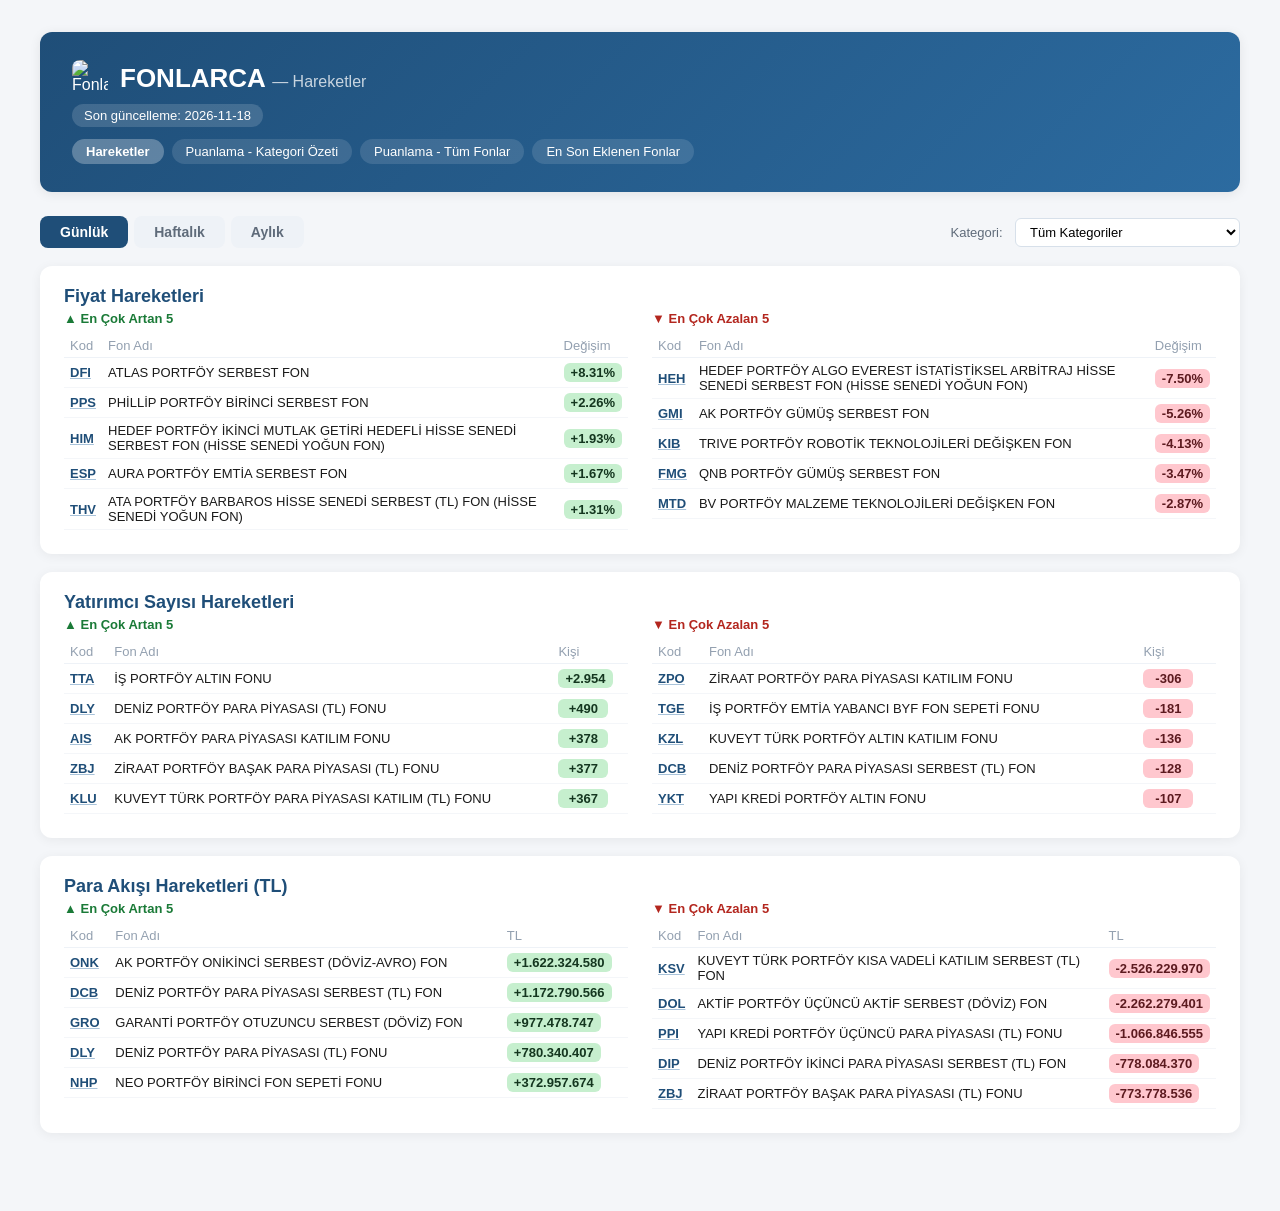
==== docs/index.html @ 86591fd4 "Otomatik guncelleme" ====
<!DOCTYPE html>
<html lang="tr">
<head>
<meta charset="UTF-8">
<meta name="viewport" content="width=device-width, initial-scale=1">
<title>FONLARCA — Hareketler</title>
<link rel="manifest" href="manifest.json">
<meta name="theme-color" content="#1F4E78">
<link rel="apple-touch-icon" href="apple-touch-icon.png">
<link rel="icon" href="icon-192.png">

<style>
* { box-sizing: border-box; }
body {
    font-family: -apple-system, Segoe UI, Roboto, Arial, sans-serif;
    margin: 0; padding: 32px 40px 60px; background: #f4f6f9; color: #1a1a1a;
}
.header {
    background: linear-gradient(135deg, #1F4E78 0%, #2c6ba0 100%);
    color: white; padding: 28px 32px; border-radius: 12px; margin-bottom: 24px;
    box-shadow: 0 2px 12px rgba(0,0,0,0.08);
}
.header h1 { margin: 0; font-size: 26px; font-weight: 600; }
.header .meta { display: flex; gap: 8px; flex-wrap: wrap; align-items: center; }
.header .meta span { background: rgba(255,255,255,0.15); padding: 4px 12px; border-radius: 20px; font-size: 13px; white-space: nowrap; }
.nav-bar { display: flex; gap: 8px; margin-top: 12px; flex-wrap: wrap; }
.nav-bar a { color: white; text-decoration: none; padding: 5px 14px; border-radius: 20px; font-size: 13px; white-space: nowrap; }
@media (max-width: 640px) {
    body { padding: 14px 12px 40px; }
    .header { padding: 14px 16px; margin-bottom: 14px; }
    .header h1 { font-size: 17px; line-height: 1.3; }
    .header h1 span { display: block; font-size: 12px; margin-top: 2px; }
    .header img { height: 28px !important; width: 28px !important; }
    .header .meta { flex-wrap: nowrap; overflow-x: auto; -webkit-overflow-scrolling: touch; padding-bottom: 2px; }
    .nav-bar { flex-wrap: nowrap; overflow-x: auto; -webkit-overflow-scrolling: touch; margin-top: 8px; padding-bottom: 2px; }
    .card { padding: 12px 12px 16px; }
}
.card {
    background: white; border-radius: 12px; padding: 20px 24px 24px; margin-bottom: 18px;
    box-shadow: 0 2px 12px rgba(0,0,0,0.06);
}
.kat-card h2 { margin: 0 0 4px 0; color: #1F4E78; font-size: 18px; }
.kat-count { color: #93a0b0; font-size: 13px; font-weight: 400; }
.kat-cols { display: grid; grid-template-columns: 1fr 1fr; gap: 24px; }
@media (max-width: 800px) { .kat-cols { grid-template-columns: 1fr; } }
h3 { font-size: 13px; margin: 0 0 8px 0; }
h3.up { color: #1a7a37; }
h3.down { color: #b3261e; }
table.mini { width: 100%; border-collapse: collapse; font-size: 13px; }
table.mini th { text-align: left; color: #93a0b0; font-weight: 500; padding: 4px 6px; border-bottom: 1px solid #eef2f7; }
table.mini td { padding: 5px 6px; border-bottom: 1px solid #f4f6f9; }
table.mini td a { color: #1F4E78; font-weight: 600; text-decoration: underline; text-decoration-color: #a9c3da; }
table.mini td a:hover { color: #14345a; text-decoration-color: #14345a; }
.score-badge { display: inline-block; min-width: 50px; padding: 2px 7px; border-radius: 6px; font-weight: 600; text-align: center; }
.score-badge.good { background: #c6efce; color: #14361f; }
.score-badge.bad { background: #ffc7ce; color: #5c1a1f; }
.period-tabs { display: flex; gap: 6px; margin-bottom: 18px; }
.period-tab {
    padding: 8px 20px; border-radius: 8px; font-size: 14px; font-weight: 600; cursor: pointer;
    background: #eef2f7; color: #5f6b7a; border: none;
}
.period-tab.active { background: #1F4E78; color: white; }
.period-panel { display: none; }
.period-panel.active { display: block; }
footer { text-align: center; color: #93a0b0; font-size: 12px; margin-top: 24px; }

#categorySelect { border: 1px solid #d7e0ea; border-radius: 6px; padding: 5px 10px; font-size: 13px; background: white; }
</style>
</head>
<body>
<div class="header">
    <div style="display:flex; align-items:center; gap:12px; margin-bottom:8px;">
        <img src="logo.jpg" alt="Fonlarca" style="height:36px; width:36px; border-radius:8px; object-fit:cover;">
        <h1>FONLARCA <span style="font-weight:400; opacity:0.75; font-size:16px;">— Hareketler</span></h1>
    </div>
    <div class="meta"><span>Son güncelleme: 2026-11-18</span></div>
    <div class="nav-bar"><a href="index.html" style="background:rgba(255,255,255,0.28); font-weight:600;">Hareketler</a><a href="kategori-ozeti.html" style="background:rgba(255,255,255,0.12);">Puanlama - Kategori Özeti</a><a href="tum-fonlar.html" style="background:rgba(255,255,255,0.12);">Puanlama - Tüm Fonlar</a><a href="yeni-fonlar.html" style="background:rgba(255,255,255,0.12);">En Son Eklenen Fonlar</a></div>
</div>

<div style="display:flex; align-items:center; justify-content:space-between; flex-wrap:wrap; gap:12px; margin-bottom:18px;">
    <div class="period-tabs" style="margin-bottom:0;"><button class="period-tab active" onclick="showPeriod('gunluk')" id="tab-gunluk">Günlük</button><button class="period-tab " onclick="showPeriod('haftalik')" id="tab-haftalik">Haftalık</button><button class="period-tab " onclick="showPeriod('aylik')" id="tab-aylik">Aylık</button></div>
    <div>
        <label for="categorySelect" style="font-size:13px; color:#5f6b7a; margin-right:8px;">Kategori:</label>
        <select id="categorySelect" onchange="onCategoryChange()"><option value="">Tüm Kategoriler</option><option value="Altın">Altın</option><option value="BIST Endeks">BIST Endeks</option><option value="Borçlanma Araçları">Borçlanma Araçları</option><option value="Değişken">Değişken</option><option value="Diğer Katılım">Diğer Katılım</option><option value="Diğer Serbest">Diğer Serbest</option><option value="Döviz">Döviz</option><option value="Emtia">Emtia</option><option value="Eurobond">Eurobond</option><option value="Fon Sepeti">Fon Sepeti</option><option value="Gümüş">Gümüş</option><option value="Hisse Senedi">Hisse Senedi</option><option value="Kar Payı Ödeyen">Kar Payı Ödeyen</option><option value="Karma">Karma</option><option value="Kira Sertifikası">Kira Sertifikası</option><option value="Kısa Vade">Kısa Vade</option><option value="Kıymetli Madenler">Kıymetli Madenler</option><option value="Para Piyasası">Para Piyasası</option><option value="Teknoloji Temalı">Teknoloji Temalı</option><option value="Tematik">Tematik</option><option value="Çoklu Varlık">Çoklu Varlık</option><option value="Özel Sektör Borçlanma Araçları">Özel Sektör Borçlanma Araçları</option><option value="İstatiksel Arbitraj">İstatiksel Arbitraj</option></select>
    </div>
</div>
<div class="period-panel active" id="panel-gunluk"></div><div class="period-panel " id="panel-haftalik"></div><div class="period-panel " id="panel-aylik"></div>

<script>
const MOVERS_DATA = {"gunluk": [{"kod": "AAL", "ad": "ATA PORTFÖY PARA PİYASASI (TL) FONU", "kat": "Para Piyasası", "fiyat": 0.0914, "kisi": -12.0, "akis": -9211506.33}, {"kod": "AAS", "ad": "ATA PORTFÖY FON SEPETİ SERBEST FONU", "kat": "Fon Sepeti", "fiyat": -0.8466, "kisi": -1.0, "akis": 7170441.18}, {"kod": "AAV", "ad": "ATA PORTFÖY İKİNCİ HİSSE SENEDİ (TL) FONU (HİSSE SENEDİ YOĞUN FON)", "kat": "Hisse Senedi", "fiyat": -1.3688, "kisi": 0.0, "akis": 617104.44}, {"kod": "AC1", "ad": "PARDUS PORTFÖY KISA VADELİ KATILIM SERBEST FONU", "kat": "Kısa Vade", "fiyat": 0.0908, "kisi": 0.0, "akis": 0.0}, {"kod": "AC4", "ad": "PARDUS PORTFÖY PARA PİYASASI (TL) FON", "kat": "Para Piyasası", "fiyat": 0.112, "kisi": 0.0, "akis": 0.0}, {"kod": "AC5", "ad": "PARDUS PORTFÖY İSTATİSTİKSEL ARBİTRAJ HİSSE SENEDİ SERBEST (TL) FON (HİSSE SENEDİ YOĞUN FON)", "kat": "İstatiksel Arbitraj", "fiyat": -0.0586, "kisi": 0.0, "akis": 0.0}, {"kod": "AC6", "ad": "PARDUS PORTFÖY DÖRDÜNCÜ SERBEST (DÖVİZ) FON", "kat": "Döviz", "fiyat": -0.034, "kisi": 0.0, "akis": 0.0}, {"kod": "ACC", "ad": "İSTANBUL PORTFÖY DÖRDÜNCÜ HİSSE SENEDİ FONU (HİSSE SENEDİ YOĞUN)", "kat": "Hisse Senedi", "fiyat": -1.1447, "kisi": 8.0, "akis": 244417.93}, {"kod": "ACD", "ad": "İSTANBUL PORTFÖY İKİNCİ DEĞİŞKEN FON", "kat": "Değişken", "fiyat": -0.7714, "kisi": 0.0, "akis": -33879.51}, {"kod": "ACU", "ad": "İSTANBUL PORTFÖY URARTU SERBEST (DÖVİZ) FON", "kat": "Döviz", "fiyat": 0.0656, "kisi": 0.0, "akis": 0.0}, {"kod": "ADE", "ad": "AK PORTFÖY MUTLAK GETİRİ HEDEFLİ DEĞİŞKEN FON", "kat": "İstatiksel Arbitraj", "fiyat": 0.0408, "kisi": 0.0, "akis": -2162535.74}, {"kod": "ADP", "ad": "AK PORTFÖY BIST BANKA ENDEKSİ HİSSE SENEDİ (TL) FONU (HİSSE SENEDİ YOĞUN FON)", "kat": "BIST Endeks", "fiyat": -1.0843, "kisi": -7.0, "akis": -2348738.34}, {"kod": "AED", "ad": "ATA PORTFÖY BİRİNCİ DEĞİŞKEN FON", "kat": "Değişken", "fiyat": -0.8121, "kisi": 0.0, "akis": 76776.75}, {"kod": "AES", "ad": "AK PORTFÖY PETROL YABANCI BYF FON SEPETİ FONU", "kat": "Emtia", "fiyat": -1.3683, "kisi": 18.0, "akis": -9270096.51}, {"kod": "AEV", "ad": "ALLBATROSS PORTFÖY SANAYİ ŞİRKETLERİ HİSSE SENEDİ (TL) FONU (HİSSE SENEDİ YOĞUN FON)", "kat": "Tematik", "fiyat": -1.3319, "kisi": 0.0, "akis": -151635.34}, {"kod": "AFA", "ad": "AK PORTFÖY AMERİKA YABANCI HİSSE SENEDİ FONU", "kat": "Tematik", "fiyat": -1.6491, "kisi": 18.0, "akis": -335883.6}, {"kod": "AFO", "ad": "AK PORTFÖY ALTIN FONU", "kat": "Altın", "fiyat": 0.2623, "kisi": -77.0, "akis": -17127556.68}, {"kod": "AFS", "ad": "AK PORTFÖY SAĞLIK SEKTÖRÜ YABANCI HİSSE SENEDİ FONU", "kat": "Tematik", "fiyat": -2.0012, "kisi": 191.0, "akis": 7533714.13}, {"kod": "AFT", "ad": "AK PORTFÖY YENİ TEKNOLOJİLER YABANCI HİSSE SENEDİ FONU", "kat": "Teknoloji Temalı", "fiyat": -1.3741, "kisi": -34.0, "akis": -27657135.4}, {"kod": "AFV", "ad": "AK PORTFÖY AVRUPA YABANCI HİSSE SENEDİ FONU", "kat": "Tematik", "fiyat": -1.3933, "kisi": 18.0, "akis": 20528.58}, {"kod": "AGC", "ad": "AK PORTFÖY İKİNCİ DEĞİŞKEN FON", "kat": "Değişken", "fiyat": 0.0832, "kisi": 7.0, "akis": -6052746.96}, {"kod": "AHI", "ad": "ATLAS PORTFÖY BİRİNCİ HİSSE SENEDİ FONU(HİSSE SENEDİ YOĞUN)", "kat": "Hisse Senedi", "fiyat": -1.5902, "kisi": 0.0, "akis": 0.0}, {"kod": "AHN", "ad": "ATLAS PORTFÖY SERBEST(DÖVİZ)FON", "kat": "Döviz", "fiyat": -0.0125, "kisi": 0.0, "akis": 0.0}, {"kod": "AHU", "ad": "ATLAS PORTFÖY BİRİNCİ ÖZEL SEKTÖR BORÇLANMA ARAÇLARI FONU", "kat": "Özel Sektör Borçlanma Araçları", "fiyat": 0.083, "kisi": 0.0, "akis": 0.0}, {"kod": "AHV", "ad": "AZİMUT PORTFÖY DENGELİ FON SEPETİ FONU", "kat": "Fon Sepeti", "fiyat": -0.3726, "kisi": 2.0, "akis": 75858.57}, {"kod": "AIS", "ad": "AK PORTFÖY PARA PİYASASI KATILIM FONU", "kat": "Para Piyasası", "fiyat": 0.0947, "kisi": 378.0, "akis": 287561984.54}, {"kod": "AJ1", "ad": "A1 CAPİTAL PORTFÖY İSTATİSTİKSEL ARBİTRAJ HİSSE SENEDİ SERBEST FON (HİSSE SENEDİ YOĞUN FON)", "kat": "İstatiksel Arbitraj", "fiyat": -0.2579, "kisi": 0.0, "akis": 0.0}, {"kod": "AJK", "ad": "AK PORTFÖY 0-5 YIL VADELİ SERBEST (DÖVİZ) FON", "kat": "Döviz", "fiyat": 0.0664, "kisi": 0.0, "akis": 0.0}, {"kod": "AK2", "ad": "AK PORTFÖY UZUN VADELİ BORÇLANMA ARAÇLARI FONU", "kat": "Borçlanma Araçları", "fiyat": -0.1939, "kisi": -7.0, "akis": 169927.87}, {"kod": "AK3", "ad": "AK PORTFÖY HİSSE SENEDİ (TL) FONU (HİSSE SENEDİ YOĞUN FON)", "kat": "Hisse Senedi", "fiyat": -1.2596, "kisi": 35.0, "akis": 1759818.55}, {"kod": "AKE", "ad": "AK PORTFÖY EUROBOND (AMERİKAN DOLARI) BORÇLANMA ARAÇLARI FONU", "kat": "Eurobond", "fiyat": -0.0961, "kisi": -7.0, "akis": -727488.35}, {"kod": "AKU", "ad": "AK PORTFÖY BIST 30 ENDEKSİ HİSSE SENEDİ (TL) FONU (HİSSE SENEDİ YOĞUN FON)", "kat": "BIST Endeks", "fiyat": -1.2335, "kisi": 48.0, "akis": 1621360.52}, {"kod": "ALC", "ad": "AK PORTFÖY KAR PAYI ÖDEYEN ŞİRKETLER HİSSE SENEDİ (TL) FONU (HİSSE SENEDİ YOĞUN FON)", "kat": "BIST Endeks", "fiyat": -1.4617, "kisi": 2.0, "akis": 1733645.94}, {"kod": "AN1", "ad": "STRATEJİ PORTFÖY BİRİNCİ DEĞİŞKEN FON", "kat": "Değişken", "fiyat": -1.3657, "kisi": 2.0, "akis": 656809.77}, {"kod": "ANZ", "ad": "ATA PORTFÖY DÖRDÜNCÜ SERBEST (DÖVİZ) FON", "kat": "Döviz", "fiyat": 0.095, "kisi": 0.0, "akis": 0.0}, {"kod": "AOJ", "ad": "ALLBATROSS PORTFÖY İNŞAAT SEKTÖRÜ HİSSE SENEDİ SERBEST (TL) FON (HİSSE SENEDİ YOĞUN FON)", "kat": "Tematik", "fiyat": -1.3489, "kisi": 0.0, "akis": 0.0}, {"kod": "AOY", "ad": "AK PORTFÖY ALTERNATİF ENERJİ YABANCI HİSSE SENEDİ FONU", "kat": "Tematik", "fiyat": -1.5553, "kisi": -22.0, "akis": -1843576.98}, {"kod": "AP5", "ad": "ATLAS PORTFÖY BEŞİNCİ HİSSE SENEDİ SERBEST FON (HİSSE SENEDİ YOĞUN FON)", "kat": "Hisse Senedi", "fiyat": -0.029, "kisi": 0.0, "akis": 0.0}, {"kod": "AP7", "ad": "PARDUS PORTFÖY ALGO ETNA İSTATİSTİKSEL ARBİTRAJ SERBEST FON", "kat": "İstatiksel Arbitraj", "fiyat": -0.0168, "kisi": 0.0, "akis": 0.0}, {"kod": "APJ", "ad": "AK PORTFÖY BIST ŞİRKETLERİ FON SEPETİ FONU", "kat": "Tematik", "fiyat": -1.0863, "kisi": 2.0, "akis": -247384.55}, {"kod": "APT", "ad": "AK PORTFÖY ORTA VADELI BORÇLANMA ARAÇLARI FONU", "kat": "Borçlanma Araçları", "fiyat": -0.0331, "kisi": -12.0, "akis": -131567776.12}, {"kod": "ARE", "ad": "İSTANBUL PORTFÖY YABANCI HİSSE SENEDİ FONU", "kat": "Tematik", "fiyat": -1.4756, "kisi": -2.0, "akis": -110441.76}, {"kod": "ARL", "ad": "AK PORTFÖY BİRİNCİ FON SEPETİ FONU", "kat": "Fon Sepeti", "fiyat": 0.3394, "kisi": 12.0, "akis": 6091693.37}, {"kod": "ARM", "ad": "AK PORTFÖY İKİNCİ FON SEPETİ FONU", "kat": "Fon Sepeti", "fiyat": 0.3435, "kisi": 2.0, "akis": -59712303.53}, {"kod": "AS1", "ad": "ALLBATROSS PORTFÖY BİRİNCİ SERBEST (DÖVİZ) FON", "kat": "Döviz", "fiyat": 0.0098, "kisi": 0.0, "akis": 0.0}, {"kod": "ASJ", "ad": "AKTİF PORTFÖY HİSSE SENEDİ (TL) FONU (HİSSE SENEDİ YOĞUN FON)", "kat": "Hisse Senedi", "fiyat": -1.305, "kisi": 1.0, "akis": 108039.75}, {"kod": "ATJ", "ad": "AZİMUT PORTFÖY İKİNCİ DEĞİŞKEN FON", "kat": "Değişken", "fiyat": -1.1809, "kisi": 0.0, "akis": 0.0}, {"kod": "AU1", "ad": "A1 CAPİTAL PORTFÖY ALTIN FONU", "kat": "Altın", "fiyat": 0.2083, "kisi": 0.0, "akis": 0.0}, {"kod": "AUV", "ad": "AK PORTFÖY UZUN VADELİ SERBEST (DÖVİZ) FON", "kat": "Döviz", "fiyat": -0.2861, "kisi": -1.0, "akis": -461178.9}, {"kod": "AYA", "ad": "ATA PORTFÖY KAR PAYI ÖDEYEN HİSSE SENEDİ (TL) FONU (HİSSE SENEDİ YOĞUN FON)", "kat": "Kar Payı Ödeyen", "fiyat": -1.3644, "kisi": 2.0, "akis": -13123208.72}, {"kod": "AYR", "ad": "AK PORTFÖY ÖZEL SEKTÖR BORÇLANMA ARAÇLARI (TL) FONU", "kat": "Özel Sektör Borçlanma Araçları", "fiyat": 0.0955, "kisi": -8.0, "akis": -19150105.37}, {"kod": "BAG", "ad": "BULLS PORTFÖY ATAK DEĞIŞKEN FON", "kat": "Değişken", "fiyat": 0.0738, "kisi": 0.0, "akis": 0.0}, {"kod": "BAI", "ad": "BV PORTFÖY ALTIN KATILIM FONU", "kat": "Altın", "fiyat": 0.0666, "kisi": 0.0, "akis": -4531475.19}, {"kod": "BBF", "ad": "PARDUS PORTFÖY BİRİNCİ BORÇLANMA ARAÇLARI (TL) FONU", "kat": "Borçlanma Araçları", "fiyat": 0.0245, "kisi": 0.0, "akis": 0.0}, {"kod": "BBP", "ad": "ALLBATROSS PORTFÖY BİRİNCİ BORÇLANMA ARAÇLARI FONU", "kat": "Borçlanma Araçları", "fiyat": 0.051, "kisi": 2.0, "akis": 69945.73}, {"kod": "BBS", "ad": "BULLS PORTFÖY BİRİNCİ SERBEST (TL) FON", "kat": "Diğer Serbest", "fiyat": 0.0898, "kisi": 0.0, "akis": 0.0}, {"kod": "BCK", "ad": "DENİZ PORTFÖY BLOCKCHAİN VE FINTECH TEKNOLOJİLERİ DEĞİŞKEN FON", "kat": "Teknoloji Temalı", "fiyat": -1.0994, "kisi": 4.0, "akis": 254789.32}, {"kod": "BCO", "ad": "BULLS PORTFÖY ÇOKLU VARLIK KATILIM FONU", "kat": "Çoklu Varlık", "fiyat": -0.6331, "kisi": 0.0, "akis": 0.0}, {"kod": "BDA", "ad": "YAPI KREDİ PORTFÖY BİRİNCİ KATILIM SERBEST (DÖVİZ-AVRO) FON", "kat": "Döviz", "fiyat": -0.0873, "kisi": -2.0, "akis": -5041692.35}, {"kod": "BDC", "ad": "AURA PORTFÖY BODRUM SERBEST FON", "kat": "Diğer Serbest", "fiyat": -0.1886, "kisi": 0.0, "akis": 0.0}, {"kod": "BDS", "ad": "PARDUS PORTFÖY BIST 30 DIŞI ŞİRKETLER HİSSE SENEDİ (TL) FONU (HİSSE SENEDİ YOĞUN FON)", "kat": "BIST Endeks", "fiyat": -1.3186, "kisi": 0.0, "akis": 0.0}, {"kod": "BDY", "ad": "AK PORTFÖY BIST 100 DIŞI ŞİRKETLER HİSSE SENEDİ (TL) FONU (HİSSE SENEDİ YOĞUN FON)", "kat": "BIST Endeks", "fiyat": -0.9673, "kisi": 4.0, "akis": 730164.05}, {"kod": "BFE", "ad": "ALLBATROSS PORTFÖY BİRİNCİ FON SEPETİ FONU", "kat": "Fon Sepeti", "fiyat": -0.5551, "kisi": 0.0, "akis": -5036.8}, {"kod": "BFS", "ad": "BULLS PORTFÖY EMTİA FON SEPETİ FONU", "kat": "Emtia", "fiyat": -0.8993, "kisi": 0.0, "akis": 0.0}, {"kod": "BFT", "ad": "AZİMUT PORTFÖY BANKA VE FİNANS SEKTÖRÜ HİSSE SENEDİ FONU (HİSSE SENEDİ YOĞUN FON)", "kat": "Tematik", "fiyat": -0.9796, "kisi": 1.0, "akis": -2697047.12}, {"kod": "BGP", "ad": "AK PORTFÖY ÜÇÜNCÜ PARA PİYASASI (TL) FONU", "kat": "Para Piyasası", "fiyat": 0.103, "kisi": 113.0, "akis": 97038265.41}, {"kod": "BHA", "ad": "BULLS PORTFÖY HİSSE SENEDİ (TL) FONU (HİSSE SENEDİ YOĞUN FON)", "kat": "Hisse Senedi", "fiyat": -0.9654, "kisi": 0.0, "akis": 0.0}, {"kod": "BHF", "ad": "PARDUS PORTFÖY BİRİNCİ DEĞİŞKEN FON", "kat": "Değişken", "fiyat": -0.6507, "kisi": 0.0, "akis": 0.0}, {"kod": "BHI", "ad": "BV PORTFÖY MUTLAK GETİRİ HEDEFLİ HİSSE SENEDİ SERBEST (TL) FON (HİSSE SENEDİ YOĞUN FON)", "kat": "İstatiksel Arbitraj", "fiyat": 0.0615, "kisi": -1.0, "akis": -16116572.38}, {"kod": "BHL", "ad": "İŞ PORTFÖY BİRİNCİ HİSSE SENEDİ SERBEST FON (HİSSE SENEDİ YOĞUN FON)", "kat": "Hisse Senedi", "fiyat": -1.0662, "kisi": -1.0, "akis": -34368.51}, {"kod": "BID", "ad": "QNB PORTFÖY BIST 100 DIŞI ŞİRKETLER HİSSE SENEDİ (TL) FONU (HİSSE SENEDİ YOĞUN FON)", "kat": "BIST Endeks", "fiyat": -1.1196, "kisi": 0.0, "akis": 163547.07}, {"kod": "BIG", "ad": "YAPI KREDİ PORTFÖY ÜÇÜNCÜ HİSSE SENEDİ FONU (HİSSE SENEDİ YOĞUN FON)", "kat": "Hisse Senedi", "fiyat": -1.2859, "kisi": -2.0, "akis": 972619.84}, {"kod": "BIH", "ad": "PARDUS PORTFÖY BİRİNCİ HİSSE SENEDİ (TL) FONU (HİSSE SENEDİ YOĞUN FON)", "kat": "Hisse Senedi", "fiyat": -0.1363, "kisi": 0.0, "akis": 0.0}, {"kod": "BIO", "ad": "İŞ PORTFÖY SÜRDÜRÜLEBİLİRLİK HİSSE SENEDİ (TL) FONU (HİSSE SENEDİ YOĞUN FON)", "kat": "Tematik", "fiyat": -1.3026, "kisi": -8.0, "akis": -282356.76}, {"kod": "BIP", "ad": "İSTANBUL PORTFÖY BİRİNCİ PARA PİYASASI SERBEST (TL) FON", "kat": "Para Piyasası", "fiyat": 0.1029, "kisi": 0.0, "akis": 2002058.71}, {"kod": "BIS", "ad": "BV PORTFÖY BİRİNCİ SERBEST FON", "kat": "Diğer Serbest", "fiyat": 0.0797, "kisi": -1.0, "akis": -71351.58}, {"kod": "BIY", "ad": "AZİMUT PORTFÖY BIST 100 DIŞI ŞİRKETLER HİSSE SENEDİ FONU (HİSSE SENEDİ YOĞUN FON)", "kat": "BIST Endeks", "fiyat": 0.0876, "kisi": 3.0, "akis": 33916.4}, {"kod": "BJD", "ad": "AZİMUT PORTFÖY 13.0 SERBEST (DÖVİZ) FON", "kat": "Döviz", "fiyat": 0.0587, "kisi": -1.0, "akis": 2671705.52}, {"kod": "BKY", "ad": "YAPI KREDİ PORTFÖY BİRİNCİ KATILIM SERBEST (DÖVİZ) FON", "kat": "Döviz", "fiyat": 0.0629, "kisi": -4.0, "akis": 11710076.81}, {"kod": "BLD", "ad": "DENİZ PORTFÖY BALEV EĞİTİME DESTEK SERBEST FON", "kat": "Diğer Serbest", "fiyat": 0.0932, "kisi": -1.0, "akis": -1061064.63}, {"kod": "BLT", "ad": "BULLS PORTFÖY ALTIN FONU", "kat": "Altın", "fiyat": 0.2023, "kisi": 0.0, "akis": 0.0}, {"kod": "BMU", "ad": "BULLS PORTFÖY MUTLAK GETİRİ HEDEFLİ HİSSE SENEDİ SERBEST FON (HİSSE SENEDİ YOĞUN FON)", "kat": "İstatiksel Arbitraj", "fiyat": 0.0756, "kisi": 0.0, "akis": 0.0}, {"kod": "BNC", "ad": "AK PORTFÖY BEŞİNCİ SERBEST FON", "kat": "Diğer Serbest", "fiyat": -0.0359, "kisi": 0.0, "akis": 0.0}, {"kod": "BNH", "ad": "İSTANBUL PORTFÖY BANKACILIK SEKTÖRÜ HİSSE SENEDİ SERBEST (TL) FON (HİSSE SENEDİ YOĞUN FON)", "kat": "Tematik", "fiyat": -0.9867, "kisi": -1.0, "akis": 0.0}, {"kod": "BOL", "ad": "AKTİF PORTFÖY BORÇLANMA ARAÇLARI FONU", "kat": "Borçlanma Araçları", "fiyat": -0.0118, "kisi": -1.0, "akis": -8417904.89}, {"kod": "BON", "ad": "A1 CAPİTAL PORTFÖY BORÇLANMA ARAÇLARI FONU", "kat": "Borçlanma Araçları", "fiyat": 0.0817, "kisi": 0.0, "akis": 0.0}, {"kod": "BOS", "ad": "BULLS PORTFÖY ALTINCI HİSSE SENEDİ SERBEST FON (HİSSE SENEDİ YOĞUN FON)", "kat": "Hisse Senedi", "fiyat": 0.1567, "kisi": 0.0, "akis": 0.0}, {"kod": "BPZ", "ad": "BULLS PORTFÖY PARA PİYASASI (TL) FONU", "kat": "Para Piyasası", "fiyat": 0.124, "kisi": 0.0, "akis": 0.0}, {"kod": "BRC", "ad": "RE-PIE PORTFÖY BİRİNCİ İSTATİSTİKSEL ARBİTRAJ HİSSE SENEDİ SERBEST FON (HİSSE SENEDİ YOĞUN FON)", "kat": "İstatiksel Arbitraj", "fiyat": -1.4834, "kisi": 0.0, "akis": 0.0}, {"kod": "BRF", "ad": "DENİZ PORTFÖY BİRİNCİ FON SEPETİ FONU", "kat": "Fon Sepeti", "fiyat": -1.0801, "kisi": -3.0, "akis": -372093.33}, {"kod": "BRR", "ad": "AK PORTFÖY İKİNCİ KISA VADELİ BORÇLANMA ARAÇLARI (TL) FONU", "kat": "Borçlanma Araçları", "fiyat": 0.0943, "kisi": 179.0, "akis": 260040774.43}, {"kod": "BRT", "ad": "PARDUS PORTFÖY BEREKET HİSSE SENEDİ SERBEST FON (HİSSE SENEDİ YOĞUN FON)", "kat": "Hisse Senedi", "fiyat": -0.2097, "kisi": 0.0, "akis": 0.0}, {"kod": "BS1", "ad": "AHLATCI PORTFÖY BİRİNCİ SERBEST (TL) FON", "kat": "Diğer Serbest", "fiyat": 0.5618, "kisi": -13.0, "akis": -1025856.24}, {"kod": "BSD", "ad": "BV PORTFÖY SERBEST (DÖVİZ) FON", "kat": "Döviz", "fiyat": -0.0004, "kisi": -1.0, "akis": -607704.62}, {"kod": "BSH", "ad": "ATLAS PORTFÖY BANKACILIK SEKTÖRÜ HİSSE SENEDİ SERBEST FON (HİSSE SENEDİ YOĞUN FON)", "kat": "Hisse Senedi", "fiyat": 0.0093, "kisi": 0.0, "akis": 0.0}, {"kod": "BSM", "ad": "GLOBAL MD PORTFÖY BERRAK SERBEST FON", "kat": "Diğer Serbest", "fiyat": 0.2329, "kisi": -2.0, "akis": -1785866.63}, {"kod": "BST", "ad": "PARDUS PORTFÖY BANKACILIK SEKTÖRÜ DIŞI ŞİRKETLER HİSSE SENEDİ SERBEST (TL) FON (HİSSE SENEDİ YOĞUN FON)", "kat": "Tematik", "fiyat": -0.0569, "kisi": 0.0, "akis": 0.0}, {"kod": "BTE", "ad": "BV PORTFÖY OYUN VE TEKNOLOJİ DEĞİŞKEN FON", "kat": "Teknoloji Temalı", "fiyat": 1.2832, "kisi": 0.0, "akis": 39281.72}, {"kod": "BTJ", "ad": "ATLAS PORTFÖY İSTATİSTİKSEL ARBİTRAJ HİSSE SENEDİ SERBEST FON (HİSSE SENEDİ YOĞUN FON)", "kat": "İstatiksel Arbitraj", "fiyat": 0.0721, "kisi": 0.0, "akis": 0.0}, {"kod": "BTK", "ad": "BV PORTFÖY TEKNOLOJİ KATILIM FONU", "kat": "Teknoloji Temalı", "fiyat": -1.5828, "kisi": -5.0, "akis": -196200.8}, {"kod": "BTZ", "ad": "ATLAS PORTFÖY BIST 30 DIŞI ŞİRKETLER HİSSE SENEDİ FONU (HİSSE SENEDİ YOĞUN FON)", "kat": "BIST Endeks", "fiyat": -1.5792, "kisi": 0.0, "akis": 0.0}, {"kod": "BUB", "ad": "BULLS PORTFÖY BİRİNCİ FON SEPETİ FONU", "kat": "Fon Sepeti", "fiyat": -0.3102, "kisi": 0.0, "akis": 0.0}, {"kod": "BUV", "ad": "BULLS PORTFÖY VOLTRAN SERBEST (TL) FON", "kat": "Diğer Serbest", "fiyat": -0.8892, "kisi": 0.0, "akis": 0.0}, {"kod": "BUY", "ad": "AK PORTFÖY BÜYÜYEN ŞİRKETLER HİSSE SENEDİ (TL) FONU (HİSSE SENEDİ YOĞUN FON)", "kat": "Tematik", "fiyat": -0.8762, "kisi": -4.0, "akis": -6104809.6}, {"kod": "BV1", "ad": "BV PORTFÖY BİRİNCİ HİSSE SENEDİ (TL) FON (HİSSE SENEDİ YOĞUN FON)", "kat": "Hisse Senedi", "fiyat": -1.8088, "kisi": -1.0, "akis": -8543.54}, {"kod": "BVD", "ad": "BV PORTFÖY BİRİNCİ DEĞİŞKEN FON", "kat": "Değişken", "fiyat": -0.263, "kisi": -1.0, "akis": -116396.4}, {"kod": "BVF", "ad": "BV PORTFÖY PARA PİYASASI (TL) FON", "kat": "Para Piyasası", "fiyat": -1.1707, "kisi": -3.0, "akis": -23292.42}, {"kod": "BVK", "ad": "BULLS PORTFÖY VOLTRAN KATILIM SERBEST (TL) FON", "kat": "Diğer Katılım", "fiyat": -1.9764, "kisi": 0.0, "akis": 0.0}, {"kod": "BVM", "ad": "ALLBATROSS PORTFÖY BİRİNCİ HİSSE SENEDİ SERBEST (TL) FON (HİSSE SENEDİ YOĞUN FON)", "kat": "Hisse Senedi", "fiyat": -1.2612, "kisi": 0.0, "akis": -196.88}, {"kod": "BVV", "ad": "BV PORTFÖY TEKNOLOJİ DEĞİŞKEN FON", "kat": "Teknoloji Temalı", "fiyat": -1.1699, "kisi": -2.0, "akis": 11333.51}, {"kod": "BVZ", "ad": "BV PORTFÖY İSTATİSTİKSEL ARBİTRAJ SERBEST (TL) FON", "kat": "İstatiksel Arbitraj", "fiyat": 0.1, "kisi": 0.0, "akis": 383926.06}, {"kod": "CAH", "ad": "A1 CAPİTAL PORTFÖY HİSSE SENEDİ SERBEST FON (HİSSE SENEDİ YOĞUN FON)", "kat": "Hisse Senedi", "fiyat": -0.1999, "kisi": 0.0, "akis": 0.0}, {"kod": "CFO", "ad": "ROTA PORTFÖY İKİNCİ PARA PİYASASI FONU", "kat": "Para Piyasası", "fiyat": 0.1037, "kisi": 3.0, "akis": -29892890.86}, {"kod": "CIN", "ad": "AKTİF PORTFÖY BİRİNCİ SERBEST FON", "kat": "Diğer Serbest", "fiyat": -1.3828, "kisi": 0.0, "akis": -3195.88}, {"kod": "CKF", "ad": "ALBARAKA PORTFÖY ÇOKLU VARLIK KATILIM FONU", "kat": "Çoklu Varlık", "fiyat": -0.9957, "kisi": -6.0, "akis": 976481.86}, {"kod": "CKL", "ad": "YAPI KREDİ PORTFÖY ÇOKLU VARLIK DEĞİŞKEN FON", "kat": "Çoklu Varlık", "fiyat": -0.0538, "kisi": -1.0, "akis": -686580.15}, {"kod": "CKS", "ad": "İŞ PORTFÖY BİRİNCİ KATILIM SERBEST (DÖVİZ) FON", "kat": "Döviz", "fiyat": 0.0349, "kisi": -5.0, "akis": -3966575.44}, {"kod": "CPT", "ad": "ROTA PORTFÖY ÇİP TEKNOLOJİLERİ DEĞİŞKEN FON", "kat": "Teknoloji Temalı", "fiyat": -0.9128, "kisi": -31.0, "akis": -962670.95}, {"kod": "CPU", "ad": "AKTİF PORTFÖY TEKNOLOJİ KATILIM FONU", "kat": "Teknoloji Temalı", "fiyat": -1.1604, "kisi": -7.0, "akis": -23906082.88}, {"kod": "CVK", "ad": "INVEO PORTFÖY ÇOKLU VARLIK KATILIM FONU", "kat": "Çoklu Varlık", "fiyat": -0.1004, "kisi": 1.0, "akis": 698204.52}, {"kod": "CVL", "ad": "A1 CAPİTAL PORTFÖY ÇOKLU VARLIK KATILIM FONU", "kat": "Çoklu Varlık", "fiyat": -0.0664, "kisi": 0.0, "akis": 0.0}, {"kod": "DA1", "ad": "A1 CAPİTAL PORTFÖY SERBEST (DÖVİZ) FON", "kat": "Döviz", "fiyat": -0.0053, "kisi": 0.0, "akis": 0.0}, {"kod": "DAH", "ad": "DENİZ PORTFÖY HİSSE SENEDİ FONU (HİSSE SENEDİ YOĞUN FON)", "kat": "Hisse Senedi", "fiyat": -1.7231, "kisi": 0.0, "akis": -18337.12}, {"kod": "DAS", "ad": "DENİZ PORTFÖY ONİKİNCİ SERBEST (DÖVİZ) FON", "kat": "Döviz", "fiyat": 0.062, "kisi": -43.0, "akis": -204481114.91}, {"kod": "DBA", "ad": "DENİZ PORTFÖY ALTIN FONU", "kat": "Altın", "fiyat": 0.2928, "kisi": -6.0, "akis": -1097227.96}, {"kod": "DBB", "ad": "DENİZ PORTFÖY BORÇLANMA ARAÇLARI FONU", "kat": "Borçlanma Araçları", "fiyat": 0.0254, "kisi": -7.0, "akis": -1884201.24}, {"kod": "DBH", "ad": "DENİZ PORTFÖY EUROBOND (DÖVİZ) BORÇLANMA ARAÇLARI FONU", "kat": "Eurobond", "fiyat": -0.0942, "kisi": -8.0, "akis": -2864978.51}, {"kod": "DBK", "ad": "DENİZ PORTFÖY KISA VADELİ BORÇLANMA ARAÇLARI (TL) FONU", "kat": "Borçlanma Araçları", "fiyat": 0.0813, "kisi": -23.0, "akis": 4152170.66}, {"kod": "DBP", "ad": "DENİZ PORTFÖY BİRİNCİ DEĞİŞKEN FON", "kat": "Değişken", "fiyat": -0.1588, "kisi": 0.0, "akis": -202462.29}, {"kod": "DBZ", "ad": "DENİZ PORTFÖY ÖZEL SEKTÖR BORÇLANMA ARAÇLARI FONU", "kat": "Özel Sektör Borçlanma Araçları", "fiyat": 0.0942, "kisi": -31.0, "akis": -14562241.42}, {"kod": "DCB", "ad": "DENİZ PORTFÖY PARA PİYASASI SERBEST (TL) FON", "kat": "Para Piyasası", "fiyat": 0.0955, "kisi": -128.0, "akis": 1172790565.78}, {"kod": "DDA", "ad": "DENİZ PORTFÖY BANKACILIK SEKTÖRÜ HİSSE SENEDİ SERBEST FON (HİSSE SENEDİ YOĞUN FON)", "kat": "BIST Endeks", "fiyat": -1.1704, "kisi": -1.0, "akis": -656924.69}, {"kod": "DDF", "ad": "DENİZ PORTFÖY DİNAMO HİSSE SENEDİ SERBEST (TL) FON (HİSSE SENEDİ YOĞUN FON)", "kat": "Hisse Senedi", "fiyat": -0.7365, "kisi": -1.0, "akis": -2234.7}, {"kod": "DEF", "ad": "ALLBATROSS PORTFÖY DEFNE SERBEST FON", "kat": "Diğer Serbest", "fiyat": -0.6921, "kisi": 0.0, "akis": 0.0}, {"kod": "DFC", "ad": "DENİZ PORTFÖY TARIM VE GIDA DEĞİŞKEN FON", "kat": "Tematik", "fiyat": -1.324, "kisi": -1.0, "akis": 962389.33}, {"kod": "DFD", "ad": "DENİZ PORTFÖY EMTİA SERBEST FON", "kat": "Emtia", "fiyat": -0.9105, "kisi": -2.0, "akis": -288786.04}, {"kod": "DFI", "ad": "ATLAS PORTFÖY SERBEST FON", "kat": "Diğer Serbest", "fiyat": 8.3089, "kisi": 0.0, "akis": 0.0}, {"kod": "DGF", "ad": "A1 CAPİTAL PORTFÖY DEĞİŞKEN FON", "kat": "Değişken", "fiyat": 0.088, "kisi": 0.0, "akis": 0.0}, {"kod": "DGH", "ad": "ATA PORTFÖY PARA PİYASASI SERBEST (TL) FON", "kat": "Diğer Serbest", "fiyat": 0.0973, "kisi": -1.0, "akis": 6681875.97}, {"kod": "DHJ", "ad": "DENİZ PORTFÖY TEKNOLOJİ ŞİRKETLERİ HİSSE SENEDİ FONU (HİSSE SENEDİ YOĞUN FON)", "kat": "Teknoloji Temalı", "fiyat": -2.0602, "kisi": 0.0, "akis": -294864.97}, {"kod": "DHM", "ad": "DENİZ PORTFÖY ESG-SÜRDÜRÜLEBİLİRLİK FON SEPETİ FONU", "kat": "Tematik", "fiyat": -1.3448, "kisi": -2.0, "akis": 0.0}, {"kod": "DHT", "ad": "DENİZ PORTFÖY HAVACILIK VE SAVUNMA TEKNOLOJİLERİ DEĞİŞKEN FON", "kat": "Teknoloji Temalı", "fiyat": -1.469, "kisi": 5.0, "akis": 56400.71}, {"kod": "DHV", "ad": "DENİZ PORTFÖY BİRİNCİ HİSSE SENEDİ SERBEST (TL) FON (HİSSE SENEDİ YOĞUN FON)", "kat": "Hisse Senedi", "fiyat": -0.849, "kisi": 1.0, "akis": 32479.35}, {"kod": "DID", "ad": "DENİZ PORTFÖY İKİNCİ DEĞİŞKEN FON", "kat": "Değişken", "fiyat": -0.8493, "kisi": 0.0, "akis": -18279.88}, {"kod": "DIP", "ad": "DENİZ PORTFÖY İKİNCİ PARA PİYASASI SERBEST (TL) FON", "kat": "Para Piyasası", "fiyat": 0.0977, "kisi": -9.0, "akis": -778084370.14}, {"kod": "DKC", "ad": "DENİZ PORTFÖY İKİNCİ SERBEST FON", "kat": "Diğer Serbest", "fiyat": -0.1721, "kisi": 0.0, "akis": 0.0}, {"kod": "DKH", "ad": "DENİZ PORTFÖY KATILIM HİSSE SENEDİ (TL) FONU (HİSSE SENEDİ YOĞUN FON)", "kat": "Hisse Senedi", "fiyat": -1.3578, "kisi": -2.0, "akis": -36219.51}, {"kod": "DKL", "ad": "DENİZ PORTFÖY BİRİNCİ KATILIM SERBEST (DÖVİZ) FON", "kat": "Döviz", "fiyat": 0.0421, "kisi": 0.0, "akis": -510286.31}, {"kod": "DKR", "ad": "DENİZ PORTFÖY ONDÖRDÜNCÜ SERBEST FON", "kat": "Diğer Serbest", "fiyat": -0.0077, "kisi": -1.0, "akis": -25581.75}, {"kod": "DL2", "ad": "DENİZ PORTFÖY İKİNCİ PARA PİYASASI (TL) FONU", "kat": "Para Piyasası", "fiyat": 0.09, "kisi": 119.0, "akis": -141609042.21}, {"kod": "DLD", "ad": "DENİZ PORTFÖY SÜRDÜRÜLEBİLİRLİK HİSSE SENEDİ FONU (HİSSE SENEDİ YOĞUN FON)", "kat": "Tematik", "fiyat": -1.1984, "kisi": 0.0, "akis": 60653.29}, {"kod": "DLY", "ad": "DENİZ PORTFÖY PARA PİYASASI (TL) FONU", "kat": "Para Piyasası", "fiyat": 0.093, "kisi": 490.0, "akis": 780340406.98}, {"kod": "DLZ", "ad": "DENİZ PORTFÖY ALİZE HİSSE SENEDİ SERBEST (TL) FON (HİSSE SENEDİ YOĞUN FON)", "kat": "Hisse Senedi", "fiyat": 0.0056, "kisi": 0.0, "akis": 0.0}, {"kod": "DMG", "ad": "DENİZ PORTFÖY GÜMÜŞ FON SEPETİ FONU", "kat": "Gümüş", "fiyat": 0.1132, "kisi": -4.0, "akis": -8552914.36}, {"kod": "DNF", "ad": "A1 CAPİTAL PORTFÖY DİNAMİK FON SEPETİ FONU", "kat": "Fon Sepeti", "fiyat": 0.0867, "kisi": 0.0, "akis": 0.0}, {"kod": "DNH", "ad": "DENİZ PORTFÖY İNŞAAT SEKTÖRÜ HİSSE SENEDİ SERBEST (TL) FON (HİSSE SENEDİ YOĞUN FON)", "kat": "Tematik", "fiyat": -1.2728, "kisi": -1.0, "akis": 0.0}, {"kod": "DNK", "ad": "TACİRLER PORTFÖY DENGE KATILIM SERBEST FON", "kat": "Diğer Serbest", "fiyat": -1.4257, "kisi": -1.0, "akis": 0.0}, {"kod": "DNM", "ad": "QNB PORTFÖY DİNAMİK DAĞILIMLI SERBEST (DÖVİZ) FON", "kat": "Döviz", "fiyat": 0.2104, "kisi": 0.0, "akis": -831779.36}, {"kod": "DNP", "ad": "DENİZ PORTFÖY PARA PİYASASI KATILIM SERBEST (TL) FON", "kat": "Para Piyasası", "fiyat": 0.0966, "kisi": -1.0, "akis": -16400378.35}, {"kod": "DOH", "ad": "TERA PORTFÖY DÖRDÜNCÜ HİSSE SENEDİ SERBEST (TL) FON (HİSSE SENEDİ YOĞUN FON)", "kat": "Hisse Senedi", "fiyat": 0.0, "kisi": 0.0, "akis": 0.0}, {"kod": "DOL", "ad": "AKTİF PORTFÖY ÜÇÜNCÜ AKTİF SERBEST (DÖVİZ) FON", "kat": "Döviz", "fiyat": 0.0548, "kisi": -5.0, "akis": -2262279401.48}, {"kod": "DOV", "ad": "DENİZ PORTFÖY ONÜÇÜNCÜ SERBEST (DÖVİZ-AVRO) FON", "kat": "Döviz", "fiyat": -0.0881, "kisi": -29.0, "akis": 285469842.88}, {"kod": "DPB", "ad": "DENİZ PORTFÖY SERBEST (DÖVİZ) FON", "kat": "Döviz", "fiyat": 0.0386, "kisi": -9.0, "akis": -93103216.8}, {"kod": "DPI", "ad": "DENİZ PORTFÖY İSTATİSTİKSEL ARBİTRAJ HİSSE SENEDİ SERBEST FON (HİSSE SENEDİ YOĞUN FON)", "kat": "İstatiksel Arbitraj", "fiyat": -0.0392, "kisi": 0.0, "akis": -78115.24}, {"kod": "DPK", "ad": "DENİZ PORTFÖY KİRA SERTİFİKALARI KATILIM (TL) FONU", "kat": "Kira Sertifikası", "fiyat": 0.093, "kisi": 11.0, "akis": 1692179.81}, {"kod": "DPT", "ad": "DENİZ PORTFÖY BİST TEMETTÜ 25 ENDEKSİ HİSSE SENEDİ FONU ( HİSSE SENEDİ YOĞUN FON )", "kat": "BIST Endeks", "fiyat": -1.393, "kisi": 1.0, "akis": 5358398.45}, {"kod": "DRA", "ad": "NEO PORTFÖY DORA SERBEST FON", "kat": "Diğer Serbest", "fiyat": -1.4104, "kisi": -2.0, "akis": 0.0}, {"kod": "DRT", "ad": "DENİZ PORTFÖY ROBOTİK TEKNOLOJİLERİ DEĞİŞKEN FON", "kat": "Teknoloji Temalı", "fiyat": -1.6263, "kisi": 2.0, "akis": 2753.26}, {"kod": "DSD", "ad": "DENİZ PORTFÖY İKİNCİ SERBEST (DÖVİZ_AVRO) FON", "kat": "Döviz", "fiyat": -0.0857, "kisi": 0.0, "akis": -7336424.0}, {"kod": "DSP", "ad": "DENİZ PORTFÖY DENGELİ FON SEPETİ FONU", "kat": "Fon Sepeti", "fiyat": -0.5265, "kisi": -3.0, "akis": -1102052.9}, {"kod": "DTH", "ad": "EMAA BLUE PORTFÖY DÖNÜŞÜM TEKNOLOJİLERİ HİSSE SENEDİ (TL) FONU (HİSSE SENEDİ YOĞUN FON)", "kat": "Teknoloji Temalı", "fiyat": -1.3675, "kisi": 0.0, "akis": -3443.81}, {"kod": "DTL", "ad": "DENİZ PORTFÖY BIST 100 DIŞI ŞİRKETLER HİSSE SENEDİ (TL) FONU (HİSSE SENEDİ YOĞUN FON)", "kat": "BIST Endeks", "fiyat": -0.716, "kisi": -2.0, "akis": -56921.29}, {"kod": "DTM", "ad": "DENİZ PORTFÖY TEMETTÜ ÖDEYEN ŞİRKETLER DEĞİŞKEN FON", "kat": "Tematik", "fiyat": -1.1349, "kisi": 1.0, "akis": -132578.32}, {"kod": "DTZ", "ad": "AK PORTFÖY ROBOTİK TEKNOLOJİLER DEĞİŞKEN FON", "kat": "Teknoloji Temalı", "fiyat": -1.2886, "kisi": 9.0, "akis": -424143.0}, {"kod": "DUD", "ad": "DENİZ PORTFÖY UZUN VADELİ SERBEST (DÖVİZ) FON", "kat": "Döviz", "fiyat": -0.4375, "kisi": 0.0, "akis": -321994.04}, {"kod": "DUH", "ad": "HEDEF PORTFÖY UFUK HİSSE SENEDİ SERBEST FON (HİSSE SENEDİ YOĞUN FON)", "kat": "Hisse Senedi", "fiyat": 0.0332, "kisi": 0.0, "akis": 0.0}, {"kod": "DUV", "ad": "DENİZ PORTFÖY UZUN VADELİ BORÇLANMA ARAÇLARI FONU", "kat": "Borçlanma Araçları", "fiyat": -0.2267, "kisi": 0.0, "akis": -512273.4}, {"kod": "DVS", "ad": "DENİZ PORTFÖY KISA VADELİ SERBEST (TL) FON", "kat": "Kısa Vade", "fiyat": 0.0937, "kisi": 0.0, "akis": -99116529.8}, {"kod": "DVT", "ad": "DENİZ PORTFÖY METAVERSE VE DİJİTAL YAŞAM TEKNOLOJİLERİ DEĞİŞKEN FON", "kat": "Teknoloji Temalı", "fiyat": -1.1644, "kisi": -11.0, "akis": -84669.43}, {"kod": "DXP", "ad": "DENİZ PORTFÖY İHRACATÇI ŞİRKETLER HİSSE SENEDİ FONU (HİSSE SENEDİ YOĞUN FON)", "kat": "Tematik", "fiyat": -0.8991, "kisi": 3.0, "akis": 69434.58}, {"kod": "DYN", "ad": "DENİZ PORTFÖY ELEKTRİKLİ VE OTONOM ARAÇ TEKNOLOJİLERİ DEĞİŞKEN FON", "kat": "Teknoloji Temalı", "fiyat": -0.9962, "kisi": -1.0, "akis": -1448.81}, {"kod": "DZE", "ad": "DENİZ PORTFÖY BIST 100 ENDEKSİ HİSSE SENEDİ FONU(HİSSE SENEDİ YOĞUN FON)", "kat": "BIST Endeks", "fiyat": -1.391, "kisi": 8.0, "akis": 437523.13}, {"kod": "DZM", "ad": "DENİZ PORTFÖY BEŞİNCİ SERBEST (DÖVİZ) FON", "kat": "Döviz", "fiyat": 0.0069, "kisi": -17.0, "akis": -44949493.32}, {"kod": "EBD", "ad": "GLOBAL MD PORTFÖY İKİNCİ DEĞİŞKEN FON", "kat": "Değişken", "fiyat": -0.9795, "kisi": -1.0, "akis": -137623.32}, {"kod": "EBI", "ad": "EMAA BLUE PORTFÖY İKİNCİ SERBEST (DÖVİZ-AVRO) FON", "kat": "Döviz", "fiyat": -0.1135, "kisi": 0.0, "akis": 0.0}, {"kod": "EBS", "ad": "EMAA BLUE PORTFÖY BİRİNCİ SERBEST (DÖVİZ-ABD DOLARI) FON", "kat": "Döviz", "fiyat": 0.0275, "kisi": -1.0, "akis": 0.0}, {"kod": "EC2", "ad": "GLOBAL MD PORTFÖY BİRİNCİ HİSSE SENEDİ FONU(HİSSE SENEDİ YOĞUN FON)", "kat": "Hisse Senedi", "fiyat": -1.5164, "kisi": -1.0, "akis": -10505.96}, {"kod": "ECA", "ad": "GLOBAL MD PORTFÖY BİRİNCİ DEĞİŞKEN FON", "kat": "Değişken", "fiyat": -0.9273, "kisi": 2.0, "akis": -27573.02}, {"kod": "EDN", "ad": "EMAA BLUE PORTFÖY DENGELİ DEĞİŞKEN FON", "kat": "Değişken", "fiyat": -0.2634, "kisi": 0.0, "akis": 0.0}, {"kod": "EDP", "ad": "NEO PORTFÖY KORUNCUK EĞİTİME DESTEK PARA PİYASASI SERBEST FON", "kat": "Para Piyasası", "fiyat": 0.0891, "kisi": 0.0, "akis": 0.0}, {"kod": "EDT", "ad": "DENİZ PORTFÖY TED EĞİTİME DESTEK SERBEST FON", "kat": "Diğer Serbest", "fiyat": 0.0931, "kisi": -1.0, "akis": -599591.75}, {"kod": "EDU", "ad": "İŞ PORTFÖY TEV EĞİTİME DESTEK DEĞİŞKEN FON", "kat": "Değişken", "fiyat": -0.8669, "kisi": 2.0, "akis": 29715.08}, {"kod": "EGR", "ad": "EMAA BLUE PORTFÖY AGRESİF DEĞİŞKEN FON", "kat": "Değişken", "fiyat": -0.8926, "kisi": 0.0, "akis": 1135.45}, {"kod": "EIB", "ad": "ASTRA PORTFÖY DEĞİŞKEN FON", "kat": "Değişken", "fiyat": 0.0352, "kisi": -3.0, "akis": -55323.95}, {"kod": "EID", "ad": "ASTRA PORTFÖY HİSSE SENEDİ FONU (HİSSE YOĞUN FON)", "kat": "Hisse Senedi", "fiyat": -1.2003, "kisi": 0.0, "akis": -43122.89}, {"kod": "EIL", "ad": "ASTRA PORTFÖY PARA PİYASASI (TL) FONU", "kat": "Para Piyasası", "fiyat": 0.0902, "kisi": -1.0, "akis": -14256074.36}, {"kod": "EKF", "ad": "ASTRA PORTFÖY KİRA SERTİFİKASI KATILIM (TL) FONU", "kat": "Kira Sertifikası", "fiyat": 0.1015, "kisi": -26.0, "akis": -3253274.05}, {"kod": "ELZ", "ad": "ASTRA PORTFÖY KATILIM HİSSE SENEDİ FONU (HİSSE SENEDİ YOĞUN FON)", "kat": "Hisse Senedi", "fiyat": -1.1865, "kisi": 0.0, "akis": -4540.86}, {"kod": "EML", "ad": "AK PORTFÖY EMLAK SEKTÖRÜ DEĞİŞKEN FON", "kat": "Tematik", "fiyat": -1.0975, "kisi": 4.0, "akis": 38942.24}, {"kod": "ENJ", "ad": "AKTİF PORTFÖY ENERJİ ŞİRKETLERİ HİSSE SENEDİ (TL) FONU (HİSSE SENEDİ YOĞUN FON)", "kat": "Tematik", "fiyat": -1.1503, "kisi": 1.0, "akis": -292624.01}, {"kod": "EP1", "ad": "EMLAK KATILIM PORTFÖY PARA PİYASASI KATILIM (TL) FONU", "kat": "Para Piyasası", "fiyat": 0.0944, "kisi": 36.0, "akis": -613368405.54}, {"kod": "EPA", "ad": "EMAA BLUE PORTFÖY PARA PİYASASI KATILIM (TL) FONU", "kat": "Para Piyasası", "fiyat": 0.0941, "kisi": 2.0, "akis": 8006.12}, {"kod": "EPI", "ad": "EMAA BLUE PORTFÖY İNŞAAT SEKTÖRÜ KATILIM FONU", "kat": "Tematik", "fiyat": -0.7544, "kisi": -2.0, "akis": -2506.24}, {"kod": "EPK", "ad": "EMAA BLUE PORTFÖY KIYMETLİ MADENLER KATILIM FON SEPETİ FONU", "kat": "Kıymetli Madenler", "fiyat": 0.0676, "kisi": -2.0, "akis": -171238.66}, {"kod": "EPP", "ad": "EMAA BLUE PORTFÖY PARA PİYASASI SERBEST FON", "kat": "Para Piyasası", "fiyat": 0.0964, "kisi": -1.0, "akis": 19812133.97}, {"kod": "EPT", "ad": "EMAA BLUE PORTFÖY PARA PİYASASI (TL) FONU", "kat": "Para Piyasası", "fiyat": 0.0927, "kisi": 0.0, "akis": 0.0}, {"kod": "ESG", "ad": "AKTİF PORTFÖY ESG SÜRDÜRÜLEBİLİRLİK SERBEST FON", "kat": "Tematik", "fiyat": 0.0828, "kisi": 0.0, "akis": 0.0}, {"kod": "ESP", "ad": "AURA PORTFÖY EMTİA SERBEST FON", "kat": "Emtia", "fiyat": 1.6694, "kisi": -1.0, "akis": -18.1}, {"kod": "EUN", "ad": "GARANTİ PORTFÖY İKİNCİ SERBEST (DÖVİZ-AVRO) FON", "kat": "Döviz", "fiyat": -0.1479, "kisi": -3.0, "akis": -5351383.65}, {"kod": "EUZ", "ad": "GARANTİ PORTFÖY SERBEST (DÖVİZ-AVRO) FON", "kat": "Döviz", "fiyat": -0.0886, "kisi": -73.0, "akis": -413488508.51}, {"kod": "EVM", "ad": "DENİZ PORTFÖY ENERJİ VE MADENCİLİK SEKTÖRÜ DEĞİŞKEN FON", "kat": "Tematik", "fiyat": -1.589, "kisi": 2.0, "akis": 9723.4}, {"kod": "EYT", "ad": "AKTİF PORTFÖY İKİNCİ FON SEPETİ FONU", "kat": "Fon Sepeti", "fiyat": -0.3373, "kisi": -2.0, "akis": 0.0}, {"kod": "FAK", "ad": "FONMAP PORTFÖY ALTIN KATILIM FONU", "kat": "Altın", "fiyat": -0.1999, "kisi": 0.0, "akis": -627.66}, {"kod": "FAL", "ad": "ONE PORTFÖY ALTIN FONU", "kat": "Altın", "fiyat": -0.0315, "kisi": -6.0, "akis": -221453.82}, {"kod": "FBC", "ad": "ONE PORTFÖY KAR PAYI ÖDEYEN KATILIM FONU", "kat": "Kar Payı Ödeyen", "fiyat": 0.149, "kisi": -2.0, "akis": 469931.01}, {"kod": "FBI", "ad": "FİBA PORTFÖY BİRİNCİ SERBEST (DÖVİZ) FON", "kat": "Döviz", "fiyat": 0.0604, "kisi": -11.0, "akis": -32372584.75}, {"kod": "FBV", "ad": "İŞ PORTFÖY MODEL SERBEST FON", "kat": "Diğer Serbest", "fiyat": -0.3615, "kisi": -2.0, "akis": -628525.56}, {"kod": "FBZ", "ad": "FİBA PORTFÖY TEKNOLOJİ SERBEST FON", "kat": "Teknoloji Temalı", "fiyat": -1.2262, "kisi": -2.0, "akis": -404.27}, {"kod": "FCK", "ad": "ONE PORTFÖY ÇOKLU VARLIK KATILIM FONU", "kat": "Çoklu Varlık", "fiyat": 0.1495, "kisi": -2.0, "akis": -14709.42}, {"kod": "FD1", "ad": "ONE PORTFÖY BİRİNCİ DEĞİŞKEN FON", "kat": "Değişken", "fiyat": -0.7027, "kisi": -1.0, "akis": -7163.19}, {"kod": "FDG", "ad": "FONMAP PORTFÖY BİRİNCİ DEĞİŞKEN FON", "kat": "Değişken", "fiyat": -0.017, "kisi": -3.0, "akis": -38711.95}, {"kod": "FDV", "ad": "AZİMUT PORTFÖY DMR SERBEST FON", "kat": "Diğer Serbest", "fiyat": -0.7123, "kisi": 0.0, "akis": 0.0}, {"kod": "FFH", "ad": "QNB PORTFÖY ÇOKLU VARLIK KATILIM FONU", "kat": "Çoklu Varlık", "fiyat": -0.3673, "kisi": -5.0, "akis": -4466624.73}, {"kod": "FFP", "ad": "QNB PORTFÖY FON SEPETİ FONU", "kat": "Fon Sepeti", "fiyat": -0.186, "kisi": -3.0, "akis": -7658002.15}, {"kod": "FI3", "ad": "QNB PORTFÖY BORÇLANMA ARAÇLARI FONU", "kat": "Borçlanma Araçları", "fiyat": 0.0747, "kisi": -3.0, "akis": 57613068.23}, {"kod": "FIB", "ad": "FİBA PORTFÖY ALTIN FONU", "kat": "Altın", "fiyat": 0.3326, "kisi": -25.0, "akis": -2430493.56}, {"kod": "FID", "ad": "FİBA PORTFÖY ÇOKLU VARLIK İKİNCİ DEĞİŞKEN FON", "kat": "Çoklu Varlık", "fiyat": -0.7619, "kisi": -5.0, "akis": -3593567.22}, {"kod": "FIL", "ad": "FİBA PORTFÖY PARA PİYASASI (TL) FONU", "kat": "Para Piyasası", "fiyat": 0.0889, "kisi": 46.0, "akis": 140138568.19}, {"kod": "FIT", "ad": "FİBA PORTFÖY BORÇLANMA ARAÇLARI (TL) FONU", "kat": "Borçlanma Araçları", "fiyat": -0.2377, "kisi": -3.0, "akis": -289507.54}, {"kod": "FJB", "ad": "FİBA PORTFÖY BLOK ZİNCİRİ TEKNOLOJİLERİ SERBEST FON", "kat": "Teknoloji Temalı", "fiyat": -1.7359, "kisi": 0.0, "akis": -318352.83}, {"kod": "FJZ", "ad": "FİBA PORTFÖY FIRTINA SERBEST (DÖVİZ) FON", "kat": "Döviz", "fiyat": 0.4044, "kisi": -2.0, "akis": -325490.18}, {"kod": "FKE", "ad": "QNB PORTFÖY KRİSTAL SERBEST (DÖVİZ-AVRO) FON", "kat": "Döviz", "fiyat": -0.0878, "kisi": -16.0, "akis": -99635040.87}, {"kod": "FLS", "ad": "YAPI KREDİ PORTFÖY FLORYA SERBEST (DÖVİZ-AVRO) FON", "kat": "Döviz", "fiyat": -0.372, "kisi": -3.0, "akis": -8586299.77}, {"kod": "FLY", "ad": "AKTİF PORTFÖY HAVACILIK VE SAVUNMA TEKNOLOJİLERİ DEĞİŞKEN FON", "kat": "Teknoloji Temalı", "fiyat": -1.9329, "kisi": -2.0, "akis": -4437331.26}, {"kod": "FMG", "ad": "QNB PORTFÖY GÜMÜŞ SERBEST FON", "kat": "Gümüş", "fiyat": -3.4688, "kisi": -4.0, "akis": -20532137.01}, {"kod": "FMV", "ad": "DENİZ PORTFÖY FMV IŞIK ÜNİVERSİTESİ EĞİTİME DESTEK SERBEST FON", "kat": "Diğer Serbest", "fiyat": 0.0914, "kisi": 0.0, "akis": -50099.59}, {"kod": "FNO", "ad": "QNB PORTFÖY BİRİNCİ DEĞİŞKEN FON", "kat": "Değişken", "fiyat": -0.1683, "kisi": -2.0, "akis": -55421989.86}, {"kod": "FNT", "ad": "HEDEF PORTFÖY MODEL HİSSE SENEDİ SERBEST (TL) FON (HİSSE SENEDİ YOĞUN FON)", "kat": "Tematik", "fiyat": 0.0389, "kisi": 0.0, "akis": 0.0}, {"kod": "FP4", "ad": "ONE PORTFÖY DÖRDÜNCÜ HİSSE SENEDİ SERBEST FON (HİSSE SENEDİ YOĞUN FON)", "kat": "Hisse Senedi", "fiyat": -0.7814, "kisi": 0.0, "akis": 0.0}, {"kod": "FPE", "ad": "FİBA PORTFÖY EUROBOND BORÇLANMA ARAÇLARI (DÖVİZ) FONU", "kat": "Eurobond", "fiyat": 0.0087, "kisi": 7.0, "akis": -1051909.53}, {"kod": "FPG", "ad": "FİBA PORTFÖY GÜMÜŞ SERBEST FON", "kat": "Gümüş", "fiyat": -1.9981, "kisi": -1.0, "akis": 232719.7}, {"kod": "FPH", "ad": "FİBA PORTFÖY HİSSE SENEDİ (TL) FONU (HİSSE SENEDİ YOĞUN FON)", "kat": "Hisse Senedi", "fiyat": -1.1675, "kisi": -4.0, "akis": -2216599.06}, {"kod": "FPI", "ad": "FONMAP PORTFÖY BİRİNCİ PARA PİYASASI (TL) FONU", "kat": "Para Piyasası", "fiyat": 0.0997, "kisi": 0.0, "akis": 27990.59}, {"kod": "FPK", "ad": "FİBA PORTFÖY KISA VADELİ BORÇLANMA ARAÇLARI (TL) FONU", "kat": "Borçlanma Araçları", "fiyat": 0.0862, "kisi": -3.0, "akis": -9441716.13}, {"kod": "FPZ", "ad": "QNB PORTFÖY BİRİNCİ SERBEST (DÖVİZ) FON", "kat": "Döviz", "fiyat": 0.0617, "kisi": -11.0, "akis": -240727351.88}, {"kod": "FRC", "ad": "FONMAP PORTFÖY BİRİNCİ HİSSE SENEDİ SERBEST FON (HİSSE SENEDİ YOĞUN FON)", "kat": "Hisse Senedi", "fiyat": -1.443, "kisi": 0.0, "akis": 443506.31}, {"kod": "FS5", "ad": "ONE PORTFÖY BİRİNCİ İSTATİSTİKSEL ARBİTRAJ HİSSE SENEDİ SERBEST FON (HİSSE SENEDİ YOĞUN FON)", "kat": "İstatiksel Arbitraj", "fiyat": -0.1139, "kisi": 0.0, "akis": 0.0}, {"kod": "FS6", "ad": "ONE PORTFÖY İKİNCİ İSTATİSTİKSEL ARBİTRAJ SERBEST FON", "kat": "İstatiksel Arbitraj", "fiyat": 0.0474, "kisi": -7.0, "akis": -1821658.03}, {"kod": "FSF", "ad": "FİBA PORTFÖY PARA PİYASASI SERBEST (TL) FON", "kat": "Para Piyasası", "fiyat": 0.0958, "kisi": -42.0, "akis": -195572961.15}, {"kod": "FSG", "ad": "FİBA PORTFÖY BİRİNCİ HİSSE SENEDİ SERBEST FON (HİSSE SENEDİ YOĞUN FON)", "kat": "Hisse Senedi", "fiyat": -1.0932, "kisi": 0.0, "akis": 0.0}, {"kod": "FSH", "ad": "FİBA PORTFÖY FON SEPETİ SERBEST FON", "kat": "Fon Sepeti", "fiyat": -0.924, "kisi": -2.0, "akis": -113518.06}, {"kod": "FSK", "ad": "QNB PORTFÖY İKİNCİ PARA PİYASASI (TL) FONU", "kat": "Para Piyasası", "fiyat": 0.0953, "kisi": 8.0, "akis": 72147133.59}, {"kod": "FSP", "ad": "FONMAP PORTFÖY SERBEST (DÖVİZ) FON", "kat": "Döviz", "fiyat": 0.1769, "kisi": 0.0, "akis": 0.0}, {"kod": "FSR", "ad": "FİBA PORTFÖY İKİNCİ SERBEST (DÖVİZ-AVRO) FON", "kat": "Döviz", "fiyat": -0.0881, "kisi": -2.0, "akis": -61115041.77}, {"kod": "FSU", "ad": "TERA PORTFÖY FON SEPETİ FONU", "kat": "Fon Sepeti", "fiyat": -0.2011, "kisi": 0.0, "akis": 0.0}, {"kod": "FTL", "ad": "ONE PORTFÖY PARA PİYASASI KATILIM FONU", "kat": "Para Piyasası", "fiyat": 0.1022, "kisi": 0.0, "akis": -3248378.89}, {"kod": "FUA", "ad": "AK PORTFÖY İHRACATÇI ŞİRKETLER HİSSE SENEDİ (TL) FONU (HİSSE SENEDİ YOĞUN FON)", "kat": "Tematik", "fiyat": -1.0163, "kisi": -3.0, "akis": 254248.98}, {"kod": "FUB", "ad": "QNB PORTFÖY EUROBOND (DÖVİZ) BORÇLANMA ARAÇLARI FONU", "kat": "Eurobond", "fiyat": -0.0659, "kisi": -5.0, "akis": 145887.69}, {"kod": "FYD", "ad": "QNB PORTFÖY BİRİNCİ HİSSE SENEDİ FONU (HİSSE SENEDİ YOĞUN FON)", "kat": "Hisse Senedi", "fiyat": -1.0655, "kisi": -3.0, "akis": -12077802.84}, {"kod": "FYI", "ad": "AZİMUT PORTFÖY 4.0 SERBEST FON", "kat": "Diğer Serbest", "fiyat": 0.0711, "kisi": -2.0, "akis": -130607.85}, {"kod": "FYO", "ad": "QNB PORTFÖY ÖZEL SEKTÖR BORÇLANMA ARAÇLARI FONU", "kat": "Özel Sektör Borçlanma Araçları", "fiyat": 0.0969, "kisi": -16.0, "akis": -6965782.99}, {"kod": "FZJ", "ad": "FİBA PORTFÖY BİRİNCİ FON SEPETİ FONU", "kat": "Fon Sepeti", "fiyat": -0.3425, "kisi": -5.0, "akis": -2020944.32}, {"kod": "FZP", "ad": "FİBA PORTFÖY SERBEST FON", "kat": "Diğer Serbest", "fiyat": -0.1409, "kisi": -2.0, "akis": -20123247.45}, {"kod": "GA1", "ad": "GARANTİ PORTFÖY BORÇLANMA ARAÇLARI FONU", "kat": "Borçlanma Araçları", "fiyat": 0.0569, "kisi": 0.0, "akis": -662775.03}, {"kod": "GAE", "ad": "GARANTİ PORTFÖY BİST30 ENDEKSİ HİSSE SENEDİ (TL) FONU (HİSSE SENEDİ YOĞUN FON)", "kat": "BIST Endeks", "fiyat": -1.3947, "kisi": 3.0, "akis": -2252142.58}, {"kod": "GAF", "ad": "INVEO PORTFÖY BİRİNCİ HİSSE SENEDİ FONU (HİSSE SENEDİ YOĞUN FON)", "kat": "Hisse Senedi", "fiyat": -1.269, "kisi": -2.0, "akis": 124521.87}, {"kod": "GAG", "ad": "INVEO PORTFÖY BİRİNCİ SERBEST (DÖVIZ)  FON", "kat": "Döviz", "fiyat": 0.0623, "kisi": 0.0, "akis": 0.0}, {"kod": "GAH", "ad": "GARANTİ PORTFÖY MUTLAK GETİRİ HEDEFLİ DEĞİŞKEN FON", "kat": "İstatiksel Arbitraj", "fiyat": -0.3204, "kisi": 4.0, "akis": 290046.63}, {"kod": "GAS", "ad": "GARANTİ PORTFÖY ÜÇÜNCÜ SERBEST(DÖVİZ) FON", "kat": "Döviz", "fiyat": 0.0444, "kisi": -1.0, "akis": 11115678.21}, {"kod": "GBC", "ad": "AZİMUT PORTFÖY YABANCI HİSSE SENEDİ FONU", "kat": "Tematik", "fiyat": -1.1489, "kisi": 1.0, "akis": 1011583.15}, {"kod": "GBG", "ad": "INVEO PORTFÖY G-20 ÜLKELERİ YABANCI HİSSE SENEDİ FONU", "kat": "Tematik", "fiyat": -1.7436, "kisi": 4.0, "akis": -312385.7}, {"kod": "GBH", "ad": "GARANTİ PORTFÖY BİRİNCİ HİSSE SENEDİ SERBEST FON (HİSSE SENEDİ YOĞUN FON)", "kat": "Hisse Senedi", "fiyat": -1.6037, "kisi": -6.0, "akis": -454161.59}, {"kod": "GBJ", "ad": "GARANTİ PORTFÖY BANKACILIK SEKTÖRÜ HİSSE SENEDİ SERBEST FON (HİSSE SENEDİ YOĞUN FON)", "kat": "BIST Endeks", "fiyat": -0.9384, "kisi": -6.0, "akis": -1657827.13}, {"kod": "GBL", "ad": "AZİMUT PYŞ KISA VADELİ BORÇLANMA ARAÇLARI FONU", "kat": "Borçlanma Araçları", "fiyat": 0.0773, "kisi": 1.0, "akis": -4204085.94}, {"kod": "GBN", "ad": "GARANTİ PORTFÖY BEŞİNCİ (TL) SERBEST FON", "kat": "Diğer Serbest", "fiyat": 0.0937, "kisi": 0.0, "akis": -124164.29}, {"kod": "GBV", "ad": "GARANTİ PORTFÖY BLOCKCHAİN TEKNOLOJİLERİ DEĞİŞKEN FON", "kat": "Teknoloji Temalı", "fiyat": -1.0373, "kisi": -5.0, "akis": -2733293.07}, {"kod": "GBZ", "ad": "AZİMUT PORTFÖY EMTİA FON SEPETİ FONU", "kat": "Emtia", "fiyat": -0.9385, "kisi": -3.0, "akis": -1738596.77}, {"kod": "GGK", "ad": "INVEO PORTFÖY ALTIN FON", "kat": "Altın", "fiyat": 0.2079, "kisi": -21.0, "akis": -4400499.97}, {"kod": "GHS", "ad": "GARANTİ PORTFÖY HİSSE SENEDİ (TL) FONU (HİSSE SENEDİ YOĞUN FON)", "kat": "Hisse Senedi", "fiyat": -1.4325, "kisi": 10.0, "akis": 252090.91}, {"kod": "GID", "ad": "GARANTİ PORTFÖY İNŞAAT SEKTÖRÜ HİSSE SENEDİ FONU (HİSSE SENEDİ YOĞUN FON)", "kat": "Tematik", "fiyat": -1.1451, "kisi": -1.0, "akis": -9406.81}, {"kod": "GIE", "ad": "GARANTİ PORTFÖY GARANTİ BBVA İKLİM ENDEKSİ HİSSE SENEDİ (TL) FONU (HİSSE SENEDİ YOĞUN FON)", "kat": "BIST Endeks", "fiyat": -1.5191, "kisi": 1.0, "akis": -19737.59}, {"kod": "GIH", "ad": "ALLBATROSS PORTFÖY GIDA VE İÇECEK SEKTÖRÜ HİSSE SENEDİ FONU (HİSSE SENEDİ YOĞUN FON)", "kat": "Tematik", "fiyat": -1.0545, "kisi": -2.0, "akis": 296.02}, {"kod": "GJB", "ad": "INVEO PORTFÖY BİRİNCİ FON SEPETİ FONU", "kat": "Fon Sepeti", "fiyat": -0.7265, "kisi": 0.0, "akis": -14620.96}, {"kod": "GKF", "ad": "GLOBAL MD PORTFÖY KATILIM FONU", "kat": "Diğer Katılım", "fiyat": -1.0589, "kisi": 0.0, "akis": -4578.73}, {"kod": "GKG", "ad": "GARANTİ PORTFÖY KAR PAYI ÖDEYEN HİSSE SENEDİ (TL) FONU (HİSSE SENEDİ YOĞUN FON)", "kat": "Kar Payı Ödeyen", "fiyat": -1.3185, "kisi": 4.0, "akis": 279260.89}, {"kod": "GKH", "ad": "GARANTİ PORTFÖY PARA PİYASASI KATILIM SERBEST (TL) FON", "kat": "Para Piyasası", "fiyat": 0.0928, "kisi": -16.0, "akis": -68782919.73}, {"kod": "GKV", "ad": "GARANTİ PORTFÖY KATILIM HİSSE SENEDİ (TL) FONU (HİSSE SENEDİ YOĞUN FON)", "kat": "Hisse Senedi", "fiyat": -1.317, "kisi": -3.0, "akis": -423183.75}, {"kod": "GL1", "ad": "AZİMUT PYŞ BİRİNCİ HİSSE SENEDİ FONU (HİSSE SENEDİ YOĞUN FON)", "kat": "Hisse Senedi", "fiyat": -1.2588, "kisi": 4.0, "akis": 1048458.23}, {"kod": "GLC", "ad": "AKTİF PORTFÖY ÜÇÜNCÜ FON SEPETİ FONU", "kat": "Fon Sepeti", "fiyat": -0.599, "kisi": 2.0, "akis": 20446.09}, {"kod": "GLG", "ad": "AKTİF PORTFÖY CAPİTAL HİSSE SENEDİ SERBEST FON (HİSSE SENEDİ YOĞUN FON)", "kat": "Hisse Senedi", "fiyat": -0.8801, "kisi": 0.0, "akis": 0.0}, {"kod": "GLS", "ad": "AZİMUT PORTFÖY  KİRA SERTİFİKALARI (SUKUK) KATILIM FONU", "kat": "Kira Sertifikası", "fiyat": 0.0558, "kisi": -4.0, "akis": -35494119.24}, {"kod": "GMA", "ad": "AZİMUT PORTFÖY BİRİNCİ DEĞİŞKEN FON", "kat": "Çoklu Varlık", "fiyat": -0.5738, "kisi": 6.0, "akis": 6211033.39}, {"kod": "GMC", "ad": "TEB PORTFÖY GÜMÜŞ FON SEPETİ FONU", "kat": "Gümüş", "fiyat": 0.2131, "kisi": -39.0, "akis": -28808359.36}, {"kod": "GMD", "ad": "GLOBAL MD PORTFÖY BİRİNCİ FON SEPETİ FONU", "kat": "Fon Sepeti", "fiyat": -0.4455, "kisi": -1.0, "akis": 0.0}, {"kod": "GMI", "ad": "AK PORTFÖY GÜMÜŞ SERBEST FON", "kat": "Gümüş", "fiyat": -5.2582, "kisi": -2.0, "akis": -231863.0}, {"kod": "GMN", "ad": "GLOBAL MD PORTFÖY BİRİNCİ PARA PİYASASI SERBEST (TL) FON", "kat": "Para Piyasası", "fiyat": 0.0799, "kisi": -1.0, "akis": -814479.56}, {"kod": "GMR", "ad": "INVEO PORTFÖY BIST 30 DIŞI ŞİRKETLER HİSSE SENEDİ FONU (HİSSE SENEDİ YOĞUN FON)", "kat": "Hisse Senedi", "fiyat": -1.5683, "kisi": -3.0, "akis": -25278.77}, {"kod": "GNH", "ad": "GLOBAL MD PORTFÖY ALGORİTMİK MODEL HİSSE SENEDİ FONU (HİSSE SENEDİ YOĞUN FON)", "kat": "Tematik", "fiyat": -0.9111, "kisi": 0.0, "akis": 0.0}, {"kod": "GNS", "ad": "GARANTİ PORTFÖY ENERJİ ŞİRKETLERİ HİSSE SENEDİ (TL) FONU (HİSSE SENEDİ YOĞUN FON)", "kat": "Tematik", "fiyat": -0.9828, "kisi": 1.0, "akis": 63.33}, {"kod": "GO1", "ad": "ONE PORTFÖY BİRİNCİ FON SEPETİ FONU", "kat": "Fon Sepeti", "fiyat": 0.3211, "kisi": -1.0, "akis": 63098.67}, {"kod": "GO2", "ad": "ONE PORTFÖY KATILIM FON SEPETİ FONU", "kat": "Fon Sepeti", "fiyat": 0.0, "kisi": 0.0, "akis": 0.0}, {"kod": "GO3", "ad": "ONE PORTFÖY ÜÇÜNCÜ FON SEPETİ FONU", "kat": "Fon Sepeti", "fiyat": -0.291, "kisi": 0.0, "akis": -570922.24}, {"kod": "GO4", "ad": "ONE PORTFÖY DÖRDÜNCÜ FON SEPETİ FONU", "kat": "Fon Sepeti", "fiyat": -0.3655, "kisi": 1.0, "akis": 4025.11}, {"kod": "GO6", "ad": "ONE PORTFÖY PARA PİYASASI (TL) FONU", "kat": "Para Piyasası", "fiyat": 0.0982, "kisi": -23.0, "akis": -8442197.71}, {"kod": "GO9", "ad": "ONE PORTFÖY BİRİNCİ HİSSE SENEDİ FONU (HİSSE SENEDİ YOĞUN FON)", "kat": "Hisse Senedi", "fiyat": -1.2288, "kisi": 0.0, "akis": -334194.65}, {"kod": "GOH", "ad": "GARANTİ PORTFÖY BIST 100 DIŞI ŞİRKETLER HİSSE SENEDİ (TL) FONU (HİSSE SENEDİ YOĞUN FON)", "kat": "BIST Endeks", "fiyat": -0.8386, "kisi": 8.0, "akis": 172211.55}, {"kod": "GOL", "ad": "GARANTİ PORTFÖY ALTIN KATILIM FONU", "kat": "Altın", "fiyat": 0.2147, "kisi": -11.0, "akis": -14164974.94}, {"kod": "GOP", "ad": "GOLDEN GLOBAL PORTFÖY PARA PİYASASI KATILIM FONU", "kat": "Para Piyasası", "fiyat": 0.0456, "kisi": 0.0, "akis": 0.0}, {"kod": "GPA", "ad": "GARANTİ PORTFÖY EUROBOND BORÇLANMA ARAÇLARI (DÖVİZ) FONU", "kat": "Eurobond", "fiyat": -0.1265, "kisi": 3.0, "akis": 477403.48}, {"kod": "GPB", "ad": "GARANTİ PORTFÖY BİRİNCİ DEĞİŞKEN FON", "kat": "Değişken", "fiyat": -0.1099, "kisi": -2.0, "akis": -504664.59}, {"kod": "GPC", "ad": "GARANTİ PORTFÖY İKİNCİ SERBEST ( DÖVİZ ) FON", "kat": "Döviz", "fiyat": -0.0284, "kisi": -5.0, "akis": -8604313.52}, {"kod": "GPF", "ad": "GARANTİ PORTFÖY ÇOKLU VARLIK KATILIM FONU", "kat": "Çoklu Varlık", "fiyat": -0.6376, "kisi": 2.0, "akis": -1188480.42}, {"kod": "GPG", "ad": "INVEO PORTFÖY BİRİNCİ DEĞİŞKEN FON", "kat": "Değişken", "fiyat": -2.0085, "kisi": -1.0, "akis": -1956872.35}, {"kod": "GPI", "ad": "GARANTİ PORTFÖY İKİNCİ DEĞİŞKEN FON", "kat": "Değişken", "fiyat": -0.3062, "kisi": 2.0, "akis": -264339.14}, {"kod": "GPL", "ad": "GARANTİ PORTFÖY BİRİNCİ SERBEST (DÖVİZ) FON", "kat": "Döviz", "fiyat": 0.059, "kisi": -47.0, "akis": -172344459.99}, {"kod": "GPN", "ad": "GARANTİ PORTFÖY PARA PİYASASI KATILIM (TL) FONU", "kat": "Para Piyasası", "fiyat": 0.0961, "kisi": 180.0, "akis": 19344400.01}, {"kod": "GPT", "ad": "AKTİF PORTFÖY ROBOTİK TEKNOLOJİLERİ DEĞİŞKEN FON", "kat": "Teknoloji Temalı", "fiyat": -1.8501, "kisi": 0.0, "akis": -4323913.54}, {"kod": "GPU", "ad": "GARANTİ PORTFÖY ÜÇÜNCÜ DEĞİŞKEN FON", "kat": "Değişken", "fiyat": -0.4683, "kisi": 2.0, "akis": -3702702.33}, {"kod": "GPZ", "ad": "GARANTİ PORTFÖY ÜÇÜNCÜ PARA PİYASASI FONU", "kat": "Para Piyasası", "fiyat": 0.0947, "kisi": 66.0, "akis": 10948786.08}, {"kod": "GRL", "ad": "QNB PORTFÖY AGRESİF SERBEST FON", "kat": "Diğer Serbest", "fiyat": 0.1222, "kisi": -1.0, "akis": 83123.03}, {"kod": "GRO", "ad": "GARANTİ PORTFÖY OTUZUNCU SERBEST (DÖVİZ) FON", "kat": "Döviz", "fiyat": 0.0604, "kisi": -37.0, "akis": 977478747.33}, {"kod": "GRT", "ad": "GARANTİ PORTFÖY TEKNOLOJİ ŞİRKETLERİ HİSSE SENEDİ (TL) FONU (HİSSE SENEDİ YOĞUN FON)", "kat": "Teknoloji Temalı", "fiyat": -2.1808, "kisi": 5.0, "akis": 106536.83}, {"kod": "GSP", "ad": "AZİMUT PYŞ KAR PAYI ÖDEYEN HİSSE SENEDİ FONU (HİSSE SENEDİ YOĞUN FON)", "kat": "Kar Payı Ödeyen", "fiyat": -1.1238, "kisi": 31.0, "akis": 756852.68}, {"kod": "GTA", "ad": "GARANTİ PORTFÖY ALTIN FONU", "kat": "Altın", "fiyat": 0.294, "kisi": -103.0, "akis": -38948348.13}, {"kod": "GTF", "ad": "AZİMUT PYŞ BİRİNCİ BORÇLANMA ARAÇLARI FONU", "kat": "Borçlanma Araçları", "fiyat": 0.0027, "kisi": 1.0, "akis": 95.92}, {"kod": "GTH", "ad": "GARANTİ PORTFÖY İHRACATÇI ŞİRKETLER HİSSE SENEDİ (TL) FONU (HİSSE SENEDİ YOĞUN FON)", "kat": "Tematik", "fiyat": -0.8876, "kisi": 3.0, "akis": 169227.79}, {"kod": "GTM", "ad": "GARANTİ PORTFÖY TEMETTÜ ÖDEYEN ŞİRKETLER HİSSE SENEDİ (TL) FONU (HİSSE SENEDİ YOĞUN FON)", "kat": "Tematik", "fiyat": -1.4111, "kisi": 4.0, "akis": 374350.64}, {"kod": "GTY", "ad": "GARANTİ PORTFÖY TREND SERBEST FON", "kat": "Diğer Serbest", "fiyat": -0.6357, "kisi": 0.0, "akis": -17647.53}, {"kod": "GTZ", "ad": "GARANTİ PORTFÖY GÜMÜŞ FON SEPETİ FONU", "kat": "Gümüş", "fiyat": 0.164, "kisi": -49.0, "akis": -15241989.28}, {"kod": "GUB", "ad": "GARANTİ PORTFÖY ÖZEL SEKTÖR BORÇLANMA ARAÇLARI FONU", "kat": "Özel Sektör Borçlanma Araçları", "fiyat": 0.0943, "kisi": 11.0, "akis": -16490072.74}, {"kod": "GUF", "ad": "İŞ PORTFÖY GÜMÜŞ FON SEPETİ FONU", "kat": "Gümüş", "fiyat": 0.1392, "kisi": 29.0, "akis": 2410349.73}, {"kod": "GUH", "ad": "GARANTİ PORTFÖY YABANCI TEKNOLOJİ HİSSE SENEDİ FONU", "kat": "Teknoloji Temalı", "fiyat": -0.8205, "kisi": -3.0, "akis": -1635071.48}, {"kod": "GUK", "ad": "GARANTİ PORTFÖY GÜMÜŞ KATILIM SERBEST FON", "kat": "Gümüş", "fiyat": 0.3938, "kisi": -2.0, "akis": -1562534.65}, {"kod": "GUM", "ad": "AK PORTFÖY GÜMÜŞ FON SEPETI FONU", "kat": "Gümüş", "fiyat": -0.5418, "kisi": -5.0, "akis": -2977872.07}, {"kod": "GUV", "ad": "GARANTİ PORTFÖY UZUN VADELİ BORÇLANMA ARAÇLARI FONU", "kat": "Borçlanma Araçları", "fiyat": -0.0917, "kisi": -6.0, "akis": -1827485.01}, {"kod": "GVA", "ad": "GARANTİ PORTFÖY ELEKTRİKLİ VE OTONOM ARAÇLAR DEĞİŞKEN FON", "kat": "Teknoloji Temalı", "fiyat": -0.8543, "kisi": -10.0, "akis": -131574.89}, {"kod": "GVI", "ad": "GARANTİ PORTFÖY ÜÇÜNCÜ FON SEPETİ FONU", "kat": "Fon Sepeti", "fiyat": -0.7722, "kisi": -3.0, "akis": -840426.91}, {"kod": "GYK", "ad": "INVEO PORTFÖY BORÇLANMA ARAÇLARI (TL) FONU", "kat": "Borçlanma Araçları", "fiyat": 0.0622, "kisi": 0.0, "akis": 137.62}, {"kod": "GZE", "ad": "GARANTİ PORTFÖY EMTİA SERBEST FON", "kat": "Emtia", "fiyat": -1.085, "kisi": -10.0, "akis": -4587922.05}, {"kod": "GZG", "ad": "GARANTİ PORTFÖY SAĞLIK VE GENETİK TEKNOLOJİLERİ DEĞİŞKEN FON", "kat": "Teknoloji Temalı", "fiyat": -1.696, "kisi": 46.0, "akis": 2682329.14}, {"kod": "GZH", "ad": "GARANTİ PORTFÖY TEMİZ ENERJİ DEĞİŞKEN FON", "kat": "Tematik", "fiyat": -1.0727, "kisi": -12.0, "akis": -17872.47}, {"kod": "GZJ", "ad": "GARANTİ PORTFÖY İKİNCİ FON SEPETİ FONU", "kat": "Fon Sepeti", "fiyat": -0.4471, "kisi": -1.0, "akis": -1852127.34}, {"kod": "GZL", "ad": "GARANTİ PORTFÖY TARIM VE GIDA SEKTÖRÜ DEĞİŞKEN FON", "kat": "Tematik", "fiyat": -1.1513, "kisi": 2.0, "akis": 152277.09}, {"kod": "GZM", "ad": "GLOBAL MD PORTFÖY DURU SERBEST FON", "kat": "Diğer Serbest", "fiyat": 0.1538, "kisi": -2.0, "akis": 23214065.57}, {"kod": "GZN", "ad": "GLOBAL MD PORTFÖY BOĞAZİÇİ SERBEST FON", "kat": "Diğer Serbest", "fiyat": -1.572, "kisi": 0.0, "akis": -151594.54}, {"kod": "GZP", "ad": "GARANTİ PORTFÖY BİRİNCİ FON SEPETİ FONU", "kat": "Fon Sepeti", "fiyat": -0.321, "kisi": 13.0, "akis": 308604.04}, {"kod": "GZR", "ad": "GARANTİ PORTFÖY SÜRDÜRÜLEBİLİRLİK HİSSE SENEDİ (TL) FONU (HİSSE SENEDİ YOĞUN FON)", "kat": "Tematik", "fiyat": -1.3406, "kisi": 1.0, "akis": -112044.78}, {"kod": "GZV", "ad": "GARANTİ PORTFÖY ESG SÜRDÜRÜLEBİLİRLİK FON SEPETİ FONU", "kat": "Tematik", "fiyat": -1.0118, "kisi": -2.0, "akis": 7532.94}, {"kod": "GZY", "ad": "GARANTİ PORTFÖY TURİZM VE SEYAHAT SEKTÖRÜ DEĞİŞKEN FON", "kat": "Tematik", "fiyat": -0.1492, "kisi": 29.0, "akis": 2294715.04}, {"kod": "GZZ", "ad": "GARANTİ PORTFÖY FİNANSAL TEKNOLOJİLER DEĞİŞKEN FON", "kat": "Teknoloji Temalı", "fiyat": -1.6194, "kisi": 10.0, "akis": 64399.12}, {"kod": "HAI", "ad": "AHLATCI PORTFÖY ALTIN FONU", "kat": "Altın", "fiyat": 0.1626, "kisi": -3.0, "akis": 62587.81}, {"kod": "HAM", "ad": "HEDEF PORTFÖY ALTIN KATILIM FONU", "kat": "Altın", "fiyat": 0.3133, "kisi": 0.0, "akis": 0.0}, {"kod": "HAR", "ad": "BV PORTFÖY HARMONY SERBEST FON", "kat": "Diğer Serbest", "fiyat": -1.9391, "kisi": 0.0, "akis": 0.0}, {"kod": "HAT", "ad": "HEDEF PORTFÖY ATLAS İSTATİSTİKSEL ARBİTRAJ HİSSE SENEDİ SERBEST FON (HİSSE SENEDİ YOĞUN FON)", "kat": "İstatiksel Arbitraj", "fiyat": -1.4617, "kisi": 0.0, "akis": 0.0}, {"kod": "HBF", "ad": "HSBC PORTFÖY ALTIN FONU", "kat": "Altın", "fiyat": 0.208, "kisi": -18.0, "akis": -8507070.27}, {"kod": "HBN", "ad": "HSBC PORTFÖY BİRİNCİ FON SEPETİ FONU", "kat": "Fon Sepeti", "fiyat": -0.4003, "kisi": -2.0, "akis": -70618.08}, {"kod": "HBU", "ad": "HSBC PORTFÖY BİST 30 ENDEKSİ HİSSE SENEDİ FONU (HİSSE SENEDİ YOĞUN FON)", "kat": "BIST Endeks", "fiyat": -1.5185, "kisi": 10.0, "akis": 421549.88}, {"kod": "HCV", "ad": "HEDEF PORTFÖY ATAK ÇOKLU VARLIK KATILIM FONU", "kat": "Çoklu Varlık", "fiyat": 0.0153, "kisi": 0.0, "akis": 0.0}, {"kod": "HDA", "ad": "HEDEF PORTFÖY DÖRDÜNCÜ İSTATİSTİKSEL ARBİTRAJ HİSSE SENEDİ SERBEST (TL) FON (HİSSE SENEDİ YOĞUN FON)", "kat": "İstatiksel Arbitraj", "fiyat": 0.0439, "kisi": 0.0, "akis": 0.0}, {"kod": "HDD", "ad": "AHLATCI PORTFÖY BİRİNCİ DEĞİŞKEN FON", "kat": "Değişken", "fiyat": 0.3119, "kisi": 1.0, "akis": 45061.65}, {"kod": "HDK", "ad": "HEDEF PORTFÖY VEGA İSTATİSTİKSEL ARBİTRAJ HİSSE SENEDİ SERBEST FON (HİSSE SENEDİ YOĞUN FON)", "kat": "İstatiksel Arbitraj", "fiyat": -1.8259, "kisi": 0.0, "akis": 0.0}, {"kod": "HEH", "ad": "HEDEF PORTFÖY ALGO EVEREST İSTATİSTİKSEL ARBİTRAJ HİSSE SENEDİ SERBEST FON (HİSSE SENEDİ YOĞUN FON)", "kat": "İstatiksel Arbitraj", "fiyat": -7.5, "kisi": 0.0, "akis": 0.0}, {"kod": "HFI", "ad": "HEDEF PORTFÖY İKİNCİ KATILIM HİSSE SENEDİ SERBEST FON (HİSSE SENEDİ YOĞUN FON)", "kat": "Hisse Senedi", "fiyat": -0.0302, "kisi": 0.0, "akis": 0.0}, {"kod": "HFO", "ad": "AHLATCI PORTFÖY KATILIM HİSSE SENEDİ (TL) FONU (HİSSE SENEDİ YOĞUN FON)", "kat": "Hisse Senedi", "fiyat": -0.8704, "kisi": -3.0, "akis": -19459.03}, {"kod": "HFR", "ad": "A1 CAPİTAL PORTFÖY HİSSE SENEDİ (TL) FONU (HİSSE SENEDİ YOĞUN FON)", "kat": "Hisse Senedi", "fiyat": -0.0182, "kisi": 0.0, "akis": 0.0}, {"kod": "HGM", "ad": "HEDEF PORTFÖY İKİNCİ HİSSE SENEDİ (TL) FONU (HİSSE SENEDİ YOĞUN FON)", "kat": "Hisse Senedi", "fiyat": -1.1211, "kisi": 0.0, "akis": 0.0}, {"kod": "HGR", "ad": "HEDEF PORTFÖY ALGORİTMİK STRATEJİLER SERBEST FON", "kat": "Tematik", "fiyat": -0.134, "kisi": 0.0, "akis": 0.0}, {"kod": "HGV", "ad": "HEDEF PORTFÖY BİRİNCİ SERBEST FON", "kat": "Diğer Serbest", "fiyat": -0.8766, "kisi": 0.0, "akis": 0.0}, {"kod": "HIA", "ad": "HEDEF PORTFÖY İSTATİSTİKSEL ARBİTRAJ SERBEST FON", "kat": "İstatiksel Arbitraj", "fiyat": 0.0724, "kisi": 0.0, "akis": 0.0}, {"kod": "HIF", "ad": "HEDEF PORTFÖY İKİNCİ SERBEST FON", "kat": "Diğer Serbest", "fiyat": -0.1023, "kisi": 0.0, "akis": 0.0}, {"kod": "HIH", "ad": "GARANTİ  PORTFÖY HOLDİNGLER VE İŞTİRAKLERİ HİSSE SENEDİ (TL) FONU (HİSSE SENEDİ YOĞUN FON)", "kat": "Tematik", "fiyat": -1.2011, "kisi": 0.0, "akis": -6924.11}, {"kod": "HIM", "ad": "HEDEF PORTFÖY İKİNCİ MUTLAK GETİRİ HEDEFLİ HİSSE SENEDİ SERBEST FON (HİSSE SENEDİ YOĞUN FON)", "kat": "İstatiksel Arbitraj", "fiyat": 1.9345, "kisi": 0.0, "akis": 0.0}, {"kod": "HIZ", "ad": "AZİMUT PORTFÖY DİNAMİK DEĞİŞKEN FON", "kat": "Değişken", "fiyat": -0.7562, "kisi": 2.0, "akis": -7475343.8}, {"kod": "HJB", "ad": "HEDEF PORTFÖY BİRİNCİ DEĞİŞKEN FON", "kat": "Değişken", "fiyat": -0.7617, "kisi": 0.0, "akis": 0.0}, {"kod": "HKG", "ad": "ZİRAAT PORTFÖY HALK'IN ÜRETEN KADINLARI DEĞİŞKEN FON", "kat": "Değişken", "fiyat": -1.1871, "kisi": 1.0, "akis": 1409240.93}, {"kod": "HKH", "ad": "HEDEF PORTFÖY KATILIM HİSSE SENEDİ (TL) FONU (HİSSE SENEDİ YOĞUN FON)", "kat": "Hisse Senedi", "fiyat": -1.3617, "kisi": 0.0, "akis": 0.0}, {"kod": "HKJ", "ad": "HEDEF PORTFÖY PARA PİYASASI SERBEST FON", "kat": "Para Piyasası", "fiyat": 0.0557, "kisi": 0.0, "akis": 0.0}, {"kod": "HKM", "ad": "HEDEF PORTFÖY BAŞAK HİSSE SENEDİ SERBEST (TL) FON (HİSSE SENEDİ YOĞUN FON)", "kat": "Hisse Senedi", "fiyat": -0.3125, "kisi": 0.0, "akis": 0.0}, {"kod": "HKR", "ad": "HSBC PORTFÖY KIRMIZI HİSSE SENEDİ SERBEST (TL) FON (HİSSE SENEDİ YOĞUN FON)", "kat": "Hisse Senedi", "fiyat": -1.3574, "kisi": -1.0, "akis": -397139.72}, {"kod": "HMC", "ad": "HEDEF PORTFÖY EKİNOKS SERBEST (TL) FON", "kat": "Diğer Serbest", "fiyat": 0.0387, "kisi": 0.0, "akis": 0.0}, {"kod": "HMG", "ad": "HSBC PYŞ MUTLAK GETİRİ HEDEFLİ HİSSE SENEDİ SERBEST (TL) FON(HİSSE SENEDİ YOĞUN FON)", "kat": "İstatiksel Arbitraj", "fiyat": -0.0782, "kisi": -4.0, "akis": -14325819.67}, {"kod": "HML", "ad": "HEDEF PORTFÖY KATILIM SERBEST (DÖVİZ) FON", "kat": "Döviz", "fiyat": 0.0446, "kisi": 0.0, "akis": 0.0}, {"kod": "HMS", "ad": "HSBC PORTFÖY SÜRDÜRÜLEBİLİRLİK HİSSE SENEDİ (TL) FONU (HİSSE SENEDİ YOĞUN FON)", "kat": "Tematik", "fiyat": -1.4251, "kisi": -2.0, "akis": -48843.25}, {"kod": "HNC", "ad": "HEDEF PORTFÖY ÜÇÜNCÜ HİSSE SENEDİ FONU (HİSSE SENEDİ YOĞUN FON)", "kat": "Hisse Senedi", "fiyat": 0.0, "kisi": 0.0, "akis": 0.0}, {"kod": "HOA", "ad": "HSBC PORTFÖY TEKNOLOJİ DEĞİŞKEN FON", "kat": "Teknoloji Temalı", "fiyat": -1.1434, "kisi": 0.0, "akis": -1662961.09}, {"kod": "HOY", "ad": "HSBC PORTFÖY YABANCI BYF FON SEPETI", "kat": "Tematik", "fiyat": -0.7522, "kisi": 0.0, "akis": -532272.92}, {"kod": "HP3", "ad": "HEDEF PORTFÖY LİDYA SERBEST (DÖVİZ) FON", "kat": "Döviz", "fiyat": 0.0583, "kisi": 0.0, "akis": 0.0}, {"kod": "HPD", "ad": "HSBC PORTFÖY İKİNCİ DEĞİŞKEN FON", "kat": "Çoklu Varlık", "fiyat": -0.8936, "kisi": 1.0, "akis": 19525.36}, {"kod": "HPH", "ad": "HEDEF PORTFÖY PARA PİYASASI KATILIM FONU", "kat": "Para Piyasası", "fiyat": 0.084, "kisi": 0.0, "akis": 0.0}, {"kod": "HPO", "ad": "HSBC PORTFÖY ÇOKLU VARLIK BİRİNCİ DEĞİŞKEN FON", "kat": "Çoklu Varlık", "fiyat": 0.0937, "kisi": 8.0, "akis": -1293267.35}, {"kod": "HPT", "ad": "HSBC PORTFÖY KISA VADELİ BORÇLANMA ARAÇLARI (TL) FONU", "kat": "Borçlanma Araçları", "fiyat": 0.091, "kisi": -18.0, "akis": -669270.63}, {"kod": "HRZ", "ad": "AKTİF PORTFÖY BIST HALKA ARZ ŞİRKETLERİ HİSSE SENEDİ (TL) FONU (HİSSE SENEDİ YOĞUN FON)", "kat": "BIST Endeks", "fiyat": -1.0409, "kisi": 1.0, "akis": 646201.22}, {"kod": "HSA", "ad": "HSBC PORTFÖY DEĞİŞKEN (TL) FON", "kat": "Değişken", "fiyat": -0.6978, "kisi": 0.0, "akis": -467491.45}, {"kod": "HSL", "ad": "HSBC PORTFÖY PARA PİYASASI (TL) FONU", "kat": "Para Piyasası", "fiyat": 0.0891, "kisi": 0.0, "akis": -118908946.7}, {"kod": "HST", "ad": "HSBC PORTFÖY  BORÇLANMA ARAÇLARI (TL) FONU", "kat": "Borçlanma Araçları", "fiyat": -0.0063, "kisi": -1.0, "akis": -4023238.9}, {"kod": "HTF", "ad": "HSBC PORTFÖY PARA PİYASASI SERBEST (TL) FON", "kat": "Para Piyasası", "fiyat": 0.0948, "kisi": -3.0, "akis": -10550471.38}, {"kod": "HTJ", "ad": "HEDEF PORTFÖY TEKNOLOJİ DEĞİŞKEN FON", "kat": "Teknoloji Temalı", "fiyat": -2.13, "kisi": 0.0, "akis": 0.0}, {"kod": "HTK", "ad": "QNB PORTFÖY HAVACILIK VE SAVUNMA TEKNOLOJİLERİ FON SEPETİ FONU", "kat": "Teknoloji Temalı", "fiyat": -1.9862, "kisi": 5.0, "akis": -5128543.17}, {"kod": "HTS", "ad": "HSBC PORTFÖY ALTINCI SERBEST (DÖVİZ) FON", "kat": "Döviz", "fiyat": -0.869, "kisi": -2.0, "akis": 10538620.56}, {"kod": "HVI", "ad": "DENİZ PORTFÖY HOLDİNGLER VE İŞTİRAKLERİ HİSSE SENEDİ (TL) FONU (HİSSE SENEDİ YOĞUN FON)", "kat": "Tematik", "fiyat": -1.1744, "kisi": -1.0, "akis": -339.82}, {"kod": "HVK", "ad": "HEDEF PORTFÖY BİRİNCİ BORÇLANMA ARAÇLARI (TL) FONU", "kat": "Borçlanma Araçları", "fiyat": 0.0595, "kisi": 0.0, "akis": 0.0}, {"kod": "HVS", "ad": "HSBC PORTFÖY HİSSE SENEDİ (TL) FONU (HİSSE SENEDİ YOĞUN FON)", "kat": "Hisse Senedi", "fiyat": -1.4027, "kisi": 1.0, "akis": -601697.24}, {"kod": "HVT", "ad": "ALLBATROSS PORTFÖY BİRİNCİ PARA PİYASASI (TL) FONU", "kat": "Para Piyasası", "fiyat": 0.0856, "kisi": 44.0, "akis": 9991030.7}, {"kod": "HVU", "ad": "ALLBATROSS PORTFÖY BİRİNCİ DEĞİŞKEN FON", "kat": "Değişken", "fiyat": -0.4606, "kisi": 0.0, "akis": -8761.9}, {"kod": "HVZ", "ad": "ALLBATROSS PORTFÖY BİRİNCİ HİSSE SENEDİ (TL) FONU (HİSSE SENEDİ YOĞUN FON)", "kat": "Hisse Senedi", "fiyat": -1.315, "kisi": -2.0, "akis": -192014.54}, {"kod": "HYP", "ad": "AZİMUT PORTFÖY İVME SERBEST FON", "kat": "Diğer Serbest", "fiyat": 0.1029, "kisi": 0.0, "akis": 0.0}, {"kod": "HYU", "ad": "HSBC PORTFÖY KISA VADELİ SERBEST (TL) FON", "kat": "Kısa Vade", "fiyat": 0.0913, "kisi": -1.0, "akis": -3951251.91}, {"kod": "HYV", "ad": "HEDEF PORTFÖY PARA PİYASASI (TL) FONU", "kat": "Para Piyasası", "fiyat": 0.1097, "kisi": 0.0, "akis": 0.0}, {"kod": "IAE", "ad": "İSTANBUL PORTFÖY AGRESİF DEĞİŞKEN FON", "kat": "Değişken", "fiyat": -0.5445, "kisi": 1.0, "akis": -21115.67}, {"kod": "IAM", "ad": "İŞ PORTFÖY AGRESİF FON SEPETİ FONU", "kat": "Fon Sepeti", "fiyat": -0.4925, "kisi": 2.0, "akis": 1623628.35}, {"kod": "IAR", "ad": "İSTANBUL PORTFÖY DÖRDÜNCÜ SERBEST FON", "kat": "Diğer Serbest", "fiyat": -1.0514, "kisi": 0.0, "akis": 0.0}, {"kod": "IAT", "ad": "İŞ PORTFÖY KİRA SERTİFİKALARI KATILIM (TL) FONU", "kat": "Kira Sertifikası", "fiyat": 0.0699, "kisi": 57.0, "akis": 3422949.81}, {"kod": "IAU", "ad": "PARDUS PORTFÖY İKİNCİ İSTATİSTİKSEL ARBİTRAJ HİSSE SENEDİ SERBEST (TL) FON (HİSSE SENEDİ YOĞUN FON)", "kat": "İstatiksel Arbitraj", "fiyat": -0.0651, "kisi": 0.0, "akis": 0.0}, {"kod": "IAY", "ad": "INVEO PORTFÖY ALTIN KATILIM FONU", "kat": "Altın", "fiyat": 0.15, "kisi": 1.0, "akis": 102.86}, {"kod": "IBB", "ad": "İŞ PORTFÖY ATAK DEĞİŞKEN FON", "kat": "Değişken", "fiyat": -1.8573, "kisi": 14.0, "akis": -180817.75}, {"kod": "ICA", "ad": "ICBC TURKEY PORTFÖY ALTIN FONU", "kat": "Altın", "fiyat": 0.2184, "kisi": -2.0, "akis": -2375704.01}, {"kod": "ICC", "ad": "ICBC TURKEY PORTFÖY İKİNCİ DEĞİŞKEN FON", "kat": "Değişken", "fiyat": -0.318, "kisi": 1.0, "akis": 5813.16}, {"kod": "ICD", "ad": "ICBC TURKEY PORTFÖY BİRİNCİ DEĞİŞKEN FON", "kat": "Değişken", "fiyat": 0.0038, "kisi": 0.0, "akis": 84833.58}, {"kod": "ICE", "ad": "ICBC TURKEY PORTFÖY PARA PİYASASI (TL) FONU", "kat": "Para Piyasası", "fiyat": 0.0915, "kisi": 0.0, "akis": -8302250.97}, {"kod": "ICF", "ad": "ICBC TURKEY PORTFÖY HİSSE SENEDİ FONU(HİSSE SENEDİ YOĞUN FON)", "kat": "Hisse Senedi", "fiyat": -1.3486, "kisi": 1.0, "akis": 3035.94}, {"kod": "ICH", "ad": "PARDUS PORTFÖY İKİNCİ DEĞİŞKEN FON", "kat": "Değişken", "fiyat": -0.1886, "kisi": 0.0, "akis": 0.0}, {"kod": "ICS", "ad": "ICBC TURKEY PORTFÖY SERBEST (DÖVİZ) FON", "kat": "Döviz", "fiyat": -0.0514, "kisi": -1.0, "akis": 0.0}, {"kod": "ICV", "ad": "ICBC TURKEY PORTFÖY BİRİNCİ SERBEST FON", "kat": "Diğer Serbest", "fiyat": 0.0746, "kisi": 0.0, "akis": -468.27}, {"kod": "ICZ", "ad": "AK PORTFÖY TEKNOLOJİ ŞİRKETLERİ HİSSE SENEDİ (TL) FONU (HİSSE SENEDİ YOĞUN FON)", "kat": "Teknoloji Temalı", "fiyat": -2.1607, "kisi": -11.0, "akis": -279338.31}, {"kod": "IDD", "ad": "LOGOS PORTFÖY DİNAMİK DAĞIMLI SERBEST FON", "kat": "Diğer Serbest", "fiyat": -0.8695, "kisi": 0.0, "akis": 0.0}, {"kod": "IDF", "ad": "İŞ PORTFÖY SERBEST (DÖVİZ) FON", "kat": "Döviz", "fiyat": 0.0711, "kisi": -9.0, "akis": -437486.85}, {"kod": "IDH", "ad": "İŞ PORTFÖY BIST 100 DIŞI ŞİRKETLER HİSSE SENEDİ (TL) FONU (HİSSE SENEDİ YOĞUN FON)", "kat": "BIST Endeks", "fiyat": -1.1183, "kisi": 12.0, "akis": 3598993.1}, {"kod": "IDI", "ad": "AZİMUT PORTFÖY İNŞAAT SEKTÖRÜ HİSSE SENEDİ FONU (HİSSE SENEDİ YOĞUN FON)", "kat": "Tematik", "fiyat": 0.2306, "kisi": 0.0, "akis": 93318.0}, {"kod": "IDL", "ad": "AKTİF PORTFÖY PARA PİYASASI (TL) FONU", "kat": "Para Piyasası", "fiyat": 0.0889, "kisi": -34.0, "akis": -84883864.53}, {"kod": "IDO", "ad": "İŞ PORTFÖY ONDOKUZUNCU SERBEST (DÖVİZ-AVRO) FON", "kat": "Döviz", "fiyat": -0.0891, "kisi": -20.0, "akis": 119361670.23}, {"kod": "IDY", "ad": "TEB PORTFÖY İKİNCİ DEĞİŞKEN FON", "kat": "Değişken", "fiyat": -0.4211, "kisi": -2.0, "akis": -464946.55}, {"kod": "IED", "ad": "İŞ PORTFÖY AGRESİF DEĞİŞKEN FON", "kat": "Değişken", "fiyat": -1.5642, "kisi": 1.0, "akis": -126840.47}, {"kod": "IEN", "ad": "İSTANBUL PORTFÖY İNŞAAT SEKTÖRÜ HİSSE SENEDİ SERBEST (TL) FON (HİSSE SENEDİ YOĞUN FON)", "kat": "Tematik", "fiyat": -1.4575, "kisi": 0.0, "akis": -888638.21}, {"kod": "IEV", "ad": "İŞ PORTFÖY HAVACILIK VE SAVUNMA TEKNOLOJİLERİ DEĞİŞKEN FON", "kat": "Teknoloji Temalı", "fiyat": -2.1238, "kisi": 5.0, "akis": 67638.8}, {"kod": "IFN", "ad": "ICBC TURKEY PORTFÖY SÜRDÜRÜLEBİLİRLİK HİSSE SENEDİ FONU(HİSSE SENEDİ YOĞUN FON)", "kat": "Tematik", "fiyat": -1.3178, "kisi": 1.0, "akis": 231142.79}, {"kod": "IFV", "ad": "ICBC TURKEY PORTFÖY BİRİNCİ KISA VADELİ BORÇLANMA ARAÇLARI (TL) FONU", "kat": "Borçlanma Araçları", "fiyat": 0.0635, "kisi": 6.0, "akis": 7415999.38}, {"kod": "IH1", "ad": "İNCİR PORTFÖY BİRİNCİ HİSSE SENEDİ FONU (HİSSE SENEDİ YOĞUN FON)", "kat": "Hisse Senedi", "fiyat": -1.3356, "kisi": 0.0, "akis": 109.02}, {"kod": "IHA", "ad": "ALLBATROSS PORTFÖY İKİNCİ HİSSE SENEDİ (TL) FONU (HİSSE SENEDİ YOĞUN FON)", "kat": "Hisse Senedi", "fiyat": -1.3033, "kisi": 0.0, "akis": -1355.29}, {"kod": "IHC", "ad": "INVEO PORTFÖY INTER SERBEST FON", "kat": "Diğer Serbest", "fiyat": -1.8054, "kisi": 0.0, "akis": -11928.59}, {"kod": "IHK", "ad": "İŞ PORTFÖY İŞ'TE KADIN HİSSE SENEDİ (TL) FONU (HİSSE SENEDİ YOĞUN FON)", "kat": "Tematik", "fiyat": -1.2958, "kisi": -4.0, "akis": -785772.8}, {"kod": "IHP", "ad": "İSTANBUL PORTFÖY İKİNCİ HİSSE SENEDİ SERBEST (TL) FON (HİSSE SENEDİ YOĞUN FON)", "kat": "Hisse Senedi", "fiyat": -1.0342, "kisi": 0.0, "akis": 0.0}, {"kod": "IHT", "ad": "İŞ PORTFÖY İHRACATÇI ŞİRKETLER HİSSE SENEDİ (TL) FONU (HİSSE SENEDİ YOĞUN FON)", "kat": "Tematik", "fiyat": -1.4553, "kisi": 9.0, "akis": 232167.01}, {"kod": "IHV", "ad": "INVEO PORTFÖY BEŞİNCİ HİSSE SENEDİ SERBEST FON (HİSSE SENEDİ YOĞUN FON)", "kat": "Hisse Senedi", "fiyat": -1.844, "kisi": 0.0, "akis": 0.0}, {"kod": "IHZ", "ad": "ALLBATROSS PORTFÖY İKİNCİ HİSSE SENEDİ SERBEST FON (HİSSE SENEDİ YOĞUN FON)", "kat": "Hisse Senedi", "fiyat": -1.0555, "kisi": 0.0, "akis": 0.0}, {"kod": "IIE", "ad": "BULLS PORTFÖY İKİNCİ SERBEST FON", "kat": "Diğer Serbest", "fiyat": -0.5262, "kisi": 0.0, "akis": 0.0}, {"kod": "IIH", "ad": "İSTANBUL PORTFÖY ÜÇÜNCÜ HİSSE SENEDİ FONU (HİSSE SENEDİ YOĞUN FON)", "kat": "Hisse Senedi", "fiyat": -1.3892, "kisi": -5.0, "akis": 300632.56}, {"kod": "IIN", "ad": "INVEO PORTFÖY PARA PİYASASI SERBEST (TL) FON", "kat": "Para Piyasası", "fiyat": 0.1011, "kisi": -1.0, "akis": -3721465.46}, {"kod": "IJA", "ad": "INVEO PORTFÖY ATAK DEĞİŞKEN FON", "kat": "Değişken", "fiyat": -0.8989, "kisi": -1.0, "akis": -51049.09}, {"kod": "IJB", "ad": "İŞ PORTFÖY DİJİTAL OYUN SEKTÖRÜ KARMA FON", "kat": "Teknoloji Temalı", "fiyat": -1.5998, "kisi": 22.0, "akis": 785082.82}, {"kod": "IJC", "ad": "İŞ PORTFÖY YARI İLETKEN TEKNOLOJİLERİ DEĞİŞKEN FON", "kat": "Teknoloji Temalı", "fiyat": -0.6819, "kisi": -46.0, "akis": 419560.26}, {"kod": "IJH", "ad": "ICBC TURKEY PORTFÖY BİRİNCİ FON SEPETİ FONU", "kat": "Fon Sepeti", "fiyat": -0.1944, "kisi": 0.0, "akis": 0.0}, {"kod": "IJP", "ad": "İŞ PORTFÖY BLOCKCHAİN TEKNOLOJİLERİ KARMA FON", "kat": "Teknoloji Temalı", "fiyat": -0.9187, "kisi": -5.0, "akis": -827389.82}, {"kod": "IJT", "ad": "İŞ PORTFÖY TARIM SERBEST FON", "kat": "Tematik", "fiyat": -0.4316, "kisi": -3.0, "akis": -5232366.64}, {"kod": "IJV", "ad": "İSTANBUL PORTFÖY BİRİNCİ PARA PİYASASI (TL) FONU", "kat": "Para Piyasası", "fiyat": 0.0943, "kisi": -2.0, "akis": -3022203.01}, {"kod": "IJZ", "ad": "İŞ PORTFÖY SİBER GÜVENLİK TEKNOLOJİLERİ DEĞİŞKEN FON", "kat": "Teknoloji Temalı", "fiyat": -0.8706, "kisi": -12.0, "akis": -902863.05}, {"kod": "IKL", "ad": "İŞ PORTFÖY SAĞLIK ŞİRKETLERİ KARMA FON", "kat": "Tematik", "fiyat": -1.3852, "kisi": 83.0, "akis": 2691438.62}, {"kod": "IKP", "ad": "İŞ PORTFÖY YENİLENEBİLİR ENERJİ KARMA FON", "kat": "Tematik", "fiyat": -0.8461, "kisi": -14.0, "akis": -8216249.82}, {"kod": "IKV", "ad": "İŞ PORTFÖY İKİNCİ KISA VADELİ BORÇLANMA ARAÇLARI (TL) FONU", "kat": "Borçlanma Araçları", "fiyat": 0.1027, "kisi": 17.0, "akis": -110025988.41}, {"kod": "ILU", "ad": "İSTANBUL PORTFÖY ONALTINCI SERBEST FON", "kat": "Diğer Serbest", "fiyat": -1.3199, "kisi": 0.0, "akis": 0.0}, {"kod": "ILZ", "ad": "İŞ PORTFÖY TEMKİNLİ FON SEPETİ FONU", "kat": "Fon Sepeti", "fiyat": -0.4633, "kisi": 15.0, "akis": 78143214.45}, {"kod": "IMB", "ad": "İSTANBUL PORTFÖY ALGORİTMİK MODEL HİSSE SENEDİ FONU (HİSSE SENEDİ YOĞUN FON)", "kat": "Tematik", "fiyat": -1.5265, "kisi": 0.0, "akis": 147.05}, {"kod": "IMF", "ad": "İSTANBUL PORTFÖY MAESTRO SERBEST FON", "kat": "Diğer Serbest", "fiyat": 0.6778, "kisi": 0.0, "akis": 0.0}, {"kod": "IML", "ad": "İŞ PORTFÖY MODEL PORTFÖY HİSSE SENEDİ (TL) FONU (HİSSE SENEDİ YOĞUN FON)", "kat": "Hisse Senedi", "fiyat": -1.2742, "kisi": 5.0, "akis": -533641.39}, {"kod": "IOG", "ad": "İŞ PORTFÖY GÜMÜŞ SERBEST FON", "kat": "Gümüş", "fiyat": -0.399, "kisi": -26.0, "akis": -12662671.65}, {"kod": "IOO", "ad": "İŞ PORTFÖY İKİNCİ PARA PİYASASI (TL) FONU", "kat": "Para Piyasası", "fiyat": 0.0974, "kisi": 160.0, "akis": -213927745.7}, {"kod": "IPB", "ad": "İSTANBUL PORTFÖY BİRİNCİ DEĞİŞKEN FON", "kat": "Değişken", "fiyat": -0.6812, "kisi": -6.0, "akis": -3414917.4}, {"kod": "IPG", "ad": "İŞ PORTFÖY ATAK FON SEPETİ FONU", "kat": "Fon Sepeti", "fiyat": -0.9189, "kisi": 10.0, "akis": 348842.1}, {"kod": "IPJ", "ad": "İŞ PORTFÖY ELEKTRİKLİ ARAÇLAR KARMA FON", "kat": "Tematik", "fiyat": -1.1209, "kisi": -34.0, "akis": -1081673.1}, {"kod": "IPV", "ad": "İŞ PORTFÖY EUROBOND BORÇLANMA ARAÇLARI (DÖVİZ) FONU", "kat": "Eurobond", "fiyat": 0.0324, "kisi": 27.0, "akis": 506647.33}, {"kod": "IRB", "ad": "İSTANBUL PORTFÖY İSTATİSTİKSEL ARBİTRAJ HİSSE SENEDİ SERBEST FON (HİSSE SENEDİ YOĞUN FON)", "kat": "İstatiksel Arbitraj", "fiyat": 0.0088, "kisi": 0.0, "akis": -956421.94}, {"kod": "IRF", "ad": "İSTANBUL PORTFÖY BİRİNCİ FON SEPETİ FONU", "kat": "Fon Sepeti", "fiyat": 0.0093, "kisi": -2.0, "akis": -111396.38}, {"kod": "IRO", "ad": "İSTANBUL PORTFÖY ROBOTİK TEKNOLOJİLERİ SERBEST FON", "kat": "Teknoloji Temalı", "fiyat": -0.0493, "kisi": -3.0, "akis": 0.0}, {"kod": "IRT", "ad": "INVEO PORTFÖY TEKNOLOJİ DEĞİŞKEN FON", "kat": "Teknoloji Temalı", "fiyat": -1.4513, "kisi": 2.0, "akis": 16081.05}, {"kod": "IRV", "ad": "İSTANBUL PORTFÖY İSTATİSTİKSEL ARBİTRAJ SERBEST FON", "kat": "İstatiksel Arbitraj", "fiyat": -0.0394, "kisi": 0.0, "akis": -87652.52}, {"kod": "IRY", "ad": "INVEO PORTFÖY PARA PİYASASI (TL) FONU", "kat": "Para Piyasası", "fiyat": 0.0962, "kisi": 60.0, "akis": 21278398.85}, {"kod": "IST", "ad": "İSTANBUL PORTFÖY KISA VADELİ BORÇLANMA ARAÇLARI (TL) FONU", "kat": "Borçlanma Araçları", "fiyat": 0.1004, "kisi": -60.0, "akis": -78939839.25}, {"kod": "ITC", "ad": "INVEO PORTFÖY TEMETTÜ ÖDEYEN ŞİRKETLER HİSSE SENEDİ (TL) FONU (HİSSE SENEDİ YOĞUN FON)", "kat": "Tematik", "fiyat": -1.5923, "kisi": 1.0, "akis": 1630.26}, {"kod": "ITP", "ad": "İŞ PORTFÖY TEKNOLOJİ KARMA FON", "kat": "Teknoloji Temalı", "fiyat": -0.8898, "kisi": -11.0, "akis": -5202245.89}, {"kod": "IUF", "ad": "İŞ PORTFÖY YEDİNCİ SERBEST (DÖVİZ-AVRO) FON", "kat": "Döviz", "fiyat": -0.151, "kisi": -11.0, "akis": -158895221.1}, {"kod": "IUH", "ad": "INVEO PORTFÖY DÖNÜŞTÜRÜCÜ TEKNOLOJİLER FON SEPETİ FONU", "kat": "Teknoloji Temalı", "fiyat": -1.091, "kisi": 1.0, "akis": -550.87}, {"kod": "IUV", "ad": "İŞ PORTFÖY BEŞİNCİ SERBEST (DÖVİZ)  FON", "kat": "Döviz", "fiyat": 0.1032, "kisi": -5.0, "akis": -6865403.31}, {"kod": "IV8", "ad": "INVEO PORTFÖY KİRA SERTİFİKALARI KATILIM FONU", "kat": "Kira Sertifikası", "fiyat": 0.0824, "kisi": 2.0, "akis": 233661.45}, {"kod": "IVF", "ad": "İSTANBUL PORTFÖY KATILIM HİSSE SENEDİ (TL) FONU (HİSSE SENEDİ YOĞUN FON)", "kat": "Hisse Senedi", "fiyat": -1.6137, "kisi": 0.0, "akis": -780515.04}, {"kod": "IVY", "ad": "İSTANBUL PORTFÖY BLOCKCHAIN TEKNOLOJİLERİ DEĞİŞKEN FON", "kat": "Teknoloji Temalı", "fiyat": -0.8533, "kisi": -26.0, "akis": -494343.16}, {"kod": "IYB", "ad": "AURA PORTFÖY DEĞİŞKEN FONU", "kat": "Değişken", "fiyat": -0.5445, "kisi": 0.0, "akis": 0.0}, {"kod": "IZB", "ad": "İSTANBUL PORTFÖY BİRİNCİ FON SEPETİ SERBEST FON", "kat": "Diğer Serbest", "fiyat": -0.0757, "kisi": 0.0, "akis": 0.0}, {"kod": "IZS", "ad": "İSTANBUL PORTFÖY ALTINCI SERBEST FON", "kat": "Diğer Serbest", "fiyat": 0.0495, "kisi": -2.0, "akis": 0.0}, {"kod": "JET", "ad": "ATA PORTFÖY HAVACILIK VE SAVUNMA TEKNOLOJİLERİ DEĞİŞKEN FON", "kat": "Teknoloji Temalı", "fiyat": -1.8408, "kisi": -36.0, "akis": -720285.81}, {"kod": "JUP", "ad": "AURA PORTFÖY JÜPİTER SERBEST (DÖVİZ) FON", "kat": "Döviz", "fiyat": 0.2425, "kisi": -1.0, "akis": -2659959.52}, {"kod": "KAV", "ad": "KUVEYT TÜRK PORTFÖY ALTINCI KATILIM SERBEST (DÖVİZ-AVRO) FON", "kat": "Döviz", "fiyat": -0.0931, "kisi": -10.0, "akis": -26666622.34}, {"kod": "KCL", "ad": "KARE PORTFÖY ÇOKLU VARLIK KATILIM FONU", "kat": "Çoklu Varlık", "fiyat": -0.7195, "kisi": 0.0, "akis": 0.0}, {"kod": "KCR", "ad": "AK PORTFÖY KÜLÇE ALTIN KATILIM FONU", "kat": "Altın", "fiyat": 0.2091, "kisi": 3.0, "akis": 211885.72}, {"kod": "KCV", "ad": "KUVEYT TÜRK PORTFÖY ÇOKLU VARLIK KATILIM FONU", "kat": "Çoklu Varlık", "fiyat": -0.3637, "kisi": 27.0, "akis": -5758719.96}, {"kod": "KDE", "ad": "KUVEYT TÜRK PORTFÖY DENGELİ KATILIM FONU", "kat": "Diğer Katılım", "fiyat": -0.6258, "kisi": 9.0, "akis": -568282.34}, {"kod": "KDL", "ad": "KUVEYT TÜRK PORTFÖY BEŞİNCİ KATILIM SERBEST (DÖVİZ) FON", "kat": "Döviz", "fiyat": 0.0562, "kisi": -14.0, "akis": -86797695.95}, {"kod": "KDO", "ad": "İŞ PORTFÖY KATILIM SERBEST (DÖVİZ-AVRO) FON", "kat": "Döviz", "fiyat": -0.0861, "kisi": -5.0, "akis": 4817991.25}, {"kod": "KDT", "ad": "GARANTİ PORTFÖY KATILIM SERBEST (DÖVİZ) FON", "kat": "Döviz", "fiyat": 0.0197, "kisi": -1.0, "akis": -8780019.12}, {"kod": "KGM", "ad": "KUVEYT TÜRK PORTFÖY GÜMÜŞ KATILIM FON SEPETİ FONU", "kat": "Gümüş", "fiyat": 0.0054, "kisi": -17.0, "akis": -4072137.24}, {"kod": "KH1", "ad": "AK PORTFÖY KATILIM HİSSE SENEDİ FONU (HİSSE SENEDİ YOĞUN FON)", "kat": "Hisse Senedi", "fiyat": -1.2383, "kisi": -5.0, "akis": -349634.03}, {"kod": "KHA", "ad": "PARDUS PORTFÖY İKİNCİ HİSSE SENEDİ (TL) FONU (HİSSE SENEDİ YOĞUN FON)", "kat": "Hisse Senedi", "fiyat": 0.357, "kisi": 0.0, "akis": 0.0}, {"kod": "KHB", "ad": "KARE PORTFÖY BIST 100 DIŞI ŞİRKETLER HİSSE SENEDİ FONU (HİSSE SENEDİ YOĞUN FON)", "kat": "BIST Endeks", "fiyat": -0.1965, "kisi": 0.0, "akis": 19959.57}, {"kod": "KHC", "ad": "PARDUS PORTFÖY KATILIM HİSSE SENEDİ (TL) FONU (HİSSE SENEDİ YOĞUN FON)", "kat": "Hisse Senedi", "fiyat": -1.4163, "kisi": 0.0, "akis": 0.0}, {"kod": "KHJ", "ad": "ATLAS PORTFÖY KATILIM HİSSE SENEDİ FONU (HİSSE SENEDİ YOĞUN FON)", "kat": "Hisse Senedi", "fiyat": 0.9435, "kisi": 0.0, "akis": 0.0}, {"kod": "KHT", "ad": "ALLBATROSS PORTFÖY KARTAL HİSSE SENEDİ SERBEST (TL) FON (HİSSE SENEDİ YOĞUN FON)", "kat": "Hisse Senedi", "fiyat": -0.3727, "kisi": -1.0, "akis": 0.0}, {"kod": "KIA", "ad": "TRIVE PORTFÖY MUTLAK GETİRİ HEDEFLİ DEĞİŞKEN FON", "kat": "İstatiksel Arbitraj", "fiyat": -0.4032, "kisi": -1.0, "akis": -4133.42}, {"kod": "KIB", "ad": "TRIVE PORTFÖY ROBOTİK TEKNOLOJİLERİ DEĞİŞKEN FON", "kat": "Teknoloji Temalı", "fiyat": -4.1255, "kisi": 0.0, "akis": -2040.97}, {"kod": "KIE", "ad": "TRIVE PORTFÖY PARA PİYASASI (TL) FONU", "kat": "Para Piyasası", "fiyat": 0.0924, "kisi": -5.0, "akis": -382312.4}, {"kod": "KIH", "ad": "KARE PORTFÖY İSTATİSTİKSEL ARBİTRAJ SERBEST FON", "kat": "İstatiksel Arbitraj", "fiyat": -0.0189, "kisi": 0.0, "akis": 0.0}, {"kod": "KIK", "ad": "KUVEYT TÜRK PORTFÖY İKİNCİ KATILIM FONU", "kat": "Diğer Katılım", "fiyat": -0.8602, "kisi": 0.0, "akis": -290897.93}, {"kod": "KIS", "ad": "ASTRA PORTFÖY KİRA SERTİFİKASI KATILIM (DÖVİZ) FONU", "kat": "Kira Sertifikası", "fiyat": 0.0648, "kisi": -3.0, "akis": -7202.58}, {"kod": "KKC", "ad": "KARE PORTFÖY KATILIM SERBEST (DÖVİZ-AVRO) FON", "kat": "Döviz", "fiyat": -0.1479, "kisi": 0.0, "akis": -560746.31}, {"kod": "KKH", "ad": "İŞ PORTFÖY DENGELİ FON SEPETİ FONU", "kat": "Fon Sepeti", "fiyat": -1.1109, "kisi": -1.0, "akis": -4284198.21}, {"kod": "KKL", "ad": "ALLBATROSS PORTFÖY KISA VADELİ KATILIM SERBEST (TL) FON", "kat": "Kısa Vade", "fiyat": 0.1124, "kisi": -9.0, "akis": -5262794.54}, {"kod": "KLH", "ad": "ATLAS PORTFÖY KATILIM HİSSE SENEDİ SERBEST FON (HİSSE SENEDİ YOĞUN FON)", "kat": "Hisse Senedi", "fiyat": 0.0881, "kisi": 0.0, "akis": 0.0}, {"kod": "KLI", "ad": "AK PORTFÖY PARA PİYASASI KATILIM SERBEST FON", "kat": "Para Piyasası", "fiyat": 0.0921, "kisi": 0.0, "akis": 0.0}, {"kod": "KLS", "ad": "ALLBATROSS PORTFÖY KATILIM SERBEST (DÖVİZ) FON", "kat": "Döviz", "fiyat": -0.1213, "kisi": 0.0, "akis": 0.0}, {"kod": "KLU", "ad": "KUVEYT TÜRK PORTFÖY PARA PİYASASI KATILIM (TL) FONU", "kat": "Para Piyasası", "fiyat": 0.0919, "kisi": 367.0, "akis": 80321754.41}, {"kod": "KME", "ad": "KUVEYT TÜRK PORTFÖY TEMKİNLİ KATILIM FONU", "kat": "Diğer Katılım", "fiyat": 0.0949, "kisi": -3.0, "akis": -12992.02}, {"kod": "KMF", "ad": "AZİMUT PORTFÖY ALTIN KATILIM FONU", "kat": "Altın", "fiyat": 0.0273, "kisi": 3.0, "akis": -790182.16}, {"kod": "KMN", "ad": "YAPI KREDİ PORTFÖY KIYMETLİ MADENLER KATILIM FONU", "kat": "Kıymetli Madenler", "fiyat": -1.2611, "kisi": -7.0, "akis": -642377.04}, {"kod": "KNI", "ad": "AZİMUT PORTFÖY İKİNCİ PARA PİYASASI SERBEST (TL) FON", "kat": "Para Piyasası", "fiyat": 0.0823, "kisi": -2.0, "akis": -40915709.52}, {"kod": "KNJ", "ad": "KUVEYT TÜRK PORTFÖY ENERJİ KATILIM FONU", "kat": "Tematik", "fiyat": -0.8601, "kisi": 24.0, "akis": -1909300.99}, {"kod": "KOD", "ad": "YAPI KREDİ PORTFÖY KÜÇÜK ÖLÇEKLİ ŞİRKETLER DEĞİŞKEN FON", "kat": "Tematik", "fiyat": -0.6963, "kisi": 0.0, "akis": -163837.25}, {"kod": "KOT", "ad": "AZİMUT PORTFÖY KOÇ TOPLULUĞU ŞİRKETLERİ HİSSE SENEDİ FONU (HİSSE SENEDİ YOĞUN FON)", "kat": "Tematik", "fiyat": -1.5311, "kisi": -1.0, "akis": 4083928.68}, {"kod": "KP3", "ad": "KARE PORTFÖY ÜÇÜNCÜ SERBEST (DÖVİZ) FON", "kat": "Döviz", "fiyat": -0.1105, "kisi": 0.0, "akis": 0.0}, {"kod": "KPA", "ad": "KUVEYT TÜRK PORTFÖY KAR PAYI ÖDEYEN KATILIM HİSSE SENEDİ FONU (HİSSE SENEDİ YOĞUN FON)", "kat": "Kar Payı Ödeyen", "fiyat": -1.0893, "kisi": 4.0, "akis": -2582839.89}, {"kod": "KPC", "ad": "KUVEYT TÜRK PORTFÖY KATILIM HİSSE SENEDİ (TL) FONU (HİSSE SENEDİ YOĞUN FON)", "kat": "Hisse Senedi", "fiyat": -1.369, "kisi": 45.0, "akis": -315098.5}, {"kod": "KPD", "ad": "KUVEYT TÜRK PORTFÖY KAR PAYI ÖDEYEN KATILIM SERBEST (DÖVİZ) FON", "kat": "Kar Payı Ödeyen", "fiyat": -0.052, "kisi": -2.0, "akis": -41813.6}, {"kod": "KPF", "ad": "NEO PORTFÖY MUTLAK GETİRİ HEDEFLİ HİSSE SENEDİ SERBEST FON (HİSSE SENEDİ YOĞUN FON)", "kat": "İstatiksel Arbitraj", "fiyat": 0.1114, "kisi": -1.0, "akis": -273716.47}, {"kod": "KPH", "ad": "İŞ PORTFÖY KAR PAYI ÖDEYEN HİSSE SENEDİ (TL) FONU (HİSSE SENEDİ YOĞUN FON)", "kat": "Kar Payı Ödeyen", "fiyat": -1.1536, "kisi": 4.0, "akis": 771009.76}, {"kod": "KPI", "ad": "İŞ PORTFÖY PARA PİYASASI KATILIM (TL) FONU", "kat": "Para Piyasası", "fiyat": 0.0943, "kisi": 76.0, "akis": 139662531.89}, {"kod": "KPP", "ad": "KARE PORTFÖY PARA PİYASASI FONU", "kat": "Para Piyasası", "fiyat": 0.0894, "kisi": -3.0, "akis": -73515.04}, {"kod": "KPU", "ad": "KUVEYT TÜRK PORTFÖY İKİNCİ KATILIM HİSSE SENEDİ (TL) FONU (HİSSE SENEDİ YOĞUN FON)", "kat": "Hisse Senedi", "fiyat": -1.0109, "kisi": 0.0, "akis": -1000286.61}, {"kod": "KRC", "ad": "KARE PORTFÖY BİRİNCİ BORÇLANMA ARAÇLARI FONU", "kat": "Borçlanma Araçları", "fiyat": 0.0991, "kisi": 1.0, "akis": 303.1}, {"kod": "KRF", "ad": "KARE PORTFÖY BİRİNCİ DEĞİŞKEN FON", "kat": "Değişken", "fiyat": 0.087, "kisi": -1.0, "akis": -9733.9}, {"kod": "KRR", "ad": "İŞ PORTFÖY KARMA FON", "kat": "Karma", "fiyat": -0.8839, "kisi": 0.0, "akis": 51776.27}, {"kod": "KRS", "ad": "KARE PORTFÖY SERBEST (DÖVİZ) FON", "kat": "Döviz", "fiyat": -0.8835, "kisi": -4.0, "akis": -5060969.28}, {"kod": "KRT", "ad": "KARE PORTFÖY TÜRKİYE ODAKLI SERBEST (DÖVİZ ) FON", "kat": "Döviz", "fiyat": -0.2986, "kisi": 0.0, "akis": -72933543.37}, {"kod": "KSA", "ad": "HEDEF PORTFÖY KISA VADELİ SERBEST (TL) FON", "kat": "Kısa Vade", "fiyat": 0.0531, "kisi": 0.0, "akis": 0.0}, {"kod": "KSK", "ad": "AZİMUT PORTFÖY İKİNCİ PARA PİYASASI KATILIM FONU", "kat": "Kira Sertifikası", "fiyat": 0.0904, "kisi": -2.0, "akis": 20109256.32}, {"kod": "KSR", "ad": "KUVEYT TÜRK PORTFÖY SÜRDÜRÜLEBİLİRLİK KATILIM FONU", "kat": "Tematik", "fiyat": -0.979, "kisi": 10.0, "akis": 268369.63}, {"kod": "KST", "ad": "ALLBATROSS PORTFÖY KATILIM HİSSE SENEDİ (TL) FONU (HİSSE SENEDİ YOĞUN FON)", "kat": "Hisse Senedi", "fiyat": -1.432, "kisi": -1.0, "akis": -8709.44}, {"kod": "KSV", "ad": "KUVEYT TÜRK PORTFÖY KISA VADELİ KATILIM SERBEST (TL) FON", "kat": "Kısa Vade", "fiyat": 0.0918, "kisi": -38.0, "akis": -2526229970.2}, {"kod": "KTI", "ad": "AZİMUT PORTFÖY KATILIM HİSSE SENEDİ FONU (HİSSE SENEDİ YOĞUN FON)", "kat": "Hisse Senedi", "fiyat": -0.6014, "kisi": 6.0, "akis": 105686.71}, {"kod": "KTJ", "ad": "KUVEYT TÜRK PORTFÖY TEKNOLOJİ KATILIM FONU", "kat": "Teknoloji Temalı", "fiyat": -1.0587, "kisi": 92.0, "akis": -4471474.55}, {"kod": "KTM", "ad": "KUVEYT TÜRK PORTFÖY BİRİNCİ KATILIM (TL) FONU", "kat": "Diğer Katılım", "fiyat": -0.6842, "kisi": -6.0, "akis": -2681124.31}, {"kod": "KTN", "ad": "KUVEYT TÜRK PORTFÖY KİRA SERTİFİKALARI KATILIM (TL) FONU", "kat": "Kira Sertifikası", "fiyat": 0.0799, "kisi": 9.0, "akis": 1174292.25}, {"kod": "KTR", "ad": "KUVEYT TÜRK PORTFÖY BİRİNCİ KATILIM SERBEST (TL) FON", "kat": "Diğer Serbest", "fiyat": 0.0918, "kisi": -2.0, "akis": -2158204.28}, {"kod": "KTS", "ad": "KUVEYT TÜRK PORTFÖY KATILIM HİSSE SENEDİ SERBEST FON (HİSSE SENEDİ YOĞUN FON)", "kat": "Hisse Senedi", "fiyat": -0.806, "kisi": -1.0, "akis": -13190.55}, {"kod": "KTT", "ad": "KUVEYT TÜRK PORTFÖY DÖRDÜNCÜ KATILIM SERBEST (DÖVİZ) FON", "kat": "Döviz", "fiyat": -0.0385, "kisi": -3.0, "akis": -15690053.02}, {"kod": "KTV", "ad": "KUVEYT TÜRK PORTFÖY KISA VADELİ KİRA SERTİFİKALARI KATILIM (TL) FONU", "kat": "Kira Sertifikası", "fiyat": 0.093, "kisi": 366.0, "akis": 363655176.6}, {"kod": "KU3", "ad": "KUVEYT TÜRK PORTFÖY ÜÇÜNCÜ KATILIM FONU", "kat": "Diğer Katılım", "fiyat": -1.1434, "kisi": -2.0, "akis": -314808.75}, {"kod": "KUA", "ad": "KUVEYT TÜRK PORTFÖY AGRESİF KATILIM FONU", "kat": "Diğer Katılım", "fiyat": -0.922, "kisi": -2.0, "akis": 67586.65}, {"kod": "KUB", "ad": "KARE PORTFÖY DEĞİŞKEN  (DÖVİZ) FONU", "kat": "Değişken", "fiyat": -0.393, "kisi": -7.0, "akis": -69205.42}, {"kod": "KUD", "ad": "KUVEYT TÜRK PORTFÖY DİNAMİK KATILIM FONU", "kat": "Diğer Katılım", "fiyat": -0.742, "kisi": -9.0, "akis": -2030648.24}, {"kod": "KUT", "ad": "KUVEYT TÜRK PORTFÖY KIYMETLİ MADENLER KATILIM FONU", "kat": "Kıymetli Madenler", "fiyat": -0.5153, "kisi": -88.0, "akis": -4454756.33}, {"kod": "KVK", "ad": "HEDEF PORTFÖY KATILIM İSTATİSTİKSEL ARBİTRAJ SERBEST FON", "kat": "İstatiksel Arbitraj", "fiyat": 0.0234, "kisi": 0.0, "akis": 0.0}, {"kod": "KVR", "ad": "ATLAS PORTFÖY KISA VADELİ KATILIM SERBEST FON", "kat": "Kısa Vade", "fiyat": 0.086, "kisi": 0.0, "akis": 0.0}, {"kod": "KVS", "ad": "AZİMUT PORTFÖY KISA VADELİ SERBEST (TL) FON", "kat": "Kısa Vade", "fiyat": 0.0963, "kisi": 1.0, "akis": 88942794.63}, {"kod": "KVT", "ad": "AK PORTFÖY ENERJİ ŞİRKETLERİ HİSSE SENEDİ (TL) FONU (HİSSE SENEDİ YOĞUN FON)", "kat": "Tematik", "fiyat": -1.1311, "kisi": 0.0, "akis": 129322.64}, {"kod": "KYA", "ad": "KARE PORTFÖY HİSSE SENEDİ FONU(HİSSE SENEDİ YOĞUN FON)", "kat": "Hisse Senedi", "fiyat": -1.3248, "kisi": 0.0, "akis": -6019.8}, {"kod": "KYS", "ad": "KARE PORTFÖY YEDİNCİ SERBEST (DÖVİZ) FON", "kat": "Döviz", "fiyat": 0.0981, "kisi": 0.0, "akis": 0.0}, {"kod": "KZL", "ad": "KUVEYT TÜRK PORTFÖY ALTIN KATILIM FONU", "kat": "Altın", "fiyat": 0.2231, "kisi": -136.0, "akis": -320532511.4}, {"kod": "KZU", "ad": "KUVEYT TÜRK PORTFÖY İKİNCİ ALTIN KATILIM FONU", "kat": "Altın", "fiyat": 0.247, "kisi": -16.0, "akis": -2053991.66}, {"kod": "LKF", "ad": "İŞ PORTFÖY ALTIN KATILIM FONU", "kat": "Altın", "fiyat": 0.1712, "kisi": 12.0, "akis": 469091.54}, {"kod": "LKT", "ad": "AKTİF PORTFÖY İKİNCİ PARA PİYASASI (TL) FONU", "kat": "Para Piyasası", "fiyat": 0.0894, "kisi": -3.0, "akis": -2021007.15}, {"kod": "LLA", "ad": "ALLBATROSS PORTFÖY AYDIN HİSSE SENEDİ SERBEST (TL) FON (HİSSE SENEDİ YOĞUN FON)", "kat": "Hisse Senedi", "fiyat": -1.1211, "kisi": 0.0, "akis": 0.0}, {"kod": "LPH", "ad": "STATECH PORTFÖY İSTATİSTİKSEL ARBİTRAJ HİSSE SENEDİ SERBEST (TL) FON (HİSSE SENEDİ YOĞUN FON)", "kat": "İstatiksel Arbitraj", "fiyat": -0.0352, "kisi": -6.0, "akis": -10173144.91}, {"kod": "LTL", "ad": "AHLATCI PORTFÖY HİSSE SENEDİ (TL) FONU (HİSSE SENEDİ YOĞUN FON)", "kat": "Hisse Senedi", "fiyat": -0.8294, "kisi": -9.0, "akis": -259328.52}, {"kod": "MAC", "ad": "MARMARA CAPITAL PORTFÖY HİSSE SENEDİ (TL) FONU (HİSSE SENEDİ YOĞUN FON)", "kat": "Hisse Senedi", "fiyat": -1.725, "kisi": -8.0, "akis": -1941062.09}, {"kod": "MAD", "ad": "MEKSA PORTFÖY BİRİNCİ DEĞİŞKEN FON", "kat": "Değişken", "fiyat": -1.1943, "kisi": 0.0, "akis": -294.83}, {"kod": "MBL", "ad": "MEKSA PORTFÖY İKİNCİ DEĞİŞKEN FON", "kat": "Değişken", "fiyat": 0.0909, "kisi": 1.0, "akis": -873.4}, {"kod": "MBR", "ad": "MT PORTFÖY BİRİNCİ BORÇLANMA ARAÇLARI FONU", "kat": "Borçlanma Araçları", "fiyat": 0.0666, "kisi": -1.0, "akis": -166302.08}, {"kod": "MCU", "ad": "AZİMUT PORTFÖY MUTLAK GETİRİ HEDEFLİ HİSSE SENEDİ SERBEST FON (HİSSE SENEDİ YOĞUN FON)", "kat": "İstatiksel Arbitraj", "fiyat": -0.0467, "kisi": 0.0, "akis": -202013.56}, {"kod": "MD1", "ad": "MT PORTFÖY BİRİNCİ DEĞİŞKEN FON", "kat": "Değişken", "fiyat": -0.9135, "kisi": -2.0, "akis": 0.0}, {"kod": "MD2", "ad": "MT PORTFÖY İKİNCİ DEĞİŞKEN FON", "kat": "Değişken", "fiyat": 0.1289, "kisi": -1.0, "akis": -290380.83}, {"kod": "MDF", "ad": "FİBA PORTFÖY MODEL EMTİA FON SEPETİ SERBEST FON", "kat": "Emtia", "fiyat": -0.5152, "kisi": -9.0, "akis": -802499.94}, {"kod": "MET", "ad": "GARANTİ PORTFÖY METAVERSE VE YENİ TEKNOLOJİLER DEĞİŞKEN FON", "kat": "Teknoloji Temalı", "fiyat": -1.3899, "kisi": -4.0, "akis": -332320.2}, {"kod": "MGB", "ad": "İŞ PORTFÖY MUTLAK GETİRİ HEDEFLİ HİSSE SENEDİ SERBEST FON (HİSSE SENEDİ YOĞUN FON)", "kat": "İstatiksel Arbitraj", "fiyat": -0.1333, "kisi": -1.0, "akis": 2840.41}, {"kod": "MGH", "ad": "TEB PORTFÖY MUTLAK GETİRİ HEDEFLİ HİSSE SENEDİ SERBEST FON (HİSSE SENEDİ YOĞUN FON)", "kat": "İstatiksel Arbitraj", "fiyat": -0.3756, "kisi": 0.0, "akis": -6348707.96}, {"kod": "MHF", "ad": "MT PORTFÖY BIST HALKA ARZ ŞİRKETLERİ HİSSE SENEDİ FONU (HİSSE SENEDİ YOĞUN FON)", "kat": "BIST Endeks", "fiyat": -0.955, "kisi": -2.0, "akis": 68019.12}, {"kod": "MJB", "ad": "AKTİF PORTFÖY BİRİNCİ FON SEPETİ FONU", "kat": "Fon Sepeti", "fiyat": -1.7204, "kisi": 0.0, "akis": -140272.18}, {"kod": "MJG", "ad": "AKTİF PORTFÖY GÜMÜŞ FON SEPETİ FONU", "kat": "Gümüş", "fiyat": 0.1499, "kisi": -9.0, "akis": 180818.0}, {"kod": "MJH", "ad": "AKTİF PORTFÖY FORTUNA SERBEST FON", "kat": "Diğer Serbest", "fiyat": 0.5001, "kisi": 0.0, "akis": 0.0}, {"kod": "MJL", "ad": "AKTİF PORTFÖY AKTİF SERBEST (DÖVİZ-AVRO) FON", "kat": "Döviz", "fiyat": -0.0876, "kisi": 0.0, "akis": -166098.68}, {"kod": "MKA", "ad": "MARMARA CAPİTAL PORTFÖY KATILIM HİSSE SENEDİ (TL) FONU (HİSSE SENEDİ YOĞUN FON)", "kat": "Hisse Senedi", "fiyat": -1.3073, "kisi": 0.0, "akis": 56246.76}, {"kod": "MKG", "ad": "AKTİF PORTFÖY ALTIN KATILIM FONU", "kat": "Altın", "fiyat": 0.3118, "kisi": -17.0, "akis": -7682639.21}, {"kod": "MLT", "ad": "DENİZ PORTFÖY MELTEM HİSSE SENEDİ SERBEST (TL) FON (HİSSE SENEDİ YOĞUN FON)", "kat": "Hisse Senedi", "fiyat": -0.7952, "kisi": 0.0, "akis": 0.0}, {"kod": "MMH", "ad": "AKTİF PORTFÖY BIST 30 ENDEKSİ HİSSE SENEDİ (TL) FONU (HİSSE SENEDİ YOĞUN FON)", "kat": "BIST Endeks", "fiyat": -1.3371, "kisi": 4.0, "akis": 280409.97}, {"kod": "MOZ", "ad": "EMAA BLUE PORTFÖY MOZAİK SERBEST FON", "kat": "Diğer Serbest", "fiyat": -0.78, "kisi": 0.0, "akis": 0.0}, {"kod": "MPE", "ad": "MT PORTFÖY PARA PİYASASI KATILIM (TL) FONU", "kat": "Para Piyasası", "fiyat": 0.066, "kisi": 0.0, "akis": 0.0}, {"kod": "MPF", "ad": "AKTİF PORTFÖY KISA VADELİ KİRA SERTİFİKASI KATILIM (TL) FONU", "kat": "Kira Sertifikası", "fiyat": 0.0891, "kisi": 1.0, "akis": 55847949.84}, {"kod": "MPI", "ad": "MEKSA PORTFÖY İSTATİSTİKSEL ARBİTRAJ SERBEST (TL) FON", "kat": "İstatiksel Arbitraj", "fiyat": 0.0166, "kisi": 0.0, "akis": -460.65}, {"kod": "MPK", "ad": "AKTİF PORTFÖY KİRA SERTİFİKASI KATILIM (TL) FONU", "kat": "Kira Sertifikası", "fiyat": 0.0848, "kisi": 1.0, "akis": 1552050.36}, {"kod": "MPL", "ad": "MT PORTFÖY PARA PİYASASI (TL) FONU", "kat": "Para Piyasası", "fiyat": 0.0885, "kisi": -1.0, "akis": -1001450.96}, {"kod": "MPN", "ad": "AKTİF PORTFÖY İKİNCİ AKTİF SERBEST (DÖVİZ) FON", "kat": "Döviz", "fiyat": -0.5134, "kisi": -1.0, "akis": -92678347.68}, {"kod": "MPP", "ad": "MEKSA PORTFÖY PRİME SERBEST FON", "kat": "Diğer Serbest", "fiyat": -1.3552, "kisi": -1.0, "akis": -2038.18}, {"kod": "MPS", "ad": "AKTİF PORTFÖY KATILIM HİSSE SENEDİ (TL) FONU (HİSSE SENEDİ YOĞUN FON)", "kat": "Hisse Senedi", "fiyat": -1.2412, "kisi": -1.0, "akis": -130826.72}, {"kod": "MRI", "ad": "TEB PORTFÖY MERİDYEN SERBEST FON", "kat": "Diğer Serbest", "fiyat": -0.8959, "kisi": 0.0, "akis": 0.0}, {"kod": "MT1", "ad": "MT PORTFÖY BİRİNCİ SERBEST (DÖVİZ) FON", "kat": "Döviz", "fiyat": 0.0376, "kisi": -1.0, "akis": -1101.37}, {"kod": "MT2", "ad": "MT PORTFÖY PARA PİYASASI SERBEST (TL) FON", "kat": "Para Piyasası", "fiyat": 0.1516, "kisi": -4.0, "akis": -6373850.2}, {"kod": "MTD", "ad": "BV PORTFÖY MALZEME TEKNOLOJİLERİ DEĞİŞKEN FON", "kat": "Teknoloji Temalı", "fiyat": -2.8672, "kisi": -8.0, "akis": -4019715.47}, {"kod": "MTF", "ad": "MT PORTFÖY BİRİNCİ İSTATİSTİKSEL ARBİTRAJ HİSSE SENEDİ SERBEST (TL) FON (HİSSE SENEDİ YOĞUN FON)", "kat": "İstatiksel Arbitraj", "fiyat": -0.3682, "kisi": 0.0, "akis": 0.0}, {"kod": "MTG", "ad": "DENİZ PORTFÖY MUTLAK GETİRİ HEDEFLİ HİSSE SENEDİ SERBEST FON (HİSSE SENEDİ YOGUN FON)", "kat": "İstatiksel Arbitraj", "fiyat": 0.0356, "kisi": -1.0, "akis": -89962.21}, {"kod": "MTH", "ad": "MT PORTFÖY BİRİNCİ HİSSE SENEDİ FONU (HİSSE SENEDİ YOĞUN FON)", "kat": "Hisse Senedi", "fiyat": -1.3426, "kisi": -3.0, "akis": -338.92}, {"kod": "MTK", "ad": "MT PORTFÖY KATILIM HİSSE SENEDİ (TL) FONU (HİSSE SENEDİ YOĞUN FON)", "kat": "Hisse Senedi", "fiyat": -1.3768, "kisi": -2.0, "akis": -1735.29}, {"kod": "MTS", "ad": "AKTİF PORTFÖY TARIM VE SÜRDÜRÜLEBİLİRLİK FON SEPETİ FONU", "kat": "Tematik", "fiyat": -1.4576, "kisi": -1.0, "akis": 311.91}, {"kod": "MTV", "ad": "AK PORTFÖY METAVERSE VE DİJİTAL YAŞAM TEKNOLOJİLERİ DEĞİŞKEN FON", "kat": "Teknoloji Temalı", "fiyat": -1.5451, "kisi": -6.0, "akis": -232107.89}, {"kod": "MTX", "ad": "TEB PORTFÖY ÜÇÜNCÜ DEĞİŞKEN FON", "kat": "Teknoloji Temalı", "fiyat": -1.3926, "kisi": -4.0, "akis": -28857.78}, {"kod": "MUT", "ad": "GARANTİ PORTFÖY MUTLAK GETİRİ HEDEFLİ HİSSE SENEDİ SERBEST FON (HİSSE SENEDİ YOĞUN FON)", "kat": "İstatiksel Arbitraj", "fiyat": -0.1269, "kisi": -1.0, "akis": -185904.84}, {"kod": "NAK", "ad": "NEO PORTFÖY ALTIN KATILIM FONU", "kat": "Altın", "fiyat": 0.206, "kisi": -2.0, "akis": 0.0}, {"kod": "NAU", "ad": "NEO PORTFÖY ALTIN FONU", "kat": "Altın", "fiyat": 0.1354, "kisi": -9.0, "akis": -1855562.96}, {"kod": "NBH", "ad": "NEO PORTFÖY ALGORİTMİK STRATEJİLER SERBEST FON", "kat": "Tematik", "fiyat": 0.0812, "kisi": 0.0, "akis": -40376220.48}, {"kod": "NBO", "ad": "NEO PORTFÖY BORÇLANMA ARACI FONLARI FON SEPETİ FONU", "kat": "Fon Sepeti", "fiyat": 0.0843, "kisi": -2.0, "akis": 324374.83}, {"kod": "NBZ", "ad": "NEO PORTFÖY BİRİNCİ SERBEST (DÖVİZ) FON", "kat": "Döviz", "fiyat": 0.0623, "kisi": 0.0, "akis": 347929762.95}, {"kod": "NCS", "ad": "NUROL PORTFÖY ÜÇÜNCÜ SERBEST (DÖVİZ) FON", "kat": "Döviz", "fiyat": 0.07, "kisi": -15.0, "akis": -41299798.78}, {"kod": "NFF", "ad": "NEO PORTFÖY FON SEPETİ SERBEST FON", "kat": "Fon Sepeti", "fiyat": -0.3833, "kisi": -3.0, "akis": 0.0}, {"kod": "NHP", "ad": "NEO PORTFÖY BİRİNCİ FON SEPETİ FONU", "kat": "Fon Sepeti", "fiyat": 0.072, "kisi": 1.0, "akis": 372957674.41}, {"kod": "NHY", "ad": "NEO PORTFÖY BİRİNCİ HİSSE SENEDİ (TL) FONU (HİSSE SENEDİ YOĞUN FON)", "kat": "Hisse Senedi", "fiyat": -0.9841, "kisi": -3.0, "akis": -566301.15}, {"kod": "NJF", "ad": "NUROL PORTFÖY ALTIN KATILIM FONU", "kat": "Altın", "fiyat": 0.2393, "kisi": 2.0, "akis": 54699.35}, {"kod": "NJR", "ad": "NUROL PORTFÖY BİRİNCİ BORÇLANMA ARAÇLARI FONU", "kat": "Borçlanma Araçları", "fiyat": 0.1036, "kisi": -41.0, "akis": -42777630.75}, {"kod": "NJY", "ad": "NUROL PORTFÖY BİRİNCİ KATILIM FONU", "kat": "Diğer Katılım", "fiyat": 0.092, "kisi": -3.0, "akis": 2196106.86}, {"kod": "NKA", "ad": "NEO PORTFÖY KATILIM SERBEST (DÖVİZ) FON", "kat": "Döviz", "fiyat": 0.0576, "kisi": 0.0, "akis": 0.0}, {"kod": "NKC", "ad": "NEO PORTFÖY İKİNCİ HİSSE SENEDİ FONU (HİSSE SENEDİ YOĞUN FON)", "kat": "Hisse Senedi", "fiyat": -1.9451, "kisi": -2.0, "akis": -368566.02}, {"kod": "NKM", "ad": "NEO PORTFÖY KATILIM HİSSE SENEDİ FONU (HİSSE SENEDİ YOĞUN FON)", "kat": "Hisse Senedi", "fiyat": -1.6785, "kisi": 0.0, "akis": 2256.6}, {"kod": "NKP", "ad": "NEO PORTFÖY KAR PAYI ÖDEYEN DEĞİŞKEN FON", "kat": "Kar Payı Ödeyen", "fiyat": -1.3644, "kisi": 4.0, "akis": -208754.58}, {"kod": "NKT", "ad": "NUROL PORTFÖY BİRİNCİ KATILIM HİSSE SENEDİ FONU (HİSSE SENEDİ YOĞUN FON)", "kat": "Hisse Senedi", "fiyat": -0.8342, "kisi": 0.0, "akis": -91962.61}, {"kod": "NLE", "ad": "NUROL PORTFÖY EMLAK SEKTÖRÜ HİSSE SENEDİ FONU (HİSSE SENEDİ YOĞUN FON)", "kat": "Tematik", "fiyat": -1.5009, "kisi": -4.0, "akis": -48403.79}, {"kod": "NLK", "ad": "NUROL PORTFÖY KISA VADELİ SERBEST FON", "kat": "Kısa Vade", "fiyat": 0.1015, "kisi": -7.0, "akis": -213743935.07}, {"kod": "NME", "ad": "NUROL PORTFÖY MERCAN KATILIM SERBEST (DÖVİZ) FON", "kat": "Döviz", "fiyat": -0.0983, "kisi": 0.0, "akis": 0.0}, {"kod": "NMU", "ad": "NUROL PORTFÖY MUTLAK GETİRİ HEDEFLİ HİSSE SENEDİ SERBEST FON (HİSSE SENEDİ YOĞUN FON)", "kat": "İstatiksel Arbitraj", "fiyat": 0.0696, "kisi": -1.0, "akis": -16559.99}, {"kod": "NNF", "ad": "HEDEF PORTFÖY BİRİNCİ HİSSE SENEDİ (TL) FONU (HİSSE SENEDİ YOĞUN FON)", "kat": "Hisse Senedi", "fiyat": -0.9982, "kisi": 0.0, "akis": 0.0}, {"kod": "NOI", "ad": "TACİRLER PORTFÖY NOVA İSTATİSTİKSEL ARBİTRAJ SERBEST FON", "kat": "İstatiksel Arbitraj", "fiyat": 0.0253, "kisi": -3.0, "akis": -1371356.23}, {"kod": "NPH", "ad": "NUROL PORTFÖY BİRİNCİ HİSSE SENEDİ FONU (HİSSE SENEDİ YOĞUN FON)", "kat": "Hisse Senedi", "fiyat": -0.7608, "kisi": -1.0, "akis": 4169.09}, {"kod": "NRC", "ad": "NEO PORTFÖY BİRİNCİ DEĞİŞKEN FON", "kat": "Değişken", "fiyat": -0.9243, "kisi": -5.0, "akis": -9846236.44}, {"kod": "NRG", "ad": "NEO PORTFÖY BİRİNCİ PARA PİYASASI FONU", "kat": "Para Piyasası", "fiyat": 0.0858, "kisi": -7.0, "akis": -21295766.02}, {"kod": "NSA", "ad": "NEO PORTFÖY PARA PİYASASI KATILIM SERBEST FON", "kat": "Para Piyasası", "fiyat": 0.0927, "kisi": -1.0, "akis": -379136.18}, {"kod": "NSD", "ad": "NUROL PORTFÖY DÖRDÜNCÜ SERBEST (DÖVİZ) FON", "kat": "Diğer Serbest", "fiyat": 0.0625, "kisi": 0.0, "akis": 0.0}, {"kod": "NSH", "ad": "NUROL PORTFÖY İSTATİSTİKSEL ARBİTRAJ HİSSE SENEDİ SERBEST FON (HİSSE SENEDİ YOĞUN FON)", "kat": "İstatiksel Arbitraj", "fiyat": 0.0234, "kisi": -3.0, "akis": -13553617.23}, {"kod": "NSK", "ad": "NEO PORTFÖY BİRİNCİ SERBEST FON", "kat": "Diğer Serbest", "fiyat": 0.0814, "kisi": 0.0, "akis": -499.66}, {"kod": "NSP", "ad": "NUROL PORTFÖY PARA PİYASASI KATILIM FONU", "kat": "Para Piyasası", "fiyat": 0.0981, "kisi": 13.0, "akis": 3700359.43}, {"kod": "NST", "ad": "İŞ PORTFÖY EMLAK SEKTÖRÜ HİSSE SENEDİ FONU (HİSSE SENEDİ YOĞUN FON)", "kat": "Tematik", "fiyat": -1.0519, "kisi": 0.0, "akis": 68087.02}, {"kod": "NSY", "ad": "NEO PORTFÖY YEDİNCİ SERBEST FON", "kat": "Diğer Serbest", "fiyat": 0.0272, "kisi": 0.0, "akis": 0.0}, {"kod": "NTI", "ad": "NEO PORTFÖY TEKNOLOJİ VE İNOVASYON DEĞİŞKEN FON", "kat": "Teknoloji Temalı", "fiyat": -2.0383, "kisi": -3.0, "akis": 355938.76}, {"kod": "NUB", "ad": "NUROL PORTFÖY BEŞİNCİ SERBEST (DÖVİZ) FON", "kat": "Döviz", "fiyat": -0.0872, "kisi": -8.0, "akis": -1642874.24}, {"kod": "NUH", "ad": "NEO PORTFÖY ÜÇÜNCÜ HİSSE SENEDİ FONU (HİSSE SENEDİ YOĞUN FON)", "kat": "Hisse Senedi", "fiyat": -1.2936, "kisi": 2.0, "akis": -143444.81}, {"kod": "NVB", "ad": "NEO PORTFÖY İKİNCİ PARA PİYASASI (TL) FON", "kat": "Para Piyasası", "fiyat": 0.0839, "kisi": -8.0, "akis": -4301353.7}, {"kod": "NVC", "ad": "NEO PORTFÖY VENTO SERBEST FON", "kat": "Diğer Serbest", "fiyat": -1.3423, "kisi": 0.0, "akis": 0.0}, {"kod": "NVK", "ad": "INVEO PORTFÖY KATILIM SERBEST (DÖVİZ) FON", "kat": "Döviz", "fiyat": 0.0606, "kisi": 0.0, "akis": 0.0}, {"kod": "NVT", "ad": "NEO PORTFÖY ÜÇÜNCÜ SERBEST (TL) FON", "kat": "Diğer Serbest", "fiyat": 0.09, "kisi": -1.0, "akis": -87982956.08}, {"kod": "NVZ", "ad": "NEO PORTFÖY ORSA SERBEST (DÖVİZ) FON", "kat": "Döviz", "fiyat": -0.0912, "kisi": 0.0, "akis": -2963990.29}, {"kod": "NZH", "ad": "NEO PORTFÖY İKİNCİ DEĞİŞKEN FON", "kat": "Değişken", "fiyat": -1.068, "kisi": 0.0, "akis": 1539.07}, {"kod": "NZT", "ad": "NEO PORTFÖY PARA PİYASASI SERBEST FON", "kat": "Para Piyasası", "fiyat": 0.0909, "kisi": -4.0, "akis": -15075089.93}, {"kod": "NZU", "ad": "NUROL PORTFÖY ZÜMRÜT KATILIM SERBEST (DÖVİZ) FON", "kat": "Döviz", "fiyat": 0.0531, "kisi": 0.0, "akis": 0.0}, {"kod": "OBI", "ad": "OYAK PORTFÖY İKİNCİ BORÇLANMA ARAÇLARI (TL) FONU", "kat": "Borçlanma Araçları", "fiyat": -0.0214, "kisi": -2.0, "akis": -172478.3}, {"kod": "OBP", "ad": "OYAK PORTFÖY İKİNCİ DEĞİŞKEN FON", "kat": "Değişken", "fiyat": -0.2382, "kisi": 0.0, "akis": 0.0}, {"kod": "ODD", "ad": "OYAK PORTFÖY DÖRDÜNCÜ SERBEST FON", "kat": "Diğer Serbest", "fiyat": -0.0597, "kisi": 0.0, "akis": 0.0}, {"kod": "ODG", "ad": "ONE PORTFÖY İKİNCİ DEĞİŞKEN FON", "kat": "Değişken", "fiyat": 0.0419, "kisi": -1.0, "akis": 499.31}, {"kod": "ODP", "ad": "OSMANLI PORTFÖY BİRİNCİ SERBEST FON", "kat": "Diğer Serbest", "fiyat": -0.94, "kisi": 0.0, "akis": -192689.43}, {"kod": "ODS", "ad": "OYAK PORTFÖY İKİNCİ SERBEST(DÖVİZ) FON", "kat": "Döviz", "fiyat": -0.0153, "kisi": 0.0, "akis": 0.0}, {"kod": "ODV", "ad": "AK PORTFÖY ÜÇÜNCÜ FON SEPETİ FONU", "kat": "Fon Sepeti", "fiyat": 0.2668, "kisi": 4.0, "akis": -21942153.53}, {"kod": "OFI", "ad": "OYAK PORTFÖY İKİNCİ FON SEPETİ FONU", "kat": "Fon Sepeti", "fiyat": -0.5123, "kisi": -1.0, "akis": -7969.77}, {"kod": "OFS", "ad": "OYAK PORTFÖY BİRİNCİ FON SEPETİ FONU", "kat": "Fon Sepeti", "fiyat": -0.3652, "kisi": 0.0, "akis": -4372.3}, {"kod": "OGD", "ad": "OYAK PORTFÖY ALTIN KATILIM FONU", "kat": "Altın", "fiyat": 0.1484, "kisi": -3.0, "akis": -8355.1}, {"kod": "OHB", "ad": "OYAK PORTFÖY BİRİNCİ HİSSE SENEDİ (TL) FONU (HİSSE SENEDİ YOĞUN FON)", "kat": "Hisse Senedi", "fiyat": -1.4287, "kisi": 0.0, "akis": 224305.04}, {"kod": "OHK", "ad": "OYAK PORTFÖY KATILIM HİSSE SENEDİ (TL) FONU (HİSSE SENEDİ YOĞUN FON)", "kat": "Hisse Senedi", "fiyat": -1.3252, "kisi": 1.0, "akis": 43086.83}, {"kod": "OIL", "ad": "OSMANLI PORTFÖY ALTIN FON SEPETİ FONU", "kat": "Altın", "fiyat": 0.2169, "kisi": 1.0, "akis": 6204.18}, {"kod": "OIR", "ad": "OSMANLI PORTFÖY DENGELİ FON SEPETİ FONU", "kat": "Fon Sepeti", "fiyat": -0.1918, "kisi": 1.0, "akis": -28176.32}, {"kod": "OJB", "ad": "QNB PORTFÖY BEŞİNCİ SERBEST (DÖVİZ) FON", "kat": "Döviz", "fiyat": 0.0601, "kisi": -5.0, "akis": 61249304.07}, {"kod": "OJK", "ad": "QNB PORTFÖY ALTIN FONU", "kat": "Altın", "fiyat": 0.298, "kisi": -12.0, "akis": -52876484.95}, {"kod": "OJT", "ad": "QNB PORTFÖY TEKNOLOJİ FON SEPETİ FONU", "kat": "Teknoloji Temalı", "fiyat": -1.1462, "kisi": -10.0, "akis": -1411529.09}, {"kod": "OKD", "ad": "OYAK PORTFÖY BİRİNCİ DEĞİŞKEN FON", "kat": "Değişken", "fiyat": -0.9873, "kisi": 1.0, "akis": -2565.09}, {"kod": "OKP", "ad": "OYAK PORTFÖY BİRİNCİ KISA VADELİ BORÇLANMA ARAÇLARI (TL) FONU", "kat": "Borçlanma Araçları", "fiyat": 0.0647, "kisi": 2.0, "akis": 512237.73}, {"kod": "OKT", "ad": "OYAK PORTFÖY BİRİNCİ BORÇLANMA ARAÇLARI FONU", "kat": "Borçlanma Araçları", "fiyat": 0.0741, "kisi": 0.0, "akis": 220488.55}, {"kod": "OLA", "ad": "OSMANLI PORTFÖY İKİNCİ SERBEST (DÖVİZ- AVRO) FON", "kat": "Döviz", "fiyat": -0.105, "kisi": 0.0, "akis": 0.0}, {"kod": "OLD", "ad": "QNB PORTFÖY TEMİZ ENERJİ VE SU FON SEPETİ FONU", "kat": "Tematik", "fiyat": -0.7396, "kisi": -10.0, "akis": -2053410.26}, {"kod": "OLE", "ad": "OSMANLI PORTFÖY BİRİNCİ FON SEPETİ FONU", "kat": "Fon Sepeti", "fiyat": 0.0924, "kisi": -3.0, "akis": -13233957.46}, {"kod": "OMG", "ad": "AZİMUT PORTFÖY İKİNCİ HİSSE SENEDİ FONU (HİSSE SENEDİ YOĞUN FON)", "kat": "Hisse Senedi", "fiyat": -1.3598, "kisi": 1.0, "akis": 2547088.9}, {"kod": "ONE", "ad": "AKTİF PORTFÖY BİRİNCİ HİSSE SENEDİ SERBEST (TL) FON (HİSSE SENEDİ YOĞUN FON)", "kat": "Hisse Senedi", "fiyat": -1.1486, "kisi": 0.0, "akis": -99.42}, {"kod": "ONK", "ad": "AK PORTFÖY ONİKİNCİ SERBEST (DÖVİZ-AVRO) FON", "kat": "Döviz", "fiyat": -0.089, "kisi": -29.0, "akis": 1622324580.22}, {"kod": "ONN", "ad": "AKTİF PORTFÖY AKTİF ONİKS SERBEST (TL) FON", "kat": "Diğer Serbest", "fiyat": 0.012, "kisi": -2.0, "akis": -1205000.49}, {"kod": "ONS", "ad": "İŞ PORTFÖY ONİKİNCİ SERBEST (DÖVİZ) FON", "kat": "Döviz", "fiyat": 0.0626, "kisi": -37.0, "akis": -614978147.88}, {"kod": "OPB", "ad": "OSMANLI PORTFÖY BİRİNCİ DEĞİŞKEN FON", "kat": "Değişken", "fiyat": -0.8213, "kisi": 1.0, "akis": -31660.85}, {"kod": "OPD", "ad": "OSMANLI PORTFÖY ANKA SERBEST FON", "kat": "Diğer Serbest", "fiyat": 0.0906, "kisi": 0.0, "akis": 0.0}, {"kod": "OPF", "ad": "OSMANLI PORTFÖY AGRESİF DEĞİŞKEN FON", "kat": "Değişken", "fiyat": -0.5984, "kisi": 0.0, "akis": -6199.47}, {"kod": "OPH", "ad": "OSMANLI PORTFÖY BİRİNCİ HİSSE SENEDİ FONU(HİSSE SENEDİ YOĞUN FON)", "kat": "Hisse Senedi", "fiyat": -1.5977, "kisi": 1.0, "akis": -1573182.45}, {"kod": "OPI", "ad": "OSMANLI PORTFÖY KAR PAYI ÖDEYEN HİSSE SENEDİ (TL) FONU (HİSSE SENEDİ YOĞUN FON)", "kat": "Hisse Senedi", "fiyat": -1.7556, "kisi": 1.0, "akis": -37034.87}, {"kod": "OPL", "ad": "OSMANLI PORTFÖY İKİNCİ DEĞİŞKEN FON", "kat": "Değişken", "fiyat": -0.2182, "kisi": -3.0, "akis": -33505.93}, {"kod": "ORC", "ad": "ASTRA PORTFÖY ALFA SERBEST FON", "kat": "Diğer Serbest", "fiyat": -1.5238, "kisi": 0.0, "akis": 0.0}, {"kod": "OSD", "ad": "OSMANLI PORTFÖY ÖZEL SEKTÖR BORÇLANMA ARAÇLARI FONU", "kat": "Özel Sektör Borçlanma Araçları", "fiyat": 0.1092, "kisi": -10.0, "akis": -4456554.12}, {"kod": "OSL", "ad": "OSMANLI PORTFÖY KISA VADELİ BORÇLANMA ARAÇLARI (TL) FONU", "kat": "Borçlanma Araçları", "fiyat": 0.0783, "kisi": 15.0, "akis": -34560019.07}, {"kod": "OTJ", "ad": "OYAK PORTFÖY KIYMETLİ MADENLER FON SEPETİ FONU", "kat": "Kıymetli Madenler", "fiyat": 0.0911, "kisi": -14.0, "akis": -2450869.3}, {"kod": "OTK", "ad": "OYAK PORTFÖY BİRİNCİ KATILIM SERBEST FON", "kat": "Diğer Serbest", "fiyat": -0.4662, "kisi": 0.0, "akis": 0.0}, {"kod": "OTM", "ad": "AZİMUT PORTFÖY OTOMOTİV SEKTÖRÜ DEĞİŞKEN FON", "kat": "Tematik", "fiyat": -0.8356, "kisi": 1.0, "akis": -3705.74}, {"kod": "OUD", "ad": "OSMANLI PORTFÖY ATLANTİK SERBEST (DÖVİZ) FON", "kat": "Döviz", "fiyat": 0.0366, "kisi": -1.0, "akis": -104107.76}, {"kod": "OVD", "ad": "QNB PORTFÖY EMTİA FON SEPETİ FONU", "kat": "Emtia", "fiyat": -0.783, "kisi": -9.0, "akis": -8312433.11}, {"kod": "P1A", "ad": "A1 CAPİTAL PORTFÖY PARA PİYASASI (TL) SERBEST FON", "kat": "Para Piyasası", "fiyat": 0.0, "kisi": 0.0, "akis": 0.0}, {"kod": "PA2", "ad": "PUSULA PORTFÖY ALTIN KATILIM FONU", "kat": "Altın", "fiyat": 0.3539, "kisi": 0.0, "akis": 0.0}, {"kod": "PAB", "ad": "A1 CAPİTAL PORTFÖY PARA PİYASASI (TL) FONU", "kat": "Para Piyasası", "fiyat": -0.0452, "kisi": 0.0, "akis": 0.0}, {"kod": "PAF", "ad": "PARDUS PORTFÖY ALTIN FONU", "kat": "Altın", "fiyat": 0.1922, "kisi": 0.0, "akis": 0.0}, {"kod": "PAL", "ad": "AK PORTFÖY ALTINCI SERBEST(DÖVİZ) FON", "kat": "Döviz", "fiyat": 0.0619, "kisi": -45.0, "akis": 106263797.9}, {"kod": "PAO", "ad": "PARDUS PORTFÖY ANADOLU HİSSE SENEDİ SERBEST FON (HİSSE SENEDİ YOĞUN FON)", "kat": "Hisse Senedi", "fiyat": -0.5685, "kisi": 0.0, "akis": 0.0}, {"kod": "PBI", "ad": "PARDUS PORTFÖY BİRİNCİ FON SEPETİ FONU", "kat": "Fon Sepeti", "fiyat": -0.5583, "kisi": 0.0, "akis": 0.0}, {"kod": "PBK", "ad": "ASTRA PORTFÖY BİRİNCİ KATILIM SERBEST (DÖVİZ) FON", "kat": "Döviz", "fiyat": 0.031, "kisi": 0.0, "akis": 0.0}, {"kod": "PBN", "ad": "PİRAMİT PORTFÖY BİRİNCİ HİSSE SENEDİ SERBEST FON (HİSSE SENEDİ YOĞUN FON)", "kat": "Hisse Senedi", "fiyat": -0.0184, "kisi": 0.0, "akis": 0.0}, {"kod": "PBR", "ad": "PUSULA PORTFÖY BİRİNCİ DEĞİŞKEN FON", "kat": "Değişken", "fiyat": 0.0, "kisi": 0.0, "akis": 0.0}, {"kod": "PCE", "ad": "PARDUS PORTFÖY İNCİ SERBEST FON", "kat": "Diğer Serbest", "fiyat": 0.084, "kisi": 0.0, "akis": 0.0}, {"kod": "PDD", "ad": "ASTRA PORTFÖY KATILIM FONU", "kat": "Diğer Katılım", "fiyat": 0.0309, "kisi": -1.0, "akis": -2006.11}, {"kod": "PDF", "ad": "ASTRA PORTFÖY BİRİNCİ SERBEST (DÖVİZ) FON", "kat": "Döviz", "fiyat": 0.0488, "kisi": 0.0, "akis": -762604.83}, {"kod": "PEA", "ad": "PERFORM PORTFÖY ALTIN FONU", "kat": "Altın", "fiyat": 0.2144, "kisi": 0.0, "akis": 0.0}, {"kod": "PFO", "ad": "PHİLLİP PORTFÖY FON SEPETİ FONU", "kat": "Fon Sepeti", "fiyat": -0.0642, "kisi": -2.0, "akis": 696.24}, {"kod": "PFS", "ad": "ATLAS PORTFÖY FON SEPETİ FONU", "kat": "Fon Sepeti", "fiyat": -0.5014, "kisi": 0.0, "akis": 0.0}, {"kod": "PGD", "ad": "ASTRA PORTFÖY AGRESİF DEĞİŞKEN FON", "kat": "Değişken", "fiyat": 0.1205, "kisi": 0.0, "akis": 0.0}, {"kod": "PGS", "ad": "AZİMUT PORTFÖY PAY GERİ ALIMI YAPAN ŞİRKETLER HİSSE SENEDİ FONU (HİSSE SENEDİ YOĞUN FON)", "kat": "BIST Endeks", "fiyat": -1.5044, "kisi": 0.0, "akis": 9848.64}, {"kod": "PHE", "ad": "PUSULA PORTFÖY HİSSE SENEDİ FONU (HİSSE SENEDİ YOĞUN FON)", "kat": "Hisse Senedi", "fiyat": 0.0, "kisi": 0.0, "akis": 0.0}, {"kod": "PHI", "ad": "PİRAMİT PORTFÖY HİSSE SENEDİ FONU (HİSSE SENEDİ YOĞUN FON)", "kat": "Hisse Senedi", "fiyat": -1.6805, "kisi": 0.0, "akis": 0.0}, {"kod": "PHK", "ad": "PHİLLİP PORTFÖY KATILIM HİSSE SENEDİ FONU (HİSSE SENEDİ YOĞUN FON)", "kat": "Hisse Senedi", "fiyat": -1.2372, "kisi": 1.0, "akis": -4109.61}, {"kod": "PID", "ad": "PİRAMİT PORTFÖY DEĞİŞKEN FON", "kat": "Değişken", "fiyat": -0.4476, "kisi": 0.0, "akis": 0.0}, {"kod": "PIL", "ad": "ROTA PORTFÖY PİL TEKNOLOJİLERİ VE ENERJİ FON SEPETİ FONU", "kat": "Teknoloji Temalı", "fiyat": -0.8819, "kisi": -19.0, "akis": -1071154.79}, {"kod": "PIP", "ad": "GARANTİ PORTFÖY İKİNCİ PARA PİYASASI SERBEST (TL) FON", "kat": "Para Piyasası", "fiyat": 0.0955, "kisi": -2.0, "akis": -703045.0}, {"kod": "PIR", "ad": "PİRAMİT PORTFÖY ALTIN FONU", "kat": "Altın", "fiyat": -0.1119, "kisi": -1.0, "akis": -976.58}, {"kod": "PIS", "ad": "PARDUS PORTFÖY İKİNCİ KISA VADELİ SERBEST (TL) FON", "kat": "Kısa Vade", "fiyat": 0.0868, "kisi": 0.0, "akis": 0.0}, {"kod": "PJL", "ad": "PHİLLİP PORTFÖY PARA PİYASASI FONU", "kat": "Para Piyasası", "fiyat": 0.092, "kisi": -30.0, "akis": 1279949.92}, {"kod": "PJP", "ad": "PERFORM PORTFÖY BİRİNCİ SERBEST (DÖVİZ) FON", "kat": "Döviz", "fiyat": 0.0584, "kisi": 0.0, "akis": 0.0}, {"kod": "PK1", "ad": "AHLATCI PORTFÖY PARA PİYASASI KATILIM (TL) FONU", "kat": "Para Piyasası", "fiyat": 0.098, "kisi": 10.0, "akis": 2025392.24}, {"kod": "PKD", "ad": "PUSULA PORTFÖY İKİNCİ DENGE KATILIM SERBEST FON", "kat": "Diğer Serbest", "fiyat": -0.0206, "kisi": 0.0, "akis": 0.0}, {"kod": "PKF", "ad": "ATA PORTFÖY ALTIN KATILIM FONU", "kat": "Altın", "fiyat": 0.1949, "kisi": -8.0, "akis": -25562847.45}, {"kod": "PKM", "ad": "PUSULA PORTFÖY PARA PİYASASI KATILIM (TL) FONU", "kat": "Para Piyasası", "fiyat": 0.0931, "kisi": 0.0, "akis": 0.0}, {"kod": "PKP", "ad": "ATA PORTFÖY PARA PİYASASI KATILIM SERBEST FON", "kat": "Para Piyasası", "fiyat": 0.082, "kisi": -2.0, "akis": -10154695.52}, {"kod": "PKR", "ad": "ROTA PORTFÖY PARA PİYASASI KATILIM FONU", "kat": "Para Piyasası", "fiyat": 0.1208, "kisi": 2.0, "akis": 202479.09}, {"kod": "PKT", "ad": "YAPI KREDİ PORTFÖY PARA PİYASASI KATILIM SERBEST (TL) FON", "kat": "Para Piyasası", "fiyat": 0.0954, "kisi": -3.0, "akis": -25951480.5}, {"kod": "PKV", "ad": "PARDUS PORTFÖY KISA VADELİ SERBEST (TL) FON", "kat": "Kısa Vade", "fiyat": 0.0939, "kisi": 0.0, "akis": 0.0}, {"kod": "PLR", "ad": "OSMANLI PORTFÖY PARA PİYASASI FONU", "kat": "Para Piyasası", "fiyat": 0.0919, "kisi": -22.0, "akis": -7538772.97}, {"kod": "PMP", "ad": "PARDUS PORTFÖY MODEL PORTFÖY HİSSE SENEDİ SERBEST FON (HİSSE SENEDİ YOĞUN FON)", "kat": "Hisse Senedi", "fiyat": -0.1965, "kisi": 0.0, "akis": 0.0}, {"kod": "PNU", "ad": "PUSULA PORTFÖY İKİNCİ PARA PİYASASI (TL) FONU", "kat": "Para Piyasası", "fiyat": -0.0003, "kisi": 0.0, "akis": 0.0}, {"kod": "PO9", "ad": "PARDUS PORTFÖY ONDOKUZUNCU HİSSE SENEDİ SERBEST FON (HİSSE SENEDİ YOĞUN FON)", "kat": "Hisse Senedi", "fiyat": -0.0541, "kisi": 0.0, "akis": 0.0}, {"kod": "POS", "ad": "PARDUS PORTFÖY ONBEŞİNCİ HİSSE SENEDİ SERBEST (TL) FON (HİSSE SENEDİ YOĞUN FON)", "kat": "Hisse Senedi", "fiyat": -0.0561, "kisi": 0.0, "akis": 0.0}, {"kod": "PP1", "ad": "PARDUS PORTFÖY BİRİNCİ KATILIM FONU", "kat": "Diğer Katılım", "fiyat": -0.8929, "kisi": 0.0, "akis": 0.0}, {"kod": "PPB", "ad": "PHİLLİP PORTFÖY BİRİNCİ HİSSE SENEDİ FONU (HİSSE SENEDİ YOĞUN FON)", "kat": "Hisse Senedi", "fiyat": -1.4649, "kisi": 0.0, "akis": -267052.5}, {"kod": "PPD", "ad": "PERFORM PORTFÖY HİSSE SENEDİ SERBEST FON (HİSSE SENEDİ YOĞUN FON)", "kat": "Hisse Senedi", "fiyat": -1.2978, "kisi": 0.0, "akis": -18423637.18}, {"kod": "PPE", "ad": "PHİLLİP PORTFÖY SERBEST (DÖVİZ) FON", "kat": "Döviz", "fiyat": -0.1647, "kisi": -1.0, "akis": 0.0}, {"kod": "PPG", "ad": "ALBARAKA PORTFÖY PARA PİYASASI KATILIM FONU", "kat": "Para Piyasası", "fiyat": 0.0919, "kisi": 38.0, "akis": 102472456.48}, {"kod": "PPH", "ad": "PARDUS PORTFÖY BIST 100 DIŞI ŞİRKETLER HİSSE SENEDİ (TL) FONU (HİSSE SENEDİ YOĞUN FON)", "kat": "BIST Endeks", "fiyat": -0.5846, "kisi": 0.0, "akis": 0.0}, {"kod": "PPI", "ad": "YAPI KREDİ PORTFÖY ÜÇÜNCÜ PARA PİYASASI (TL) FONU", "kat": "Para Piyasası", "fiyat": 0.0963, "kisi": 79.0, "akis": -1066846555.36}, {"kod": "PPJ", "ad": "AK PORTFÖY İKİNCİ PARA PİYASASI SERBEST (TL) FON", "kat": "Para Piyasası", "fiyat": 0.0975, "kisi": -24.0, "akis": -127449064.11}, {"kod": "PPK", "ad": "QNB PORTFÖY PARA PİYASASI KATILIM (TL) FONU", "kat": "Para Piyasası", "fiyat": 0.087, "kisi": 33.0, "akis": 26794821.19}, {"kod": "PPM", "ad": "PİRAMİT PORTFÖY MUTLAK GETİRİ HEDEFLİ HİSSE SENEDİ SERBEST FON (HİSSE SENEDİ YOĞUN FON)", "kat": "İstatiksel Arbitraj", "fiyat": -0.0016, "kisi": 0.0, "akis": 250195.41}, {"kod": "PPN", "ad": "NUROL PORTFÖY PARA PİYASASI (TL) FONU", "kat": "Para Piyasası", "fiyat": 0.0972, "kisi": -37.0, "akis": -51494727.32}, {"kod": "PPP", "ad": "PERFORM PORTFÖY PARA PİYASASI (TL) FONU", "kat": "Para Piyasası", "fiyat": 0.0967, "kisi": 0.0, "akis": 131777.13}, {"kod": "PPS", "ad": "PHİLLİP PORTFÖY BİRİNCİ SERBEST FON", "kat": "Diğer Serbest", "fiyat": 2.258, "kisi": -10.0, "akis": -450614.82}, {"kod": "PPT", "ad": "ATLAS PORTFÖY PARA PİYASASI (TL) FONU", "kat": "Para Piyasası", "fiyat": 0.024, "kisi": 0.0, "akis": 0.0}, {"kod": "PPV", "ad": "AKTİF PORTFÖY PARA PİYASASI SERBEST (TL) FON", "kat": "Para Piyasası", "fiyat": 0.0957, "kisi": -2.0, "akis": -132318106.86}, {"kod": "PPZ", "ad": "AZİMUT PORTFÖY PARA PİYASASI (TL) FONU", "kat": "Para Piyasası", "fiyat": 0.088, "kisi": -17.0, "akis": -151490997.8}, {"kod": "PRD", "ad": "PİRAMİT PORTFÖY PARA PİYASASI (TL) FONU", "kat": "Para Piyasası", "fiyat": 0.0892, "kisi": 13.0, "akis": -3878360.24}, {"kod": "PRH", "ad": "AURA PORTFÖY PARA PİYASASI (TL) FONU", "kat": "Para Piyasası", "fiyat": 0.0863, "kisi": -2.0, "akis": -30955.59}, {"kod": "PRR", "ad": "INVEO PORTFÖY PARA PİYASASI KATILIM (TL) FONU", "kat": "Para Piyasası", "fiyat": 0.0978, "kisi": 14.0, "akis": 2549038.12}, {"kod": "PRU", "ad": "ALLBATROSS PORTFÖY KISA VADELİ SERBEST (TL) FON", "kat": "Kısa Vade", "fiyat": 0.1117, "kisi": -3.0, "akis": -17779842.38}, {"kod": "PRV", "ad": "ASTRA PORTFÖY PARA PİYASASI SERBEST FON", "kat": "Para Piyasası", "fiyat": 0.0946, "kisi": -1.0, "akis": -207064.01}, {"kod": "PRY", "ad": "PUSULA PORTFÖY PARA PİYASASI (TL) FONU", "kat": "Para Piyasası", "fiyat": 0.0001, "kisi": 0.0, "akis": 0.0}, {"kod": "PSE", "ad": "ATLAS PORTFÖY PARA PİYASASI SERBEST FON", "kat": "Para Piyasası", "fiyat": -0.0012, "kisi": 0.0, "akis": 0.0}, {"kod": "PSH", "ad": "DENİZ PORTFÖY PERAKENDE SEKTÖRÜ HİSSE SENEDİ (TL) FONU (HİSSE SENEDİ YOĞUN FON)", "kat": "Tematik", "fiyat": -0.8147, "kisi": 3.0, "akis": 82458.73}, {"kod": "PSL", "ad": "AZİMUT PORTFÖY 8.0 SERBEST FON", "kat": "Diğer Serbest", "fiyat": 0.0443, "kisi": 0.0, "akis": -108.68}, {"kod": "PTE", "ad": "TEB PORTFÖY BİRİNCİ PARA PİYASASI SERBEST (TL) FON", "kat": "Para Piyasası", "fiyat": 0.0965, "kisi": -12.0, "akis": -310360675.59}, {"kod": "PTF", "ad": "QNB PORTFÖY TREND SERBEST FON", "kat": "Diğer Serbest", "fiyat": -0.0424, "kisi": 0.0, "akis": -1897797.02}, {"kod": "PTN", "ad": "PHİLLİP PORTFÖY ALTIN FONU", "kat": "Altın", "fiyat": 0.0425, "kisi": -2.0, "akis": -63203.55}, {"kod": "PTO", "ad": "PARDUS PORTFÖY TEMETTÜ ÖDEYEN ŞİRKETLER HİSSE SENEDİ FONU (HİSSE SENEDİ YOĞUN FON)", "kat": "Tematik", "fiyat": -1.0325, "kisi": 0.0, "akis": 0.0}, {"kod": "PTP", "ad": "AHLATCI PORTFÖY PARA PİYASASI (TL) FONU", "kat": "Para Piyasası", "fiyat": 0.0385, "kisi": -5.0, "akis": -275555.61}, {"kod": "PTS", "ad": "QNB PORTFÖY PARA PİYASASI SERBEST (TL) FON", "kat": "Para Piyasası", "fiyat": 0.0955, "kisi": -4.0, "akis": -236898452.0}, {"kod": "PUC", "ad": "AK PORTFÖY BİRİNCİ KISA VADELİ SERBEST (TL)  FON", "kat": "Kısa Vade", "fiyat": 0.0941, "kisi": -1.0, "akis": 224000410.26}, {"kod": "PUK", "ad": "PUSULA PORTFÖY KATILIM HİSSE SENEDİ (TL) FONU (HİSSE SENEDİ YOĞUN FON)", "kat": "Hisse Senedi", "fiyat": -2.1645, "kisi": 0.0, "akis": 24459257.64}, {"kod": "PVK", "ad": "ALBARAKA PORTFÖY KISA VADELİ KATILIM SERBEST (TL) FON", "kat": "Kısa Vade", "fiyat": 0.0929, "kisi": -19.0, "akis": 302815824.52}, {"kod": "PYR", "ad": "PARDUS PORTFÖY YİRMİNCİ HİSSE SENEDİ SERBEST FON (HİSSE SENEDİ YOĞUN FON)", "kat": "Hisse Senedi", "fiyat": -0.0514, "kisi": 0.0, "akis": 0.0}, {"kod": "RAF", "ad": "ROTA PORTFÖY ALTINCI SERBEST FON", "kat": "Diğer Serbest", "fiyat": -0.1513, "kisi": 0.0, "akis": 0.0}, {"kod": "RBA", "ad": "ALBARAKA PORTFÖY BEREKET VAKFI NA DESTEK ALTIN KATILIM FONU", "kat": "Altın", "fiyat": 0.1313, "kisi": -11.0, "akis": -589578.94}, {"kod": "RBB", "ad": "RE-PIE PORTFÖY BİRİNCİ BORÇLANMA ARAÇLARI (TL) FONU", "kat": "Borçlanma Araçları", "fiyat": 0.0434, "kisi": -1.0, "akis": -11577.79}, {"kod": "RBF", "ad": "ROTA PORTFÖY BİRİNCİ BORÇLANMA ARAÇLARI FONU", "kat": "Borçlanma Araçları", "fiyat": 0.1939, "kisi": -1.0, "akis": -7022.07}, {"kod": "RBH", "ad": "ALBARAKA PORTFÖY KATILIM HİSSE SENEDİ FONU (HİSSE SENEDİ YOĞUN FON)", "kat": "Hisse Senedi", "fiyat": -1.3195, "kisi": 0.0, "akis": -72779.74}, {"kod": "RBI", "ad": "RE-PIE PORTFÖY BİRİNCİ SERBEST (DÖVİZ) FON", "kat": "Döviz", "fiyat": 0.0349, "kisi": -2.0, "akis": -1254.26}, {"kod": "RBK", "ad": "ALBARAKA PORTFÖY KATILIM FONU", "kat": "Diğer Katılım", "fiyat": 0.0383, "kisi": -1.0, "akis": 2165794.97}, {"kod": "RBL", "ad": "QNB PORTFÖY ROBOTİK VE BLOCKCHAİN TEKNOLOJİLERİ SERBEST FON", "kat": "Teknoloji Temalı", "fiyat": -1.3291, "kisi": -1.0, "akis": -1376586.36}, {"kod": "RBN", "ad": "RE-PIE PORTFÖY BEŞİNCİ HİSSE SENEDİ SERBEST (TL) FON (HİSSE SENEDİ YOĞUN FON)", "kat": "Hisse Senedi", "fiyat": -1.2504, "kisi": 0.0, "akis": 0.0}, {"kod": "RBP", "ad": "RE-PIE PORTFÖY BİRİNCİ PARA PİYASASI (TL) FONU", "kat": "Para Piyasası", "fiyat": 0.1791, "kisi": 4.0, "akis": -3269767.95}, {"kod": "RBR", "ad": "RE-PIE  PORTFÖY BİRİNCİ KATILIM SERBEST FON", "kat": "Diğer Serbest", "fiyat": 0.0192, "kisi": -3.0, "akis": -163395.97}, {"kod": "RBT", "ad": "ALBARAKA PORTFÖY KİRA SERTİFİKALARI  KATILIM FONU", "kat": "Kira Sertifikası", "fiyat": 0.0903, "kisi": 10.0, "akis": -2129019.55}, {"kod": "RBV", "ad": "ALBARAKA PORTFÖY KISA VADELİ KİRA SERTİFİKALARI KATILIM (TL) FONU", "kat": "Kira Sertifikası", "fiyat": 0.0925, "kisi": 73.0, "akis": 153624259.07}, {"kod": "RCV", "ad": "AZİMUT PORTFÖY BİRİNCİ ÇOKLU VARLIK KATILIM FONU", "kat": "Çoklu Varlık", "fiyat": -0.1566, "kisi": 1.0, "akis": -1479.6}, {"kod": "RD1", "ad": "ROTA PORTFÖY BİRİNCİ DEĞİŞKEN FON", "kat": "Değişken", "fiyat": -0.1446, "kisi": -1.0, "akis": -74551.33}, {"kod": "RDF", "ad": "ROTA PORTFÖY DOKUZUNCU HİSSE SENEDİ SERBEST FON (HİSSE SENEDİ YOĞUN FON)", "kat": "Hisse Senedi", "fiyat": -1.5681, "kisi": 0.0, "akis": -4268034.89}, {"kod": "RDT", "ad": "PHİLLİP PORTFÖY RODOSTO SERBEST FON", "kat": "Diğer Serbest", "fiyat": -0.4156, "kisi": 0.0, "akis": -468.92}, {"kod": "RFM", "ad": "ROTA PORTFÖY ENERJİ VE METAL FON SEPETİ FONU", "kat": "Tematik", "fiyat": -0.2058, "kisi": -6.0, "akis": -1051284.5}, {"kod": "RGD", "ad": "RE-PIE PORTFÖY AGRESİF DEĞİŞKEN FON", "kat": "Değişken", "fiyat": -0.8667, "kisi": 0.0, "akis": -50867.37}, {"kod": "RGH", "ad": "RE-PIE PORTFÖY MUTLAK GETİRİ HEDEFLİ HİSSE SENEDİ SERBEST FON (HİSSE SENEDİ YOĞUN FON)", "kat": "İstatiksel Arbitraj", "fiyat": -1.5026, "kisi": 0.0, "akis": 0.0}, {"kod": "RHI", "ad": "RE-PIE PORTFÖY BİRİNCİ HİSSE SENEDİ (TL) FONU (HİSSE SENEDİ YOĞUN FON)", "kat": "Hisse Senedi", "fiyat": -0.7065, "kisi": 17.0, "akis": 1272948.11}, {"kod": "RHS", "ad": "ROTA PORTFÖY HİSSE SENEDİ (TL) FON (HİSSE SENEDİ YOĞUN FON)", "kat": "Hisse Senedi", "fiyat": -1.3085, "kisi": 2.0, "akis": 43963.61}, {"kod": "RIA", "ad": "ROTA PORTFÖY İSTATİSTİKSEL ARBİTRAJ HİSSE SENEDİ SERBEST FON (HİSSE SENEDİ YOĞUN FON)", "kat": "İstatiksel Arbitraj", "fiyat": -0.0497, "kisi": 0.0, "akis": 0.0}, {"kod": "RIH", "ad": "RE-PIE PORTFÖY İKİNCİ HİSSE SENEDİ SERBEST FON (HİSSE SENEDİ YOĞUN FON)", "kat": "Hisse Senedi", "fiyat": -1.2802, "kisi": 0.0, "akis": 0.0}, {"kod": "RIK", "ad": "RE-PIE PORTFÖY İKİNCİ DEĞİŞKEN FON", "kat": "Değişken", "fiyat": -0.5983, "kisi": -12.0, "akis": -854478.27}, {"kod": "RJG", "ad": "RE-PIE PORTFÖY ALTIN KATILIM FONU", "kat": "Altın", "fiyat": 0.3263, "kisi": 0.0, "akis": -138.77}, {"kod": "RKC", "ad": "ROTA PORTFÖY İKİNCİ DEĞİŞKEN FON", "kat": "Değişken", "fiyat": -0.2999, "kisi": -4.0, "akis": 28105.95}, {"kod": "RKH", "ad": "RE-PIE PORTFÖY KATILIM HİSSE SENEDİ SERBEST (TL) FON (HİSSE SENEDİ YOĞUN FON)", "kat": "Hisse Senedi", "fiyat": -2.2834, "kisi": 0.0, "akis": 0.0}, {"kod": "RKS", "ad": "ROTA PORTFÖY KİRA SERTİFİKALARI KATILIM FONU", "kat": "Kira Sertifikası", "fiyat": 0.0902, "kisi": -1.0, "akis": -36822.86}, {"kod": "RKV", "ad": "RE-PIE PORTFÖY KISA VADELİ KATILIM SERBEST (TL) FON", "kat": "Kısa Vade", "fiyat": -0.2045, "kisi": 0.0, "akis": -32341779.89}, {"kod": "RLH", "ad": "ROTA PORTFÖY YİRMİNCİ SERBEST FON", "kat": "Diğer Serbest", "fiyat": -0.1165, "kisi": 0.0, "akis": 0.0}, {"kod": "ROF", "ad": "ROTA PORTFÖY ONUNCU HİSSE SENEDİ SERBEST FON (HİSSE SENEDİ YOĞUN FON)", "kat": "Hisse Senedi", "fiyat": -1.4184, "kisi": 0.0, "akis": -38741.56}, {"kod": "RPC", "ad": "ROTA PORTFÖY İKLİM DEĞİŞİKLİĞİ ÇÖZÜMLERİ DEĞİŞKEN FON", "kat": "Tematik", "fiyat": -1.0419, "kisi": 0.0, "akis": 2822.72}, {"kod": "RPD", "ad": "RE-PIE PORTFÖY BİRİNCİ DEĞİŞKEN FON", "kat": "Değişken", "fiyat": -0.3221, "kisi": -6.0, "akis": -699834.06}, {"kod": "RPG", "ad": "ROTA PORTFÖY ALTIN FONU", "kat": "Altın", "fiyat": 0.0383, "kisi": -4.0, "akis": -242199.11}, {"kod": "RPI", "ad": "ROTA PORTFÖY KATILIM HİSSE SENEDİ FONU (HİSSE SENEDİ YOĞUN FON)", "kat": "Hisse Senedi", "fiyat": -1.2035, "kisi": 3.0, "akis": 19271.93}, {"kod": "RPL", "ad": "RE-PIE PORTFÖY ALGORİTMİK STRATEJİLER SERBEST FON", "kat": "Tematik", "fiyat": 0.0865, "kisi": 0.0, "akis": 0.0}, {"kod": "RPM", "ad": "ROTA PORTFÖY İLAÇ VE MEDİKAL TEKNOLOJİLERİ DEĞİŞKEN FON", "kat": "Teknoloji Temalı", "fiyat": -1.265, "kisi": -1.0, "akis": -1872120.64}, {"kod": "RPN", "ad": "ROTA PORTFÖY NEV SERBEST FON", "kat": "Diğer Serbest", "fiyat": -0.9744, "kisi": 0.0, "akis": 0.0}, {"kod": "RPP", "ad": "ROTA PORTFÖY PARA PİYASASI (TL) FONU", "kat": "Para Piyasası", "fiyat": 0.1008, "kisi": -28.0, "akis": -22649168.63}, {"kod": "RPS", "ad": "ROTA PORTFÖY BİRİNCİ SERBEST (DÖVİZ) FON", "kat": "Döviz", "fiyat": 0.0067, "kisi": -1.0, "akis": 0.0}, {"kod": "RPT", "ad": "ROTA PORTFÖY İKİNCİ SERBEST (TL) FON", "kat": "Diğer Serbest", "fiyat": 0.0877, "kisi": 0.0, "akis": 0.0}, {"kod": "RPX", "ad": "ROTA PORTFÖY ÜÇÜNCÜ SERBEST (DÖVİZ) FON", "kat": "Döviz", "fiyat": 0.0587, "kisi": 0.0, "akis": -1057714.2}, {"kod": "RRA", "ad": "ROTA PORTFÖY PARA PİYASASI SERBEST FON", "kat": "Para Piyasası", "fiyat": 0.1436, "kisi": -3.0, "akis": -30960904.21}, {"kod": "RRP", "ad": "RE-PIE PORTFÖY PARA PİYASASI KATILIM (TL) FON", "kat": "Para Piyasası", "fiyat": 0.0864, "kisi": 7.0, "akis": 271282.3}, {"kod": "RS1", "ad": "ROTA PORTFÖY BİRİNCİ KISA VADELİ SERBEST FON", "kat": "Kısa Vade", "fiyat": 0.0964, "kisi": 0.0, "akis": -31341583.08}, {"kod": "RSK", "ad": "ROTA PORTFÖY ONSEKİZİNCİ SERBEST FON", "kat": "Diğer Serbest", "fiyat": -1.2967, "kisi": -3.0, "akis": 74027.23}, {"kod": "RTD", "ad": "RE-PIE PORTFÖY TEKNOLOJİ DEĞİŞKEN FON", "kat": "Teknoloji Temalı", "fiyat": -1.1778, "kisi": 0.0, "akis": -337.2}, {"kod": "RTG", "ad": "ATA PORTFÖY ROBOTİK TEKNOLOJİLERİ DEĞİŞKEN FON", "kat": "Teknoloji Temalı", "fiyat": -1.8407, "kisi": -5.0, "akis": -304979.77}, {"kod": "RTH", "ad": "RE-PIE PORTFÖY BİRİNCİ HİSSE SENEDİ SERBEST FON (HİSSE SENEDİ YOĞUN FON)", "kat": "Hisse Senedi", "fiyat": -0.7196, "kisi": 0.0, "akis": 0.0}, {"kod": "RTP", "ad": "RE-PIE PORTFÖY BİRİNCİ SERBEST FON", "kat": "Diğer Serbest", "fiyat": -0.1606, "kisi": 0.0, "akis": -24439.02}, {"kod": "RUT", "ad": "BV PORTFÖY ROBOTİK VE UZAY TEKNOLOJİLERİ DEĞİŞKEN FON", "kat": "Teknoloji Temalı", "fiyat": -1.4317, "kisi": -12.0, "akis": -32922.83}, {"kod": "SAS", "ad": "AK PORTFÖY SABANCI TOPLULUĞU ŞİRKETLERİ ENDEKSİ HİSSE SENEDİ (TL) FONU (HİSSE SENEDİ YOĞUN FON)", "kat": "BIST Endeks", "fiyat": -1.6862, "kisi": -17.0, "akis": -3113054.88}, {"kod": "SBH", "ad": "SPARTA PORTFÖY BİRİNCİ HİSSE SENEDİ SERBEST (TL) FON (HİSSE SENEDİ YOĞUN FON)", "kat": "Hisse Senedi", "fiyat": 0.0753, "kisi": -2.0, "akis": -72426.73}, {"kod": "SD1", "ad": "SPARTA PORTFÖY BİRİNCİ DEĞİŞKEN FON", "kat": "Değişken", "fiyat": -0.9611, "kisi": 0.0, "akis": 4021.66}, {"kod": "SFS", "ad": "AZİMUT PORTFÖY AGRESİF FON SEPETİ FONU", "kat": "Fon Sepeti", "fiyat": -0.6158, "kisi": 1.0, "akis": 98.27}, {"kod": "SGT", "ad": "GARANTİ PORTFÖY SİBER GÜVENLİK TEKNOLOJİLERİ DEĞİŞKEN FON", "kat": "Teknoloji Temalı", "fiyat": -0.8527, "kisi": 5.0, "akis": -718449.99}, {"kod": "SHC", "ad": "STRATEJİ PORTFÖY İKİNCİ HİSSE SENEDİ FONU (HİSSE SENEDİ YOĞUN FON)", "kat": "Hisse Senedi", "fiyat": -0.9444, "kisi": 1.0, "akis": 2324.54}, {"kod": "SHE", "ad": "TEB PORTFÖY ÖNCE KADIN DEĞİŞKEN FON", "kat": "Tematik", "fiyat": -1.2008, "kisi": -1.0, "akis": -1151.86}, {"kod": "SHU", "ad": "SPARTA PORTFÖY ÜÇÜNCÜ HİSSE SENEDİ SERBEST (TL) FON (HİSSE SENEDİ YOĞUN FON)", "kat": "Hisse Senedi", "fiyat": 0.0, "kisi": 0.0, "akis": 0.0}, {"kod": "SKO", "ad": "STRATEJİ PORTFÖY KAR PAYI ÖDEYEN HİSSE SENEDİ FONU (HİSSE SENEDİ YOĞUN FON)", "kat": "Kar Payı Ödeyen", "fiyat": -1.2875, "kisi": 0.0, "akis": 40274.22}, {"kod": "SKZ", "ad": "NEO PORTFÖY SEKİZİNCİ SERBEST FON", "kat": "Diğer Serbest", "fiyat": -0.1145, "kisi": -1.0, "akis": -175.08}, {"kod": "SLG", "ad": "QNB PORTFÖY ALGORİTMİK STRATEJİLER HİSSE SENEDİ FONU (HİSSE SENEDİ YOĞUN FON)", "kat": "Hisse Senedi", "fiyat": -1.4623, "kisi": 0.0, "akis": -9233621.83}, {"kod": "SNY", "ad": "ATLAS PORTFÖY SANAYİ SEKTÖRÜ HİSSE SENEDİ SERBEST FON (HİSSE SENEDİ YOĞUN FON)", "kat": "Tematik", "fiyat": 0.0712, "kisi": 0.0, "akis": 0.0}, {"kod": "SOS", "ad": "HEDEF PORTFÖY SAĞLIK SEKTÖRÜ DEĞİŞKEN FON", "kat": "Tematik", "fiyat": -1.7162, "kisi": 0.0, "akis": 0.0}, {"kod": "SPE", "ad": "AZIMUT PORTFÖY 5.0 SERBEST (DÖVIZ) FON", "kat": "Döviz", "fiyat": 0.0574, "kisi": -4.0, "akis": -3070699.5}, {"kod": "SPN", "ad": "AZİMUT PORTFÖY İSTATİSTİKSEL ARBİTRAJ HİSSE SENEDİ SERBEST FON (HİSSE SENEDİ YOĞUN FON)", "kat": "İstatiksel Arbitraj", "fiyat": -0.0917, "kisi": 0.0, "akis": -10313490.13}, {"kod": "SPP", "ad": "SPARTA PORTFÖY BİRİNCİ PARA PİYASASI (TL) FONU", "kat": "Para Piyasası", "fiyat": 0.0918, "kisi": 5.0, "akis": -2907298.6}, {"kod": "SPR", "ad": "BV PORTFÖY SPOR ENDÜSTRİSİ DEĞİŞKEN FON", "kat": "Tematik", "fiyat": -0.164, "kisi": 17.0, "akis": 939254.56}, {"kod": "SPT", "ad": "AKTİF PORTFÖY KATILIM FON SEPETİ FONU", "kat": "Fon Sepeti", "fiyat": -0.2264, "kisi": -2.0, "akis": -51094.34}, {"kod": "SRL", "ad": "PARDUS PORTFÖY SÜRDÜRÜLEBİLİRLİK HİSSE SENEDİ (TL) FONU (HİSSE SENEDİ YOĞUN FON)", "kat": "Hisse Senedi", "fiyat": -1.0058, "kisi": 0.0, "akis": 0.0}, {"kod": "SSK", "ad": "DENİZ PORTFÖY SAĞLIK SEKTÖRÜ DEĞİŞKEN FON", "kat": "Tematik", "fiyat": -1.4129, "kisi": 18.0, "akis": 793345.86}, {"kod": "SSS", "ad": "YAPI KREDİ PORTFÖY SAVUNMA SANAYİİ ŞİRKETLERİ ENDEKSİ HİSSE SENEDİ FONU (HİSSE SENEDİ YOĞUN FON)", "kat": "BIST Endeks", "fiyat": -1.5749, "kisi": -11.0, "akis": 154943.35}, {"kod": "ST1", "ad": "STRATEJİ PORTFÖY BİRİNCİ HİSSE SENEDİ FONU (HİSSE SENEDİ YOĞUN FON)", "kat": "Hisse Senedi", "fiyat": -0.4446, "kisi": 0.0, "akis": -13430.24}, {"kod": "STI", "ad": "ATLAS PORTFÖY SENTİMENT SERBEST FON", "kat": "Diğer Serbest", "fiyat": -0.4793, "kisi": 0.0, "akis": 0.0}, {"kod": "SUA", "ad": "ÜNLÜ PORTFÖY BİRİNCİ DEĞİŞKEN FON", "kat": "Değişken", "fiyat": 0.0355, "kisi": -2.0, "akis": -16968943.76}, {"kod": "SUB", "ad": "ÜNLÜ PORTFÖY İKİNCİ DEĞİŞKEN FON", "kat": "Değişken", "fiyat": -0.7368, "kisi": -1.0, "akis": -2989.92}, {"kod": "SUC", "ad": "ÜNLÜ PORTFÖY ÜÇÜNCÜ DEĞIŞKEN FON", "kat": "Değişken", "fiyat": -1.0298, "kisi": 1.0, "akis": -257224.06}, {"kod": "SUR", "ad": "EMAA BLUE PORTFÖY SÜRDÜRÜLEBİLİRLİK HİSSE SENEDİ FONU (HİSSE SENEDİ YOĞUN FON)", "kat": "Hisse Senedi", "fiyat": -1.2656, "kisi": 0.0, "akis": 0.0}, {"kod": "SVB", "ad": "STRATEJİ PORTFÖY AGRESİF DEĞİŞKEN FON", "kat": "Değişken", "fiyat": -0.7649, "kisi": -2.0, "akis": 390522.04}, {"kod": "TAL", "ad": "ATLAS PORTFÖY ALTIN KATILIM FONU", "kat": "Altın", "fiyat": -0.1288, "kisi": 0.0, "akis": 0.0}, {"kod": "TAR", "ad": "AK PORTFÖY TARIM VE GIDA TEKNOLOJİLERİ DEĞİŞKEN FON", "kat": "Teknoloji Temalı", "fiyat": -1.1584, "kisi": 7.0, "akis": -2123669.82}, {"kod": "TAU", "ad": "İŞ PORTFÖY BIST BANKA ENDEKSİ HİSSE SENEDİ (TL) FONU (HİSSE SENEDİ YOĞUN FON)", "kat": "BIST Endeks", "fiyat": -1.16, "kisi": -7.0, "akis": -11940465.36}, {"kod": "TBT", "ad": "TEB PORTFÖY BORÇLANMA ARAÇLARI FONU", "kat": "Borçlanma Araçları", "fiyat": -0.3193, "kisi": -2.0, "akis": -520459.25}, {"kod": "TBV", "ad": "İŞ PORTFÖY ÖZEL SEKTÖR BORÇLANMA ARAÇLARI (TL) FONU", "kat": "Özel Sektör Borçlanma Araçları", "fiyat": 0.0954, "kisi": -101.0, "akis": -17308972.65}, {"kod": "TCA", "ad": "ZİRAAT PORTFÖY ALTIN KATILIM FONU", "kat": "Altın", "fiyat": 0.1838, "kisi": -47.0, "akis": 7963739.6}, {"kod": "TCB", "ad": "TACİRLER PORTFÖY PARA PİYASASI FONU", "kat": "Para Piyasası", "fiyat": 0.0848, "kisi": 0.0, "akis": 6405166.94}, {"kod": "TCC", "ad": "TACİRLER PORTFÖY SERBEST ( DÖVİZ ) FON", "kat": "Döviz", "fiyat": -1.2127, "kisi": -2.0, "akis": -403.22}, {"kod": "TCD", "ad": "TACİRLER PORTFÖY DEĞIŞKEN FON", "kat": "Değişken", "fiyat": -1.3653, "kisi": -8.0, "akis": -410351.1}, {"kod": "TCF", "ad": "TEB PORTFÖY ÜÇÜNCÜ FON SEPETİ FONU", "kat": "Fon Sepeti", "fiyat": 0.0968, "kisi": -3.0, "akis": -44570619.29}, {"kod": "TDG", "ad": "İŞ PORTFÖY YABANCI BORÇLANMA ARAÇLARI FONU", "kat": "Borçlanma Araçları", "fiyat": 0.1192, "kisi": 0.0, "akis": -3563334.56}, {"kod": "TE3", "ad": "TEB PORTFÖY MUTLAK GETİRİ HEDEFLİ DEĞİŞKEN FON", "kat": "İstatiksel Arbitraj", "fiyat": -0.6982, "kisi": 4.0, "akis": -1816582.46}, {"kod": "TE4", "ad": "TEB PORTFÖY BİRİNCİ DEĞİŞKEN FON", "kat": "Değişken", "fiyat": 0.0426, "kisi": 3.0, "akis": 679525.7}, {"kod": "TEJ", "ad": "AZİMUT PORTFÖY TEKNOLOJİ FON SEPETİ FONU", "kat": "Teknoloji Temalı", "fiyat": -1.1553, "kisi": 2.0, "akis": -100691.59}, {"kod": "TFF", "ad": "TEB PORTFÖY AMERİKA TEKNOLOJİ YABANCI BYF FON SEPETİ FONU", "kat": "Teknoloji Temalı", "fiyat": -1.142, "kisi": -18.0, "akis": -20443493.99}, {"kod": "TFU", "ad": "İŞ PORTFÖY TÜFEYE ENDEKSLİ BORÇLANMA ARAÇLARI (TL) FONU", "kat": "Borçlanma Araçları", "fiyat": 0.0803, "kisi": 1.0, "akis": -2087556.85}, {"kod": "TGA", "ad": "GARANTİ PORTFÖY AGRESİF DEĞİŞKEN FON", "kat": "Değişken", "fiyat": -0.8442, "kisi": 3.0, "akis": 124133.85}, {"kod": "TGE", "ad": "İŞ PORTFÖY EMTİA YABANCI BYF FON SEPETİ FONU", "kat": "Emtia", "fiyat": -0.9353, "kisi": -181.0, "akis": -14047070.82}, {"kod": "TGR", "ad": "AK PORTFÖY TURİZM VE SEYAHAT SEKTÖRÜ DEĞİŞKEN FON", "kat": "Tematik", "fiyat": -0.5872, "kisi": 26.0, "akis": 87245.64}, {"kod": "THD", "ad": "TRIVE PORTFÖY BİRİNCİ HİSSE SENEDİ (TL) FON (HİSSE SENEDİ YOĞUN FON)", "kat": "Hisse Senedi", "fiyat": -0.9501, "kisi": 0.0, "akis": 0.0}, {"kod": "THF", "ad": "TERA PORTFÖY HİSSE SENEDİ (TL) FONU (HİSSE SENEDİ YOĞUN FON)", "kat": "Hisse Senedi", "fiyat": 0.0, "kisi": 0.0, "akis": 0.0}, {"kod": "THT", "ad": "TRİVE PORTFÖY HİSSE SENEDİ SERBEST FON (HİSSE SENEDİ YOĞUN FON)", "kat": "Hisse Senedi", "fiyat": -0.8677, "kisi": -1.0, "akis": -465.22}, {"kod": "THV", "ad": "ATA PORTFÖY BARBAROS HİSSE SENEDİ SERBEST (TL) FON (HİSSE SENEDİ YOĞUN FON)", "kat": "Hisse Senedi", "fiyat": 1.3091, "kisi": 0.0, "akis": 0.0}, {"kod": "TI2", "ad": "İŞ PORTFÖY HİSSE SENEDİ (TL) FONU (HİSSE SENEDİ YOĞUN FON)", "kat": "Hisse Senedi", "fiyat": -1.3125, "kisi": 33.0, "akis": 6620548.89}, {"kod": "TI3", "ad": "İŞ PORTFÖY İŞ BANKASI İŞTİRAKLERİ ENDEKSİ HİSSE SENEDİ (TL) FONU (HİSSE SENEDİ YOĞUN FON)", "kat": "BIST Endeks", "fiyat": -1.9556, "kisi": -6.0, "akis": -736060.72}, {"kod": "TI4", "ad": "İŞ PORTFÖY TEMKİNLİ DEĞİŞKEN FON", "kat": "Değişken", "fiyat": -0.2004, "kisi": -36.0, "akis": -4002721.32}, {"kod": "TI6", "ad": "İŞ PORTFÖY BORÇLANMA ARAÇLARI (TL) FONU", "kat": "Borçlanma Araçları", "fiyat": 0.0398, "kisi": -8.0, "akis": -7572154.0}, {"kod": "TI7", "ad": "İŞ PORTFÖY DENGELİ DEĞİŞKEN FON", "kat": "Değişken", "fiyat": -1.4493, "kisi": 8.0, "akis": -909643.43}, {"kod": "TIE", "ad": "İŞ PORTFÖY BIST 30 ENDEKSİ HİSSE SENEDİ (TL) FONU (HİSSE SENEDİ YOĞUN FON)", "kat": "BIST Endeks", "fiyat": -1.4961, "kisi": 49.0, "akis": -424545.87}, {"kod": "TIL", "ad": "İŞ PORTFÖY KATILIM HİSSE SENEDİ (TL) FONU (HİSSE SENEDİ YOĞUN FON)", "kat": "Hisse Senedi", "fiyat": -1.6917, "kisi": 3.0, "akis": 268825.98}, {"kod": "TJF", "ad": "TEB PORTFÖY SÜRDÜRÜLEBİLİRLİK FON SEPETİ FONU", "kat": "Tematik", "fiyat": -1.3521, "kisi": -2.0, "akis": -492664.93}, {"kod": "TJI", "ad": "TEB PORTFÖY İKİNCİ FON SEPETİ FONU", "kat": "Fon Sepeti", "fiyat": -0.6867, "kisi": 0.0, "akis": -3099162.43}, {"kod": "TJT", "ad": "TEB PORTFÖY ALTINCI SERBEST (DÖVİZ-AVRO) FON", "kat": "Döviz", "fiyat": -0.1445, "kisi": -5.0, "akis": 3392054.41}, {"kod": "TKF", "ad": "TACİRLER PORTFÖY HİSSE SENEDİ FONU (HİSSE SENEDİ YOĞUN FON)", "kat": "Hisse Senedi", "fiyat": -1.4431, "kisi": -4.0, "akis": -66694.9}, {"kod": "TLE", "ad": "AURA PORTFÖY YABANCI BORÇLANMA ARAÇLARI FONU", "kat": "Borçlanma Araçları", "fiyat": -1.7657, "kisi": -1.0, "akis": -504046.25}, {"kod": "TLH", "ad": "AURA PORTFÖY HİSSE SENEDİ FONU (HİSSE SENEDİ YOĞUN FON)", "kat": "Hisse Senedi", "fiyat": -1.867, "kisi": 0.0, "akis": 0.0}, {"kod": "TLK", "ad": "AKTİF PORTFÖY PARA PİYASASI KATILIM (TL) FONU", "kat": "Para Piyasası", "fiyat": 0.0919, "kisi": -2.0, "akis": -923077.1}, {"kod": "TLV", "ad": "TERA PORTFÖY PARA PİYASASI KATILIM (TL) FONU", "kat": "Para Piyasası", "fiyat": 0.0, "kisi": 0.0, "akis": 0.0}, {"kod": "TLY", "ad": "TERA PORTFÖY BİRİNCİ SERBEST FON", "kat": "Diğer Serbest", "fiyat": 0.0, "kisi": 0.0, "akis": 0.0}, {"kod": "TLZ", "ad": "ATA PORTFÖY KATILIM HİSSE SENEDİ (TL) FONU (HİSSE SENEDİ YOĞUN FON)", "kat": "Hisse Senedi", "fiyat": -1.376, "kisi": 1.0, "akis": -1305126.7}, {"kod": "TMC", "ad": "İŞ PORTFÖY TEMA DEĞİŞKEN FON", "kat": "Değişken", "fiyat": -1.1142, "kisi": -7.0, "akis": 201902.41}, {"kod": "TMG", "ad": "İŞ PORTFÖY YABANCI HİSSE SENEDİ FONU", "kat": "Tematik", "fiyat": -1.5615, "kisi": -7.0, "akis": -1125615.87}, {"kod": "TMM", "ad": "TERA PORTFÖY İKİNCİ SERBEST (DÖVİZ) FON", "kat": "Döviz", "fiyat": 0.0016, "kisi": 0.0, "akis": 0.0}, {"kod": "TMU", "ad": "AZİMUT PORTFÖY TEMKİNLİ FON SEPETİ FONU", "kat": "Fon Sepeti", "fiyat": -0.175, "kisi": 0.0, "akis": -123861.89}, {"kod": "TMZ", "ad": "İŞ PORTFÖY SÜRDÜRÜLEBİLİRLİK VE TARIM FON SEPETİ FONU", "kat": "Tematik", "fiyat": -0.532, "kisi": -3.0, "akis": -29676.89}, {"kod": "TND", "ad": "İŞ PORTFÖY TTF TENİSE DESTEK DEĞİŞKEN FON", "kat": "Değişken", "fiyat": 0.0952, "kisi": 6.0, "akis": 20945.28}, {"kod": "TOT", "ad": "TEB PORTFÖY ÖZEL SEKTÖR BORÇLANMA ARAÇLARI FONU", "kat": "Özel Sektör Borçlanma Araçları", "fiyat": 0.0946, "kisi": 0.0, "akis": 95493.18}, {"kod": "TP2", "ad": "TERA PORTFÖY PARA PİYASASI (TL) FONU", "kat": "Para Piyasası", "fiyat": 0.0, "kisi": 0.0, "akis": 0.0}, {"kod": "TPC", "ad": "TEB PORTFÖY BİRİNCİ FON SEPETİ FONU", "kat": "Fon Sepeti", "fiyat": -0.6254, "kisi": -13.0, "akis": -10638762.33}, {"kod": "TPF", "ad": "TACİRLER PORTFÖY BORÇLANMA ARAÇLARI FONU", "kat": "Borçlanma Araçları", "fiyat": 0.0336, "kisi": 0.0, "akis": 15000.53}, {"kod": "TPJ", "ad": "TEB PORTFÖY BİRİNCİ SERBEST (DÖVİZ) FON", "kat": "Döviz", "fiyat": 0.0293, "kisi": -3.0, "akis": -12916661.43}, {"kod": "TPL", "ad": "TEB PORTFÖY EUROBOND (DÖVİZ) BORÇLANMA ARAÇLARI FONU", "kat": "Eurobond", "fiyat": -0.0898, "kisi": -3.0, "akis": 900144.16}, {"kod": "TPP", "ad": "TEB PORTFÖY PUSULA SERBEST FON", "kat": "Diğer Serbest", "fiyat": -0.0681, "kisi": 0.0, "akis": 0.0}, {"kod": "TPV", "ad": "AURA PORTFÖY İKİNCİ DEĞİŞKEN FON", "kat": "Değişken", "fiyat": -0.3383, "kisi": 0.0, "akis": 0.0}, {"kod": "TPZ", "ad": "TEB PORTFÖY KİRA SERTİFİKALARI (DÖVİZ) KATILIM FONU", "kat": "Kira Sertifikası", "fiyat": -0.1234, "kisi": 13.0, "akis": -555162.73}, {"kod": "TRJ", "ad": "TERA PORTFÖY BİRİNCİ BORÇLANMA ARAÇLARI (TL) FONU", "kat": "Borçlanma Araçları", "fiyat": 0.0293, "kisi": 0.0, "akis": 0.0}, {"kod": "TRO", "ad": "TRIVE PORTFÖY ALTIN FONU", "kat": "Altın", "fiyat": 0.2151, "kisi": 10.0, "akis": -10630.52}, {"kod": "TRU", "ad": "TERA PORTFÖY KATILIM SERBEST (DÖVİZ) FON", "kat": "Döviz", "fiyat": 0.025, "kisi": 0.0, "akis": 0.0}, {"kod": "TTA", "ad": "İŞ PORTFÖY ALTIN FONU", "kat": "Altın", "fiyat": 0.2039, "kisi": 2954.0, "akis": 553918.92}, {"kod": "TTE", "ad": "İŞ PORTFÖY BIST TEKNOLOJİ AĞIRLIK SINIRLAMALI ENDEKSİ HİSSE SENEDİ (TL) FONU (HİSSE SENEDİ YOĞUN FON)", "kat": "BIST Endeks", "fiyat": -2.1487, "kisi": -2.0, "akis": 16606091.05}, {"kod": "TTL", "ad": "TACİRLER PORTFÖY KARTOPU SERBEST FON", "kat": "Diğer Serbest", "fiyat": -1.4908, "kisi": -1.0, "akis": 0.0}, {"kod": "TTV", "ad": "TACİRLER PORTFÖY VEGA SERBEST (TL)  FON", "kat": "Diğer Serbest", "fiyat": 0.026, "kisi": 0.0, "akis": -300081.82}, {"kod": "TUA", "ad": "TEB PORTFÖY ALTIN FONU", "kat": "Altın", "fiyat": 0.2526, "kisi": -26.0, "akis": -29007872.13}, {"kod": "TVE", "ad": "EMAA BLUE PORTFÖY TARIM VE GIDA SEKTÖRÜ KATILIM FONU", "kat": "Tematik", "fiyat": -0.1147, "kisi": -2.0, "akis": -5228.17}, {"kod": "TVN", "ad": "TRIVE PORTFÖY BİRİNCİ FON SEPETİ FONU", "kat": "Fon Sepeti", "fiyat": -0.5178, "kisi": 0.0, "akis": -345.1}, {"kod": "TYH", "ad": "TEB PORTFÖY HİSSE SENEDİ FONU (HİSSE SENEDİ YOĞUN FON)", "kat": "Hisse Senedi", "fiyat": -1.4681, "kisi": -2.0, "akis": 754434.93}, {"kod": "TZD", "ad": "ZİRAAT PORTFÖY HİSSE SENEDİ FONU (HİSSE SENEDİ YOĞUN FON)", "kat": "Hisse Senedi", "fiyat": -1.2487, "kisi": -4.0, "akis": -46680.99}, {"kod": "TZT", "ad": "ZİRAAT PORTFÖY BORÇLANMA ARAÇLARI (TL) FONU", "kat": "Borçlanma Araçları", "fiyat": -0.0562, "kisi": -12.0, "akis": -1688402.93}, {"kod": "ULH", "ad": "ÜNLÜ PORTFÖY ONUNCU SERBEST FON", "kat": "Diğer Serbest", "fiyat": -0.2514, "kisi": -1.0, "akis": 223885.59}, {"kod": "UNT", "ad": "İŞ PORTFÖY ÜÇÜNCÜ SERBEST (TL) FON", "kat": "Diğer Serbest", "fiyat": 0.0949, "kisi": -1.0, "akis": -7368886.44}, {"kod": "UP1", "ad": "ÜNLÜ PORTFÖY ALTIN FONU", "kat": "Altın", "fiyat": 0.0261, "kisi": 0.0, "akis": -19275.38}, {"kod": "UP2", "ad": "ÜNLÜ PORTFÖY PARA PİYASASI SERBEST FON", "kat": "Para Piyasası", "fiyat": 0.0944, "kisi": -3.0, "akis": -76167857.23}, {"kod": "UPD", "ad": "ÜNLÜ PORTFÖY DÖRDÜNCÜ SERBEST (DÖVIZ) FON", "kat": "Döviz", "fiyat": -0.0157, "kisi": -1.0, "akis": 574018.56}, {"kod": "UPH", "ad": "ÜNLÜ PORTFÖY HİSSE SENEDİ (TL) FONU(HİSSE SENEDİ YOĞUN FON)", "kat": "Hisse Senedi", "fiyat": -1.2226, "kisi": -2.0, "akis": -406433.1}, {"kod": "UPP", "ad": "ÜNLÜ PORTFÖY PARA PİYASASI (TL) FONU", "kat": "Para Piyasası", "fiyat": 0.0845, "kisi": 4.0, "akis": 51889261.28}, {"kod": "URA", "ad": "ATA PORTFÖY ENERJİ DEĞİŞKEN FON", "kat": "Tematik", "fiyat": -2.4363, "kisi": -23.0, "akis": -1203197.34}, {"kod": "USY", "ad": "ÜNLÜ PORTFÖY DEĞER YATIRIMLARI SERBEST FON", "kat": "Diğer Serbest", "fiyat": -0.0309, "kisi": 0.0, "akis": -36999.48}, {"kod": "VAY", "ad": "AK PORTFÖY DEĞER ODAKLI 100 ŞİRKETLERİ HİSSE SENEDİ (TL) FONU (HİSSE SENEDİ YOĞUN FON)", "kat": "Tematik", "fiyat": -1.0301, "kisi": 0.0, "akis": -25665.8}, {"kod": "VCY", "ad": "AK PORTFÖY ELEKTRİKLİ VE OTONOM ARAÇ TEKNOLOJİLERİ DEĞİŞKEN FON", "kat": "Teknoloji Temalı", "fiyat": -1.2043, "kisi": 3.0, "akis": -54004.87}, {"kod": "VFK", "ad": "ZİRAAT PORTFÖY İKİNCİ KISA VADELİ KİRA SERTİFİKALARI KATILIM (TL) FONU", "kat": "Kira Sertifikası", "fiyat": 0.0926, "kisi": -40.0, "akis": -76250799.34}, {"kod": "VFO", "ad": "V PORTFÖY ALTIN KATILIM FONU", "kat": "Altın", "fiyat": 0.1839, "kisi": -14.0, "akis": 2140796.5}, {"kod": "VHS", "ad": "VAKIF KATILIM PORTFÖY KATILIM HİSSE SENEDİ FONU (HİSSE SENEDİ YOĞUN FON)", "kat": "Hisse Senedi", "fiyat": -1.0806, "kisi": 1.0, "akis": -1134220.72}, {"kod": "VKK", "ad": "VAKIF KATILIM PORTFÖY KİRA SERTİFİKALARI KATILIM FONU", "kat": "Kira Sertifikası", "fiyat": 0.0946, "kisi": 38.0, "akis": 12832715.88}, {"kod": "VKV", "ad": "VAKIF KATILIM PORTFÖY KISA VADELİ KİRA SERTİFİKALARI KATILIM FONU", "kat": "Kira Sertifikası", "fiyat": 0.0934, "kisi": 14.0, "akis": 289138334.11}, {"kod": "VLT", "ad": "VAKIF KATILIM PORTFÖY ALTIN KATILIM FONU", "kat": "Altın", "fiyat": 0.19, "kisi": 1.0, "akis": 430620.86}, {"kod": "VMV", "ad": "VEGA PORTFÖY MAVİ SERBEST FON", "kat": "Diğer Serbest", "fiyat": 0.0888, "kisi": -2.0, "akis": -670.08}, {"kod": "VNK", "ad": "VEGA PORTFÖY ANKA SERBEST FON", "kat": "Diğer Serbest", "fiyat": 0.0173, "kisi": 0.0, "akis": -10016512.45}, {"kod": "VPA", "ad": "VAKIF KATILIM PORTFÖY PARA PİYASASI KATILIM FONU", "kat": "Para Piyasası", "fiyat": 0.0936, "kisi": 8.0, "akis": -35785521.91}, {"kod": "VPP", "ad": "VEGA PORTFÖY PARLA SERBEST (DÖVİZ) FON", "kat": "Döviz", "fiyat": 0.0499, "kisi": -3.0, "akis": -1801738.92}, {"kod": "VPS", "ad": "VEGA PORTFÖY SALUR HİSSE SENEDİ SERBEST (TL) FON (HİSSE SENEDİ YOĞUN FON)", "kat": "Hisse Senedi", "fiyat": -1.4364, "kisi": -1.0, "akis": -100541055.87}, {"kod": "VRK", "ad": "DENİZ PORTFÖY ÇOKLU VARLIK KATILIM FONU", "kat": "Çoklu Varlık", "fiyat": -0.6096, "kisi": 1.0, "akis": 1677.3}, {"kod": "YAC", "ad": "YAPI KREDİ PORTFÖY İKİNCİ FON SEPETİ FONU", "kat": "Fon Sepeti", "fiyat": -0.3006, "kisi": -3.0, "akis": -1248132.94}, {"kod": "YAE", "ad": "YAPI KREDİ PORTFÖY TLREF'E ENDEKSLİ BORÇLANMA ARAÇLARI (TL) FONU", "kat": "Borçlanma Araçları", "fiyat": 0.0869, "kisi": 0.0, "akis": -25671.1}, {"kod": "YAK", "ad": "YAPI KREDİ PORTFÖY KARMA FON", "kat": "Karma", "fiyat": -0.4128, "kisi": -6.0, "akis": -1840284.33}, {"kod": "YAN", "ad": "YAPI KREDİ PORTFÖY BİRİNCİ FON SEPETİ FONU", "kat": "Fon Sepeti", "fiyat": -0.0493, "kisi": 0.0, "akis": 301220.75}, {"kod": "YAS", "ad": "YAPI KREDİ PORTFÖY KOÇ HOLDİNG İŞTİRAK VE HİSSE SENEDİ FONU(HİSSE SENEDİ YOĞUN FON)", "kat": "Tematik", "fiyat": -1.7318, "kisi": -25.0, "akis": 2957223.35}, {"kod": "YAY", "ad": "YAPI KREDİ PORTFÖY YABANCI TEKNOLOJİ SEKTÖRÜ HİSSE SENEDİ FONU", "kat": "Teknoloji Temalı", "fiyat": -0.3352, "kisi": 5.0, "akis": 9753133.2}, {"kod": "YBE", "ad": "YAPI KREDİ PORTFÖY EUROBOND (DOLAR) BORÇLANMA ARAÇLARI FONU", "kat": "Eurobond", "fiyat": -0.1672, "kisi": -5.0, "akis": -5348659.76}, {"kod": "YBH", "ad": "YAPI KREDİ PORTFÖY 5-15 YIL VADELİ SERBEST (DÖVİZ) FON", "kat": "Döviz", "fiyat": -0.2837, "kisi": 0.0, "akis": 0.0}, {"kod": "YBR", "ad": "İŞ PORTFÖY YİRMİBİRİNCİ SERBEST (DÖVİZ) FON", "kat": "Döviz", "fiyat": 0.0466, "kisi": -8.0, "akis": -6781840.12}, {"kod": "YBS", "ad": "YAPI KREDİ PORTFÖY ÖZEL SEKTÖR BORÇLANMA ARAÇLARI FONU", "kat": "Özel Sektör Borçlanma Araçları", "fiyat": 0.0928, "kisi": -12.0, "akis": -4814936.15}, {"kod": "YCK", "ad": "YAPI KREDİ PORTFÖY CİHANGİR SERBEST FON", "kat": "Diğer Serbest", "fiyat": 0.2321, "kisi": 0.0, "akis": -161.69}, {"kod": "YCP", "ad": "YAPI KREDİ PORTFÖY BANKACILIK SEKTÖRÜ HİSSE SENEDİ SERBEST FON (HİSSE SENEDİ YOĞUN FON)", "kat": "BIST Endeks", "fiyat": -1.0631, "kisi": -4.0, "akis": -159750.25}, {"kod": "YCY", "ad": "İSTANBUL PORTFÖY KATILIM FON SEPETİ FONU", "kat": "Fon Sepeti", "fiyat": 0.0333, "kisi": 3.0, "akis": 804.01}, {"kod": "YDI", "ad": "YAPI KREDİ PORTFÖY MODEL PORTFÖY HİSSE SENEDİ FONU (HİSSE SENEDİ YOĞUN FON)", "kat": "Hisse Senedi", "fiyat": -1.3834, "kisi": -2.0, "akis": -392887.32}, {"kod": "YDP", "ad": "YAPI KREDİ PORTFÖY BİRİNCİ DEĞİŞKEN FON", "kat": "Değişken", "fiyat": -1.1855, "kisi": -2.0, "akis": 623722.83}, {"kod": "YEF", "ad": "YAPI KREDİ PORTFÖY BIST 30 ENDEKSİ HİSSE SENEDİ FONU (HİSSE SENEDİ YOĞUN FON)", "kat": "BIST Endeks", "fiyat": -1.4428, "kisi": 15.0, "akis": 5149158.68}, {"kod": "YFV", "ad": "YAPI KREDİ PORTFÖY KİRA SERTİFİKALARI KATILIM FONU", "kat": "Kira Sertifikası", "fiyat": 0.0842, "kisi": 8.0, "akis": -3184914.33}, {"kod": "YGM", "ad": "YAPI KREDİ PORTFÖY EMTİA SERBEST FON", "kat": "Emtia", "fiyat": -0.7566, "kisi": -5.0, "akis": -1413963.79}, {"kod": "YHB", "ad": "YAPI KREDİ PORTFÖY BIST 100 DIŞI ŞİRKETLER HİSSE SENEDİ FONU (HİSSE SENEDİ YOĞUN FON)", "kat": "BIST Endeks", "fiyat": -1.0436, "kisi": -3.0, "akis": 139908.55}, {"kod": "YHI", "ad": "YAPI KREDİ PORTFÖY İNŞAAT SEKTÖRÜ HİSSE SENEDİ SERBEST (TL) FON (HİSSE SENEDİ YOĞUN FON)", "kat": "Tematik", "fiyat": -1.2144, "kisi": -1.0, "akis": 0.0}, {"kod": "YHK", "ad": "YAPI KREDİ PORTFÖY KATILIM HİSSE SENEDİ FONU (HİSSE SENEDİ YOĞUN FON)", "kat": "Hisse Senedi", "fiyat": -1.2853, "kisi": 18.0, "akis": 4767883.63}, {"kod": "YHP", "ad": "YAPI KREDİ PORTFÖY KADIKÖY SERBEST FON", "kat": "Diğer Serbest", "fiyat": -0.876, "kisi": 0.0, "akis": 0.0}, {"kod": "YHS", "ad": "YAPI KREDİ PORTFÖY BİRİNCİ HİSSE SENEDİ FONU (HİSSE SENEDİ YOĞUN FON)", "kat": "Hisse Senedi", "fiyat": -1.3446, "kisi": 3.0, "akis": -9921002.08}, {"kod": "YHT", "ad": "YAPI KREDİ PORTFÖY KISA VADELİ BORÇLANMA ARAÇLARI (TL) FONU", "kat": "Borçlanma Araçları", "fiyat": 0.0796, "kisi": -10.0, "akis": -14197679.47}, {"kod": "YHZ", "ad": "YAPI KREDİ PORTFÖY BIST TEKNOLOJİ AĞIRLIK SINIRLAMALI ENDEKSİ HİSSE SENEDİ FONU ( HİSSE SENEDİ YOĞUN FON)", "kat": "BIST Endeks", "fiyat": -2.2101, "kisi": 1.0, "akis": 811901.21}, {"kod": "YIK", "ad": "YAPI KREDİ PORTFÖY İKİNCİ PARA PİYASASI SERBEST (TL) FON", "kat": "Para Piyasası", "fiyat": 0.0953, "kisi": -1.0, "akis": -3793836.42}, {"kod": "YIT", "ad": "GARANTİ PORTFÖY YARI İLETKEN TEKNOLOJİLERİ DEĞİŞKEN FON", "kat": "Teknoloji Temalı", "fiyat": -0.8721, "kisi": 4.0, "akis": -1730511.13}, {"kod": "YJH", "ad": "YAPI KREDİ PORTFÖY TEMİZ ENERJİ DEĞİŞKEN FONU", "kat": "Tematik", "fiyat": -1.1224, "kisi": -6.0, "akis": -343317.71}, {"kod": "YJK", "ad": "YAPI KREDİ PORTFÖY ROBOTİK VE YARI İLETKEN TEKNOLOJİLERİ FON SEPETİ FONU", "kat": "Teknoloji Temalı", "fiyat": -1.3952, "kisi": 8.0, "akis": 742096.98}, {"kod": "YJY", "ad": "YAPI KREDİ PORTFÖY YENİKÖY SERBEST (DÖVİZ) FON", "kat": "Döviz", "fiyat": 0.0622, "kisi": -8.0, "akis": 171691803.69}, {"kod": "YKS", "ad": "YAPI KREDİ PORTFÖY İSTANBUL SERBEST FON", "kat": "Diğer Serbest", "fiyat": 0.0592, "kisi": 0.0, "akis": -2519638.76}, {"kod": "YKT", "ad": "YAPI KREDİ PORTFÖY ALTIN FONU", "kat": "Altın", "fiyat": 0.279, "kisi": -107.0, "akis": -152886.99}, {"kod": "YLC", "ad": "ATA PORTFÖY TARIM VE GIDA DEĞİŞKEN FON", "kat": "Tematik", "fiyat": -1.6046, "kisi": -6.0, "akis": -2230.91}, {"kod": "YLE", "ad": "YAPI KREDİ PORTFÖY BIST SÜRDÜRÜLEBİLİRLİK ENDEKSİ HİSSE SENEDİ FONU (HİSSE SENEDİ YOĞUN FON)", "kat": "BIST Endeks", "fiyat": -1.3821, "kisi": -2.0, "akis": -39905.56}, {"kod": "YLO", "ad": "YAPI KREDİ PORTFÖY ELEKTRİKLİ ARAÇLAR DEĞİŞKEN FON", "kat": "Tematik", "fiyat": -0.6368, "kisi": -2.0, "akis": -45459.1}, {"kod": "YLY", "ad": "YAPI KREDİ PORTFÖY KAR PAYI ÖDEYEN HİSSE SENEDİ (TL) FON (HİSSE SENEDİ YOĞUN FON)", "kat": "Kar Payı Ödeyen", "fiyat": -1.2817, "kisi": -1.0, "akis": -18234.5}, {"kod": "YMD", "ad": "YAPI KREDİ PORTFÖY MASLAK SERBEST (DÖVİZ- ABD DOLARI) FON", "kat": "Döviz", "fiyat": 0.0618, "kisi": -2.0, "akis": -2077129.46}, {"kod": "YMH", "ad": "YAPI KREDİ PORTFÖY MUTLAK GETİRİ HEDEFLİ HİSSE SENEDİ SERBEST FON (HİSSE SENEDİ YOĞUN FON)", "kat": "İstatiksel Arbitraj", "fiyat": -0.0225, "kisi": -1.0, "akis": -1204790.84}, {"kod": "YNK", "ad": "YAPI KREDİ PORTFÖY NİŞANTAŞI KAR PAYI ÖDEYEN SERBEST (DÖVİZ) FON", "kat": "Kar Payı Ödeyen", "fiyat": 0.0908, "kisi": 0.0, "akis": -53618232.45}, {"kod": "YOT", "ad": "YAPI KREDİ PORTFÖY BORÇLANMA ARAÇLARI FONU", "kat": "Borçlanma Araçları", "fiyat": -0.0112, "kisi": -4.0, "akis": -37764305.46}, {"kod": "YOZ", "ad": "DENİZ PORTFÖY YAKAMOZ SERBEST (DÖVİZ) FON", "kat": "Döviz", "fiyat": 0.0634, "kisi": 1.0, "akis": 158627849.39}, {"kod": "YP4", "ad": "YAPI KREDİ PORTFÖY FERİKÖY SERBEST (DÖVİZ) FON", "kat": "Döviz", "fiyat": 0.0614, "kisi": -25.0, "akis": 27761744.61}, {"kod": "YPC", "ad": "YAPI KREDİ PORTFÖY SÜRDÜRÜLEBİLİRLİK DEĞİŞKEN FON", "kat": "Tematik", "fiyat": -1.6012, "kisi": 3.0, "akis": -68130.86}, {"kod": "YPF", "ad": "YAPI KREDİ PORTFÖY ALFA SERBEST FON", "kat": "Diğer Serbest", "fiyat": -0.6254, "kisi": 0.0, "akis": -3682249.82}, {"kod": "YPK", "ad": "YAPI KREDİ PORTFÖY GALATA SERBEST FON", "kat": "Diğer Serbest", "fiyat": -0.3116, "kisi": 0.0, "akis": 0.0}, {"kod": "YPL", "ad": "YAPI KREDİ PORTFÖY BALAT SERBEST (DÖVİZ) FON", "kat": "Döviz", "fiyat": 0.0858, "kisi": 0.0, "akis": -20530963.71}, {"kod": "YPR", "ad": "AZİMUT PORTFÖY YILDIZ PAZAR ŞİRKETLERİ HİSSE SENEDİ FONU (HİSSE SENEDİ YOĞUN FON)", "kat": "BIST Endeks", "fiyat": -1.2996, "kisi": 1.0, "akis": 477523.68}, {"kod": "YPV", "ad": "YAPI KREDİ PORTFÖY ÜÇÜNCÜ FON SEPETİ FONU", "kat": "Fon Sepeti", "fiyat": -0.3867, "kisi": 0.0, "akis": -3980232.01}, {"kod": "YSA", "ad": "YAPI KREDİ PORTFÖY SUADİYE SERBEST (DÖVİZ) FON", "kat": "Döviz", "fiyat": -0.1817, "kisi": -1.0, "akis": 0.0}, {"kod": "YSH", "ad": "YAPI KREDİ PORTFÖY BÜYÜK ÖLÇEKLİ ŞİRKETLER DEĞİŞKEN FON", "kat": "Tematik", "fiyat": -0.2822, "kisi": 3.0, "akis": 20493.02}, {"kod": "YSL", "ad": "YAPI KREDİ PORTFÖY KAR PAYI ÖDEYEN KİRA SERTİFİKALARI KATILIM SERBEST (DÖVİZ) FON", "kat": "Kar Payı Ödeyen", "fiyat": -0.0044, "kisi": 0.0, "akis": -21396.51}, {"kod": "YSO", "ad": "YAPI KREDİ PORTFÖY SAĞLIK SEKTÖRÜ SERBEST FON", "kat": "Tematik", "fiyat": -2.0079, "kisi": -1.0, "akis": -128717.1}, {"kod": "YSU", "ad": "YAPI KREDİ PORTFÖY ÜÇÜNCÜ DEĞİŞKEN FON", "kat": "Değişken", "fiyat": -0.3618, "kisi": 0.0, "akis": -1340478.04}, {"kod": "YTD", "ad": "YAPI KREDİ PORTFÖY YABANCI FON SEPETİ FONU", "kat": "Tematik", "fiyat": -0.8921, "kisi": 2.0, "akis": -3086219.52}, {"kod": "YTV", "ad": "YAPI KREDİ PORTFÖY TARIM DEĞİŞKEN FON", "kat": "Tematik", "fiyat": -1.2796, "kisi": 2.0, "akis": -811053.51}, {"kod": "YTY", "ad": "YAPI KREDİ PORTFÖY TARABYA SERBEST (DÖVİZ-AVRO) FON", "kat": "Döviz", "fiyat": -0.0877, "kisi": -28.0, "akis": -552426298.87}, {"kod": "YUB", "ad": "YAPI KREDİ PORTFÖY KARAKÖY HİSSE SENEDİ SERBEST FON (HİSSE SENEDİ YOĞUN FON)", "kat": "Hisse Senedi", "fiyat": -1.2293, "kisi": 0.0, "akis": -13311.67}, {"kod": "YUN", "ad": "YAPI KREDİ PORTFÖY İSTİNYE SERBEST (DÖVİZ) FON", "kat": "Döviz", "fiyat": 0.0622, "kisi": -1.0, "akis": -248351.45}, {"kod": "YVB", "ad": "YAPI KREDİ PORTFÖY UZUN VADELİ BORÇLANMA ARAÇLARI FONU", "kat": "Borçlanma Araçları", "fiyat": -0.1915, "kisi": -5.0, "akis": -625965.88}, {"kod": "YVG", "ad": "YAPI KREDİ PORTFÖY SARIYER SERBEST (DÖVİZ-AVRO) FON", "kat": "Döviz", "fiyat": -0.0875, "kisi": -1.0, "akis": 6667109.65}, {"kod": "YZC", "ad": "YAPI KREDİ PORTFÖY FİNTECH VE BLOCKCHAİN TEKNOLOJİLERİ DEĞİŞKEN FON", "kat": "Teknoloji Temalı", "fiyat": -1.6459, "kisi": -2.0, "akis": 1340575.03}, {"kod": "YZG", "ad": "YAPI KREDİ PORTFÖY GÜMÜŞ FON SEPETİ FONU", "kat": "Gümüş", "fiyat": -0.0909, "kisi": -30.0, "akis": -14053505.26}, {"kod": "YZH", "ad": "TEB PORTFÖY BIST BANKA ENDEKSİ HİSSE SENEDİ FONU (HİSSE SENEDİ YOĞUN)", "kat": "BIST Endeks", "fiyat": -1.1398, "kisi": -12.0, "akis": -3606121.43}, {"kod": "YZK", "ad": "YAPI KREDİ PORTFÖY KALAMIŞ SERBEST FON", "kat": "Diğer Serbest", "fiyat": -0.0508, "kisi": 0.0, "akis": 0.0}, {"kod": "YZT", "ad": "AK PORTFÖY YAPAY ZEKA TEKNOLOJİLERİ ŞİRKETLERİ DEĞİŞKEN FON", "kat": "Teknoloji Temalı", "fiyat": -0.898, "kisi": 16.0, "akis": 47172.55}, {"kod": "ZBD", "ad": "ZİRAAT PORTFÖY DENGELİ DEĞİŞKEN FON", "kat": "Değişken", "fiyat": -0.6495, "kisi": 3.0, "akis": -251383.85}, {"kod": "ZBI", "ad": "ZİRAAT PORTFÖY TEMKİNLİ KATILIM FONU", "kat": "Çoklu Varlık", "fiyat": -0.1262, "kisi": -6.0, "akis": 61457.95}, {"kod": "ZBJ", "ad": "ZİRAAT PORTFÖY BAŞAK PARA PİYASASI (TL) FONU", "kat": "Para Piyasası", "fiyat": 0.0945, "kisi": 377.0, "akis": -773778535.62}, {"kod": "ZBO", "ad": "ZİRAAT PORTFÖY MUTLAK GETİRİ HEDEFLİ HİSSE SENEDİ SERBEST FON (HİSSE SENEDİ YOĞUN FON)", "kat": "İstatiksel Arbitraj", "fiyat": -0.3323, "kisi": -1.0, "akis": -6482.69}, {"kod": "ZCD", "ad": "ZİRAAT PORTFÖY ALTINCI SERBEST (TL) FON", "kat": "Diğer Serbest", "fiyat": -0.3336, "kisi": -1.0, "akis": -59285.52}, {"kod": "ZCK", "ad": "ZİRAAT PORTFÖY AGRESİF KATILIM FONU", "kat": "Çoklu Varlık", "fiyat": -1.692, "kisi": 1.0, "akis": -3323054.73}, {"kod": "ZCN", "ad": "ZİRAAT PORTFÖY EMTİA FON SEPETİ FONU", "kat": "Emtia", "fiyat": -0.7134, "kisi": -9.0, "akis": -725624.02}, {"kod": "ZDD", "ad": "ZİRAAT PORTFÖY TEMKİNLİ DEĞİŞKEN FON", "kat": "Değişken", "fiyat": -0.2183, "kisi": 5.0, "akis": 382515.83}, {"kod": "ZDZ", "ad": "ZİRAAT PORTFÖY AGRESİF DEĞİŞKEN FON", "kat": "Değişken", "fiyat": -1.0845, "kisi": -4.0, "akis": 726574.33}, {"kod": "ZFB", "ad": "AK PORTFÖY FİNTEK VE BLOKZİNCİRİ TEKNOLOJİLERİ DEĞİŞKEN FON", "kat": "Teknoloji Temalı", "fiyat": -1.3198, "kisi": -6.0, "akis": -16011394.24}, {"kod": "ZHH", "ad": "ZİRAAT PORTFÖY HALKBANK SÜRDÜRÜLEBİLİRLİK 30 ŞİRKETLERİ HİSSE SENEDİ FONU (HİSSE SENEDİ YOĞUN FON)", "kat": "BIST Endeks", "fiyat": -1.3022, "kisi": 6.0, "akis": -1924362.07}, {"kod": "ZJB", "ad": "ZİRAAT PORTFÖY BİRİNCİ SERBEST (TL) FON", "kat": "Diğer Serbest", "fiyat": -1.7542, "kisi": -1.0, "akis": -2779.52}, {"kod": "ZJI", "ad": "ZİRAAT PORTFÖY İKİNCİ SERBEST (TL) FON", "kat": "Diğer Serbest", "fiyat": -1.6522, "kisi": 0.0, "akis": -1747747.75}, {"kod": "ZJL", "ad": "ZİRAAT PORTFÖY BIST 100 DIŞI ŞİRKETLER HİSSE SENEDİ FONU (HİSSE SENEDİ YOĞUN FON)", "kat": "BIST Endeks", "fiyat": -0.486, "kisi": 7.0, "akis": 452441.58}, {"kod": "ZJV", "ad": "ZİRAAT PORTFÖY BIST 30 DIŞI YILDIZ PAZAR ŞİRKETLERİ HİSSE SENEDİ FONU (HİSSE SENEDİ YOĞUN FON)", "kat": "BIST Endeks", "fiyat": -1.4169, "kisi": 1.0, "akis": 232066.67}, {"kod": "ZLH", "ad": "ZİRAAT PORTFÖY BIST 100-30 ŞİRKETLERİ HİSSE SENEDİ FONU ( HİSSE SENEDİ YOĞUN FON)", "kat": "BIST Endeks", "fiyat": -1.6146, "kisi": 1.0, "akis": -515725.29}, {"kod": "ZMT", "ad": "AZİMUT PORTFÖY 22.0 SERBEST (DÖVİZ-AVRO) FON", "kat": "Döviz", "fiyat": -0.1186, "kisi": -1.0, "akis": -25875.6}, {"kod": "ZMY", "ad": "ZİRAAT PORTFÖY METAVERSE VE YENİ TEKNOLOJİLER DEĞİŞKEN FON", "kat": "Teknoloji Temalı", "fiyat": -0.8315, "kisi": -7.0, "akis": 162888.58}, {"kod": "ZP6", "ad": "ZİRAAT PORTFÖY SEDEF KATILIM SERBEST (DÖVİZ - AMERİKAN DOLARI) FON", "kat": "Döviz", "fiyat": 0.034, "kisi": -2.0, "akis": -11616783.41}, {"kod": "ZP8", "ad": "ZİRAAT PORTFÖY KEHRİBAR PARA PİYASASI KATILIM SERBEST (TL) FON", "kat": "Para Piyasası", "fiyat": 0.0954, "kisi": -22.0, "akis": -185420214.71}, {"kod": "ZP9", "ad": "ZİRAAT PORTFÖY AKİK KATILIM SERBEST (DÖVİZ-AVRO) FON", "kat": "Döviz", "fiyat": -0.0891, "kisi": 0.0, "akis": 324283005.7}, {"kod": "ZPA", "ad": "ZİRAAT PORTFÖY SERBEST (DÖVİZ) FON", "kat": "Döviz", "fiyat": 0.064, "kisi": 0.0, "akis": 12631874.68}, {"kod": "ZPC", "ad": "ZİRAAT PORTFÖY FON SEPETİ FONU", "kat": "Fon Sepeti", "fiyat": -0.4746, "kisi": -1.0, "akis": -1333966.99}, {"kod": "ZPE", "ad": "ZİRAAT PORTFÖY KATILIM HİSSE SENEDİ FONU (HİSSE SENEDİ YOĞUN FON)", "kat": "Hisse Senedi", "fiyat": -1.5759, "kisi": 10.0, "akis": 814032.44}, {"kod": "ZPF", "ad": "ZİRAAT PORTFÖY KATILIM FONU (DÖVİZ)", "kat": "Döviz", "fiyat": 0.0194, "kisi": 14.0, "akis": 32748.83}, {"kod": "ZPG", "ad": "ZİRAAT PORTFÖY KİRA SERTİFİKALARI (SUKUK) KATILIM FONU", "kat": "Kira Sertifikası", "fiyat": 0.0925, "kisi": -11.0, "akis": -158217.87}, {"kod": "ZPO", "ad": "ZİRAAT PORTFÖY PARA PİYASASI KATILIM FONU", "kat": "Para Piyasası", "fiyat": 0.096, "kisi": -306.0, "akis": -579121313.09}, {"kod": "ZPR", "ad": "ZİRAAT PORTFÖY PARA PİYASASI SERBEST FON", "kat": "Para Piyasası", "fiyat": 0.0967, "kisi": -29.0, "akis": 139118366.1}, {"kod": "ZSF", "ad": "ZİRAAT PORTFÖY S&P/OIC COMCEC (İSEDAK) 50 SHARİAH ŞİRKETLERİ YABANCI HİSSE SENEDİ FONU", "kat": "Tematik", "fiyat": 0.3519, "kisi": 13.0, "akis": 534943.29}, {"kod": "ZSG", "ad": "ZİRAAT PORTFÖY ESG SÜRDÜRÜLEBİLİRLİK FON SEPETİ FONU", "kat": "Tematik", "fiyat": -1.0825, "kisi": -1.0, "akis": 2071.84}, {"kod": "ZTG", "ad": "ZİRAAT PORTFÖY TARIM VE GIDA FON SEPETİ FONU", "kat": "Tematik", "fiyat": -0.6837, "kisi": -3.0, "akis": -264892.58}, {"kod": "ZVO", "ad": "ZİRAAT PORTFÖY ÜÇÜNCÜ SERBEST (TL) FON", "kat": "Diğer Serbest", "fiyat": -0.6292, "kisi": 0.0, "akis": -14376.19}], "haftalik": [{"kod": "AAL", "ad": "ATA PORTFÖY PARA PİYASASI (TL) FONU", "kat": "Para Piyasası", "fiyat": -0.7382, "kisi": -100.0, "akis": -533432930.45}, {"kod": "AAS", "ad": "ATA PORTFÖY FON SEPETİ SERBEST FONU", "kat": "Fon Sepeti", "fiyat": -5.1492, "kisi": -2.0, "akis": -7459244.19}, {"kod": "AAV", "ad": "ATA PORTFÖY İKİNCİ HİSSE SENEDİ (TL) FONU (HİSSE SENEDİ YOĞUN FON)", "kat": "Hisse Senedi", "fiyat": -0.2435, "kisi": -7.0, "akis": 7322832.42}, {"kod": "AC1", "ad": "PARDUS PORTFÖY KISA VADELİ KATILIM SERBEST FONU", "kat": "Kısa Vade", "fiyat": -4.2817, "kisi": 0.0, "akis": 0.0}, {"kod": "AC4", "ad": "PARDUS PORTFÖY PARA PİYASASI (TL) FON", "kat": "Para Piyasası", "fiyat": 18.0978, "kisi": 0.0, "akis": 0.0}, {"kod": "AC5", "ad": "PARDUS PORTFÖY İSTATİSTİKSEL ARBİTRAJ HİSSE SENEDİ SERBEST (TL) FON (HİSSE SENEDİ YOĞUN FON)", "kat": "İstatiksel Arbitraj", "fiyat": 0.1214, "kisi": 0.0, "akis": 0.0}, {"kod": "AC6", "ad": "PARDUS PORTFÖY DÖRDÜNCÜ SERBEST (DÖVİZ) FON", "kat": "Döviz", "fiyat": 0.3998, "kisi": 0.0, "akis": 0.0}, {"kod": "ACC", "ad": "İSTANBUL PORTFÖY DÖRDÜNCÜ HİSSE SENEDİ FONU (HİSSE SENEDİ YOĞUN)", "kat": "Hisse Senedi", "fiyat": -0.7124, "kisi": 6.0, "akis": 866620.97}, {"kod": "ACD", "ad": "İSTANBUL PORTFÖY İKİNCİ DEĞİŞKEN FON", "kat": "Değişken", "fiyat": -3.4402, "kisi": -5.0, "akis": -148946.78}, {"kod": "ACU", "ad": "İSTANBUL PORTFÖY URARTU SERBEST (DÖVİZ) FON", "kat": "Döviz", "fiyat": 0.4874, "kisi": -2.0, "akis": -61079.96}, {"kod": "ADE", "ad": "AK PORTFÖY MUTLAK GETİRİ HEDEFLİ DEĞİŞKEN FON", "kat": "İstatiksel Arbitraj", "fiyat": 1.0893, "kisi": -63.0, "akis": -6490072.55}, {"kod": "ADP", "ad": "AK PORTFÖY BIST BANKA ENDEKSİ HİSSE SENEDİ (TL) FONU (HİSSE SENEDİ YOĞUN FON)", "kat": "BIST Endeks", "fiyat": -3.2697, "kisi": -99.0, "akis": -34418661.92}, {"kod": "AED", "ad": "ATA PORTFÖY BİRİNCİ DEĞİŞKEN FON", "kat": "Değişken", "fiyat": -0.1601, "kisi": -6.0, "akis": -130865.92}, {"kod": "AES", "ad": "AK PORTFÖY PETROL YABANCI BYF FON SEPETİ FONU", "kat": "Emtia", "fiyat": 1.9806, "kisi": -910.0, "akis": -74191276.83}, {"kod": "AEV", "ad": "ALLBATROSS PORTFÖY SANAYİ ŞİRKETLERİ HİSSE SENEDİ (TL) FONU (HİSSE SENEDİ YOĞUN FON)", "kat": "Tematik", "fiyat": 0.2659, "kisi": -6.0, "akis": -16384.3}, {"kod": "AFA", "ad": "AK PORTFÖY AMERİKA YABANCI HİSSE SENEDİ FONU", "kat": "Tematik", "fiyat": -1.9634, "kisi": -224.0, "akis": 610624.41}, {"kod": "AFO", "ad": "AK PORTFÖY ALTIN FONU", "kat": "Altın", "fiyat": -4.5793, "kisi": -384.0, "akis": -64274949.04}, {"kod": "AFS", "ad": "AK PORTFÖY SAĞLIK SEKTÖRÜ YABANCI HİSSE SENEDİ FONU", "kat": "Tematik", "fiyat": -0.4096, "kisi": 478.0, "akis": 62495387.39}, {"kod": "AFT", "ad": "AK PORTFÖY YENİ TEKNOLOJİLER YABANCI HİSSE SENEDİ FONU", "kat": "Teknoloji Temalı", "fiyat": -3.5742, "kisi": -885.0, "akis": -88284376.49}, {"kod": "AFV", "ad": "AK PORTFÖY AVRUPA YABANCI HİSSE SENEDİ FONU", "kat": "Tematik", "fiyat": -2.5012, "kisi": 32.0, "akis": 4445222.06}, {"kod": "AGC", "ad": "AK PORTFÖY İKİNCİ DEĞİŞKEN FON", "kat": "Değişken", "fiyat": 0.3848, "kisi": -1.0, "akis": -5552700.65}, {"kod": "AHI", "ad": "ATLAS PORTFÖY BİRİNCİ HİSSE SENEDİ FONU(HİSSE SENEDİ YOĞUN)", "kat": "Hisse Senedi", "fiyat": -0.3486, "kisi": 0.0, "akis": 0.0}, {"kod": "AHN", "ad": "ATLAS PORTFÖY SERBEST(DÖVİZ)FON", "kat": "Döviz", "fiyat": -0.6139, "kisi": 0.0, "akis": 0.0}, {"kod": "AHU", "ad": "ATLAS PORTFÖY BİRİNCİ ÖZEL SEKTÖR BORÇLANMA ARAÇLARI FONU", "kat": "Özel Sektör Borçlanma Araçları", "fiyat": 0.4287, "kisi": 0.0, "akis": 0.0}, {"kod": "AHV", "ad": "AZİMUT PORTFÖY DENGELİ FON SEPETİ FONU", "kat": "Fon Sepeti", "fiyat": 0.1165, "kisi": 0.0, "akis": -412781.74}, {"kod": "AIS", "ad": "AK PORTFÖY PARA PİYASASI KATILIM FONU", "kat": "Para Piyasası", "fiyat": 0.6695, "kisi": 1040.0, "akis": 632663275.9}, {"kod": "AJ1", "ad": "A1 CAPİTAL PORTFÖY İSTATİSTİKSEL ARBİTRAJ HİSSE SENEDİ SERBEST FON (HİSSE SENEDİ YOĞUN FON)", "kat": "İstatiksel Arbitraj", "fiyat": -0.8541, "kisi": 0.0, "akis": 0.0}, {"kod": "AJK", "ad": "AK PORTFÖY 0-5 YIL VADELİ SERBEST (DÖVİZ) FON", "kat": "Döviz", "fiyat": 0.484, "kisi": -1.0, "akis": -3182557.2}, {"kod": "AK2", "ad": "AK PORTFÖY UZUN VADELİ BORÇLANMA ARAÇLARI FONU", "kat": "Borçlanma Araçları", "fiyat": -1.1244, "kisi": -20.0, "akis": -6277127.21}, {"kod": "AK3", "ad": "AK PORTFÖY HİSSE SENEDİ (TL) FONU (HİSSE SENEDİ YOĞUN FON)", "kat": "Hisse Senedi", "fiyat": 0.2798, "kisi": -19.0, "akis": 2177997.57}, {"kod": "AKE", "ad": "AK PORTFÖY EUROBOND (AMERİKAN DOLARI) BORÇLANMA ARAÇLARI FONU", "kat": "Eurobond", "fiyat": -0.4434, "kisi": -12.0, "akis": 2639680.28}, {"kod": "AKU", "ad": "AK PORTFÖY BIST 30 ENDEKSİ HİSSE SENEDİ (TL) FONU (HİSSE SENEDİ YOĞUN FON)", "kat": "BIST Endeks", "fiyat": 0.2831, "kisi": 55.0, "akis": 11060551.13}, {"kod": "ALC", "ad": "AK PORTFÖY KAR PAYI ÖDEYEN ŞİRKETLER HİSSE SENEDİ (TL) FONU (HİSSE SENEDİ YOĞUN FON)", "kat": "BIST Endeks", "fiyat": 0.1114, "kisi": -81.0, "akis": 2143067.12}, {"kod": "AN1", "ad": "STRATEJİ PORTFÖY BİRİNCİ DEĞİŞKEN FON", "kat": "Değişken", "fiyat": -1.8748, "kisi": -3.0, "akis": 1172667.43}, {"kod": "ANZ", "ad": "ATA PORTFÖY DÖRDÜNCÜ SERBEST (DÖVİZ) FON", "kat": "Döviz", "fiyat": 0.552, "kisi": -1.0, "akis": -315.51}, {"kod": "AOJ", "ad": "ALLBATROSS PORTFÖY İNŞAAT SEKTÖRÜ HİSSE SENEDİ SERBEST (TL) FON (HİSSE SENEDİ YOĞUN FON)", "kat": "Tematik", "fiyat": -1.7692, "kisi": 0.0, "akis": 0.0}, {"kod": "AOY", "ad": "AK PORTFÖY ALTERNATİF ENERJİ YABANCI HİSSE SENEDİ FONU", "kat": "Tematik", "fiyat": -7.0571, "kisi": -166.0, "akis": -6335971.1}, {"kod": "AP5", "ad": "ATLAS PORTFÖY BEŞİNCİ HİSSE SENEDİ SERBEST FON (HİSSE SENEDİ YOĞUN FON)", "kat": "Hisse Senedi", "fiyat": 0.3783, "kisi": 0.0, "akis": 0.0}, {"kod": "AP7", "ad": "PARDUS PORTFÖY ALGO ETNA İSTATİSTİKSEL ARBİTRAJ SERBEST FON", "kat": "İstatiksel Arbitraj", "fiyat": 0.3984, "kisi": 0.0, "akis": 0.0}, {"kod": "APJ", "ad": "AK PORTFÖY BIST ŞİRKETLERİ FON SEPETİ FONU", "kat": "Tematik", "fiyat": 0.2656, "kisi": 0.0, "akis": -104114.78}, {"kod": "APT", "ad": "AK PORTFÖY ORTA VADELI BORÇLANMA ARAÇLARI FONU", "kat": "Borçlanma Araçları", "fiyat": -0.1217, "kisi": -34.0, "akis": -584245.93}, {"kod": "ARE", "ad": "İSTANBUL PORTFÖY YABANCI HİSSE SENEDİ FONU", "kat": "Tematik", "fiyat": -1.2432, "kisi": -18.0, "akis": -23092.41}, {"kod": "ARL", "ad": "AK PORTFÖY BİRİNCİ FON SEPETİ FONU", "kat": "Fon Sepeti", "fiyat": 0.5356, "kisi": 13.0, "akis": 2594411.72}, {"kod": "ARM", "ad": "AK PORTFÖY İKİNCİ FON SEPETİ FONU", "kat": "Fon Sepeti", "fiyat": 0.448, "kisi": -2.0, "akis": -61032836.33}, {"kod": "AS1", "ad": "ALLBATROSS PORTFÖY BİRİNCİ SERBEST (DÖVİZ) FON", "kat": "Döviz", "fiyat": -0.2378, "kisi": 0.0, "akis": 0.0}, {"kod": "ASJ", "ad": "AKTİF PORTFÖY HİSSE SENEDİ (TL) FONU (HİSSE SENEDİ YOĞUN FON)", "kat": "Hisse Senedi", "fiyat": 0.0536, "kisi": 2.0, "akis": 133064.47}, {"kod": "ATJ", "ad": "AZİMUT PORTFÖY İKİNCİ DEĞİŞKEN FON", "kat": "Değişken", "fiyat": 0.9443, "kisi": 0.0, "akis": 0.0}, {"kod": "AU1", "ad": "A1 CAPİTAL PORTFÖY ALTIN FONU", "kat": "Altın", "fiyat": -4.279, "kisi": 0.0, "akis": 0.0}, {"kod": "AUV", "ad": "AK PORTFÖY UZUN VADELİ SERBEST (DÖVİZ) FON", "kat": "Döviz", "fiyat": -1.4832, "kisi": -2.0, "akis": -898693.19}, {"kod": "AYA", "ad": "ATA PORTFÖY KAR PAYI ÖDEYEN HİSSE SENEDİ (TL) FONU (HİSSE SENEDİ YOĞUN FON)", "kat": "Kar Payı Ödeyen", "fiyat": -0.4276, "kisi": -57.0, "akis": -23825549.63}, {"kod": "AYR", "ad": "AK PORTFÖY ÖZEL SEKTÖR BORÇLANMA ARAÇLARI (TL) FONU", "kat": "Özel Sektör Borçlanma Araçları", "fiyat": -0.4229, "kisi": -91.0, "akis": -47416381.69}, {"kod": "BAG", "ad": "BULLS PORTFÖY ATAK DEĞIŞKEN FON", "kat": "Değişken", "fiyat": 0.494, "kisi": 0.0, "akis": 0.0}, {"kod": "BAI", "ad": "BV PORTFÖY ALTIN KATILIM FONU", "kat": "Altın", "fiyat": -4.1641, "kisi": -3.0, "akis": -4531958.08}, {"kod": "BBF", "ad": "PARDUS PORTFÖY BİRİNCİ BORÇLANMA ARAÇLARI (TL) FONU", "kat": "Borçlanma Araçları", "fiyat": -7.8986, "kisi": 0.0, "akis": 0.0}, {"kod": "BBP", "ad": "ALLBATROSS PORTFÖY BİRİNCİ BORÇLANMA ARAÇLARI FONU", "kat": "Borçlanma Araçları", "fiyat": 0.6408, "kisi": 4.0, "akis": 517589.74}, {"kod": "BBS", "ad": "BULLS PORTFÖY BİRİNCİ SERBEST (TL) FON", "kat": "Diğer Serbest", "fiyat": -0.604, "kisi": 0.0, "akis": 0.0}, {"kod": "BCK", "ad": "DENİZ PORTFÖY BLOCKCHAİN VE FINTECH TEKNOLOJİLERİ DEĞİŞKEN FON", "kat": "Teknoloji Temalı", "fiyat": -1.6615, "kisi": -10.0, "akis": 1668808.44}, {"kod": "BCO", "ad": "BULLS PORTFÖY ÇOKLU VARLIK KATILIM FONU", "kat": "Çoklu Varlık", "fiyat": -0.7225, "kisi": 0.0, "akis": 0.0}, {"kod": "BDA", "ad": "YAPI KREDİ PORTFÖY BİRİNCİ KATILIM SERBEST (DÖVİZ-AVRO) FON", "kat": "Döviz", "fiyat": -1.6013, "kisi": -6.0, "akis": 257368535.46}, {"kod": "BDC", "ad": "AURA PORTFÖY BODRUM SERBEST FON", "kat": "Diğer Serbest", "fiyat": -4.3039, "kisi": 0.0, "akis": 0.0}, {"kod": "BDS", "ad": "PARDUS PORTFÖY BIST 30 DIŞI ŞİRKETLER HİSSE SENEDİ (TL) FONU (HİSSE SENEDİ YOĞUN FON)", "kat": "BIST Endeks", "fiyat": -0.4196, "kisi": 0.0, "akis": 0.0}, {"kod": "BDY", "ad": "AK PORTFÖY BIST 100 DIŞI ŞİRKETLER HİSSE SENEDİ (TL) FONU (HİSSE SENEDİ YOĞUN FON)", "kat": "BIST Endeks", "fiyat": -1.0115, "kisi": 9.0, "akis": 447315.02}, {"kod": "BFE", "ad": "ALLBATROSS PORTFÖY BİRİNCİ FON SEPETİ FONU", "kat": "Fon Sepeti", "fiyat": 0.2207, "kisi": 0.0, "akis": -5195005.91}, {"kod": "BFS", "ad": "BULLS PORTFÖY EMTİA FON SEPETİ FONU", "kat": "Emtia", "fiyat": -2.4412, "kisi": 0.0, "akis": 0.0}, {"kod": "BFT", "ad": "AZİMUT PORTFÖY BANKA VE FİNANS SEKTÖRÜ HİSSE SENEDİ FONU (HİSSE SENEDİ YOĞUN FON)", "kat": "Tematik", "fiyat": -2.8355, "kisi": 9.0, "akis": 2935578.48}, {"kod": "BGP", "ad": "AK PORTFÖY ÜÇÜNCÜ PARA PİYASASI (TL) FONU", "kat": "Para Piyasası", "fiyat": 0.6919, "kisi": 515.0, "akis": 2321491710.92}, {"kod": "BHA", "ad": "BULLS PORTFÖY HİSSE SENEDİ (TL) FONU (HİSSE SENEDİ YOĞUN FON)", "kat": "Hisse Senedi", "fiyat": -0.2124, "kisi": 0.0, "akis": 0.0}, {"kod": "BHF", "ad": "PARDUS PORTFÖY BİRİNCİ DEĞİŞKEN FON", "kat": "Değişken", "fiyat": -0.0222, "kisi": 0.0, "akis": 0.0}, {"kod": "BHI", "ad": "BV PORTFÖY MUTLAK GETİRİ HEDEFLİ HİSSE SENEDİ SERBEST (TL) FON (HİSSE SENEDİ YOĞUN FON)", "kat": "İstatiksel Arbitraj", "fiyat": 0.424, "kisi": -3.0, "akis": -13293728.16}, {"kod": "BHL", "ad": "İŞ PORTFÖY BİRİNCİ HİSSE SENEDİ SERBEST FON (HİSSE SENEDİ YOĞUN FON)", "kat": "Hisse Senedi", "fiyat": -2.311, "kisi": -12.0, "akis": -393203.77}, {"kod": "BID", "ad": "QNB PORTFÖY BIST 100 DIŞI ŞİRKETLER HİSSE SENEDİ (TL) FONU (HİSSE SENEDİ YOĞUN FON)", "kat": "BIST Endeks", "fiyat": -2.0545, "kisi": 5.0, "akis": 172551.36}, {"kod": "BIG", "ad": "YAPI KREDİ PORTFÖY ÜÇÜNCÜ HİSSE SENEDİ FONU (HİSSE SENEDİ YOĞUN FON)", "kat": "Hisse Senedi", "fiyat": -0.6605, "kisi": -18.0, "akis": 891453.93}, {"kod": "BIH", "ad": "PARDUS PORTFÖY BİRİNCİ HİSSE SENEDİ (TL) FONU (HİSSE SENEDİ YOĞUN FON)", "kat": "Hisse Senedi", "fiyat": 0.1366, "kisi": 0.0, "akis": 0.0}, {"kod": "BIO", "ad": "İŞ PORTFÖY SÜRDÜRÜLEBİLİRLİK HİSSE SENEDİ (TL) FONU (HİSSE SENEDİ YOĞUN FON)", "kat": "Tematik", "fiyat": -1.4187, "kisi": -41.0, "akis": -711970.82}, {"kod": "BIP", "ad": "İSTANBUL PORTFÖY BİRİNCİ PARA PİYASASI SERBEST (TL) FON", "kat": "Para Piyasası", "fiyat": -0.6719, "kisi": -8.0, "akis": -28879551.72}, {"kod": "BIS", "ad": "BV PORTFÖY BİRİNCİ SERBEST FON", "kat": "Diğer Serbest", "fiyat": 0.5952, "kisi": -4.0, "akis": -2775163.62}, {"kod": "BIY", "ad": "AZİMUT PORTFÖY BIST 100 DIŞI ŞİRKETLER HİSSE SENEDİ FONU (HİSSE SENEDİ YOĞUN FON)", "kat": "BIST Endeks", "fiyat": 0.5765, "kisi": 2.0, "akis": 36897.55}, {"kod": "BJD", "ad": "AZİMUT PORTFÖY 13.0 SERBEST (DÖVİZ) FON", "kat": "Döviz", "fiyat": 0.4895, "kisi": -3.0, "akis": 117303446.37}, {"kod": "BKY", "ad": "YAPI KREDİ PORTFÖY BİRİNCİ KATILIM SERBEST (DÖVİZ) FON", "kat": "Döviz", "fiyat": 0.5313, "kisi": -8.0, "akis": -578119509.7}, {"kod": "BLD", "ad": "DENİZ PORTFÖY BALEV EĞİTİME DESTEK SERBEST FON", "kat": "Diğer Serbest", "fiyat": 0.6571, "kisi": -3.0, "akis": -4470318.6}, {"kod": "BLT", "ad": "BULLS PORTFÖY ALTIN FONU", "kat": "Altın", "fiyat": -4.2992, "kisi": 0.0, "akis": 0.0}, {"kod": "BMU", "ad": "BULLS PORTFÖY MUTLAK GETİRİ HEDEFLİ HİSSE SENEDİ SERBEST FON (HİSSE SENEDİ YOĞUN FON)", "kat": "İstatiksel Arbitraj", "fiyat": 0.3526, "kisi": 0.0, "akis": 0.0}, {"kod": "BNC", "ad": "AK PORTFÖY BEŞİNCİ SERBEST FON", "kat": "Diğer Serbest", "fiyat": -0.3242, "kisi": -3.0, "akis": -25788.96}, {"kod": "BNH", "ad": "İSTANBUL PORTFÖY BANKACILIK SEKTÖRÜ HİSSE SENEDİ SERBEST (TL) FON (HİSSE SENEDİ YOĞUN FON)", "kat": "Tematik", "fiyat": -3.2333, "kisi": -3.0, "akis": -2079698.99}, {"kod": "BOL", "ad": "AKTİF PORTFÖY BORÇLANMA ARAÇLARI FONU", "kat": "Borçlanma Araçları", "fiyat": 0.2976, "kisi": -4.0, "akis": -21438373.84}, {"kod": "BON", "ad": "A1 CAPİTAL PORTFÖY BORÇLANMA ARAÇLARI FONU", "kat": "Borçlanma Araçları", "fiyat": 0.5724, "kisi": 0.0, "akis": 0.0}, {"kod": "BOS", "ad": "BULLS PORTFÖY ALTINCI HİSSE SENEDİ SERBEST FON (HİSSE SENEDİ YOĞUN FON)", "kat": "Hisse Senedi", "fiyat": 0.9318, "kisi": 0.0, "akis": 0.0}, {"kod": "BPZ", "ad": "BULLS PORTFÖY PARA PİYASASI (TL) FONU", "kat": "Para Piyasası", "fiyat": 0.7486, "kisi": 0.0, "akis": 0.0}, {"kod": "BRC", "ad": "RE-PIE PORTFÖY BİRİNCİ İSTATİSTİKSEL ARBİTRAJ HİSSE SENEDİ SERBEST FON (HİSSE SENEDİ YOĞUN FON)", "kat": "İstatiksel Arbitraj", "fiyat": -4.7058, "kisi": 1.0, "akis": 14331.16}, {"kod": "BRF", "ad": "DENİZ PORTFÖY BİRİNCİ FON SEPETİ FONU", "kat": "Fon Sepeti", "fiyat": -2.3148, "kisi": -9.0, "akis": -1065765.89}, {"kod": "BRR", "ad": "AK PORTFÖY İKİNCİ KISA VADELİ BORÇLANMA ARAÇLARI (TL) FONU", "kat": "Borçlanma Araçları", "fiyat": 0.7339, "kisi": 494.0, "akis": 1170176142.33}, {"kod": "BRT", "ad": "PARDUS PORTFÖY BEREKET HİSSE SENEDİ SERBEST FON (HİSSE SENEDİ YOĞUN FON)", "kat": "Hisse Senedi", "fiyat": -0.4185, "kisi": 0.0, "akis": 0.0}, {"kod": "BS1", "ad": "AHLATCI PORTFÖY BİRİNCİ SERBEST (TL) FON", "kat": "Diğer Serbest", "fiyat": 2.0202, "kisi": -75.0, "akis": -11076714.92}, {"kod": "BSD", "ad": "BV PORTFÖY SERBEST (DÖVİZ) FON", "kat": "Döviz", "fiyat": -0.0638, "kisi": -2.0, "akis": -2799470.04}, {"kod": "BSH", "ad": "ATLAS PORTFÖY BANKACILIK SEKTÖRÜ HİSSE SENEDİ SERBEST FON (HİSSE SENEDİ YOĞUN FON)", "kat": "Hisse Senedi", "fiyat": 8.2634, "kisi": 0.0, "akis": 0.0}, {"kod": "BSM", "ad": "GLOBAL MD PORTFÖY BERRAK SERBEST FON", "kat": "Diğer Serbest", "fiyat": 0.5131, "kisi": -18.0, "akis": -2382013.8}, {"kod": "BST", "ad": "PARDUS PORTFÖY BANKACILIK SEKTÖRÜ DIŞI ŞİRKETLER HİSSE SENEDİ SERBEST (TL) FON (HİSSE SENEDİ YOĞUN FON)", "kat": "Tematik", "fiyat": 0.1101, "kisi": 0.0, "akis": 0.0}, {"kod": "BTE", "ad": "BV PORTFÖY OYUN VE TEKNOLOJİ DEĞİŞKEN FON", "kat": "Teknoloji Temalı", "fiyat": 2.6235, "kisi": -4.0, "akis": -2570182.66}, {"kod": "BTJ", "ad": "ATLAS PORTFÖY İSTATİSTİKSEL ARBİTRAJ HİSSE SENEDİ SERBEST FON (HİSSE SENEDİ YOĞUN FON)", "kat": "İstatiksel Arbitraj", "fiyat": 3.0084, "kisi": 0.0, "akis": 0.0}, {"kod": "BTK", "ad": "BV PORTFÖY TEKNOLOJİ KATILIM FONU", "kat": "Teknoloji Temalı", "fiyat": -2.0963, "kisi": -33.0, "akis": -494507.59}, {"kod": "BTZ", "ad": "ATLAS PORTFÖY BIST 30 DIŞI ŞİRKETLER HİSSE SENEDİ FONU (HİSSE SENEDİ YOĞUN FON)", "kat": "BIST Endeks", "fiyat": 0.4405, "kisi": 0.0, "akis": 0.0}, {"kod": "BUB", "ad": "BULLS PORTFÖY BİRİNCİ FON SEPETİ FONU", "kat": "Fon Sepeti", "fiyat": -1.1081, "kisi": 0.0, "akis": 0.0}, {"kod": "BUV", "ad": "BULLS PORTFÖY VOLTRAN SERBEST (TL) FON", "kat": "Diğer Serbest", "fiyat": -1.6373, "kisi": 0.0, "akis": 0.0}, {"kod": "BUY", "ad": "AK PORTFÖY BÜYÜYEN ŞİRKETLER HİSSE SENEDİ (TL) FONU (HİSSE SENEDİ YOĞUN FON)", "kat": "Tematik", "fiyat": 0.6695, "kisi": -43.0, "akis": -1741848.98}, {"kod": "BV1", "ad": "BV PORTFÖY BİRİNCİ HİSSE SENEDİ (TL) FON (HİSSE SENEDİ YOĞUN FON)", "kat": "Hisse Senedi", "fiyat": -1.9194, "kisi": -4.0, "akis": -12409.43}, {"kod": "BVD", "ad": "BV PORTFÖY BİRİNCİ DEĞİŞKEN FON", "kat": "Değişken", "fiyat": -1.0834, "kisi": -1.0, "akis": -1349194.75}, {"kod": "BVF", "ad": "BV PORTFÖY PARA PİYASASI (TL) FON", "kat": "Para Piyasası", "fiyat": -7.5767, "kisi": -49.0, "akis": -30093932.73}, {"kod": "BVK", "ad": "BULLS PORTFÖY VOLTRAN KATILIM SERBEST (TL) FON", "kat": "Diğer Katılım", "fiyat": -6.5793, "kisi": 0.0, "akis": 0.0}, {"kod": "BVM", "ad": "ALLBATROSS PORTFÖY BİRİNCİ HİSSE SENEDİ SERBEST (TL) FON (HİSSE SENEDİ YOĞUN FON)", "kat": "Hisse Senedi", "fiyat": -2.5286, "kisi": -1.0, "akis": -282.73}, {"kod": "BVV", "ad": "BV PORTFÖY TEKNOLOJİ DEĞİŞKEN FON", "kat": "Teknoloji Temalı", "fiyat": -2.6623, "kisi": -14.0, "akis": 141513.79}, {"kod": "BVZ", "ad": "BV PORTFÖY İSTATİSTİKSEL ARBİTRAJ SERBEST (TL) FON", "kat": "İstatiksel Arbitraj", "fiyat": 0.6935, "kisi": -1.0, "akis": -140063981.93}, {"kod": "CAH", "ad": "A1 CAPİTAL PORTFÖY HİSSE SENEDİ SERBEST FON (HİSSE SENEDİ YOĞUN FON)", "kat": "Hisse Senedi", "fiyat": -0.5991, "kisi": 0.0, "akis": 0.0}, {"kod": "CFO", "ad": "ROTA PORTFÖY İKİNCİ PARA PİYASASI FONU", "kat": "Para Piyasası", "fiyat": 0.703, "kisi": 3.0, "akis": -67593966.36}, {"kod": "CIN", "ad": "AKTİF PORTFÖY BİRİNCİ SERBEST FON", "kat": "Diğer Serbest", "fiyat": -2.653, "kisi": -6.0, "akis": -25840.26}, {"kod": "CKF", "ad": "ALBARAKA PORTFÖY ÇOKLU VARLIK KATILIM FONU", "kat": "Çoklu Varlık", "fiyat": -0.9938, "kisi": -32.0, "akis": -308974.49}, {"kod": "CKL", "ad": "YAPI KREDİ PORTFÖY ÇOKLU VARLIK DEĞİŞKEN FON", "kat": "Çoklu Varlık", "fiyat": 0.6844, "kisi": -19.0, "akis": -1811984.59}, {"kod": "CKS", "ad": "İŞ PORTFÖY BİRİNCİ KATILIM SERBEST (DÖVİZ) FON", "kat": "Döviz", "fiyat": 0.4875, "kisi": -10.0, "akis": -1463197.37}, {"kod": "CPT", "ad": "ROTA PORTFÖY ÇİP TEKNOLOJİLERİ DEĞİŞKEN FON", "kat": "Teknoloji Temalı", "fiyat": -1.0394, "kisi": -163.0, "akis": -5069446.19}, {"kod": "CPU", "ad": "AKTİF PORTFÖY TEKNOLOJİ KATILIM FONU", "kat": "Teknoloji Temalı", "fiyat": -1.7284, "kisi": -154.0, "akis": -28053701.75}, {"kod": "CVK", "ad": "INVEO PORTFÖY ÇOKLU VARLIK KATILIM FONU", "kat": "Çoklu Varlık", "fiyat": 0.1366, "kisi": -13.0, "akis": 598115.8}, {"kod": "CVL", "ad": "A1 CAPİTAL PORTFÖY ÇOKLU VARLIK KATILIM FONU", "kat": "Çoklu Varlık", "fiyat": 0.8581, "kisi": 0.0, "akis": 0.0}, {"kod": "DA1", "ad": "A1 CAPİTAL PORTFÖY SERBEST (DÖVİZ) FON", "kat": "Döviz", "fiyat": -0.3755, "kisi": 0.0, "akis": 0.0}, {"kod": "DAH", "ad": "DENİZ PORTFÖY HİSSE SENEDİ FONU (HİSSE SENEDİ YOĞUN FON)", "kat": "Hisse Senedi", "fiyat": -0.87, "kisi": -12.0, "akis": -3081923.36}, {"kod": "DAS", "ad": "DENİZ PORTFÖY ONİKİNCİ SERBEST (DÖVİZ) FON", "kat": "Döviz", "fiyat": 0.5138, "kisi": -142.0, "akis": 542335270.47}, {"kod": "DBA", "ad": "DENİZ PORTFÖY ALTIN FONU", "kat": "Altın", "fiyat": -4.37, "kisi": -75.0, "akis": -45903461.61}, {"kod": "DBB", "ad": "DENİZ PORTFÖY BORÇLANMA ARAÇLARI FONU", "kat": "Borçlanma Araçları", "fiyat": 0.078, "kisi": -22.0, "akis": -6165863.15}, {"kod": "DBH", "ad": "DENİZ PORTFÖY EUROBOND (DÖVİZ) BORÇLANMA ARAÇLARI FONU", "kat": "Eurobond", "fiyat": 0.2117, "kisi": -28.0, "akis": -7690142.32}, {"kod": "DBK", "ad": "DENİZ PORTFÖY KISA VADELİ BORÇLANMA ARAÇLARI (TL) FONU", "kat": "Borçlanma Araçları", "fiyat": 0.6908, "kisi": -37.0, "akis": -58164622.08}, {"kod": "DBP", "ad": "DENİZ PORTFÖY BİRİNCİ DEĞİŞKEN FON", "kat": "Değişken", "fiyat": 0.0134, "kisi": 0.0, "akis": -365745.0}, {"kod": "DBZ", "ad": "DENİZ PORTFÖY ÖZEL SEKTÖR BORÇLANMA ARAÇLARI FONU", "kat": "Özel Sektör Borçlanma Araçları", "fiyat": -0.9573, "kisi": -79.0, "akis": -38300219.23}, {"kod": "DCB", "ad": "DENİZ PORTFÖY PARA PİYASASI SERBEST (TL) FON", "kat": "Para Piyasası", "fiyat": 0.6697, "kisi": -572.0, "akis": -2493196890.12}, {"kod": "DDA", "ad": "DENİZ PORTFÖY BANKACILIK SEKTÖRÜ HİSSE SENEDİ SERBEST FON (HİSSE SENEDİ YOĞUN FON)", "kat": "BIST Endeks", "fiyat": -3.2692, "kisi": -11.0, "akis": -14318213.67}, {"kod": "DDF", "ad": "DENİZ PORTFÖY DİNAMO HİSSE SENEDİ SERBEST (TL) FON (HİSSE SENEDİ YOĞUN FON)", "kat": "Hisse Senedi", "fiyat": -1.816, "kisi": -9.0, "akis": -407313.98}, {"kod": "DEF", "ad": "ALLBATROSS PORTFÖY DEFNE SERBEST FON", "kat": "Diğer Serbest", "fiyat": -1.3438, "kisi": 0.0, "akis": 0.0}, {"kod": "DFC", "ad": "DENİZ PORTFÖY TARIM VE GIDA DEĞİŞKEN FON", "kat": "Tematik", "fiyat": -1.4388, "kisi": -2.0, "akis": 638695.32}, {"kod": "DFD", "ad": "DENİZ PORTFÖY EMTİA SERBEST FON", "kat": "Emtia", "fiyat": -2.2618, "kisi": -7.0, "akis": -5657495.39}, {"kod": "DFI", "ad": "ATLAS PORTFÖY SERBEST FON", "kat": "Diğer Serbest", "fiyat": 37.0944, "kisi": 0.0, "akis": 0.0}, {"kod": "DGF", "ad": "A1 CAPİTAL PORTFÖY DEĞİŞKEN FON", "kat": "Değişken", "fiyat": 0.6148, "kisi": 0.0, "akis": 0.0}, {"kod": "DGH", "ad": "ATA PORTFÖY PARA PİYASASI SERBEST (TL) FON", "kat": "Diğer Serbest", "fiyat": 0.6824, "kisi": -5.0, "akis": -10445180.65}, {"kod": "DHJ", "ad": "DENİZ PORTFÖY TEKNOLOJİ ŞİRKETLERİ HİSSE SENEDİ FONU (HİSSE SENEDİ YOĞUN FON)", "kat": "Teknoloji Temalı", "fiyat": 0.0499, "kisi": -6.0, "akis": -14862289.59}, {"kod": "DHM", "ad": "DENİZ PORTFÖY ESG-SÜRDÜRÜLEBİLİRLİK FON SEPETİ FONU", "kat": "Tematik", "fiyat": -1.8506, "kisi": -11.0, "akis": -65027.26}, {"kod": "DHT", "ad": "DENİZ PORTFÖY HAVACILIK VE SAVUNMA TEKNOLOJİLERİ DEĞİŞKEN FON", "kat": "Teknoloji Temalı", "fiyat": -2.1207, "kisi": -1.0, "akis": 155355.39}, {"kod": "DHV", "ad": "DENİZ PORTFÖY BİRİNCİ HİSSE SENEDİ SERBEST (TL) FON (HİSSE SENEDİ YOĞUN FON)", "kat": "Hisse Senedi", "fiyat": 1.3698, "kisi": -6.0, "akis": -109438.25}, {"kod": "DID", "ad": "DENİZ PORTFÖY İKİNCİ DEĞİŞKEN FON", "kat": "Değişken", "fiyat": 0.142, "kisi": -1.0, "akis": -68700.11}, {"kod": "DIP", "ad": "DENİZ PORTFÖY İKİNCİ PARA PİYASASI SERBEST (TL) FON", "kat": "Para Piyasası", "fiyat": 0.6836, "kisi": -73.0, "akis": 182260001.74}, {"kod": "DKC", "ad": "DENİZ PORTFÖY İKİNCİ SERBEST FON", "kat": "Diğer Serbest", "fiyat": 0.4251, "kisi": 0.0, "akis": 0.0}, {"kod": "DKH", "ad": "DENİZ PORTFÖY KATILIM HİSSE SENEDİ (TL) FONU (HİSSE SENEDİ YOĞUN FON)", "kat": "Hisse Senedi", "fiyat": 0.3237, "kisi": -9.0, "akis": -125647.76}, {"kod": "DKL", "ad": "DENİZ PORTFÖY BİRİNCİ KATILIM SERBEST (DÖVİZ) FON", "kat": "Döviz", "fiyat": 0.4692, "kisi": 1.0, "akis": 2007004.48}, {"kod": "DKR", "ad": "DENİZ PORTFÖY ONDÖRDÜNCÜ SERBEST FON", "kat": "Diğer Serbest", "fiyat": 0.4813, "kisi": -11.0, "akis": -1458546.2}, {"kod": "DL2", "ad": "DENİZ PORTFÖY İKİNCİ PARA PİYASASI (TL) FONU", "kat": "Para Piyasası", "fiyat": 0.6918, "kisi": 476.0, "akis": 118954211.53}, {"kod": "DLD", "ad": "DENİZ PORTFÖY SÜRDÜRÜLEBİLİRLİK HİSSE SENEDİ FONU (HİSSE SENEDİ YOĞUN FON)", "kat": "Tematik", "fiyat": -0.5315, "kisi": 0.0, "akis": 2286144.38}, {"kod": "DLY", "ad": "DENİZ PORTFÖY PARA PİYASASI (TL) FONU", "kat": "Para Piyasası", "fiyat": 0.6744, "kisi": -825.0, "akis": 7718947608.24}, {"kod": "DLZ", "ad": "DENİZ PORTFÖY ALİZE HİSSE SENEDİ SERBEST (TL) FON (HİSSE SENEDİ YOĞUN FON)", "kat": "Hisse Senedi", "fiyat": 0.7193, "kisi": 0.0, "akis": 0.0}, {"kod": "DMG", "ad": "DENİZ PORTFÖY GÜMÜŞ FON SEPETİ FONU", "kat": "Gümüş", "fiyat": -7.8568, "kisi": -84.0, "akis": -12820288.95}, {"kod": "DNF", "ad": "A1 CAPİTAL PORTFÖY DİNAMİK FON SEPETİ FONU", "kat": "Fon Sepeti", "fiyat": 0.5705, "kisi": 0.0, "akis": 0.0}, {"kod": "DNH", "ad": "DENİZ PORTFÖY İNŞAAT SEKTÖRÜ HİSSE SENEDİ SERBEST (TL) FON (HİSSE SENEDİ YOĞUN FON)", "kat": "Tematik", "fiyat": 1.0012, "kisi": -1.0, "akis": -87.36}, {"kod": "DNK", "ad": "TACİRLER PORTFÖY DENGE KATILIM SERBEST FON", "kat": "Diğer Serbest", "fiyat": 1.1174, "kisi": -1.0, "akis": -83278.4}, {"kod": "DNM", "ad": "QNB PORTFÖY DİNAMİK DAĞILIMLI SERBEST (DÖVİZ) FON", "kat": "Döviz", "fiyat": 0.7919, "kisi": -18.0, "akis": -9890507.76}, {"kod": "DNP", "ad": "DENİZ PORTFÖY PARA PİYASASI KATILIM SERBEST (TL) FON", "kat": "Para Piyasası", "fiyat": 0.6968, "kisi": -11.0, "akis": -18333664.69}, {"kod": "DOH", "ad": "TERA PORTFÖY DÖRDÜNCÜ HİSSE SENEDİ SERBEST (TL) FON (HİSSE SENEDİ YOĞUN FON)", "kat": "Hisse Senedi", "fiyat": 0.0, "kisi": 0.0, "akis": 0.0}, {"kod": "DOL", "ad": "AKTİF PORTFÖY ÜÇÜNCÜ AKTİF SERBEST (DÖVİZ) FON", "kat": "Döviz", "fiyat": 0.5038, "kisi": -11.0, "akis": -1845986563.61}, {"kod": "DOV", "ad": "DENİZ PORTFÖY ONÜÇÜNCÜ SERBEST (DÖVİZ-AVRO) FON", "kat": "Döviz", "fiyat": -1.6036, "kisi": -96.0, "akis": 380771489.51}, {"kod": "DPB", "ad": "DENİZ PORTFÖY SERBEST (DÖVİZ) FON", "kat": "Döviz", "fiyat": 0.6021, "kisi": -28.0, "akis": -157522468.4}, {"kod": "DPI", "ad": "DENİZ PORTFÖY İSTATİSTİKSEL ARBİTRAJ HİSSE SENEDİ SERBEST FON (HİSSE SENEDİ YOĞUN FON)", "kat": "İstatiksel Arbitraj", "fiyat": 0.4333, "kisi": -1.0, "akis": -190102.69}, {"kod": "DPK", "ad": "DENİZ PORTFÖY KİRA SERTİFİKALARI KATILIM (TL) FONU", "kat": "Kira Sertifikası", "fiyat": 0.6507, "kisi": 13.0, "akis": 17043850.76}, {"kod": "DPT", "ad": "DENİZ PORTFÖY BİST TEMETTÜ 25 ENDEKSİ HİSSE SENEDİ FONU ( HİSSE SENEDİ YOĞUN FON )", "kat": "BIST Endeks", "fiyat": 0.1827, "kisi": -13.0, "akis": 5128330.56}, {"kod": "DRA", "ad": "NEO PORTFÖY DORA SERBEST FON", "kat": "Diğer Serbest", "fiyat": -2.2108, "kisi": -2.0, "akis": -1623.7}, {"kod": "DRT", "ad": "DENİZ PORTFÖY ROBOTİK TEKNOLOJİLERİ DEĞİŞKEN FON", "kat": "Teknoloji Temalı", "fiyat": -2.5385, "kisi": -3.0, "akis": -3078712.59}, {"kod": "DSD", "ad": "DENİZ PORTFÖY İKİNCİ SERBEST (DÖVİZ_AVRO) FON", "kat": "Döviz", "fiyat": -1.5889, "kisi": -5.0, "akis": -23776297.21}, {"kod": "DSP", "ad": "DENİZ PORTFÖY DENGELİ FON SEPETİ FONU", "kat": "Fon Sepeti", "fiyat": -1.2093, "kisi": -12.0, "akis": -2125361.23}, {"kod": "DTH", "ad": "EMAA BLUE PORTFÖY DÖNÜŞÜM TEKNOLOJİLERİ HİSSE SENEDİ (TL) FONU (HİSSE SENEDİ YOĞUN FON)", "kat": "Teknoloji Temalı", "fiyat": -1.0408, "kisi": -2.0, "akis": 1724660.0}, {"kod": "DTL", "ad": "DENİZ PORTFÖY BIST 100 DIŞI ŞİRKETLER HİSSE SENEDİ (TL) FONU (HİSSE SENEDİ YOĞUN FON)", "kat": "BIST Endeks", "fiyat": -0.79, "kisi": -21.0, "akis": -543492.8}, {"kod": "DTM", "ad": "DENİZ PORTFÖY TEMETTÜ ÖDEYEN ŞİRKETLER DEĞİŞKEN FON", "kat": "Tematik", "fiyat": 0.0902, "kisi": -6.0, "akis": 146834.16}, {"kod": "DTZ", "ad": "AK PORTFÖY ROBOTİK TEKNOLOJİLER DEĞİŞKEN FON", "kat": "Teknoloji Temalı", "fiyat": -1.3276, "kisi": -44.0, "akis": -1430054.49}, {"kod": "DUD", "ad": "DENİZ PORTFÖY UZUN VADELİ SERBEST (DÖVİZ) FON", "kat": "Döviz", "fiyat": -1.4879, "kisi": -3.0, "akis": -369595.5}, {"kod": "DUH", "ad": "HEDEF PORTFÖY UFUK HİSSE SENEDİ SERBEST FON (HİSSE SENEDİ YOĞUN FON)", "kat": "Hisse Senedi", "fiyat": -0.3857, "kisi": 0.0, "akis": 0.0}, {"kod": "DUV", "ad": "DENİZ PORTFÖY UZUN VADELİ BORÇLANMA ARAÇLARI FONU", "kat": "Borçlanma Araçları", "fiyat": -1.1735, "kisi": -1.0, "akis": 87798.48}, {"kod": "DVS", "ad": "DENİZ PORTFÖY KISA VADELİ SERBEST (TL) FON", "kat": "Kısa Vade", "fiyat": 0.6722, "kisi": -5.0, "akis": 869451468.87}, {"kod": "DVT", "ad": "DENİZ PORTFÖY METAVERSE VE DİJİTAL YAŞAM TEKNOLOJİLERİ DEĞİŞKEN FON", "kat": "Teknoloji Temalı", "fiyat": -1.4097, "kisi": -62.0, "akis": -3203192.87}, {"kod": "DXP", "ad": "DENİZ PORTFÖY İHRACATÇI ŞİRKETLER HİSSE SENEDİ FONU (HİSSE SENEDİ YOĞUN FON)", "kat": "Tematik", "fiyat": 1.4636, "kisi": 3.0, "akis": 555855.89}, {"kod": "DYN", "ad": "DENİZ PORTFÖY ELEKTRİKLİ VE OTONOM ARAÇ TEKNOLOJİLERİ DEĞİŞKEN FON", "kat": "Teknoloji Temalı", "fiyat": -2.4577, "kisi": 1.0, "akis": 33815.15}, {"kod": "DZE", "ad": "DENİZ PORTFÖY BIST 100 ENDEKSİ HİSSE SENEDİ FONU(HİSSE SENEDİ YOĞUN FON)", "kat": "BIST Endeks", "fiyat": -0.0298, "kisi": 13.0, "akis": 2359610.46}, {"kod": "DZM", "ad": "DENİZ PORTFÖY BEŞİNCİ SERBEST (DÖVİZ) FON", "kat": "Döviz", "fiyat": 0.453, "kisi": -40.0, "akis": -93117069.89}, {"kod": "EBD", "ad": "GLOBAL MD PORTFÖY İKİNCİ DEĞİŞKEN FON", "kat": "Değişken", "fiyat": -3.1778, "kisi": -2.0, "akis": 30917.65}, {"kod": "EBI", "ad": "EMAA BLUE PORTFÖY İKİNCİ SERBEST (DÖVİZ-AVRO) FON", "kat": "Döviz", "fiyat": -1.6073, "kisi": 0.0, "akis": 0.0}, {"kod": "EBS", "ad": "EMAA BLUE PORTFÖY BİRİNCİ SERBEST (DÖVİZ-ABD DOLARI) FON", "kat": "Döviz", "fiyat": 0.4063, "kisi": -1.0, "akis": -23644.61}, {"kod": "EC2", "ad": "GLOBAL MD PORTFÖY BİRİNCİ HİSSE SENEDİ FONU(HİSSE SENEDİ YOĞUN FON)", "kat": "Hisse Senedi", "fiyat": -2.3602, "kisi": -1.0, "akis": 56055.8}, {"kod": "ECA", "ad": "GLOBAL MD PORTFÖY BİRİNCİ DEĞİŞKEN FON", "kat": "Değişken", "fiyat": -1.6469, "kisi": 10.0, "akis": 2712103.73}, {"kod": "EDN", "ad": "EMAA BLUE PORTFÖY DENGELİ DEĞİŞKEN FON", "kat": "Değişken", "fiyat": 0.0289, "kisi": 2.0, "akis": -615.93}, {"kod": "EDP", "ad": "NEO PORTFÖY KORUNCUK EĞİTİME DESTEK PARA PİYASASI SERBEST FON", "kat": "Para Piyasası", "fiyat": 0.6284, "kisi": -6.0, "akis": -21372775.22}, {"kod": "EDT", "ad": "DENİZ PORTFÖY TED EĞİTİME DESTEK SERBEST FON", "kat": "Diğer Serbest", "fiyat": 0.6536, "kisi": -7.0, "akis": -4237691.71}, {"kod": "EDU", "ad": "İŞ PORTFÖY TEV EĞİTİME DESTEK DEĞİŞKEN FON", "kat": "Değişken", "fiyat": -0.5145, "kisi": -2.0, "akis": -80491.3}, {"kod": "EGR", "ad": "EMAA BLUE PORTFÖY AGRESİF DEĞİŞKEN FON", "kat": "Değişken", "fiyat": -0.7342, "kisi": -2.0, "akis": -20633.51}, {"kod": "EIB", "ad": "ASTRA PORTFÖY DEĞİŞKEN FON", "kat": "Değişken", "fiyat": 0.0497, "kisi": -3.0, "akis": -77365.45}, {"kod": "EID", "ad": "ASTRA PORTFÖY HİSSE SENEDİ FONU (HİSSE YOĞUN FON)", "kat": "Hisse Senedi", "fiyat": -1.6988, "kisi": -2.0, "akis": -31129.09}, {"kod": "EIL", "ad": "ASTRA PORTFÖY PARA PİYASASI (TL) FONU", "kat": "Para Piyasası", "fiyat": 0.6665, "kisi": -24.0, "akis": 109817.3}, {"kod": "EKF", "ad": "ASTRA PORTFÖY KİRA SERTİFİKASI KATILIM (TL) FONU", "kat": "Kira Sertifikası", "fiyat": 0.6804, "kisi": -63.0, "akis": -4558981.04}, {"kod": "ELZ", "ad": "ASTRA PORTFÖY KATILIM HİSSE SENEDİ FONU (HİSSE SENEDİ YOĞUN FON)", "kat": "Hisse Senedi", "fiyat": 0.6782, "kisi": -4.0, "akis": 18901.33}, {"kod": "EML", "ad": "AK PORTFÖY EMLAK SEKTÖRÜ DEĞİŞKEN FON", "kat": "Tematik", "fiyat": -0.7172, "kisi": 6.0, "akis": 85979.0}, {"kod": "ENJ", "ad": "AKTİF PORTFÖY ENERJİ ŞİRKETLERİ HİSSE SENEDİ (TL) FONU (HİSSE SENEDİ YOĞUN FON)", "kat": "Tematik", "fiyat": 1.502, "kisi": 4.0, "akis": -273078.56}, {"kod": "EP1", "ad": "EMLAK KATILIM PORTFÖY PARA PİYASASI KATILIM (TL) FONU", "kat": "Para Piyasası", "fiyat": 0.6634, "kisi": 95.0, "akis": -607638174.7}, {"kod": "EPA", "ad": "EMAA BLUE PORTFÖY PARA PİYASASI KATILIM (TL) FONU", "kat": "Para Piyasası", "fiyat": 0.6605, "kisi": -3.0, "akis": -2325668.19}, {"kod": "EPI", "ad": "EMAA BLUE PORTFÖY İNŞAAT SEKTÖRÜ KATILIM FONU", "kat": "Tematik", "fiyat": -0.6363, "kisi": -6.0, "akis": -241550.81}, {"kod": "EPK", "ad": "EMAA BLUE PORTFÖY KIYMETLİ MADENLER KATILIM FON SEPETİ FONU", "kat": "Kıymetli Madenler", "fiyat": -4.9147, "kisi": -10.0, "akis": -110945.65}, {"kod": "EPP", "ad": "EMAA BLUE PORTFÖY PARA PİYASASI SERBEST FON", "kat": "Para Piyasası", "fiyat": 0.6797, "kisi": -1.0, "akis": 11109668.94}, {"kod": "EPT", "ad": "EMAA BLUE PORTFÖY PARA PİYASASI (TL) FONU", "kat": "Para Piyasası", "fiyat": 0.6852, "kisi": 0.0, "akis": 4181481.21}, {"kod": "ESG", "ad": "AKTİF PORTFÖY ESG SÜRDÜRÜLEBİLİRLİK SERBEST FON", "kat": "Tematik", "fiyat": 0.4793, "kisi": 0.0, "akis": 0.0}, {"kod": "ESP", "ad": "AURA PORTFÖY EMTİA SERBEST FON", "kat": "Emtia", "fiyat": -11.1216, "kisi": -3.0, "akis": -221652.06}, {"kod": "EUN", "ad": "GARANTİ PORTFÖY İKİNCİ SERBEST (DÖVİZ-AVRO) FON", "kat": "Döviz", "fiyat": -1.8152, "kisi": -14.0, "akis": -22464449.44}, {"kod": "EUZ", "ad": "GARANTİ PORTFÖY SERBEST (DÖVİZ-AVRO) FON", "kat": "Döviz", "fiyat": -1.6075, "kisi": -251.0, "akis": -1202105599.17}, {"kod": "EVM", "ad": "DENİZ PORTFÖY ENERJİ VE MADENCİLİK SEKTÖRÜ DEĞİŞKEN FON", "kat": "Tematik", "fiyat": -2.3421, "kisi": -3.0, "akis": 126263.75}, {"kod": "EYT", "ad": "AKTİF PORTFÖY İKİNCİ FON SEPETİ FONU", "kat": "Fon Sepeti", "fiyat": -0.8537, "kisi": -3.0, "akis": -107091.27}, {"kod": "FAK", "ad": "FONMAP PORTFÖY ALTIN KATILIM FONU", "kat": "Altın", "fiyat": -1.9335, "kisi": -2.0, "akis": -7402.46}, {"kod": "FAL", "ad": "ONE PORTFÖY ALTIN FONU", "kat": "Altın", "fiyat": -4.6543, "kisi": -7.0, "akis": -464667.28}, {"kod": "FBC", "ad": "ONE PORTFÖY KAR PAYI ÖDEYEN KATILIM FONU", "kat": "Kar Payı Ödeyen", "fiyat": 3.8874, "kisi": -10.0, "akis": -2820974.94}, {"kod": "FBI", "ad": "FİBA PORTFÖY BİRİNCİ SERBEST (DÖVİZ) FON", "kat": "Döviz", "fiyat": 0.5556, "kisi": -49.0, "akis": -255360227.1}, {"kod": "FBV", "ad": "İŞ PORTFÖY MODEL SERBEST FON", "kat": "Diğer Serbest", "fiyat": -5.4102, "kisi": -20.0, "akis": -4148866.56}, {"kod": "FBZ", "ad": "FİBA PORTFÖY TEKNOLOJİ SERBEST FON", "kat": "Teknoloji Temalı", "fiyat": -1.3094, "kisi": -3.0, "akis": -4464018.89}, {"kod": "FCK", "ad": "ONE PORTFÖY ÇOKLU VARLIK KATILIM FONU", "kat": "Çoklu Varlık", "fiyat": 3.9061, "kisi": -6.0, "akis": -12528609.87}, {"kod": "FD1", "ad": "ONE PORTFÖY BİRİNCİ DEĞİŞKEN FON", "kat": "Değişken", "fiyat": 1.8387, "kisi": -1.0, "akis": -130178.88}, {"kod": "FDG", "ad": "FONMAP PORTFÖY BİRİNCİ DEĞİŞKEN FON", "kat": "Değişken", "fiyat": -0.1435, "kisi": -9.0, "akis": -639296.09}, {"kod": "FDV", "ad": "AZİMUT PORTFÖY DMR SERBEST FON", "kat": "Diğer Serbest", "fiyat": 0.7149, "kisi": 0.0, "akis": 0.0}, {"kod": "FFH", "ad": "QNB PORTFÖY ÇOKLU VARLIK KATILIM FONU", "kat": "Çoklu Varlık", "fiyat": 0.433, "kisi": -13.0, "akis": -14219846.71}, {"kod": "FFP", "ad": "QNB PORTFÖY FON SEPETİ FONU", "kat": "Fon Sepeti", "fiyat": -0.7262, "kisi": -19.0, "akis": -18502518.67}, {"kod": "FI3", "ad": "QNB PORTFÖY BORÇLANMA ARAÇLARI FONU", "kat": "Borçlanma Araçları", "fiyat": 0.2975, "kisi": -9.0, "akis": 43324787.93}, {"kod": "FIB", "ad": "FİBA PORTFÖY ALTIN FONU", "kat": "Altın", "fiyat": -4.602, "kisi": -83.0, "akis": -14286044.27}, {"kod": "FID", "ad": "FİBA PORTFÖY ÇOKLU VARLIK İKİNCİ DEĞİŞKEN FON", "kat": "Çoklu Varlık", "fiyat": -0.0971, "kisi": -15.0, "akis": -6121688.19}, {"kod": "FIL", "ad": "FİBA PORTFÖY PARA PİYASASI (TL) FONU", "kat": "Para Piyasası", "fiyat": 0.6844, "kisi": 72.0, "akis": 488550558.1}, {"kod": "FIT", "ad": "FİBA PORTFÖY BORÇLANMA ARAÇLARI (TL) FONU", "kat": "Borçlanma Araçları", "fiyat": -1.371, "kisi": -6.0, "akis": -690987.27}, {"kod": "FJB", "ad": "FİBA PORTFÖY BLOK ZİNCİRİ TEKNOLOJİLERİ SERBEST FON", "kat": "Teknoloji Temalı", "fiyat": -2.0335, "kisi": -5.0, "akis": -6698175.89}, {"kod": "FJZ", "ad": "FİBA PORTFÖY FIRTINA SERBEST (DÖVİZ) FON", "kat": "Döviz", "fiyat": 2.1674, "kisi": -10.0, "akis": -831071.84}, {"kod": "FKE", "ad": "QNB PORTFÖY KRİSTAL SERBEST (DÖVİZ-AVRO) FON", "kat": "Döviz", "fiyat": -1.6065, "kisi": -65.0, "akis": -479447500.26}, {"kod": "FLS", "ad": "YAPI KREDİ PORTFÖY FLORYA SERBEST (DÖVİZ-AVRO) FON", "kat": "Döviz", "fiyat": -2.1052, "kisi": -23.0, "akis": -37216173.75}, {"kod": "FLY", "ad": "AKTİF PORTFÖY HAVACILIK VE SAVUNMA TEKNOLOJİLERİ DEĞİŞKEN FON", "kat": "Teknoloji Temalı", "fiyat": -3.0945, "kisi": -8.0, "akis": -4696393.41}, {"kod": "FMG", "ad": "QNB PORTFÖY GÜMÜŞ SERBEST FON", "kat": "Gümüş", "fiyat": -8.4312, "kisi": -50.0, "akis": -499363640.47}, {"kod": "FMV", "ad": "DENİZ PORTFÖY FMV IŞIK ÜNİVERSİTESİ EĞİTİME DESTEK SERBEST FON", "kat": "Diğer Serbest", "fiyat": 0.696, "kisi": 0.0, "akis": -50099.59}, {"kod": "FNO", "ad": "QNB PORTFÖY BİRİNCİ DEĞİŞKEN FON", "kat": "Değişken", "fiyat": 0.5199, "kisi": -42.0, "akis": -106114960.69}, {"kod": "FNT", "ad": "HEDEF PORTFÖY MODEL HİSSE SENEDİ SERBEST (TL) FON (HİSSE SENEDİ YOĞUN FON)", "kat": "Tematik", "fiyat": -0.321, "kisi": 0.0, "akis": 0.0}, {"kod": "FP4", "ad": "ONE PORTFÖY DÖRDÜNCÜ HİSSE SENEDİ SERBEST FON (HİSSE SENEDİ YOĞUN FON)", "kat": "Hisse Senedi", "fiyat": -1.3055, "kisi": -2.0, "akis": -764.88}, {"kod": "FPE", "ad": "FİBA PORTFÖY EUROBOND BORÇLANMA ARAÇLARI (DÖVİZ) FONU", "kat": "Eurobond", "fiyat": 0.1428, "kisi": 2.0, "akis": -297520.94}, {"kod": "FPG", "ad": "FİBA PORTFÖY GÜMÜŞ SERBEST FON", "kat": "Gümüş", "fiyat": -8.6518, "kisi": -11.0, "akis": 759911.43}, {"kod": "FPH", "ad": "FİBA PORTFÖY HİSSE SENEDİ (TL) FONU (HİSSE SENEDİ YOĞUN FON)", "kat": "Hisse Senedi", "fiyat": -0.2964, "kisi": -20.0, "akis": -7752338.0}, {"kod": "FPI", "ad": "FONMAP PORTFÖY BİRİNCİ PARA PİYASASI (TL) FONU", "kat": "Para Piyasası", "fiyat": 0.6737, "kisi": 1.0, "akis": -27590.23}, {"kod": "FPK", "ad": "FİBA PORTFÖY KISA VADELİ BORÇLANMA ARAÇLARI (TL) FONU", "kat": "Borçlanma Araçları", "fiyat": 0.7282, "kisi": 11.0, "akis": -228519.9}, {"kod": "FPZ", "ad": "QNB PORTFÖY BİRİNCİ SERBEST (DÖVİZ) FON", "kat": "Döviz", "fiyat": 0.5113, "kisi": -85.0, "akis": -802509880.13}, {"kod": "FRC", "ad": "FONMAP PORTFÖY BİRİNCİ HİSSE SENEDİ SERBEST FON (HİSSE SENEDİ YOĞUN FON)", "kat": "Hisse Senedi", "fiyat": -1.7879, "kisi": -1.0, "akis": -2021583.79}, {"kod": "FS5", "ad": "ONE PORTFÖY BİRİNCİ İSTATİSTİKSEL ARBİTRAJ HİSSE SENEDİ SERBEST FON (HİSSE SENEDİ YOĞUN FON)", "kat": "İstatiksel Arbitraj", "fiyat": 6.1652, "kisi": -1.0, "akis": -1964.04}, {"kod": "FS6", "ad": "ONE PORTFÖY İKİNCİ İSTATİSTİKSEL ARBİTRAJ SERBEST FON", "kat": "İstatiksel Arbitraj", "fiyat": -9.0644, "kisi": -16.0, "akis": -17471243.63}, {"kod": "FSF", "ad": "FİBA PORTFÖY PARA PİYASASI SERBEST (TL) FON", "kat": "Para Piyasası", "fiyat": 0.6652, "kisi": -180.0, "akis": -534917047.94}, {"kod": "FSG", "ad": "FİBA PORTFÖY BİRİNCİ HİSSE SENEDİ SERBEST FON (HİSSE SENEDİ YOĞUN FON)", "kat": "Hisse Senedi", "fiyat": -0.4037, "kisi": -4.0, "akis": -14658154.59}, {"kod": "FSH", "ad": "FİBA PORTFÖY FON SEPETİ SERBEST FON", "kat": "Fon Sepeti", "fiyat": 0.431, "kisi": -8.0, "akis": -524334.09}, {"kod": "FSK", "ad": "QNB PORTFÖY İKİNCİ PARA PİYASASI (TL) FONU", "kat": "Para Piyasası", "fiyat": 0.6804, "kisi": 27.0, "akis": 30176018.9}, {"kod": "FSP", "ad": "FONMAP PORTFÖY SERBEST (DÖVİZ) FON", "kat": "Döviz", "fiyat": -3.2172, "kisi": 0.0, "akis": 0.0}, {"kod": "FSR", "ad": "FİBA PORTFÖY İKİNCİ SERBEST (DÖVİZ-AVRO) FON", "kat": "Döviz", "fiyat": -1.6065, "kisi": -21.0, "akis": -127342827.01}, {"kod": "FSU", "ad": "TERA PORTFÖY FON SEPETİ FONU", "kat": "Fon Sepeti", "fiyat": -0.0974, "kisi": 0.0, "akis": 0.0}, {"kod": "FTL", "ad": "ONE PORTFÖY PARA PİYASASI KATILIM FONU", "kat": "Para Piyasası", "fiyat": 0.6784, "kisi": -7.0, "akis": -12428922.19}, {"kod": "FUA", "ad": "AK PORTFÖY İHRACATÇI ŞİRKETLER HİSSE SENEDİ (TL) FONU (HİSSE SENEDİ YOĞUN FON)", "kat": "Tematik", "fiyat": 0.7154, "kisi": -17.0, "akis": -276028.18}, {"kod": "FUB", "ad": "QNB PORTFÖY EUROBOND (DÖVİZ) BORÇLANMA ARAÇLARI FONU", "kat": "Eurobond", "fiyat": -0.237, "kisi": -10.0, "akis": -2093768.49}, {"kod": "FYD", "ad": "QNB PORTFÖY BİRİNCİ HİSSE SENEDİ FONU (HİSSE SENEDİ YOĞUN FON)", "kat": "Hisse Senedi", "fiyat": -0.5949, "kisi": -24.0, "akis": -16527027.11}, {"kod": "FYI", "ad": "AZİMUT PORTFÖY 4.0 SERBEST FON", "kat": "Diğer Serbest", "fiyat": 0.5083, "kisi": -6.0, "akis": -187828.93}, {"kod": "FYO", "ad": "QNB PORTFÖY ÖZEL SEKTÖR BORÇLANMA ARAÇLARI FONU", "kat": "Özel Sektör Borçlanma Araçları", "fiyat": -1.279, "kisi": -121.0, "akis": -457076053.45}, {"kod": "FZJ", "ad": "FİBA PORTFÖY BİRİNCİ FON SEPETİ FONU", "kat": "Fon Sepeti", "fiyat": -0.5606, "kisi": -18.0, "akis": -24570421.02}, {"kod": "FZP", "ad": "FİBA PORTFÖY SERBEST FON", "kat": "Diğer Serbest", "fiyat": 0.0071, "kisi": -7.0, "akis": -61432205.0}, {"kod": "GA1", "ad": "GARANTİ PORTFÖY BORÇLANMA ARAÇLARI FONU", "kat": "Borçlanma Araçları", "fiyat": 0.1669, "kisi": -8.0, "akis": -3989095.09}, {"kod": "GAE", "ad": "GARANTİ PORTFÖY BİST30 ENDEKSİ HİSSE SENEDİ (TL) FONU (HİSSE SENEDİ YOĞUN FON)", "kat": "BIST Endeks", "fiyat": 0.158, "kisi": -16.0, "akis": -9061411.08}, {"kod": "GAF", "ad": "INVEO PORTFÖY BİRİNCİ HİSSE SENEDİ FONU (HİSSE SENEDİ YOĞUN FON)", "kat": "Hisse Senedi", "fiyat": -0.2185, "kisi": -6.0, "akis": -7889341.63}, {"kod": "GAG", "ad": "INVEO PORTFÖY BİRİNCİ SERBEST (DÖVIZ)  FON", "kat": "Döviz", "fiyat": 0.5286, "kisi": 0.0, "akis": 0.0}, {"kod": "GAH", "ad": "GARANTİ PORTFÖY MUTLAK GETİRİ HEDEFLİ DEĞİŞKEN FON", "kat": "İstatiksel Arbitraj", "fiyat": 0.5426, "kisi": -15.0, "akis": -297065.13}, {"kod": "GAS", "ad": "GARANTİ PORTFÖY ÜÇÜNCÜ SERBEST(DÖVİZ) FON", "kat": "Döviz", "fiyat": 0.5461, "kisi": -16.0, "akis": -4682447.02}, {"kod": "GBC", "ad": "AZİMUT PORTFÖY YABANCI HİSSE SENEDİ FONU", "kat": "Tematik", "fiyat": -0.4871, "kisi": -5.0, "akis": 59583885.78}, {"kod": "GBG", "ad": "INVEO PORTFÖY G-20 ÜLKELERİ YABANCI HİSSE SENEDİ FONU", "kat": "Tematik", "fiyat": -1.8677, "kisi": -23.0, "akis": -1830678.63}, {"kod": "GBH", "ad": "GARANTİ PORTFÖY BİRİNCİ HİSSE SENEDİ SERBEST FON (HİSSE SENEDİ YOĞUN FON)", "kat": "Hisse Senedi", "fiyat": 1.139, "kisi": -30.0, "akis": -21839249.55}, {"kod": "GBJ", "ad": "GARANTİ PORTFÖY BANKACILIK SEKTÖRÜ HİSSE SENEDİ SERBEST FON (HİSSE SENEDİ YOĞUN FON)", "kat": "BIST Endeks", "fiyat": -2.808, "kisi": -38.0, "akis": -45665582.39}, {"kod": "GBL", "ad": "AZİMUT PYŞ KISA VADELİ BORÇLANMA ARAÇLARI FONU", "kat": "Borçlanma Araçları", "fiyat": 0.6591, "kisi": -7.0, "akis": -116673709.52}, {"kod": "GBN", "ad": "GARANTİ PORTFÖY BEŞİNCİ (TL) SERBEST FON", "kat": "Diğer Serbest", "fiyat": 0.6568, "kisi": -6.0, "akis": -1121533.85}, {"kod": "GBV", "ad": "GARANTİ PORTFÖY BLOCKCHAİN TEKNOLOJİLERİ DEĞİŞKEN FON", "kat": "Teknoloji Temalı", "fiyat": -1.8547, "kisi": -133.0, "akis": -4254280.74}, {"kod": "GBZ", "ad": "AZİMUT PORTFÖY EMTİA FON SEPETİ FONU", "kat": "Emtia", "fiyat": -2.4793, "kisi": -23.0, "akis": -20506942.63}, {"kod": "GGK", "ad": "INVEO PORTFÖY ALTIN FON", "kat": "Altın", "fiyat": -4.0514, "kisi": -71.0, "akis": -4740778.49}, {"kod": "GHS", "ad": "GARANTİ PORTFÖY HİSSE SENEDİ (TL) FONU (HİSSE SENEDİ YOĞUN FON)", "kat": "Hisse Senedi", "fiyat": 0.353, "kisi": -30.0, "akis": 15778946.13}, {"kod": "GID", "ad": "GARANTİ PORTFÖY İNŞAAT SEKTÖRÜ HİSSE SENEDİ FONU (HİSSE SENEDİ YOĞUN FON)", "kat": "Tematik", "fiyat": -0.0543, "kisi": -6.0, "akis": -115607.61}, {"kod": "GIE", "ad": "GARANTİ PORTFÖY GARANTİ BBVA İKLİM ENDEKSİ HİSSE SENEDİ (TL) FONU (HİSSE SENEDİ YOĞUN FON)", "kat": "BIST Endeks", "fiyat": -0.2489, "kisi": -9.0, "akis": -66424.37}, {"kod": "GIH", "ad": "ALLBATROSS PORTFÖY GIDA VE İÇECEK SEKTÖRÜ HİSSE SENEDİ FONU (HİSSE SENEDİ YOĞUN FON)", "kat": "Tematik", "fiyat": -2.0662, "kisi": -7.0, "akis": -49534.92}, {"kod": "GJB", "ad": "INVEO PORTFÖY BİRİNCİ FON SEPETİ FONU", "kat": "Fon Sepeti", "fiyat": -1.6575, "kisi": 1.0, "akis": -53395.37}, {"kod": "GKF", "ad": "GLOBAL MD PORTFÖY KATILIM FONU", "kat": "Diğer Katılım", "fiyat": 1.1516, "kisi": -4.0, "akis": -94832.28}, {"kod": "GKG", "ad": "GARANTİ PORTFÖY KAR PAYI ÖDEYEN HİSSE SENEDİ (TL) FONU (HİSSE SENEDİ YOĞUN FON)", "kat": "Kar Payı Ödeyen", "fiyat": 0.3337, "kisi": -9.0, "akis": 3912605.03}, {"kod": "GKH", "ad": "GARANTİ PORTFÖY PARA PİYASASI KATILIM SERBEST (TL) FON", "kat": "Para Piyasası", "fiyat": 0.6498, "kisi": -59.0, "akis": -8560339.5}, {"kod": "GKV", "ad": "GARANTİ PORTFÖY KATILIM HİSSE SENEDİ (TL) FONU (HİSSE SENEDİ YOĞUN FON)", "kat": "Hisse Senedi", "fiyat": 0.9211, "kisi": -22.0, "akis": 568052.6}, {"kod": "GL1", "ad": "AZİMUT PYŞ BİRİNCİ HİSSE SENEDİ FONU (HİSSE SENEDİ YOĞUN FON)", "kat": "Hisse Senedi", "fiyat": 0.6278, "kisi": 11.0, "akis": -27793724.42}, {"kod": "GLC", "ad": "AKTİF PORTFÖY ÜÇÜNCÜ FON SEPETİ FONU", "kat": "Fon Sepeti", "fiyat": -0.2927, "kisi": 12.0, "akis": 1246404.62}, {"kod": "GLG", "ad": "AKTİF PORTFÖY CAPİTAL HİSSE SENEDİ SERBEST FON (HİSSE SENEDİ YOĞUN FON)", "kat": "Hisse Senedi", "fiyat": -0.3139, "kisi": -1.0, "akis": -389.07}, {"kod": "GLS", "ad": "AZİMUT PORTFÖY  KİRA SERTİFİKALARI (SUKUK) KATILIM FONU", "kat": "Kira Sertifikası", "fiyat": 0.5648, "kisi": -5.0, "akis": -29402180.43}, {"kod": "GMA", "ad": "AZİMUT PORTFÖY BİRİNCİ DEĞİŞKEN FON", "kat": "Çoklu Varlık", "fiyat": 0.8108, "kisi": 4.0, "akis": 116914964.76}, {"kod": "GMC", "ad": "TEB PORTFÖY GÜMÜŞ FON SEPETİ FONU", "kat": "Gümüş", "fiyat": -8.5339, "kisi": -116.0, "akis": -34540703.17}, {"kod": "GMD", "ad": "GLOBAL MD PORTFÖY BİRİNCİ FON SEPETİ FONU", "kat": "Fon Sepeti", "fiyat": -0.4492, "kisi": 0.0, "akis": -12033.5}, {"kod": "GMI", "ad": "AK PORTFÖY GÜMÜŞ SERBEST FON", "kat": "Gümüş", "fiyat": -9.2835, "kisi": -35.0, "akis": -4462411.09}, {"kod": "GMN", "ad": "GLOBAL MD PORTFÖY BİRİNCİ PARA PİYASASI SERBEST (TL) FON", "kat": "Para Piyasası", "fiyat": 0.6531, "kisi": -1.0, "akis": -869421.31}, {"kod": "GMR", "ad": "INVEO PORTFÖY BIST 30 DIŞI ŞİRKETLER HİSSE SENEDİ FONU (HİSSE SENEDİ YOĞUN FON)", "kat": "Hisse Senedi", "fiyat": -1.8186, "kisi": -29.0, "akis": -7267109.47}, {"kod": "GNH", "ad": "GLOBAL MD PORTFÖY ALGORİTMİK MODEL HİSSE SENEDİ FONU (HİSSE SENEDİ YOĞUN FON)", "kat": "Tematik", "fiyat": 0.3592, "kisi": -2.0, "akis": -248.63}, {"kod": "GNS", "ad": "GARANTİ PORTFÖY ENERJİ ŞİRKETLERİ HİSSE SENEDİ (TL) FONU (HİSSE SENEDİ YOĞUN FON)", "kat": "Tematik", "fiyat": 1.505, "kisi": -1.0, "akis": -192490.63}, {"kod": "GO1", "ad": "ONE PORTFÖY BİRİNCİ FON SEPETİ FONU", "kat": "Fon Sepeti", "fiyat": -1.2852, "kisi": -12.0, "akis": -2413409.03}, {"kod": "GO2", "ad": "ONE PORTFÖY KATILIM FON SEPETİ FONU", "kat": "Fon Sepeti", "fiyat": 0.0, "kisi": 0.0, "akis": 0.0}, {"kod": "GO3", "ad": "ONE PORTFÖY ÜÇÜNCÜ FON SEPETİ FONU", "kat": "Fon Sepeti", "fiyat": -2.1604, "kisi": -7.0, "akis": -972369.96}, {"kod": "GO4", "ad": "ONE PORTFÖY DÖRDÜNCÜ FON SEPETİ FONU", "kat": "Fon Sepeti", "fiyat": -0.6879, "kisi": -5.0, "akis": -315369.98}, {"kod": "GO6", "ad": "ONE PORTFÖY PARA PİYASASI (TL) FONU", "kat": "Para Piyasası", "fiyat": -13.0643, "kisi": -182.0, "akis": -111439364.65}, {"kod": "GO9", "ad": "ONE PORTFÖY BİRİNCİ HİSSE SENEDİ FONU (HİSSE SENEDİ YOĞUN FON)", "kat": "Hisse Senedi", "fiyat": 0.4825, "kisi": -11.0, "akis": -612038.94}, {"kod": "GOH", "ad": "GARANTİ PORTFÖY BIST 100 DIŞI ŞİRKETLER HİSSE SENEDİ (TL) FONU (HİSSE SENEDİ YOĞUN FON)", "kat": "BIST Endeks", "fiyat": -1.4414, "kisi": -10.0, "akis": 1078002.2}, {"kod": "GOL", "ad": "GARANTİ PORTFÖY ALTIN KATILIM FONU", "kat": "Altın", "fiyat": -4.3656, "kisi": -68.0, "akis": 49101955.03}, {"kod": "GOP", "ad": "GOLDEN GLOBAL PORTFÖY PARA PİYASASI KATILIM FONU", "kat": "Para Piyasası", "fiyat": -1.9075, "kisi": 0.0, "akis": 0.0}, {"kod": "GPA", "ad": "GARANTİ PORTFÖY EUROBOND BORÇLANMA ARAÇLARI (DÖVİZ) FONU", "kat": "Eurobond", "fiyat": -0.6205, "kisi": 32.0, "akis": 14411664.33}, {"kod": "GPB", "ad": "GARANTİ PORTFÖY BİRİNCİ DEĞİŞKEN FON", "kat": "Değişken", "fiyat": 0.4812, "kisi": -33.0, "akis": -6294792.54}, {"kod": "GPC", "ad": "GARANTİ PORTFÖY İKİNCİ SERBEST ( DÖVİZ ) FON", "kat": "Döviz", "fiyat": -0.1653, "kisi": -29.0, "akis": -63053470.95}, {"kod": "GPF", "ad": "GARANTİ PORTFÖY ÇOKLU VARLIK KATILIM FONU", "kat": "Çoklu Varlık", "fiyat": 0.0283, "kisi": -28.0, "akis": -29875278.46}, {"kod": "GPG", "ad": "INVEO PORTFÖY BİRİNCİ DEĞİŞKEN FON", "kat": "Değişken", "fiyat": -4.6018, "kisi": 19.0, "akis": 1958077.96}, {"kod": "GPI", "ad": "GARANTİ PORTFÖY İKİNCİ DEĞİŞKEN FON", "kat": "Değişken", "fiyat": 0.5529, "kisi": -12.0, "akis": -5409931.52}, {"kod": "GPL", "ad": "GARANTİ PORTFÖY BİRİNCİ SERBEST (DÖVİZ) FON", "kat": "Döviz", "fiyat": 0.5066, "kisi": -160.0, "akis": -203736641.93}, {"kod": "GPN", "ad": "GARANTİ PORTFÖY PARA PİYASASI KATILIM (TL) FONU", "kat": "Para Piyasası", "fiyat": 0.6749, "kisi": 540.0, "akis": 121075271.27}, {"kod": "GPT", "ad": "AKTİF PORTFÖY ROBOTİK TEKNOLOJİLERİ DEĞİŞKEN FON", "kat": "Teknoloji Temalı", "fiyat": -4.2753, "kisi": -5.0, "akis": -4651766.14}, {"kod": "GPU", "ad": "GARANTİ PORTFÖY ÜÇÜNCÜ DEĞİŞKEN FON", "kat": "Değişken", "fiyat": 0.2129, "kisi": -2.0, "akis": -6406020.09}, {"kod": "GPZ", "ad": "GARANTİ PORTFÖY ÜÇÜNCÜ PARA PİYASASI FONU", "kat": "Para Piyasası", "fiyat": 0.6827, "kisi": 508.0, "akis": 202741298.36}, {"kod": "GRL", "ad": "QNB PORTFÖY AGRESİF SERBEST FON", "kat": "Diğer Serbest", "fiyat": 0.77, "kisi": -3.0, "akis": -3233616.26}, {"kod": "GRO", "ad": "GARANTİ PORTFÖY OTUZUNCU SERBEST (DÖVİZ) FON", "kat": "Döviz", "fiyat": 0.5172, "kisi": -148.0, "akis": 1959658437.77}, {"kod": "GRT", "ad": "GARANTİ PORTFÖY TEKNOLOJİ ŞİRKETLERİ HİSSE SENEDİ (TL) FONU (HİSSE SENEDİ YOĞUN FON)", "kat": "Teknoloji Temalı", "fiyat": -1.7759, "kisi": -5.0, "akis": -40356.95}, {"kod": "GSP", "ad": "AZİMUT PYŞ KAR PAYI ÖDEYEN HİSSE SENEDİ FONU (HİSSE SENEDİ YOĞUN FON)", "kat": "Kar Payı Ödeyen", "fiyat": 0.5921, "kisi": -6.0, "akis": 60480556.71}, {"kod": "GTA", "ad": "GARANTİ PORTFÖY ALTIN FONU", "kat": "Altın", "fiyat": -4.5453, "kisi": -341.0, "akis": -360692567.7}, {"kod": "GTF", "ad": "AZİMUT PYŞ BİRİNCİ BORÇLANMA ARAÇLARI FONU", "kat": "Borçlanma Araçları", "fiyat": 0.2275, "kisi": -1.0, "akis": -167346.98}, {"kod": "GTH", "ad": "GARANTİ PORTFÖY İHRACATÇI ŞİRKETLER HİSSE SENEDİ (TL) FONU (HİSSE SENEDİ YOĞUN FON)", "kat": "Tematik", "fiyat": 0.731, "kisi": 0.0, "akis": 589014.48}, {"kod": "GTM", "ad": "GARANTİ PORTFÖY TEMETTÜ ÖDEYEN ŞİRKETLER HİSSE SENEDİ (TL) FONU (HİSSE SENEDİ YOĞUN FON)", "kat": "Tematik", "fiyat": 0.2033, "kisi": -67.0, "akis": 225828.27}, {"kod": "GTY", "ad": "GARANTİ PORTFÖY TREND SERBEST FON", "kat": "Diğer Serbest", "fiyat": -0.1932, "kisi": -2.0, "akis": -1058392.19}, {"kod": "GTZ", "ad": "GARANTİ PORTFÖY GÜMÜŞ FON SEPETİ FONU", "kat": "Gümüş", "fiyat": -8.2187, "kisi": -290.0, "akis": -49238675.1}, {"kod": "GUB", "ad": "GARANTİ PORTFÖY ÖZEL SEKTÖR BORÇLANMA ARAÇLARI FONU", "kat": "Özel Sektör Borçlanma Araçları", "fiyat": 0.617, "kisi": 175.0, "akis": -1090093.51}, {"kod": "GUF", "ad": "İŞ PORTFÖY GÜMÜŞ FON SEPETİ FONU", "kat": "Gümüş", "fiyat": -7.5045, "kisi": 32.0, "akis": 415514.95}, {"kod": "GUH", "ad": "GARANTİ PORTFÖY YABANCI TEKNOLOJİ HİSSE SENEDİ FONU", "kat": "Teknoloji Temalı", "fiyat": -2.4723, "kisi": -371.0, "akis": 3341181.02}, {"kod": "GUK", "ad": "GARANTİ PORTFÖY GÜMÜŞ KATILIM SERBEST FON", "kat": "Gümüş", "fiyat": -7.1807, "kisi": -15.0, "akis": 135299007.37}, {"kod": "GUM", "ad": "AK PORTFÖY GÜMÜŞ FON SEPETI FONU", "kat": "Gümüş", "fiyat": -8.244, "kisi": -228.0, "akis": -12120564.34}, {"kod": "GUV", "ad": "GARANTİ PORTFÖY UZUN VADELİ BORÇLANMA ARAÇLARI FONU", "kat": "Borçlanma Araçları", "fiyat": -0.4062, "kisi": -23.0, "akis": 72264213.98}, {"kod": "GVA", "ad": "GARANTİ PORTFÖY ELEKTRİKLİ VE OTONOM ARAÇLAR DEĞİŞKEN FON", "kat": "Teknoloji Temalı", "fiyat": -3.9224, "kisi": -31.0, "akis": -541636.79}, {"kod": "GVI", "ad": "GARANTİ PORTFÖY ÜÇÜNCÜ FON SEPETİ FONU", "kat": "Fon Sepeti", "fiyat": -0.4322, "kisi": -18.0, "akis": -5262467.8}, {"kod": "GYK", "ad": "INVEO PORTFÖY BORÇLANMA ARAÇLARI (TL) FONU", "kat": "Borçlanma Araçları", "fiyat": 0.4199, "kisi": -1.0, "akis": -2020320.65}, {"kod": "GZE", "ad": "GARANTİ PORTFÖY EMTİA SERBEST FON", "kat": "Emtia", "fiyat": -1.7976, "kisi": -66.0, "akis": -20318947.73}, {"kod": "GZG", "ad": "GARANTİ PORTFÖY SAĞLIK VE GENETİK TEKNOLOJİLERİ DEĞİŞKEN FON", "kat": "Teknoloji Temalı", "fiyat": -1.1387, "kisi": 98.0, "akis": 5602494.26}, {"kod": "GZH", "ad": "GARANTİ PORTFÖY TEMİZ ENERJİ DEĞİŞKEN FON", "kat": "Tematik", "fiyat": -2.8042, "kisi": -45.0, "akis": -556297.78}, {"kod": "GZJ", "ad": "GARANTİ PORTFÖY İKİNCİ FON SEPETİ FONU", "kat": "Fon Sepeti", "fiyat": -0.2096, "kisi": -24.0, "akis": -6361626.94}, {"kod": "GZL", "ad": "GARANTİ PORTFÖY TARIM VE GIDA SEKTÖRÜ DEĞİŞKEN FON", "kat": "Tematik", "fiyat": -2.0112, "kisi": -18.0, "akis": -152918.92}, {"kod": "GZM", "ad": "GLOBAL MD PORTFÖY DURU SERBEST FON", "kat": "Diğer Serbest", "fiyat": 0.5079, "kisi": -15.0, "akis": 17890663.56}, {"kod": "GZN", "ad": "GLOBAL MD PORTFÖY BOĞAZİÇİ SERBEST FON", "kat": "Diğer Serbest", "fiyat": -2.686, "kisi": -5.0, "akis": -314126.69}, {"kod": "GZP", "ad": "GARANTİ PORTFÖY BİRİNCİ FON SEPETİ FONU", "kat": "Fon Sepeti", "fiyat": 0.3044, "kisi": -46.0, "akis": -10756075.52}, {"kod": "GZR", "ad": "GARANTİ PORTFÖY SÜRDÜRÜLEBİLİRLİK HİSSE SENEDİ (TL) FONU (HİSSE SENEDİ YOĞUN FON)", "kat": "Tematik", "fiyat": -0.3819, "kisi": -5.0, "akis": -192498.55}, {"kod": "GZV", "ad": "GARANTİ PORTFÖY ESG SÜRDÜRÜLEBİLİRLİK FON SEPETİ FONU", "kat": "Tematik", "fiyat": -1.5131, "kisi": -3.0, "akis": -370988.89}, {"kod": "GZY", "ad": "GARANTİ PORTFÖY TURİZM VE SEYAHAT SEKTÖRÜ DEĞİŞKEN FON", "kat": "Tematik", "fiyat": -0.7254, "kisi": 127.0, "akis": 9858880.01}, {"kod": "GZZ", "ad": "GARANTİ PORTFÖY FİNANSAL TEKNOLOJİLER DEĞİŞKEN FON", "kat": "Teknoloji Temalı", "fiyat": -3.0197, "kisi": 23.0, "akis": 143230.89}, {"kod": "HAI", "ad": "AHLATCI PORTFÖY ALTIN FONU", "kat": "Altın", "fiyat": -4.015, "kisi": -3.0, "akis": 1040082.48}, {"kod": "HAM", "ad": "HEDEF PORTFÖY ALTIN KATILIM FONU", "kat": "Altın", "fiyat": -3.93, "kisi": 0.0, "akis": 0.0}, {"kod": "HAR", "ad": "BV PORTFÖY HARMONY SERBEST FON", "kat": "Diğer Serbest", "fiyat": -12.1907, "kisi": 1.0, "akis": 2546469.58}, {"kod": "HAT", "ad": "HEDEF PORTFÖY ATLAS İSTATİSTİKSEL ARBİTRAJ HİSSE SENEDİ SERBEST FON (HİSSE SENEDİ YOĞUN FON)", "kat": "İstatiksel Arbitraj", "fiyat": -7.2885, "kisi": 0.0, "akis": 0.0}, {"kod": "HBF", "ad": "HSBC PORTFÖY ALTIN FONU", "kat": "Altın", "fiyat": -4.2811, "kisi": -48.0, "akis": 9415364.71}, {"kod": "HBN", "ad": "HSBC PORTFÖY BİRİNCİ FON SEPETİ FONU", "kat": "Fon Sepeti", "fiyat": -0.284, "kisi": -7.0, "akis": -6294975.42}, {"kod": "HBU", "ad": "HSBC PORTFÖY BİST 30 ENDEKSİ HİSSE SENEDİ FONU (HİSSE SENEDİ YOĞUN FON)", "kat": "BIST Endeks", "fiyat": 0.0509, "kisi": 11.0, "akis": 1224725.34}, {"kod": "HCV", "ad": "HEDEF PORTFÖY ATAK ÇOKLU VARLIK KATILIM FONU", "kat": "Çoklu Varlık", "fiyat": 0.0679, "kisi": 0.0, "akis": 0.0}, {"kod": "HDA", "ad": "HEDEF PORTFÖY DÖRDÜNCÜ İSTATİSTİKSEL ARBİTRAJ HİSSE SENEDİ SERBEST (TL) FON (HİSSE SENEDİ YOĞUN FON)", "kat": "İstatiksel Arbitraj", "fiyat": -0.4078, "kisi": 0.0, "akis": 0.0}, {"kod": "HDD", "ad": "AHLATCI PORTFÖY BİRİNCİ DEĞİŞKEN FON", "kat": "Değişken", "fiyat": -0.3737, "kisi": 0.0, "akis": 246725.77}, {"kod": "HDK", "ad": "HEDEF PORTFÖY VEGA İSTATİSTİKSEL ARBİTRAJ HİSSE SENEDİ SERBEST FON (HİSSE SENEDİ YOĞUN FON)", "kat": "İstatiksel Arbitraj", "fiyat": -8.9538, "kisi": 0.0, "akis": 0.0}, {"kod": "HEH", "ad": "HEDEF PORTFÖY ALGO EVEREST İSTATİSTİKSEL ARBİTRAJ HİSSE SENEDİ SERBEST FON (HİSSE SENEDİ YOĞUN FON)", "kat": "İstatiksel Arbitraj", "fiyat": 2.7778, "kisi": 0.0, "akis": 0.0}, {"kod": "HFI", "ad": "HEDEF PORTFÖY İKİNCİ KATILIM HİSSE SENEDİ SERBEST FON (HİSSE SENEDİ YOĞUN FON)", "kat": "Hisse Senedi", "fiyat": -0.2004, "kisi": 0.0, "akis": 0.0}, {"kod": "HFO", "ad": "AHLATCI PORTFÖY KATILIM HİSSE SENEDİ (TL) FONU (HİSSE SENEDİ YOĞUN FON)", "kat": "Hisse Senedi", "fiyat": 2.1675, "kisi": 4.0, "akis": -10902249.42}, {"kod": "HFR", "ad": "A1 CAPİTAL PORTFÖY HİSSE SENEDİ (TL) FONU (HİSSE SENEDİ YOĞUN FON)", "kat": "Hisse Senedi", "fiyat": 0.4317, "kisi": 0.0, "akis": 0.0}, {"kod": "HGM", "ad": "HEDEF PORTFÖY İKİNCİ HİSSE SENEDİ (TL) FONU (HİSSE SENEDİ YOĞUN FON)", "kat": "Hisse Senedi", "fiyat": 0.1553, "kisi": 0.0, "akis": 0.0}, {"kod": "HGR", "ad": "HEDEF PORTFÖY ALGORİTMİK STRATEJİLER SERBEST FON", "kat": "Tematik", "fiyat": 0.5307, "kisi": 0.0, "akis": 0.0}, {"kod": "HGV", "ad": "HEDEF PORTFÖY BİRİNCİ SERBEST FON", "kat": "Diğer Serbest", "fiyat": 1.9459, "kisi": 0.0, "akis": 0.0}, {"kod": "HIA", "ad": "HEDEF PORTFÖY İSTATİSTİKSEL ARBİTRAJ SERBEST FON", "kat": "İstatiksel Arbitraj", "fiyat": 0.5021, "kisi": 0.0, "akis": 0.0}, {"kod": "HIF", "ad": "HEDEF PORTFÖY İKİNCİ SERBEST FON", "kat": "Diğer Serbest", "fiyat": 0.3725, "kisi": 0.0, "akis": 0.0}, {"kod": "HIH", "ad": "GARANTİ  PORTFÖY HOLDİNGLER VE İŞTİRAKLERİ HİSSE SENEDİ (TL) FONU (HİSSE SENEDİ YOĞUN FON)", "kat": "Tematik", "fiyat": -0.3007, "kisi": -10.0, "akis": 37581.94}, {"kod": "HIM", "ad": "HEDEF PORTFÖY İKİNCİ MUTLAK GETİRİ HEDEFLİ HİSSE SENEDİ SERBEST FON (HİSSE SENEDİ YOĞUN FON)", "kat": "İstatiksel Arbitraj", "fiyat": 7.4961, "kisi": 0.0, "akis": 0.0}, {"kod": "HIZ", "ad": "AZİMUT PORTFÖY DİNAMİK DEĞİŞKEN FON", "kat": "Değişken", "fiyat": -0.3859, "kisi": 0.0, "akis": 18676246.34}, {"kod": "HJB", "ad": "HEDEF PORTFÖY BİRİNCİ DEĞİŞKEN FON", "kat": "Değişken", "fiyat": 0.7626, "kisi": 0.0, "akis": 0.0}, {"kod": "HKG", "ad": "ZİRAAT PORTFÖY HALK'IN ÜRETEN KADINLARI DEĞİŞKEN FON", "kat": "Değişken", "fiyat": -0.5677, "kisi": -6.0, "akis": 3542367.42}, {"kod": "HKH", "ad": "HEDEF PORTFÖY KATILIM HİSSE SENEDİ (TL) FONU (HİSSE SENEDİ YOĞUN FON)", "kat": "Hisse Senedi", "fiyat": 0.4586, "kisi": 0.0, "akis": 0.0}, {"kod": "HKJ", "ad": "HEDEF PORTFÖY PARA PİYASASI SERBEST FON", "kat": "Para Piyasası", "fiyat": 0.3858, "kisi": 0.0, "akis": 0.0}, {"kod": "HKM", "ad": "HEDEF PORTFÖY BAŞAK HİSSE SENEDİ SERBEST (TL) FON (HİSSE SENEDİ YOĞUN FON)", "kat": "Hisse Senedi", "fiyat": -1.7302, "kisi": 0.0, "akis": 0.0}, {"kod": "HKR", "ad": "HSBC PORTFÖY KIRMIZI HİSSE SENEDİ SERBEST (TL) FON (HİSSE SENEDİ YOĞUN FON)", "kat": "Hisse Senedi", "fiyat": -1.615, "kisi": -11.0, "akis": -2877790.71}, {"kod": "HMC", "ad": "HEDEF PORTFÖY EKİNOKS SERBEST (TL) FON", "kat": "Diğer Serbest", "fiyat": 0.2562, "kisi": 0.0, "akis": 0.0}, {"kod": "HMG", "ad": "HSBC PYŞ MUTLAK GETİRİ HEDEFLİ HİSSE SENEDİ SERBEST (TL) FON(HİSSE SENEDİ YOĞUN FON)", "kat": "İstatiksel Arbitraj", "fiyat": 0.103, "kisi": -35.0, "akis": -59575658.28}, {"kod": "HML", "ad": "HEDEF PORTFÖY KATILIM SERBEST (DÖVİZ) FON", "kat": "Döviz", "fiyat": 0.3789, "kisi": 0.0, "akis": 0.0}, {"kod": "HMS", "ad": "HSBC PORTFÖY SÜRDÜRÜLEBİLİRLİK HİSSE SENEDİ (TL) FONU (HİSSE SENEDİ YOĞUN FON)", "kat": "Tematik", "fiyat": -1.1024, "kisi": -9.0, "akis": 705969.36}, {"kod": "HNC", "ad": "HEDEF PORTFÖY ÜÇÜNCÜ HİSSE SENEDİ FONU (HİSSE SENEDİ YOĞUN FON)", "kat": "Hisse Senedi", "fiyat": 0.0, "kisi": 0.0, "akis": 0.0}, {"kod": "HOA", "ad": "HSBC PORTFÖY TEKNOLOJİ DEĞİŞKEN FON", "kat": "Teknoloji Temalı", "fiyat": -1.8036, "kisi": -31.0, "akis": -27329078.08}, {"kod": "HOY", "ad": "HSBC PORTFÖY YABANCI BYF FON SEPETI", "kat": "Tematik", "fiyat": -1.9251, "kisi": -6.0, "akis": -3476078.23}, {"kod": "HP3", "ad": "HEDEF PORTFÖY LİDYA SERBEST (DÖVİZ) FON", "kat": "Döviz", "fiyat": 0.4752, "kisi": 0.0, "akis": 0.0}, {"kod": "HPD", "ad": "HSBC PORTFÖY İKİNCİ DEĞİŞKEN FON", "kat": "Çoklu Varlık", "fiyat": -0.5567, "kisi": -2.0, "akis": -1653394.2}, {"kod": "HPH", "ad": "HEDEF PORTFÖY PARA PİYASASI KATILIM FONU", "kat": "Para Piyasası", "fiyat": 0.4367, "kisi": 0.0, "akis": 0.0}, {"kod": "HPO", "ad": "HSBC PORTFÖY ÇOKLU VARLIK BİRİNCİ DEĞİŞKEN FON", "kat": "Çoklu Varlık", "fiyat": 0.651, "kisi": 4.0, "akis": -4195280.24}, {"kod": "HPT", "ad": "HSBC PORTFÖY KISA VADELİ BORÇLANMA ARAÇLARI (TL) FONU", "kat": "Borçlanma Araçları", "fiyat": 0.664, "kisi": -27.0, "akis": -131949790.65}, {"kod": "HRZ", "ad": "AKTİF PORTFÖY BIST HALKA ARZ ŞİRKETLERİ HİSSE SENEDİ (TL) FONU (HİSSE SENEDİ YOĞUN FON)", "kat": "BIST Endeks", "fiyat": 2.8945, "kisi": -10.0, "akis": 998071.8}, {"kod": "HSA", "ad": "HSBC PORTFÖY DEĞİŞKEN (TL) FON", "kat": "Değişken", "fiyat": -0.4982, "kisi": -5.0, "akis": -1698334.31}, {"kod": "HSL", "ad": "HSBC PORTFÖY PARA PİYASASI (TL) FONU", "kat": "Para Piyasası", "fiyat": 0.6704, "kisi": 25.0, "akis": -304516575.76}, {"kod": "HST", "ad": "HSBC PORTFÖY  BORÇLANMA ARAÇLARI (TL) FONU", "kat": "Borçlanma Araçları", "fiyat": -0.1802, "kisi": -4.0, "akis": 8587607.31}, {"kod": "HTF", "ad": "HSBC PORTFÖY PARA PİYASASI SERBEST (TL) FON", "kat": "Para Piyasası", "fiyat": 0.6616, "kisi": -10.0, "akis": -43834688.26}, {"kod": "HTJ", "ad": "HEDEF PORTFÖY TEKNOLOJİ DEĞİŞKEN FON", "kat": "Teknoloji Temalı", "fiyat": -2.3759, "kisi": 0.0, "akis": 0.0}, {"kod": "HTK", "ad": "QNB PORTFÖY HAVACILIK VE SAVUNMA TEKNOLOJİLERİ FON SEPETİ FONU", "kat": "Teknoloji Temalı", "fiyat": -2.3193, "kisi": 18.0, "akis": 1010743.39}, {"kod": "HTS", "ad": "HSBC PORTFÖY ALTINCI SERBEST (DÖVİZ) FON", "kat": "Döviz", "fiyat": -2.1294, "kisi": -14.0, "akis": -2636755.7}, {"kod": "HVI", "ad": "DENİZ PORTFÖY HOLDİNGLER VE İŞTİRAKLERİ HİSSE SENEDİ (TL) FONU (HİSSE SENEDİ YOĞUN FON)", "kat": "Tematik", "fiyat": -0.1404, "kisi": -2.0, "akis": 8330.84}, {"kod": "HVK", "ad": "HEDEF PORTFÖY BİRİNCİ BORÇLANMA ARAÇLARI (TL) FONU", "kat": "Borçlanma Araçları", "fiyat": -2.2448, "kisi": 0.0, "akis": 0.0}, {"kod": "HVS", "ad": "HSBC PORTFÖY HİSSE SENEDİ (TL) FONU (HİSSE SENEDİ YOĞUN FON)", "kat": "Hisse Senedi", "fiyat": -0.9434, "kisi": -2.0, "akis": 9364555.44}, {"kod": "HVT", "ad": "ALLBATROSS PORTFÖY BİRİNCİ PARA PİYASASI (TL) FONU", "kat": "Para Piyasası", "fiyat": 0.7004, "kisi": 136.0, "akis": 39670529.8}, {"kod": "HVU", "ad": "ALLBATROSS PORTFÖY BİRİNCİ DEĞİŞKEN FON", "kat": "Değişken", "fiyat": -0.3416, "kisi": 0.0, "akis": -47269.14}, {"kod": "HVZ", "ad": "ALLBATROSS PORTFÖY BİRİNCİ HİSSE SENEDİ (TL) FONU (HİSSE SENEDİ YOĞUN FON)", "kat": "Hisse Senedi", "fiyat": -0.2178, "kisi": -8.0, "akis": -282451.3}, {"kod": "HYP", "ad": "AZİMUT PORTFÖY İVME SERBEST FON", "kat": "Diğer Serbest", "fiyat": 0.6901, "kisi": 0.0, "akis": 0.0}, {"kod": "HYU", "ad": "HSBC PORTFÖY KISA VADELİ SERBEST (TL) FON", "kat": "Kısa Vade", "fiyat": 0.6654, "kisi": -4.0, "akis": -13165238.28}, {"kod": "HYV", "ad": "HEDEF PORTFÖY PARA PİYASASI (TL) FONU", "kat": "Para Piyasası", "fiyat": 0.7723, "kisi": 0.0, "akis": 0.0}, {"kod": "IAE", "ad": "İSTANBUL PORTFÖY AGRESİF DEĞİŞKEN FON", "kat": "Değişken", "fiyat": 0.1415, "kisi": 8.0, "akis": 4638978.96}, {"kod": "IAM", "ad": "İŞ PORTFÖY AGRESİF FON SEPETİ FONU", "kat": "Fon Sepeti", "fiyat": -0.041, "kisi": -10.0, "akis": 1523920.08}, {"kod": "IAR", "ad": "İSTANBUL PORTFÖY DÖRDÜNCÜ SERBEST FON", "kat": "Diğer Serbest", "fiyat": -0.1364, "kisi": -1.0, "akis": -1456513.04}, {"kod": "IAT", "ad": "İŞ PORTFÖY KİRA SERTİFİKALARI KATILIM (TL) FONU", "kat": "Kira Sertifikası", "fiyat": 0.5922, "kisi": 52.0, "akis": 94711147.83}, {"kod": "IAU", "ad": "PARDUS PORTFÖY İKİNCİ İSTATİSTİKSEL ARBİTRAJ HİSSE SENEDİ SERBEST (TL) FON (HİSSE SENEDİ YOĞUN FON)", "kat": "İstatiksel Arbitraj", "fiyat": 0.0893, "kisi": 0.0, "akis": 0.0}, {"kod": "IAY", "ad": "INVEO PORTFÖY ALTIN KATILIM FONU", "kat": "Altın", "fiyat": -4.0231, "kisi": 0.0, "akis": 6574470.73}, {"kod": "IBB", "ad": "İŞ PORTFÖY ATAK DEĞİŞKEN FON", "kat": "Değişken", "fiyat": -2.7237, "kisi": -17.0, "akis": 840331.73}, {"kod": "ICA", "ad": "ICBC TURKEY PORTFÖY ALTIN FONU", "kat": "Altın", "fiyat": -4.4333, "kisi": -13.0, "akis": -4221168.13}, {"kod": "ICC", "ad": "ICBC TURKEY PORTFÖY İKİNCİ DEĞİŞKEN FON", "kat": "Değişken", "fiyat": 0.698, "kisi": 2.0, "akis": 6170.55}, {"kod": "ICD", "ad": "ICBC TURKEY PORTFÖY BİRİNCİ DEĞİŞKEN FON", "kat": "Değişken", "fiyat": 0.5236, "kisi": 5.0, "akis": 114423.3}, {"kod": "ICE", "ad": "ICBC TURKEY PORTFÖY PARA PİYASASI (TL) FONU", "kat": "Para Piyasası", "fiyat": 0.6641, "kisi": -16.0, "akis": 87054673.8}, {"kod": "ICF", "ad": "ICBC TURKEY PORTFÖY HİSSE SENEDİ FONU(HİSSE SENEDİ YOĞUN FON)", "kat": "Hisse Senedi", "fiyat": 0.1411, "kisi": -2.0, "akis": 585758.02}, {"kod": "ICH", "ad": "PARDUS PORTFÖY İKİNCİ DEĞİŞKEN FON", "kat": "Değişken", "fiyat": -0.1751, "kisi": 0.0, "akis": 0.0}, {"kod": "ICS", "ad": "ICBC TURKEY PORTFÖY SERBEST (DÖVİZ) FON", "kat": "Döviz", "fiyat": -0.0466, "kisi": -1.0, "akis": -50202.97}, {"kod": "ICV", "ad": "ICBC TURKEY PORTFÖY BİRİNCİ SERBEST FON", "kat": "Diğer Serbest", "fiyat": 0.5143, "kisi": 0.0, "akis": -468.27}, {"kod": "ICZ", "ad": "AK PORTFÖY TEKNOLOJİ ŞİRKETLERİ HİSSE SENEDİ (TL) FONU (HİSSE SENEDİ YOĞUN FON)", "kat": "Teknoloji Temalı", "fiyat": -0.3958, "kisi": -103.0, "akis": -221709.58}, {"kod": "IDD", "ad": "LOGOS PORTFÖY DİNAMİK DAĞIMLI SERBEST FON", "kat": "Diğer Serbest", "fiyat": -0.6697, "kisi": 0.0, "akis": 0.0}, {"kod": "IDF", "ad": "İŞ PORTFÖY SERBEST (DÖVİZ) FON", "kat": "Döviz", "fiyat": 0.5, "kisi": -23.0, "akis": -19729379.33}, {"kod": "IDH", "ad": "İŞ PORTFÖY BIST 100 DIŞI ŞİRKETLER HİSSE SENEDİ (TL) FONU (HİSSE SENEDİ YOĞUN FON)", "kat": "BIST Endeks", "fiyat": -2.4297, "kisi": -35.0, "akis": 3956958.72}, {"kod": "IDI", "ad": "AZİMUT PORTFÖY İNŞAAT SEKTÖRÜ HİSSE SENEDİ FONU (HİSSE SENEDİ YOĞUN FON)", "kat": "Tematik", "fiyat": 2.1749, "kisi": 6.0, "akis": 760692.38}, {"kod": "IDL", "ad": "AKTİF PORTFÖY PARA PİYASASI (TL) FONU", "kat": "Para Piyasası", "fiyat": 0.1647, "kisi": -276.0, "akis": -73585999.04}, {"kod": "IDO", "ad": "İŞ PORTFÖY ONDOKUZUNCU SERBEST (DÖVİZ-AVRO) FON", "kat": "Döviz", "fiyat": -1.6104, "kisi": -73.0, "akis": 498953493.33}, {"kod": "IDY", "ad": "TEB PORTFÖY İKİNCİ DEĞİŞKEN FON", "kat": "Değişken", "fiyat": -0.4014, "kisi": -22.0, "akis": -55675928.35}, {"kod": "IED", "ad": "İŞ PORTFÖY AGRESİF DEĞİŞKEN FON", "kat": "Değişken", "fiyat": -1.2222, "kisi": -8.0, "akis": -54624.93}, {"kod": "IEN", "ad": "İSTANBUL PORTFÖY İNŞAAT SEKTÖRÜ HİSSE SENEDİ SERBEST (TL) FON (HİSSE SENEDİ YOĞUN FON)", "kat": "Tematik", "fiyat": -0.9712, "kisi": 0.0, "akis": -888638.21}, {"kod": "IEV", "ad": "İŞ PORTFÖY HAVACILIK VE SAVUNMA TEKNOLOJİLERİ DEĞİŞKEN FON", "kat": "Teknoloji Temalı", "fiyat": -2.1613, "kisi": -2.0, "akis": 136817.78}, {"kod": "IFN", "ad": "ICBC TURKEY PORTFÖY SÜRDÜRÜLEBİLİRLİK HİSSE SENEDİ FONU(HİSSE SENEDİ YOĞUN FON)", "kat": "Tematik", "fiyat": 0.23, "kisi": 0.0, "akis": 211266.01}, {"kod": "IFV", "ad": "ICBC TURKEY PORTFÖY BİRİNCİ KISA VADELİ BORÇLANMA ARAÇLARI (TL) FONU", "kat": "Borçlanma Araçları", "fiyat": 0.6984, "kisi": 14.0, "akis": 2020363.04}, {"kod": "IH1", "ad": "İNCİR PORTFÖY BİRİNCİ HİSSE SENEDİ FONU (HİSSE SENEDİ YOĞUN FON)", "kat": "Hisse Senedi", "fiyat": -0.256, "kisi": -1.0, "akis": -21795.59}, {"kod": "IHA", "ad": "ALLBATROSS PORTFÖY İKİNCİ HİSSE SENEDİ (TL) FONU (HİSSE SENEDİ YOĞUN FON)", "kat": "Hisse Senedi", "fiyat": 0.0347, "kisi": -1.0, "akis": -5298.17}, {"kod": "IHC", "ad": "INVEO PORTFÖY INTER SERBEST FON", "kat": "Diğer Serbest", "fiyat": -4.0983, "kisi": -7.0, "akis": -628576.2}, {"kod": "IHK", "ad": "İŞ PORTFÖY İŞ'TE KADIN HİSSE SENEDİ (TL) FONU (HİSSE SENEDİ YOĞUN FON)", "kat": "Tematik", "fiyat": -1.2434, "kisi": -120.0, "akis": -781191.29}, {"kod": "IHP", "ad": "İSTANBUL PORTFÖY İKİNCİ HİSSE SENEDİ SERBEST (TL) FON (HİSSE SENEDİ YOĞUN FON)", "kat": "Hisse Senedi", "fiyat": -0.8744, "kisi": -1.0, "akis": -1.52}, {"kod": "IHT", "ad": "İŞ PORTFÖY İHRACATÇI ŞİRKETLER HİSSE SENEDİ (TL) FONU (HİSSE SENEDİ YOĞUN FON)", "kat": "Tematik", "fiyat": 0.0633, "kisi": -3.0, "akis": -327494.3}, {"kod": "IHV", "ad": "INVEO PORTFÖY BEŞİNCİ HİSSE SENEDİ SERBEST FON (HİSSE SENEDİ YOĞUN FON)", "kat": "Hisse Senedi", "fiyat": -2.5906, "kisi": -1.0, "akis": -158.2}, {"kod": "IHZ", "ad": "ALLBATROSS PORTFÖY İKİNCİ HİSSE SENEDİ SERBEST FON (HİSSE SENEDİ YOĞUN FON)", "kat": "Hisse Senedi", "fiyat": -2.7899, "kisi": 0.0, "akis": 0.0}, {"kod": "IIE", "ad": "BULLS PORTFÖY İKİNCİ SERBEST FON", "kat": "Diğer Serbest", "fiyat": -0.7907, "kisi": 0.0, "akis": 0.0}, {"kod": "IIH", "ad": "İSTANBUL PORTFÖY ÜÇÜNCÜ HİSSE SENEDİ FONU (HİSSE SENEDİ YOĞUN FON)", "kat": "Hisse Senedi", "fiyat": -0.5705, "kisi": -97.0, "akis": 11532858.4}, {"kod": "IIN", "ad": "INVEO PORTFÖY PARA PİYASASI SERBEST (TL) FON", "kat": "Para Piyasası", "fiyat": 0.7079, "kisi": 0.0, "akis": 15610079.84}, {"kod": "IJA", "ad": "INVEO PORTFÖY ATAK DEĞİŞKEN FON", "kat": "Değişken", "fiyat": -0.3187, "kisi": -4.0, "akis": -80992.21}, {"kod": "IJB", "ad": "İŞ PORTFÖY DİJİTAL OYUN SEKTÖRÜ KARMA FON", "kat": "Teknoloji Temalı", "fiyat": -0.2821, "kisi": 58.0, "akis": 2622552.22}, {"kod": "IJC", "ad": "İŞ PORTFÖY YARI İLETKEN TEKNOLOJİLERİ DEĞİŞKEN FON", "kat": "Teknoloji Temalı", "fiyat": -1.7233, "kisi": -328.0, "akis": -25345739.71}, {"kod": "IJH", "ad": "ICBC TURKEY PORTFÖY BİRİNCİ FON SEPETİ FONU", "kat": "Fon Sepeti", "fiyat": 0.1416, "kisi": 0.0, "akis": -514403.18}, {"kod": "IJP", "ad": "İŞ PORTFÖY BLOCKCHAİN TEKNOLOJİLERİ KARMA FON", "kat": "Teknoloji Temalı", "fiyat": -1.4131, "kisi": -87.0, "akis": -2076348.44}, {"kod": "IJT", "ad": "İŞ PORTFÖY TARIM SERBEST FON", "kat": "Tematik", "fiyat": 1.3244, "kisi": -9.0, "akis": -31184782.02}, {"kod": "IJV", "ad": "İSTANBUL PORTFÖY BİRİNCİ PARA PİYASASI (TL) FONU", "kat": "Para Piyasası", "fiyat": 0.2365, "kisi": -60.0, "akis": 49604945.43}, {"kod": "IJZ", "ad": "İŞ PORTFÖY SİBER GÜVENLİK TEKNOLOJİLERİ DEĞİŞKEN FON", "kat": "Teknoloji Temalı", "fiyat": -0.0702, "kisi": -119.0, "akis": 7061542.46}, {"kod": "IKL", "ad": "İŞ PORTFÖY SAĞLIK ŞİRKETLERİ KARMA FON", "kat": "Tematik", "fiyat": -0.4793, "kisi": 179.0, "akis": 24035858.43}, {"kod": "IKP", "ad": "İŞ PORTFÖY YENİLENEBİLİR ENERJİ KARMA FON", "kat": "Tematik", "fiyat": -2.9616, "kisi": -79.0, "akis": -12862991.41}, {"kod": "IKV", "ad": "İŞ PORTFÖY İKİNCİ KISA VADELİ BORÇLANMA ARAÇLARI (TL) FONU", "kat": "Borçlanma Araçları", "fiyat": 0.6949, "kisi": 68.0, "akis": -108728894.84}, {"kod": "ILU", "ad": "İSTANBUL PORTFÖY ONALTINCI SERBEST FON", "kat": "Diğer Serbest", "fiyat": -3.781, "kisi": 0.0, "akis": -134706543.31}, {"kod": "ILZ", "ad": "İŞ PORTFÖY TEMKİNLİ FON SEPETİ FONU", "kat": "Fon Sepeti", "fiyat": -0.5542, "kisi": -15.0, "akis": -84628227.82}, {"kod": "IMB", "ad": "İSTANBUL PORTFÖY ALGORİTMİK MODEL HİSSE SENEDİ FONU (HİSSE SENEDİ YOĞUN FON)", "kat": "Tematik", "fiyat": 0.0039, "kisi": -3.0, "akis": -90256.14}, {"kod": "IMF", "ad": "İSTANBUL PORTFÖY MAESTRO SERBEST FON", "kat": "Diğer Serbest", "fiyat": -1.8016, "kisi": 0.0, "akis": 0.0}, {"kod": "IML", "ad": "İŞ PORTFÖY MODEL PORTFÖY HİSSE SENEDİ (TL) FONU (HİSSE SENEDİ YOĞUN FON)", "kat": "Hisse Senedi", "fiyat": -1.2387, "kisi": -17.0, "akis": 16126.02}, {"kod": "IOG", "ad": "İŞ PORTFÖY GÜMÜŞ SERBEST FON", "kat": "Gümüş", "fiyat": -7.7693, "kisi": -114.0, "akis": -268384840.82}, {"kod": "IOO", "ad": "İŞ PORTFÖY İKİNCİ PARA PİYASASI (TL) FONU", "kat": "Para Piyasası", "fiyat": 0.6782, "kisi": 991.0, "akis": 1785046084.23}, {"kod": "IPB", "ad": "İSTANBUL PORTFÖY BİRİNCİ DEĞİŞKEN FON", "kat": "Değişken", "fiyat": -0.2834, "kisi": -60.0, "akis": 24234436.68}, {"kod": "IPG", "ad": "İŞ PORTFÖY ATAK FON SEPETİ FONU", "kat": "Fon Sepeti", "fiyat": -0.8742, "kisi": 6.0, "akis": 381965.78}, {"kod": "IPJ", "ad": "İŞ PORTFÖY ELEKTRİKLİ ARAÇLAR KARMA FON", "kat": "Tematik", "fiyat": -3.7703, "kisi": -94.0, "akis": -4500430.34}, {"kod": "IPV", "ad": "İŞ PORTFÖY EUROBOND BORÇLANMA ARAÇLARI (DÖVİZ) FONU", "kat": "Eurobond", "fiyat": 0.3482, "kisi": 48.0, "akis": 14957646.47}, {"kod": "IRB", "ad": "İSTANBUL PORTFÖY İSTATİSTİKSEL ARBİTRAJ HİSSE SENEDİ SERBEST FON (HİSSE SENEDİ YOĞUN FON)", "kat": "İstatiksel Arbitraj", "fiyat": 0.4545, "kisi": -7.0, "akis": 8201018.42}, {"kod": "IRF", "ad": "İSTANBUL PORTFÖY BİRİNCİ FON SEPETİ FONU", "kat": "Fon Sepeti", "fiyat": 0.5449, "kisi": -16.0, "akis": -2573787.17}, {"kod": "IRO", "ad": "İSTANBUL PORTFÖY ROBOTİK TEKNOLOJİLERİ SERBEST FON", "kat": "Teknoloji Temalı", "fiyat": -2.3525, "kisi": -6.0, "akis": -84602.41}, {"kod": "IRT", "ad": "INVEO PORTFÖY TEKNOLOJİ DEĞİŞKEN FON", "kat": "Teknoloji Temalı", "fiyat": -4.0552, "kisi": -8.0, "akis": -7125688.54}, {"kod": "IRV", "ad": "İSTANBUL PORTFÖY İSTATİSTİKSEL ARBİTRAJ SERBEST FON", "kat": "İstatiksel Arbitraj", "fiyat": 0.4305, "kisi": -2.0, "akis": -6744286.16}, {"kod": "IRY", "ad": "INVEO PORTFÖY PARA PİYASASI (TL) FONU", "kat": "Para Piyasası", "fiyat": 0.732, "kisi": 263.0, "akis": 96437846.65}, {"kod": "IST", "ad": "İSTANBUL PORTFÖY KISA VADELİ BORÇLANMA ARAÇLARI (TL) FONU", "kat": "Borçlanma Araçları", "fiyat": -11.8507, "kisi": -185.0, "akis": -90034675.89}, {"kod": "ITC", "ad": "INVEO PORTFÖY TEMETTÜ ÖDEYEN ŞİRKETLER HİSSE SENEDİ (TL) FONU (HİSSE SENEDİ YOĞUN FON)", "kat": "Tematik", "fiyat": -0.2339, "kisi": 1.0, "akis": 28628.61}, {"kod": "ITP", "ad": "İŞ PORTFÖY TEKNOLOJİ KARMA FON", "kat": "Teknoloji Temalı", "fiyat": -0.9648, "kisi": -73.0, "akis": -12024302.73}, {"kod": "IUF", "ad": "İŞ PORTFÖY YEDİNCİ SERBEST (DÖVİZ-AVRO) FON", "kat": "Döviz", "fiyat": -1.6438, "kisi": -42.0, "akis": -175795217.69}, {"kod": "IUH", "ad": "INVEO PORTFÖY DÖNÜŞTÜRÜCÜ TEKNOLOJİLER FON SEPETİ FONU", "kat": "Teknoloji Temalı", "fiyat": -1.6064, "kisi": -1.0, "akis": -21667.53}, {"kod": "IUV", "ad": "İŞ PORTFÖY BEŞİNCİ SERBEST (DÖVİZ)  FON", "kat": "Döviz", "fiyat": 0.918, "kisi": -34.0, "akis": -103152721.1}, {"kod": "IV8", "ad": "INVEO PORTFÖY KİRA SERTİFİKALARI KATILIM FONU", "kat": "Kira Sertifikası", "fiyat": 0.5999, "kisi": 2.0, "akis": 224862.48}, {"kod": "IVF", "ad": "İSTANBUL PORTFÖY KATILIM HİSSE SENEDİ (TL) FONU (HİSSE SENEDİ YOĞUN FON)", "kat": "Hisse Senedi", "fiyat": 0.211, "kisi": -8.0, "akis": -826050.39}, {"kod": "IVY", "ad": "İSTANBUL PORTFÖY BLOCKCHAIN TEKNOLOJİLERİ DEĞİŞKEN FON", "kat": "Teknoloji Temalı", "fiyat": -2.5737, "kisi": -88.0, "akis": -1775128.92}, {"kod": "IYB", "ad": "AURA PORTFÖY DEĞİŞKEN FONU", "kat": "Değişken", "fiyat": -8.7601, "kisi": -2.0, "akis": -11036338.97}, {"kod": "IZB", "ad": "İSTANBUL PORTFÖY BİRİNCİ FON SEPETİ SERBEST FON", "kat": "Diğer Serbest", "fiyat": 0.3019, "kisi": -1.0, "akis": 0.0}, {"kod": "IZS", "ad": "İSTANBUL PORTFÖY ALTINCI SERBEST FON", "kat": "Diğer Serbest", "fiyat": -0.1625, "kisi": -4.0, "akis": -1971741.22}, {"kod": "JET", "ad": "ATA PORTFÖY HAVACILIK VE SAVUNMA TEKNOLOJİLERİ DEĞİŞKEN FON", "kat": "Teknoloji Temalı", "fiyat": -2.7777, "kisi": -107.0, "akis": -5818369.95}, {"kod": "JUP", "ad": "AURA PORTFÖY JÜPİTER SERBEST (DÖVİZ) FON", "kat": "Döviz", "fiyat": 0.5862, "kisi": -1.0, "akis": -2734075.73}, {"kod": "KAV", "ad": "KUVEYT TÜRK PORTFÖY ALTINCI KATILIM SERBEST (DÖVİZ-AVRO) FON", "kat": "Döviz", "fiyat": -1.6367, "kisi": -44.0, "akis": -54816710.01}, {"kod": "KCL", "ad": "KARE PORTFÖY ÇOKLU VARLIK KATILIM FONU", "kat": "Çoklu Varlık", "fiyat": -0.045, "kisi": 0.0, "akis": 0.0}, {"kod": "KCR", "ad": "AK PORTFÖY KÜLÇE ALTIN KATILIM FONU", "kat": "Altın", "fiyat": -4.3716, "kisi": -1.0, "akis": -20155451.17}, {"kod": "KCV", "ad": "KUVEYT TÜRK PORTFÖY ÇOKLU VARLIK KATILIM FONU", "kat": "Çoklu Varlık", "fiyat": 0.3413, "kisi": -49.0, "akis": -4376232.51}, {"kod": "KDE", "ad": "KUVEYT TÜRK PORTFÖY DENGELİ KATILIM FONU", "kat": "Diğer Katılım", "fiyat": 0.1772, "kisi": -23.0, "akis": -4280961.89}, {"kod": "KDL", "ad": "KUVEYT TÜRK PORTFÖY BEŞİNCİ KATILIM SERBEST (DÖVİZ) FON", "kat": "Döviz", "fiyat": 0.4808, "kisi": -50.0, "akis": -354428597.75}, {"kod": "KDO", "ad": "İŞ PORTFÖY KATILIM SERBEST (DÖVİZ-AVRO) FON", "kat": "Döviz", "fiyat": -1.5922, "kisi": -11.0, "akis": -1861183.95}, {"kod": "KDT", "ad": "GARANTİ PORTFÖY KATILIM SERBEST (DÖVİZ) FON", "kat": "Döviz", "fiyat": 0.2913, "kisi": -13.0, "akis": -70085382.44}, {"kod": "KGM", "ad": "KUVEYT TÜRK PORTFÖY GÜMÜŞ KATILIM FON SEPETİ FONU", "kat": "Gümüş", "fiyat": -8.2711, "kisi": -198.0, "akis": -11642040.65}, {"kod": "KH1", "ad": "AK PORTFÖY KATILIM HİSSE SENEDİ FONU (HİSSE SENEDİ YOĞUN FON)", "kat": "Hisse Senedi", "fiyat": 0.9599, "kisi": -16.0, "akis": -132658.16}, {"kod": "KHA", "ad": "PARDUS PORTFÖY İKİNCİ HİSSE SENEDİ (TL) FONU (HİSSE SENEDİ YOĞUN FON)", "kat": "Hisse Senedi", "fiyat": 31.8151, "kisi": 0.0, "akis": 0.0}, {"kod": "KHB", "ad": "KARE PORTFÖY BIST 100 DIŞI ŞİRKETLER HİSSE SENEDİ FONU (HİSSE SENEDİ YOĞUN FON)", "kat": "BIST Endeks", "fiyat": 1.8644, "kisi": -3.0, "akis": -948743.52}, {"kod": "KHC", "ad": "PARDUS PORTFÖY KATILIM HİSSE SENEDİ (TL) FONU (HİSSE SENEDİ YOĞUN FON)", "kat": "Hisse Senedi", "fiyat": 0.579, "kisi": 0.0, "akis": 0.0}, {"kod": "KHJ", "ad": "ATLAS PORTFÖY KATILIM HİSSE SENEDİ FONU (HİSSE SENEDİ YOĞUN FON)", "kat": "Hisse Senedi", "fiyat": 3.9343, "kisi": 0.0, "akis": 0.0}, {"kod": "KHT", "ad": "ALLBATROSS PORTFÖY KARTAL HİSSE SENEDİ SERBEST (TL) FON (HİSSE SENEDİ YOĞUN FON)", "kat": "Hisse Senedi", "fiyat": -0.1949, "kisi": -1.0, "akis": -598.58}, {"kod": "KIA", "ad": "TRIVE PORTFÖY MUTLAK GETİRİ HEDEFLİ DEĞİŞKEN FON", "kat": "İstatiksel Arbitraj", "fiyat": -0.8558, "kisi": -3.0, "akis": -41997.64}, {"kod": "KIB", "ad": "TRIVE PORTFÖY ROBOTİK TEKNOLOJİLERİ DEĞİŞKEN FON", "kat": "Teknoloji Temalı", "fiyat": -3.7124, "kisi": 18.0, "akis": 74466.1}, {"kod": "KIE", "ad": "TRIVE PORTFÖY PARA PİYASASI (TL) FONU", "kat": "Para Piyasası", "fiyat": -5.2008, "kisi": -34.0, "akis": -3571497.85}, {"kod": "KIH", "ad": "KARE PORTFÖY İSTATİSTİKSEL ARBİTRAJ SERBEST FON", "kat": "İstatiksel Arbitraj", "fiyat": 3.897, "kisi": -1.0, "akis": -15642136.26}, {"kod": "KIK", "ad": "KUVEYT TÜRK PORTFÖY İKİNCİ KATILIM FONU", "kat": "Diğer Katılım", "fiyat": -0.6555, "kisi": 0.0, "akis": -2140125.57}, {"kod": "KIS", "ad": "ASTRA PORTFÖY KİRA SERTİFİKASI KATILIM (DÖVİZ) FONU", "kat": "Kira Sertifikası", "fiyat": 0.1934, "kisi": -2.0, "akis": -49409.25}, {"kod": "KKC", "ad": "KARE PORTFÖY KATILIM SERBEST (DÖVİZ-AVRO) FON", "kat": "Döviz", "fiyat": -2.1474, "kisi": -1.0, "akis": -19842087.11}, {"kod": "KKH", "ad": "İŞ PORTFÖY DENGELİ FON SEPETİ FONU", "kat": "Fon Sepeti", "fiyat": -0.9035, "kisi": -18.0, "akis": -4105939.43}, {"kod": "KKL", "ad": "ALLBATROSS PORTFÖY KISA VADELİ KATILIM SERBEST (TL) FON", "kat": "Kısa Vade", "fiyat": 0.7899, "kisi": -46.0, "akis": -31687627.67}, {"kod": "KLH", "ad": "ATLAS PORTFÖY KATILIM HİSSE SENEDİ SERBEST FON (HİSSE SENEDİ YOĞUN FON)", "kat": "Hisse Senedi", "fiyat": 0.5018, "kisi": 0.0, "akis": 0.0}, {"kod": "KLI", "ad": "AK PORTFÖY PARA PİYASASI KATILIM SERBEST FON", "kat": "Para Piyasası", "fiyat": 0.6514, "kisi": -3.0, "akis": -728031.95}, {"kod": "KLS", "ad": "ALLBATROSS PORTFÖY KATILIM SERBEST (DÖVİZ) FON", "kat": "Döviz", "fiyat": -0.7349, "kisi": 0.0, "akis": 0.0}, {"kod": "KLU", "ad": "KUVEYT TÜRK PORTFÖY PARA PİYASASI KATILIM (TL) FONU", "kat": "Para Piyasası", "fiyat": 0.6523, "kisi": 602.0, "akis": -243126394.77}, {"kod": "KME", "ad": "KUVEYT TÜRK PORTFÖY TEMKİNLİ KATILIM FONU", "kat": "Diğer Katılım", "fiyat": 0.501, "kisi": -2.0, "akis": 366135.58}, {"kod": "KMF", "ad": "AZİMUT PORTFÖY ALTIN KATILIM FONU", "kat": "Altın", "fiyat": -3.8018, "kisi": 15.0, "akis": 2180897.44}, {"kod": "KMN", "ad": "YAPI KREDİ PORTFÖY KIYMETLİ MADENLER KATILIM FONU", "kat": "Kıymetli Madenler", "fiyat": -5.5864, "kisi": -18.0, "akis": 18550468.75}, {"kod": "KNI", "ad": "AZİMUT PORTFÖY İKİNCİ PARA PİYASASI SERBEST (TL) FON", "kat": "Para Piyasası", "fiyat": 0.5717, "kisi": -3.0, "akis": -66869197.63}, {"kod": "KNJ", "ad": "KUVEYT TÜRK PORTFÖY ENERJİ KATILIM FONU", "kat": "Tematik", "fiyat": 2.0375, "kisi": -158.0, "akis": -4971740.77}, {"kod": "KOD", "ad": "YAPI KREDİ PORTFÖY KÜÇÜK ÖLÇEKLİ ŞİRKETLER DEĞİŞKEN FON", "kat": "Tematik", "fiyat": -0.989, "kisi": -1.0, "akis": 204077.01}, {"kod": "KOT", "ad": "AZİMUT PORTFÖY KOÇ TOPLULUĞU ŞİRKETLERİ HİSSE SENEDİ FONU (HİSSE SENEDİ YOĞUN FON)", "kat": "Tematik", "fiyat": 0.2796, "kisi": -20.0, "akis": 4824263.91}, {"kod": "KP3", "ad": "KARE PORTFÖY ÜÇÜNCÜ SERBEST (DÖVİZ) FON", "kat": "Döviz", "fiyat": -1.9031, "kisi": 0.0, "akis": 0.0}, {"kod": "KPA", "ad": "KUVEYT TÜRK PORTFÖY KAR PAYI ÖDEYEN KATILIM HİSSE SENEDİ FONU (HİSSE SENEDİ YOĞUN FON)", "kat": "Kar Payı Ödeyen", "fiyat": 0.1817, "kisi": -59.0, "akis": -4886495.89}, {"kod": "KPC", "ad": "KUVEYT TÜRK PORTFÖY KATILIM HİSSE SENEDİ (TL) FONU (HİSSE SENEDİ YOĞUN FON)", "kat": "Hisse Senedi", "fiyat": 1.1147, "kisi": -38.0, "akis": 66806779.89}, {"kod": "KPD", "ad": "KUVEYT TÜRK PORTFÖY KAR PAYI ÖDEYEN KATILIM SERBEST (DÖVİZ) FON", "kat": "Kar Payı Ödeyen", "fiyat": 0.147, "kisi": -7.0, "akis": -27953102.64}, {"kod": "KPF", "ad": "NEO PORTFÖY MUTLAK GETİRİ HEDEFLİ HİSSE SENEDİ SERBEST FON (HİSSE SENEDİ YOĞUN FON)", "kat": "İstatiksel Arbitraj", "fiyat": 0.4259, "kisi": -8.0, "akis": -423366.09}, {"kod": "KPH", "ad": "İŞ PORTFÖY KAR PAYI ÖDEYEN HİSSE SENEDİ (TL) FONU (HİSSE SENEDİ YOĞUN FON)", "kat": "Kar Payı Ödeyen", "fiyat": -1.0182, "kisi": -72.0, "akis": -732605.44}, {"kod": "KPI", "ad": "İŞ PORTFÖY PARA PİYASASI KATILIM (TL) FONU", "kat": "Para Piyasası", "fiyat": 0.657, "kisi": 254.0, "akis": 303388631.59}, {"kod": "KPP", "ad": "KARE PORTFÖY PARA PİYASASI FONU", "kat": "Para Piyasası", "fiyat": -2.4557, "kisi": -34.0, "akis": -25339474.56}, {"kod": "KPU", "ad": "KUVEYT TÜRK PORTFÖY İKİNCİ KATILIM HİSSE SENEDİ (TL) FONU (HİSSE SENEDİ YOĞUN FON)", "kat": "Hisse Senedi", "fiyat": 0.863, "kisi": -14.0, "akis": -5970115.36}, {"kod": "KRC", "ad": "KARE PORTFÖY BİRİNCİ BORÇLANMA ARAÇLARI FONU", "kat": "Borçlanma Araçları", "fiyat": -3.6725, "kisi": 0.0, "akis": -11214.85}, {"kod": "KRF", "ad": "KARE PORTFÖY BİRİNCİ DEĞİŞKEN FON", "kat": "Değişken", "fiyat": 0.2963, "kisi": -4.0, "akis": -168229.96}, {"kod": "KRR", "ad": "İŞ PORTFÖY KARMA FON", "kat": "Karma", "fiyat": 0.1075, "kisi": -8.0, "akis": 62533.79}, {"kod": "KRS", "ad": "KARE PORTFÖY SERBEST (DÖVİZ) FON", "kat": "Döviz", "fiyat": -0.6472, "kisi": -10.0, "akis": -12437568.9}, {"kod": "KRT", "ad": "KARE PORTFÖY TÜRKİYE ODAKLI SERBEST (DÖVİZ ) FON", "kat": "Döviz", "fiyat": -0.2141, "kisi": -2.0, "akis": -90745373.27}, {"kod": "KSA", "ad": "HEDEF PORTFÖY KISA VADELİ SERBEST (TL) FON", "kat": "Kısa Vade", "fiyat": -3.2343, "kisi": 0.0, "akis": 0.0}, {"kod": "KSK", "ad": "AZİMUT PORTFÖY İKİNCİ PARA PİYASASI KATILIM FONU", "kat": "Kira Sertifikası", "fiyat": 0.6261, "kisi": -4.0, "akis": -124265525.55}, {"kod": "KSR", "ad": "KUVEYT TÜRK PORTFÖY SÜRDÜRÜLEBİLİRLİK KATILIM FONU", "kat": "Tematik", "fiyat": 0.0222, "kisi": 6.0, "akis": 456387.56}, {"kod": "KST", "ad": "ALLBATROSS PORTFÖY KATILIM HİSSE SENEDİ (TL) FONU (HİSSE SENEDİ YOĞUN FON)", "kat": "Hisse Senedi", "fiyat": 0.1478, "kisi": -3.0, "akis": -175609.85}, {"kod": "KSV", "ad": "KUVEYT TÜRK PORTFÖY KISA VADELİ KATILIM SERBEST (TL) FON", "kat": "Kısa Vade", "fiyat": 0.6472, "kisi": -207.0, "akis": 366253251.62}, {"kod": "KTI", "ad": "AZİMUT PORTFÖY KATILIM HİSSE SENEDİ FONU (HİSSE SENEDİ YOĞUN FON)", "kat": "Hisse Senedi", "fiyat": 2.2713, "kisi": 5.0, "akis": -7234045.54}, {"kod": "KTJ", "ad": "KUVEYT TÜRK PORTFÖY TEKNOLOJİ KATILIM FONU", "kat": "Teknoloji Temalı", "fiyat": -0.7718, "kisi": -2.0, "akis": -3261084.68}, {"kod": "KTM", "ad": "KUVEYT TÜRK PORTFÖY BİRİNCİ KATILIM (TL) FONU", "kat": "Diğer Katılım", "fiyat": -0.2396, "kisi": -48.0, "akis": -16426085.11}, {"kod": "KTN", "ad": "KUVEYT TÜRK PORTFÖY KİRA SERTİFİKALARI KATILIM (TL) FONU", "kat": "Kira Sertifikası", "fiyat": 0.5552, "kisi": 2.0, "akis": -12787313.97}, {"kod": "KTR", "ad": "KUVEYT TÜRK PORTFÖY BİRİNCİ KATILIM SERBEST (TL) FON", "kat": "Diğer Serbest", "fiyat": 0.6574, "kisi": -5.0, "akis": -3275678.76}, {"kod": "KTS", "ad": "KUVEYT TÜRK PORTFÖY KATILIM HİSSE SENEDİ SERBEST FON (HİSSE SENEDİ YOĞUN FON)", "kat": "Hisse Senedi", "fiyat": 1.1875, "kisi": -12.0, "akis": -275724.96}, {"kod": "KTT", "ad": "KUVEYT TÜRK PORTFÖY DÖRDÜNCÜ KATILIM SERBEST (DÖVİZ) FON", "kat": "Döviz", "fiyat": 0.2957, "kisi": -17.0, "akis": -65085861.25}, {"kod": "KTV", "ad": "KUVEYT TÜRK PORTFÖY KISA VADELİ KİRA SERTİFİKALARI KATILIM (TL) FONU", "kat": "Kira Sertifikası", "fiyat": 0.6511, "kisi": 990.0, "akis": 1569652199.83}, {"kod": "KU3", "ad": "KUVEYT TÜRK PORTFÖY ÜÇÜNCÜ KATILIM FONU", "kat": "Diğer Katılım", "fiyat": 0.2332, "kisi": -19.0, "akis": 40013.13}, {"kod": "KUA", "ad": "KUVEYT TÜRK PORTFÖY AGRESİF KATILIM FONU", "kat": "Diğer Katılım", "fiyat": 0.8427, "kisi": -4.0, "akis": 405089.06}, {"kod": "KUB", "ad": "KARE PORTFÖY DEĞİŞKEN  (DÖVİZ) FONU", "kat": "Değişken", "fiyat": -0.4787, "kisi": -24.0, "akis": -1170498.15}, {"kod": "KUD", "ad": "KUVEYT TÜRK PORTFÖY DİNAMİK KATILIM FONU", "kat": "Diğer Katılım", "fiyat": 0.0217, "kisi": -36.0, "akis": -3375977.98}, {"kod": "KUT", "ad": "KUVEYT TÜRK PORTFÖY KIYMETLİ MADENLER KATILIM FONU", "kat": "Kıymetli Madenler", "fiyat": -5.9916, "kisi": -294.0, "akis": -24620554.07}, {"kod": "KVK", "ad": "HEDEF PORTFÖY KATILIM İSTATİSTİKSEL ARBİTRAJ SERBEST FON", "kat": "İstatiksel Arbitraj", "fiyat": 0.3205, "kisi": 0.0, "akis": 0.0}, {"kod": "KVR", "ad": "ATLAS PORTFÖY KISA VADELİ KATILIM SERBEST FON", "kat": "Kısa Vade", "fiyat": 0.5956, "kisi": 0.0, "akis": 0.0}, {"kod": "KVS", "ad": "AZİMUT PORTFÖY KISA VADELİ SERBEST (TL) FON", "kat": "Kısa Vade", "fiyat": 0.6734, "kisi": -14.0, "akis": 885585139.78}, {"kod": "KVT", "ad": "AK PORTFÖY ENERJİ ŞİRKETLERİ HİSSE SENEDİ (TL) FONU (HİSSE SENEDİ YOĞUN FON)", "kat": "Tematik", "fiyat": 0.3707, "kisi": -6.0, "akis": -111316.7}, {"kod": "KYA", "ad": "KARE PORTFÖY HİSSE SENEDİ FONU(HİSSE SENEDİ YOĞUN FON)", "kat": "Hisse Senedi", "fiyat": -1.4493, "kisi": -7.0, "akis": -75247.55}, {"kod": "KYS", "ad": "KARE PORTFÖY YEDİNCİ SERBEST (DÖVİZ) FON", "kat": "Döviz", "fiyat": 0.0178, "kisi": 0.0, "akis": 0.0}, {"kod": "KZL", "ad": "KUVEYT TÜRK PORTFÖY ALTIN KATILIM FONU", "kat": "Altın", "fiyat": -4.4189, "kisi": -681.0, "akis": -2864785882.22}, {"kod": "KZU", "ad": "KUVEYT TÜRK PORTFÖY İKİNCİ ALTIN KATILIM FONU", "kat": "Altın", "fiyat": -4.4363, "kisi": -52.0, "akis": -4010612.72}, {"kod": "LKF", "ad": "İŞ PORTFÖY ALTIN KATILIM FONU", "kat": "Altın", "fiyat": -3.5521, "kisi": 21.0, "akis": -345454.04}, {"kod": "LKT", "ad": "AKTİF PORTFÖY İKİNCİ PARA PİYASASI (TL) FONU", "kat": "Para Piyasası", "fiyat": 0.6114, "kisi": -3.0, "akis": 1862154.69}, {"kod": "LLA", "ad": "ALLBATROSS PORTFÖY AYDIN HİSSE SENEDİ SERBEST (TL) FON (HİSSE SENEDİ YOĞUN FON)", "kat": "Hisse Senedi", "fiyat": -1.3921, "kisi": -4.0, "akis": -4600109.28}, {"kod": "LPH", "ad": "STATECH PORTFÖY İSTATİSTİKSEL ARBİTRAJ HİSSE SENEDİ SERBEST (TL) FON (HİSSE SENEDİ YOĞUN FON)", "kat": "İstatiksel Arbitraj", "fiyat": 0.4368, "kisi": -47.0, "akis": -54337130.8}, {"kod": "LTL", "ad": "AHLATCI PORTFÖY HİSSE SENEDİ (TL) FONU (HİSSE SENEDİ YOĞUN FON)", "kat": "Hisse Senedi", "fiyat": -1.1304, "kisi": -15.0, "akis": 5023413.42}, {"kod": "MAC", "ad": "MARMARA CAPITAL PORTFÖY HİSSE SENEDİ (TL) FONU (HİSSE SENEDİ YOĞUN FON)", "kat": "Hisse Senedi", "fiyat": -1.1815, "kisi": -146.0, "akis": 38971642.8}, {"kod": "MAD", "ad": "MEKSA PORTFÖY BİRİNCİ DEĞİŞKEN FON", "kat": "Değişken", "fiyat": -1.1225, "kisi": 0.0, "akis": -184.39}, {"kod": "MBL", "ad": "MEKSA PORTFÖY İKİNCİ DEĞİŞKEN FON", "kat": "Değişken", "fiyat": 0.6021, "kisi": -2.0, "akis": -62739.45}, {"kod": "MBR", "ad": "MT PORTFÖY BİRİNCİ BORÇLANMA ARAÇLARI FONU", "kat": "Borçlanma Araçları", "fiyat": 0.4268, "kisi": -2.0, "akis": -192128.87}, {"kod": "MCU", "ad": "AZİMUT PORTFÖY MUTLAK GETİRİ HEDEFLİ HİSSE SENEDİ SERBEST FON (HİSSE SENEDİ YOĞUN FON)", "kat": "İstatiksel Arbitraj", "fiyat": 0.5848, "kisi": 0.0, "akis": -302670.48}, {"kod": "MD1", "ad": "MT PORTFÖY BİRİNCİ DEĞİŞKEN FON", "kat": "Değişken", "fiyat": 0.3248, "kisi": -6.0, "akis": -697769.11}, {"kod": "MD2", "ad": "MT PORTFÖY İKİNCİ DEĞİŞKEN FON", "kat": "Değişken", "fiyat": 0.75, "kisi": -5.0, "akis": -11284112.52}, {"kod": "MDF", "ad": "FİBA PORTFÖY MODEL EMTİA FON SEPETİ SERBEST FON", "kat": "Emtia", "fiyat": -1.1634, "kisi": -15.0, "akis": -2734043.48}, {"kod": "MET", "ad": "GARANTİ PORTFÖY METAVERSE VE YENİ TEKNOLOJİLER DEĞİŞKEN FON", "kat": "Teknoloji Temalı", "fiyat": -2.258, "kisi": -41.0, "akis": -1214161.08}, {"kod": "MGB", "ad": "İŞ PORTFÖY MUTLAK GETİRİ HEDEFLİ HİSSE SENEDİ SERBEST FON (HİSSE SENEDİ YOĞUN FON)", "kat": "İstatiksel Arbitraj", "fiyat": 0.0856, "kisi": -5.0, "akis": -1320196.33}, {"kod": "MGH", "ad": "TEB PORTFÖY MUTLAK GETİRİ HEDEFLİ HİSSE SENEDİ SERBEST FON (HİSSE SENEDİ YOĞUN FON)", "kat": "İstatiksel Arbitraj", "fiyat": 1.0037, "kisi": -5.0, "akis": -7455898.42}, {"kod": "MHF", "ad": "MT PORTFÖY BIST HALKA ARZ ŞİRKETLERİ HİSSE SENEDİ FONU (HİSSE SENEDİ YOĞUN FON)", "kat": "BIST Endeks", "fiyat": 1.421, "kisi": -9.0, "akis": -3365704.55}, {"kod": "MJB", "ad": "AKTİF PORTFÖY BİRİNCİ FON SEPETİ FONU", "kat": "Fon Sepeti", "fiyat": -3.7024, "kisi": -6.0, "akis": -694252.08}, {"kod": "MJG", "ad": "AKTİF PORTFÖY GÜMÜŞ FON SEPETİ FONU", "kat": "Gümüş", "fiyat": -7.7942, "kisi": -40.0, "akis": -2647510.77}, {"kod": "MJH", "ad": "AKTİF PORTFÖY FORTUNA SERBEST FON", "kat": "Diğer Serbest", "fiyat": -1.0298, "kisi": 0.0, "akis": 0.0}, {"kod": "MJL", "ad": "AKTİF PORTFÖY AKTİF SERBEST (DÖVİZ-AVRO) FON", "kat": "Döviz", "fiyat": -1.5999, "kisi": -9.0, "akis": -44152054.99}, {"kod": "MKA", "ad": "MARMARA CAPİTAL PORTFÖY KATILIM HİSSE SENEDİ (TL) FONU (HİSSE SENEDİ YOĞUN FON)", "kat": "Hisse Senedi", "fiyat": -0.2345, "kisi": -9.0, "akis": -1196983.24}, {"kod": "MKG", "ad": "AKTİF PORTFÖY ALTIN KATILIM FONU", "kat": "Altın", "fiyat": -4.5036, "kisi": -33.0, "akis": 3517939.06}, {"kod": "MLT", "ad": "DENİZ PORTFÖY MELTEM HİSSE SENEDİ SERBEST (TL) FON (HİSSE SENEDİ YOĞUN FON)", "kat": "Hisse Senedi", "fiyat": 1.041, "kisi": -2.0, "akis": -31506.86}, {"kod": "MMH", "ad": "AKTİF PORTFÖY BIST 30 ENDEKSİ HİSSE SENEDİ (TL) FONU (HİSSE SENEDİ YOĞUN FON)", "kat": "BIST Endeks", "fiyat": 0.0563, "kisi": 9.0, "akis": 1037790.88}, {"kod": "MOZ", "ad": "EMAA BLUE PORTFÖY MOZAİK SERBEST FON", "kat": "Diğer Serbest", "fiyat": -1.3652, "kisi": 0.0, "akis": -96.43}, {"kod": "MPE", "ad": "MT PORTFÖY PARA PİYASASI KATILIM (TL) FONU", "kat": "Para Piyasası", "fiyat": 0.4017, "kisi": -4.0, "akis": -3741717.98}, {"kod": "MPF", "ad": "AKTİF PORTFÖY KISA VADELİ KİRA SERTİFİKASI KATILIM (TL) FONU", "kat": "Kira Sertifikası", "fiyat": 0.648, "kisi": 52.0, "akis": -20273567.35}, {"kod": "MPI", "ad": "MEKSA PORTFÖY İSTATİSTİKSEL ARBİTRAJ SERBEST (TL) FON", "kat": "İstatiksel Arbitraj", "fiyat": 0.5114, "kisi": -1.0, "akis": -460.65}, {"kod": "MPK", "ad": "AKTİF PORTFÖY KİRA SERTİFİKASI KATILIM (TL) FONU", "kat": "Kira Sertifikası", "fiyat": 0.6327, "kisi": 2.0, "akis": 8121265.69}, {"kod": "MPL", "ad": "MT PORTFÖY PARA PİYASASI (TL) FONU", "kat": "Para Piyasası", "fiyat": 0.6145, "kisi": -19.0, "akis": -2945066.12}, {"kod": "MPN", "ad": "AKTİF PORTFÖY İKİNCİ AKTİF SERBEST (DÖVİZ) FON", "kat": "Döviz", "fiyat": -0.3641, "kisi": -2.0, "akis": -106018773.53}, {"kod": "MPP", "ad": "MEKSA PORTFÖY PRİME SERBEST FON", "kat": "Diğer Serbest", "fiyat": -2.8045, "kisi": -8.0, "akis": -65860.03}, {"kod": "MPS", "ad": "AKTİF PORTFÖY KATILIM HİSSE SENEDİ (TL) FONU (HİSSE SENEDİ YOĞUN FON)", "kat": "Hisse Senedi", "fiyat": 0.517, "kisi": -7.0, "akis": -1622735.48}, {"kod": "MRI", "ad": "TEB PORTFÖY MERİDYEN SERBEST FON", "kat": "Diğer Serbest", "fiyat": -1.4893, "kisi": 0.0, "akis": -190.85}, {"kod": "MT1", "ad": "MT PORTFÖY BİRİNCİ SERBEST (DÖVİZ) FON", "kat": "Döviz", "fiyat": 0.1969, "kisi": -1.0, "akis": -1197.14}, {"kod": "MT2", "ad": "MT PORTFÖY PARA PİYASASI SERBEST (TL) FON", "kat": "Para Piyasası", "fiyat": 0.7237, "kisi": -11.0, "akis": -6797386.02}, {"kod": "MTD", "ad": "BV PORTFÖY MALZEME TEKNOLOJİLERİ DEĞİŞKEN FON", "kat": "Teknoloji Temalı", "fiyat": -5.7036, "kisi": -16.0, "akis": -5681268.39}, {"kod": "MTF", "ad": "MT PORTFÖY BİRİNCİ İSTATİSTİKSEL ARBİTRAJ HİSSE SENEDİ SERBEST (TL) FON (HİSSE SENEDİ YOĞUN FON)", "kat": "İstatiksel Arbitraj", "fiyat": -1.0786, "kisi": 0.0, "akis": 0.0}, {"kod": "MTG", "ad": "DENİZ PORTFÖY MUTLAK GETİRİ HEDEFLİ HİSSE SENEDİ SERBEST FON (HİSSE SENEDİ YOGUN FON)", "kat": "İstatiksel Arbitraj", "fiyat": 0.2742, "kisi": -5.0, "akis": -2676448.56}, {"kod": "MTH", "ad": "MT PORTFÖY BİRİNCİ HİSSE SENEDİ FONU (HİSSE SENEDİ YOĞUN FON)", "kat": "Hisse Senedi", "fiyat": -0.112, "kisi": -25.0, "akis": -8422.5}, {"kod": "MTK", "ad": "MT PORTFÖY KATILIM HİSSE SENEDİ (TL) FONU (HİSSE SENEDİ YOĞUN FON)", "kat": "Hisse Senedi", "fiyat": 0.535, "kisi": -7.0, "akis": -1705228.19}, {"kod": "MTS", "ad": "AKTİF PORTFÖY TARIM VE SÜRDÜRÜLEBİLİRLİK FON SEPETİ FONU", "kat": "Tematik", "fiyat": -3.4142, "kisi": -4.0, "akis": -28195.11}, {"kod": "MTV", "ad": "AK PORTFÖY METAVERSE VE DİJİTAL YAŞAM TEKNOLOJİLERİ DEĞİŞKEN FON", "kat": "Teknoloji Temalı", "fiyat": -1.2125, "kisi": -78.0, "akis": -858834.71}, {"kod": "MTX", "ad": "TEB PORTFÖY ÜÇÜNCÜ DEĞİŞKEN FON", "kat": "Teknoloji Temalı", "fiyat": -0.4837, "kisi": -12.0, "akis": -154057.63}, {"kod": "MUT", "ad": "GARANTİ PORTFÖY MUTLAK GETİRİ HEDEFLİ HİSSE SENEDİ SERBEST FON (HİSSE SENEDİ YOĞUN FON)", "kat": "İstatiksel Arbitraj", "fiyat": 0.8653, "kisi": -18.0, "akis": -8516944.25}, {"kod": "NAK", "ad": "NEO PORTFÖY ALTIN KATILIM FONU", "kat": "Altın", "fiyat": -4.0364, "kisi": -3.0, "akis": -1759.07}, {"kod": "NAU", "ad": "NEO PORTFÖY ALTIN FONU", "kat": "Altın", "fiyat": -4.1593, "kisi": -62.0, "akis": -135393020.0}, {"kod": "NBH", "ad": "NEO PORTFÖY ALGORİTMİK STRATEJİLER SERBEST FON", "kat": "Tematik", "fiyat": 0.5816, "kisi": -8.0, "akis": -9569466.82}, {"kod": "NBO", "ad": "NEO PORTFÖY BORÇLANMA ARACI FONLARI FON SEPETİ FONU", "kat": "Fon Sepeti", "fiyat": 0.4293, "kisi": -20.0, "akis": -121362568.86}, {"kod": "NBZ", "ad": "NEO PORTFÖY BİRİNCİ SERBEST (DÖVİZ) FON", "kat": "Döviz", "fiyat": 0.5376, "kisi": 1.0, "akis": 629265468.01}, {"kod": "NCS", "ad": "NUROL PORTFÖY ÜÇÜNCÜ SERBEST (DÖVİZ) FON", "kat": "Döviz", "fiyat": 0.571, "kisi": -42.0, "akis": -202387517.14}, {"kod": "NFF", "ad": "NEO PORTFÖY FON SEPETİ SERBEST FON", "kat": "Fon Sepeti", "fiyat": 21.4319, "kisi": -4.0, "akis": -453196510.57}, {"kod": "NHP", "ad": "NEO PORTFÖY BİRİNCİ FON SEPETİ FONU", "kat": "Fon Sepeti", "fiyat": 0.4315, "kisi": 3.0, "akis": 835781437.2}, {"kod": "NHY", "ad": "NEO PORTFÖY BİRİNCİ HİSSE SENEDİ (TL) FONU (HİSSE SENEDİ YOĞUN FON)", "kat": "Hisse Senedi", "fiyat": -1.9455, "kisi": -13.0, "akis": -5586844.17}, {"kod": "NJF", "ad": "NUROL PORTFÖY ALTIN KATILIM FONU", "kat": "Altın", "fiyat": -4.0213, "kisi": -10.0, "akis": 13924.55}, {"kod": "NJR", "ad": "NUROL PORTFÖY BİRİNCİ BORÇLANMA ARAÇLARI FONU", "kat": "Borçlanma Araçları", "fiyat": -1.541, "kisi": -96.0, "akis": -305325899.43}, {"kod": "NJY", "ad": "NUROL PORTFÖY BİRİNCİ KATILIM FONU", "kat": "Diğer Katılım", "fiyat": 0.6605, "kisi": -15.0, "akis": -1709479.68}, {"kod": "NKA", "ad": "NEO PORTFÖY KATILIM SERBEST (DÖVİZ) FON", "kat": "Döviz", "fiyat": 0.4821, "kisi": 0.0, "akis": 0.0}, {"kod": "NKC", "ad": "NEO PORTFÖY İKİNCİ HİSSE SENEDİ FONU (HİSSE SENEDİ YOĞUN FON)", "kat": "Hisse Senedi", "fiyat": -2.1109, "kisi": -14.0, "akis": 44564.51}, {"kod": "NKM", "ad": "NEO PORTFÖY KATILIM HİSSE SENEDİ FONU (HİSSE SENEDİ YOĞUN FON)", "kat": "Hisse Senedi", "fiyat": -1.075, "kisi": 6.0, "akis": 301986.46}, {"kod": "NKP", "ad": "NEO PORTFÖY KAR PAYI ÖDEYEN DEĞİŞKEN FON", "kat": "Kar Payı Ödeyen", "fiyat": -2.3084, "kisi": -29.0, "akis": 133501.02}, {"kod": "NKT", "ad": "NUROL PORTFÖY BİRİNCİ KATILIM HİSSE SENEDİ FONU (HİSSE SENEDİ YOĞUN FON)", "kat": "Hisse Senedi", "fiyat": 0.1781, "kisi": -10.0, "akis": -863886.65}, {"kod": "NLE", "ad": "NUROL PORTFÖY EMLAK SEKTÖRÜ HİSSE SENEDİ FONU (HİSSE SENEDİ YOĞUN FON)", "kat": "Tematik", "fiyat": -1.5841, "kisi": -57.0, "akis": -1099921.17}, {"kod": "NLK", "ad": "NUROL PORTFÖY KISA VADELİ SERBEST FON", "kat": "Kısa Vade", "fiyat": 0.2345, "kisi": -57.0, "akis": -285409501.08}, {"kod": "NME", "ad": "NUROL PORTFÖY MERCAN KATILIM SERBEST (DÖVİZ) FON", "kat": "Döviz", "fiyat": -1.6232, "kisi": -1.0, "akis": -12972639.36}, {"kod": "NMU", "ad": "NUROL PORTFÖY MUTLAK GETİRİ HEDEFLİ HİSSE SENEDİ SERBEST FON (HİSSE SENEDİ YOĞUN FON)", "kat": "İstatiksel Arbitraj", "fiyat": 0.4634, "kisi": -10.0, "akis": -27925952.68}, {"kod": "NNF", "ad": "HEDEF PORTFÖY BİRİNCİ HİSSE SENEDİ (TL) FONU (HİSSE SENEDİ YOĞUN FON)", "kat": "Hisse Senedi", "fiyat": 0.8223, "kisi": 0.0, "akis": 0.0}, {"kod": "NOI", "ad": "TACİRLER PORTFÖY NOVA İSTATİSTİKSEL ARBİTRAJ SERBEST FON", "kat": "İstatiksel Arbitraj", "fiyat": 0.5179, "kisi": -36.0, "akis": -4201333.69}, {"kod": "NPH", "ad": "NUROL PORTFÖY BİRİNCİ HİSSE SENEDİ FONU (HİSSE SENEDİ YOĞUN FON)", "kat": "Hisse Senedi", "fiyat": -0.0485, "kisi": -6.0, "akis": -136287.05}, {"kod": "NRC", "ad": "NEO PORTFÖY BİRİNCİ DEĞİŞKEN FON", "kat": "Değişken", "fiyat": -1.1599, "kisi": -21.0, "akis": -15925524.8}, {"kod": "NRG", "ad": "NEO PORTFÖY BİRİNCİ PARA PİYASASI FONU", "kat": "Para Piyasası", "fiyat": 0.4141, "kisi": -51.0, "akis": -55138000.47}, {"kod": "NSA", "ad": "NEO PORTFÖY PARA PİYASASI KATILIM SERBEST FON", "kat": "Para Piyasası", "fiyat": 0.6093, "kisi": -9.0, "akis": 5957967.14}, {"kod": "NSD", "ad": "NUROL PORTFÖY DÖRDÜNCÜ SERBEST (DÖVİZ) FON", "kat": "Diğer Serbest", "fiyat": 0.5231, "kisi": 0.0, "akis": 0.0}, {"kod": "NSH", "ad": "NUROL PORTFÖY İSTATİSTİKSEL ARBİTRAJ HİSSE SENEDİ SERBEST FON (HİSSE SENEDİ YOĞUN FON)", "kat": "İstatiksel Arbitraj", "fiyat": 0.5033, "kisi": -38.0, "akis": -73019543.2}, {"kod": "NSK", "ad": "NEO PORTFÖY BİRİNCİ SERBEST FON", "kat": "Diğer Serbest", "fiyat": 0.5813, "kisi": 0.0, "akis": -499.66}, {"kod": "NSP", "ad": "NUROL PORTFÖY PARA PİYASASI KATILIM FONU", "kat": "Para Piyasası", "fiyat": 0.6888, "kisi": 18.0, "akis": -3249428.96}, {"kod": "NST", "ad": "İŞ PORTFÖY EMLAK SEKTÖRÜ HİSSE SENEDİ FONU (HİSSE SENEDİ YOĞUN FON)", "kat": "Tematik", "fiyat": -0.8697, "kisi": -14.0, "akis": -164609.9}, {"kod": "NSY", "ad": "NEO PORTFÖY YEDİNCİ SERBEST FON", "kat": "Diğer Serbest", "fiyat": 0.2826, "kisi": -1.0, "akis": -51649673.28}, {"kod": "NTI", "ad": "NEO PORTFÖY TEKNOLOJİ VE İNOVASYON DEĞİŞKEN FON", "kat": "Teknoloji Temalı", "fiyat": -1.8996, "kisi": -14.0, "akis": 971639.98}, {"kod": "NUB", "ad": "NUROL PORTFÖY BEŞİNCİ SERBEST (DÖVİZ) FON", "kat": "Döviz", "fiyat": -1.595, "kisi": -24.0, "akis": -34490762.87}, {"kod": "NUH", "ad": "NEO PORTFÖY ÜÇÜNCÜ HİSSE SENEDİ FONU (HİSSE SENEDİ YOĞUN FON)", "kat": "Hisse Senedi", "fiyat": -0.1164, "kisi": -3.0, "akis": -209351.43}, {"kod": "NVB", "ad": "NEO PORTFÖY İKİNCİ PARA PİYASASI (TL) FON", "kat": "Para Piyasası", "fiyat": 0.4112, "kisi": -75.0, "akis": -89087062.54}, {"kod": "NVC", "ad": "NEO PORTFÖY VENTO SERBEST FON", "kat": "Diğer Serbest", "fiyat": -3.2045, "kisi": 0.0, "akis": 0.0}, {"kod": "NVK", "ad": "INVEO PORTFÖY KATILIM SERBEST (DÖVİZ) FON", "kat": "Döviz", "fiyat": 0.5127, "kisi": 0.0, "akis": 0.0}, {"kod": "NVT", "ad": "NEO PORTFÖY ÜÇÜNCÜ SERBEST (TL) FON", "kat": "Diğer Serbest", "fiyat": 0.632, "kisi": 3.0, "akis": -351319033.63}, {"kod": "NVZ", "ad": "NEO PORTFÖY ORSA SERBEST (DÖVİZ) FON", "kat": "Döviz", "fiyat": -1.6184, "kisi": -3.0, "akis": -6324395.06}, {"kod": "NZH", "ad": "NEO PORTFÖY İKİNCİ DEĞİŞKEN FON", "kat": "Değişken", "fiyat": -0.7226, "kisi": -1.0, "akis": -78819.07}, {"kod": "NZT", "ad": "NEO PORTFÖY PARA PİYASASI SERBEST FON", "kat": "Para Piyasası", "fiyat": 0.6339, "kisi": -13.0, "akis": -5303495.34}, {"kod": "NZU", "ad": "NUROL PORTFÖY ZÜMRÜT KATILIM SERBEST (DÖVİZ) FON", "kat": "Döviz", "fiyat": 0.4735, "kisi": 0.0, "akis": 0.0}, {"kod": "OBI", "ad": "OYAK PORTFÖY İKİNCİ BORÇLANMA ARAÇLARI (TL) FONU", "kat": "Borçlanma Araçları", "fiyat": -0.1266, "kisi": -2.0, "akis": -22783.16}, {"kod": "OBP", "ad": "OYAK PORTFÖY İKİNCİ DEĞİŞKEN FON", "kat": "Değişken", "fiyat": -0.0766, "kisi": 0.0, "akis": -1306.26}, {"kod": "ODD", "ad": "OYAK PORTFÖY DÖRDÜNCÜ SERBEST FON", "kat": "Diğer Serbest", "fiyat": 0.3396, "kisi": 0.0, "akis": 0.0}, {"kod": "ODG", "ad": "ONE PORTFÖY İKİNCİ DEĞİŞKEN FON", "kat": "Değişken", "fiyat": -0.8049, "kisi": -3.0, "akis": -14158932.31}, {"kod": "ODP", "ad": "OSMANLI PORTFÖY BİRİNCİ SERBEST FON", "kat": "Diğer Serbest", "fiyat": -1.2055, "kisi": -2.0, "akis": -5265353.27}, {"kod": "ODS", "ad": "OYAK PORTFÖY İKİNCİ SERBEST(DÖVİZ) FON", "kat": "Döviz", "fiyat": 0.0477, "kisi": 0.0, "akis": -45258.37}, {"kod": "ODV", "ad": "AK PORTFÖY ÜÇÜNCÜ FON SEPETİ FONU", "kat": "Fon Sepeti", "fiyat": 0.3503, "kisi": -6.0, "akis": -28662741.68}, {"kod": "OFI", "ad": "OYAK PORTFÖY İKİNCİ FON SEPETİ FONU", "kat": "Fon Sepeti", "fiyat": -0.7177, "kisi": -3.0, "akis": -84887.29}, {"kod": "OFS", "ad": "OYAK PORTFÖY BİRİNCİ FON SEPETİ FONU", "kat": "Fon Sepeti", "fiyat": 0.0064, "kisi": -1.0, "akis": -3244.23}, {"kod": "OGD", "ad": "OYAK PORTFÖY ALTIN KATILIM FONU", "kat": "Altın", "fiyat": -4.2222, "kisi": -11.0, "akis": -778621.55}, {"kod": "OHB", "ad": "OYAK PORTFÖY BİRİNCİ HİSSE SENEDİ (TL) FONU (HİSSE SENEDİ YOĞUN FON)", "kat": "Hisse Senedi", "fiyat": -0.2208, "kisi": -5.0, "akis": 737719.25}, {"kod": "OHK", "ad": "OYAK PORTFÖY KATILIM HİSSE SENEDİ (TL) FONU (HİSSE SENEDİ YOĞUN FON)", "kat": "Hisse Senedi", "fiyat": 0.1876, "kisi": -7.0, "akis": -22833.27}, {"kod": "OIL", "ad": "OSMANLI PORTFÖY ALTIN FON SEPETİ FONU", "kat": "Altın", "fiyat": -4.247, "kisi": 0.0, "akis": 33158.27}, {"kod": "OIR", "ad": "OSMANLI PORTFÖY DENGELİ FON SEPETİ FONU", "kat": "Fon Sepeti", "fiyat": -1.0278, "kisi": -2.0, "akis": -94593.76}, {"kod": "OJB", "ad": "QNB PORTFÖY BEŞİNCİ SERBEST (DÖVİZ) FON", "kat": "Döviz", "fiyat": 0.5074, "kisi": -30.0, "akis": -14826616.67}, {"kod": "OJK", "ad": "QNB PORTFÖY ALTIN FONU", "kat": "Altın", "fiyat": -4.4375, "kisi": -124.0, "akis": -218593852.34}, {"kod": "OJT", "ad": "QNB PORTFÖY TEKNOLOJİ FON SEPETİ FONU", "kat": "Teknoloji Temalı", "fiyat": -1.4752, "kisi": -62.0, "akis": -9005608.04}, {"kod": "OKD", "ad": "OYAK PORTFÖY BİRİNCİ DEĞİŞKEN FON", "kat": "Değişken", "fiyat": -0.1768, "kisi": -1.0, "akis": -258054.15}, {"kod": "OKP", "ad": "OYAK PORTFÖY BİRİNCİ KISA VADELİ BORÇLANMA ARAÇLARI (TL) FONU", "kat": "Borçlanma Araçları", "fiyat": 0.6789, "kisi": 7.0, "akis": 1802885.4}, {"kod": "OKT", "ad": "OYAK PORTFÖY BİRİNCİ BORÇLANMA ARAÇLARI FONU", "kat": "Borçlanma Araçları", "fiyat": 0.6643, "kisi": 0.0, "akis": -1336983.56}, {"kod": "OLA", "ad": "OSMANLI PORTFÖY İKİNCİ SERBEST (DÖVİZ- AVRO) FON", "kat": "Döviz", "fiyat": -1.7585, "kisi": 0.0, "akis": -165939.46}, {"kod": "OLD", "ad": "QNB PORTFÖY TEMİZ ENERJİ VE SU FON SEPETİ FONU", "kat": "Tematik", "fiyat": -2.4299, "kisi": -23.0, "akis": -1839933.9}, {"kod": "OLE", "ad": "OSMANLI PORTFÖY BİRİNCİ FON SEPETİ FONU", "kat": "Fon Sepeti", "fiyat": 0.2521, "kisi": -14.0, "akis": 99189268.8}, {"kod": "OMG", "ad": "AZİMUT PORTFÖY İKİNCİ HİSSE SENEDİ FONU (HİSSE SENEDİ YOĞUN FON)", "kat": "Hisse Senedi", "fiyat": 1.026, "kisi": 1.0, "akis": -52212857.43}, {"kod": "ONE", "ad": "AKTİF PORTFÖY BİRİNCİ HİSSE SENEDİ SERBEST (TL) FON (HİSSE SENEDİ YOĞUN FON)", "kat": "Hisse Senedi", "fiyat": 0.1886, "kisi": 0.0, "akis": -99.42}, {"kod": "ONK", "ad": "AK PORTFÖY ONİKİNCİ SERBEST (DÖVİZ-AVRO) FON", "kat": "Döviz", "fiyat": -1.6089, "kisi": -124.0, "akis": 1089556122.02}, {"kod": "ONN", "ad": "AKTİF PORTFÖY AKTİF ONİKS SERBEST (TL) FON", "kat": "Diğer Serbest", "fiyat": 0.3192, "kisi": -7.0, "akis": -32832946.69}, {"kod": "ONS", "ad": "İŞ PORTFÖY ONİKİNCİ SERBEST (DÖVİZ) FON", "kat": "Döviz", "fiyat": 0.5214, "kisi": -132.0, "akis": 28071704.56}, {"kod": "OPB", "ad": "OSMANLI PORTFÖY BİRİNCİ DEĞİŞKEN FON", "kat": "Değişken", "fiyat": -2.0787, "kisi": 2.0, "akis": -31571.56}, {"kod": "OPD", "ad": "OSMANLI PORTFÖY ANKA SERBEST FON", "kat": "Diğer Serbest", "fiyat": -3.6632, "kisi": -1.0, "akis": -9919.12}, {"kod": "OPF", "ad": "OSMANLI PORTFÖY AGRESİF DEĞİŞKEN FON", "kat": "Değişken", "fiyat": -2.5751, "kisi": -12.0, "akis": -115110.38}, {"kod": "OPH", "ad": "OSMANLI PORTFÖY BİRİNCİ HİSSE SENEDİ FONU(HİSSE SENEDİ YOĞUN FON)", "kat": "Hisse Senedi", "fiyat": -0.3212, "kisi": -3.0, "akis": -1362717.67}, {"kod": "OPI", "ad": "OSMANLI PORTFÖY KAR PAYI ÖDEYEN HİSSE SENEDİ (TL) FONU (HİSSE SENEDİ YOĞUN FON)", "kat": "Hisse Senedi", "fiyat": -0.7371, "kisi": -7.0, "akis": 3743.31}, {"kod": "OPL", "ad": "OSMANLI PORTFÖY İKİNCİ DEĞİŞKEN FON", "kat": "Değişken", "fiyat": -1.5466, "kisi": -4.0, "akis": -520280.35}, {"kod": "ORC", "ad": "ASTRA PORTFÖY ALFA SERBEST FON", "kat": "Diğer Serbest", "fiyat": -1.9801, "kisi": 0.0, "akis": 0.0}, {"kod": "OSD", "ad": "OSMANLI PORTFÖY ÖZEL SEKTÖR BORÇLANMA ARAÇLARI FONU", "kat": "Özel Sektör Borçlanma Araçları", "fiyat": -4.2522, "kisi": -38.0, "akis": -39193155.12}, {"kod": "OSL", "ad": "OSMANLI PORTFÖY KISA VADELİ BORÇLANMA ARAÇLARI (TL) FONU", "kat": "Borçlanma Araçları", "fiyat": 0.684, "kisi": 46.0, "akis": 10463639.14}, {"kod": "OTJ", "ad": "OYAK PORTFÖY KIYMETLİ MADENLER FON SEPETİ FONU", "kat": "Kıymetli Madenler", "fiyat": -5.5956, "kisi": -123.0, "akis": -5331985.56}, {"kod": "OTK", "ad": "OYAK PORTFÖY BİRİNCİ KATILIM SERBEST FON", "kat": "Diğer Serbest", "fiyat": 0.0585, "kisi": 0.0, "akis": 0.0}, {"kod": "OTM", "ad": "AZİMUT PORTFÖY OTOMOTİV SEKTÖRÜ DEĞİŞKEN FON", "kat": "Tematik", "fiyat": 0.2158, "kisi": 0.0, "akis": -3602.05}, {"kod": "OUD", "ad": "OSMANLI PORTFÖY ATLANTİK SERBEST (DÖVİZ) FON", "kat": "Döviz", "fiyat": 0.5031, "kisi": -1.0, "akis": -104107.76}, {"kod": "OVD", "ad": "QNB PORTFÖY EMTİA FON SEPETİ FONU", "kat": "Emtia", "fiyat": -1.0391, "kisi": -47.0, "akis": -12810275.27}, {"kod": "P1A", "ad": "A1 CAPİTAL PORTFÖY PARA PİYASASI (TL) SERBEST FON", "kat": "Para Piyasası", "fiyat": 0.4241, "kisi": 0.0, "akis": 0.0}, {"kod": "PA2", "ad": "PUSULA PORTFÖY ALTIN KATILIM FONU", "kat": "Altın", "fiyat": -4.6733, "kisi": 0.0, "akis": 0.0}, {"kod": "PAB", "ad": "A1 CAPİTAL PORTFÖY PARA PİYASASI (TL) FONU", "kat": "Para Piyasası", "fiyat": 0.0792, "kisi": 0.0, "akis": 0.0}, {"kod": "PAF", "ad": "PARDUS PORTFÖY ALTIN FONU", "kat": "Altın", "fiyat": -4.1365, "kisi": 0.0, "akis": 0.0}, {"kod": "PAL", "ad": "AK PORTFÖY ALTINCI SERBEST(DÖVİZ) FON", "kat": "Döviz", "fiyat": 0.5196, "kisi": -168.0, "akis": -514766259.91}, {"kod": "PAO", "ad": "PARDUS PORTFÖY ANADOLU HİSSE SENEDİ SERBEST FON (HİSSE SENEDİ YOĞUN FON)", "kat": "Hisse Senedi", "fiyat": -1.6864, "kisi": 0.0, "akis": 0.0}, {"kod": "PBI", "ad": "PARDUS PORTFÖY BİRİNCİ FON SEPETİ FONU", "kat": "Fon Sepeti", "fiyat": -0.6266, "kisi": 0.0, "akis": 0.0}, {"kod": "PBK", "ad": "ASTRA PORTFÖY BİRİNCİ KATILIM SERBEST (DÖVİZ) FON", "kat": "Döviz", "fiyat": 0.2406, "kisi": 0.0, "akis": 0.0}, {"kod": "PBN", "ad": "PİRAMİT PORTFÖY BİRİNCİ HİSSE SENEDİ SERBEST FON (HİSSE SENEDİ YOĞUN FON)", "kat": "Hisse Senedi", "fiyat": -4.4854, "kisi": -4.0, "akis": -113895.53}, {"kod": "PBR", "ad": "PUSULA PORTFÖY BİRİNCİ DEĞİŞKEN FON", "kat": "Değişken", "fiyat": 0.0, "kisi": 0.0, "akis": 0.0}, {"kod": "PCE", "ad": "PARDUS PORTFÖY İNCİ SERBEST FON", "kat": "Diğer Serbest", "fiyat": -0.2753, "kisi": 0.0, "akis": 0.0}, {"kod": "PDD", "ad": "ASTRA PORTFÖY KATILIM FONU", "kat": "Diğer Katılım", "fiyat": 0.1935, "kisi": -1.0, "akis": 579557.54}, {"kod": "PDF", "ad": "ASTRA PORTFÖY BİRİNCİ SERBEST (DÖVİZ) FON", "kat": "Döviz", "fiyat": 0.4901, "kisi": 0.0, "akis": -25290830.48}, {"kod": "PEA", "ad": "PERFORM PORTFÖY ALTIN FONU", "kat": "Altın", "fiyat": -4.4116, "kisi": 0.0, "akis": 0.0}, {"kod": "PFO", "ad": "PHİLLİP PORTFÖY FON SEPETİ FONU", "kat": "Fon Sepeti", "fiyat": -0.2331, "kisi": 1.0, "akis": -719121.54}, {"kod": "PFS", "ad": "ATLAS PORTFÖY FON SEPETİ FONU", "kat": "Fon Sepeti", "fiyat": -0.5283, "kisi": 0.0, "akis": 0.0}, {"kod": "PGD", "ad": "ASTRA PORTFÖY AGRESİF DEĞİŞKEN FON", "kat": "Değişken", "fiyat": 0.7347, "kisi": -1.0, "akis": -10056.27}, {"kod": "PGS", "ad": "AZİMUT PORTFÖY PAY GERİ ALIMI YAPAN ŞİRKETLER HİSSE SENEDİ FONU (HİSSE SENEDİ YOĞUN FON)", "kat": "BIST Endeks", "fiyat": -1.6075, "kisi": 2.0, "akis": 29930.71}, {"kod": "PHE", "ad": "PUSULA PORTFÖY HİSSE SENEDİ FONU (HİSSE SENEDİ YOĞUN FON)", "kat": "Hisse Senedi", "fiyat": 0.0, "kisi": 0.0, "akis": 0.0}, {"kod": "PHI", "ad": "PİRAMİT PORTFÖY HİSSE SENEDİ FONU (HİSSE SENEDİ YOĞUN FON)", "kat": "Hisse Senedi", "fiyat": -1.7869, "kisi": 1.0, "akis": 99326.36}, {"kod": "PHK", "ad": "PHİLLİP PORTFÖY KATILIM HİSSE SENEDİ FONU (HİSSE SENEDİ YOĞUN FON)", "kat": "Hisse Senedi", "fiyat": 1.0251, "kisi": -2.0, "akis": -68779.76}, {"kod": "PID", "ad": "PİRAMİT PORTFÖY DEĞİŞKEN FON", "kat": "Değişken", "fiyat": -1.1551, "kisi": -2.0, "akis": -96.35}, {"kod": "PIL", "ad": "ROTA PORTFÖY PİL TEKNOLOJİLERİ VE ENERJİ FON SEPETİ FONU", "kat": "Teknoloji Temalı", "fiyat": -4.2729, "kisi": -79.0, "akis": -5802341.43}, {"kod": "PIP", "ad": "GARANTİ PORTFÖY İKİNCİ PARA PİYASASI SERBEST (TL) FON", "kat": "Para Piyasası", "fiyat": 0.6673, "kisi": -13.0, "akis": -68412058.11}, {"kod": "PIR", "ad": "PİRAMİT PORTFÖY ALTIN FONU", "kat": "Altın", "fiyat": -3.0307, "kisi": -4.0, "akis": -163206.39}, {"kod": "PIS", "ad": "PARDUS PORTFÖY İKİNCİ KISA VADELİ SERBEST (TL) FON", "kat": "Kısa Vade", "fiyat": -8.6984, "kisi": 0.0, "akis": 0.0}, {"kod": "PJL", "ad": "PHİLLİP PORTFÖY PARA PİYASASI FONU", "kat": "Para Piyasası", "fiyat": 0.6614, "kisi": -11.0, "akis": -7108515.94}, {"kod": "PJP", "ad": "PERFORM PORTFÖY BİRİNCİ SERBEST (DÖVİZ) FON", "kat": "Döviz", "fiyat": 0.461, "kisi": 0.0, "akis": 0.0}, {"kod": "PK1", "ad": "AHLATCI PORTFÖY PARA PİYASASI KATILIM (TL) FONU", "kat": "Para Piyasası", "fiyat": 0.6932, "kisi": 45.0, "akis": 3274658.55}, {"kod": "PKD", "ad": "PUSULA PORTFÖY İKİNCİ DENGE KATILIM SERBEST FON", "kat": "Diğer Serbest", "fiyat": -0.1097, "kisi": 0.0, "akis": 0.0}, {"kod": "PKF", "ad": "ATA PORTFÖY ALTIN KATILIM FONU", "kat": "Altın", "fiyat": -3.6477, "kisi": -17.0, "akis": -25405455.68}, {"kod": "PKM", "ad": "PUSULA PORTFÖY PARA PİYASASI KATILIM (TL) FONU", "kat": "Para Piyasası", "fiyat": 0.5884, "kisi": 0.0, "akis": 0.0}, {"kod": "PKP", "ad": "ATA PORTFÖY PARA PİYASASI KATILIM SERBEST FON", "kat": "Para Piyasası", "fiyat": 0.5334, "kisi": -3.0, "akis": -11815366.98}, {"kod": "PKR", "ad": "ROTA PORTFÖY PARA PİYASASI KATILIM FONU", "kat": "Para Piyasası", "fiyat": 0.6993, "kisi": -1.0, "akis": -1766831.46}, {"kod": "PKT", "ad": "YAPI KREDİ PORTFÖY PARA PİYASASI KATILIM SERBEST (TL) FON", "kat": "Para Piyasası", "fiyat": 0.676, "kisi": -53.0, "akis": -491461263.48}, {"kod": "PKV", "ad": "PARDUS PORTFÖY KISA VADELİ SERBEST (TL) FON", "kat": "Kısa Vade", "fiyat": -0.8629, "kisi": 0.0, "akis": 0.0}, {"kod": "PLR", "ad": "OSMANLI PORTFÖY PARA PİYASASI FONU", "kat": "Para Piyasası", "fiyat": -0.0213, "kisi": -218.0, "akis": -55121132.54}, {"kod": "PMP", "ad": "PARDUS PORTFÖY MODEL PORTFÖY HİSSE SENEDİ SERBEST FON (HİSSE SENEDİ YOĞUN FON)", "kat": "Hisse Senedi", "fiyat": -0.3659, "kisi": 0.0, "akis": 0.0}, {"kod": "PNU", "ad": "PUSULA PORTFÖY İKİNCİ PARA PİYASASI (TL) FONU", "kat": "Para Piyasası", "fiyat": -0.3488, "kisi": 0.0, "akis": 0.0}, {"kod": "PO9", "ad": "PARDUS PORTFÖY ONDOKUZUNCU HİSSE SENEDİ SERBEST FON (HİSSE SENEDİ YOĞUN FON)", "kat": "Hisse Senedi", "fiyat": 0.3259, "kisi": 0.0, "akis": 0.0}, {"kod": "POS", "ad": "PARDUS PORTFÖY ONBEŞİNCİ HİSSE SENEDİ SERBEST (TL) FON (HİSSE SENEDİ YOĞUN FON)", "kat": "Hisse Senedi", "fiyat": 0.1744, "kisi": 0.0, "akis": 0.0}, {"kod": "PP1", "ad": "PARDUS PORTFÖY BİRİNCİ KATILIM FONU", "kat": "Diğer Katılım", "fiyat": 0.3257, "kisi": 0.0, "akis": 0.0}, {"kod": "PPB", "ad": "PHİLLİP PORTFÖY BİRİNCİ HİSSE SENEDİ FONU (HİSSE SENEDİ YOĞUN FON)", "kat": "Hisse Senedi", "fiyat": -0.3352, "kisi": -4.0, "akis": -295090.71}, {"kod": "PPD", "ad": "PERFORM PORTFÖY HİSSE SENEDİ SERBEST FON (HİSSE SENEDİ YOĞUN FON)", "kat": "Hisse Senedi", "fiyat": -1.0005, "kisi": -1.0, "akis": -19728348.53}, {"kod": "PPE", "ad": "PHİLLİP PORTFÖY SERBEST (DÖVİZ) FON", "kat": "Döviz", "fiyat": -0.7587, "kisi": -1.0, "akis": -863305.25}, {"kod": "PPG", "ad": "ALBARAKA PORTFÖY PARA PİYASASI KATILIM FONU", "kat": "Para Piyasası", "fiyat": 0.6527, "kisi": 136.0, "akis": 299876615.28}, {"kod": "PPH", "ad": "PARDUS PORTFÖY BIST 100 DIŞI ŞİRKETLER HİSSE SENEDİ (TL) FONU (HİSSE SENEDİ YOĞUN FON)", "kat": "BIST Endeks", "fiyat": -0.4188, "kisi": 0.0, "akis": 0.0}, {"kod": "PPI", "ad": "YAPI KREDİ PORTFÖY ÜÇÜNCÜ PARA PİYASASI (TL) FONU", "kat": "Para Piyasası", "fiyat": 0.6895, "kisi": 488.0, "akis": -747305610.46}, {"kod": "PPJ", "ad": "AK PORTFÖY İKİNCİ PARA PİYASASI SERBEST (TL) FON", "kat": "Para Piyasası", "fiyat": 0.6833, "kisi": -102.0, "akis": -437656055.55}, {"kod": "PPK", "ad": "QNB PORTFÖY PARA PİYASASI KATILIM (TL) FONU", "kat": "Para Piyasası", "fiyat": 0.654, "kisi": 49.0, "akis": 46223609.12}, {"kod": "PPM", "ad": "PİRAMİT PORTFÖY MUTLAK GETİRİ HEDEFLİ HİSSE SENEDİ SERBEST FON (HİSSE SENEDİ YOĞUN FON)", "kat": "İstatiksel Arbitraj", "fiyat": 0.5033, "kisi": -1.0, "akis": 250094.14}, {"kod": "PPN", "ad": "NUROL PORTFÖY PARA PİYASASI (TL) FONU", "kat": "Para Piyasası", "fiyat": 0.3097, "kisi": -442.0, "akis": -1034679813.97}, {"kod": "PPP", "ad": "PERFORM PORTFÖY PARA PİYASASI (TL) FONU", "kat": "Para Piyasası", "fiyat": 0.6542, "kisi": -2.0, "akis": 966322.47}, {"kod": "PPS", "ad": "PHİLLİP PORTFÖY BİRİNCİ SERBEST FON", "kat": "Diğer Serbest", "fiyat": 2.5365, "kisi": -30.0, "akis": -42769173.82}, {"kod": "PPT", "ad": "ATLAS PORTFÖY PARA PİYASASI (TL) FONU", "kat": "Para Piyasası", "fiyat": 0.1629, "kisi": 0.0, "akis": 0.0}, {"kod": "PPV", "ad": "AKTİF PORTFÖY PARA PİYASASI SERBEST (TL) FON", "kat": "Para Piyasası", "fiyat": 0.67, "kisi": -4.0, "akis": 8240094078.92}, {"kod": "PPZ", "ad": "AZİMUT PORTFÖY PARA PİYASASI (TL) FONU", "kat": "Para Piyasası", "fiyat": 0.6656, "kisi": -77.0, "akis": -208351967.11}, {"kod": "PRD", "ad": "PİRAMİT PORTFÖY PARA PİYASASI (TL) FONU", "kat": "Para Piyasası", "fiyat": 0.6918, "kisi": 20.0, "akis": 79129289.98}, {"kod": "PRH", "ad": "AURA PORTFÖY PARA PİYASASI (TL) FONU", "kat": "Para Piyasası", "fiyat": -2.7536, "kisi": -9.0, "akis": -20838628.76}, {"kod": "PRR", "ad": "INVEO PORTFÖY PARA PİYASASI KATILIM (TL) FONU", "kat": "Para Piyasası", "fiyat": 0.6901, "kisi": 38.0, "akis": -5572317.83}, {"kod": "PRU", "ad": "ALLBATROSS PORTFÖY KISA VADELİ SERBEST (TL) FON", "kat": "Kısa Vade", "fiyat": 0.7758, "kisi": -35.0, "akis": -42173992.42}, {"kod": "PRV", "ad": "ASTRA PORTFÖY PARA PİYASASI SERBEST FON", "kat": "Para Piyasası", "fiyat": 0.6429, "kisi": -11.0, "akis": 5887782.14}, {"kod": "PRY", "ad": "PUSULA PORTFÖY PARA PİYASASI (TL) FONU", "kat": "Para Piyasası", "fiyat": -0.339, "kisi": 0.0, "akis": 0.0}, {"kod": "PSE", "ad": "ATLAS PORTFÖY PARA PİYASASI SERBEST FON", "kat": "Para Piyasası", "fiyat": 0.5805, "kisi": 0.0, "akis": 0.0}, {"kod": "PSH", "ad": "DENİZ PORTFÖY PERAKENDE SEKTÖRÜ HİSSE SENEDİ (TL) FONU (HİSSE SENEDİ YOĞUN FON)", "kat": "Tematik", "fiyat": 1.7571, "kisi": 3.0, "akis": 93014.6}, {"kod": "PSL", "ad": "AZİMUT PORTFÖY 8.0 SERBEST FON", "kat": "Diğer Serbest", "fiyat": 0.5807, "kisi": 0.0, "akis": -108.68}, {"kod": "PTE", "ad": "TEB PORTFÖY BİRİNCİ PARA PİYASASI SERBEST (TL) FON", "kat": "Para Piyasası", "fiyat": 0.6749, "kisi": -77.0, "akis": -636521060.14}, {"kod": "PTF", "ad": "QNB PORTFÖY TREND SERBEST FON", "kat": "Diğer Serbest", "fiyat": 0.4364, "kisi": -2.0, "akis": -44079756.81}, {"kod": "PTN", "ad": "PHİLLİP PORTFÖY ALTIN FONU", "kat": "Altın", "fiyat": -3.7461, "kisi": -9.0, "akis": -337588.69}, {"kod": "PTO", "ad": "PARDUS PORTFÖY TEMETTÜ ÖDEYEN ŞİRKETLER HİSSE SENEDİ FONU (HİSSE SENEDİ YOĞUN FON)", "kat": "Tematik", "fiyat": -0.4991, "kisi": 0.0, "akis": 0.0}, {"kod": "PTP", "ad": "AHLATCI PORTFÖY PARA PİYASASI (TL) FONU", "kat": "Para Piyasası", "fiyat": 0.3955, "kisi": -27.0, "akis": -40956648.8}, {"kod": "PTS", "ad": "QNB PORTFÖY PARA PİYASASI SERBEST (TL) FON", "kat": "Para Piyasası", "fiyat": 0.6645, "kisi": -17.0, "akis": -199539000.51}, {"kod": "PUC", "ad": "AK PORTFÖY BİRİNCİ KISA VADELİ SERBEST (TL)  FON", "kat": "Kısa Vade", "fiyat": 0.6573, "kisi": -21.0, "akis": 921081949.84}, {"kod": "PUK", "ad": "PUSULA PORTFÖY KATILIM HİSSE SENEDİ (TL) FONU (HİSSE SENEDİ YOĞUN FON)", "kat": "Hisse Senedi", "fiyat": -1.4897, "kisi": 0.0, "akis": 24459257.64}, {"kod": "PVK", "ad": "ALBARAKA PORTFÖY KISA VADELİ KATILIM SERBEST (TL) FON", "kat": "Kısa Vade", "fiyat": 0.6521, "kisi": -110.0, "akis": -1493879095.11}, {"kod": "PYR", "ad": "PARDUS PORTFÖY YİRMİNCİ HİSSE SENEDİ SERBEST FON (HİSSE SENEDİ YOĞUN FON)", "kat": "Hisse Senedi", "fiyat": 0.1624, "kisi": 0.0, "akis": 0.0}, {"kod": "RAF", "ad": "ROTA PORTFÖY ALTINCI SERBEST FON", "kat": "Diğer Serbest", "fiyat": 1.3978, "kisi": 0.0, "akis": 0.0}, {"kod": "RBA", "ad": "ALBARAKA PORTFÖY BEREKET VAKFI NA DESTEK ALTIN KATILIM FONU", "kat": "Altın", "fiyat": -3.6889, "kisi": -37.0, "akis": -16739567.42}, {"kod": "RBB", "ad": "RE-PIE PORTFÖY BİRİNCİ BORÇLANMA ARAÇLARI (TL) FONU", "kat": "Borçlanma Araçları", "fiyat": -9.4848, "kisi": 0.0, "akis": -114667.31}, {"kod": "RBF", "ad": "ROTA PORTFÖY BİRİNCİ BORÇLANMA ARAÇLARI FONU", "kat": "Borçlanma Araçları", "fiyat": 0.3044, "kisi": -1.0, "akis": -7022.07}, {"kod": "RBH", "ad": "ALBARAKA PORTFÖY KATILIM HİSSE SENEDİ FONU (HİSSE SENEDİ YOĞUN FON)", "kat": "Hisse Senedi", "fiyat": 0.0009, "kisi": -7.0, "akis": -66456.26}, {"kod": "RBI", "ad": "RE-PIE PORTFÖY BİRİNCİ SERBEST (DÖVİZ) FON", "kat": "Döviz", "fiyat": 0.0977, "kisi": -3.0, "akis": -9090596.35}, {"kod": "RBK", "ad": "ALBARAKA PORTFÖY KATILIM FONU", "kat": "Diğer Katılım", "fiyat": 0.4847, "kisi": -12.0, "akis": -4884652.69}, {"kod": "RBL", "ad": "QNB PORTFÖY ROBOTİK VE BLOCKCHAİN TEKNOLOJİLERİ SERBEST FON", "kat": "Teknoloji Temalı", "fiyat": -2.6151, "kisi": -4.0, "akis": -1754843.13}, {"kod": "RBN", "ad": "RE-PIE PORTFÖY BEŞİNCİ HİSSE SENEDİ SERBEST (TL) FON (HİSSE SENEDİ YOĞUN FON)", "kat": "Hisse Senedi", "fiyat": -1.5388, "kisi": -1.0, "akis": 0.0}, {"kod": "RBP", "ad": "RE-PIE PORTFÖY BİRİNCİ PARA PİYASASI (TL) FONU", "kat": "Para Piyasası", "fiyat": 0.7615, "kisi": 22.0, "akis": -308389.92}, {"kod": "RBR", "ad": "RE-PIE  PORTFÖY BİRİNCİ KATILIM SERBEST FON", "kat": "Diğer Serbest", "fiyat": 0.1585, "kisi": -13.0, "akis": -642294.94}, {"kod": "RBT", "ad": "ALBARAKA PORTFÖY KİRA SERTİFİKALARI  KATILIM FONU", "kat": "Kira Sertifikası", "fiyat": 0.6444, "kisi": 17.0, "akis": -14649214.15}, {"kod": "RBV", "ad": "ALBARAKA PORTFÖY KISA VADELİ KİRA SERTİFİKALARI KATILIM (TL) FONU", "kat": "Kira Sertifikası", "fiyat": 0.6541, "kisi": 178.0, "akis": 494389886.36}, {"kod": "RCV", "ad": "AZİMUT PORTFÖY BİRİNCİ ÇOKLU VARLIK KATILIM FONU", "kat": "Çoklu Varlık", "fiyat": -0.1317, "kisi": 1.0, "akis": -25957.87}, {"kod": "RD1", "ad": "ROTA PORTFÖY BİRİNCİ DEĞİŞKEN FON", "kat": "Değişken", "fiyat": 0.0307, "kisi": -1.0, "akis": -4413747.4}, {"kod": "RDF", "ad": "ROTA PORTFÖY DOKUZUNCU HİSSE SENEDİ SERBEST FON (HİSSE SENEDİ YOĞUN FON)", "kat": "Hisse Senedi", "fiyat": -0.8628, "kisi": -2.0, "akis": -70651292.65}, {"kod": "RDT", "ad": "PHİLLİP PORTFÖY RODOSTO SERBEST FON", "kat": "Diğer Serbest", "fiyat": 0.179, "kisi": 0.0, "akis": -571.14}, {"kod": "RFM", "ad": "ROTA PORTFÖY ENERJİ VE METAL FON SEPETİ FONU", "kat": "Tematik", "fiyat": -0.919, "kisi": -17.0, "akis": -1742159.53}, {"kod": "RGD", "ad": "RE-PIE PORTFÖY AGRESİF DEĞİŞKEN FON", "kat": "Değişken", "fiyat": -0.8353, "kisi": -2.0, "akis": -67730.78}, {"kod": "RGH", "ad": "RE-PIE PORTFÖY MUTLAK GETİRİ HEDEFLİ HİSSE SENEDİ SERBEST FON (HİSSE SENEDİ YOĞUN FON)", "kat": "İstatiksel Arbitraj", "fiyat": -2.4915, "kisi": 0.0, "akis": 0.0}, {"kod": "RHI", "ad": "RE-PIE PORTFÖY BİRİNCİ HİSSE SENEDİ (TL) FONU (HİSSE SENEDİ YOĞUN FON)", "kat": "Hisse Senedi", "fiyat": -0.2711, "kisi": 38.0, "akis": 3557742.83}, {"kod": "RHS", "ad": "ROTA PORTFÖY HİSSE SENEDİ (TL) FON (HİSSE SENEDİ YOĞUN FON)", "kat": "Hisse Senedi", "fiyat": -0.9927, "kisi": 2.0, "akis": -64199060.72}, {"kod": "RIA", "ad": "ROTA PORTFÖY İSTATİSTİKSEL ARBİTRAJ HİSSE SENEDİ SERBEST FON (HİSSE SENEDİ YOĞUN FON)", "kat": "İstatiksel Arbitraj", "fiyat": 0.4214, "kisi": 0.0, "akis": -3519.26}, {"kod": "RIH", "ad": "RE-PIE PORTFÖY İKİNCİ HİSSE SENEDİ SERBEST FON (HİSSE SENEDİ YOĞUN FON)", "kat": "Hisse Senedi", "fiyat": -0.17, "kisi": -4.0, "akis": -54560.21}, {"kod": "RIK", "ad": "RE-PIE PORTFÖY İKİNCİ DEĞİŞKEN FON", "kat": "Değişken", "fiyat": -12.3062, "kisi": -45.0, "akis": -9324968.03}, {"kod": "RJG", "ad": "RE-PIE PORTFÖY ALTIN KATILIM FONU", "kat": "Altın", "fiyat": -4.4744, "kisi": 3.0, "akis": -35170.03}, {"kod": "RKC", "ad": "ROTA PORTFÖY İKİNCİ DEĞİŞKEN FON", "kat": "Değişken", "fiyat": -0.2589, "kisi": -5.0, "akis": -1001296.9}, {"kod": "RKH", "ad": "RE-PIE PORTFÖY KATILIM HİSSE SENEDİ SERBEST (TL) FON (HİSSE SENEDİ YOĞUN FON)", "kat": "Hisse Senedi", "fiyat": -2.0032, "kisi": 0.0, "akis": -365747.93}, {"kod": "RKS", "ad": "ROTA PORTFÖY KİRA SERTİFİKALARI KATILIM FONU", "kat": "Kira Sertifikası", "fiyat": 0.597, "kisi": -3.0, "akis": -158057.21}, {"kod": "RKV", "ad": "RE-PIE PORTFÖY KISA VADELİ KATILIM SERBEST (TL) FON", "kat": "Kısa Vade", "fiyat": 0.3975, "kisi": -6.0, "akis": -66976337.75}, {"kod": "RLH", "ad": "ROTA PORTFÖY YİRMİNCİ SERBEST FON", "kat": "Diğer Serbest", "fiyat": 0.1856, "kisi": 0.0, "akis": 0.0}, {"kod": "ROF", "ad": "ROTA PORTFÖY ONUNCU HİSSE SENEDİ SERBEST FON (HİSSE SENEDİ YOĞUN FON)", "kat": "Hisse Senedi", "fiyat": -1.2049, "kisi": -2.0, "akis": -83060.55}, {"kod": "RPC", "ad": "ROTA PORTFÖY İKLİM DEĞİŞİKLİĞİ ÇÖZÜMLERİ DEĞİŞKEN FON", "kat": "Tematik", "fiyat": -2.3222, "kisi": 3.0, "akis": 30582.86}, {"kod": "RPD", "ad": "RE-PIE PORTFÖY BİRİNCİ DEĞİŞKEN FON", "kat": "Değişken", "fiyat": -6.5302, "kisi": -18.0, "akis": -10091874.86}, {"kod": "RPG", "ad": "ROTA PORTFÖY ALTIN FONU", "kat": "Altın", "fiyat": -4.5366, "kisi": -22.0, "akis": -18063561.31}, {"kod": "RPI", "ad": "ROTA PORTFÖY KATILIM HİSSE SENEDİ FONU (HİSSE SENEDİ YOĞUN FON)", "kat": "Hisse Senedi", "fiyat": 0.3614, "kisi": -1.0, "akis": -1701.71}, {"kod": "RPL", "ad": "RE-PIE PORTFÖY ALGORİTMİK STRATEJİLER SERBEST FON", "kat": "Tematik", "fiyat": 0.0702, "kisi": 0.0, "akis": 0.0}, {"kod": "RPM", "ad": "ROTA PORTFÖY İLAÇ VE MEDİKAL TEKNOLOJİLERİ DEĞİŞKEN FON", "kat": "Teknoloji Temalı", "fiyat": -1.4743, "kisi": -11.0, "akis": -2018542.74}, {"kod": "RPN", "ad": "ROTA PORTFÖY NEV SERBEST FON", "kat": "Diğer Serbest", "fiyat": -0.3667, "kisi": 0.0, "akis": 0.0}, {"kod": "RPP", "ad": "ROTA PORTFÖY PARA PİYASASI (TL) FONU", "kat": "Para Piyasası", "fiyat": -0.1537, "kisi": -216.0, "akis": -225989751.42}, {"kod": "RPS", "ad": "ROTA PORTFÖY BİRİNCİ SERBEST (DÖVİZ) FON", "kat": "Döviz", "fiyat": 0.3103, "kisi": -1.0, "akis": -854305.88}, {"kod": "RPT", "ad": "ROTA PORTFÖY İKİNCİ SERBEST (TL) FON", "kat": "Diğer Serbest", "fiyat": -2.1504, "kisi": -3.0, "akis": -293373332.42}, {"kod": "RPX", "ad": "ROTA PORTFÖY ÜÇÜNCÜ SERBEST (DÖVİZ) FON", "kat": "Döviz", "fiyat": 0.5311, "kisi": -1.0, "akis": -2366594.17}, {"kod": "RRA", "ad": "ROTA PORTFÖY PARA PİYASASI SERBEST FON", "kat": "Para Piyasası", "fiyat": -1.4959, "kisi": -16.0, "akis": -37961137.01}, {"kod": "RRP", "ad": "RE-PIE PORTFÖY PARA PİYASASI KATILIM (TL) FON", "kat": "Para Piyasası", "fiyat": 0.5599, "kisi": 15.0, "akis": 849975.17}, {"kod": "RS1", "ad": "ROTA PORTFÖY BİRİNCİ KISA VADELİ SERBEST FON", "kat": "Kısa Vade", "fiyat": -1.3017, "kisi": -5.0, "akis": -22627226.88}, {"kod": "RSK", "ad": "ROTA PORTFÖY ONSEKİZİNCİ SERBEST FON", "kat": "Diğer Serbest", "fiyat": -1.477, "kisi": -3.0, "akis": -3632572.11}, {"kod": "RTD", "ad": "RE-PIE PORTFÖY TEKNOLOJİ DEĞİŞKEN FON", "kat": "Teknoloji Temalı", "fiyat": -3.5044, "kisi": -4.0, "akis": -10553.97}, {"kod": "RTG", "ad": "ATA PORTFÖY ROBOTİK TEKNOLOJİLERİ DEĞİŞKEN FON", "kat": "Teknoloji Temalı", "fiyat": -1.8558, "kisi": -33.0, "akis": -1575304.57}, {"kod": "RTH", "ad": "RE-PIE PORTFÖY BİRİNCİ HİSSE SENEDİ SERBEST FON (HİSSE SENEDİ YOĞUN FON)", "kat": "Hisse Senedi", "fiyat": -0.3394, "kisi": 0.0, "akis": 0.0}, {"kod": "RTP", "ad": "RE-PIE PORTFÖY BİRİNCİ SERBEST FON", "kat": "Diğer Serbest", "fiyat": -0.5424, "kisi": -6.0, "akis": -1164732.56}, {"kod": "RUT", "ad": "BV PORTFÖY ROBOTİK VE UZAY TEKNOLOJİLERİ DEĞİŞKEN FON", "kat": "Teknoloji Temalı", "fiyat": -2.6853, "kisi": -56.0, "akis": 330081.62}, {"kod": "SAS", "ad": "AK PORTFÖY SABANCI TOPLULUĞU ŞİRKETLERİ ENDEKSİ HİSSE SENEDİ (TL) FONU (HİSSE SENEDİ YOĞUN FON)", "kat": "BIST Endeks", "fiyat": -2.2292, "kisi": -173.0, "akis": -10168748.79}, {"kod": "SBH", "ad": "SPARTA PORTFÖY BİRİNCİ HİSSE SENEDİ SERBEST (TL) FON (HİSSE SENEDİ YOĞUN FON)", "kat": "Hisse Senedi", "fiyat": 0.9737, "kisi": -7.0, "akis": -3462710.78}, {"kod": "SD1", "ad": "SPARTA PORTFÖY BİRİNCİ DEĞİŞKEN FON", "kat": "Değişken", "fiyat": -1.4941, "kisi": -1.0, "akis": 83157.91}, {"kod": "SFS", "ad": "AZİMUT PORTFÖY AGRESİF FON SEPETİ FONU", "kat": "Fon Sepeti", "fiyat": 0.1124, "kisi": -1.0, "akis": -121916.13}, {"kod": "SGT", "ad": "GARANTİ PORTFÖY SİBER GÜVENLİK TEKNOLOJİLERİ DEĞİŞKEN FON", "kat": "Teknoloji Temalı", "fiyat": -0.0363, "kisi": -68.0, "akis": 2256143.39}, {"kod": "SHC", "ad": "STRATEJİ PORTFÖY İKİNCİ HİSSE SENEDİ FONU (HİSSE SENEDİ YOĞUN FON)", "kat": "Hisse Senedi", "fiyat": -0.5325, "kisi": -1.0, "akis": 337444.31}, {"kod": "SHE", "ad": "TEB PORTFÖY ÖNCE KADIN DEĞİŞKEN FON", "kat": "Tematik", "fiyat": -1.2158, "kisi": -2.0, "akis": 4990987.53}, {"kod": "SHU", "ad": "SPARTA PORTFÖY ÜÇÜNCÜ HİSSE SENEDİ SERBEST (TL) FON (HİSSE SENEDİ YOĞUN FON)", "kat": "Hisse Senedi", "fiyat": 0.0, "kisi": 0.0, "akis": 0.0}, {"kod": "SKO", "ad": "STRATEJİ PORTFÖY KAR PAYI ÖDEYEN HİSSE SENEDİ FONU (HİSSE SENEDİ YOĞUN FON)", "kat": "Kar Payı Ödeyen", "fiyat": -0.3927, "kisi": -22.0, "akis": 103792.9}, {"kod": "SKZ", "ad": "NEO PORTFÖY SEKİZİNCİ SERBEST FON", "kat": "Diğer Serbest", "fiyat": 0.4011, "kisi": -3.0, "akis": -63506.04}, {"kod": "SLG", "ad": "QNB PORTFÖY ALGORİTMİK STRATEJİLER HİSSE SENEDİ FONU (HİSSE SENEDİ YOĞUN FON)", "kat": "Hisse Senedi", "fiyat": -0.7022, "kisi": 1.0, "akis": -9577153.01}, {"kod": "SNY", "ad": "ATLAS PORTFÖY SANAYİ SEKTÖRÜ HİSSE SENEDİ SERBEST FON (HİSSE SENEDİ YOĞUN FON)", "kat": "Tematik", "fiyat": 0.6943, "kisi": 0.0, "akis": 0.0}, {"kod": "SOS", "ad": "HEDEF PORTFÖY SAĞLIK SEKTÖRÜ DEĞİŞKEN FON", "kat": "Tematik", "fiyat": 0.026, "kisi": 0.0, "akis": 0.0}, {"kod": "SPE", "ad": "AZIMUT PORTFÖY 5.0 SERBEST (DÖVIZ) FON", "kat": "Döviz", "fiyat": 0.5325, "kisi": -16.0, "akis": -18523543.17}, {"kod": "SPN", "ad": "AZİMUT PORTFÖY İSTATİSTİKSEL ARBİTRAJ HİSSE SENEDİ SERBEST FON (HİSSE SENEDİ YOĞUN FON)", "kat": "İstatiksel Arbitraj", "fiyat": 0.4037, "kisi": 0.0, "akis": -8901511.34}, {"kod": "SPP", "ad": "SPARTA PORTFÖY BİRİNCİ PARA PİYASASI (TL) FONU", "kat": "Para Piyasası", "fiyat": 0.6852, "kisi": -11.0, "akis": -1450249.89}, {"kod": "SPR", "ad": "BV PORTFÖY SPOR ENDÜSTRİSİ DEĞİŞKEN FON", "kat": "Tematik", "fiyat": 0.1897, "kisi": 68.0, "akis": 2603466.62}, {"kod": "SPT", "ad": "AKTİF PORTFÖY KATILIM FON SEPETİ FONU", "kat": "Fon Sepeti", "fiyat": -0.5123, "kisi": -7.0, "akis": 786970.0}, {"kod": "SRL", "ad": "PARDUS PORTFÖY SÜRDÜRÜLEBİLİRLİK HİSSE SENEDİ (TL) FONU (HİSSE SENEDİ YOĞUN FON)", "kat": "Hisse Senedi", "fiyat": -0.4551, "kisi": 0.0, "akis": 0.0}, {"kod": "SSK", "ad": "DENİZ PORTFÖY SAĞLIK SEKTÖRÜ DEĞİŞKEN FON", "kat": "Tematik", "fiyat": -0.5972, "kisi": 40.0, "akis": 1622662.05}, {"kod": "SSS", "ad": "YAPI KREDİ PORTFÖY SAVUNMA SANAYİİ ŞİRKETLERİ ENDEKSİ HİSSE SENEDİ FONU (HİSSE SENEDİ YOĞUN FON)", "kat": "BIST Endeks", "fiyat": 0.3755, "kisi": -34.0, "akis": -1160551.73}, {"kod": "ST1", "ad": "STRATEJİ PORTFÖY BİRİNCİ HİSSE SENEDİ FONU (HİSSE SENEDİ YOĞUN FON)", "kat": "Hisse Senedi", "fiyat": -0.8052, "kisi": -9.0, "akis": -79175.95}, {"kod": "STI", "ad": "ATLAS PORTFÖY SENTİMENT SERBEST FON", "kat": "Diğer Serbest", "fiyat": -0.662, "kisi": 0.0, "akis": 0.0}, {"kod": "SUA", "ad": "ÜNLÜ PORTFÖY BİRİNCİ DEĞİŞKEN FON", "kat": "Değişken", "fiyat": 0.0705, "kisi": -1.0, "akis": -31756706.3}, {"kod": "SUB", "ad": "ÜNLÜ PORTFÖY İKİNCİ DEĞİŞKEN FON", "kat": "Değişken", "fiyat": 0.7057, "kisi": -4.0, "akis": -22354.67}, {"kod": "SUC", "ad": "ÜNLÜ PORTFÖY ÜÇÜNCÜ DEĞIŞKEN FON", "kat": "Değişken", "fiyat": -2.9319, "kisi": -3.0, "akis": -2976659.51}, {"kod": "SUR", "ad": "EMAA BLUE PORTFÖY SÜRDÜRÜLEBİLİRLİK HİSSE SENEDİ FONU (HİSSE SENEDİ YOĞUN FON)", "kat": "Hisse Senedi", "fiyat": -0.5476, "kisi": 0.0, "akis": 1478407.45}, {"kod": "SVB", "ad": "STRATEJİ PORTFÖY AGRESİF DEĞİŞKEN FON", "kat": "Değişken", "fiyat": -0.8439, "kisi": -5.0, "akis": 742079.01}, {"kod": "TAL", "ad": "ATLAS PORTFÖY ALTIN KATILIM FONU", "kat": "Altın", "fiyat": -4.2404, "kisi": 0.0, "akis": 0.0}, {"kod": "TAR", "ad": "AK PORTFÖY TARIM VE GIDA TEKNOLOJİLERİ DEĞİŞKEN FON", "kat": "Teknoloji Temalı", "fiyat": -1.4292, "kisi": -12.0, "akis": -2267083.32}, {"kod": "TAU", "ad": "İŞ PORTFÖY BIST BANKA ENDEKSİ HİSSE SENEDİ (TL) FONU (HİSSE SENEDİ YOĞUN FON)", "kat": "BIST Endeks", "fiyat": -3.472, "kisi": -187.0, "akis": -86586601.31}, {"kod": "TBT", "ad": "TEB PORTFÖY BORÇLANMA ARAÇLARI FONU", "kat": "Borçlanma Araçları", "fiyat": -1.6961, "kisi": -8.0, "akis": -737636.08}, {"kod": "TBV", "ad": "İŞ PORTFÖY ÖZEL SEKTÖR BORÇLANMA ARAÇLARI (TL) FONU", "kat": "Özel Sektör Borçlanma Araçları", "fiyat": -0.0402, "kisi": -228.0, "akis": -48389037.88}, {"kod": "TCA", "ad": "ZİRAAT PORTFÖY ALTIN KATILIM FONU", "kat": "Altın", "fiyat": -3.7987, "kisi": -230.0, "akis": -15645295.13}, {"kod": "TCB", "ad": "TACİRLER PORTFÖY PARA PİYASASI FONU", "kat": "Para Piyasası", "fiyat": 0.5521, "kisi": -236.0, "akis": -195705632.23}, {"kod": "TCC", "ad": "TACİRLER PORTFÖY SERBEST ( DÖVİZ ) FON", "kat": "Döviz", "fiyat": -2.0091, "kisi": -6.0, "akis": -221549.53}, {"kod": "TCD", "ad": "TACİRLER PORTFÖY DEĞIŞKEN FON", "kat": "Değişken", "fiyat": -1.0504, "kisi": -40.0, "akis": -544250.49}, {"kod": "TCF", "ad": "TEB PORTFÖY ÜÇÜNCÜ FON SEPETİ FONU", "kat": "Fon Sepeti", "fiyat": 0.5355, "kisi": -9.0, "akis": -74182145.15}, {"kod": "TDG", "ad": "İŞ PORTFÖY YABANCI BORÇLANMA ARAÇLARI FONU", "kat": "Borçlanma Araçları", "fiyat": -0.4467, "kisi": 45.0, "akis": -7518016.32}, {"kod": "TE3", "ad": "TEB PORTFÖY MUTLAK GETİRİ HEDEFLİ DEĞİŞKEN FON", "kat": "İstatiksel Arbitraj", "fiyat": -0.3137, "kisi": -20.0, "akis": -5743379.25}, {"kod": "TE4", "ad": "TEB PORTFÖY BİRİNCİ DEĞİŞKEN FON", "kat": "Değişken", "fiyat": 0.6194, "kisi": 6.0, "akis": -86695349.96}, {"kod": "TEJ", "ad": "AZİMUT PORTFÖY TEKNOLOJİ FON SEPETİ FONU", "kat": "Teknoloji Temalı", "fiyat": -2.2495, "kisi": -4.0, "akis": 14687167.38}, {"kod": "TFF", "ad": "TEB PORTFÖY AMERİKA TEKNOLOJİ YABANCI BYF FON SEPETİ FONU", "kat": "Teknoloji Temalı", "fiyat": -1.9114, "kisi": -84.0, "akis": -37933202.92}, {"kod": "TFU", "ad": "İŞ PORTFÖY TÜFEYE ENDEKSLİ BORÇLANMA ARAÇLARI (TL) FONU", "kat": "Borçlanma Araçları", "fiyat": 0.5629, "kisi": -9.0, "akis": -3034262.68}, {"kod": "TGA", "ad": "GARANTİ PORTFÖY AGRESİF DEĞİŞKEN FON", "kat": "Değişken", "fiyat": 0.8909, "kisi": -9.0, "akis": -183438.52}, {"kod": "TGE", "ad": "İŞ PORTFÖY EMTİA YABANCI BYF FON SEPETİ FONU", "kat": "Emtia", "fiyat": -1.421, "kisi": -563.0, "akis": -49065227.37}, {"kod": "TGR", "ad": "AK PORTFÖY TURİZM VE SEYAHAT SEKTÖRÜ DEĞİŞKEN FON", "kat": "Tematik", "fiyat": -1.1078, "kisi": 27.0, "akis": 3658235.91}, {"kod": "THD", "ad": "TRIVE PORTFÖY BİRİNCİ HİSSE SENEDİ (TL) FON (HİSSE SENEDİ YOĞUN FON)", "kat": "Hisse Senedi", "fiyat": -0.3909, "kisi": -1.0, "akis": -447227.32}, {"kod": "THF", "ad": "TERA PORTFÖY HİSSE SENEDİ (TL) FONU (HİSSE SENEDİ YOĞUN FON)", "kat": "Hisse Senedi", "fiyat": 0.0, "kisi": 0.0, "akis": 0.0}, {"kod": "THT", "ad": "TRİVE PORTFÖY HİSSE SENEDİ SERBEST FON (HİSSE SENEDİ YOĞUN FON)", "kat": "Hisse Senedi", "fiyat": -5.3797, "kisi": -5.0, "akis": -8794.92}, {"kod": "THV", "ad": "ATA PORTFÖY BARBAROS HİSSE SENEDİ SERBEST (TL) FON (HİSSE SENEDİ YOĞUN FON)", "kat": "Hisse Senedi", "fiyat": -0.9132, "kisi": 0.0, "akis": 0.0}, {"kod": "TI2", "ad": "İŞ PORTFÖY HİSSE SENEDİ (TL) FONU (HİSSE SENEDİ YOĞUN FON)", "kat": "Hisse Senedi", "fiyat": -0.9842, "kisi": -4.0, "akis": 8381931.59}, {"kod": "TI3", "ad": "İŞ PORTFÖY İŞ BANKASI İŞTİRAKLERİ ENDEKSİ HİSSE SENEDİ (TL) FONU (HİSSE SENEDİ YOĞUN FON)", "kat": "BIST Endeks", "fiyat": -2.7629, "kisi": -104.0, "akis": -2769054.54}, {"kod": "TI4", "ad": "İŞ PORTFÖY TEMKİNLİ DEĞİŞKEN FON", "kat": "Değişken", "fiyat": -1.1732, "kisi": -88.0, "akis": -7759496.43}, {"kod": "TI6", "ad": "İŞ PORTFÖY BORÇLANMA ARAÇLARI (TL) FONU", "kat": "Borçlanma Araçları", "fiyat": 0.0692, "kisi": -46.0, "akis": -42653176.04}, {"kod": "TI7", "ad": "İŞ PORTFÖY DENGELİ DEĞİŞKEN FON", "kat": "Değişken", "fiyat": -1.5783, "kisi": -35.0, "akis": -5473726.02}, {"kod": "TIE", "ad": "İŞ PORTFÖY BIST 30 ENDEKSİ HİSSE SENEDİ (TL) FONU (HİSSE SENEDİ YOĞUN FON)", "kat": "BIST Endeks", "fiyat": 0.0627, "kisi": -36.0, "akis": 69515.23}, {"kod": "TIL", "ad": "İŞ PORTFÖY KATILIM HİSSE SENEDİ (TL) FONU (HİSSE SENEDİ YOĞUN FON)", "kat": "Hisse Senedi", "fiyat": -0.7634, "kisi": -11.0, "akis": -453709.81}, {"kod": "TJF", "ad": "TEB PORTFÖY SÜRDÜRÜLEBİLİRLİK FON SEPETİ FONU", "kat": "Tematik", "fiyat": -1.3759, "kisi": 1.0, "akis": -461173.11}, {"kod": "TJI", "ad": "TEB PORTFÖY İKİNCİ FON SEPETİ FONU", "kat": "Fon Sepeti", "fiyat": -1.2705, "kisi": -10.0, "akis": -3594396.22}, {"kod": "TJT", "ad": "TEB PORTFÖY ALTINCI SERBEST (DÖVİZ-AVRO) FON", "kat": "Döviz", "fiyat": -1.5265, "kisi": -11.0, "akis": -37158914.08}, {"kod": "TKF", "ad": "TACİRLER PORTFÖY HİSSE SENEDİ FONU (HİSSE SENEDİ YOĞUN FON)", "kat": "Hisse Senedi", "fiyat": -0.6337, "kisi": -19.0, "akis": -528533.82}, {"kod": "TLE", "ad": "AURA PORTFÖY YABANCI BORÇLANMA ARAÇLARI FONU", "kat": "Borçlanma Araçları", "fiyat": -7.7884, "kisi": -8.0, "akis": -4499137.85}, {"kod": "TLH", "ad": "AURA PORTFÖY HİSSE SENEDİ FONU (HİSSE SENEDİ YOĞUN FON)", "kat": "Hisse Senedi", "fiyat": -1.1563, "kisi": -2.0, "akis": -1733702.94}, {"kod": "TLK", "ad": "AKTİF PORTFÖY PARA PİYASASI KATILIM (TL) FONU", "kat": "Para Piyasası", "fiyat": 0.6137, "kisi": -7.0, "akis": 3859182.06}, {"kod": "TLV", "ad": "TERA PORTFÖY PARA PİYASASI KATILIM (TL) FONU", "kat": "Para Piyasası", "fiyat": 0.0, "kisi": 0.0, "akis": 0.0}, {"kod": "TLY", "ad": "TERA PORTFÖY BİRİNCİ SERBEST FON", "kat": "Diğer Serbest", "fiyat": 0.0, "kisi": 0.0, "akis": 0.0}, {"kod": "TLZ", "ad": "ATA PORTFÖY KATILIM HİSSE SENEDİ (TL) FONU (HİSSE SENEDİ YOĞUN FON)", "kat": "Hisse Senedi", "fiyat": -0.3099, "kisi": -2.0, "akis": -1540091.56}, {"kod": "TMC", "ad": "İŞ PORTFÖY TEMA DEĞİŞKEN FON", "kat": "Değişken", "fiyat": -0.9857, "kisi": -32.0, "akis": 497565.94}, {"kod": "TMG", "ad": "İŞ PORTFÖY YABANCI HİSSE SENEDİ FONU", "kat": "Tematik", "fiyat": -1.9838, "kisi": -150.0, "akis": -3080626.23}, {"kod": "TMM", "ad": "TERA PORTFÖY İKİNCİ SERBEST (DÖVİZ) FON", "kat": "Döviz", "fiyat": 0.3746, "kisi": 0.0, "akis": 0.0}, {"kod": "TMU", "ad": "AZİMUT PORTFÖY TEMKİNLİ FON SEPETİ FONU", "kat": "Fon Sepeti", "fiyat": 0.4003, "kisi": 0.0, "akis": -123861.89}, {"kod": "TMZ", "ad": "İŞ PORTFÖY SÜRDÜRÜLEBİLİRLİK VE TARIM FON SEPETİ FONU", "kat": "Tematik", "fiyat": -0.347, "kisi": -23.0, "akis": -51755.6}, {"kod": "TND", "ad": "İŞ PORTFÖY TTF TENİSE DESTEK DEĞİŞKEN FON", "kat": "Değişken", "fiyat": 0.6556, "kisi": 7.0, "akis": -9758776.05}, {"kod": "TOT", "ad": "TEB PORTFÖY ÖZEL SEKTÖR BORÇLANMA ARAÇLARI FONU", "kat": "Özel Sektör Borçlanma Araçları", "fiyat": 0.6737, "kisi": 4.0, "akis": 211745.76}, {"kod": "TP2", "ad": "TERA PORTFÖY PARA PİYASASI (TL) FONU", "kat": "Para Piyasası", "fiyat": 0.0, "kisi": 0.0, "akis": 0.0}, {"kod": "TPC", "ad": "TEB PORTFÖY BİRİNCİ FON SEPETİ FONU", "kat": "Fon Sepeti", "fiyat": -5.7431, "kisi": -68.0, "akis": -31409822.62}, {"kod": "TPF", "ad": "TACİRLER PORTFÖY BORÇLANMA ARAÇLARI FONU", "kat": "Borçlanma Araçları", "fiyat": -2.1693, "kisi": -6.0, "akis": -569024.59}, {"kod": "TPJ", "ad": "TEB PORTFÖY BİRİNCİ SERBEST (DÖVİZ) FON", "kat": "Döviz", "fiyat": 0.4168, "kisi": -4.0, "akis": -24301300.45}, {"kod": "TPL", "ad": "TEB PORTFÖY EUROBOND (DÖVİZ) BORÇLANMA ARAÇLARI FONU", "kat": "Eurobond", "fiyat": -0.2458, "kisi": 0.0, "akis": -973176.55}, {"kod": "TPP", "ad": "TEB PORTFÖY PUSULA SERBEST FON", "kat": "Diğer Serbest", "fiyat": 0.1025, "kisi": -5.0, "akis": -53681181.12}, {"kod": "TPV", "ad": "AURA PORTFÖY İKİNCİ DEĞİŞKEN FON", "kat": "Değişken", "fiyat": -0.3642, "kisi": 1.0, "akis": 99664.23}, {"kod": "TPZ", "ad": "TEB PORTFÖY KİRA SERTİFİKALARI (DÖVİZ) KATILIM FONU", "kat": "Kira Sertifikası", "fiyat": 0.2431, "kisi": 26.0, "akis": 11539690.51}, {"kod": "TRJ", "ad": "TERA PORTFÖY BİRİNCİ BORÇLANMA ARAÇLARI (TL) FONU", "kat": "Borçlanma Araçları", "fiyat": -2.5471, "kisi": 0.0, "akis": 0.0}, {"kod": "TRO", "ad": "TRIVE PORTFÖY ALTIN FONU", "kat": "Altın", "fiyat": -4.4364, "kisi": 14.0, "akis": 38525.42}, {"kod": "TRU", "ad": "TERA PORTFÖY KATILIM SERBEST (DÖVİZ) FON", "kat": "Döviz", "fiyat": 0.2765, "kisi": 0.0, "akis": 0.0}, {"kod": "TTA", "ad": "İŞ PORTFÖY ALTIN FONU", "kat": "Altın", "fiyat": -3.7603, "kisi": 858.0, "akis": -88372912.32}, {"kod": "TTE", "ad": "İŞ PORTFÖY BIST TEKNOLOJİ AĞIRLIK SINIRLAMALI ENDEKSİ HİSSE SENEDİ (TL) FONU (HİSSE SENEDİ YOĞUN FON)", "kat": "BIST Endeks", "fiyat": -0.5009, "kisi": -199.0, "akis": -77648.4}, {"kod": "TTL", "ad": "TACİRLER PORTFÖY KARTOPU SERBEST FON", "kat": "Diğer Serbest", "fiyat": -5.3459, "kisi": -2.0, "akis": -76295.4}, {"kod": "TTV", "ad": "TACİRLER PORTFÖY VEGA SERBEST (TL)  FON", "kat": "Diğer Serbest", "fiyat": 0.4064, "kisi": 0.0, "akis": -1451256.49}, {"kod": "TUA", "ad": "TEB PORTFÖY ALTIN FONU", "kat": "Altın", "fiyat": -4.6045, "kisi": -132.0, "akis": -65603550.98}, {"kod": "TVE", "ad": "EMAA BLUE PORTFÖY TARIM VE GIDA SEKTÖRÜ KATILIM FONU", "kat": "Tematik", "fiyat": 0.8359, "kisi": -4.0, "akis": -7440.7}, {"kod": "TVN", "ad": "TRIVE PORTFÖY BİRİNCİ FON SEPETİ FONU", "kat": "Fon Sepeti", "fiyat": -2.221, "kisi": -4.0, "akis": 617.84}, {"kod": "TYH", "ad": "TEB PORTFÖY HİSSE SENEDİ FONU (HİSSE SENEDİ YOĞUN FON)", "kat": "Hisse Senedi", "fiyat": 0.1596, "kisi": -26.0, "akis": -17087066.4}, {"kod": "TZD", "ad": "ZİRAAT PORTFÖY HİSSE SENEDİ FONU (HİSSE SENEDİ YOĞUN FON)", "kat": "Hisse Senedi", "fiyat": -0.4334, "kisi": -15.0, "akis": 1002645.63}, {"kod": "TZT", "ad": "ZİRAAT PORTFÖY BORÇLANMA ARAÇLARI (TL) FONU", "kat": "Borçlanma Araçları", "fiyat": -0.3257, "kisi": -21.0, "akis": -2676905.05}, {"kod": "ULH", "ad": "ÜNLÜ PORTFÖY ONUNCU SERBEST FON", "kat": "Diğer Serbest", "fiyat": -0.0236, "kisi": -4.0, "akis": -12725248.66}, {"kod": "UNT", "ad": "İŞ PORTFÖY ÜÇÜNCÜ SERBEST (TL) FON", "kat": "Diğer Serbest", "fiyat": 0.661, "kisi": -6.0, "akis": -3178239712.58}, {"kod": "UP1", "ad": "ÜNLÜ PORTFÖY ALTIN FONU", "kat": "Altın", "fiyat": -4.2175, "kisi": -2.0, "akis": 4374530.32}, {"kod": "UP2", "ad": "ÜNLÜ PORTFÖY PARA PİYASASI SERBEST FON", "kat": "Para Piyasası", "fiyat": 0.6593, "kisi": -4.0, "akis": 2922296.09}, {"kod": "UPD", "ad": "ÜNLÜ PORTFÖY DÖRDÜNCÜ SERBEST (DÖVIZ) FON", "kat": "Döviz", "fiyat": -0.014, "kisi": -1.0, "akis": -955878.57}, {"kod": "UPH", "ad": "ÜNLÜ PORTFÖY HİSSE SENEDİ (TL) FONU(HİSSE SENEDİ YOĞUN FON)", "kat": "Hisse Senedi", "fiyat": -0.5024, "kisi": -3.0, "akis": -839350.49}, {"kod": "UPP", "ad": "ÜNLÜ PORTFÖY PARA PİYASASI (TL) FONU", "kat": "Para Piyasası", "fiyat": 0.6637, "kisi": 7.0, "akis": 24138170.22}, {"kod": "URA", "ad": "ATA PORTFÖY ENERJİ DEĞİŞKEN FON", "kat": "Tematik", "fiyat": -6.9277, "kisi": -62.0, "akis": -3563780.53}, {"kod": "USY", "ad": "ÜNLÜ PORTFÖY DEĞER YATIRIMLARI SERBEST FON", "kat": "Diğer Serbest", "fiyat": -0.0339, "kisi": -2.0, "akis": -143661.01}, {"kod": "VAY", "ad": "AK PORTFÖY DEĞER ODAKLI 100 ŞİRKETLERİ HİSSE SENEDİ (TL) FONU (HİSSE SENEDİ YOĞUN FON)", "kat": "Tematik", "fiyat": -1.6645, "kisi": -3.0, "akis": 3196111.11}, {"kod": "VCY", "ad": "AK PORTFÖY ELEKTRİKLİ VE OTONOM ARAÇ TEKNOLOJİLERİ DEĞİŞKEN FON", "kat": "Teknoloji Temalı", "fiyat": -1.9762, "kisi": -54.0, "akis": -452563.84}, {"kod": "VFK", "ad": "ZİRAAT PORTFÖY İKİNCİ KISA VADELİ KİRA SERTİFİKALARI KATILIM (TL) FONU", "kat": "Kira Sertifikası", "fiyat": 0.4718, "kisi": -44.0, "akis": -122696491.17}, {"kod": "VFO", "ad": "V PORTFÖY ALTIN KATILIM FONU", "kat": "Altın", "fiyat": -4.3493, "kisi": -92.0, "akis": -246596.42}, {"kod": "VHS", "ad": "VAKIF KATILIM PORTFÖY KATILIM HİSSE SENEDİ FONU (HİSSE SENEDİ YOĞUN FON)", "kat": "Hisse Senedi", "fiyat": 0.3311, "kisi": 8.0, "akis": -1008342.04}, {"kod": "VKK", "ad": "VAKIF KATILIM PORTFÖY KİRA SERTİFİKALARI KATILIM FONU", "kat": "Kira Sertifikası", "fiyat": 0.6703, "kisi": 76.0, "akis": 26797139.6}, {"kod": "VKV", "ad": "VAKIF KATILIM PORTFÖY KISA VADELİ KİRA SERTİFİKALARI KATILIM FONU", "kat": "Kira Sertifikası", "fiyat": 0.6612, "kisi": 42.0, "akis": 192112019.77}, {"kod": "VLT", "ad": "VAKIF KATILIM PORTFÖY ALTIN KATILIM FONU", "kat": "Altın", "fiyat": -4.3407, "kisi": -3.0, "akis": 233563.98}, {"kod": "VMV", "ad": "VEGA PORTFÖY MAVİ SERBEST FON", "kat": "Diğer Serbest", "fiyat": 0.5249, "kisi": -3.0, "akis": -125561232.7}, {"kod": "VNK", "ad": "VEGA PORTFÖY ANKA SERBEST FON", "kat": "Diğer Serbest", "fiyat": -2.1694, "kisi": -1.0, "akis": -68714893.26}, {"kod": "VPA", "ad": "VAKIF KATILIM PORTFÖY PARA PİYASASI KATILIM FONU", "kat": "Para Piyasası", "fiyat": 0.6628, "kisi": 76.0, "akis": -67975822.48}, {"kod": "VPP", "ad": "VEGA PORTFÖY PARLA SERBEST (DÖVİZ) FON", "kat": "Döviz", "fiyat": 0.4267, "kisi": -8.0, "akis": -3877431.58}, {"kod": "VPS", "ad": "VEGA PORTFÖY SALUR HİSSE SENEDİ SERBEST (TL) FON (HİSSE SENEDİ YOĞUN FON)", "kat": "Hisse Senedi", "fiyat": -0.5321, "kisi": -14.0, "akis": 20941647.64}, {"kod": "VRK", "ad": "DENİZ PORTFÖY ÇOKLU VARLIK KATILIM FONU", "kat": "Çoklu Varlık", "fiyat": 0.9035, "kisi": 7.0, "akis": -24883.72}, {"kod": "YAC", "ad": "YAPI KREDİ PORTFÖY İKİNCİ FON SEPETİ FONU", "kat": "Fon Sepeti", "fiyat": -0.6077, "kisi": -46.0, "akis": -8614663.03}, {"kod": "YAE", "ad": "YAPI KREDİ PORTFÖY TLREF'E ENDEKSLİ BORÇLANMA ARAÇLARI (TL) FONU", "kat": "Borçlanma Araçları", "fiyat": 0.6811, "kisi": -3.0, "akis": -628647.08}, {"kod": "YAK", "ad": "YAPI KREDİ PORTFÖY KARMA FON", "kat": "Karma", "fiyat": 0.2646, "kisi": -94.0, "akis": -952939.5}, {"kod": "YAN", "ad": "YAPI KREDİ PORTFÖY BİRİNCİ FON SEPETİ FONU", "kat": "Fon Sepeti", "fiyat": 0.5308, "kisi": -14.0, "akis": -3321933.31}, {"kod": "YAS", "ad": "YAPI KREDİ PORTFÖY KOÇ HOLDİNG İŞTİRAK VE HİSSE SENEDİ FONU(HİSSE SENEDİ YOĞUN FON)", "kat": "Tematik", "fiyat": -0.2558, "kisi": -254.0, "akis": -108341537.96}, {"kod": "YAY", "ad": "YAPI KREDİ PORTFÖY YABANCI TEKNOLOJİ SEKTÖRÜ HİSSE SENEDİ FONU", "kat": "Teknoloji Temalı", "fiyat": -1.9457, "kisi": -253.0, "akis": 17246567.16}, {"kod": "YBE", "ad": "YAPI KREDİ PORTFÖY EUROBOND (DOLAR) BORÇLANMA ARAÇLARI FONU", "kat": "Eurobond", "fiyat": -0.582, "kisi": -10.0, "akis": -856785.59}, {"kod": "YBH", "ad": "YAPI KREDİ PORTFÖY 5-15 YIL VADELİ SERBEST (DÖVİZ) FON", "kat": "Döviz", "fiyat": -1.3285, "kisi": -8.0, "akis": -1316081.84}, {"kod": "YBR", "ad": "İŞ PORTFÖY YİRMİBİRİNCİ SERBEST (DÖVİZ) FON", "kat": "Döviz", "fiyat": 0.601, "kisi": -27.0, "akis": -199955903.32}, {"kod": "YBS", "ad": "YAPI KREDİ PORTFÖY ÖZEL SEKTÖR BORÇLANMA ARAÇLARI FONU", "kat": "Özel Sektör Borçlanma Araçları", "fiyat": 0.6531, "kisi": 7.0, "akis": 7872370.45}, {"kod": "YCK", "ad": "YAPI KREDİ PORTFÖY CİHANGİR SERBEST FON", "kat": "Diğer Serbest", "fiyat": 0.0404, "kisi": -1.0, "akis": -49061.54}, {"kod": "YCP", "ad": "YAPI KREDİ PORTFÖY BANKACILIK SEKTÖRÜ HİSSE SENEDİ SERBEST FON (HİSSE SENEDİ YOĞUN FON)", "kat": "BIST Endeks", "fiyat": -3.0544, "kisi": -7.0, "akis": 7507426.5}, {"kod": "YCY", "ad": "İSTANBUL PORTFÖY KATILIM FON SEPETİ FONU", "kat": "Fon Sepeti", "fiyat": 0.485, "kisi": 0.0, "akis": -2792.88}, {"kod": "YDI", "ad": "YAPI KREDİ PORTFÖY MODEL PORTFÖY HİSSE SENEDİ FONU (HİSSE SENEDİ YOĞUN FON)", "kat": "Hisse Senedi", "fiyat": 0.0491, "kisi": -13.0, "akis": -2202162.54}, {"kod": "YDP", "ad": "YAPI KREDİ PORTFÖY BİRİNCİ DEĞİŞKEN FON", "kat": "Değişken", "fiyat": 0.0601, "kisi": -17.0, "akis": 7594580.53}, {"kod": "YEF", "ad": "YAPI KREDİ PORTFÖY BIST 30 ENDEKSİ HİSSE SENEDİ FONU (HİSSE SENEDİ YOĞUN FON)", "kat": "BIST Endeks", "fiyat": 0.1012, "kisi": 9.0, "akis": -3407959.64}, {"kod": "YFV", "ad": "YAPI KREDİ PORTFÖY KİRA SERTİFİKALARI KATILIM FONU", "kat": "Kira Sertifikası", "fiyat": 0.5899, "kisi": 6.0, "akis": 340330.43}, {"kod": "YGM", "ad": "YAPI KREDİ PORTFÖY EMTİA SERBEST FON", "kat": "Emtia", "fiyat": -2.4855, "kisi": -23.0, "akis": -3757057.73}, {"kod": "YHB", "ad": "YAPI KREDİ PORTFÖY BIST 100 DIŞI ŞİRKETLER HİSSE SENEDİ FONU (HİSSE SENEDİ YOĞUN FON)", "kat": "BIST Endeks", "fiyat": -1.5435, "kisi": -3.0, "akis": -34798.31}, {"kod": "YHI", "ad": "YAPI KREDİ PORTFÖY İNŞAAT SEKTÖRÜ HİSSE SENEDİ SERBEST (TL) FON (HİSSE SENEDİ YOĞUN FON)", "kat": "Tematik", "fiyat": -1.0157, "kisi": -4.0, "akis": -187689.22}, {"kod": "YHK", "ad": "YAPI KREDİ PORTFÖY KATILIM HİSSE SENEDİ FONU (HİSSE SENEDİ YOĞUN FON)", "kat": "Hisse Senedi", "fiyat": 1.1943, "kisi": -13.0, "akis": 21265626.05}, {"kod": "YHP", "ad": "YAPI KREDİ PORTFÖY KADIKÖY SERBEST FON", "kat": "Diğer Serbest", "fiyat": -0.3893, "kisi": 0.0, "akis": 0.0}, {"kod": "YHS", "ad": "YAPI KREDİ PORTFÖY BİRİNCİ HİSSE SENEDİ FONU (HİSSE SENEDİ YOĞUN FON)", "kat": "Hisse Senedi", "fiyat": 0.0359, "kisi": -17.0, "akis": -74916001.38}, {"kod": "YHT", "ad": "YAPI KREDİ PORTFÖY KISA VADELİ BORÇLANMA ARAÇLARI (TL) FONU", "kat": "Borçlanma Araçları", "fiyat": 0.6561, "kisi": -21.0, "akis": 518953422.42}, {"kod": "YHZ", "ad": "YAPI KREDİ PORTFÖY BIST TEKNOLOJİ AĞIRLIK SINIRLAMALI ENDEKSİ HİSSE SENEDİ FONU ( HİSSE SENEDİ YOĞUN FON)", "kat": "BIST Endeks", "fiyat": -0.7519, "kisi": -83.0, "akis": -2213523.31}, {"kod": "YIK", "ad": "YAPI KREDİ PORTFÖY İKİNCİ PARA PİYASASI SERBEST (TL) FON", "kat": "Para Piyasası", "fiyat": 0.6677, "kisi": -39.0, "akis": -199644955.78}, {"kod": "YIT", "ad": "GARANTİ PORTFÖY YARI İLETKEN TEKNOLOJİLERİ DEĞİŞKEN FON", "kat": "Teknoloji Temalı", "fiyat": -1.1254, "kisi": -164.0, "akis": 2640300.78}, {"kod": "YJH", "ad": "YAPI KREDİ PORTFÖY TEMİZ ENERJİ DEĞİŞKEN FONU", "kat": "Tematik", "fiyat": -5.4081, "kisi": -19.0, "akis": -507589.58}, {"kod": "YJK", "ad": "YAPI KREDİ PORTFÖY ROBOTİK VE YARI İLETKEN TEKNOLOJİLERİ FON SEPETİ FONU", "kat": "Teknoloji Temalı", "fiyat": -2.7076, "kisi": -105.0, "akis": -3233366.88}, {"kod": "YJY", "ad": "YAPI KREDİ PORTFÖY YENİKÖY SERBEST (DÖVİZ) FON", "kat": "Döviz", "fiyat": 0.5217, "kisi": -25.0, "akis": 134442952.79}, {"kod": "YKS", "ad": "YAPI KREDİ PORTFÖY İSTANBUL SERBEST FON", "kat": "Diğer Serbest", "fiyat": 0.5934, "kisi": -10.0, "akis": -12178395.07}, {"kod": "YKT", "ad": "YAPI KREDİ PORTFÖY ALTIN FONU", "kat": "Altın", "fiyat": -4.535, "kisi": -350.0, "akis": 15746657.37}, {"kod": "YLC", "ad": "ATA PORTFÖY TARIM VE GIDA DEĞİŞKEN FON", "kat": "Tematik", "fiyat": -1.2303, "kisi": -7.0, "akis": -28901.03}, {"kod": "YLE", "ad": "YAPI KREDİ PORTFÖY BIST SÜRDÜRÜLEBİLİRLİK ENDEKSİ HİSSE SENEDİ FONU (HİSSE SENEDİ YOĞUN FON)", "kat": "BIST Endeks", "fiyat": 0.0966, "kisi": -2.0, "akis": 1080296.92}, {"kod": "YLO", "ad": "YAPI KREDİ PORTFÖY ELEKTRİKLİ ARAÇLAR DEĞİŞKEN FON", "kat": "Tematik", "fiyat": -2.3345, "kisi": -28.0, "akis": -310977.03}, {"kod": "YLY", "ad": "YAPI KREDİ PORTFÖY KAR PAYI ÖDEYEN HİSSE SENEDİ (TL) FON (HİSSE SENEDİ YOĞUN FON)", "kat": "Kar Payı Ödeyen", "fiyat": -0.5217, "kisi": -7.0, "akis": 38081.31}, {"kod": "YMD", "ad": "YAPI KREDİ PORTFÖY MASLAK SERBEST (DÖVİZ- ABD DOLARI) FON", "kat": "Döviz", "fiyat": 0.5243, "kisi": -5.0, "akis": -81703171.62}, {"kod": "YMH", "ad": "YAPI KREDİ PORTFÖY MUTLAK GETİRİ HEDEFLİ HİSSE SENEDİ SERBEST FON (HİSSE SENEDİ YOĞUN FON)", "kat": "İstatiksel Arbitraj", "fiyat": 0.4723, "kisi": -5.0, "akis": -30375139.33}, {"kod": "YNK", "ad": "YAPI KREDİ PORTFÖY NİŞANTAŞI KAR PAYI ÖDEYEN SERBEST (DÖVİZ) FON", "kat": "Kar Payı Ödeyen", "fiyat": 0.8151, "kisi": -5.0, "akis": -102976382.19}, {"kod": "YOT", "ad": "YAPI KREDİ PORTFÖY BORÇLANMA ARAÇLARI FONU", "kat": "Borçlanma Araçları", "fiyat": 0.0031, "kisi": -22.0, "akis": 58201348.74}, {"kod": "YOZ", "ad": "DENİZ PORTFÖY YAKAMOZ SERBEST (DÖVİZ) FON", "kat": "Döviz", "fiyat": 0.5338, "kisi": -1.0, "akis": 161283348.35}, {"kod": "YP4", "ad": "YAPI KREDİ PORTFÖY FERİKÖY SERBEST (DÖVİZ) FON", "kat": "Döviz", "fiyat": 0.5144, "kisi": -89.0, "akis": -249450885.62}, {"kod": "YPC", "ad": "YAPI KREDİ PORTFÖY SÜRDÜRÜLEBİLİRLİK DEĞİŞKEN FON", "kat": "Tematik", "fiyat": -1.0931, "kisi": -1.0, "akis": -277213.93}, {"kod": "YPF", "ad": "YAPI KREDİ PORTFÖY ALFA SERBEST FON", "kat": "Diğer Serbest", "fiyat": -1.2056, "kisi": -10.0, "akis": -5519149.49}, {"kod": "YPK", "ad": "YAPI KREDİ PORTFÖY GALATA SERBEST FON", "kat": "Diğer Serbest", "fiyat": -1.3944, "kisi": 0.0, "akis": -1978.44}, {"kod": "YPL", "ad": "YAPI KREDİ PORTFÖY BALAT SERBEST (DÖVİZ) FON", "kat": "Döviz", "fiyat": 0.7653, "kisi": -7.0, "akis": -26136912.15}, {"kod": "YPR", "ad": "AZİMUT PORTFÖY YILDIZ PAZAR ŞİRKETLERİ HİSSE SENEDİ FONU (HİSSE SENEDİ YOĞUN FON)", "kat": "BIST Endeks", "fiyat": 0.5287, "kisi": 1.0, "akis": 726036.72}, {"kod": "YPV", "ad": "YAPI KREDİ PORTFÖY ÜÇÜNCÜ FON SEPETİ FONU", "kat": "Fon Sepeti", "fiyat": -0.6215, "kisi": -15.0, "akis": -7681604.76}, {"kod": "YSA", "ad": "YAPI KREDİ PORTFÖY SUADİYE SERBEST (DÖVİZ) FON", "kat": "Döviz", "fiyat": -0.0234, "kisi": -7.0, "akis": -1504046.53}, {"kod": "YSH", "ad": "YAPI KREDİ PORTFÖY BÜYÜK ÖLÇEKLİ ŞİRKETLER DEĞİŞKEN FON", "kat": "Tematik", "fiyat": 1.4824, "kisi": 3.0, "akis": -12982.16}, {"kod": "YSL", "ad": "YAPI KREDİ PORTFÖY KAR PAYI ÖDEYEN KİRA SERTİFİKALARI KATILIM SERBEST (DÖVİZ) FON", "kat": "Kar Payı Ödeyen", "fiyat": 0.3209, "kisi": -2.0, "akis": -25712.54}, {"kod": "YSO", "ad": "YAPI KREDİ PORTFÖY SAĞLIK SEKTÖRÜ SERBEST FON", "kat": "Tematik", "fiyat": -1.8655, "kisi": -9.0, "akis": -345434.37}, {"kod": "YSU", "ad": "YAPI KREDİ PORTFÖY ÜÇÜNCÜ DEĞİŞKEN FON", "kat": "Değişken", "fiyat": 0.0753, "kisi": 4.0, "akis": -1163170.98}, {"kod": "YTD", "ad": "YAPI KREDİ PORTFÖY YABANCI FON SEPETİ FONU", "kat": "Tematik", "fiyat": -0.7269, "kisi": -90.0, "akis": -17769425.83}, {"kod": "YTV", "ad": "YAPI KREDİ PORTFÖY TARIM DEĞİŞKEN FON", "kat": "Tematik", "fiyat": -1.7074, "kisi": 3.0, "akis": -503949.85}, {"kod": "YTY", "ad": "YAPI KREDİ PORTFÖY TARABYA SERBEST (DÖVİZ-AVRO) FON", "kat": "Döviz", "fiyat": -1.6012, "kisi": -65.0, "akis": 2708230357.73}, {"kod": "YUB", "ad": "YAPI KREDİ PORTFÖY KARAKÖY HİSSE SENEDİ SERBEST FON (HİSSE SENEDİ YOĞUN FON)", "kat": "Hisse Senedi", "fiyat": 0.1251, "kisi": -2.0, "akis": -13311.67}, {"kod": "YUN", "ad": "YAPI KREDİ PORTFÖY İSTİNYE SERBEST (DÖVİZ) FON", "kat": "Döviz", "fiyat": 0.5225, "kisi": -5.0, "akis": -19248383.6}, {"kod": "YVB", "ad": "YAPI KREDİ PORTFÖY UZUN VADELİ BORÇLANMA ARAÇLARI FONU", "kat": "Borçlanma Araçları", "fiyat": -0.8916, "kisi": -5.0, "akis": -627463.26}, {"kod": "YVG", "ad": "YAPI KREDİ PORTFÖY SARIYER SERBEST (DÖVİZ-AVRO) FON", "kat": "Döviz", "fiyat": -1.6049, "kisi": -6.0, "akis": -4598208.62}, {"kod": "YZC", "ad": "YAPI KREDİ PORTFÖY FİNTECH VE BLOCKCHAİN TEKNOLOJİLERİ DEĞİŞKEN FON", "kat": "Teknoloji Temalı", "fiyat": -2.581, "kisi": -78.0, "akis": 318738.31}, {"kod": "YZG", "ad": "YAPI KREDİ PORTFÖY GÜMÜŞ FON SEPETİ FONU", "kat": "Gümüş", "fiyat": -8.3199, "kisi": -321.0, "akis": -41321768.87}, {"kod": "YZH", "ad": "TEB PORTFÖY BIST BANKA ENDEKSİ HİSSE SENEDİ FONU (HİSSE SENEDİ YOĞUN)", "kat": "BIST Endeks", "fiyat": -3.2927, "kisi": -40.0, "akis": 1657868.65}, {"kod": "YZK", "ad": "YAPI KREDİ PORTFÖY KALAMIŞ SERBEST FON", "kat": "Diğer Serbest", "fiyat": -0.3582, "kisi": -1.0, "akis": -138.48}, {"kod": "YZT", "ad": "AK PORTFÖY YAPAY ZEKA TEKNOLOJİLERİ ŞİRKETLERİ DEĞİŞKEN FON", "kat": "Teknoloji Temalı", "fiyat": -1.9176, "kisi": -57.0, "akis": 359148.28}, {"kod": "ZBD", "ad": "ZİRAAT PORTFÖY DENGELİ DEĞİŞKEN FON", "kat": "Değişken", "fiyat": -0.4029, "kisi": 3.0, "akis": -150168.78}, {"kod": "ZBI", "ad": "ZİRAAT PORTFÖY TEMKİNLİ KATILIM FONU", "kat": "Çoklu Varlık", "fiyat": 0.712, "kisi": -12.0, "akis": 206797.38}, {"kod": "ZBJ", "ad": "ZİRAAT PORTFÖY BAŞAK PARA PİYASASI (TL) FONU", "kat": "Para Piyasası", "fiyat": 0.6918, "kisi": 1749.0, "akis": 3014576099.03}, {"kod": "ZBO", "ad": "ZİRAAT PORTFÖY MUTLAK GETİRİ HEDEFLİ HİSSE SENEDİ SERBEST FON (HİSSE SENEDİ YOĞUN FON)", "kat": "İstatiksel Arbitraj", "fiyat": -0.8764, "kisi": -2.0, "akis": -227576.66}, {"kod": "ZCD", "ad": "ZİRAAT PORTFÖY ALTINCI SERBEST (TL) FON", "kat": "Diğer Serbest", "fiyat": -0.4723, "kisi": -4.0, "akis": -287732.39}, {"kod": "ZCK", "ad": "ZİRAAT PORTFÖY AGRESİF KATILIM FONU", "kat": "Çoklu Varlık", "fiyat": 0.7436, "kisi": -10.0, "akis": -5182389.35}, {"kod": "ZCN", "ad": "ZİRAAT PORTFÖY EMTİA FON SEPETİ FONU", "kat": "Emtia", "fiyat": -2.55, "kisi": -35.0, "akis": -4056608.76}, {"kod": "ZDD", "ad": "ZİRAAT PORTFÖY TEMKİNLİ DEĞİŞKEN FON", "kat": "Değişken", "fiyat": 0.1387, "kisi": 7.0, "akis": 2373283.31}, {"kod": "ZDZ", "ad": "ZİRAAT PORTFÖY AGRESİF DEĞİŞKEN FON", "kat": "Değişken", "fiyat": 2.2368, "kisi": -37.0, "akis": 714418.43}, {"kod": "ZFB", "ad": "AK PORTFÖY FİNTEK VE BLOKZİNCİRİ TEKNOLOJİLERİ DEĞİŞKEN FON", "kat": "Teknoloji Temalı", "fiyat": -2.7551, "kisi": -100.0, "akis": -24756616.97}, {"kod": "ZHH", "ad": "ZİRAAT PORTFÖY HALKBANK SÜRDÜRÜLEBİLİRLİK 30 ŞİRKETLERİ HİSSE SENEDİ FONU (HİSSE SENEDİ YOĞUN FON)", "kat": "BIST Endeks", "fiyat": -1.48, "kisi": 13.0, "akis": -2168514.15}, {"kod": "ZJB", "ad": "ZİRAAT PORTFÖY BİRİNCİ SERBEST (TL) FON", "kat": "Diğer Serbest", "fiyat": 3.1644, "kisi": -5.0, "akis": -231584.66}, {"kod": "ZJI", "ad": "ZİRAAT PORTFÖY İKİNCİ SERBEST (TL) FON", "kat": "Diğer Serbest", "fiyat": 2.548, "kisi": -7.0, "akis": -1848789.12}, {"kod": "ZJL", "ad": "ZİRAAT PORTFÖY BIST 100 DIŞI ŞİRKETLER HİSSE SENEDİ FONU (HİSSE SENEDİ YOĞUN FON)", "kat": "BIST Endeks", "fiyat": -0.36, "kisi": 17.0, "akis": 918084.38}, {"kod": "ZJV", "ad": "ZİRAAT PORTFÖY BIST 30 DIŞI YILDIZ PAZAR ŞİRKETLERİ HİSSE SENEDİ FONU (HİSSE SENEDİ YOĞUN FON)", "kat": "BIST Endeks", "fiyat": -1.1918, "kisi": 5.0, "akis": 1020545.15}, {"kod": "ZLH", "ad": "ZİRAAT PORTFÖY BIST 100-30 ŞİRKETLERİ HİSSE SENEDİ FONU ( HİSSE SENEDİ YOĞUN FON)", "kat": "BIST Endeks", "fiyat": -0.6144, "kisi": -10.0, "akis": 1637789.28}, {"kod": "ZMT", "ad": "AZİMUT PORTFÖY 22.0 SERBEST (DÖVİZ-AVRO) FON", "kat": "Döviz", "fiyat": -1.6723, "kisi": -1.0, "akis": -665662.38}, {"kod": "ZMY", "ad": "ZİRAAT PORTFÖY METAVERSE VE YENİ TEKNOLOJİLER DEĞİŞKEN FON", "kat": "Teknoloji Temalı", "fiyat": -2.0892, "kisi": -15.0, "akis": -3287135.93}, {"kod": "ZP6", "ad": "ZİRAAT PORTFÖY SEDEF KATILIM SERBEST (DÖVİZ - AMERİKAN DOLARI) FON", "kat": "Döviz", "fiyat": 0.4214, "kisi": -8.0, "akis": -15813681.54}, {"kod": "ZP8", "ad": "ZİRAAT PORTFÖY KEHRİBAR PARA PİYASASI KATILIM SERBEST (TL) FON", "kat": "Para Piyasası", "fiyat": 0.6707, "kisi": -137.0, "akis": -355526533.36}, {"kod": "ZP9", "ad": "ZİRAAT PORTFÖY AKİK KATILIM SERBEST (DÖVİZ-AVRO) FON", "kat": "Döviz", "fiyat": -1.6141, "kisi": -2.0, "akis": 309169161.6}, {"kod": "ZPA", "ad": "ZİRAAT PORTFÖY SERBEST (DÖVİZ) FON", "kat": "Döviz", "fiyat": 0.5281, "kisi": -9.0, "akis": 203783112.55}, {"kod": "ZPC", "ad": "ZİRAAT PORTFÖY FON SEPETİ FONU", "kat": "Fon Sepeti", "fiyat": -0.7334, "kisi": -11.0, "akis": 503820.55}, {"kod": "ZPE", "ad": "ZİRAAT PORTFÖY KATILIM HİSSE SENEDİ FONU (HİSSE SENEDİ YOĞUN FON)", "kat": "Hisse Senedi", "fiyat": 1.3004, "kisi": -35.0, "akis": 401733.35}, {"kod": "ZPF", "ad": "ZİRAAT PORTFÖY KATILIM FONU (DÖVİZ)", "kat": "Döviz", "fiyat": 0.5104, "kisi": 28.0, "akis": -77880752.5}, {"kod": "ZPG", "ad": "ZİRAAT PORTFÖY KİRA SERTİFİKALARI (SUKUK) KATILIM FONU", "kat": "Kira Sertifikası", "fiyat": 0.4841, "kisi": 32.0, "akis": -8154732.9}, {"kod": "ZPO", "ad": "ZİRAAT PORTFÖY PARA PİYASASI KATILIM FONU", "kat": "Para Piyasası", "fiyat": -0.0057, "kisi": -1351.0, "akis": 3843915494.21}, {"kod": "ZPR", "ad": "ZİRAAT PORTFÖY PARA PİYASASI SERBEST FON", "kat": "Para Piyasası", "fiyat": 0.6801, "kisi": -82.0, "akis": -4285830828.16}, {"kod": "ZSF", "ad": "ZİRAAT PORTFÖY S&P/OIC COMCEC (İSEDAK) 50 SHARİAH ŞİRKETLERİ YABANCI HİSSE SENEDİ FONU", "kat": "Tematik", "fiyat": 1.1076, "kisi": 28.0, "akis": 615129.97}, {"kod": "ZSG", "ad": "ZİRAAT PORTFÖY ESG SÜRDÜRÜLEBİLİRLİK FON SEPETİ FONU", "kat": "Tematik", "fiyat": -2.08, "kisi": -6.0, "akis": -154144.93}, {"kod": "ZTG", "ad": "ZİRAAT PORTFÖY TARIM VE GIDA FON SEPETİ FONU", "kat": "Tematik", "fiyat": -0.2393, "kisi": -9.0, "akis": -166392.24}, {"kod": "ZVO", "ad": "ZİRAAT PORTFÖY ÜÇÜNCÜ SERBEST (TL) FON", "kat": "Diğer Serbest", "fiyat": 1.3108, "kisi": -1.0, "akis": -45564062.44}], "aylik": [{"kod": "AAL", "ad": "ATA PORTFÖY PARA PİYASASI (TL) FONU", "kat": "Para Piyasası", "fiyat": 1.4836, "kisi": -184.0, "akis": -526458080.39}, {"kod": "AAS", "ad": "ATA PORTFÖY FON SEPETİ SERBEST FONU", "kat": "Fon Sepeti", "fiyat": -6.881, "kisi": -10.0, "akis": -7644456.28}, {"kod": "AAV", "ad": "ATA PORTFÖY İKİNCİ HİSSE SENEDİ (TL) FONU (HİSSE SENEDİ YOĞUN FON)", "kat": "Hisse Senedi", "fiyat": -0.3905, "kisi": -72.0, "akis": 2803245.3}, {"kod": "AC1", "ad": "PARDUS PORTFÖY KISA VADELİ KATILIM SERBEST FONU", "kat": "Kısa Vade", "fiyat": -2.2287, "kisi": 0.0, "akis": 0.0}, {"kod": "AC4", "ad": "PARDUS PORTFÖY PARA PİYASASI (TL) FON", "kat": "Para Piyasası", "fiyat": 18.6726, "kisi": 0.0, "akis": 0.0}, {"kod": "AC5", "ad": "PARDUS PORTFÖY İSTATİSTİKSEL ARBİTRAJ HİSSE SENEDİ SERBEST (TL) FON (HİSSE SENEDİ YOĞUN FON)", "kat": "İstatiksel Arbitraj", "fiyat": 0.9418, "kisi": 0.0, "akis": 0.0}, {"kod": "AC6", "ad": "PARDUS PORTFÖY DÖRDÜNCÜ SERBEST (DÖVİZ) FON", "kat": "Döviz", "fiyat": 2.7603, "kisi": 0.0, "akis": 0.0}, {"kod": "ACC", "ad": "İSTANBUL PORTFÖY DÖRDÜNCÜ HİSSE SENEDİ FONU (HİSSE SENEDİ YOĞUN)", "kat": "Hisse Senedi", "fiyat": 2.5388, "kisi": -45.0, "akis": -8552093.55}, {"kod": "ACD", "ad": "İSTANBUL PORTFÖY İKİNCİ DEĞİŞKEN FON", "kat": "Değişken", "fiyat": 0.0838, "kisi": -62.0, "akis": -2498451.55}, {"kod": "ACU", "ad": "İSTANBUL PORTFÖY URARTU SERBEST (DÖVİZ) FON", "kat": "Döviz", "fiyat": 2.3605, "kisi": 1.0, "akis": -2912568.93}, {"kod": "ADE", "ad": "AK PORTFÖY MUTLAK GETİRİ HEDEFLİ DEĞİŞKEN FON", "kat": "İstatiksel Arbitraj", "fiyat": 1.4939, "kisi": -212.0, "akis": -35062441.47}, {"kod": "ADP", "ad": "AK PORTFÖY BIST BANKA ENDEKSİ HİSSE SENEDİ (TL) FONU (HİSSE SENEDİ YOĞUN FON)", "kat": "BIST Endeks", "fiyat": 3.8966, "kisi": -575.0, "akis": -87577102.53}, {"kod": "AED", "ad": "ATA PORTFÖY BİRİNCİ DEĞİŞKEN FON", "kat": "Değişken", "fiyat": 0.686, "kisi": -27.0, "akis": -1327107.99}, {"kod": "AES", "ad": "AK PORTFÖY PETROL YABANCI BYF FON SEPETİ FONU", "kat": "Emtia", "fiyat": -6.6329, "kisi": 74.0, "akis": -48912177.12}, {"kod": "AEV", "ad": "ALLBATROSS PORTFÖY SANAYİ ŞİRKETLERİ HİSSE SENEDİ (TL) FONU (HİSSE SENEDİ YOĞUN FON)", "kat": "Tematik", "fiyat": -3.5401, "kisi": -11.0, "akis": -165556.41}, {"kod": "AFA", "ad": "AK PORTFÖY AMERİKA YABANCI HİSSE SENEDİ FONU", "kat": "Tematik", "fiyat": -5.0875, "kisi": -1199.0, "akis": -330026051.85}, {"kod": "AFO", "ad": "AK PORTFÖY ALTIN FONU", "kat": "Altın", "fiyat": -4.9737, "kisi": -1785.0, "akis": -314075355.38}, {"kod": "AFS", "ad": "AK PORTFÖY SAĞLIK SEKTÖRÜ YABANCI HİSSE SENEDİ FONU", "kat": "Tematik", "fiyat": 6.5478, "kisi": 2522.0, "akis": 240766096.35}, {"kod": "AFT", "ad": "AK PORTFÖY YENİ TEKNOLOJİLER YABANCI HİSSE SENEDİ FONU", "kat": "Teknoloji Temalı", "fiyat": -13.4594, "kisi": -5027.0, "akis": -529372819.41}, {"kod": "AFV", "ad": "AK PORTFÖY AVRUPA YABANCI HİSSE SENEDİ FONU", "kat": "Tematik", "fiyat": 1.0136, "kisi": -193.0, "akis": -11697587.93}, {"kod": "AGC", "ad": "AK PORTFÖY İKİNCİ DEĞİŞKEN FON", "kat": "Değişken", "fiyat": 2.2605, "kisi": 35.0, "akis": -19919406.05}, {"kod": "AHI", "ad": "ATLAS PORTFÖY BİRİNCİ HİSSE SENEDİ FONU(HİSSE SENEDİ YOĞUN)", "kat": "Hisse Senedi", "fiyat": -1.7565, "kisi": 0.0, "akis": 0.0}, {"kod": "AHN", "ad": "ATLAS PORTFÖY SERBEST(DÖVİZ)FON", "kat": "Döviz", "fiyat": 0.6089, "kisi": 0.0, "akis": 0.0}, {"kod": "AHU", "ad": "ATLAS PORTFÖY BİRİNCİ ÖZEL SEKTÖR BORÇLANMA ARAÇLARI FONU", "kat": "Özel Sektör Borçlanma Araçları", "fiyat": -3.1832, "kisi": 0.0, "akis": 0.0}, {"kod": "AHV", "ad": "AZİMUT PORTFÖY DENGELİ FON SEPETİ FONU", "kat": "Fon Sepeti", "fiyat": 0.4835, "kisi": -6.0, "akis": -1828895.89}, {"kod": "AIS", "ad": "AK PORTFÖY PARA PİYASASI KATILIM FONU", "kat": "Para Piyasası", "fiyat": 2.9169, "kisi": 3229.0, "akis": 599535176.76}, {"kod": "AJ1", "ad": "A1 CAPİTAL PORTFÖY İSTATİSTİKSEL ARBİTRAJ HİSSE SENEDİ SERBEST FON (HİSSE SENEDİ YOĞUN FON)", "kat": "İstatiksel Arbitraj", "fiyat": -2.5376, "kisi": 0.0, "akis": 0.0}, {"kod": "AJK", "ad": "AK PORTFÖY 0-5 YIL VADELİ SERBEST (DÖVİZ) FON", "kat": "Döviz", "fiyat": 2.2538, "kisi": 2.0, "akis": 3104992.19}, {"kod": "AK2", "ad": "AK PORTFÖY UZUN VADELİ BORÇLANMA ARAÇLARI FONU", "kat": "Borçlanma Araçları", "fiyat": 0.6032, "kisi": -107.0, "akis": -9176875.76}, {"kod": "AK3", "ad": "AK PORTFÖY HİSSE SENEDİ (TL) FONU (HİSSE SENEDİ YOĞUN FON)", "kat": "Hisse Senedi", "fiyat": -0.0733, "kisi": -423.0, "akis": 432854599.98}, {"kod": "AKE", "ad": "AK PORTFÖY EUROBOND (AMERİKAN DOLARI) BORÇLANMA ARAÇLARI FONU", "kat": "Eurobond", "fiyat": 1.8503, "kisi": -9.0, "akis": 10197677.16}, {"kod": "AKU", "ad": "AK PORTFÖY BIST 30 ENDEKSİ HİSSE SENEDİ (TL) FONU (HİSSE SENEDİ YOĞUN FON)", "kat": "BIST Endeks", "fiyat": 0.2986, "kisi": -65.0, "akis": 34856739.17}, {"kod": "ALC", "ad": "AK PORTFÖY KAR PAYI ÖDEYEN ŞİRKETLER HİSSE SENEDİ (TL) FONU (HİSSE SENEDİ YOĞUN FON)", "kat": "BIST Endeks", "fiyat": -0.9345, "kisi": -649.0, "akis": -15770316.92}, {"kod": "AN1", "ad": "STRATEJİ PORTFÖY BİRİNCİ DEĞİŞKEN FON", "kat": "Değişken", "fiyat": -5.6772, "kisi": -131.0, "akis": -12906399.05}, {"kod": "ANZ", "ad": "ATA PORTFÖY DÖRDÜNCÜ SERBEST (DÖVİZ) FON", "kat": "Döviz", "fiyat": 2.4548, "kisi": -3.0, "akis": -3094561.32}, {"kod": "AOJ", "ad": "ALLBATROSS PORTFÖY İNŞAAT SEKTÖRÜ HİSSE SENEDİ SERBEST (TL) FON (HİSSE SENEDİ YOĞUN FON)", "kat": "Tematik", "fiyat": -4.393, "kisi": -6.0, "akis": -444137.18}, {"kod": "AOY", "ad": "AK PORTFÖY ALTERNATİF ENERJİ YABANCI HİSSE SENEDİ FONU", "kat": "Tematik", "fiyat": -0.8483, "kisi": -792.0, "akis": -30548865.32}, {"kod": "AP5", "ad": "ATLAS PORTFÖY BEŞİNCİ HİSSE SENEDİ SERBEST FON (HİSSE SENEDİ YOĞUN FON)", "kat": "Hisse Senedi", "fiyat": 33.0412, "kisi": 0.0, "akis": 0.0}, {"kod": "AP7", "ad": "PARDUS PORTFÖY ALGO ETNA İSTATİSTİKSEL ARBİTRAJ SERBEST FON", "kat": "İstatiksel Arbitraj", "fiyat": 3.0338, "kisi": 0.0, "akis": 0.0}, {"kod": "APJ", "ad": "AK PORTFÖY BIST ŞİRKETLERİ FON SEPETİ FONU", "kat": "Tematik", "fiyat": -0.3838, "kisi": -43.0, "akis": -1194002.97}, {"kod": "APT", "ad": "AK PORTFÖY ORTA VADELI BORÇLANMA ARAÇLARI FONU", "kat": "Borçlanma Araçları", "fiyat": 1.5627, "kisi": -148.0, "akis": -78992223.07}, {"kod": "ARE", "ad": "İSTANBUL PORTFÖY YABANCI HİSSE SENEDİ FONU", "kat": "Tematik", "fiyat": -0.5752, "kisi": 36.0, "akis": -6388797.97}, {"kod": "ARL", "ad": "AK PORTFÖY BİRİNCİ FON SEPETİ FONU", "kat": "Fon Sepeti", "fiyat": 3.7338, "kisi": 95.0, "akis": -42560147.1}, {"kod": "ARM", "ad": "AK PORTFÖY İKİNCİ FON SEPETİ FONU", "kat": "Fon Sepeti", "fiyat": 3.6384, "kisi": -50.0, "akis": -97519437.74}, {"kod": "AS1", "ad": "ALLBATROSS PORTFÖY BİRİNCİ SERBEST (DÖVİZ) FON", "kat": "Döviz", "fiyat": 0.7734, "kisi": 0.0, "akis": 0.0}, {"kod": "ASJ", "ad": "AKTİF PORTFÖY HİSSE SENEDİ (TL) FONU (HİSSE SENEDİ YOĞUN FON)", "kat": "Hisse Senedi", "fiyat": 2.2065, "kisi": -29.0, "akis": -2691060.44}, {"kod": "ATJ", "ad": "AZİMUT PORTFÖY İKİNCİ DEĞİŞKEN FON", "kat": "Değişken", "fiyat": 2.898, "kisi": 0.0, "akis": 0.0}, {"kod": "AU1", "ad": "A1 CAPİTAL PORTFÖY ALTIN FONU", "kat": "Altın", "fiyat": -4.8625, "kisi": 0.0, "akis": 0.0}, {"kod": "AUV", "ad": "AK PORTFÖY UZUN VADELİ SERBEST (DÖVİZ) FON", "kat": "Döviz", "fiyat": 1.5529, "kisi": -24.0, "akis": -22209830.05}, {"kod": "AYA", "ad": "ATA PORTFÖY KAR PAYI ÖDEYEN HİSSE SENEDİ (TL) FONU (HİSSE SENEDİ YOĞUN FON)", "kat": "Kar Payı Ödeyen", "fiyat": -2.5029, "kisi": -397.0, "akis": -75761591.89}, {"kod": "AYR", "ad": "AK PORTFÖY ÖZEL SEKTÖR BORÇLANMA ARAÇLARI (TL) FONU", "kat": "Özel Sektör Borçlanma Araçları", "fiyat": 1.761, "kisi": -150.0, "akis": -145499006.05}, {"kod": "BAG", "ad": "BULLS PORTFÖY ATAK DEĞIŞKEN FON", "kat": "Değişken", "fiyat": 1.4317, "kisi": 0.0, "akis": 0.0}, {"kod": "BAI", "ad": "BV PORTFÖY ALTIN KATILIM FONU", "kat": "Altın", "fiyat": -4.6993, "kisi": 6.0, "akis": -3763139.22}, {"kod": "BBF", "ad": "PARDUS PORTFÖY BİRİNCİ BORÇLANMA ARAÇLARI (TL) FONU", "kat": "Borçlanma Araçları", "fiyat": -5.9399, "kisi": 0.0, "akis": 0.0}, {"kod": "BBP", "ad": "ALLBATROSS PORTFÖY BİRİNCİ BORÇLANMA ARAÇLARI FONU", "kat": "Borçlanma Araçları", "fiyat": 2.6298, "kisi": 2.0, "akis": 787505.44}, {"kod": "BBS", "ad": "BULLS PORTFÖY BİRİNCİ SERBEST (TL) FON", "kat": "Diğer Serbest", "fiyat": 1.289, "kisi": 0.0, "akis": 0.0}, {"kod": "BCK", "ad": "DENİZ PORTFÖY BLOCKCHAİN VE FINTECH TEKNOLOJİLERİ DEĞİŞKEN FON", "kat": "Teknoloji Temalı", "fiyat": -6.9421, "kisi": -110.0, "akis": 1787258.01}, {"kod": "BCO", "ad": "BULLS PORTFÖY ÇOKLU VARLIK KATILIM FONU", "kat": "Çoklu Varlık", "fiyat": -4.1322, "kisi": 0.0, "akis": 0.0}, {"kod": "BDA", "ad": "YAPI KREDİ PORTFÖY BİRİNCİ KATILIM SERBEST (DÖVİZ-AVRO) FON", "kat": "Döviz", "fiyat": -0.0645, "kisi": -27.0, "akis": 185674009.53}, {"kod": "BDC", "ad": "AURA PORTFÖY BODRUM SERBEST FON", "kat": "Diğer Serbest", "fiyat": -4.4616, "kisi": -3.0, "akis": -165195.24}, {"kod": "BDS", "ad": "PARDUS PORTFÖY BIST 30 DIŞI ŞİRKETLER HİSSE SENEDİ (TL) FONU (HİSSE SENEDİ YOĞUN FON)", "kat": "BIST Endeks", "fiyat": -1.0155, "kisi": 0.0, "akis": 0.0}, {"kod": "BDY", "ad": "AK PORTFÖY BIST 100 DIŞI ŞİRKETLER HİSSE SENEDİ (TL) FONU (HİSSE SENEDİ YOĞUN FON)", "kat": "BIST Endeks", "fiyat": -2.3269, "kisi": 88.0, "akis": 3380251.41}, {"kod": "BFE", "ad": "ALLBATROSS PORTFÖY BİRİNCİ FON SEPETİ FONU", "kat": "Fon Sepeti", "fiyat": 0.1899, "kisi": 0.0, "akis": 686059.86}, {"kod": "BFS", "ad": "BULLS PORTFÖY EMTİA FON SEPETİ FONU", "kat": "Emtia", "fiyat": -6.051, "kisi": 0.0, "akis": 0.0}, {"kod": "BFT", "ad": "AZİMUT PORTFÖY BANKA VE FİNANS SEKTÖRÜ HİSSE SENEDİ FONU (HİSSE SENEDİ YOĞUN FON)", "kat": "Tematik", "fiyat": 3.0782, "kisi": -11.0, "akis": -1111006.35}, {"kod": "BGP", "ad": "AK PORTFÖY ÜÇÜNCÜ PARA PİYASASI (TL) FONU", "kat": "Para Piyasası", "fiyat": 2.964, "kisi": 2261.0, "akis": 15339818241.79}, {"kod": "BHA", "ad": "BULLS PORTFÖY HİSSE SENEDİ (TL) FONU (HİSSE SENEDİ YOĞUN FON)", "kat": "Hisse Senedi", "fiyat": 1.1549, "kisi": 0.0, "akis": 0.0}, {"kod": "BHF", "ad": "PARDUS PORTFÖY BİRİNCİ DEĞİŞKEN FON", "kat": "Değişken", "fiyat": 3.5755, "kisi": 0.0, "akis": 0.0}, {"kod": "BHI", "ad": "BV PORTFÖY MUTLAK GETİRİ HEDEFLİ HİSSE SENEDİ SERBEST (TL) FON (HİSSE SENEDİ YOĞUN FON)", "kat": "İstatiksel Arbitraj", "fiyat": 2.6981, "kisi": -18.0, "akis": -169271860.13}, {"kod": "BHL", "ad": "İŞ PORTFÖY BİRİNCİ HİSSE SENEDİ SERBEST FON (HİSSE SENEDİ YOĞUN FON)", "kat": "Hisse Senedi", "fiyat": -1.1538, "kisi": -48.0, "akis": -1140049.06}, {"kod": "BID", "ad": "QNB PORTFÖY BIST 100 DIŞI ŞİRKETLER HİSSE SENEDİ (TL) FONU (HİSSE SENEDİ YOĞUN FON)", "kat": "BIST Endeks", "fiyat": -1.0945, "kisi": -31.0, "akis": -4135864.73}, {"kod": "BIG", "ad": "YAPI KREDİ PORTFÖY ÜÇÜNCÜ HİSSE SENEDİ FONU (HİSSE SENEDİ YOĞUN FON)", "kat": "Hisse Senedi", "fiyat": -4.184, "kisi": -115.0, "akis": -5114457.2}, {"kod": "BIH", "ad": "PARDUS PORTFÖY BİRİNCİ HİSSE SENEDİ (TL) FONU (HİSSE SENEDİ YOĞUN FON)", "kat": "Hisse Senedi", "fiyat": 1.0215, "kisi": 0.0, "akis": 0.0}, {"kod": "BIO", "ad": "İŞ PORTFÖY SÜRDÜRÜLEBİLİRLİK HİSSE SENEDİ (TL) FONU (HİSSE SENEDİ YOĞUN FON)", "kat": "Tematik", "fiyat": 0.3512, "kisi": -306.0, "akis": -58289242.67}, {"kod": "BIP", "ad": "İSTANBUL PORTFÖY BİRİNCİ PARA PİYASASI SERBEST (TL) FON", "kat": "Para Piyasası", "fiyat": 1.0261, "kisi": -25.0, "akis": -518462851.21}, {"kod": "BIS", "ad": "BV PORTFÖY BİRİNCİ SERBEST FON", "kat": "Diğer Serbest", "fiyat": 2.6887, "kisi": 2.0, "akis": -292108.02}, {"kod": "BIY", "ad": "AZİMUT PORTFÖY BIST 100 DIŞI ŞİRKETLER HİSSE SENEDİ FONU (HİSSE SENEDİ YOĞUN FON)", "kat": "BIST Endeks", "fiyat": 0.993, "kisi": -7.0, "akis": -331141.58}, {"kod": "BJD", "ad": "AZİMUT PORTFÖY 13.0 SERBEST (DÖVİZ) FON", "kat": "Döviz", "fiyat": 2.2505, "kisi": -8.0, "akis": 65299523.32}, {"kod": "BKY", "ad": "YAPI KREDİ PORTFÖY BİRİNCİ KATILIM SERBEST (DÖVİZ) FON", "kat": "Döviz", "fiyat": 2.3412, "kisi": 39.0, "akis": 1901590060.3}, {"kod": "BLD", "ad": "DENİZ PORTFÖY BALEV EĞİTİME DESTEK SERBEST FON", "kat": "Diğer Serbest", "fiyat": 2.8753, "kisi": -27.0, "akis": -19477558.2}, {"kod": "BLT", "ad": "BULLS PORTFÖY ALTIN FONU", "kat": "Altın", "fiyat": -5.3059, "kisi": 0.0, "akis": 0.0}, {"kod": "BMU", "ad": "BULLS PORTFÖY MUTLAK GETİRİ HEDEFLİ HİSSE SENEDİ SERBEST FON (HİSSE SENEDİ YOĞUN FON)", "kat": "İstatiksel Arbitraj", "fiyat": 2.5337, "kisi": 0.0, "akis": 0.0}, {"kod": "BNC", "ad": "AK PORTFÖY BEŞİNCİ SERBEST FON", "kat": "Diğer Serbest", "fiyat": 1.5092, "kisi": -8.0, "akis": -3004717.33}, {"kod": "BNH", "ad": "İSTANBUL PORTFÖY BANKACILIK SEKTÖRÜ HİSSE SENEDİ SERBEST (TL) FON (HİSSE SENEDİ YOĞUN FON)", "kat": "Tematik", "fiyat": 5.0502, "kisi": -9.0, "akis": 4424129.73}, {"kod": "BOL", "ad": "AKTİF PORTFÖY BORÇLANMA ARAÇLARI FONU", "kat": "Borçlanma Araçları", "fiyat": 2.3691, "kisi": -18.0, "akis": -21255060.61}, {"kod": "BON", "ad": "A1 CAPİTAL PORTFÖY BORÇLANMA ARAÇLARI FONU", "kat": "Borçlanma Araçları", "fiyat": 2.2504, "kisi": 0.0, "akis": 0.0}, {"kod": "BOS", "ad": "BULLS PORTFÖY ALTINCI HİSSE SENEDİ SERBEST FON (HİSSE SENEDİ YOĞUN FON)", "kat": "Hisse Senedi", "fiyat": 4.8783, "kisi": 0.0, "akis": 0.0}, {"kod": "BPZ", "ad": "BULLS PORTFÖY PARA PİYASASI (TL) FONU", "kat": "Para Piyasası", "fiyat": 4.0593, "kisi": 0.0, "akis": 0.0}, {"kod": "BRC", "ad": "RE-PIE PORTFÖY BİRİNCİ İSTATİSTİKSEL ARBİTRAJ HİSSE SENEDİ SERBEST FON (HİSSE SENEDİ YOĞUN FON)", "kat": "İstatiksel Arbitraj", "fiyat": -7.9556, "kisi": -2.0, "akis": -262773.5}, {"kod": "BRF", "ad": "DENİZ PORTFÖY BİRİNCİ FON SEPETİ FONU", "kat": "Fon Sepeti", "fiyat": -3.5889, "kisi": -79.0, "akis": -5807530.05}, {"kod": "BRR", "ad": "AK PORTFÖY İKİNCİ KISA VADELİ BORÇLANMA ARAÇLARI (TL) FONU", "kat": "Borçlanma Araçları", "fiyat": 3.1638, "kisi": 1146.0, "akis": 2133101146.36}, {"kod": "BRT", "ad": "PARDUS PORTFÖY BEREKET HİSSE SENEDİ SERBEST FON (HİSSE SENEDİ YOĞUN FON)", "kat": "Hisse Senedi", "fiyat": -0.9843, "kisi": 0.0, "akis": 0.0}, {"kod": "BS1", "ad": "AHLATCI PORTFÖY BİRİNCİ SERBEST (TL) FON", "kat": "Diğer Serbest", "fiyat": 1.416, "kisi": -445.0, "akis": -84416533.8}, {"kod": "BSD", "ad": "BV PORTFÖY SERBEST (DÖVİZ) FON", "kat": "Döviz", "fiyat": 0.8943, "kisi": -4.0, "akis": -27360584.32}, {"kod": "BSH", "ad": "ATLAS PORTFÖY BANKACILIK SEKTÖRÜ HİSSE SENEDİ SERBEST FON (HİSSE SENEDİ YOĞUN FON)", "kat": "Hisse Senedi", "fiyat": -67.9173, "kisi": 0.0, "akis": 0.0}, {"kod": "BSM", "ad": "GLOBAL MD PORTFÖY BERRAK SERBEST FON", "kat": "Diğer Serbest", "fiyat": 4.6506, "kisi": -362.0, "akis": -240842874.61}, {"kod": "BST", "ad": "PARDUS PORTFÖY BANKACILIK SEKTÖRÜ DIŞI ŞİRKETLER HİSSE SENEDİ SERBEST (TL) FON (HİSSE SENEDİ YOĞUN FON)", "kat": "Tematik", "fiyat": 0.7791, "kisi": 0.0, "akis": 0.0}, {"kod": "BTE", "ad": "BV PORTFÖY OYUN VE TEKNOLOJİ DEĞİŞKEN FON", "kat": "Teknoloji Temalı", "fiyat": -0.209, "kisi": -43.0, "akis": -17313283.06}, {"kod": "BTJ", "ad": "ATLAS PORTFÖY İSTATİSTİKSEL ARBİTRAJ HİSSE SENEDİ SERBEST FON (HİSSE SENEDİ YOĞUN FON)", "kat": "İstatiksel Arbitraj", "fiyat": -15.4712, "kisi": 0.0, "akis": 0.0}, {"kod": "BTK", "ad": "BV PORTFÖY TEKNOLOJİ KATILIM FONU", "kat": "Teknoloji Temalı", "fiyat": -10.1848, "kisi": -224.0, "akis": 3173194.84}, {"kod": "BTZ", "ad": "ATLAS PORTFÖY BIST 30 DIŞI ŞİRKETLER HİSSE SENEDİ FONU (HİSSE SENEDİ YOĞUN FON)", "kat": "BIST Endeks", "fiyat": -2.4748, "kisi": 0.0, "akis": 0.0}, {"kod": "BUB", "ad": "BULLS PORTFÖY BİRİNCİ FON SEPETİ FONU", "kat": "Fon Sepeti", "fiyat": -4.0306, "kisi": 0.0, "akis": 0.0}, {"kod": "BUV", "ad": "BULLS PORTFÖY VOLTRAN SERBEST (TL) FON", "kat": "Diğer Serbest", "fiyat": -7.4878, "kisi": 0.0, "akis": 0.0}, {"kod": "BUY", "ad": "AK PORTFÖY BÜYÜYEN ŞİRKETLER HİSSE SENEDİ (TL) FONU (HİSSE SENEDİ YOĞUN FON)", "kat": "Tematik", "fiyat": 1.9204, "kisi": -330.0, "akis": 4023204.66}, {"kod": "BV1", "ad": "BV PORTFÖY BİRİNCİ HİSSE SENEDİ (TL) FON (HİSSE SENEDİ YOĞUN FON)", "kat": "Hisse Senedi", "fiyat": -6.4784, "kisi": -26.0, "akis": -8826333.36}, {"kod": "BVD", "ad": "BV PORTFÖY BİRİNCİ DEĞİŞKEN FON", "kat": "Değişken", "fiyat": -2.8847, "kisi": -19.0, "akis": -14727279.87}, {"kod": "BVF", "ad": "BV PORTFÖY PARA PİYASASI (TL) FON", "kat": "Para Piyasası", "fiyat": -14.0048, "kisi": -353.0, "akis": -259867824.02}, {"kod": "BVK", "ad": "BULLS PORTFÖY VOLTRAN KATILIM SERBEST (TL) FON", "kat": "Diğer Katılım", "fiyat": -26.3379, "kisi": 0.0, "akis": 0.0}, {"kod": "BVM", "ad": "ALLBATROSS PORTFÖY BİRİNCİ HİSSE SENEDİ SERBEST (TL) FON (HİSSE SENEDİ YOĞUN FON)", "kat": "Hisse Senedi", "fiyat": -0.5572, "kisi": -6.0, "akis": -85990.89}, {"kod": "BVV", "ad": "BV PORTFÖY TEKNOLOJİ DEĞİŞKEN FON", "kat": "Teknoloji Temalı", "fiyat": -9.2627, "kisi": -102.0, "akis": -3721497.73}, {"kod": "BVZ", "ad": "BV PORTFÖY İSTATİSTİKSEL ARBİTRAJ SERBEST (TL) FON", "kat": "İstatiksel Arbitraj", "fiyat": 3.1448, "kisi": -25.0, "akis": -757682237.55}, {"kod": "CAH", "ad": "A1 CAPİTAL PORTFÖY HİSSE SENEDİ SERBEST FON (HİSSE SENEDİ YOĞUN FON)", "kat": "Hisse Senedi", "fiyat": -1.6459, "kisi": 0.0, "akis": 0.0}, {"kod": "CFO", "ad": "ROTA PORTFÖY İKİNCİ PARA PİYASASI FONU", "kat": "Para Piyasası", "fiyat": 2.9697, "kisi": -16.0, "akis": -31166070.72}, {"kod": "CIN", "ad": "AKTİF PORTFÖY BİRİNCİ SERBEST FON", "kat": "Diğer Serbest", "fiyat": -4.1542, "kisi": -47.0, "akis": -754744.47}, {"kod": "CKF", "ad": "ALBARAKA PORTFÖY ÇOKLU VARLIK KATILIM FONU", "kat": "Çoklu Varlık", "fiyat": -6.4059, "kisi": -253.0, "akis": -66359512.9}, {"kod": "CKL", "ad": "YAPI KREDİ PORTFÖY ÇOKLU VARLIK DEĞİŞKEN FON", "kat": "Çoklu Varlık", "fiyat": -11.6474, "kisi": -145.0, "akis": -42890447.44}, {"kod": "CKS", "ad": "İŞ PORTFÖY BİRİNCİ KATILIM SERBEST (DÖVİZ) FON", "kat": "Döviz", "fiyat": 2.4878, "kisi": -58.0, "akis": -219059861.54}, {"kod": "CPT", "ad": "ROTA PORTFÖY ÇİP TEKNOLOJİLERİ DEĞİŞKEN FON", "kat": "Teknoloji Temalı", "fiyat": -8.0492, "kisi": -1011.0, "akis": -40147059.02}, {"kod": "CPU", "ad": "AKTİF PORTFÖY TEKNOLOJİ KATILIM FONU", "kat": "Teknoloji Temalı", "fiyat": -5.2022, "kisi": -973.0, "akis": -91298076.69}, {"kod": "CVK", "ad": "INVEO PORTFÖY ÇOKLU VARLIK KATILIM FONU", "kat": "Çoklu Varlık", "fiyat": 2.0964, "kisi": -71.0, "akis": -12718292.25}, {"kod": "CVL", "ad": "A1 CAPİTAL PORTFÖY ÇOKLU VARLIK KATILIM FONU", "kat": "Çoklu Varlık", "fiyat": 0.8415, "kisi": 0.0, "akis": 0.0}, {"kod": "DA1", "ad": "A1 CAPİTAL PORTFÖY SERBEST (DÖVİZ) FON", "kat": "Döviz", "fiyat": 1.0637, "kisi": 0.0, "akis": 0.0}, {"kod": "DAH", "ad": "DENİZ PORTFÖY HİSSE SENEDİ FONU (HİSSE SENEDİ YOĞUN FON)", "kat": "Hisse Senedi", "fiyat": -0.4616, "kisi": -83.0, "akis": -13093670.43}, {"kod": "DAS", "ad": "DENİZ PORTFÖY ONİKİNCİ SERBEST (DÖVİZ) FON", "kat": "Döviz", "fiyat": 2.282, "kisi": -617.0, "akis": -606878596.28}, {"kod": "DBA", "ad": "DENİZ PORTFÖY ALTIN FONU", "kat": "Altın", "fiyat": -4.6382, "kisi": -436.0, "akis": -118645045.1}, {"kod": "DBB", "ad": "DENİZ PORTFÖY BORÇLANMA ARAÇLARI FONU", "kat": "Borçlanma Araçları", "fiyat": 1.988, "kisi": -8.0, "akis": 1668437.33}, {"kod": "DBH", "ad": "DENİZ PORTFÖY EUROBOND (DÖVİZ) BORÇLANMA ARAÇLARI FONU", "kat": "Eurobond", "fiyat": 1.896, "kisi": -166.0, "akis": -13202740.98}, {"kod": "DBK", "ad": "DENİZ PORTFÖY KISA VADELİ BORÇLANMA ARAÇLARI (TL) FONU", "kat": "Borçlanma Araçları", "fiyat": 2.8915, "kisi": -173.0, "akis": -160193447.2}, {"kod": "DBP", "ad": "DENİZ PORTFÖY BİRİNCİ DEĞİŞKEN FON", "kat": "Değişken", "fiyat": 2.0522, "kisi": -2.0, "akis": -2596655.08}, {"kod": "DBZ", "ad": "DENİZ PORTFÖY ÖZEL SEKTÖR BORÇLANMA ARAÇLARI FONU", "kat": "Özel Sektör Borçlanma Araçları", "fiyat": 1.2335, "kisi": -61.0, "akis": -49611662.54}, {"kod": "DCB", "ad": "DENİZ PORTFÖY PARA PİYASASI SERBEST (TL) FON", "kat": "Para Piyasası", "fiyat": 2.9293, "kisi": -2548.0, "akis": -15581575763.24}, {"kod": "DDA", "ad": "DENİZ PORTFÖY BANKACILIK SEKTÖRÜ HİSSE SENEDİ SERBEST FON (HİSSE SENEDİ YOĞUN FON)", "kat": "BIST Endeks", "fiyat": 3.9723, "kisi": -50.0, "akis": -21733931.92}, {"kod": "DDF", "ad": "DENİZ PORTFÖY DİNAMO HİSSE SENEDİ SERBEST (TL) FON (HİSSE SENEDİ YOĞUN FON)", "kat": "Hisse Senedi", "fiyat": 0.9001, "kisi": -37.0, "akis": -2568050.24}, {"kod": "DEF", "ad": "ALLBATROSS PORTFÖY DEFNE SERBEST FON", "kat": "Diğer Serbest", "fiyat": 8.1328, "kisi": -6.0, "akis": -222562.0}, {"kod": "DFC", "ad": "DENİZ PORTFÖY TARIM VE GIDA DEĞİŞKEN FON", "kat": "Tematik", "fiyat": 0.1139, "kisi": -32.0, "akis": -2093706.08}, {"kod": "DFD", "ad": "DENİZ PORTFÖY EMTİA SERBEST FON", "kat": "Emtia", "fiyat": -6.1424, "kisi": -29.0, "akis": -12558901.94}, {"kod": "DFI", "ad": "ATLAS PORTFÖY SERBEST FON", "kat": "Diğer Serbest", "fiyat": -22.0824, "kisi": 0.0, "akis": 861294348.03}, {"kod": "DGF", "ad": "A1 CAPİTAL PORTFÖY DEĞİŞKEN FON", "kat": "Değişken", "fiyat": 2.7115, "kisi": 0.0, "akis": 0.0}, {"kod": "DGH", "ad": "ATA PORTFÖY PARA PİYASASI SERBEST (TL) FON", "kat": "Diğer Serbest", "fiyat": 2.9923, "kisi": -23.0, "akis": -127175919.83}, {"kod": "DHJ", "ad": "DENİZ PORTFÖY TEKNOLOJİ ŞİRKETLERİ HİSSE SENEDİ FONU (HİSSE SENEDİ YOĞUN FON)", "kat": "Teknoloji Temalı", "fiyat": -3.8001, "kisi": -66.0, "akis": -4633987.89}, {"kod": "DHM", "ad": "DENİZ PORTFÖY ESG-SÜRDÜRÜLEBİLİRLİK FON SEPETİ FONU", "kat": "Tematik", "fiyat": -2.4417, "kisi": -56.0, "akis": -740835.46}, {"kod": "DHT", "ad": "DENİZ PORTFÖY HAVACILIK VE SAVUNMA TEKNOLOJİLERİ DEĞİŞKEN FON", "kat": "Teknoloji Temalı", "fiyat": -1.4122, "kisi": 5.0, "akis": 32797.37}, {"kod": "DHV", "ad": "DENİZ PORTFÖY BİRİNCİ HİSSE SENEDİ SERBEST (TL) FON (HİSSE SENEDİ YOĞUN FON)", "kat": "Hisse Senedi", "fiyat": 7.0171, "kisi": -43.0, "akis": -78540983.52}, {"kod": "DID", "ad": "DENİZ PORTFÖY İKİNCİ DEĞİŞKEN FON", "kat": "Değişken", "fiyat": -1.998, "kisi": -5.0, "akis": -324442.39}, {"kod": "DIP", "ad": "DENİZ PORTFÖY İKİNCİ PARA PİYASASI SERBEST (TL) FON", "kat": "Para Piyasası", "fiyat": 2.9873, "kisi": -220.0, "akis": -677108016.88}, {"kod": "DKC", "ad": "DENİZ PORTFÖY İKİNCİ SERBEST FON", "kat": "Diğer Serbest", "fiyat": 1.8409, "kisi": -3.0, "akis": -10634.68}, {"kod": "DKH", "ad": "DENİZ PORTFÖY KATILIM HİSSE SENEDİ (TL) FONU (HİSSE SENEDİ YOĞUN FON)", "kat": "Hisse Senedi", "fiyat": -3.0163, "kisi": -45.0, "akis": -1573564.36}, {"kod": "DKL", "ad": "DENİZ PORTFÖY BİRİNCİ KATILIM SERBEST (DÖVİZ) FON", "kat": "Döviz", "fiyat": 2.3633, "kisi": -1.0, "akis": 97593786.71}, {"kod": "DKR", "ad": "DENİZ PORTFÖY ONDÖRDÜNCÜ SERBEST FON", "kat": "Diğer Serbest", "fiyat": 2.4943, "kisi": -77.0, "akis": -5326340.93}, {"kod": "DL2", "ad": "DENİZ PORTFÖY İKİNCİ PARA PİYASASI (TL) FONU", "kat": "Para Piyasası", "fiyat": 2.9578, "kisi": 526.0, "akis": 175682722.36}, {"kod": "DLD", "ad": "DENİZ PORTFÖY SÜRDÜRÜLEBİLİRLİK HİSSE SENEDİ FONU (HİSSE SENEDİ YOĞUN FON)", "kat": "Tematik", "fiyat": 1.6262, "kisi": -7.0, "akis": -905231.66}, {"kod": "DLY", "ad": "DENİZ PORTFÖY PARA PİYASASI (TL) FONU", "kat": "Para Piyasası", "fiyat": 2.9104, "kisi": 549.0, "akis": 11014127413.09}, {"kod": "DLZ", "ad": "DENİZ PORTFÖY ALİZE HİSSE SENEDİ SERBEST (TL) FON (HİSSE SENEDİ YOĞUN FON)", "kat": "Hisse Senedi", "fiyat": 2.8185, "kisi": -2.0, "akis": -212.68}, {"kod": "DMG", "ad": "DENİZ PORTFÖY GÜMÜŞ FON SEPETİ FONU", "kat": "Gümüş", "fiyat": -15.1511, "kisi": -462.0, "akis": -32255423.06}, {"kod": "DNF", "ad": "A1 CAPİTAL PORTFÖY DİNAMİK FON SEPETİ FONU", "kat": "Fon Sepeti", "fiyat": 2.6861, "kisi": 0.0, "akis": 0.0}, {"kod": "DNH", "ad": "DENİZ PORTFÖY İNŞAAT SEKTÖRÜ HİSSE SENEDİ SERBEST (TL) FON (HİSSE SENEDİ YOĞUN FON)", "kat": "Tematik", "fiyat": -0.6663, "kisi": -2.0, "akis": 25168.28}, {"kod": "DNK", "ad": "TACİRLER PORTFÖY DENGE KATILIM SERBEST FON", "kat": "Diğer Serbest", "fiyat": -1.7028, "kisi": -8.0, "akis": -163088.34}, {"kod": "DNM", "ad": "QNB PORTFÖY DİNAMİK DAĞILIMLI SERBEST (DÖVİZ) FON", "kat": "Döviz", "fiyat": 4.4681, "kisi": -79.0, "akis": -147899414.81}, {"kod": "DNP", "ad": "DENİZ PORTFÖY PARA PİYASASI KATILIM SERBEST (TL) FON", "kat": "Para Piyasası", "fiyat": 2.9596, "kisi": -47.0, "akis": -557024721.12}, {"kod": "DOH", "ad": "TERA PORTFÖY DÖRDÜNCÜ HİSSE SENEDİ SERBEST (TL) FON (HİSSE SENEDİ YOĞUN FON)", "kat": "Hisse Senedi", "fiyat": 0.0, "kisi": 0.0, "akis": 0.0}, {"kod": "DOL", "ad": "AKTİF PORTFÖY ÜÇÜNCÜ AKTİF SERBEST (DÖVİZ) FON", "kat": "Döviz", "fiyat": 2.2469, "kisi": -19.0, "akis": -990800629.87}, {"kod": "DOV", "ad": "DENİZ PORTFÖY ONÜÇÜNCÜ SERBEST (DÖVİZ-AVRO) FON", "kat": "Döviz", "fiyat": -0.0807, "kisi": -398.0, "akis": 426112689.52}, {"kod": "DPB", "ad": "DENİZ PORTFÖY SERBEST (DÖVİZ) FON", "kat": "Döviz", "fiyat": 2.4446, "kisi": -112.0, "akis": -454801909.11}, {"kod": "DPI", "ad": "DENİZ PORTFÖY İSTATİSTİKSEL ARBİTRAJ HİSSE SENEDİ SERBEST FON (HİSSE SENEDİ YOĞUN FON)", "kat": "İstatiksel Arbitraj", "fiyat": 2.3283, "kisi": -10.0, "akis": -9415101.58}, {"kod": "DPK", "ad": "DENİZ PORTFÖY KİRA SERTİFİKALARI KATILIM (TL) FONU", "kat": "Kira Sertifikası", "fiyat": 2.8623, "kisi": 111.0, "akis": -82633394.53}, {"kod": "DPT", "ad": "DENİZ PORTFÖY BİST TEMETTÜ 25 ENDEKSİ HİSSE SENEDİ FONU ( HİSSE SENEDİ YOĞUN FON )", "kat": "BIST Endeks", "fiyat": -1.2798, "kisi": -136.0, "akis": -752791.59}, {"kod": "DRA", "ad": "NEO PORTFÖY DORA SERBEST FON", "kat": "Diğer Serbest", "fiyat": 5.745, "kisi": -6.0, "akis": -143902.52}, {"kod": "DRT", "ad": "DENİZ PORTFÖY ROBOTİK TEKNOLOJİLERİ DEĞİŞKEN FON", "kat": "Teknoloji Temalı", "fiyat": -8.0469, "kisi": -26.0, "akis": -4230249.37}, {"kod": "DSD", "ad": "DENİZ PORTFÖY İKİNCİ SERBEST (DÖVİZ_AVRO) FON", "kat": "Döviz", "fiyat": -0.0145, "kisi": -67.0, "akis": -147042082.23}, {"kod": "DSP", "ad": "DENİZ PORTFÖY DENGELİ FON SEPETİ FONU", "kat": "Fon Sepeti", "fiyat": -0.4344, "kisi": -62.0, "akis": -8546952.66}, {"kod": "DTH", "ad": "EMAA BLUE PORTFÖY DÖNÜŞÜM TEKNOLOJİLERİ HİSSE SENEDİ (TL) FONU (HİSSE SENEDİ YOĞUN FON)", "kat": "Teknoloji Temalı", "fiyat": -2.3909, "kisi": -7.0, "akis": 7564359.39}, {"kod": "DTL", "ad": "DENİZ PORTFÖY BIST 100 DIŞI ŞİRKETLER HİSSE SENEDİ (TL) FONU (HİSSE SENEDİ YOĞUN FON)", "kat": "BIST Endeks", "fiyat": -2.442, "kisi": -129.0, "akis": -1552477.13}, {"kod": "DTM", "ad": "DENİZ PORTFÖY TEMETTÜ ÖDEYEN ŞİRKETLER DEĞİŞKEN FON", "kat": "Tematik", "fiyat": 0.967, "kisi": -151.0, "akis": 2533059.57}, {"kod": "DTZ", "ad": "AK PORTFÖY ROBOTİK TEKNOLOJİLER DEĞİŞKEN FON", "kat": "Teknoloji Temalı", "fiyat": -7.5142, "kisi": -320.0, "akis": -17866293.61}, {"kod": "DUD", "ad": "DENİZ PORTFÖY UZUN VADELİ SERBEST (DÖVİZ) FON", "kat": "Döviz", "fiyat": 1.9088, "kisi": -9.0, "akis": -75015972.08}, {"kod": "DUH", "ad": "HEDEF PORTFÖY UFUK HİSSE SENEDİ SERBEST FON (HİSSE SENEDİ YOĞUN FON)", "kat": "Hisse Senedi", "fiyat": -96.0372, "kisi": 0.0, "akis": 0.0}, {"kod": "DUV", "ad": "DENİZ PORTFÖY UZUN VADELİ BORÇLANMA ARAÇLARI FONU", "kat": "Borçlanma Araçları", "fiyat": 0.6097, "kisi": -2.0, "akis": -28674.69}, {"kod": "DVS", "ad": "DENİZ PORTFÖY KISA VADELİ SERBEST (TL) FON", "kat": "Kısa Vade", "fiyat": 2.9584, "kisi": -9.0, "akis": 2074572758.19}, {"kod": "DVT", "ad": "DENİZ PORTFÖY METAVERSE VE DİJİTAL YAŞAM TEKNOLOJİLERİ DEĞİŞKEN FON", "kat": "Teknoloji Temalı", "fiyat": -7.5843, "kisi": -458.0, "akis": -58469333.72}, {"kod": "DXP", "ad": "DENİZ PORTFÖY İHRACATÇI ŞİRKETLER HİSSE SENEDİ FONU (HİSSE SENEDİ YOĞUN FON)", "kat": "Tematik", "fiyat": 1.5776, "kisi": -22.0, "akis": 372514.3}, {"kod": "DYN", "ad": "DENİZ PORTFÖY ELEKTRİKLİ VE OTONOM ARAÇ TEKNOLOJİLERİ DEĞİŞKEN FON", "kat": "Teknoloji Temalı", "fiyat": -5.0627, "kisi": -36.0, "akis": -667927.63}, {"kod": "DZE", "ad": "DENİZ PORTFÖY BIST 100 ENDEKSİ HİSSE SENEDİ FONU(HİSSE SENEDİ YOĞUN FON)", "kat": "BIST Endeks", "fiyat": -0.4687, "kisi": -22.0, "akis": 3943564.76}, {"kod": "DZM", "ad": "DENİZ PORTFÖY BEŞİNCİ SERBEST (DÖVİZ) FON", "kat": "Döviz", "fiyat": 2.0355, "kisi": -178.0, "akis": 1445762026.52}, {"kod": "EBD", "ad": "GLOBAL MD PORTFÖY İKİNCİ DEĞİŞKEN FON", "kat": "Değişken", "fiyat": -4.0296, "kisi": -25.0, "akis": -947932.19}, {"kod": "EBI", "ad": "EMAA BLUE PORTFÖY İKİNCİ SERBEST (DÖVİZ-AVRO) FON", "kat": "Döviz", "fiyat": 0.0937, "kisi": 0.0, "akis": 0.0}, {"kod": "EBS", "ad": "EMAA BLUE PORTFÖY BİRİNCİ SERBEST (DÖVİZ-ABD DOLARI) FON", "kat": "Döviz", "fiyat": 2.2983, "kisi": -2.0, "akis": -535270.44}, {"kod": "EC2", "ad": "GLOBAL MD PORTFÖY BİRİNCİ HİSSE SENEDİ FONU(HİSSE SENEDİ YOĞUN FON)", "kat": "Hisse Senedi", "fiyat": -3.7644, "kisi": -56.0, "akis": -459599.97}, {"kod": "ECA", "ad": "GLOBAL MD PORTFÖY BİRİNCİ DEĞİŞKEN FON", "kat": "Değişken", "fiyat": -2.978, "kisi": -45.0, "akis": -18118557.94}, {"kod": "EDN", "ad": "EMAA BLUE PORTFÖY DENGELİ DEĞİŞKEN FON", "kat": "Değişken", "fiyat": 1.7737, "kisi": -1.0, "akis": -93907.05}, {"kod": "EDP", "ad": "NEO PORTFÖY KORUNCUK EĞİTİME DESTEK PARA PİYASASI SERBEST FON", "kat": "Para Piyasası", "fiyat": 2.747, "kisi": -13.0, "akis": -40946468.16}, {"kod": "EDT", "ad": "DENİZ PORTFÖY TED EĞİTİME DESTEK SERBEST FON", "kat": "Diğer Serbest", "fiyat": 2.893, "kisi": -28.0, "akis": -20563855.5}, {"kod": "EDU", "ad": "İŞ PORTFÖY TEV EĞİTİME DESTEK DEĞİŞKEN FON", "kat": "Değişken", "fiyat": -0.7271, "kisi": -49.0, "akis": 210766.83}, {"kod": "EGR", "ad": "EMAA BLUE PORTFÖY AGRESİF DEĞİŞKEN FON", "kat": "Değişken", "fiyat": 0.6401, "kisi": -8.0, "akis": 7180494.64}, {"kod": "EIB", "ad": "ASTRA PORTFÖY DEĞİŞKEN FON", "kat": "Değişken", "fiyat": 1.7721, "kisi": -16.0, "akis": -14653366.74}, {"kod": "EID", "ad": "ASTRA PORTFÖY HİSSE SENEDİ FONU (HİSSE YOĞUN FON)", "kat": "Hisse Senedi", "fiyat": -1.3904, "kisi": -53.0, "akis": -2024078.2}, {"kod": "EIL", "ad": "ASTRA PORTFÖY PARA PİYASASI (TL) FONU", "kat": "Para Piyasası", "fiyat": 2.9072, "kisi": -91.0, "akis": -597773571.02}, {"kod": "EKF", "ad": "ASTRA PORTFÖY KİRA SERTİFİKASI KATILIM (TL) FONU", "kat": "Kira Sertifikası", "fiyat": -12.7557, "kisi": -686.0, "akis": -270570887.38}, {"kod": "ELZ", "ad": "ASTRA PORTFÖY KATILIM HİSSE SENEDİ FONU (HİSSE SENEDİ YOĞUN FON)", "kat": "Hisse Senedi", "fiyat": -3.5278, "kisi": -34.0, "akis": -71004252.29}, {"kod": "EML", "ad": "AK PORTFÖY EMLAK SEKTÖRÜ DEĞİŞKEN FON", "kat": "Tematik", "fiyat": 1.8078, "kisi": -41.0, "akis": -1342703.34}, {"kod": "ENJ", "ad": "AKTİF PORTFÖY ENERJİ ŞİRKETLERİ HİSSE SENEDİ (TL) FONU (HİSSE SENEDİ YOĞUN FON)", "kat": "Tematik", "fiyat": -0.9153, "kisi": -17.0, "akis": -454402.13}, {"kod": "EP1", "ad": "EMLAK KATILIM PORTFÖY PARA PİYASASI KATILIM (TL) FONU", "kat": "Para Piyasası", "fiyat": 2.9033, "kisi": 635.0, "akis": 492012966.05}, {"kod": "EPA", "ad": "EMAA BLUE PORTFÖY PARA PİYASASI KATILIM (TL) FONU", "kat": "Para Piyasası", "fiyat": 2.8777, "kisi": -13.0, "akis": -40931913.04}, {"kod": "EPI", "ad": "EMAA BLUE PORTFÖY İNŞAAT SEKTÖRÜ KATILIM FONU", "kat": "Tematik", "fiyat": -2.4075, "kisi": -16.0, "akis": -195593.8}, {"kod": "EPK", "ad": "EMAA BLUE PORTFÖY KIYMETLİ MADENLER KATILIM FON SEPETİ FONU", "kat": "Kıymetli Madenler", "fiyat": -9.3067, "kisi": -61.0, "akis": -2748471.75}, {"kod": "EPP", "ad": "EMAA BLUE PORTFÖY PARA PİYASASI SERBEST FON", "kat": "Para Piyasası", "fiyat": 2.9646, "kisi": -3.0, "akis": -2734507.43}, {"kod": "EPT", "ad": "EMAA BLUE PORTFÖY PARA PİYASASI (TL) FONU", "kat": "Para Piyasası", "fiyat": 2.9628, "kisi": 0.0, "akis": -70049381.31}, {"kod": "ESG", "ad": "AKTİF PORTFÖY ESG SÜRDÜRÜLEBİLİRLİK SERBEST FON", "kat": "Tematik", "fiyat": 2.5683, "kisi": 0.0, "akis": -25523.59}, {"kod": "ESP", "ad": "AURA PORTFÖY EMTİA SERBEST FON", "kat": "Emtia", "fiyat": -8.6892, "kisi": -22.0, "akis": -1820679.91}, {"kod": "EUN", "ad": "GARANTİ PORTFÖY İKİNCİ SERBEST (DÖVİZ-AVRO) FON", "kat": "Döviz", "fiyat": -0.1425, "kisi": -120.0, "akis": -187544220.1}, {"kod": "EUZ", "ad": "GARANTİ PORTFÖY SERBEST (DÖVİZ-AVRO) FON", "kat": "Döviz", "fiyat": -0.0798, "kisi": -775.0, "akis": -1461366236.85}, {"kod": "EVM", "ad": "DENİZ PORTFÖY ENERJİ VE MADENCİLİK SEKTÖRÜ DEĞİŞKEN FON", "kat": "Tematik", "fiyat": -6.6234, "kisi": -35.0, "akis": -2042329.05}, {"kod": "EYT", "ad": "AKTİF PORTFÖY İKİNCİ FON SEPETİ FONU", "kat": "Fon Sepeti", "fiyat": -0.5371, "kisi": -28.0, "akis": -820811.25}, {"kod": "FAK", "ad": "FONMAP PORTFÖY ALTIN KATILIM FONU", "kat": "Altın", "fiyat": -2.6613, "kisi": -11.0, "akis": -1992954.15}, {"kod": "FAL", "ad": "ONE PORTFÖY ALTIN FONU", "kat": "Altın", "fiyat": -5.2224, "kisi": 7.0, "akis": -10172590.85}, {"kod": "FBC", "ad": "ONE PORTFÖY KAR PAYI ÖDEYEN KATILIM FONU", "kat": "Kar Payı Ödeyen", "fiyat": 2.0854, "kisi": -173.0, "akis": 9565585.25}, {"kod": "FBI", "ad": "FİBA PORTFÖY BİRİNCİ SERBEST (DÖVİZ) FON", "kat": "Döviz", "fiyat": 2.2543, "kisi": -142.0, "akis": 577893123.46}, {"kod": "FBV", "ad": "İŞ PORTFÖY MODEL SERBEST FON", "kat": "Diğer Serbest", "fiyat": -9.7777, "kisi": -132.0, "akis": -15779765.63}, {"kod": "FBZ", "ad": "FİBA PORTFÖY TEKNOLOJİ SERBEST FON", "kat": "Teknoloji Temalı", "fiyat": -7.0879, "kisi": -24.0, "akis": -4931311.56}, {"kod": "FCK", "ad": "ONE PORTFÖY ÇOKLU VARLIK KATILIM FONU", "kat": "Çoklu Varlık", "fiyat": 5.1014, "kisi": -21.0, "akis": -21085309.5}, {"kod": "FD1", "ad": "ONE PORTFÖY BİRİNCİ DEĞİŞKEN FON", "kat": "Değişken", "fiyat": 3.2959, "kisi": -4.0, "akis": -85071.28}, {"kod": "FDG", "ad": "FONMAP PORTFÖY BİRİNCİ DEĞİŞKEN FON", "kat": "Değişken", "fiyat": -0.1208, "kisi": -42.0, "akis": -5674372.14}, {"kod": "FDV", "ad": "AZİMUT PORTFÖY DMR SERBEST FON", "kat": "Diğer Serbest", "fiyat": 3.1092, "kisi": 0.0, "akis": 0.0}, {"kod": "FFH", "ad": "QNB PORTFÖY ÇOKLU VARLIK KATILIM FONU", "kat": "Çoklu Varlık", "fiyat": 0.4711, "kisi": -149.0, "akis": -167703313.33}, {"kod": "FFP", "ad": "QNB PORTFÖY FON SEPETİ FONU", "kat": "Fon Sepeti", "fiyat": 0.5401, "kisi": -90.0, "akis": -117454461.18}, {"kod": "FI3", "ad": "QNB PORTFÖY BORÇLANMA ARAÇLARI FONU", "kat": "Borçlanma Araçları", "fiyat": 1.9531, "kisi": -31.0, "akis": -79906968.63}, {"kod": "FIB", "ad": "FİBA PORTFÖY ALTIN FONU", "kat": "Altın", "fiyat": -4.7527, "kisi": -344.0, "akis": -165923093.32}, {"kod": "FID", "ad": "FİBA PORTFÖY ÇOKLU VARLIK İKİNCİ DEĞİŞKEN FON", "kat": "Çoklu Varlık", "fiyat": -0.4508, "kisi": -51.0, "akis": -14811400.51}, {"kod": "FIL", "ad": "FİBA PORTFÖY PARA PİYASASI (TL) FONU", "kat": "Para Piyasası", "fiyat": 2.916, "kisi": 619.0, "akis": 690390243.33}, {"kod": "FIT", "ad": "FİBA PORTFÖY BORÇLANMA ARAÇLARI (TL) FONU", "kat": "Borçlanma Araçları", "fiyat": 0.4923, "kisi": -30.0, "akis": -9798279.09}, {"kod": "FJB", "ad": "FİBA PORTFÖY BLOK ZİNCİRİ TEKNOLOJİLERİ SERBEST FON", "kat": "Teknoloji Temalı", "fiyat": -8.4537, "kisi": -40.0, "akis": -17999337.65}, {"kod": "FJZ", "ad": "FİBA PORTFÖY FIRTINA SERBEST (DÖVİZ) FON", "kat": "Döviz", "fiyat": 2.1779, "kisi": -37.0, "akis": -94656235.53}, {"kod": "FKE", "ad": "QNB PORTFÖY KRİSTAL SERBEST (DÖVİZ-AVRO) FON", "kat": "Döviz", "fiyat": -0.0857, "kisi": -223.0, "akis": -1208723426.41}, {"kod": "FLS", "ad": "YAPI KREDİ PORTFÖY FLORYA SERBEST (DÖVİZ-AVRO) FON", "kat": "Döviz", "fiyat": -1.0947, "kisi": -95.0, "akis": -110004734.42}, {"kod": "FLY", "ad": "AKTİF PORTFÖY HAVACILIK VE SAVUNMA TEKNOLOJİLERİ DEĞİŞKEN FON", "kat": "Teknoloji Temalı", "fiyat": -1.6937, "kisi": -98.0, "akis": -4626746.51}, {"kod": "FMG", "ad": "QNB PORTFÖY GÜMÜŞ SERBEST FON", "kat": "Gümüş", "fiyat": -15.1376, "kisi": -350.0, "akis": -390762522.11}, {"kod": "FMV", "ad": "DENİZ PORTFÖY FMV IŞIK ÜNİVERSİTESİ EĞİTİME DESTEK SERBEST FON", "kat": "Diğer Serbest", "fiyat": 2.8822, "kisi": -5.0, "akis": -3269373.32}, {"kod": "FNO", "ad": "QNB PORTFÖY BİRİNCİ DEĞİŞKEN FON", "kat": "Değişken", "fiyat": 2.9767, "kisi": -302.0, "akis": -831605874.9}, {"kod": "FNT", "ad": "HEDEF PORTFÖY MODEL HİSSE SENEDİ SERBEST (TL) FON (HİSSE SENEDİ YOĞUN FON)", "kat": "Tematik", "fiyat": -98.3654, "kisi": 0.0, "akis": 0.0}, {"kod": "FP4", "ad": "ONE PORTFÖY DÖRDÜNCÜ HİSSE SENEDİ SERBEST FON (HİSSE SENEDİ YOĞUN FON)", "kat": "Hisse Senedi", "fiyat": -3.7919, "kisi": -12.0, "akis": -1331018.44}, {"kod": "FPE", "ad": "FİBA PORTFÖY EUROBOND BORÇLANMA ARAÇLARI (DÖVİZ) FONU", "kat": "Eurobond", "fiyat": 1.9816, "kisi": -15.0, "akis": 1220420.46}, {"kod": "FPG", "ad": "FİBA PORTFÖY GÜMÜŞ SERBEST FON", "kat": "Gümüş", "fiyat": -16.0118, "kisi": -66.0, "akis": -31807563.92}, {"kod": "FPH", "ad": "FİBA PORTFÖY HİSSE SENEDİ (TL) FONU (HİSSE SENEDİ YOĞUN FON)", "kat": "Hisse Senedi", "fiyat": -0.0231, "kisi": -90.0, "akis": -6019501.92}, {"kod": "FPI", "ad": "FONMAP PORTFÖY BİRİNCİ PARA PİYASASI (TL) FONU", "kat": "Para Piyasası", "fiyat": 2.8349, "kisi": -15.0, "akis": -69760.45}, {"kod": "FPK", "ad": "FİBA PORTFÖY KISA VADELİ BORÇLANMA ARAÇLARI (TL) FONU", "kat": "Borçlanma Araçları", "fiyat": 2.9571, "kisi": 42.0, "akis": 23805900.41}, {"kod": "FPZ", "ad": "QNB PORTFÖY BİRİNCİ SERBEST (DÖVİZ) FON", "kat": "Döviz", "fiyat": 2.2736, "kisi": -195.0, "akis": -2997347185.42}, {"kod": "FRC", "ad": "FONMAP PORTFÖY BİRİNCİ HİSSE SENEDİ SERBEST FON (HİSSE SENEDİ YOĞUN FON)", "kat": "Hisse Senedi", "fiyat": 0.2838, "kisi": -5.0, "akis": -2372226.42}, {"kod": "FS5", "ad": "ONE PORTFÖY BİRİNCİ İSTATİSTİKSEL ARBİTRAJ HİSSE SENEDİ SERBEST FON (HİSSE SENEDİ YOĞUN FON)", "kat": "İstatiksel Arbitraj", "fiyat": -0.8991, "kisi": -7.0, "akis": -15150674.68}, {"kod": "FS6", "ad": "ONE PORTFÖY İKİNCİ İSTATİSTİKSEL ARBİTRAJ SERBEST FON", "kat": "İstatiksel Arbitraj", "fiyat": -7.0895, "kisi": -42.0, "akis": -32337194.72}, {"kod": "FSF", "ad": "FİBA PORTFÖY PARA PİYASASI SERBEST (TL) FON", "kat": "Para Piyasası", "fiyat": 2.9029, "kisi": -850.0, "akis": -1634529829.84}, {"kod": "FSG", "ad": "FİBA PORTFÖY BİRİNCİ HİSSE SENEDİ SERBEST FON (HİSSE SENEDİ YOĞUN FON)", "kat": "Hisse Senedi", "fiyat": -0.6292, "kisi": -30.0, "akis": -24237879.75}, {"kod": "FSH", "ad": "FİBA PORTFÖY FON SEPETİ SERBEST FON", "kat": "Fon Sepeti", "fiyat": -6.1911, "kisi": -42.0, "akis": -30802354.94}, {"kod": "FSK", "ad": "QNB PORTFÖY İKİNCİ PARA PİYASASI (TL) FONU", "kat": "Para Piyasası", "fiyat": 2.9426, "kisi": 114.0, "akis": -195815561.79}, {"kod": "FSP", "ad": "FONMAP PORTFÖY SERBEST (DÖVİZ) FON", "kat": "Döviz", "fiyat": -6.6343, "kisi": -2.0, "akis": -8747.24}, {"kod": "FSR", "ad": "FİBA PORTFÖY İKİNCİ SERBEST (DÖVİZ-AVRO) FON", "kat": "Döviz", "fiyat": -0.085, "kisi": -60.0, "akis": -231359852.5}, {"kod": "FSU", "ad": "TERA PORTFÖY FON SEPETİ FONU", "kat": "Fon Sepeti", "fiyat": 0.8097, "kisi": 0.0, "akis": 0.0}, {"kod": "FTL", "ad": "ONE PORTFÖY PARA PİYASASI KATILIM FONU", "kat": "Para Piyasası", "fiyat": 2.8393, "kisi": -11.0, "akis": -137817135.95}, {"kod": "FUA", "ad": "AK PORTFÖY İHRACATÇI ŞİRKETLER HİSSE SENEDİ (TL) FONU (HİSSE SENEDİ YOĞUN FON)", "kat": "Tematik", "fiyat": 0.9991, "kisi": -84.0, "akis": -2580823.42}, {"kod": "FUB", "ad": "QNB PORTFÖY EUROBOND (DÖVİZ) BORÇLANMA ARAÇLARI FONU", "kat": "Eurobond", "fiyat": 2.1176, "kisi": -19.0, "akis": -61378526.17}, {"kod": "FYD", "ad": "QNB PORTFÖY BİRİNCİ HİSSE SENEDİ FONU (HİSSE SENEDİ YOĞUN FON)", "kat": "Hisse Senedi", "fiyat": 1.2613, "kisi": -152.0, "akis": -158223880.14}, {"kod": "FYI", "ad": "AZİMUT PORTFÖY 4.0 SERBEST FON", "kat": "Diğer Serbest", "fiyat": 0.2413, "kisi": -44.0, "akis": 102699068.54}, {"kod": "FYO", "ad": "QNB PORTFÖY ÖZEL SEKTÖR BORÇLANMA ARAÇLARI FONU", "kat": "Özel Sektör Borçlanma Araçları", "fiyat": 0.9476, "kisi": -49.0, "akis": -262258136.45}, {"kod": "FZJ", "ad": "FİBA PORTFÖY BİRİNCİ FON SEPETİ FONU", "kat": "Fon Sepeti", "fiyat": -0.1295, "kisi": -95.0, "akis": -83675215.57}, {"kod": "FZP", "ad": "FİBA PORTFÖY SERBEST FON", "kat": "Diğer Serbest", "fiyat": 1.6862, "kisi": -36.0, "akis": -111735690.71}, {"kod": "GA1", "ad": "GARANTİ PORTFÖY BORÇLANMA ARAÇLARI FONU", "kat": "Borçlanma Araçları", "fiyat": 1.8782, "kisi": -20.0, "akis": -22680236.0}, {"kod": "GAE", "ad": "GARANTİ PORTFÖY BİST30 ENDEKSİ HİSSE SENEDİ (TL) FONU (HİSSE SENEDİ YOĞUN FON)", "kat": "BIST Endeks", "fiyat": 0.1494, "kisi": -233.0, "akis": -18164918.91}, {"kod": "GAF", "ad": "INVEO PORTFÖY BİRİNCİ HİSSE SENEDİ FONU (HİSSE SENEDİ YOĞUN FON)", "kat": "Hisse Senedi", "fiyat": 1.8443, "kisi": -75.0, "akis": -21396396.29}, {"kod": "GAG", "ad": "INVEO PORTFÖY BİRİNCİ SERBEST (DÖVIZ)  FON", "kat": "Döviz", "fiyat": 2.3918, "kisi": -22.0, "akis": -103632297.78}, {"kod": "GAH", "ad": "GARANTİ PORTFÖY MUTLAK GETİRİ HEDEFLİ DEĞİŞKEN FON", "kat": "İstatiksel Arbitraj", "fiyat": 1.4307, "kisi": -109.0, "akis": -14559914.12}, {"kod": "GAS", "ad": "GARANTİ PORTFÖY ÜÇÜNCÜ SERBEST(DÖVİZ) FON", "kat": "Döviz", "fiyat": 2.2583, "kisi": -61.0, "akis": -83499988.52}, {"kod": "GBC", "ad": "AZİMUT PORTFÖY YABANCI HİSSE SENEDİ FONU", "kat": "Tematik", "fiyat": -5.0687, "kisi": -64.0, "akis": 107111269.71}, {"kod": "GBG", "ad": "INVEO PORTFÖY G-20 ÜLKELERİ YABANCI HİSSE SENEDİ FONU", "kat": "Tematik", "fiyat": -6.2201, "kisi": -183.0, "akis": -12471470.13}, {"kod": "GBH", "ad": "GARANTİ PORTFÖY BİRİNCİ HİSSE SENEDİ SERBEST FON (HİSSE SENEDİ YOĞUN FON)", "kat": "Hisse Senedi", "fiyat": 0.916, "kisi": -138.0, "akis": -78382020.6}, {"kod": "GBJ", "ad": "GARANTİ PORTFÖY BANKACILIK SEKTÖRÜ HİSSE SENEDİ SERBEST FON (HİSSE SENEDİ YOĞUN FON)", "kat": "BIST Endeks", "fiyat": 5.5648, "kisi": -127.0, "akis": -201521591.95}, {"kod": "GBL", "ad": "AZİMUT PYŞ KISA VADELİ BORÇLANMA ARAÇLARI FONU", "kat": "Borçlanma Araçları", "fiyat": 1.9236, "kisi": -67.0, "akis": -813174716.0}, {"kod": "GBN", "ad": "GARANTİ PORTFÖY BEŞİNCİ (TL) SERBEST FON", "kat": "Diğer Serbest", "fiyat": 2.8655, "kisi": -19.0, "akis": -1182639.59}, {"kod": "GBV", "ad": "GARANTİ PORTFÖY BLOCKCHAİN TEKNOLOJİLERİ DEĞİŞKEN FON", "kat": "Teknoloji Temalı", "fiyat": -5.1846, "kisi": -893.0, "akis": -78369732.08}, {"kod": "GBZ", "ad": "AZİMUT PORTFÖY EMTİA FON SEPETİ FONU", "kat": "Emtia", "fiyat": -6.9118, "kisi": -176.0, "akis": -239645270.59}, {"kod": "GGK", "ad": "INVEO PORTFÖY ALTIN FON", "kat": "Altın", "fiyat": -4.4618, "kisi": -449.0, "akis": -72592855.25}, {"kod": "GHS", "ad": "GARANTİ PORTFÖY HİSSE SENEDİ (TL) FONU (HİSSE SENEDİ YOĞUN FON)", "kat": "Hisse Senedi", "fiyat": 0.425, "kisi": -388.0, "akis": -50262058.3}, {"kod": "GID", "ad": "GARANTİ PORTFÖY İNŞAAT SEKTÖRÜ HİSSE SENEDİ FONU (HİSSE SENEDİ YOĞUN FON)", "kat": "Tematik", "fiyat": -2.1896, "kisi": -70.0, "akis": -710922.31}, {"kod": "GIE", "ad": "GARANTİ PORTFÖY GARANTİ BBVA İKLİM ENDEKSİ HİSSE SENEDİ (TL) FONU (HİSSE SENEDİ YOĞUN FON)", "kat": "BIST Endeks", "fiyat": 1.4708, "kisi": -122.0, "akis": -1533369.12}, {"kod": "GIH", "ad": "ALLBATROSS PORTFÖY GIDA VE İÇECEK SEKTÖRÜ HİSSE SENEDİ FONU (HİSSE SENEDİ YOĞUN FON)", "kat": "Tematik", "fiyat": -4.9455, "kisi": -29.0, "akis": -650379.36}, {"kod": "GJB", "ad": "INVEO PORTFÖY BİRİNCİ FON SEPETİ FONU", "kat": "Fon Sepeti", "fiyat": -3.4576, "kisi": -39.0, "akis": -2943238.14}, {"kod": "GKF", "ad": "GLOBAL MD PORTFÖY KATILIM FONU", "kat": "Diğer Katılım", "fiyat": -1.4111, "kisi": -18.0, "akis": 5524911.73}, {"kod": "GKG", "ad": "GARANTİ PORTFÖY KAR PAYI ÖDEYEN HİSSE SENEDİ (TL) FONU (HİSSE SENEDİ YOĞUN FON)", "kat": "Kar Payı Ödeyen", "fiyat": 1.1703, "kisi": -71.0, "akis": 1024650.61}, {"kod": "GKH", "ad": "GARANTİ PORTFÖY PARA PİYASASI KATILIM SERBEST (TL) FON", "kat": "Para Piyasası", "fiyat": 2.8318, "kisi": -254.0, "akis": -371888753.42}, {"kod": "GKV", "ad": "GARANTİ PORTFÖY KATILIM HİSSE SENEDİ (TL) FONU (HİSSE SENEDİ YOĞUN FON)", "kat": "Hisse Senedi", "fiyat": -2.3265, "kisi": -195.0, "akis": -1571315.17}, {"kod": "GL1", "ad": "AZİMUT PYŞ BİRİNCİ HİSSE SENEDİ FONU (HİSSE SENEDİ YOĞUN FON)", "kat": "Hisse Senedi", "fiyat": 0.9273, "kisi": -6.0, "akis": -206835077.2}, {"kod": "GLC", "ad": "AKTİF PORTFÖY ÜÇÜNCÜ FON SEPETİ FONU", "kat": "Fon Sepeti", "fiyat": 8.9601, "kisi": 29.0, "akis": -15127181.43}, {"kod": "GLG", "ad": "AKTİF PORTFÖY CAPİTAL HİSSE SENEDİ SERBEST FON (HİSSE SENEDİ YOĞUN FON)", "kat": "Hisse Senedi", "fiyat": -4.1449, "kisi": -13.0, "akis": -175067.99}, {"kod": "GLS", "ad": "AZİMUT PORTFÖY  KİRA SERTİFİKALARI (SUKUK) KATILIM FONU", "kat": "Kira Sertifikası", "fiyat": 2.7001, "kisi": -16.0, "akis": -90132746.12}, {"kod": "GMA", "ad": "AZİMUT PORTFÖY BİRİNCİ DEĞİŞKEN FON", "kat": "Çoklu Varlık", "fiyat": 1.9675, "kisi": -47.0, "akis": 17249105.86}, {"kod": "GMC", "ad": "TEB PORTFÖY GÜMÜŞ FON SEPETİ FONU", "kat": "Gümüş", "fiyat": -16.4282, "kisi": -699.0, "akis": -234365424.49}, {"kod": "GMD", "ad": "GLOBAL MD PORTFÖY BİRİNCİ FON SEPETİ FONU", "kat": "Fon Sepeti", "fiyat": -0.1133, "kisi": -1.0, "akis": -12362.6}, {"kod": "GMI", "ad": "AK PORTFÖY GÜMÜŞ SERBEST FON", "kat": "Gümüş", "fiyat": -15.5197, "kisi": -146.0, "akis": -10384173.42}, {"kod": "GMN", "ad": "GLOBAL MD PORTFÖY BİRİNCİ PARA PİYASASI SERBEST (TL) FON", "kat": "Para Piyasası", "fiyat": 2.9216, "kisi": -2.0, "akis": -21590620.22}, {"kod": "GMR", "ad": "INVEO PORTFÖY BIST 30 DIŞI ŞİRKETLER HİSSE SENEDİ FONU (HİSSE SENEDİ YOĞUN FON)", "kat": "Hisse Senedi", "fiyat": -3.6212, "kisi": -145.0, "akis": -10615827.42}, {"kod": "GNH", "ad": "GLOBAL MD PORTFÖY ALGORİTMİK MODEL HİSSE SENEDİ FONU (HİSSE SENEDİ YOĞUN FON)", "kat": "Tematik", "fiyat": -2.594, "kisi": -11.0, "akis": 9610.47}, {"kod": "GNS", "ad": "GARANTİ PORTFÖY ENERJİ ŞİRKETLERİ HİSSE SENEDİ (TL) FONU (HİSSE SENEDİ YOĞUN FON)", "kat": "Tematik", "fiyat": -0.5329, "kisi": -70.0, "akis": -1995328.01}, {"kod": "GO1", "ad": "ONE PORTFÖY BİRİNCİ FON SEPETİ FONU", "kat": "Fon Sepeti", "fiyat": 1.0467, "kisi": -47.0, "akis": 14461869.71}, {"kod": "GO2", "ad": "ONE PORTFÖY KATILIM FON SEPETİ FONU", "kat": "Fon Sepeti", "fiyat": 0.0, "kisi": 0.0, "akis": 0.0}, {"kod": "GO3", "ad": "ONE PORTFÖY ÜÇÜNCÜ FON SEPETİ FONU", "kat": "Fon Sepeti", "fiyat": -1.7598, "kisi": -32.0, "akis": -1427454.04}, {"kod": "GO4", "ad": "ONE PORTFÖY DÖRDÜNCÜ FON SEPETİ FONU", "kat": "Fon Sepeti", "fiyat": -0.3389, "kisi": -27.0, "akis": -2364860.22}, {"kod": "GO6", "ad": "ONE PORTFÖY PARA PİYASASI (TL) FONU", "kat": "Para Piyasası", "fiyat": -12.443, "kisi": -436.0, "akis": -384199554.03}, {"kod": "GO9", "ad": "ONE PORTFÖY BİRİNCİ HİSSE SENEDİ FONU (HİSSE SENEDİ YOĞUN FON)", "kat": "Hisse Senedi", "fiyat": -0.5727, "kisi": -79.0, "akis": -7370632.88}, {"kod": "GOH", "ad": "GARANTİ PORTFÖY BIST 100 DIŞI ŞİRKETLER HİSSE SENEDİ (TL) FONU (HİSSE SENEDİ YOĞUN FON)", "kat": "BIST Endeks", "fiyat": -3.3431, "kisi": -215.0, "akis": -4759491.04}, {"kod": "GOL", "ad": "GARANTİ PORTFÖY ALTIN KATILIM FONU", "kat": "Altın", "fiyat": -5.0546, "kisi": -323.0, "akis": -117919262.57}, {"kod": "GOP", "ad": "GOLDEN GLOBAL PORTFÖY PARA PİYASASI KATILIM FONU", "kat": "Para Piyasası", "fiyat": -0.6197, "kisi": 0.0, "akis": 0.0}, {"kod": "GPA", "ad": "GARANTİ PORTFÖY EUROBOND BORÇLANMA ARAÇLARI (DÖVİZ) FONU", "kat": "Eurobond", "fiyat": 1.9035, "kisi": 199.0, "akis": 59127635.17}, {"kod": "GPB", "ad": "GARANTİ PORTFÖY BİRİNCİ DEĞİŞKEN FON", "kat": "Değişken", "fiyat": 2.3004, "kisi": -161.0, "akis": -27801623.2}, {"kod": "GPC", "ad": "GARANTİ PORTFÖY İKİNCİ SERBEST ( DÖVİZ ) FON", "kat": "Döviz", "fiyat": 2.184, "kisi": -160.0, "akis": -427228839.51}, {"kod": "GPF", "ad": "GARANTİ PORTFÖY ÇOKLU VARLIK KATILIM FONU", "kat": "Çoklu Varlık", "fiyat": -0.5393, "kisi": -238.0, "akis": -98878131.26}, {"kod": "GPG", "ad": "INVEO PORTFÖY BİRİNCİ DEĞİŞKEN FON", "kat": "Değişken", "fiyat": 4.4326, "kisi": 161.0, "akis": -9194173.96}, {"kod": "GPI", "ad": "GARANTİ PORTFÖY İKİNCİ DEĞİŞKEN FON", "kat": "Değişken", "fiyat": 1.4096, "kisi": -74.0, "akis": -17596944.55}, {"kod": "GPL", "ad": "GARANTİ PORTFÖY BİRİNCİ SERBEST (DÖVİZ) FON", "kat": "Döviz", "fiyat": 2.2701, "kisi": -594.0, "akis": -1399723591.94}, {"kod": "GPN", "ad": "GARANTİ PORTFÖY PARA PİYASASI KATILIM (TL) FONU", "kat": "Para Piyasası", "fiyat": 2.9173, "kisi": 1900.0, "akis": 203345405.26}, {"kod": "GPT", "ad": "AKTİF PORTFÖY ROBOTİK TEKNOLOJİLERİ DEĞİŞKEN FON", "kat": "Teknoloji Temalı", "fiyat": -9.6482, "kisi": -170.0, "akis": -3366727.74}, {"kod": "GPU", "ad": "GARANTİ PORTFÖY ÜÇÜNCÜ DEĞİŞKEN FON", "kat": "Değişken", "fiyat": 0.0898, "kisi": -68.0, "akis": -18705126.71}, {"kod": "GPZ", "ad": "GARANTİ PORTFÖY ÜÇÜNCÜ PARA PİYASASI FONU", "kat": "Para Piyasası", "fiyat": 2.9732, "kisi": 1128.0, "akis": -946154798.2}, {"kod": "GRL", "ad": "QNB PORTFÖY AGRESİF SERBEST FON", "kat": "Diğer Serbest", "fiyat": 3.8021, "kisi": -19.0, "akis": -123911610.75}, {"kod": "GRO", "ad": "GARANTİ PORTFÖY OTUZUNCU SERBEST (DÖVİZ) FON", "kat": "Döviz", "fiyat": 2.3101, "kisi": -309.0, "akis": 3419764446.06}, {"kod": "GRT", "ad": "GARANTİ PORTFÖY TEKNOLOJİ ŞİRKETLERİ HİSSE SENEDİ (TL) FONU (HİSSE SENEDİ YOĞUN FON)", "kat": "Teknoloji Temalı", "fiyat": -5.2079, "kisi": -86.0, "akis": -725842.5}, {"kod": "GSP", "ad": "AZİMUT PYŞ KAR PAYI ÖDEYEN HİSSE SENEDİ FONU (HİSSE SENEDİ YOĞUN FON)", "kat": "Kar Payı Ödeyen", "fiyat": 1.4855, "kisi": -432.0, "akis": 118570033.81}, {"kod": "GTA", "ad": "GARANTİ PORTFÖY ALTIN FONU", "kat": "Altın", "fiyat": -4.9897, "kisi": -1831.0, "akis": -205006610.26}, {"kod": "GTF", "ad": "AZİMUT PYŞ BİRİNCİ BORÇLANMA ARAÇLARI FONU", "kat": "Borçlanma Araçları", "fiyat": 2.3476, "kisi": -9.0, "akis": -13378246.02}, {"kod": "GTH", "ad": "GARANTİ PORTFÖY İHRACATÇI ŞİRKETLER HİSSE SENEDİ (TL) FONU (HİSSE SENEDİ YOĞUN FON)", "kat": "Tematik", "fiyat": 0.3161, "kisi": -42.0, "akis": -636993.21}, {"kod": "GTM", "ad": "GARANTİ PORTFÖY TEMETTÜ ÖDEYEN ŞİRKETLER HİSSE SENEDİ (TL) FONU (HİSSE SENEDİ YOĞUN FON)", "kat": "Tematik", "fiyat": 0.1, "kisi": -388.0, "akis": -46056167.62}, {"kod": "GTY", "ad": "GARANTİ PORTFÖY TREND SERBEST FON", "kat": "Diğer Serbest", "fiyat": -2.4066, "kisi": -22.0, "akis": -28765441.84}, {"kod": "GTZ", "ad": "GARANTİ PORTFÖY GÜMÜŞ FON SEPETİ FONU", "kat": "Gümüş", "fiyat": -15.7776, "kisi": -1702.0, "akis": -51904274.81}, {"kod": "GUB", "ad": "GARANTİ PORTFÖY ÖZEL SEKTÖR BORÇLANMA ARAÇLARI FONU", "kat": "Özel Sektör Borçlanma Araçları", "fiyat": 2.8173, "kisi": 1115.0, "akis": 226864482.55}, {"kod": "GUF", "ad": "İŞ PORTFÖY GÜMÜŞ FON SEPETİ FONU", "kat": "Gümüş", "fiyat": -14.5249, "kisi": -24.0, "akis": 7155742.87}, {"kod": "GUH", "ad": "GARANTİ PORTFÖY YABANCI TEKNOLOJİ HİSSE SENEDİ FONU", "kat": "Teknoloji Temalı", "fiyat": -14.3664, "kisi": -2153.0, "akis": -64394408.21}, {"kod": "GUK", "ad": "GARANTİ PORTFÖY GÜMÜŞ KATILIM SERBEST FON", "kat": "Gümüş", "fiyat": -14.9849, "kisi": -75.0, "akis": 125560046.43}, {"kod": "GUM", "ad": "AK PORTFÖY GÜMÜŞ FON SEPETI FONU", "kat": "Gümüş", "fiyat": -15.6964, "kisi": -1302.0, "akis": -76349809.61}, {"kod": "GUV", "ad": "GARANTİ PORTFÖY UZUN VADELİ BORÇLANMA ARAÇLARI FONU", "kat": "Borçlanma Araçları", "fiyat": 1.1322, "kisi": -94.0, "akis": 246264105.31}, {"kod": "GVA", "ad": "GARANTİ PORTFÖY ELEKTRİKLİ VE OTONOM ARAÇLAR DEĞİŞKEN FON", "kat": "Teknoloji Temalı", "fiyat": -7.0261, "kisi": -111.0, "akis": -2740976.98}, {"kod": "GVI", "ad": "GARANTİ PORTFÖY ÜÇÜNCÜ FON SEPETİ FONU", "kat": "Fon Sepeti", "fiyat": -1.3676, "kisi": -137.0, "akis": -34809258.42}, {"kod": "GYK", "ad": "INVEO PORTFÖY BORÇLANMA ARAÇLARI (TL) FONU", "kat": "Borçlanma Araçları", "fiyat": 2.1304, "kisi": -1.0, "akis": -7949007.09}, {"kod": "GZE", "ad": "GARANTİ PORTFÖY EMTİA SERBEST FON", "kat": "Emtia", "fiyat": -7.7192, "kisi": -279.0, "akis": -154522649.5}, {"kod": "GZG", "ad": "GARANTİ PORTFÖY SAĞLIK VE GENETİK TEKNOLOJİLERİ DEĞİŞKEN FON", "kat": "Teknoloji Temalı", "fiyat": 6.3657, "kisi": 66.0, "akis": -9255881.33}, {"kod": "GZH", "ad": "GARANTİ PORTFÖY TEMİZ ENERJİ DEĞİŞKEN FON", "kat": "Tematik", "fiyat": -2.8139, "kisi": -229.0, "akis": -2085845.25}, {"kod": "GZJ", "ad": "GARANTİ PORTFÖY İKİNCİ FON SEPETİ FONU", "kat": "Fon Sepeti", "fiyat": -0.6125, "kisi": -204.0, "akis": -166156532.61}, {"kod": "GZL", "ad": "GARANTİ PORTFÖY TARIM VE GIDA SEKTÖRÜ DEĞİŞKEN FON", "kat": "Tematik", "fiyat": 0.2302, "kisi": -204.0, "akis": 37163380.97}, {"kod": "GZM", "ad": "GLOBAL MD PORTFÖY DURU SERBEST FON", "kat": "Diğer Serbest", "fiyat": 4.8953, "kisi": -99.0, "akis": 21124963.72}, {"kod": "GZN", "ad": "GLOBAL MD PORTFÖY BOĞAZİÇİ SERBEST FON", "kat": "Diğer Serbest", "fiyat": -3.7332, "kisi": -48.0, "akis": -7370252.37}, {"kod": "GZP", "ad": "GARANTİ PORTFÖY BİRİNCİ FON SEPETİ FONU", "kat": "Fon Sepeti", "fiyat": 1.3684, "kisi": -484.0, "akis": -195502804.89}, {"kod": "GZR", "ad": "GARANTİ PORTFÖY SÜRDÜRÜLEBİLİRLİK HİSSE SENEDİ (TL) FONU (HİSSE SENEDİ YOĞUN FON)", "kat": "Tematik", "fiyat": -0.572, "kisi": -46.0, "akis": 8410792.58}, {"kod": "GZV", "ad": "GARANTİ PORTFÖY ESG SÜRDÜRÜLEBİLİRLİK FON SEPETİ FONU", "kat": "Tematik", "fiyat": -1.9921, "kisi": -36.0, "akis": -2225260.14}, {"kod": "GZY", "ad": "GARANTİ PORTFÖY TURİZM VE SEYAHAT SEKTÖRÜ DEĞİŞKEN FON", "kat": "Tematik", "fiyat": 11.6718, "kisi": 88.0, "akis": 9992558.43}, {"kod": "GZZ", "ad": "GARANTİ PORTFÖY FİNANSAL TEKNOLOJİLER DEĞİŞKEN FON", "kat": "Teknoloji Temalı", "fiyat": 0.4358, "kisi": 3.0, "akis": -551039.83}, {"kod": "HAI", "ad": "AHLATCI PORTFÖY ALTIN FONU", "kat": "Altın", "fiyat": -6.9917, "kisi": -8.0, "akis": 1004548.84}, {"kod": "HAM", "ad": "HEDEF PORTFÖY ALTIN KATILIM FONU", "kat": "Altın", "fiyat": -3.8265, "kisi": 0.0, "akis": 0.0}, {"kod": "HAR", "ad": "BV PORTFÖY HARMONY SERBEST FON", "kat": "Diğer Serbest", "fiyat": -78.6333, "kisi": -2.0, "akis": 2546293.82}, {"kod": "HAT", "ad": "HEDEF PORTFÖY ATLAS İSTATİSTİKSEL ARBİTRAJ HİSSE SENEDİ SERBEST FON (HİSSE SENEDİ YOĞUN FON)", "kat": "İstatiksel Arbitraj", "fiyat": -93.0851, "kisi": 0.0, "akis": 0.0}, {"kod": "HBF", "ad": "HSBC PORTFÖY ALTIN FONU", "kat": "Altın", "fiyat": -4.791, "kisi": -266.0, "akis": -80914544.35}, {"kod": "HBN", "ad": "HSBC PORTFÖY BİRİNCİ FON SEPETİ FONU", "kat": "Fon Sepeti", "fiyat": 0.7865, "kisi": -45.0, "akis": -27166206.4}, {"kod": "HBU", "ad": "HSBC PORTFÖY BİST 30 ENDEKSİ HİSSE SENEDİ FONU (HİSSE SENEDİ YOĞUN FON)", "kat": "BIST Endeks", "fiyat": -0.1645, "kisi": -87.0, "akis": -9339750.62}, {"kod": "HCV", "ad": "HEDEF PORTFÖY ATAK ÇOKLU VARLIK KATILIM FONU", "kat": "Çoklu Varlık", "fiyat": 0.4414, "kisi": 0.0, "akis": 0.0}, {"kod": "HDA", "ad": "HEDEF PORTFÖY DÖRDÜNCÜ İSTATİSTİKSEL ARBİTRAJ HİSSE SENEDİ SERBEST (TL) FON (HİSSE SENEDİ YOĞUN FON)", "kat": "İstatiksel Arbitraj", "fiyat": -90.5575, "kisi": 0.0, "akis": 0.0}, {"kod": "HDD", "ad": "AHLATCI PORTFÖY BİRİNCİ DEĞİŞKEN FON", "kat": "Değişken", "fiyat": 1.5384, "kisi": -8.0, "akis": -848578.64}, {"kod": "HDK", "ad": "HEDEF PORTFÖY VEGA İSTATİSTİKSEL ARBİTRAJ HİSSE SENEDİ SERBEST FON (HİSSE SENEDİ YOĞUN FON)", "kat": "İstatiksel Arbitraj", "fiyat": -98.717, "kisi": 0.0, "akis": 0.0}, {"kod": "HEH", "ad": "HEDEF PORTFÖY ALGO EVEREST İSTATİSTİKSEL ARBİTRAJ HİSSE SENEDİ SERBEST FON (HİSSE SENEDİ YOĞUN FON)", "kat": "İstatiksel Arbitraj", "fiyat": -99.9978, "kisi": 0.0, "akis": 0.0}, {"kod": "HFI", "ad": "HEDEF PORTFÖY İKİNCİ KATILIM HİSSE SENEDİ SERBEST FON (HİSSE SENEDİ YOĞUN FON)", "kat": "Hisse Senedi", "fiyat": -95.8784, "kisi": 0.0, "akis": 0.0}, {"kod": "HFO", "ad": "AHLATCI PORTFÖY KATILIM HİSSE SENEDİ (TL) FONU (HİSSE SENEDİ YOĞUN FON)", "kat": "Hisse Senedi", "fiyat": -3.2218, "kisi": 3.0, "akis": 141389.48}, {"kod": "HFR", "ad": "A1 CAPİTAL PORTFÖY HİSSE SENEDİ (TL) FONU (HİSSE SENEDİ YOĞUN FON)", "kat": "Hisse Senedi", "fiyat": 2.0582, "kisi": 0.0, "akis": 0.0}, {"kod": "HGM", "ad": "HEDEF PORTFÖY İKİNCİ HİSSE SENEDİ (TL) FONU (HİSSE SENEDİ YOĞUN FON)", "kat": "Hisse Senedi", "fiyat": -0.3053, "kisi": 0.0, "akis": 0.0}, {"kod": "HGR", "ad": "HEDEF PORTFÖY ALGORİTMİK STRATEJİLER SERBEST FON", "kat": "Tematik", "fiyat": 2.0898, "kisi": 0.0, "akis": 0.0}, {"kod": "HGV", "ad": "HEDEF PORTFÖY BİRİNCİ SERBEST FON", "kat": "Diğer Serbest", "fiyat": 1.472, "kisi": 0.0, "akis": 0.0}, {"kod": "HIA", "ad": "HEDEF PORTFÖY İSTATİSTİKSEL ARBİTRAJ SERBEST FON", "kat": "İstatiksel Arbitraj", "fiyat": -3.7614, "kisi": 0.0, "akis": 0.0}, {"kod": "HIF", "ad": "HEDEF PORTFÖY İKİNCİ SERBEST FON", "kat": "Diğer Serbest", "fiyat": 1.5341, "kisi": 0.0, "akis": 0.0}, {"kod": "HIH", "ad": "GARANTİ  PORTFÖY HOLDİNGLER VE İŞTİRAKLERİ HİSSE SENEDİ (TL) FONU (HİSSE SENEDİ YOĞUN FON)", "kat": "Tematik", "fiyat": -0.0825, "kisi": -207.0, "akis": -4855798.12}, {"kod": "HIM", "ad": "HEDEF PORTFÖY İKİNCİ MUTLAK GETİRİ HEDEFLİ HİSSE SENEDİ SERBEST FON (HİSSE SENEDİ YOĞUN FON)", "kat": "İstatiksel Arbitraj", "fiyat": -94.8695, "kisi": 0.0, "akis": 0.0}, {"kod": "HIZ", "ad": "AZİMUT PORTFÖY DİNAMİK DEĞİŞKEN FON", "kat": "Değişken", "fiyat": -2.5237, "kisi": -34.0, "akis": 28286406.36}, {"kod": "HJB", "ad": "HEDEF PORTFÖY BİRİNCİ DEĞİŞKEN FON", "kat": "Değişken", "fiyat": -0.074, "kisi": 0.0, "akis": 0.0}, {"kod": "HKG", "ad": "ZİRAAT PORTFÖY HALK'IN ÜRETEN KADINLARI DEĞİŞKEN FON", "kat": "Değişken", "fiyat": 2.2542, "kisi": -22.0, "akis": 3843491.27}, {"kod": "HKH", "ad": "HEDEF PORTFÖY KATILIM HİSSE SENEDİ (TL) FONU (HİSSE SENEDİ YOĞUN FON)", "kat": "Hisse Senedi", "fiyat": -3.3831, "kisi": 0.0, "akis": 0.0}, {"kod": "HKJ", "ad": "HEDEF PORTFÖY PARA PİYASASI SERBEST FON", "kat": "Para Piyasası", "fiyat": -54.6396, "kisi": 0.0, "akis": 0.0}, {"kod": "HKM", "ad": "HEDEF PORTFÖY BAŞAK HİSSE SENEDİ SERBEST (TL) FON (HİSSE SENEDİ YOĞUN FON)", "kat": "Hisse Senedi", "fiyat": -97.1957, "kisi": 0.0, "akis": 0.0}, {"kod": "HKR", "ad": "HSBC PORTFÖY KIRMIZI HİSSE SENEDİ SERBEST (TL) FON (HİSSE SENEDİ YOĞUN FON)", "kat": "Hisse Senedi", "fiyat": -0.2999, "kisi": -62.0, "akis": -68797300.22}, {"kod": "HMC", "ad": "HEDEF PORTFÖY EKİNOKS SERBEST (TL) FON", "kat": "Diğer Serbest", "fiyat": 1.0994, "kisi": 0.0, "akis": 0.0}, {"kod": "HMG", "ad": "HSBC PYŞ MUTLAK GETİRİ HEDEFLİ HİSSE SENEDİ SERBEST (TL) FON(HİSSE SENEDİ YOĞUN FON)", "kat": "İstatiksel Arbitraj", "fiyat": 2.1708, "kisi": -263.0, "akis": -581319895.25}, {"kod": "HML", "ad": "HEDEF PORTFÖY KATILIM SERBEST (DÖVİZ) FON", "kat": "Döviz", "fiyat": 1.7602, "kisi": 0.0, "akis": 0.0}, {"kod": "HMS", "ad": "HSBC PORTFÖY SÜRDÜRÜLEBİLİRLİK HİSSE SENEDİ (TL) FONU (HİSSE SENEDİ YOĞUN FON)", "kat": "Tematik", "fiyat": 0.4711, "kisi": -91.0, "akis": -7537337.53}, {"kod": "HNC", "ad": "HEDEF PORTFÖY ÜÇÜNCÜ HİSSE SENEDİ FONU (HİSSE SENEDİ YOĞUN FON)", "kat": "Hisse Senedi", "fiyat": 0.0, "kisi": 0.0, "akis": 0.0}, {"kod": "HOA", "ad": "HSBC PORTFÖY TEKNOLOJİ DEĞİŞKEN FON", "kat": "Teknoloji Temalı", "fiyat": -9.7375, "kisi": -138.0, "akis": -95945882.43}, {"kod": "HOY", "ad": "HSBC PORTFÖY YABANCI BYF FON SEPETI", "kat": "Tematik", "fiyat": -1.303, "kisi": -62.0, "akis": -19683998.13}, {"kod": "HP3", "ad": "HEDEF PORTFÖY LİDYA SERBEST (DÖVİZ) FON", "kat": "Döviz", "fiyat": 2.1819, "kisi": 0.0, "akis": 0.0}, {"kod": "HPD", "ad": "HSBC PORTFÖY İKİNCİ DEĞİŞKEN FON", "kat": "Çoklu Varlık", "fiyat": -1.1677, "kisi": -20.0, "akis": -10411640.99}, {"kod": "HPH", "ad": "HEDEF PORTFÖY PARA PİYASASI KATILIM FONU", "kat": "Para Piyasası", "fiyat": -75.1614, "kisi": 0.0, "akis": 0.0}, {"kod": "HPO", "ad": "HSBC PORTFÖY ÇOKLU VARLIK BİRİNCİ DEĞİŞKEN FON", "kat": "Çoklu Varlık", "fiyat": 2.8445, "kisi": -12.0, "akis": -71463536.53}, {"kod": "HPT", "ad": "HSBC PORTFÖY KISA VADELİ BORÇLANMA ARAÇLARI (TL) FONU", "kat": "Borçlanma Araçları", "fiyat": 2.8267, "kisi": 95.0, "akis": -117306854.64}, {"kod": "HRZ", "ad": "AKTİF PORTFÖY BIST HALKA ARZ ŞİRKETLERİ HİSSE SENEDİ (TL) FONU (HİSSE SENEDİ YOĞUN FON)", "kat": "BIST Endeks", "fiyat": 1.547, "kisi": -167.0, "akis": 2360081.52}, {"kod": "HSA", "ad": "HSBC PORTFÖY DEĞİŞKEN (TL) FON", "kat": "Değişken", "fiyat": 0.3642, "kisi": -82.0, "akis": -200977187.78}, {"kod": "HSL", "ad": "HSBC PORTFÖY PARA PİYASASI (TL) FONU", "kat": "Para Piyasası", "fiyat": 2.8965, "kisi": 60.0, "akis": -902167190.27}, {"kod": "HST", "ad": "HSBC PORTFÖY  BORÇLANMA ARAÇLARI (TL) FONU", "kat": "Borçlanma Araçları", "fiyat": 1.6822, "kisi": -14.0, "akis": 6676013.45}, {"kod": "HTF", "ad": "HSBC PORTFÖY PARA PİYASASI SERBEST (TL) FON", "kat": "Para Piyasası", "fiyat": 2.8913, "kisi": -44.0, "akis": -350410378.45}, {"kod": "HTJ", "ad": "HEDEF PORTFÖY TEKNOLOJİ DEĞİŞKEN FON", "kat": "Teknoloji Temalı", "fiyat": -11.6727, "kisi": 0.0, "akis": 0.0}, {"kod": "HTK", "ad": "QNB PORTFÖY HAVACILIK VE SAVUNMA TEKNOLOJİLERİ FON SEPETİ FONU", "kat": "Teknoloji Temalı", "fiyat": -0.3127, "kisi": 10.0, "akis": -2669758.18}, {"kod": "HTS", "ad": "HSBC PORTFÖY ALTINCI SERBEST (DÖVİZ) FON", "kat": "Döviz", "fiyat": -4.0044, "kisi": -72.0, "akis": 44427984.08}, {"kod": "HVI", "ad": "DENİZ PORTFÖY HOLDİNGLER VE İŞTİRAKLERİ HİSSE SENEDİ (TL) FONU (HİSSE SENEDİ YOĞUN FON)", "kat": "Tematik", "fiyat": 0.3618, "kisi": -6.0, "akis": -1193369.95}, {"kod": "HVK", "ad": "HEDEF PORTFÖY BİRİNCİ BORÇLANMA ARAÇLARI (TL) FONU", "kat": "Borçlanma Araçları", "fiyat": -3.5452, "kisi": 0.0, "akis": 0.0}, {"kod": "HVS", "ad": "HSBC PORTFÖY HİSSE SENEDİ (TL) FONU (HİSSE SENEDİ YOĞUN FON)", "kat": "Hisse Senedi", "fiyat": -1.3335, "kisi": -220.0, "akis": 86167136.65}, {"kod": "HVT", "ad": "ALLBATROSS PORTFÖY BİRİNCİ PARA PİYASASI (TL) FONU", "kat": "Para Piyasası", "fiyat": 3.0242, "kisi": 567.0, "akis": 176112595.4}, {"kod": "HVU", "ad": "ALLBATROSS PORTFÖY BİRİNCİ DEĞİŞKEN FON", "kat": "Değişken", "fiyat": 1.9808, "kisi": -24.0, "akis": -404132.64}, {"kod": "HVZ", "ad": "ALLBATROSS PORTFÖY BİRİNCİ HİSSE SENEDİ (TL) FONU (HİSSE SENEDİ YOĞUN FON)", "kat": "Hisse Senedi", "fiyat": -1.8099, "kisi": -50.0, "akis": -2906087.15}, {"kod": "HYP", "ad": "AZİMUT PORTFÖY İVME SERBEST FON", "kat": "Diğer Serbest", "fiyat": 3.0343, "kisi": 2.0, "akis": 132153.01}, {"kod": "HYU", "ad": "HSBC PORTFÖY KISA VADELİ SERBEST (TL) FON", "kat": "Kısa Vade", "fiyat": 2.9297, "kisi": -37.0, "akis": -141826293.18}, {"kod": "HYV", "ad": "HEDEF PORTFÖY PARA PİYASASI (TL) FONU", "kat": "Para Piyasası", "fiyat": -96.9459, "kisi": 0.0, "akis": 0.0}, {"kod": "IAE", "ad": "İSTANBUL PORTFÖY AGRESİF DEĞİŞKEN FON", "kat": "Değişken", "fiyat": 1.4091, "kisi": -13.0, "akis": 13770971.93}, {"kod": "IAM", "ad": "İŞ PORTFÖY AGRESİF FON SEPETİ FONU", "kat": "Fon Sepeti", "fiyat": 1.6275, "kisi": -107.0, "akis": -1859713.15}, {"kod": "IAR", "ad": "İSTANBUL PORTFÖY DÖRDÜNCÜ SERBEST FON", "kat": "Diğer Serbest", "fiyat": -2.878, "kisi": -4.0, "akis": -23515163.4}, {"kod": "IAT", "ad": "İŞ PORTFÖY KİRA SERTİFİKALARI KATILIM (TL) FONU", "kat": "Kira Sertifikası", "fiyat": 2.7097, "kisi": 191.0, "akis": 123153062.82}, {"kod": "IAU", "ad": "PARDUS PORTFÖY İKİNCİ İSTATİSTİKSEL ARBİTRAJ HİSSE SENEDİ SERBEST (TL) FON (HİSSE SENEDİ YOĞUN FON)", "kat": "İstatiksel Arbitraj", "fiyat": 0.8091, "kisi": 0.0, "akis": 0.0}, {"kod": "IAY", "ad": "INVEO PORTFÖY ALTIN KATILIM FONU", "kat": "Altın", "fiyat": -4.5379, "kisi": -9.0, "akis": 6076804.85}, {"kod": "IBB", "ad": "İŞ PORTFÖY ATAK DEĞİŞKEN FON", "kat": "Değişken", "fiyat": 1.8212, "kisi": -290.0, "akis": -51944376.69}, {"kod": "ICA", "ad": "ICBC TURKEY PORTFÖY ALTIN FONU", "kat": "Altın", "fiyat": -5.1041, "kisi": -61.0, "akis": -7416415.38}, {"kod": "ICC", "ad": "ICBC TURKEY PORTFÖY İKİNCİ DEĞİŞKEN FON", "kat": "Değişken", "fiyat": 1.3922, "kisi": -3.0, "akis": -8011.56}, {"kod": "ICD", "ad": "ICBC TURKEY PORTFÖY BİRİNCİ DEĞİŞKEN FON", "kat": "Değişken", "fiyat": 3.0349, "kisi": 10.0, "akis": 125792.75}, {"kod": "ICE", "ad": "ICBC TURKEY PORTFÖY PARA PİYASASI (TL) FONU", "kat": "Para Piyasası", "fiyat": 2.8656, "kisi": -78.0, "akis": -14400586.14}, {"kod": "ICF", "ad": "ICBC TURKEY PORTFÖY HİSSE SENEDİ FONU(HİSSE SENEDİ YOĞUN FON)", "kat": "Hisse Senedi", "fiyat": 0.7866, "kisi": -4.0, "akis": 1137049.17}, {"kod": "ICH", "ad": "PARDUS PORTFÖY İKİNCİ DEĞİŞKEN FON", "kat": "Değişken", "fiyat": 1.1252, "kisi": 0.0, "akis": 0.0}, {"kod": "ICS", "ad": "ICBC TURKEY PORTFÖY SERBEST (DÖVİZ) FON", "kat": "Döviz", "fiyat": 1.7039, "kisi": -1.0, "akis": 3129146.12}, {"kod": "ICV", "ad": "ICBC TURKEY PORTFÖY BİRİNCİ SERBEST FON", "kat": "Diğer Serbest", "fiyat": 2.5917, "kisi": -1.0, "akis": -40777.85}, {"kod": "ICZ", "ad": "AK PORTFÖY TEKNOLOJİ ŞİRKETLERİ HİSSE SENEDİ (TL) FONU (HİSSE SENEDİ YOĞUN FON)", "kat": "Teknoloji Temalı", "fiyat": -4.817, "kisi": -639.0, "akis": -29501985.74}, {"kod": "IDD", "ad": "LOGOS PORTFÖY DİNAMİK DAĞIMLI SERBEST FON", "kat": "Diğer Serbest", "fiyat": 0.3393, "kisi": 0.0, "akis": 0.0}, {"kod": "IDF", "ad": "İŞ PORTFÖY SERBEST (DÖVİZ) FON", "kat": "Döviz", "fiyat": 2.4728, "kisi": -142.0, "akis": -610144197.98}, {"kod": "IDH", "ad": "İŞ PORTFÖY BIST 100 DIŞI ŞİRKETLER HİSSE SENEDİ (TL) FONU (HİSSE SENEDİ YOĞUN FON)", "kat": "BIST Endeks", "fiyat": -8.7369, "kisi": -424.0, "akis": -3785256.37}, {"kod": "IDI", "ad": "AZİMUT PORTFÖY İNŞAAT SEKTÖRÜ HİSSE SENEDİ FONU (HİSSE SENEDİ YOĞUN FON)", "kat": "Tematik", "fiyat": 1.5247, "kisi": -34.0, "akis": -22948.76}, {"kod": "IDL", "ad": "AKTİF PORTFÖY PARA PİYASASI (TL) FONU", "kat": "Para Piyasası", "fiyat": 2.4546, "kisi": 0.0, "akis": 229382275.15}, {"kod": "IDO", "ad": "İŞ PORTFÖY ONDOKUZUNCU SERBEST (DÖVİZ-AVRO) FON", "kat": "Döviz", "fiyat": -0.1081, "kisi": -278.0, "akis": 935257847.39}, {"kod": "IDY", "ad": "TEB PORTFÖY İKİNCİ DEĞİŞKEN FON", "kat": "Değişken", "fiyat": -0.5565, "kisi": -81.0, "akis": -93391375.05}, {"kod": "IED", "ad": "İŞ PORTFÖY AGRESİF DEĞİŞKEN FON", "kat": "Değişken", "fiyat": -1.184, "kisi": -66.0, "akis": -1435504.89}, {"kod": "IEN", "ad": "İSTANBUL PORTFÖY İNŞAAT SEKTÖRÜ HİSSE SENEDİ SERBEST (TL) FON (HİSSE SENEDİ YOĞUN FON)", "kat": "Tematik", "fiyat": -1.479, "kisi": -7.0, "akis": -3212695.87}, {"kod": "IEV", "ad": "İŞ PORTFÖY HAVACILIK VE SAVUNMA TEKNOLOJİLERİ DEĞİŞKEN FON", "kat": "Teknoloji Temalı", "fiyat": -2.1908, "kisi": -131.0, "akis": -2423532.99}, {"kod": "IFN", "ad": "ICBC TURKEY PORTFÖY SÜRDÜRÜLEBİLİRLİK HİSSE SENEDİ FONU(HİSSE SENEDİ YOĞUN FON)", "kat": "Tematik", "fiyat": 1.0017, "kisi": -5.0, "akis": 233642.42}, {"kod": "IFV", "ad": "ICBC TURKEY PORTFÖY BİRİNCİ KISA VADELİ BORÇLANMA ARAÇLARI (TL) FONU", "kat": "Borçlanma Araçları", "fiyat": 2.8821, "kisi": 21.0, "akis": 28381141.87}, {"kod": "IH1", "ad": "İNCİR PORTFÖY BİRİNCİ HİSSE SENEDİ FONU (HİSSE SENEDİ YOĞUN FON)", "kat": "Hisse Senedi", "fiyat": -0.4649, "kisi": -8.0, "akis": 1164167.97}, {"kod": "IHA", "ad": "ALLBATROSS PORTFÖY İKİNCİ HİSSE SENEDİ (TL) FONU (HİSSE SENEDİ YOĞUN FON)", "kat": "Hisse Senedi", "fiyat": -0.1774, "kisi": -16.0, "akis": -80079.68}, {"kod": "IHC", "ad": "INVEO PORTFÖY INTER SERBEST FON", "kat": "Diğer Serbest", "fiyat": 3.7702, "kisi": -28.0, "akis": -39205653.73}, {"kod": "IHK", "ad": "İŞ PORTFÖY İŞ'TE KADIN HİSSE SENEDİ (TL) FONU (HİSSE SENEDİ YOĞUN FON)", "kat": "Tematik", "fiyat": -0.9938, "kisi": -771.0, "akis": -43157220.03}, {"kod": "IHP", "ad": "İSTANBUL PORTFÖY İKİNCİ HİSSE SENEDİ SERBEST (TL) FON (HİSSE SENEDİ YOĞUN FON)", "kat": "Hisse Senedi", "fiyat": 2.0048, "kisi": -16.0, "akis": -5034499.42}, {"kod": "IHT", "ad": "İŞ PORTFÖY İHRACATÇI ŞİRKETLER HİSSE SENEDİ (TL) FONU (HİSSE SENEDİ YOĞUN FON)", "kat": "Tematik", "fiyat": -0.3914, "kisi": -83.0, "akis": -502290.99}, {"kod": "IHV", "ad": "INVEO PORTFÖY BEŞİNCİ HİSSE SENEDİ SERBEST FON (HİSSE SENEDİ YOĞUN FON)", "kat": "Hisse Senedi", "fiyat": -1.8571, "kisi": -2.0, "akis": -4408.71}, {"kod": "IHZ", "ad": "ALLBATROSS PORTFÖY İKİNCİ HİSSE SENEDİ SERBEST FON (HİSSE SENEDİ YOĞUN FON)", "kat": "Hisse Senedi", "fiyat": 5.9631, "kisi": -7.0, "akis": -19223.24}, {"kod": "IIE", "ad": "BULLS PORTFÖY İKİNCİ SERBEST FON", "kat": "Diğer Serbest", "fiyat": -0.3123, "kisi": 0.0, "akis": 0.0}, {"kod": "IIH", "ad": "İSTANBUL PORTFÖY ÜÇÜNCÜ HİSSE SENEDİ FONU (HİSSE SENEDİ YOĞUN FON)", "kat": "Hisse Senedi", "fiyat": 0.8036, "kisi": -839.0, "akis": -89835517.31}, {"kod": "IIN", "ad": "INVEO PORTFÖY PARA PİYASASI SERBEST (TL) FON", "kat": "Para Piyasası", "fiyat": 3.0871, "kisi": -4.0, "akis": 25318659.32}, {"kod": "IJA", "ad": "INVEO PORTFÖY ATAK DEĞİŞKEN FON", "kat": "Değişken", "fiyat": -0.4401, "kisi": -42.0, "akis": -13595156.28}, {"kod": "IJB", "ad": "İŞ PORTFÖY DİJİTAL OYUN SEKTÖRÜ KARMA FON", "kat": "Teknoloji Temalı", "fiyat": 3.629, "kisi": -89.0, "akis": -723228.28}, {"kod": "IJC", "ad": "İŞ PORTFÖY YARI İLETKEN TEKNOLOJİLERİ DEĞİŞKEN FON", "kat": "Teknoloji Temalı", "fiyat": -7.5103, "kisi": -2430.0, "akis": -170135544.11}, {"kod": "IJH", "ad": "ICBC TURKEY PORTFÖY BİRİNCİ FON SEPETİ FONU", "kat": "Fon Sepeti", "fiyat": 2.4598, "kisi": -14.0, "akis": -3815296.54}, {"kod": "IJP", "ad": "İŞ PORTFÖY BLOCKCHAİN TEKNOLOJİLERİ KARMA FON", "kat": "Teknoloji Temalı", "fiyat": -4.5599, "kisi": -524.0, "akis": -27410372.74}, {"kod": "IJT", "ad": "İŞ PORTFÖY TARIM SERBEST FON", "kat": "Tematik", "fiyat": -4.2454, "kisi": -105.0, "akis": -65067434.59}, {"kod": "IJV", "ad": "İSTANBUL PORTFÖY BİRİNCİ PARA PİYASASI (TL) FONU", "kat": "Para Piyasası", "fiyat": 2.4188, "kisi": -116.0, "akis": -30000738.7}, {"kod": "IJZ", "ad": "İŞ PORTFÖY SİBER GÜVENLİK TEKNOLOJİLERİ DEĞİŞKEN FON", "kat": "Teknoloji Temalı", "fiyat": -5.152, "kisi": -643.0, "akis": -27823195.29}, {"kod": "IKL", "ad": "İŞ PORTFÖY SAĞLIK ŞİRKETLERİ KARMA FON", "kat": "Tematik", "fiyat": 5.3063, "kisi": 538.0, "akis": 47438906.58}, {"kod": "IKP", "ad": "İŞ PORTFÖY YENİLENEBİLİR ENERJİ KARMA FON", "kat": "Tematik", "fiyat": -3.585, "kisi": -601.0, "akis": -51739955.75}, {"kod": "IKV", "ad": "İŞ PORTFÖY İKİNCİ KISA VADELİ BORÇLANMA ARAÇLARI (TL) FONU", "kat": "Borçlanma Araçları", "fiyat": 2.9477, "kisi": 196.0, "akis": 7461629.89}, {"kod": "ILU", "ad": "İSTANBUL PORTFÖY ONALTINCI SERBEST FON", "kat": "Diğer Serbest", "fiyat": 1.9811, "kisi": -2.0, "akis": 38849210.36}, {"kod": "ILZ", "ad": "İŞ PORTFÖY TEMKİNLİ FON SEPETİ FONU", "kat": "Fon Sepeti", "fiyat": 1.9779, "kisi": -197.0, "akis": -117272384.82}, {"kod": "IMB", "ad": "İSTANBUL PORTFÖY ALGORİTMİK MODEL HİSSE SENEDİ FONU (HİSSE SENEDİ YOĞUN FON)", "kat": "Tematik", "fiyat": 0.0288, "kisi": -15.0, "akis": -376323.17}, {"kod": "IMF", "ad": "İSTANBUL PORTFÖY MAESTRO SERBEST FON", "kat": "Diğer Serbest", "fiyat": -1.1484, "kisi": 0.0, "akis": -32071973.36}, {"kod": "IML", "ad": "İŞ PORTFÖY MODEL PORTFÖY HİSSE SENEDİ (TL) FONU (HİSSE SENEDİ YOĞUN FON)", "kat": "Hisse Senedi", "fiyat": -0.5886, "kisi": -210.0, "akis": -4378276.81}, {"kod": "IOG", "ad": "İŞ PORTFÖY GÜMÜŞ SERBEST FON", "kat": "Gümüş", "fiyat": -14.5289, "kisi": -702.0, "akis": -552617537.87}, {"kod": "IOO", "ad": "İŞ PORTFÖY İKİNCİ PARA PİYASASI (TL) FONU", "kat": "Para Piyasası", "fiyat": 2.9997, "kisi": 2659.0, "akis": 3801067665.28}, {"kod": "IPB", "ad": "İSTANBUL PORTFÖY BİRİNCİ DEĞİŞKEN FON", "kat": "Değişken", "fiyat": 1.6365, "kisi": -545.0, "akis": -42674950.99}, {"kod": "IPG", "ad": "İŞ PORTFÖY ATAK FON SEPETİ FONU", "kat": "Fon Sepeti", "fiyat": 1.0968, "kisi": -54.0, "akis": -2004917.28}, {"kod": "IPJ", "ad": "İŞ PORTFÖY ELEKTRİKLİ ARAÇLAR KARMA FON", "kat": "Tematik", "fiyat": -6.5963, "kisi": -643.0, "akis": -49042940.22}, {"kod": "IPV", "ad": "İŞ PORTFÖY EUROBOND BORÇLANMA ARAÇLARI (DÖVİZ) FONU", "kat": "Eurobond", "fiyat": 2.3304, "kisi": 350.0, "akis": 71008723.83}, {"kod": "IRB", "ad": "İSTANBUL PORTFÖY İSTATİSTİKSEL ARBİTRAJ HİSSE SENEDİ SERBEST FON (HİSSE SENEDİ YOĞUN FON)", "kat": "İstatiksel Arbitraj", "fiyat": 2.7702, "kisi": -3.0, "akis": 104283489.27}, {"kod": "IRF", "ad": "İSTANBUL PORTFÖY BİRİNCİ FON SEPETİ FONU", "kat": "Fon Sepeti", "fiyat": 2.1558, "kisi": -177.0, "akis": -24417848.28}, {"kod": "IRO", "ad": "İSTANBUL PORTFÖY ROBOTİK TEKNOLOJİLERİ SERBEST FON", "kat": "Teknoloji Temalı", "fiyat": -1.5008, "kisi": -1.0, "akis": -637263.3}, {"kod": "IRT", "ad": "INVEO PORTFÖY TEKNOLOJİ DEĞİŞKEN FON", "kat": "Teknoloji Temalı", "fiyat": -9.9475, "kisi": -75.0, "akis": -18870505.27}, {"kod": "IRV", "ad": "İSTANBUL PORTFÖY İSTATİSTİKSEL ARBİTRAJ SERBEST FON", "kat": "İstatiksel Arbitraj", "fiyat": 2.7357, "kisi": -17.0, "akis": -145338064.68}, {"kod": "IRY", "ad": "INVEO PORTFÖY PARA PİYASASI (TL) FONU", "kat": "Para Piyasası", "fiyat": 3.1362, "kisi": 597.0, "akis": 42203276.55}, {"kod": "IST", "ad": "İSTANBUL PORTFÖY KISA VADELİ BORÇLANMA ARAÇLARI (TL) FONU", "kat": "Borçlanma Araçları", "fiyat": -10.0006, "kisi": -217.0, "akis": -347555183.18}, {"kod": "ITC", "ad": "INVEO PORTFÖY TEMETTÜ ÖDEYEN ŞİRKETLER HİSSE SENEDİ (TL) FONU (HİSSE SENEDİ YOĞUN FON)", "kat": "Tematik", "fiyat": 0.0345, "kisi": -4.0, "akis": -227745.95}, {"kod": "ITP", "ad": "İŞ PORTFÖY TEKNOLOJİ KARMA FON", "kat": "Teknoloji Temalı", "fiyat": -4.794, "kisi": -475.0, "akis": -53188412.41}, {"kod": "IUF", "ad": "İŞ PORTFÖY YEDİNCİ SERBEST (DÖVİZ-AVRO) FON", "kat": "Döviz", "fiyat": -0.3754, "kisi": -258.0, "akis": -1827685457.74}, {"kod": "IUH", "ad": "INVEO PORTFÖY DÖNÜŞTÜRÜCÜ TEKNOLOJİLER FON SEPETİ FONU", "kat": "Teknoloji Temalı", "fiyat": -6.0817, "kisi": -24.0, "akis": -223756.23}, {"kod": "IUV", "ad": "İŞ PORTFÖY BEŞİNCİ SERBEST (DÖVİZ)  FON", "kat": "Döviz", "fiyat": 1.9304, "kisi": -235.0, "akis": -1410964026.71}, {"kod": "IV8", "ad": "INVEO PORTFÖY KİRA SERTİFİKALARI KATILIM FONU", "kat": "Kira Sertifikası", "fiyat": 2.6925, "kisi": -3.0, "akis": -373611.54}, {"kod": "IVF", "ad": "İSTANBUL PORTFÖY KATILIM HİSSE SENEDİ (TL) FONU (HİSSE SENEDİ YOĞUN FON)", "kat": "Hisse Senedi", "fiyat": -3.7332, "kisi": -69.0, "akis": -9726514.87}, {"kod": "IVY", "ad": "İSTANBUL PORTFÖY BLOCKCHAIN TEKNOLOJİLERİ DEĞİŞKEN FON", "kat": "Teknoloji Temalı", "fiyat": -9.7467, "kisi": -568.0, "akis": -41007643.15}, {"kod": "IYB", "ad": "AURA PORTFÖY DEĞİŞKEN FONU", "kat": "Değişken", "fiyat": -8.2049, "kisi": -13.0, "akis": -11184957.8}, {"kod": "IZB", "ad": "İSTANBUL PORTFÖY BİRİNCİ FON SEPETİ SERBEST FON", "kat": "Diğer Serbest", "fiyat": 0.8559, "kisi": -3.0, "akis": -7216.59}, {"kod": "IZS", "ad": "İSTANBUL PORTFÖY ALTINCI SERBEST FON", "kat": "Diğer Serbest", "fiyat": 1.6117, "kisi": -22.0, "akis": -10749641.52}, {"kod": "JET", "ad": "ATA PORTFÖY HAVACILIK VE SAVUNMA TEKNOLOJİLERİ DEĞİŞKEN FON", "kat": "Teknoloji Temalı", "fiyat": -2.7293, "kisi": -641.0, "akis": -24337317.16}, {"kod": "JUP", "ad": "AURA PORTFÖY JÜPİTER SERBEST (DÖVİZ) FON", "kat": "Döviz", "fiyat": 0.9203, "kisi": -4.0, "akis": -12292610.56}, {"kod": "KAV", "ad": "KUVEYT TÜRK PORTFÖY ALTINCI KATILIM SERBEST (DÖVİZ-AVRO) FON", "kat": "Döviz", "fiyat": -0.2282, "kisi": -181.0, "akis": -600363420.56}, {"kod": "KCL", "ad": "KARE PORTFÖY ÇOKLU VARLIK KATILIM FONU", "kat": "Çoklu Varlık", "fiyat": -0.7271, "kisi": -5.0, "akis": -102959.6}, {"kod": "KCR", "ad": "AK PORTFÖY KÜLÇE ALTIN KATILIM FONU", "kat": "Altın", "fiyat": -4.6762, "kisi": 44.0, "akis": 20163042.97}, {"kod": "KCV", "ad": "KUVEYT TÜRK PORTFÖY ÇOKLU VARLIK KATILIM FONU", "kat": "Çoklu Varlık", "fiyat": 0.0234, "kisi": -697.0, "akis": -208659402.57}, {"kod": "KDE", "ad": "KUVEYT TÜRK PORTFÖY DENGELİ KATILIM FONU", "kat": "Diğer Katılım", "fiyat": 0.3054, "kisi": -405.0, "akis": -97855506.0}, {"kod": "KDL", "ad": "KUVEYT TÜRK PORTFÖY BEŞİNCİ KATILIM SERBEST (DÖVİZ) FON", "kat": "Döviz", "fiyat": 2.1415, "kisi": -188.0, "akis": -1233857167.75}, {"kod": "KDO", "ad": "İŞ PORTFÖY KATILIM SERBEST (DÖVİZ-AVRO) FON", "kat": "Döviz", "fiyat": -0.0345, "kisi": 5.0, "akis": 194632723.7}, {"kod": "KDT", "ad": "GARANTİ PORTFÖY KATILIM SERBEST (DÖVİZ) FON", "kat": "Döviz", "fiyat": 2.3406, "kisi": -40.0, "akis": -167528736.01}, {"kod": "KGM", "ad": "KUVEYT TÜRK PORTFÖY GÜMÜŞ KATILIM FON SEPETİ FONU", "kat": "Gümüş", "fiyat": -15.64, "kisi": -1219.0, "akis": -41257777.87}, {"kod": "KH1", "ad": "AK PORTFÖY KATILIM HİSSE SENEDİ FONU (HİSSE SENEDİ YOĞUN FON)", "kat": "Hisse Senedi", "fiyat": -2.6409, "kisi": -41.0, "akis": 168850.29}, {"kod": "KHA", "ad": "PARDUS PORTFÖY İKİNCİ HİSSE SENEDİ (TL) FONU (HİSSE SENEDİ YOĞUN FON)", "kat": "Hisse Senedi", "fiyat": 40.5714, "kisi": 1.0, "akis": 0.0}, {"kod": "KHB", "ad": "KARE PORTFÖY BIST 100 DIŞI ŞİRKETLER HİSSE SENEDİ FONU (HİSSE SENEDİ YOĞUN FON)", "kat": "BIST Endeks", "fiyat": 0.9986, "kisi": -14.0, "akis": -1017542.15}, {"kod": "KHC", "ad": "PARDUS PORTFÖY KATILIM HİSSE SENEDİ (TL) FONU (HİSSE SENEDİ YOĞUN FON)", "kat": "Hisse Senedi", "fiyat": -2.1048, "kisi": 0.0, "akis": 0.0}, {"kod": "KHJ", "ad": "ATLAS PORTFÖY KATILIM HİSSE SENEDİ FONU (HİSSE SENEDİ YOĞUN FON)", "kat": "Hisse Senedi", "fiyat": 0.9638, "kisi": 0.0, "akis": 0.0}, {"kod": "KHT", "ad": "ALLBATROSS PORTFÖY KARTAL HİSSE SENEDİ SERBEST (TL) FON (HİSSE SENEDİ YOĞUN FON)", "kat": "Hisse Senedi", "fiyat": -8.4779, "kisi": -6.0, "akis": -9243.39}, {"kod": "KIA", "ad": "TRIVE PORTFÖY MUTLAK GETİRİ HEDEFLİ DEĞİŞKEN FON", "kat": "İstatiksel Arbitraj", "fiyat": 2.1662, "kisi": -26.0, "akis": -1777553.56}, {"kod": "KIB", "ad": "TRIVE PORTFÖY ROBOTİK TEKNOLOJİLERİ DEĞİŞKEN FON", "kat": "Teknoloji Temalı", "fiyat": -8.4823, "kisi": -25.0, "akis": -661608.26}, {"kod": "KIE", "ad": "TRIVE PORTFÖY PARA PİYASASI (TL) FONU", "kat": "Para Piyasası", "fiyat": -4.6764, "kisi": -341.0, "akis": -83613312.64}, {"kod": "KIH", "ad": "KARE PORTFÖY İSTATİSTİKSEL ARBİTRAJ SERBEST FON", "kat": "İstatiksel Arbitraj", "fiyat": 6.9225, "kisi": -2.0, "akis": -66485276.99}, {"kod": "KIK", "ad": "KUVEYT TÜRK PORTFÖY İKİNCİ KATILIM FONU", "kat": "Diğer Katılım", "fiyat": -2.5977, "kisi": -83.0, "akis": -9666245.65}, {"kod": "KIS", "ad": "ASTRA PORTFÖY KİRA SERTİFİKASI KATILIM (DÖVİZ) FONU", "kat": "Kira Sertifikası", "fiyat": 1.9941, "kisi": -13.0, "akis": -4033164.74}, {"kod": "KKC", "ad": "KARE PORTFÖY KATILIM SERBEST (DÖVİZ-AVRO) FON", "kat": "Döviz", "fiyat": -0.7953, "kisi": -6.0, "akis": -28387524.86}, {"kod": "KKH", "ad": "İŞ PORTFÖY DENGELİ FON SEPETİ FONU", "kat": "Fon Sepeti", "fiyat": -0.3843, "kisi": -153.0, "akis": -17335859.98}, {"kod": "KKL", "ad": "ALLBATROSS PORTFÖY KISA VADELİ KATILIM SERBEST (TL) FON", "kat": "Kısa Vade", "fiyat": 3.4886, "kisi": -157.0, "akis": -218886634.85}, {"kod": "KLH", "ad": "ATLAS PORTFÖY KATILIM HİSSE SENEDİ SERBEST FON (HİSSE SENEDİ YOĞUN FON)", "kat": "Hisse Senedi", "fiyat": -19.1428, "kisi": 0.0, "akis": 0.0}, {"kod": "KLI", "ad": "AK PORTFÖY PARA PİYASASI KATILIM SERBEST FON", "kat": "Para Piyasası", "fiyat": 2.8248, "kisi": -16.0, "akis": -3017426.86}, {"kod": "KLS", "ad": "ALLBATROSS PORTFÖY KATILIM SERBEST (DÖVİZ) FON", "kat": "Döviz", "fiyat": -3.3266, "kisi": 0.0, "akis": 0.0}, {"kod": "KLU", "ad": "KUVEYT TÜRK PORTFÖY PARA PİYASASI KATILIM (TL) FONU", "kat": "Para Piyasası", "fiyat": 2.8464, "kisi": 1384.0, "akis": -5059540707.03}, {"kod": "KME", "ad": "KUVEYT TÜRK PORTFÖY TEMKİNLİ KATILIM FONU", "kat": "Diğer Katılım", "fiyat": 2.112, "kisi": -40.0, "akis": -37275574.26}, {"kod": "KMF", "ad": "AZİMUT PORTFÖY ALTIN KATILIM FONU", "kat": "Altın", "fiyat": -4.1261, "kisi": -27.0, "akis": 205993300.48}, {"kod": "KMN", "ad": "YAPI KREDİ PORTFÖY KIYMETLİ MADENLER KATILIM FONU", "kat": "Kıymetli Madenler", "fiyat": -9.0087, "kisi": -128.0, "akis": 19140957.19}, {"kod": "KNI", "ad": "AZİMUT PORTFÖY İKİNCİ PARA PİYASASI SERBEST (TL) FON", "kat": "Para Piyasası", "fiyat": 2.6135, "kisi": -7.0, "akis": -198690158.3}, {"kod": "KNJ", "ad": "KUVEYT TÜRK PORTFÖY ENERJİ KATILIM FONU", "kat": "Tematik", "fiyat": -5.7891, "kisi": -437.0, "akis": -34984236.78}, {"kod": "KOD", "ad": "YAPI KREDİ PORTFÖY KÜÇÜK ÖLÇEKLİ ŞİRKETLER DEĞİŞKEN FON", "kat": "Tematik", "fiyat": 0.9309, "kisi": -23.0, "akis": -389300.15}, {"kod": "KOT", "ad": "AZİMUT PORTFÖY KOÇ TOPLULUĞU ŞİRKETLERİ HİSSE SENEDİ FONU (HİSSE SENEDİ YOĞUN FON)", "kat": "Tematik", "fiyat": 0.0848, "kisi": -212.0, "akis": -4483470.45}, {"kod": "KP3", "ad": "KARE PORTFÖY ÜÇÜNCÜ SERBEST (DÖVİZ) FON", "kat": "Döviz", "fiyat": -0.6372, "kisi": 0.0, "akis": 0.0}, {"kod": "KPA", "ad": "KUVEYT TÜRK PORTFÖY KAR PAYI ÖDEYEN KATILIM HİSSE SENEDİ FONU (HİSSE SENEDİ YOĞUN FON)", "kat": "Kar Payı Ödeyen", "fiyat": -4.1949, "kisi": -597.0, "akis": -26401592.7}, {"kod": "KPC", "ad": "KUVEYT TÜRK PORTFÖY KATILIM HİSSE SENEDİ (TL) FONU (HİSSE SENEDİ YOĞUN FON)", "kat": "Hisse Senedi", "fiyat": -2.0427, "kisi": -757.0, "akis": -14915137.87}, {"kod": "KPD", "ad": "KUVEYT TÜRK PORTFÖY KAR PAYI ÖDEYEN KATILIM SERBEST (DÖVİZ) FON", "kat": "Kar Payı Ödeyen", "fiyat": 2.1513, "kisi": -50.0, "akis": -43283052.99}, {"kod": "KPF", "ad": "NEO PORTFÖY MUTLAK GETİRİ HEDEFLİ HİSSE SENEDİ SERBEST FON (HİSSE SENEDİ YOĞUN FON)", "kat": "İstatiksel Arbitraj", "fiyat": 2.4969, "kisi": -22.0, "akis": 11386362.75}, {"kod": "KPH", "ad": "İŞ PORTFÖY KAR PAYI ÖDEYEN HİSSE SENEDİ (TL) FONU (HİSSE SENEDİ YOĞUN FON)", "kat": "Kar Payı Ödeyen", "fiyat": -0.5132, "kisi": -415.0, "akis": -8118563.87}, {"kod": "KPI", "ad": "İŞ PORTFÖY PARA PİYASASI KATILIM (TL) FONU", "kat": "Para Piyasası", "fiyat": 2.8657, "kisi": 1217.0, "akis": 304187606.63}, {"kod": "KPP", "ad": "KARE PORTFÖY PARA PİYASASI FONU", "kat": "Para Piyasası", "fiyat": -0.2743, "kisi": -45.0, "akis": -39039537.72}, {"kod": "KPU", "ad": "KUVEYT TÜRK PORTFÖY İKİNCİ KATILIM HİSSE SENEDİ (TL) FONU (HİSSE SENEDİ YOĞUN FON)", "kat": "Hisse Senedi", "fiyat": -2.9093, "kisi": -159.0, "akis": -10322474.89}, {"kod": "KRC", "ad": "KARE PORTFÖY BİRİNCİ BORÇLANMA ARAÇLARI FONU", "kat": "Borçlanma Araçları", "fiyat": -1.7765, "kisi": -6.0, "akis": -1316229.12}, {"kod": "KRF", "ad": "KARE PORTFÖY BİRİNCİ DEĞİŞKEN FON", "kat": "Değişken", "fiyat": -0.6305, "kisi": -28.0, "akis": -3789496.76}, {"kod": "KRR", "ad": "İŞ PORTFÖY KARMA FON", "kat": "Karma", "fiyat": 1.462, "kisi": -48.0, "akis": -1261514.66}, {"kod": "KRS", "ad": "KARE PORTFÖY SERBEST (DÖVİZ) FON", "kat": "Döviz", "fiyat": -1.1911, "kisi": -64.0, "akis": -646687024.73}, {"kod": "KRT", "ad": "KARE PORTFÖY TÜRKİYE ODAKLI SERBEST (DÖVİZ ) FON", "kat": "Döviz", "fiyat": 0.5733, "kisi": -12.0, "akis": -437702022.54}, {"kod": "KSA", "ad": "HEDEF PORTFÖY KISA VADELİ SERBEST (TL) FON", "kat": "Kısa Vade", "fiyat": -73.8788, "kisi": -2.0, "akis": 0.0}, {"kod": "KSK", "ad": "AZİMUT PORTFÖY İKİNCİ PARA PİYASASI KATILIM FONU", "kat": "Kira Sertifikası", "fiyat": 2.7866, "kisi": -38.0, "akis": -897160797.97}, {"kod": "KSR", "ad": "KUVEYT TÜRK PORTFÖY SÜRDÜRÜLEBİLİRLİK KATILIM FONU", "kat": "Tematik", "fiyat": -0.9547, "kisi": -84.0, "akis": 17744819.61}, {"kod": "KST", "ad": "ALLBATROSS PORTFÖY KATILIM HİSSE SENEDİ (TL) FONU (HİSSE SENEDİ YOĞUN FON)", "kat": "Hisse Senedi", "fiyat": -1.5186, "kisi": -16.0, "akis": -192682.14}, {"kod": "KSV", "ad": "KUVEYT TÜRK PORTFÖY KISA VADELİ KATILIM SERBEST (TL) FON", "kat": "Kısa Vade", "fiyat": 2.8419, "kisi": -809.0, "akis": -1096658647.97}, {"kod": "KTI", "ad": "AZİMUT PORTFÖY KATILIM HİSSE SENEDİ FONU (HİSSE SENEDİ YOĞUN FON)", "kat": "Hisse Senedi", "fiyat": 0.7495, "kisi": -7.0, "akis": -9008769.27}, {"kod": "KTJ", "ad": "KUVEYT TÜRK PORTFÖY TEKNOLOJİ KATILIM FONU", "kat": "Teknoloji Temalı", "fiyat": -5.3102, "kisi": -1261.0, "akis": -103774656.71}, {"kod": "KTM", "ad": "KUVEYT TÜRK PORTFÖY BİRİNCİ KATILIM (TL) FONU", "kat": "Diğer Katılım", "fiyat": -0.7386, "kisi": -288.0, "akis": -70148860.4}, {"kod": "KTN", "ad": "KUVEYT TÜRK PORTFÖY KİRA SERTİFİKALARI KATILIM (TL) FONU", "kat": "Kira Sertifikası", "fiyat": 2.2939, "kisi": 9.0, "akis": -16325466.21}, {"kod": "KTR", "ad": "KUVEYT TÜRK PORTFÖY BİRİNCİ KATILIM SERBEST (TL) FON", "kat": "Diğer Serbest", "fiyat": 2.9619, "kisi": -24.0, "akis": -163750473.23}, {"kod": "KTS", "ad": "KUVEYT TÜRK PORTFÖY KATILIM HİSSE SENEDİ SERBEST FON (HİSSE SENEDİ YOĞUN FON)", "kat": "Hisse Senedi", "fiyat": -2.4999, "kisi": -61.0, "akis": -24988644.68}, {"kod": "KTT", "ad": "KUVEYT TÜRK PORTFÖY DÖRDÜNCÜ KATILIM SERBEST (DÖVİZ) FON", "kat": "Döviz", "fiyat": 2.4032, "kisi": -55.0, "akis": -466229589.43}, {"kod": "KTV", "ad": "KUVEYT TÜRK PORTFÖY KISA VADELİ KİRA SERTİFİKALARI KATILIM (TL) FONU", "kat": "Kira Sertifikası", "fiyat": 2.8307, "kisi": 3448.0, "akis": 4741111027.97}, {"kod": "KU3", "ad": "KUVEYT TÜRK PORTFÖY ÜÇÜNCÜ KATILIM FONU", "kat": "Diğer Katılım", "fiyat": -4.1279, "kisi": -162.0, "akis": -13375433.79}, {"kod": "KUA", "ad": "KUVEYT TÜRK PORTFÖY AGRESİF KATILIM FONU", "kat": "Diğer Katılım", "fiyat": -1.0342, "kisi": -58.0, "akis": -3609454.73}, {"kod": "KUB", "ad": "KARE PORTFÖY DEĞİŞKEN  (DÖVİZ) FONU", "kat": "Değişken", "fiyat": -0.6324, "kisi": -146.0, "akis": -266221478.71}, {"kod": "KUD", "ad": "KUVEYT TÜRK PORTFÖY DİNAMİK KATILIM FONU", "kat": "Diğer Katılım", "fiyat": -1.6671, "kisi": -274.0, "akis": -47648676.89}, {"kod": "KUT", "ad": "KUVEYT TÜRK PORTFÖY KIYMETLİ MADENLER KATILIM FONU", "kat": "Kıymetli Madenler", "fiyat": -9.2682, "kisi": -1627.0, "akis": -157064207.45}, {"kod": "KVK", "ad": "HEDEF PORTFÖY KATILIM İSTATİSTİKSEL ARBİTRAJ SERBEST FON", "kat": "İstatiksel Arbitraj", "fiyat": 1.9174, "kisi": 0.0, "akis": 0.0}, {"kod": "KVR", "ad": "ATLAS PORTFÖY KISA VADELİ KATILIM SERBEST FON", "kat": "Kısa Vade", "fiyat": 2.5805, "kisi": 0.0, "akis": 0.0}, {"kod": "KVS", "ad": "AZİMUT PORTFÖY KISA VADELİ SERBEST (TL) FON", "kat": "Kısa Vade", "fiyat": 3.0324, "kisi": -107.0, "akis": -532551229.12}, {"kod": "KVT", "ad": "AK PORTFÖY ENERJİ ŞİRKETLERİ HİSSE SENEDİ (TL) FONU (HİSSE SENEDİ YOĞUN FON)", "kat": "Tematik", "fiyat": -1.9798, "kisi": -86.0, "akis": -6444974.07}, {"kod": "KYA", "ad": "KARE PORTFÖY HİSSE SENEDİ FONU(HİSSE SENEDİ YOĞUN FON)", "kat": "Hisse Senedi", "fiyat": 0.3696, "kisi": -57.0, "akis": -551242.05}, {"kod": "KYS", "ad": "KARE PORTFÖY YEDİNCİ SERBEST (DÖVİZ) FON", "kat": "Döviz", "fiyat": 1.7956, "kisi": 0.0, "akis": 0.0}, {"kod": "KZL", "ad": "KUVEYT TÜRK PORTFÖY ALTIN KATILIM FONU", "kat": "Altın", "fiyat": -4.9294, "kisi": -2422.0, "akis": -6864988446.01}, {"kod": "KZU", "ad": "KUVEYT TÜRK PORTFÖY İKİNCİ ALTIN KATILIM FONU", "kat": "Altın", "fiyat": -4.7471, "kisi": -208.0, "akis": -58717564.96}, {"kod": "LKF", "ad": "İŞ PORTFÖY ALTIN KATILIM FONU", "kat": "Altın", "fiyat": -3.9266, "kisi": -4.0, "akis": 5602330.88}, {"kod": "LKT", "ad": "AKTİF PORTFÖY İKİNCİ PARA PİYASASI (TL) FONU", "kat": "Para Piyasası", "fiyat": 2.7174, "kisi": -9.0, "akis": 393123.79}, {"kod": "LLA", "ad": "ALLBATROSS PORTFÖY AYDIN HİSSE SENEDİ SERBEST (TL) FON (HİSSE SENEDİ YOĞUN FON)", "kat": "Hisse Senedi", "fiyat": -0.4502, "kisi": -22.0, "akis": -4935127.12}, {"kod": "LPH", "ad": "STATECH PORTFÖY İSTATİSTİKSEL ARBİTRAJ HİSSE SENEDİ SERBEST (TL) FON (HİSSE SENEDİ YOĞUN FON)", "kat": "İstatiksel Arbitraj", "fiyat": 2.4352, "kisi": -225.0, "akis": -345597925.29}, {"kod": "LTL", "ad": "AHLATCI PORTFÖY HİSSE SENEDİ (TL) FONU (HİSSE SENEDİ YOĞUN FON)", "kat": "Hisse Senedi", "fiyat": 1.4983, "kisi": -338.0, "akis": 1799321.96}, {"kod": "MAC", "ad": "MARMARA CAPITAL PORTFÖY HİSSE SENEDİ (TL) FONU (HİSSE SENEDİ YOĞUN FON)", "kat": "Hisse Senedi", "fiyat": -2.448, "kisi": -1136.0, "akis": -55625241.57}, {"kod": "MAD", "ad": "MEKSA PORTFÖY BİRİNCİ DEĞİŞKEN FON", "kat": "Değişken", "fiyat": -0.0991, "kisi": -8.0, "akis": 249.69}, {"kod": "MBL", "ad": "MEKSA PORTFÖY İKİNCİ DEĞİŞKEN FON", "kat": "Değişken", "fiyat": 2.7468, "kisi": -4.0, "akis": 449511.92}, {"kod": "MBR", "ad": "MT PORTFÖY BİRİNCİ BORÇLANMA ARAÇLARI FONU", "kat": "Borçlanma Araçları", "fiyat": 2.2542, "kisi": -42.0, "akis": -33927473.86}, {"kod": "MCU", "ad": "AZİMUT PORTFÖY MUTLAK GETİRİ HEDEFLİ HİSSE SENEDİ SERBEST FON (HİSSE SENEDİ YOĞUN FON)", "kat": "İstatiksel Arbitraj", "fiyat": 1.9555, "kisi": 24.0, "akis": 134832480.71}, {"kod": "MD1", "ad": "MT PORTFÖY BİRİNCİ DEĞİŞKEN FON", "kat": "Değişken", "fiyat": -0.0849, "kisi": -43.0, "akis": -6469479.84}, {"kod": "MD2", "ad": "MT PORTFÖY İKİNCİ DEĞİŞKEN FON", "kat": "Değişken", "fiyat": 1.5563, "kisi": -29.0, "akis": -29967823.29}, {"kod": "MDF", "ad": "FİBA PORTFÖY MODEL EMTİA FON SEPETİ SERBEST FON", "kat": "Emtia", "fiyat": -7.1539, "kisi": -81.0, "akis": -118435068.96}, {"kod": "MET", "ad": "GARANTİ PORTFÖY METAVERSE VE YENİ TEKNOLOJİLER DEĞİŞKEN FON", "kat": "Teknoloji Temalı", "fiyat": -5.5933, "kisi": -240.0, "akis": 36108467.0}, {"kod": "MGB", "ad": "İŞ PORTFÖY MUTLAK GETİRİ HEDEFLİ HİSSE SENEDİ SERBEST FON (HİSSE SENEDİ YOĞUN FON)", "kat": "İstatiksel Arbitraj", "fiyat": 1.7896, "kisi": -47.0, "akis": -8680233.73}, {"kod": "MGH", "ad": "TEB PORTFÖY MUTLAK GETİRİ HEDEFLİ HİSSE SENEDİ SERBEST FON (HİSSE SENEDİ YOĞUN FON)", "kat": "İstatiksel Arbitraj", "fiyat": -0.1184, "kisi": -38.0, "akis": -41016714.47}, {"kod": "MHF", "ad": "MT PORTFÖY BIST HALKA ARZ ŞİRKETLERİ HİSSE SENEDİ FONU (HİSSE SENEDİ YOĞUN FON)", "kat": "BIST Endeks", "fiyat": -0.4638, "kisi": -113.0, "akis": -5174400.16}, {"kod": "MJB", "ad": "AKTİF PORTFÖY BİRİNCİ FON SEPETİ FONU", "kat": "Fon Sepeti", "fiyat": -8.7927, "kisi": -38.0, "akis": -1148150.17}, {"kod": "MJG", "ad": "AKTİF PORTFÖY GÜMÜŞ FON SEPETİ FONU", "kat": "Gümüş", "fiyat": -14.6828, "kisi": -290.0, "akis": -14307849.06}, {"kod": "MJH", "ad": "AKTİF PORTFÖY FORTUNA SERBEST FON", "kat": "Diğer Serbest", "fiyat": 3.9162, "kisi": -2.0, "akis": -4269.17}, {"kod": "MJL", "ad": "AKTİF PORTFÖY AKTİF SERBEST (DÖVİZ-AVRO) FON", "kat": "Döviz", "fiyat": -0.0645, "kisi": -24.0, "akis": 603727688.3}, {"kod": "MKA", "ad": "MARMARA CAPİTAL PORTFÖY KATILIM HİSSE SENEDİ (TL) FONU (HİSSE SENEDİ YOĞUN FON)", "kat": "Hisse Senedi", "fiyat": -1.9889, "kisi": -53.0, "akis": 470139.82}, {"kod": "MKG", "ad": "AKTİF PORTFÖY ALTIN KATILIM FONU", "kat": "Altın", "fiyat": -4.6553, "kisi": -259.0, "akis": -41315926.17}, {"kod": "MLT", "ad": "DENİZ PORTFÖY MELTEM HİSSE SENEDİ SERBEST (TL) FON (HİSSE SENEDİ YOĞUN FON)", "kat": "Hisse Senedi", "fiyat": -0.4929, "kisi": -8.0, "akis": -254013.65}, {"kod": "MMH", "ad": "AKTİF PORTFÖY BIST 30 ENDEKSİ HİSSE SENEDİ (TL) FONU (HİSSE SENEDİ YOĞUN FON)", "kat": "BIST Endeks", "fiyat": 0.7584, "kisi": -14.0, "akis": 4449663.46}, {"kod": "MOZ", "ad": "EMAA BLUE PORTFÖY MOZAİK SERBEST FON", "kat": "Diğer Serbest", "fiyat": -5.2421, "kisi": -11.0, "akis": -40421.11}, {"kod": "MPE", "ad": "MT PORTFÖY PARA PİYASASI KATILIM (TL) FONU", "kat": "Para Piyasası", "fiyat": 1.616, "kisi": -7.0, "akis": -11900144.15}, {"kod": "MPF", "ad": "AKTİF PORTFÖY KISA VADELİ KİRA SERTİFİKASI KATILIM (TL) FONU", "kat": "Kira Sertifikası", "fiyat": 2.8956, "kisi": 104.0, "akis": 54120379.37}, {"kod": "MPI", "ad": "MEKSA PORTFÖY İSTATİSTİKSEL ARBİTRAJ SERBEST (TL) FON", "kat": "İstatiksel Arbitraj", "fiyat": 2.5561, "kisi": -2.0, "akis": -7275813.27}, {"kod": "MPK", "ad": "AKTİF PORTFÖY KİRA SERTİFİKASI KATILIM (TL) FONU", "kat": "Kira Sertifikası", "fiyat": 2.863, "kisi": -18.0, "akis": 107659182.78}, {"kod": "MPL", "ad": "MT PORTFÖY PARA PİYASASI (TL) FONU", "kat": "Para Piyasası", "fiyat": 2.727, "kisi": -88.0, "akis": -111790597.54}, {"kod": "MPN", "ad": "AKTİF PORTFÖY İKİNCİ AKTİF SERBEST (DÖVİZ) FON", "kat": "Döviz", "fiyat": 0.9332, "kisi": -13.0, "akis": -110126214.67}, {"kod": "MPP", "ad": "MEKSA PORTFÖY PRİME SERBEST FON", "kat": "Diğer Serbest", "fiyat": -4.9098, "kisi": -75.0, "akis": -17965622.96}, {"kod": "MPS", "ad": "AKTİF PORTFÖY KATILIM HİSSE SENEDİ (TL) FONU (HİSSE SENEDİ YOĞUN FON)", "kat": "Hisse Senedi", "fiyat": -2.525, "kisi": -80.0, "akis": -1330348.81}, {"kod": "MRI", "ad": "TEB PORTFÖY MERİDYEN SERBEST FON", "kat": "Diğer Serbest", "fiyat": -3.6044, "kisi": -14.0, "akis": -64829.72}, {"kod": "MT1", "ad": "MT PORTFÖY BİRİNCİ SERBEST (DÖVİZ) FON", "kat": "Döviz", "fiyat": 1.2392, "kisi": -1.0, "akis": -15824218.9}, {"kod": "MT2", "ad": "MT PORTFÖY PARA PİYASASI SERBEST (TL) FON", "kat": "Para Piyasası", "fiyat": -3.5232, "kisi": -136.0, "akis": -4343881343.32}, {"kod": "MTD", "ad": "BV PORTFÖY MALZEME TEKNOLOJİLERİ DEĞİŞKEN FON", "kat": "Teknoloji Temalı", "fiyat": -10.4533, "kisi": -93.0, "akis": -18200143.92}, {"kod": "MTF", "ad": "MT PORTFÖY BİRİNCİ İSTATİSTİKSEL ARBİTRAJ HİSSE SENEDİ SERBEST (TL) FON (HİSSE SENEDİ YOĞUN FON)", "kat": "İstatiksel Arbitraj", "fiyat": -5.8417, "kisi": -2.0, "akis": -14.38}, {"kod": "MTG", "ad": "DENİZ PORTFÖY MUTLAK GETİRİ HEDEFLİ HİSSE SENEDİ SERBEST FON (HİSSE SENEDİ YOGUN FON)", "kat": "İstatiksel Arbitraj", "fiyat": 1.8124, "kisi": -26.0, "akis": -27346432.5}, {"kod": "MTH", "ad": "MT PORTFÖY BİRİNCİ HİSSE SENEDİ FONU (HİSSE SENEDİ YOĞUN FON)", "kat": "Hisse Senedi", "fiyat": -1.2936, "kisi": -186.0, "akis": -24609797.93}, {"kod": "MTK", "ad": "MT PORTFÖY KATILIM HİSSE SENEDİ (TL) FONU (HİSSE SENEDİ YOĞUN FON)", "kat": "Hisse Senedi", "fiyat": -4.0508, "kisi": -55.0, "akis": -3100232.73}, {"kod": "MTS", "ad": "AKTİF PORTFÖY TARIM VE SÜRDÜRÜLEBİLİRLİK FON SEPETİ FONU", "kat": "Tematik", "fiyat": -2.7295, "kisi": -25.0, "akis": -61032.17}, {"kod": "MTV", "ad": "AK PORTFÖY METAVERSE VE DİJİTAL YAŞAM TEKNOLOJİLERİ DEĞİŞKEN FON", "kat": "Teknoloji Temalı", "fiyat": -3.575, "kisi": -327.0, "akis": -3529380.54}, {"kod": "MTX", "ad": "TEB PORTFÖY ÜÇÜNCÜ DEĞİŞKEN FON", "kat": "Teknoloji Temalı", "fiyat": -5.2297, "kisi": -63.0, "akis": -1791501.51}, {"kod": "MUT", "ad": "GARANTİ PORTFÖY MUTLAK GETİRİ HEDEFLİ HİSSE SENEDİ SERBEST FON (HİSSE SENEDİ YOĞUN FON)", "kat": "İstatiksel Arbitraj", "fiyat": 2.8756, "kisi": -56.0, "akis": -19440488.22}, {"kod": "NAK", "ad": "NEO PORTFÖY ALTIN KATILIM FONU", "kat": "Altın", "fiyat": -4.8621, "kisi": -8.0, "akis": -16729.26}, {"kod": "NAU", "ad": "NEO PORTFÖY ALTIN FONU", "kat": "Altın", "fiyat": -4.9046, "kisi": -396.0, "akis": -202259021.51}, {"kod": "NBH", "ad": "NEO PORTFÖY ALGORİTMİK STRATEJİLER SERBEST FON", "kat": "Tematik", "fiyat": 4.5656, "kisi": -12.0, "akis": 451719625.54}, {"kod": "NBO", "ad": "NEO PORTFÖY BORÇLANMA ARACI FONLARI FON SEPETİ FONU", "kat": "Fon Sepeti", "fiyat": 2.3978, "kisi": -2.0, "akis": 13439234.7}, {"kod": "NBZ", "ad": "NEO PORTFÖY BİRİNCİ SERBEST (DÖVİZ) FON", "kat": "Döviz", "fiyat": 2.0988, "kisi": -17.0, "akis": 476482664.64}, {"kod": "NCS", "ad": "NUROL PORTFÖY ÜÇÜNCÜ SERBEST (DÖVİZ) FON", "kat": "Döviz", "fiyat": 2.4791, "kisi": -102.0, "akis": -503500749.94}, {"kod": "NFF", "ad": "NEO PORTFÖY FON SEPETİ SERBEST FON", "kat": "Fon Sepeti", "fiyat": 23.479, "kisi": -4.0, "akis": -453196510.57}, {"kod": "NHP", "ad": "NEO PORTFÖY BİRİNCİ FON SEPETİ FONU", "kat": "Fon Sepeti", "fiyat": 1.773, "kisi": -6.0, "akis": 835643545.71}, {"kod": "NHY", "ad": "NEO PORTFÖY BİRİNCİ HİSSE SENEDİ (TL) FONU (HİSSE SENEDİ YOĞUN FON)", "kat": "Hisse Senedi", "fiyat": -7.1117, "kisi": -83.0, "akis": -6352594.81}, {"kod": "NJF", "ad": "NUROL PORTFÖY ALTIN KATILIM FONU", "kat": "Altın", "fiyat": -4.5194, "kisi": -70.0, "akis": -81387668.84}, {"kod": "NJR", "ad": "NUROL PORTFÖY BİRİNCİ BORÇLANMA ARAÇLARI FONU", "kat": "Borçlanma Araçları", "fiyat": 0.6926, "kisi": -185.0, "akis": -368898520.77}, {"kod": "NJY", "ad": "NUROL PORTFÖY BİRİNCİ KATILIM FONU", "kat": "Diğer Katılım", "fiyat": 2.8605, "kisi": -45.0, "akis": -17172044.39}, {"kod": "NKA", "ad": "NEO PORTFÖY KATILIM SERBEST (DÖVİZ) FON", "kat": "Döviz", "fiyat": 2.1875, "kisi": 0.0, "akis": -5237.93}, {"kod": "NKC", "ad": "NEO PORTFÖY İKİNCİ HİSSE SENEDİ FONU (HİSSE SENEDİ YOĞUN FON)", "kat": "Hisse Senedi", "fiyat": -4.2827, "kisi": -37.0, "akis": 3873815.26}, {"kod": "NKM", "ad": "NEO PORTFÖY KATILIM HİSSE SENEDİ FONU (HİSSE SENEDİ YOĞUN FON)", "kat": "Hisse Senedi", "fiyat": -1.8306, "kisi": -6.0, "akis": 419985.92}, {"kod": "NKP", "ad": "NEO PORTFÖY KAR PAYI ÖDEYEN DEĞİŞKEN FON", "kat": "Kar Payı Ödeyen", "fiyat": -7.5437, "kisi": -133.0, "akis": -13410796.14}, {"kod": "NKT", "ad": "NUROL PORTFÖY BİRİNCİ KATILIM HİSSE SENEDİ FONU (HİSSE SENEDİ YOĞUN FON)", "kat": "Hisse Senedi", "fiyat": -3.0662, "kisi": -43.0, "akis": 429717.8}, {"kod": "NLE", "ad": "NUROL PORTFÖY EMLAK SEKTÖRÜ HİSSE SENEDİ FONU (HİSSE SENEDİ YOĞUN FON)", "kat": "Tematik", "fiyat": -3.5769, "kisi": -550.0, "akis": -13001340.08}, {"kod": "NLK", "ad": "NUROL PORTFÖY KISA VADELİ SERBEST FON", "kat": "Kısa Vade", "fiyat": 2.5778, "kisi": -95.0, "akis": -1140241996.66}, {"kod": "NME", "ad": "NUROL PORTFÖY MERCAN KATILIM SERBEST (DÖVİZ) FON", "kat": "Döviz", "fiyat": -0.1813, "kisi": -4.0, "akis": -13204976.16}, {"kod": "NMU", "ad": "NUROL PORTFÖY MUTLAK GETİRİ HEDEFLİ HİSSE SENEDİ SERBEST FON (HİSSE SENEDİ YOĞUN FON)", "kat": "İstatiksel Arbitraj", "fiyat": 2.7642, "kisi": -26.0, "akis": 19584936.2}, {"kod": "NNF", "ad": "HEDEF PORTFÖY BİRİNCİ HİSSE SENEDİ (TL) FONU (HİSSE SENEDİ YOĞUN FON)", "kat": "Hisse Senedi", "fiyat": -1.0152, "kisi": 0.0, "akis": 0.0}, {"kod": "NOI", "ad": "TACİRLER PORTFÖY NOVA İSTATİSTİKSEL ARBİTRAJ SERBEST FON", "kat": "İstatiksel Arbitraj", "fiyat": 2.5001, "kisi": 6.0, "akis": 16468394.85}, {"kod": "NPH", "ad": "NUROL PORTFÖY BİRİNCİ HİSSE SENEDİ FONU (HİSSE SENEDİ YOĞUN FON)", "kat": "Hisse Senedi", "fiyat": -2.4607, "kisi": -44.0, "akis": -4377756.98}, {"kod": "NRC", "ad": "NEO PORTFÖY BİRİNCİ DEĞİŞKEN FON", "kat": "Değişken", "fiyat": -6.3479, "kisi": -125.0, "akis": -30814299.11}, {"kod": "NRG", "ad": "NEO PORTFÖY BİRİNCİ PARA PİYASASI FONU", "kat": "Para Piyasası", "fiyat": 1.6155, "kisi": -320.0, "akis": -229864561.24}, {"kod": "NSA", "ad": "NEO PORTFÖY PARA PİYASASI KATILIM SERBEST FON", "kat": "Para Piyasası", "fiyat": 2.8041, "kisi": -42.0, "akis": -137047113.1}, {"kod": "NSD", "ad": "NUROL PORTFÖY DÖRDÜNCÜ SERBEST (DÖVİZ) FON", "kat": "Diğer Serbest", "fiyat": 2.3279, "kisi": -5.0, "akis": -5441324849.5}, {"kod": "NSH", "ad": "NUROL PORTFÖY İSTATİSTİKSEL ARBİTRAJ HİSSE SENEDİ SERBEST FON (HİSSE SENEDİ YOĞUN FON)", "kat": "İstatiksel Arbitraj", "fiyat": 2.6883, "kisi": -116.0, "akis": -626702289.51}, {"kod": "NSK", "ad": "NEO PORTFÖY BİRİNCİ SERBEST FON", "kat": "Diğer Serbest", "fiyat": 2.5388, "kisi": -8.0, "akis": -75830.96}, {"kod": "NSP", "ad": "NUROL PORTFÖY PARA PİYASASI KATILIM FONU", "kat": "Para Piyasası", "fiyat": 2.925, "kisi": 39.0, "akis": -46238626.59}, {"kod": "NST", "ad": "İŞ PORTFÖY EMLAK SEKTÖRÜ HİSSE SENEDİ FONU (HİSSE SENEDİ YOĞUN FON)", "kat": "Tematik", "fiyat": -3.2136, "kisi": -202.0, "akis": -2410354.81}, {"kod": "NSY", "ad": "NEO PORTFÖY YEDİNCİ SERBEST FON", "kat": "Diğer Serbest", "fiyat": 0.6776, "kisi": -3.0, "akis": -51929948.73}, {"kod": "NTI", "ad": "NEO PORTFÖY TEKNOLOJİ VE İNOVASYON DEĞİŞKEN FON", "kat": "Teknoloji Temalı", "fiyat": -15.445, "kisi": -96.0, "akis": -18427418.63}, {"kod": "NUB", "ad": "NUROL PORTFÖY BEŞİNCİ SERBEST (DÖVİZ) FON", "kat": "Döviz", "fiyat": -0.0524, "kisi": -55.0, "akis": -148184528.43}, {"kod": "NUH", "ad": "NEO PORTFÖY ÜÇÜNCÜ HİSSE SENEDİ FONU (HİSSE SENEDİ YOĞUN FON)", "kat": "Hisse Senedi", "fiyat": 0.3399, "kisi": -50.0, "akis": -2928501.63}, {"kod": "NVB", "ad": "NEO PORTFÖY İKİNCİ PARA PİYASASI (TL) FON", "kat": "Para Piyasası", "fiyat": 1.7727, "kisi": -389.0, "akis": -748974328.38}, {"kod": "NVC", "ad": "NEO PORTFÖY VENTO SERBEST FON", "kat": "Diğer Serbest", "fiyat": -7.9737, "kisi": -3.0, "akis": -181.96}, {"kod": "NVK", "ad": "INVEO PORTFÖY KATILIM SERBEST (DÖVİZ) FON", "kat": "Döviz", "fiyat": 2.2439, "kisi": 1.0, "akis": -12372132.52}, {"kod": "NVT", "ad": "NEO PORTFÖY ÜÇÜNCÜ SERBEST (TL) FON", "kat": "Diğer Serbest", "fiyat": 2.7855, "kisi": -4.0, "akis": -1808554968.18}, {"kod": "NVZ", "ad": "NEO PORTFÖY ORSA SERBEST (DÖVİZ) FON", "kat": "Döviz", "fiyat": -0.2282, "kisi": -19.0, "akis": -24571736.09}, {"kod": "NZH", "ad": "NEO PORTFÖY İKİNCİ DEĞİŞKEN FON", "kat": "Değişken", "fiyat": -1.8205, "kisi": -1.0, "akis": 15941169.36}, {"kod": "NZT", "ad": "NEO PORTFÖY PARA PİYASASI SERBEST FON", "kat": "Para Piyasası", "fiyat": 2.8124, "kisi": -33.0, "akis": -625335901.9}, {"kod": "NZU", "ad": "NUROL PORTFÖY ZÜMRÜT KATILIM SERBEST (DÖVİZ) FON", "kat": "Döviz", "fiyat": 2.1254, "kisi": -1.0, "akis": -52882.63}, {"kod": "OBI", "ad": "OYAK PORTFÖY İKİNCİ BORÇLANMA ARAÇLARI (TL) FONU", "kat": "Borçlanma Araçları", "fiyat": 1.5107, "kisi": -13.0, "akis": -11350072.45}, {"kod": "OBP", "ad": "OYAK PORTFÖY İKİNCİ DEĞİŞKEN FON", "kat": "Değişken", "fiyat": 1.3433, "kisi": -23.0, "akis": -324515.3}, {"kod": "ODD", "ad": "OYAK PORTFÖY DÖRDÜNCÜ SERBEST FON", "kat": "Diğer Serbest", "fiyat": 0.6312, "kisi": -1.0, "akis": -253677.95}, {"kod": "ODG", "ad": "ONE PORTFÖY İKİNCİ DEĞİŞKEN FON", "kat": "Değişken", "fiyat": 1.3396, "kisi": -1.0, "akis": 6066.51}, {"kod": "ODP", "ad": "OSMANLI PORTFÖY BİRİNCİ SERBEST FON", "kat": "Diğer Serbest", "fiyat": -9.4499, "kisi": -33.0, "akis": -24991239.9}, {"kod": "ODS", "ad": "OYAK PORTFÖY İKİNCİ SERBEST(DÖVİZ) FON", "kat": "Döviz", "fiyat": 1.325, "kisi": -3.0, "akis": -653085.52}, {"kod": "ODV", "ad": "AK PORTFÖY ÜÇÜNCÜ FON SEPETİ FONU", "kat": "Fon Sepeti", "fiyat": 3.3152, "kisi": -72.0, "akis": -41859684.8}, {"kod": "OFI", "ad": "OYAK PORTFÖY İKİNCİ FON SEPETİ FONU", "kat": "Fon Sepeti", "fiyat": -1.6138, "kisi": -15.0, "akis": -138944.47}, {"kod": "OFS", "ad": "OYAK PORTFÖY BİRİNCİ FON SEPETİ FONU", "kat": "Fon Sepeti", "fiyat": 0.0434, "kisi": -10.0, "akis": -6527961.06}, {"kod": "OGD", "ad": "OYAK PORTFÖY ALTIN KATILIM FONU", "kat": "Altın", "fiyat": -5.0126, "kisi": -96.0, "akis": -440038.95}, {"kod": "OHB", "ad": "OYAK PORTFÖY BİRİNCİ HİSSE SENEDİ (TL) FONU (HİSSE SENEDİ YOĞUN FON)", "kat": "Hisse Senedi", "fiyat": -0.4164, "kisi": -16.0, "akis": 154500101.9}, {"kod": "OHK", "ad": "OYAK PORTFÖY KATILIM HİSSE SENEDİ (TL) FONU (HİSSE SENEDİ YOĞUN FON)", "kat": "Hisse Senedi", "fiyat": -2.9399, "kisi": -57.0, "akis": -2302880.99}, {"kod": "OIL", "ad": "OSMANLI PORTFÖY ALTIN FON SEPETİ FONU", "kat": "Altın", "fiyat": -4.7241, "kisi": -14.0, "akis": -6389672.27}, {"kod": "OIR", "ad": "OSMANLI PORTFÖY DENGELİ FON SEPETİ FONU", "kat": "Fon Sepeti", "fiyat": -0.2408, "kisi": -9.0, "akis": -65638.89}, {"kod": "OJB", "ad": "QNB PORTFÖY BEŞİNCİ SERBEST (DÖVİZ) FON", "kat": "Döviz", "fiyat": 2.2602, "kisi": -100.0, "akis": -1146782369.2}, {"kod": "OJK", "ad": "QNB PORTFÖY ALTIN FONU", "kat": "Altın", "fiyat": -4.6516, "kisi": -549.0, "akis": -835503102.17}, {"kod": "OJT", "ad": "QNB PORTFÖY TEKNOLOJİ FON SEPETİ FONU", "kat": "Teknoloji Temalı", "fiyat": -8.4542, "kisi": -495.0, "akis": -197107823.19}, {"kod": "OKD", "ad": "OYAK PORTFÖY BİRİNCİ DEĞİŞKEN FON", "kat": "Değişken", "fiyat": 0.7455, "kisi": -24.0, "akis": -949571.17}, {"kod": "OKP", "ad": "OYAK PORTFÖY BİRİNCİ KISA VADELİ BORÇLANMA ARAÇLARI (TL) FONU", "kat": "Borçlanma Araçları", "fiyat": 2.894, "kisi": -4.0, "akis": -18888444.78}, {"kod": "OKT", "ad": "OYAK PORTFÖY BİRİNCİ BORÇLANMA ARAÇLARI FONU", "kat": "Borçlanma Araçları", "fiyat": 2.8746, "kisi": 8.0, "akis": -133492.54}, {"kod": "OLA", "ad": "OSMANLI PORTFÖY İKİNCİ SERBEST (DÖVİZ- AVRO) FON", "kat": "Döviz", "fiyat": -0.5522, "kisi": 0.0, "akis": -165939.46}, {"kod": "OLD", "ad": "QNB PORTFÖY TEMİZ ENERJİ VE SU FON SEPETİ FONU", "kat": "Tematik", "fiyat": 2.0209, "kisi": -221.0, "akis": -5667152.07}, {"kod": "OLE", "ad": "OSMANLI PORTFÖY BİRİNCİ FON SEPETİ FONU", "kat": "Fon Sepeti", "fiyat": 2.5237, "kisi": 18.0, "akis": 112905212.78}, {"kod": "OMG", "ad": "AZİMUT PORTFÖY İKİNCİ HİSSE SENEDİ FONU (HİSSE SENEDİ YOĞUN FON)", "kat": "Hisse Senedi", "fiyat": 0.5837, "kisi": -29.0, "akis": -172616202.41}, {"kod": "ONE", "ad": "AKTİF PORTFÖY BİRİNCİ HİSSE SENEDİ SERBEST (TL) FON (HİSSE SENEDİ YOĞUN FON)", "kat": "Hisse Senedi", "fiyat": 1.9317, "kisi": -18.0, "akis": -225493.77}, {"kod": "ONK", "ad": "AK PORTFÖY ONİKİNCİ SERBEST (DÖVİZ-AVRO) FON", "kat": "Döviz", "fiyat": -0.0947, "kisi": -489.0, "akis": 15120145093.62}, {"kod": "ONN", "ad": "AKTİF PORTFÖY AKTİF ONİKS SERBEST (TL) FON", "kat": "Diğer Serbest", "fiyat": 2.3416, "kisi": -29.0, "akis": -235939917.68}, {"kod": "ONS", "ad": "İŞ PORTFÖY ONİKİNCİ SERBEST (DÖVİZ) FON", "kat": "Döviz", "fiyat": 2.3187, "kisi": -223.0, "akis": 4809944839.91}, {"kod": "OPB", "ad": "OSMANLI PORTFÖY BİRİNCİ DEĞİŞKEN FON", "kat": "Değişken", "fiyat": -3.2856, "kisi": -9.0, "akis": -557725.92}, {"kod": "OPD", "ad": "OSMANLI PORTFÖY ANKA SERBEST FON", "kat": "Diğer Serbest", "fiyat": -1.6163, "kisi": -4.0, "akis": -37086579.54}, {"kod": "OPF", "ad": "OSMANLI PORTFÖY AGRESİF DEĞİŞKEN FON", "kat": "Değişken", "fiyat": -8.4967, "kisi": -87.0, "akis": -39998461.56}, {"kod": "OPH", "ad": "OSMANLI PORTFÖY BİRİNCİ HİSSE SENEDİ FONU(HİSSE SENEDİ YOĞUN FON)", "kat": "Hisse Senedi", "fiyat": -0.4505, "kisi": -70.0, "akis": -3966243.22}, {"kod": "OPI", "ad": "OSMANLI PORTFÖY KAR PAYI ÖDEYEN HİSSE SENEDİ (TL) FONU (HİSSE SENEDİ YOĞUN FON)", "kat": "Hisse Senedi", "fiyat": -1.1945, "kisi": -53.0, "akis": -4697116.06}, {"kod": "OPL", "ad": "OSMANLI PORTFÖY İKİNCİ DEĞİŞKEN FON", "kat": "Değişken", "fiyat": -1.6452, "kisi": -26.0, "akis": -1780608.7}, {"kod": "ORC", "ad": "ASTRA PORTFÖY ALFA SERBEST FON", "kat": "Diğer Serbest", "fiyat": -0.2091, "kisi": -3.0, "akis": -7841876.97}, {"kod": "OSD", "ad": "OSMANLI PORTFÖY ÖZEL SEKTÖR BORÇLANMA ARAÇLARI FONU", "kat": "Özel Sektör Borçlanma Araçları", "fiyat": -2.4771, "kisi": -82.0, "akis": -57761110.49}, {"kod": "OSL", "ad": "OSMANLI PORTFÖY KISA VADELİ BORÇLANMA ARAÇLARI (TL) FONU", "kat": "Borçlanma Araçları", "fiyat": 2.9876, "kisi": 113.0, "akis": 58784568.41}, {"kod": "OTJ", "ad": "OYAK PORTFÖY KIYMETLİ MADENLER FON SEPETİ FONU", "kat": "Kıymetli Madenler", "fiyat": -10.5617, "kisi": -802.0, "akis": -60373715.81}, {"kod": "OTK", "ad": "OYAK PORTFÖY BİRİNCİ KATILIM SERBEST FON", "kat": "Diğer Serbest", "fiyat": 2.2991, "kisi": 0.0, "akis": -4503.92}, {"kod": "OTM", "ad": "AZİMUT PORTFÖY OTOMOTİV SEKTÖRÜ DEĞİŞKEN FON", "kat": "Tematik", "fiyat": 1.8453, "kisi": -3.0, "akis": -61149.27}, {"kod": "OUD", "ad": "OSMANLI PORTFÖY ATLANTİK SERBEST (DÖVİZ) FON", "kat": "Döviz", "fiyat": 2.61, "kisi": -4.0, "akis": -1841034.11}, {"kod": "OVD", "ad": "QNB PORTFÖY EMTİA FON SEPETİ FONU", "kat": "Emtia", "fiyat": -6.284, "kisi": -212.0, "akis": -57104874.79}, {"kod": "P1A", "ad": "A1 CAPİTAL PORTFÖY PARA PİYASASI (TL) SERBEST FON", "kat": "Para Piyasası", "fiyat": 2.3576, "kisi": 0.0, "akis": 0.0}, {"kod": "PA2", "ad": "PUSULA PORTFÖY ALTIN KATILIM FONU", "kat": "Altın", "fiyat": -4.9199, "kisi": 0.0, "akis": 0.0}, {"kod": "PAB", "ad": "A1 CAPİTAL PORTFÖY PARA PİYASASI (TL) FONU", "kat": "Para Piyasası", "fiyat": 0.7178, "kisi": 0.0, "akis": 0.0}, {"kod": "PAF", "ad": "PARDUS PORTFÖY ALTIN FONU", "kat": "Altın", "fiyat": -4.6314, "kisi": 0.0, "akis": 0.0}, {"kod": "PAL", "ad": "AK PORTFÖY ALTINCI SERBEST(DÖVİZ) FON", "kat": "Döviz", "fiyat": 2.3203, "kisi": -400.0, "akis": 250386042.75}, {"kod": "PAO", "ad": "PARDUS PORTFÖY ANADOLU HİSSE SENEDİ SERBEST FON (HİSSE SENEDİ YOĞUN FON)", "kat": "Hisse Senedi", "fiyat": -5.3057, "kisi": 0.0, "akis": 0.0}, {"kod": "PBI", "ad": "PARDUS PORTFÖY BİRİNCİ FON SEPETİ FONU", "kat": "Fon Sepeti", "fiyat": -1.6116, "kisi": 0.0, "akis": 0.0}, {"kod": "PBK", "ad": "ASTRA PORTFÖY BİRİNCİ KATILIM SERBEST (DÖVİZ) FON", "kat": "Döviz", "fiyat": 2.18, "kisi": -2.0, "akis": -10105519.15}, {"kod": "PBN", "ad": "PİRAMİT PORTFÖY BİRİNCİ HİSSE SENEDİ SERBEST FON (HİSSE SENEDİ YOĞUN FON)", "kat": "Hisse Senedi", "fiyat": -7.2968, "kisi": -30.0, "akis": -4252796.62}, {"kod": "PBR", "ad": "PUSULA PORTFÖY BİRİNCİ DEĞİŞKEN FON", "kat": "Değişken", "fiyat": 0.0, "kisi": 0.0, "akis": 0.0}, {"kod": "PCE", "ad": "PARDUS PORTFÖY İNCİ SERBEST FON", "kat": "Diğer Serbest", "fiyat": 1.9243, "kisi": 0.0, "akis": 0.0}, {"kod": "PDD", "ad": "ASTRA PORTFÖY KATILIM FONU", "kat": "Diğer Katılım", "fiyat": -0.6827, "kisi": 94.0, "akis": 76565949.46}, {"kod": "PDF", "ad": "ASTRA PORTFÖY BİRİNCİ SERBEST (DÖVİZ) FON", "kat": "Döviz", "fiyat": 2.4065, "kisi": -1.0, "akis": -26997612.73}, {"kod": "PEA", "ad": "PERFORM PORTFÖY ALTIN FONU", "kat": "Altın", "fiyat": -5.0787, "kisi": -4.0, "akis": -447217.4}, {"kod": "PFO", "ad": "PHİLLİP PORTFÖY FON SEPETİ FONU", "kat": "Fon Sepeti", "fiyat": -0.3614, "kisi": -3.0, "akis": -1595078.31}, {"kod": "PFS", "ad": "ATLAS PORTFÖY FON SEPETİ FONU", "kat": "Fon Sepeti", "fiyat": -4.7142, "kisi": 0.0, "akis": 0.0}, {"kod": "PGD", "ad": "ASTRA PORTFÖY AGRESİF DEĞİŞKEN FON", "kat": "Değişken", "fiyat": 2.1767, "kisi": -8.0, "akis": -18593341.46}, {"kod": "PGS", "ad": "AZİMUT PORTFÖY PAY GERİ ALIMI YAPAN ŞİRKETLER HİSSE SENEDİ FONU (HİSSE SENEDİ YOĞUN FON)", "kat": "BIST Endeks", "fiyat": -3.2718, "kisi": -16.0, "akis": -29790487.61}, {"kod": "PHE", "ad": "PUSULA PORTFÖY HİSSE SENEDİ FONU (HİSSE SENEDİ YOĞUN FON)", "kat": "Hisse Senedi", "fiyat": 0.0, "kisi": 0.0, "akis": 0.0}, {"kod": "PHI", "ad": "PİRAMİT PORTFÖY HİSSE SENEDİ FONU (HİSSE SENEDİ YOĞUN FON)", "kat": "Hisse Senedi", "fiyat": -2.3257, "kisi": -1.0, "akis": -465939.72}, {"kod": "PHK", "ad": "PHİLLİP PORTFÖY KATILIM HİSSE SENEDİ FONU (HİSSE SENEDİ YOĞUN FON)", "kat": "Hisse Senedi", "fiyat": -2.8562, "kisi": -23.0, "akis": -1292142.17}, {"kod": "PID", "ad": "PİRAMİT PORTFÖY DEĞİŞKEN FON", "kat": "Değişken", "fiyat": 0.4826, "kisi": -11.0, "akis": -1890663.55}, {"kod": "PIL", "ad": "ROTA PORTFÖY PİL TEKNOLOJİLERİ VE ENERJİ FON SEPETİ FONU", "kat": "Teknoloji Temalı", "fiyat": -7.5667, "kisi": -460.0, "akis": -23616405.71}, {"kod": "PIP", "ad": "GARANTİ PORTFÖY İKİNCİ PARA PİYASASI SERBEST (TL) FON", "kat": "Para Piyasası", "fiyat": 2.9133, "kisi": -35.0, "akis": -125947366.68}, {"kod": "PIR", "ad": "PİRAMİT PORTFÖY ALTIN FONU", "kat": "Altın", "fiyat": -4.043, "kisi": -48.0, "akis": -3350564.79}, {"kod": "PIS", "ad": "PARDUS PORTFÖY İKİNCİ KISA VADELİ SERBEST (TL) FON", "kat": "Kısa Vade", "fiyat": -6.6095, "kisi": 0.0, "akis": 0.0}, {"kod": "PJL", "ad": "PHİLLİP PORTFÖY PARA PİYASASI FONU", "kat": "Para Piyasası", "fiyat": 2.8921, "kisi": -277.0, "akis": -183231960.01}, {"kod": "PJP", "ad": "PERFORM PORTFÖY BİRİNCİ SERBEST (DÖVİZ) FON", "kat": "Döviz", "fiyat": 2.5117, "kisi": 0.0, "akis": 0.0}, {"kod": "PK1", "ad": "AHLATCI PORTFÖY PARA PİYASASI KATILIM (TL) FONU", "kat": "Para Piyasası", "fiyat": 2.9842, "kisi": 76.0, "akis": 7128989.66}, {"kod": "PKD", "ad": "PUSULA PORTFÖY İKİNCİ DENGE KATILIM SERBEST FON", "kat": "Diğer Serbest", "fiyat": -43.0857, "kisi": 0.0, "akis": 1524353.08}, {"kod": "PKF", "ad": "ATA PORTFÖY ALTIN KATILIM FONU", "kat": "Altın", "fiyat": -4.1082, "kisi": -65.0, "akis": -42984608.67}, {"kod": "PKM", "ad": "PUSULA PORTFÖY PARA PİYASASI KATILIM (TL) FONU", "kat": "Para Piyasası", "fiyat": -1.023, "kisi": 0.0, "akis": 0.0}, {"kod": "PKP", "ad": "ATA PORTFÖY PARA PİYASASI KATILIM SERBEST FON", "kat": "Para Piyasası", "fiyat": 0.7965, "kisi": -14.0, "akis": -60420545.67}, {"kod": "PKR", "ad": "ROTA PORTFÖY PARA PİYASASI KATILIM FONU", "kat": "Para Piyasası", "fiyat": 2.6504, "kisi": -10.0, "akis": -57419880.88}, {"kod": "PKT", "ad": "YAPI KREDİ PORTFÖY PARA PİYASASI KATILIM SERBEST (TL) FON", "kat": "Para Piyasası", "fiyat": 2.9354, "kisi": -104.0, "akis": -2813561776.18}, {"kod": "PKV", "ad": "PARDUS PORTFÖY KISA VADELİ SERBEST (TL) FON", "kat": "Kısa Vade", "fiyat": 1.3453, "kisi": 0.0, "akis": 0.0}, {"kod": "PLR", "ad": "OSMANLI PORTFÖY PARA PİYASASI FONU", "kat": "Para Piyasası", "fiyat": 2.3002, "kisi": 37.0, "akis": -59772626.05}, {"kod": "PMP", "ad": "PARDUS PORTFÖY MODEL PORTFÖY HİSSE SENEDİ SERBEST FON (HİSSE SENEDİ YOĞUN FON)", "kat": "Hisse Senedi", "fiyat": -0.7973, "kisi": 0.0, "akis": 0.0}, {"kod": "PNU", "ad": "PUSULA PORTFÖY İKİNCİ PARA PİYASASI (TL) FONU", "kat": "Para Piyasası", "fiyat": -2.1941, "kisi": 0.0, "akis": 9931381323.74}, {"kod": "PO9", "ad": "PARDUS PORTFÖY ONDOKUZUNCU HİSSE SENEDİ SERBEST FON (HİSSE SENEDİ YOĞUN FON)", "kat": "Hisse Senedi", "fiyat": -0.27, "kisi": 0.0, "akis": 0.0}, {"kod": "POS", "ad": "PARDUS PORTFÖY ONBEŞİNCİ HİSSE SENEDİ SERBEST (TL) FON (HİSSE SENEDİ YOĞUN FON)", "kat": "Hisse Senedi", "fiyat": -0.7416, "kisi": 0.0, "akis": 0.0}, {"kod": "PP1", "ad": "PARDUS PORTFÖY BİRİNCİ KATILIM FONU", "kat": "Diğer Katılım", "fiyat": -4.4164, "kisi": 0.0, "akis": 0.0}, {"kod": "PPB", "ad": "PHİLLİP PORTFÖY BİRİNCİ HİSSE SENEDİ FONU (HİSSE SENEDİ YOĞUN FON)", "kat": "Hisse Senedi", "fiyat": 0.6024, "kisi": -52.0, "akis": -1770057.04}, {"kod": "PPD", "ad": "PERFORM PORTFÖY HİSSE SENEDİ SERBEST FON (HİSSE SENEDİ YOĞUN FON)", "kat": "Hisse Senedi", "fiyat": -1.5459, "kisi": -3.0, "akis": -121393734.69}, {"kod": "PPE", "ad": "PHİLLİP PORTFÖY SERBEST (DÖVİZ) FON", "kat": "Döviz", "fiyat": 1.9096, "kisi": -4.0, "akis": -14705197.0}, {"kod": "PPG", "ad": "ALBARAKA PORTFÖY PARA PİYASASI KATILIM FONU", "kat": "Para Piyasası", "fiyat": 2.8541, "kisi": 359.0, "akis": 1060459791.62}, {"kod": "PPH", "ad": "PARDUS PORTFÖY BIST 100 DIŞI ŞİRKETLER HİSSE SENEDİ (TL) FONU (HİSSE SENEDİ YOĞUN FON)", "kat": "BIST Endeks", "fiyat": -3.979, "kisi": 0.0, "akis": 0.0}, {"kod": "PPI", "ad": "YAPI KREDİ PORTFÖY ÜÇÜNCÜ PARA PİYASASI (TL) FONU", "kat": "Para Piyasası", "fiyat": 3.0128, "kisi": 1532.0, "akis": 563135552.06}, {"kod": "PPJ", "ad": "AK PORTFÖY İKİNCİ PARA PİYASASI SERBEST (TL) FON", "kat": "Para Piyasası", "fiyat": 2.9912, "kisi": -420.0, "akis": -11270940458.19}, {"kod": "PPK", "ad": "QNB PORTFÖY PARA PİYASASI KATILIM (TL) FONU", "kat": "Para Piyasası", "fiyat": 2.889, "kisi": 225.0, "akis": 12009509.92}, {"kod": "PPM", "ad": "PİRAMİT PORTFÖY MUTLAK GETİRİ HEDEFLİ HİSSE SENEDİ SERBEST FON (HİSSE SENEDİ YOĞUN FON)", "kat": "İstatiksel Arbitraj", "fiyat": 2.6992, "kisi": -5.0, "akis": 9319132.6}, {"kod": "PPN", "ad": "NUROL PORTFÖY PARA PİYASASI (TL) FONU", "kat": "Para Piyasası", "fiyat": 2.6206, "kisi": -726.0, "akis": -2514977893.81}, {"kod": "PPP", "ad": "PERFORM PORTFÖY PARA PİYASASI (TL) FONU", "kat": "Para Piyasası", "fiyat": 2.8875, "kisi": -10.0, "akis": -27935242.49}, {"kod": "PPS", "ad": "PHİLLİP PORTFÖY BİRİNCİ SERBEST FON", "kat": "Diğer Serbest", "fiyat": 5.1891, "kisi": -148.0, "akis": -221185908.7}, {"kod": "PPT", "ad": "ATLAS PORTFÖY PARA PİYASASI (TL) FONU", "kat": "Para Piyasası", "fiyat": -40.12, "kisi": 0.0, "akis": 0.0}, {"kod": "PPV", "ad": "AKTİF PORTFÖY PARA PİYASASI SERBEST (TL) FON", "kat": "Para Piyasası", "fiyat": 2.8999, "kisi": -48.0, "akis": 8053536872.88}, {"kod": "PPZ", "ad": "AZİMUT PORTFÖY PARA PİYASASI (TL) FONU", "kat": "Para Piyasası", "fiyat": 2.9389, "kisi": -174.0, "akis": -513858318.38}, {"kod": "PRD", "ad": "PİRAMİT PORTFÖY PARA PİYASASI (TL) FONU", "kat": "Para Piyasası", "fiyat": 3.0865, "kisi": 532.0, "akis": 258488152.54}, {"kod": "PRH", "ad": "AURA PORTFÖY PARA PİYASASI (TL) FONU", "kat": "Para Piyasası", "fiyat": -0.623, "kisi": -43.0, "akis": -109724652.03}, {"kod": "PRR", "ad": "INVEO PORTFÖY PARA PİYASASI KATILIM (TL) FONU", "kat": "Para Piyasası", "fiyat": 2.986, "kisi": 47.0, "akis": 1858477.58}, {"kod": "PRU", "ad": "ALLBATROSS PORTFÖY KISA VADELİ SERBEST (TL) FON", "kat": "Kısa Vade", "fiyat": 3.4321, "kisi": -80.0, "akis": -742312147.54}, {"kod": "PRV", "ad": "ASTRA PORTFÖY PARA PİYASASI SERBEST FON", "kat": "Para Piyasası", "fiyat": 2.8411, "kisi": -3.0, "akis": 410271825.11}, {"kod": "PRY", "ad": "PUSULA PORTFÖY PARA PİYASASI (TL) FONU", "kat": "Para Piyasası", "fiyat": -1.5521, "kisi": 0.0, "akis": 21706622288.73}, {"kod": "PSE", "ad": "ATLAS PORTFÖY PARA PİYASASI SERBEST FON", "kat": "Para Piyasası", "fiyat": -10.2127, "kisi": 0.0, "akis": 2240650512.08}, {"kod": "PSH", "ad": "DENİZ PORTFÖY PERAKENDE SEKTÖRÜ HİSSE SENEDİ (TL) FONU (HİSSE SENEDİ YOĞUN FON)", "kat": "Tematik", "fiyat": 0.3523, "kisi": -6.0, "akis": 826869.12}, {"kod": "PSL", "ad": "AZİMUT PORTFÖY 8.0 SERBEST FON", "kat": "Diğer Serbest", "fiyat": 2.3657, "kisi": 4.0, "akis": 445879513.87}, {"kod": "PTE", "ad": "TEB PORTFÖY BİRİNCİ PARA PİYASASI SERBEST (TL) FON", "kat": "Para Piyasası", "fiyat": 2.9452, "kisi": -355.0, "akis": -4855187495.01}, {"kod": "PTF", "ad": "QNB PORTFÖY TREND SERBEST FON", "kat": "Diğer Serbest", "fiyat": 2.4236, "kisi": -22.0, "akis": -104197943.76}, {"kod": "PTN", "ad": "PHİLLİP PORTFÖY ALTIN FONU", "kat": "Altın", "fiyat": -4.4064, "kisi": -44.0, "akis": -17881344.15}, {"kod": "PTO", "ad": "PARDUS PORTFÖY TEMETTÜ ÖDEYEN ŞİRKETLER HİSSE SENEDİ FONU (HİSSE SENEDİ YOĞUN FON)", "kat": "Tematik", "fiyat": 3.9003, "kisi": 0.0, "akis": 0.0}, {"kod": "PTP", "ad": "AHLATCI PORTFÖY PARA PİYASASI (TL) FONU", "kat": "Para Piyasası", "fiyat": 1.4742, "kisi": -32.0, "akis": -29397881.47}, {"kod": "PTS", "ad": "QNB PORTFÖY PARA PİYASASI SERBEST (TL) FON", "kat": "Para Piyasası", "fiyat": 2.8953, "kisi": -86.0, "akis": -1086653604.08}, {"kod": "PUC", "ad": "AK PORTFÖY BİRİNCİ KISA VADELİ SERBEST (TL)  FON", "kat": "Kısa Vade", "fiyat": 2.8929, "kisi": -80.0, "akis": -66659372.28}, {"kod": "PUK", "ad": "PUSULA PORTFÖY KATILIM HİSSE SENEDİ (TL) FONU (HİSSE SENEDİ YOĞUN FON)", "kat": "Hisse Senedi", "fiyat": -3.8256, "kisi": 0.0, "akis": 24459257.64}, {"kod": "PVK", "ad": "ALBARAKA PORTFÖY KISA VADELİ KATILIM SERBEST (TL) FON", "kat": "Kısa Vade", "fiyat": 2.8433, "kisi": -610.0, "akis": -2930694932.27}, {"kod": "PYR", "ad": "PARDUS PORTFÖY YİRMİNCİ HİSSE SENEDİ SERBEST FON (HİSSE SENEDİ YOĞUN FON)", "kat": "Hisse Senedi", "fiyat": 0.1941, "kisi": 0.0, "akis": 0.0}, {"kod": "RAF", "ad": "ROTA PORTFÖY ALTINCI SERBEST FON", "kat": "Diğer Serbest", "fiyat": 2.8735, "kisi": -1.0, "akis": -409.32}, {"kod": "RBA", "ad": "ALBARAKA PORTFÖY BEREKET VAKFI NA DESTEK ALTIN KATILIM FONU", "kat": "Altın", "fiyat": -4.0282, "kisi": -188.0, "akis": -66521277.6}, {"kod": "RBB", "ad": "RE-PIE PORTFÖY BİRİNCİ BORÇLANMA ARAÇLARI (TL) FONU", "kat": "Borçlanma Araçları", "fiyat": -7.8146, "kisi": -2.0, "akis": -3068028.25}, {"kod": "RBF", "ad": "ROTA PORTFÖY BİRİNCİ BORÇLANMA ARAÇLARI FONU", "kat": "Borçlanma Araçları", "fiyat": 2.0291, "kisi": -6.0, "akis": -261765.31}, {"kod": "RBH", "ad": "ALBARAKA PORTFÖY KATILIM HİSSE SENEDİ FONU (HİSSE SENEDİ YOĞUN FON)", "kat": "Hisse Senedi", "fiyat": -2.8444, "kisi": -202.0, "akis": 5212849.0}, {"kod": "RBI", "ad": "RE-PIE PORTFÖY BİRİNCİ SERBEST (DÖVİZ) FON", "kat": "Döviz", "fiyat": 1.4096, "kisi": -14.0, "akis": -15476640.57}, {"kod": "RBK", "ad": "ALBARAKA PORTFÖY KATILIM FONU", "kat": "Diğer Katılım", "fiyat": 2.5775, "kisi": 72.0, "akis": 27946591.41}, {"kod": "RBL", "ad": "QNB PORTFÖY ROBOTİK VE BLOCKCHAİN TEKNOLOJİLERİ SERBEST FON", "kat": "Teknoloji Temalı", "fiyat": -9.7735, "kisi": -45.0, "akis": -41688105.97}, {"kod": "RBN", "ad": "RE-PIE PORTFÖY BEŞİNCİ HİSSE SENEDİ SERBEST (TL) FON (HİSSE SENEDİ YOĞUN FON)", "kat": "Hisse Senedi", "fiyat": -1.0603, "kisi": -9.0, "akis": -70328.65}, {"kod": "RBP", "ad": "RE-PIE PORTFÖY BİRİNCİ PARA PİYASASI (TL) FONU", "kat": "Para Piyasası", "fiyat": 3.0595, "kisi": 81.0, "akis": -24494112.68}, {"kod": "RBR", "ad": "RE-PIE  PORTFÖY BİRİNCİ KATILIM SERBEST FON", "kat": "Diğer Serbest", "fiyat": 1.1656, "kisi": -92.0, "akis": -5328493.3}, {"kod": "RBT", "ad": "ALBARAKA PORTFÖY KİRA SERTİFİKALARI  KATILIM FONU", "kat": "Kira Sertifikası", "fiyat": 2.9321, "kisi": -99.0, "akis": -147145516.04}, {"kod": "RBV", "ad": "ALBARAKA PORTFÖY KISA VADELİ KİRA SERTİFİKALARI KATILIM (TL) FONU", "kat": "Kira Sertifikası", "fiyat": 2.8993, "kisi": 740.0, "akis": 843988959.74}, {"kod": "RCV", "ad": "AZİMUT PORTFÖY BİRİNCİ ÇOKLU VARLIK KATILIM FONU", "kat": "Çoklu Varlık", "fiyat": -0.933, "kisi": -9.0, "akis": 8806590.27}, {"kod": "RD1", "ad": "ROTA PORTFÖY BİRİNCİ DEĞİŞKEN FON", "kat": "Değişken", "fiyat": 1.4314, "kisi": -4.0, "akis": -4658808.97}, {"kod": "RDF", "ad": "ROTA PORTFÖY DOKUZUNCU HİSSE SENEDİ SERBEST FON (HİSSE SENEDİ YOĞUN FON)", "kat": "Hisse Senedi", "fiyat": 0.4091, "kisi": -32.0, "akis": -140753348.65}, {"kod": "RDT", "ad": "PHİLLİP PORTFÖY RODOSTO SERBEST FON", "kat": "Diğer Serbest", "fiyat": -0.3216, "kisi": -6.0, "akis": -39933.14}, {"kod": "RFM", "ad": "ROTA PORTFÖY ENERJİ VE METAL FON SEPETİ FONU", "kat": "Tematik", "fiyat": -5.8218, "kisi": -52.0, "akis": -3860986.88}, {"kod": "RGD", "ad": "RE-PIE PORTFÖY AGRESİF DEĞİŞKEN FON", "kat": "Değişken", "fiyat": 0.6066, "kisi": -7.0, "akis": -105425.77}, {"kod": "RGH", "ad": "RE-PIE PORTFÖY MUTLAK GETİRİ HEDEFLİ HİSSE SENEDİ SERBEST FON (HİSSE SENEDİ YOĞUN FON)", "kat": "İstatiksel Arbitraj", "fiyat": -12.2169, "kisi": -2.0, "akis": 87390.44}, {"kod": "RHI", "ad": "RE-PIE PORTFÖY BİRİNCİ HİSSE SENEDİ (TL) FONU (HİSSE SENEDİ YOĞUN FON)", "kat": "Hisse Senedi", "fiyat": 4.1152, "kisi": 51.0, "akis": 2929821.64}, {"kod": "RHS", "ad": "ROTA PORTFÖY HİSSE SENEDİ (TL) FON (HİSSE SENEDİ YOĞUN FON)", "kat": "Hisse Senedi", "fiyat": 1.66, "kisi": -38.0, "akis": -139691929.92}, {"kod": "RIA", "ad": "ROTA PORTFÖY İSTATİSTİKSEL ARBİTRAJ HİSSE SENEDİ SERBEST FON (HİSSE SENEDİ YOĞUN FON)", "kat": "İstatiksel Arbitraj", "fiyat": 1.939, "kisi": -3.0, "akis": -6488727.73}, {"kod": "RIH", "ad": "RE-PIE PORTFÖY İKİNCİ HİSSE SENEDİ SERBEST FON (HİSSE SENEDİ YOĞUN FON)", "kat": "Hisse Senedi", "fiyat": 2.0916, "kisi": -40.0, "akis": -7085383.58}, {"kod": "RIK", "ad": "RE-PIE PORTFÖY İKİNCİ DEĞİŞKEN FON", "kat": "Değişken", "fiyat": -11.1994, "kisi": -212.0, "akis": -26671968.22}, {"kod": "RJG", "ad": "RE-PIE PORTFÖY ALTIN KATILIM FONU", "kat": "Altın", "fiyat": -5.1463, "kisi": -31.0, "akis": -6778204.34}, {"kod": "RKC", "ad": "ROTA PORTFÖY İKİNCİ DEĞİŞKEN FON", "kat": "Değişken", "fiyat": 1.3515, "kisi": -21.0, "akis": -1640630.32}, {"kod": "RKH", "ad": "RE-PIE PORTFÖY KATILIM HİSSE SENEDİ SERBEST (TL) FON (HİSSE SENEDİ YOĞUN FON)", "kat": "Hisse Senedi", "fiyat": -8.7269, "kisi": -3.0, "akis": -1250378.76}, {"kod": "RKS", "ad": "ROTA PORTFÖY KİRA SERTİFİKALARI KATILIM FONU", "kat": "Kira Sertifikası", "fiyat": 2.6256, "kisi": -2.0, "akis": -958474.85}, {"kod": "RKV", "ad": "RE-PIE PORTFÖY KISA VADELİ KATILIM SERBEST (TL) FON", "kat": "Kısa Vade", "fiyat": -3.4734, "kisi": -10.0, "akis": -201998226.5}, {"kod": "RLH", "ad": "ROTA PORTFÖY YİRMİNCİ SERBEST FON", "kat": "Diğer Serbest", "fiyat": 2.1446, "kisi": -1.0, "akis": -8667270.32}, {"kod": "ROF", "ad": "ROTA PORTFÖY ONUNCU HİSSE SENEDİ SERBEST FON (HİSSE SENEDİ YOĞUN FON)", "kat": "Hisse Senedi", "fiyat": 2.6808, "kisi": -20.0, "akis": -9138707.83}, {"kod": "RPC", "ad": "ROTA PORTFÖY İKLİM DEĞİŞİKLİĞİ ÇÖZÜMLERİ DEĞİŞKEN FON", "kat": "Tematik", "fiyat": -2.519, "kisi": -28.0, "akis": -485518.61}, {"kod": "RPD", "ad": "RE-PIE PORTFÖY BİRİNCİ DEĞİŞKEN FON", "kat": "Değişken", "fiyat": -5.4201, "kisi": -107.0, "akis": -17939019.26}, {"kod": "RPG", "ad": "ROTA PORTFÖY ALTIN FONU", "kat": "Altın", "fiyat": -5.5463, "kisi": -78.0, "akis": -54106639.02}, {"kod": "RPI", "ad": "ROTA PORTFÖY KATILIM HİSSE SENEDİ FONU (HİSSE SENEDİ YOĞUN FON)", "kat": "Hisse Senedi", "fiyat": -2.7671, "kisi": -8.0, "akis": -213034.64}, {"kod": "RPL", "ad": "RE-PIE PORTFÖY ALGORİTMİK STRATEJİLER SERBEST FON", "kat": "Tematik", "fiyat": 1.2345, "kisi": 0.0, "akis": 0.0}, {"kod": "RPM", "ad": "ROTA PORTFÖY İLAÇ VE MEDİKAL TEKNOLOJİLERİ DEĞİŞKEN FON", "kat": "Teknoloji Temalı", "fiyat": 4.7713, "kisi": -135.0, "akis": -5289783.85}, {"kod": "RPN", "ad": "ROTA PORTFÖY NEV SERBEST FON", "kat": "Diğer Serbest", "fiyat": -2.0427, "kisi": -2.0, "akis": -21918120.96}, {"kod": "RPP", "ad": "ROTA PORTFÖY PARA PİYASASI (TL) FONU", "kat": "Para Piyasası", "fiyat": 2.0887, "kisi": -383.0, "akis": -481204201.56}, {"kod": "RPS", "ad": "ROTA PORTFÖY BİRİNCİ SERBEST (DÖVİZ) FON", "kat": "Döviz", "fiyat": 1.9241, "kisi": -6.0, "akis": -2405894.64}, {"kod": "RPT", "ad": "ROTA PORTFÖY İKİNCİ SERBEST (TL) FON", "kat": "Diğer Serbest", "fiyat": 0.0088, "kisi": -8.0, "akis": -549538590.85}, {"kod": "RPX", "ad": "ROTA PORTFÖY ÜÇÜNCÜ SERBEST (DÖVİZ) FON", "kat": "Döviz", "fiyat": 1.8623, "kisi": -11.0, "akis": -53721958.84}, {"kod": "RRA", "ad": "ROTA PORTFÖY PARA PİYASASI SERBEST FON", "kat": "Para Piyasası", "fiyat": 0.7745, "kisi": -32.0, "akis": -111555622.6}, {"kod": "RRP", "ad": "RE-PIE PORTFÖY PARA PİYASASI KATILIM (TL) FON", "kat": "Para Piyasası", "fiyat": 3.0827, "kisi": 114.0, "akis": -23978349.8}, {"kod": "RS1", "ad": "ROTA PORTFÖY BİRİNCİ KISA VADELİ SERBEST FON", "kat": "Kısa Vade", "fiyat": 0.4689, "kisi": -22.0, "akis": -192748156.8}, {"kod": "RSK", "ad": "ROTA PORTFÖY ONSEKİZİNCİ SERBEST FON", "kat": "Diğer Serbest", "fiyat": 2.1265, "kisi": -14.0, "akis": 40855099.6}, {"kod": "RTD", "ad": "RE-PIE PORTFÖY TEKNOLOJİ DEĞİŞKEN FON", "kat": "Teknoloji Temalı", "fiyat": -11.3402, "kisi": -23.0, "akis": -3382955.16}, {"kod": "RTG", "ad": "ATA PORTFÖY ROBOTİK TEKNOLOJİLERİ DEĞİŞKEN FON", "kat": "Teknoloji Temalı", "fiyat": -11.0004, "kisi": -236.0, "akis": -5815995.31}, {"kod": "RTH", "ad": "RE-PIE PORTFÖY BİRİNCİ HİSSE SENEDİ SERBEST FON (HİSSE SENEDİ YOĞUN FON)", "kat": "Hisse Senedi", "fiyat": 6.7873, "kisi": -8.0, "akis": -1584915.14}, {"kod": "RTP", "ad": "RE-PIE PORTFÖY BİRİNCİ SERBEST FON", "kat": "Diğer Serbest", "fiyat": 0.3709, "kisi": -48.0, "akis": -5728399.13}, {"kod": "RUT", "ad": "BV PORTFÖY ROBOTİK VE UZAY TEKNOLOJİLERİ DEĞİŞKEN FON", "kat": "Teknoloji Temalı", "fiyat": -7.736, "kisi": -278.0, "akis": -8493174.67}, {"kod": "SAS", "ad": "AK PORTFÖY SABANCI TOPLULUĞU ŞİRKETLERİ ENDEKSİ HİSSE SENEDİ (TL) FONU (HİSSE SENEDİ YOĞUN FON)", "kat": "BIST Endeks", "fiyat": 1.476, "kisi": -1038.0, "akis": -29839419.39}, {"kod": "SBH", "ad": "SPARTA PORTFÖY BİRİNCİ HİSSE SENEDİ SERBEST (TL) FON (HİSSE SENEDİ YOĞUN FON)", "kat": "Hisse Senedi", "fiyat": 8.0987, "kisi": -25.0, "akis": -42137546.41}, {"kod": "SD1", "ad": "SPARTA PORTFÖY BİRİNCİ DEĞİŞKEN FON", "kat": "Değişken", "fiyat": 0.1634, "kisi": -9.0, "akis": -114731.31}, {"kod": "SFS", "ad": "AZİMUT PORTFÖY AGRESİF FON SEPETİ FONU", "kat": "Fon Sepeti", "fiyat": -0.2512, "kisi": -4.0, "akis": -171598.71}, {"kod": "SGT", "ad": "GARANTİ PORTFÖY SİBER GÜVENLİK TEKNOLOJİLERİ DEĞİŞKEN FON", "kat": "Teknoloji Temalı", "fiyat": -4.8362, "kisi": -138.0, "akis": 15174188.81}, {"kod": "SHC", "ad": "STRATEJİ PORTFÖY İKİNCİ HİSSE SENEDİ FONU (HİSSE SENEDİ YOĞUN FON)", "kat": "Hisse Senedi", "fiyat": -0.0515, "kisi": 13.0, "akis": 730933.05}, {"kod": "SHE", "ad": "TEB PORTFÖY ÖNCE KADIN DEĞİŞKEN FON", "kat": "Tematik", "fiyat": -1.0591, "kisi": -16.0, "akis": 3687058.79}, {"kod": "SHU", "ad": "SPARTA PORTFÖY ÜÇÜNCÜ HİSSE SENEDİ SERBEST (TL) FON (HİSSE SENEDİ YOĞUN FON)", "kat": "Hisse Senedi", "fiyat": -2.1229, "kisi": 0.0, "akis": 0.0}, {"kod": "SKO", "ad": "STRATEJİ PORTFÖY KAR PAYI ÖDEYEN HİSSE SENEDİ FONU (HİSSE SENEDİ YOĞUN FON)", "kat": "Kar Payı Ödeyen", "fiyat": -1.4714, "kisi": -149.0, "akis": -12446845.32}, {"kod": "SKZ", "ad": "NEO PORTFÖY SEKİZİNCİ SERBEST FON", "kat": "Diğer Serbest", "fiyat": -3.5889, "kisi": -27.0, "akis": -960646.04}, {"kod": "SLG", "ad": "QNB PORTFÖY ALGORİTMİK STRATEJİLER HİSSE SENEDİ FONU (HİSSE SENEDİ YOĞUN FON)", "kat": "Hisse Senedi", "fiyat": 0.567, "kisi": -18.0, "akis": -14365392.63}, {"kod": "SNY", "ad": "ATLAS PORTFÖY SANAYİ SEKTÖRÜ HİSSE SENEDİ SERBEST FON (HİSSE SENEDİ YOĞUN FON)", "kat": "Tematik", "fiyat": -22.9721, "kisi": 0.0, "akis": 0.0}, {"kod": "SOS", "ad": "HEDEF PORTFÖY SAĞLIK SEKTÖRÜ DEĞİŞKEN FON", "kat": "Tematik", "fiyat": 5.5968, "kisi": 0.0, "akis": 0.0}, {"kod": "SPE", "ad": "AZIMUT PORTFÖY 5.0 SERBEST (DÖVIZ) FON", "kat": "Döviz", "fiyat": 2.1354, "kisi": -69.0, "akis": -358843862.85}, {"kod": "SPN", "ad": "AZİMUT PORTFÖY İSTATİSTİKSEL ARBİTRAJ HİSSE SENEDİ SERBEST FON (HİSSE SENEDİ YOĞUN FON)", "kat": "İstatiksel Arbitraj", "fiyat": 2.1435, "kisi": -11.0, "akis": 16647198.48}, {"kod": "SPP", "ad": "SPARTA PORTFÖY BİRİNCİ PARA PİYASASI (TL) FONU", "kat": "Para Piyasası", "fiyat": 3.0156, "kisi": 87.0, "akis": -10896013.66}, {"kod": "SPR", "ad": "BV PORTFÖY SPOR ENDÜSTRİSİ DEĞİŞKEN FON", "kat": "Tematik", "fiyat": 30.2206, "kisi": 170.0, "akis": -645178.57}, {"kod": "SPT", "ad": "AKTİF PORTFÖY KATILIM FON SEPETİ FONU", "kat": "Fon Sepeti", "fiyat": -0.3798, "kisi": -45.0, "akis": -193578.5}, {"kod": "SRL", "ad": "PARDUS PORTFÖY SÜRDÜRÜLEBİLİRLİK HİSSE SENEDİ (TL) FONU (HİSSE SENEDİ YOĞUN FON)", "kat": "Hisse Senedi", "fiyat": 2.858, "kisi": 0.0, "akis": 0.0}, {"kod": "SSK", "ad": "DENİZ PORTFÖY SAĞLIK SEKTÖRÜ DEĞİŞKEN FON", "kat": "Tematik", "fiyat": 3.8232, "kisi": 82.0, "akis": 3810624.03}, {"kod": "SSS", "ad": "YAPI KREDİ PORTFÖY SAVUNMA SANAYİİ ŞİRKETLERİ ENDEKSİ HİSSE SENEDİ FONU (HİSSE SENEDİ YOĞUN FON)", "kat": "BIST Endeks", "fiyat": 1.0883, "kisi": -210.0, "akis": -2265118.46}, {"kod": "ST1", "ad": "STRATEJİ PORTFÖY BİRİNCİ HİSSE SENEDİ FONU (HİSSE SENEDİ YOĞUN FON)", "kat": "Hisse Senedi", "fiyat": -1.9597, "kisi": -75.0, "akis": -6369212.89}, {"kod": "STI", "ad": "ATLAS PORTFÖY SENTİMENT SERBEST FON", "kat": "Diğer Serbest", "fiyat": 1.324, "kisi": 0.0, "akis": 0.0}, {"kod": "SUA", "ad": "ÜNLÜ PORTFÖY BİRİNCİ DEĞİŞKEN FON", "kat": "Değişken", "fiyat": 1.1558, "kisi": -41.0, "akis": -113831724.46}, {"kod": "SUB", "ad": "ÜNLÜ PORTFÖY İKİNCİ DEĞİŞKEN FON", "kat": "Değişken", "fiyat": 1.4352, "kisi": -25.0, "akis": 47143.26}, {"kod": "SUC", "ad": "ÜNLÜ PORTFÖY ÜÇÜNCÜ DEĞIŞKEN FON", "kat": "Değişken", "fiyat": -6.0921, "kisi": -22.0, "akis": -24433113.09}, {"kod": "SUR", "ad": "EMAA BLUE PORTFÖY SÜRDÜRÜLEBİLİRLİK HİSSE SENEDİ FONU (HİSSE SENEDİ YOĞUN FON)", "kat": "Hisse Senedi", "fiyat": 1.3638, "kisi": -3.0, "akis": 7529649.49}, {"kod": "SVB", "ad": "STRATEJİ PORTFÖY AGRESİF DEĞİŞKEN FON", "kat": "Değişken", "fiyat": 0.0232, "kisi": -32.0, "akis": 2293152.72}, {"kod": "TAL", "ad": "ATLAS PORTFÖY ALTIN KATILIM FONU", "kat": "Altın", "fiyat": -5.2234, "kisi": 0.0, "akis": 0.0}, {"kod": "TAR", "ad": "AK PORTFÖY TARIM VE GIDA TEKNOLOJİLERİ DEĞİŞKEN FON", "kat": "Teknoloji Temalı", "fiyat": -0.8305, "kisi": -140.0, "akis": -3741329.62}, {"kod": "TAU", "ad": "İŞ PORTFÖY BIST BANKA ENDEKSİ HİSSE SENEDİ (TL) FONU (HİSSE SENEDİ YOĞUN FON)", "kat": "BIST Endeks", "fiyat": 3.5044, "kisi": -979.0, "akis": -77086748.09}, {"kod": "TBT", "ad": "TEB PORTFÖY BORÇLANMA ARAÇLARI FONU", "kat": "Borçlanma Araçları", "fiyat": 0.2262, "kisi": -88.0, "akis": -33507994.78}, {"kod": "TBV", "ad": "İŞ PORTFÖY ÖZEL SEKTÖR BORÇLANMA ARAÇLARI (TL) FONU", "kat": "Özel Sektör Borçlanma Araçları", "fiyat": 2.2081, "kisi": 187.0, "akis": -24303737.0}, {"kod": "TCA", "ad": "ZİRAAT PORTFÖY ALTIN KATILIM FONU", "kat": "Altın", "fiyat": -4.4006, "kisi": -1113.0, "akis": -149571466.33}, {"kod": "TCB", "ad": "TACİRLER PORTFÖY PARA PİYASASI FONU", "kat": "Para Piyasası", "fiyat": 0.9626, "kisi": -216.0, "akis": -274798675.84}, {"kod": "TCC", "ad": "TACİRLER PORTFÖY SERBEST ( DÖVİZ ) FON", "kat": "Döviz", "fiyat": -2.2195, "kisi": -32.0, "akis": -19750018.88}, {"kod": "TCD", "ad": "TACİRLER PORTFÖY DEĞIŞKEN FON", "kat": "Değişken", "fiyat": -0.7316, "kisi": -345.0, "akis": -27678324.92}, {"kod": "TCF", "ad": "TEB PORTFÖY ÜÇÜNCÜ FON SEPETİ FONU", "kat": "Fon Sepeti", "fiyat": 2.6205, "kisi": -135.0, "akis": -332821186.23}, {"kod": "TDG", "ad": "İŞ PORTFÖY YABANCI BORÇLANMA ARAÇLARI FONU", "kat": "Borçlanma Araçları", "fiyat": 2.1708, "kisi": 595.0, "akis": -173649430.56}, {"kod": "TE3", "ad": "TEB PORTFÖY MUTLAK GETİRİ HEDEFLİ DEĞİŞKEN FON", "kat": "İstatiksel Arbitraj", "fiyat": -0.0335, "kisi": -169.0, "akis": -45512386.01}, {"kod": "TE4", "ad": "TEB PORTFÖY BİRİNCİ DEĞİŞKEN FON", "kat": "Değişken", "fiyat": 2.7951, "kisi": -71.0, "akis": -553419503.86}, {"kod": "TEJ", "ad": "AZİMUT PORTFÖY TEKNOLOJİ FON SEPETİ FONU", "kat": "Teknoloji Temalı", "fiyat": -8.8268, "kisi": -65.0, "akis": 1420039.48}, {"kod": "TFF", "ad": "TEB PORTFÖY AMERİKA TEKNOLOJİ YABANCI BYF FON SEPETİ FONU", "kat": "Teknoloji Temalı", "fiyat": -8.886, "kisi": -432.0, "akis": -88319920.69}, {"kod": "TFU", "ad": "İŞ PORTFÖY TÜFEYE ENDEKSLİ BORÇLANMA ARAÇLARI (TL) FONU", "kat": "Borçlanma Araçları", "fiyat": 2.4117, "kisi": -63.0, "akis": -62378389.65}, {"kod": "TGA", "ad": "GARANTİ PORTFÖY AGRESİF DEĞİŞKEN FON", "kat": "Değişken", "fiyat": 0.6072, "kisi": -124.0, "akis": -5701700.91}, {"kod": "TGE", "ad": "İŞ PORTFÖY EMTİA YABANCI BYF FON SEPETİ FONU", "kat": "Emtia", "fiyat": -5.0728, "kisi": -1562.0, "akis": -104957174.39}, {"kod": "TGR", "ad": "AK PORTFÖY TURİZM VE SEYAHAT SEKTÖRÜ DEĞİŞKEN FON", "kat": "Tematik", "fiyat": 8.1881, "kisi": -80.0, "akis": -2516034.23}, {"kod": "THD", "ad": "TRIVE PORTFÖY BİRİNCİ HİSSE SENEDİ (TL) FON (HİSSE SENEDİ YOĞUN FON)", "kat": "Hisse Senedi", "fiyat": 1.5615, "kisi": -18.0, "akis": -568234.82}, {"kod": "THF", "ad": "TERA PORTFÖY HİSSE SENEDİ (TL) FONU (HİSSE SENEDİ YOĞUN FON)", "kat": "Hisse Senedi", "fiyat": 0.0, "kisi": 0.0, "akis": 0.0}, {"kod": "THT", "ad": "TRİVE PORTFÖY HİSSE SENEDİ SERBEST FON (HİSSE SENEDİ YOĞUN FON)", "kat": "Hisse Senedi", "fiyat": -3.5635, "kisi": -26.0, "akis": -54281.17}, {"kod": "THV", "ad": "ATA PORTFÖY BARBAROS HİSSE SENEDİ SERBEST (TL) FON (HİSSE SENEDİ YOĞUN FON)", "kat": "Hisse Senedi", "fiyat": 4.8897, "kisi": 0.0, "akis": -76696448.54}, {"kod": "TI2", "ad": "İŞ PORTFÖY HİSSE SENEDİ (TL) FONU (HİSSE SENEDİ YOĞUN FON)", "kat": "Hisse Senedi", "fiyat": -0.1518, "kisi": -504.0, "akis": -30354952.93}, {"kod": "TI3", "ad": "İŞ PORTFÖY İŞ BANKASI İŞTİRAKLERİ ENDEKSİ HİSSE SENEDİ (TL) FONU (HİSSE SENEDİ YOĞUN FON)", "kat": "BIST Endeks", "fiyat": -2.682, "kisi": -552.0, "akis": -20725277.94}, {"kod": "TI4", "ad": "İŞ PORTFÖY TEMKİNLİ DEĞİŞKEN FON", "kat": "Değişken", "fiyat": 1.3028, "kisi": -569.0, "akis": -122770652.98}, {"kod": "TI6", "ad": "İŞ PORTFÖY BORÇLANMA ARAÇLARI (TL) FONU", "kat": "Borçlanma Araçları", "fiyat": 1.8247, "kisi": -25.0, "akis": -62835504.48}, {"kod": "TI7", "ad": "İŞ PORTFÖY DENGELİ DEĞİŞKEN FON", "kat": "Değişken", "fiyat": -0.8872, "kisi": -284.0, "akis": -50615476.09}, {"kod": "TIE", "ad": "İŞ PORTFÖY BIST 30 ENDEKSİ HİSSE SENEDİ (TL) FONU (HİSSE SENEDİ YOĞUN FON)", "kat": "BIST Endeks", "fiyat": -0.3917, "kisi": -465.0, "akis": 37101675.25}, {"kod": "TIL", "ad": "İŞ PORTFÖY KATILIM HİSSE SENEDİ (TL) FONU (HİSSE SENEDİ YOĞUN FON)", "kat": "Hisse Senedi", "fiyat": -6.7356, "kisi": -93.0, "akis": -361989.94}, {"kod": "TJF", "ad": "TEB PORTFÖY SÜRDÜRÜLEBİLİRLİK FON SEPETİ FONU", "kat": "Tematik", "fiyat": -2.7285, "kisi": -11.0, "akis": -1628486.34}, {"kod": "TJI", "ad": "TEB PORTFÖY İKİNCİ FON SEPETİ FONU", "kat": "Fon Sepeti", "fiyat": -2.0656, "kisi": -45.0, "akis": -23167767.22}, {"kod": "TJT", "ad": "TEB PORTFÖY ALTINCI SERBEST (DÖVİZ-AVRO) FON", "kat": "Döviz", "fiyat": 0.2046, "kisi": -41.0, "akis": -60880819.63}, {"kod": "TKF", "ad": "TACİRLER PORTFÖY HİSSE SENEDİ FONU (HİSSE SENEDİ YOĞUN FON)", "kat": "Hisse Senedi", "fiyat": -0.103, "kisi": -139.0, "akis": -10486982.09}, {"kod": "TLE", "ad": "AURA PORTFÖY YABANCI BORÇLANMA ARAÇLARI FONU", "kat": "Borçlanma Araçları", "fiyat": -6.3094, "kisi": -61.0, "akis": -97261972.55}, {"kod": "TLH", "ad": "AURA PORTFÖY HİSSE SENEDİ FONU (HİSSE SENEDİ YOĞUN FON)", "kat": "Hisse Senedi", "fiyat": -2.0328, "kisi": -20.0, "akis": -12584693.9}, {"kod": "TLK", "ad": "AKTİF PORTFÖY PARA PİYASASI KATILIM (TL) FONU", "kat": "Para Piyasası", "fiyat": 2.8075, "kisi": -38.0, "akis": -1292084112.96}, {"kod": "TLV", "ad": "TERA PORTFÖY PARA PİYASASI KATILIM (TL) FONU", "kat": "Para Piyasası", "fiyat": 0.0, "kisi": 0.0, "akis": 0.0}, {"kod": "TLY", "ad": "TERA PORTFÖY BİRİNCİ SERBEST FON", "kat": "Diğer Serbest", "fiyat": 0.0, "kisi": 0.0, "akis": 0.0}, {"kod": "TLZ", "ad": "ATA PORTFÖY KATILIM HİSSE SENEDİ (TL) FONU (HİSSE SENEDİ YOĞUN FON)", "kat": "Hisse Senedi", "fiyat": -4.127, "kisi": -41.0, "akis": -4368129.6}, {"kod": "TMC", "ad": "İŞ PORTFÖY TEMA DEĞİŞKEN FON", "kat": "Değişken", "fiyat": 0.7292, "kisi": -335.0, "akis": 394917764.16}, {"kod": "TMG", "ad": "İŞ PORTFÖY YABANCI HİSSE SENEDİ FONU", "kat": "Tematik", "fiyat": -3.7735, "kisi": -887.0, "akis": -66706074.27}, {"kod": "TMM", "ad": "TERA PORTFÖY İKİNCİ SERBEST (DÖVİZ) FON", "kat": "Döviz", "fiyat": 1.427, "kisi": 0.0, "akis": 0.0}, {"kod": "TMU", "ad": "AZİMUT PORTFÖY TEMKİNLİ FON SEPETİ FONU", "kat": "Fon Sepeti", "fiyat": 1.4665, "kisi": -7.0, "akis": -1394326.79}, {"kod": "TMZ", "ad": "İŞ PORTFÖY SÜRDÜRÜLEBİLİRLİK VE TARIM FON SEPETİ FONU", "kat": "Tematik", "fiyat": -4.3078, "kisi": -109.0, "akis": -3205963.41}, {"kod": "TND", "ad": "İŞ PORTFÖY TTF TENİSE DESTEK DEĞİŞKEN FON", "kat": "Değişken", "fiyat": 2.8265, "kisi": 25.0, "akis": -10552939.03}, {"kod": "TOT", "ad": "TEB PORTFÖY ÖZEL SEKTÖR BORÇLANMA ARAÇLARI FONU", "kat": "Özel Sektör Borçlanma Araçları", "fiyat": 2.9164, "kisi": 9.0, "akis": -7127735.8}, {"kod": "TP2", "ad": "TERA PORTFÖY PARA PİYASASI (TL) FONU", "kat": "Para Piyasası", "fiyat": 0.0, "kisi": 0.0, "akis": 0.0}, {"kod": "TPC", "ad": "TEB PORTFÖY BİRİNCİ FON SEPETİ FONU", "kat": "Fon Sepeti", "fiyat": -10.5207, "kisi": -413.0, "akis": -309933613.4}, {"kod": "TPF", "ad": "TACİRLER PORTFÖY BORÇLANMA ARAÇLARI FONU", "kat": "Borçlanma Araçları", "fiyat": -0.1876, "kisi": -23.0, "akis": -21737880.42}, {"kod": "TPJ", "ad": "TEB PORTFÖY BİRİNCİ SERBEST (DÖVİZ) FON", "kat": "Döviz", "fiyat": 2.4257, "kisi": -9.0, "akis": -6248813.06}, {"kod": "TPL", "ad": "TEB PORTFÖY EUROBOND (DÖVİZ) BORÇLANMA ARAÇLARI FONU", "kat": "Eurobond", "fiyat": 2.0599, "kisi": -6.0, "akis": 514538.4}, {"kod": "TPP", "ad": "TEB PORTFÖY PUSULA SERBEST FON", "kat": "Diğer Serbest", "fiyat": -0.0735, "kisi": -26.0, "akis": -130251421.41}, {"kod": "TPV", "ad": "AURA PORTFÖY İKİNCİ DEĞİŞKEN FON", "kat": "Değişken", "fiyat": 1.8606, "kisi": -1.0, "akis": 84661.01}, {"kod": "TPZ", "ad": "TEB PORTFÖY KİRA SERTİFİKALARI (DÖVİZ) KATILIM FONU", "kat": "Kira Sertifikası", "fiyat": 2.1558, "kisi": 107.0, "akis": 18451891.02}, {"kod": "TRJ", "ad": "TERA PORTFÖY BİRİNCİ BORÇLANMA ARAÇLARI (TL) FONU", "kat": "Borçlanma Araçları", "fiyat": -1.1971, "kisi": 0.0, "akis": 0.0}, {"kod": "TRO", "ad": "TRIVE PORTFÖY ALTIN FONU", "kat": "Altın", "fiyat": -5.0695, "kisi": -10.0, "akis": -234920.66}, {"kod": "TRU", "ad": "TERA PORTFÖY KATILIM SERBEST (DÖVİZ) FON", "kat": "Döviz", "fiyat": 1.265, "kisi": 0.0, "akis": 0.0}, {"kod": "TTA", "ad": "İŞ PORTFÖY ALTIN FONU", "kat": "Altın", "fiyat": -4.14, "kisi": 612.0, "akis": -401491738.3}, {"kod": "TTE", "ad": "İŞ PORTFÖY BIST TEKNOLOJİ AĞIRLIK SINIRLAMALI ENDEKSİ HİSSE SENEDİ (TL) FONU (HİSSE SENEDİ YOĞUN FON)", "kat": "BIST Endeks", "fiyat": -5.0194, "kisi": -1593.0, "akis": 41286425.66}, {"kod": "TTL", "ad": "TACİRLER PORTFÖY KARTOPU SERBEST FON", "kat": "Diğer Serbest", "fiyat": -2.9881, "kisi": -22.0, "akis": -481621.32}, {"kod": "TTV", "ad": "TACİRLER PORTFÖY VEGA SERBEST (TL)  FON", "kat": "Diğer Serbest", "fiyat": 2.5644, "kisi": -1.0, "akis": -1790875.35}, {"kod": "TUA", "ad": "TEB PORTFÖY ALTIN FONU", "kat": "Altın", "fiyat": -4.9527, "kisi": -759.0, "akis": -380063727.08}, {"kod": "TVE", "ad": "EMAA BLUE PORTFÖY TARIM VE GIDA SEKTÖRÜ KATILIM FONU", "kat": "Tematik", "fiyat": -0.0006, "kisi": -19.0, "akis": -273887.4}, {"kod": "TVN", "ad": "TRIVE PORTFÖY BİRİNCİ FON SEPETİ FONU", "kat": "Fon Sepeti", "fiyat": -4.7108, "kisi": -34.0, "akis": -569677.24}, {"kod": "TYH", "ad": "TEB PORTFÖY HİSSE SENEDİ FONU (HİSSE SENEDİ YOĞUN FON)", "kat": "Hisse Senedi", "fiyat": 0.4762, "kisi": -143.0, "akis": -31363346.63}, {"kod": "TZD", "ad": "ZİRAAT PORTFÖY HİSSE SENEDİ FONU (HİSSE SENEDİ YOĞUN FON)", "kat": "Hisse Senedi", "fiyat": -0.776, "kisi": -136.0, "akis": 288917.69}, {"kod": "TZT", "ad": "ZİRAAT PORTFÖY BORÇLANMA ARAÇLARI (TL) FONU", "kat": "Borçlanma Araçları", "fiyat": 1.5075, "kisi": -40.0, "akis": -7552727.06}, {"kod": "ULH", "ad": "ÜNLÜ PORTFÖY ONUNCU SERBEST FON", "kat": "Diğer Serbest", "fiyat": -3.9553, "kisi": -12.0, "akis": -26741484.29}, {"kod": "UNT", "ad": "İŞ PORTFÖY ÜÇÜNCÜ SERBEST (TL) FON", "kat": "Diğer Serbest", "fiyat": 2.8903, "kisi": -17.0, "akis": -3156545808.03}, {"kod": "UP1", "ad": "ÜNLÜ PORTFÖY ALTIN FONU", "kat": "Altın", "fiyat": -4.8989, "kisi": -43.0, "akis": -30101277.06}, {"kod": "UP2", "ad": "ÜNLÜ PORTFÖY PARA PİYASASI SERBEST FON", "kat": "Para Piyasası", "fiyat": 2.8936, "kisi": -18.0, "akis": 47398421.49}, {"kod": "UPD", "ad": "ÜNLÜ PORTFÖY DÖRDÜNCÜ SERBEST (DÖVIZ) FON", "kat": "Döviz", "fiyat": 2.4646, "kisi": -2.0, "akis": -16740481.9}, {"kod": "UPH", "ad": "ÜNLÜ PORTFÖY HİSSE SENEDİ (TL) FONU(HİSSE SENEDİ YOĞUN FON)", "kat": "Hisse Senedi", "fiyat": 3.8009, "kisi": -18.0, "akis": -6182606.97}, {"kod": "UPP", "ad": "ÜNLÜ PORTFÖY PARA PİYASASI (TL) FONU", "kat": "Para Piyasası", "fiyat": 2.882, "kisi": 27.0, "akis": 101831670.49}, {"kod": "URA", "ad": "ATA PORTFÖY ENERJİ DEĞİŞKEN FON", "kat": "Tematik", "fiyat": -9.306, "kisi": -443.0, "akis": -43815338.38}, {"kod": "USY", "ad": "ÜNLÜ PORTFÖY DEĞER YATIRIMLARI SERBEST FON", "kat": "Diğer Serbest", "fiyat": 0.9951, "kisi": -26.0, "akis": -42884378.47}, {"kod": "VAY", "ad": "AK PORTFÖY DEĞER ODAKLI 100 ŞİRKETLERİ HİSSE SENEDİ (TL) FONU (HİSSE SENEDİ YOĞUN FON)", "kat": "Tematik", "fiyat": 0.2787, "kisi": -62.0, "akis": -4761335.68}, {"kod": "VCY", "ad": "AK PORTFÖY ELEKTRİKLİ VE OTONOM ARAÇ TEKNOLOJİLERİ DEĞİŞKEN FON", "kat": "Teknoloji Temalı", "fiyat": -5.459, "kisi": -341.0, "akis": -4672478.07}, {"kod": "VFK", "ad": "ZİRAAT PORTFÖY İKİNCİ KISA VADELİ KİRA SERTİFİKALARI KATILIM (TL) FONU", "kat": "Kira Sertifikası", "fiyat": 2.6813, "kisi": 130.0, "akis": 61182045.68}, {"kod": "VFO", "ad": "V PORTFÖY ALTIN KATILIM FONU", "kat": "Altın", "fiyat": -5.0203, "kisi": -555.0, "akis": 9223654.76}, {"kod": "VHS", "ad": "VAKIF KATILIM PORTFÖY KATILIM HİSSE SENEDİ FONU (HİSSE SENEDİ YOĞUN FON)", "kat": "Hisse Senedi", "fiyat": -3.6965, "kisi": 8.0, "akis": 47918.04}, {"kod": "VKK", "ad": "VAKIF KATILIM PORTFÖY KİRA SERTİFİKALARI KATILIM FONU", "kat": "Kira Sertifikası", "fiyat": 2.9419, "kisi": 222.0, "akis": 101137200.32}, {"kod": "VKV", "ad": "VAKIF KATILIM PORTFÖY KISA VADELİ KİRA SERTİFİKALARI KATILIM FONU", "kat": "Kira Sertifikası", "fiyat": 2.8694, "kisi": 78.0, "akis": -519134042.98}, {"kod": "VLT", "ad": "VAKIF KATILIM PORTFÖY ALTIN KATILIM FONU", "kat": "Altın", "fiyat": -5.0574, "kisi": -17.0, "akis": -1771874.0}, {"kod": "VMV", "ad": "VEGA PORTFÖY MAVİ SERBEST FON", "kat": "Diğer Serbest", "fiyat": 2.6687, "kisi": -11.0, "akis": -125890211.2}, {"kod": "VNK", "ad": "VEGA PORTFÖY ANKA SERBEST FON", "kat": "Diğer Serbest", "fiyat": -0.7005, "kisi": -19.0, "akis": -150412197.08}, {"kod": "VPA", "ad": "VAKIF KATILIM PORTFÖY PARA PİYASASI KATILIM FONU", "kat": "Para Piyasası", "fiyat": 2.8699, "kisi": 371.0, "akis": -814338608.68}, {"kod": "VPP", "ad": "VEGA PORTFÖY PARLA SERBEST (DÖVİZ) FON", "kat": "Döviz", "fiyat": 2.2149, "kisi": -26.0, "akis": -66624192.17}, {"kod": "VPS", "ad": "VEGA PORTFÖY SALUR HİSSE SENEDİ SERBEST (TL) FON (HİSSE SENEDİ YOĞUN FON)", "kat": "Hisse Senedi", "fiyat": -0.4659, "kisi": -224.0, "akis": 12112665.31}, {"kod": "VRK", "ad": "DENİZ PORTFÖY ÇOKLU VARLIK KATILIM FONU", "kat": "Çoklu Varlık", "fiyat": 0.9088, "kisi": -4.0, "akis": -5446493.66}, {"kod": "YAC", "ad": "YAPI KREDİ PORTFÖY İKİNCİ FON SEPETİ FONU", "kat": "Fon Sepeti", "fiyat": -2.781, "kisi": -211.0, "akis": -349578641.47}, {"kod": "YAE", "ad": "YAPI KREDİ PORTFÖY TLREF'E ENDEKSLİ BORÇLANMA ARAÇLARI (TL) FONU", "kat": "Borçlanma Araçları", "fiyat": 2.8496, "kisi": -18.0, "akis": -5911228.69}, {"kod": "YAK", "ad": "YAPI KREDİ PORTFÖY KARMA FON", "kat": "Karma", "fiyat": 1.5177, "kisi": -442.0, "akis": -14671952.92}, {"kod": "YAN", "ad": "YAPI KREDİ PORTFÖY BİRİNCİ FON SEPETİ FONU", "kat": "Fon Sepeti", "fiyat": 1.208, "kisi": -65.0, "akis": -25541840.16}, {"kod": "YAS", "ad": "YAPI KREDİ PORTFÖY KOÇ HOLDİNG İŞTİRAK VE HİSSE SENEDİ FONU(HİSSE SENEDİ YOĞUN FON)", "kat": "Tematik", "fiyat": -1.0055, "kisi": -1456.0, "akis": -271843193.61}, {"kod": "YAY", "ad": "YAPI KREDİ PORTFÖY YABANCI TEKNOLOJİ SEKTÖRÜ HİSSE SENEDİ FONU", "kat": "Teknoloji Temalı", "fiyat": -13.7945, "kisi": -1853.0, "akis": -163663409.71}, {"kod": "YBE", "ad": "YAPI KREDİ PORTFÖY EUROBOND (DOLAR) BORÇLANMA ARAÇLARI FONU", "kat": "Eurobond", "fiyat": 1.826, "kisi": 13.0, "akis": -14554756.61}, {"kod": "YBH", "ad": "YAPI KREDİ PORTFÖY 5-15 YIL VADELİ SERBEST (DÖVİZ) FON", "kat": "Döviz", "fiyat": 1.5079, "kisi": -31.0, "akis": -17205862.39}, {"kod": "YBR", "ad": "İŞ PORTFÖY YİRMİBİRİNCİ SERBEST (DÖVİZ) FON", "kat": "Döviz", "fiyat": 1.5465, "kisi": -114.0, "akis": -341390713.32}, {"kod": "YBS", "ad": "YAPI KREDİ PORTFÖY ÖZEL SEKTÖR BORÇLANMA ARAÇLARI FONU", "kat": "Özel Sektör Borçlanma Araçları", "fiyat": 2.8511, "kisi": 144.0, "akis": 30032505.21}, {"kod": "YCK", "ad": "YAPI KREDİ PORTFÖY CİHANGİR SERBEST FON", "kat": "Diğer Serbest", "fiyat": -12.6048, "kisi": -27.0, "akis": 995989.3}, {"kod": "YCP", "ad": "YAPI KREDİ PORTFÖY BANKACILIK SEKTÖRÜ HİSSE SENEDİ SERBEST FON (HİSSE SENEDİ YOĞUN FON)", "kat": "BIST Endeks", "fiyat": 3.9435, "kisi": -74.0, "akis": -79657754.11}, {"kod": "YCY", "ad": "İSTANBUL PORTFÖY KATILIM FON SEPETİ FONU", "kat": "Fon Sepeti", "fiyat": -4.333, "kisi": -22.0, "akis": -770747.77}, {"kod": "YDI", "ad": "YAPI KREDİ PORTFÖY MODEL PORTFÖY HİSSE SENEDİ FONU (HİSSE SENEDİ YOĞUN FON)", "kat": "Hisse Senedi", "fiyat": -0.7909, "kisi": -116.0, "akis": -6313114.95}, {"kod": "YDP", "ad": "YAPI KREDİ PORTFÖY BİRİNCİ DEĞİŞKEN FON", "kat": "Değişken", "fiyat": -3.2048, "kisi": -134.0, "akis": -55553189.7}, {"kod": "YEF", "ad": "YAPI KREDİ PORTFÖY BIST 30 ENDEKSİ HİSSE SENEDİ FONU (HİSSE SENEDİ YOĞUN FON)", "kat": "BIST Endeks", "fiyat": -0.1998, "kisi": -231.0, "akis": 5289843.63}, {"kod": "YFV", "ad": "YAPI KREDİ PORTFÖY KİRA SERTİFİKALARI KATILIM FONU", "kat": "Kira Sertifikası", "fiyat": 2.5216, "kisi": 4.0, "akis": -20551876.71}, {"kod": "YGM", "ad": "YAPI KREDİ PORTFÖY EMTİA SERBEST FON", "kat": "Emtia", "fiyat": -7.4588, "kisi": -94.0, "akis": -27431622.2}, {"kod": "YHB", "ad": "YAPI KREDİ PORTFÖY BIST 100 DIŞI ŞİRKETLER HİSSE SENEDİ FONU (HİSSE SENEDİ YOĞUN FON)", "kat": "BIST Endeks", "fiyat": -2.1187, "kisi": -17.0, "akis": -2334444.46}, {"kod": "YHI", "ad": "YAPI KREDİ PORTFÖY İNŞAAT SEKTÖRÜ HİSSE SENEDİ SERBEST (TL) FON (HİSSE SENEDİ YOĞUN FON)", "kat": "Tematik", "fiyat": -1.4991, "kisi": -17.0, "akis": -424692.2}, {"kod": "YHK", "ad": "YAPI KREDİ PORTFÖY KATILIM HİSSE SENEDİ FONU (HİSSE SENEDİ YOĞUN FON)", "kat": "Hisse Senedi", "fiyat": -1.0961, "kisi": -432.0, "akis": -165662277.97}, {"kod": "YHP", "ad": "YAPI KREDİ PORTFÖY KADIKÖY SERBEST FON", "kat": "Diğer Serbest", "fiyat": -0.2833, "kisi": 0.0, "akis": -46467130.0}, {"kod": "YHS", "ad": "YAPI KREDİ PORTFÖY BİRİNCİ HİSSE SENEDİ FONU (HİSSE SENEDİ YOĞUN FON)", "kat": "Hisse Senedi", "fiyat": -0.9483, "kisi": -248.0, "akis": -199904577.27}, {"kod": "YHT", "ad": "YAPI KREDİ PORTFÖY KISA VADELİ BORÇLANMA ARAÇLARI (TL) FONU", "kat": "Borçlanma Araçları", "fiyat": 2.8728, "kisi": -78.0, "akis": 1375193459.73}, {"kod": "YHZ", "ad": "YAPI KREDİ PORTFÖY BIST TEKNOLOJİ AĞIRLIK SINIRLAMALI ENDEKSİ HİSSE SENEDİ FONU ( HİSSE SENEDİ YOĞUN FON)", "kat": "BIST Endeks", "fiyat": -4.2099, "kisi": -675.0, "akis": -16896518.3}, {"kod": "YIK", "ad": "YAPI KREDİ PORTFÖY İKİNCİ PARA PİYASASI SERBEST (TL) FON", "kat": "Para Piyasası", "fiyat": 2.9098, "kisi": -115.0, "akis": -483946570.06}, {"kod": "YIT", "ad": "GARANTİ PORTFÖY YARI İLETKEN TEKNOLOJİLERİ DEĞİŞKEN FON", "kat": "Teknoloji Temalı", "fiyat": -9.5761, "kisi": -1061.0, "akis": -147404713.06}, {"kod": "YJH", "ad": "YAPI KREDİ PORTFÖY TEMİZ ENERJİ DEĞİŞKEN FONU", "kat": "Tematik", "fiyat": -2.5289, "kisi": -116.0, "akis": -3541069.71}, {"kod": "YJK", "ad": "YAPI KREDİ PORTFÖY ROBOTİK VE YARI İLETKEN TEKNOLOJİLERİ FON SEPETİ FONU", "kat": "Teknoloji Temalı", "fiyat": -9.7177, "kisi": -734.0, "akis": -26968663.73}, {"kod": "YJY", "ad": "YAPI KREDİ PORTFÖY YENİKÖY SERBEST (DÖVİZ) FON", "kat": "Döviz", "fiyat": 2.2867, "kisi": -12.0, "akis": 210057137.99}, {"kod": "YKS", "ad": "YAPI KREDİ PORTFÖY İSTANBUL SERBEST FON", "kat": "Diğer Serbest", "fiyat": 2.6072, "kisi": -19.0, "akis": -74485205.13}, {"kod": "YKT", "ad": "YAPI KREDİ PORTFÖY ALTIN FONU", "kat": "Altın", "fiyat": -4.9355, "kisi": -1700.0, "akis": -730770618.07}, {"kod": "YLC", "ad": "ATA PORTFÖY TARIM VE GIDA DEĞİŞKEN FON", "kat": "Tematik", "fiyat": -2.4498, "kisi": -44.0, "akis": -947732.18}, {"kod": "YLE", "ad": "YAPI KREDİ PORTFÖY BIST SÜRDÜRÜLEBİLİRLİK ENDEKSİ HİSSE SENEDİ FONU (HİSSE SENEDİ YOĞUN FON)", "kat": "BIST Endeks", "fiyat": 0.9092, "kisi": -33.0, "akis": -1064416.98}, {"kod": "YLO", "ad": "YAPI KREDİ PORTFÖY ELEKTRİKLİ ARAÇLAR DEĞİŞKEN FON", "kat": "Tematik", "fiyat": -6.7223, "kisi": -171.0, "akis": -10338164.6}, {"kod": "YLY", "ad": "YAPI KREDİ PORTFÖY KAR PAYI ÖDEYEN HİSSE SENEDİ (TL) FON (HİSSE SENEDİ YOĞUN FON)", "kat": "Kar Payı Ödeyen", "fiyat": -2.0198, "kisi": -39.0, "akis": -267199.88}, {"kod": "YMD", "ad": "YAPI KREDİ PORTFÖY MASLAK SERBEST (DÖVİZ- ABD DOLARI) FON", "kat": "Döviz", "fiyat": 2.3189, "kisi": -32.0, "akis": -209336763.16}, {"kod": "YMH", "ad": "YAPI KREDİ PORTFÖY MUTLAK GETİRİ HEDEFLİ HİSSE SENEDİ SERBEST FON (HİSSE SENEDİ YOĞUN FON)", "kat": "İstatiksel Arbitraj", "fiyat": 2.2998, "kisi": -10.0, "akis": -25107377.83}, {"kod": "YNK", "ad": "YAPI KREDİ PORTFÖY NİŞANTAŞI KAR PAYI ÖDEYEN SERBEST (DÖVİZ) FON", "kat": "Kar Payı Ödeyen", "fiyat": 0.845, "kisi": -31.0, "akis": -593122777.97}, {"kod": "YOT", "ad": "YAPI KREDİ PORTFÖY BORÇLANMA ARAÇLARI FONU", "kat": "Borçlanma Araçları", "fiyat": 1.6432, "kisi": -98.0, "akis": -15408810.29}, {"kod": "YOZ", "ad": "DENİZ PORTFÖY YAKAMOZ SERBEST (DÖVİZ) FON", "kat": "Döviz", "fiyat": 2.3447, "kisi": 55.0, "akis": 2330722622.15}, {"kod": "YP4", "ad": "YAPI KREDİ PORTFÖY FERİKÖY SERBEST (DÖVİZ) FON", "kat": "Döviz", "fiyat": 2.2892, "kisi": -375.0, "akis": -717726096.86}, {"kod": "YPC", "ad": "YAPI KREDİ PORTFÖY SÜRDÜRÜLEBİLİRLİK DEĞİŞKEN FON", "kat": "Tematik", "fiyat": -3.8703, "kisi": -52.0, "akis": -5903805.26}, {"kod": "YPF", "ad": "YAPI KREDİ PORTFÖY ALFA SERBEST FON", "kat": "Diğer Serbest", "fiyat": -1.6502, "kisi": -64.0, "akis": -133020021.67}, {"kod": "YPK", "ad": "YAPI KREDİ PORTFÖY GALATA SERBEST FON", "kat": "Diğer Serbest", "fiyat": 0.8366, "kisi": -6.0, "akis": -2073868.26}, {"kod": "YPL", "ad": "YAPI KREDİ PORTFÖY BALAT SERBEST (DÖVİZ) FON", "kat": "Döviz", "fiyat": 2.2543, "kisi": -46.0, "akis": -232509214.92}, {"kod": "YPR", "ad": "AZİMUT PORTFÖY YILDIZ PAZAR ŞİRKETLERİ HİSSE SENEDİ FONU (HİSSE SENEDİ YOĞUN FON)", "kat": "BIST Endeks", "fiyat": 0.9217, "kisi": -13.0, "akis": 472917.71}, {"kod": "YPV", "ad": "YAPI KREDİ PORTFÖY ÜÇÜNCÜ FON SEPETİ FONU", "kat": "Fon Sepeti", "fiyat": -3.7683, "kisi": -76.0, "akis": -122254126.78}, {"kod": "YSA", "ad": "YAPI KREDİ PORTFÖY SUADİYE SERBEST (DÖVİZ) FON", "kat": "Döviz", "fiyat": -0.6465, "kisi": -35.0, "akis": -21446125.56}, {"kod": "YSH", "ad": "YAPI KREDİ PORTFÖY BÜYÜK ÖLÇEKLİ ŞİRKETLER DEĞİŞKEN FON", "kat": "Tematik", "fiyat": -8.792, "kisi": -31.0, "akis": -2989150.31}, {"kod": "YSL", "ad": "YAPI KREDİ PORTFÖY KAR PAYI ÖDEYEN KİRA SERTİFİKALARI KATILIM SERBEST (DÖVİZ) FON", "kat": "Kar Payı Ödeyen", "fiyat": 2.2469, "kisi": -26.0, "akis": -16334306.41}, {"kod": "YSO", "ad": "YAPI KREDİ PORTFÖY SAĞLIK SEKTÖRÜ SERBEST FON", "kat": "Tematik", "fiyat": 2.7413, "kisi": -31.0, "akis": -1248920.89}, {"kod": "YSU", "ad": "YAPI KREDİ PORTFÖY ÜÇÜNCÜ DEĞİŞKEN FON", "kat": "Değişken", "fiyat": 1.7052, "kisi": -79.0, "akis": -6633022.77}, {"kod": "YTD", "ad": "YAPI KREDİ PORTFÖY YABANCI FON SEPETİ FONU", "kat": "Tematik", "fiyat": -16.6562, "kisi": -555.0, "akis": -44993346.84}, {"kod": "YTV", "ad": "YAPI KREDİ PORTFÖY TARIM DEĞİŞKEN FON", "kat": "Tematik", "fiyat": 2.3248, "kisi": -46.0, "akis": -2910032.77}, {"kod": "YTY", "ad": "YAPI KREDİ PORTFÖY TARABYA SERBEST (DÖVİZ-AVRO) FON", "kat": "Döviz", "fiyat": -0.0652, "kisi": -265.0, "akis": 9940161089.93}, {"kod": "YUB", "ad": "YAPI KREDİ PORTFÖY KARAKÖY HİSSE SENEDİ SERBEST FON (HİSSE SENEDİ YOĞUN FON)", "kat": "Hisse Senedi", "fiyat": 3.3627, "kisi": -26.0, "akis": -17891647.76}, {"kod": "YUN", "ad": "YAPI KREDİ PORTFÖY İSTİNYE SERBEST (DÖVİZ) FON", "kat": "Döviz", "fiyat": 2.2459, "kisi": -26.0, "akis": -293484512.27}, {"kod": "YVB", "ad": "YAPI KREDİ PORTFÖY UZUN VADELİ BORÇLANMA ARAÇLARI FONU", "kat": "Borçlanma Araçları", "fiyat": 0.6599, "kisi": -39.0, "akis": -20420374.37}, {"kod": "YVG", "ad": "YAPI KREDİ PORTFÖY SARIYER SERBEST (DÖVİZ-AVRO) FON", "kat": "Döviz", "fiyat": -0.0841, "kisi": -13.0, "akis": 60897743.48}, {"kod": "YZC", "ad": "YAPI KREDİ PORTFÖY FİNTECH VE BLOCKCHAİN TEKNOLOJİLERİ DEĞİŞKEN FON", "kat": "Teknoloji Temalı", "fiyat": -9.7695, "kisi": -477.0, "akis": -21524422.81}, {"kod": "YZG", "ad": "YAPI KREDİ PORTFÖY GÜMÜŞ FON SEPETİ FONU", "kat": "Gümüş", "fiyat": -15.8218, "kisi": -1677.0, "akis": -181954262.93}, {"kod": "YZH", "ad": "TEB PORTFÖY BIST BANKA ENDEKSİ HİSSE SENEDİ FONU (HİSSE SENEDİ YOĞUN)", "kat": "BIST Endeks", "fiyat": 3.6901, "kisi": -169.0, "akis": 708665.65}, {"kod": "YZK", "ad": "YAPI KREDİ PORTFÖY KALAMIŞ SERBEST FON", "kat": "Diğer Serbest", "fiyat": 1.8982, "kisi": -3.0, "akis": -64917240.07}, {"kod": "YZT", "ad": "AK PORTFÖY YAPAY ZEKA TEKNOLOJİLERİ ŞİRKETLERİ DEĞİŞKEN FON", "kat": "Teknoloji Temalı", "fiyat": -9.8672, "kisi": -567.0, "akis": -28424497.71}, {"kod": "ZBD", "ad": "ZİRAAT PORTFÖY DENGELİ DEĞİŞKEN FON", "kat": "Değişken", "fiyat": -0.0484, "kisi": -50.0, "akis": -10070569.45}, {"kod": "ZBI", "ad": "ZİRAAT PORTFÖY TEMKİNLİ KATILIM FONU", "kat": "Çoklu Varlık", "fiyat": 1.7202, "kisi": -94.0, "akis": -49566739.41}, {"kod": "ZBJ", "ad": "ZİRAAT PORTFÖY BAŞAK PARA PİYASASI (TL) FONU", "kat": "Para Piyasası", "fiyat": 2.9861, "kisi": 7996.0, "akis": 12111664119.47}, {"kod": "ZBO", "ad": "ZİRAAT PORTFÖY MUTLAK GETİRİ HEDEFLİ HİSSE SENEDİ SERBEST FON (HİSSE SENEDİ YOĞUN FON)", "kat": "İstatiksel Arbitraj", "fiyat": 0.8241, "kisi": -22.0, "akis": -1700512.89}, {"kod": "ZCD", "ad": "ZİRAAT PORTFÖY ALTINCI SERBEST (TL) FON", "kat": "Diğer Serbest", "fiyat": -2.3779, "kisi": -27.0, "akis": -11766990.01}, {"kod": "ZCK", "ad": "ZİRAAT PORTFÖY AGRESİF KATILIM FONU", "kat": "Çoklu Varlık", "fiyat": -2.9492, "kisi": -75.0, "akis": -5907911.14}, {"kod": "ZCN", "ad": "ZİRAAT PORTFÖY EMTİA FON SEPETİ FONU", "kat": "Emtia", "fiyat": -6.6227, "kisi": -288.0, "akis": -19967945.57}, {"kod": "ZDD", "ad": "ZİRAAT PORTFÖY TEMKİNLİ DEĞİŞKEN FON", "kat": "Değişken", "fiyat": 1.4024, "kisi": -38.0, "akis": -516922.98}, {"kod": "ZDZ", "ad": "ZİRAAT PORTFÖY AGRESİF DEĞİŞKEN FON", "kat": "Değişken", "fiyat": -6.2602, "kisi": -216.0, "akis": -13263849.55}, {"kod": "ZFB", "ad": "AK PORTFÖY FİNTEK VE BLOKZİNCİRİ TEKNOLOJİLERİ DEĞİŞKEN FON", "kat": "Teknoloji Temalı", "fiyat": -8.7133, "kisi": -542.0, "akis": -48881008.97}, {"kod": "ZHH", "ad": "ZİRAAT PORTFÖY HALKBANK SÜRDÜRÜLEBİLİRLİK 30 ŞİRKETLERİ HİSSE SENEDİ FONU (HİSSE SENEDİ YOĞUN FON)", "kat": "BIST Endeks", "fiyat": 1.5574, "kisi": -20.0, "akis": 2222895.49}, {"kod": "ZJB", "ad": "ZİRAAT PORTFÖY BİRİNCİ SERBEST (TL) FON", "kat": "Diğer Serbest", "fiyat": -6.4945, "kisi": -39.0, "akis": 4159214578.28}, {"kod": "ZJI", "ad": "ZİRAAT PORTFÖY İKİNCİ SERBEST (TL) FON", "kat": "Diğer Serbest", "fiyat": -6.095, "kisi": -62.0, "akis": 4141325935.08}, {"kod": "ZJL", "ad": "ZİRAAT PORTFÖY BIST 100 DIŞI ŞİRKETLER HİSSE SENEDİ FONU (HİSSE SENEDİ YOĞUN FON)", "kat": "BIST Endeks", "fiyat": -1.6197, "kisi": 88.0, "akis": -5578112.67}, {"kod": "ZJV", "ad": "ZİRAAT PORTFÖY BIST 30 DIŞI YILDIZ PAZAR ŞİRKETLERİ HİSSE SENEDİ FONU (HİSSE SENEDİ YOĞUN FON)", "kat": "BIST Endeks", "fiyat": -3.2889, "kisi": -24.0, "akis": 53905.25}, {"kod": "ZLH", "ad": "ZİRAAT PORTFÖY BIST 100-30 ŞİRKETLERİ HİSSE SENEDİ FONU ( HİSSE SENEDİ YOĞUN FON)", "kat": "BIST Endeks", "fiyat": -3.9081, "kisi": -52.0, "akis": 3642852.08}, {"kod": "ZMT", "ad": "AZİMUT PORTFÖY 22.0 SERBEST (DÖVİZ-AVRO) FON", "kat": "Döviz", "fiyat": -0.0404, "kisi": -10.0, "akis": 934185.1}, {"kod": "ZMY", "ad": "ZİRAAT PORTFÖY METAVERSE VE YENİ TEKNOLOJİLER DEĞİŞKEN FON", "kat": "Teknoloji Temalı", "fiyat": -12.2959, "kisi": -116.0, "akis": -4812969.8}, {"kod": "ZP6", "ad": "ZİRAAT PORTFÖY SEDEF KATILIM SERBEST (DÖVİZ - AMERİKAN DOLARI) FON", "kat": "Döviz", "fiyat": 2.2648, "kisi": -20.0, "akis": -181200888.08}, {"kod": "ZP8", "ad": "ZİRAAT PORTFÖY KEHRİBAR PARA PİYASASI KATILIM SERBEST (TL) FON", "kat": "Para Piyasası", "fiyat": 2.928, "kisi": -599.0, "akis": -8833507878.39}, {"kod": "ZP9", "ad": "ZİRAAT PORTFÖY AKİK KATILIM SERBEST (DÖVİZ-AVRO) FON", "kat": "Döviz", "fiyat": -0.1011, "kisi": -11.0, "akis": 244948016.09}, {"kod": "ZPA", "ad": "ZİRAAT PORTFÖY SERBEST (DÖVİZ) FON", "kat": "Döviz", "fiyat": 2.3612, "kisi": -2.0, "akis": 165257627.36}, {"kod": "ZPC", "ad": "ZİRAAT PORTFÖY FON SEPETİ FONU", "kat": "Fon Sepeti", "fiyat": -2.5241, "kisi": -116.0, "akis": -4634891.81}, {"kod": "ZPE", "ad": "ZİRAAT PORTFÖY KATILIM HİSSE SENEDİ FONU (HİSSE SENEDİ YOĞUN FON)", "kat": "Hisse Senedi", "fiyat": -3.9068, "kisi": -203.0, "akis": 962158.74}, {"kod": "ZPF", "ad": "ZİRAAT PORTFÖY KATILIM FONU (DÖVİZ)", "kat": "Döviz", "fiyat": 2.4155, "kisi": 132.0, "akis": 53839219.89}, {"kod": "ZPG", "ad": "ZİRAAT PORTFÖY KİRA SERTİFİKALARI (SUKUK) KATILIM FONU", "kat": "Kira Sertifikası", "fiyat": 2.6375, "kisi": 402.0, "akis": 57486692.94}, {"kod": "ZPO", "ad": "ZİRAAT PORTFÖY PARA PİYASASI KATILIM FONU", "kat": "Para Piyasası", "fiyat": 2.2529, "kisi": 1041.0, "akis": 4664016815.63}, {"kod": "ZPR", "ad": "ZİRAAT PORTFÖY PARA PİYASASI SERBEST FON", "kat": "Para Piyasası", "fiyat": 2.9661, "kisi": -315.0, "akis": -13073407751.36}, {"kod": "ZSF", "ad": "ZİRAAT PORTFÖY S&P/OIC COMCEC (İSEDAK) 50 SHARİAH ŞİRKETLERİ YABANCI HİSSE SENEDİ FONU", "kat": "Tematik", "fiyat": 5.7687, "kisi": -14.0, "akis": 838260.52}, {"kod": "ZSG", "ad": "ZİRAAT PORTFÖY ESG SÜRDÜRÜLEBİLİRLİK FON SEPETİ FONU", "kat": "Tematik", "fiyat": -2.2769, "kisi": -39.0, "akis": -586330.86}, {"kod": "ZTG", "ad": "ZİRAAT PORTFÖY TARIM VE GIDA FON SEPETİ FONU", "kat": "Tematik", "fiyat": -2.7991, "kisi": -82.0, "akis": -3088626.4}, {"kod": "ZVO", "ad": "ZİRAAT PORTFÖY ÜÇÜNCÜ SERBEST (TL) FON", "kat": "Diğer Serbest", "fiyat": -2.2639, "kisi": -23.0, "akis": -47023386.53}]};

function fmtPct(v) { return (v >= 0 ? '+' : '') + v.toFixed(2) + '%'; }
function fmtNum(v) { return (v >= 0 ? '+' : '') + Math.round(v).toLocaleString('tr-TR'); }
function fonLink(kod) { return '<a href="https://fonlarca.com/fon/' + kod.toLowerCase() + '.html" target="_blank">' + kod + '</a>'; }

const METRICS = [
    {title: 'Fiyat Hareketleri', key: 'fiyat', fmt: fmtPct, unit: 'Değişim'},
    {title: 'Yatırımcı Sayısı Hareketleri', key: 'kisi', fmt: fmtNum, unit: 'Kişi'},
    {title: 'Para Akışı Hareketleri (TL)', key: 'akis', fmt: fmtNum, unit: 'TL'},
];

function topBottom(data, key) {
    const valid = data.filter(r => r[key] !== null && r[key] !== undefined);
    const desc = [...valid].sort((a, b) => b[key] - a[key]);
    const asc = [...valid].sort((a, b) => a[key] - b[key]);
    return {top5: desc.slice(0, 5), bottom5: asc.slice(0, 5)};
}

function buildRows(list, key, fmt, cls) {
    return list.map(r => '<tr><td>' + fonLink(r.kod) + '</td><td>' + r.ad + '</td>' +
        '<td><span class="score-badge ' + cls + '">' + fmt(r[key]) + '</span></td></tr>').join('');
}

function metricCardHtml(m, data) {
    const bt = topBottom(data, m.key);
    return '<div class="card kat-card"><h2>' + m.title + '</h2><div class="kat-cols">' +
        '<div><h3 class="up">▲ En Çok Artan 5</h3><table class="mini"><tr><th>Kod</th><th>Fon Adı</th><th>' + m.unit + '</th></tr>' +
        buildRows(bt.top5, m.key, m.fmt, 'good') + '</table></div>' +
        '<div><h3 class="down">▼ En Çok Azalan 5</h3><table class="mini"><tr><th>Kod</th><th>Fon Adı</th><th>' + m.unit + '</th></tr>' +
        buildRows(bt.bottom5, m.key, m.fmt, 'bad') + '</table></div></div></div>';
}

function renderPanel(periodKey) {
    const cat = document.getElementById('categorySelect').value;
    let data = MOVERS_DATA[periodKey];
    if (cat) { data = data.filter(r => r.kat === cat); }
    document.getElementById('panel-' + periodKey).innerHTML = METRICS.map(m => metricCardHtml(m, data)).join('');
}

function showPeriod(key) {
    document.querySelectorAll('.period-panel').forEach(p => p.classList.remove('active'));
    document.querySelectorAll('.period-tab').forEach(t => t.classList.remove('active'));
    document.getElementById('panel-' + key).classList.add('active');
    document.getElementById('tab-' + key).classList.add('active');
    renderPanel(key);
}

function onCategoryChange() {
    document.querySelectorAll('.period-panel.active').forEach(p => renderPanel(p.id.replace('panel-', '')));
}

renderPanel('gunluk');
</script>
<script>
if ('serviceWorker' in navigator) {
    navigator.serviceWorker.register('sw.js');
}
</script>
</body>
</html>
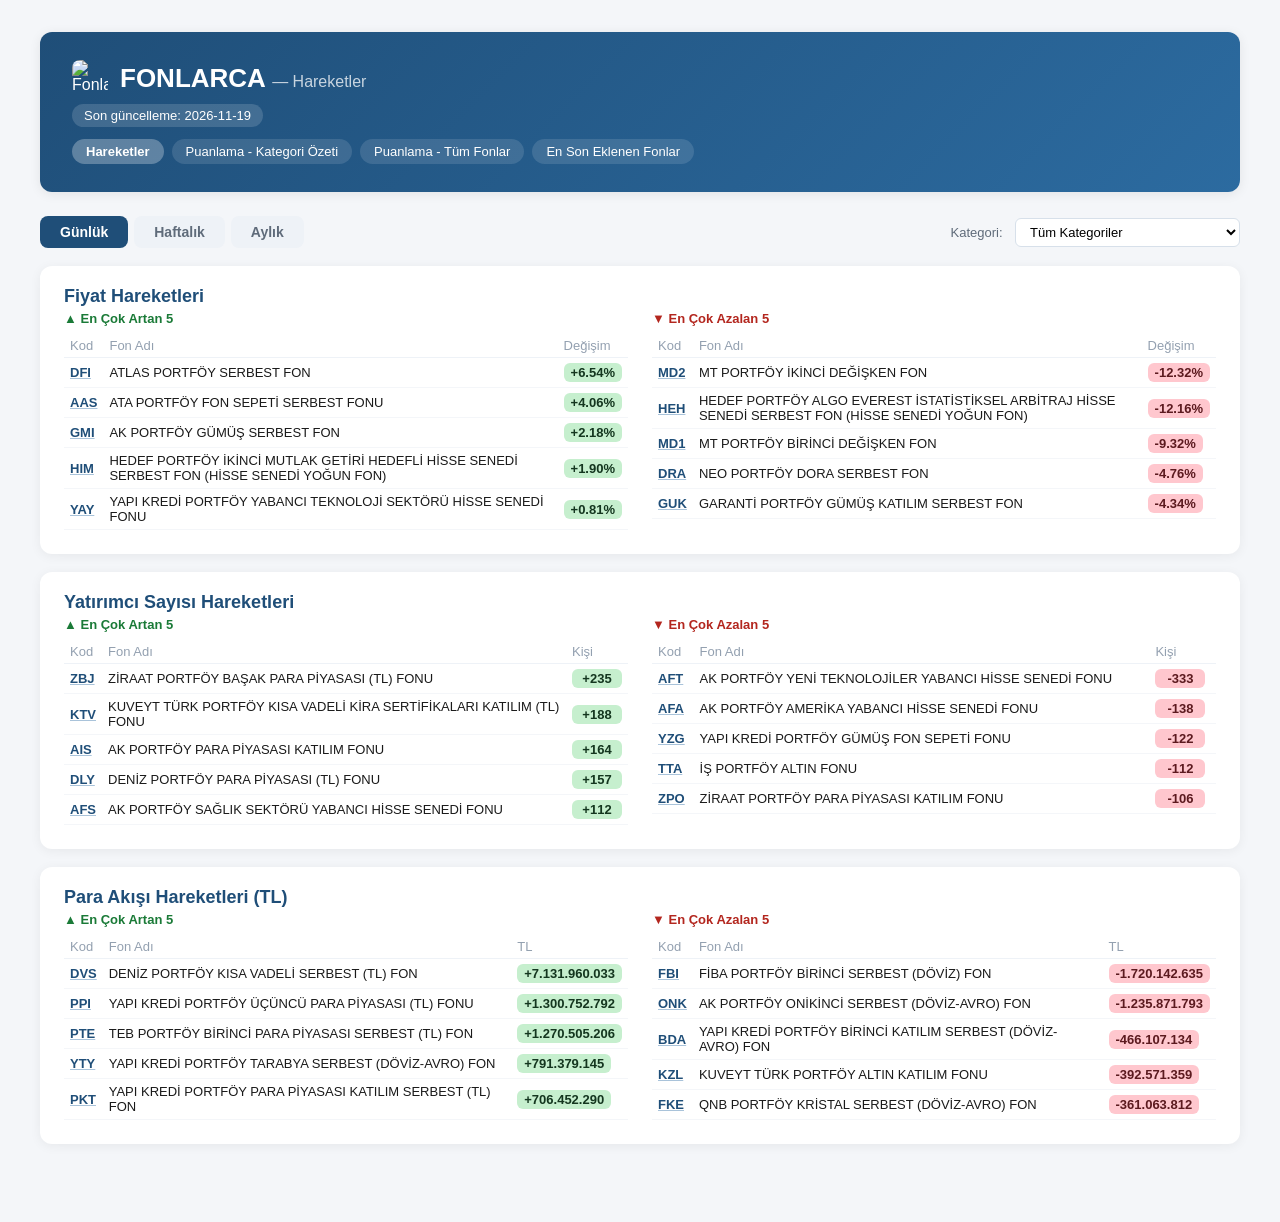
==== commit b0336830: "Otomatik guncelleme" ====
--- a/docs/index.html
+++ b/docs/index.html
@@ -73,7 +73,7 @@
         <img src="logo.jpg" alt="Fonlarca" style="height:36px; width:36px; border-radius:8px; object-fit:cover;">
         <h1>FONLARCA <span style="font-weight:400; opacity:0.75; font-size:16px;">— Hareketler</span></h1>
     </div>
-    <div class="meta"><span>Son güncelleme: 2026-11-18</span></div>
+    <div class="meta"><span>Son güncelleme: 2026-11-19</span></div>
     <div class="nav-bar"><a href="index.html" style="background:rgba(255,255,255,0.28); font-weight:600;">Hareketler</a><a href="kategori-ozeti.html" style="background:rgba(255,255,255,0.12);">Puanlama - Kategori Özeti</a><a href="tum-fonlar.html" style="background:rgba(255,255,255,0.12);">Puanlama - Tüm Fonlar</a><a href="yeni-fonlar.html" style="background:rgba(255,255,255,0.12);">En Son Eklenen Fonlar</a></div>
 </div>
 
@@ -87,7 +87,7 @@
 <div class="period-panel active" id="panel-gunluk"></div><div class="period-panel " id="panel-haftalik"></div><div class="period-panel " id="panel-aylik"></div>
 
 <script>
-const MOVERS_DATA = {"gunluk": [{"kod": "AAL", "ad": "ATA PORTFÖY PARA PİYASASI (TL) FONU", "kat": "Para Piyasası", "fiyat": 0.0914, "kisi": -12.0, "akis": -9211506.33}, {"kod": "AAS", "ad": "ATA PORTFÖY FON SEPETİ SERBEST FONU", "kat": "Fon Sepeti", "fiyat": -0.8466, "kisi": -1.0, "akis": 7170441.18}, {"kod": "AAV", "ad": "ATA PORTFÖY İKİNCİ HİSSE SENEDİ (TL) FONU (HİSSE SENEDİ YOĞUN FON)", "kat": "Hisse Senedi", "fiyat": -1.3688, "kisi": 0.0, "akis": 617104.44}, {"kod": "AC1", "ad": "PARDUS PORTFÖY KISA VADELİ KATILIM SERBEST FONU", "kat": "Kısa Vade", "fiyat": 0.0908, "kisi": 0.0, "akis": 0.0}, {"kod": "AC4", "ad": "PARDUS PORTFÖY PARA PİYASASI (TL) FON", "kat": "Para Piyasası", "fiyat": 0.112, "kisi": 0.0, "akis": 0.0}, {"kod": "AC5", "ad": "PARDUS PORTFÖY İSTATİSTİKSEL ARBİTRAJ HİSSE SENEDİ SERBEST (TL) FON (HİSSE SENEDİ YOĞUN FON)", "kat": "İstatiksel Arbitraj", "fiyat": -0.0586, "kisi": 0.0, "akis": 0.0}, {"kod": "AC6", "ad": "PARDUS PORTFÖY DÖRDÜNCÜ SERBEST (DÖVİZ) FON", "kat": "Döviz", "fiyat": -0.034, "kisi": 0.0, "akis": 0.0}, {"kod": "ACC", "ad": "İSTANBUL PORTFÖY DÖRDÜNCÜ HİSSE SENEDİ FONU (HİSSE SENEDİ YOĞUN)", "kat": "Hisse Senedi", "fiyat": -1.1447, "kisi": 8.0, "akis": 244417.93}, {"kod": "ACD", "ad": "İSTANBUL PORTFÖY İKİNCİ DEĞİŞKEN FON", "kat": "Değişken", "fiyat": -0.7714, "kisi": 0.0, "akis": -33879.51}, {"kod": "ACU", "ad": "İSTANBUL PORTFÖY URARTU SERBEST (DÖVİZ) FON", "kat": "Döviz", "fiyat": 0.0656, "kisi": 0.0, "akis": 0.0}, {"kod": "ADE", "ad": "AK PORTFÖY MUTLAK GETİRİ HEDEFLİ DEĞİŞKEN FON", "kat": "İstatiksel Arbitraj", "fiyat": 0.0408, "kisi": 0.0, "akis": -2162535.74}, {"kod": "ADP", "ad": "AK PORTFÖY BIST BANKA ENDEKSİ HİSSE SENEDİ (TL) FONU (HİSSE SENEDİ YOĞUN FON)", "kat": "BIST Endeks", "fiyat": -1.0843, "kisi": -7.0, "akis": -2348738.34}, {"kod": "AED", "ad": "ATA PORTFÖY BİRİNCİ DEĞİŞKEN FON", "kat": "Değişken", "fiyat": -0.8121, "kisi": 0.0, "akis": 76776.75}, {"kod": "AES", "ad": "AK PORTFÖY PETROL YABANCI BYF FON SEPETİ FONU", "kat": "Emtia", "fiyat": -1.3683, "kisi": 18.0, "akis": -9270096.51}, {"kod": "AEV", "ad": "ALLBATROSS PORTFÖY SANAYİ ŞİRKETLERİ HİSSE SENEDİ (TL) FONU (HİSSE SENEDİ YOĞUN FON)", "kat": "Tematik", "fiyat": -1.3319, "kisi": 0.0, "akis": -151635.34}, {"kod": "AFA", "ad": "AK PORTFÖY AMERİKA YABANCI HİSSE SENEDİ FONU", "kat": "Tematik", "fiyat": -1.6491, "kisi": 18.0, "akis": -335883.6}, {"kod": "AFO", "ad": "AK PORTFÖY ALTIN FONU", "kat": "Altın", "fiyat": 0.2623, "kisi": -77.0, "akis": -17127556.68}, {"kod": "AFS", "ad": "AK PORTFÖY SAĞLIK SEKTÖRÜ YABANCI HİSSE SENEDİ FONU", "kat": "Tematik", "fiyat": -2.0012, "kisi": 191.0, "akis": 7533714.13}, {"kod": "AFT", "ad": "AK PORTFÖY YENİ TEKNOLOJİLER YABANCI HİSSE SENEDİ FONU", "kat": "Teknoloji Temalı", "fiyat": -1.3741, "kisi": -34.0, "akis": -27657135.4}, {"kod": "AFV", "ad": "AK PORTFÖY AVRUPA YABANCI HİSSE SENEDİ FONU", "kat": "Tematik", "fiyat": -1.3933, "kisi": 18.0, "akis": 20528.58}, {"kod": "AGC", "ad": "AK PORTFÖY İKİNCİ DEĞİŞKEN FON", "kat": "Değişken", "fiyat": 0.0832, "kisi": 7.0, "akis": -6052746.96}, {"kod": "AHI", "ad": "ATLAS PORTFÖY BİRİNCİ HİSSE SENEDİ FONU(HİSSE SENEDİ YOĞUN)", "kat": "Hisse Senedi", "fiyat": -1.5902, "kisi": 0.0, "akis": 0.0}, {"kod": "AHN", "ad": "ATLAS PORTFÖY SERBEST(DÖVİZ)FON", "kat": "Döviz", "fiyat": -0.0125, "kisi": 0.0, "akis": 0.0}, {"kod": "AHU", "ad": "ATLAS PORTFÖY BİRİNCİ ÖZEL SEKTÖR BORÇLANMA ARAÇLARI FONU", "kat": "Özel Sektör Borçlanma Araçları", "fiyat": 0.083, "kisi": 0.0, "akis": 0.0}, {"kod": "AHV", "ad": "AZİMUT PORTFÖY DENGELİ FON SEPETİ FONU", "kat": "Fon Sepeti", "fiyat": -0.3726, "kisi": 2.0, "akis": 75858.57}, {"kod": "AIS", "ad": "AK PORTFÖY PARA PİYASASI KATILIM FONU", "kat": "Para Piyasası", "fiyat": 0.0947, "kisi": 378.0, "akis": 287561984.54}, {"kod": "AJ1", "ad": "A1 CAPİTAL PORTFÖY İSTATİSTİKSEL ARBİTRAJ HİSSE SENEDİ SERBEST FON (HİSSE SENEDİ YOĞUN FON)", "kat": "İstatiksel Arbitraj", "fiyat": -0.2579, "kisi": 0.0, "akis": 0.0}, {"kod": "AJK", "ad": "AK PORTFÖY 0-5 YIL VADELİ SERBEST (DÖVİZ) FON", "kat": "Döviz", "fiyat": 0.0664, "kisi": 0.0, "akis": 0.0}, {"kod": "AK2", "ad": "AK PORTFÖY UZUN VADELİ BORÇLANMA ARAÇLARI FONU", "kat": "Borçlanma Araçları", "fiyat": -0.1939, "kisi": -7.0, "akis": 169927.87}, {"kod": "AK3", "ad": "AK PORTFÖY HİSSE SENEDİ (TL) FONU (HİSSE SENEDİ YOĞUN FON)", "kat": "Hisse Senedi", "fiyat": -1.2596, "kisi": 35.0, "akis": 1759818.55}, {"kod": "AKE", "ad": "AK PORTFÖY EUROBOND (AMERİKAN DOLARI) BORÇLANMA ARAÇLARI FONU", "kat": "Eurobond", "fiyat": -0.0961, "kisi": -7.0, "akis": -727488.35}, {"kod": "AKU", "ad": "AK PORTFÖY BIST 30 ENDEKSİ HİSSE SENEDİ (TL) FONU (HİSSE SENEDİ YOĞUN FON)", "kat": "BIST Endeks", "fiyat": -1.2335, "kisi": 48.0, "akis": 1621360.52}, {"kod": "ALC", "ad": "AK PORTFÖY KAR PAYI ÖDEYEN ŞİRKETLER HİSSE SENEDİ (TL) FONU (HİSSE SENEDİ YOĞUN FON)", "kat": "BIST Endeks", "fiyat": -1.4617, "kisi": 2.0, "akis": 1733645.94}, {"kod": "AN1", "ad": "STRATEJİ PORTFÖY BİRİNCİ DEĞİŞKEN FON", "kat": "Değişken", "fiyat": -1.3657, "kisi": 2.0, "akis": 656809.77}, {"kod": "ANZ", "ad": "ATA PORTFÖY DÖRDÜNCÜ SERBEST (DÖVİZ) FON", "kat": "Döviz", "fiyat": 0.095, "kisi": 0.0, "akis": 0.0}, {"kod": "AOJ", "ad": "ALLBATROSS PORTFÖY İNŞAAT SEKTÖRÜ HİSSE SENEDİ SERBEST (TL) FON (HİSSE SENEDİ YOĞUN FON)", "kat": "Tematik", "fiyat": -1.3489, "kisi": 0.0, "akis": 0.0}, {"kod": "AOY", "ad": "AK PORTFÖY ALTERNATİF ENERJİ YABANCI HİSSE SENEDİ FONU", "kat": "Tematik", "fiyat": -1.5553, "kisi": -22.0, "akis": -1843576.98}, {"kod": "AP5", "ad": "ATLAS PORTFÖY BEŞİNCİ HİSSE SENEDİ SERBEST FON (HİSSE SENEDİ YOĞUN FON)", "kat": "Hisse Senedi", "fiyat": -0.029, "kisi": 0.0, "akis": 0.0}, {"kod": "AP7", "ad": "PARDUS PORTFÖY ALGO ETNA İSTATİSTİKSEL ARBİTRAJ SERBEST FON", "kat": "İstatiksel Arbitraj", "fiyat": -0.0168, "kisi": 0.0, "akis": 0.0}, {"kod": "APJ", "ad": "AK PORTFÖY BIST ŞİRKETLERİ FON SEPETİ FONU", "kat": "Tematik", "fiyat": -1.0863, "kisi": 2.0, "akis": -247384.55}, {"kod": "APT", "ad": "AK PORTFÖY ORTA VADELI BORÇLANMA ARAÇLARI FONU", "kat": "Borçlanma Araçları", "fiyat": -0.0331, "kisi": -12.0, "akis": -131567776.12}, {"kod": "ARE", "ad": "İSTANBUL PORTFÖY YABANCI HİSSE SENEDİ FONU", "kat": "Tematik", "fiyat": -1.4756, "kisi": -2.0, "akis": -110441.76}, {"kod": "ARL", "ad": "AK PORTFÖY BİRİNCİ FON SEPETİ FONU", "kat": "Fon Sepeti", "fiyat": 0.3394, "kisi": 12.0, "akis": 6091693.37}, {"kod": "ARM", "ad": "AK PORTFÖY İKİNCİ FON SEPETİ FONU", "kat": "Fon Sepeti", "fiyat": 0.3435, "kisi": 2.0, "akis": -59712303.53}, {"kod": "AS1", "ad": "ALLBATROSS PORTFÖY BİRİNCİ SERBEST (DÖVİZ) FON", "kat": "Döviz", "fiyat": 0.0098, "kisi": 0.0, "akis": 0.0}, {"kod": "ASJ", "ad": "AKTİF PORTFÖY HİSSE SENEDİ (TL) FONU (HİSSE SENEDİ YOĞUN FON)", "kat": "Hisse Senedi", "fiyat": -1.305, "kisi": 1.0, "akis": 108039.75}, {"kod": "ATJ", "ad": "AZİMUT PORTFÖY İKİNCİ DEĞİŞKEN FON", "kat": "Değişken", "fiyat": -1.1809, "kisi": 0.0, "akis": 0.0}, {"kod": "AU1", "ad": "A1 CAPİTAL PORTFÖY ALTIN FONU", "kat": "Altın", "fiyat": 0.2083, "kisi": 0.0, "akis": 0.0}, {"kod": "AUV", "ad": "AK PORTFÖY UZUN VADELİ SERBEST (DÖVİZ) FON", "kat": "Döviz", "fiyat": -0.2861, "kisi": -1.0, "akis": -461178.9}, {"kod": "AYA", "ad": "ATA PORTFÖY KAR PAYI ÖDEYEN HİSSE SENEDİ (TL) FONU (HİSSE SENEDİ YOĞUN FON)", "kat": "Kar Payı Ödeyen", "fiyat": -1.3644, "kisi": 2.0, "akis": -13123208.72}, {"kod": "AYR", "ad": "AK PORTFÖY ÖZEL SEKTÖR BORÇLANMA ARAÇLARI (TL) FONU", "kat": "Özel Sektör Borçlanma Araçları", "fiyat": 0.0955, "kisi": -8.0, "akis": -19150105.37}, {"kod": "BAG", "ad": "BULLS PORTFÖY ATAK DEĞIŞKEN FON", "kat": "Değişken", "fiyat": 0.0738, "kisi": 0.0, "akis": 0.0}, {"kod": "BAI", "ad": "BV PORTFÖY ALTIN KATILIM FONU", "kat": "Altın", "fiyat": 0.0666, "kisi": 0.0, "akis": -4531475.19}, {"kod": "BBF", "ad": "PARDUS PORTFÖY BİRİNCİ BORÇLANMA ARAÇLARI (TL) FONU", "kat": "Borçlanma Araçları", "fiyat": 0.0245, "kisi": 0.0, "akis": 0.0}, {"kod": "BBP", "ad": "ALLBATROSS PORTFÖY BİRİNCİ BORÇLANMA ARAÇLARI FONU", "kat": "Borçlanma Araçları", "fiyat": 0.051, "kisi": 2.0, "akis": 69945.73}, {"kod": "BBS", "ad": "BULLS PORTFÖY BİRİNCİ SERBEST (TL) FON", "kat": "Diğer Serbest", "fiyat": 0.0898, "kisi": 0.0, "akis": 0.0}, {"kod": "BCK", "ad": "DENİZ PORTFÖY BLOCKCHAİN VE FINTECH TEKNOLOJİLERİ DEĞİŞKEN FON", "kat": "Teknoloji Temalı", "fiyat": -1.0994, "kisi": 4.0, "akis": 254789.32}, {"kod": "BCO", "ad": "BULLS PORTFÖY ÇOKLU VARLIK KATILIM FONU", "kat": "Çoklu Varlık", "fiyat": -0.6331, "kisi": 0.0, "akis": 0.0}, {"kod": "BDA", "ad": "YAPI KREDİ PORTFÖY BİRİNCİ KATILIM SERBEST (DÖVİZ-AVRO) FON", "kat": "Döviz", "fiyat": -0.0873, "kisi": -2.0, "akis": -5041692.35}, {"kod": "BDC", "ad": "AURA PORTFÖY BODRUM SERBEST FON", "kat": "Diğer Serbest", "fiyat": -0.1886, "kisi": 0.0, "akis": 0.0}, {"kod": "BDS", "ad": "PARDUS PORTFÖY BIST 30 DIŞI ŞİRKETLER HİSSE SENEDİ (TL) FONU (HİSSE SENEDİ YOĞUN FON)", "kat": "BIST Endeks", "fiyat": -1.3186, "kisi": 0.0, "akis": 0.0}, {"kod": "BDY", "ad": "AK PORTFÖY BIST 100 DIŞI ŞİRKETLER HİSSE SENEDİ (TL) FONU (HİSSE SENEDİ YOĞUN FON)", "kat": "BIST Endeks", "fiyat": -0.9673, "kisi": 4.0, "akis": 730164.05}, {"kod": "BFE", "ad": "ALLBATROSS PORTFÖY BİRİNCİ FON SEPETİ FONU", "kat": "Fon Sepeti", "fiyat": -0.5551, "kisi": 0.0, "akis": -5036.8}, {"kod": "BFS", "ad": "BULLS PORTFÖY EMTİA FON SEPETİ FONU", "kat": "Emtia", "fiyat": -0.8993, "kisi": 0.0, "akis": 0.0}, {"kod": "BFT", "ad": "AZİMUT PORTFÖY BANKA VE FİNANS SEKTÖRÜ HİSSE SENEDİ FONU (HİSSE SENEDİ YOĞUN FON)", "kat": "Tematik", "fiyat": -0.9796, "kisi": 1.0, "akis": -2697047.12}, {"kod": "BGP", "ad": "AK PORTFÖY ÜÇÜNCÜ PARA PİYASASI (TL) FONU", "kat": "Para Piyasası", "fiyat": 0.103, "kisi": 113.0, "akis": 97038265.41}, {"kod": "BHA", "ad": "BULLS PORTFÖY HİSSE SENEDİ (TL) FONU (HİSSE SENEDİ YOĞUN FON)", "kat": "Hisse Senedi", "fiyat": -0.9654, "kisi": 0.0, "akis": 0.0}, {"kod": "BHF", "ad": "PARDUS PORTFÖY BİRİNCİ DEĞİŞKEN FON", "kat": "Değişken", "fiyat": -0.6507, "kisi": 0.0, "akis": 0.0}, {"kod": "BHI", "ad": "BV PORTFÖY MUTLAK GETİRİ HEDEFLİ HİSSE SENEDİ SERBEST (TL) FON (HİSSE SENEDİ YOĞUN FON)", "kat": "İstatiksel Arbitraj", "fiyat": 0.0615, "kisi": -1.0, "akis": -16116572.38}, {"kod": "BHL", "ad": "İŞ PORTFÖY BİRİNCİ HİSSE SENEDİ SERBEST FON (HİSSE SENEDİ YOĞUN FON)", "kat": "Hisse Senedi", "fiyat": -1.0662, "kisi": -1.0, "akis": -34368.51}, {"kod": "BID", "ad": "QNB PORTFÖY BIST 100 DIŞI ŞİRKETLER HİSSE SENEDİ (TL) FONU (HİSSE SENEDİ YOĞUN FON)", "kat": "BIST Endeks", "fiyat": -1.1196, "kisi": 0.0, "akis": 163547.07}, {"kod": "BIG", "ad": "YAPI KREDİ PORTFÖY ÜÇÜNCÜ HİSSE SENEDİ FONU (HİSSE SENEDİ YOĞUN FON)", "kat": "Hisse Senedi", "fiyat": -1.2859, "kisi": -2.0, "akis": 972619.84}, {"kod": "BIH", "ad": "PARDUS PORTFÖY BİRİNCİ HİSSE SENEDİ (TL) FONU (HİSSE SENEDİ YOĞUN FON)", "kat": "Hisse Senedi", "fiyat": -0.1363, "kisi": 0.0, "akis": 0.0}, {"kod": "BIO", "ad": "İŞ PORTFÖY SÜRDÜRÜLEBİLİRLİK HİSSE SENEDİ (TL) FONU (HİSSE SENEDİ YOĞUN FON)", "kat": "Tematik", "fiyat": -1.3026, "kisi": -8.0, "akis": -282356.76}, {"kod": "BIP", "ad": "İSTANBUL PORTFÖY BİRİNCİ PARA PİYASASI SERBEST (TL) FON", "kat": "Para Piyasası", "fiyat": 0.1029, "kisi": 0.0, "akis": 2002058.71}, {"kod": "BIS", "ad": "BV PORTFÖY BİRİNCİ SERBEST FON", "kat": "Diğer Serbest", "fiyat": 0.0797, "kisi": -1.0, "akis": -71351.58}, {"kod": "BIY", "ad": "AZİMUT PORTFÖY BIST 100 DIŞI ŞİRKETLER HİSSE SENEDİ FONU (HİSSE SENEDİ YOĞUN FON)", "kat": "BIST Endeks", "fiyat": 0.0876, "kisi": 3.0, "akis": 33916.4}, {"kod": "BJD", "ad": "AZİMUT PORTFÖY 13.0 SERBEST (DÖVİZ) FON", "kat": "Döviz", "fiyat": 0.0587, "kisi": -1.0, "akis": 2671705.52}, {"kod": "BKY", "ad": "YAPI KREDİ PORTFÖY BİRİNCİ KATILIM SERBEST (DÖVİZ) FON", "kat": "Döviz", "fiyat": 0.0629, "kisi": -4.0, "akis": 11710076.81}, {"kod": "BLD", "ad": "DENİZ PORTFÖY BALEV EĞİTİME DESTEK SERBEST FON", "kat": "Diğer Serbest", "fiyat": 0.0932, "kisi": -1.0, "akis": -1061064.63}, {"kod": "BLT", "ad": "BULLS PORTFÖY ALTIN FONU", "kat": "Altın", "fiyat": 0.2023, "kisi": 0.0, "akis": 0.0}, {"kod": "BMU", "ad": "BULLS PORTFÖY MUTLAK GETİRİ HEDEFLİ HİSSE SENEDİ SERBEST FON (HİSSE SENEDİ YOĞUN FON)", "kat": "İstatiksel Arbitraj", "fiyat": 0.0756, "kisi": 0.0, "akis": 0.0}, {"kod": "BNC", "ad": "AK PORTFÖY BEŞİNCİ SERBEST FON", "kat": "Diğer Serbest", "fiyat": -0.0359, "kisi": 0.0, "akis": 0.0}, {"kod": "BNH", "ad": "İSTANBUL PORTFÖY BANKACILIK SEKTÖRÜ HİSSE SENEDİ SERBEST (TL) FON (HİSSE SENEDİ YOĞUN FON)", "kat": "Tematik", "fiyat": -0.9867, "kisi": -1.0, "akis": 0.0}, {"kod": "BOL", "ad": "AKTİF PORTFÖY BORÇLANMA ARAÇLARI FONU", "kat": "Borçlanma Araçları", "fiyat": -0.0118, "kisi": -1.0, "akis": -8417904.89}, {"kod": "BON", "ad": "A1 CAPİTAL PORTFÖY BORÇLANMA ARAÇLARI FONU", "kat": "Borçlanma Araçları", "fiyat": 0.0817, "kisi": 0.0, "akis": 0.0}, {"kod": "BOS", "ad": "BULLS PORTFÖY ALTINCI HİSSE SENEDİ SERBEST FON (HİSSE SENEDİ YOĞUN FON)", "kat": "Hisse Senedi", "fiyat": 0.1567, "kisi": 0.0, "akis": 0.0}, {"kod": "BPZ", "ad": "BULLS PORTFÖY PARA PİYASASI (TL) FONU", "kat": "Para Piyasası", "fiyat": 0.124, "kisi": 0.0, "akis": 0.0}, {"kod": "BRC", "ad": "RE-PIE PORTFÖY BİRİNCİ İSTATİSTİKSEL ARBİTRAJ HİSSE SENEDİ SERBEST FON (HİSSE SENEDİ YOĞUN FON)", "kat": "İstatiksel Arbitraj", "fiyat": -1.4834, "kisi": 0.0, "akis": 0.0}, {"kod": "BRF", "ad": "DENİZ PORTFÖY BİRİNCİ FON SEPETİ FONU", "kat": "Fon Sepeti", "fiyat": -1.0801, "kisi": -3.0, "akis": -372093.33}, {"kod": "BRR", "ad": "AK PORTFÖY İKİNCİ KISA VADELİ BORÇLANMA ARAÇLARI (TL) FONU", "kat": "Borçlanma Araçları", "fiyat": 0.0943, "kisi": 179.0, "akis": 260040774.43}, {"kod": "BRT", "ad": "PARDUS PORTFÖY BEREKET HİSSE SENEDİ SERBEST FON (HİSSE SENEDİ YOĞUN FON)", "kat": "Hisse Senedi", "fiyat": -0.2097, "kisi": 0.0, "akis": 0.0}, {"kod": "BS1", "ad": "AHLATCI PORTFÖY BİRİNCİ SERBEST (TL) FON", "kat": "Diğer Serbest", "fiyat": 0.5618, "kisi": -13.0, "akis": -1025856.24}, {"kod": "BSD", "ad": "BV PORTFÖY SERBEST (DÖVİZ) FON", "kat": "Döviz", "fiyat": -0.0004, "kisi": -1.0, "akis": -607704.62}, {"kod": "BSH", "ad": "ATLAS PORTFÖY BANKACILIK SEKTÖRÜ HİSSE SENEDİ SERBEST FON (HİSSE SENEDİ YOĞUN FON)", "kat": "Hisse Senedi", "fiyat": 0.0093, "kisi": 0.0, "akis": 0.0}, {"kod": "BSM", "ad": "GLOBAL MD PORTFÖY BERRAK SERBEST FON", "kat": "Diğer Serbest", "fiyat": 0.2329, "kisi": -2.0, "akis": -1785866.63}, {"kod": "BST", "ad": "PARDUS PORTFÖY BANKACILIK SEKTÖRÜ DIŞI ŞİRKETLER HİSSE SENEDİ SERBEST (TL) FON (HİSSE SENEDİ YOĞUN FON)", "kat": "Tematik", "fiyat": -0.0569, "kisi": 0.0, "akis": 0.0}, {"kod": "BTE", "ad": "BV PORTFÖY OYUN VE TEKNOLOJİ DEĞİŞKEN FON", "kat": "Teknoloji Temalı", "fiyat": 1.2832, "kisi": 0.0, "akis": 39281.72}, {"kod": "BTJ", "ad": "ATLAS PORTFÖY İSTATİSTİKSEL ARBİTRAJ HİSSE SENEDİ SERBEST FON (HİSSE SENEDİ YOĞUN FON)", "kat": "İstatiksel Arbitraj", "fiyat": 0.0721, "kisi": 0.0, "akis": 0.0}, {"kod": "BTK", "ad": "BV PORTFÖY TEKNOLOJİ KATILIM FONU", "kat": "Teknoloji Temalı", "fiyat": -1.5828, "kisi": -5.0, "akis": -196200.8}, {"kod": "BTZ", "ad": "ATLAS PORTFÖY BIST 30 DIŞI ŞİRKETLER HİSSE SENEDİ FONU (HİSSE SENEDİ YOĞUN FON)", "kat": "BIST Endeks", "fiyat": -1.5792, "kisi": 0.0, "akis": 0.0}, {"kod": "BUB", "ad": "BULLS PORTFÖY BİRİNCİ FON SEPETİ FONU", "kat": "Fon Sepeti", "fiyat": -0.3102, "kisi": 0.0, "akis": 0.0}, {"kod": "BUV", "ad": "BULLS PORTFÖY VOLTRAN SERBEST (TL) FON", "kat": "Diğer Serbest", "fiyat": -0.8892, "kisi": 0.0, "akis": 0.0}, {"kod": "BUY", "ad": "AK PORTFÖY BÜYÜYEN ŞİRKETLER HİSSE SENEDİ (TL) FONU (HİSSE SENEDİ YOĞUN FON)", "kat": "Tematik", "fiyat": -0.8762, "kisi": -4.0, "akis": -6104809.6}, {"kod": "BV1", "ad": "BV PORTFÖY BİRİNCİ HİSSE SENEDİ (TL) FON (HİSSE SENEDİ YOĞUN FON)", "kat": "Hisse Senedi", "fiyat": -1.8088, "kisi": -1.0, "akis": -8543.54}, {"kod": "BVD", "ad": "BV PORTFÖY BİRİNCİ DEĞİŞKEN FON", "kat": "Değişken", "fiyat": -0.263, "kisi": -1.0, "akis": -116396.4}, {"kod": "BVF", "ad": "BV PORTFÖY PARA PİYASASI (TL) FON", "kat": "Para Piyasası", "fiyat": -1.1707, "kisi": -3.0, "akis": -23292.42}, {"kod": "BVK", "ad": "BULLS PORTFÖY VOLTRAN KATILIM SERBEST (TL) FON", "kat": "Diğer Katılım", "fiyat": -1.9764, "kisi": 0.0, "akis": 0.0}, {"kod": "BVM", "ad": "ALLBATROSS PORTFÖY BİRİNCİ HİSSE SENEDİ SERBEST (TL) FON (HİSSE SENEDİ YOĞUN FON)", "kat": "Hisse Senedi", "fiyat": -1.2612, "kisi": 0.0, "akis": -196.88}, {"kod": "BVV", "ad": "BV PORTFÖY TEKNOLOJİ DEĞİŞKEN FON", "kat": "Teknoloji Temalı", "fiyat": -1.1699, "kisi": -2.0, "akis": 11333.51}, {"kod": "BVZ", "ad": "BV PORTFÖY İSTATİSTİKSEL ARBİTRAJ SERBEST (TL) FON", "kat": "İstatiksel Arbitraj", "fiyat": 0.1, "kisi": 0.0, "akis": 383926.06}, {"kod": "CAH", "ad": "A1 CAPİTAL PORTFÖY HİSSE SENEDİ SERBEST FON (HİSSE SENEDİ YOĞUN FON)", "kat": "Hisse Senedi", "fiyat": -0.1999, "kisi": 0.0, "akis": 0.0}, {"kod": "CFO", "ad": "ROTA PORTFÖY İKİNCİ PARA PİYASASI FONU", "kat": "Para Piyasası", "fiyat": 0.1037, "kisi": 3.0, "akis": -29892890.86}, {"kod": "CIN", "ad": "AKTİF PORTFÖY BİRİNCİ SERBEST FON", "kat": "Diğer Serbest", "fiyat": -1.3828, "kisi": 0.0, "akis": -3195.88}, {"kod": "CKF", "ad": "ALBARAKA PORTFÖY ÇOKLU VARLIK KATILIM FONU", "kat": "Çoklu Varlık", "fiyat": -0.9957, "kisi": -6.0, "akis": 976481.86}, {"kod": "CKL", "ad": "YAPI KREDİ PORTFÖY ÇOKLU VARLIK DEĞİŞKEN FON", "kat": "Çoklu Varlık", "fiyat": -0.0538, "kisi": -1.0, "akis": -686580.15}, {"kod": "CKS", "ad": "İŞ PORTFÖY BİRİNCİ KATILIM SERBEST (DÖVİZ) FON", "kat": "Döviz", "fiyat": 0.0349, "kisi": -5.0, "akis": -3966575.44}, {"kod": "CPT", "ad": "ROTA PORTFÖY ÇİP TEKNOLOJİLERİ DEĞİŞKEN FON", "kat": "Teknoloji Temalı", "fiyat": -0.9128, "kisi": -31.0, "akis": -962670.95}, {"kod": "CPU", "ad": "AKTİF PORTFÖY TEKNOLOJİ KATILIM FONU", "kat": "Teknoloji Temalı", "fiyat": -1.1604, "kisi": -7.0, "akis": -23906082.88}, {"kod": "CVK", "ad": "INVEO PORTFÖY ÇOKLU VARLIK KATILIM FONU", "kat": "Çoklu Varlık", "fiyat": -0.1004, "kisi": 1.0, "akis": 698204.52}, {"kod": "CVL", "ad": "A1 CAPİTAL PORTFÖY ÇOKLU VARLIK KATILIM FONU", "kat": "Çoklu Varlık", "fiyat": -0.0664, "kisi": 0.0, "akis": 0.0}, {"kod": "DA1", "ad": "A1 CAPİTAL PORTFÖY SERBEST (DÖVİZ) FON", "kat": "Döviz", "fiyat": -0.0053, "kisi": 0.0, "akis": 0.0}, {"kod": "DAH", "ad": "DENİZ PORTFÖY HİSSE SENEDİ FONU (HİSSE SENEDİ YOĞUN FON)", "kat": "Hisse Senedi", "fiyat": -1.7231, "kisi": 0.0, "akis": -18337.12}, {"kod": "DAS", "ad": "DENİZ PORTFÖY ONİKİNCİ SERBEST (DÖVİZ) FON", "kat": "Döviz", "fiyat": 0.062, "kisi": -43.0, "akis": -204481114.91}, {"kod": "DBA", "ad": "DENİZ PORTFÖY ALTIN FONU", "kat": "Altın", "fiyat": 0.2928, "kisi": -6.0, "akis": -1097227.96}, {"kod": "DBB", "ad": "DENİZ PORTFÖY BORÇLANMA ARAÇLARI FONU", "kat": "Borçlanma Araçları", "fiyat": 0.0254, "kisi": -7.0, "akis": -1884201.24}, {"kod": "DBH", "ad": "DENİZ PORTFÖY EUROBOND (DÖVİZ) BORÇLANMA ARAÇLARI FONU", "kat": "Eurobond", "fiyat": -0.0942, "kisi": -8.0, "akis": -2864978.51}, {"kod": "DBK", "ad": "DENİZ PORTFÖY KISA VADELİ BORÇLANMA ARAÇLARI (TL) FONU", "kat": "Borçlanma Araçları", "fiyat": 0.0813, "kisi": -23.0, "akis": 4152170.66}, {"kod": "DBP", "ad": "DENİZ PORTFÖY BİRİNCİ DEĞİŞKEN FON", "kat": "Değişken", "fiyat": -0.1588, "kisi": 0.0, "akis": -202462.29}, {"kod": "DBZ", "ad": "DENİZ PORTFÖY ÖZEL SEKTÖR BORÇLANMA ARAÇLARI FONU", "kat": "Özel Sektör Borçlanma Araçları", "fiyat": 0.0942, "kisi": -31.0, "akis": -14562241.42}, {"kod": "DCB", "ad": "DENİZ PORTFÖY PARA PİYASASI SERBEST (TL) FON", "kat": "Para Piyasası", "fiyat": 0.0955, "kisi": -128.0, "akis": 1172790565.78}, {"kod": "DDA", "ad": "DENİZ PORTFÖY BANKACILIK SEKTÖRÜ HİSSE SENEDİ SERBEST FON (HİSSE SENEDİ YOĞUN FON)", "kat": "BIST Endeks", "fiyat": -1.1704, "kisi": -1.0, "akis": -656924.69}, {"kod": "DDF", "ad": "DENİZ PORTFÖY DİNAMO HİSSE SENEDİ SERBEST (TL) FON (HİSSE SENEDİ YOĞUN FON)", "kat": "Hisse Senedi", "fiyat": -0.7365, "kisi": -1.0, "akis": -2234.7}, {"kod": "DEF", "ad": "ALLBATROSS PORTFÖY DEFNE SERBEST FON", "kat": "Diğer Serbest", "fiyat": -0.6921, "kisi": 0.0, "akis": 0.0}, {"kod": "DFC", "ad": "DENİZ PORTFÖY TARIM VE GIDA DEĞİŞKEN FON", "kat": "Tematik", "fiyat": -1.324, "kisi": -1.0, "akis": 962389.33}, {"kod": "DFD", "ad": "DENİZ PORTFÖY EMTİA SERBEST FON", "kat": "Emtia", "fiyat": -0.9105, "kisi": -2.0, "akis": -288786.04}, {"kod": "DFI", "ad": "ATLAS PORTFÖY SERBEST FON", "kat": "Diğer Serbest", "fiyat": 8.3089, "kisi": 0.0, "akis": 0.0}, {"kod": "DGF", "ad": "A1 CAPİTAL PORTFÖY DEĞİŞKEN FON", "kat": "Değişken", "fiyat": 0.088, "kisi": 0.0, "akis": 0.0}, {"kod": "DGH", "ad": "ATA PORTFÖY PARA PİYASASI SERBEST (TL) FON", "kat": "Diğer Serbest", "fiyat": 0.0973, "kisi": -1.0, "akis": 6681875.97}, {"kod": "DHJ", "ad": "DENİZ PORTFÖY TEKNOLOJİ ŞİRKETLERİ HİSSE SENEDİ FONU (HİSSE SENEDİ YOĞUN FON)", "kat": "Teknoloji Temalı", "fiyat": -2.0602, "kisi": 0.0, "akis": -294864.97}, {"kod": "DHM", "ad": "DENİZ PORTFÖY ESG-SÜRDÜRÜLEBİLİRLİK FON SEPETİ FONU", "kat": "Tematik", "fiyat": -1.3448, "kisi": -2.0, "akis": 0.0}, {"kod": "DHT", "ad": "DENİZ PORTFÖY HAVACILIK VE SAVUNMA TEKNOLOJİLERİ DEĞİŞKEN FON", "kat": "Teknoloji Temalı", "fiyat": -1.469, "kisi": 5.0, "akis": 56400.71}, {"kod": "DHV", "ad": "DENİZ PORTFÖY BİRİNCİ HİSSE SENEDİ SERBEST (TL) FON (HİSSE SENEDİ YOĞUN FON)", "kat": "Hisse Senedi", "fiyat": -0.849, "kisi": 1.0, "akis": 32479.35}, {"kod": "DID", "ad": "DENİZ PORTFÖY İKİNCİ DEĞİŞKEN FON", "kat": "Değişken", "fiyat": -0.8493, "kisi": 0.0, "akis": -18279.88}, {"kod": "DIP", "ad": "DENİZ PORTFÖY İKİNCİ PARA PİYASASI SERBEST (TL) FON", "kat": "Para Piyasası", "fiyat": 0.0977, "kisi": -9.0, "akis": -778084370.14}, {"kod": "DKC", "ad": "DENİZ PORTFÖY İKİNCİ SERBEST FON", "kat": "Diğer Serbest", "fiyat": -0.1721, "kisi": 0.0, "akis": 0.0}, {"kod": "DKH", "ad": "DENİZ PORTFÖY KATILIM HİSSE SENEDİ (TL) FONU (HİSSE SENEDİ YOĞUN FON)", "kat": "Hisse Senedi", "fiyat": -1.3578, "kisi": -2.0, "akis": -36219.51}, {"kod": "DKL", "ad": "DENİZ PORTFÖY BİRİNCİ KATILIM SERBEST (DÖVİZ) FON", "kat": "Döviz", "fiyat": 0.0421, "kisi": 0.0, "akis": -510286.31}, {"kod": "DKR", "ad": "DENİZ PORTFÖY ONDÖRDÜNCÜ SERBEST FON", "kat": "Diğer Serbest", "fiyat": -0.0077, "kisi": -1.0, "akis": -25581.75}, {"kod": "DL2", "ad": "DENİZ PORTFÖY İKİNCİ PARA PİYASASI (TL) FONU", "kat": "Para Piyasası", "fiyat": 0.09, "kisi": 119.0, "akis": -141609042.21}, {"kod": "DLD", "ad": "DENİZ PORTFÖY SÜRDÜRÜLEBİLİRLİK HİSSE SENEDİ FONU (HİSSE SENEDİ YOĞUN FON)", "kat": "Tematik", "fiyat": -1.1984, "kisi": 0.0, "akis": 60653.29}, {"kod": "DLY", "ad": "DENİZ PORTFÖY PARA PİYASASI (TL) FONU", "kat": "Para Piyasası", "fiyat": 0.093, "kisi": 490.0, "akis": 780340406.98}, {"kod": "DLZ", "ad": "DENİZ PORTFÖY ALİZE HİSSE SENEDİ SERBEST (TL) FON (HİSSE SENEDİ YOĞUN FON)", "kat": "Hisse Senedi", "fiyat": 0.0056, "kisi": 0.0, "akis": 0.0}, {"kod": "DMG", "ad": "DENİZ PORTFÖY GÜMÜŞ FON SEPETİ FONU", "kat": "Gümüş", "fiyat": 0.1132, "kisi": -4.0, "akis": -8552914.36}, {"kod": "DNF", "ad": "A1 CAPİTAL PORTFÖY DİNAMİK FON SEPETİ FONU", "kat": "Fon Sepeti", "fiyat": 0.0867, "kisi": 0.0, "akis": 0.0}, {"kod": "DNH", "ad": "DENİZ PORTFÖY İNŞAAT SEKTÖRÜ HİSSE SENEDİ SERBEST (TL) FON (HİSSE SENEDİ YOĞUN FON)", "kat": "Tematik", "fiyat": -1.2728, "kisi": -1.0, "akis": 0.0}, {"kod": "DNK", "ad": "TACİRLER PORTFÖY DENGE KATILIM SERBEST FON", "kat": "Diğer Serbest", "fiyat": -1.4257, "kisi": -1.0, "akis": 0.0}, {"kod": "DNM", "ad": "QNB PORTFÖY DİNAMİK DAĞILIMLI SERBEST (DÖVİZ) FON", "kat": "Döviz", "fiyat": 0.2104, "kisi": 0.0, "akis": -831779.36}, {"kod": "DNP", "ad": "DENİZ PORTFÖY PARA PİYASASI KATILIM SERBEST (TL) FON", "kat": "Para Piyasası", "fiyat": 0.0966, "kisi": -1.0, "akis": -16400378.35}, {"kod": "DOH", "ad": "TERA PORTFÖY DÖRDÜNCÜ HİSSE SENEDİ SERBEST (TL) FON (HİSSE SENEDİ YOĞUN FON)", "kat": "Hisse Senedi", "fiyat": 0.0, "kisi": 0.0, "akis": 0.0}, {"kod": "DOL", "ad": "AKTİF PORTFÖY ÜÇÜNCÜ AKTİF SERBEST (DÖVİZ) FON", "kat": "Döviz", "fiyat": 0.0548, "kisi": -5.0, "akis": -2262279401.48}, {"kod": "DOV", "ad": "DENİZ PORTFÖY ONÜÇÜNCÜ SERBEST (DÖVİZ-AVRO) FON", "kat": "Döviz", "fiyat": -0.0881, "kisi": -29.0, "akis": 285469842.88}, {"kod": "DPB", "ad": "DENİZ PORTFÖY SERBEST (DÖVİZ) FON", "kat": "Döviz", "fiyat": 0.0386, "kisi": -9.0, "akis": -93103216.8}, {"kod": "DPI", "ad": "DENİZ PORTFÖY İSTATİSTİKSEL ARBİTRAJ HİSSE SENEDİ SERBEST FON (HİSSE SENEDİ YOĞUN FON)", "kat": "İstatiksel Arbitraj", "fiyat": -0.0392, "kisi": 0.0, "akis": -78115.24}, {"kod": "DPK", "ad": "DENİZ PORTFÖY KİRA SERTİFİKALARI KATILIM (TL) FONU", "kat": "Kira Sertifikası", "fiyat": 0.093, "kisi": 11.0, "akis": 1692179.81}, {"kod": "DPT", "ad": "DENİZ PORTFÖY BİST TEMETTÜ 25 ENDEKSİ HİSSE SENEDİ FONU ( HİSSE SENEDİ YOĞUN FON )", "kat": "BIST Endeks", "fiyat": -1.393, "kisi": 1.0, "akis": 5358398.45}, {"kod": "DRA", "ad": "NEO PORTFÖY DORA SERBEST FON", "kat": "Diğer Serbest", "fiyat": -1.4104, "kisi": -2.0, "akis": 0.0}, {"kod": "DRT", "ad": "DENİZ PORTFÖY ROBOTİK TEKNOLOJİLERİ DEĞİŞKEN FON", "kat": "Teknoloji Temalı", "fiyat": -1.6263, "kisi": 2.0, "akis": 2753.26}, {"kod": "DSD", "ad": "DENİZ PORTFÖY İKİNCİ SERBEST (DÖVİZ_AVRO) FON", "kat": "Döviz", "fiyat": -0.0857, "kisi": 0.0, "akis": -7336424.0}, {"kod": "DSP", "ad": "DENİZ PORTFÖY DENGELİ FON SEPETİ FONU", "kat": "Fon Sepeti", "fiyat": -0.5265, "kisi": -3.0, "akis": -1102052.9}, {"kod": "DTH", "ad": "EMAA BLUE PORTFÖY DÖNÜŞÜM TEKNOLOJİLERİ HİSSE SENEDİ (TL) FONU (HİSSE SENEDİ YOĞUN FON)", "kat": "Teknoloji Temalı", "fiyat": -1.3675, "kisi": 0.0, "akis": -3443.81}, {"kod": "DTL", "ad": "DENİZ PORTFÖY BIST 100 DIŞI ŞİRKETLER HİSSE SENEDİ (TL) FONU (HİSSE SENEDİ YOĞUN FON)", "kat": "BIST Endeks", "fiyat": -0.716, "kisi": -2.0, "akis": -56921.29}, {"kod": "DTM", "ad": "DENİZ PORTFÖY TEMETTÜ ÖDEYEN ŞİRKETLER DEĞİŞKEN FON", "kat": "Tematik", "fiyat": -1.1349, "kisi": 1.0, "akis": -132578.32}, {"kod": "DTZ", "ad": "AK PORTFÖY ROBOTİK TEKNOLOJİLER DEĞİŞKEN FON", "kat": "Teknoloji Temalı", "fiyat": -1.2886, "kisi": 9.0, "akis": -424143.0}, {"kod": "DUD", "ad": "DENİZ PORTFÖY UZUN VADELİ SERBEST (DÖVİZ) FON", "kat": "Döviz", "fiyat": -0.4375, "kisi": 0.0, "akis": -321994.04}, {"kod": "DUH", "ad": "HEDEF PORTFÖY UFUK HİSSE SENEDİ SERBEST FON (HİSSE SENEDİ YOĞUN FON)", "kat": "Hisse Senedi", "fiyat": 0.0332, "kisi": 0.0, "akis": 0.0}, {"kod": "DUV", "ad": "DENİZ PORTFÖY UZUN VADELİ BORÇLANMA ARAÇLARI FONU", "kat": "Borçlanma Araçları", "fiyat": -0.2267, "kisi": 0.0, "akis": -512273.4}, {"kod": "DVS", "ad": "DENİZ PORTFÖY KISA VADELİ SERBEST (TL) FON", "kat": "Kısa Vade", "fiyat": 0.0937, "kisi": 0.0, "akis": -99116529.8}, {"kod": "DVT", "ad": "DENİZ PORTFÖY METAVERSE VE DİJİTAL YAŞAM TEKNOLOJİLERİ DEĞİŞKEN FON", "kat": "Teknoloji Temalı", "fiyat": -1.1644, "kisi": -11.0, "akis": -84669.43}, {"kod": "DXP", "ad": "DENİZ PORTFÖY İHRACATÇI ŞİRKETLER HİSSE SENEDİ FONU (HİSSE SENEDİ YOĞUN FON)", "kat": "Tematik", "fiyat": -0.8991, "kisi": 3.0, "akis": 69434.58}, {"kod": "DYN", "ad": "DENİZ PORTFÖY ELEKTRİKLİ VE OTONOM ARAÇ TEKNOLOJİLERİ DEĞİŞKEN FON", "kat": "Teknoloji Temalı", "fiyat": -0.9962, "kisi": -1.0, "akis": -1448.81}, {"kod": "DZE", "ad": "DENİZ PORTFÖY BIST 100 ENDEKSİ HİSSE SENEDİ FONU(HİSSE SENEDİ YOĞUN FON)", "kat": "BIST Endeks", "fiyat": -1.391, "kisi": 8.0, "akis": 437523.13}, {"kod": "DZM", "ad": "DENİZ PORTFÖY BEŞİNCİ SERBEST (DÖVİZ) FON", "kat": "Döviz", "fiyat": 0.0069, "kisi": -17.0, "akis": -44949493.32}, {"kod": "EBD", "ad": "GLOBAL MD PORTFÖY İKİNCİ DEĞİŞKEN FON", "kat": "Değişken", "fiyat": -0.9795, "kisi": -1.0, "akis": -137623.32}, {"kod": "EBI", "ad": "EMAA BLUE PORTFÖY İKİNCİ SERBEST (DÖVİZ-AVRO) FON", "kat": "Döviz", "fiyat": -0.1135, "kisi": 0.0, "akis": 0.0}, {"kod": "EBS", "ad": "EMAA BLUE PORTFÖY BİRİNCİ SERBEST (DÖVİZ-ABD DOLARI) FON", "kat": "Döviz", "fiyat": 0.0275, "kisi": -1.0, "akis": 0.0}, {"kod": "EC2", "ad": "GLOBAL MD PORTFÖY BİRİNCİ HİSSE SENEDİ FONU(HİSSE SENEDİ YOĞUN FON)", "kat": "Hisse Senedi", "fiyat": -1.5164, "kisi": -1.0, "akis": -10505.96}, {"kod": "ECA", "ad": "GLOBAL MD PORTFÖY BİRİNCİ DEĞİŞKEN FON", "kat": "Değişken", "fiyat": -0.9273, "kisi": 2.0, "akis": -27573.02}, {"kod": "EDN", "ad": "EMAA BLUE PORTFÖY DENGELİ DEĞİŞKEN FON", "kat": "Değişken", "fiyat": -0.2634, "kisi": 0.0, "akis": 0.0}, {"kod": "EDP", "ad": "NEO PORTFÖY KORUNCUK EĞİTİME DESTEK PARA PİYASASI SERBEST FON", "kat": "Para Piyasası", "fiyat": 0.0891, "kisi": 0.0, "akis": 0.0}, {"kod": "EDT", "ad": "DENİZ PORTFÖY TED EĞİTİME DESTEK SERBEST FON", "kat": "Diğer Serbest", "fiyat": 0.0931, "kisi": -1.0, "akis": -599591.75}, {"kod": "EDU", "ad": "İŞ PORTFÖY TEV EĞİTİME DESTEK DEĞİŞKEN FON", "kat": "Değişken", "fiyat": -0.8669, "kisi": 2.0, "akis": 29715.08}, {"kod": "EGR", "ad": "EMAA BLUE PORTFÖY AGRESİF DEĞİŞKEN FON", "kat": "Değişken", "fiyat": -0.8926, "kisi": 0.0, "akis": 1135.45}, {"kod": "EIB", "ad": "ASTRA PORTFÖY DEĞİŞKEN FON", "kat": "Değişken", "fiyat": 0.0352, "kisi": -3.0, "akis": -55323.95}, {"kod": "EID", "ad": "ASTRA PORTFÖY HİSSE SENEDİ FONU (HİSSE YOĞUN FON)", "kat": "Hisse Senedi", "fiyat": -1.2003, "kisi": 0.0, "akis": -43122.89}, {"kod": "EIL", "ad": "ASTRA PORTFÖY PARA PİYASASI (TL) FONU", "kat": "Para Piyasası", "fiyat": 0.0902, "kisi": -1.0, "akis": -14256074.36}, {"kod": "EKF", "ad": "ASTRA PORTFÖY KİRA SERTİFİKASI KATILIM (TL) FONU", "kat": "Kira Sertifikası", "fiyat": 0.1015, "kisi": -26.0, "akis": -3253274.05}, {"kod": "ELZ", "ad": "ASTRA PORTFÖY KATILIM HİSSE SENEDİ FONU (HİSSE SENEDİ YOĞUN FON)", "kat": "Hisse Senedi", "fiyat": -1.1865, "kisi": 0.0, "akis": -4540.86}, {"kod": "EML", "ad": "AK PORTFÖY EMLAK SEKTÖRÜ DEĞİŞKEN FON", "kat": "Tematik", "fiyat": -1.0975, "kisi": 4.0, "akis": 38942.24}, {"kod": "ENJ", "ad": "AKTİF PORTFÖY ENERJİ ŞİRKETLERİ HİSSE SENEDİ (TL) FONU (HİSSE SENEDİ YOĞUN FON)", "kat": "Tematik", "fiyat": -1.1503, "kisi": 1.0, "akis": -292624.01}, {"kod": "EP1", "ad": "EMLAK KATILIM PORTFÖY PARA PİYASASI KATILIM (TL) FONU", "kat": "Para Piyasası", "fiyat": 0.0944, "kisi": 36.0, "akis": -613368405.54}, {"kod": "EPA", "ad": "EMAA BLUE PORTFÖY PARA PİYASASI KATILIM (TL) FONU", "kat": "Para Piyasası", "fiyat": 0.0941, "kisi": 2.0, "akis": 8006.12}, {"kod": "EPI", "ad": "EMAA BLUE PORTFÖY İNŞAAT SEKTÖRÜ KATILIM FONU", "kat": "Tematik", "fiyat": -0.7544, "kisi": -2.0, "akis": -2506.24}, {"kod": "EPK", "ad": "EMAA BLUE PORTFÖY KIYMETLİ MADENLER KATILIM FON SEPETİ FONU", "kat": "Kıymetli Madenler", "fiyat": 0.0676, "kisi": -2.0, "akis": -171238.66}, {"kod": "EPP", "ad": "EMAA BLUE PORTFÖY PARA PİYASASI SERBEST FON", "kat": "Para Piyasası", "fiyat": 0.0964, "kisi": -1.0, "akis": 19812133.97}, {"kod": "EPT", "ad": "EMAA BLUE PORTFÖY PARA PİYASASI (TL) FONU", "kat": "Para Piyasası", "fiyat": 0.0927, "kisi": 0.0, "akis": 0.0}, {"kod": "ESG", "ad": "AKTİF PORTFÖY ESG SÜRDÜRÜLEBİLİRLİK SERBEST FON", "kat": "Tematik", "fiyat": 0.0828, "kisi": 0.0, "akis": 0.0}, {"kod": "ESP", "ad": "AURA PORTFÖY EMTİA SERBEST FON", "kat": "Emtia", "fiyat": 1.6694, "kisi": -1.0, "akis": -18.1}, {"kod": "EUN", "ad": "GARANTİ PORTFÖY İKİNCİ SERBEST (DÖVİZ-AVRO) FON", "kat": "Döviz", "fiyat": -0.1479, "kisi": -3.0, "akis": -5351383.65}, {"kod": "EUZ", "ad": "GARANTİ PORTFÖY SERBEST (DÖVİZ-AVRO) FON", "kat": "Döviz", "fiyat": -0.0886, "kisi": -73.0, "akis": -413488508.51}, {"kod": "EVM", "ad": "DENİZ PORTFÖY ENERJİ VE MADENCİLİK SEKTÖRÜ DEĞİŞKEN FON", "kat": "Tematik", "fiyat": -1.589, "kisi": 2.0, "akis": 9723.4}, {"kod": "EYT", "ad": "AKTİF PORTFÖY İKİNCİ FON SEPETİ FONU", "kat": "Fon Sepeti", "fiyat": -0.3373, "kisi": -2.0, "akis": 0.0}, {"kod": "FAK", "ad": "FONMAP PORTFÖY ALTIN KATILIM FONU", "kat": "Altın", "fiyat": -0.1999, "kisi": 0.0, "akis": -627.66}, {"kod": "FAL", "ad": "ONE PORTFÖY ALTIN FONU", "kat": "Altın", "fiyat": -0.0315, "kisi": -6.0, "akis": -221453.82}, {"kod": "FBC", "ad": "ONE PORTFÖY KAR PAYI ÖDEYEN KATILIM FONU", "kat": "Kar Payı Ödeyen", "fiyat": 0.149, "kisi": -2.0, "akis": 469931.01}, {"kod": "FBI", "ad": "FİBA PORTFÖY BİRİNCİ SERBEST (DÖVİZ) FON", "kat": "Döviz", "fiyat": 0.0604, "kisi": -11.0, "akis": -32372584.75}, {"kod": "FBV", "ad": "İŞ PORTFÖY MODEL SERBEST FON", "kat": "Diğer Serbest", "fiyat": -0.3615, "kisi": -2.0, "akis": -628525.56}, {"kod": "FBZ", "ad": "FİBA PORTFÖY TEKNOLOJİ SERBEST FON", "kat": "Teknoloji Temalı", "fiyat": -1.2262, "kisi": -2.0, "akis": -404.27}, {"kod": "FCK", "ad": "ONE PORTFÖY ÇOKLU VARLIK KATILIM FONU", "kat": "Çoklu Varlık", "fiyat": 0.1495, "kisi": -2.0, "akis": -14709.42}, {"kod": "FD1", "ad": "ONE PORTFÖY BİRİNCİ DEĞİŞKEN FON", "kat": "Değişken", "fiyat": -0.7027, "kisi": -1.0, "akis": -7163.19}, {"kod": "FDG", "ad": "FONMAP PORTFÖY BİRİNCİ DEĞİŞKEN FON", "kat": "Değişken", "fiyat": -0.017, "kisi": -3.0, "akis": -38711.95}, {"kod": "FDV", "ad": "AZİMUT PORTFÖY DMR SERBEST FON", "kat": "Diğer Serbest", "fiyat": -0.7123, "kisi": 0.0, "akis": 0.0}, {"kod": "FFH", "ad": "QNB PORTFÖY ÇOKLU VARLIK KATILIM FONU", "kat": "Çoklu Varlık", "fiyat": -0.3673, "kisi": -5.0, "akis": -4466624.73}, {"kod": "FFP", "ad": "QNB PORTFÖY FON SEPETİ FONU", "kat": "Fon Sepeti", "fiyat": -0.186, "kisi": -3.0, "akis": -7658002.15}, {"kod": "FI3", "ad": "QNB PORTFÖY BORÇLANMA ARAÇLARI FONU", "kat": "Borçlanma Araçları", "fiyat": 0.0747, "kisi": -3.0, "akis": 57613068.23}, {"kod": "FIB", "ad": "FİBA PORTFÖY ALTIN FONU", "kat": "Altın", "fiyat": 0.3326, "kisi": -25.0, "akis": -2430493.56}, {"kod": "FID", "ad": "FİBA PORTFÖY ÇOKLU VARLIK İKİNCİ DEĞİŞKEN FON", "kat": "Çoklu Varlık", "fiyat": -0.7619, "kisi": -5.0, "akis": -3593567.22}, {"kod": "FIL", "ad": "FİBA PORTFÖY PARA PİYASASI (TL) FONU", "kat": "Para Piyasası", "fiyat": 0.0889, "kisi": 46.0, "akis": 140138568.19}, {"kod": "FIT", "ad": "FİBA PORTFÖY BORÇLANMA ARAÇLARI (TL) FONU", "kat": "Borçlanma Araçları", "fiyat": -0.2377, "kisi": -3.0, "akis": -289507.54}, {"kod": "FJB", "ad": "FİBA PORTFÖY BLOK ZİNCİRİ TEKNOLOJİLERİ SERBEST FON", "kat": "Teknoloji Temalı", "fiyat": -1.7359, "kisi": 0.0, "akis": -318352.83}, {"kod": "FJZ", "ad": "FİBA PORTFÖY FIRTINA SERBEST (DÖVİZ) FON", "kat": "Döviz", "fiyat": 0.4044, "kisi": -2.0, "akis": -325490.18}, {"kod": "FKE", "ad": "QNB PORTFÖY KRİSTAL SERBEST (DÖVİZ-AVRO) FON", "kat": "Döviz", "fiyat": -0.0878, "kisi": -16.0, "akis": -99635040.87}, {"kod": "FLS", "ad": "YAPI KREDİ PORTFÖY FLORYA SERBEST (DÖVİZ-AVRO) FON", "kat": "Döviz", "fiyat": -0.372, "kisi": -3.0, "akis": -8586299.77}, {"kod": "FLY", "ad": "AKTİF PORTFÖY HAVACILIK VE SAVUNMA TEKNOLOJİLERİ DEĞİŞKEN FON", "kat": "Teknoloji Temalı", "fiyat": -1.9329, "kisi": -2.0, "akis": -4437331.26}, {"kod": "FMG", "ad": "QNB PORTFÖY GÜMÜŞ SERBEST FON", "kat": "Gümüş", "fiyat": -3.4688, "kisi": -4.0, "akis": -20532137.01}, {"kod": "FMV", "ad": "DENİZ PORTFÖY FMV IŞIK ÜNİVERSİTESİ EĞİTİME DESTEK SERBEST FON", "kat": "Diğer Serbest", "fiyat": 0.0914, "kisi": 0.0, "akis": -50099.59}, {"kod": "FNO", "ad": "QNB PORTFÖY BİRİNCİ DEĞİŞKEN FON", "kat": "Değişken", "fiyat": -0.1683, "kisi": -2.0, "akis": -55421989.86}, {"kod": "FNT", "ad": "HEDEF PORTFÖY MODEL HİSSE SENEDİ SERBEST (TL) FON (HİSSE SENEDİ YOĞUN FON)", "kat": "Tematik", "fiyat": 0.0389, "kisi": 0.0, "akis": 0.0}, {"kod": "FP4", "ad": "ONE PORTFÖY DÖRDÜNCÜ HİSSE SENEDİ SERBEST FON (HİSSE SENEDİ YOĞUN FON)", "kat": "Hisse Senedi", "fiyat": -0.7814, "kisi": 0.0, "akis": 0.0}, {"kod": "FPE", "ad": "FİBA PORTFÖY EUROBOND BORÇLANMA ARAÇLARI (DÖVİZ) FONU", "kat": "Eurobond", "fiyat": 0.0087, "kisi": 7.0, "akis": -1051909.53}, {"kod": "FPG", "ad": "FİBA PORTFÖY GÜMÜŞ SERBEST FON", "kat": "Gümüş", "fiyat": -1.9981, "kisi": -1.0, "akis": 232719.7}, {"kod": "FPH", "ad": "FİBA PORTFÖY HİSSE SENEDİ (TL) FONU (HİSSE SENEDİ YOĞUN FON)", "kat": "Hisse Senedi", "fiyat": -1.1675, "kisi": -4.0, "akis": -2216599.06}, {"kod": "FPI", "ad": "FONMAP PORTFÖY BİRİNCİ PARA PİYASASI (TL) FONU", "kat": "Para Piyasası", "fiyat": 0.0997, "kisi": 0.0, "akis": 27990.59}, {"kod": "FPK", "ad": "FİBA PORTFÖY KISA VADELİ BORÇLANMA ARAÇLARI (TL) FONU", "kat": "Borçlanma Araçları", "fiyat": 0.0862, "kisi": -3.0, "akis": -9441716.13}, {"kod": "FPZ", "ad": "QNB PORTFÖY BİRİNCİ SERBEST (DÖVİZ) FON", "kat": "Döviz", "fiyat": 0.0617, "kisi": -11.0, "akis": -240727351.88}, {"kod": "FRC", "ad": "FONMAP PORTFÖY BİRİNCİ HİSSE SENEDİ SERBEST FON (HİSSE SENEDİ YOĞUN FON)", "kat": "Hisse Senedi", "fiyat": -1.443, "kisi": 0.0, "akis": 443506.31}, {"kod": "FS5", "ad": "ONE PORTFÖY BİRİNCİ İSTATİSTİKSEL ARBİTRAJ HİSSE SENEDİ SERBEST FON (HİSSE SENEDİ YOĞUN FON)", "kat": "İstatiksel Arbitraj", "fiyat": -0.1139, "kisi": 0.0, "akis": 0.0}, {"kod": "FS6", "ad": "ONE PORTFÖY İKİNCİ İSTATİSTİKSEL ARBİTRAJ SERBEST FON", "kat": "İstatiksel Arbitraj", "fiyat": 0.0474, "kisi": -7.0, "akis": -1821658.03}, {"kod": "FSF", "ad": "FİBA PORTFÖY PARA PİYASASI SERBEST (TL) FON", "kat": "Para Piyasası", "fiyat": 0.0958, "kisi": -42.0, "akis": -195572961.15}, {"kod": "FSG", "ad": "FİBA PORTFÖY BİRİNCİ HİSSE SENEDİ SERBEST FON (HİSSE SENEDİ YOĞUN FON)", "kat": "Hisse Senedi", "fiyat": -1.0932, "kisi": 0.0, "akis": 0.0}, {"kod": "FSH", "ad": "FİBA PORTFÖY FON SEPETİ SERBEST FON", "kat": "Fon Sepeti", "fiyat": -0.924, "kisi": -2.0, "akis": -113518.06}, {"kod": "FSK", "ad": "QNB PORTFÖY İKİNCİ PARA PİYASASI (TL) FONU", "kat": "Para Piyasası", "fiyat": 0.0953, "kisi": 8.0, "akis": 72147133.59}, {"kod": "FSP", "ad": "FONMAP PORTFÖY SERBEST (DÖVİZ) FON", "kat": "Döviz", "fiyat": 0.1769, "kisi": 0.0, "akis": 0.0}, {"kod": "FSR", "ad": "FİBA PORTFÖY İKİNCİ SERBEST (DÖVİZ-AVRO) FON", "kat": "Döviz", "fiyat": -0.0881, "kisi": -2.0, "akis": -61115041.77}, {"kod": "FSU", "ad": "TERA PORTFÖY FON SEPETİ FONU", "kat": "Fon Sepeti", "fiyat": -0.2011, "kisi": 0.0, "akis": 0.0}, {"kod": "FTL", "ad": "ONE PORTFÖY PARA PİYASASI KATILIM FONU", "kat": "Para Piyasası", "fiyat": 0.1022, "kisi": 0.0, "akis": -3248378.89}, {"kod": "FUA", "ad": "AK PORTFÖY İHRACATÇI ŞİRKETLER HİSSE SENEDİ (TL) FONU (HİSSE SENEDİ YOĞUN FON)", "kat": "Tematik", "fiyat": -1.0163, "kisi": -3.0, "akis": 254248.98}, {"kod": "FUB", "ad": "QNB PORTFÖY EUROBOND (DÖVİZ) BORÇLANMA ARAÇLARI FONU", "kat": "Eurobond", "fiyat": -0.0659, "kisi": -5.0, "akis": 145887.69}, {"kod": "FYD", "ad": "QNB PORTFÖY BİRİNCİ HİSSE SENEDİ FONU (HİSSE SENEDİ YOĞUN FON)", "kat": "Hisse Senedi", "fiyat": -1.0655, "kisi": -3.0, "akis": -12077802.84}, {"kod": "FYI", "ad": "AZİMUT PORTFÖY 4.0 SERBEST FON", "kat": "Diğer Serbest", "fiyat": 0.0711, "kisi": -2.0, "akis": -130607.85}, {"kod": "FYO", "ad": "QNB PORTFÖY ÖZEL SEKTÖR BORÇLANMA ARAÇLARI FONU", "kat": "Özel Sektör Borçlanma Araçları", "fiyat": 0.0969, "kisi": -16.0, "akis": -6965782.99}, {"kod": "FZJ", "ad": "FİBA PORTFÖY BİRİNCİ FON SEPETİ FONU", "kat": "Fon Sepeti", "fiyat": -0.3425, "kisi": -5.0, "akis": -2020944.32}, {"kod": "FZP", "ad": "FİBA PORTFÖY SERBEST FON", "kat": "Diğer Serbest", "fiyat": -0.1409, "kisi": -2.0, "akis": -20123247.45}, {"kod": "GA1", "ad": "GARANTİ PORTFÖY BORÇLANMA ARAÇLARI FONU", "kat": "Borçlanma Araçları", "fiyat": 0.0569, "kisi": 0.0, "akis": -662775.03}, {"kod": "GAE", "ad": "GARANTİ PORTFÖY BİST30 ENDEKSİ HİSSE SENEDİ (TL) FONU (HİSSE SENEDİ YOĞUN FON)", "kat": "BIST Endeks", "fiyat": -1.3947, "kisi": 3.0, "akis": -2252142.58}, {"kod": "GAF", "ad": "INVEO PORTFÖY BİRİNCİ HİSSE SENEDİ FONU (HİSSE SENEDİ YOĞUN FON)", "kat": "Hisse Senedi", "fiyat": -1.269, "kisi": -2.0, "akis": 124521.87}, {"kod": "GAG", "ad": "INVEO PORTFÖY BİRİNCİ SERBEST (DÖVIZ)  FON", "kat": "Döviz", "fiyat": 0.0623, "kisi": 0.0, "akis": 0.0}, {"kod": "GAH", "ad": "GARANTİ PORTFÖY MUTLAK GETİRİ HEDEFLİ DEĞİŞKEN FON", "kat": "İstatiksel Arbitraj", "fiyat": -0.3204, "kisi": 4.0, "akis": 290046.63}, {"kod": "GAS", "ad": "GARANTİ PORTFÖY ÜÇÜNCÜ SERBEST(DÖVİZ) FON", "kat": "Döviz", "fiyat": 0.0444, "kisi": -1.0, "akis": 11115678.21}, {"kod": "GBC", "ad": "AZİMUT PORTFÖY YABANCI HİSSE SENEDİ FONU", "kat": "Tematik", "fiyat": -1.1489, "kisi": 1.0, "akis": 1011583.15}, {"kod": "GBG", "ad": "INVEO PORTFÖY G-20 ÜLKELERİ YABANCI HİSSE SENEDİ FONU", "kat": "Tematik", "fiyat": -1.7436, "kisi": 4.0, "akis": -312385.7}, {"kod": "GBH", "ad": "GARANTİ PORTFÖY BİRİNCİ HİSSE SENEDİ SERBEST FON (HİSSE SENEDİ YOĞUN FON)", "kat": "Hisse Senedi", "fiyat": -1.6037, "kisi": -6.0, "akis": -454161.59}, {"kod": "GBJ", "ad": "GARANTİ PORTFÖY BANKACILIK SEKTÖRÜ HİSSE SENEDİ SERBEST FON (HİSSE SENEDİ YOĞUN FON)", "kat": "BIST Endeks", "fiyat": -0.9384, "kisi": -6.0, "akis": -1657827.13}, {"kod": "GBL", "ad": "AZİMUT PYŞ KISA VADELİ BORÇLANMA ARAÇLARI FONU", "kat": "Borçlanma Araçları", "fiyat": 0.0773, "kisi": 1.0, "akis": -4204085.94}, {"kod": "GBN", "ad": "GARANTİ PORTFÖY BEŞİNCİ (TL) SERBEST FON", "kat": "Diğer Serbest", "fiyat": 0.0937, "kisi": 0.0, "akis": -124164.29}, {"kod": "GBV", "ad": "GARANTİ PORTFÖY BLOCKCHAİN TEKNOLOJİLERİ DEĞİŞKEN FON", "kat": "Teknoloji Temalı", "fiyat": -1.0373, "kisi": -5.0, "akis": -2733293.07}, {"kod": "GBZ", "ad": "AZİMUT PORTFÖY EMTİA FON SEPETİ FONU", "kat": "Emtia", "fiyat": -0.9385, "kisi": -3.0, "akis": -1738596.77}, {"kod": "GGK", "ad": "INVEO PORTFÖY ALTIN FON", "kat": "Altın", "fiyat": 0.2079, "kisi": -21.0, "akis": -4400499.97}, {"kod": "GHS", "ad": "GARANTİ PORTFÖY HİSSE SENEDİ (TL) FONU (HİSSE SENEDİ YOĞUN FON)", "kat": "Hisse Senedi", "fiyat": -1.4325, "kisi": 10.0, "akis": 252090.91}, {"kod": "GID", "ad": "GARANTİ PORTFÖY İNŞAAT SEKTÖRÜ HİSSE SENEDİ FONU (HİSSE SENEDİ YOĞUN FON)", "kat": "Tematik", "fiyat": -1.1451, "kisi": -1.0, "akis": -9406.81}, {"kod": "GIE", "ad": "GARANTİ PORTFÖY GARANTİ BBVA İKLİM ENDEKSİ HİSSE SENEDİ (TL) FONU (HİSSE SENEDİ YOĞUN FON)", "kat": "BIST Endeks", "fiyat": -1.5191, "kisi": 1.0, "akis": -19737.59}, {"kod": "GIH", "ad": "ALLBATROSS PORTFÖY GIDA VE İÇECEK SEKTÖRÜ HİSSE SENEDİ FONU (HİSSE SENEDİ YOĞUN FON)", "kat": "Tematik", "fiyat": -1.0545, "kisi": -2.0, "akis": 296.02}, {"kod": "GJB", "ad": "INVEO PORTFÖY BİRİNCİ FON SEPETİ FONU", "kat": "Fon Sepeti", "fiyat": -0.7265, "kisi": 0.0, "akis": -14620.96}, {"kod": "GKF", "ad": "GLOBAL MD PORTFÖY KATILIM FONU", "kat": "Diğer Katılım", "fiyat": -1.0589, "kisi": 0.0, "akis": -4578.73}, {"kod": "GKG", "ad": "GARANTİ PORTFÖY KAR PAYI ÖDEYEN HİSSE SENEDİ (TL) FONU (HİSSE SENEDİ YOĞUN FON)", "kat": "Kar Payı Ödeyen", "fiyat": -1.3185, "kisi": 4.0, "akis": 279260.89}, {"kod": "GKH", "ad": "GARANTİ PORTFÖY PARA PİYASASI KATILIM SERBEST (TL) FON", "kat": "Para Piyasası", "fiyat": 0.0928, "kisi": -16.0, "akis": -68782919.73}, {"kod": "GKV", "ad": "GARANTİ PORTFÖY KATILIM HİSSE SENEDİ (TL) FONU (HİSSE SENEDİ YOĞUN FON)", "kat": "Hisse Senedi", "fiyat": -1.317, "kisi": -3.0, "akis": -423183.75}, {"kod": "GL1", "ad": "AZİMUT PYŞ BİRİNCİ HİSSE SENEDİ FONU (HİSSE SENEDİ YOĞUN FON)", "kat": "Hisse Senedi", "fiyat": -1.2588, "kisi": 4.0, "akis": 1048458.23}, {"kod": "GLC", "ad": "AKTİF PORTFÖY ÜÇÜNCÜ FON SEPETİ FONU", "kat": "Fon Sepeti", "fiyat": -0.599, "kisi": 2.0, "akis": 20446.09}, {"kod": "GLG", "ad": "AKTİF PORTFÖY CAPİTAL HİSSE SENEDİ SERBEST FON (HİSSE SENEDİ YOĞUN FON)", "kat": "Hisse Senedi", "fiyat": -0.8801, "kisi": 0.0, "akis": 0.0}, {"kod": "GLS", "ad": "AZİMUT PORTFÖY  KİRA SERTİFİKALARI (SUKUK) KATILIM FONU", "kat": "Kira Sertifikası", "fiyat": 0.0558, "kisi": -4.0, "akis": -35494119.24}, {"kod": "GMA", "ad": "AZİMUT PORTFÖY BİRİNCİ DEĞİŞKEN FON", "kat": "Çoklu Varlık", "fiyat": -0.5738, "kisi": 6.0, "akis": 6211033.39}, {"kod": "GMC", "ad": "TEB PORTFÖY GÜMÜŞ FON SEPETİ FONU", "kat": "Gümüş", "fiyat": 0.2131, "kisi": -39.0, "akis": -28808359.36}, {"kod": "GMD", "ad": "GLOBAL MD PORTFÖY BİRİNCİ FON SEPETİ FONU", "kat": "Fon Sepeti", "fiyat": -0.4455, "kisi": -1.0, "akis": 0.0}, {"kod": "GMI", "ad": "AK PORTFÖY GÜMÜŞ SERBEST FON", "kat": "Gümüş", "fiyat": -5.2582, "kisi": -2.0, "akis": -231863.0}, {"kod": "GMN", "ad": "GLOBAL MD PORTFÖY BİRİNCİ PARA PİYASASI SERBEST (TL) FON", "kat": "Para Piyasası", "fiyat": 0.0799, "kisi": -1.0, "akis": -814479.56}, {"kod": "GMR", "ad": "INVEO PORTFÖY BIST 30 DIŞI ŞİRKETLER HİSSE SENEDİ FONU (HİSSE SENEDİ YOĞUN FON)", "kat": "Hisse Senedi", "fiyat": -1.5683, "kisi": -3.0, "akis": -25278.77}, {"kod": "GNH", "ad": "GLOBAL MD PORTFÖY ALGORİTMİK MODEL HİSSE SENEDİ FONU (HİSSE SENEDİ YOĞUN FON)", "kat": "Tematik", "fiyat": -0.9111, "kisi": 0.0, "akis": 0.0}, {"kod": "GNS", "ad": "GARANTİ PORTFÖY ENERJİ ŞİRKETLERİ HİSSE SENEDİ (TL) FONU (HİSSE SENEDİ YOĞUN FON)", "kat": "Tematik", "fiyat": -0.9828, "kisi": 1.0, "akis": 63.33}, {"kod": "GO1", "ad": "ONE PORTFÖY BİRİNCİ FON SEPETİ FONU", "kat": "Fon Sepeti", "fiyat": 0.3211, "kisi": -1.0, "akis": 63098.67}, {"kod": "GO2", "ad": "ONE PORTFÖY KATILIM FON SEPETİ FONU", "kat": "Fon Sepeti", "fiyat": 0.0, "kisi": 0.0, "akis": 0.0}, {"kod": "GO3", "ad": "ONE PORTFÖY ÜÇÜNCÜ FON SEPETİ FONU", "kat": "Fon Sepeti", "fiyat": -0.291, "kisi": 0.0, "akis": -570922.24}, {"kod": "GO4", "ad": "ONE PORTFÖY DÖRDÜNCÜ FON SEPETİ FONU", "kat": "Fon Sepeti", "fiyat": -0.3655, "kisi": 1.0, "akis": 4025.11}, {"kod": "GO6", "ad": "ONE PORTFÖY PARA PİYASASI (TL) FONU", "kat": "Para Piyasası", "fiyat": 0.0982, "kisi": -23.0, "akis": -8442197.71}, {"kod": "GO9", "ad": "ONE PORTFÖY BİRİNCİ HİSSE SENEDİ FONU (HİSSE SENEDİ YOĞUN FON)", "kat": "Hisse Senedi", "fiyat": -1.2288, "kisi": 0.0, "akis": -334194.65}, {"kod": "GOH", "ad": "GARANTİ PORTFÖY BIST 100 DIŞI ŞİRKETLER HİSSE SENEDİ (TL) FONU (HİSSE SENEDİ YOĞUN FON)", "kat": "BIST Endeks", "fiyat": -0.8386, "kisi": 8.0, "akis": 172211.55}, {"kod": "GOL", "ad": "GARANTİ PORTFÖY ALTIN KATILIM FONU", "kat": "Altın", "fiyat": 0.2147, "kisi": -11.0, "akis": -14164974.94}, {"kod": "GOP", "ad": "GOLDEN GLOBAL PORTFÖY PARA PİYASASI KATILIM FONU", "kat": "Para Piyasası", "fiyat": 0.0456, "kisi": 0.0, "akis": 0.0}, {"kod": "GPA", "ad": "GARANTİ PORTFÖY EUROBOND BORÇLANMA ARAÇLARI (DÖVİZ) FONU", "kat": "Eurobond", "fiyat": -0.1265, "kisi": 3.0, "akis": 477403.48}, {"kod": "GPB", "ad": "GARANTİ PORTFÖY BİRİNCİ DEĞİŞKEN FON", "kat": "Değişken", "fiyat": -0.1099, "kisi": -2.0, "akis": -504664.59}, {"kod": "GPC", "ad": "GARANTİ PORTFÖY İKİNCİ SERBEST ( DÖVİZ ) FON", "kat": "Döviz", "fiyat": -0.0284, "kisi": -5.0, "akis": -8604313.52}, {"kod": "GPF", "ad": "GARANTİ PORTFÖY ÇOKLU VARLIK KATILIM FONU", "kat": "Çoklu Varlık", "fiyat": -0.6376, "kisi": 2.0, "akis": -1188480.42}, {"kod": "GPG", "ad": "INVEO PORTFÖY BİRİNCİ DEĞİŞKEN FON", "kat": "Değişken", "fiyat": -2.0085, "kisi": -1.0, "akis": -1956872.35}, {"kod": "GPI", "ad": "GARANTİ PORTFÖY İKİNCİ DEĞİŞKEN FON", "kat": "Değişken", "fiyat": -0.3062, "kisi": 2.0, "akis": -264339.14}, {"kod": "GPL", "ad": "GARANTİ PORTFÖY BİRİNCİ SERBEST (DÖVİZ) FON", "kat": "Döviz", "fiyat": 0.059, "kisi": -47.0, "akis": -172344459.99}, {"kod": "GPN", "ad": "GARANTİ PORTFÖY PARA PİYASASI KATILIM (TL) FONU", "kat": "Para Piyasası", "fiyat": 0.0961, "kisi": 180.0, "akis": 19344400.01}, {"kod": "GPT", "ad": "AKTİF PORTFÖY ROBOTİK TEKNOLOJİLERİ DEĞİŞKEN FON", "kat": "Teknoloji Temalı", "fiyat": -1.8501, "kisi": 0.0, "akis": -4323913.54}, {"kod": "GPU", "ad": "GARANTİ PORTFÖY ÜÇÜNCÜ DEĞİŞKEN FON", "kat": "Değişken", "fiyat": -0.4683, "kisi": 2.0, "akis": -3702702.33}, {"kod": "GPZ", "ad": "GARANTİ PORTFÖY ÜÇÜNCÜ PARA PİYASASI FONU", "kat": "Para Piyasası", "fiyat": 0.0947, "kisi": 66.0, "akis": 10948786.08}, {"kod": "GRL", "ad": "QNB PORTFÖY AGRESİF SERBEST FON", "kat": "Diğer Serbest", "fiyat": 0.1222, "kisi": -1.0, "akis": 83123.03}, {"kod": "GRO", "ad": "GARANTİ PORTFÖY OTUZUNCU SERBEST (DÖVİZ) FON", "kat": "Döviz", "fiyat": 0.0604, "kisi": -37.0, "akis": 977478747.33}, {"kod": "GRT", "ad": "GARANTİ PORTFÖY TEKNOLOJİ ŞİRKETLERİ HİSSE SENEDİ (TL) FONU (HİSSE SENEDİ YOĞUN FON)", "kat": "Teknoloji Temalı", "fiyat": -2.1808, "kisi": 5.0, "akis": 106536.83}, {"kod": "GSP", "ad": "AZİMUT PYŞ KAR PAYI ÖDEYEN HİSSE SENEDİ FONU (HİSSE SENEDİ YOĞUN FON)", "kat": "Kar Payı Ödeyen", "fiyat": -1.1238, "kisi": 31.0, "akis": 756852.68}, {"kod": "GTA", "ad": "GARANTİ PORTFÖY ALTIN FONU", "kat": "Altın", "fiyat": 0.294, "kisi": -103.0, "akis": -38948348.13}, {"kod": "GTF", "ad": "AZİMUT PYŞ BİRİNCİ BORÇLANMA ARAÇLARI FONU", "kat": "Borçlanma Araçları", "fiyat": 0.0027, "kisi": 1.0, "akis": 95.92}, {"kod": "GTH", "ad": "GARANTİ PORTFÖY İHRACATÇI ŞİRKETLER HİSSE SENEDİ (TL) FONU (HİSSE SENEDİ YOĞUN FON)", "kat": "Tematik", "fiyat": -0.8876, "kisi": 3.0, "akis": 169227.79}, {"kod": "GTM", "ad": "GARANTİ PORTFÖY TEMETTÜ ÖDEYEN ŞİRKETLER HİSSE SENEDİ (TL) FONU (HİSSE SENEDİ YOĞUN FON)", "kat": "Tematik", "fiyat": -1.4111, "kisi": 4.0, "akis": 374350.64}, {"kod": "GTY", "ad": "GARANTİ PORTFÖY TREND SERBEST FON", "kat": "Diğer Serbest", "fiyat": -0.6357, "kisi": 0.0, "akis": -17647.53}, {"kod": "GTZ", "ad": "GARANTİ PORTFÖY GÜMÜŞ FON SEPETİ FONU", "kat": "Gümüş", "fiyat": 0.164, "kisi": -49.0, "akis": -15241989.28}, {"kod": "GUB", "ad": "GARANTİ PORTFÖY ÖZEL SEKTÖR BORÇLANMA ARAÇLARI FONU", "kat": "Özel Sektör Borçlanma Araçları", "fiyat": 0.0943, "kisi": 11.0, "akis": -16490072.74}, {"kod": "GUF", "ad": "İŞ PORTFÖY GÜMÜŞ FON SEPETİ FONU", "kat": "Gümüş", "fiyat": 0.1392, "kisi": 29.0, "akis": 2410349.73}, {"kod": "GUH", "ad": "GARANTİ PORTFÖY YABANCI TEKNOLOJİ HİSSE SENEDİ FONU", "kat": "Teknoloji Temalı", "fiyat": -0.8205, "kisi": -3.0, "akis": -1635071.48}, {"kod": "GUK", "ad": "GARANTİ PORTFÖY GÜMÜŞ KATILIM SERBEST FON", "kat": "Gümüş", "fiyat": 0.3938, "kisi": -2.0, "akis": -1562534.65}, {"kod": "GUM", "ad": "AK PORTFÖY GÜMÜŞ FON SEPETI FONU", "kat": "Gümüş", "fiyat": -0.5418, "kisi": -5.0, "akis": -2977872.07}, {"kod": "GUV", "ad": "GARANTİ PORTFÖY UZUN VADELİ BORÇLANMA ARAÇLARI FONU", "kat": "Borçlanma Araçları", "fiyat": -0.0917, "kisi": -6.0, "akis": -1827485.01}, {"kod": "GVA", "ad": "GARANTİ PORTFÖY ELEKTRİKLİ VE OTONOM ARAÇLAR DEĞİŞKEN FON", "kat": "Teknoloji Temalı", "fiyat": -0.8543, "kisi": -10.0, "akis": -131574.89}, {"kod": "GVI", "ad": "GARANTİ PORTFÖY ÜÇÜNCÜ FON SEPETİ FONU", "kat": "Fon Sepeti", "fiyat": -0.7722, "kisi": -3.0, "akis": -840426.91}, {"kod": "GYK", "ad": "INVEO PORTFÖY BORÇLANMA ARAÇLARI (TL) FONU", "kat": "Borçlanma Araçları", "fiyat": 0.0622, "kisi": 0.0, "akis": 137.62}, {"kod": "GZE", "ad": "GARANTİ PORTFÖY EMTİA SERBEST FON", "kat": "Emtia", "fiyat": -1.085, "kisi": -10.0, "akis": -4587922.05}, {"kod": "GZG", "ad": "GARANTİ PORTFÖY SAĞLIK VE GENETİK TEKNOLOJİLERİ DEĞİŞKEN FON", "kat": "Teknoloji Temalı", "fiyat": -1.696, "kisi": 46.0, "akis": 2682329.14}, {"kod": "GZH", "ad": "GARANTİ PORTFÖY TEMİZ ENERJİ DEĞİŞKEN FON", "kat": "Tematik", "fiyat": -1.0727, "kisi": -12.0, "akis": -17872.47}, {"kod": "GZJ", "ad": "GARANTİ PORTFÖY İKİNCİ FON SEPETİ FONU", "kat": "Fon Sepeti", "fiyat": -0.4471, "kisi": -1.0, "akis": -1852127.34}, {"kod": "GZL", "ad": "GARANTİ PORTFÖY TARIM VE GIDA SEKTÖRÜ DEĞİŞKEN FON", "kat": "Tematik", "fiyat": -1.1513, "kisi": 2.0, "akis": 152277.09}, {"kod": "GZM", "ad": "GLOBAL MD PORTFÖY DURU SERBEST FON", "kat": "Diğer Serbest", "fiyat": 0.1538, "kisi": -2.0, "akis": 23214065.57}, {"kod": "GZN", "ad": "GLOBAL MD PORTFÖY BOĞAZİÇİ SERBEST FON", "kat": "Diğer Serbest", "fiyat": -1.572, "kisi": 0.0, "akis": -151594.54}, {"kod": "GZP", "ad": "GARANTİ PORTFÖY BİRİNCİ FON SEPETİ FONU", "kat": "Fon Sepeti", "fiyat": -0.321, "kisi": 13.0, "akis": 308604.04}, {"kod": "GZR", "ad": "GARANTİ PORTFÖY SÜRDÜRÜLEBİLİRLİK HİSSE SENEDİ (TL) FONU (HİSSE SENEDİ YOĞUN FON)", "kat": "Tematik", "fiyat": -1.3406, "kisi": 1.0, "akis": -112044.78}, {"kod": "GZV", "ad": "GARANTİ PORTFÖY ESG SÜRDÜRÜLEBİLİRLİK FON SEPETİ FONU", "kat": "Tematik", "fiyat": -1.0118, "kisi": -2.0, "akis": 7532.94}, {"kod": "GZY", "ad": "GARANTİ PORTFÖY TURİZM VE SEYAHAT SEKTÖRÜ DEĞİŞKEN FON", "kat": "Tematik", "fiyat": -0.1492, "kisi": 29.0, "akis": 2294715.04}, {"kod": "GZZ", "ad": "GARANTİ PORTFÖY FİNANSAL TEKNOLOJİLER DEĞİŞKEN FON", "kat": "Teknoloji Temalı", "fiyat": -1.6194, "kisi": 10.0, "akis": 64399.12}, {"kod": "HAI", "ad": "AHLATCI PORTFÖY ALTIN FONU", "kat": "Altın", "fiyat": 0.1626, "kisi": -3.0, "akis": 62587.81}, {"kod": "HAM", "ad": "HEDEF PORTFÖY ALTIN KATILIM FONU", "kat": "Altın", "fiyat": 0.3133, "kisi": 0.0, "akis": 0.0}, {"kod": "HAR", "ad": "BV PORTFÖY HARMONY SERBEST FON", "kat": "Diğer Serbest", "fiyat": -1.9391, "kisi": 0.0, "akis": 0.0}, {"kod": "HAT", "ad": "HEDEF PORTFÖY ATLAS İSTATİSTİKSEL ARBİTRAJ HİSSE SENEDİ SERBEST FON (HİSSE SENEDİ YOĞUN FON)", "kat": "İstatiksel Arbitraj", "fiyat": -1.4617, "kisi": 0.0, "akis": 0.0}, {"kod": "HBF", "ad": "HSBC PORTFÖY ALTIN FONU", "kat": "Altın", "fiyat": 0.208, "kisi": -18.0, "akis": -8507070.27}, {"kod": "HBN", "ad": "HSBC PORTFÖY BİRİNCİ FON SEPETİ FONU", "kat": "Fon Sepeti", "fiyat": -0.4003, "kisi": -2.0, "akis": -70618.08}, {"kod": "HBU", "ad": "HSBC PORTFÖY BİST 30 ENDEKSİ HİSSE SENEDİ FONU (HİSSE SENEDİ YOĞUN FON)", "kat": "BIST Endeks", "fiyat": -1.5185, "kisi": 10.0, "akis": 421549.88}, {"kod": "HCV", "ad": "HEDEF PORTFÖY ATAK ÇOKLU VARLIK KATILIM FONU", "kat": "Çoklu Varlık", "fiyat": 0.0153, "kisi": 0.0, "akis": 0.0}, {"kod": "HDA", "ad": "HEDEF PORTFÖY DÖRDÜNCÜ İSTATİSTİKSEL ARBİTRAJ HİSSE SENEDİ SERBEST (TL) FON (HİSSE SENEDİ YOĞUN FON)", "kat": "İstatiksel Arbitraj", "fiyat": 0.0439, "kisi": 0.0, "akis": 0.0}, {"kod": "HDD", "ad": "AHLATCI PORTFÖY BİRİNCİ DEĞİŞKEN FON", "kat": "Değişken", "fiyat": 0.3119, "kisi": 1.0, "akis": 45061.65}, {"kod": "HDK", "ad": "HEDEF PORTFÖY VEGA İSTATİSTİKSEL ARBİTRAJ HİSSE SENEDİ SERBEST FON (HİSSE SENEDİ YOĞUN FON)", "kat": "İstatiksel Arbitraj", "fiyat": -1.8259, "kisi": 0.0, "akis": 0.0}, {"kod": "HEH", "ad": "HEDEF PORTFÖY ALGO EVEREST İSTATİSTİKSEL ARBİTRAJ HİSSE SENEDİ SERBEST FON (HİSSE SENEDİ YOĞUN FON)", "kat": "İstatiksel Arbitraj", "fiyat": -7.5, "kisi": 0.0, "akis": 0.0}, {"kod": "HFI", "ad": "HEDEF PORTFÖY İKİNCİ KATILIM HİSSE SENEDİ SERBEST FON (HİSSE SENEDİ YOĞUN FON)", "kat": "Hisse Senedi", "fiyat": -0.0302, "kisi": 0.0, "akis": 0.0}, {"kod": "HFO", "ad": "AHLATCI PORTFÖY KATILIM HİSSE SENEDİ (TL) FONU (HİSSE SENEDİ YOĞUN FON)", "kat": "Hisse Senedi", "fiyat": -0.8704, "kisi": -3.0, "akis": -19459.03}, {"kod": "HFR", "ad": "A1 CAPİTAL PORTFÖY HİSSE SENEDİ (TL) FONU (HİSSE SENEDİ YOĞUN FON)", "kat": "Hisse Senedi", "fiyat": -0.0182, "kisi": 0.0, "akis": 0.0}, {"kod": "HGM", "ad": "HEDEF PORTFÖY İKİNCİ HİSSE SENEDİ (TL) FONU (HİSSE SENEDİ YOĞUN FON)", "kat": "Hisse Senedi", "fiyat": -1.1211, "kisi": 0.0, "akis": 0.0}, {"kod": "HGR", "ad": "HEDEF PORTFÖY ALGORİTMİK STRATEJİLER SERBEST FON", "kat": "Tematik", "fiyat": -0.134, "kisi": 0.0, "akis": 0.0}, {"kod": "HGV", "ad": "HEDEF PORTFÖY BİRİNCİ SERBEST FON", "kat": "Diğer Serbest", "fiyat": -0.8766, "kisi": 0.0, "akis": 0.0}, {"kod": "HIA", "ad": "HEDEF PORTFÖY İSTATİSTİKSEL ARBİTRAJ SERBEST FON", "kat": "İstatiksel Arbitraj", "fiyat": 0.0724, "kisi": 0.0, "akis": 0.0}, {"kod": "HIF", "ad": "HEDEF PORTFÖY İKİNCİ SERBEST FON", "kat": "Diğer Serbest", "fiyat": -0.1023, "kisi": 0.0, "akis": 0.0}, {"kod": "HIH", "ad": "GARANTİ  PORTFÖY HOLDİNGLER VE İŞTİRAKLERİ HİSSE SENEDİ (TL) FONU (HİSSE SENEDİ YOĞUN FON)", "kat": "Tematik", "fiyat": -1.2011, "kisi": 0.0, "akis": -6924.11}, {"kod": "HIM", "ad": "HEDEF PORTFÖY İKİNCİ MUTLAK GETİRİ HEDEFLİ HİSSE SENEDİ SERBEST FON (HİSSE SENEDİ YOĞUN FON)", "kat": "İstatiksel Arbitraj", "fiyat": 1.9345, "kisi": 0.0, "akis": 0.0}, {"kod": "HIZ", "ad": "AZİMUT PORTFÖY DİNAMİK DEĞİŞKEN FON", "kat": "Değişken", "fiyat": -0.7562, "kisi": 2.0, "akis": -7475343.8}, {"kod": "HJB", "ad": "HEDEF PORTFÖY BİRİNCİ DEĞİŞKEN FON", "kat": "Değişken", "fiyat": -0.7617, "kisi": 0.0, "akis": 0.0}, {"kod": "HKG", "ad": "ZİRAAT PORTFÖY HALK'IN ÜRETEN KADINLARI DEĞİŞKEN FON", "kat": "Değişken", "fiyat": -1.1871, "kisi": 1.0, "akis": 1409240.93}, {"kod": "HKH", "ad": "HEDEF PORTFÖY KATILIM HİSSE SENEDİ (TL) FONU (HİSSE SENEDİ YOĞUN FON)", "kat": "Hisse Senedi", "fiyat": -1.3617, "kisi": 0.0, "akis": 0.0}, {"kod": "HKJ", "ad": "HEDEF PORTFÖY PARA PİYASASI SERBEST FON", "kat": "Para Piyasası", "fiyat": 0.0557, "kisi": 0.0, "akis": 0.0}, {"kod": "HKM", "ad": "HEDEF PORTFÖY BAŞAK HİSSE SENEDİ SERBEST (TL) FON (HİSSE SENEDİ YOĞUN FON)", "kat": "Hisse Senedi", "fiyat": -0.3125, "kisi": 0.0, "akis": 0.0}, {"kod": "HKR", "ad": "HSBC PORTFÖY KIRMIZI HİSSE SENEDİ SERBEST (TL) FON (HİSSE SENEDİ YOĞUN FON)", "kat": "Hisse Senedi", "fiyat": -1.3574, "kisi": -1.0, "akis": -397139.72}, {"kod": "HMC", "ad": "HEDEF PORTFÖY EKİNOKS SERBEST (TL) FON", "kat": "Diğer Serbest", "fiyat": 0.0387, "kisi": 0.0, "akis": 0.0}, {"kod": "HMG", "ad": "HSBC PYŞ MUTLAK GETİRİ HEDEFLİ HİSSE SENEDİ SERBEST (TL) FON(HİSSE SENEDİ YOĞUN FON)", "kat": "İstatiksel Arbitraj", "fiyat": -0.0782, "kisi": -4.0, "akis": -14325819.67}, {"kod": "HML", "ad": "HEDEF PORTFÖY KATILIM SERBEST (DÖVİZ) FON", "kat": "Döviz", "fiyat": 0.0446, "kisi": 0.0, "akis": 0.0}, {"kod": "HMS", "ad": "HSBC PORTFÖY SÜRDÜRÜLEBİLİRLİK HİSSE SENEDİ (TL) FONU (HİSSE SENEDİ YOĞUN FON)", "kat": "Tematik", "fiyat": -1.4251, "kisi": -2.0, "akis": -48843.25}, {"kod": "HNC", "ad": "HEDEF PORTFÖY ÜÇÜNCÜ HİSSE SENEDİ FONU (HİSSE SENEDİ YOĞUN FON)", "kat": "Hisse Senedi", "fiyat": 0.0, "kisi": 0.0, "akis": 0.0}, {"kod": "HOA", "ad": "HSBC PORTFÖY TEKNOLOJİ DEĞİŞKEN FON", "kat": "Teknoloji Temalı", "fiyat": -1.1434, "kisi": 0.0, "akis": -1662961.09}, {"kod": "HOY", "ad": "HSBC PORTFÖY YABANCI BYF FON SEPETI", "kat": "Tematik", "fiyat": -0.7522, "kisi": 0.0, "akis": -532272.92}, {"kod": "HP3", "ad": "HEDEF PORTFÖY LİDYA SERBEST (DÖVİZ) FON", "kat": "Döviz", "fiyat": 0.0583, "kisi": 0.0, "akis": 0.0}, {"kod": "HPD", "ad": "HSBC PORTFÖY İKİNCİ DEĞİŞKEN FON", "kat": "Çoklu Varlık", "fiyat": -0.8936, "kisi": 1.0, "akis": 19525.36}, {"kod": "HPH", "ad": "HEDEF PORTFÖY PARA PİYASASI KATILIM FONU", "kat": "Para Piyasası", "fiyat": 0.084, "kisi": 0.0, "akis": 0.0}, {"kod": "HPO", "ad": "HSBC PORTFÖY ÇOKLU VARLIK BİRİNCİ DEĞİŞKEN FON", "kat": "Çoklu Varlık", "fiyat": 0.0937, "kisi": 8.0, "akis": -1293267.35}, {"kod": "HPT", "ad": "HSBC PORTFÖY KISA VADELİ BORÇLANMA ARAÇLARI (TL) FONU", "kat": "Borçlanma Araçları", "fiyat": 0.091, "kisi": -18.0, "akis": -669270.63}, {"kod": "HRZ", "ad": "AKTİF PORTFÖY BIST HALKA ARZ ŞİRKETLERİ HİSSE SENEDİ (TL) FONU (HİSSE SENEDİ YOĞUN FON)", "kat": "BIST Endeks", "fiyat": -1.0409, "kisi": 1.0, "akis": 646201.22}, {"kod": "HSA", "ad": "HSBC PORTFÖY DEĞİŞKEN (TL) FON", "kat": "Değişken", "fiyat": -0.6978, "kisi": 0.0, "akis": -467491.45}, {"kod": "HSL", "ad": "HSBC PORTFÖY PARA PİYASASI (TL) FONU", "kat": "Para Piyasası", "fiyat": 0.0891, "kisi": 0.0, "akis": -118908946.7}, {"kod": "HST", "ad": "HSBC PORTFÖY  BORÇLANMA ARAÇLARI (TL) FONU", "kat": "Borçlanma Araçları", "fiyat": -0.0063, "kisi": -1.0, "akis": -4023238.9}, {"kod": "HTF", "ad": "HSBC PORTFÖY PARA PİYASASI SERBEST (TL) FON", "kat": "Para Piyasası", "fiyat": 0.0948, "kisi": -3.0, "akis": -10550471.38}, {"kod": "HTJ", "ad": "HEDEF PORTFÖY TEKNOLOJİ DEĞİŞKEN FON", "kat": "Teknoloji Temalı", "fiyat": -2.13, "kisi": 0.0, "akis": 0.0}, {"kod": "HTK", "ad": "QNB PORTFÖY HAVACILIK VE SAVUNMA TEKNOLOJİLERİ FON SEPETİ FONU", "kat": "Teknoloji Temalı", "fiyat": -1.9862, "kisi": 5.0, "akis": -5128543.17}, {"kod": "HTS", "ad": "HSBC PORTFÖY ALTINCI SERBEST (DÖVİZ) FON", "kat": "Döviz", "fiyat": -0.869, "kisi": -2.0, "akis": 10538620.56}, {"kod": "HVI", "ad": "DENİZ PORTFÖY HOLDİNGLER VE İŞTİRAKLERİ HİSSE SENEDİ (TL) FONU (HİSSE SENEDİ YOĞUN FON)", "kat": "Tematik", "fiyat": -1.1744, "kisi": -1.0, "akis": -339.82}, {"kod": "HVK", "ad": "HEDEF PORTFÖY BİRİNCİ BORÇLANMA ARAÇLARI (TL) FONU", "kat": "Borçlanma Araçları", "fiyat": 0.0595, "kisi": 0.0, "akis": 0.0}, {"kod": "HVS", "ad": "HSBC PORTFÖY HİSSE SENEDİ (TL) FONU (HİSSE SENEDİ YOĞUN FON)", "kat": "Hisse Senedi", "fiyat": -1.4027, "kisi": 1.0, "akis": -601697.24}, {"kod": "HVT", "ad": "ALLBATROSS PORTFÖY BİRİNCİ PARA PİYASASI (TL) FONU", "kat": "Para Piyasası", "fiyat": 0.0856, "kisi": 44.0, "akis": 9991030.7}, {"kod": "HVU", "ad": "ALLBATROSS PORTFÖY BİRİNCİ DEĞİŞKEN FON", "kat": "Değişken", "fiyat": -0.4606, "kisi": 0.0, "akis": -8761.9}, {"kod": "HVZ", "ad": "ALLBATROSS PORTFÖY BİRİNCİ HİSSE SENEDİ (TL) FONU (HİSSE SENEDİ YOĞUN FON)", "kat": "Hisse Senedi", "fiyat": -1.315, "kisi": -2.0, "akis": -192014.54}, {"kod": "HYP", "ad": "AZİMUT PORTFÖY İVME SERBEST FON", "kat": "Diğer Serbest", "fiyat": 0.1029, "kisi": 0.0, "akis": 0.0}, {"kod": "HYU", "ad": "HSBC PORTFÖY KISA VADELİ SERBEST (TL) FON", "kat": "Kısa Vade", "fiyat": 0.0913, "kisi": -1.0, "akis": -3951251.91}, {"kod": "HYV", "ad": "HEDEF PORTFÖY PARA PİYASASI (TL) FONU", "kat": "Para Piyasası", "fiyat": 0.1097, "kisi": 0.0, "akis": 0.0}, {"kod": "IAE", "ad": "İSTANBUL PORTFÖY AGRESİF DEĞİŞKEN FON", "kat": "Değişken", "fiyat": -0.5445, "kisi": 1.0, "akis": -21115.67}, {"kod": "IAM", "ad": "İŞ PORTFÖY AGRESİF FON SEPETİ FONU", "kat": "Fon Sepeti", "fiyat": -0.4925, "kisi": 2.0, "akis": 1623628.35}, {"kod": "IAR", "ad": "İSTANBUL PORTFÖY DÖRDÜNCÜ SERBEST FON", "kat": "Diğer Serbest", "fiyat": -1.0514, "kisi": 0.0, "akis": 0.0}, {"kod": "IAT", "ad": "İŞ PORTFÖY KİRA SERTİFİKALARI KATILIM (TL) FONU", "kat": "Kira Sertifikası", "fiyat": 0.0699, "kisi": 57.0, "akis": 3422949.81}, {"kod": "IAU", "ad": "PARDUS PORTFÖY İKİNCİ İSTATİSTİKSEL ARBİTRAJ HİSSE SENEDİ SERBEST (TL) FON (HİSSE SENEDİ YOĞUN FON)", "kat": "İstatiksel Arbitraj", "fiyat": -0.0651, "kisi": 0.0, "akis": 0.0}, {"kod": "IAY", "ad": "INVEO PORTFÖY ALTIN KATILIM FONU", "kat": "Altın", "fiyat": 0.15, "kisi": 1.0, "akis": 102.86}, {"kod": "IBB", "ad": "İŞ PORTFÖY ATAK DEĞİŞKEN FON", "kat": "Değişken", "fiyat": -1.8573, "kisi": 14.0, "akis": -180817.75}, {"kod": "ICA", "ad": "ICBC TURKEY PORTFÖY ALTIN FONU", "kat": "Altın", "fiyat": 0.2184, "kisi": -2.0, "akis": -2375704.01}, {"kod": "ICC", "ad": "ICBC TURKEY PORTFÖY İKİNCİ DEĞİŞKEN FON", "kat": "Değişken", "fiyat": -0.318, "kisi": 1.0, "akis": 5813.16}, {"kod": "ICD", "ad": "ICBC TURKEY PORTFÖY BİRİNCİ DEĞİŞKEN FON", "kat": "Değişken", "fiyat": 0.0038, "kisi": 0.0, "akis": 84833.58}, {"kod": "ICE", "ad": "ICBC TURKEY PORTFÖY PARA PİYASASI (TL) FONU", "kat": "Para Piyasası", "fiyat": 0.0915, "kisi": 0.0, "akis": -8302250.97}, {"kod": "ICF", "ad": "ICBC TURKEY PORTFÖY HİSSE SENEDİ FONU(HİSSE SENEDİ YOĞUN FON)", "kat": "Hisse Senedi", "fiyat": -1.3486, "kisi": 1.0, "akis": 3035.94}, {"kod": "ICH", "ad": "PARDUS PORTFÖY İKİNCİ DEĞİŞKEN FON", "kat": "Değişken", "fiyat": -0.1886, "kisi": 0.0, "akis": 0.0}, {"kod": "ICS", "ad": "ICBC TURKEY PORTFÖY SERBEST (DÖVİZ) FON", "kat": "Döviz", "fiyat": -0.0514, "kisi": -1.0, "akis": 0.0}, {"kod": "ICV", "ad": "ICBC TURKEY PORTFÖY BİRİNCİ SERBEST FON", "kat": "Diğer Serbest", "fiyat": 0.0746, "kisi": 0.0, "akis": -468.27}, {"kod": "ICZ", "ad": "AK PORTFÖY TEKNOLOJİ ŞİRKETLERİ HİSSE SENEDİ (TL) FONU (HİSSE SENEDİ YOĞUN FON)", "kat": "Teknoloji Temalı", "fiyat": -2.1607, "kisi": -11.0, "akis": -279338.31}, {"kod": "IDD", "ad": "LOGOS PORTFÖY DİNAMİK DAĞIMLI SERBEST FON", "kat": "Diğer Serbest", "fiyat": -0.8695, "kisi": 0.0, "akis": 0.0}, {"kod": "IDF", "ad": "İŞ PORTFÖY SERBEST (DÖVİZ) FON", "kat": "Döviz", "fiyat": 0.0711, "kisi": -9.0, "akis": -437486.85}, {"kod": "IDH", "ad": "İŞ PORTFÖY BIST 100 DIŞI ŞİRKETLER HİSSE SENEDİ (TL) FONU (HİSSE SENEDİ YOĞUN FON)", "kat": "BIST Endeks", "fiyat": -1.1183, "kisi": 12.0, "akis": 3598993.1}, {"kod": "IDI", "ad": "AZİMUT PORTFÖY İNŞAAT SEKTÖRÜ HİSSE SENEDİ FONU (HİSSE SENEDİ YOĞUN FON)", "kat": "Tematik", "fiyat": 0.2306, "kisi": 0.0, "akis": 93318.0}, {"kod": "IDL", "ad": "AKTİF PORTFÖY PARA PİYASASI (TL) FONU", "kat": "Para Piyasası", "fiyat": 0.0889, "kisi": -34.0, "akis": -84883864.53}, {"kod": "IDO", "ad": "İŞ PORTFÖY ONDOKUZUNCU SERBEST (DÖVİZ-AVRO) FON", "kat": "Döviz", "fiyat": -0.0891, "kisi": -20.0, "akis": 119361670.23}, {"kod": "IDY", "ad": "TEB PORTFÖY İKİNCİ DEĞİŞKEN FON", "kat": "Değişken", "fiyat": -0.4211, "kisi": -2.0, "akis": -464946.55}, {"kod": "IED", "ad": "İŞ PORTFÖY AGRESİF DEĞİŞKEN FON", "kat": "Değişken", "fiyat": -1.5642, "kisi": 1.0, "akis": -126840.47}, {"kod": "IEN", "ad": "İSTANBUL PORTFÖY İNŞAAT SEKTÖRÜ HİSSE SENEDİ SERBEST (TL) FON (HİSSE SENEDİ YOĞUN FON)", "kat": "Tematik", "fiyat": -1.4575, "kisi": 0.0, "akis": -888638.21}, {"kod": "IEV", "ad": "İŞ PORTFÖY HAVACILIK VE SAVUNMA TEKNOLOJİLERİ DEĞİŞKEN FON", "kat": "Teknoloji Temalı", "fiyat": -2.1238, "kisi": 5.0, "akis": 67638.8}, {"kod": "IFN", "ad": "ICBC TURKEY PORTFÖY SÜRDÜRÜLEBİLİRLİK HİSSE SENEDİ FONU(HİSSE SENEDİ YOĞUN FON)", "kat": "Tematik", "fiyat": -1.3178, "kisi": 1.0, "akis": 231142.79}, {"kod": "IFV", "ad": "ICBC TURKEY PORTFÖY BİRİNCİ KISA VADELİ BORÇLANMA ARAÇLARI (TL) FONU", "kat": "Borçlanma Araçları", "fiyat": 0.0635, "kisi": 6.0, "akis": 7415999.38}, {"kod": "IH1", "ad": "İNCİR PORTFÖY BİRİNCİ HİSSE SENEDİ FONU (HİSSE SENEDİ YOĞUN FON)", "kat": "Hisse Senedi", "fiyat": -1.3356, "kisi": 0.0, "akis": 109.02}, {"kod": "IHA", "ad": "ALLBATROSS PORTFÖY İKİNCİ HİSSE SENEDİ (TL) FONU (HİSSE SENEDİ YOĞUN FON)", "kat": "Hisse Senedi", "fiyat": -1.3033, "kisi": 0.0, "akis": -1355.29}, {"kod": "IHC", "ad": "INVEO PORTFÖY INTER SERBEST FON", "kat": "Diğer Serbest", "fiyat": -1.8054, "kisi": 0.0, "akis": -11928.59}, {"kod": "IHK", "ad": "İŞ PORTFÖY İŞ'TE KADIN HİSSE SENEDİ (TL) FONU (HİSSE SENEDİ YOĞUN FON)", "kat": "Tematik", "fiyat": -1.2958, "kisi": -4.0, "akis": -785772.8}, {"kod": "IHP", "ad": "İSTANBUL PORTFÖY İKİNCİ HİSSE SENEDİ SERBEST (TL) FON (HİSSE SENEDİ YOĞUN FON)", "kat": "Hisse Senedi", "fiyat": -1.0342, "kisi": 0.0, "akis": 0.0}, {"kod": "IHT", "ad": "İŞ PORTFÖY İHRACATÇI ŞİRKETLER HİSSE SENEDİ (TL) FONU (HİSSE SENEDİ YOĞUN FON)", "kat": "Tematik", "fiyat": -1.4553, "kisi": 9.0, "akis": 232167.01}, {"kod": "IHV", "ad": "INVEO PORTFÖY BEŞİNCİ HİSSE SENEDİ SERBEST FON (HİSSE SENEDİ YOĞUN FON)", "kat": "Hisse Senedi", "fiyat": -1.844, "kisi": 0.0, "akis": 0.0}, {"kod": "IHZ", "ad": "ALLBATROSS PORTFÖY İKİNCİ HİSSE SENEDİ SERBEST FON (HİSSE SENEDİ YOĞUN FON)", "kat": "Hisse Senedi", "fiyat": -1.0555, "kisi": 0.0, "akis": 0.0}, {"kod": "IIE", "ad": "BULLS PORTFÖY İKİNCİ SERBEST FON", "kat": "Diğer Serbest", "fiyat": -0.5262, "kisi": 0.0, "akis": 0.0}, {"kod": "IIH", "ad": "İSTANBUL PORTFÖY ÜÇÜNCÜ HİSSE SENEDİ FONU (HİSSE SENEDİ YOĞUN FON)", "kat": "Hisse Senedi", "fiyat": -1.3892, "kisi": -5.0, "akis": 300632.56}, {"kod": "IIN", "ad": "INVEO PORTFÖY PARA PİYASASI SERBEST (TL) FON", "kat": "Para Piyasası", "fiyat": 0.1011, "kisi": -1.0, "akis": -3721465.46}, {"kod": "IJA", "ad": "INVEO PORTFÖY ATAK DEĞİŞKEN FON", "kat": "Değişken", "fiyat": -0.8989, "kisi": -1.0, "akis": -51049.09}, {"kod": "IJB", "ad": "İŞ PORTFÖY DİJİTAL OYUN SEKTÖRÜ KARMA FON", "kat": "Teknoloji Temalı", "fiyat": -1.5998, "kisi": 22.0, "akis": 785082.82}, {"kod": "IJC", "ad": "İŞ PORTFÖY YARI İLETKEN TEKNOLOJİLERİ DEĞİŞKEN FON", "kat": "Teknoloji Temalı", "fiyat": -0.6819, "kisi": -46.0, "akis": 419560.26}, {"kod": "IJH", "ad": "ICBC TURKEY PORTFÖY BİRİNCİ FON SEPETİ FONU", "kat": "Fon Sepeti", "fiyat": -0.1944, "kisi": 0.0, "akis": 0.0}, {"kod": "IJP", "ad": "İŞ PORTFÖY BLOCKCHAİN TEKNOLOJİLERİ KARMA FON", "kat": "Teknoloji Temalı", "fiyat": -0.9187, "kisi": -5.0, "akis": -827389.82}, {"kod": "IJT", "ad": "İŞ PORTFÖY TARIM SERBEST FON", "kat": "Tematik", "fiyat": -0.4316, "kisi": -3.0, "akis": -5232366.64}, {"kod": "IJV", "ad": "İSTANBUL PORTFÖY BİRİNCİ PARA PİYASASI (TL) FONU", "kat": "Para Piyasası", "fiyat": 0.0943, "kisi": -2.0, "akis": -3022203.01}, {"kod": "IJZ", "ad": "İŞ PORTFÖY SİBER GÜVENLİK TEKNOLOJİLERİ DEĞİŞKEN FON", "kat": "Teknoloji Temalı", "fiyat": -0.8706, "kisi": -12.0, "akis": -902863.05}, {"kod": "IKL", "ad": "İŞ PORTFÖY SAĞLIK ŞİRKETLERİ KARMA FON", "kat": "Tematik", "fiyat": -1.3852, "kisi": 83.0, "akis": 2691438.62}, {"kod": "IKP", "ad": "İŞ PORTFÖY YENİLENEBİLİR ENERJİ KARMA FON", "kat": "Tematik", "fiyat": -0.8461, "kisi": -14.0, "akis": -8216249.82}, {"kod": "IKV", "ad": "İŞ PORTFÖY İKİNCİ KISA VADELİ BORÇLANMA ARAÇLARI (TL) FONU", "kat": "Borçlanma Araçları", "fiyat": 0.1027, "kisi": 17.0, "akis": -110025988.41}, {"kod": "ILU", "ad": "İSTANBUL PORTFÖY ONALTINCI SERBEST FON", "kat": "Diğer Serbest", "fiyat": -1.3199, "kisi": 0.0, "akis": 0.0}, {"kod": "ILZ", "ad": "İŞ PORTFÖY TEMKİNLİ FON SEPETİ FONU", "kat": "Fon Sepeti", "fiyat": -0.4633, "kisi": 15.0, "akis": 78143214.45}, {"kod": "IMB", "ad": "İSTANBUL PORTFÖY ALGORİTMİK MODEL HİSSE SENEDİ FONU (HİSSE SENEDİ YOĞUN FON)", "kat": "Tematik", "fiyat": -1.5265, "kisi": 0.0, "akis": 147.05}, {"kod": "IMF", "ad": "İSTANBUL PORTFÖY MAESTRO SERBEST FON", "kat": "Diğer Serbest", "fiyat": 0.6778, "kisi": 0.0, "akis": 0.0}, {"kod": "IML", "ad": "İŞ PORTFÖY MODEL PORTFÖY HİSSE SENEDİ (TL) FONU (HİSSE SENEDİ YOĞUN FON)", "kat": "Hisse Senedi", "fiyat": -1.2742, "kisi": 5.0, "akis": -533641.39}, {"kod": "IOG", "ad": "İŞ PORTFÖY GÜMÜŞ SERBEST FON", "kat": "Gümüş", "fiyat": -0.399, "kisi": -26.0, "akis": -12662671.65}, {"kod": "IOO", "ad": "İŞ PORTFÖY İKİNCİ PARA PİYASASI (TL) FONU", "kat": "Para Piyasası", "fiyat": 0.0974, "kisi": 160.0, "akis": -213927745.7}, {"kod": "IPB", "ad": "İSTANBUL PORTFÖY BİRİNCİ DEĞİŞKEN FON", "kat": "Değişken", "fiyat": -0.6812, "kisi": -6.0, "akis": -3414917.4}, {"kod": "IPG", "ad": "İŞ PORTFÖY ATAK FON SEPETİ FONU", "kat": "Fon Sepeti", "fiyat": -0.9189, "kisi": 10.0, "akis": 348842.1}, {"kod": "IPJ", "ad": "İŞ PORTFÖY ELEKTRİKLİ ARAÇLAR KARMA FON", "kat": "Tematik", "fiyat": -1.1209, "kisi": -34.0, "akis": -1081673.1}, {"kod": "IPV", "ad": "İŞ PORTFÖY EUROBOND BORÇLANMA ARAÇLARI (DÖVİZ) FONU", "kat": "Eurobond", "fiyat": 0.0324, "kisi": 27.0, "akis": 506647.33}, {"kod": "IRB", "ad": "İSTANBUL PORTFÖY İSTATİSTİKSEL ARBİTRAJ HİSSE SENEDİ SERBEST FON (HİSSE SENEDİ YOĞUN FON)", "kat": "İstatiksel Arbitraj", "fiyat": 0.0088, "kisi": 0.0, "akis": -956421.94}, {"kod": "IRF", "ad": "İSTANBUL PORTFÖY BİRİNCİ FON SEPETİ FONU", "kat": "Fon Sepeti", "fiyat": 0.0093, "kisi": -2.0, "akis": -111396.38}, {"kod": "IRO", "ad": "İSTANBUL PORTFÖY ROBOTİK TEKNOLOJİLERİ SERBEST FON", "kat": "Teknoloji Temalı", "fiyat": -0.0493, "kisi": -3.0, "akis": 0.0}, {"kod": "IRT", "ad": "INVEO PORTFÖY TEKNOLOJİ DEĞİŞKEN FON", "kat": "Teknoloji Temalı", "fiyat": -1.4513, "kisi": 2.0, "akis": 16081.05}, {"kod": "IRV", "ad": "İSTANBUL PORTFÖY İSTATİSTİKSEL ARBİTRAJ SERBEST FON", "kat": "İstatiksel Arbitraj", "fiyat": -0.0394, "kisi": 0.0, "akis": -87652.52}, {"kod": "IRY", "ad": "INVEO PORTFÖY PARA PİYASASI (TL) FONU", "kat": "Para Piyasası", "fiyat": 0.0962, "kisi": 60.0, "akis": 21278398.85}, {"kod": "IST", "ad": "İSTANBUL PORTFÖY KISA VADELİ BORÇLANMA ARAÇLARI (TL) FONU", "kat": "Borçlanma Araçları", "fiyat": 0.1004, "kisi": -60.0, "akis": -78939839.25}, {"kod": "ITC", "ad": "INVEO PORTFÖY TEMETTÜ ÖDEYEN ŞİRKETLER HİSSE SENEDİ (TL) FONU (HİSSE SENEDİ YOĞUN FON)", "kat": "Tematik", "fiyat": -1.5923, "kisi": 1.0, "akis": 1630.26}, {"kod": "ITP", "ad": "İŞ PORTFÖY TEKNOLOJİ KARMA FON", "kat": "Teknoloji Temalı", "fiyat": -0.8898, "kisi": -11.0, "akis": -5202245.89}, {"kod": "IUF", "ad": "İŞ PORTFÖY YEDİNCİ SERBEST (DÖVİZ-AVRO) FON", "kat": "Döviz", "fiyat": -0.151, "kisi": -11.0, "akis": -158895221.1}, {"kod": "IUH", "ad": "INVEO PORTFÖY DÖNÜŞTÜRÜCÜ TEKNOLOJİLER FON SEPETİ FONU", "kat": "Teknoloji Temalı", "fiyat": -1.091, "kisi": 1.0, "akis": -550.87}, {"kod": "IUV", "ad": "İŞ PORTFÖY BEŞİNCİ SERBEST (DÖVİZ)  FON", "kat": "Döviz", "fiyat": 0.1032, "kisi": -5.0, "akis": -6865403.31}, {"kod": "IV8", "ad": "INVEO PORTFÖY KİRA SERTİFİKALARI KATILIM FONU", "kat": "Kira Sertifikası", "fiyat": 0.0824, "kisi": 2.0, "akis": 233661.45}, {"kod": "IVF", "ad": "İSTANBUL PORTFÖY KATILIM HİSSE SENEDİ (TL) FONU (HİSSE SENEDİ YOĞUN FON)", "kat": "Hisse Senedi", "fiyat": -1.6137, "kisi": 0.0, "akis": -780515.04}, {"kod": "IVY", "ad": "İSTANBUL PORTFÖY BLOCKCHAIN TEKNOLOJİLERİ DEĞİŞKEN FON", "kat": "Teknoloji Temalı", "fiyat": -0.8533, "kisi": -26.0, "akis": -494343.16}, {"kod": "IYB", "ad": "AURA PORTFÖY DEĞİŞKEN FONU", "kat": "Değişken", "fiyat": -0.5445, "kisi": 0.0, "akis": 0.0}, {"kod": "IZB", "ad": "İSTANBUL PORTFÖY BİRİNCİ FON SEPETİ SERBEST FON", "kat": "Diğer Serbest", "fiyat": -0.0757, "kisi": 0.0, "akis": 0.0}, {"kod": "IZS", "ad": "İSTANBUL PORTFÖY ALTINCI SERBEST FON", "kat": "Diğer Serbest", "fiyat": 0.0495, "kisi": -2.0, "akis": 0.0}, {"kod": "JET", "ad": "ATA PORTFÖY HAVACILIK VE SAVUNMA TEKNOLOJİLERİ DEĞİŞKEN FON", "kat": "Teknoloji Temalı", "fiyat": -1.8408, "kisi": -36.0, "akis": -720285.81}, {"kod": "JUP", "ad": "AURA PORTFÖY JÜPİTER SERBEST (DÖVİZ) FON", "kat": "Döviz", "fiyat": 0.2425, "kisi": -1.0, "akis": -2659959.52}, {"kod": "KAV", "ad": "KUVEYT TÜRK PORTFÖY ALTINCI KATILIM SERBEST (DÖVİZ-AVRO) FON", "kat": "Döviz", "fiyat": -0.0931, "kisi": -10.0, "akis": -26666622.34}, {"kod": "KCL", "ad": "KARE PORTFÖY ÇOKLU VARLIK KATILIM FONU", "kat": "Çoklu Varlık", "fiyat": -0.7195, "kisi": 0.0, "akis": 0.0}, {"kod": "KCR", "ad": "AK PORTFÖY KÜLÇE ALTIN KATILIM FONU", "kat": "Altın", "fiyat": 0.2091, "kisi": 3.0, "akis": 211885.72}, {"kod": "KCV", "ad": "KUVEYT TÜRK PORTFÖY ÇOKLU VARLIK KATILIM FONU", "kat": "Çoklu Varlık", "fiyat": -0.3637, "kisi": 27.0, "akis": -5758719.96}, {"kod": "KDE", "ad": "KUVEYT TÜRK PORTFÖY DENGELİ KATILIM FONU", "kat": "Diğer Katılım", "fiyat": -0.6258, "kisi": 9.0, "akis": -568282.34}, {"kod": "KDL", "ad": "KUVEYT TÜRK PORTFÖY BEŞİNCİ KATILIM SERBEST (DÖVİZ) FON", "kat": "Döviz", "fiyat": 0.0562, "kisi": -14.0, "akis": -86797695.95}, {"kod": "KDO", "ad": "İŞ PORTFÖY KATILIM SERBEST (DÖVİZ-AVRO) FON", "kat": "Döviz", "fiyat": -0.0861, "kisi": -5.0, "akis": 4817991.25}, {"kod": "KDT", "ad": "GARANTİ PORTFÖY KATILIM SERBEST (DÖVİZ) FON", "kat": "Döviz", "fiyat": 0.0197, "kisi": -1.0, "akis": -8780019.12}, {"kod": "KGM", "ad": "KUVEYT TÜRK PORTFÖY GÜMÜŞ KATILIM FON SEPETİ FONU", "kat": "Gümüş", "fiyat": 0.0054, "kisi": -17.0, "akis": -4072137.24}, {"kod": "KH1", "ad": "AK PORTFÖY KATILIM HİSSE SENEDİ FONU (HİSSE SENEDİ YOĞUN FON)", "kat": "Hisse Senedi", "fiyat": -1.2383, "kisi": -5.0, "akis": -349634.03}, {"kod": "KHA", "ad": "PARDUS PORTFÖY İKİNCİ HİSSE SENEDİ (TL) FONU (HİSSE SENEDİ YOĞUN FON)", "kat": "Hisse Senedi", "fiyat": 0.357, "kisi": 0.0, "akis": 0.0}, {"kod": "KHB", "ad": "KARE PORTFÖY BIST 100 DIŞI ŞİRKETLER HİSSE SENEDİ FONU (HİSSE SENEDİ YOĞUN FON)", "kat": "BIST Endeks", "fiyat": -0.1965, "kisi": 0.0, "akis": 19959.57}, {"kod": "KHC", "ad": "PARDUS PORTFÖY KATILIM HİSSE SENEDİ (TL) FONU (HİSSE SENEDİ YOĞUN FON)", "kat": "Hisse Senedi", "fiyat": -1.4163, "kisi": 0.0, "akis": 0.0}, {"kod": "KHJ", "ad": "ATLAS PORTFÖY KATILIM HİSSE SENEDİ FONU (HİSSE SENEDİ YOĞUN FON)", "kat": "Hisse Senedi", "fiyat": 0.9435, "kisi": 0.0, "akis": 0.0}, {"kod": "KHT", "ad": "ALLBATROSS PORTFÖY KARTAL HİSSE SENEDİ SERBEST (TL) FON (HİSSE SENEDİ YOĞUN FON)", "kat": "Hisse Senedi", "fiyat": -0.3727, "kisi": -1.0, "akis": 0.0}, {"kod": "KIA", "ad": "TRIVE PORTFÖY MUTLAK GETİRİ HEDEFLİ DEĞİŞKEN FON", "kat": "İstatiksel Arbitraj", "fiyat": -0.4032, "kisi": -1.0, "akis": -4133.42}, {"kod": "KIB", "ad": "TRIVE PORTFÖY ROBOTİK TEKNOLOJİLERİ DEĞİŞKEN FON", "kat": "Teknoloji Temalı", "fiyat": -4.1255, "kisi": 0.0, "akis": -2040.97}, {"kod": "KIE", "ad": "TRIVE PORTFÖY PARA PİYASASI (TL) FONU", "kat": "Para Piyasası", "fiyat": 0.0924, "kisi": -5.0, "akis": -382312.4}, {"kod": "KIH", "ad": "KARE PORTFÖY İSTATİSTİKSEL ARBİTRAJ SERBEST FON", "kat": "İstatiksel Arbitraj", "fiyat": -0.0189, "kisi": 0.0, "akis": 0.0}, {"kod": "KIK", "ad": "KUVEYT TÜRK PORTFÖY İKİNCİ KATILIM FONU", "kat": "Diğer Katılım", "fiyat": -0.8602, "kisi": 0.0, "akis": -290897.93}, {"kod": "KIS", "ad": "ASTRA PORTFÖY KİRA SERTİFİKASI KATILIM (DÖVİZ) FONU", "kat": "Kira Sertifikası", "fiyat": 0.0648, "kisi": -3.0, "akis": -7202.58}, {"kod": "KKC", "ad": "KARE PORTFÖY KATILIM SERBEST (DÖVİZ-AVRO) FON", "kat": "Döviz", "fiyat": -0.1479, "kisi": 0.0, "akis": -560746.31}, {"kod": "KKH", "ad": "İŞ PORTFÖY DENGELİ FON SEPETİ FONU", "kat": "Fon Sepeti", "fiyat": -1.1109, "kisi": -1.0, "akis": -4284198.21}, {"kod": "KKL", "ad": "ALLBATROSS PORTFÖY KISA VADELİ KATILIM SERBEST (TL) FON", "kat": "Kısa Vade", "fiyat": 0.1124, "kisi": -9.0, "akis": -5262794.54}, {"kod": "KLH", "ad": "ATLAS PORTFÖY KATILIM HİSSE SENEDİ SERBEST FON (HİSSE SENEDİ YOĞUN FON)", "kat": "Hisse Senedi", "fiyat": 0.0881, "kisi": 0.0, "akis": 0.0}, {"kod": "KLI", "ad": "AK PORTFÖY PARA PİYASASI KATILIM SERBEST FON", "kat": "Para Piyasası", "fiyat": 0.0921, "kisi": 0.0, "akis": 0.0}, {"kod": "KLS", "ad": "ALLBATROSS PORTFÖY KATILIM SERBEST (DÖVİZ) FON", "kat": "Döviz", "fiyat": -0.1213, "kisi": 0.0, "akis": 0.0}, {"kod": "KLU", "ad": "KUVEYT TÜRK PORTFÖY PARA PİYASASI KATILIM (TL) FONU", "kat": "Para Piyasası", "fiyat": 0.0919, "kisi": 367.0, "akis": 80321754.41}, {"kod": "KME", "ad": "KUVEYT TÜRK PORTFÖY TEMKİNLİ KATILIM FONU", "kat": "Diğer Katılım", "fiyat": 0.0949, "kisi": -3.0, "akis": -12992.02}, {"kod": "KMF", "ad": "AZİMUT PORTFÖY ALTIN KATILIM FONU", "kat": "Altın", "fiyat": 0.0273, "kisi": 3.0, "akis": -790182.16}, {"kod": "KMN", "ad": "YAPI KREDİ PORTFÖY KIYMETLİ MADENLER KATILIM FONU", "kat": "Kıymetli Madenler", "fiyat": -1.2611, "kisi": -7.0, "akis": -642377.04}, {"kod": "KNI", "ad": "AZİMUT PORTFÖY İKİNCİ PARA PİYASASI SERBEST (TL) FON", "kat": "Para Piyasası", "fiyat": 0.0823, "kisi": -2.0, "akis": -40915709.52}, {"kod": "KNJ", "ad": "KUVEYT TÜRK PORTFÖY ENERJİ KATILIM FONU", "kat": "Tematik", "fiyat": -0.8601, "kisi": 24.0, "akis": -1909300.99}, {"kod": "KOD", "ad": "YAPI KREDİ PORTFÖY KÜÇÜK ÖLÇEKLİ ŞİRKETLER DEĞİŞKEN FON", "kat": "Tematik", "fiyat": -0.6963, "kisi": 0.0, "akis": -163837.25}, {"kod": "KOT", "ad": "AZİMUT PORTFÖY KOÇ TOPLULUĞU ŞİRKETLERİ HİSSE SENEDİ FONU (HİSSE SENEDİ YOĞUN FON)", "kat": "Tematik", "fiyat": -1.5311, "kisi": -1.0, "akis": 4083928.68}, {"kod": "KP3", "ad": "KARE PORTFÖY ÜÇÜNCÜ SERBEST (DÖVİZ) FON", "kat": "Döviz", "fiyat": -0.1105, "kisi": 0.0, "akis": 0.0}, {"kod": "KPA", "ad": "KUVEYT TÜRK PORTFÖY KAR PAYI ÖDEYEN KATILIM HİSSE SENEDİ FONU (HİSSE SENEDİ YOĞUN FON)", "kat": "Kar Payı Ödeyen", "fiyat": -1.0893, "kisi": 4.0, "akis": -2582839.89}, {"kod": "KPC", "ad": "KUVEYT TÜRK PORTFÖY KATILIM HİSSE SENEDİ (TL) FONU (HİSSE SENEDİ YOĞUN FON)", "kat": "Hisse Senedi", "fiyat": -1.369, "kisi": 45.0, "akis": -315098.5}, {"kod": "KPD", "ad": "KUVEYT TÜRK PORTFÖY KAR PAYI ÖDEYEN KATILIM SERBEST (DÖVİZ) FON", "kat": "Kar Payı Ödeyen", "fiyat": -0.052, "kisi": -2.0, "akis": -41813.6}, {"kod": "KPF", "ad": "NEO PORTFÖY MUTLAK GETİRİ HEDEFLİ HİSSE SENEDİ SERBEST FON (HİSSE SENEDİ YOĞUN FON)", "kat": "İstatiksel Arbitraj", "fiyat": 0.1114, "kisi": -1.0, "akis": -273716.47}, {"kod": "KPH", "ad": "İŞ PORTFÖY KAR PAYI ÖDEYEN HİSSE SENEDİ (TL) FONU (HİSSE SENEDİ YOĞUN FON)", "kat": "Kar Payı Ödeyen", "fiyat": -1.1536, "kisi": 4.0, "akis": 771009.76}, {"kod": "KPI", "ad": "İŞ PORTFÖY PARA PİYASASI KATILIM (TL) FONU", "kat": "Para Piyasası", "fiyat": 0.0943, "kisi": 76.0, "akis": 139662531.89}, {"kod": "KPP", "ad": "KARE PORTFÖY PARA PİYASASI FONU", "kat": "Para Piyasası", "fiyat": 0.0894, "kisi": -3.0, "akis": -73515.04}, {"kod": "KPU", "ad": "KUVEYT TÜRK PORTFÖY İKİNCİ KATILIM HİSSE SENEDİ (TL) FONU (HİSSE SENEDİ YOĞUN FON)", "kat": "Hisse Senedi", "fiyat": -1.0109, "kisi": 0.0, "akis": -1000286.61}, {"kod": "KRC", "ad": "KARE PORTFÖY BİRİNCİ BORÇLANMA ARAÇLARI FONU", "kat": "Borçlanma Araçları", "fiyat": 0.0991, "kisi": 1.0, "akis": 303.1}, {"kod": "KRF", "ad": "KARE PORTFÖY BİRİNCİ DEĞİŞKEN FON", "kat": "Değişken", "fiyat": 0.087, "kisi": -1.0, "akis": -9733.9}, {"kod": "KRR", "ad": "İŞ PORTFÖY KARMA FON", "kat": "Karma", "fiyat": -0.8839, "kisi": 0.0, "akis": 51776.27}, {"kod": "KRS", "ad": "KARE PORTFÖY SERBEST (DÖVİZ) FON", "kat": "Döviz", "fiyat": -0.8835, "kisi": -4.0, "akis": -5060969.28}, {"kod": "KRT", "ad": "KARE PORTFÖY TÜRKİYE ODAKLI SERBEST (DÖVİZ ) FON", "kat": "Döviz", "fiyat": -0.2986, "kisi": 0.0, "akis": -72933543.37}, {"kod": "KSA", "ad": "HEDEF PORTFÖY KISA VADELİ SERBEST (TL) FON", "kat": "Kısa Vade", "fiyat": 0.0531, "kisi": 0.0, "akis": 0.0}, {"kod": "KSK", "ad": "AZİMUT PORTFÖY İKİNCİ PARA PİYASASI KATILIM FONU", "kat": "Kira Sertifikası", "fiyat": 0.0904, "kisi": -2.0, "akis": 20109256.32}, {"kod": "KSR", "ad": "KUVEYT TÜRK PORTFÖY SÜRDÜRÜLEBİLİRLİK KATILIM FONU", "kat": "Tematik", "fiyat": -0.979, "kisi": 10.0, "akis": 268369.63}, {"kod": "KST", "ad": "ALLBATROSS PORTFÖY KATILIM HİSSE SENEDİ (TL) FONU (HİSSE SENEDİ YOĞUN FON)", "kat": "Hisse Senedi", "fiyat": -1.432, "kisi": -1.0, "akis": -8709.44}, {"kod": "KSV", "ad": "KUVEYT TÜRK PORTFÖY KISA VADELİ KATILIM SERBEST (TL) FON", "kat": "Kısa Vade", "fiyat": 0.0918, "kisi": -38.0, "akis": -2526229970.2}, {"kod": "KTI", "ad": "AZİMUT PORTFÖY KATILIM HİSSE SENEDİ FONU (HİSSE SENEDİ YOĞUN FON)", "kat": "Hisse Senedi", "fiyat": -0.6014, "kisi": 6.0, "akis": 105686.71}, {"kod": "KTJ", "ad": "KUVEYT TÜRK PORTFÖY TEKNOLOJİ KATILIM FONU", "kat": "Teknoloji Temalı", "fiyat": -1.0587, "kisi": 92.0, "akis": -4471474.55}, {"kod": "KTM", "ad": "KUVEYT TÜRK PORTFÖY BİRİNCİ KATILIM (TL) FONU", "kat": "Diğer Katılım", "fiyat": -0.6842, "kisi": -6.0, "akis": -2681124.31}, {"kod": "KTN", "ad": "KUVEYT TÜRK PORTFÖY KİRA SERTİFİKALARI KATILIM (TL) FONU", "kat": "Kira Sertifikası", "fiyat": 0.0799, "kisi": 9.0, "akis": 1174292.25}, {"kod": "KTR", "ad": "KUVEYT TÜRK PORTFÖY BİRİNCİ KATILIM SERBEST (TL) FON", "kat": "Diğer Serbest", "fiyat": 0.0918, "kisi": -2.0, "akis": -2158204.28}, {"kod": "KTS", "ad": "KUVEYT TÜRK PORTFÖY KATILIM HİSSE SENEDİ SERBEST FON (HİSSE SENEDİ YOĞUN FON)", "kat": "Hisse Senedi", "fiyat": -0.806, "kisi": -1.0, "akis": -13190.55}, {"kod": "KTT", "ad": "KUVEYT TÜRK PORTFÖY DÖRDÜNCÜ KATILIM SERBEST (DÖVİZ) FON", "kat": "Döviz", "fiyat": -0.0385, "kisi": -3.0, "akis": -15690053.02}, {"kod": "KTV", "ad": "KUVEYT TÜRK PORTFÖY KISA VADELİ KİRA SERTİFİKALARI KATILIM (TL) FONU", "kat": "Kira Sertifikası", "fiyat": 0.093, "kisi": 366.0, "akis": 363655176.6}, {"kod": "KU3", "ad": "KUVEYT TÜRK PORTFÖY ÜÇÜNCÜ KATILIM FONU", "kat": "Diğer Katılım", "fiyat": -1.1434, "kisi": -2.0, "akis": -314808.75}, {"kod": "KUA", "ad": "KUVEYT TÜRK PORTFÖY AGRESİF KATILIM FONU", "kat": "Diğer Katılım", "fiyat": -0.922, "kisi": -2.0, "akis": 67586.65}, {"kod": "KUB", "ad": "KARE PORTFÖY DEĞİŞKEN  (DÖVİZ) FONU", "kat": "Değişken", "fiyat": -0.393, "kisi": -7.0, "akis": -69205.42}, {"kod": "KUD", "ad": "KUVEYT TÜRK PORTFÖY DİNAMİK KATILIM FONU", "kat": "Diğer Katılım", "fiyat": -0.742, "kisi": -9.0, "akis": -2030648.24}, {"kod": "KUT", "ad": "KUVEYT TÜRK PORTFÖY KIYMETLİ MADENLER KATILIM FONU", "kat": "Kıymetli Madenler", "fiyat": -0.5153, "kisi": -88.0, "akis": -4454756.33}, {"kod": "KVK", "ad": "HEDEF PORTFÖY KATILIM İSTATİSTİKSEL ARBİTRAJ SERBEST FON", "kat": "İstatiksel Arbitraj", "fiyat": 0.0234, "kisi": 0.0, "akis": 0.0}, {"kod": "KVR", "ad": "ATLAS PORTFÖY KISA VADELİ KATILIM SERBEST FON", "kat": "Kısa Vade", "fiyat": 0.086, "kisi": 0.0, "akis": 0.0}, {"kod": "KVS", "ad": "AZİMUT PORTFÖY KISA VADELİ SERBEST (TL) FON", "kat": "Kısa Vade", "fiyat": 0.0963, "kisi": 1.0, "akis": 88942794.63}, {"kod": "KVT", "ad": "AK PORTFÖY ENERJİ ŞİRKETLERİ HİSSE SENEDİ (TL) FONU (HİSSE SENEDİ YOĞUN FON)", "kat": "Tematik", "fiyat": -1.1311, "kisi": 0.0, "akis": 129322.64}, {"kod": "KYA", "ad": "KARE PORTFÖY HİSSE SENEDİ FONU(HİSSE SENEDİ YOĞUN FON)", "kat": "Hisse Senedi", "fiyat": -1.3248, "kisi": 0.0, "akis": -6019.8}, {"kod": "KYS", "ad": "KARE PORTFÖY YEDİNCİ SERBEST (DÖVİZ) FON", "kat": "Döviz", "fiyat": 0.0981, "kisi": 0.0, "akis": 0.0}, {"kod": "KZL", "ad": "KUVEYT TÜRK PORTFÖY ALTIN KATILIM FONU", "kat": "Altın", "fiyat": 0.2231, "kisi": -136.0, "akis": -320532511.4}, {"kod": "KZU", "ad": "KUVEYT TÜRK PORTFÖY İKİNCİ ALTIN KATILIM FONU", "kat": "Altın", "fiyat": 0.247, "kisi": -16.0, "akis": -2053991.66}, {"kod": "LKF", "ad": "İŞ PORTFÖY ALTIN KATILIM FONU", "kat": "Altın", "fiyat": 0.1712, "kisi": 12.0, "akis": 469091.54}, {"kod": "LKT", "ad": "AKTİF PORTFÖY İKİNCİ PARA PİYASASI (TL) FONU", "kat": "Para Piyasası", "fiyat": 0.0894, "kisi": -3.0, "akis": -2021007.15}, {"kod": "LLA", "ad": "ALLBATROSS PORTFÖY AYDIN HİSSE SENEDİ SERBEST (TL) FON (HİSSE SENEDİ YOĞUN FON)", "kat": "Hisse Senedi", "fiyat": -1.1211, "kisi": 0.0, "akis": 0.0}, {"kod": "LPH", "ad": "STATECH PORTFÖY İSTATİSTİKSEL ARBİTRAJ HİSSE SENEDİ SERBEST (TL) FON (HİSSE SENEDİ YOĞUN FON)", "kat": "İstatiksel Arbitraj", "fiyat": -0.0352, "kisi": -6.0, "akis": -10173144.91}, {"kod": "LTL", "ad": "AHLATCI PORTFÖY HİSSE SENEDİ (TL) FONU (HİSSE SENEDİ YOĞUN FON)", "kat": "Hisse Senedi", "fiyat": -0.8294, "kisi": -9.0, "akis": -259328.52}, {"kod": "MAC", "ad": "MARMARA CAPITAL PORTFÖY HİSSE SENEDİ (TL) FONU (HİSSE SENEDİ YOĞUN FON)", "kat": "Hisse Senedi", "fiyat": -1.725, "kisi": -8.0, "akis": -1941062.09}, {"kod": "MAD", "ad": "MEKSA PORTFÖY BİRİNCİ DEĞİŞKEN FON", "kat": "Değişken", "fiyat": -1.1943, "kisi": 0.0, "akis": -294.83}, {"kod": "MBL", "ad": "MEKSA PORTFÖY İKİNCİ DEĞİŞKEN FON", "kat": "Değişken", "fiyat": 0.0909, "kisi": 1.0, "akis": -873.4}, {"kod": "MBR", "ad": "MT PORTFÖY BİRİNCİ BORÇLANMA ARAÇLARI FONU", "kat": "Borçlanma Araçları", "fiyat": 0.0666, "kisi": -1.0, "akis": -166302.08}, {"kod": "MCU", "ad": "AZİMUT PORTFÖY MUTLAK GETİRİ HEDEFLİ HİSSE SENEDİ SERBEST FON (HİSSE SENEDİ YOĞUN FON)", "kat": "İstatiksel Arbitraj", "fiyat": -0.0467, "kisi": 0.0, "akis": -202013.56}, {"kod": "MD1", "ad": "MT PORTFÖY BİRİNCİ DEĞİŞKEN FON", "kat": "Değişken", "fiyat": -0.9135, "kisi": -2.0, "akis": 0.0}, {"kod": "MD2", "ad": "MT PORTFÖY İKİNCİ DEĞİŞKEN FON", "kat": "Değişken", "fiyat": 0.1289, "kisi": -1.0, "akis": -290380.83}, {"kod": "MDF", "ad": "FİBA PORTFÖY MODEL EMTİA FON SEPETİ SERBEST FON", "kat": "Emtia", "fiyat": -0.5152, "kisi": -9.0, "akis": -802499.94}, {"kod": "MET", "ad": "GARANTİ PORTFÖY METAVERSE VE YENİ TEKNOLOJİLER DEĞİŞKEN FON", "kat": "Teknoloji Temalı", "fiyat": -1.3899, "kisi": -4.0, "akis": -332320.2}, {"kod": "MGB", "ad": "İŞ PORTFÖY MUTLAK GETİRİ HEDEFLİ HİSSE SENEDİ SERBEST FON (HİSSE SENEDİ YOĞUN FON)", "kat": "İstatiksel Arbitraj", "fiyat": -0.1333, "kisi": -1.0, "akis": 2840.41}, {"kod": "MGH", "ad": "TEB PORTFÖY MUTLAK GETİRİ HEDEFLİ HİSSE SENEDİ SERBEST FON (HİSSE SENEDİ YOĞUN FON)", "kat": "İstatiksel Arbitraj", "fiyat": -0.3756, "kisi": 0.0, "akis": -6348707.96}, {"kod": "MHF", "ad": "MT PORTFÖY BIST HALKA ARZ ŞİRKETLERİ HİSSE SENEDİ FONU (HİSSE SENEDİ YOĞUN FON)", "kat": "BIST Endeks", "fiyat": -0.955, "kisi": -2.0, "akis": 68019.12}, {"kod": "MJB", "ad": "AKTİF PORTFÖY BİRİNCİ FON SEPETİ FONU", "kat": "Fon Sepeti", "fiyat": -1.7204, "kisi": 0.0, "akis": -140272.18}, {"kod": "MJG", "ad": "AKTİF PORTFÖY GÜMÜŞ FON SEPETİ FONU", "kat": "Gümüş", "fiyat": 0.1499, "kisi": -9.0, "akis": 180818.0}, {"kod": "MJH", "ad": "AKTİF PORTFÖY FORTUNA SERBEST FON", "kat": "Diğer Serbest", "fiyat": 0.5001, "kisi": 0.0, "akis": 0.0}, {"kod": "MJL", "ad": "AKTİF PORTFÖY AKTİF SERBEST (DÖVİZ-AVRO) FON", "kat": "Döviz", "fiyat": -0.0876, "kisi": 0.0, "akis": -166098.68}, {"kod": "MKA", "ad": "MARMARA CAPİTAL PORTFÖY KATILIM HİSSE SENEDİ (TL) FONU (HİSSE SENEDİ YOĞUN FON)", "kat": "Hisse Senedi", "fiyat": -1.3073, "kisi": 0.0, "akis": 56246.76}, {"kod": "MKG", "ad": "AKTİF PORTFÖY ALTIN KATILIM FONU", "kat": "Altın", "fiyat": 0.3118, "kisi": -17.0, "akis": -7682639.21}, {"kod": "MLT", "ad": "DENİZ PORTFÖY MELTEM HİSSE SENEDİ SERBEST (TL) FON (HİSSE SENEDİ YOĞUN FON)", "kat": "Hisse Senedi", "fiyat": -0.7952, "kisi": 0.0, "akis": 0.0}, {"kod": "MMH", "ad": "AKTİF PORTFÖY BIST 30 ENDEKSİ HİSSE SENEDİ (TL) FONU (HİSSE SENEDİ YOĞUN FON)", "kat": "BIST Endeks", "fiyat": -1.3371, "kisi": 4.0, "akis": 280409.97}, {"kod": "MOZ", "ad": "EMAA BLUE PORTFÖY MOZAİK SERBEST FON", "kat": "Diğer Serbest", "fiyat": -0.78, "kisi": 0.0, "akis": 0.0}, {"kod": "MPE", "ad": "MT PORTFÖY PARA PİYASASI KATILIM (TL) FONU", "kat": "Para Piyasası", "fiyat": 0.066, "kisi": 0.0, "akis": 0.0}, {"kod": "MPF", "ad": "AKTİF PORTFÖY KISA VADELİ KİRA SERTİFİKASI KATILIM (TL) FONU", "kat": "Kira Sertifikası", "fiyat": 0.0891, "kisi": 1.0, "akis": 55847949.84}, {"kod": "MPI", "ad": "MEKSA PORTFÖY İSTATİSTİKSEL ARBİTRAJ SERBEST (TL) FON", "kat": "İstatiksel Arbitraj", "fiyat": 0.0166, "kisi": 0.0, "akis": -460.65}, {"kod": "MPK", "ad": "AKTİF PORTFÖY KİRA SERTİFİKASI KATILIM (TL) FONU", "kat": "Kira Sertifikası", "fiyat": 0.0848, "kisi": 1.0, "akis": 1552050.36}, {"kod": "MPL", "ad": "MT PORTFÖY PARA PİYASASI (TL) FONU", "kat": "Para Piyasası", "fiyat": 0.0885, "kisi": -1.0, "akis": -1001450.96}, {"kod": "MPN", "ad": "AKTİF PORTFÖY İKİNCİ AKTİF SERBEST (DÖVİZ) FON", "kat": "Döviz", "fiyat": -0.5134, "kisi": -1.0, "akis": -92678347.68}, {"kod": "MPP", "ad": "MEKSA PORTFÖY PRİME SERBEST FON", "kat": "Diğer Serbest", "fiyat": -1.3552, "kisi": -1.0, "akis": -2038.18}, {"kod": "MPS", "ad": "AKTİF PORTFÖY KATILIM HİSSE SENEDİ (TL) FONU (HİSSE SENEDİ YOĞUN FON)", "kat": "Hisse Senedi", "fiyat": -1.2412, "kisi": -1.0, "akis": -130826.72}, {"kod": "MRI", "ad": "TEB PORTFÖY MERİDYEN SERBEST FON", "kat": "Diğer Serbest", "fiyat": -0.8959, "kisi": 0.0, "akis": 0.0}, {"kod": "MT1", "ad": "MT PORTFÖY BİRİNCİ SERBEST (DÖVİZ) FON", "kat": "Döviz", "fiyat": 0.0376, "kisi": -1.0, "akis": -1101.37}, {"kod": "MT2", "ad": "MT PORTFÖY PARA PİYASASI SERBEST (TL) FON", "kat": "Para Piyasası", "fiyat": 0.1516, "kisi": -4.0, "akis": -6373850.2}, {"kod": "MTD", "ad": "BV PORTFÖY MALZEME TEKNOLOJİLERİ DEĞİŞKEN FON", "kat": "Teknoloji Temalı", "fiyat": -2.8672, "kisi": -8.0, "akis": -4019715.47}, {"kod": "MTF", "ad": "MT PORTFÖY BİRİNCİ İSTATİSTİKSEL ARBİTRAJ HİSSE SENEDİ SERBEST (TL) FON (HİSSE SENEDİ YOĞUN FON)", "kat": "İstatiksel Arbitraj", "fiyat": -0.3682, "kisi": 0.0, "akis": 0.0}, {"kod": "MTG", "ad": "DENİZ PORTFÖY MUTLAK GETİRİ HEDEFLİ HİSSE SENEDİ SERBEST FON (HİSSE SENEDİ YOGUN FON)", "kat": "İstatiksel Arbitraj", "fiyat": 0.0356, "kisi": -1.0, "akis": -89962.21}, {"kod": "MTH", "ad": "MT PORTFÖY BİRİNCİ HİSSE SENEDİ FONU (HİSSE SENEDİ YOĞUN FON)", "kat": "Hisse Senedi", "fiyat": -1.3426, "kisi": -3.0, "akis": -338.92}, {"kod": "MTK", "ad": "MT PORTFÖY KATILIM HİSSE SENEDİ (TL) FONU (HİSSE SENEDİ YOĞUN FON)", "kat": "Hisse Senedi", "fiyat": -1.3768, "kisi": -2.0, "akis": -1735.29}, {"kod": "MTS", "ad": "AKTİF PORTFÖY TARIM VE SÜRDÜRÜLEBİLİRLİK FON SEPETİ FONU", "kat": "Tematik", "fiyat": -1.4576, "kisi": -1.0, "akis": 311.91}, {"kod": "MTV", "ad": "AK PORTFÖY METAVERSE VE DİJİTAL YAŞAM TEKNOLOJİLERİ DEĞİŞKEN FON", "kat": "Teknoloji Temalı", "fiyat": -1.5451, "kisi": -6.0, "akis": -232107.89}, {"kod": "MTX", "ad": "TEB PORTFÖY ÜÇÜNCÜ DEĞİŞKEN FON", "kat": "Teknoloji Temalı", "fiyat": -1.3926, "kisi": -4.0, "akis": -28857.78}, {"kod": "MUT", "ad": "GARANTİ PORTFÖY MUTLAK GETİRİ HEDEFLİ HİSSE SENEDİ SERBEST FON (HİSSE SENEDİ YOĞUN FON)", "kat": "İstatiksel Arbitraj", "fiyat": -0.1269, "kisi": -1.0, "akis": -185904.84}, {"kod": "NAK", "ad": "NEO PORTFÖY ALTIN KATILIM FONU", "kat": "Altın", "fiyat": 0.206, "kisi": -2.0, "akis": 0.0}, {"kod": "NAU", "ad": "NEO PORTFÖY ALTIN FONU", "kat": "Altın", "fiyat": 0.1354, "kisi": -9.0, "akis": -1855562.96}, {"kod": "NBH", "ad": "NEO PORTFÖY ALGORİTMİK STRATEJİLER SERBEST FON", "kat": "Tematik", "fiyat": 0.0812, "kisi": 0.0, "akis": -40376220.48}, {"kod": "NBO", "ad": "NEO PORTFÖY BORÇLANMA ARACI FONLARI FON SEPETİ FONU", "kat": "Fon Sepeti", "fiyat": 0.0843, "kisi": -2.0, "akis": 324374.83}, {"kod": "NBZ", "ad": "NEO PORTFÖY BİRİNCİ SERBEST (DÖVİZ) FON", "kat": "Döviz", "fiyat": 0.0623, "kisi": 0.0, "akis": 347929762.95}, {"kod": "NCS", "ad": "NUROL PORTFÖY ÜÇÜNCÜ SERBEST (DÖVİZ) FON", "kat": "Döviz", "fiyat": 0.07, "kisi": -15.0, "akis": -41299798.78}, {"kod": "NFF", "ad": "NEO PORTFÖY FON SEPETİ SERBEST FON", "kat": "Fon Sepeti", "fiyat": -0.3833, "kisi": -3.0, "akis": 0.0}, {"kod": "NHP", "ad": "NEO PORTFÖY BİRİNCİ FON SEPETİ FONU", "kat": "Fon Sepeti", "fiyat": 0.072, "kisi": 1.0, "akis": 372957674.41}, {"kod": "NHY", "ad": "NEO PORTFÖY BİRİNCİ HİSSE SENEDİ (TL) FONU (HİSSE SENEDİ YOĞUN FON)", "kat": "Hisse Senedi", "fiyat": -0.9841, "kisi": -3.0, "akis": -566301.15}, {"kod": "NJF", "ad": "NUROL PORTFÖY ALTIN KATILIM FONU", "kat": "Altın", "fiyat": 0.2393, "kisi": 2.0, "akis": 54699.35}, {"kod": "NJR", "ad": "NUROL PORTFÖY BİRİNCİ BORÇLANMA ARAÇLARI FONU", "kat": "Borçlanma Araçları", "fiyat": 0.1036, "kisi": -41.0, "akis": -42777630.75}, {"kod": "NJY", "ad": "NUROL PORTFÖY BİRİNCİ KATILIM FONU", "kat": "Diğer Katılım", "fiyat": 0.092, "kisi": -3.0, "akis": 2196106.86}, {"kod": "NKA", "ad": "NEO PORTFÖY KATILIM SERBEST (DÖVİZ) FON", "kat": "Döviz", "fiyat": 0.0576, "kisi": 0.0, "akis": 0.0}, {"kod": "NKC", "ad": "NEO PORTFÖY İKİNCİ HİSSE SENEDİ FONU (HİSSE SENEDİ YOĞUN FON)", "kat": "Hisse Senedi", "fiyat": -1.9451, "kisi": -2.0, "akis": -368566.02}, {"kod": "NKM", "ad": "NEO PORTFÖY KATILIM HİSSE SENEDİ FONU (HİSSE SENEDİ YOĞUN FON)", "kat": "Hisse Senedi", "fiyat": -1.6785, "kisi": 0.0, "akis": 2256.6}, {"kod": "NKP", "ad": "NEO PORTFÖY KAR PAYI ÖDEYEN DEĞİŞKEN FON", "kat": "Kar Payı Ödeyen", "fiyat": -1.3644, "kisi": 4.0, "akis": -208754.58}, {"kod": "NKT", "ad": "NUROL PORTFÖY BİRİNCİ KATILIM HİSSE SENEDİ FONU (HİSSE SENEDİ YOĞUN FON)", "kat": "Hisse Senedi", "fiyat": -0.8342, "kisi": 0.0, "akis": -91962.61}, {"kod": "NLE", "ad": "NUROL PORTFÖY EMLAK SEKTÖRÜ HİSSE SENEDİ FONU (HİSSE SENEDİ YOĞUN FON)", "kat": "Tematik", "fiyat": -1.5009, "kisi": -4.0, "akis": -48403.79}, {"kod": "NLK", "ad": "NUROL PORTFÖY KISA VADELİ SERBEST FON", "kat": "Kısa Vade", "fiyat": 0.1015, "kisi": -7.0, "akis": -213743935.07}, {"kod": "NME", "ad": "NUROL PORTFÖY MERCAN KATILIM SERBEST (DÖVİZ) FON", "kat": "Döviz", "fiyat": -0.0983, "kisi": 0.0, "akis": 0.0}, {"kod": "NMU", "ad": "NUROL PORTFÖY MUTLAK GETİRİ HEDEFLİ HİSSE SENEDİ SERBEST FON (HİSSE SENEDİ YOĞUN FON)", "kat": "İstatiksel Arbitraj", "fiyat": 0.0696, "kisi": -1.0, "akis": -16559.99}, {"kod": "NNF", "ad": "HEDEF PORTFÖY BİRİNCİ HİSSE SENEDİ (TL) FONU (HİSSE SENEDİ YOĞUN FON)", "kat": "Hisse Senedi", "fiyat": -0.9982, "kisi": 0.0, "akis": 0.0}, {"kod": "NOI", "ad": "TACİRLER PORTFÖY NOVA İSTATİSTİKSEL ARBİTRAJ SERBEST FON", "kat": "İstatiksel Arbitraj", "fiyat": 0.0253, "kisi": -3.0, "akis": -1371356.23}, {"kod": "NPH", "ad": "NUROL PORTFÖY BİRİNCİ HİSSE SENEDİ FONU (HİSSE SENEDİ YOĞUN FON)", "kat": "Hisse Senedi", "fiyat": -0.7608, "kisi": -1.0, "akis": 4169.09}, {"kod": "NRC", "ad": "NEO PORTFÖY BİRİNCİ DEĞİŞKEN FON", "kat": "Değişken", "fiyat": -0.9243, "kisi": -5.0, "akis": -9846236.44}, {"kod": "NRG", "ad": "NEO PORTFÖY BİRİNCİ PARA PİYASASI FONU", "kat": "Para Piyasası", "fiyat": 0.0858, "kisi": -7.0, "akis": -21295766.02}, {"kod": "NSA", "ad": "NEO PORTFÖY PARA PİYASASI KATILIM SERBEST FON", "kat": "Para Piyasası", "fiyat": 0.0927, "kisi": -1.0, "akis": -379136.18}, {"kod": "NSD", "ad": "NUROL PORTFÖY DÖRDÜNCÜ SERBEST (DÖVİZ) FON", "kat": "Diğer Serbest", "fiyat": 0.0625, "kisi": 0.0, "akis": 0.0}, {"kod": "NSH", "ad": "NUROL PORTFÖY İSTATİSTİKSEL ARBİTRAJ HİSSE SENEDİ SERBEST FON (HİSSE SENEDİ YOĞUN FON)", "kat": "İstatiksel Arbitraj", "fiyat": 0.0234, "kisi": -3.0, "akis": -13553617.23}, {"kod": "NSK", "ad": "NEO PORTFÖY BİRİNCİ SERBEST FON", "kat": "Diğer Serbest", "fiyat": 0.0814, "kisi": 0.0, "akis": -499.66}, {"kod": "NSP", "ad": "NUROL PORTFÖY PARA PİYASASI KATILIM FONU", "kat": "Para Piyasası", "fiyat": 0.0981, "kisi": 13.0, "akis": 3700359.43}, {"kod": "NST", "ad": "İŞ PORTFÖY EMLAK SEKTÖRÜ HİSSE SENEDİ FONU (HİSSE SENEDİ YOĞUN FON)", "kat": "Tematik", "fiyat": -1.0519, "kisi": 0.0, "akis": 68087.02}, {"kod": "NSY", "ad": "NEO PORTFÖY YEDİNCİ SERBEST FON", "kat": "Diğer Serbest", "fiyat": 0.0272, "kisi": 0.0, "akis": 0.0}, {"kod": "NTI", "ad": "NEO PORTFÖY TEKNOLOJİ VE İNOVASYON DEĞİŞKEN FON", "kat": "Teknoloji Temalı", "fiyat": -2.0383, "kisi": -3.0, "akis": 355938.76}, {"kod": "NUB", "ad": "NUROL PORTFÖY BEŞİNCİ SERBEST (DÖVİZ) FON", "kat": "Döviz", "fiyat": -0.0872, "kisi": -8.0, "akis": -1642874.24}, {"kod": "NUH", "ad": "NEO PORTFÖY ÜÇÜNCÜ HİSSE SENEDİ FONU (HİSSE SENEDİ YOĞUN FON)", "kat": "Hisse Senedi", "fiyat": -1.2936, "kisi": 2.0, "akis": -143444.81}, {"kod": "NVB", "ad": "NEO PORTFÖY İKİNCİ PARA PİYASASI (TL) FON", "kat": "Para Piyasası", "fiyat": 0.0839, "kisi": -8.0, "akis": -4301353.7}, {"kod": "NVC", "ad": "NEO PORTFÖY VENTO SERBEST FON", "kat": "Diğer Serbest", "fiyat": -1.3423, "kisi": 0.0, "akis": 0.0}, {"kod": "NVK", "ad": "INVEO PORTFÖY KATILIM SERBEST (DÖVİZ) FON", "kat": "Döviz", "fiyat": 0.0606, "kisi": 0.0, "akis": 0.0}, {"kod": "NVT", "ad": "NEO PORTFÖY ÜÇÜNCÜ SERBEST (TL) FON", "kat": "Diğer Serbest", "fiyat": 0.09, "kisi": -1.0, "akis": -87982956.08}, {"kod": "NVZ", "ad": "NEO PORTFÖY ORSA SERBEST (DÖVİZ) FON", "kat": "Döviz", "fiyat": -0.0912, "kisi": 0.0, "akis": -2963990.29}, {"kod": "NZH", "ad": "NEO PORTFÖY İKİNCİ DEĞİŞKEN FON", "kat": "Değişken", "fiyat": -1.068, "kisi": 0.0, "akis": 1539.07}, {"kod": "NZT", "ad": "NEO PORTFÖY PARA PİYASASI SERBEST FON", "kat": "Para Piyasası", "fiyat": 0.0909, "kisi": -4.0, "akis": -15075089.93}, {"kod": "NZU", "ad": "NUROL PORTFÖY ZÜMRÜT KATILIM SERBEST (DÖVİZ) FON", "kat": "Döviz", "fiyat": 0.0531, "kisi": 0.0, "akis": 0.0}, {"kod": "OBI", "ad": "OYAK PORTFÖY İKİNCİ BORÇLANMA ARAÇLARI (TL) FONU", "kat": "Borçlanma Araçları", "fiyat": -0.0214, "kisi": -2.0, "akis": -172478.3}, {"kod": "OBP", "ad": "OYAK PORTFÖY İKİNCİ DEĞİŞKEN FON", "kat": "Değişken", "fiyat": -0.2382, "kisi": 0.0, "akis": 0.0}, {"kod": "ODD", "ad": "OYAK PORTFÖY DÖRDÜNCÜ SERBEST FON", "kat": "Diğer Serbest", "fiyat": -0.0597, "kisi": 0.0, "akis": 0.0}, {"kod": "ODG", "ad": "ONE PORTFÖY İKİNCİ DEĞİŞKEN FON", "kat": "Değişken", "fiyat": 0.0419, "kisi": -1.0, "akis": 499.31}, {"kod": "ODP", "ad": "OSMANLI PORTFÖY BİRİNCİ SERBEST FON", "kat": "Diğer Serbest", "fiyat": -0.94, "kisi": 0.0, "akis": -192689.43}, {"kod": "ODS", "ad": "OYAK PORTFÖY İKİNCİ SERBEST(DÖVİZ) FON", "kat": "Döviz", "fiyat": -0.0153, "kisi": 0.0, "akis": 0.0}, {"kod": "ODV", "ad": "AK PORTFÖY ÜÇÜNCÜ FON SEPETİ FONU", "kat": "Fon Sepeti", "fiyat": 0.2668, "kisi": 4.0, "akis": -21942153.53}, {"kod": "OFI", "ad": "OYAK PORTFÖY İKİNCİ FON SEPETİ FONU", "kat": "Fon Sepeti", "fiyat": -0.5123, "kisi": -1.0, "akis": -7969.77}, {"kod": "OFS", "ad": "OYAK PORTFÖY BİRİNCİ FON SEPETİ FONU", "kat": "Fon Sepeti", "fiyat": -0.3652, "kisi": 0.0, "akis": -4372.3}, {"kod": "OGD", "ad": "OYAK PORTFÖY ALTIN KATILIM FONU", "kat": "Altın", "fiyat": 0.1484, "kisi": -3.0, "akis": -8355.1}, {"kod": "OHB", "ad": "OYAK PORTFÖY BİRİNCİ HİSSE SENEDİ (TL) FONU (HİSSE SENEDİ YOĞUN FON)", "kat": "Hisse Senedi", "fiyat": -1.4287, "kisi": 0.0, "akis": 224305.04}, {"kod": "OHK", "ad": "OYAK PORTFÖY KATILIM HİSSE SENEDİ (TL) FONU (HİSSE SENEDİ YOĞUN FON)", "kat": "Hisse Senedi", "fiyat": -1.3252, "kisi": 1.0, "akis": 43086.83}, {"kod": "OIL", "ad": "OSMANLI PORTFÖY ALTIN FON SEPETİ FONU", "kat": "Altın", "fiyat": 0.2169, "kisi": 1.0, "akis": 6204.18}, {"kod": "OIR", "ad": "OSMANLI PORTFÖY DENGELİ FON SEPETİ FONU", "kat": "Fon Sepeti", "fiyat": -0.1918, "kisi": 1.0, "akis": -28176.32}, {"kod": "OJB", "ad": "QNB PORTFÖY BEŞİNCİ SERBEST (DÖVİZ) FON", "kat": "Döviz", "fiyat": 0.0601, "kisi": -5.0, "akis": 61249304.07}, {"kod": "OJK", "ad": "QNB PORTFÖY ALTIN FONU", "kat": "Altın", "fiyat": 0.298, "kisi": -12.0, "akis": -52876484.95}, {"kod": "OJT", "ad": "QNB PORTFÖY TEKNOLOJİ FON SEPETİ FONU", "kat": "Teknoloji Temalı", "fiyat": -1.1462, "kisi": -10.0, "akis": -1411529.09}, {"kod": "OKD", "ad": "OYAK PORTFÖY BİRİNCİ DEĞİŞKEN FON", "kat": "Değişken", "fiyat": -0.9873, "kisi": 1.0, "akis": -2565.09}, {"kod": "OKP", "ad": "OYAK PORTFÖY BİRİNCİ KISA VADELİ BORÇLANMA ARAÇLARI (TL) FONU", "kat": "Borçlanma Araçları", "fiyat": 0.0647, "kisi": 2.0, "akis": 512237.73}, {"kod": "OKT", "ad": "OYAK PORTFÖY BİRİNCİ BORÇLANMA ARAÇLARI FONU", "kat": "Borçlanma Araçları", "fiyat": 0.0741, "kisi": 0.0, "akis": 220488.55}, {"kod": "OLA", "ad": "OSMANLI PORTFÖY İKİNCİ SERBEST (DÖVİZ- AVRO) FON", "kat": "Döviz", "fiyat": -0.105, "kisi": 0.0, "akis": 0.0}, {"kod": "OLD", "ad": "QNB PORTFÖY TEMİZ ENERJİ VE SU FON SEPETİ FONU", "kat": "Tematik", "fiyat": -0.7396, "kisi": -10.0, "akis": -2053410.26}, {"kod": "OLE", "ad": "OSMANLI PORTFÖY BİRİNCİ FON SEPETİ FONU", "kat": "Fon Sepeti", "fiyat": 0.0924, "kisi": -3.0, "akis": -13233957.46}, {"kod": "OMG", "ad": "AZİMUT PORTFÖY İKİNCİ HİSSE SENEDİ FONU (HİSSE SENEDİ YOĞUN FON)", "kat": "Hisse Senedi", "fiyat": -1.3598, "kisi": 1.0, "akis": 2547088.9}, {"kod": "ONE", "ad": "AKTİF PORTFÖY BİRİNCİ HİSSE SENEDİ SERBEST (TL) FON (HİSSE SENEDİ YOĞUN FON)", "kat": "Hisse Senedi", "fiyat": -1.1486, "kisi": 0.0, "akis": -99.42}, {"kod": "ONK", "ad": "AK PORTFÖY ONİKİNCİ SERBEST (DÖVİZ-AVRO) FON", "kat": "Döviz", "fiyat": -0.089, "kisi": -29.0, "akis": 1622324580.22}, {"kod": "ONN", "ad": "AKTİF PORTFÖY AKTİF ONİKS SERBEST (TL) FON", "kat": "Diğer Serbest", "fiyat": 0.012, "kisi": -2.0, "akis": -1205000.49}, {"kod": "ONS", "ad": "İŞ PORTFÖY ONİKİNCİ SERBEST (DÖVİZ) FON", "kat": "Döviz", "fiyat": 0.0626, "kisi": -37.0, "akis": -614978147.88}, {"kod": "OPB", "ad": "OSMANLI PORTFÖY BİRİNCİ DEĞİŞKEN FON", "kat": "Değişken", "fiyat": -0.8213, "kisi": 1.0, "akis": -31660.85}, {"kod": "OPD", "ad": "OSMANLI PORTFÖY ANKA SERBEST FON", "kat": "Diğer Serbest", "fiyat": 0.0906, "kisi": 0.0, "akis": 0.0}, {"kod": "OPF", "ad": "OSMANLI PORTFÖY AGRESİF DEĞİŞKEN FON", "kat": "Değişken", "fiyat": -0.5984, "kisi": 0.0, "akis": -6199.47}, {"kod": "OPH", "ad": "OSMANLI PORTFÖY BİRİNCİ HİSSE SENEDİ FONU(HİSSE SENEDİ YOĞUN FON)", "kat": "Hisse Senedi", "fiyat": -1.5977, "kisi": 1.0, "akis": -1573182.45}, {"kod": "OPI", "ad": "OSMANLI PORTFÖY KAR PAYI ÖDEYEN HİSSE SENEDİ (TL) FONU (HİSSE SENEDİ YOĞUN FON)", "kat": "Hisse Senedi", "fiyat": -1.7556, "kisi": 1.0, "akis": -37034.87}, {"kod": "OPL", "ad": "OSMANLI PORTFÖY İKİNCİ DEĞİŞKEN FON", "kat": "Değişken", "fiyat": -0.2182, "kisi": -3.0, "akis": -33505.93}, {"kod": "ORC", "ad": "ASTRA PORTFÖY ALFA SERBEST FON", "kat": "Diğer Serbest", "fiyat": -1.5238, "kisi": 0.0, "akis": 0.0}, {"kod": "OSD", "ad": "OSMANLI PORTFÖY ÖZEL SEKTÖR BORÇLANMA ARAÇLARI FONU", "kat": "Özel Sektör Borçlanma Araçları", "fiyat": 0.1092, "kisi": -10.0, "akis": -4456554.12}, {"kod": "OSL", "ad": "OSMANLI PORTFÖY KISA VADELİ BORÇLANMA ARAÇLARI (TL) FONU", "kat": "Borçlanma Araçları", "fiyat": 0.0783, "kisi": 15.0, "akis": -34560019.07}, {"kod": "OTJ", "ad": "OYAK PORTFÖY KIYMETLİ MADENLER FON SEPETİ FONU", "kat": "Kıymetli Madenler", "fiyat": 0.0911, "kisi": -14.0, "akis": -2450869.3}, {"kod": "OTK", "ad": "OYAK PORTFÖY BİRİNCİ KATILIM SERBEST FON", "kat": "Diğer Serbest", "fiyat": -0.4662, "kisi": 0.0, "akis": 0.0}, {"kod": "OTM", "ad": "AZİMUT PORTFÖY OTOMOTİV SEKTÖRÜ DEĞİŞKEN FON", "kat": "Tematik", "fiyat": -0.8356, "kisi": 1.0, "akis": -3705.74}, {"kod": "OUD", "ad": "OSMANLI PORTFÖY ATLANTİK SERBEST (DÖVİZ) FON", "kat": "Döviz", "fiyat": 0.0366, "kisi": -1.0, "akis": -104107.76}, {"kod": "OVD", "ad": "QNB PORTFÖY EMTİA FON SEPETİ FONU", "kat": "Emtia", "fiyat": -0.783, "kisi": -9.0, "akis": -8312433.11}, {"kod": "P1A", "ad": "A1 CAPİTAL PORTFÖY PARA PİYASASI (TL) SERBEST FON", "kat": "Para Piyasası", "fiyat": 0.0, "kisi": 0.0, "akis": 0.0}, {"kod": "PA2", "ad": "PUSULA PORTFÖY ALTIN KATILIM FONU", "kat": "Altın", "fiyat": 0.3539, "kisi": 0.0, "akis": 0.0}, {"kod": "PAB", "ad": "A1 CAPİTAL PORTFÖY PARA PİYASASI (TL) FONU", "kat": "Para Piyasası", "fiyat": -0.0452, "kisi": 0.0, "akis": 0.0}, {"kod": "PAF", "ad": "PARDUS PORTFÖY ALTIN FONU", "kat": "Altın", "fiyat": 0.1922, "kisi": 0.0, "akis": 0.0}, {"kod": "PAL", "ad": "AK PORTFÖY ALTINCI SERBEST(DÖVİZ) FON", "kat": "Döviz", "fiyat": 0.0619, "kisi": -45.0, "akis": 106263797.9}, {"kod": "PAO", "ad": "PARDUS PORTFÖY ANADOLU HİSSE SENEDİ SERBEST FON (HİSSE SENEDİ YOĞUN FON)", "kat": "Hisse Senedi", "fiyat": -0.5685, "kisi": 0.0, "akis": 0.0}, {"kod": "PBI", "ad": "PARDUS PORTFÖY BİRİNCİ FON SEPETİ FONU", "kat": "Fon Sepeti", "fiyat": -0.5583, "kisi": 0.0, "akis": 0.0}, {"kod": "PBK", "ad": "ASTRA PORTFÖY BİRİNCİ KATILIM SERBEST (DÖVİZ) FON", "kat": "Döviz", "fiyat": 0.031, "kisi": 0.0, "akis": 0.0}, {"kod": "PBN", "ad": "PİRAMİT PORTFÖY BİRİNCİ HİSSE SENEDİ SERBEST FON (HİSSE SENEDİ YOĞUN FON)", "kat": "Hisse Senedi", "fiyat": -0.0184, "kisi": 0.0, "akis": 0.0}, {"kod": "PBR", "ad": "PUSULA PORTFÖY BİRİNCİ DEĞİŞKEN FON", "kat": "Değişken", "fiyat": 0.0, "kisi": 0.0, "akis": 0.0}, {"kod": "PCE", "ad": "PARDUS PORTFÖY İNCİ SERBEST FON", "kat": "Diğer Serbest", "fiyat": 0.084, "kisi": 0.0, "akis": 0.0}, {"kod": "PDD", "ad": "ASTRA PORTFÖY KATILIM FONU", "kat": "Diğer Katılım", "fiyat": 0.0309, "kisi": -1.0, "akis": -2006.11}, {"kod": "PDF", "ad": "ASTRA PORTFÖY BİRİNCİ SERBEST (DÖVİZ) FON", "kat": "Döviz", "fiyat": 0.0488, "kisi": 0.0, "akis": -762604.83}, {"kod": "PEA", "ad": "PERFORM PORTFÖY ALTIN FONU", "kat": "Altın", "fiyat": 0.2144, "kisi": 0.0, "akis": 0.0}, {"kod": "PFO", "ad": "PHİLLİP PORTFÖY FON SEPETİ FONU", "kat": "Fon Sepeti", "fiyat": -0.0642, "kisi": -2.0, "akis": 696.24}, {"kod": "PFS", "ad": "ATLAS PORTFÖY FON SEPETİ FONU", "kat": "Fon Sepeti", "fiyat": -0.5014, "kisi": 0.0, "akis": 0.0}, {"kod": "PGD", "ad": "ASTRA PORTFÖY AGRESİF DEĞİŞKEN FON", "kat": "Değişken", "fiyat": 0.1205, "kisi": 0.0, "akis": 0.0}, {"kod": "PGS", "ad": "AZİMUT PORTFÖY PAY GERİ ALIMI YAPAN ŞİRKETLER HİSSE SENEDİ FONU (HİSSE SENEDİ YOĞUN FON)", "kat": "BIST Endeks", "fiyat": -1.5044, "kisi": 0.0, "akis": 9848.64}, {"kod": "PHE", "ad": "PUSULA PORTFÖY HİSSE SENEDİ FONU (HİSSE SENEDİ YOĞUN FON)", "kat": "Hisse Senedi", "fiyat": 0.0, "kisi": 0.0, "akis": 0.0}, {"kod": "PHI", "ad": "PİRAMİT PORTFÖY HİSSE SENEDİ FONU (HİSSE SENEDİ YOĞUN FON)", "kat": "Hisse Senedi", "fiyat": -1.6805, "kisi": 0.0, "akis": 0.0}, {"kod": "PHK", "ad": "PHİLLİP PORTFÖY KATILIM HİSSE SENEDİ FONU (HİSSE SENEDİ YOĞUN FON)", "kat": "Hisse Senedi", "fiyat": -1.2372, "kisi": 1.0, "akis": -4109.61}, {"kod": "PID", "ad": "PİRAMİT PORTFÖY DEĞİŞKEN FON", "kat": "Değişken", "fiyat": -0.4476, "kisi": 0.0, "akis": 0.0}, {"kod": "PIL", "ad": "ROTA PORTFÖY PİL TEKNOLOJİLERİ VE ENERJİ FON SEPETİ FONU", "kat": "Teknoloji Temalı", "fiyat": -0.8819, "kisi": -19.0, "akis": -1071154.79}, {"kod": "PIP", "ad": "GARANTİ PORTFÖY İKİNCİ PARA PİYASASI SERBEST (TL) FON", "kat": "Para Piyasası", "fiyat": 0.0955, "kisi": -2.0, "akis": -703045.0}, {"kod": "PIR", "ad": "PİRAMİT PORTFÖY ALTIN FONU", "kat": "Altın", "fiyat": -0.1119, "kisi": -1.0, "akis": -976.58}, {"kod": "PIS", "ad": "PARDUS PORTFÖY İKİNCİ KISA VADELİ SERBEST (TL) FON", "kat": "Kısa Vade", "fiyat": 0.0868, "kisi": 0.0, "akis": 0.0}, {"kod": "PJL", "ad": "PHİLLİP PORTFÖY PARA PİYASASI FONU", "kat": "Para Piyasası", "fiyat": 0.092, "kisi": -30.0, "akis": 1279949.92}, {"kod": "PJP", "ad": "PERFORM PORTFÖY BİRİNCİ SERBEST (DÖVİZ) FON", "kat": "Döviz", "fiyat": 0.0584, "kisi": 0.0, "akis": 0.0}, {"kod": "PK1", "ad": "AHLATCI PORTFÖY PARA PİYASASI KATILIM (TL) FONU", "kat": "Para Piyasası", "fiyat": 0.098, "kisi": 10.0, "akis": 2025392.24}, {"kod": "PKD", "ad": "PUSULA PORTFÖY İKİNCİ DENGE KATILIM SERBEST FON", "kat": "Diğer Serbest", "fiyat": -0.0206, "kisi": 0.0, "akis": 0.0}, {"kod": "PKF", "ad": "ATA PORTFÖY ALTIN KATILIM FONU", "kat": "Altın", "fiyat": 0.1949, "kisi": -8.0, "akis": -25562847.45}, {"kod": "PKM", "ad": "PUSULA PORTFÖY PARA PİYASASI KATILIM (TL) FONU", "kat": "Para Piyasası", "fiyat": 0.0931, "kisi": 0.0, "akis": 0.0}, {"kod": "PKP", "ad": "ATA PORTFÖY PARA PİYASASI KATILIM SERBEST FON", "kat": "Para Piyasası", "fiyat": 0.082, "kisi": -2.0, "akis": -10154695.52}, {"kod": "PKR", "ad": "ROTA PORTFÖY PARA PİYASASI KATILIM FONU", "kat": "Para Piyasası", "fiyat": 0.1208, "kisi": 2.0, "akis": 202479.09}, {"kod": "PKT", "ad": "YAPI KREDİ PORTFÖY PARA PİYASASI KATILIM SERBEST (TL) FON", "kat": "Para Piyasası", "fiyat": 0.0954, "kisi": -3.0, "akis": -25951480.5}, {"kod": "PKV", "ad": "PARDUS PORTFÖY KISA VADELİ SERBEST (TL) FON", "kat": "Kısa Vade", "fiyat": 0.0939, "kisi": 0.0, "akis": 0.0}, {"kod": "PLR", "ad": "OSMANLI PORTFÖY PARA PİYASASI FONU", "kat": "Para Piyasası", "fiyat": 0.0919, "kisi": -22.0, "akis": -7538772.97}, {"kod": "PMP", "ad": "PARDUS PORTFÖY MODEL PORTFÖY HİSSE SENEDİ SERBEST FON (HİSSE SENEDİ YOĞUN FON)", "kat": "Hisse Senedi", "fiyat": -0.1965, "kisi": 0.0, "akis": 0.0}, {"kod": "PNU", "ad": "PUSULA PORTFÖY İKİNCİ PARA PİYASASI (TL) FONU", "kat": "Para Piyasası", "fiyat": -0.0003, "kisi": 0.0, "akis": 0.0}, {"kod": "PO9", "ad": "PARDUS PORTFÖY ONDOKUZUNCU HİSSE SENEDİ SERBEST FON (HİSSE SENEDİ YOĞUN FON)", "kat": "Hisse Senedi", "fiyat": -0.0541, "kisi": 0.0, "akis": 0.0}, {"kod": "POS", "ad": "PARDUS PORTFÖY ONBEŞİNCİ HİSSE SENEDİ SERBEST (TL) FON (HİSSE SENEDİ YOĞUN FON)", "kat": "Hisse Senedi", "fiyat": -0.0561, "kisi": 0.0, "akis": 0.0}, {"kod": "PP1", "ad": "PARDUS PORTFÖY BİRİNCİ KATILIM FONU", "kat": "Diğer Katılım", "fiyat": -0.8929, "kisi": 0.0, "akis": 0.0}, {"kod": "PPB", "ad": "PHİLLİP PORTFÖY BİRİNCİ HİSSE SENEDİ FONU (HİSSE SENEDİ YOĞUN FON)", "kat": "Hisse Senedi", "fiyat": -1.4649, "kisi": 0.0, "akis": -267052.5}, {"kod": "PPD", "ad": "PERFORM PORTFÖY HİSSE SENEDİ SERBEST FON (HİSSE SENEDİ YOĞUN FON)", "kat": "Hisse Senedi", "fiyat": -1.2978, "kisi": 0.0, "akis": -18423637.18}, {"kod": "PPE", "ad": "PHİLLİP PORTFÖY SERBEST (DÖVİZ) FON", "kat": "Döviz", "fiyat": -0.1647, "kisi": -1.0, "akis": 0.0}, {"kod": "PPG", "ad": "ALBARAKA PORTFÖY PARA PİYASASI KATILIM FONU", "kat": "Para Piyasası", "fiyat": 0.0919, "kisi": 38.0, "akis": 102472456.48}, {"kod": "PPH", "ad": "PARDUS PORTFÖY BIST 100 DIŞI ŞİRKETLER HİSSE SENEDİ (TL) FONU (HİSSE SENEDİ YOĞUN FON)", "kat": "BIST Endeks", "fiyat": -0.5846, "kisi": 0.0, "akis": 0.0}, {"kod": "PPI", "ad": "YAPI KREDİ PORTFÖY ÜÇÜNCÜ PARA PİYASASI (TL) FONU", "kat": "Para Piyasası", "fiyat": 0.0963, "kisi": 79.0, "akis": -1066846555.36}, {"kod": "PPJ", "ad": "AK PORTFÖY İKİNCİ PARA PİYASASI SERBEST (TL) FON", "kat": "Para Piyasası", "fiyat": 0.0975, "kisi": -24.0, "akis": -127449064.11}, {"kod": "PPK", "ad": "QNB PORTFÖY PARA PİYASASI KATILIM (TL) FONU", "kat": "Para Piyasası", "fiyat": 0.087, "kisi": 33.0, "akis": 26794821.19}, {"kod": "PPM", "ad": "PİRAMİT PORTFÖY MUTLAK GETİRİ HEDEFLİ HİSSE SENEDİ SERBEST FON (HİSSE SENEDİ YOĞUN FON)", "kat": "İstatiksel Arbitraj", "fiyat": -0.0016, "kisi": 0.0, "akis": 250195.41}, {"kod": "PPN", "ad": "NUROL PORTFÖY PARA PİYASASI (TL) FONU", "kat": "Para Piyasası", "fiyat": 0.0972, "kisi": -37.0, "akis": -51494727.32}, {"kod": "PPP", "ad": "PERFORM PORTFÖY PARA PİYASASI (TL) FONU", "kat": "Para Piyasası", "fiyat": 0.0967, "kisi": 0.0, "akis": 131777.13}, {"kod": "PPS", "ad": "PHİLLİP PORTFÖY BİRİNCİ SERBEST FON", "kat": "Diğer Serbest", "fiyat": 2.258, "kisi": -10.0, "akis": -450614.82}, {"kod": "PPT", "ad": "ATLAS PORTFÖY PARA PİYASASI (TL) FONU", "kat": "Para Piyasası", "fiyat": 0.024, "kisi": 0.0, "akis": 0.0}, {"kod": "PPV", "ad": "AKTİF PORTFÖY PARA PİYASASI SERBEST (TL) FON", "kat": "Para Piyasası", "fiyat": 0.0957, "kisi": -2.0, "akis": -132318106.86}, {"kod": "PPZ", "ad": "AZİMUT PORTFÖY PARA PİYASASI (TL) FONU", "kat": "Para Piyasası", "fiyat": 0.088, "kisi": -17.0, "akis": -151490997.8}, {"kod": "PRD", "ad": "PİRAMİT PORTFÖY PARA PİYASASI (TL) FONU", "kat": "Para Piyasası", "fiyat": 0.0892, "kisi": 13.0, "akis": -3878360.24}, {"kod": "PRH", "ad": "AURA PORTFÖY PARA PİYASASI (TL) FONU", "kat": "Para Piyasası", "fiyat": 0.0863, "kisi": -2.0, "akis": -30955.59}, {"kod": "PRR", "ad": "INVEO PORTFÖY PARA PİYASASI KATILIM (TL) FONU", "kat": "Para Piyasası", "fiyat": 0.0978, "kisi": 14.0, "akis": 2549038.12}, {"kod": "PRU", "ad": "ALLBATROSS PORTFÖY KISA VADELİ SERBEST (TL) FON", "kat": "Kısa Vade", "fiyat": 0.1117, "kisi": -3.0, "akis": -17779842.38}, {"kod": "PRV", "ad": "ASTRA PORTFÖY PARA PİYASASI SERBEST FON", "kat": "Para Piyasası", "fiyat": 0.0946, "kisi": -1.0, "akis": -207064.01}, {"kod": "PRY", "ad": "PUSULA PORTFÖY PARA PİYASASI (TL) FONU", "kat": "Para Piyasası", "fiyat": 0.0001, "kisi": 0.0, "akis": 0.0}, {"kod": "PSE", "ad": "ATLAS PORTFÖY PARA PİYASASI SERBEST FON", "kat": "Para Piyasası", "fiyat": -0.0012, "kisi": 0.0, "akis": 0.0}, {"kod": "PSH", "ad": "DENİZ PORTFÖY PERAKENDE SEKTÖRÜ HİSSE SENEDİ (TL) FONU (HİSSE SENEDİ YOĞUN FON)", "kat": "Tematik", "fiyat": -0.8147, "kisi": 3.0, "akis": 82458.73}, {"kod": "PSL", "ad": "AZİMUT PORTFÖY 8.0 SERBEST FON", "kat": "Diğer Serbest", "fiyat": 0.0443, "kisi": 0.0, "akis": -108.68}, {"kod": "PTE", "ad": "TEB PORTFÖY BİRİNCİ PARA PİYASASI SERBEST (TL) FON", "kat": "Para Piyasası", "fiyat": 0.0965, "kisi": -12.0, "akis": -310360675.59}, {"kod": "PTF", "ad": "QNB PORTFÖY TREND SERBEST FON", "kat": "Diğer Serbest", "fiyat": -0.0424, "kisi": 0.0, "akis": -1897797.02}, {"kod": "PTN", "ad": "PHİLLİP PORTFÖY ALTIN FONU", "kat": "Altın", "fiyat": 0.0425, "kisi": -2.0, "akis": -63203.55}, {"kod": "PTO", "ad": "PARDUS PORTFÖY TEMETTÜ ÖDEYEN ŞİRKETLER HİSSE SENEDİ FONU (HİSSE SENEDİ YOĞUN FON)", "kat": "Tematik", "fiyat": -1.0325, "kisi": 0.0, "akis": 0.0}, {"kod": "PTP", "ad": "AHLATCI PORTFÖY PARA PİYASASI (TL) FONU", "kat": "Para Piyasası", "fiyat": 0.0385, "kisi": -5.0, "akis": -275555.61}, {"kod": "PTS", "ad": "QNB PORTFÖY PARA PİYASASI SERBEST (TL) FON", "kat": "Para Piyasası", "fiyat": 0.0955, "kisi": -4.0, "akis": -236898452.0}, {"kod": "PUC", "ad": "AK PORTFÖY BİRİNCİ KISA VADELİ SERBEST (TL)  FON", "kat": "Kısa Vade", "fiyat": 0.0941, "kisi": -1.0, "akis": 224000410.26}, {"kod": "PUK", "ad": "PUSULA PORTFÖY KATILIM HİSSE SENEDİ (TL) FONU (HİSSE SENEDİ YOĞUN FON)", "kat": "Hisse Senedi", "fiyat": -2.1645, "kisi": 0.0, "akis": 24459257.64}, {"kod": "PVK", "ad": "ALBARAKA PORTFÖY KISA VADELİ KATILIM SERBEST (TL) FON", "kat": "Kısa Vade", "fiyat": 0.0929, "kisi": -19.0, "akis": 302815824.52}, {"kod": "PYR", "ad": "PARDUS PORTFÖY YİRMİNCİ HİSSE SENEDİ SERBEST FON (HİSSE SENEDİ YOĞUN FON)", "kat": "Hisse Senedi", "fiyat": -0.0514, "kisi": 0.0, "akis": 0.0}, {"kod": "RAF", "ad": "ROTA PORTFÖY ALTINCI SERBEST FON", "kat": "Diğer Serbest", "fiyat": -0.1513, "kisi": 0.0, "akis": 0.0}, {"kod": "RBA", "ad": "ALBARAKA PORTFÖY BEREKET VAKFI NA DESTEK ALTIN KATILIM FONU", "kat": "Altın", "fiyat": 0.1313, "kisi": -11.0, "akis": -589578.94}, {"kod": "RBB", "ad": "RE-PIE PORTFÖY BİRİNCİ BORÇLANMA ARAÇLARI (TL) FONU", "kat": "Borçlanma Araçları", "fiyat": 0.0434, "kisi": -1.0, "akis": -11577.79}, {"kod": "RBF", "ad": "ROTA PORTFÖY BİRİNCİ BORÇLANMA ARAÇLARI FONU", "kat": "Borçlanma Araçları", "fiyat": 0.1939, "kisi": -1.0, "akis": -7022.07}, {"kod": "RBH", "ad": "ALBARAKA PORTFÖY KATILIM HİSSE SENEDİ FONU (HİSSE SENEDİ YOĞUN FON)", "kat": "Hisse Senedi", "fiyat": -1.3195, "kisi": 0.0, "akis": -72779.74}, {"kod": "RBI", "ad": "RE-PIE PORTFÖY BİRİNCİ SERBEST (DÖVİZ) FON", "kat": "Döviz", "fiyat": 0.0349, "kisi": -2.0, "akis": -1254.26}, {"kod": "RBK", "ad": "ALBARAKA PORTFÖY KATILIM FONU", "kat": "Diğer Katılım", "fiyat": 0.0383, "kisi": -1.0, "akis": 2165794.97}, {"kod": "RBL", "ad": "QNB PORTFÖY ROBOTİK VE BLOCKCHAİN TEKNOLOJİLERİ SERBEST FON", "kat": "Teknoloji Temalı", "fiyat": -1.3291, "kisi": -1.0, "akis": -1376586.36}, {"kod": "RBN", "ad": "RE-PIE PORTFÖY BEŞİNCİ HİSSE SENEDİ SERBEST (TL) FON (HİSSE SENEDİ YOĞUN FON)", "kat": "Hisse Senedi", "fiyat": -1.2504, "kisi": 0.0, "akis": 0.0}, {"kod": "RBP", "ad": "RE-PIE PORTFÖY BİRİNCİ PARA PİYASASI (TL) FONU", "kat": "Para Piyasası", "fiyat": 0.1791, "kisi": 4.0, "akis": -3269767.95}, {"kod": "RBR", "ad": "RE-PIE  PORTFÖY BİRİNCİ KATILIM SERBEST FON", "kat": "Diğer Serbest", "fiyat": 0.0192, "kisi": -3.0, "akis": -163395.97}, {"kod": "RBT", "ad": "ALBARAKA PORTFÖY KİRA SERTİFİKALARI  KATILIM FONU", "kat": "Kira Sertifikası", "fiyat": 0.0903, "kisi": 10.0, "akis": -2129019.55}, {"kod": "RBV", "ad": "ALBARAKA PORTFÖY KISA VADELİ KİRA SERTİFİKALARI KATILIM (TL) FONU", "kat": "Kira Sertifikası", "fiyat": 0.0925, "kisi": 73.0, "akis": 153624259.07}, {"kod": "RCV", "ad": "AZİMUT PORTFÖY BİRİNCİ ÇOKLU VARLIK KATILIM FONU", "kat": "Çoklu Varlık", "fiyat": -0.1566, "kisi": 1.0, "akis": -1479.6}, {"kod": "RD1", "ad": "ROTA PORTFÖY BİRİNCİ DEĞİŞKEN FON", "kat": "Değişken", "fiyat": -0.1446, "kisi": -1.0, "akis": -74551.33}, {"kod": "RDF", "ad": "ROTA PORTFÖY DOKUZUNCU HİSSE SENEDİ SERBEST FON (HİSSE SENEDİ YOĞUN FON)", "kat": "Hisse Senedi", "fiyat": -1.5681, "kisi": 0.0, "akis": -4268034.89}, {"kod": "RDT", "ad": "PHİLLİP PORTFÖY RODOSTO SERBEST FON", "kat": "Diğer Serbest", "fiyat": -0.4156, "kisi": 0.0, "akis": -468.92}, {"kod": "RFM", "ad": "ROTA PORTFÖY ENERJİ VE METAL FON SEPETİ FONU", "kat": "Tematik", "fiyat": -0.2058, "kisi": -6.0, "akis": -1051284.5}, {"kod": "RGD", "ad": "RE-PIE PORTFÖY AGRESİF DEĞİŞKEN FON", "kat": "Değişken", "fiyat": -0.8667, "kisi": 0.0, "akis": -50867.37}, {"kod": "RGH", "ad": "RE-PIE PORTFÖY MUTLAK GETİRİ HEDEFLİ HİSSE SENEDİ SERBEST FON (HİSSE SENEDİ YOĞUN FON)", "kat": "İstatiksel Arbitraj", "fiyat": -1.5026, "kisi": 0.0, "akis": 0.0}, {"kod": "RHI", "ad": "RE-PIE PORTFÖY BİRİNCİ HİSSE SENEDİ (TL) FONU (HİSSE SENEDİ YOĞUN FON)", "kat": "Hisse Senedi", "fiyat": -0.7065, "kisi": 17.0, "akis": 1272948.11}, {"kod": "RHS", "ad": "ROTA PORTFÖY HİSSE SENEDİ (TL) FON (HİSSE SENEDİ YOĞUN FON)", "kat": "Hisse Senedi", "fiyat": -1.3085, "kisi": 2.0, "akis": 43963.61}, {"kod": "RIA", "ad": "ROTA PORTFÖY İSTATİSTİKSEL ARBİTRAJ HİSSE SENEDİ SERBEST FON (HİSSE SENEDİ YOĞUN FON)", "kat": "İstatiksel Arbitraj", "fiyat": -0.0497, "kisi": 0.0, "akis": 0.0}, {"kod": "RIH", "ad": "RE-PIE PORTFÖY İKİNCİ HİSSE SENEDİ SERBEST FON (HİSSE SENEDİ YOĞUN FON)", "kat": "Hisse Senedi", "fiyat": -1.2802, "kisi": 0.0, "akis": 0.0}, {"kod": "RIK", "ad": "RE-PIE PORTFÖY İKİNCİ DEĞİŞKEN FON", "kat": "Değişken", "fiyat": -0.5983, "kisi": -12.0, "akis": -854478.27}, {"kod": "RJG", "ad": "RE-PIE PORTFÖY ALTIN KATILIM FONU", "kat": "Altın", "fiyat": 0.3263, "kisi": 0.0, "akis": -138.77}, {"kod": "RKC", "ad": "ROTA PORTFÖY İKİNCİ DEĞİŞKEN FON", "kat": "Değişken", "fiyat": -0.2999, "kisi": -4.0, "akis": 28105.95}, {"kod": "RKH", "ad": "RE-PIE PORTFÖY KATILIM HİSSE SENEDİ SERBEST (TL) FON (HİSSE SENEDİ YOĞUN FON)", "kat": "Hisse Senedi", "fiyat": -2.2834, "kisi": 0.0, "akis": 0.0}, {"kod": "RKS", "ad": "ROTA PORTFÖY KİRA SERTİFİKALARI KATILIM FONU", "kat": "Kira Sertifikası", "fiyat": 0.0902, "kisi": -1.0, "akis": -36822.86}, {"kod": "RKV", "ad": "RE-PIE PORTFÖY KISA VADELİ KATILIM SERBEST (TL) FON", "kat": "Kısa Vade", "fiyat": -0.2045, "kisi": 0.0, "akis": -32341779.89}, {"kod": "RLH", "ad": "ROTA PORTFÖY YİRMİNCİ SERBEST FON", "kat": "Diğer Serbest", "fiyat": -0.1165, "kisi": 0.0, "akis": 0.0}, {"kod": "ROF", "ad": "ROTA PORTFÖY ONUNCU HİSSE SENEDİ SERBEST FON (HİSSE SENEDİ YOĞUN FON)", "kat": "Hisse Senedi", "fiyat": -1.4184, "kisi": 0.0, "akis": -38741.56}, {"kod": "RPC", "ad": "ROTA PORTFÖY İKLİM DEĞİŞİKLİĞİ ÇÖZÜMLERİ DEĞİŞKEN FON", "kat": "Tematik", "fiyat": -1.0419, "kisi": 0.0, "akis": 2822.72}, {"kod": "RPD", "ad": "RE-PIE PORTFÖY BİRİNCİ DEĞİŞKEN FON", "kat": "Değişken", "fiyat": -0.3221, "kisi": -6.0, "akis": -699834.06}, {"kod": "RPG", "ad": "ROTA PORTFÖY ALTIN FONU", "kat": "Altın", "fiyat": 0.0383, "kisi": -4.0, "akis": -242199.11}, {"kod": "RPI", "ad": "ROTA PORTFÖY KATILIM HİSSE SENEDİ FONU (HİSSE SENEDİ YOĞUN FON)", "kat": "Hisse Senedi", "fiyat": -1.2035, "kisi": 3.0, "akis": 19271.93}, {"kod": "RPL", "ad": "RE-PIE PORTFÖY ALGORİTMİK STRATEJİLER SERBEST FON", "kat": "Tematik", "fiyat": 0.0865, "kisi": 0.0, "akis": 0.0}, {"kod": "RPM", "ad": "ROTA PORTFÖY İLAÇ VE MEDİKAL TEKNOLOJİLERİ DEĞİŞKEN FON", "kat": "Teknoloji Temalı", "fiyat": -1.265, "kisi": -1.0, "akis": -1872120.64}, {"kod": "RPN", "ad": "ROTA PORTFÖY NEV SERBEST FON", "kat": "Diğer Serbest", "fiyat": -0.9744, "kisi": 0.0, "akis": 0.0}, {"kod": "RPP", "ad": "ROTA PORTFÖY PARA PİYASASI (TL) FONU", "kat": "Para Piyasası", "fiyat": 0.1008, "kisi": -28.0, "akis": -22649168.63}, {"kod": "RPS", "ad": "ROTA PORTFÖY BİRİNCİ SERBEST (DÖVİZ) FON", "kat": "Döviz", "fiyat": 0.0067, "kisi": -1.0, "akis": 0.0}, {"kod": "RPT", "ad": "ROTA PORTFÖY İKİNCİ SERBEST (TL) FON", "kat": "Diğer Serbest", "fiyat": 0.0877, "kisi": 0.0, "akis": 0.0}, {"kod": "RPX", "ad": "ROTA PORTFÖY ÜÇÜNCÜ SERBEST (DÖVİZ) FON", "kat": "Döviz", "fiyat": 0.0587, "kisi": 0.0, "akis": -1057714.2}, {"kod": "RRA", "ad": "ROTA PORTFÖY PARA PİYASASI SERBEST FON", "kat": "Para Piyasası", "fiyat": 0.1436, "kisi": -3.0, "akis": -30960904.21}, {"kod": "RRP", "ad": "RE-PIE PORTFÖY PARA PİYASASI KATILIM (TL) FON", "kat": "Para Piyasası", "fiyat": 0.0864, "kisi": 7.0, "akis": 271282.3}, {"kod": "RS1", "ad": "ROTA PORTFÖY BİRİNCİ KISA VADELİ SERBEST FON", "kat": "Kısa Vade", "fiyat": 0.0964, "kisi": 0.0, "akis": -31341583.08}, {"kod": "RSK", "ad": "ROTA PORTFÖY ONSEKİZİNCİ SERBEST FON", "kat": "Diğer Serbest", "fiyat": -1.2967, "kisi": -3.0, "akis": 74027.23}, {"kod": "RTD", "ad": "RE-PIE PORTFÖY TEKNOLOJİ DEĞİŞKEN FON", "kat": "Teknoloji Temalı", "fiyat": -1.1778, "kisi": 0.0, "akis": -337.2}, {"kod": "RTG", "ad": "ATA PORTFÖY ROBOTİK TEKNOLOJİLERİ DEĞİŞKEN FON", "kat": "Teknoloji Temalı", "fiyat": -1.8407, "kisi": -5.0, "akis": -304979.77}, {"kod": "RTH", "ad": "RE-PIE PORTFÖY BİRİNCİ HİSSE SENEDİ SERBEST FON (HİSSE SENEDİ YOĞUN FON)", "kat": "Hisse Senedi", "fiyat": -0.7196, "kisi": 0.0, "akis": 0.0}, {"kod": "RTP", "ad": "RE-PIE PORTFÖY BİRİNCİ SERBEST FON", "kat": "Diğer Serbest", "fiyat": -0.1606, "kisi": 0.0, "akis": -24439.02}, {"kod": "RUT", "ad": "BV PORTFÖY ROBOTİK VE UZAY TEKNOLOJİLERİ DEĞİŞKEN FON", "kat": "Teknoloji Temalı", "fiyat": -1.4317, "kisi": -12.0, "akis": -32922.83}, {"kod": "SAS", "ad": "AK PORTFÖY SABANCI TOPLULUĞU ŞİRKETLERİ ENDEKSİ HİSSE SENEDİ (TL) FONU (HİSSE SENEDİ YOĞUN FON)", "kat": "BIST Endeks", "fiyat": -1.6862, "kisi": -17.0, "akis": -3113054.88}, {"kod": "SBH", "ad": "SPARTA PORTFÖY BİRİNCİ HİSSE SENEDİ SERBEST (TL) FON (HİSSE SENEDİ YOĞUN FON)", "kat": "Hisse Senedi", "fiyat": 0.0753, "kisi": -2.0, "akis": -72426.73}, {"kod": "SD1", "ad": "SPARTA PORTFÖY BİRİNCİ DEĞİŞKEN FON", "kat": "Değişken", "fiyat": -0.9611, "kisi": 0.0, "akis": 4021.66}, {"kod": "SFS", "ad": "AZİMUT PORTFÖY AGRESİF FON SEPETİ FONU", "kat": "Fon Sepeti", "fiyat": -0.6158, "kisi": 1.0, "akis": 98.27}, {"kod": "SGT", "ad": "GARANTİ PORTFÖY SİBER GÜVENLİK TEKNOLOJİLERİ DEĞİŞKEN FON", "kat": "Teknoloji Temalı", "fiyat": -0.8527, "kisi": 5.0, "akis": -718449.99}, {"kod": "SHC", "ad": "STRATEJİ PORTFÖY İKİNCİ HİSSE SENEDİ FONU (HİSSE SENEDİ YOĞUN FON)", "kat": "Hisse Senedi", "fiyat": -0.9444, "kisi": 1.0, "akis": 2324.54}, {"kod": "SHE", "ad": "TEB PORTFÖY ÖNCE KADIN DEĞİŞKEN FON", "kat": "Tematik", "fiyat": -1.2008, "kisi": -1.0, "akis": -1151.86}, {"kod": "SHU", "ad": "SPARTA PORTFÖY ÜÇÜNCÜ HİSSE SENEDİ SERBEST (TL) FON (HİSSE SENEDİ YOĞUN FON)", "kat": "Hisse Senedi", "fiyat": 0.0, "kisi": 0.0, "akis": 0.0}, {"kod": "SKO", "ad": "STRATEJİ PORTFÖY KAR PAYI ÖDEYEN HİSSE SENEDİ FONU (HİSSE SENEDİ YOĞUN FON)", "kat": "Kar Payı Ödeyen", "fiyat": -1.2875, "kisi": 0.0, "akis": 40274.22}, {"kod": "SKZ", "ad": "NEO PORTFÖY SEKİZİNCİ SERBEST FON", "kat": "Diğer Serbest", "fiyat": -0.1145, "kisi": -1.0, "akis": -175.08}, {"kod": "SLG", "ad": "QNB PORTFÖY ALGORİTMİK STRATEJİLER HİSSE SENEDİ FONU (HİSSE SENEDİ YOĞUN FON)", "kat": "Hisse Senedi", "fiyat": -1.4623, "kisi": 0.0, "akis": -9233621.83}, {"kod": "SNY", "ad": "ATLAS PORTFÖY SANAYİ SEKTÖRÜ HİSSE SENEDİ SERBEST FON (HİSSE SENEDİ YOĞUN FON)", "kat": "Tematik", "fiyat": 0.0712, "kisi": 0.0, "akis": 0.0}, {"kod": "SOS", "ad": "HEDEF PORTFÖY SAĞLIK SEKTÖRÜ DEĞİŞKEN FON", "kat": "Tematik", "fiyat": -1.7162, "kisi": 0.0, "akis": 0.0}, {"kod": "SPE", "ad": "AZIMUT PORTFÖY 5.0 SERBEST (DÖVIZ) FON", "kat": "Döviz", "fiyat": 0.0574, "kisi": -4.0, "akis": -3070699.5}, {"kod": "SPN", "ad": "AZİMUT PORTFÖY İSTATİSTİKSEL ARBİTRAJ HİSSE SENEDİ SERBEST FON (HİSSE SENEDİ YOĞUN FON)", "kat": "İstatiksel Arbitraj", "fiyat": -0.0917, "kisi": 0.0, "akis": -10313490.13}, {"kod": "SPP", "ad": "SPARTA PORTFÖY BİRİNCİ PARA PİYASASI (TL) FONU", "kat": "Para Piyasası", "fiyat": 0.0918, "kisi": 5.0, "akis": -2907298.6}, {"kod": "SPR", "ad": "BV PORTFÖY SPOR ENDÜSTRİSİ DEĞİŞKEN FON", "kat": "Tematik", "fiyat": -0.164, "kisi": 17.0, "akis": 939254.56}, {"kod": "SPT", "ad": "AKTİF PORTFÖY KATILIM FON SEPETİ FONU", "kat": "Fon Sepeti", "fiyat": -0.2264, "kisi": -2.0, "akis": -51094.34}, {"kod": "SRL", "ad": "PARDUS PORTFÖY SÜRDÜRÜLEBİLİRLİK HİSSE SENEDİ (TL) FONU (HİSSE SENEDİ YOĞUN FON)", "kat": "Hisse Senedi", "fiyat": -1.0058, "kisi": 0.0, "akis": 0.0}, {"kod": "SSK", "ad": "DENİZ PORTFÖY SAĞLIK SEKTÖRÜ DEĞİŞKEN FON", "kat": "Tematik", "fiyat": -1.4129, "kisi": 18.0, "akis": 793345.86}, {"kod": "SSS", "ad": "YAPI KREDİ PORTFÖY SAVUNMA SANAYİİ ŞİRKETLERİ ENDEKSİ HİSSE SENEDİ FONU (HİSSE SENEDİ YOĞUN FON)", "kat": "BIST Endeks", "fiyat": -1.5749, "kisi": -11.0, "akis": 154943.35}, {"kod": "ST1", "ad": "STRATEJİ PORTFÖY BİRİNCİ HİSSE SENEDİ FONU (HİSSE SENEDİ YOĞUN FON)", "kat": "Hisse Senedi", "fiyat": -0.4446, "kisi": 0.0, "akis": -13430.24}, {"kod": "STI", "ad": "ATLAS PORTFÖY SENTİMENT SERBEST FON", "kat": "Diğer Serbest", "fiyat": -0.4793, "kisi": 0.0, "akis": 0.0}, {"kod": "SUA", "ad": "ÜNLÜ PORTFÖY BİRİNCİ DEĞİŞKEN FON", "kat": "Değişken", "fiyat": 0.0355, "kisi": -2.0, "akis": -16968943.76}, {"kod": "SUB", "ad": "ÜNLÜ PORTFÖY İKİNCİ DEĞİŞKEN FON", "kat": "Değişken", "fiyat": -0.7368, "kisi": -1.0, "akis": -2989.92}, {"kod": "SUC", "ad": "ÜNLÜ PORTFÖY ÜÇÜNCÜ DEĞIŞKEN FON", "kat": "Değişken", "fiyat": -1.0298, "kisi": 1.0, "akis": -257224.06}, {"kod": "SUR", "ad": "EMAA BLUE PORTFÖY SÜRDÜRÜLEBİLİRLİK HİSSE SENEDİ FONU (HİSSE SENEDİ YOĞUN FON)", "kat": "Hisse Senedi", "fiyat": -1.2656, "kisi": 0.0, "akis": 0.0}, {"kod": "SVB", "ad": "STRATEJİ PORTFÖY AGRESİF DEĞİŞKEN FON", "kat": "Değişken", "fiyat": -0.7649, "kisi": -2.0, "akis": 390522.04}, {"kod": "TAL", "ad": "ATLAS PORTFÖY ALTIN KATILIM FONU", "kat": "Altın", "fiyat": -0.1288, "kisi": 0.0, "akis": 0.0}, {"kod": "TAR", "ad": "AK PORTFÖY TARIM VE GIDA TEKNOLOJİLERİ DEĞİŞKEN FON", "kat": "Teknoloji Temalı", "fiyat": -1.1584, "kisi": 7.0, "akis": -2123669.82}, {"kod": "TAU", "ad": "İŞ PORTFÖY BIST BANKA ENDEKSİ HİSSE SENEDİ (TL) FONU (HİSSE SENEDİ YOĞUN FON)", "kat": "BIST Endeks", "fiyat": -1.16, "kisi": -7.0, "akis": -11940465.36}, {"kod": "TBT", "ad": "TEB PORTFÖY BORÇLANMA ARAÇLARI FONU", "kat": "Borçlanma Araçları", "fiyat": -0.3193, "kisi": -2.0, "akis": -520459.25}, {"kod": "TBV", "ad": "İŞ PORTFÖY ÖZEL SEKTÖR BORÇLANMA ARAÇLARI (TL) FONU", "kat": "Özel Sektör Borçlanma Araçları", "fiyat": 0.0954, "kisi": -101.0, "akis": -17308972.65}, {"kod": "TCA", "ad": "ZİRAAT PORTFÖY ALTIN KATILIM FONU", "kat": "Altın", "fiyat": 0.1838, "kisi": -47.0, "akis": 7963739.6}, {"kod": "TCB", "ad": "TACİRLER PORTFÖY PARA PİYASASI FONU", "kat": "Para Piyasası", "fiyat": 0.0848, "kisi": 0.0, "akis": 6405166.94}, {"kod": "TCC", "ad": "TACİRLER PORTFÖY SERBEST ( DÖVİZ ) FON", "kat": "Döviz", "fiyat": -1.2127, "kisi": -2.0, "akis": -403.22}, {"kod": "TCD", "ad": "TACİRLER PORTFÖY DEĞIŞKEN FON", "kat": "Değişken", "fiyat": -1.3653, "kisi": -8.0, "akis": -410351.1}, {"kod": "TCF", "ad": "TEB PORTFÖY ÜÇÜNCÜ FON SEPETİ FONU", "kat": "Fon Sepeti", "fiyat": 0.0968, "kisi": -3.0, "akis": -44570619.29}, {"kod": "TDG", "ad": "İŞ PORTFÖY YABANCI BORÇLANMA ARAÇLARI FONU", "kat": "Borçlanma Araçları", "fiyat": 0.1192, "kisi": 0.0, "akis": -3563334.56}, {"kod": "TE3", "ad": "TEB PORTFÖY MUTLAK GETİRİ HEDEFLİ DEĞİŞKEN FON", "kat": "İstatiksel Arbitraj", "fiyat": -0.6982, "kisi": 4.0, "akis": -1816582.46}, {"kod": "TE4", "ad": "TEB PORTFÖY BİRİNCİ DEĞİŞKEN FON", "kat": "Değişken", "fiyat": 0.0426, "kisi": 3.0, "akis": 679525.7}, {"kod": "TEJ", "ad": "AZİMUT PORTFÖY TEKNOLOJİ FON SEPETİ FONU", "kat": "Teknoloji Temalı", "fiyat": -1.1553, "kisi": 2.0, "akis": -100691.59}, {"kod": "TFF", "ad": "TEB PORTFÖY AMERİKA TEKNOLOJİ YABANCI BYF FON SEPETİ FONU", "kat": "Teknoloji Temalı", "fiyat": -1.142, "kisi": -18.0, "akis": -20443493.99}, {"kod": "TFU", "ad": "İŞ PORTFÖY TÜFEYE ENDEKSLİ BORÇLANMA ARAÇLARI (TL) FONU", "kat": "Borçlanma Araçları", "fiyat": 0.0803, "kisi": 1.0, "akis": -2087556.85}, {"kod": "TGA", "ad": "GARANTİ PORTFÖY AGRESİF DEĞİŞKEN FON", "kat": "Değişken", "fiyat": -0.8442, "kisi": 3.0, "akis": 124133.85}, {"kod": "TGE", "ad": "İŞ PORTFÖY EMTİA YABANCI BYF FON SEPETİ FONU", "kat": "Emtia", "fiyat": -0.9353, "kisi": -181.0, "akis": -14047070.82}, {"kod": "TGR", "ad": "AK PORTFÖY TURİZM VE SEYAHAT SEKTÖRÜ DEĞİŞKEN FON", "kat": "Tematik", "fiyat": -0.5872, "kisi": 26.0, "akis": 87245.64}, {"kod": "THD", "ad": "TRIVE PORTFÖY BİRİNCİ HİSSE SENEDİ (TL) FON (HİSSE SENEDİ YOĞUN FON)", "kat": "Hisse Senedi", "fiyat": -0.9501, "kisi": 0.0, "akis": 0.0}, {"kod": "THF", "ad": "TERA PORTFÖY HİSSE SENEDİ (TL) FONU (HİSSE SENEDİ YOĞUN FON)", "kat": "Hisse Senedi", "fiyat": 0.0, "kisi": 0.0, "akis": 0.0}, {"kod": "THT", "ad": "TRİVE PORTFÖY HİSSE SENEDİ SERBEST FON (HİSSE SENEDİ YOĞUN FON)", "kat": "Hisse Senedi", "fiyat": -0.8677, "kisi": -1.0, "akis": -465.22}, {"kod": "THV", "ad": "ATA PORTFÖY BARBAROS HİSSE SENEDİ SERBEST (TL) FON (HİSSE SENEDİ YOĞUN FON)", "kat": "Hisse Senedi", "fiyat": 1.3091, "kisi": 0.0, "akis": 0.0}, {"kod": "TI2", "ad": "İŞ PORTFÖY HİSSE SENEDİ (TL) FONU (HİSSE SENEDİ YOĞUN FON)", "kat": "Hisse Senedi", "fiyat": -1.3125, "kisi": 33.0, "akis": 6620548.89}, {"kod": "TI3", "ad": "İŞ PORTFÖY İŞ BANKASI İŞTİRAKLERİ ENDEKSİ HİSSE SENEDİ (TL) FONU (HİSSE SENEDİ YOĞUN FON)", "kat": "BIST Endeks", "fiyat": -1.9556, "kisi": -6.0, "akis": -736060.72}, {"kod": "TI4", "ad": "İŞ PORTFÖY TEMKİNLİ DEĞİŞKEN FON", "kat": "Değişken", "fiyat": -0.2004, "kisi": -36.0, "akis": -4002721.32}, {"kod": "TI6", "ad": "İŞ PORTFÖY BORÇLANMA ARAÇLARI (TL) FONU", "kat": "Borçlanma Araçları", "fiyat": 0.0398, "kisi": -8.0, "akis": -7572154.0}, {"kod": "TI7", "ad": "İŞ PORTFÖY DENGELİ DEĞİŞKEN FON", "kat": "Değişken", "fiyat": -1.4493, "kisi": 8.0, "akis": -909643.43}, {"kod": "TIE", "ad": "İŞ PORTFÖY BIST 30 ENDEKSİ HİSSE SENEDİ (TL) FONU (HİSSE SENEDİ YOĞUN FON)", "kat": "BIST Endeks", "fiyat": -1.4961, "kisi": 49.0, "akis": -424545.87}, {"kod": "TIL", "ad": "İŞ PORTFÖY KATILIM HİSSE SENEDİ (TL) FONU (HİSSE SENEDİ YOĞUN FON)", "kat": "Hisse Senedi", "fiyat": -1.6917, "kisi": 3.0, "akis": 268825.98}, {"kod": "TJF", "ad": "TEB PORTFÖY SÜRDÜRÜLEBİLİRLİK FON SEPETİ FONU", "kat": "Tematik", "fiyat": -1.3521, "kisi": -2.0, "akis": -492664.93}, {"kod": "TJI", "ad": "TEB PORTFÖY İKİNCİ FON SEPETİ FONU", "kat": "Fon Sepeti", "fiyat": -0.6867, "kisi": 0.0, "akis": -3099162.43}, {"kod": "TJT", "ad": "TEB PORTFÖY ALTINCI SERBEST (DÖVİZ-AVRO) FON", "kat": "Döviz", "fiyat": -0.1445, "kisi": -5.0, "akis": 3392054.41}, {"kod": "TKF", "ad": "TACİRLER PORTFÖY HİSSE SENEDİ FONU (HİSSE SENEDİ YOĞUN FON)", "kat": "Hisse Senedi", "fiyat": -1.4431, "kisi": -4.0, "akis": -66694.9}, {"kod": "TLE", "ad": "AURA PORTFÖY YABANCI BORÇLANMA ARAÇLARI FONU", "kat": "Borçlanma Araçları", "fiyat": -1.7657, "kisi": -1.0, "akis": -504046.25}, {"kod": "TLH", "ad": "AURA PORTFÖY HİSSE SENEDİ FONU (HİSSE SENEDİ YOĞUN FON)", "kat": "Hisse Senedi", "fiyat": -1.867, "kisi": 0.0, "akis": 0.0}, {"kod": "TLK", "ad": "AKTİF PORTFÖY PARA PİYASASI KATILIM (TL) FONU", "kat": "Para Piyasası", "fiyat": 0.0919, "kisi": -2.0, "akis": -923077.1}, {"kod": "TLV", "ad": "TERA PORTFÖY PARA PİYASASI KATILIM (TL) FONU", "kat": "Para Piyasası", "fiyat": 0.0, "kisi": 0.0, "akis": 0.0}, {"kod": "TLY", "ad": "TERA PORTFÖY BİRİNCİ SERBEST FON", "kat": "Diğer Serbest", "fiyat": 0.0, "kisi": 0.0, "akis": 0.0}, {"kod": "TLZ", "ad": "ATA PORTFÖY KATILIM HİSSE SENEDİ (TL) FONU (HİSSE SENEDİ YOĞUN FON)", "kat": "Hisse Senedi", "fiyat": -1.376, "kisi": 1.0, "akis": -1305126.7}, {"kod": "TMC", "ad": "İŞ PORTFÖY TEMA DEĞİŞKEN FON", "kat": "Değişken", "fiyat": -1.1142, "kisi": -7.0, "akis": 201902.41}, {"kod": "TMG", "ad": "İŞ PORTFÖY YABANCI HİSSE SENEDİ FONU", "kat": "Tematik", "fiyat": -1.5615, "kisi": -7.0, "akis": -1125615.87}, {"kod": "TMM", "ad": "TERA PORTFÖY İKİNCİ SERBEST (DÖVİZ) FON", "kat": "Döviz", "fiyat": 0.0016, "kisi": 0.0, "akis": 0.0}, {"kod": "TMU", "ad": "AZİMUT PORTFÖY TEMKİNLİ FON SEPETİ FONU", "kat": "Fon Sepeti", "fiyat": -0.175, "kisi": 0.0, "akis": -123861.89}, {"kod": "TMZ", "ad": "İŞ PORTFÖY SÜRDÜRÜLEBİLİRLİK VE TARIM FON SEPETİ FONU", "kat": "Tematik", "fiyat": -0.532, "kisi": -3.0, "akis": -29676.89}, {"kod": "TND", "ad": "İŞ PORTFÖY TTF TENİSE DESTEK DEĞİŞKEN FON", "kat": "Değişken", "fiyat": 0.0952, "kisi": 6.0, "akis": 20945.28}, {"kod": "TOT", "ad": "TEB PORTFÖY ÖZEL SEKTÖR BORÇLANMA ARAÇLARI FONU", "kat": "Özel Sektör Borçlanma Araçları", "fiyat": 0.0946, "kisi": 0.0, "akis": 95493.18}, {"kod": "TP2", "ad": "TERA PORTFÖY PARA PİYASASI (TL) FONU", "kat": "Para Piyasası", "fiyat": 0.0, "kisi": 0.0, "akis": 0.0}, {"kod": "TPC", "ad": "TEB PORTFÖY BİRİNCİ FON SEPETİ FONU", "kat": "Fon Sepeti", "fiyat": -0.6254, "kisi": -13.0, "akis": -10638762.33}, {"kod": "TPF", "ad": "TACİRLER PORTFÖY BORÇLANMA ARAÇLARI FONU", "kat": "Borçlanma Araçları", "fiyat": 0.0336, "kisi": 0.0, "akis": 15000.53}, {"kod": "TPJ", "ad": "TEB PORTFÖY BİRİNCİ SERBEST (DÖVİZ) FON", "kat": "Döviz", "fiyat": 0.0293, "kisi": -3.0, "akis": -12916661.43}, {"kod": "TPL", "ad": "TEB PORTFÖY EUROBOND (DÖVİZ) BORÇLANMA ARAÇLARI FONU", "kat": "Eurobond", "fiyat": -0.0898, "kisi": -3.0, "akis": 900144.16}, {"kod": "TPP", "ad": "TEB PORTFÖY PUSULA SERBEST FON", "kat": "Diğer Serbest", "fiyat": -0.0681, "kisi": 0.0, "akis": 0.0}, {"kod": "TPV", "ad": "AURA PORTFÖY İKİNCİ DEĞİŞKEN FON", "kat": "Değişken", "fiyat": -0.3383, "kisi": 0.0, "akis": 0.0}, {"kod": "TPZ", "ad": "TEB PORTFÖY KİRA SERTİFİKALARI (DÖVİZ) KATILIM FONU", "kat": "Kira Sertifikası", "fiyat": -0.1234, "kisi": 13.0, "akis": -555162.73}, {"kod": "TRJ", "ad": "TERA PORTFÖY BİRİNCİ BORÇLANMA ARAÇLARI (TL) FONU", "kat": "Borçlanma Araçları", "fiyat": 0.0293, "kisi": 0.0, "akis": 0.0}, {"kod": "TRO", "ad": "TRIVE PORTFÖY ALTIN FONU", "kat": "Altın", "fiyat": 0.2151, "kisi": 10.0, "akis": -10630.52}, {"kod": "TRU", "ad": "TERA PORTFÖY KATILIM SERBEST (DÖVİZ) FON", "kat": "Döviz", "fiyat": 0.025, "kisi": 0.0, "akis": 0.0}, {"kod": "TTA", "ad": "İŞ PORTFÖY ALTIN FONU", "kat": "Altın", "fiyat": 0.2039, "kisi": 2954.0, "akis": 553918.92}, {"kod": "TTE", "ad": "İŞ PORTFÖY BIST TEKNOLOJİ AĞIRLIK SINIRLAMALI ENDEKSİ HİSSE SENEDİ (TL) FONU (HİSSE SENEDİ YOĞUN FON)", "kat": "BIST Endeks", "fiyat": -2.1487, "kisi": -2.0, "akis": 16606091.05}, {"kod": "TTL", "ad": "TACİRLER PORTFÖY KARTOPU SERBEST FON", "kat": "Diğer Serbest", "fiyat": -1.4908, "kisi": -1.0, "akis": 0.0}, {"kod": "TTV", "ad": "TACİRLER PORTFÖY VEGA SERBEST (TL)  FON", "kat": "Diğer Serbest", "fiyat": 0.026, "kisi": 0.0, "akis": -300081.82}, {"kod": "TUA", "ad": "TEB PORTFÖY ALTIN FONU", "kat": "Altın", "fiyat": 0.2526, "kisi": -26.0, "akis": -29007872.13}, {"kod": "TVE", "ad": "EMAA BLUE PORTFÖY TARIM VE GIDA SEKTÖRÜ KATILIM FONU", "kat": "Tematik", "fiyat": -0.1147, "kisi": -2.0, "akis": -5228.17}, {"kod": "TVN", "ad": "TRIVE PORTFÖY BİRİNCİ FON SEPETİ FONU", "kat": "Fon Sepeti", "fiyat": -0.5178, "kisi": 0.0, "akis": -345.1}, {"kod": "TYH", "ad": "TEB PORTFÖY HİSSE SENEDİ FONU (HİSSE SENEDİ YOĞUN FON)", "kat": "Hisse Senedi", "fiyat": -1.4681, "kisi": -2.0, "akis": 754434.93}, {"kod": "TZD", "ad": "ZİRAAT PORTFÖY HİSSE SENEDİ FONU (HİSSE SENEDİ YOĞUN FON)", "kat": "Hisse Senedi", "fiyat": -1.2487, "kisi": -4.0, "akis": -46680.99}, {"kod": "TZT", "ad": "ZİRAAT PORTFÖY BORÇLANMA ARAÇLARI (TL) FONU", "kat": "Borçlanma Araçları", "fiyat": -0.0562, "kisi": -12.0, "akis": -1688402.93}, {"kod": "ULH", "ad": "ÜNLÜ PORTFÖY ONUNCU SERBEST FON", "kat": "Diğer Serbest", "fiyat": -0.2514, "kisi": -1.0, "akis": 223885.59}, {"kod": "UNT", "ad": "İŞ PORTFÖY ÜÇÜNCÜ SERBEST (TL) FON", "kat": "Diğer Serbest", "fiyat": 0.0949, "kisi": -1.0, "akis": -7368886.44}, {"kod": "UP1", "ad": "ÜNLÜ PORTFÖY ALTIN FONU", "kat": "Altın", "fiyat": 0.0261, "kisi": 0.0, "akis": -19275.38}, {"kod": "UP2", "ad": "ÜNLÜ PORTFÖY PARA PİYASASI SERBEST FON", "kat": "Para Piyasası", "fiyat": 0.0944, "kisi": -3.0, "akis": -76167857.23}, {"kod": "UPD", "ad": "ÜNLÜ PORTFÖY DÖRDÜNCÜ SERBEST (DÖVIZ) FON", "kat": "Döviz", "fiyat": -0.0157, "kisi": -1.0, "akis": 574018.56}, {"kod": "UPH", "ad": "ÜNLÜ PORTFÖY HİSSE SENEDİ (TL) FONU(HİSSE SENEDİ YOĞUN FON)", "kat": "Hisse Senedi", "fiyat": -1.2226, "kisi": -2.0, "akis": -406433.1}, {"kod": "UPP", "ad": "ÜNLÜ PORTFÖY PARA PİYASASI (TL) FONU", "kat": "Para Piyasası", "fiyat": 0.0845, "kisi": 4.0, "akis": 51889261.28}, {"kod": "URA", "ad": "ATA PORTFÖY ENERJİ DEĞİŞKEN FON", "kat": "Tematik", "fiyat": -2.4363, "kisi": -23.0, "akis": -1203197.34}, {"kod": "USY", "ad": "ÜNLÜ PORTFÖY DEĞER YATIRIMLARI SERBEST FON", "kat": "Diğer Serbest", "fiyat": -0.0309, "kisi": 0.0, "akis": -36999.48}, {"kod": "VAY", "ad": "AK PORTFÖY DEĞER ODAKLI 100 ŞİRKETLERİ HİSSE SENEDİ (TL) FONU (HİSSE SENEDİ YOĞUN FON)", "kat": "Tematik", "fiyat": -1.0301, "kisi": 0.0, "akis": -25665.8}, {"kod": "VCY", "ad": "AK PORTFÖY ELEKTRİKLİ VE OTONOM ARAÇ TEKNOLOJİLERİ DEĞİŞKEN FON", "kat": "Teknoloji Temalı", "fiyat": -1.2043, "kisi": 3.0, "akis": -54004.87}, {"kod": "VFK", "ad": "ZİRAAT PORTFÖY İKİNCİ KISA VADELİ KİRA SERTİFİKALARI KATILIM (TL) FONU", "kat": "Kira Sertifikası", "fiyat": 0.0926, "kisi": -40.0, "akis": -76250799.34}, {"kod": "VFO", "ad": "V PORTFÖY ALTIN KATILIM FONU", "kat": "Altın", "fiyat": 0.1839, "kisi": -14.0, "akis": 2140796.5}, {"kod": "VHS", "ad": "VAKIF KATILIM PORTFÖY KATILIM HİSSE SENEDİ FONU (HİSSE SENEDİ YOĞUN FON)", "kat": "Hisse Senedi", "fiyat": -1.0806, "kisi": 1.0, "akis": -1134220.72}, {"kod": "VKK", "ad": "VAKIF KATILIM PORTFÖY KİRA SERTİFİKALARI KATILIM FONU", "kat": "Kira Sertifikası", "fiyat": 0.0946, "kisi": 38.0, "akis": 12832715.88}, {"kod": "VKV", "ad": "VAKIF KATILIM PORTFÖY KISA VADELİ KİRA SERTİFİKALARI KATILIM FONU", "kat": "Kira Sertifikası", "fiyat": 0.0934, "kisi": 14.0, "akis": 289138334.11}, {"kod": "VLT", "ad": "VAKIF KATILIM PORTFÖY ALTIN KATILIM FONU", "kat": "Altın", "fiyat": 0.19, "kisi": 1.0, "akis": 430620.86}, {"kod": "VMV", "ad": "VEGA PORTFÖY MAVİ SERBEST FON", "kat": "Diğer Serbest", "fiyat": 0.0888, "kisi": -2.0, "akis": -670.08}, {"kod": "VNK", "ad": "VEGA PORTFÖY ANKA SERBEST FON", "kat": "Diğer Serbest", "fiyat": 0.0173, "kisi": 0.0, "akis": -10016512.45}, {"kod": "VPA", "ad": "VAKIF KATILIM PORTFÖY PARA PİYASASI KATILIM FONU", "kat": "Para Piyasası", "fiyat": 0.0936, "kisi": 8.0, "akis": -35785521.91}, {"kod": "VPP", "ad": "VEGA PORTFÖY PARLA SERBEST (DÖVİZ) FON", "kat": "Döviz", "fiyat": 0.0499, "kisi": -3.0, "akis": -1801738.92}, {"kod": "VPS", "ad": "VEGA PORTFÖY SALUR HİSSE SENEDİ SERBEST (TL) FON (HİSSE SENEDİ YOĞUN FON)", "kat": "Hisse Senedi", "fiyat": -1.4364, "kisi": -1.0, "akis": -100541055.87}, {"kod": "VRK", "ad": "DENİZ PORTFÖY ÇOKLU VARLIK KATILIM FONU", "kat": "Çoklu Varlık", "fiyat": -0.6096, "kisi": 1.0, "akis": 1677.3}, {"kod": "YAC", "ad": "YAPI KREDİ PORTFÖY İKİNCİ FON SEPETİ FONU", "kat": "Fon Sepeti", "fiyat": -0.3006, "kisi": -3.0, "akis": -1248132.94}, {"kod": "YAE", "ad": "YAPI KREDİ PORTFÖY TLREF'E ENDEKSLİ BORÇLANMA ARAÇLARI (TL) FONU", "kat": "Borçlanma Araçları", "fiyat": 0.0869, "kisi": 0.0, "akis": -25671.1}, {"kod": "YAK", "ad": "YAPI KREDİ PORTFÖY KARMA FON", "kat": "Karma", "fiyat": -0.4128, "kisi": -6.0, "akis": -1840284.33}, {"kod": "YAN", "ad": "YAPI KREDİ PORTFÖY BİRİNCİ FON SEPETİ FONU", "kat": "Fon Sepeti", "fiyat": -0.0493, "kisi": 0.0, "akis": 301220.75}, {"kod": "YAS", "ad": "YAPI KREDİ PORTFÖY KOÇ HOLDİNG İŞTİRAK VE HİSSE SENEDİ FONU(HİSSE SENEDİ YOĞUN FON)", "kat": "Tematik", "fiyat": -1.7318, "kisi": -25.0, "akis": 2957223.35}, {"kod": "YAY", "ad": "YAPI KREDİ PORTFÖY YABANCI TEKNOLOJİ SEKTÖRÜ HİSSE SENEDİ FONU", "kat": "Teknoloji Temalı", "fiyat": -0.3352, "kisi": 5.0, "akis": 9753133.2}, {"kod": "YBE", "ad": "YAPI KREDİ PORTFÖY EUROBOND (DOLAR) BORÇLANMA ARAÇLARI FONU", "kat": "Eurobond", "fiyat": -0.1672, "kisi": -5.0, "akis": -5348659.76}, {"kod": "YBH", "ad": "YAPI KREDİ PORTFÖY 5-15 YIL VADELİ SERBEST (DÖVİZ) FON", "kat": "Döviz", "fiyat": -0.2837, "kisi": 0.0, "akis": 0.0}, {"kod": "YBR", "ad": "İŞ PORTFÖY YİRMİBİRİNCİ SERBEST (DÖVİZ) FON", "kat": "Döviz", "fiyat": 0.0466, "kisi": -8.0, "akis": -6781840.12}, {"kod": "YBS", "ad": "YAPI KREDİ PORTFÖY ÖZEL SEKTÖR BORÇLANMA ARAÇLARI FONU", "kat": "Özel Sektör Borçlanma Araçları", "fiyat": 0.0928, "kisi": -12.0, "akis": -4814936.15}, {"kod": "YCK", "ad": "YAPI KREDİ PORTFÖY CİHANGİR SERBEST FON", "kat": "Diğer Serbest", "fiyat": 0.2321, "kisi": 0.0, "akis": -161.69}, {"kod": "YCP", "ad": "YAPI KREDİ PORTFÖY BANKACILIK SEKTÖRÜ HİSSE SENEDİ SERBEST FON (HİSSE SENEDİ YOĞUN FON)", "kat": "BIST Endeks", "fiyat": -1.0631, "kisi": -4.0, "akis": -159750.25}, {"kod": "YCY", "ad": "İSTANBUL PORTFÖY KATILIM FON SEPETİ FONU", "kat": "Fon Sepeti", "fiyat": 0.0333, "kisi": 3.0, "akis": 804.01}, {"kod": "YDI", "ad": "YAPI KREDİ PORTFÖY MODEL PORTFÖY HİSSE SENEDİ FONU (HİSSE SENEDİ YOĞUN FON)", "kat": "Hisse Senedi", "fiyat": -1.3834, "kisi": -2.0, "akis": -392887.32}, {"kod": "YDP", "ad": "YAPI KREDİ PORTFÖY BİRİNCİ DEĞİŞKEN FON", "kat": "Değişken", "fiyat": -1.1855, "kisi": -2.0, "akis": 623722.83}, {"kod": "YEF", "ad": "YAPI KREDİ PORTFÖY BIST 30 ENDEKSİ HİSSE SENEDİ FONU (HİSSE SENEDİ YOĞUN FON)", "kat": "BIST Endeks", "fiyat": -1.4428, "kisi": 15.0, "akis": 5149158.68}, {"kod": "YFV", "ad": "YAPI KREDİ PORTFÖY KİRA SERTİFİKALARI KATILIM FONU", "kat": "Kira Sertifikası", "fiyat": 0.0842, "kisi": 8.0, "akis": -3184914.33}, {"kod": "YGM", "ad": "YAPI KREDİ PORTFÖY EMTİA SERBEST FON", "kat": "Emtia", "fiyat": -0.7566, "kisi": -5.0, "akis": -1413963.79}, {"kod": "YHB", "ad": "YAPI KREDİ PORTFÖY BIST 100 DIŞI ŞİRKETLER HİSSE SENEDİ FONU (HİSSE SENEDİ YOĞUN FON)", "kat": "BIST Endeks", "fiyat": -1.0436, "kisi": -3.0, "akis": 139908.55}, {"kod": "YHI", "ad": "YAPI KREDİ PORTFÖY İNŞAAT SEKTÖRÜ HİSSE SENEDİ SERBEST (TL) FON (HİSSE SENEDİ YOĞUN FON)", "kat": "Tematik", "fiyat": -1.2144, "kisi": -1.0, "akis": 0.0}, {"kod": "YHK", "ad": "YAPI KREDİ PORTFÖY KATILIM HİSSE SENEDİ FONU (HİSSE SENEDİ YOĞUN FON)", "kat": "Hisse Senedi", "fiyat": -1.2853, "kisi": 18.0, "akis": 4767883.63}, {"kod": "YHP", "ad": "YAPI KREDİ PORTFÖY KADIKÖY SERBEST FON", "kat": "Diğer Serbest", "fiyat": -0.876, "kisi": 0.0, "akis": 0.0}, {"kod": "YHS", "ad": "YAPI KREDİ PORTFÖY BİRİNCİ HİSSE SENEDİ FONU (HİSSE SENEDİ YOĞUN FON)", "kat": "Hisse Senedi", "fiyat": -1.3446, "kisi": 3.0, "akis": -9921002.08}, {"kod": "YHT", "ad": "YAPI KREDİ PORTFÖY KISA VADELİ BORÇLANMA ARAÇLARI (TL) FONU", "kat": "Borçlanma Araçları", "fiyat": 0.0796, "kisi": -10.0, "akis": -14197679.47}, {"kod": "YHZ", "ad": "YAPI KREDİ PORTFÖY BIST TEKNOLOJİ AĞIRLIK SINIRLAMALI ENDEKSİ HİSSE SENEDİ FONU ( HİSSE SENEDİ YOĞUN FON)", "kat": "BIST Endeks", "fiyat": -2.2101, "kisi": 1.0, "akis": 811901.21}, {"kod": "YIK", "ad": "YAPI KREDİ PORTFÖY İKİNCİ PARA PİYASASI SERBEST (TL) FON", "kat": "Para Piyasası", "fiyat": 0.0953, "kisi": -1.0, "akis": -3793836.42}, {"kod": "YIT", "ad": "GARANTİ PORTFÖY YARI İLETKEN TEKNOLOJİLERİ DEĞİŞKEN FON", "kat": "Teknoloji Temalı", "fiyat": -0.8721, "kisi": 4.0, "akis": -1730511.13}, {"kod": "YJH", "ad": "YAPI KREDİ PORTFÖY TEMİZ ENERJİ DEĞİŞKEN FONU", "kat": "Tematik", "fiyat": -1.1224, "kisi": -6.0, "akis": -343317.71}, {"kod": "YJK", "ad": "YAPI KREDİ PORTFÖY ROBOTİK VE YARI İLETKEN TEKNOLOJİLERİ FON SEPETİ FONU", "kat": "Teknoloji Temalı", "fiyat": -1.3952, "kisi": 8.0, "akis": 742096.98}, {"kod": "YJY", "ad": "YAPI KREDİ PORTFÖY YENİKÖY SERBEST (DÖVİZ) FON", "kat": "Döviz", "fiyat": 0.0622, "kisi": -8.0, "akis": 171691803.69}, {"kod": "YKS", "ad": "YAPI KREDİ PORTFÖY İSTANBUL SERBEST FON", "kat": "Diğer Serbest", "fiyat": 0.0592, "kisi": 0.0, "akis": -2519638.76}, {"kod": "YKT", "ad": "YAPI KREDİ PORTFÖY ALTIN FONU", "kat": "Altın", "fiyat": 0.279, "kisi": -107.0, "akis": -152886.99}, {"kod": "YLC", "ad": "ATA PORTFÖY TARIM VE GIDA DEĞİŞKEN FON", "kat": "Tematik", "fiyat": -1.6046, "kisi": -6.0, "akis": -2230.91}, {"kod": "YLE", "ad": "YAPI KREDİ PORTFÖY BIST SÜRDÜRÜLEBİLİRLİK ENDEKSİ HİSSE SENEDİ FONU (HİSSE SENEDİ YOĞUN FON)", "kat": "BIST Endeks", "fiyat": -1.3821, "kisi": -2.0, "akis": -39905.56}, {"kod": "YLO", "ad": "YAPI KREDİ PORTFÖY ELEKTRİKLİ ARAÇLAR DEĞİŞKEN FON", "kat": "Tematik", "fiyat": -0.6368, "kisi": -2.0, "akis": -45459.1}, {"kod": "YLY", "ad": "YAPI KREDİ PORTFÖY KAR PAYI ÖDEYEN HİSSE SENEDİ (TL) FON (HİSSE SENEDİ YOĞUN FON)", "kat": "Kar Payı Ödeyen", "fiyat": -1.2817, "kisi": -1.0, "akis": -18234.5}, {"kod": "YMD", "ad": "YAPI KREDİ PORTFÖY MASLAK SERBEST (DÖVİZ- ABD DOLARI) FON", "kat": "Döviz", "fiyat": 0.0618, "kisi": -2.0, "akis": -2077129.46}, {"kod": "YMH", "ad": "YAPI KREDİ PORTFÖY MUTLAK GETİRİ HEDEFLİ HİSSE SENEDİ SERBEST FON (HİSSE SENEDİ YOĞUN FON)", "kat": "İstatiksel Arbitraj", "fiyat": -0.0225, "kisi": -1.0, "akis": -1204790.84}, {"kod": "YNK", "ad": "YAPI KREDİ PORTFÖY NİŞANTAŞI KAR PAYI ÖDEYEN SERBEST (DÖVİZ) FON", "kat": "Kar Payı Ödeyen", "fiyat": 0.0908, "kisi": 0.0, "akis": -53618232.45}, {"kod": "YOT", "ad": "YAPI KREDİ PORTFÖY BORÇLANMA ARAÇLARI FONU", "kat": "Borçlanma Araçları", "fiyat": -0.0112, "kisi": -4.0, "akis": -37764305.46}, {"kod": "YOZ", "ad": "DENİZ PORTFÖY YAKAMOZ SERBEST (DÖVİZ) FON", "kat": "Döviz", "fiyat": 0.0634, "kisi": 1.0, "akis": 158627849.39}, {"kod": "YP4", "ad": "YAPI KREDİ PORTFÖY FERİKÖY SERBEST (DÖVİZ) FON", "kat": "Döviz", "fiyat": 0.0614, "kisi": -25.0, "akis": 27761744.61}, {"kod": "YPC", "ad": "YAPI KREDİ PORTFÖY SÜRDÜRÜLEBİLİRLİK DEĞİŞKEN FON", "kat": "Tematik", "fiyat": -1.6012, "kisi": 3.0, "akis": -68130.86}, {"kod": "YPF", "ad": "YAPI KREDİ PORTFÖY ALFA SERBEST FON", "kat": "Diğer Serbest", "fiyat": -0.6254, "kisi": 0.0, "akis": -3682249.82}, {"kod": "YPK", "ad": "YAPI KREDİ PORTFÖY GALATA SERBEST FON", "kat": "Diğer Serbest", "fiyat": -0.3116, "kisi": 0.0, "akis": 0.0}, {"kod": "YPL", "ad": "YAPI KREDİ PORTFÖY BALAT SERBEST (DÖVİZ) FON", "kat": "Döviz", "fiyat": 0.0858, "kisi": 0.0, "akis": -20530963.71}, {"kod": "YPR", "ad": "AZİMUT PORTFÖY YILDIZ PAZAR ŞİRKETLERİ HİSSE SENEDİ FONU (HİSSE SENEDİ YOĞUN FON)", "kat": "BIST Endeks", "fiyat": -1.2996, "kisi": 1.0, "akis": 477523.68}, {"kod": "YPV", "ad": "YAPI KREDİ PORTFÖY ÜÇÜNCÜ FON SEPETİ FONU", "kat": "Fon Sepeti", "fiyat": -0.3867, "kisi": 0.0, "akis": -3980232.01}, {"kod": "YSA", "ad": "YAPI KREDİ PORTFÖY SUADİYE SERBEST (DÖVİZ) FON", "kat": "Döviz", "fiyat": -0.1817, "kisi": -1.0, "akis": 0.0}, {"kod": "YSH", "ad": "YAPI KREDİ PORTFÖY BÜYÜK ÖLÇEKLİ ŞİRKETLER DEĞİŞKEN FON", "kat": "Tematik", "fiyat": -0.2822, "kisi": 3.0, "akis": 20493.02}, {"kod": "YSL", "ad": "YAPI KREDİ PORTFÖY KAR PAYI ÖDEYEN KİRA SERTİFİKALARI KATILIM SERBEST (DÖVİZ) FON", "kat": "Kar Payı Ödeyen", "fiyat": -0.0044, "kisi": 0.0, "akis": -21396.51}, {"kod": "YSO", "ad": "YAPI KREDİ PORTFÖY SAĞLIK SEKTÖRÜ SERBEST FON", "kat": "Tematik", "fiyat": -2.0079, "kisi": -1.0, "akis": -128717.1}, {"kod": "YSU", "ad": "YAPI KREDİ PORTFÖY ÜÇÜNCÜ DEĞİŞKEN FON", "kat": "Değişken", "fiyat": -0.3618, "kisi": 0.0, "akis": -1340478.04}, {"kod": "YTD", "ad": "YAPI KREDİ PORTFÖY YABANCI FON SEPETİ FONU", "kat": "Tematik", "fiyat": -0.8921, "kisi": 2.0, "akis": -3086219.52}, {"kod": "YTV", "ad": "YAPI KREDİ PORTFÖY TARIM DEĞİŞKEN FON", "kat": "Tematik", "fiyat": -1.2796, "kisi": 2.0, "akis": -811053.51}, {"kod": "YTY", "ad": "YAPI KREDİ PORTFÖY TARABYA SERBEST (DÖVİZ-AVRO) FON", "kat": "Döviz", "fiyat": -0.0877, "kisi": -28.0, "akis": -552426298.87}, {"kod": "YUB", "ad": "YAPI KREDİ PORTFÖY KARAKÖY HİSSE SENEDİ SERBEST FON (HİSSE SENEDİ YOĞUN FON)", "kat": "Hisse Senedi", "fiyat": -1.2293, "kisi": 0.0, "akis": -13311.67}, {"kod": "YUN", "ad": "YAPI KREDİ PORTFÖY İSTİNYE SERBEST (DÖVİZ) FON", "kat": "Döviz", "fiyat": 0.0622, "kisi": -1.0, "akis": -248351.45}, {"kod": "YVB", "ad": "YAPI KREDİ PORTFÖY UZUN VADELİ BORÇLANMA ARAÇLARI FONU", "kat": "Borçlanma Araçları", "fiyat": -0.1915, "kisi": -5.0, "akis": -625965.88}, {"kod": "YVG", "ad": "YAPI KREDİ PORTFÖY SARIYER SERBEST (DÖVİZ-AVRO) FON", "kat": "Döviz", "fiyat": -0.0875, "kisi": -1.0, "akis": 6667109.65}, {"kod": "YZC", "ad": "YAPI KREDİ PORTFÖY FİNTECH VE BLOCKCHAİN TEKNOLOJİLERİ DEĞİŞKEN FON", "kat": "Teknoloji Temalı", "fiyat": -1.6459, "kisi": -2.0, "akis": 1340575.03}, {"kod": "YZG", "ad": "YAPI KREDİ PORTFÖY GÜMÜŞ FON SEPETİ FONU", "kat": "Gümüş", "fiyat": -0.0909, "kisi": -30.0, "akis": -14053505.26}, {"kod": "YZH", "ad": "TEB PORTFÖY BIST BANKA ENDEKSİ HİSSE SENEDİ FONU (HİSSE SENEDİ YOĞUN)", "kat": "BIST Endeks", "fiyat": -1.1398, "kisi": -12.0, "akis": -3606121.43}, {"kod": "YZK", "ad": "YAPI KREDİ PORTFÖY KALAMIŞ SERBEST FON", "kat": "Diğer Serbest", "fiyat": -0.0508, "kisi": 0.0, "akis": 0.0}, {"kod": "YZT", "ad": "AK PORTFÖY YAPAY ZEKA TEKNOLOJİLERİ ŞİRKETLERİ DEĞİŞKEN FON", "kat": "Teknoloji Temalı", "fiyat": -0.898, "kisi": 16.0, "akis": 47172.55}, {"kod": "ZBD", "ad": "ZİRAAT PORTFÖY DENGELİ DEĞİŞKEN FON", "kat": "Değişken", "fiyat": -0.6495, "kisi": 3.0, "akis": -251383.85}, {"kod": "ZBI", "ad": "ZİRAAT PORTFÖY TEMKİNLİ KATILIM FONU", "kat": "Çoklu Varlık", "fiyat": -0.1262, "kisi": -6.0, "akis": 61457.95}, {"kod": "ZBJ", "ad": "ZİRAAT PORTFÖY BAŞAK PARA PİYASASI (TL) FONU", "kat": "Para Piyasası", "fiyat": 0.0945, "kisi": 377.0, "akis": -773778535.62}, {"kod": "ZBO", "ad": "ZİRAAT PORTFÖY MUTLAK GETİRİ HEDEFLİ HİSSE SENEDİ SERBEST FON (HİSSE SENEDİ YOĞUN FON)", "kat": "İstatiksel Arbitraj", "fiyat": -0.3323, "kisi": -1.0, "akis": -6482.69}, {"kod": "ZCD", "ad": "ZİRAAT PORTFÖY ALTINCI SERBEST (TL) FON", "kat": "Diğer Serbest", "fiyat": -0.3336, "kisi": -1.0, "akis": -59285.52}, {"kod": "ZCK", "ad": "ZİRAAT PORTFÖY AGRESİF KATILIM FONU", "kat": "Çoklu Varlık", "fiyat": -1.692, "kisi": 1.0, "akis": -3323054.73}, {"kod": "ZCN", "ad": "ZİRAAT PORTFÖY EMTİA FON SEPETİ FONU", "kat": "Emtia", "fiyat": -0.7134, "kisi": -9.0, "akis": -725624.02}, {"kod": "ZDD", "ad": "ZİRAAT PORTFÖY TEMKİNLİ DEĞİŞKEN FON", "kat": "Değişken", "fiyat": -0.2183, "kisi": 5.0, "akis": 382515.83}, {"kod": "ZDZ", "ad": "ZİRAAT PORTFÖY AGRESİF DEĞİŞKEN FON", "kat": "Değişken", "fiyat": -1.0845, "kisi": -4.0, "akis": 726574.33}, {"kod": "ZFB", "ad": "AK PORTFÖY FİNTEK VE BLOKZİNCİRİ TEKNOLOJİLERİ DEĞİŞKEN FON", "kat": "Teknoloji Temalı", "fiyat": -1.3198, "kisi": -6.0, "akis": -16011394.24}, {"kod": "ZHH", "ad": "ZİRAAT PORTFÖY HALKBANK SÜRDÜRÜLEBİLİRLİK 30 ŞİRKETLERİ HİSSE SENEDİ FONU (HİSSE SENEDİ YOĞUN FON)", "kat": "BIST Endeks", "fiyat": -1.3022, "kisi": 6.0, "akis": -1924362.07}, {"kod": "ZJB", "ad": "ZİRAAT PORTFÖY BİRİNCİ SERBEST (TL) FON", "kat": "Diğer Serbest", "fiyat": -1.7542, "kisi": -1.0, "akis": -2779.52}, {"kod": "ZJI", "ad": "ZİRAAT PORTFÖY İKİNCİ SERBEST (TL) FON", "kat": "Diğer Serbest", "fiyat": -1.6522, "kisi": 0.0, "akis": -1747747.75}, {"kod": "ZJL", "ad": "ZİRAAT PORTFÖY BIST 100 DIŞI ŞİRKETLER HİSSE SENEDİ FONU (HİSSE SENEDİ YOĞUN FON)", "kat": "BIST Endeks", "fiyat": -0.486, "kisi": 7.0, "akis": 452441.58}, {"kod": "ZJV", "ad": "ZİRAAT PORTFÖY BIST 30 DIŞI YILDIZ PAZAR ŞİRKETLERİ HİSSE SENEDİ FONU (HİSSE SENEDİ YOĞUN FON)", "kat": "BIST Endeks", "fiyat": -1.4169, "kisi": 1.0, "akis": 232066.67}, {"kod": "ZLH", "ad": "ZİRAAT PORTFÖY BIST 100-30 ŞİRKETLERİ HİSSE SENEDİ FONU ( HİSSE SENEDİ YOĞUN FON)", "kat": "BIST Endeks", "fiyat": -1.6146, "kisi": 1.0, "akis": -515725.29}, {"kod": "ZMT", "ad": "AZİMUT PORTFÖY 22.0 SERBEST (DÖVİZ-AVRO) FON", "kat": "Döviz", "fiyat": -0.1186, "kisi": -1.0, "akis": -25875.6}, {"kod": "ZMY", "ad": "ZİRAAT PORTFÖY METAVERSE VE YENİ TEKNOLOJİLER DEĞİŞKEN FON", "kat": "Teknoloji Temalı", "fiyat": -0.8315, "kisi": -7.0, "akis": 162888.58}, {"kod": "ZP6", "ad": "ZİRAAT PORTFÖY SEDEF KATILIM SERBEST (DÖVİZ - AMERİKAN DOLARI) FON", "kat": "Döviz", "fiyat": 0.034, "kisi": -2.0, "akis": -11616783.41}, {"kod": "ZP8", "ad": "ZİRAAT PORTFÖY KEHRİBAR PARA PİYASASI KATILIM SERBEST (TL) FON", "kat": "Para Piyasası", "fiyat": 0.0954, "kisi": -22.0, "akis": -185420214.71}, {"kod": "ZP9", "ad": "ZİRAAT PORTFÖY AKİK KATILIM SERBEST (DÖVİZ-AVRO) FON", "kat": "Döviz", "fiyat": -0.0891, "kisi": 0.0, "akis": 324283005.7}, {"kod": "ZPA", "ad": "ZİRAAT PORTFÖY SERBEST (DÖVİZ) FON", "kat": "Döviz", "fiyat": 0.064, "kisi": 0.0, "akis": 12631874.68}, {"kod": "ZPC", "ad": "ZİRAAT PORTFÖY FON SEPETİ FONU", "kat": "Fon Sepeti", "fiyat": -0.4746, "kisi": -1.0, "akis": -1333966.99}, {"kod": "ZPE", "ad": "ZİRAAT PORTFÖY KATILIM HİSSE SENEDİ FONU (HİSSE SENEDİ YOĞUN FON)", "kat": "Hisse Senedi", "fiyat": -1.5759, "kisi": 10.0, "akis": 814032.44}, {"kod": "ZPF", "ad": "ZİRAAT PORTFÖY KATILIM FONU (DÖVİZ)", "kat": "Döviz", "fiyat": 0.0194, "kisi": 14.0, "akis": 32748.83}, {"kod": "ZPG", "ad": "ZİRAAT PORTFÖY KİRA SERTİFİKALARI (SUKUK) KATILIM FONU", "kat": "Kira Sertifikası", "fiyat": 0.0925, "kisi": -11.0, "akis": -158217.87}, {"kod": "ZPO", "ad": "ZİRAAT PORTFÖY PARA PİYASASI KATILIM FONU", "kat": "Para Piyasası", "fiyat": 0.096, "kisi": -306.0, "akis": -579121313.09}, {"kod": "ZPR", "ad": "ZİRAAT PORTFÖY PARA PİYASASI SERBEST FON", "kat": "Para Piyasası", "fiyat": 0.0967, "kisi": -29.0, "akis": 139118366.1}, {"kod": "ZSF", "ad": "ZİRAAT PORTFÖY S&P/OIC COMCEC (İSEDAK) 50 SHARİAH ŞİRKETLERİ YABANCI HİSSE SENEDİ FONU", "kat": "Tematik", "fiyat": 0.3519, "kisi": 13.0, "akis": 534943.29}, {"kod": "ZSG", "ad": "ZİRAAT PORTFÖY ESG SÜRDÜRÜLEBİLİRLİK FON SEPETİ FONU", "kat": "Tematik", "fiyat": -1.0825, "kisi": -1.0, "akis": 2071.84}, {"kod": "ZTG", "ad": "ZİRAAT PORTFÖY TARIM VE GIDA FON SEPETİ FONU", "kat": "Tematik", "fiyat": -0.6837, "kisi": -3.0, "akis": -264892.58}, {"kod": "ZVO", "ad": "ZİRAAT PORTFÖY ÜÇÜNCÜ SERBEST (TL) FON", "kat": "Diğer Serbest", "fiyat": -0.6292, "kisi": 0.0, "akis": -14376.19}], "haftalik": [{"kod": "AAL", "ad": "ATA PORTFÖY PARA PİYASASI (TL) FONU", "kat": "Para Piyasası", "fiyat": -0.7382, "kisi": -100.0, "akis": -533432930.45}, {"kod": "AAS", "ad": "ATA PORTFÖY FON SEPETİ SERBEST FONU", "kat": "Fon Sepeti", "fiyat": -5.1492, "kisi": -2.0, "akis": -7459244.19}, {"kod": "AAV", "ad": "ATA PORTFÖY İKİNCİ HİSSE SENEDİ (TL) FONU (HİSSE SENEDİ YOĞUN FON)", "kat": "Hisse Senedi", "fiyat": -0.2435, "kisi": -7.0, "akis": 7322832.42}, {"kod": "AC1", "ad": "PARDUS PORTFÖY KISA VADELİ KATILIM SERBEST FONU", "kat": "Kısa Vade", "fiyat": -4.2817, "kisi": 0.0, "akis": 0.0}, {"kod": "AC4", "ad": "PARDUS PORTFÖY PARA PİYASASI (TL) FON", "kat": "Para Piyasası", "fiyat": 18.0978, "kisi": 0.0, "akis": 0.0}, {"kod": "AC5", "ad": "PARDUS PORTFÖY İSTATİSTİKSEL ARBİTRAJ HİSSE SENEDİ SERBEST (TL) FON (HİSSE SENEDİ YOĞUN FON)", "kat": "İstatiksel Arbitraj", "fiyat": 0.1214, "kisi": 0.0, "akis": 0.0}, {"kod": "AC6", "ad": "PARDUS PORTFÖY DÖRDÜNCÜ SERBEST (DÖVİZ) FON", "kat": "Döviz", "fiyat": 0.3998, "kisi": 0.0, "akis": 0.0}, {"kod": "ACC", "ad": "İSTANBUL PORTFÖY DÖRDÜNCÜ HİSSE SENEDİ FONU (HİSSE SENEDİ YOĞUN)", "kat": "Hisse Senedi", "fiyat": -0.7124, "kisi": 6.0, "akis": 866620.97}, {"kod": "ACD", "ad": "İSTANBUL PORTFÖY İKİNCİ DEĞİŞKEN FON", "kat": "Değişken", "fiyat": -3.4402, "kisi": -5.0, "akis": -148946.78}, {"kod": "ACU", "ad": "İSTANBUL PORTFÖY URARTU SERBEST (DÖVİZ) FON", "kat": "Döviz", "fiyat": 0.4874, "kisi": -2.0, "akis": -61079.96}, {"kod": "ADE", "ad": "AK PORTFÖY MUTLAK GETİRİ HEDEFLİ DEĞİŞKEN FON", "kat": "İstatiksel Arbitraj", "fiyat": 1.0893, "kisi": -63.0, "akis": -6490072.55}, {"kod": "ADP", "ad": "AK PORTFÖY BIST BANKA ENDEKSİ HİSSE SENEDİ (TL) FONU (HİSSE SENEDİ YOĞUN FON)", "kat": "BIST Endeks", "fiyat": -3.2697, "kisi": -99.0, "akis": -34418661.92}, {"kod": "AED", "ad": "ATA PORTFÖY BİRİNCİ DEĞİŞKEN FON", "kat": "Değişken", "fiyat": -0.1601, "kisi": -6.0, "akis": -130865.92}, {"kod": "AES", "ad": "AK PORTFÖY PETROL YABANCI BYF FON SEPETİ FONU", "kat": "Emtia", "fiyat": 1.9806, "kisi": -910.0, "akis": -74191276.83}, {"kod": "AEV", "ad": "ALLBATROSS PORTFÖY SANAYİ ŞİRKETLERİ HİSSE SENEDİ (TL) FONU (HİSSE SENEDİ YOĞUN FON)", "kat": "Tematik", "fiyat": 0.2659, "kisi": -6.0, "akis": -16384.3}, {"kod": "AFA", "ad": "AK PORTFÖY AMERİKA YABANCI HİSSE SENEDİ FONU", "kat": "Tematik", "fiyat": -1.9634, "kisi": -224.0, "akis": 610624.41}, {"kod": "AFO", "ad": "AK PORTFÖY ALTIN FONU", "kat": "Altın", "fiyat": -4.5793, "kisi": -384.0, "akis": -64274949.04}, {"kod": "AFS", "ad": "AK PORTFÖY SAĞLIK SEKTÖRÜ YABANCI HİSSE SENEDİ FONU", "kat": "Tematik", "fiyat": -0.4096, "kisi": 478.0, "akis": 62495387.39}, {"kod": "AFT", "ad": "AK PORTFÖY YENİ TEKNOLOJİLER YABANCI HİSSE SENEDİ FONU", "kat": "Teknoloji Temalı", "fiyat": -3.5742, "kisi": -885.0, "akis": -88284376.49}, {"kod": "AFV", "ad": "AK PORTFÖY AVRUPA YABANCI HİSSE SENEDİ FONU", "kat": "Tematik", "fiyat": -2.5012, "kisi": 32.0, "akis": 4445222.06}, {"kod": "AGC", "ad": "AK PORTFÖY İKİNCİ DEĞİŞKEN FON", "kat": "Değişken", "fiyat": 0.3848, "kisi": -1.0, "akis": -5552700.65}, {"kod": "AHI", "ad": "ATLAS PORTFÖY BİRİNCİ HİSSE SENEDİ FONU(HİSSE SENEDİ YOĞUN)", "kat": "Hisse Senedi", "fiyat": -0.3486, "kisi": 0.0, "akis": 0.0}, {"kod": "AHN", "ad": "ATLAS PORTFÖY SERBEST(DÖVİZ)FON", "kat": "Döviz", "fiyat": -0.6139, "kisi": 0.0, "akis": 0.0}, {"kod": "AHU", "ad": "ATLAS PORTFÖY BİRİNCİ ÖZEL SEKTÖR BORÇLANMA ARAÇLARI FONU", "kat": "Özel Sektör Borçlanma Araçları", "fiyat": 0.4287, "kisi": 0.0, "akis": 0.0}, {"kod": "AHV", "ad": "AZİMUT PORTFÖY DENGELİ FON SEPETİ FONU", "kat": "Fon Sepeti", "fiyat": 0.1165, "kisi": 0.0, "akis": -412781.74}, {"kod": "AIS", "ad": "AK PORTFÖY PARA PİYASASI KATILIM FONU", "kat": "Para Piyasası", "fiyat": 0.6695, "kisi": 1040.0, "akis": 632663275.9}, {"kod": "AJ1", "ad": "A1 CAPİTAL PORTFÖY İSTATİSTİKSEL ARBİTRAJ HİSSE SENEDİ SERBEST FON (HİSSE SENEDİ YOĞUN FON)", "kat": "İstatiksel Arbitraj", "fiyat": -0.8541, "kisi": 0.0, "akis": 0.0}, {"kod": "AJK", "ad": "AK PORTFÖY 0-5 YIL VADELİ SERBEST (DÖVİZ) FON", "kat": "Döviz", "fiyat": 0.484, "kisi": -1.0, "akis": -3182557.2}, {"kod": "AK2", "ad": "AK PORTFÖY UZUN VADELİ BORÇLANMA ARAÇLARI FONU", "kat": "Borçlanma Araçları", "fiyat": -1.1244, "kisi": -20.0, "akis": -6277127.21}, {"kod": "AK3", "ad": "AK PORTFÖY HİSSE SENEDİ (TL) FONU (HİSSE SENEDİ YOĞUN FON)", "kat": "Hisse Senedi", "fiyat": 0.2798, "kisi": -19.0, "akis": 2177997.57}, {"kod": "AKE", "ad": "AK PORTFÖY EUROBOND (AMERİKAN DOLARI) BORÇLANMA ARAÇLARI FONU", "kat": "Eurobond", "fiyat": -0.4434, "kisi": -12.0, "akis": 2639680.28}, {"kod": "AKU", "ad": "AK PORTFÖY BIST 30 ENDEKSİ HİSSE SENEDİ (TL) FONU (HİSSE SENEDİ YOĞUN FON)", "kat": "BIST Endeks", "fiyat": 0.2831, "kisi": 55.0, "akis": 11060551.13}, {"kod": "ALC", "ad": "AK PORTFÖY KAR PAYI ÖDEYEN ŞİRKETLER HİSSE SENEDİ (TL) FONU (HİSSE SENEDİ YOĞUN FON)", "kat": "BIST Endeks", "fiyat": 0.1114, "kisi": -81.0, "akis": 2143067.12}, {"kod": "AN1", "ad": "STRATEJİ PORTFÖY BİRİNCİ DEĞİŞKEN FON", "kat": "Değişken", "fiyat": -1.8748, "kisi": -3.0, "akis": 1172667.43}, {"kod": "ANZ", "ad": "ATA PORTFÖY DÖRDÜNCÜ SERBEST (DÖVİZ) FON", "kat": "Döviz", "fiyat": 0.552, "kisi": -1.0, "akis": -315.51}, {"kod": "AOJ", "ad": "ALLBATROSS PORTFÖY İNŞAAT SEKTÖRÜ HİSSE SENEDİ SERBEST (TL) FON (HİSSE SENEDİ YOĞUN FON)", "kat": "Tematik", "fiyat": -1.7692, "kisi": 0.0, "akis": 0.0}, {"kod": "AOY", "ad": "AK PORTFÖY ALTERNATİF ENERJİ YABANCI HİSSE SENEDİ FONU", "kat": "Tematik", "fiyat": -7.0571, "kisi": -166.0, "akis": -6335971.1}, {"kod": "AP5", "ad": "ATLAS PORTFÖY BEŞİNCİ HİSSE SENEDİ SERBEST FON (HİSSE SENEDİ YOĞUN FON)", "kat": "Hisse Senedi", "fiyat": 0.3783, "kisi": 0.0, "akis": 0.0}, {"kod": "AP7", "ad": "PARDUS PORTFÖY ALGO ETNA İSTATİSTİKSEL ARBİTRAJ SERBEST FON", "kat": "İstatiksel Arbitraj", "fiyat": 0.3984, "kisi": 0.0, "akis": 0.0}, {"kod": "APJ", "ad": "AK PORTFÖY BIST ŞİRKETLERİ FON SEPETİ FONU", "kat": "Tematik", "fiyat": 0.2656, "kisi": 0.0, "akis": -104114.78}, {"kod": "APT", "ad": "AK PORTFÖY ORTA VADELI BORÇLANMA ARAÇLARI FONU", "kat": "Borçlanma Araçları", "fiyat": -0.1217, "kisi": -34.0, "akis": -584245.93}, {"kod": "ARE", "ad": "İSTANBUL PORTFÖY YABANCI HİSSE SENEDİ FONU", "kat": "Tematik", "fiyat": -1.2432, "kisi": -18.0, "akis": -23092.41}, {"kod": "ARL", "ad": "AK PORTFÖY BİRİNCİ FON SEPETİ FONU", "kat": "Fon Sepeti", "fiyat": 0.5356, "kisi": 13.0, "akis": 2594411.72}, {"kod": "ARM", "ad": "AK PORTFÖY İKİNCİ FON SEPETİ FONU", "kat": "Fon Sepeti", "fiyat": 0.448, "kisi": -2.0, "akis": -61032836.33}, {"kod": "AS1", "ad": "ALLBATROSS PORTFÖY BİRİNCİ SERBEST (DÖVİZ) FON", "kat": "Döviz", "fiyat": -0.2378, "kisi": 0.0, "akis": 0.0}, {"kod": "ASJ", "ad": "AKTİF PORTFÖY HİSSE SENEDİ (TL) FONU (HİSSE SENEDİ YOĞUN FON)", "kat": "Hisse Senedi", "fiyat": 0.0536, "kisi": 2.0, "akis": 133064.47}, {"kod": "ATJ", "ad": "AZİMUT PORTFÖY İKİNCİ DEĞİŞKEN FON", "kat": "Değişken", "fiyat": 0.9443, "kisi": 0.0, "akis": 0.0}, {"kod": "AU1", "ad": "A1 CAPİTAL PORTFÖY ALTIN FONU", "kat": "Altın", "fiyat": -4.279, "kisi": 0.0, "akis": 0.0}, {"kod": "AUV", "ad": "AK PORTFÖY UZUN VADELİ SERBEST (DÖVİZ) FON", "kat": "Döviz", "fiyat": -1.4832, "kisi": -2.0, "akis": -898693.19}, {"kod": "AYA", "ad": "ATA PORTFÖY KAR PAYI ÖDEYEN HİSSE SENEDİ (TL) FONU (HİSSE SENEDİ YOĞUN FON)", "kat": "Kar Payı Ödeyen", "fiyat": -0.4276, "kisi": -57.0, "akis": -23825549.63}, {"kod": "AYR", "ad": "AK PORTFÖY ÖZEL SEKTÖR BORÇLANMA ARAÇLARI (TL) FONU", "kat": "Özel Sektör Borçlanma Araçları", "fiyat": -0.4229, "kisi": -91.0, "akis": -47416381.69}, {"kod": "BAG", "ad": "BULLS PORTFÖY ATAK DEĞIŞKEN FON", "kat": "Değişken", "fiyat": 0.494, "kisi": 0.0, "akis": 0.0}, {"kod": "BAI", "ad": "BV PORTFÖY ALTIN KATILIM FONU", "kat": "Altın", "fiyat": -4.1641, "kisi": -3.0, "akis": -4531958.08}, {"kod": "BBF", "ad": "PARDUS PORTFÖY BİRİNCİ BORÇLANMA ARAÇLARI (TL) FONU", "kat": "Borçlanma Araçları", "fiyat": -7.8986, "kisi": 0.0, "akis": 0.0}, {"kod": "BBP", "ad": "ALLBATROSS PORTFÖY BİRİNCİ BORÇLANMA ARAÇLARI FONU", "kat": "Borçlanma Araçları", "fiyat": 0.6408, "kisi": 4.0, "akis": 517589.74}, {"kod": "BBS", "ad": "BULLS PORTFÖY BİRİNCİ SERBEST (TL) FON", "kat": "Diğer Serbest", "fiyat": -0.604, "kisi": 0.0, "akis": 0.0}, {"kod": "BCK", "ad": "DENİZ PORTFÖY BLOCKCHAİN VE FINTECH TEKNOLOJİLERİ DEĞİŞKEN FON", "kat": "Teknoloji Temalı", "fiyat": -1.6615, "kisi": -10.0, "akis": 1668808.44}, {"kod": "BCO", "ad": "BULLS PORTFÖY ÇOKLU VARLIK KATILIM FONU", "kat": "Çoklu Varlık", "fiyat": -0.7225, "kisi": 0.0, "akis": 0.0}, {"kod": "BDA", "ad": "YAPI KREDİ PORTFÖY BİRİNCİ KATILIM SERBEST (DÖVİZ-AVRO) FON", "kat": "Döviz", "fiyat": -1.6013, "kisi": -6.0, "akis": 257368535.46}, {"kod": "BDC", "ad": "AURA PORTFÖY BODRUM SERBEST FON", "kat": "Diğer Serbest", "fiyat": -4.3039, "kisi": 0.0, "akis": 0.0}, {"kod": "BDS", "ad": "PARDUS PORTFÖY BIST 30 DIŞI ŞİRKETLER HİSSE SENEDİ (TL) FONU (HİSSE SENEDİ YOĞUN FON)", "kat": "BIST Endeks", "fiyat": -0.4196, "kisi": 0.0, "akis": 0.0}, {"kod": "BDY", "ad": "AK PORTFÖY BIST 100 DIŞI ŞİRKETLER HİSSE SENEDİ (TL) FONU (HİSSE SENEDİ YOĞUN FON)", "kat": "BIST Endeks", "fiyat": -1.0115, "kisi": 9.0, "akis": 447315.02}, {"kod": "BFE", "ad": "ALLBATROSS PORTFÖY BİRİNCİ FON SEPETİ FONU", "kat": "Fon Sepeti", "fiyat": 0.2207, "kisi": 0.0, "akis": -5195005.91}, {"kod": "BFS", "ad": "BULLS PORTFÖY EMTİA FON SEPETİ FONU", "kat": "Emtia", "fiyat": -2.4412, "kisi": 0.0, "akis": 0.0}, {"kod": "BFT", "ad": "AZİMUT PORTFÖY BANKA VE FİNANS SEKTÖRÜ HİSSE SENEDİ FONU (HİSSE SENEDİ YOĞUN FON)", "kat": "Tematik", "fiyat": -2.8355, "kisi": 9.0, "akis": 2935578.48}, {"kod": "BGP", "ad": "AK PORTFÖY ÜÇÜNCÜ PARA PİYASASI (TL) FONU", "kat": "Para Piyasası", "fiyat": 0.6919, "kisi": 515.0, "akis": 2321491710.92}, {"kod": "BHA", "ad": "BULLS PORTFÖY HİSSE SENEDİ (TL) FONU (HİSSE SENEDİ YOĞUN FON)", "kat": "Hisse Senedi", "fiyat": -0.2124, "kisi": 0.0, "akis": 0.0}, {"kod": "BHF", "ad": "PARDUS PORTFÖY BİRİNCİ DEĞİŞKEN FON", "kat": "Değişken", "fiyat": -0.0222, "kisi": 0.0, "akis": 0.0}, {"kod": "BHI", "ad": "BV PORTFÖY MUTLAK GETİRİ HEDEFLİ HİSSE SENEDİ SERBEST (TL) FON (HİSSE SENEDİ YOĞUN FON)", "kat": "İstatiksel Arbitraj", "fiyat": 0.424, "kisi": -3.0, "akis": -13293728.16}, {"kod": "BHL", "ad": "İŞ PORTFÖY BİRİNCİ HİSSE SENEDİ SERBEST FON (HİSSE SENEDİ YOĞUN FON)", "kat": "Hisse Senedi", "fiyat": -2.311, "kisi": -12.0, "akis": -393203.77}, {"kod": "BID", "ad": "QNB PORTFÖY BIST 100 DIŞI ŞİRKETLER HİSSE SENEDİ (TL) FONU (HİSSE SENEDİ YOĞUN FON)", "kat": "BIST Endeks", "fiyat": -2.0545, "kisi": 5.0, "akis": 172551.36}, {"kod": "BIG", "ad": "YAPI KREDİ PORTFÖY ÜÇÜNCÜ HİSSE SENEDİ FONU (HİSSE SENEDİ YOĞUN FON)", "kat": "Hisse Senedi", "fiyat": -0.6605, "kisi": -18.0, "akis": 891453.93}, {"kod": "BIH", "ad": "PARDUS PORTFÖY BİRİNCİ HİSSE SENEDİ (TL) FONU (HİSSE SENEDİ YOĞUN FON)", "kat": "Hisse Senedi", "fiyat": 0.1366, "kisi": 0.0, "akis": 0.0}, {"kod": "BIO", "ad": "İŞ PORTFÖY SÜRDÜRÜLEBİLİRLİK HİSSE SENEDİ (TL) FONU (HİSSE SENEDİ YOĞUN FON)", "kat": "Tematik", "fiyat": -1.4187, "kisi": -41.0, "akis": -711970.82}, {"kod": "BIP", "ad": "İSTANBUL PORTFÖY BİRİNCİ PARA PİYASASI SERBEST (TL) FON", "kat": "Para Piyasası", "fiyat": -0.6719, "kisi": -8.0, "akis": -28879551.72}, {"kod": "BIS", "ad": "BV PORTFÖY BİRİNCİ SERBEST FON", "kat": "Diğer Serbest", "fiyat": 0.5952, "kisi": -4.0, "akis": -2775163.62}, {"kod": "BIY", "ad": "AZİMUT PORTFÖY BIST 100 DIŞI ŞİRKETLER HİSSE SENEDİ FONU (HİSSE SENEDİ YOĞUN FON)", "kat": "BIST Endeks", "fiyat": 0.5765, "kisi": 2.0, "akis": 36897.55}, {"kod": "BJD", "ad": "AZİMUT PORTFÖY 13.0 SERBEST (DÖVİZ) FON", "kat": "Döviz", "fiyat": 0.4895, "kisi": -3.0, "akis": 117303446.37}, {"kod": "BKY", "ad": "YAPI KREDİ PORTFÖY BİRİNCİ KATILIM SERBEST (DÖVİZ) FON", "kat": "Döviz", "fiyat": 0.5313, "kisi": -8.0, "akis": -578119509.7}, {"kod": "BLD", "ad": "DENİZ PORTFÖY BALEV EĞİTİME DESTEK SERBEST FON", "kat": "Diğer Serbest", "fiyat": 0.6571, "kisi": -3.0, "akis": -4470318.6}, {"kod": "BLT", "ad": "BULLS PORTFÖY ALTIN FONU", "kat": "Altın", "fiyat": -4.2992, "kisi": 0.0, "akis": 0.0}, {"kod": "BMU", "ad": "BULLS PORTFÖY MUTLAK GETİRİ HEDEFLİ HİSSE SENEDİ SERBEST FON (HİSSE SENEDİ YOĞUN FON)", "kat": "İstatiksel Arbitraj", "fiyat": 0.3526, "kisi": 0.0, "akis": 0.0}, {"kod": "BNC", "ad": "AK PORTFÖY BEŞİNCİ SERBEST FON", "kat": "Diğer Serbest", "fiyat": -0.3242, "kisi": -3.0, "akis": -25788.96}, {"kod": "BNH", "ad": "İSTANBUL PORTFÖY BANKACILIK SEKTÖRÜ HİSSE SENEDİ SERBEST (TL) FON (HİSSE SENEDİ YOĞUN FON)", "kat": "Tematik", "fiyat": -3.2333, "kisi": -3.0, "akis": -2079698.99}, {"kod": "BOL", "ad": "AKTİF PORTFÖY BORÇLANMA ARAÇLARI FONU", "kat": "Borçlanma Araçları", "fiyat": 0.2976, "kisi": -4.0, "akis": -21438373.84}, {"kod": "BON", "ad": "A1 CAPİTAL PORTFÖY BORÇLANMA ARAÇLARI FONU", "kat": "Borçlanma Araçları", "fiyat": 0.5724, "kisi": 0.0, "akis": 0.0}, {"kod": "BOS", "ad": "BULLS PORTFÖY ALTINCI HİSSE SENEDİ SERBEST FON (HİSSE SENEDİ YOĞUN FON)", "kat": "Hisse Senedi", "fiyat": 0.9318, "kisi": 0.0, "akis": 0.0}, {"kod": "BPZ", "ad": "BULLS PORTFÖY PARA PİYASASI (TL) FONU", "kat": "Para Piyasası", "fiyat": 0.7486, "kisi": 0.0, "akis": 0.0}, {"kod": "BRC", "ad": "RE-PIE PORTFÖY BİRİNCİ İSTATİSTİKSEL ARBİTRAJ HİSSE SENEDİ SERBEST FON (HİSSE SENEDİ YOĞUN FON)", "kat": "İstatiksel Arbitraj", "fiyat": -4.7058, "kisi": 1.0, "akis": 14331.16}, {"kod": "BRF", "ad": "DENİZ PORTFÖY BİRİNCİ FON SEPETİ FONU", "kat": "Fon Sepeti", "fiyat": -2.3148, "kisi": -9.0, "akis": -1065765.89}, {"kod": "BRR", "ad": "AK PORTFÖY İKİNCİ KISA VADELİ BORÇLANMA ARAÇLARI (TL) FONU", "kat": "Borçlanma Araçları", "fiyat": 0.7339, "kisi": 494.0, "akis": 1170176142.33}, {"kod": "BRT", "ad": "PARDUS PORTFÖY BEREKET HİSSE SENEDİ SERBEST FON (HİSSE SENEDİ YOĞUN FON)", "kat": "Hisse Senedi", "fiyat": -0.4185, "kisi": 0.0, "akis": 0.0}, {"kod": "BS1", "ad": "AHLATCI PORTFÖY BİRİNCİ SERBEST (TL) FON", "kat": "Diğer Serbest", "fiyat": 2.0202, "kisi": -75.0, "akis": -11076714.92}, {"kod": "BSD", "ad": "BV PORTFÖY SERBEST (DÖVİZ) FON", "kat": "Döviz", "fiyat": -0.0638, "kisi": -2.0, "akis": -2799470.04}, {"kod": "BSH", "ad": "ATLAS PORTFÖY BANKACILIK SEKTÖRÜ HİSSE SENEDİ SERBEST FON (HİSSE SENEDİ YOĞUN FON)", "kat": "Hisse Senedi", "fiyat": 8.2634, "kisi": 0.0, "akis": 0.0}, {"kod": "BSM", "ad": "GLOBAL MD PORTFÖY BERRAK SERBEST FON", "kat": "Diğer Serbest", "fiyat": 0.5131, "kisi": -18.0, "akis": -2382013.8}, {"kod": "BST", "ad": "PARDUS PORTFÖY BANKACILIK SEKTÖRÜ DIŞI ŞİRKETLER HİSSE SENEDİ SERBEST (TL) FON (HİSSE SENEDİ YOĞUN FON)", "kat": "Tematik", "fiyat": 0.1101, "kisi": 0.0, "akis": 0.0}, {"kod": "BTE", "ad": "BV PORTFÖY OYUN VE TEKNOLOJİ DEĞİŞKEN FON", "kat": "Teknoloji Temalı", "fiyat": 2.6235, "kisi": -4.0, "akis": -2570182.66}, {"kod": "BTJ", "ad": "ATLAS PORTFÖY İSTATİSTİKSEL ARBİTRAJ HİSSE SENEDİ SERBEST FON (HİSSE SENEDİ YOĞUN FON)", "kat": "İstatiksel Arbitraj", "fiyat": 3.0084, "kisi": 0.0, "akis": 0.0}, {"kod": "BTK", "ad": "BV PORTFÖY TEKNOLOJİ KATILIM FONU", "kat": "Teknoloji Temalı", "fiyat": -2.0963, "kisi": -33.0, "akis": -494507.59}, {"kod": "BTZ", "ad": "ATLAS PORTFÖY BIST 30 DIŞI ŞİRKETLER HİSSE SENEDİ FONU (HİSSE SENEDİ YOĞUN FON)", "kat": "BIST Endeks", "fiyat": 0.4405, "kisi": 0.0, "akis": 0.0}, {"kod": "BUB", "ad": "BULLS PORTFÖY BİRİNCİ FON SEPETİ FONU", "kat": "Fon Sepeti", "fiyat": -1.1081, "kisi": 0.0, "akis": 0.0}, {"kod": "BUV", "ad": "BULLS PORTFÖY VOLTRAN SERBEST (TL) FON", "kat": "Diğer Serbest", "fiyat": -1.6373, "kisi": 0.0, "akis": 0.0}, {"kod": "BUY", "ad": "AK PORTFÖY BÜYÜYEN ŞİRKETLER HİSSE SENEDİ (TL) FONU (HİSSE SENEDİ YOĞUN FON)", "kat": "Tematik", "fiyat": 0.6695, "kisi": -43.0, "akis": -1741848.98}, {"kod": "BV1", "ad": "BV PORTFÖY BİRİNCİ HİSSE SENEDİ (TL) FON (HİSSE SENEDİ YOĞUN FON)", "kat": "Hisse Senedi", "fiyat": -1.9194, "kisi": -4.0, "akis": -12409.43}, {"kod": "BVD", "ad": "BV PORTFÖY BİRİNCİ DEĞİŞKEN FON", "kat": "Değişken", "fiyat": -1.0834, "kisi": -1.0, "akis": -1349194.75}, {"kod": "BVF", "ad": "BV PORTFÖY PARA PİYASASI (TL) FON", "kat": "Para Piyasası", "fiyat": -7.5767, "kisi": -49.0, "akis": -30093932.73}, {"kod": "BVK", "ad": "BULLS PORTFÖY VOLTRAN KATILIM SERBEST (TL) FON", "kat": "Diğer Katılım", "fiyat": -6.5793, "kisi": 0.0, "akis": 0.0}, {"kod": "BVM", "ad": "ALLBATROSS PORTFÖY BİRİNCİ HİSSE SENEDİ SERBEST (TL) FON (HİSSE SENEDİ YOĞUN FON)", "kat": "Hisse Senedi", "fiyat": -2.5286, "kisi": -1.0, "akis": -282.73}, {"kod": "BVV", "ad": "BV PORTFÖY TEKNOLOJİ DEĞİŞKEN FON", "kat": "Teknoloji Temalı", "fiyat": -2.6623, "kisi": -14.0, "akis": 141513.79}, {"kod": "BVZ", "ad": "BV PORTFÖY İSTATİSTİKSEL ARBİTRAJ SERBEST (TL) FON", "kat": "İstatiksel Arbitraj", "fiyat": 0.6935, "kisi": -1.0, "akis": -140063981.93}, {"kod": "CAH", "ad": "A1 CAPİTAL PORTFÖY HİSSE SENEDİ SERBEST FON (HİSSE SENEDİ YOĞUN FON)", "kat": "Hisse Senedi", "fiyat": -0.5991, "kisi": 0.0, "akis": 0.0}, {"kod": "CFO", "ad": "ROTA PORTFÖY İKİNCİ PARA PİYASASI FONU", "kat": "Para Piyasası", "fiyat": 0.703, "kisi": 3.0, "akis": -67593966.36}, {"kod": "CIN", "ad": "AKTİF PORTFÖY BİRİNCİ SERBEST FON", "kat": "Diğer Serbest", "fiyat": -2.653, "kisi": -6.0, "akis": -25840.26}, {"kod": "CKF", "ad": "ALBARAKA PORTFÖY ÇOKLU VARLIK KATILIM FONU", "kat": "Çoklu Varlık", "fiyat": -0.9938, "kisi": -32.0, "akis": -308974.49}, {"kod": "CKL", "ad": "YAPI KREDİ PORTFÖY ÇOKLU VARLIK DEĞİŞKEN FON", "kat": "Çoklu Varlık", "fiyat": 0.6844, "kisi": -19.0, "akis": -1811984.59}, {"kod": "CKS", "ad": "İŞ PORTFÖY BİRİNCİ KATILIM SERBEST (DÖVİZ) FON", "kat": "Döviz", "fiyat": 0.4875, "kisi": -10.0, "akis": -1463197.37}, {"kod": "CPT", "ad": "ROTA PORTFÖY ÇİP TEKNOLOJİLERİ DEĞİŞKEN FON", "kat": "Teknoloji Temalı", "fiyat": -1.0394, "kisi": -163.0, "akis": -5069446.19}, {"kod": "CPU", "ad": "AKTİF PORTFÖY TEKNOLOJİ KATILIM FONU", "kat": "Teknoloji Temalı", "fiyat": -1.7284, "kisi": -154.0, "akis": -28053701.75}, {"kod": "CVK", "ad": "INVEO PORTFÖY ÇOKLU VARLIK KATILIM FONU", "kat": "Çoklu Varlık", "fiyat": 0.1366, "kisi": -13.0, "akis": 598115.8}, {"kod": "CVL", "ad": "A1 CAPİTAL PORTFÖY ÇOKLU VARLIK KATILIM FONU", "kat": "Çoklu Varlık", "fiyat": 0.8581, "kisi": 0.0, "akis": 0.0}, {"kod": "DA1", "ad": "A1 CAPİTAL PORTFÖY SERBEST (DÖVİZ) FON", "kat": "Döviz", "fiyat": -0.3755, "kisi": 0.0, "akis": 0.0}, {"kod": "DAH", "ad": "DENİZ PORTFÖY HİSSE SENEDİ FONU (HİSSE SENEDİ YOĞUN FON)", "kat": "Hisse Senedi", "fiyat": -0.87, "kisi": -12.0, "akis": -3081923.36}, {"kod": "DAS", "ad": "DENİZ PORTFÖY ONİKİNCİ SERBEST (DÖVİZ) FON", "kat": "Döviz", "fiyat": 0.5138, "kisi": -142.0, "akis": 542335270.47}, {"kod": "DBA", "ad": "DENİZ PORTFÖY ALTIN FONU", "kat": "Altın", "fiyat": -4.37, "kisi": -75.0, "akis": -45903461.61}, {"kod": "DBB", "ad": "DENİZ PORTFÖY BORÇLANMA ARAÇLARI FONU", "kat": "Borçlanma Araçları", "fiyat": 0.078, "kisi": -22.0, "akis": -6165863.15}, {"kod": "DBH", "ad": "DENİZ PORTFÖY EUROBOND (DÖVİZ) BORÇLANMA ARAÇLARI FONU", "kat": "Eurobond", "fiyat": 0.2117, "kisi": -28.0, "akis": -7690142.32}, {"kod": "DBK", "ad": "DENİZ PORTFÖY KISA VADELİ BORÇLANMA ARAÇLARI (TL) FONU", "kat": "Borçlanma Araçları", "fiyat": 0.6908, "kisi": -37.0, "akis": -58164622.08}, {"kod": "DBP", "ad": "DENİZ PORTFÖY BİRİNCİ DEĞİŞKEN FON", "kat": "Değişken", "fiyat": 0.0134, "kisi": 0.0, "akis": -365745.0}, {"kod": "DBZ", "ad": "DENİZ PORTFÖY ÖZEL SEKTÖR BORÇLANMA ARAÇLARI FONU", "kat": "Özel Sektör Borçlanma Araçları", "fiyat": -0.9573, "kisi": -79.0, "akis": -38300219.23}, {"kod": "DCB", "ad": "DENİZ PORTFÖY PARA PİYASASI SERBEST (TL) FON", "kat": "Para Piyasası", "fiyat": 0.6697, "kisi": -572.0, "akis": -2493196890.12}, {"kod": "DDA", "ad": "DENİZ PORTFÖY BANKACILIK SEKTÖRÜ HİSSE SENEDİ SERBEST FON (HİSSE SENEDİ YOĞUN FON)", "kat": "BIST Endeks", "fiyat": -3.2692, "kisi": -11.0, "akis": -14318213.67}, {"kod": "DDF", "ad": "DENİZ PORTFÖY DİNAMO HİSSE SENEDİ SERBEST (TL) FON (HİSSE SENEDİ YOĞUN FON)", "kat": "Hisse Senedi", "fiyat": -1.816, "kisi": -9.0, "akis": -407313.98}, {"kod": "DEF", "ad": "ALLBATROSS PORTFÖY DEFNE SERBEST FON", "kat": "Diğer Serbest", "fiyat": -1.3438, "kisi": 0.0, "akis": 0.0}, {"kod": "DFC", "ad": "DENİZ PORTFÖY TARIM VE GIDA DEĞİŞKEN FON", "kat": "Tematik", "fiyat": -1.4388, "kisi": -2.0, "akis": 638695.32}, {"kod": "DFD", "ad": "DENİZ PORTFÖY EMTİA SERBEST FON", "kat": "Emtia", "fiyat": -2.2618, "kisi": -7.0, "akis": -5657495.39}, {"kod": "DFI", "ad": "ATLAS PORTFÖY SERBEST FON", "kat": "Diğer Serbest", "fiyat": 37.0944, "kisi": 0.0, "akis": 0.0}, {"kod": "DGF", "ad": "A1 CAPİTAL PORTFÖY DEĞİŞKEN FON", "kat": "Değişken", "fiyat": 0.6148, "kisi": 0.0, "akis": 0.0}, {"kod": "DGH", "ad": "ATA PORTFÖY PARA PİYASASI SERBEST (TL) FON", "kat": "Diğer Serbest", "fiyat": 0.6824, "kisi": -5.0, "akis": -10445180.65}, {"kod": "DHJ", "ad": "DENİZ PORTFÖY TEKNOLOJİ ŞİRKETLERİ HİSSE SENEDİ FONU (HİSSE SENEDİ YOĞUN FON)", "kat": "Teknoloji Temalı", "fiyat": 0.0499, "kisi": -6.0, "akis": -14862289.59}, {"kod": "DHM", "ad": "DENİZ PORTFÖY ESG-SÜRDÜRÜLEBİLİRLİK FON SEPETİ FONU", "kat": "Tematik", "fiyat": -1.8506, "kisi": -11.0, "akis": -65027.26}, {"kod": "DHT", "ad": "DENİZ PORTFÖY HAVACILIK VE SAVUNMA TEKNOLOJİLERİ DEĞİŞKEN FON", "kat": "Teknoloji Temalı", "fiyat": -2.1207, "kisi": -1.0, "akis": 155355.39}, {"kod": "DHV", "ad": "DENİZ PORTFÖY BİRİNCİ HİSSE SENEDİ SERBEST (TL) FON (HİSSE SENEDİ YOĞUN FON)", "kat": "Hisse Senedi", "fiyat": 1.3698, "kisi": -6.0, "akis": -109438.25}, {"kod": "DID", "ad": "DENİZ PORTFÖY İKİNCİ DEĞİŞKEN FON", "kat": "Değişken", "fiyat": 0.142, "kisi": -1.0, "akis": -68700.11}, {"kod": "DIP", "ad": "DENİZ PORTFÖY İKİNCİ PARA PİYASASI SERBEST (TL) FON", "kat": "Para Piyasası", "fiyat": 0.6836, "kisi": -73.0, "akis": 182260001.74}, {"kod": "DKC", "ad": "DENİZ PORTFÖY İKİNCİ SERBEST FON", "kat": "Diğer Serbest", "fiyat": 0.4251, "kisi": 0.0, "akis": 0.0}, {"kod": "DKH", "ad": "DENİZ PORTFÖY KATILIM HİSSE SENEDİ (TL) FONU (HİSSE SENEDİ YOĞUN FON)", "kat": "Hisse Senedi", "fiyat": 0.3237, "kisi": -9.0, "akis": -125647.76}, {"kod": "DKL", "ad": "DENİZ PORTFÖY BİRİNCİ KATILIM SERBEST (DÖVİZ) FON", "kat": "Döviz", "fiyat": 0.4692, "kisi": 1.0, "akis": 2007004.48}, {"kod": "DKR", "ad": "DENİZ PORTFÖY ONDÖRDÜNCÜ SERBEST FON", "kat": "Diğer Serbest", "fiyat": 0.4813, "kisi": -11.0, "akis": -1458546.2}, {"kod": "DL2", "ad": "DENİZ PORTFÖY İKİNCİ PARA PİYASASI (TL) FONU", "kat": "Para Piyasası", "fiyat": 0.6918, "kisi": 476.0, "akis": 118954211.53}, {"kod": "DLD", "ad": "DENİZ PORTFÖY SÜRDÜRÜLEBİLİRLİK HİSSE SENEDİ FONU (HİSSE SENEDİ YOĞUN FON)", "kat": "Tematik", "fiyat": -0.5315, "kisi": 0.0, "akis": 2286144.38}, {"kod": "DLY", "ad": "DENİZ PORTFÖY PARA PİYASASI (TL) FONU", "kat": "Para Piyasası", "fiyat": 0.6744, "kisi": -825.0, "akis": 7718947608.24}, {"kod": "DLZ", "ad": "DENİZ PORTFÖY ALİZE HİSSE SENEDİ SERBEST (TL) FON (HİSSE SENEDİ YOĞUN FON)", "kat": "Hisse Senedi", "fiyat": 0.7193, "kisi": 0.0, "akis": 0.0}, {"kod": "DMG", "ad": "DENİZ PORTFÖY GÜMÜŞ FON SEPETİ FONU", "kat": "Gümüş", "fiyat": -7.8568, "kisi": -84.0, "akis": -12820288.95}, {"kod": "DNF", "ad": "A1 CAPİTAL PORTFÖY DİNAMİK FON SEPETİ FONU", "kat": "Fon Sepeti", "fiyat": 0.5705, "kisi": 0.0, "akis": 0.0}, {"kod": "DNH", "ad": "DENİZ PORTFÖY İNŞAAT SEKTÖRÜ HİSSE SENEDİ SERBEST (TL) FON (HİSSE SENEDİ YOĞUN FON)", "kat": "Tematik", "fiyat": 1.0012, "kisi": -1.0, "akis": -87.36}, {"kod": "DNK", "ad": "TACİRLER PORTFÖY DENGE KATILIM SERBEST FON", "kat": "Diğer Serbest", "fiyat": 1.1174, "kisi": -1.0, "akis": -83278.4}, {"kod": "DNM", "ad": "QNB PORTFÖY DİNAMİK DAĞILIMLI SERBEST (DÖVİZ) FON", "kat": "Döviz", "fiyat": 0.7919, "kisi": -18.0, "akis": -9890507.76}, {"kod": "DNP", "ad": "DENİZ PORTFÖY PARA PİYASASI KATILIM SERBEST (TL) FON", "kat": "Para Piyasası", "fiyat": 0.6968, "kisi": -11.0, "akis": -18333664.69}, {"kod": "DOH", "ad": "TERA PORTFÖY DÖRDÜNCÜ HİSSE SENEDİ SERBEST (TL) FON (HİSSE SENEDİ YOĞUN FON)", "kat": "Hisse Senedi", "fiyat": 0.0, "kisi": 0.0, "akis": 0.0}, {"kod": "DOL", "ad": "AKTİF PORTFÖY ÜÇÜNCÜ AKTİF SERBEST (DÖVİZ) FON", "kat": "Döviz", "fiyat": 0.5038, "kisi": -11.0, "akis": -1845986563.61}, {"kod": "DOV", "ad": "DENİZ PORTFÖY ONÜÇÜNCÜ SERBEST (DÖVİZ-AVRO) FON", "kat": "Döviz", "fiyat": -1.6036, "kisi": -96.0, "akis": 380771489.51}, {"kod": "DPB", "ad": "DENİZ PORTFÖY SERBEST (DÖVİZ) FON", "kat": "Döviz", "fiyat": 0.6021, "kisi": -28.0, "akis": -157522468.4}, {"kod": "DPI", "ad": "DENİZ PORTFÖY İSTATİSTİKSEL ARBİTRAJ HİSSE SENEDİ SERBEST FON (HİSSE SENEDİ YOĞUN FON)", "kat": "İstatiksel Arbitraj", "fiyat": 0.4333, "kisi": -1.0, "akis": -190102.69}, {"kod": "DPK", "ad": "DENİZ PORTFÖY KİRA SERTİFİKALARI KATILIM (TL) FONU", "kat": "Kira Sertifikası", "fiyat": 0.6507, "kisi": 13.0, "akis": 17043850.76}, {"kod": "DPT", "ad": "DENİZ PORTFÖY BİST TEMETTÜ 25 ENDEKSİ HİSSE SENEDİ FONU ( HİSSE SENEDİ YOĞUN FON )", "kat": "BIST Endeks", "fiyat": 0.1827, "kisi": -13.0, "akis": 5128330.56}, {"kod": "DRA", "ad": "NEO PORTFÖY DORA SERBEST FON", "kat": "Diğer Serbest", "fiyat": -2.2108, "kisi": -2.0, "akis": -1623.7}, {"kod": "DRT", "ad": "DENİZ PORTFÖY ROBOTİK TEKNOLOJİLERİ DEĞİŞKEN FON", "kat": "Teknoloji Temalı", "fiyat": -2.5385, "kisi": -3.0, "akis": -3078712.59}, {"kod": "DSD", "ad": "DENİZ PORTFÖY İKİNCİ SERBEST (DÖVİZ_AVRO) FON", "kat": "Döviz", "fiyat": -1.5889, "kisi": -5.0, "akis": -23776297.21}, {"kod": "DSP", "ad": "DENİZ PORTFÖY DENGELİ FON SEPETİ FONU", "kat": "Fon Sepeti", "fiyat": -1.2093, "kisi": -12.0, "akis": -2125361.23}, {"kod": "DTH", "ad": "EMAA BLUE PORTFÖY DÖNÜŞÜM TEKNOLOJİLERİ HİSSE SENEDİ (TL) FONU (HİSSE SENEDİ YOĞUN FON)", "kat": "Teknoloji Temalı", "fiyat": -1.0408, "kisi": -2.0, "akis": 1724660.0}, {"kod": "DTL", "ad": "DENİZ PORTFÖY BIST 100 DIŞI ŞİRKETLER HİSSE SENEDİ (TL) FONU (HİSSE SENEDİ YOĞUN FON)", "kat": "BIST Endeks", "fiyat": -0.79, "kisi": -21.0, "akis": -543492.8}, {"kod": "DTM", "ad": "DENİZ PORTFÖY TEMETTÜ ÖDEYEN ŞİRKETLER DEĞİŞKEN FON", "kat": "Tematik", "fiyat": 0.0902, "kisi": -6.0, "akis": 146834.16}, {"kod": "DTZ", "ad": "AK PORTFÖY ROBOTİK TEKNOLOJİLER DEĞİŞKEN FON", "kat": "Teknoloji Temalı", "fiyat": -1.3276, "kisi": -44.0, "akis": -1430054.49}, {"kod": "DUD", "ad": "DENİZ PORTFÖY UZUN VADELİ SERBEST (DÖVİZ) FON", "kat": "Döviz", "fiyat": -1.4879, "kisi": -3.0, "akis": -369595.5}, {"kod": "DUH", "ad": "HEDEF PORTFÖY UFUK HİSSE SENEDİ SERBEST FON (HİSSE SENEDİ YOĞUN FON)", "kat": "Hisse Senedi", "fiyat": -0.3857, "kisi": 0.0, "akis": 0.0}, {"kod": "DUV", "ad": "DENİZ PORTFÖY UZUN VADELİ BORÇLANMA ARAÇLARI FONU", "kat": "Borçlanma Araçları", "fiyat": -1.1735, "kisi": -1.0, "akis": 87798.48}, {"kod": "DVS", "ad": "DENİZ PORTFÖY KISA VADELİ SERBEST (TL) FON", "kat": "Kısa Vade", "fiyat": 0.6722, "kisi": -5.0, "akis": 869451468.87}, {"kod": "DVT", "ad": "DENİZ PORTFÖY METAVERSE VE DİJİTAL YAŞAM TEKNOLOJİLERİ DEĞİŞKEN FON", "kat": "Teknoloji Temalı", "fiyat": -1.4097, "kisi": -62.0, "akis": -3203192.87}, {"kod": "DXP", "ad": "DENİZ PORTFÖY İHRACATÇI ŞİRKETLER HİSSE SENEDİ FONU (HİSSE SENEDİ YOĞUN FON)", "kat": "Tematik", "fiyat": 1.4636, "kisi": 3.0, "akis": 555855.89}, {"kod": "DYN", "ad": "DENİZ PORTFÖY ELEKTRİKLİ VE OTONOM ARAÇ TEKNOLOJİLERİ DEĞİŞKEN FON", "kat": "Teknoloji Temalı", "fiyat": -2.4577, "kisi": 1.0, "akis": 33815.15}, {"kod": "DZE", "ad": "DENİZ PORTFÖY BIST 100 ENDEKSİ HİSSE SENEDİ FONU(HİSSE SENEDİ YOĞUN FON)", "kat": "BIST Endeks", "fiyat": -0.0298, "kisi": 13.0, "akis": 2359610.46}, {"kod": "DZM", "ad": "DENİZ PORTFÖY BEŞİNCİ SERBEST (DÖVİZ) FON", "kat": "Döviz", "fiyat": 0.453, "kisi": -40.0, "akis": -93117069.89}, {"kod": "EBD", "ad": "GLOBAL MD PORTFÖY İKİNCİ DEĞİŞKEN FON", "kat": "Değişken", "fiyat": -3.1778, "kisi": -2.0, "akis": 30917.65}, {"kod": "EBI", "ad": "EMAA BLUE PORTFÖY İKİNCİ SERBEST (DÖVİZ-AVRO) FON", "kat": "Döviz", "fiyat": -1.6073, "kisi": 0.0, "akis": 0.0}, {"kod": "EBS", "ad": "EMAA BLUE PORTFÖY BİRİNCİ SERBEST (DÖVİZ-ABD DOLARI) FON", "kat": "Döviz", "fiyat": 0.4063, "kisi": -1.0, "akis": -23644.61}, {"kod": "EC2", "ad": "GLOBAL MD PORTFÖY BİRİNCİ HİSSE SENEDİ FONU(HİSSE SENEDİ YOĞUN FON)", "kat": "Hisse Senedi", "fiyat": -2.3602, "kisi": -1.0, "akis": 56055.8}, {"kod": "ECA", "ad": "GLOBAL MD PORTFÖY BİRİNCİ DEĞİŞKEN FON", "kat": "Değişken", "fiyat": -1.6469, "kisi": 10.0, "akis": 2712103.73}, {"kod": "EDN", "ad": "EMAA BLUE PORTFÖY DENGELİ DEĞİŞKEN FON", "kat": "Değişken", "fiyat": 0.0289, "kisi": 2.0, "akis": -615.93}, {"kod": "EDP", "ad": "NEO PORTFÖY KORUNCUK EĞİTİME DESTEK PARA PİYASASI SERBEST FON", "kat": "Para Piyasası", "fiyat": 0.6284, "kisi": -6.0, "akis": -21372775.22}, {"kod": "EDT", "ad": "DENİZ PORTFÖY TED EĞİTİME DESTEK SERBEST FON", "kat": "Diğer Serbest", "fiyat": 0.6536, "kisi": -7.0, "akis": -4237691.71}, {"kod": "EDU", "ad": "İŞ PORTFÖY TEV EĞİTİME DESTEK DEĞİŞKEN FON", "kat": "Değişken", "fiyat": -0.5145, "kisi": -2.0, "akis": -80491.3}, {"kod": "EGR", "ad": "EMAA BLUE PORTFÖY AGRESİF DEĞİŞKEN FON", "kat": "Değişken", "fiyat": -0.7342, "kisi": -2.0, "akis": -20633.51}, {"kod": "EIB", "ad": "ASTRA PORTFÖY DEĞİŞKEN FON", "kat": "Değişken", "fiyat": 0.0497, "kisi": -3.0, "akis": -77365.45}, {"kod": "EID", "ad": "ASTRA PORTFÖY HİSSE SENEDİ FONU (HİSSE YOĞUN FON)", "kat": "Hisse Senedi", "fiyat": -1.6988, "kisi": -2.0, "akis": -31129.09}, {"kod": "EIL", "ad": "ASTRA PORTFÖY PARA PİYASASI (TL) FONU", "kat": "Para Piyasası", "fiyat": 0.6665, "kisi": -24.0, "akis": 109817.3}, {"kod": "EKF", "ad": "ASTRA PORTFÖY KİRA SERTİFİKASI KATILIM (TL) FONU", "kat": "Kira Sertifikası", "fiyat": 0.6804, "kisi": -63.0, "akis": -4558981.04}, {"kod": "ELZ", "ad": "ASTRA PORTFÖY KATILIM HİSSE SENEDİ FONU (HİSSE SENEDİ YOĞUN FON)", "kat": "Hisse Senedi", "fiyat": 0.6782, "kisi": -4.0, "akis": 18901.33}, {"kod": "EML", "ad": "AK PORTFÖY EMLAK SEKTÖRÜ DEĞİŞKEN FON", "kat": "Tematik", "fiyat": -0.7172, "kisi": 6.0, "akis": 85979.0}, {"kod": "ENJ", "ad": "AKTİF PORTFÖY ENERJİ ŞİRKETLERİ HİSSE SENEDİ (TL) FONU (HİSSE SENEDİ YOĞUN FON)", "kat": "Tematik", "fiyat": 1.502, "kisi": 4.0, "akis": -273078.56}, {"kod": "EP1", "ad": "EMLAK KATILIM PORTFÖY PARA PİYASASI KATILIM (TL) FONU", "kat": "Para Piyasası", "fiyat": 0.6634, "kisi": 95.0, "akis": -607638174.7}, {"kod": "EPA", "ad": "EMAA BLUE PORTFÖY PARA PİYASASI KATILIM (TL) FONU", "kat": "Para Piyasası", "fiyat": 0.6605, "kisi": -3.0, "akis": -2325668.19}, {"kod": "EPI", "ad": "EMAA BLUE PORTFÖY İNŞAAT SEKTÖRÜ KATILIM FONU", "kat": "Tematik", "fiyat": -0.6363, "kisi": -6.0, "akis": -241550.81}, {"kod": "EPK", "ad": "EMAA BLUE PORTFÖY KIYMETLİ MADENLER KATILIM FON SEPETİ FONU", "kat": "Kıymetli Madenler", "fiyat": -4.9147, "kisi": -10.0, "akis": -110945.65}, {"kod": "EPP", "ad": "EMAA BLUE PORTFÖY PARA PİYASASI SERBEST FON", "kat": "Para Piyasası", "fiyat": 0.6797, "kisi": -1.0, "akis": 11109668.94}, {"kod": "EPT", "ad": "EMAA BLUE PORTFÖY PARA PİYASASI (TL) FONU", "kat": "Para Piyasası", "fiyat": 0.6852, "kisi": 0.0, "akis": 4181481.21}, {"kod": "ESG", "ad": "AKTİF PORTFÖY ESG SÜRDÜRÜLEBİLİRLİK SERBEST FON", "kat": "Tematik", "fiyat": 0.4793, "kisi": 0.0, "akis": 0.0}, {"kod": "ESP", "ad": "AURA PORTFÖY EMTİA SERBEST FON", "kat": "Emtia", "fiyat": -11.1216, "kisi": -3.0, "akis": -221652.06}, {"kod": "EUN", "ad": "GARANTİ PORTFÖY İKİNCİ SERBEST (DÖVİZ-AVRO) FON", "kat": "Döviz", "fiyat": -1.8152, "kisi": -14.0, "akis": -22464449.44}, {"kod": "EUZ", "ad": "GARANTİ PORTFÖY SERBEST (DÖVİZ-AVRO) FON", "kat": "Döviz", "fiyat": -1.6075, "kisi": -251.0, "akis": -1202105599.17}, {"kod": "EVM", "ad": "DENİZ PORTFÖY ENERJİ VE MADENCİLİK SEKTÖRÜ DEĞİŞKEN FON", "kat": "Tematik", "fiyat": -2.3421, "kisi": -3.0, "akis": 126263.75}, {"kod": "EYT", "ad": "AKTİF PORTFÖY İKİNCİ FON SEPETİ FONU", "kat": "Fon Sepeti", "fiyat": -0.8537, "kisi": -3.0, "akis": -107091.27}, {"kod": "FAK", "ad": "FONMAP PORTFÖY ALTIN KATILIM FONU", "kat": "Altın", "fiyat": -1.9335, "kisi": -2.0, "akis": -7402.46}, {"kod": "FAL", "ad": "ONE PORTFÖY ALTIN FONU", "kat": "Altın", "fiyat": -4.6543, "kisi": -7.0, "akis": -464667.28}, {"kod": "FBC", "ad": "ONE PORTFÖY KAR PAYI ÖDEYEN KATILIM FONU", "kat": "Kar Payı Ödeyen", "fiyat": 3.8874, "kisi": -10.0, "akis": -2820974.94}, {"kod": "FBI", "ad": "FİBA PORTFÖY BİRİNCİ SERBEST (DÖVİZ) FON", "kat": "Döviz", "fiyat": 0.5556, "kisi": -49.0, "akis": -255360227.1}, {"kod": "FBV", "ad": "İŞ PORTFÖY MODEL SERBEST FON", "kat": "Diğer Serbest", "fiyat": -5.4102, "kisi": -20.0, "akis": -4148866.56}, {"kod": "FBZ", "ad": "FİBA PORTFÖY TEKNOLOJİ SERBEST FON", "kat": "Teknoloji Temalı", "fiyat": -1.3094, "kisi": -3.0, "akis": -4464018.89}, {"kod": "FCK", "ad": "ONE PORTFÖY ÇOKLU VARLIK KATILIM FONU", "kat": "Çoklu Varlık", "fiyat": 3.9061, "kisi": -6.0, "akis": -12528609.87}, {"kod": "FD1", "ad": "ONE PORTFÖY BİRİNCİ DEĞİŞKEN FON", "kat": "Değişken", "fiyat": 1.8387, "kisi": -1.0, "akis": -130178.88}, {"kod": "FDG", "ad": "FONMAP PORTFÖY BİRİNCİ DEĞİŞKEN FON", "kat": "Değişken", "fiyat": -0.1435, "kisi": -9.0, "akis": -639296.09}, {"kod": "FDV", "ad": "AZİMUT PORTFÖY DMR SERBEST FON", "kat": "Diğer Serbest", "fiyat": 0.7149, "kisi": 0.0, "akis": 0.0}, {"kod": "FFH", "ad": "QNB PORTFÖY ÇOKLU VARLIK KATILIM FONU", "kat": "Çoklu Varlık", "fiyat": 0.433, "kisi": -13.0, "akis": -14219846.71}, {"kod": "FFP", "ad": "QNB PORTFÖY FON SEPETİ FONU", "kat": "Fon Sepeti", "fiyat": -0.7262, "kisi": -19.0, "akis": -18502518.67}, {"kod": "FI3", "ad": "QNB PORTFÖY BORÇLANMA ARAÇLARI FONU", "kat": "Borçlanma Araçları", "fiyat": 0.2975, "kisi": -9.0, "akis": 43324787.93}, {"kod": "FIB", "ad": "FİBA PORTFÖY ALTIN FONU", "kat": "Altın", "fiyat": -4.602, "kisi": -83.0, "akis": -14286044.27}, {"kod": "FID", "ad": "FİBA PORTFÖY ÇOKLU VARLIK İKİNCİ DEĞİŞKEN FON", "kat": "Çoklu Varlık", "fiyat": -0.0971, "kisi": -15.0, "akis": -6121688.19}, {"kod": "FIL", "ad": "FİBA PORTFÖY PARA PİYASASI (TL) FONU", "kat": "Para Piyasası", "fiyat": 0.6844, "kisi": 72.0, "akis": 488550558.1}, {"kod": "FIT", "ad": "FİBA PORTFÖY BORÇLANMA ARAÇLARI (TL) FONU", "kat": "Borçlanma Araçları", "fiyat": -1.371, "kisi": -6.0, "akis": -690987.27}, {"kod": "FJB", "ad": "FİBA PORTFÖY BLOK ZİNCİRİ TEKNOLOJİLERİ SERBEST FON", "kat": "Teknoloji Temalı", "fiyat": -2.0335, "kisi": -5.0, "akis": -6698175.89}, {"kod": "FJZ", "ad": "FİBA PORTFÖY FIRTINA SERBEST (DÖVİZ) FON", "kat": "Döviz", "fiyat": 2.1674, "kisi": -10.0, "akis": -831071.84}, {"kod": "FKE", "ad": "QNB PORTFÖY KRİSTAL SERBEST (DÖVİZ-AVRO) FON", "kat": "Döviz", "fiyat": -1.6065, "kisi": -65.0, "akis": -479447500.26}, {"kod": "FLS", "ad": "YAPI KREDİ PORTFÖY FLORYA SERBEST (DÖVİZ-AVRO) FON", "kat": "Döviz", "fiyat": -2.1052, "kisi": -23.0, "akis": -37216173.75}, {"kod": "FLY", "ad": "AKTİF PORTFÖY HAVACILIK VE SAVUNMA TEKNOLOJİLERİ DEĞİŞKEN FON", "kat": "Teknoloji Temalı", "fiyat": -3.0945, "kisi": -8.0, "akis": -4696393.41}, {"kod": "FMG", "ad": "QNB PORTFÖY GÜMÜŞ SERBEST FON", "kat": "Gümüş", "fiyat": -8.4312, "kisi": -50.0, "akis": -499363640.47}, {"kod": "FMV", "ad": "DENİZ PORTFÖY FMV IŞIK ÜNİVERSİTESİ EĞİTİME DESTEK SERBEST FON", "kat": "Diğer Serbest", "fiyat": 0.696, "kisi": 0.0, "akis": -50099.59}, {"kod": "FNO", "ad": "QNB PORTFÖY BİRİNCİ DEĞİŞKEN FON", "kat": "Değişken", "fiyat": 0.5199, "kisi": -42.0, "akis": -106114960.69}, {"kod": "FNT", "ad": "HEDEF PORTFÖY MODEL HİSSE SENEDİ SERBEST (TL) FON (HİSSE SENEDİ YOĞUN FON)", "kat": "Tematik", "fiyat": -0.321, "kisi": 0.0, "akis": 0.0}, {"kod": "FP4", "ad": "ONE PORTFÖY DÖRDÜNCÜ HİSSE SENEDİ SERBEST FON (HİSSE SENEDİ YOĞUN FON)", "kat": "Hisse Senedi", "fiyat": -1.3055, "kisi": -2.0, "akis": -764.88}, {"kod": "FPE", "ad": "FİBA PORTFÖY EUROBOND BORÇLANMA ARAÇLARI (DÖVİZ) FONU", "kat": "Eurobond", "fiyat": 0.1428, "kisi": 2.0, "akis": -297520.94}, {"kod": "FPG", "ad": "FİBA PORTFÖY GÜMÜŞ SERBEST FON", "kat": "Gümüş", "fiyat": -8.6518, "kisi": -11.0, "akis": 759911.43}, {"kod": "FPH", "ad": "FİBA PORTFÖY HİSSE SENEDİ (TL) FONU (HİSSE SENEDİ YOĞUN FON)", "kat": "Hisse Senedi", "fiyat": -0.2964, "kisi": -20.0, "akis": -7752338.0}, {"kod": "FPI", "ad": "FONMAP PORTFÖY BİRİNCİ PARA PİYASASI (TL) FONU", "kat": "Para Piyasası", "fiyat": 0.6737, "kisi": 1.0, "akis": -27590.23}, {"kod": "FPK", "ad": "FİBA PORTFÖY KISA VADELİ BORÇLANMA ARAÇLARI (TL) FONU", "kat": "Borçlanma Araçları", "fiyat": 0.7282, "kisi": 11.0, "akis": -228519.9}, {"kod": "FPZ", "ad": "QNB PORTFÖY BİRİNCİ SERBEST (DÖVİZ) FON", "kat": "Döviz", "fiyat": 0.5113, "kisi": -85.0, "akis": -802509880.13}, {"kod": "FRC", "ad": "FONMAP PORTFÖY BİRİNCİ HİSSE SENEDİ SERBEST FON (HİSSE SENEDİ YOĞUN FON)", "kat": "Hisse Senedi", "fiyat": -1.7879, "kisi": -1.0, "akis": -2021583.79}, {"kod": "FS5", "ad": "ONE PORTFÖY BİRİNCİ İSTATİSTİKSEL ARBİTRAJ HİSSE SENEDİ SERBEST FON (HİSSE SENEDİ YOĞUN FON)", "kat": "İstatiksel Arbitraj", "fiyat": 6.1652, "kisi": -1.0, "akis": -1964.04}, {"kod": "FS6", "ad": "ONE PORTFÖY İKİNCİ İSTATİSTİKSEL ARBİTRAJ SERBEST FON", "kat": "İstatiksel Arbitraj", "fiyat": -9.0644, "kisi": -16.0, "akis": -17471243.63}, {"kod": "FSF", "ad": "FİBA PORTFÖY PARA PİYASASI SERBEST (TL) FON", "kat": "Para Piyasası", "fiyat": 0.6652, "kisi": -180.0, "akis": -534917047.94}, {"kod": "FSG", "ad": "FİBA PORTFÖY BİRİNCİ HİSSE SENEDİ SERBEST FON (HİSSE SENEDİ YOĞUN FON)", "kat": "Hisse Senedi", "fiyat": -0.4037, "kisi": -4.0, "akis": -14658154.59}, {"kod": "FSH", "ad": "FİBA PORTFÖY FON SEPETİ SERBEST FON", "kat": "Fon Sepeti", "fiyat": 0.431, "kisi": -8.0, "akis": -524334.09}, {"kod": "FSK", "ad": "QNB PORTFÖY İKİNCİ PARA PİYASASI (TL) FONU", "kat": "Para Piyasası", "fiyat": 0.6804, "kisi": 27.0, "akis": 30176018.9}, {"kod": "FSP", "ad": "FONMAP PORTFÖY SERBEST (DÖVİZ) FON", "kat": "Döviz", "fiyat": -3.2172, "kisi": 0.0, "akis": 0.0}, {"kod": "FSR", "ad": "FİBA PORTFÖY İKİNCİ SERBEST (DÖVİZ-AVRO) FON", "kat": "Döviz", "fiyat": -1.6065, "kisi": -21.0, "akis": -127342827.01}, {"kod": "FSU", "ad": "TERA PORTFÖY FON SEPETİ FONU", "kat": "Fon Sepeti", "fiyat": -0.0974, "kisi": 0.0, "akis": 0.0}, {"kod": "FTL", "ad": "ONE PORTFÖY PARA PİYASASI KATILIM FONU", "kat": "Para Piyasası", "fiyat": 0.6784, "kisi": -7.0, "akis": -12428922.19}, {"kod": "FUA", "ad": "AK PORTFÖY İHRACATÇI ŞİRKETLER HİSSE SENEDİ (TL) FONU (HİSSE SENEDİ YOĞUN FON)", "kat": "Tematik", "fiyat": 0.7154, "kisi": -17.0, "akis": -276028.18}, {"kod": "FUB", "ad": "QNB PORTFÖY EUROBOND (DÖVİZ) BORÇLANMA ARAÇLARI FONU", "kat": "Eurobond", "fiyat": -0.237, "kisi": -10.0, "akis": -2093768.49}, {"kod": "FYD", "ad": "QNB PORTFÖY BİRİNCİ HİSSE SENEDİ FONU (HİSSE SENEDİ YOĞUN FON)", "kat": "Hisse Senedi", "fiyat": -0.5949, "kisi": -24.0, "akis": -16527027.11}, {"kod": "FYI", "ad": "AZİMUT PORTFÖY 4.0 SERBEST FON", "kat": "Diğer Serbest", "fiyat": 0.5083, "kisi": -6.0, "akis": -187828.93}, {"kod": "FYO", "ad": "QNB PORTFÖY ÖZEL SEKTÖR BORÇLANMA ARAÇLARI FONU", "kat": "Özel Sektör Borçlanma Araçları", "fiyat": -1.279, "kisi": -121.0, "akis": -457076053.45}, {"kod": "FZJ", "ad": "FİBA PORTFÖY BİRİNCİ FON SEPETİ FONU", "kat": "Fon Sepeti", "fiyat": -0.5606, "kisi": -18.0, "akis": -24570421.02}, {"kod": "FZP", "ad": "FİBA PORTFÖY SERBEST FON", "kat": "Diğer Serbest", "fiyat": 0.0071, "kisi": -7.0, "akis": -61432205.0}, {"kod": "GA1", "ad": "GARANTİ PORTFÖY BORÇLANMA ARAÇLARI FONU", "kat": "Borçlanma Araçları", "fiyat": 0.1669, "kisi": -8.0, "akis": -3989095.09}, {"kod": "GAE", "ad": "GARANTİ PORTFÖY BİST30 ENDEKSİ HİSSE SENEDİ (TL) FONU (HİSSE SENEDİ YOĞUN FON)", "kat": "BIST Endeks", "fiyat": 0.158, "kisi": -16.0, "akis": -9061411.08}, {"kod": "GAF", "ad": "INVEO PORTFÖY BİRİNCİ HİSSE SENEDİ FONU (HİSSE SENEDİ YOĞUN FON)", "kat": "Hisse Senedi", "fiyat": -0.2185, "kisi": -6.0, "akis": -7889341.63}, {"kod": "GAG", "ad": "INVEO PORTFÖY BİRİNCİ SERBEST (DÖVIZ)  FON", "kat": "Döviz", "fiyat": 0.5286, "kisi": 0.0, "akis": 0.0}, {"kod": "GAH", "ad": "GARANTİ PORTFÖY MUTLAK GETİRİ HEDEFLİ DEĞİŞKEN FON", "kat": "İstatiksel Arbitraj", "fiyat": 0.5426, "kisi": -15.0, "akis": -297065.13}, {"kod": "GAS", "ad": "GARANTİ PORTFÖY ÜÇÜNCÜ SERBEST(DÖVİZ) FON", "kat": "Döviz", "fiyat": 0.5461, "kisi": -16.0, "akis": -4682447.02}, {"kod": "GBC", "ad": "AZİMUT PORTFÖY YABANCI HİSSE SENEDİ FONU", "kat": "Tematik", "fiyat": -0.4871, "kisi": -5.0, "akis": 59583885.78}, {"kod": "GBG", "ad": "INVEO PORTFÖY G-20 ÜLKELERİ YABANCI HİSSE SENEDİ FONU", "kat": "Tematik", "fiyat": -1.8677, "kisi": -23.0, "akis": -1830678.63}, {"kod": "GBH", "ad": "GARANTİ PORTFÖY BİRİNCİ HİSSE SENEDİ SERBEST FON (HİSSE SENEDİ YOĞUN FON)", "kat": "Hisse Senedi", "fiyat": 1.139, "kisi": -30.0, "akis": -21839249.55}, {"kod": "GBJ", "ad": "GARANTİ PORTFÖY BANKACILIK SEKTÖRÜ HİSSE SENEDİ SERBEST FON (HİSSE SENEDİ YOĞUN FON)", "kat": "BIST Endeks", "fiyat": -2.808, "kisi": -38.0, "akis": -45665582.39}, {"kod": "GBL", "ad": "AZİMUT PYŞ KISA VADELİ BORÇLANMA ARAÇLARI FONU", "kat": "Borçlanma Araçları", "fiyat": 0.6591, "kisi": -7.0, "akis": -116673709.52}, {"kod": "GBN", "ad": "GARANTİ PORTFÖY BEŞİNCİ (TL) SERBEST FON", "kat": "Diğer Serbest", "fiyat": 0.6568, "kisi": -6.0, "akis": -1121533.85}, {"kod": "GBV", "ad": "GARANTİ PORTFÖY BLOCKCHAİN TEKNOLOJİLERİ DEĞİŞKEN FON", "kat": "Teknoloji Temalı", "fiyat": -1.8547, "kisi": -133.0, "akis": -4254280.74}, {"kod": "GBZ", "ad": "AZİMUT PORTFÖY EMTİA FON SEPETİ FONU", "kat": "Emtia", "fiyat": -2.4793, "kisi": -23.0, "akis": -20506942.63}, {"kod": "GGK", "ad": "INVEO PORTFÖY ALTIN FON", "kat": "Altın", "fiyat": -4.0514, "kisi": -71.0, "akis": -4740778.49}, {"kod": "GHS", "ad": "GARANTİ PORTFÖY HİSSE SENEDİ (TL) FONU (HİSSE SENEDİ YOĞUN FON)", "kat": "Hisse Senedi", "fiyat": 0.353, "kisi": -30.0, "akis": 15778946.13}, {"kod": "GID", "ad": "GARANTİ PORTFÖY İNŞAAT SEKTÖRÜ HİSSE SENEDİ FONU (HİSSE SENEDİ YOĞUN FON)", "kat": "Tematik", "fiyat": -0.0543, "kisi": -6.0, "akis": -115607.61}, {"kod": "GIE", "ad": "GARANTİ PORTFÖY GARANTİ BBVA İKLİM ENDEKSİ HİSSE SENEDİ (TL) FONU (HİSSE SENEDİ YOĞUN FON)", "kat": "BIST Endeks", "fiyat": -0.2489, "kisi": -9.0, "akis": -66424.37}, {"kod": "GIH", "ad": "ALLBATROSS PORTFÖY GIDA VE İÇECEK SEKTÖRÜ HİSSE SENEDİ FONU (HİSSE SENEDİ YOĞUN FON)", "kat": "Tematik", "fiyat": -2.0662, "kisi": -7.0, "akis": -49534.92}, {"kod": "GJB", "ad": "INVEO PORTFÖY BİRİNCİ FON SEPETİ FONU", "kat": "Fon Sepeti", "fiyat": -1.6575, "kisi": 1.0, "akis": -53395.37}, {"kod": "GKF", "ad": "GLOBAL MD PORTFÖY KATILIM FONU", "kat": "Diğer Katılım", "fiyat": 1.1516, "kisi": -4.0, "akis": -94832.28}, {"kod": "GKG", "ad": "GARANTİ PORTFÖY KAR PAYI ÖDEYEN HİSSE SENEDİ (TL) FONU (HİSSE SENEDİ YOĞUN FON)", "kat": "Kar Payı Ödeyen", "fiyat": 0.3337, "kisi": -9.0, "akis": 3912605.03}, {"kod": "GKH", "ad": "GARANTİ PORTFÖY PARA PİYASASI KATILIM SERBEST (TL) FON", "kat": "Para Piyasası", "fiyat": 0.6498, "kisi": -59.0, "akis": -8560339.5}, {"kod": "GKV", "ad": "GARANTİ PORTFÖY KATILIM HİSSE SENEDİ (TL) FONU (HİSSE SENEDİ YOĞUN FON)", "kat": "Hisse Senedi", "fiyat": 0.9211, "kisi": -22.0, "akis": 568052.6}, {"kod": "GL1", "ad": "AZİMUT PYŞ BİRİNCİ HİSSE SENEDİ FONU (HİSSE SENEDİ YOĞUN FON)", "kat": "Hisse Senedi", "fiyat": 0.6278, "kisi": 11.0, "akis": -27793724.42}, {"kod": "GLC", "ad": "AKTİF PORTFÖY ÜÇÜNCÜ FON SEPETİ FONU", "kat": "Fon Sepeti", "fiyat": -0.2927, "kisi": 12.0, "akis": 1246404.62}, {"kod": "GLG", "ad": "AKTİF PORTFÖY CAPİTAL HİSSE SENEDİ SERBEST FON (HİSSE SENEDİ YOĞUN FON)", "kat": "Hisse Senedi", "fiyat": -0.3139, "kisi": -1.0, "akis": -389.07}, {"kod": "GLS", "ad": "AZİMUT PORTFÖY  KİRA SERTİFİKALARI (SUKUK) KATILIM FONU", "kat": "Kira Sertifikası", "fiyat": 0.5648, "kisi": -5.0, "akis": -29402180.43}, {"kod": "GMA", "ad": "AZİMUT PORTFÖY BİRİNCİ DEĞİŞKEN FON", "kat": "Çoklu Varlık", "fiyat": 0.8108, "kisi": 4.0, "akis": 116914964.76}, {"kod": "GMC", "ad": "TEB PORTFÖY GÜMÜŞ FON SEPETİ FONU", "kat": "Gümüş", "fiyat": -8.5339, "kisi": -116.0, "akis": -34540703.17}, {"kod": "GMD", "ad": "GLOBAL MD PORTFÖY BİRİNCİ FON SEPETİ FONU", "kat": "Fon Sepeti", "fiyat": -0.4492, "kisi": 0.0, "akis": -12033.5}, {"kod": "GMI", "ad": "AK PORTFÖY GÜMÜŞ SERBEST FON", "kat": "Gümüş", "fiyat": -9.2835, "kisi": -35.0, "akis": -4462411.09}, {"kod": "GMN", "ad": "GLOBAL MD PORTFÖY BİRİNCİ PARA PİYASASI SERBEST (TL) FON", "kat": "Para Piyasası", "fiyat": 0.6531, "kisi": -1.0, "akis": -869421.31}, {"kod": "GMR", "ad": "INVEO PORTFÖY BIST 30 DIŞI ŞİRKETLER HİSSE SENEDİ FONU (HİSSE SENEDİ YOĞUN FON)", "kat": "Hisse Senedi", "fiyat": -1.8186, "kisi": -29.0, "akis": -7267109.47}, {"kod": "GNH", "ad": "GLOBAL MD PORTFÖY ALGORİTMİK MODEL HİSSE SENEDİ FONU (HİSSE SENEDİ YOĞUN FON)", "kat": "Tematik", "fiyat": 0.3592, "kisi": -2.0, "akis": -248.63}, {"kod": "GNS", "ad": "GARANTİ PORTFÖY ENERJİ ŞİRKETLERİ HİSSE SENEDİ (TL) FONU (HİSSE SENEDİ YOĞUN FON)", "kat": "Tematik", "fiyat": 1.505, "kisi": -1.0, "akis": -192490.63}, {"kod": "GO1", "ad": "ONE PORTFÖY BİRİNCİ FON SEPETİ FONU", "kat": "Fon Sepeti", "fiyat": -1.2852, "kisi": -12.0, "akis": -2413409.03}, {"kod": "GO2", "ad": "ONE PORTFÖY KATILIM FON SEPETİ FONU", "kat": "Fon Sepeti", "fiyat": 0.0, "kisi": 0.0, "akis": 0.0}, {"kod": "GO3", "ad": "ONE PORTFÖY ÜÇÜNCÜ FON SEPETİ FONU", "kat": "Fon Sepeti", "fiyat": -2.1604, "kisi": -7.0, "akis": -972369.96}, {"kod": "GO4", "ad": "ONE PORTFÖY DÖRDÜNCÜ FON SEPETİ FONU", "kat": "Fon Sepeti", "fiyat": -0.6879, "kisi": -5.0, "akis": -315369.98}, {"kod": "GO6", "ad": "ONE PORTFÖY PARA PİYASASI (TL) FONU", "kat": "Para Piyasası", "fiyat": -13.0643, "kisi": -182.0, "akis": -111439364.65}, {"kod": "GO9", "ad": "ONE PORTFÖY BİRİNCİ HİSSE SENEDİ FONU (HİSSE SENEDİ YOĞUN FON)", "kat": "Hisse Senedi", "fiyat": 0.4825, "kisi": -11.0, "akis": -612038.94}, {"kod": "GOH", "ad": "GARANTİ PORTFÖY BIST 100 DIŞI ŞİRKETLER HİSSE SENEDİ (TL) FONU (HİSSE SENEDİ YOĞUN FON)", "kat": "BIST Endeks", "fiyat": -1.4414, "kisi": -10.0, "akis": 1078002.2}, {"kod": "GOL", "ad": "GARANTİ PORTFÖY ALTIN KATILIM FONU", "kat": "Altın", "fiyat": -4.3656, "kisi": -68.0, "akis": 49101955.03}, {"kod": "GOP", "ad": "GOLDEN GLOBAL PORTFÖY PARA PİYASASI KATILIM FONU", "kat": "Para Piyasası", "fiyat": -1.9075, "kisi": 0.0, "akis": 0.0}, {"kod": "GPA", "ad": "GARANTİ PORTFÖY EUROBOND BORÇLANMA ARAÇLARI (DÖVİZ) FONU", "kat": "Eurobond", "fiyat": -0.6205, "kisi": 32.0, "akis": 14411664.33}, {"kod": "GPB", "ad": "GARANTİ PORTFÖY BİRİNCİ DEĞİŞKEN FON", "kat": "Değişken", "fiyat": 0.4812, "kisi": -33.0, "akis": -6294792.54}, {"kod": "GPC", "ad": "GARANTİ PORTFÖY İKİNCİ SERBEST ( DÖVİZ ) FON", "kat": "Döviz", "fiyat": -0.1653, "kisi": -29.0, "akis": -63053470.95}, {"kod": "GPF", "ad": "GARANTİ PORTFÖY ÇOKLU VARLIK KATILIM FONU", "kat": "Çoklu Varlık", "fiyat": 0.0283, "kisi": -28.0, "akis": -29875278.46}, {"kod": "GPG", "ad": "INVEO PORTFÖY BİRİNCİ DEĞİŞKEN FON", "kat": "Değişken", "fiyat": -4.6018, "kisi": 19.0, "akis": 1958077.96}, {"kod": "GPI", "ad": "GARANTİ PORTFÖY İKİNCİ DEĞİŞKEN FON", "kat": "Değişken", "fiyat": 0.5529, "kisi": -12.0, "akis": -5409931.52}, {"kod": "GPL", "ad": "GARANTİ PORTFÖY BİRİNCİ SERBEST (DÖVİZ) FON", "kat": "Döviz", "fiyat": 0.5066, "kisi": -160.0, "akis": -203736641.93}, {"kod": "GPN", "ad": "GARANTİ PORTFÖY PARA PİYASASI KATILIM (TL) FONU", "kat": "Para Piyasası", "fiyat": 0.6749, "kisi": 540.0, "akis": 121075271.27}, {"kod": "GPT", "ad": "AKTİF PORTFÖY ROBOTİK TEKNOLOJİLERİ DEĞİŞKEN FON", "kat": "Teknoloji Temalı", "fiyat": -4.2753, "kisi": -5.0, "akis": -4651766.14}, {"kod": "GPU", "ad": "GARANTİ PORTFÖY ÜÇÜNCÜ DEĞİŞKEN FON", "kat": "Değişken", "fiyat": 0.2129, "kisi": -2.0, "akis": -6406020.09}, {"kod": "GPZ", "ad": "GARANTİ PORTFÖY ÜÇÜNCÜ PARA PİYASASI FONU", "kat": "Para Piyasası", "fiyat": 0.6827, "kisi": 508.0, "akis": 202741298.36}, {"kod": "GRL", "ad": "QNB PORTFÖY AGRESİF SERBEST FON", "kat": "Diğer Serbest", "fiyat": 0.77, "kisi": -3.0, "akis": -3233616.26}, {"kod": "GRO", "ad": "GARANTİ PORTFÖY OTUZUNCU SERBEST (DÖVİZ) FON", "kat": "Döviz", "fiyat": 0.5172, "kisi": -148.0, "akis": 1959658437.77}, {"kod": "GRT", "ad": "GARANTİ PORTFÖY TEKNOLOJİ ŞİRKETLERİ HİSSE SENEDİ (TL) FONU (HİSSE SENEDİ YOĞUN FON)", "kat": "Teknoloji Temalı", "fiyat": -1.7759, "kisi": -5.0, "akis": -40356.95}, {"kod": "GSP", "ad": "AZİMUT PYŞ KAR PAYI ÖDEYEN HİSSE SENEDİ FONU (HİSSE SENEDİ YOĞUN FON)", "kat": "Kar Payı Ödeyen", "fiyat": 0.5921, "kisi": -6.0, "akis": 60480556.71}, {"kod": "GTA", "ad": "GARANTİ PORTFÖY ALTIN FONU", "kat": "Altın", "fiyat": -4.5453, "kisi": -341.0, "akis": -360692567.7}, {"kod": "GTF", "ad": "AZİMUT PYŞ BİRİNCİ BORÇLANMA ARAÇLARI FONU", "kat": "Borçlanma Araçları", "fiyat": 0.2275, "kisi": -1.0, "akis": -167346.98}, {"kod": "GTH", "ad": "GARANTİ PORTFÖY İHRACATÇI ŞİRKETLER HİSSE SENEDİ (TL) FONU (HİSSE SENEDİ YOĞUN FON)", "kat": "Tematik", "fiyat": 0.731, "kisi": 0.0, "akis": 589014.48}, {"kod": "GTM", "ad": "GARANTİ PORTFÖY TEMETTÜ ÖDEYEN ŞİRKETLER HİSSE SENEDİ (TL) FONU (HİSSE SENEDİ YOĞUN FON)", "kat": "Tematik", "fiyat": 0.2033, "kisi": -67.0, "akis": 225828.27}, {"kod": "GTY", "ad": "GARANTİ PORTFÖY TREND SERBEST FON", "kat": "Diğer Serbest", "fiyat": -0.1932, "kisi": -2.0, "akis": -1058392.19}, {"kod": "GTZ", "ad": "GARANTİ PORTFÖY GÜMÜŞ FON SEPETİ FONU", "kat": "Gümüş", "fiyat": -8.2187, "kisi": -290.0, "akis": -49238675.1}, {"kod": "GUB", "ad": "GARANTİ PORTFÖY ÖZEL SEKTÖR BORÇLANMA ARAÇLARI FONU", "kat": "Özel Sektör Borçlanma Araçları", "fiyat": 0.617, "kisi": 175.0, "akis": -1090093.51}, {"kod": "GUF", "ad": "İŞ PORTFÖY GÜMÜŞ FON SEPETİ FONU", "kat": "Gümüş", "fiyat": -7.5045, "kisi": 32.0, "akis": 415514.95}, {"kod": "GUH", "ad": "GARANTİ PORTFÖY YABANCI TEKNOLOJİ HİSSE SENEDİ FONU", "kat": "Teknoloji Temalı", "fiyat": -2.4723, "kisi": -371.0, "akis": 3341181.02}, {"kod": "GUK", "ad": "GARANTİ PORTFÖY GÜMÜŞ KATILIM SERBEST FON", "kat": "Gümüş", "fiyat": -7.1807, "kisi": -15.0, "akis": 135299007.37}, {"kod": "GUM", "ad": "AK PORTFÖY GÜMÜŞ FON SEPETI FONU", "kat": "Gümüş", "fiyat": -8.244, "kisi": -228.0, "akis": -12120564.34}, {"kod": "GUV", "ad": "GARANTİ PORTFÖY UZUN VADELİ BORÇLANMA ARAÇLARI FONU", "kat": "Borçlanma Araçları", "fiyat": -0.4062, "kisi": -23.0, "akis": 72264213.98}, {"kod": "GVA", "ad": "GARANTİ PORTFÖY ELEKTRİKLİ VE OTONOM ARAÇLAR DEĞİŞKEN FON", "kat": "Teknoloji Temalı", "fiyat": -3.9224, "kisi": -31.0, "akis": -541636.79}, {"kod": "GVI", "ad": "GARANTİ PORTFÖY ÜÇÜNCÜ FON SEPETİ FONU", "kat": "Fon Sepeti", "fiyat": -0.4322, "kisi": -18.0, "akis": -5262467.8}, {"kod": "GYK", "ad": "INVEO PORTFÖY BORÇLANMA ARAÇLARI (TL) FONU", "kat": "Borçlanma Araçları", "fiyat": 0.4199, "kisi": -1.0, "akis": -2020320.65}, {"kod": "GZE", "ad": "GARANTİ PORTFÖY EMTİA SERBEST FON", "kat": "Emtia", "fiyat": -1.7976, "kisi": -66.0, "akis": -20318947.73}, {"kod": "GZG", "ad": "GARANTİ PORTFÖY SAĞLIK VE GENETİK TEKNOLOJİLERİ DEĞİŞKEN FON", "kat": "Teknoloji Temalı", "fiyat": -1.1387, "kisi": 98.0, "akis": 5602494.26}, {"kod": "GZH", "ad": "GARANTİ PORTFÖY TEMİZ ENERJİ DEĞİŞKEN FON", "kat": "Tematik", "fiyat": -2.8042, "kisi": -45.0, "akis": -556297.78}, {"kod": "GZJ", "ad": "GARANTİ PORTFÖY İKİNCİ FON SEPETİ FONU", "kat": "Fon Sepeti", "fiyat": -0.2096, "kisi": -24.0, "akis": -6361626.94}, {"kod": "GZL", "ad": "GARANTİ PORTFÖY TARIM VE GIDA SEKTÖRÜ DEĞİŞKEN FON", "kat": "Tematik", "fiyat": -2.0112, "kisi": -18.0, "akis": -152918.92}, {"kod": "GZM", "ad": "GLOBAL MD PORTFÖY DURU SERBEST FON", "kat": "Diğer Serbest", "fiyat": 0.5079, "kisi": -15.0, "akis": 17890663.56}, {"kod": "GZN", "ad": "GLOBAL MD PORTFÖY BOĞAZİÇİ SERBEST FON", "kat": "Diğer Serbest", "fiyat": -2.686, "kisi": -5.0, "akis": -314126.69}, {"kod": "GZP", "ad": "GARANTİ PORTFÖY BİRİNCİ FON SEPETİ FONU", "kat": "Fon Sepeti", "fiyat": 0.3044, "kisi": -46.0, "akis": -10756075.52}, {"kod": "GZR", "ad": "GARANTİ PORTFÖY SÜRDÜRÜLEBİLİRLİK HİSSE SENEDİ (TL) FONU (HİSSE SENEDİ YOĞUN FON)", "kat": "Tematik", "fiyat": -0.3819, "kisi": -5.0, "akis": -192498.55}, {"kod": "GZV", "ad": "GARANTİ PORTFÖY ESG SÜRDÜRÜLEBİLİRLİK FON SEPETİ FONU", "kat": "Tematik", "fiyat": -1.5131, "kisi": -3.0, "akis": -370988.89}, {"kod": "GZY", "ad": "GARANTİ PORTFÖY TURİZM VE SEYAHAT SEKTÖRÜ DEĞİŞKEN FON", "kat": "Tematik", "fiyat": -0.7254, "kisi": 127.0, "akis": 9858880.01}, {"kod": "GZZ", "ad": "GARANTİ PORTFÖY FİNANSAL TEKNOLOJİLER DEĞİŞKEN FON", "kat": "Teknoloji Temalı", "fiyat": -3.0197, "kisi": 23.0, "akis": 143230.89}, {"kod": "HAI", "ad": "AHLATCI PORTFÖY ALTIN FONU", "kat": "Altın", "fiyat": -4.015, "kisi": -3.0, "akis": 1040082.48}, {"kod": "HAM", "ad": "HEDEF PORTFÖY ALTIN KATILIM FONU", "kat": "Altın", "fiyat": -3.93, "kisi": 0.0, "akis": 0.0}, {"kod": "HAR", "ad": "BV PORTFÖY HARMONY SERBEST FON", "kat": "Diğer Serbest", "fiyat": -12.1907, "kisi": 1.0, "akis": 2546469.58}, {"kod": "HAT", "ad": "HEDEF PORTFÖY ATLAS İSTATİSTİKSEL ARBİTRAJ HİSSE SENEDİ SERBEST FON (HİSSE SENEDİ YOĞUN FON)", "kat": "İstatiksel Arbitraj", "fiyat": -7.2885, "kisi": 0.0, "akis": 0.0}, {"kod": "HBF", "ad": "HSBC PORTFÖY ALTIN FONU", "kat": "Altın", "fiyat": -4.2811, "kisi": -48.0, "akis": 9415364.71}, {"kod": "HBN", "ad": "HSBC PORTFÖY BİRİNCİ FON SEPETİ FONU", "kat": "Fon Sepeti", "fiyat": -0.284, "kisi": -7.0, "akis": -6294975.42}, {"kod": "HBU", "ad": "HSBC PORTFÖY BİST 30 ENDEKSİ HİSSE SENEDİ FONU (HİSSE SENEDİ YOĞUN FON)", "kat": "BIST Endeks", "fiyat": 0.0509, "kisi": 11.0, "akis": 1224725.34}, {"kod": "HCV", "ad": "HEDEF PORTFÖY ATAK ÇOKLU VARLIK KATILIM FONU", "kat": "Çoklu Varlık", "fiyat": 0.0679, "kisi": 0.0, "akis": 0.0}, {"kod": "HDA", "ad": "HEDEF PORTFÖY DÖRDÜNCÜ İSTATİSTİKSEL ARBİTRAJ HİSSE SENEDİ SERBEST (TL) FON (HİSSE SENEDİ YOĞUN FON)", "kat": "İstatiksel Arbitraj", "fiyat": -0.4078, "kisi": 0.0, "akis": 0.0}, {"kod": "HDD", "ad": "AHLATCI PORTFÖY BİRİNCİ DEĞİŞKEN FON", "kat": "Değişken", "fiyat": -0.3737, "kisi": 0.0, "akis": 246725.77}, {"kod": "HDK", "ad": "HEDEF PORTFÖY VEGA İSTATİSTİKSEL ARBİTRAJ HİSSE SENEDİ SERBEST FON (HİSSE SENEDİ YOĞUN FON)", "kat": "İstatiksel Arbitraj", "fiyat": -8.9538, "kisi": 0.0, "akis": 0.0}, {"kod": "HEH", "ad": "HEDEF PORTFÖY ALGO EVEREST İSTATİSTİKSEL ARBİTRAJ HİSSE SENEDİ SERBEST FON (HİSSE SENEDİ YOĞUN FON)", "kat": "İstatiksel Arbitraj", "fiyat": 2.7778, "kisi": 0.0, "akis": 0.0}, {"kod": "HFI", "ad": "HEDEF PORTFÖY İKİNCİ KATILIM HİSSE SENEDİ SERBEST FON (HİSSE SENEDİ YOĞUN FON)", "kat": "Hisse Senedi", "fiyat": -0.2004, "kisi": 0.0, "akis": 0.0}, {"kod": "HFO", "ad": "AHLATCI PORTFÖY KATILIM HİSSE SENEDİ (TL) FONU (HİSSE SENEDİ YOĞUN FON)", "kat": "Hisse Senedi", "fiyat": 2.1675, "kisi": 4.0, "akis": -10902249.42}, {"kod": "HFR", "ad": "A1 CAPİTAL PORTFÖY HİSSE SENEDİ (TL) FONU (HİSSE SENEDİ YOĞUN FON)", "kat": "Hisse Senedi", "fiyat": 0.4317, "kisi": 0.0, "akis": 0.0}, {"kod": "HGM", "ad": "HEDEF PORTFÖY İKİNCİ HİSSE SENEDİ (TL) FONU (HİSSE SENEDİ YOĞUN FON)", "kat": "Hisse Senedi", "fiyat": 0.1553, "kisi": 0.0, "akis": 0.0}, {"kod": "HGR", "ad": "HEDEF PORTFÖY ALGORİTMİK STRATEJİLER SERBEST FON", "kat": "Tematik", "fiyat": 0.5307, "kisi": 0.0, "akis": 0.0}, {"kod": "HGV", "ad": "HEDEF PORTFÖY BİRİNCİ SERBEST FON", "kat": "Diğer Serbest", "fiyat": 1.9459, "kisi": 0.0, "akis": 0.0}, {"kod": "HIA", "ad": "HEDEF PORTFÖY İSTATİSTİKSEL ARBİTRAJ SERBEST FON", "kat": "İstatiksel Arbitraj", "fiyat": 0.5021, "kisi": 0.0, "akis": 0.0}, {"kod": "HIF", "ad": "HEDEF PORTFÖY İKİNCİ SERBEST FON", "kat": "Diğer Serbest", "fiyat": 0.3725, "kisi": 0.0, "akis": 0.0}, {"kod": "HIH", "ad": "GARANTİ  PORTFÖY HOLDİNGLER VE İŞTİRAKLERİ HİSSE SENEDİ (TL) FONU (HİSSE SENEDİ YOĞUN FON)", "kat": "Tematik", "fiyat": -0.3007, "kisi": -10.0, "akis": 37581.94}, {"kod": "HIM", "ad": "HEDEF PORTFÖY İKİNCİ MUTLAK GETİRİ HEDEFLİ HİSSE SENEDİ SERBEST FON (HİSSE SENEDİ YOĞUN FON)", "kat": "İstatiksel Arbitraj", "fiyat": 7.4961, "kisi": 0.0, "akis": 0.0}, {"kod": "HIZ", "ad": "AZİMUT PORTFÖY DİNAMİK DEĞİŞKEN FON", "kat": "Değişken", "fiyat": -0.3859, "kisi": 0.0, "akis": 18676246.34}, {"kod": "HJB", "ad": "HEDEF PORTFÖY BİRİNCİ DEĞİŞKEN FON", "kat": "Değişken", "fiyat": 0.7626, "kisi": 0.0, "akis": 0.0}, {"kod": "HKG", "ad": "ZİRAAT PORTFÖY HALK'IN ÜRETEN KADINLARI DEĞİŞKEN FON", "kat": "Değişken", "fiyat": -0.5677, "kisi": -6.0, "akis": 3542367.42}, {"kod": "HKH", "ad": "HEDEF PORTFÖY KATILIM HİSSE SENEDİ (TL) FONU (HİSSE SENEDİ YOĞUN FON)", "kat": "Hisse Senedi", "fiyat": 0.4586, "kisi": 0.0, "akis": 0.0}, {"kod": "HKJ", "ad": "HEDEF PORTFÖY PARA PİYASASI SERBEST FON", "kat": "Para Piyasası", "fiyat": 0.3858, "kisi": 0.0, "akis": 0.0}, {"kod": "HKM", "ad": "HEDEF PORTFÖY BAŞAK HİSSE SENEDİ SERBEST (TL) FON (HİSSE SENEDİ YOĞUN FON)", "kat": "Hisse Senedi", "fiyat": -1.7302, "kisi": 0.0, "akis": 0.0}, {"kod": "HKR", "ad": "HSBC PORTFÖY KIRMIZI HİSSE SENEDİ SERBEST (TL) FON (HİSSE SENEDİ YOĞUN FON)", "kat": "Hisse Senedi", "fiyat": -1.615, "kisi": -11.0, "akis": -2877790.71}, {"kod": "HMC", "ad": "HEDEF PORTFÖY EKİNOKS SERBEST (TL) FON", "kat": "Diğer Serbest", "fiyat": 0.2562, "kisi": 0.0, "akis": 0.0}, {"kod": "HMG", "ad": "HSBC PYŞ MUTLAK GETİRİ HEDEFLİ HİSSE SENEDİ SERBEST (TL) FON(HİSSE SENEDİ YOĞUN FON)", "kat": "İstatiksel Arbitraj", "fiyat": 0.103, "kisi": -35.0, "akis": -59575658.28}, {"kod": "HML", "ad": "HEDEF PORTFÖY KATILIM SERBEST (DÖVİZ) FON", "kat": "Döviz", "fiyat": 0.3789, "kisi": 0.0, "akis": 0.0}, {"kod": "HMS", "ad": "HSBC PORTFÖY SÜRDÜRÜLEBİLİRLİK HİSSE SENEDİ (TL) FONU (HİSSE SENEDİ YOĞUN FON)", "kat": "Tematik", "fiyat": -1.1024, "kisi": -9.0, "akis": 705969.36}, {"kod": "HNC", "ad": "HEDEF PORTFÖY ÜÇÜNCÜ HİSSE SENEDİ FONU (HİSSE SENEDİ YOĞUN FON)", "kat": "Hisse Senedi", "fiyat": 0.0, "kisi": 0.0, "akis": 0.0}, {"kod": "HOA", "ad": "HSBC PORTFÖY TEKNOLOJİ DEĞİŞKEN FON", "kat": "Teknoloji Temalı", "fiyat": -1.8036, "kisi": -31.0, "akis": -27329078.08}, {"kod": "HOY", "ad": "HSBC PORTFÖY YABANCI BYF FON SEPETI", "kat": "Tematik", "fiyat": -1.9251, "kisi": -6.0, "akis": -3476078.23}, {"kod": "HP3", "ad": "HEDEF PORTFÖY LİDYA SERBEST (DÖVİZ) FON", "kat": "Döviz", "fiyat": 0.4752, "kisi": 0.0, "akis": 0.0}, {"kod": "HPD", "ad": "HSBC PORTFÖY İKİNCİ DEĞİŞKEN FON", "kat": "Çoklu Varlık", "fiyat": -0.5567, "kisi": -2.0, "akis": -1653394.2}, {"kod": "HPH", "ad": "HEDEF PORTFÖY PARA PİYASASI KATILIM FONU", "kat": "Para Piyasası", "fiyat": 0.4367, "kisi": 0.0, "akis": 0.0}, {"kod": "HPO", "ad": "HSBC PORTFÖY ÇOKLU VARLIK BİRİNCİ DEĞİŞKEN FON", "kat": "Çoklu Varlık", "fiyat": 0.651, "kisi": 4.0, "akis": -4195280.24}, {"kod": "HPT", "ad": "HSBC PORTFÖY KISA VADELİ BORÇLANMA ARAÇLARI (TL) FONU", "kat": "Borçlanma Araçları", "fiyat": 0.664, "kisi": -27.0, "akis": -131949790.65}, {"kod": "HRZ", "ad": "AKTİF PORTFÖY BIST HALKA ARZ ŞİRKETLERİ HİSSE SENEDİ (TL) FONU (HİSSE SENEDİ YOĞUN FON)", "kat": "BIST Endeks", "fiyat": 2.8945, "kisi": -10.0, "akis": 998071.8}, {"kod": "HSA", "ad": "HSBC PORTFÖY DEĞİŞKEN (TL) FON", "kat": "Değişken", "fiyat": -0.4982, "kisi": -5.0, "akis": -1698334.31}, {"kod": "HSL", "ad": "HSBC PORTFÖY PARA PİYASASI (TL) FONU", "kat": "Para Piyasası", "fiyat": 0.6704, "kisi": 25.0, "akis": -304516575.76}, {"kod": "HST", "ad": "HSBC PORTFÖY  BORÇLANMA ARAÇLARI (TL) FONU", "kat": "Borçlanma Araçları", "fiyat": -0.1802, "kisi": -4.0, "akis": 8587607.31}, {"kod": "HTF", "ad": "HSBC PORTFÖY PARA PİYASASI SERBEST (TL) FON", "kat": "Para Piyasası", "fiyat": 0.6616, "kisi": -10.0, "akis": -43834688.26}, {"kod": "HTJ", "ad": "HEDEF PORTFÖY TEKNOLOJİ DEĞİŞKEN FON", "kat": "Teknoloji Temalı", "fiyat": -2.3759, "kisi": 0.0, "akis": 0.0}, {"kod": "HTK", "ad": "QNB PORTFÖY HAVACILIK VE SAVUNMA TEKNOLOJİLERİ FON SEPETİ FONU", "kat": "Teknoloji Temalı", "fiyat": -2.3193, "kisi": 18.0, "akis": 1010743.39}, {"kod": "HTS", "ad": "HSBC PORTFÖY ALTINCI SERBEST (DÖVİZ) FON", "kat": "Döviz", "fiyat": -2.1294, "kisi": -14.0, "akis": -2636755.7}, {"kod": "HVI", "ad": "DENİZ PORTFÖY HOLDİNGLER VE İŞTİRAKLERİ HİSSE SENEDİ (TL) FONU (HİSSE SENEDİ YOĞUN FON)", "kat": "Tematik", "fiyat": -0.1404, "kisi": -2.0, "akis": 8330.84}, {"kod": "HVK", "ad": "HEDEF PORTFÖY BİRİNCİ BORÇLANMA ARAÇLARI (TL) FONU", "kat": "Borçlanma Araçları", "fiyat": -2.2448, "kisi": 0.0, "akis": 0.0}, {"kod": "HVS", "ad": "HSBC PORTFÖY HİSSE SENEDİ (TL) FONU (HİSSE SENEDİ YOĞUN FON)", "kat": "Hisse Senedi", "fiyat": -0.9434, "kisi": -2.0, "akis": 9364555.44}, {"kod": "HVT", "ad": "ALLBATROSS PORTFÖY BİRİNCİ PARA PİYASASI (TL) FONU", "kat": "Para Piyasası", "fiyat": 0.7004, "kisi": 136.0, "akis": 39670529.8}, {"kod": "HVU", "ad": "ALLBATROSS PORTFÖY BİRİNCİ DEĞİŞKEN FON", "kat": "Değişken", "fiyat": -0.3416, "kisi": 0.0, "akis": -47269.14}, {"kod": "HVZ", "ad": "ALLBATROSS PORTFÖY BİRİNCİ HİSSE SENEDİ (TL) FONU (HİSSE SENEDİ YOĞUN FON)", "kat": "Hisse Senedi", "fiyat": -0.2178, "kisi": -8.0, "akis": -282451.3}, {"kod": "HYP", "ad": "AZİMUT PORTFÖY İVME SERBEST FON", "kat": "Diğer Serbest", "fiyat": 0.6901, "kisi": 0.0, "akis": 0.0}, {"kod": "HYU", "ad": "HSBC PORTFÖY KISA VADELİ SERBEST (TL) FON", "kat": "Kısa Vade", "fiyat": 0.6654, "kisi": -4.0, "akis": -13165238.28}, {"kod": "HYV", "ad": "HEDEF PORTFÖY PARA PİYASASI (TL) FONU", "kat": "Para Piyasası", "fiyat": 0.7723, "kisi": 0.0, "akis": 0.0}, {"kod": "IAE", "ad": "İSTANBUL PORTFÖY AGRESİF DEĞİŞKEN FON", "kat": "Değişken", "fiyat": 0.1415, "kisi": 8.0, "akis": 4638978.96}, {"kod": "IAM", "ad": "İŞ PORTFÖY AGRESİF FON SEPETİ FONU", "kat": "Fon Sepeti", "fiyat": -0.041, "kisi": -10.0, "akis": 1523920.08}, {"kod": "IAR", "ad": "İSTANBUL PORTFÖY DÖRDÜNCÜ SERBEST FON", "kat": "Diğer Serbest", "fiyat": -0.1364, "kisi": -1.0, "akis": -1456513.04}, {"kod": "IAT", "ad": "İŞ PORTFÖY KİRA SERTİFİKALARI KATILIM (TL) FONU", "kat": "Kira Sertifikası", "fiyat": 0.5922, "kisi": 52.0, "akis": 94711147.83}, {"kod": "IAU", "ad": "PARDUS PORTFÖY İKİNCİ İSTATİSTİKSEL ARBİTRAJ HİSSE SENEDİ SERBEST (TL) FON (HİSSE SENEDİ YOĞUN FON)", "kat": "İstatiksel Arbitraj", "fiyat": 0.0893, "kisi": 0.0, "akis": 0.0}, {"kod": "IAY", "ad": "INVEO PORTFÖY ALTIN KATILIM FONU", "kat": "Altın", "fiyat": -4.0231, "kisi": 0.0, "akis": 6574470.73}, {"kod": "IBB", "ad": "İŞ PORTFÖY ATAK DEĞİŞKEN FON", "kat": "Değişken", "fiyat": -2.7237, "kisi": -17.0, "akis": 840331.73}, {"kod": "ICA", "ad": "ICBC TURKEY PORTFÖY ALTIN FONU", "kat": "Altın", "fiyat": -4.4333, "kisi": -13.0, "akis": -4221168.13}, {"kod": "ICC", "ad": "ICBC TURKEY PORTFÖY İKİNCİ DEĞİŞKEN FON", "kat": "Değişken", "fiyat": 0.698, "kisi": 2.0, "akis": 6170.55}, {"kod": "ICD", "ad": "ICBC TURKEY PORTFÖY BİRİNCİ DEĞİŞKEN FON", "kat": "Değişken", "fiyat": 0.5236, "kisi": 5.0, "akis": 114423.3}, {"kod": "ICE", "ad": "ICBC TURKEY PORTFÖY PARA PİYASASI (TL) FONU", "kat": "Para Piyasası", "fiyat": 0.6641, "kisi": -16.0, "akis": 87054673.8}, {"kod": "ICF", "ad": "ICBC TURKEY PORTFÖY HİSSE SENEDİ FONU(HİSSE SENEDİ YOĞUN FON)", "kat": "Hisse Senedi", "fiyat": 0.1411, "kisi": -2.0, "akis": 585758.02}, {"kod": "ICH", "ad": "PARDUS PORTFÖY İKİNCİ DEĞİŞKEN FON", "kat": "Değişken", "fiyat": -0.1751, "kisi": 0.0, "akis": 0.0}, {"kod": "ICS", "ad": "ICBC TURKEY PORTFÖY SERBEST (DÖVİZ) FON", "kat": "Döviz", "fiyat": -0.0466, "kisi": -1.0, "akis": -50202.97}, {"kod": "ICV", "ad": "ICBC TURKEY PORTFÖY BİRİNCİ SERBEST FON", "kat": "Diğer Serbest", "fiyat": 0.5143, "kisi": 0.0, "akis": -468.27}, {"kod": "ICZ", "ad": "AK PORTFÖY TEKNOLOJİ ŞİRKETLERİ HİSSE SENEDİ (TL) FONU (HİSSE SENEDİ YOĞUN FON)", "kat": "Teknoloji Temalı", "fiyat": -0.3958, "kisi": -103.0, "akis": -221709.58}, {"kod": "IDD", "ad": "LOGOS PORTFÖY DİNAMİK DAĞIMLI SERBEST FON", "kat": "Diğer Serbest", "fiyat": -0.6697, "kisi": 0.0, "akis": 0.0}, {"kod": "IDF", "ad": "İŞ PORTFÖY SERBEST (DÖVİZ) FON", "kat": "Döviz", "fiyat": 0.5, "kisi": -23.0, "akis": -19729379.33}, {"kod": "IDH", "ad": "İŞ PORTFÖY BIST 100 DIŞI ŞİRKETLER HİSSE SENEDİ (TL) FONU (HİSSE SENEDİ YOĞUN FON)", "kat": "BIST Endeks", "fiyat": -2.4297, "kisi": -35.0, "akis": 3956958.72}, {"kod": "IDI", "ad": "AZİMUT PORTFÖY İNŞAAT SEKTÖRÜ HİSSE SENEDİ FONU (HİSSE SENEDİ YOĞUN FON)", "kat": "Tematik", "fiyat": 2.1749, "kisi": 6.0, "akis": 760692.38}, {"kod": "IDL", "ad": "AKTİF PORTFÖY PARA PİYASASI (TL) FONU", "kat": "Para Piyasası", "fiyat": 0.1647, "kisi": -276.0, "akis": -73585999.04}, {"kod": "IDO", "ad": "İŞ PORTFÖY ONDOKUZUNCU SERBEST (DÖVİZ-AVRO) FON", "kat": "Döviz", "fiyat": -1.6104, "kisi": -73.0, "akis": 498953493.33}, {"kod": "IDY", "ad": "TEB PORTFÖY İKİNCİ DEĞİŞKEN FON", "kat": "Değişken", "fiyat": -0.4014, "kisi": -22.0, "akis": -55675928.35}, {"kod": "IED", "ad": "İŞ PORTFÖY AGRESİF DEĞİŞKEN FON", "kat": "Değişken", "fiyat": -1.2222, "kisi": -8.0, "akis": -54624.93}, {"kod": "IEN", "ad": "İSTANBUL PORTFÖY İNŞAAT SEKTÖRÜ HİSSE SENEDİ SERBEST (TL) FON (HİSSE SENEDİ YOĞUN FON)", "kat": "Tematik", "fiyat": -0.9712, "kisi": 0.0, "akis": -888638.21}, {"kod": "IEV", "ad": "İŞ PORTFÖY HAVACILIK VE SAVUNMA TEKNOLOJİLERİ DEĞİŞKEN FON", "kat": "Teknoloji Temalı", "fiyat": -2.1613, "kisi": -2.0, "akis": 136817.78}, {"kod": "IFN", "ad": "ICBC TURKEY PORTFÖY SÜRDÜRÜLEBİLİRLİK HİSSE SENEDİ FONU(HİSSE SENEDİ YOĞUN FON)", "kat": "Tematik", "fiyat": 0.23, "kisi": 0.0, "akis": 211266.01}, {"kod": "IFV", "ad": "ICBC TURKEY PORTFÖY BİRİNCİ KISA VADELİ BORÇLANMA ARAÇLARI (TL) FONU", "kat": "Borçlanma Araçları", "fiyat": 0.6984, "kisi": 14.0, "akis": 2020363.04}, {"kod": "IH1", "ad": "İNCİR PORTFÖY BİRİNCİ HİSSE SENEDİ FONU (HİSSE SENEDİ YOĞUN FON)", "kat": "Hisse Senedi", "fiyat": -0.256, "kisi": -1.0, "akis": -21795.59}, {"kod": "IHA", "ad": "ALLBATROSS PORTFÖY İKİNCİ HİSSE SENEDİ (TL) FONU (HİSSE SENEDİ YOĞUN FON)", "kat": "Hisse Senedi", "fiyat": 0.0347, "kisi": -1.0, "akis": -5298.17}, {"kod": "IHC", "ad": "INVEO PORTFÖY INTER SERBEST FON", "kat": "Diğer Serbest", "fiyat": -4.0983, "kisi": -7.0, "akis": -628576.2}, {"kod": "IHK", "ad": "İŞ PORTFÖY İŞ'TE KADIN HİSSE SENEDİ (TL) FONU (HİSSE SENEDİ YOĞUN FON)", "kat": "Tematik", "fiyat": -1.2434, "kisi": -120.0, "akis": -781191.29}, {"kod": "IHP", "ad": "İSTANBUL PORTFÖY İKİNCİ HİSSE SENEDİ SERBEST (TL) FON (HİSSE SENEDİ YOĞUN FON)", "kat": "Hisse Senedi", "fiyat": -0.8744, "kisi": -1.0, "akis": -1.52}, {"kod": "IHT", "ad": "İŞ PORTFÖY İHRACATÇI ŞİRKETLER HİSSE SENEDİ (TL) FONU (HİSSE SENEDİ YOĞUN FON)", "kat": "Tematik", "fiyat": 0.0633, "kisi": -3.0, "akis": -327494.3}, {"kod": "IHV", "ad": "INVEO PORTFÖY BEŞİNCİ HİSSE SENEDİ SERBEST FON (HİSSE SENEDİ YOĞUN FON)", "kat": "Hisse Senedi", "fiyat": -2.5906, "kisi": -1.0, "akis": -158.2}, {"kod": "IHZ", "ad": "ALLBATROSS PORTFÖY İKİNCİ HİSSE SENEDİ SERBEST FON (HİSSE SENEDİ YOĞUN FON)", "kat": "Hisse Senedi", "fiyat": -2.7899, "kisi": 0.0, "akis": 0.0}, {"kod": "IIE", "ad": "BULLS PORTFÖY İKİNCİ SERBEST FON", "kat": "Diğer Serbest", "fiyat": -0.7907, "kisi": 0.0, "akis": 0.0}, {"kod": "IIH", "ad": "İSTANBUL PORTFÖY ÜÇÜNCÜ HİSSE SENEDİ FONU (HİSSE SENEDİ YOĞUN FON)", "kat": "Hisse Senedi", "fiyat": -0.5705, "kisi": -97.0, "akis": 11532858.4}, {"kod": "IIN", "ad": "INVEO PORTFÖY PARA PİYASASI SERBEST (TL) FON", "kat": "Para Piyasası", "fiyat": 0.7079, "kisi": 0.0, "akis": 15610079.84}, {"kod": "IJA", "ad": "INVEO PORTFÖY ATAK DEĞİŞKEN FON", "kat": "Değişken", "fiyat": -0.3187, "kisi": -4.0, "akis": -80992.21}, {"kod": "IJB", "ad": "İŞ PORTFÖY DİJİTAL OYUN SEKTÖRÜ KARMA FON", "kat": "Teknoloji Temalı", "fiyat": -0.2821, "kisi": 58.0, "akis": 2622552.22}, {"kod": "IJC", "ad": "İŞ PORTFÖY YARI İLETKEN TEKNOLOJİLERİ DEĞİŞKEN FON", "kat": "Teknoloji Temalı", "fiyat": -1.7233, "kisi": -328.0, "akis": -25345739.71}, {"kod": "IJH", "ad": "ICBC TURKEY PORTFÖY BİRİNCİ FON SEPETİ FONU", "kat": "Fon Sepeti", "fiyat": 0.1416, "kisi": 0.0, "akis": -514403.18}, {"kod": "IJP", "ad": "İŞ PORTFÖY BLOCKCHAİN TEKNOLOJİLERİ KARMA FON", "kat": "Teknoloji Temalı", "fiyat": -1.4131, "kisi": -87.0, "akis": -2076348.44}, {"kod": "IJT", "ad": "İŞ PORTFÖY TARIM SERBEST FON", "kat": "Tematik", "fiyat": 1.3244, "kisi": -9.0, "akis": -31184782.02}, {"kod": "IJV", "ad": "İSTANBUL PORTFÖY BİRİNCİ PARA PİYASASI (TL) FONU", "kat": "Para Piyasası", "fiyat": 0.2365, "kisi": -60.0, "akis": 49604945.43}, {"kod": "IJZ", "ad": "İŞ PORTFÖY SİBER GÜVENLİK TEKNOLOJİLERİ DEĞİŞKEN FON", "kat": "Teknoloji Temalı", "fiyat": -0.0702, "kisi": -119.0, "akis": 7061542.46}, {"kod": "IKL", "ad": "İŞ PORTFÖY SAĞLIK ŞİRKETLERİ KARMA FON", "kat": "Tematik", "fiyat": -0.4793, "kisi": 179.0, "akis": 24035858.43}, {"kod": "IKP", "ad": "İŞ PORTFÖY YENİLENEBİLİR ENERJİ KARMA FON", "kat": "Tematik", "fiyat": -2.9616, "kisi": -79.0, "akis": -12862991.41}, {"kod": "IKV", "ad": "İŞ PORTFÖY İKİNCİ KISA VADELİ BORÇLANMA ARAÇLARI (TL) FONU", "kat": "Borçlanma Araçları", "fiyat": 0.6949, "kisi": 68.0, "akis": -108728894.84}, {"kod": "ILU", "ad": "İSTANBUL PORTFÖY ONALTINCI SERBEST FON", "kat": "Diğer Serbest", "fiyat": -3.781, "kisi": 0.0, "akis": -134706543.31}, {"kod": "ILZ", "ad": "İŞ PORTFÖY TEMKİNLİ FON SEPETİ FONU", "kat": "Fon Sepeti", "fiyat": -0.5542, "kisi": -15.0, "akis": -84628227.82}, {"kod": "IMB", "ad": "İSTANBUL PORTFÖY ALGORİTMİK MODEL HİSSE SENEDİ FONU (HİSSE SENEDİ YOĞUN FON)", "kat": "Tematik", "fiyat": 0.0039, "kisi": -3.0, "akis": -90256.14}, {"kod": "IMF", "ad": "İSTANBUL PORTFÖY MAESTRO SERBEST FON", "kat": "Diğer Serbest", "fiyat": -1.8016, "kisi": 0.0, "akis": 0.0}, {"kod": "IML", "ad": "İŞ PORTFÖY MODEL PORTFÖY HİSSE SENEDİ (TL) FONU (HİSSE SENEDİ YOĞUN FON)", "kat": "Hisse Senedi", "fiyat": -1.2387, "kisi": -17.0, "akis": 16126.02}, {"kod": "IOG", "ad": "İŞ PORTFÖY GÜMÜŞ SERBEST FON", "kat": "Gümüş", "fiyat": -7.7693, "kisi": -114.0, "akis": -268384840.82}, {"kod": "IOO", "ad": "İŞ PORTFÖY İKİNCİ PARA PİYASASI (TL) FONU", "kat": "Para Piyasası", "fiyat": 0.6782, "kisi": 991.0, "akis": 1785046084.23}, {"kod": "IPB", "ad": "İSTANBUL PORTFÖY BİRİNCİ DEĞİŞKEN FON", "kat": "Değişken", "fiyat": -0.2834, "kisi": -60.0, "akis": 24234436.68}, {"kod": "IPG", "ad": "İŞ PORTFÖY ATAK FON SEPETİ FONU", "kat": "Fon Sepeti", "fiyat": -0.8742, "kisi": 6.0, "akis": 381965.78}, {"kod": "IPJ", "ad": "İŞ PORTFÖY ELEKTRİKLİ ARAÇLAR KARMA FON", "kat": "Tematik", "fiyat": -3.7703, "kisi": -94.0, "akis": -4500430.34}, {"kod": "IPV", "ad": "İŞ PORTFÖY EUROBOND BORÇLANMA ARAÇLARI (DÖVİZ) FONU", "kat": "Eurobond", "fiyat": 0.3482, "kisi": 48.0, "akis": 14957646.47}, {"kod": "IRB", "ad": "İSTANBUL PORTFÖY İSTATİSTİKSEL ARBİTRAJ HİSSE SENEDİ SERBEST FON (HİSSE SENEDİ YOĞUN FON)", "kat": "İstatiksel Arbitraj", "fiyat": 0.4545, "kisi": -7.0, "akis": 8201018.42}, {"kod": "IRF", "ad": "İSTANBUL PORTFÖY BİRİNCİ FON SEPETİ FONU", "kat": "Fon Sepeti", "fiyat": 0.5449, "kisi": -16.0, "akis": -2573787.17}, {"kod": "IRO", "ad": "İSTANBUL PORTFÖY ROBOTİK TEKNOLOJİLERİ SERBEST FON", "kat": "Teknoloji Temalı", "fiyat": -2.3525, "kisi": -6.0, "akis": -84602.41}, {"kod": "IRT", "ad": "INVEO PORTFÖY TEKNOLOJİ DEĞİŞKEN FON", "kat": "Teknoloji Temalı", "fiyat": -4.0552, "kisi": -8.0, "akis": -7125688.54}, {"kod": "IRV", "ad": "İSTANBUL PORTFÖY İSTATİSTİKSEL ARBİTRAJ SERBEST FON", "kat": "İstatiksel Arbitraj", "fiyat": 0.4305, "kisi": -2.0, "akis": -6744286.16}, {"kod": "IRY", "ad": "INVEO PORTFÖY PARA PİYASASI (TL) FONU", "kat": "Para Piyasası", "fiyat": 0.732, "kisi": 263.0, "akis": 96437846.65}, {"kod": "IST", "ad": "İSTANBUL PORTFÖY KISA VADELİ BORÇLANMA ARAÇLARI (TL) FONU", "kat": "Borçlanma Araçları", "fiyat": -11.8507, "kisi": -185.0, "akis": -90034675.89}, {"kod": "ITC", "ad": "INVEO PORTFÖY TEMETTÜ ÖDEYEN ŞİRKETLER HİSSE SENEDİ (TL) FONU (HİSSE SENEDİ YOĞUN FON)", "kat": "Tematik", "fiyat": -0.2339, "kisi": 1.0, "akis": 28628.61}, {"kod": "ITP", "ad": "İŞ PORTFÖY TEKNOLOJİ KARMA FON", "kat": "Teknoloji Temalı", "fiyat": -0.9648, "kisi": -73.0, "akis": -12024302.73}, {"kod": "IUF", "ad": "İŞ PORTFÖY YEDİNCİ SERBEST (DÖVİZ-AVRO) FON", "kat": "Döviz", "fiyat": -1.6438, "kisi": -42.0, "akis": -175795217.69}, {"kod": "IUH", "ad": "INVEO PORTFÖY DÖNÜŞTÜRÜCÜ TEKNOLOJİLER FON SEPETİ FONU", "kat": "Teknoloji Temalı", "fiyat": -1.6064, "kisi": -1.0, "akis": -21667.53}, {"kod": "IUV", "ad": "İŞ PORTFÖY BEŞİNCİ SERBEST (DÖVİZ)  FON", "kat": "Döviz", "fiyat": 0.918, "kisi": -34.0, "akis": -103152721.1}, {"kod": "IV8", "ad": "INVEO PORTFÖY KİRA SERTİFİKALARI KATILIM FONU", "kat": "Kira Sertifikası", "fiyat": 0.5999, "kisi": 2.0, "akis": 224862.48}, {"kod": "IVF", "ad": "İSTANBUL PORTFÖY KATILIM HİSSE SENEDİ (TL) FONU (HİSSE SENEDİ YOĞUN FON)", "kat": "Hisse Senedi", "fiyat": 0.211, "kisi": -8.0, "akis": -826050.39}, {"kod": "IVY", "ad": "İSTANBUL PORTFÖY BLOCKCHAIN TEKNOLOJİLERİ DEĞİŞKEN FON", "kat": "Teknoloji Temalı", "fiyat": -2.5737, "kisi": -88.0, "akis": -1775128.92}, {"kod": "IYB", "ad": "AURA PORTFÖY DEĞİŞKEN FONU", "kat": "Değişken", "fiyat": -8.7601, "kisi": -2.0, "akis": -11036338.97}, {"kod": "IZB", "ad": "İSTANBUL PORTFÖY BİRİNCİ FON SEPETİ SERBEST FON", "kat": "Diğer Serbest", "fiyat": 0.3019, "kisi": -1.0, "akis": 0.0}, {"kod": "IZS", "ad": "İSTANBUL PORTFÖY ALTINCI SERBEST FON", "kat": "Diğer Serbest", "fiyat": -0.1625, "kisi": -4.0, "akis": -1971741.22}, {"kod": "JET", "ad": "ATA PORTFÖY HAVACILIK VE SAVUNMA TEKNOLOJİLERİ DEĞİŞKEN FON", "kat": "Teknoloji Temalı", "fiyat": -2.7777, "kisi": -107.0, "akis": -5818369.95}, {"kod": "JUP", "ad": "AURA PORTFÖY JÜPİTER SERBEST (DÖVİZ) FON", "kat": "Döviz", "fiyat": 0.5862, "kisi": -1.0, "akis": -2734075.73}, {"kod": "KAV", "ad": "KUVEYT TÜRK PORTFÖY ALTINCI KATILIM SERBEST (DÖVİZ-AVRO) FON", "kat": "Döviz", "fiyat": -1.6367, "kisi": -44.0, "akis": -54816710.01}, {"kod": "KCL", "ad": "KARE PORTFÖY ÇOKLU VARLIK KATILIM FONU", "kat": "Çoklu Varlık", "fiyat": -0.045, "kisi": 0.0, "akis": 0.0}, {"kod": "KCR", "ad": "AK PORTFÖY KÜLÇE ALTIN KATILIM FONU", "kat": "Altın", "fiyat": -4.3716, "kisi": -1.0, "akis": -20155451.17}, {"kod": "KCV", "ad": "KUVEYT TÜRK PORTFÖY ÇOKLU VARLIK KATILIM FONU", "kat": "Çoklu Varlık", "fiyat": 0.3413, "kisi": -49.0, "akis": -4376232.51}, {"kod": "KDE", "ad": "KUVEYT TÜRK PORTFÖY DENGELİ KATILIM FONU", "kat": "Diğer Katılım", "fiyat": 0.1772, "kisi": -23.0, "akis": -4280961.89}, {"kod": "KDL", "ad": "KUVEYT TÜRK PORTFÖY BEŞİNCİ KATILIM SERBEST (DÖVİZ) FON", "kat": "Döviz", "fiyat": 0.4808, "kisi": -50.0, "akis": -354428597.75}, {"kod": "KDO", "ad": "İŞ PORTFÖY KATILIM SERBEST (DÖVİZ-AVRO) FON", "kat": "Döviz", "fiyat": -1.5922, "kisi": -11.0, "akis": -1861183.95}, {"kod": "KDT", "ad": "GARANTİ PORTFÖY KATILIM SERBEST (DÖVİZ) FON", "kat": "Döviz", "fiyat": 0.2913, "kisi": -13.0, "akis": -70085382.44}, {"kod": "KGM", "ad": "KUVEYT TÜRK PORTFÖY GÜMÜŞ KATILIM FON SEPETİ FONU", "kat": "Gümüş", "fiyat": -8.2711, "kisi": -198.0, "akis": -11642040.65}, {"kod": "KH1", "ad": "AK PORTFÖY KATILIM HİSSE SENEDİ FONU (HİSSE SENEDİ YOĞUN FON)", "kat": "Hisse Senedi", "fiyat": 0.9599, "kisi": -16.0, "akis": -132658.16}, {"kod": "KHA", "ad": "PARDUS PORTFÖY İKİNCİ HİSSE SENEDİ (TL) FONU (HİSSE SENEDİ YOĞUN FON)", "kat": "Hisse Senedi", "fiyat": 31.8151, "kisi": 0.0, "akis": 0.0}, {"kod": "KHB", "ad": "KARE PORTFÖY BIST 100 DIŞI ŞİRKETLER HİSSE SENEDİ FONU (HİSSE SENEDİ YOĞUN FON)", "kat": "BIST Endeks", "fiyat": 1.8644, "kisi": -3.0, "akis": -948743.52}, {"kod": "KHC", "ad": "PARDUS PORTFÖY KATILIM HİSSE SENEDİ (TL) FONU (HİSSE SENEDİ YOĞUN FON)", "kat": "Hisse Senedi", "fiyat": 0.579, "kisi": 0.0, "akis": 0.0}, {"kod": "KHJ", "ad": "ATLAS PORTFÖY KATILIM HİSSE SENEDİ FONU (HİSSE SENEDİ YOĞUN FON)", "kat": "Hisse Senedi", "fiyat": 3.9343, "kisi": 0.0, "akis": 0.0}, {"kod": "KHT", "ad": "ALLBATROSS PORTFÖY KARTAL HİSSE SENEDİ SERBEST (TL) FON (HİSSE SENEDİ YOĞUN FON)", "kat": "Hisse Senedi", "fiyat": -0.1949, "kisi": -1.0, "akis": -598.58}, {"kod": "KIA", "ad": "TRIVE PORTFÖY MUTLAK GETİRİ HEDEFLİ DEĞİŞKEN FON", "kat": "İstatiksel Arbitraj", "fiyat": -0.8558, "kisi": -3.0, "akis": -41997.64}, {"kod": "KIB", "ad": "TRIVE PORTFÖY ROBOTİK TEKNOLOJİLERİ DEĞİŞKEN FON", "kat": "Teknoloji Temalı", "fiyat": -3.7124, "kisi": 18.0, "akis": 74466.1}, {"kod": "KIE", "ad": "TRIVE PORTFÖY PARA PİYASASI (TL) FONU", "kat": "Para Piyasası", "fiyat": -5.2008, "kisi": -34.0, "akis": -3571497.85}, {"kod": "KIH", "ad": "KARE PORTFÖY İSTATİSTİKSEL ARBİTRAJ SERBEST FON", "kat": "İstatiksel Arbitraj", "fiyat": 3.897, "kisi": -1.0, "akis": -15642136.26}, {"kod": "KIK", "ad": "KUVEYT TÜRK PORTFÖY İKİNCİ KATILIM FONU", "kat": "Diğer Katılım", "fiyat": -0.6555, "kisi": 0.0, "akis": -2140125.57}, {"kod": "KIS", "ad": "ASTRA PORTFÖY KİRA SERTİFİKASI KATILIM (DÖVİZ) FONU", "kat": "Kira Sertifikası", "fiyat": 0.1934, "kisi": -2.0, "akis": -49409.25}, {"kod": "KKC", "ad": "KARE PORTFÖY KATILIM SERBEST (DÖVİZ-AVRO) FON", "kat": "Döviz", "fiyat": -2.1474, "kisi": -1.0, "akis": -19842087.11}, {"kod": "KKH", "ad": "İŞ PORTFÖY DENGELİ FON SEPETİ FONU", "kat": "Fon Sepeti", "fiyat": -0.9035, "kisi": -18.0, "akis": -4105939.43}, {"kod": "KKL", "ad": "ALLBATROSS PORTFÖY KISA VADELİ KATILIM SERBEST (TL) FON", "kat": "Kısa Vade", "fiyat": 0.7899, "kisi": -46.0, "akis": -31687627.67}, {"kod": "KLH", "ad": "ATLAS PORTFÖY KATILIM HİSSE SENEDİ SERBEST FON (HİSSE SENEDİ YOĞUN FON)", "kat": "Hisse Senedi", "fiyat": 0.5018, "kisi": 0.0, "akis": 0.0}, {"kod": "KLI", "ad": "AK PORTFÖY PARA PİYASASI KATILIM SERBEST FON", "kat": "Para Piyasası", "fiyat": 0.6514, "kisi": -3.0, "akis": -728031.95}, {"kod": "KLS", "ad": "ALLBATROSS PORTFÖY KATILIM SERBEST (DÖVİZ) FON", "kat": "Döviz", "fiyat": -0.7349, "kisi": 0.0, "akis": 0.0}, {"kod": "KLU", "ad": "KUVEYT TÜRK PORTFÖY PARA PİYASASI KATILIM (TL) FONU", "kat": "Para Piyasası", "fiyat": 0.6523, "kisi": 602.0, "akis": -243126394.77}, {"kod": "KME", "ad": "KUVEYT TÜRK PORTFÖY TEMKİNLİ KATILIM FONU", "kat": "Diğer Katılım", "fiyat": 0.501, "kisi": -2.0, "akis": 366135.58}, {"kod": "KMF", "ad": "AZİMUT PORTFÖY ALTIN KATILIM FONU", "kat": "Altın", "fiyat": -3.8018, "kisi": 15.0, "akis": 2180897.44}, {"kod": "KMN", "ad": "YAPI KREDİ PORTFÖY KIYMETLİ MADENLER KATILIM FONU", "kat": "Kıymetli Madenler", "fiyat": -5.5864, "kisi": -18.0, "akis": 18550468.75}, {"kod": "KNI", "ad": "AZİMUT PORTFÖY İKİNCİ PARA PİYASASI SERBEST (TL) FON", "kat": "Para Piyasası", "fiyat": 0.5717, "kisi": -3.0, "akis": -66869197.63}, {"kod": "KNJ", "ad": "KUVEYT TÜRK PORTFÖY ENERJİ KATILIM FONU", "kat": "Tematik", "fiyat": 2.0375, "kisi": -158.0, "akis": -4971740.77}, {"kod": "KOD", "ad": "YAPI KREDİ PORTFÖY KÜÇÜK ÖLÇEKLİ ŞİRKETLER DEĞİŞKEN FON", "kat": "Tematik", "fiyat": -0.989, "kisi": -1.0, "akis": 204077.01}, {"kod": "KOT", "ad": "AZİMUT PORTFÖY KOÇ TOPLULUĞU ŞİRKETLERİ HİSSE SENEDİ FONU (HİSSE SENEDİ YOĞUN FON)", "kat": "Tematik", "fiyat": 0.2796, "kisi": -20.0, "akis": 4824263.91}, {"kod": "KP3", "ad": "KARE PORTFÖY ÜÇÜNCÜ SERBEST (DÖVİZ) FON", "kat": "Döviz", "fiyat": -1.9031, "kisi": 0.0, "akis": 0.0}, {"kod": "KPA", "ad": "KUVEYT TÜRK PORTFÖY KAR PAYI ÖDEYEN KATILIM HİSSE SENEDİ FONU (HİSSE SENEDİ YOĞUN FON)", "kat": "Kar Payı Ödeyen", "fiyat": 0.1817, "kisi": -59.0, "akis": -4886495.89}, {"kod": "KPC", "ad": "KUVEYT TÜRK PORTFÖY KATILIM HİSSE SENEDİ (TL) FONU (HİSSE SENEDİ YOĞUN FON)", "kat": "Hisse Senedi", "fiyat": 1.1147, "kisi": -38.0, "akis": 66806779.89}, {"kod": "KPD", "ad": "KUVEYT TÜRK PORTFÖY KAR PAYI ÖDEYEN KATILIM SERBEST (DÖVİZ) FON", "kat": "Kar Payı Ödeyen", "fiyat": 0.147, "kisi": -7.0, "akis": -27953102.64}, {"kod": "KPF", "ad": "NEO PORTFÖY MUTLAK GETİRİ HEDEFLİ HİSSE SENEDİ SERBEST FON (HİSSE SENEDİ YOĞUN FON)", "kat": "İstatiksel Arbitraj", "fiyat": 0.4259, "kisi": -8.0, "akis": -423366.09}, {"kod": "KPH", "ad": "İŞ PORTFÖY KAR PAYI ÖDEYEN HİSSE SENEDİ (TL) FONU (HİSSE SENEDİ YOĞUN FON)", "kat": "Kar Payı Ödeyen", "fiyat": -1.0182, "kisi": -72.0, "akis": -732605.44}, {"kod": "KPI", "ad": "İŞ PORTFÖY PARA PİYASASI KATILIM (TL) FONU", "kat": "Para Piyasası", "fiyat": 0.657, "kisi": 254.0, "akis": 303388631.59}, {"kod": "KPP", "ad": "KARE PORTFÖY PARA PİYASASI FONU", "kat": "Para Piyasası", "fiyat": -2.4557, "kisi": -34.0, "akis": -25339474.56}, {"kod": "KPU", "ad": "KUVEYT TÜRK PORTFÖY İKİNCİ KATILIM HİSSE SENEDİ (TL) FONU (HİSSE SENEDİ YOĞUN FON)", "kat": "Hisse Senedi", "fiyat": 0.863, "kisi": -14.0, "akis": -5970115.36}, {"kod": "KRC", "ad": "KARE PORTFÖY BİRİNCİ BORÇLANMA ARAÇLARI FONU", "kat": "Borçlanma Araçları", "fiyat": -3.6725, "kisi": 0.0, "akis": -11214.85}, {"kod": "KRF", "ad": "KARE PORTFÖY BİRİNCİ DEĞİŞKEN FON", "kat": "Değişken", "fiyat": 0.2963, "kisi": -4.0, "akis": -168229.96}, {"kod": "KRR", "ad": "İŞ PORTFÖY KARMA FON", "kat": "Karma", "fiyat": 0.1075, "kisi": -8.0, "akis": 62533.79}, {"kod": "KRS", "ad": "KARE PORTFÖY SERBEST (DÖVİZ) FON", "kat": "Döviz", "fiyat": -0.6472, "kisi": -10.0, "akis": -12437568.9}, {"kod": "KRT", "ad": "KARE PORTFÖY TÜRKİYE ODAKLI SERBEST (DÖVİZ ) FON", "kat": "Döviz", "fiyat": -0.2141, "kisi": -2.0, "akis": -90745373.27}, {"kod": "KSA", "ad": "HEDEF PORTFÖY KISA VADELİ SERBEST (TL) FON", "kat": "Kısa Vade", "fiyat": -3.2343, "kisi": 0.0, "akis": 0.0}, {"kod": "KSK", "ad": "AZİMUT PORTFÖY İKİNCİ PARA PİYASASI KATILIM FONU", "kat": "Kira Sertifikası", "fiyat": 0.6261, "kisi": -4.0, "akis": -124265525.55}, {"kod": "KSR", "ad": "KUVEYT TÜRK PORTFÖY SÜRDÜRÜLEBİLİRLİK KATILIM FONU", "kat": "Tematik", "fiyat": 0.0222, "kisi": 6.0, "akis": 456387.56}, {"kod": "KST", "ad": "ALLBATROSS PORTFÖY KATILIM HİSSE SENEDİ (TL) FONU (HİSSE SENEDİ YOĞUN FON)", "kat": "Hisse Senedi", "fiyat": 0.1478, "kisi": -3.0, "akis": -175609.85}, {"kod": "KSV", "ad": "KUVEYT TÜRK PORTFÖY KISA VADELİ KATILIM SERBEST (TL) FON", "kat": "Kısa Vade", "fiyat": 0.6472, "kisi": -207.0, "akis": 366253251.62}, {"kod": "KTI", "ad": "AZİMUT PORTFÖY KATILIM HİSSE SENEDİ FONU (HİSSE SENEDİ YOĞUN FON)", "kat": "Hisse Senedi", "fiyat": 2.2713, "kisi": 5.0, "akis": -7234045.54}, {"kod": "KTJ", "ad": "KUVEYT TÜRK PORTFÖY TEKNOLOJİ KATILIM FONU", "kat": "Teknoloji Temalı", "fiyat": -0.7718, "kisi": -2.0, "akis": -3261084.68}, {"kod": "KTM", "ad": "KUVEYT TÜRK PORTFÖY BİRİNCİ KATILIM (TL) FONU", "kat": "Diğer Katılım", "fiyat": -0.2396, "kisi": -48.0, "akis": -16426085.11}, {"kod": "KTN", "ad": "KUVEYT TÜRK PORTFÖY KİRA SERTİFİKALARI KATILIM (TL) FONU", "kat": "Kira Sertifikası", "fiyat": 0.5552, "kisi": 2.0, "akis": -12787313.97}, {"kod": "KTR", "ad": "KUVEYT TÜRK PORTFÖY BİRİNCİ KATILIM SERBEST (TL) FON", "kat": "Diğer Serbest", "fiyat": 0.6574, "kisi": -5.0, "akis": -3275678.76}, {"kod": "KTS", "ad": "KUVEYT TÜRK PORTFÖY KATILIM HİSSE SENEDİ SERBEST FON (HİSSE SENEDİ YOĞUN FON)", "kat": "Hisse Senedi", "fiyat": 1.1875, "kisi": -12.0, "akis": -275724.96}, {"kod": "KTT", "ad": "KUVEYT TÜRK PORTFÖY DÖRDÜNCÜ KATILIM SERBEST (DÖVİZ) FON", "kat": "Döviz", "fiyat": 0.2957, "kisi": -17.0, "akis": -65085861.25}, {"kod": "KTV", "ad": "KUVEYT TÜRK PORTFÖY KISA VADELİ KİRA SERTİFİKALARI KATILIM (TL) FONU", "kat": "Kira Sertifikası", "fiyat": 0.6511, "kisi": 990.0, "akis": 1569652199.83}, {"kod": "KU3", "ad": "KUVEYT TÜRK PORTFÖY ÜÇÜNCÜ KATILIM FONU", "kat": "Diğer Katılım", "fiyat": 0.2332, "kisi": -19.0, "akis": 40013.13}, {"kod": "KUA", "ad": "KUVEYT TÜRK PORTFÖY AGRESİF KATILIM FONU", "kat": "Diğer Katılım", "fiyat": 0.8427, "kisi": -4.0, "akis": 405089.06}, {"kod": "KUB", "ad": "KARE PORTFÖY DEĞİŞKEN  (DÖVİZ) FONU", "kat": "Değişken", "fiyat": -0.4787, "kisi": -24.0, "akis": -1170498.15}, {"kod": "KUD", "ad": "KUVEYT TÜRK PORTFÖY DİNAMİK KATILIM FONU", "kat": "Diğer Katılım", "fiyat": 0.0217, "kisi": -36.0, "akis": -3375977.98}, {"kod": "KUT", "ad": "KUVEYT TÜRK PORTFÖY KIYMETLİ MADENLER KATILIM FONU", "kat": "Kıymetli Madenler", "fiyat": -5.9916, "kisi": -294.0, "akis": -24620554.07}, {"kod": "KVK", "ad": "HEDEF PORTFÖY KATILIM İSTATİSTİKSEL ARBİTRAJ SERBEST FON", "kat": "İstatiksel Arbitraj", "fiyat": 0.3205, "kisi": 0.0, "akis": 0.0}, {"kod": "KVR", "ad": "ATLAS PORTFÖY KISA VADELİ KATILIM SERBEST FON", "kat": "Kısa Vade", "fiyat": 0.5956, "kisi": 0.0, "akis": 0.0}, {"kod": "KVS", "ad": "AZİMUT PORTFÖY KISA VADELİ SERBEST (TL) FON", "kat": "Kısa Vade", "fiyat": 0.6734, "kisi": -14.0, "akis": 885585139.78}, {"kod": "KVT", "ad": "AK PORTFÖY ENERJİ ŞİRKETLERİ HİSSE SENEDİ (TL) FONU (HİSSE SENEDİ YOĞUN FON)", "kat": "Tematik", "fiyat": 0.3707, "kisi": -6.0, "akis": -111316.7}, {"kod": "KYA", "ad": "KARE PORTFÖY HİSSE SENEDİ FONU(HİSSE SENEDİ YOĞUN FON)", "kat": "Hisse Senedi", "fiyat": -1.4493, "kisi": -7.0, "akis": -75247.55}, {"kod": "KYS", "ad": "KARE PORTFÖY YEDİNCİ SERBEST (DÖVİZ) FON", "kat": "Döviz", "fiyat": 0.0178, "kisi": 0.0, "akis": 0.0}, {"kod": "KZL", "ad": "KUVEYT TÜRK PORTFÖY ALTIN KATILIM FONU", "kat": "Altın", "fiyat": -4.4189, "kisi": -681.0, "akis": -2864785882.22}, {"kod": "KZU", "ad": "KUVEYT TÜRK PORTFÖY İKİNCİ ALTIN KATILIM FONU", "kat": "Altın", "fiyat": -4.4363, "kisi": -52.0, "akis": -4010612.72}, {"kod": "LKF", "ad": "İŞ PORTFÖY ALTIN KATILIM FONU", "kat": "Altın", "fiyat": -3.5521, "kisi": 21.0, "akis": -345454.04}, {"kod": "LKT", "ad": "AKTİF PORTFÖY İKİNCİ PARA PİYASASI (TL) FONU", "kat": "Para Piyasası", "fiyat": 0.6114, "kisi": -3.0, "akis": 1862154.69}, {"kod": "LLA", "ad": "ALLBATROSS PORTFÖY AYDIN HİSSE SENEDİ SERBEST (TL) FON (HİSSE SENEDİ YOĞUN FON)", "kat": "Hisse Senedi", "fiyat": -1.3921, "kisi": -4.0, "akis": -4600109.28}, {"kod": "LPH", "ad": "STATECH PORTFÖY İSTATİSTİKSEL ARBİTRAJ HİSSE SENEDİ SERBEST (TL) FON (HİSSE SENEDİ YOĞUN FON)", "kat": "İstatiksel Arbitraj", "fiyat": 0.4368, "kisi": -47.0, "akis": -54337130.8}, {"kod": "LTL", "ad": "AHLATCI PORTFÖY HİSSE SENEDİ (TL) FONU (HİSSE SENEDİ YOĞUN FON)", "kat": "Hisse Senedi", "fiyat": -1.1304, "kisi": -15.0, "akis": 5023413.42}, {"kod": "MAC", "ad": "MARMARA CAPITAL PORTFÖY HİSSE SENEDİ (TL) FONU (HİSSE SENEDİ YOĞUN FON)", "kat": "Hisse Senedi", "fiyat": -1.1815, "kisi": -146.0, "akis": 38971642.8}, {"kod": "MAD", "ad": "MEKSA PORTFÖY BİRİNCİ DEĞİŞKEN FON", "kat": "Değişken", "fiyat": -1.1225, "kisi": 0.0, "akis": -184.39}, {"kod": "MBL", "ad": "MEKSA PORTFÖY İKİNCİ DEĞİŞKEN FON", "kat": "Değişken", "fiyat": 0.6021, "kisi": -2.0, "akis": -62739.45}, {"kod": "MBR", "ad": "MT PORTFÖY BİRİNCİ BORÇLANMA ARAÇLARI FONU", "kat": "Borçlanma Araçları", "fiyat": 0.4268, "kisi": -2.0, "akis": -192128.87}, {"kod": "MCU", "ad": "AZİMUT PORTFÖY MUTLAK GETİRİ HEDEFLİ HİSSE SENEDİ SERBEST FON (HİSSE SENEDİ YOĞUN FON)", "kat": "İstatiksel Arbitraj", "fiyat": 0.5848, "kisi": 0.0, "akis": -302670.48}, {"kod": "MD1", "ad": "MT PORTFÖY BİRİNCİ DEĞİŞKEN FON", "kat": "Değişken", "fiyat": 0.3248, "kisi": -6.0, "akis": -697769.11}, {"kod": "MD2", "ad": "MT PORTFÖY İKİNCİ DEĞİŞKEN FON", "kat": "Değişken", "fiyat": 0.75, "kisi": -5.0, "akis": -11284112.52}, {"kod": "MDF", "ad": "FİBA PORTFÖY MODEL EMTİA FON SEPETİ SERBEST FON", "kat": "Emtia", "fiyat": -1.1634, "kisi": -15.0, "akis": -2734043.48}, {"kod": "MET", "ad": "GARANTİ PORTFÖY METAVERSE VE YENİ TEKNOLOJİLER DEĞİŞKEN FON", "kat": "Teknoloji Temalı", "fiyat": -2.258, "kisi": -41.0, "akis": -1214161.08}, {"kod": "MGB", "ad": "İŞ PORTFÖY MUTLAK GETİRİ HEDEFLİ HİSSE SENEDİ SERBEST FON (HİSSE SENEDİ YOĞUN FON)", "kat": "İstatiksel Arbitraj", "fiyat": 0.0856, "kisi": -5.0, "akis": -1320196.33}, {"kod": "MGH", "ad": "TEB PORTFÖY MUTLAK GETİRİ HEDEFLİ HİSSE SENEDİ SERBEST FON (HİSSE SENEDİ YOĞUN FON)", "kat": "İstatiksel Arbitraj", "fiyat": 1.0037, "kisi": -5.0, "akis": -7455898.42}, {"kod": "MHF", "ad": "MT PORTFÖY BIST HALKA ARZ ŞİRKETLERİ HİSSE SENEDİ FONU (HİSSE SENEDİ YOĞUN FON)", "kat": "BIST Endeks", "fiyat": 1.421, "kisi": -9.0, "akis": -3365704.55}, {"kod": "MJB", "ad": "AKTİF PORTFÖY BİRİNCİ FON SEPETİ FONU", "kat": "Fon Sepeti", "fiyat": -3.7024, "kisi": -6.0, "akis": -694252.08}, {"kod": "MJG", "ad": "AKTİF PORTFÖY GÜMÜŞ FON SEPETİ FONU", "kat": "Gümüş", "fiyat": -7.7942, "kisi": -40.0, "akis": -2647510.77}, {"kod": "MJH", "ad": "AKTİF PORTFÖY FORTUNA SERBEST FON", "kat": "Diğer Serbest", "fiyat": -1.0298, "kisi": 0.0, "akis": 0.0}, {"kod": "MJL", "ad": "AKTİF PORTFÖY AKTİF SERBEST (DÖVİZ-AVRO) FON", "kat": "Döviz", "fiyat": -1.5999, "kisi": -9.0, "akis": -44152054.99}, {"kod": "MKA", "ad": "MARMARA CAPİTAL PORTFÖY KATILIM HİSSE SENEDİ (TL) FONU (HİSSE SENEDİ YOĞUN FON)", "kat": "Hisse Senedi", "fiyat": -0.2345, "kisi": -9.0, "akis": -1196983.24}, {"kod": "MKG", "ad": "AKTİF PORTFÖY ALTIN KATILIM FONU", "kat": "Altın", "fiyat": -4.5036, "kisi": -33.0, "akis": 3517939.06}, {"kod": "MLT", "ad": "DENİZ PORTFÖY MELTEM HİSSE SENEDİ SERBEST (TL) FON (HİSSE SENEDİ YOĞUN FON)", "kat": "Hisse Senedi", "fiyat": 1.041, "kisi": -2.0, "akis": -31506.86}, {"kod": "MMH", "ad": "AKTİF PORTFÖY BIST 30 ENDEKSİ HİSSE SENEDİ (TL) FONU (HİSSE SENEDİ YOĞUN FON)", "kat": "BIST Endeks", "fiyat": 0.0563, "kisi": 9.0, "akis": 1037790.88}, {"kod": "MOZ", "ad": "EMAA BLUE PORTFÖY MOZAİK SERBEST FON", "kat": "Diğer Serbest", "fiyat": -1.3652, "kisi": 0.0, "akis": -96.43}, {"kod": "MPE", "ad": "MT PORTFÖY PARA PİYASASI KATILIM (TL) FONU", "kat": "Para Piyasası", "fiyat": 0.4017, "kisi": -4.0, "akis": -3741717.98}, {"kod": "MPF", "ad": "AKTİF PORTFÖY KISA VADELİ KİRA SERTİFİKASI KATILIM (TL) FONU", "kat": "Kira Sertifikası", "fiyat": 0.648, "kisi": 52.0, "akis": -20273567.35}, {"kod": "MPI", "ad": "MEKSA PORTFÖY İSTATİSTİKSEL ARBİTRAJ SERBEST (TL) FON", "kat": "İstatiksel Arbitraj", "fiyat": 0.5114, "kisi": -1.0, "akis": -460.65}, {"kod": "MPK", "ad": "AKTİF PORTFÖY KİRA SERTİFİKASI KATILIM (TL) FONU", "kat": "Kira Sertifikası", "fiyat": 0.6327, "kisi": 2.0, "akis": 8121265.69}, {"kod": "MPL", "ad": "MT PORTFÖY PARA PİYASASI (TL) FONU", "kat": "Para Piyasası", "fiyat": 0.6145, "kisi": -19.0, "akis": -2945066.12}, {"kod": "MPN", "ad": "AKTİF PORTFÖY İKİNCİ AKTİF SERBEST (DÖVİZ) FON", "kat": "Döviz", "fiyat": -0.3641, "kisi": -2.0, "akis": -106018773.53}, {"kod": "MPP", "ad": "MEKSA PORTFÖY PRİME SERBEST FON", "kat": "Diğer Serbest", "fiyat": -2.8045, "kisi": -8.0, "akis": -65860.03}, {"kod": "MPS", "ad": "AKTİF PORTFÖY KATILIM HİSSE SENEDİ (TL) FONU (HİSSE SENEDİ YOĞUN FON)", "kat": "Hisse Senedi", "fiyat": 0.517, "kisi": -7.0, "akis": -1622735.48}, {"kod": "MRI", "ad": "TEB PORTFÖY MERİDYEN SERBEST FON", "kat": "Diğer Serbest", "fiyat": -1.4893, "kisi": 0.0, "akis": -190.85}, {"kod": "MT1", "ad": "MT PORTFÖY BİRİNCİ SERBEST (DÖVİZ) FON", "kat": "Döviz", "fiyat": 0.1969, "kisi": -1.0, "akis": -1197.14}, {"kod": "MT2", "ad": "MT PORTFÖY PARA PİYASASI SERBEST (TL) FON", "kat": "Para Piyasası", "fiyat": 0.7237, "kisi": -11.0, "akis": -6797386.02}, {"kod": "MTD", "ad": "BV PORTFÖY MALZEME TEKNOLOJİLERİ DEĞİŞKEN FON", "kat": "Teknoloji Temalı", "fiyat": -5.7036, "kisi": -16.0, "akis": -5681268.39}, {"kod": "MTF", "ad": "MT PORTFÖY BİRİNCİ İSTATİSTİKSEL ARBİTRAJ HİSSE SENEDİ SERBEST (TL) FON (HİSSE SENEDİ YOĞUN FON)", "kat": "İstatiksel Arbitraj", "fiyat": -1.0786, "kisi": 0.0, "akis": 0.0}, {"kod": "MTG", "ad": "DENİZ PORTFÖY MUTLAK GETİRİ HEDEFLİ HİSSE SENEDİ SERBEST FON (HİSSE SENEDİ YOGUN FON)", "kat": "İstatiksel Arbitraj", "fiyat": 0.2742, "kisi": -5.0, "akis": -2676448.56}, {"kod": "MTH", "ad": "MT PORTFÖY BİRİNCİ HİSSE SENEDİ FONU (HİSSE SENEDİ YOĞUN FON)", "kat": "Hisse Senedi", "fiyat": -0.112, "kisi": -25.0, "akis": -8422.5}, {"kod": "MTK", "ad": "MT PORTFÖY KATILIM HİSSE SENEDİ (TL) FONU (HİSSE SENEDİ YOĞUN FON)", "kat": "Hisse Senedi", "fiyat": 0.535, "kisi": -7.0, "akis": -1705228.19}, {"kod": "MTS", "ad": "AKTİF PORTFÖY TARIM VE SÜRDÜRÜLEBİLİRLİK FON SEPETİ FONU", "kat": "Tematik", "fiyat": -3.4142, "kisi": -4.0, "akis": -28195.11}, {"kod": "MTV", "ad": "AK PORTFÖY METAVERSE VE DİJİTAL YAŞAM TEKNOLOJİLERİ DEĞİŞKEN FON", "kat": "Teknoloji Temalı", "fiyat": -1.2125, "kisi": -78.0, "akis": -858834.71}, {"kod": "MTX", "ad": "TEB PORTFÖY ÜÇÜNCÜ DEĞİŞKEN FON", "kat": "Teknoloji Temalı", "fiyat": -0.4837, "kisi": -12.0, "akis": -154057.63}, {"kod": "MUT", "ad": "GARANTİ PORTFÖY MUTLAK GETİRİ HEDEFLİ HİSSE SENEDİ SERBEST FON (HİSSE SENEDİ YOĞUN FON)", "kat": "İstatiksel Arbitraj", "fiyat": 0.8653, "kisi": -18.0, "akis": -8516944.25}, {"kod": "NAK", "ad": "NEO PORTFÖY ALTIN KATILIM FONU", "kat": "Altın", "fiyat": -4.0364, "kisi": -3.0, "akis": -1759.07}, {"kod": "NAU", "ad": "NEO PORTFÖY ALTIN FONU", "kat": "Altın", "fiyat": -4.1593, "kisi": -62.0, "akis": -135393020.0}, {"kod": "NBH", "ad": "NEO PORTFÖY ALGORİTMİK STRATEJİLER SERBEST FON", "kat": "Tematik", "fiyat": 0.5816, "kisi": -8.0, "akis": -9569466.82}, {"kod": "NBO", "ad": "NEO PORTFÖY BORÇLANMA ARACI FONLARI FON SEPETİ FONU", "kat": "Fon Sepeti", "fiyat": 0.4293, "kisi": -20.0, "akis": -121362568.86}, {"kod": "NBZ", "ad": "NEO PORTFÖY BİRİNCİ SERBEST (DÖVİZ) FON", "kat": "Döviz", "fiyat": 0.5376, "kisi": 1.0, "akis": 629265468.01}, {"kod": "NCS", "ad": "NUROL PORTFÖY ÜÇÜNCÜ SERBEST (DÖVİZ) FON", "kat": "Döviz", "fiyat": 0.571, "kisi": -42.0, "akis": -202387517.14}, {"kod": "NFF", "ad": "NEO PORTFÖY FON SEPETİ SERBEST FON", "kat": "Fon Sepeti", "fiyat": 21.4319, "kisi": -4.0, "akis": -453196510.57}, {"kod": "NHP", "ad": "NEO PORTFÖY BİRİNCİ FON SEPETİ FONU", "kat": "Fon Sepeti", "fiyat": 0.4315, "kisi": 3.0, "akis": 835781437.2}, {"kod": "NHY", "ad": "NEO PORTFÖY BİRİNCİ HİSSE SENEDİ (TL) FONU (HİSSE SENEDİ YOĞUN FON)", "kat": "Hisse Senedi", "fiyat": -1.9455, "kisi": -13.0, "akis": -5586844.17}, {"kod": "NJF", "ad": "NUROL PORTFÖY ALTIN KATILIM FONU", "kat": "Altın", "fiyat": -4.0213, "kisi": -10.0, "akis": 13924.55}, {"kod": "NJR", "ad": "NUROL PORTFÖY BİRİNCİ BORÇLANMA ARAÇLARI FONU", "kat": "Borçlanma Araçları", "fiyat": -1.541, "kisi": -96.0, "akis": -305325899.43}, {"kod": "NJY", "ad": "NUROL PORTFÖY BİRİNCİ KATILIM FONU", "kat": "Diğer Katılım", "fiyat": 0.6605, "kisi": -15.0, "akis": -1709479.68}, {"kod": "NKA", "ad": "NEO PORTFÖY KATILIM SERBEST (DÖVİZ) FON", "kat": "Döviz", "fiyat": 0.4821, "kisi": 0.0, "akis": 0.0}, {"kod": "NKC", "ad": "NEO PORTFÖY İKİNCİ HİSSE SENEDİ FONU (HİSSE SENEDİ YOĞUN FON)", "kat": "Hisse Senedi", "fiyat": -2.1109, "kisi": -14.0, "akis": 44564.51}, {"kod": "NKM", "ad": "NEO PORTFÖY KATILIM HİSSE SENEDİ FONU (HİSSE SENEDİ YOĞUN FON)", "kat": "Hisse Senedi", "fiyat": -1.075, "kisi": 6.0, "akis": 301986.46}, {"kod": "NKP", "ad": "NEO PORTFÖY KAR PAYI ÖDEYEN DEĞİŞKEN FON", "kat": "Kar Payı Ödeyen", "fiyat": -2.3084, "kisi": -29.0, "akis": 133501.02}, {"kod": "NKT", "ad": "NUROL PORTFÖY BİRİNCİ KATILIM HİSSE SENEDİ FONU (HİSSE SENEDİ YOĞUN FON)", "kat": "Hisse Senedi", "fiyat": 0.1781, "kisi": -10.0, "akis": -863886.65}, {"kod": "NLE", "ad": "NUROL PORTFÖY EMLAK SEKTÖRÜ HİSSE SENEDİ FONU (HİSSE SENEDİ YOĞUN FON)", "kat": "Tematik", "fiyat": -1.5841, "kisi": -57.0, "akis": -1099921.17}, {"kod": "NLK", "ad": "NUROL PORTFÖY KISA VADELİ SERBEST FON", "kat": "Kısa Vade", "fiyat": 0.2345, "kisi": -57.0, "akis": -285409501.08}, {"kod": "NME", "ad": "NUROL PORTFÖY MERCAN KATILIM SERBEST (DÖVİZ) FON", "kat": "Döviz", "fiyat": -1.6232, "kisi": -1.0, "akis": -12972639.36}, {"kod": "NMU", "ad": "NUROL PORTFÖY MUTLAK GETİRİ HEDEFLİ HİSSE SENEDİ SERBEST FON (HİSSE SENEDİ YOĞUN FON)", "kat": "İstatiksel Arbitraj", "fiyat": 0.4634, "kisi": -10.0, "akis": -27925952.68}, {"kod": "NNF", "ad": "HEDEF PORTFÖY BİRİNCİ HİSSE SENEDİ (TL) FONU (HİSSE SENEDİ YOĞUN FON)", "kat": "Hisse Senedi", "fiyat": 0.8223, "kisi": 0.0, "akis": 0.0}, {"kod": "NOI", "ad": "TACİRLER PORTFÖY NOVA İSTATİSTİKSEL ARBİTRAJ SERBEST FON", "kat": "İstatiksel Arbitraj", "fiyat": 0.5179, "kisi": -36.0, "akis": -4201333.69}, {"kod": "NPH", "ad": "NUROL PORTFÖY BİRİNCİ HİSSE SENEDİ FONU (HİSSE SENEDİ YOĞUN FON)", "kat": "Hisse Senedi", "fiyat": -0.0485, "kisi": -6.0, "akis": -136287.05}, {"kod": "NRC", "ad": "NEO PORTFÖY BİRİNCİ DEĞİŞKEN FON", "kat": "Değişken", "fiyat": -1.1599, "kisi": -21.0, "akis": -15925524.8}, {"kod": "NRG", "ad": "NEO PORTFÖY BİRİNCİ PARA PİYASASI FONU", "kat": "Para Piyasası", "fiyat": 0.4141, "kisi": -51.0, "akis": -55138000.47}, {"kod": "NSA", "ad": "NEO PORTFÖY PARA PİYASASI KATILIM SERBEST FON", "kat": "Para Piyasası", "fiyat": 0.6093, "kisi": -9.0, "akis": 5957967.14}, {"kod": "NSD", "ad": "NUROL PORTFÖY DÖRDÜNCÜ SERBEST (DÖVİZ) FON", "kat": "Diğer Serbest", "fiyat": 0.5231, "kisi": 0.0, "akis": 0.0}, {"kod": "NSH", "ad": "NUROL PORTFÖY İSTATİSTİKSEL ARBİTRAJ HİSSE SENEDİ SERBEST FON (HİSSE SENEDİ YOĞUN FON)", "kat": "İstatiksel Arbitraj", "fiyat": 0.5033, "kisi": -38.0, "akis": -73019543.2}, {"kod": "NSK", "ad": "NEO PORTFÖY BİRİNCİ SERBEST FON", "kat": "Diğer Serbest", "fiyat": 0.5813, "kisi": 0.0, "akis": -499.66}, {"kod": "NSP", "ad": "NUROL PORTFÖY PARA PİYASASI KATILIM FONU", "kat": "Para Piyasası", "fiyat": 0.6888, "kisi": 18.0, "akis": -3249428.96}, {"kod": "NST", "ad": "İŞ PORTFÖY EMLAK SEKTÖRÜ HİSSE SENEDİ FONU (HİSSE SENEDİ YOĞUN FON)", "kat": "Tematik", "fiyat": -0.8697, "kisi": -14.0, "akis": -164609.9}, {"kod": "NSY", "ad": "NEO PORTFÖY YEDİNCİ SERBEST FON", "kat": "Diğer Serbest", "fiyat": 0.2826, "kisi": -1.0, "akis": -51649673.28}, {"kod": "NTI", "ad": "NEO PORTFÖY TEKNOLOJİ VE İNOVASYON DEĞİŞKEN FON", "kat": "Teknoloji Temalı", "fiyat": -1.8996, "kisi": -14.0, "akis": 971639.98}, {"kod": "NUB", "ad": "NUROL PORTFÖY BEŞİNCİ SERBEST (DÖVİZ) FON", "kat": "Döviz", "fiyat": -1.595, "kisi": -24.0, "akis": -34490762.87}, {"kod": "NUH", "ad": "NEO PORTFÖY ÜÇÜNCÜ HİSSE SENEDİ FONU (HİSSE SENEDİ YOĞUN FON)", "kat": "Hisse Senedi", "fiyat": -0.1164, "kisi": -3.0, "akis": -209351.43}, {"kod": "NVB", "ad": "NEO PORTFÖY İKİNCİ PARA PİYASASI (TL) FON", "kat": "Para Piyasası", "fiyat": 0.4112, "kisi": -75.0, "akis": -89087062.54}, {"kod": "NVC", "ad": "NEO PORTFÖY VENTO SERBEST FON", "kat": "Diğer Serbest", "fiyat": -3.2045, "kisi": 0.0, "akis": 0.0}, {"kod": "NVK", "ad": "INVEO PORTFÖY KATILIM SERBEST (DÖVİZ) FON", "kat": "Döviz", "fiyat": 0.5127, "kisi": 0.0, "akis": 0.0}, {"kod": "NVT", "ad": "NEO PORTFÖY ÜÇÜNCÜ SERBEST (TL) FON", "kat": "Diğer Serbest", "fiyat": 0.632, "kisi": 3.0, "akis": -351319033.63}, {"kod": "NVZ", "ad": "NEO PORTFÖY ORSA SERBEST (DÖVİZ) FON", "kat": "Döviz", "fiyat": -1.6184, "kisi": -3.0, "akis": -6324395.06}, {"kod": "NZH", "ad": "NEO PORTFÖY İKİNCİ DEĞİŞKEN FON", "kat": "Değişken", "fiyat": -0.7226, "kisi": -1.0, "akis": -78819.07}, {"kod": "NZT", "ad": "NEO PORTFÖY PARA PİYASASI SERBEST FON", "kat": "Para Piyasası", "fiyat": 0.6339, "kisi": -13.0, "akis": -5303495.34}, {"kod": "NZU", "ad": "NUROL PORTFÖY ZÜMRÜT KATILIM SERBEST (DÖVİZ) FON", "kat": "Döviz", "fiyat": 0.4735, "kisi": 0.0, "akis": 0.0}, {"kod": "OBI", "ad": "OYAK PORTFÖY İKİNCİ BORÇLANMA ARAÇLARI (TL) FONU", "kat": "Borçlanma Araçları", "fiyat": -0.1266, "kisi": -2.0, "akis": -22783.16}, {"kod": "OBP", "ad": "OYAK PORTFÖY İKİNCİ DEĞİŞKEN FON", "kat": "Değişken", "fiyat": -0.0766, "kisi": 0.0, "akis": -1306.26}, {"kod": "ODD", "ad": "OYAK PORTFÖY DÖRDÜNCÜ SERBEST FON", "kat": "Diğer Serbest", "fiyat": 0.3396, "kisi": 0.0, "akis": 0.0}, {"kod": "ODG", "ad": "ONE PORTFÖY İKİNCİ DEĞİŞKEN FON", "kat": "Değişken", "fiyat": -0.8049, "kisi": -3.0, "akis": -14158932.31}, {"kod": "ODP", "ad": "OSMANLI PORTFÖY BİRİNCİ SERBEST FON", "kat": "Diğer Serbest", "fiyat": -1.2055, "kisi": -2.0, "akis": -5265353.27}, {"kod": "ODS", "ad": "OYAK PORTFÖY İKİNCİ SERBEST(DÖVİZ) FON", "kat": "Döviz", "fiyat": 0.0477, "kisi": 0.0, "akis": -45258.37}, {"kod": "ODV", "ad": "AK PORTFÖY ÜÇÜNCÜ FON SEPETİ FONU", "kat": "Fon Sepeti", "fiyat": 0.3503, "kisi": -6.0, "akis": -28662741.68}, {"kod": "OFI", "ad": "OYAK PORTFÖY İKİNCİ FON SEPETİ FONU", "kat": "Fon Sepeti", "fiyat": -0.7177, "kisi": -3.0, "akis": -84887.29}, {"kod": "OFS", "ad": "OYAK PORTFÖY BİRİNCİ FON SEPETİ FONU", "kat": "Fon Sepeti", "fiyat": 0.0064, "kisi": -1.0, "akis": -3244.23}, {"kod": "OGD", "ad": "OYAK PORTFÖY ALTIN KATILIM FONU", "kat": "Altın", "fiyat": -4.2222, "kisi": -11.0, "akis": -778621.55}, {"kod": "OHB", "ad": "OYAK PORTFÖY BİRİNCİ HİSSE SENEDİ (TL) FONU (HİSSE SENEDİ YOĞUN FON)", "kat": "Hisse Senedi", "fiyat": -0.2208, "kisi": -5.0, "akis": 737719.25}, {"kod": "OHK", "ad": "OYAK PORTFÖY KATILIM HİSSE SENEDİ (TL) FONU (HİSSE SENEDİ YOĞUN FON)", "kat": "Hisse Senedi", "fiyat": 0.1876, "kisi": -7.0, "akis": -22833.27}, {"kod": "OIL", "ad": "OSMANLI PORTFÖY ALTIN FON SEPETİ FONU", "kat": "Altın", "fiyat": -4.247, "kisi": 0.0, "akis": 33158.27}, {"kod": "OIR", "ad": "OSMANLI PORTFÖY DENGELİ FON SEPETİ FONU", "kat": "Fon Sepeti", "fiyat": -1.0278, "kisi": -2.0, "akis": -94593.76}, {"kod": "OJB", "ad": "QNB PORTFÖY BEŞİNCİ SERBEST (DÖVİZ) FON", "kat": "Döviz", "fiyat": 0.5074, "kisi": -30.0, "akis": -14826616.67}, {"kod": "OJK", "ad": "QNB PORTFÖY ALTIN FONU", "kat": "Altın", "fiyat": -4.4375, "kisi": -124.0, "akis": -218593852.34}, {"kod": "OJT", "ad": "QNB PORTFÖY TEKNOLOJİ FON SEPETİ FONU", "kat": "Teknoloji Temalı", "fiyat": -1.4752, "kisi": -62.0, "akis": -9005608.04}, {"kod": "OKD", "ad": "OYAK PORTFÖY BİRİNCİ DEĞİŞKEN FON", "kat": "Değişken", "fiyat": -0.1768, "kisi": -1.0, "akis": -258054.15}, {"kod": "OKP", "ad": "OYAK PORTFÖY BİRİNCİ KISA VADELİ BORÇLANMA ARAÇLARI (TL) FONU", "kat": "Borçlanma Araçları", "fiyat": 0.6789, "kisi": 7.0, "akis": 1802885.4}, {"kod": "OKT", "ad": "OYAK PORTFÖY BİRİNCİ BORÇLANMA ARAÇLARI FONU", "kat": "Borçlanma Araçları", "fiyat": 0.6643, "kisi": 0.0, "akis": -1336983.56}, {"kod": "OLA", "ad": "OSMANLI PORTFÖY İKİNCİ SERBEST (DÖVİZ- AVRO) FON", "kat": "Döviz", "fiyat": -1.7585, "kisi": 0.0, "akis": -165939.46}, {"kod": "OLD", "ad": "QNB PORTFÖY TEMİZ ENERJİ VE SU FON SEPETİ FONU", "kat": "Tematik", "fiyat": -2.4299, "kisi": -23.0, "akis": -1839933.9}, {"kod": "OLE", "ad": "OSMANLI PORTFÖY BİRİNCİ FON SEPETİ FONU", "kat": "Fon Sepeti", "fiyat": 0.2521, "kisi": -14.0, "akis": 99189268.8}, {"kod": "OMG", "ad": "AZİMUT PORTFÖY İKİNCİ HİSSE SENEDİ FONU (HİSSE SENEDİ YOĞUN FON)", "kat": "Hisse Senedi", "fiyat": 1.026, "kisi": 1.0, "akis": -52212857.43}, {"kod": "ONE", "ad": "AKTİF PORTFÖY BİRİNCİ HİSSE SENEDİ SERBEST (TL) FON (HİSSE SENEDİ YOĞUN FON)", "kat": "Hisse Senedi", "fiyat": 0.1886, "kisi": 0.0, "akis": -99.42}, {"kod": "ONK", "ad": "AK PORTFÖY ONİKİNCİ SERBEST (DÖVİZ-AVRO) FON", "kat": "Döviz", "fiyat": -1.6089, "kisi": -124.0, "akis": 1089556122.02}, {"kod": "ONN", "ad": "AKTİF PORTFÖY AKTİF ONİKS SERBEST (TL) FON", "kat": "Diğer Serbest", "fiyat": 0.3192, "kisi": -7.0, "akis": -32832946.69}, {"kod": "ONS", "ad": "İŞ PORTFÖY ONİKİNCİ SERBEST (DÖVİZ) FON", "kat": "Döviz", "fiyat": 0.5214, "kisi": -132.0, "akis": 28071704.56}, {"kod": "OPB", "ad": "OSMANLI PORTFÖY BİRİNCİ DEĞİŞKEN FON", "kat": "Değişken", "fiyat": -2.0787, "kisi": 2.0, "akis": -31571.56}, {"kod": "OPD", "ad": "OSMANLI PORTFÖY ANKA SERBEST FON", "kat": "Diğer Serbest", "fiyat": -3.6632, "kisi": -1.0, "akis": -9919.12}, {"kod": "OPF", "ad": "OSMANLI PORTFÖY AGRESİF DEĞİŞKEN FON", "kat": "Değişken", "fiyat": -2.5751, "kisi": -12.0, "akis": -115110.38}, {"kod": "OPH", "ad": "OSMANLI PORTFÖY BİRİNCİ HİSSE SENEDİ FONU(HİSSE SENEDİ YOĞUN FON)", "kat": "Hisse Senedi", "fiyat": -0.3212, "kisi": -3.0, "akis": -1362717.67}, {"kod": "OPI", "ad": "OSMANLI PORTFÖY KAR PAYI ÖDEYEN HİSSE SENEDİ (TL) FONU (HİSSE SENEDİ YOĞUN FON)", "kat": "Hisse Senedi", "fiyat": -0.7371, "kisi": -7.0, "akis": 3743.31}, {"kod": "OPL", "ad": "OSMANLI PORTFÖY İKİNCİ DEĞİŞKEN FON", "kat": "Değişken", "fiyat": -1.5466, "kisi": -4.0, "akis": -520280.35}, {"kod": "ORC", "ad": "ASTRA PORTFÖY ALFA SERBEST FON", "kat": "Diğer Serbest", "fiyat": -1.9801, "kisi": 0.0, "akis": 0.0}, {"kod": "OSD", "ad": "OSMANLI PORTFÖY ÖZEL SEKTÖR BORÇLANMA ARAÇLARI FONU", "kat": "Özel Sektör Borçlanma Araçları", "fiyat": -4.2522, "kisi": -38.0, "akis": -39193155.12}, {"kod": "OSL", "ad": "OSMANLI PORTFÖY KISA VADELİ BORÇLANMA ARAÇLARI (TL) FONU", "kat": "Borçlanma Araçları", "fiyat": 0.684, "kisi": 46.0, "akis": 10463639.14}, {"kod": "OTJ", "ad": "OYAK PORTFÖY KIYMETLİ MADENLER FON SEPETİ FONU", "kat": "Kıymetli Madenler", "fiyat": -5.5956, "kisi": -123.0, "akis": -5331985.56}, {"kod": "OTK", "ad": "OYAK PORTFÖY BİRİNCİ KATILIM SERBEST FON", "kat": "Diğer Serbest", "fiyat": 0.0585, "kisi": 0.0, "akis": 0.0}, {"kod": "OTM", "ad": "AZİMUT PORTFÖY OTOMOTİV SEKTÖRÜ DEĞİŞKEN FON", "kat": "Tematik", "fiyat": 0.2158, "kisi": 0.0, "akis": -3602.05}, {"kod": "OUD", "ad": "OSMANLI PORTFÖY ATLANTİK SERBEST (DÖVİZ) FON", "kat": "Döviz", "fiyat": 0.5031, "kisi": -1.0, "akis": -104107.76}, {"kod": "OVD", "ad": "QNB PORTFÖY EMTİA FON SEPETİ FONU", "kat": "Emtia", "fiyat": -1.0391, "kisi": -47.0, "akis": -12810275.27}, {"kod": "P1A", "ad": "A1 CAPİTAL PORTFÖY PARA PİYASASI (TL) SERBEST FON", "kat": "Para Piyasası", "fiyat": 0.4241, "kisi": 0.0, "akis": 0.0}, {"kod": "PA2", "ad": "PUSULA PORTFÖY ALTIN KATILIM FONU", "kat": "Altın", "fiyat": -4.6733, "kisi": 0.0, "akis": 0.0}, {"kod": "PAB", "ad": "A1 CAPİTAL PORTFÖY PARA PİYASASI (TL) FONU", "kat": "Para Piyasası", "fiyat": 0.0792, "kisi": 0.0, "akis": 0.0}, {"kod": "PAF", "ad": "PARDUS PORTFÖY ALTIN FONU", "kat": "Altın", "fiyat": -4.1365, "kisi": 0.0, "akis": 0.0}, {"kod": "PAL", "ad": "AK PORTFÖY ALTINCI SERBEST(DÖVİZ) FON", "kat": "Döviz", "fiyat": 0.5196, "kisi": -168.0, "akis": -514766259.91}, {"kod": "PAO", "ad": "PARDUS PORTFÖY ANADOLU HİSSE SENEDİ SERBEST FON (HİSSE SENEDİ YOĞUN FON)", "kat": "Hisse Senedi", "fiyat": -1.6864, "kisi": 0.0, "akis": 0.0}, {"kod": "PBI", "ad": "PARDUS PORTFÖY BİRİNCİ FON SEPETİ FONU", "kat": "Fon Sepeti", "fiyat": -0.6266, "kisi": 0.0, "akis": 0.0}, {"kod": "PBK", "ad": "ASTRA PORTFÖY BİRİNCİ KATILIM SERBEST (DÖVİZ) FON", "kat": "Döviz", "fiyat": 0.2406, "kisi": 0.0, "akis": 0.0}, {"kod": "PBN", "ad": "PİRAMİT PORTFÖY BİRİNCİ HİSSE SENEDİ SERBEST FON (HİSSE SENEDİ YOĞUN FON)", "kat": "Hisse Senedi", "fiyat": -4.4854, "kisi": -4.0, "akis": -113895.53}, {"kod": "PBR", "ad": "PUSULA PORTFÖY BİRİNCİ DEĞİŞKEN FON", "kat": "Değişken", "fiyat": 0.0, "kisi": 0.0, "akis": 0.0}, {"kod": "PCE", "ad": "PARDUS PORTFÖY İNCİ SERBEST FON", "kat": "Diğer Serbest", "fiyat": -0.2753, "kisi": 0.0, "akis": 0.0}, {"kod": "PDD", "ad": "ASTRA PORTFÖY KATILIM FONU", "kat": "Diğer Katılım", "fiyat": 0.1935, "kisi": -1.0, "akis": 579557.54}, {"kod": "PDF", "ad": "ASTRA PORTFÖY BİRİNCİ SERBEST (DÖVİZ) FON", "kat": "Döviz", "fiyat": 0.4901, "kisi": 0.0, "akis": -25290830.48}, {"kod": "PEA", "ad": "PERFORM PORTFÖY ALTIN FONU", "kat": "Altın", "fiyat": -4.4116, "kisi": 0.0, "akis": 0.0}, {"kod": "PFO", "ad": "PHİLLİP PORTFÖY FON SEPETİ FONU", "kat": "Fon Sepeti", "fiyat": -0.2331, "kisi": 1.0, "akis": -719121.54}, {"kod": "PFS", "ad": "ATLAS PORTFÖY FON SEPETİ FONU", "kat": "Fon Sepeti", "fiyat": -0.5283, "kisi": 0.0, "akis": 0.0}, {"kod": "PGD", "ad": "ASTRA PORTFÖY AGRESİF DEĞİŞKEN FON", "kat": "Değişken", "fiyat": 0.7347, "kisi": -1.0, "akis": -10056.27}, {"kod": "PGS", "ad": "AZİMUT PORTFÖY PAY GERİ ALIMI YAPAN ŞİRKETLER HİSSE SENEDİ FONU (HİSSE SENEDİ YOĞUN FON)", "kat": "BIST Endeks", "fiyat": -1.6075, "kisi": 2.0, "akis": 29930.71}, {"kod": "PHE", "ad": "PUSULA PORTFÖY HİSSE SENEDİ FONU (HİSSE SENEDİ YOĞUN FON)", "kat": "Hisse Senedi", "fiyat": 0.0, "kisi": 0.0, "akis": 0.0}, {"kod": "PHI", "ad": "PİRAMİT PORTFÖY HİSSE SENEDİ FONU (HİSSE SENEDİ YOĞUN FON)", "kat": "Hisse Senedi", "fiyat": -1.7869, "kisi": 1.0, "akis": 99326.36}, {"kod": "PHK", "ad": "PHİLLİP PORTFÖY KATILIM HİSSE SENEDİ FONU (HİSSE SENEDİ YOĞUN FON)", "kat": "Hisse Senedi", "fiyat": 1.0251, "kisi": -2.0, "akis": -68779.76}, {"kod": "PID", "ad": "PİRAMİT PORTFÖY DEĞİŞKEN FON", "kat": "Değişken", "fiyat": -1.1551, "kisi": -2.0, "akis": -96.35}, {"kod": "PIL", "ad": "ROTA PORTFÖY PİL TEKNOLOJİLERİ VE ENERJİ FON SEPETİ FONU", "kat": "Teknoloji Temalı", "fiyat": -4.2729, "kisi": -79.0, "akis": -5802341.43}, {"kod": "PIP", "ad": "GARANTİ PORTFÖY İKİNCİ PARA PİYASASI SERBEST (TL) FON", "kat": "Para Piyasası", "fiyat": 0.6673, "kisi": -13.0, "akis": -68412058.11}, {"kod": "PIR", "ad": "PİRAMİT PORTFÖY ALTIN FONU", "kat": "Altın", "fiyat": -3.0307, "kisi": -4.0, "akis": -163206.39}, {"kod": "PIS", "ad": "PARDUS PORTFÖY İKİNCİ KISA VADELİ SERBEST (TL) FON", "kat": "Kısa Vade", "fiyat": -8.6984, "kisi": 0.0, "akis": 0.0}, {"kod": "PJL", "ad": "PHİLLİP PORTFÖY PARA PİYASASI FONU", "kat": "Para Piyasası", "fiyat": 0.6614, "kisi": -11.0, "akis": -7108515.94}, {"kod": "PJP", "ad": "PERFORM PORTFÖY BİRİNCİ SERBEST (DÖVİZ) FON", "kat": "Döviz", "fiyat": 0.461, "kisi": 0.0, "akis": 0.0}, {"kod": "PK1", "ad": "AHLATCI PORTFÖY PARA PİYASASI KATILIM (TL) FONU", "kat": "Para Piyasası", "fiyat": 0.6932, "kisi": 45.0, "akis": 3274658.55}, {"kod": "PKD", "ad": "PUSULA PORTFÖY İKİNCİ DENGE KATILIM SERBEST FON", "kat": "Diğer Serbest", "fiyat": -0.1097, "kisi": 0.0, "akis": 0.0}, {"kod": "PKF", "ad": "ATA PORTFÖY ALTIN KATILIM FONU", "kat": "Altın", "fiyat": -3.6477, "kisi": -17.0, "akis": -25405455.68}, {"kod": "PKM", "ad": "PUSULA PORTFÖY PARA PİYASASI KATILIM (TL) FONU", "kat": "Para Piyasası", "fiyat": 0.5884, "kisi": 0.0, "akis": 0.0}, {"kod": "PKP", "ad": "ATA PORTFÖY PARA PİYASASI KATILIM SERBEST FON", "kat": "Para Piyasası", "fiyat": 0.5334, "kisi": -3.0, "akis": -11815366.98}, {"kod": "PKR", "ad": "ROTA PORTFÖY PARA PİYASASI KATILIM FONU", "kat": "Para Piyasası", "fiyat": 0.6993, "kisi": -1.0, "akis": -1766831.46}, {"kod": "PKT", "ad": "YAPI KREDİ PORTFÖY PARA PİYASASI KATILIM SERBEST (TL) FON", "kat": "Para Piyasası", "fiyat": 0.676, "kisi": -53.0, "akis": -491461263.48}, {"kod": "PKV", "ad": "PARDUS PORTFÖY KISA VADELİ SERBEST (TL) FON", "kat": "Kısa Vade", "fiyat": -0.8629, "kisi": 0.0, "akis": 0.0}, {"kod": "PLR", "ad": "OSMANLI PORTFÖY PARA PİYASASI FONU", "kat": "Para Piyasası", "fiyat": -0.0213, "kisi": -218.0, "akis": -55121132.54}, {"kod": "PMP", "ad": "PARDUS PORTFÖY MODEL PORTFÖY HİSSE SENEDİ SERBEST FON (HİSSE SENEDİ YOĞUN FON)", "kat": "Hisse Senedi", "fiyat": -0.3659, "kisi": 0.0, "akis": 0.0}, {"kod": "PNU", "ad": "PUSULA PORTFÖY İKİNCİ PARA PİYASASI (TL) FONU", "kat": "Para Piyasası", "fiyat": -0.3488, "kisi": 0.0, "akis": 0.0}, {"kod": "PO9", "ad": "PARDUS PORTFÖY ONDOKUZUNCU HİSSE SENEDİ SERBEST FON (HİSSE SENEDİ YOĞUN FON)", "kat": "Hisse Senedi", "fiyat": 0.3259, "kisi": 0.0, "akis": 0.0}, {"kod": "POS", "ad": "PARDUS PORTFÖY ONBEŞİNCİ HİSSE SENEDİ SERBEST (TL) FON (HİSSE SENEDİ YOĞUN FON)", "kat": "Hisse Senedi", "fiyat": 0.1744, "kisi": 0.0, "akis": 0.0}, {"kod": "PP1", "ad": "PARDUS PORTFÖY BİRİNCİ KATILIM FONU", "kat": "Diğer Katılım", "fiyat": 0.3257, "kisi": 0.0, "akis": 0.0}, {"kod": "PPB", "ad": "PHİLLİP PORTFÖY BİRİNCİ HİSSE SENEDİ FONU (HİSSE SENEDİ YOĞUN FON)", "kat": "Hisse Senedi", "fiyat": -0.3352, "kisi": -4.0, "akis": -295090.71}, {"kod": "PPD", "ad": "PERFORM PORTFÖY HİSSE SENEDİ SERBEST FON (HİSSE SENEDİ YOĞUN FON)", "kat": "Hisse Senedi", "fiyat": -1.0005, "kisi": -1.0, "akis": -19728348.53}, {"kod": "PPE", "ad": "PHİLLİP PORTFÖY SERBEST (DÖVİZ) FON", "kat": "Döviz", "fiyat": -0.7587, "kisi": -1.0, "akis": -863305.25}, {"kod": "PPG", "ad": "ALBARAKA PORTFÖY PARA PİYASASI KATILIM FONU", "kat": "Para Piyasası", "fiyat": 0.6527, "kisi": 136.0, "akis": 299876615.28}, {"kod": "PPH", "ad": "PARDUS PORTFÖY BIST 100 DIŞI ŞİRKETLER HİSSE SENEDİ (TL) FONU (HİSSE SENEDİ YOĞUN FON)", "kat": "BIST Endeks", "fiyat": -0.4188, "kisi": 0.0, "akis": 0.0}, {"kod": "PPI", "ad": "YAPI KREDİ PORTFÖY ÜÇÜNCÜ PARA PİYASASI (TL) FONU", "kat": "Para Piyasası", "fiyat": 0.6895, "kisi": 488.0, "akis": -747305610.46}, {"kod": "PPJ", "ad": "AK PORTFÖY İKİNCİ PARA PİYASASI SERBEST (TL) FON", "kat": "Para Piyasası", "fiyat": 0.6833, "kisi": -102.0, "akis": -437656055.55}, {"kod": "PPK", "ad": "QNB PORTFÖY PARA PİYASASI KATILIM (TL) FONU", "kat": "Para Piyasası", "fiyat": 0.654, "kisi": 49.0, "akis": 46223609.12}, {"kod": "PPM", "ad": "PİRAMİT PORTFÖY MUTLAK GETİRİ HEDEFLİ HİSSE SENEDİ SERBEST FON (HİSSE SENEDİ YOĞUN FON)", "kat": "İstatiksel Arbitraj", "fiyat": 0.5033, "kisi": -1.0, "akis": 250094.14}, {"kod": "PPN", "ad": "NUROL PORTFÖY PARA PİYASASI (TL) FONU", "kat": "Para Piyasası", "fiyat": 0.3097, "kisi": -442.0, "akis": -1034679813.97}, {"kod": "PPP", "ad": "PERFORM PORTFÖY PARA PİYASASI (TL) FONU", "kat": "Para Piyasası", "fiyat": 0.6542, "kisi": -2.0, "akis": 966322.47}, {"kod": "PPS", "ad": "PHİLLİP PORTFÖY BİRİNCİ SERBEST FON", "kat": "Diğer Serbest", "fiyat": 2.5365, "kisi": -30.0, "akis": -42769173.82}, {"kod": "PPT", "ad": "ATLAS PORTFÖY PARA PİYASASI (TL) FONU", "kat": "Para Piyasası", "fiyat": 0.1629, "kisi": 0.0, "akis": 0.0}, {"kod": "PPV", "ad": "AKTİF PORTFÖY PARA PİYASASI SERBEST (TL) FON", "kat": "Para Piyasası", "fiyat": 0.67, "kisi": -4.0, "akis": 8240094078.92}, {"kod": "PPZ", "ad": "AZİMUT PORTFÖY PARA PİYASASI (TL) FONU", "kat": "Para Piyasası", "fiyat": 0.6656, "kisi": -77.0, "akis": -208351967.11}, {"kod": "PRD", "ad": "PİRAMİT PORTFÖY PARA PİYASASI (TL) FONU", "kat": "Para Piyasası", "fiyat": 0.6918, "kisi": 20.0, "akis": 79129289.98}, {"kod": "PRH", "ad": "AURA PORTFÖY PARA PİYASASI (TL) FONU", "kat": "Para Piyasası", "fiyat": -2.7536, "kisi": -9.0, "akis": -20838628.76}, {"kod": "PRR", "ad": "INVEO PORTFÖY PARA PİYASASI KATILIM (TL) FONU", "kat": "Para Piyasası", "fiyat": 0.6901, "kisi": 38.0, "akis": -5572317.83}, {"kod": "PRU", "ad": "ALLBATROSS PORTFÖY KISA VADELİ SERBEST (TL) FON", "kat": "Kısa Vade", "fiyat": 0.7758, "kisi": -35.0, "akis": -42173992.42}, {"kod": "PRV", "ad": "ASTRA PORTFÖY PARA PİYASASI SERBEST FON", "kat": "Para Piyasası", "fiyat": 0.6429, "kisi": -11.0, "akis": 5887782.14}, {"kod": "PRY", "ad": "PUSULA PORTFÖY PARA PİYASASI (TL) FONU", "kat": "Para Piyasası", "fiyat": -0.339, "kisi": 0.0, "akis": 0.0}, {"kod": "PSE", "ad": "ATLAS PORTFÖY PARA PİYASASI SERBEST FON", "kat": "Para Piyasası", "fiyat": 0.5805, "kisi": 0.0, "akis": 0.0}, {"kod": "PSH", "ad": "DENİZ PORTFÖY PERAKENDE SEKTÖRÜ HİSSE SENEDİ (TL) FONU (HİSSE SENEDİ YOĞUN FON)", "kat": "Tematik", "fiyat": 1.7571, "kisi": 3.0, "akis": 93014.6}, {"kod": "PSL", "ad": "AZİMUT PORTFÖY 8.0 SERBEST FON", "kat": "Diğer Serbest", "fiyat": 0.5807, "kisi": 0.0, "akis": -108.68}, {"kod": "PTE", "ad": "TEB PORTFÖY BİRİNCİ PARA PİYASASI SERBEST (TL) FON", "kat": "Para Piyasası", "fiyat": 0.6749, "kisi": -77.0, "akis": -636521060.14}, {"kod": "PTF", "ad": "QNB PORTFÖY TREND SERBEST FON", "kat": "Diğer Serbest", "fiyat": 0.4364, "kisi": -2.0, "akis": -44079756.81}, {"kod": "PTN", "ad": "PHİLLİP PORTFÖY ALTIN FONU", "kat": "Altın", "fiyat": -3.7461, "kisi": -9.0, "akis": -337588.69}, {"kod": "PTO", "ad": "PARDUS PORTFÖY TEMETTÜ ÖDEYEN ŞİRKETLER HİSSE SENEDİ FONU (HİSSE SENEDİ YOĞUN FON)", "kat": "Tematik", "fiyat": -0.4991, "kisi": 0.0, "akis": 0.0}, {"kod": "PTP", "ad": "AHLATCI PORTFÖY PARA PİYASASI (TL) FONU", "kat": "Para Piyasası", "fiyat": 0.3955, "kisi": -27.0, "akis": -40956648.8}, {"kod": "PTS", "ad": "QNB PORTFÖY PARA PİYASASI SERBEST (TL) FON", "kat": "Para Piyasası", "fiyat": 0.6645, "kisi": -17.0, "akis": -199539000.51}, {"kod": "PUC", "ad": "AK PORTFÖY BİRİNCİ KISA VADELİ SERBEST (TL)  FON", "kat": "Kısa Vade", "fiyat": 0.6573, "kisi": -21.0, "akis": 921081949.84}, {"kod": "PUK", "ad": "PUSULA PORTFÖY KATILIM HİSSE SENEDİ (TL) FONU (HİSSE SENEDİ YOĞUN FON)", "kat": "Hisse Senedi", "fiyat": -1.4897, "kisi": 0.0, "akis": 24459257.64}, {"kod": "PVK", "ad": "ALBARAKA PORTFÖY KISA VADELİ KATILIM SERBEST (TL) FON", "kat": "Kısa Vade", "fiyat": 0.6521, "kisi": -110.0, "akis": -1493879095.11}, {"kod": "PYR", "ad": "PARDUS PORTFÖY YİRMİNCİ HİSSE SENEDİ SERBEST FON (HİSSE SENEDİ YOĞUN FON)", "kat": "Hisse Senedi", "fiyat": 0.1624, "kisi": 0.0, "akis": 0.0}, {"kod": "RAF", "ad": "ROTA PORTFÖY ALTINCI SERBEST FON", "kat": "Diğer Serbest", "fiyat": 1.3978, "kisi": 0.0, "akis": 0.0}, {"kod": "RBA", "ad": "ALBARAKA PORTFÖY BEREKET VAKFI NA DESTEK ALTIN KATILIM FONU", "kat": "Altın", "fiyat": -3.6889, "kisi": -37.0, "akis": -16739567.42}, {"kod": "RBB", "ad": "RE-PIE PORTFÖY BİRİNCİ BORÇLANMA ARAÇLARI (TL) FONU", "kat": "Borçlanma Araçları", "fiyat": -9.4848, "kisi": 0.0, "akis": -114667.31}, {"kod": "RBF", "ad": "ROTA PORTFÖY BİRİNCİ BORÇLANMA ARAÇLARI FONU", "kat": "Borçlanma Araçları", "fiyat": 0.3044, "kisi": -1.0, "akis": -7022.07}, {"kod": "RBH", "ad": "ALBARAKA PORTFÖY KATILIM HİSSE SENEDİ FONU (HİSSE SENEDİ YOĞUN FON)", "kat": "Hisse Senedi", "fiyat": 0.0009, "kisi": -7.0, "akis": -66456.26}, {"kod": "RBI", "ad": "RE-PIE PORTFÖY BİRİNCİ SERBEST (DÖVİZ) FON", "kat": "Döviz", "fiyat": 0.0977, "kisi": -3.0, "akis": -9090596.35}, {"kod": "RBK", "ad": "ALBARAKA PORTFÖY KATILIM FONU", "kat": "Diğer Katılım", "fiyat": 0.4847, "kisi": -12.0, "akis": -4884652.69}, {"kod": "RBL", "ad": "QNB PORTFÖY ROBOTİK VE BLOCKCHAİN TEKNOLOJİLERİ SERBEST FON", "kat": "Teknoloji Temalı", "fiyat": -2.6151, "kisi": -4.0, "akis": -1754843.13}, {"kod": "RBN", "ad": "RE-PIE PORTFÖY BEŞİNCİ HİSSE SENEDİ SERBEST (TL) FON (HİSSE SENEDİ YOĞUN FON)", "kat": "Hisse Senedi", "fiyat": -1.5388, "kisi": -1.0, "akis": 0.0}, {"kod": "RBP", "ad": "RE-PIE PORTFÖY BİRİNCİ PARA PİYASASI (TL) FONU", "kat": "Para Piyasası", "fiyat": 0.7615, "kisi": 22.0, "akis": -308389.92}, {"kod": "RBR", "ad": "RE-PIE  PORTFÖY BİRİNCİ KATILIM SERBEST FON", "kat": "Diğer Serbest", "fiyat": 0.1585, "kisi": -13.0, "akis": -642294.94}, {"kod": "RBT", "ad": "ALBARAKA PORTFÖY KİRA SERTİFİKALARI  KATILIM FONU", "kat": "Kira Sertifikası", "fiyat": 0.6444, "kisi": 17.0, "akis": -14649214.15}, {"kod": "RBV", "ad": "ALBARAKA PORTFÖY KISA VADELİ KİRA SERTİFİKALARI KATILIM (TL) FONU", "kat": "Kira Sertifikası", "fiyat": 0.6541, "kisi": 178.0, "akis": 494389886.36}, {"kod": "RCV", "ad": "AZİMUT PORTFÖY BİRİNCİ ÇOKLU VARLIK KATILIM FONU", "kat": "Çoklu Varlık", "fiyat": -0.1317, "kisi": 1.0, "akis": -25957.87}, {"kod": "RD1", "ad": "ROTA PORTFÖY BİRİNCİ DEĞİŞKEN FON", "kat": "Değişken", "fiyat": 0.0307, "kisi": -1.0, "akis": -4413747.4}, {"kod": "RDF", "ad": "ROTA PORTFÖY DOKUZUNCU HİSSE SENEDİ SERBEST FON (HİSSE SENEDİ YOĞUN FON)", "kat": "Hisse Senedi", "fiyat": -0.8628, "kisi": -2.0, "akis": -70651292.65}, {"kod": "RDT", "ad": "PHİLLİP PORTFÖY RODOSTO SERBEST FON", "kat": "Diğer Serbest", "fiyat": 0.179, "kisi": 0.0, "akis": -571.14}, {"kod": "RFM", "ad": "ROTA PORTFÖY ENERJİ VE METAL FON SEPETİ FONU", "kat": "Tematik", "fiyat": -0.919, "kisi": -17.0, "akis": -1742159.53}, {"kod": "RGD", "ad": "RE-PIE PORTFÖY AGRESİF DEĞİŞKEN FON", "kat": "Değişken", "fiyat": -0.8353, "kisi": -2.0, "akis": -67730.78}, {"kod": "RGH", "ad": "RE-PIE PORTFÖY MUTLAK GETİRİ HEDEFLİ HİSSE SENEDİ SERBEST FON (HİSSE SENEDİ YOĞUN FON)", "kat": "İstatiksel Arbitraj", "fiyat": -2.4915, "kisi": 0.0, "akis": 0.0}, {"kod": "RHI", "ad": "RE-PIE PORTFÖY BİRİNCİ HİSSE SENEDİ (TL) FONU (HİSSE SENEDİ YOĞUN FON)", "kat": "Hisse Senedi", "fiyat": -0.2711, "kisi": 38.0, "akis": 3557742.83}, {"kod": "RHS", "ad": "ROTA PORTFÖY HİSSE SENEDİ (TL) FON (HİSSE SENEDİ YOĞUN FON)", "kat": "Hisse Senedi", "fiyat": -0.9927, "kisi": 2.0, "akis": -64199060.72}, {"kod": "RIA", "ad": "ROTA PORTFÖY İSTATİSTİKSEL ARBİTRAJ HİSSE SENEDİ SERBEST FON (HİSSE SENEDİ YOĞUN FON)", "kat": "İstatiksel Arbitraj", "fiyat": 0.4214, "kisi": 0.0, "akis": -3519.26}, {"kod": "RIH", "ad": "RE-PIE PORTFÖY İKİNCİ HİSSE SENEDİ SERBEST FON (HİSSE SENEDİ YOĞUN FON)", "kat": "Hisse Senedi", "fiyat": -0.17, "kisi": -4.0, "akis": -54560.21}, {"kod": "RIK", "ad": "RE-PIE PORTFÖY İKİNCİ DEĞİŞKEN FON", "kat": "Değişken", "fiyat": -12.3062, "kisi": -45.0, "akis": -9324968.03}, {"kod": "RJG", "ad": "RE-PIE PORTFÖY ALTIN KATILIM FONU", "kat": "Altın", "fiyat": -4.4744, "kisi": 3.0, "akis": -35170.03}, {"kod": "RKC", "ad": "ROTA PORTFÖY İKİNCİ DEĞİŞKEN FON", "kat": "Değişken", "fiyat": -0.2589, "kisi": -5.0, "akis": -1001296.9}, {"kod": "RKH", "ad": "RE-PIE PORTFÖY KATILIM HİSSE SENEDİ SERBEST (TL) FON (HİSSE SENEDİ YOĞUN FON)", "kat": "Hisse Senedi", "fiyat": -2.0032, "kisi": 0.0, "akis": -365747.93}, {"kod": "RKS", "ad": "ROTA PORTFÖY KİRA SERTİFİKALARI KATILIM FONU", "kat": "Kira Sertifikası", "fiyat": 0.597, "kisi": -3.0, "akis": -158057.21}, {"kod": "RKV", "ad": "RE-PIE PORTFÖY KISA VADELİ KATILIM SERBEST (TL) FON", "kat": "Kısa Vade", "fiyat": 0.3975, "kisi": -6.0, "akis": -66976337.75}, {"kod": "RLH", "ad": "ROTA PORTFÖY YİRMİNCİ SERBEST FON", "kat": "Diğer Serbest", "fiyat": 0.1856, "kisi": 0.0, "akis": 0.0}, {"kod": "ROF", "ad": "ROTA PORTFÖY ONUNCU HİSSE SENEDİ SERBEST FON (HİSSE SENEDİ YOĞUN FON)", "kat": "Hisse Senedi", "fiyat": -1.2049, "kisi": -2.0, "akis": -83060.55}, {"kod": "RPC", "ad": "ROTA PORTFÖY İKLİM DEĞİŞİKLİĞİ ÇÖZÜMLERİ DEĞİŞKEN FON", "kat": "Tematik", "fiyat": -2.3222, "kisi": 3.0, "akis": 30582.86}, {"kod": "RPD", "ad": "RE-PIE PORTFÖY BİRİNCİ DEĞİŞKEN FON", "kat": "Değişken", "fiyat": -6.5302, "kisi": -18.0, "akis": -10091874.86}, {"kod": "RPG", "ad": "ROTA PORTFÖY ALTIN FONU", "kat": "Altın", "fiyat": -4.5366, "kisi": -22.0, "akis": -18063561.31}, {"kod": "RPI", "ad": "ROTA PORTFÖY KATILIM HİSSE SENEDİ FONU (HİSSE SENEDİ YOĞUN FON)", "kat": "Hisse Senedi", "fiyat": 0.3614, "kisi": -1.0, "akis": -1701.71}, {"kod": "RPL", "ad": "RE-PIE PORTFÖY ALGORİTMİK STRATEJİLER SERBEST FON", "kat": "Tematik", "fiyat": 0.0702, "kisi": 0.0, "akis": 0.0}, {"kod": "RPM", "ad": "ROTA PORTFÖY İLAÇ VE MEDİKAL TEKNOLOJİLERİ DEĞİŞKEN FON", "kat": "Teknoloji Temalı", "fiyat": -1.4743, "kisi": -11.0, "akis": -2018542.74}, {"kod": "RPN", "ad": "ROTA PORTFÖY NEV SERBEST FON", "kat": "Diğer Serbest", "fiyat": -0.3667, "kisi": 0.0, "akis": 0.0}, {"kod": "RPP", "ad": "ROTA PORTFÖY PARA PİYASASI (TL) FONU", "kat": "Para Piyasası", "fiyat": -0.1537, "kisi": -216.0, "akis": -225989751.42}, {"kod": "RPS", "ad": "ROTA PORTFÖY BİRİNCİ SERBEST (DÖVİZ) FON", "kat": "Döviz", "fiyat": 0.3103, "kisi": -1.0, "akis": -854305.88}, {"kod": "RPT", "ad": "ROTA PORTFÖY İKİNCİ SERBEST (TL) FON", "kat": "Diğer Serbest", "fiyat": -2.1504, "kisi": -3.0, "akis": -293373332.42}, {"kod": "RPX", "ad": "ROTA PORTFÖY ÜÇÜNCÜ SERBEST (DÖVİZ) FON", "kat": "Döviz", "fiyat": 0.5311, "kisi": -1.0, "akis": -2366594.17}, {"kod": "RRA", "ad": "ROTA PORTFÖY PARA PİYASASI SERBEST FON", "kat": "Para Piyasası", "fiyat": -1.4959, "kisi": -16.0, "akis": -37961137.01}, {"kod": "RRP", "ad": "RE-PIE PORTFÖY PARA PİYASASI KATILIM (TL) FON", "kat": "Para Piyasası", "fiyat": 0.5599, "kisi": 15.0, "akis": 849975.17}, {"kod": "RS1", "ad": "ROTA PORTFÖY BİRİNCİ KISA VADELİ SERBEST FON", "kat": "Kısa Vade", "fiyat": -1.3017, "kisi": -5.0, "akis": -22627226.88}, {"kod": "RSK", "ad": "ROTA PORTFÖY ONSEKİZİNCİ SERBEST FON", "kat": "Diğer Serbest", "fiyat": -1.477, "kisi": -3.0, "akis": -3632572.11}, {"kod": "RTD", "ad": "RE-PIE PORTFÖY TEKNOLOJİ DEĞİŞKEN FON", "kat": "Teknoloji Temalı", "fiyat": -3.5044, "kisi": -4.0, "akis": -10553.97}, {"kod": "RTG", "ad": "ATA PORTFÖY ROBOTİK TEKNOLOJİLERİ DEĞİŞKEN FON", "kat": "Teknoloji Temalı", "fiyat": -1.8558, "kisi": -33.0, "akis": -1575304.57}, {"kod": "RTH", "ad": "RE-PIE PORTFÖY BİRİNCİ HİSSE SENEDİ SERBEST FON (HİSSE SENEDİ YOĞUN FON)", "kat": "Hisse Senedi", "fiyat": -0.3394, "kisi": 0.0, "akis": 0.0}, {"kod": "RTP", "ad": "RE-PIE PORTFÖY BİRİNCİ SERBEST FON", "kat": "Diğer Serbest", "fiyat": -0.5424, "kisi": -6.0, "akis": -1164732.56}, {"kod": "RUT", "ad": "BV PORTFÖY ROBOTİK VE UZAY TEKNOLOJİLERİ DEĞİŞKEN FON", "kat": "Teknoloji Temalı", "fiyat": -2.6853, "kisi": -56.0, "akis": 330081.62}, {"kod": "SAS", "ad": "AK PORTFÖY SABANCI TOPLULUĞU ŞİRKETLERİ ENDEKSİ HİSSE SENEDİ (TL) FONU (HİSSE SENEDİ YOĞUN FON)", "kat": "BIST Endeks", "fiyat": -2.2292, "kisi": -173.0, "akis": -10168748.79}, {"kod": "SBH", "ad": "SPARTA PORTFÖY BİRİNCİ HİSSE SENEDİ SERBEST (TL) FON (HİSSE SENEDİ YOĞUN FON)", "kat": "Hisse Senedi", "fiyat": 0.9737, "kisi": -7.0, "akis": -3462710.78}, {"kod": "SD1", "ad": "SPARTA PORTFÖY BİRİNCİ DEĞİŞKEN FON", "kat": "Değişken", "fiyat": -1.4941, "kisi": -1.0, "akis": 83157.91}, {"kod": "SFS", "ad": "AZİMUT PORTFÖY AGRESİF FON SEPETİ FONU", "kat": "Fon Sepeti", "fiyat": 0.1124, "kisi": -1.0, "akis": -121916.13}, {"kod": "SGT", "ad": "GARANTİ PORTFÖY SİBER GÜVENLİK TEKNOLOJİLERİ DEĞİŞKEN FON", "kat": "Teknoloji Temalı", "fiyat": -0.0363, "kisi": -68.0, "akis": 2256143.39}, {"kod": "SHC", "ad": "STRATEJİ PORTFÖY İKİNCİ HİSSE SENEDİ FONU (HİSSE SENEDİ YOĞUN FON)", "kat": "Hisse Senedi", "fiyat": -0.5325, "kisi": -1.0, "akis": 337444.31}, {"kod": "SHE", "ad": "TEB PORTFÖY ÖNCE KADIN DEĞİŞKEN FON", "kat": "Tematik", "fiyat": -1.2158, "kisi": -2.0, "akis": 4990987.53}, {"kod": "SHU", "ad": "SPARTA PORTFÖY ÜÇÜNCÜ HİSSE SENEDİ SERBEST (TL) FON (HİSSE SENEDİ YOĞUN FON)", "kat": "Hisse Senedi", "fiyat": 0.0, "kisi": 0.0, "akis": 0.0}, {"kod": "SKO", "ad": "STRATEJİ PORTFÖY KAR PAYI ÖDEYEN HİSSE SENEDİ FONU (HİSSE SENEDİ YOĞUN FON)", "kat": "Kar Payı Ödeyen", "fiyat": -0.3927, "kisi": -22.0, "akis": 103792.9}, {"kod": "SKZ", "ad": "NEO PORTFÖY SEKİZİNCİ SERBEST FON", "kat": "Diğer Serbest", "fiyat": 0.4011, "kisi": -3.0, "akis": -63506.04}, {"kod": "SLG", "ad": "QNB PORTFÖY ALGORİTMİK STRATEJİLER HİSSE SENEDİ FONU (HİSSE SENEDİ YOĞUN FON)", "kat": "Hisse Senedi", "fiyat": -0.7022, "kisi": 1.0, "akis": -9577153.01}, {"kod": "SNY", "ad": "ATLAS PORTFÖY SANAYİ SEKTÖRÜ HİSSE SENEDİ SERBEST FON (HİSSE SENEDİ YOĞUN FON)", "kat": "Tematik", "fiyat": 0.6943, "kisi": 0.0, "akis": 0.0}, {"kod": "SOS", "ad": "HEDEF PORTFÖY SAĞLIK SEKTÖRÜ DEĞİŞKEN FON", "kat": "Tematik", "fiyat": 0.026, "kisi": 0.0, "akis": 0.0}, {"kod": "SPE", "ad": "AZIMUT PORTFÖY 5.0 SERBEST (DÖVIZ) FON", "kat": "Döviz", "fiyat": 0.5325, "kisi": -16.0, "akis": -18523543.17}, {"kod": "SPN", "ad": "AZİMUT PORTFÖY İSTATİSTİKSEL ARBİTRAJ HİSSE SENEDİ SERBEST FON (HİSSE SENEDİ YOĞUN FON)", "kat": "İstatiksel Arbitraj", "fiyat": 0.4037, "kisi": 0.0, "akis": -8901511.34}, {"kod": "SPP", "ad": "SPARTA PORTFÖY BİRİNCİ PARA PİYASASI (TL) FONU", "kat": "Para Piyasası", "fiyat": 0.6852, "kisi": -11.0, "akis": -1450249.89}, {"kod": "SPR", "ad": "BV PORTFÖY SPOR ENDÜSTRİSİ DEĞİŞKEN FON", "kat": "Tematik", "fiyat": 0.1897, "kisi": 68.0, "akis": 2603466.62}, {"kod": "SPT", "ad": "AKTİF PORTFÖY KATILIM FON SEPETİ FONU", "kat": "Fon Sepeti", "fiyat": -0.5123, "kisi": -7.0, "akis": 786970.0}, {"kod": "SRL", "ad": "PARDUS PORTFÖY SÜRDÜRÜLEBİLİRLİK HİSSE SENEDİ (TL) FONU (HİSSE SENEDİ YOĞUN FON)", "kat": "Hisse Senedi", "fiyat": -0.4551, "kisi": 0.0, "akis": 0.0}, {"kod": "SSK", "ad": "DENİZ PORTFÖY SAĞLIK SEKTÖRÜ DEĞİŞKEN FON", "kat": "Tematik", "fiyat": -0.5972, "kisi": 40.0, "akis": 1622662.05}, {"kod": "SSS", "ad": "YAPI KREDİ PORTFÖY SAVUNMA SANAYİİ ŞİRKETLERİ ENDEKSİ HİSSE SENEDİ FONU (HİSSE SENEDİ YOĞUN FON)", "kat": "BIST Endeks", "fiyat": 0.3755, "kisi": -34.0, "akis": -1160551.73}, {"kod": "ST1", "ad": "STRATEJİ PORTFÖY BİRİNCİ HİSSE SENEDİ FONU (HİSSE SENEDİ YOĞUN FON)", "kat": "Hisse Senedi", "fiyat": -0.8052, "kisi": -9.0, "akis": -79175.95}, {"kod": "STI", "ad": "ATLAS PORTFÖY SENTİMENT SERBEST FON", "kat": "Diğer Serbest", "fiyat": -0.662, "kisi": 0.0, "akis": 0.0}, {"kod": "SUA", "ad": "ÜNLÜ PORTFÖY BİRİNCİ DEĞİŞKEN FON", "kat": "Değişken", "fiyat": 0.0705, "kisi": -1.0, "akis": -31756706.3}, {"kod": "SUB", "ad": "ÜNLÜ PORTFÖY İKİNCİ DEĞİŞKEN FON", "kat": "Değişken", "fiyat": 0.7057, "kisi": -4.0, "akis": -22354.67}, {"kod": "SUC", "ad": "ÜNLÜ PORTFÖY ÜÇÜNCÜ DEĞIŞKEN FON", "kat": "Değişken", "fiyat": -2.9319, "kisi": -3.0, "akis": -2976659.51}, {"kod": "SUR", "ad": "EMAA BLUE PORTFÖY SÜRDÜRÜLEBİLİRLİK HİSSE SENEDİ FONU (HİSSE SENEDİ YOĞUN FON)", "kat": "Hisse Senedi", "fiyat": -0.5476, "kisi": 0.0, "akis": 1478407.45}, {"kod": "SVB", "ad": "STRATEJİ PORTFÖY AGRESİF DEĞİŞKEN FON", "kat": "Değişken", "fiyat": -0.8439, "kisi": -5.0, "akis": 742079.01}, {"kod": "TAL", "ad": "ATLAS PORTFÖY ALTIN KATILIM FONU", "kat": "Altın", "fiyat": -4.2404, "kisi": 0.0, "akis": 0.0}, {"kod": "TAR", "ad": "AK PORTFÖY TARIM VE GIDA TEKNOLOJİLERİ DEĞİŞKEN FON", "kat": "Teknoloji Temalı", "fiyat": -1.4292, "kisi": -12.0, "akis": -2267083.32}, {"kod": "TAU", "ad": "İŞ PORTFÖY BIST BANKA ENDEKSİ HİSSE SENEDİ (TL) FONU (HİSSE SENEDİ YOĞUN FON)", "kat": "BIST Endeks", "fiyat": -3.472, "kisi": -187.0, "akis": -86586601.31}, {"kod": "TBT", "ad": "TEB PORTFÖY BORÇLANMA ARAÇLARI FONU", "kat": "Borçlanma Araçları", "fiyat": -1.6961, "kisi": -8.0, "akis": -737636.08}, {"kod": "TBV", "ad": "İŞ PORTFÖY ÖZEL SEKTÖR BORÇLANMA ARAÇLARI (TL) FONU", "kat": "Özel Sektör Borçlanma Araçları", "fiyat": -0.0402, "kisi": -228.0, "akis": -48389037.88}, {"kod": "TCA", "ad": "ZİRAAT PORTFÖY ALTIN KATILIM FONU", "kat": "Altın", "fiyat": -3.7987, "kisi": -230.0, "akis": -15645295.13}, {"kod": "TCB", "ad": "TACİRLER PORTFÖY PARA PİYASASI FONU", "kat": "Para Piyasası", "fiyat": 0.5521, "kisi": -236.0, "akis": -195705632.23}, {"kod": "TCC", "ad": "TACİRLER PORTFÖY SERBEST ( DÖVİZ ) FON", "kat": "Döviz", "fiyat": -2.0091, "kisi": -6.0, "akis": -221549.53}, {"kod": "TCD", "ad": "TACİRLER PORTFÖY DEĞIŞKEN FON", "kat": "Değişken", "fiyat": -1.0504, "kisi": -40.0, "akis": -544250.49}, {"kod": "TCF", "ad": "TEB PORTFÖY ÜÇÜNCÜ FON SEPETİ FONU", "kat": "Fon Sepeti", "fiyat": 0.5355, "kisi": -9.0, "akis": -74182145.15}, {"kod": "TDG", "ad": "İŞ PORTFÖY YABANCI BORÇLANMA ARAÇLARI FONU", "kat": "Borçlanma Araçları", "fiyat": -0.4467, "kisi": 45.0, "akis": -7518016.32}, {"kod": "TE3", "ad": "TEB PORTFÖY MUTLAK GETİRİ HEDEFLİ DEĞİŞKEN FON", "kat": "İstatiksel Arbitraj", "fiyat": -0.3137, "kisi": -20.0, "akis": -5743379.25}, {"kod": "TE4", "ad": "TEB PORTFÖY BİRİNCİ DEĞİŞKEN FON", "kat": "Değişken", "fiyat": 0.6194, "kisi": 6.0, "akis": -86695349.96}, {"kod": "TEJ", "ad": "AZİMUT PORTFÖY TEKNOLOJİ FON SEPETİ FONU", "kat": "Teknoloji Temalı", "fiyat": -2.2495, "kisi": -4.0, "akis": 14687167.38}, {"kod": "TFF", "ad": "TEB PORTFÖY AMERİKA TEKNOLOJİ YABANCI BYF FON SEPETİ FONU", "kat": "Teknoloji Temalı", "fiyat": -1.9114, "kisi": -84.0, "akis": -37933202.92}, {"kod": "TFU", "ad": "İŞ PORTFÖY TÜFEYE ENDEKSLİ BORÇLANMA ARAÇLARI (TL) FONU", "kat": "Borçlanma Araçları", "fiyat": 0.5629, "kisi": -9.0, "akis": -3034262.68}, {"kod": "TGA", "ad": "GARANTİ PORTFÖY AGRESİF DEĞİŞKEN FON", "kat": "Değişken", "fiyat": 0.8909, "kisi": -9.0, "akis": -183438.52}, {"kod": "TGE", "ad": "İŞ PORTFÖY EMTİA YABANCI BYF FON SEPETİ FONU", "kat": "Emtia", "fiyat": -1.421, "kisi": -563.0, "akis": -49065227.37}, {"kod": "TGR", "ad": "AK PORTFÖY TURİZM VE SEYAHAT SEKTÖRÜ DEĞİŞKEN FON", "kat": "Tematik", "fiyat": -1.1078, "kisi": 27.0, "akis": 3658235.91}, {"kod": "THD", "ad": "TRIVE PORTFÖY BİRİNCİ HİSSE SENEDİ (TL) FON (HİSSE SENEDİ YOĞUN FON)", "kat": "Hisse Senedi", "fiyat": -0.3909, "kisi": -1.0, "akis": -447227.32}, {"kod": "THF", "ad": "TERA PORTFÖY HİSSE SENEDİ (TL) FONU (HİSSE SENEDİ YOĞUN FON)", "kat": "Hisse Senedi", "fiyat": 0.0, "kisi": 0.0, "akis": 0.0}, {"kod": "THT", "ad": "TRİVE PORTFÖY HİSSE SENEDİ SERBEST FON (HİSSE SENEDİ YOĞUN FON)", "kat": "Hisse Senedi", "fiyat": -5.3797, "kisi": -5.0, "akis": -8794.92}, {"kod": "THV", "ad": "ATA PORTFÖY BARBAROS HİSSE SENEDİ SERBEST (TL) FON (HİSSE SENEDİ YOĞUN FON)", "kat": "Hisse Senedi", "fiyat": -0.9132, "kisi": 0.0, "akis": 0.0}, {"kod": "TI2", "ad": "İŞ PORTFÖY HİSSE SENEDİ (TL) FONU (HİSSE SENEDİ YOĞUN FON)", "kat": "Hisse Senedi", "fiyat": -0.9842, "kisi": -4.0, "akis": 8381931.59}, {"kod": "TI3", "ad": "İŞ PORTFÖY İŞ BANKASI İŞTİRAKLERİ ENDEKSİ HİSSE SENEDİ (TL) FONU (HİSSE SENEDİ YOĞUN FON)", "kat": "BIST Endeks", "fiyat": -2.7629, "kisi": -104.0, "akis": -2769054.54}, {"kod": "TI4", "ad": "İŞ PORTFÖY TEMKİNLİ DEĞİŞKEN FON", "kat": "Değişken", "fiyat": -1.1732, "kisi": -88.0, "akis": -7759496.43}, {"kod": "TI6", "ad": "İŞ PORTFÖY BORÇLANMA ARAÇLARI (TL) FONU", "kat": "Borçlanma Araçları", "fiyat": 0.0692, "kisi": -46.0, "akis": -42653176.04}, {"kod": "TI7", "ad": "İŞ PORTFÖY DENGELİ DEĞİŞKEN FON", "kat": "Değişken", "fiyat": -1.5783, "kisi": -35.0, "akis": -5473726.02}, {"kod": "TIE", "ad": "İŞ PORTFÖY BIST 30 ENDEKSİ HİSSE SENEDİ (TL) FONU (HİSSE SENEDİ YOĞUN FON)", "kat": "BIST Endeks", "fiyat": 0.0627, "kisi": -36.0, "akis": 69515.23}, {"kod": "TIL", "ad": "İŞ PORTFÖY KATILIM HİSSE SENEDİ (TL) FONU (HİSSE SENEDİ YOĞUN FON)", "kat": "Hisse Senedi", "fiyat": -0.7634, "kisi": -11.0, "akis": -453709.81}, {"kod": "TJF", "ad": "TEB PORTFÖY SÜRDÜRÜLEBİLİRLİK FON SEPETİ FONU", "kat": "Tematik", "fiyat": -1.3759, "kisi": 1.0, "akis": -461173.11}, {"kod": "TJI", "ad": "TEB PORTFÖY İKİNCİ FON SEPETİ FONU", "kat": "Fon Sepeti", "fiyat": -1.2705, "kisi": -10.0, "akis": -3594396.22}, {"kod": "TJT", "ad": "TEB PORTFÖY ALTINCI SERBEST (DÖVİZ-AVRO) FON", "kat": "Döviz", "fiyat": -1.5265, "kisi": -11.0, "akis": -37158914.08}, {"kod": "TKF", "ad": "TACİRLER PORTFÖY HİSSE SENEDİ FONU (HİSSE SENEDİ YOĞUN FON)", "kat": "Hisse Senedi", "fiyat": -0.6337, "kisi": -19.0, "akis": -528533.82}, {"kod": "TLE", "ad": "AURA PORTFÖY YABANCI BORÇLANMA ARAÇLARI FONU", "kat": "Borçlanma Araçları", "fiyat": -7.7884, "kisi": -8.0, "akis": -4499137.85}, {"kod": "TLH", "ad": "AURA PORTFÖY HİSSE SENEDİ FONU (HİSSE SENEDİ YOĞUN FON)", "kat": "Hisse Senedi", "fiyat": -1.1563, "kisi": -2.0, "akis": -1733702.94}, {"kod": "TLK", "ad": "AKTİF PORTFÖY PARA PİYASASI KATILIM (TL) FONU", "kat": "Para Piyasası", "fiyat": 0.6137, "kisi": -7.0, "akis": 3859182.06}, {"kod": "TLV", "ad": "TERA PORTFÖY PARA PİYASASI KATILIM (TL) FONU", "kat": "Para Piyasası", "fiyat": 0.0, "kisi": 0.0, "akis": 0.0}, {"kod": "TLY", "ad": "TERA PORTFÖY BİRİNCİ SERBEST FON", "kat": "Diğer Serbest", "fiyat": 0.0, "kisi": 0.0, "akis": 0.0}, {"kod": "TLZ", "ad": "ATA PORTFÖY KATILIM HİSSE SENEDİ (TL) FONU (HİSSE SENEDİ YOĞUN FON)", "kat": "Hisse Senedi", "fiyat": -0.3099, "kisi": -2.0, "akis": -1540091.56}, {"kod": "TMC", "ad": "İŞ PORTFÖY TEMA DEĞİŞKEN FON", "kat": "Değişken", "fiyat": -0.9857, "kisi": -32.0, "akis": 497565.94}, {"kod": "TMG", "ad": "İŞ PORTFÖY YABANCI HİSSE SENEDİ FONU", "kat": "Tematik", "fiyat": -1.9838, "kisi": -150.0, "akis": -3080626.23}, {"kod": "TMM", "ad": "TERA PORTFÖY İKİNCİ SERBEST (DÖVİZ) FON", "kat": "Döviz", "fiyat": 0.3746, "kisi": 0.0, "akis": 0.0}, {"kod": "TMU", "ad": "AZİMUT PORTFÖY TEMKİNLİ FON SEPETİ FONU", "kat": "Fon Sepeti", "fiyat": 0.4003, "kisi": 0.0, "akis": -123861.89}, {"kod": "TMZ", "ad": "İŞ PORTFÖY SÜRDÜRÜLEBİLİRLİK VE TARIM FON SEPETİ FONU", "kat": "Tematik", "fiyat": -0.347, "kisi": -23.0, "akis": -51755.6}, {"kod": "TND", "ad": "İŞ PORTFÖY TTF TENİSE DESTEK DEĞİŞKEN FON", "kat": "Değişken", "fiyat": 0.6556, "kisi": 7.0, "akis": -9758776.05}, {"kod": "TOT", "ad": "TEB PORTFÖY ÖZEL SEKTÖR BORÇLANMA ARAÇLARI FONU", "kat": "Özel Sektör Borçlanma Araçları", "fiyat": 0.6737, "kisi": 4.0, "akis": 211745.76}, {"kod": "TP2", "ad": "TERA PORTFÖY PARA PİYASASI (TL) FONU", "kat": "Para Piyasası", "fiyat": 0.0, "kisi": 0.0, "akis": 0.0}, {"kod": "TPC", "ad": "TEB PORTFÖY BİRİNCİ FON SEPETİ FONU", "kat": "Fon Sepeti", "fiyat": -5.7431, "kisi": -68.0, "akis": -31409822.62}, {"kod": "TPF", "ad": "TACİRLER PORTFÖY BORÇLANMA ARAÇLARI FONU", "kat": "Borçlanma Araçları", "fiyat": -2.1693, "kisi": -6.0, "akis": -569024.59}, {"kod": "TPJ", "ad": "TEB PORTFÖY BİRİNCİ SERBEST (DÖVİZ) FON", "kat": "Döviz", "fiyat": 0.4168, "kisi": -4.0, "akis": -24301300.45}, {"kod": "TPL", "ad": "TEB PORTFÖY EUROBOND (DÖVİZ) BORÇLANMA ARAÇLARI FONU", "kat": "Eurobond", "fiyat": -0.2458, "kisi": 0.0, "akis": -973176.55}, {"kod": "TPP", "ad": "TEB PORTFÖY PUSULA SERBEST FON", "kat": "Diğer Serbest", "fiyat": 0.1025, "kisi": -5.0, "akis": -53681181.12}, {"kod": "TPV", "ad": "AURA PORTFÖY İKİNCİ DEĞİŞKEN FON", "kat": "Değişken", "fiyat": -0.3642, "kisi": 1.0, "akis": 99664.23}, {"kod": "TPZ", "ad": "TEB PORTFÖY KİRA SERTİFİKALARI (DÖVİZ) KATILIM FONU", "kat": "Kira Sertifikası", "fiyat": 0.2431, "kisi": 26.0, "akis": 11539690.51}, {"kod": "TRJ", "ad": "TERA PORTFÖY BİRİNCİ BORÇLANMA ARAÇLARI (TL) FONU", "kat": "Borçlanma Araçları", "fiyat": -2.5471, "kisi": 0.0, "akis": 0.0}, {"kod": "TRO", "ad": "TRIVE PORTFÖY ALTIN FONU", "kat": "Altın", "fiyat": -4.4364, "kisi": 14.0, "akis": 38525.42}, {"kod": "TRU", "ad": "TERA PORTFÖY KATILIM SERBEST (DÖVİZ) FON", "kat": "Döviz", "fiyat": 0.2765, "kisi": 0.0, "akis": 0.0}, {"kod": "TTA", "ad": "İŞ PORTFÖY ALTIN FONU", "kat": "Altın", "fiyat": -3.7603, "kisi": 858.0, "akis": -88372912.32}, {"kod": "TTE", "ad": "İŞ PORTFÖY BIST TEKNOLOJİ AĞIRLIK SINIRLAMALI ENDEKSİ HİSSE SENEDİ (TL) FONU (HİSSE SENEDİ YOĞUN FON)", "kat": "BIST Endeks", "fiyat": -0.5009, "kisi": -199.0, "akis": -77648.4}, {"kod": "TTL", "ad": "TACİRLER PORTFÖY KARTOPU SERBEST FON", "kat": "Diğer Serbest", "fiyat": -5.3459, "kisi": -2.0, "akis": -76295.4}, {"kod": "TTV", "ad": "TACİRLER PORTFÖY VEGA SERBEST (TL)  FON", "kat": "Diğer Serbest", "fiyat": 0.4064, "kisi": 0.0, "akis": -1451256.49}, {"kod": "TUA", "ad": "TEB PORTFÖY ALTIN FONU", "kat": "Altın", "fiyat": -4.6045, "kisi": -132.0, "akis": -65603550.98}, {"kod": "TVE", "ad": "EMAA BLUE PORTFÖY TARIM VE GIDA SEKTÖRÜ KATILIM FONU", "kat": "Tematik", "fiyat": 0.8359, "kisi": -4.0, "akis": -7440.7}, {"kod": "TVN", "ad": "TRIVE PORTFÖY BİRİNCİ FON SEPETİ FONU", "kat": "Fon Sepeti", "fiyat": -2.221, "kisi": -4.0, "akis": 617.84}, {"kod": "TYH", "ad": "TEB PORTFÖY HİSSE SENEDİ FONU (HİSSE SENEDİ YOĞUN FON)", "kat": "Hisse Senedi", "fiyat": 0.1596, "kisi": -26.0, "akis": -17087066.4}, {"kod": "TZD", "ad": "ZİRAAT PORTFÖY HİSSE SENEDİ FONU (HİSSE SENEDİ YOĞUN FON)", "kat": "Hisse Senedi", "fiyat": -0.4334, "kisi": -15.0, "akis": 1002645.63}, {"kod": "TZT", "ad": "ZİRAAT PORTFÖY BORÇLANMA ARAÇLARI (TL) FONU", "kat": "Borçlanma Araçları", "fiyat": -0.3257, "kisi": -21.0, "akis": -2676905.05}, {"kod": "ULH", "ad": "ÜNLÜ PORTFÖY ONUNCU SERBEST FON", "kat": "Diğer Serbest", "fiyat": -0.0236, "kisi": -4.0, "akis": -12725248.66}, {"kod": "UNT", "ad": "İŞ PORTFÖY ÜÇÜNCÜ SERBEST (TL) FON", "kat": "Diğer Serbest", "fiyat": 0.661, "kisi": -6.0, "akis": -3178239712.58}, {"kod": "UP1", "ad": "ÜNLÜ PORTFÖY ALTIN FONU", "kat": "Altın", "fiyat": -4.2175, "kisi": -2.0, "akis": 4374530.32}, {"kod": "UP2", "ad": "ÜNLÜ PORTFÖY PARA PİYASASI SERBEST FON", "kat": "Para Piyasası", "fiyat": 0.6593, "kisi": -4.0, "akis": 2922296.09}, {"kod": "UPD", "ad": "ÜNLÜ PORTFÖY DÖRDÜNCÜ SERBEST (DÖVIZ) FON", "kat": "Döviz", "fiyat": -0.014, "kisi": -1.0, "akis": -955878.57}, {"kod": "UPH", "ad": "ÜNLÜ PORTFÖY HİSSE SENEDİ (TL) FONU(HİSSE SENEDİ YOĞUN FON)", "kat": "Hisse Senedi", "fiyat": -0.5024, "kisi": -3.0, "akis": -839350.49}, {"kod": "UPP", "ad": "ÜNLÜ PORTFÖY PARA PİYASASI (TL) FONU", "kat": "Para Piyasası", "fiyat": 0.6637, "kisi": 7.0, "akis": 24138170.22}, {"kod": "URA", "ad": "ATA PORTFÖY ENERJİ DEĞİŞKEN FON", "kat": "Tematik", "fiyat": -6.9277, "kisi": -62.0, "akis": -3563780.53}, {"kod": "USY", "ad": "ÜNLÜ PORTFÖY DEĞER YATIRIMLARI SERBEST FON", "kat": "Diğer Serbest", "fiyat": -0.0339, "kisi": -2.0, "akis": -143661.01}, {"kod": "VAY", "ad": "AK PORTFÖY DEĞER ODAKLI 100 ŞİRKETLERİ HİSSE SENEDİ (TL) FONU (HİSSE SENEDİ YOĞUN FON)", "kat": "Tematik", "fiyat": -1.6645, "kisi": -3.0, "akis": 3196111.11}, {"kod": "VCY", "ad": "AK PORTFÖY ELEKTRİKLİ VE OTONOM ARAÇ TEKNOLOJİLERİ DEĞİŞKEN FON", "kat": "Teknoloji Temalı", "fiyat": -1.9762, "kisi": -54.0, "akis": -452563.84}, {"kod": "VFK", "ad": "ZİRAAT PORTFÖY İKİNCİ KISA VADELİ KİRA SERTİFİKALARI KATILIM (TL) FONU", "kat": "Kira Sertifikası", "fiyat": 0.4718, "kisi": -44.0, "akis": -122696491.17}, {"kod": "VFO", "ad": "V PORTFÖY ALTIN KATILIM FONU", "kat": "Altın", "fiyat": -4.3493, "kisi": -92.0, "akis": -246596.42}, {"kod": "VHS", "ad": "VAKIF KATILIM PORTFÖY KATILIM HİSSE SENEDİ FONU (HİSSE SENEDİ YOĞUN FON)", "kat": "Hisse Senedi", "fiyat": 0.3311, "kisi": 8.0, "akis": -1008342.04}, {"kod": "VKK", "ad": "VAKIF KATILIM PORTFÖY KİRA SERTİFİKALARI KATILIM FONU", "kat": "Kira Sertifikası", "fiyat": 0.6703, "kisi": 76.0, "akis": 26797139.6}, {"kod": "VKV", "ad": "VAKIF KATILIM PORTFÖY KISA VADELİ KİRA SERTİFİKALARI KATILIM FONU", "kat": "Kira Sertifikası", "fiyat": 0.6612, "kisi": 42.0, "akis": 192112019.77}, {"kod": "VLT", "ad": "VAKIF KATILIM PORTFÖY ALTIN KATILIM FONU", "kat": "Altın", "fiyat": -4.3407, "kisi": -3.0, "akis": 233563.98}, {"kod": "VMV", "ad": "VEGA PORTFÖY MAVİ SERBEST FON", "kat": "Diğer Serbest", "fiyat": 0.5249, "kisi": -3.0, "akis": -125561232.7}, {"kod": "VNK", "ad": "VEGA PORTFÖY ANKA SERBEST FON", "kat": "Diğer Serbest", "fiyat": -2.1694, "kisi": -1.0, "akis": -68714893.26}, {"kod": "VPA", "ad": "VAKIF KATILIM PORTFÖY PARA PİYASASI KATILIM FONU", "kat": "Para Piyasası", "fiyat": 0.6628, "kisi": 76.0, "akis": -67975822.48}, {"kod": "VPP", "ad": "VEGA PORTFÖY PARLA SERBEST (DÖVİZ) FON", "kat": "Döviz", "fiyat": 0.4267, "kisi": -8.0, "akis": -3877431.58}, {"kod": "VPS", "ad": "VEGA PORTFÖY SALUR HİSSE SENEDİ SERBEST (TL) FON (HİSSE SENEDİ YOĞUN FON)", "kat": "Hisse Senedi", "fiyat": -0.5321, "kisi": -14.0, "akis": 20941647.64}, {"kod": "VRK", "ad": "DENİZ PORTFÖY ÇOKLU VARLIK KATILIM FONU", "kat": "Çoklu Varlık", "fiyat": 0.9035, "kisi": 7.0, "akis": -24883.72}, {"kod": "YAC", "ad": "YAPI KREDİ PORTFÖY İKİNCİ FON SEPETİ FONU", "kat": "Fon Sepeti", "fiyat": -0.6077, "kisi": -46.0, "akis": -8614663.03}, {"kod": "YAE", "ad": "YAPI KREDİ PORTFÖY TLREF'E ENDEKSLİ BORÇLANMA ARAÇLARI (TL) FONU", "kat": "Borçlanma Araçları", "fiyat": 0.6811, "kisi": -3.0, "akis": -628647.08}, {"kod": "YAK", "ad": "YAPI KREDİ PORTFÖY KARMA FON", "kat": "Karma", "fiyat": 0.2646, "kisi": -94.0, "akis": -952939.5}, {"kod": "YAN", "ad": "YAPI KREDİ PORTFÖY BİRİNCİ FON SEPETİ FONU", "kat": "Fon Sepeti", "fiyat": 0.5308, "kisi": -14.0, "akis": -3321933.31}, {"kod": "YAS", "ad": "YAPI KREDİ PORTFÖY KOÇ HOLDİNG İŞTİRAK VE HİSSE SENEDİ FONU(HİSSE SENEDİ YOĞUN FON)", "kat": "Tematik", "fiyat": -0.2558, "kisi": -254.0, "akis": -108341537.96}, {"kod": "YAY", "ad": "YAPI KREDİ PORTFÖY YABANCI TEKNOLOJİ SEKTÖRÜ HİSSE SENEDİ FONU", "kat": "Teknoloji Temalı", "fiyat": -1.9457, "kisi": -253.0, "akis": 17246567.16}, {"kod": "YBE", "ad": "YAPI KREDİ PORTFÖY EUROBOND (DOLAR) BORÇLANMA ARAÇLARI FONU", "kat": "Eurobond", "fiyat": -0.582, "kisi": -10.0, "akis": -856785.59}, {"kod": "YBH", "ad": "YAPI KREDİ PORTFÖY 5-15 YIL VADELİ SERBEST (DÖVİZ) FON", "kat": "Döviz", "fiyat": -1.3285, "kisi": -8.0, "akis": -1316081.84}, {"kod": "YBR", "ad": "İŞ PORTFÖY YİRMİBİRİNCİ SERBEST (DÖVİZ) FON", "kat": "Döviz", "fiyat": 0.601, "kisi": -27.0, "akis": -199955903.32}, {"kod": "YBS", "ad": "YAPI KREDİ PORTFÖY ÖZEL SEKTÖR BORÇLANMA ARAÇLARI FONU", "kat": "Özel Sektör Borçlanma Araçları", "fiyat": 0.6531, "kisi": 7.0, "akis": 7872370.45}, {"kod": "YCK", "ad": "YAPI KREDİ PORTFÖY CİHANGİR SERBEST FON", "kat": "Diğer Serbest", "fiyat": 0.0404, "kisi": -1.0, "akis": -49061.54}, {"kod": "YCP", "ad": "YAPI KREDİ PORTFÖY BANKACILIK SEKTÖRÜ HİSSE SENEDİ SERBEST FON (HİSSE SENEDİ YOĞUN FON)", "kat": "BIST Endeks", "fiyat": -3.0544, "kisi": -7.0, "akis": 7507426.5}, {"kod": "YCY", "ad": "İSTANBUL PORTFÖY KATILIM FON SEPETİ FONU", "kat": "Fon Sepeti", "fiyat": 0.485, "kisi": 0.0, "akis": -2792.88}, {"kod": "YDI", "ad": "YAPI KREDİ PORTFÖY MODEL PORTFÖY HİSSE SENEDİ FONU (HİSSE SENEDİ YOĞUN FON)", "kat": "Hisse Senedi", "fiyat": 0.0491, "kisi": -13.0, "akis": -2202162.54}, {"kod": "YDP", "ad": "YAPI KREDİ PORTFÖY BİRİNCİ DEĞİŞKEN FON", "kat": "Değişken", "fiyat": 0.0601, "kisi": -17.0, "akis": 7594580.53}, {"kod": "YEF", "ad": "YAPI KREDİ PORTFÖY BIST 30 ENDEKSİ HİSSE SENEDİ FONU (HİSSE SENEDİ YOĞUN FON)", "kat": "BIST Endeks", "fiyat": 0.1012, "kisi": 9.0, "akis": -3407959.64}, {"kod": "YFV", "ad": "YAPI KREDİ PORTFÖY KİRA SERTİFİKALARI KATILIM FONU", "kat": "Kira Sertifikası", "fiyat": 0.5899, "kisi": 6.0, "akis": 340330.43}, {"kod": "YGM", "ad": "YAPI KREDİ PORTFÖY EMTİA SERBEST FON", "kat": "Emtia", "fiyat": -2.4855, "kisi": -23.0, "akis": -3757057.73}, {"kod": "YHB", "ad": "YAPI KREDİ PORTFÖY BIST 100 DIŞI ŞİRKETLER HİSSE SENEDİ FONU (HİSSE SENEDİ YOĞUN FON)", "kat": "BIST Endeks", "fiyat": -1.5435, "kisi": -3.0, "akis": -34798.31}, {"kod": "YHI", "ad": "YAPI KREDİ PORTFÖY İNŞAAT SEKTÖRÜ HİSSE SENEDİ SERBEST (TL) FON (HİSSE SENEDİ YOĞUN FON)", "kat": "Tematik", "fiyat": -1.0157, "kisi": -4.0, "akis": -187689.22}, {"kod": "YHK", "ad": "YAPI KREDİ PORTFÖY KATILIM HİSSE SENEDİ FONU (HİSSE SENEDİ YOĞUN FON)", "kat": "Hisse Senedi", "fiyat": 1.1943, "kisi": -13.0, "akis": 21265626.05}, {"kod": "YHP", "ad": "YAPI KREDİ PORTFÖY KADIKÖY SERBEST FON", "kat": "Diğer Serbest", "fiyat": -0.3893, "kisi": 0.0, "akis": 0.0}, {"kod": "YHS", "ad": "YAPI KREDİ PORTFÖY BİRİNCİ HİSSE SENEDİ FONU (HİSSE SENEDİ YOĞUN FON)", "kat": "Hisse Senedi", "fiyat": 0.0359, "kisi": -17.0, "akis": -74916001.38}, {"kod": "YHT", "ad": "YAPI KREDİ PORTFÖY KISA VADELİ BORÇLANMA ARAÇLARI (TL) FONU", "kat": "Borçlanma Araçları", "fiyat": 0.6561, "kisi": -21.0, "akis": 518953422.42}, {"kod": "YHZ", "ad": "YAPI KREDİ PORTFÖY BIST TEKNOLOJİ AĞIRLIK SINIRLAMALI ENDEKSİ HİSSE SENEDİ FONU ( HİSSE SENEDİ YOĞUN FON)", "kat": "BIST Endeks", "fiyat": -0.7519, "kisi": -83.0, "akis": -2213523.31}, {"kod": "YIK", "ad": "YAPI KREDİ PORTFÖY İKİNCİ PARA PİYASASI SERBEST (TL) FON", "kat": "Para Piyasası", "fiyat": 0.6677, "kisi": -39.0, "akis": -199644955.78}, {"kod": "YIT", "ad": "GARANTİ PORTFÖY YARI İLETKEN TEKNOLOJİLERİ DEĞİŞKEN FON", "kat": "Teknoloji Temalı", "fiyat": -1.1254, "kisi": -164.0, "akis": 2640300.78}, {"kod": "YJH", "ad": "YAPI KREDİ PORTFÖY TEMİZ ENERJİ DEĞİŞKEN FONU", "kat": "Tematik", "fiyat": -5.4081, "kisi": -19.0, "akis": -507589.58}, {"kod": "YJK", "ad": "YAPI KREDİ PORTFÖY ROBOTİK VE YARI İLETKEN TEKNOLOJİLERİ FON SEPETİ FONU", "kat": "Teknoloji Temalı", "fiyat": -2.7076, "kisi": -105.0, "akis": -3233366.88}, {"kod": "YJY", "ad": "YAPI KREDİ PORTFÖY YENİKÖY SERBEST (DÖVİZ) FON", "kat": "Döviz", "fiyat": 0.5217, "kisi": -25.0, "akis": 134442952.79}, {"kod": "YKS", "ad": "YAPI KREDİ PORTFÖY İSTANBUL SERBEST FON", "kat": "Diğer Serbest", "fiyat": 0.5934, "kisi": -10.0, "akis": -12178395.07}, {"kod": "YKT", "ad": "YAPI KREDİ PORTFÖY ALTIN FONU", "kat": "Altın", "fiyat": -4.535, "kisi": -350.0, "akis": 15746657.37}, {"kod": "YLC", "ad": "ATA PORTFÖY TARIM VE GIDA DEĞİŞKEN FON", "kat": "Tematik", "fiyat": -1.2303, "kisi": -7.0, "akis": -28901.03}, {"kod": "YLE", "ad": "YAPI KREDİ PORTFÖY BIST SÜRDÜRÜLEBİLİRLİK ENDEKSİ HİSSE SENEDİ FONU (HİSSE SENEDİ YOĞUN FON)", "kat": "BIST Endeks", "fiyat": 0.0966, "kisi": -2.0, "akis": 1080296.92}, {"kod": "YLO", "ad": "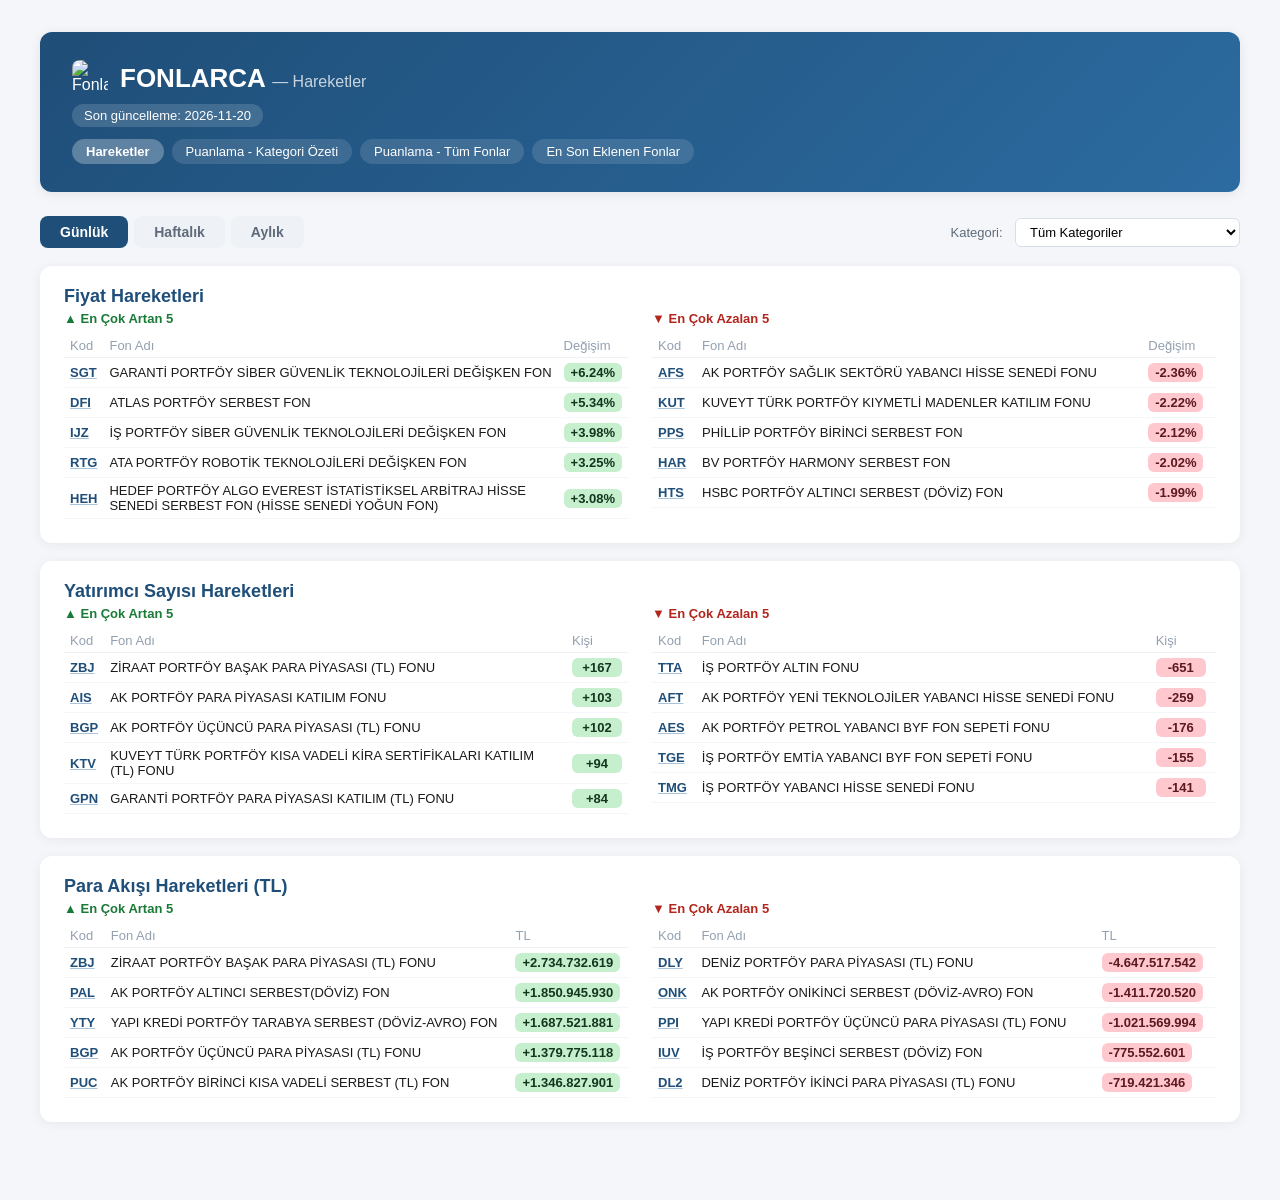
==== commit 868f853a: "Otomatik guncelleme" ====
--- a/docs/index.html
+++ b/docs/index.html
@@ -73,7 +73,7 @@
         <img src="logo.jpg" alt="Fonlarca" style="height:36px; width:36px; border-radius:8px; object-fit:cover;">
         <h1>FONLARCA <span style="font-weight:400; opacity:0.75; font-size:16px;">— Hareketler</span></h1>
     </div>
-    <div class="meta"><span>Son güncelleme: 2026-11-19</span></div>
+    <div class="meta"><span>Son güncelleme: 2026-11-20</span></div>
     <div class="nav-bar"><a href="index.html" style="background:rgba(255,255,255,0.28); font-weight:600;">Hareketler</a><a href="kategori-ozeti.html" style="background:rgba(255,255,255,0.12);">Puanlama - Kategori Özeti</a><a href="tum-fonlar.html" style="background:rgba(255,255,255,0.12);">Puanlama - Tüm Fonlar</a><a href="yeni-fonlar.html" style="background:rgba(255,255,255,0.12);">En Son Eklenen Fonlar</a></div>
 </div>
 
@@ -87,7 +87,7 @@
 <div class="period-panel active" id="panel-gunluk"></div><div class="period-panel " id="panel-haftalik"></div><div class="period-panel " id="panel-aylik"></div>
 
 <script>
-const MOVERS_DATA = {"gunluk": [{"kod": "AAL", "ad": "ATA PORTFÖY PARA PİYASASI (TL) FONU", "kat": "Para Piyasası", "fiyat": 0.1026, "kisi": -28.0, "akis": 35538766.82}, {"kod": "AAS", "ad": "ATA PORTFÖY FON SEPETİ SERBEST FONU", "kat": "Fon Sepeti", "fiyat": 4.0573, "kisi": -1.0, "akis": 0.0}, {"kod": "AAV", "ad": "ATA PORTFÖY İKİNCİ HİSSE SENEDİ (TL) FONU (HİSSE SENEDİ YOĞUN FON)", "kat": "Hisse Senedi", "fiyat": -1.5737, "kisi": -4.0, "akis": -4947.98}, {"kod": "AC1", "ad": "PARDUS PORTFÖY KISA VADELİ KATILIM SERBEST FONU", "kat": "Kısa Vade", "fiyat": 0.0969, "kisi": 0.0, "akis": 0.0}, {"kod": "AC4", "ad": "PARDUS PORTFÖY PARA PİYASASI (TL) FON", "kat": "Para Piyasası", "fiyat": 0.2237, "kisi": 0.0, "akis": 0.0}, {"kod": "AC5", "ad": "PARDUS PORTFÖY İSTATİSTİKSEL ARBİTRAJ HİSSE SENEDİ SERBEST (TL) FON (HİSSE SENEDİ YOĞUN FON)", "kat": "İstatiksel Arbitraj", "fiyat": 0.0057, "kisi": 0.0, "akis": 0.0}, {"kod": "AC6", "ad": "PARDUS PORTFÖY DÖRDÜNCÜ SERBEST (DÖVİZ) FON", "kat": "Döviz", "fiyat": 0.0577, "kisi": 0.0, "akis": 0.0}, {"kod": "ACC", "ad": "İSTANBUL PORTFÖY DÖRDÜNCÜ HİSSE SENEDİ FONU (HİSSE SENEDİ YOĞUN)", "kat": "Hisse Senedi", "fiyat": -1.7378, "kisi": -2.0, "akis": 1089000.57}, {"kod": "ACD", "ad": "İSTANBUL PORTFÖY İKİNCİ DEĞİŞKEN FON", "kat": "Değişken", "fiyat": -1.6884, "kisi": -7.0, "akis": -161437.61}, {"kod": "ACU", "ad": "İSTANBUL PORTFÖY URARTU SERBEST (DÖVİZ) FON", "kat": "Döviz", "fiyat": 0.0644, "kisi": 0.0, "akis": 0.0}, {"kod": "ADE", "ad": "AK PORTFÖY MUTLAK GETİRİ HEDEFLİ DEĞİŞKEN FON", "kat": "İstatiksel Arbitraj", "fiyat": 0.2723, "kisi": -17.0, "akis": -1067328.25}, {"kod": "ADP", "ad": "AK PORTFÖY BIST BANKA ENDEKSİ HİSSE SENEDİ (TL) FONU (HİSSE SENEDİ YOĞUN FON)", "kat": "BIST Endeks", "fiyat": -2.4198, "kisi": -53.0, "akis": -779133.82}, {"kod": "AED", "ad": "ATA PORTFÖY BİRİNCİ DEĞİŞKEN FON", "kat": "Değişken", "fiyat": -0.9076, "kisi": -2.0, "akis": -73268.93}, {"kod": "AES", "ad": "AK PORTFÖY PETROL YABANCI BYF FON SEPETİ FONU", "kat": "Emtia", "fiyat": -1.3086, "kisi": 20.0, "akis": -885278.89}, {"kod": "AEV", "ad": "ALLBATROSS PORTFÖY SANAYİ ŞİRKETLERİ HİSSE SENEDİ (TL) FONU (HİSSE SENEDİ YOĞUN FON)", "kat": "Tematik", "fiyat": -2.4252, "kisi": -1.0, "akis": 9457.53}, {"kod": "AFA", "ad": "AK PORTFÖY AMERİKA YABANCI HİSSE SENEDİ FONU", "kat": "Tematik", "fiyat": -0.6498, "kisi": -138.0, "akis": 5699816.04}, {"kod": "AFO", "ad": "AK PORTFÖY ALTIN FONU", "kat": "Altın", "fiyat": -1.9763, "kisi": -78.0, "akis": -14939738.82}, {"kod": "AFS", "ad": "AK PORTFÖY SAĞLIK SEKTÖRÜ YABANCI HİSSE SENEDİ FONU", "kat": "Tematik", "fiyat": -1.1214, "kisi": 112.0, "akis": 2603156.82}, {"kod": "AFT", "ad": "AK PORTFÖY YENİ TEKNOLOJİLER YABANCI HİSSE SENEDİ FONU", "kat": "Teknoloji Temalı", "fiyat": 0.1298, "kisi": -333.0, "akis": -23864481.99}, {"kod": "AFV", "ad": "AK PORTFÖY AVRUPA YABANCI HİSSE SENEDİ FONU", "kat": "Tematik", "fiyat": -1.3019, "kisi": 10.0, "akis": 146735.58}, {"kod": "AGC", "ad": "AK PORTFÖY İKİNCİ DEĞİŞKEN FON", "kat": "Değişken", "fiyat": 0.0695, "kisi": 3.0, "akis": 552631.63}, {"kod": "AHI", "ad": "ATLAS PORTFÖY BİRİNCİ HİSSE SENEDİ FONU(HİSSE SENEDİ YOĞUN)", "kat": "Hisse Senedi", "fiyat": -1.5863, "kisi": 0.0, "akis": 0.0}, {"kod": "AHN", "ad": "ATLAS PORTFÖY SERBEST(DÖVİZ)FON", "kat": "Döviz", "fiyat": -0.2776, "kisi": 0.0, "akis": 0.0}, {"kod": "AHU", "ad": "ATLAS PORTFÖY BİRİNCİ ÖZEL SEKTÖR BORÇLANMA ARAÇLARI FONU", "kat": "Özel Sektör Borçlanma Araçları", "fiyat": 0.0761, "kisi": 0.0, "akis": 0.0}, {"kod": "AHV", "ad": "AZİMUT PORTFÖY DENGELİ FON SEPETİ FONU", "kat": "Fon Sepeti", "fiyat": -0.4342, "kisi": 0.0, "akis": 980.05}, {"kod": "AIS", "ad": "AK PORTFÖY PARA PİYASASI KATILIM FONU", "kat": "Para Piyasası", "fiyat": 0.1015, "kisi": 164.0, "akis": 38753059.08}, {"kod": "AJ1", "ad": "A1 CAPİTAL PORTFÖY İSTATİSTİKSEL ARBİTRAJ HİSSE SENEDİ SERBEST FON (HİSSE SENEDİ YOĞUN FON)", "kat": "İstatiksel Arbitraj", "fiyat": -0.0458, "kisi": 0.0, "akis": 0.0}, {"kod": "AJK", "ad": "AK PORTFÖY 0-5 YIL VADELİ SERBEST (DÖVİZ) FON", "kat": "Döviz", "fiyat": 0.0687, "kisi": 0.0, "akis": 0.0}, {"kod": "AK2", "ad": "AK PORTFÖY UZUN VADELİ BORÇLANMA ARAÇLARI FONU", "kat": "Borçlanma Araçları", "fiyat": 0.0901, "kisi": 1.0, "akis": -3222918.95}, {"kod": "AK3", "ad": "AK PORTFÖY HİSSE SENEDİ (TL) FONU (HİSSE SENEDİ YOĞUN FON)", "kat": "Hisse Senedi", "fiyat": -1.3661, "kisi": -49.0, "akis": -36355741.47}, {"kod": "AKE", "ad": "AK PORTFÖY EUROBOND (AMERİKAN DOLARI) BORÇLANMA ARAÇLARI FONU", "kat": "Eurobond", "fiyat": 0.1222, "kisi": -40.0, "akis": -1928867.98}, {"kod": "AKU", "ad": "AK PORTFÖY BIST 30 ENDEKSİ HİSSE SENEDİ (TL) FONU (HİSSE SENEDİ YOĞUN FON)", "kat": "BIST Endeks", "fiyat": -0.9746, "kisi": -19.0, "akis": -486867.0}, {"kod": "ALC", "ad": "AK PORTFÖY KAR PAYI ÖDEYEN ŞİRKETLER HİSSE SENEDİ (TL) FONU (HİSSE SENEDİ YOĞUN FON)", "kat": "BIST Endeks", "fiyat": -1.4689, "kisi": -37.0, "akis": -159727.02}, {"kod": "AN1", "ad": "STRATEJİ PORTFÖY BİRİNCİ DEĞİŞKEN FON", "kat": "Değişken", "fiyat": -2.355, "kisi": -6.0, "akis": -7400164.6}, {"kod": "ANZ", "ad": "ATA PORTFÖY DÖRDÜNCÜ SERBEST (DÖVİZ) FON", "kat": "Döviz", "fiyat": 0.108, "kisi": 0.0, "akis": 0.0}, {"kod": "AOJ", "ad": "ALLBATROSS PORTFÖY İNŞAAT SEKTÖRÜ HİSSE SENEDİ SERBEST (TL) FON (HİSSE SENEDİ YOĞUN FON)", "kat": "Tematik", "fiyat": -2.7344, "kisi": 0.0, "akis": 0.0}, {"kod": "AOY", "ad": "AK PORTFÖY ALTERNATİF ENERJİ YABANCI HİSSE SENEDİ FONU", "kat": "Tematik", "fiyat": -3.9741, "kisi": -45.0, "akis": -4748332.65}, {"kod": "AP5", "ad": "ATLAS PORTFÖY BEŞİNCİ HİSSE SENEDİ SERBEST FON (HİSSE SENEDİ YOĞUN FON)", "kat": "Hisse Senedi", "fiyat": 0.0768, "kisi": 0.0, "akis": 0.0}, {"kod": "AP7", "ad": "PARDUS PORTFÖY ALGO ETNA İSTATİSTİKSEL ARBİTRAJ SERBEST FON", "kat": "İstatiksel Arbitraj", "fiyat": -0.003, "kisi": 0.0, "akis": 0.0}, {"kod": "APJ", "ad": "AK PORTFÖY BIST ŞİRKETLERİ FON SEPETİ FONU", "kat": "Tematik", "fiyat": -1.243, "kisi": -3.0, "akis": -108874.01}, {"kod": "APT", "ad": "AK PORTFÖY ORTA VADELI BORÇLANMA ARAÇLARI FONU", "kat": "Borçlanma Araçları", "fiyat": 0.1311, "kisi": -3.0, "akis": -478326.27}, {"kod": "ARE", "ad": "İSTANBUL PORTFÖY YABANCI HİSSE SENEDİ FONU", "kat": "Tematik", "fiyat": -1.3695, "kisi": 0.0, "akis": 541965.82}, {"kod": "ARL", "ad": "AK PORTFÖY BİRİNCİ FON SEPETİ FONU", "kat": "Fon Sepeti", "fiyat": 0.6311, "kisi": -8.0, "akis": -500637.52}, {"kod": "ARM", "ad": "AK PORTFÖY İKİNCİ FON SEPETİ FONU", "kat": "Fon Sepeti", "fiyat": 0.6659, "kisi": -4.0, "akis": -6553619.79}, {"kod": "AS1", "ad": "ALLBATROSS PORTFÖY BİRİNCİ SERBEST (DÖVİZ) FON", "kat": "Döviz", "fiyat": 0.0481, "kisi": 0.0, "akis": 0.0}, {"kod": "ASJ", "ad": "AKTİF PORTFÖY HİSSE SENEDİ (TL) FONU (HİSSE SENEDİ YOĞUN FON)", "kat": "Hisse Senedi", "fiyat": -1.4769, "kisi": -1.0, "akis": -2788.51}, {"kod": "ATJ", "ad": "AZİMUT PORTFÖY İKİNCİ DEĞİŞKEN FON", "kat": "Değişken", "fiyat": -1.6528, "kisi": 0.0, "akis": 0.0}, {"kod": "AU1", "ad": "A1 CAPİTAL PORTFÖY ALTIN FONU", "kat": "Altın", "fiyat": -1.8343, "kisi": 0.0, "akis": 0.0}, {"kod": "AUV", "ad": "AK PORTFÖY UZUN VADELİ SERBEST (DÖVİZ) FON", "kat": "Döviz", "fiyat": 0.2014, "kisi": -1.0, "akis": 0.0}, {"kod": "AYA", "ad": "ATA PORTFÖY KAR PAYI ÖDEYEN HİSSE SENEDİ (TL) FONU (HİSSE SENEDİ YOĞUN FON)", "kat": "Kar Payı Ödeyen", "fiyat": -1.5346, "kisi": -21.0, "akis": -1043691.36}, {"kod": "AYR", "ad": "AK PORTFÖY ÖZEL SEKTÖR BORÇLANMA ARAÇLARI (TL) FONU", "kat": "Özel Sektör Borçlanma Araçları", "fiyat": 0.0941, "kisi": -15.0, "akis": -18598646.94}, {"kod": "BAG", "ad": "BULLS PORTFÖY ATAK DEĞIŞKEN FON", "kat": "Değişken", "fiyat": 0.0908, "kisi": 0.0, "akis": 0.0}, {"kod": "BAI", "ad": "BV PORTFÖY ALTIN KATILIM FONU", "kat": "Altın", "fiyat": -1.8339, "kisi": 1.0, "akis": 3984.48}, {"kod": "BBF", "ad": "PARDUS PORTFÖY BİRİNCİ BORÇLANMA ARAÇLARI (TL) FONU", "kat": "Borçlanma Araçları", "fiyat": 0.0941, "kisi": 0.0, "akis": 0.0}, {"kod": "BBP", "ad": "ALLBATROSS PORTFÖY BİRİNCİ BORÇLANMA ARAÇLARI FONU", "kat": "Borçlanma Araçları", "fiyat": 0.1169, "kisi": -1.0, "akis": 235002.65}, {"kod": "BBS", "ad": "BULLS PORTFÖY BİRİNCİ SERBEST (TL) FON", "kat": "Diğer Serbest", "fiyat": 0.0842, "kisi": 0.0, "akis": 0.0}, {"kod": "BCK", "ad": "DENİZ PORTFÖY BLOCKCHAİN VE FINTECH TEKNOLOJİLERİ DEĞİŞKEN FON", "kat": "Teknoloji Temalı", "fiyat": -0.8316, "kisi": -1.0, "akis": 543805.37}, {"kod": "BCO", "ad": "BULLS PORTFÖY ÇOKLU VARLIK KATILIM FONU", "kat": "Çoklu Varlık", "fiyat": -1.5069, "kisi": 0.0, "akis": 0.0}, {"kod": "BDA", "ad": "YAPI KREDİ PORTFÖY BİRİNCİ KATILIM SERBEST (DÖVİZ-AVRO) FON", "kat": "Döviz", "fiyat": -0.1708, "kisi": -6.0, "akis": -466107134.24}, {"kod": "BDC", "ad": "AURA PORTFÖY BODRUM SERBEST FON", "kat": "Diğer Serbest", "fiyat": -0.8447, "kisi": 0.0, "akis": 0.0}, {"kod": "BDS", "ad": "PARDUS PORTFÖY BIST 30 DIŞI ŞİRKETLER HİSSE SENEDİ (TL) FONU (HİSSE SENEDİ YOĞUN FON)", "kat": "BIST Endeks", "fiyat": -1.5292, "kisi": 0.0, "akis": 0.0}, {"kod": "BDY", "ad": "AK PORTFÖY BIST 100 DIŞI ŞİRKETLER HİSSE SENEDİ (TL) FONU (HİSSE SENEDİ YOĞUN FON)", "kat": "BIST Endeks", "fiyat": -2.3463, "kisi": -2.0, "akis": -626480.83}, {"kod": "BFE", "ad": "ALLBATROSS PORTFÖY BİRİNCİ FON SEPETİ FONU", "kat": "Fon Sepeti", "fiyat": -1.4867, "kisi": -1.0, "akis": 0.0}, {"kod": "BFS", "ad": "BULLS PORTFÖY EMTİA FON SEPETİ FONU", "kat": "Emtia", "fiyat": -1.4857, "kisi": 0.0, "akis": 0.0}, {"kod": "BFT", "ad": "AZİMUT PORTFÖY BANKA VE FİNANS SEKTÖRÜ HİSSE SENEDİ FONU (HİSSE SENEDİ YOĞUN FON)", "kat": "Tematik", "fiyat": -1.9996, "kisi": -2.0, "akis": -1194580.84}, {"kod": "BGP", "ad": "AK PORTFÖY ÜÇÜNCÜ PARA PİYASASI (TL) FONU", "kat": "Para Piyasası", "fiyat": 0.106, "kisi": 36.0, "akis": 106157580.73}, {"kod": "BHA", "ad": "BULLS PORTFÖY HİSSE SENEDİ (TL) FONU (HİSSE SENEDİ YOĞUN FON)", "kat": "Hisse Senedi", "fiyat": -1.7729, "kisi": 0.0, "akis": 0.0}, {"kod": "BHF", "ad": "PARDUS PORTFÖY BİRİNCİ DEĞİŞKEN FON", "kat": "Değişken", "fiyat": -0.4202, "kisi": 0.0, "akis": 0.0}, {"kod": "BHI", "ad": "BV PORTFÖY MUTLAK GETİRİ HEDEFLİ HİSSE SENEDİ SERBEST (TL) FON (HİSSE SENEDİ YOĞUN FON)", "kat": "İstatiksel Arbitraj", "fiyat": 0.0981, "kisi": -3.0, "akis": -5007802.91}, {"kod": "BHL", "ad": "İŞ PORTFÖY BİRİNCİ HİSSE SENEDİ SERBEST FON (HİSSE SENEDİ YOĞUN FON)", "kat": "Hisse Senedi", "fiyat": -1.0922, "kisi": -3.0, "akis": -144255.74}, {"kod": "BID", "ad": "QNB PORTFÖY BIST 100 DIŞI ŞİRKETLER HİSSE SENEDİ (TL) FONU (HİSSE SENEDİ YOĞUN FON)", "kat": "BIST Endeks", "fiyat": -3.1495, "kisi": -3.0, "akis": 458188.35}, {"kod": "BIG", "ad": "YAPI KREDİ PORTFÖY ÜÇÜNCÜ HİSSE SENEDİ FONU (HİSSE SENEDİ YOĞUN FON)", "kat": "Hisse Senedi", "fiyat": -1.8915, "kisi": -4.0, "akis": -179503.63}, {"kod": "BIH", "ad": "PARDUS PORTFÖY BİRİNCİ HİSSE SENEDİ (TL) FONU (HİSSE SENEDİ YOĞUN FON)", "kat": "Hisse Senedi", "fiyat": -0.3889, "kisi": 0.0, "akis": 0.0}, {"kod": "BIO", "ad": "İŞ PORTFÖY SÜRDÜRÜLEBİLİRLİK HİSSE SENEDİ (TL) FONU (HİSSE SENEDİ YOĞUN FON)", "kat": "Tematik", "fiyat": -1.6448, "kisi": -14.0, "akis": -577164.98}, {"kod": "BIP", "ad": "İSTANBUL PORTFÖY BİRİNCİ PARA PİYASASI SERBEST (TL) FON", "kat": "Para Piyasası", "fiyat": 0.1028, "kisi": 2.0, "akis": -7558804.33}, {"kod": "BIS", "ad": "BV PORTFÖY BİRİNCİ SERBEST FON", "kat": "Diğer Serbest", "fiyat": 0.0973, "kisi": 0.0, "akis": -15442.33}, {"kod": "BIY", "ad": "AZİMUT PORTFÖY BIST 100 DIŞI ŞİRKETLER HİSSE SENEDİ FONU (HİSSE SENEDİ YOĞUN FON)", "kat": "BIST Endeks", "fiyat": 0.0873, "kisi": 0.0, "akis": -1492.97}, {"kod": "BJD", "ad": "AZİMUT PORTFÖY 13.0 SERBEST (DÖVİZ) FON", "kat": "Döviz", "fiyat": 0.0552, "kisi": 0.0, "akis": 0.0}, {"kod": "BKY", "ad": "YAPI KREDİ PORTFÖY BİRİNCİ KATILIM SERBEST (DÖVİZ) FON", "kat": "Döviz", "fiyat": 0.0627, "kisi": -6.0, "akis": 7333166.53}, {"kod": "BLD", "ad": "DENİZ PORTFÖY BALEV EĞİTİME DESTEK SERBEST FON", "kat": "Diğer Serbest", "fiyat": 0.093, "kisi": -2.0, "akis": -1321453.7}, {"kod": "BLT", "ad": "BULLS PORTFÖY ALTIN FONU", "kat": "Altın", "fiyat": -1.8514, "kisi": 0.0, "akis": 0.0}, {"kod": "BMU", "ad": "BULLS PORTFÖY MUTLAK GETİRİ HEDEFLİ HİSSE SENEDİ SERBEST FON (HİSSE SENEDİ YOĞUN FON)", "kat": "İstatiksel Arbitraj", "fiyat": 0.0756, "kisi": 0.0, "akis": 0.0}, {"kod": "BNC", "ad": "AK PORTFÖY BEŞİNCİ SERBEST FON", "kat": "Diğer Serbest", "fiyat": 0.1577, "kisi": -1.0, "akis": -252.12}, {"kod": "BNH", "ad": "İSTANBUL PORTFÖY BANKACILIK SEKTÖRÜ HİSSE SENEDİ SERBEST (TL) FON (HİSSE SENEDİ YOĞUN FON)", "kat": "Tematik", "fiyat": -2.3041, "kisi": 0.0, "akis": -396.41}, {"kod": "BOL", "ad": "AKTİF PORTFÖY BORÇLANMA ARAÇLARI FONU", "kat": "Borçlanma Araçları", "fiyat": 0.1395, "kisi": -1.0, "akis": -20609869.35}, {"kod": "BON", "ad": "A1 CAPİTAL PORTFÖY BORÇLANMA ARAÇLARI FONU", "kat": "Borçlanma Araçları", "fiyat": 0.1107, "kisi": 0.0, "akis": 0.0}, {"kod": "BOS", "ad": "BULLS PORTFÖY ALTINCI HİSSE SENEDİ SERBEST FON (HİSSE SENEDİ YOĞUN FON)", "kat": "Hisse Senedi", "fiyat": 0.1604, "kisi": 0.0, "akis": 0.0}, {"kod": "BPZ", "ad": "BULLS PORTFÖY PARA PİYASASI (TL) FONU", "kat": "Para Piyasası", "fiyat": 0.1238, "kisi": 0.0, "akis": 0.0}, {"kod": "BRC", "ad": "RE-PIE PORTFÖY BİRİNCİ İSTATİSTİKSEL ARBİTRAJ HİSSE SENEDİ SERBEST FON (HİSSE SENEDİ YOĞUN FON)", "kat": "İstatiksel Arbitraj", "fiyat": -2.8272, "kisi": 0.0, "akis": 0.0}, {"kod": "BRF", "ad": "DENİZ PORTFÖY BİRİNCİ FON SEPETİ FONU", "kat": "Fon Sepeti", "fiyat": -0.6827, "kisi": -2.0, "akis": -227020.56}, {"kod": "BRR", "ad": "AK PORTFÖY İKİNCİ KISA VADELİ BORÇLANMA ARAÇLARI (TL) FONU", "kat": "Borçlanma Araçları", "fiyat": 0.1094, "kisi": 89.0, "akis": 115882569.41}, {"kod": "BRT", "ad": "PARDUS PORTFÖY BEREKET HİSSE SENEDİ SERBEST FON (HİSSE SENEDİ YOĞUN FON)", "kat": "Hisse Senedi", "fiyat": -0.0836, "kisi": 0.0, "akis": 0.0}, {"kod": "BS1", "ad": "AHLATCI PORTFÖY BİRİNCİ SERBEST (TL) FON", "kat": "Diğer Serbest", "fiyat": -2.0729, "kisi": -13.0, "akis": -4780646.43}, {"kod": "BSD", "ad": "BV PORTFÖY SERBEST (DÖVİZ) FON", "kat": "Döviz", "fiyat": -0.0006, "kisi": -1.0, "akis": -658814.22}, {"kod": "BSH", "ad": "ATLAS PORTFÖY BANKACILIK SEKTÖRÜ HİSSE SENEDİ SERBEST FON (HİSSE SENEDİ YOĞUN FON)", "kat": "Hisse Senedi", "fiyat": 0.0603, "kisi": 0.0, "akis": 0.0}, {"kod": "BSM", "ad": "GLOBAL MD PORTFÖY BERRAK SERBEST FON", "kat": "Diğer Serbest", "fiyat": -0.1521, "kisi": -17.0, "akis": -104697.9}, {"kod": "BST", "ad": "PARDUS PORTFÖY BANKACILIK SEKTÖRÜ DIŞI ŞİRKETLER HİSSE SENEDİ SERBEST (TL) FON (HİSSE SENEDİ YOĞUN FON)", "kat": "Tematik", "fiyat": 0.0052, "kisi": 0.0, "akis": 0.0}, {"kod": "BTE", "ad": "BV PORTFÖY OYUN VE TEKNOLOJİ DEĞİŞKEN FON", "kat": "Teknoloji Temalı", "fiyat": -3.0825, "kisi": -3.0, "akis": -2533203.12}, {"kod": "BTJ", "ad": "ATLAS PORTFÖY İSTATİSTİKSEL ARBİTRAJ HİSSE SENEDİ SERBEST FON (HİSSE SENEDİ YOĞUN FON)", "kat": "İstatiksel Arbitraj", "fiyat": 0.0822, "kisi": 0.0, "akis": 0.0}, {"kod": "BTK", "ad": "BV PORTFÖY TEKNOLOJİ KATILIM FONU", "kat": "Teknoloji Temalı", "fiyat": -0.0419, "kisi": -6.0, "akis": -82710.47}, {"kod": "BTZ", "ad": "ATLAS PORTFÖY BIST 30 DIŞI ŞİRKETLER HİSSE SENEDİ FONU (HİSSE SENEDİ YOĞUN FON)", "kat": "BIST Endeks", "fiyat": -1.4349, "kisi": 0.0, "akis": 0.0}, {"kod": "BUB", "ad": "BULLS PORTFÖY BİRİNCİ FON SEPETİ FONU", "kat": "Fon Sepeti", "fiyat": -0.7893, "kisi": 0.0, "akis": 0.0}, {"kod": "BUV", "ad": "BULLS PORTFÖY VOLTRAN SERBEST (TL) FON", "kat": "Diğer Serbest", "fiyat": -2.0033, "kisi": 0.0, "akis": 0.0}, {"kod": "BUY", "ad": "AK PORTFÖY BÜYÜYEN ŞİRKETLER HİSSE SENEDİ (TL) FONU (HİSSE SENEDİ YOĞUN FON)", "kat": "Tematik", "fiyat": -1.7664, "kisi": -16.0, "akis": -98753.09}, {"kod": "BV1", "ad": "BV PORTFÖY BİRİNCİ HİSSE SENEDİ (TL) FON (HİSSE SENEDİ YOĞUN FON)", "kat": "Hisse Senedi", "fiyat": -2.0782, "kisi": 0.0, "akis": 244804.3}, {"kod": "BVD", "ad": "BV PORTFÖY BİRİNCİ DEĞİŞKEN FON", "kat": "Değişken", "fiyat": 0.252, "kisi": -2.0, "akis": -327978.42}, {"kod": "BVF", "ad": "BV PORTFÖY PARA PİYASASI (TL) FON", "kat": "Para Piyasası", "fiyat": -1.2054, "kisi": 0.0, "akis": -6915652.01}, {"kod": "BVK", "ad": "BULLS PORTFÖY VOLTRAN KATILIM SERBEST (TL) FON", "kat": "Diğer Katılım", "fiyat": -1.4122, "kisi": 0.0, "akis": 0.0}, {"kod": "BVM", "ad": "ALLBATROSS PORTFÖY BİRİNCİ HİSSE SENEDİ SERBEST (TL) FON (HİSSE SENEDİ YOĞUN FON)", "kat": "Hisse Senedi", "fiyat": -1.819, "kisi": 0.0, "akis": -1389.07}, {"kod": "BVV", "ad": "BV PORTFÖY TEKNOLOJİ DEĞİŞKEN FON", "kat": "Teknoloji Temalı", "fiyat": -0.3022, "kisi": -1.0, "akis": -7811.14}, {"kod": "BVZ", "ad": "BV PORTFÖY İSTATİSTİKSEL ARBİTRAJ SERBEST (TL) FON", "kat": "İstatiksel Arbitraj", "fiyat": 0.0948, "kisi": -2.0, "akis": -3190747.5}, {"kod": "CAH", "ad": "A1 CAPİTAL PORTFÖY HİSSE SENEDİ SERBEST FON (HİSSE SENEDİ YOĞUN FON)", "kat": "Hisse Senedi", "fiyat": -0.0219, "kisi": 0.0, "akis": 0.0}, {"kod": "CFO", "ad": "ROTA PORTFÖY İKİNCİ PARA PİYASASI FONU", "kat": "Para Piyasası", "fiyat": 0.0989, "kisi": 0.0, "akis": 133189.57}, {"kod": "CIN", "ad": "AKTİF PORTFÖY BİRİNCİ SERBEST FON", "kat": "Diğer Serbest", "fiyat": -0.6245, "kisi": 0.0, "akis": -46427.16}, {"kod": "CKF", "ad": "ALBARAKA PORTFÖY ÇOKLU VARLIK KATILIM FONU", "kat": "Çoklu Varlık", "fiyat": -0.7141, "kisi": -12.0, "akis": -249333.43}, {"kod": "CKL", "ad": "YAPI KREDİ PORTFÖY ÇOKLU VARLIK DEĞİŞKEN FON", "kat": "Çoklu Varlık", "fiyat": -0.0184, "kisi": -5.0, "akis": -908527.02}, {"kod": "CKS", "ad": "İŞ PORTFÖY BİRİNCİ KATILIM SERBEST (DÖVİZ) FON", "kat": "Döviz", "fiyat": 0.063, "kisi": -9.0, "akis": 293812.86}, {"kod": "CPT", "ad": "ROTA PORTFÖY ÇİP TEKNOLOJİLERİ DEĞİŞKEN FON", "kat": "Teknoloji Temalı", "fiyat": -1.4366, "kisi": -17.0, "akis": -1272269.1}, {"kod": "CPU", "ad": "AKTİF PORTFÖY TEKNOLOJİ KATILIM FONU", "kat": "Teknoloji Temalı", "fiyat": -0.8529, "kisi": -57.0, "akis": -4242035.07}, {"kod": "CVK", "ad": "INVEO PORTFÖY ÇOKLU VARLIK KATILIM FONU", "kat": "Çoklu Varlık", "fiyat": -0.1675, "kisi": -2.0, "akis": -24201.69}, {"kod": "CVL", "ad": "A1 CAPİTAL PORTFÖY ÇOKLU VARLIK KATILIM FONU", "kat": "Çoklu Varlık", "fiyat": -0.3484, "kisi": 0.0, "akis": 0.0}, {"kod": "DA1", "ad": "A1 CAPİTAL PORTFÖY SERBEST (DÖVİZ) FON", "kat": "Döviz", "fiyat": 0.1281, "kisi": 0.0, "akis": 0.0}, {"kod": "DAH", "ad": "DENİZ PORTFÖY HİSSE SENEDİ FONU (HİSSE SENEDİ YOĞUN FON)", "kat": "Hisse Senedi", "fiyat": -2.4168, "kisi": -5.0, "akis": -41438.6}, {"kod": "DAS", "ad": "DENİZ PORTFÖY ONİKİNCİ SERBEST (DÖVİZ) FON", "kat": "Döviz", "fiyat": 0.0595, "kisi": -36.0, "akis": -131783381.48}, {"kod": "DBA", "ad": "DENİZ PORTFÖY ALTIN FONU", "kat": "Altın", "fiyat": -1.9823, "kisi": -11.0, "akis": 5404564.42}, {"kod": "DBB", "ad": "DENİZ PORTFÖY BORÇLANMA ARAÇLARI FONU", "kat": "Borçlanma Araçları", "fiyat": 0.1494, "kisi": -4.0, "akis": -56667.95}, {"kod": "DBH", "ad": "DENİZ PORTFÖY EUROBOND (DÖVİZ) BORÇLANMA ARAÇLARI FONU", "kat": "Eurobond", "fiyat": 0.1093, "kisi": -8.0, "akis": -924441.93}, {"kod": "DBK", "ad": "DENİZ PORTFÖY KISA VADELİ BORÇLANMA ARAÇLARI (TL) FONU", "kat": "Borçlanma Araçları", "fiyat": 0.0949, "kisi": -1.0, "akis": 14086367.66}, {"kod": "DBP", "ad": "DENİZ PORTFÖY BİRİNCİ DEĞİŞKEN FON", "kat": "Değişken", "fiyat": -0.4459, "kisi": -4.0, "akis": 27684.19}, {"kod": "DBZ", "ad": "DENİZ PORTFÖY ÖZEL SEKTÖR BORÇLANMA ARAÇLARI FONU", "kat": "Özel Sektör Borçlanma Araçları", "fiyat": 0.0941, "kisi": -14.0, "akis": -7672506.04}, {"kod": "DCB", "ad": "DENİZ PORTFÖY PARA PİYASASI SERBEST (TL) FON", "kat": "Para Piyasası", "fiyat": 0.0954, "kisi": -68.0, "akis": -21843420.97}, {"kod": "DDA", "ad": "DENİZ PORTFÖY BANKACILIK SEKTÖRÜ HİSSE SENEDİ SERBEST FON (HİSSE SENEDİ YOĞUN FON)", "kat": "BIST Endeks", "fiyat": -2.5258, "kisi": -6.0, "akis": 11046.48}, {"kod": "DDF", "ad": "DENİZ PORTFÖY DİNAMO HİSSE SENEDİ SERBEST (TL) FON (HİSSE SENEDİ YOĞUN FON)", "kat": "Hisse Senedi", "fiyat": -2.1358, "kisi": -1.0, "akis": -7457.21}, {"kod": "DEF", "ad": "ALLBATROSS PORTFÖY DEFNE SERBEST FON", "kat": "Diğer Serbest", "fiyat": -1.2125, "kisi": 0.0, "akis": 0.0}, {"kod": "DFC", "ad": "DENİZ PORTFÖY TARIM VE GIDA DEĞİŞKEN FON", "kat": "Tematik", "fiyat": -1.1083, "kisi": -3.0, "akis": 5529.95}, {"kod": "DFD", "ad": "DENİZ PORTFÖY EMTİA SERBEST FON", "kat": "Emtia", "fiyat": -1.4733, "kisi": -1.0, "akis": 0.0}, {"kod": "DFI", "ad": "ATLAS PORTFÖY SERBEST FON", "kat": "Diğer Serbest", "fiyat": 6.5358, "kisi": 0.0, "akis": 0.0}, {"kod": "DGF", "ad": "A1 CAPİTAL PORTFÖY DEĞİŞKEN FON", "kat": "Değişken", "fiyat": 0.09, "kisi": 0.0, "akis": 0.0}, {"kod": "DGH", "ad": "ATA PORTFÖY PARA PİYASASI SERBEST (TL) FON", "kat": "Diğer Serbest", "fiyat": 0.0976, "kisi": -1.0, "akis": -7527.36}, {"kod": "DHJ", "ad": "DENİZ PORTFÖY TEKNOLOJİ ŞİRKETLERİ HİSSE SENEDİ FONU (HİSSE SENEDİ YOĞUN FON)", "kat": "Teknoloji Temalı", "fiyat": -2.3073, "kisi": -9.0, "akis": -50113.61}, {"kod": "DHM", "ad": "DENİZ PORTFÖY ESG-SÜRDÜRÜLEBİLİRLİK FON SEPETİ FONU", "kat": "Tematik", "fiyat": -1.2417, "kisi": 0.0, "akis": -95338.85}, {"kod": "DHT", "ad": "DENİZ PORTFÖY HAVACILIK VE SAVUNMA TEKNOLOJİLERİ DEĞİŞKEN FON", "kat": "Teknoloji Temalı", "fiyat": -0.5524, "kisi": -2.0, "akis": -484284.83}, {"kod": "DHV", "ad": "DENİZ PORTFÖY BİRİNCİ HİSSE SENEDİ SERBEST (TL) FON (HİSSE SENEDİ YOĞUN FON)", "kat": "Hisse Senedi", "fiyat": -1.9914, "kisi": -1.0, "akis": 0.0}, {"kod": "DID", "ad": "DENİZ PORTFÖY İKİNCİ DEĞİŞKEN FON", "kat": "Değişken", "fiyat": -1.146, "kisi": -1.0, "akis": -241344.35}, {"kod": "DIP", "ad": "DENİZ PORTFÖY İKİNCİ PARA PİYASASI SERBEST (TL) FON", "kat": "Para Piyasası", "fiyat": 0.0976, "kisi": -6.0, "akis": 275936500.35}, {"kod": "DKC", "ad": "DENİZ PORTFÖY İKİNCİ SERBEST FON", "kat": "Diğer Serbest", "fiyat": -0.0906, "kisi": 0.0, "akis": 0.0}, {"kod": "DKH", "ad": "DENİZ PORTFÖY KATILIM HİSSE SENEDİ (TL) FONU (HİSSE SENEDİ YOĞUN FON)", "kat": "Hisse Senedi", "fiyat": -1.8307, "kisi": -3.0, "akis": 23490.17}, {"kod": "DKL", "ad": "DENİZ PORTFÖY BİRİNCİ KATILIM SERBEST (DÖVİZ) FON", "kat": "Döviz", "fiyat": 0.0753, "kisi": 0.0, "akis": 2548839.4}, {"kod": "DKR", "ad": "DENİZ PORTFÖY ONDÖRDÜNCÜ SERBEST FON", "kat": "Diğer Serbest", "fiyat": 0.0329, "kisi": -4.0, "akis": -16411.75}, {"kod": "DL2", "ad": "DENİZ PORTFÖY İKİNCİ PARA PİYASASI (TL) FONU", "kat": "Para Piyasası", "fiyat": 0.102, "kisi": 56.0, "akis": 4882665.54}, {"kod": "DLD", "ad": "DENİZ PORTFÖY SÜRDÜRÜLEBİLİRLİK HİSSE SENEDİ FONU (HİSSE SENEDİ YOĞUN FON)", "kat": "Tematik", "fiyat": -1.5127, "kisi": -1.0, "akis": -2122646.55}, {"kod": "DLY", "ad": "DENİZ PORTFÖY PARA PİYASASI (TL) FONU", "kat": "Para Piyasası", "fiyat": 0.0982, "kisi": 157.0, "akis": 124929031.32}, {"kod": "DLZ", "ad": "DENİZ PORTFÖY ALİZE HİSSE SENEDİ SERBEST (TL) FON (HİSSE SENEDİ YOĞUN FON)", "kat": "Hisse Senedi", "fiyat": 0.0708, "kisi": 0.0, "akis": 0.0}, {"kod": "DMG", "ad": "DENİZ PORTFÖY GÜMÜŞ FON SEPETİ FONU", "kat": "Gümüş", "fiyat": -3.6669, "kisi": -22.0, "akis": -1855311.69}, {"kod": "DNF", "ad": "A1 CAPİTAL PORTFÖY DİNAMİK FON SEPETİ FONU", "kat": "Fon Sepeti", "fiyat": 0.0934, "kisi": 0.0, "akis": 0.0}, {"kod": "DNH", "ad": "DENİZ PORTFÖY İNŞAAT SEKTÖRÜ HİSSE SENEDİ SERBEST (TL) FON (HİSSE SENEDİ YOĞUN FON)", "kat": "Tematik", "fiyat": -2.508, "kisi": 0.0, "akis": -610.22}, {"kod": "DNK", "ad": "TACİRLER PORTFÖY DENGE KATILIM SERBEST FON", "kat": "Diğer Serbest", "fiyat": -2.1039, "kisi": 0.0, "akis": 0.0}, {"kod": "DNM", "ad": "QNB PORTFÖY DİNAMİK DAĞILIMLI SERBEST (DÖVİZ) FON", "kat": "Döviz", "fiyat": 0.3006, "kisi": -1.0, "akis": -3754202.9}, {"kod": "DNP", "ad": "DENİZ PORTFÖY PARA PİYASASI KATILIM SERBEST (TL) FON", "kat": "Para Piyasası", "fiyat": 0.1008, "kisi": 0.0, "akis": 11254271.51}, {"kod": "DOH", "ad": "TERA PORTFÖY DÖRDÜNCÜ HİSSE SENEDİ SERBEST (TL) FON (HİSSE SENEDİ YOĞUN FON)", "kat": "Hisse Senedi", "fiyat": 0.0, "kisi": 0.0, "akis": 0.0}, {"kod": "DOL", "ad": "AKTİF PORTFÖY ÜÇÜNCÜ AKTİF SERBEST (DÖVİZ) FON", "kat": "Döviz", "fiyat": 0.0538, "kisi": -1.0, "akis": -93328196.87}, {"kod": "DOV", "ad": "DENİZ PORTFÖY ONÜÇÜNCÜ SERBEST (DÖVİZ-AVRO) FON", "kat": "Döviz", "fiyat": -0.1723, "kisi": -27.0, "akis": -60518146.27}, {"kod": "DPB", "ad": "DENİZ PORTFÖY SERBEST (DÖVİZ) FON", "kat": "Döviz", "fiyat": -0.1372, "kisi": -5.0, "akis": -4704573.2}, {"kod": "DPI", "ad": "DENİZ PORTFÖY İSTATİSTİKSEL ARBİTRAJ HİSSE SENEDİ SERBEST FON (HİSSE SENEDİ YOĞUN FON)", "kat": "İstatiksel Arbitraj", "fiyat": 0.0949, "kisi": -2.0, "akis": -12009110.86}, {"kod": "DPK", "ad": "DENİZ PORTFÖY KİRA SERTİFİKALARI KATILIM (TL) FONU", "kat": "Kira Sertifikası", "fiyat": 0.0827, "kisi": 1.0, "akis": 757431.65}, {"kod": "DPT", "ad": "DENİZ PORTFÖY BİST TEMETTÜ 25 ENDEKSİ HİSSE SENEDİ FONU ( HİSSE SENEDİ YOĞUN FON )", "kat": "BIST Endeks", "fiyat": -1.3341, "kisi": -12.0, "akis": -165611.67}, {"kod": "DRA", "ad": "NEO PORTFÖY DORA SERBEST FON", "kat": "Diğer Serbest", "fiyat": -4.756, "kisi": 0.0, "akis": 0.0}, {"kod": "DRT", "ad": "DENİZ PORTFÖY ROBOTİK TEKNOLOJİLERİ DEĞİŞKEN FON", "kat": "Teknoloji Temalı", "fiyat": -0.8834, "kisi": 0.0, "akis": -24692.54}, {"kod": "DSD", "ad": "DENİZ PORTFÖY İKİNCİ SERBEST (DÖVİZ_AVRO) FON", "kat": "Döviz", "fiyat": -0.1694, "kisi": -9.0, "akis": -1013743.71}, {"kod": "DSP", "ad": "DENİZ PORTFÖY DENGELİ FON SEPETİ FONU", "kat": "Fon Sepeti", "fiyat": -0.8739, "kisi": -3.0, "akis": -440113.47}, {"kod": "DTH", "ad": "EMAA BLUE PORTFÖY DÖNÜŞÜM TEKNOLOJİLERİ HİSSE SENEDİ (TL) FONU (HİSSE SENEDİ YOĞUN FON)", "kat": "Teknoloji Temalı", "fiyat": -1.9694, "kisi": -1.0, "akis": -11.77}, {"kod": "DTL", "ad": "DENİZ PORTFÖY BIST 100 DIŞI ŞİRKETLER HİSSE SENEDİ (TL) FONU (HİSSE SENEDİ YOĞUN FON)", "kat": "BIST Endeks", "fiyat": -3.0072, "kisi": -5.0, "akis": 607.66}, {"kod": "DTM", "ad": "DENİZ PORTFÖY TEMETTÜ ÖDEYEN ŞİRKETLER DEĞİŞKEN FON", "kat": "Tematik", "fiyat": -1.316, "kisi": -5.0, "akis": -74752.66}, {"kod": "DTZ", "ad": "AK PORTFÖY ROBOTİK TEKNOLOJİLER DEĞİŞKEN FON", "kat": "Teknoloji Temalı", "fiyat": -0.7927, "kisi": -6.0, "akis": -121726.24}, {"kod": "DUD", "ad": "DENİZ PORTFÖY UZUN VADELİ SERBEST (DÖVİZ) FON", "kat": "Döviz", "fiyat": 0.2911, "kisi": -1.0, "akis": -198226.14}, {"kod": "DUH", "ad": "HEDEF PORTFÖY UFUK HİSSE SENEDİ SERBEST FON (HİSSE SENEDİ YOĞUN FON)", "kat": "Hisse Senedi", "fiyat": 0.031, "kisi": 0.0, "akis": 0.0}, {"kod": "DUV", "ad": "DENİZ PORTFÖY UZUN VADELİ BORÇLANMA ARAÇLARI FONU", "kat": "Borçlanma Araçları", "fiyat": 0.1253, "kisi": -1.0, "akis": 15127.91}, {"kod": "DVS", "ad": "DENİZ PORTFÖY KISA VADELİ SERBEST (TL) FON", "kat": "Kısa Vade", "fiyat": 0.0946, "kisi": 3.0, "akis": 7131960032.89}, {"kod": "DVT", "ad": "DENİZ PORTFÖY METAVERSE VE DİJİTAL YAŞAM TEKNOLOJİLERİ DEĞİŞKEN FON", "kat": "Teknoloji Temalı", "fiyat": -0.7353, "kisi": -11.0, "akis": -203046.7}, {"kod": "DXP", "ad": "DENİZ PORTFÖY İHRACATÇI ŞİRKETLER HİSSE SENEDİ FONU (HİSSE SENEDİ YOĞUN FON)", "kat": "Tematik", "fiyat": -2.0369, "kisi": 1.0, "akis": 135445.51}, {"kod": "DYN", "ad": "DENİZ PORTFÖY ELEKTRİKLİ VE OTONOM ARAÇ TEKNOLOJİLERİ DEĞİŞKEN FON", "kat": "Teknoloji Temalı", "fiyat": -0.6163, "kisi": -4.0, "akis": 1423.71}, {"kod": "DZE", "ad": "DENİZ PORTFÖY BIST 100 ENDEKSİ HİSSE SENEDİ FONU(HİSSE SENEDİ YOĞUN FON)", "kat": "BIST Endeks", "fiyat": -1.4853, "kisi": -3.0, "akis": -920594.29}, {"kod": "DZM", "ad": "DENİZ PORTFÖY BEŞİNCİ SERBEST (DÖVİZ) FON", "kat": "Döviz", "fiyat": -0.0665, "kisi": -6.0, "akis": -12723829.86}, {"kod": "EBD", "ad": "GLOBAL MD PORTFÖY İKİNCİ DEĞİŞKEN FON", "kat": "Değişken", "fiyat": -0.7923, "kisi": -4.0, "akis": 625860.04}, {"kod": "EBI", "ad": "EMAA BLUE PORTFÖY İKİNCİ SERBEST (DÖVİZ-AVRO) FON", "kat": "Döviz", "fiyat": -0.3314, "kisi": 0.0, "akis": 0.0}, {"kod": "EBS", "ad": "EMAA BLUE PORTFÖY BİRİNCİ SERBEST (DÖVİZ-ABD DOLARI) FON", "kat": "Döviz", "fiyat": 0.097, "kisi": 0.0, "akis": 0.0}, {"kod": "EC2", "ad": "GLOBAL MD PORTFÖY BİRİNCİ HİSSE SENEDİ FONU(HİSSE SENEDİ YOĞUN FON)", "kat": "Hisse Senedi", "fiyat": -1.4304, "kisi": -4.0, "akis": -116324.15}, {"kod": "ECA", "ad": "GLOBAL MD PORTFÖY BİRİNCİ DEĞİŞKEN FON", "kat": "Değişken", "fiyat": -0.4664, "kisi": -3.0, "akis": -58161.99}, {"kod": "EDN", "ad": "EMAA BLUE PORTFÖY DENGELİ DEĞİŞKEN FON", "kat": "Değişken", "fiyat": -0.1395, "kisi": 1.0, "akis": 51320.17}, {"kod": "EDP", "ad": "NEO PORTFÖY KORUNCUK EĞİTİME DESTEK PARA PİYASASI SERBEST FON", "kat": "Para Piyasası", "fiyat": 0.0896, "kisi": 0.0, "akis": 0.0}, {"kod": "EDT", "ad": "DENİZ PORTFÖY TED EĞİTİME DESTEK SERBEST FON", "kat": "Diğer Serbest", "fiyat": 0.0924, "kisi": -2.0, "akis": -717248.48}, {"kod": "EDU", "ad": "İŞ PORTFÖY TEV EĞİTİME DESTEK DEĞİŞKEN FON", "kat": "Değişken", "fiyat": -0.64, "kisi": -1.0, "akis": 5527.64}, {"kod": "EGR", "ad": "EMAA BLUE PORTFÖY AGRESİF DEĞİŞKEN FON", "kat": "Değişken", "fiyat": -0.8257, "kisi": 0.0, "akis": 0.0}, {"kod": "EIB", "ad": "ASTRA PORTFÖY DEĞİŞKEN FON", "kat": "Değişken", "fiyat": -0.1039, "kisi": 0.0, "akis": 898.17}, {"kod": "EID", "ad": "ASTRA PORTFÖY HİSSE SENEDİ FONU (HİSSE YOĞUN FON)", "kat": "Hisse Senedi", "fiyat": -2.1653, "kisi": -3.0, "akis": -133407.83}, {"kod": "EIL", "ad": "ASTRA PORTFÖY PARA PİYASASI (TL) FONU", "kat": "Para Piyasası", "fiyat": 0.096, "kisi": -1.0, "akis": -5596304.45}, {"kod": "EKF", "ad": "ASTRA PORTFÖY KİRA SERTİFİKASI KATILIM (TL) FONU", "kat": "Kira Sertifikası", "fiyat": 0.0967, "kisi": -13.0, "akis": -961567.89}, {"kod": "ELZ", "ad": "ASTRA PORTFÖY KATILIM HİSSE SENEDİ FONU (HİSSE SENEDİ YOĞUN FON)", "kat": "Hisse Senedi", "fiyat": -1.8889, "kisi": -2.0, "akis": -22030.41}, {"kod": "EML", "ad": "AK PORTFÖY EMLAK SEKTÖRÜ DEĞİŞKEN FON", "kat": "Tematik", "fiyat": -0.9672, "kisi": 5.0, "akis": -51817.7}, {"kod": "ENJ", "ad": "AKTİF PORTFÖY ENERJİ ŞİRKETLERİ HİSSE SENEDİ (TL) FONU (HİSSE SENEDİ YOĞUN FON)", "kat": "Tematik", "fiyat": -3.0453, "kisi": -1.0, "akis": 4720.01}, {"kod": "EP1", "ad": "EMLAK KATILIM PORTFÖY PARA PİYASASI KATILIM (TL) FONU", "kat": "Para Piyasası", "fiyat": 0.0935, "kisi": 10.0, "akis": -2618661.38}, {"kod": "EPA", "ad": "EMAA BLUE PORTFÖY PARA PİYASASI KATILIM (TL) FONU", "kat": "Para Piyasası", "fiyat": 0.0972, "kisi": -1.0, "akis": -10061.35}, {"kod": "EPI", "ad": "EMAA BLUE PORTFÖY İNŞAAT SEKTÖRÜ KATILIM FONU", "kat": "Tematik", "fiyat": -1.8431, "kisi": -2.0, "akis": 2150.96}, {"kod": "EPK", "ad": "EMAA BLUE PORTFÖY KIYMETLİ MADENLER KATILIM FON SEPETİ FONU", "kat": "Kıymetli Madenler", "fiyat": -2.559, "kisi": -5.0, "akis": -54460.96}, {"kod": "EPP", "ad": "EMAA BLUE PORTFÖY PARA PİYASASI SERBEST FON", "kat": "Para Piyasası", "fiyat": 0.0969, "kisi": 0.0, "akis": 0.0}, {"kod": "EPT", "ad": "EMAA BLUE PORTFÖY PARA PİYASASI (TL) FONU", "kat": "Para Piyasası", "fiyat": 0.0991, "kisi": -1.0, "akis": -2205.9}, {"kod": "ESG", "ad": "AKTİF PORTFÖY ESG SÜRDÜRÜLEBİLİRLİK SERBEST FON", "kat": "Tematik", "fiyat": 0.0917, "kisi": 0.0, "akis": 0.0}, {"kod": "ESP", "ad": "AURA PORTFÖY EMTİA SERBEST FON", "kat": "Emtia", "fiyat": -3.858, "kisi": -1.0, "akis": -29361.71}, {"kod": "EUN", "ad": "GARANTİ PORTFÖY İKİNCİ SERBEST (DÖVİZ-AVRO) FON", "kat": "Döviz", "fiyat": -0.3218, "kisi": -20.0, "akis": -28382142.09}, {"kod": "EUZ", "ad": "GARANTİ PORTFÖY SERBEST (DÖVİZ-AVRO) FON", "kat": "Döviz", "fiyat": -0.1735, "kisi": -49.0, "akis": -91945104.67}, {"kod": "EVM", "ad": "DENİZ PORTFÖY ENERJİ VE MADENCİLİK SEKTÖRÜ DEĞİŞKEN FON", "kat": "Tematik", "fiyat": -2.7072, "kisi": -5.0, "akis": -2798505.89}, {"kod": "EYT", "ad": "AKTİF PORTFÖY İKİNCİ FON SEPETİ FONU", "kat": "Fon Sepeti", "fiyat": -0.792, "kisi": 0.0, "akis": 413.28}, {"kod": "FAK", "ad": "FONMAP PORTFÖY ALTIN KATILIM FONU", "kat": "Altın", "fiyat": -1.3049, "kisi": 2.0, "akis": -1432.97}, {"kod": "FAL", "ad": "ONE PORTFÖY ALTIN FONU", "kat": "Altın", "fiyat": -1.6401, "kisi": -4.0, "akis": -1539677.47}, {"kod": "FBC", "ad": "ONE PORTFÖY KAR PAYI ÖDEYEN KATILIM FONU", "kat": "Kar Payı Ödeyen", "fiyat": -2.404, "kisi": -4.0, "akis": 381163.19}, {"kod": "FBI", "ad": "FİBA PORTFÖY BİRİNCİ SERBEST (DÖVİZ) FON", "kat": "Döviz", "fiyat": 0.062, "kisi": -6.0, "akis": -1720142634.69}, {"kod": "FBV", "ad": "İŞ PORTFÖY MODEL SERBEST FON", "kat": "Diğer Serbest", "fiyat": -2.8087, "kisi": -2.0, "akis": -963099.0}, {"kod": "FBZ", "ad": "FİBA PORTFÖY TEKNOLOJİ SERBEST FON", "kat": "Teknoloji Temalı", "fiyat": -0.5134, "kisi": 0.0, "akis": -139196.3}, {"kod": "FCK", "ad": "ONE PORTFÖY ÇOKLU VARLIK KATILIM FONU", "kat": "Çoklu Varlık", "fiyat": -1.7374, "kisi": 4.0, "akis": 152297.07}, {"kod": "FD1", "ad": "ONE PORTFÖY BİRİNCİ DEĞİŞKEN FON", "kat": "Değişken", "fiyat": -0.6374, "kisi": 1.0, "akis": 312990.5}, {"kod": "FDG", "ad": "FONMAP PORTFÖY BİRİNCİ DEĞİŞKEN FON", "kat": "Değişken", "fiyat": -0.0084, "kisi": -3.0, "akis": 0.0}, {"kod": "FDV", "ad": "AZİMUT PORTFÖY DMR SERBEST FON", "kat": "Diğer Serbest", "fiyat": -0.517, "kisi": 0.0, "akis": 0.0}, {"kod": "FFH", "ad": "QNB PORTFÖY ÇOKLU VARLIK KATILIM FONU", "kat": "Çoklu Varlık", "fiyat": -0.3566, "kisi": -10.0, "akis": -19740722.18}, {"kod": "FFP", "ad": "QNB PORTFÖY FON SEPETİ FONU", "kat": "Fon Sepeti", "fiyat": -0.6354, "kisi": -9.0, "akis": -1197815.31}, {"kod": "FI3", "ad": "QNB PORTFÖY BORÇLANMA ARAÇLARI FONU", "kat": "Borçlanma Araçları", "fiyat": 0.1541, "kisi": 0.0, "akis": -924736.57}, {"kod": "FIB", "ad": "FİBA PORTFÖY ALTIN FONU", "kat": "Altın", "fiyat": -2.1049, "kisi": -18.0, "akis": -6031122.8}, {"kod": "FID", "ad": "FİBA PORTFÖY ÇOKLU VARLIK İKİNCİ DEĞİŞKEN FON", "kat": "Çoklu Varlık", "fiyat": -1.1672, "kisi": 0.0, "akis": -12934.26}, {"kod": "FIL", "ad": "FİBA PORTFÖY PARA PİYASASI (TL) FONU", "kat": "Para Piyasası", "fiyat": 0.0962, "kisi": -16.0, "akis": -44817979.63}, {"kod": "FIT", "ad": "FİBA PORTFÖY BORÇLANMA ARAÇLARI (TL) FONU", "kat": "Borçlanma Araçları", "fiyat": 0.1191, "kisi": 1.0, "akis": -39416.09}, {"kod": "FJB", "ad": "FİBA PORTFÖY BLOK ZİNCİRİ TEKNOLOJİLERİ SERBEST FON", "kat": "Teknoloji Temalı", "fiyat": -0.5708, "kisi": -3.0, "akis": -213837.84}, {"kod": "FJZ", "ad": "FİBA PORTFÖY FIRTINA SERBEST (DÖVİZ) FON", "kat": "Döviz", "fiyat": -0.1379, "kisi": -2.0, "akis": -27497765.9}, {"kod": "FKE", "ad": "QNB PORTFÖY KRİSTAL SERBEST (DÖVİZ-AVRO) FON", "kat": "Döviz", "fiyat": -0.173, "kisi": -10.0, "akis": -361063811.64}, {"kod": "FLS", "ad": "YAPI KREDİ PORTFÖY FLORYA SERBEST (DÖVİZ-AVRO) FON", "kat": "Döviz", "fiyat": -0.4487, "kisi": -5.0, "akis": -26557570.23}, {"kod": "FLY", "ad": "AKTİF PORTFÖY HAVACILIK VE SAVUNMA TEKNOLOJİLERİ DEĞİŞKEN FON", "kat": "Teknoloji Temalı", "fiyat": -0.7203, "kisi": -3.0, "akis": -4275860.42}, {"kod": "FMG", "ad": "QNB PORTFÖY GÜMÜŞ SERBEST FON", "kat": "Gümüş", "fiyat": -0.3812, "kisi": -18.0, "akis": -106528225.62}, {"kod": "FMV", "ad": "DENİZ PORTFÖY FMV IŞIK ÜNİVERSİTESİ EĞİTİME DESTEK SERBEST FON", "kat": "Diğer Serbest", "fiyat": 0.091, "kisi": 0.0, "akis": 0.0}, {"kod": "FNO", "ad": "QNB PORTFÖY BİRİNCİ DEĞİŞKEN FON", "kat": "Değişken", "fiyat": -0.1434, "kisi": -5.0, "akis": -45315149.76}, {"kod": "FNT", "ad": "HEDEF PORTFÖY MODEL HİSSE SENEDİ SERBEST (TL) FON (HİSSE SENEDİ YOĞUN FON)", "kat": "Tematik", "fiyat": 0.0354, "kisi": 0.0, "akis": 0.0}, {"kod": "FP4", "ad": "ONE PORTFÖY DÖRDÜNCÜ HİSSE SENEDİ SERBEST FON (HİSSE SENEDİ YOĞUN FON)", "kat": "Hisse Senedi", "fiyat": -2.3204, "kisi": 0.0, "akis": -93.77}, {"kod": "FPE", "ad": "FİBA PORTFÖY EUROBOND BORÇLANMA ARAÇLARI (DÖVİZ) FONU", "kat": "Eurobond", "fiyat": 0.1275, "kisi": -2.0, "akis": -57823.98}, {"kod": "FPG", "ad": "FİBA PORTFÖY GÜMÜŞ SERBEST FON", "kat": "Gümüş", "fiyat": -1.4815, "kisi": -3.0, "akis": -133917.89}, {"kod": "FPH", "ad": "FİBA PORTFÖY HİSSE SENEDİ (TL) FONU (HİSSE SENEDİ YOĞUN FON)", "kat": "Hisse Senedi", "fiyat": -1.6227, "kisi": -3.0, "akis": 245145.22}, {"kod": "FPI", "ad": "FONMAP PORTFÖY BİRİNCİ PARA PİYASASI (TL) FONU", "kat": "Para Piyasası", "fiyat": 0.0945, "kisi": -1.0, "akis": -93219.12}, {"kod": "FPK", "ad": "FİBA PORTFÖY KISA VADELİ BORÇLANMA ARAÇLARI (TL) FONU", "kat": "Borçlanma Araçları", "fiyat": 0.1002, "kisi": 3.0, "akis": 6818320.0}, {"kod": "FPZ", "ad": "QNB PORTFÖY BİRİNCİ SERBEST (DÖVİZ) FON", "kat": "Döviz", "fiyat": 0.0563, "kisi": -21.0, "akis": -273021929.91}, {"kod": "FRC", "ad": "FONMAP PORTFÖY BİRİNCİ HİSSE SENEDİ SERBEST FON (HİSSE SENEDİ YOĞUN FON)", "kat": "Hisse Senedi", "fiyat": -1.4997, "kisi": 0.0, "akis": -18.39}, {"kod": "FS5", "ad": "ONE PORTFÖY BİRİNCİ İSTATİSTİKSEL ARBİTRAJ HİSSE SENEDİ SERBEST FON (HİSSE SENEDİ YOĞUN FON)", "kat": "İstatiksel Arbitraj", "fiyat": -3.4437, "kisi": 0.0, "akis": -886169.0}, {"kod": "FS6", "ad": "ONE PORTFÖY İKİNCİ İSTATİSTİKSEL ARBİTRAJ SERBEST FON", "kat": "İstatiksel Arbitraj", "fiyat": 0.0373, "kisi": -4.0, "akis": -6654.33}, {"kod": "FSF", "ad": "FİBA PORTFÖY PARA PİYASASI SERBEST (TL) FON", "kat": "Para Piyasası", "fiyat": 0.0944, "kisi": -39.0, "akis": -31956589.12}, {"kod": "FSG", "ad": "FİBA PORTFÖY BİRİNCİ HİSSE SENEDİ SERBEST FON (HİSSE SENEDİ YOĞUN FON)", "kat": "Hisse Senedi", "fiyat": -1.6851, "kisi": 0.0, "akis": -74135.21}, {"kod": "FSH", "ad": "FİBA PORTFÖY FON SEPETİ SERBEST FON", "kat": "Fon Sepeti", "fiyat": -0.3234, "kisi": -2.0, "akis": -297754.48}, {"kod": "FSK", "ad": "QNB PORTFÖY İKİNCİ PARA PİYASASI (TL) FONU", "kat": "Para Piyasası", "fiyat": 0.0996, "kisi": -6.0, "akis": -4241652.09}, {"kod": "FSP", "ad": "FONMAP PORTFÖY SERBEST (DÖVİZ) FON", "kat": "Döviz", "fiyat": 0.1683, "kisi": 0.0, "akis": 0.0}, {"kod": "FSR", "ad": "FİBA PORTFÖY İKİNCİ SERBEST (DÖVİZ-AVRO) FON", "kat": "Döviz", "fiyat": -0.1724, "kisi": -2.0, "akis": -66823030.21}, {"kod": "FSU", "ad": "TERA PORTFÖY FON SEPETİ FONU", "kat": "Fon Sepeti", "fiyat": -0.7036, "kisi": 0.0, "akis": 0.0}, {"kod": "FTL", "ad": "ONE PORTFÖY PARA PİYASASI KATILIM FONU", "kat": "Para Piyasası", "fiyat": 0.1027, "kisi": -2.0, "akis": -5301.24}, {"kod": "FUA", "ad": "AK PORTFÖY İHRACATÇI ŞİRKETLER HİSSE SENEDİ (TL) FONU (HİSSE SENEDİ YOĞUN FON)", "kat": "Tematik", "fiyat": -1.486, "kisi": -3.0, "akis": 136132.91}, {"kod": "FUB", "ad": "QNB PORTFÖY EUROBOND (DÖVİZ) BORÇLANMA ARAÇLARI FONU", "kat": "Eurobond", "fiyat": 0.1359, "kisi": -1.0, "akis": 926215.51}, {"kod": "FYD", "ad": "QNB PORTFÖY BİRİNCİ HİSSE SENEDİ FONU (HİSSE SENEDİ YOĞUN FON)", "kat": "Hisse Senedi", "fiyat": -1.9407, "kisi": -8.0, "akis": -2917860.89}, {"kod": "FYI", "ad": "AZİMUT PORTFÖY 4.0 SERBEST FON", "kat": "Diğer Serbest", "fiyat": 0.1169, "kisi": -5.0, "akis": 11909519.73}, {"kod": "FYO", "ad": "QNB PORTFÖY ÖZEL SEKTÖR BORÇLANMA ARAÇLARI FONU", "kat": "Özel Sektör Borçlanma Araçları", "fiyat": 0.0968, "kisi": -9.0, "akis": -24227135.74}, {"kod": "FZJ", "ad": "FİBA PORTFÖY BİRİNCİ FON SEPETİ FONU", "kat": "Fon Sepeti", "fiyat": -0.6815, "kisi": -8.0, "akis": -4738533.86}, {"kod": "FZP", "ad": "FİBA PORTFÖY SERBEST FON", "kat": "Diğer Serbest", "fiyat": -0.2642, "kisi": 0.0, "akis": -6246896.23}, {"kod": "GA1", "ad": "GARANTİ PORTFÖY BORÇLANMA ARAÇLARI FONU", "kat": "Borçlanma Araçları", "fiyat": 0.1611, "kisi": 0.0, "akis": -440820.63}, {"kod": "GAE", "ad": "GARANTİ PORTFÖY BİST30 ENDEKSİ HİSSE SENEDİ (TL) FONU (HİSSE SENEDİ YOĞUN FON)", "kat": "BIST Endeks", "fiyat": -1.3003, "kisi": -30.0, "akis": -1503662.95}, {"kod": "GAF", "ad": "INVEO PORTFÖY BİRİNCİ HİSSE SENEDİ FONU (HİSSE SENEDİ YOĞUN FON)", "kat": "Hisse Senedi", "fiyat": -1.4539, "kisi": 0.0, "akis": 19017.36}, {"kod": "GAG", "ad": "INVEO PORTFÖY BİRİNCİ SERBEST (DÖVIZ)  FON", "kat": "Döviz", "fiyat": 0.0634, "kisi": 0.0, "akis": -404.77}, {"kod": "GAH", "ad": "GARANTİ PORTFÖY MUTLAK GETİRİ HEDEFLİ DEĞİŞKEN FON", "kat": "İstatiksel Arbitraj", "fiyat": -0.5535, "kisi": -1.0, "akis": -356579.73}, {"kod": "GAS", "ad": "GARANTİ PORTFÖY ÜÇÜNCÜ SERBEST(DÖVİZ) FON", "kat": "Döviz", "fiyat": 0.0479, "kisi": -3.0, "akis": -1068110.78}, {"kod": "GBC", "ad": "AZİMUT PORTFÖY YABANCI HİSSE SENEDİ FONU", "kat": "Tematik", "fiyat": -0.2466, "kisi": -2.0, "akis": 864756.58}, {"kod": "GBG", "ad": "INVEO PORTFÖY G-20 ÜLKELERİ YABANCI HİSSE SENEDİ FONU", "kat": "Tematik", "fiyat": -0.1817, "kisi": 2.0, "akis": 828442.66}, {"kod": "GBH", "ad": "GARANTİ PORTFÖY BİRİNCİ HİSSE SENEDİ SERBEST FON (HİSSE SENEDİ YOĞUN FON)", "kat": "Hisse Senedi", "fiyat": -1.7112, "kisi": -10.0, "akis": -5293989.39}, {"kod": "GBJ", "ad": "GARANTİ PORTFÖY BANKACILIK SEKTÖRÜ HİSSE SENEDİ SERBEST FON (HİSSE SENEDİ YOĞUN FON)", "kat": "BIST Endeks", "fiyat": -2.2106, "kisi": -10.0, "akis": -1049159.84}, {"kod": "GBL", "ad": "AZİMUT PYŞ KISA VADELİ BORÇLANMA ARAÇLARI FONU", "kat": "Borçlanma Araçları", "fiyat": 0.094, "kisi": 0.0, "akis": -15276380.09}, {"kod": "GBN", "ad": "GARANTİ PORTFÖY BEŞİNCİ (TL) SERBEST FON", "kat": "Diğer Serbest", "fiyat": 0.0937, "kisi": -1.0, "akis": -33408.6}, {"kod": "GBV", "ad": "GARANTİ PORTFÖY BLOCKCHAİN TEKNOLOJİLERİ DEĞİŞKEN FON", "kat": "Teknoloji Temalı", "fiyat": -0.9975, "kisi": -22.0, "akis": -3560010.86}, {"kod": "GBZ", "ad": "AZİMUT PORTFÖY EMTİA FON SEPETİ FONU", "kat": "Emtia", "fiyat": -1.8592, "kisi": -6.0, "akis": -3296726.65}, {"kod": "GGK", "ad": "INVEO PORTFÖY ALTIN FON", "kat": "Altın", "fiyat": -1.7406, "kisi": -16.0, "akis": -18014341.51}, {"kod": "GHS", "ad": "GARANTİ PORTFÖY HİSSE SENEDİ (TL) FONU (HİSSE SENEDİ YOĞUN FON)", "kat": "Hisse Senedi", "fiyat": -1.7956, "kisi": -18.0, "akis": 339298.68}, {"kod": "GID", "ad": "GARANTİ PORTFÖY İNŞAAT SEKTÖRÜ HİSSE SENEDİ FONU (HİSSE SENEDİ YOĞUN FON)", "kat": "Tematik", "fiyat": -2.5765, "kisi": -2.0, "akis": -3040.46}, {"kod": "GIE", "ad": "GARANTİ PORTFÖY GARANTİ BBVA İKLİM ENDEKSİ HİSSE SENEDİ (TL) FONU (HİSSE SENEDİ YOĞUN FON)", "kat": "BIST Endeks", "fiyat": -1.2803, "kisi": -3.0, "akis": 31054.13}, {"kod": "GIH", "ad": "ALLBATROSS PORTFÖY GIDA VE İÇECEK SEKTÖRÜ HİSSE SENEDİ FONU (HİSSE SENEDİ YOĞUN FON)", "kat": "Tematik", "fiyat": -2.9391, "kisi": -2.0, "akis": 161052.16}, {"kod": "GJB", "ad": "INVEO PORTFÖY BİRİNCİ FON SEPETİ FONU", "kat": "Fon Sepeti", "fiyat": -0.8601, "kisi": -1.0, "akis": -45860.18}, {"kod": "GKF", "ad": "GLOBAL MD PORTFÖY KATILIM FONU", "kat": "Diğer Katılım", "fiyat": -1.8118, "kisi": 0.0, "akis": 386.45}, {"kod": "GKG", "ad": "GARANTİ PORTFÖY KAR PAYI ÖDEYEN HİSSE SENEDİ (TL) FONU (HİSSE SENEDİ YOĞUN FON)", "kat": "Kar Payı Ödeyen", "fiyat": -1.368, "kisi": -9.0, "akis": 40975.88}, {"kod": "GKH", "ad": "GARANTİ PORTFÖY PARA PİYASASI KATILIM SERBEST (TL) FON", "kat": "Para Piyasası", "fiyat": 0.0943, "kisi": -10.0, "akis": 35431715.67}, {"kod": "GKV", "ad": "GARANTİ PORTFÖY KATILIM HİSSE SENEDİ (TL) FONU (HİSSE SENEDİ YOĞUN FON)", "kat": "Hisse Senedi", "fiyat": -1.7074, "kisi": -14.0, "akis": -1124356.24}, {"kod": "GL1", "ad": "AZİMUT PYŞ BİRİNCİ HİSSE SENEDİ FONU (HİSSE SENEDİ YOĞUN FON)", "kat": "Hisse Senedi", "fiyat": -1.6918, "kisi": -1.0, "akis": 2194654.84}, {"kod": "GLC", "ad": "AKTİF PORTFÖY ÜÇÜNCÜ FON SEPETİ FONU", "kat": "Fon Sepeti", "fiyat": -0.8646, "kisi": 3.0, "akis": 55095.26}, {"kod": "GLG", "ad": "AKTİF PORTFÖY CAPİTAL HİSSE SENEDİ SERBEST FON (HİSSE SENEDİ YOĞUN FON)", "kat": "Hisse Senedi", "fiyat": -1.0314, "kisi": 0.0, "akis": -1856.53}, {"kod": "GLS", "ad": "AZİMUT PORTFÖY  KİRA SERTİFİKALARI (SUKUK) KATILIM FONU", "kat": "Kira Sertifikası", "fiyat": 0.0963, "kisi": 3.0, "akis": 953030.26}, {"kod": "GMA", "ad": "AZİMUT PORTFÖY BİRİNCİ DEĞİŞKEN FON", "kat": "Çoklu Varlık", "fiyat": -0.8027, "kisi": -3.0, "akis": 83502373.79}, {"kod": "GMC", "ad": "TEB PORTFÖY GÜMÜŞ FON SEPETİ FONU", "kat": "Gümüş", "fiyat": -4.1841, "kisi": -17.0, "akis": -2131693.24}, {"kod": "GMD", "ad": "GLOBAL MD PORTFÖY BİRİNCİ FON SEPETİ FONU", "kat": "Fon Sepeti", "fiyat": -0.5195, "kisi": -1.0, "akis": -108.25}, {"kod": "GMI", "ad": "AK PORTFÖY GÜMÜŞ SERBEST FON", "kat": "Gümüş", "fiyat": 2.1822, "kisi": -7.0, "akis": -275965.05}, {"kod": "GMN", "ad": "GLOBAL MD PORTFÖY BİRİNCİ PARA PİYASASI SERBEST (TL) FON", "kat": "Para Piyasası", "fiyat": 0.0943, "kisi": 0.0, "akis": -6916.12}, {"kod": "GMR", "ad": "INVEO PORTFÖY BIST 30 DIŞI ŞİRKETLER HİSSE SENEDİ FONU (HİSSE SENEDİ YOĞUN FON)", "kat": "Hisse Senedi", "fiyat": -2.2161, "kisi": -4.0, "akis": -599108.66}, {"kod": "GNH", "ad": "GLOBAL MD PORTFÖY ALGORİTMİK MODEL HİSSE SENEDİ FONU (HİSSE SENEDİ YOĞUN FON)", "kat": "Tematik", "fiyat": -2.2228, "kisi": 0.0, "akis": 0.0}, {"kod": "GNS", "ad": "GARANTİ PORTFÖY ENERJİ ŞİRKETLERİ HİSSE SENEDİ (TL) FONU (HİSSE SENEDİ YOĞUN FON)", "kat": "Tematik", "fiyat": -2.8669, "kisi": -3.0, "akis": -584819.5}, {"kod": "GO1", "ad": "ONE PORTFÖY BİRİNCİ FON SEPETİ FONU", "kat": "Fon Sepeti", "fiyat": -0.855, "kisi": -1.0, "akis": -1523.92}, {"kod": "GO2", "ad": "ONE PORTFÖY KATILIM FON SEPETİ FONU", "kat": "Fon Sepeti", "fiyat": 0.0, "kisi": 0.0, "akis": 0.0}, {"kod": "GO3", "ad": "ONE PORTFÖY ÜÇÜNCÜ FON SEPETİ FONU", "kat": "Fon Sepeti", "fiyat": -0.0007, "kisi": -3.0, "akis": -1120204.74}, {"kod": "GO4", "ad": "ONE PORTFÖY DÖRDÜNCÜ FON SEPETİ FONU", "kat": "Fon Sepeti", "fiyat": -1.8978, "kisi": -4.0, "akis": 0.0}, {"kod": "GO6", "ad": "ONE PORTFÖY PARA PİYASASI (TL) FONU", "kat": "Para Piyasası", "fiyat": 0.1075, "kisi": -14.0, "akis": -8530590.03}, {"kod": "GO9", "ad": "ONE PORTFÖY BİRİNCİ HİSSE SENEDİ FONU (HİSSE SENEDİ YOĞUN FON)", "kat": "Hisse Senedi", "fiyat": -2.4177, "kisi": -8.0, "akis": -1678378.59}, {"kod": "GOH", "ad": "GARANTİ PORTFÖY BIST 100 DIŞI ŞİRKETLER HİSSE SENEDİ (TL) FONU (HİSSE SENEDİ YOĞUN FON)", "kat": "BIST Endeks", "fiyat": -2.6961, "kisi": -7.0, "akis": -193922.88}, {"kod": "GOL", "ad": "GARANTİ PORTFÖY ALTIN KATILIM FONU", "kat": "Altın", "fiyat": -1.9101, "kisi": -14.0, "akis": -20313520.78}, {"kod": "GOP", "ad": "GOLDEN GLOBAL PORTFÖY PARA PİYASASI KATILIM FONU", "kat": "Para Piyasası", "fiyat": 0.0553, "kisi": 0.0, "akis": 0.0}, {"kod": "GPA", "ad": "GARANTİ PORTFÖY EUROBOND BORÇLANMA ARAÇLARI (DÖVİZ) FONU", "kat": "Eurobond", "fiyat": 0.1497, "kisi": -9.0, "akis": -1051472.18}, {"kod": "GPB", "ad": "GARANTİ PORTFÖY BİRİNCİ DEĞİŞKEN FON", "kat": "Değişken", "fiyat": -0.1202, "kisi": -20.0, "akis": -982878.12}, {"kod": "GPC", "ad": "GARANTİ PORTFÖY İKİNCİ SERBEST ( DÖVİZ ) FON", "kat": "Döviz", "fiyat": 0.1187, "kisi": -10.0, "akis": -985536.04}, {"kod": "GPF", "ad": "GARANTİ PORTFÖY ÇOKLU VARLIK KATILIM FONU", "kat": "Çoklu Varlık", "fiyat": -0.6441, "kisi": -8.0, "akis": -479367.57}, {"kod": "GPG", "ad": "INVEO PORTFÖY BİRİNCİ DEĞİŞKEN FON", "kat": "Değişken", "fiyat": -2.0329, "kisi": -16.0, "akis": -1257122.44}, {"kod": "GPI", "ad": "GARANTİ PORTFÖY İKİNCİ DEĞİŞKEN FON", "kat": "Değişken", "fiyat": -0.5196, "kisi": -5.0, "akis": 71000.52}, {"kod": "GPL", "ad": "GARANTİ PORTFÖY BİRİNCİ SERBEST (DÖVİZ) FON", "kat": "Döviz", "fiyat": 0.0574, "kisi": -53.0, "akis": -252659096.18}, {"kod": "GPN", "ad": "GARANTİ PORTFÖY PARA PİYASASI KATILIM (TL) FONU", "kat": "Para Piyasası", "fiyat": 0.1031, "kisi": 83.0, "akis": 51728590.08}, {"kod": "GPT", "ad": "AKTİF PORTFÖY ROBOTİK TEKNOLOJİLERİ DEĞİŞKEN FON", "kat": "Teknoloji Temalı", "fiyat": -1.6156, "kisi": -9.0, "akis": 115234.91}, {"kod": "GPU", "ad": "GARANTİ PORTFÖY ÜÇÜNCÜ DEĞİŞKEN FON", "kat": "Değişken", "fiyat": -0.716, "kisi": -6.0, "akis": -157986.78}, {"kod": "GPZ", "ad": "GARANTİ PORTFÖY ÜÇÜNCÜ PARA PİYASASI FONU", "kat": "Para Piyasası", "fiyat": 0.1067, "kisi": 47.0, "akis": -90917255.08}, {"kod": "GRL", "ad": "QNB PORTFÖY AGRESİF SERBEST FON", "kat": "Diğer Serbest", "fiyat": -0.1222, "kisi": -2.0, "akis": 0.0}, {"kod": "GRO", "ad": "GARANTİ PORTFÖY OTUZUNCU SERBEST (DÖVİZ) FON", "kat": "Döviz", "fiyat": 0.0597, "kisi": -31.0, "akis": 317165761.06}, {"kod": "GRT", "ad": "GARANTİ PORTFÖY TEKNOLOJİ ŞİRKETLERİ HİSSE SENEDİ (TL) FONU (HİSSE SENEDİ YOĞUN FON)", "kat": "Teknoloji Temalı", "fiyat": -2.4753, "kisi": -6.0, "akis": -3833.47}, {"kod": "GSP", "ad": "AZİMUT PYŞ KAR PAYI ÖDEYEN HİSSE SENEDİ FONU (HİSSE SENEDİ YOĞUN FON)", "kat": "Kar Payı Ödeyen", "fiyat": -1.1738, "kisi": -33.0, "akis": 7247013.83}, {"kod": "GTA", "ad": "GARANTİ PORTFÖY ALTIN FONU", "kat": "Altın", "fiyat": -2.0523, "kisi": -61.0, "akis": 3360955.89}, {"kod": "GTF", "ad": "AZİMUT PYŞ BİRİNCİ BORÇLANMA ARAÇLARI FONU", "kat": "Borçlanma Araçları", "fiyat": 0.1075, "kisi": 0.0, "akis": 4000.93}, {"kod": "GTH", "ad": "GARANTİ PORTFÖY İHRACATÇI ŞİRKETLER HİSSE SENEDİ (TL) FONU (HİSSE SENEDİ YOĞUN FON)", "kat": "Tematik", "fiyat": -1.7525, "kisi": -1.0, "akis": -155116.7}, {"kod": "GTM", "ad": "GARANTİ PORTFÖY TEMETTÜ ÖDEYEN ŞİRKETLER HİSSE SENEDİ (TL) FONU (HİSSE SENEDİ YOĞUN FON)", "kat": "Tematik", "fiyat": -1.4096, "kisi": -29.0, "akis": -43949.52}, {"kod": "GTY", "ad": "GARANTİ PORTFÖY TREND SERBEST FON", "kat": "Diğer Serbest", "fiyat": -0.7971, "kisi": -3.0, "akis": 0.0}, {"kod": "GTZ", "ad": "GARANTİ PORTFÖY GÜMÜŞ FON SEPETİ FONU", "kat": "Gümüş", "fiyat": -3.9179, "kisi": -43.0, "akis": -1998363.64}, {"kod": "GUB", "ad": "GARANTİ PORTFÖY ÖZEL SEKTÖR BORÇLANMA ARAÇLARI FONU", "kat": "Özel Sektör Borçlanma Araçları", "fiyat": 0.0939, "kisi": 37.0, "akis": 5476522.8}, {"kod": "GUF", "ad": "İŞ PORTFÖY GÜMÜŞ FON SEPETİ FONU", "kat": "Gümüş", "fiyat": -3.5039, "kisi": 18.0, "akis": 2566067.32}, {"kod": "GUH", "ad": "GARANTİ PORTFÖY YABANCI TEKNOLOJİ HİSSE SENEDİ FONU", "kat": "Teknoloji Temalı", "fiyat": -0.0249, "kisi": -23.0, "akis": 2242383.98}, {"kod": "GUK", "ad": "GARANTİ PORTFÖY GÜMÜŞ KATILIM SERBEST FON", "kat": "Gümüş", "fiyat": -4.3437, "kisi": -4.0, "akis": -548917.81}, {"kod": "GUM", "ad": "AK PORTFÖY GÜMÜŞ FON SEPETI FONU", "kat": "Gümüş", "fiyat": -3.3309, "kisi": -24.0, "akis": -3059791.6}, {"kod": "GUV", "ad": "GARANTİ PORTFÖY UZUN VADELİ BORÇLANMA ARAÇLARI FONU", "kat": "Borçlanma Araçları", "fiyat": 0.1437, "kisi": -7.0, "akis": -3244313.25}, {"kod": "GVA", "ad": "GARANTİ PORTFÖY ELEKTRİKLİ VE OTONOM ARAÇLAR DEĞİŞKEN FON", "kat": "Teknoloji Temalı", "fiyat": -0.9793, "kisi": 0.0, "akis": -54611.29}, {"kod": "GVI", "ad": "GARANTİ PORTFÖY ÜÇÜNCÜ FON SEPETİ FONU", "kat": "Fon Sepeti", "fiyat": -1.0261, "kisi": -14.0, "akis": -5204853.96}, {"kod": "GYK", "ad": "INVEO PORTFÖY BORÇLANMA ARAÇLARI (TL) FONU", "kat": "Borçlanma Araçları", "fiyat": 0.0541, "kisi": -1.0, "akis": -1004.54}, {"kod": "GZE", "ad": "GARANTİ PORTFÖY EMTİA SERBEST FON", "kat": "Emtia", "fiyat": -0.9368, "kisi": -8.0, "akis": -1536133.34}, {"kod": "GZG", "ad": "GARANTİ PORTFÖY SAĞLIK VE GENETİK TEKNOLOJİLERİ DEĞİŞKEN FON", "kat": "Teknoloji Temalı", "fiyat": -0.4377, "kisi": 32.0, "akis": 2676799.89}, {"kod": "GZH", "ad": "GARANTİ PORTFÖY TEMİZ ENERJİ DEĞİŞKEN FON", "kat": "Tematik", "fiyat": -2.372, "kisi": 2.0, "akis": -781169.03}, {"kod": "GZJ", "ad": "GARANTİ PORTFÖY İKİNCİ FON SEPETİ FONU", "kat": "Fon Sepeti", "fiyat": -0.623, "kisi": -8.0, "akis": -2096600.9}, {"kod": "GZL", "ad": "GARANTİ PORTFÖY TARIM VE GIDA SEKTÖRÜ DEĞİŞKEN FON", "kat": "Tematik", "fiyat": -1.179, "kisi": -5.0, "akis": -363787.94}, {"kod": "GZM", "ad": "GLOBAL MD PORTFÖY DURU SERBEST FON", "kat": "Diğer Serbest", "fiyat": -0.1619, "kisi": -6.0, "akis": -3105391.87}, {"kod": "GZN", "ad": "GLOBAL MD PORTFÖY BOĞAZİÇİ SERBEST FON", "kat": "Diğer Serbest", "fiyat": -0.8035, "kisi": -4.0, "akis": -12158.46}, {"kod": "GZP", "ad": "GARANTİ PORTFÖY BİRİNCİ FON SEPETİ FONU", "kat": "Fon Sepeti", "fiyat": -0.4998, "kisi": -14.0, "akis": 394996.2}, {"kod": "GZR", "ad": "GARANTİ PORTFÖY SÜRDÜRÜLEBİLİRLİK HİSSE SENEDİ (TL) FONU (HİSSE SENEDİ YOĞUN FON)", "kat": "Tematik", "fiyat": -1.401, "kisi": -5.0, "akis": -12476.0}, {"kod": "GZV", "ad": "GARANTİ PORTFÖY ESG SÜRDÜRÜLEBİLİRLİK FON SEPETİ FONU", "kat": "Tematik", "fiyat": -1.1557, "kisi": 1.0, "akis": 3141.76}, {"kod": "GZY", "ad": "GARANTİ PORTFÖY TURİZM VE SEYAHAT SEKTÖRÜ DEĞİŞKEN FON", "kat": "Tematik", "fiyat": -0.7801, "kisi": 60.0, "akis": 2024694.74}, {"kod": "GZZ", "ad": "GARANTİ PORTFÖY FİNANSAL TEKNOLOJİLER DEĞİŞKEN FON", "kat": "Teknoloji Temalı", "fiyat": -2.1601, "kisi": -1.0, "akis": 106109.69}, {"kod": "HAI", "ad": "AHLATCI PORTFÖY ALTIN FONU", "kat": "Altın", "fiyat": -1.8121, "kisi": 3.0, "akis": 12104.08}, {"kod": "HAM", "ad": "HEDEF PORTFÖY ALTIN KATILIM FONU", "kat": "Altın", "fiyat": -1.8226, "kisi": 0.0, "akis": 0.0}, {"kod": "HAR", "ad": "BV PORTFÖY HARMONY SERBEST FON", "kat": "Diğer Serbest", "fiyat": -1.9803, "kisi": 0.0, "akis": 0.0}, {"kod": "HAT", "ad": "HEDEF PORTFÖY ATLAS İSTATİSTİKSEL ARBİTRAJ HİSSE SENEDİ SERBEST FON (HİSSE SENEDİ YOĞUN FON)", "kat": "İstatiksel Arbitraj", "fiyat": -1.6398, "kisi": 0.0, "akis": 0.0}, {"kod": "HBF", "ad": "HSBC PORTFÖY ALTIN FONU", "kat": "Altın", "fiyat": -1.953, "kisi": -7.0, "akis": -25455890.67}, {"kod": "HBN", "ad": "HSBC PORTFÖY BİRİNCİ FON SEPETİ FONU", "kat": "Fon Sepeti", "fiyat": -0.5915, "kisi": -1.0, "akis": -6366.27}, {"kod": "HBU", "ad": "HSBC PORTFÖY BİST 30 ENDEKSİ HİSSE SENEDİ FONU (HİSSE SENEDİ YOĞUN FON)", "kat": "BIST Endeks", "fiyat": -1.3962, "kisi": -13.0, "akis": -1274111.97}, {"kod": "HCV", "ad": "HEDEF PORTFÖY ATAK ÇOKLU VARLIK KATILIM FONU", "kat": "Çoklu Varlık", "fiyat": 0.0143, "kisi": 0.0, "akis": 0.0}, {"kod": "HDA", "ad": "HEDEF PORTFÖY DÖRDÜNCÜ İSTATİSTİKSEL ARBİTRAJ HİSSE SENEDİ SERBEST (TL) FON (HİSSE SENEDİ YOĞUN FON)", "kat": "İstatiksel Arbitraj", "fiyat": 0.0409, "kisi": 0.0, "akis": 0.0}, {"kod": "HDD", "ad": "AHLATCI PORTFÖY BİRİNCİ DEĞİŞKEN FON", "kat": "Değişken", "fiyat": -0.3047, "kisi": 1.0, "akis": 7949.11}, {"kod": "HDK", "ad": "HEDEF PORTFÖY VEGA İSTATİSTİKSEL ARBİTRAJ HİSSE SENEDİ SERBEST FON (HİSSE SENEDİ YOĞUN FON)", "kat": "İstatiksel Arbitraj", "fiyat": -2.0609, "kisi": 0.0, "akis": 0.0}, {"kod": "HEH", "ad": "HEDEF PORTFÖY ALGO EVEREST İSTATİSTİKSEL ARBİTRAJ HİSSE SENEDİ SERBEST FON (HİSSE SENEDİ YOĞUN FON)", "kat": "İstatiksel Arbitraj", "fiyat": -12.1622, "kisi": 0.0, "akis": 0.0}, {"kod": "HFI", "ad": "HEDEF PORTFÖY İKİNCİ KATILIM HİSSE SENEDİ SERBEST FON (HİSSE SENEDİ YOĞUN FON)", "kat": "Hisse Senedi", "fiyat": -0.0513, "kisi": 0.0, "akis": 0.0}, {"kod": "HFO", "ad": "AHLATCI PORTFÖY KATILIM HİSSE SENEDİ (TL) FONU (HİSSE SENEDİ YOĞUN FON)", "kat": "Hisse Senedi", "fiyat": -2.1928, "kisi": 2.0, "akis": 87645.49}, {"kod": "HFR", "ad": "A1 CAPİTAL PORTFÖY HİSSE SENEDİ (TL) FONU (HİSSE SENEDİ YOĞUN FON)", "kat": "Hisse Senedi", "fiyat": 0.0754, "kisi": 0.0, "akis": 0.0}, {"kod": "HGM", "ad": "HEDEF PORTFÖY İKİNCİ HİSSE SENEDİ (TL) FONU (HİSSE SENEDİ YOĞUN FON)", "kat": "Hisse Senedi", "fiyat": -1.7126, "kisi": 0.0, "akis": 0.0}, {"kod": "HGR", "ad": "HEDEF PORTFÖY ALGORİTMİK STRATEJİLER SERBEST FON", "kat": "Tematik", "fiyat": 0.2571, "kisi": 0.0, "akis": 0.0}, {"kod": "HGV", "ad": "HEDEF PORTFÖY BİRİNCİ SERBEST FON", "kat": "Diğer Serbest", "fiyat": -0.4033, "kisi": 0.0, "akis": 0.0}, {"kod": "HIA", "ad": "HEDEF PORTFÖY İSTATİSTİKSEL ARBİTRAJ SERBEST FON", "kat": "İstatiksel Arbitraj", "fiyat": 0.1549, "kisi": 0.0, "akis": 0.0}, {"kod": "HIF", "ad": "HEDEF PORTFÖY İKİNCİ SERBEST FON", "kat": "Diğer Serbest", "fiyat": -0.2112, "kisi": 0.0, "akis": 0.0}, {"kod": "HIH", "ad": "GARANTİ  PORTFÖY HOLDİNGLER VE İŞTİRAKLERİ HİSSE SENEDİ (TL) FONU (HİSSE SENEDİ YOĞUN FON)", "kat": "Tematik", "fiyat": -2.5091, "kisi": -4.0, "akis": -151847.06}, {"kod": "HIM", "ad": "HEDEF PORTFÖY İKİNCİ MUTLAK GETİRİ HEDEFLİ HİSSE SENEDİ SERBEST FON (HİSSE SENEDİ YOĞUN FON)", "kat": "İstatiksel Arbitraj", "fiyat": 1.8998, "kisi": 0.0, "akis": 0.0}, {"kod": "HIZ", "ad": "AZİMUT PORTFÖY DİNAMİK DEĞİŞKEN FON", "kat": "Değişken", "fiyat": -0.3808, "kisi": 0.0, "akis": 156802.02}, {"kod": "HJB", "ad": "HEDEF PORTFÖY BİRİNCİ DEĞİŞKEN FON", "kat": "Değişken", "fiyat": -1.0171, "kisi": 0.0, "akis": 0.0}, {"kod": "HKG", "ad": "ZİRAAT PORTFÖY HALK'IN ÜRETEN KADINLARI DEĞİŞKEN FON", "kat": "Değişken", "fiyat": -1.9097, "kisi": 3.0, "akis": 72822.24}, {"kod": "HKH", "ad": "HEDEF PORTFÖY KATILIM HİSSE SENEDİ (TL) FONU (HİSSE SENEDİ YOĞUN FON)", "kat": "Hisse Senedi", "fiyat": -1.4279, "kisi": 0.0, "akis": 0.0}, {"kod": "HKJ", "ad": "HEDEF PORTFÖY PARA PİYASASI SERBEST FON", "kat": "Para Piyasası", "fiyat": 0.0581, "kisi": 0.0, "akis": 0.0}, {"kod": "HKM", "ad": "HEDEF PORTFÖY BAŞAK HİSSE SENEDİ SERBEST (TL) FON (HİSSE SENEDİ YOĞUN FON)", "kat": "Hisse Senedi", "fiyat": -0.3735, "kisi": 0.0, "akis": 0.0}, {"kod": "HKR", "ad": "HSBC PORTFÖY KIRMIZI HİSSE SENEDİ SERBEST (TL) FON (HİSSE SENEDİ YOĞUN FON)", "kat": "Hisse Senedi", "fiyat": -2.075, "kisi": -3.0, "akis": -193361.69}, {"kod": "HMC", "ad": "HEDEF PORTFÖY EKİNOKS SERBEST (TL) FON", "kat": "Diğer Serbest", "fiyat": 0.0244, "kisi": 0.0, "akis": 0.0}, {"kod": "HMG", "ad": "HSBC PYŞ MUTLAK GETİRİ HEDEFLİ HİSSE SENEDİ SERBEST (TL) FON(HİSSE SENEDİ YOĞUN FON)", "kat": "İstatiksel Arbitraj", "fiyat": 0.0137, "kisi": -13.0, "akis": -15712081.1}, {"kod": "HML", "ad": "HEDEF PORTFÖY KATILIM SERBEST (DÖVİZ) FON", "kat": "Döviz", "fiyat": 0.0419, "kisi": 0.0, "akis": 0.0}, {"kod": "HMS", "ad": "HSBC PORTFÖY SÜRDÜRÜLEBİLİRLİK HİSSE SENEDİ (TL) FONU (HİSSE SENEDİ YOĞUN FON)", "kat": "Tematik", "fiyat": -1.7973, "kisi": -11.0, "akis": -52377.9}, {"kod": "HNC", "ad": "HEDEF PORTFÖY ÜÇÜNCÜ HİSSE SENEDİ FONU (HİSSE SENEDİ YOĞUN FON)", "kat": "Hisse Senedi", "fiyat": 0.0, "kisi": 0.0, "akis": 0.0}, {"kod": "HOA", "ad": "HSBC PORTFÖY TEKNOLOJİ DEĞİŞKEN FON", "kat": "Teknoloji Temalı", "fiyat": -0.324, "kisi": -11.0, "akis": -493146.09}, {"kod": "HOY", "ad": "HSBC PORTFÖY YABANCI BYF FON SEPETI", "kat": "Tematik", "fiyat": -0.3697, "kisi": -3.0, "akis": -1165425.5}, {"kod": "HP3", "ad": "HEDEF PORTFÖY LİDYA SERBEST (DÖVİZ) FON", "kat": "Döviz", "fiyat": 0.0553, "kisi": 0.0, "akis": 0.0}, {"kod": "HPD", "ad": "HSBC PORTFÖY İKİNCİ DEĞİŞKEN FON", "kat": "Çoklu Varlık", "fiyat": -1.016, "kisi": -1.0, "akis": -178731.45}, {"kod": "HPH", "ad": "HEDEF PORTFÖY PARA PİYASASI KATILIM FONU", "kat": "Para Piyasası", "fiyat": 0.095, "kisi": 0.0, "akis": 0.0}, {"kod": "HPO", "ad": "HSBC PORTFÖY ÇOKLU VARLIK BİRİNCİ DEĞİŞKEN FON", "kat": "Çoklu Varlık", "fiyat": 0.093, "kisi": 0.0, "akis": -327715.5}, {"kod": "HPT", "ad": "HSBC PORTFÖY KISA VADELİ BORÇLANMA ARAÇLARI (TL) FONU", "kat": "Borçlanma Araçları", "fiyat": 0.0949, "kisi": 6.0, "akis": -1092105.9}, {"kod": "HRZ", "ad": "AKTİF PORTFÖY BIST HALKA ARZ ŞİRKETLERİ HİSSE SENEDİ (TL) FONU (HİSSE SENEDİ YOĞUN FON)", "kat": "BIST Endeks", "fiyat": -3.896, "kisi": -6.0, "akis": 871281.55}, {"kod": "HSA", "ad": "HSBC PORTFÖY DEĞİŞKEN (TL) FON", "kat": "Değişken", "fiyat": -1.1028, "kisi": 1.0, "akis": -898807.34}, {"kod": "HSL", "ad": "HSBC PORTFÖY PARA PİYASASI (TL) FONU", "kat": "Para Piyasası", "fiyat": 0.0959, "kisi": -37.0, "akis": 27077681.62}, {"kod": "HST", "ad": "HSBC PORTFÖY  BORÇLANMA ARAÇLARI (TL) FONU", "kat": "Borçlanma Araçları", "fiyat": 0.1395, "kisi": -2.0, "akis": -2776794.86}, {"kod": "HTF", "ad": "HSBC PORTFÖY PARA PİYASASI SERBEST (TL) FON", "kat": "Para Piyasası", "fiyat": 0.0943, "kisi": 0.0, "akis": 2729571.46}, {"kod": "HTJ", "ad": "HEDEF PORTFÖY TEKNOLOJİ DEĞİŞKEN FON", "kat": "Teknoloji Temalı", "fiyat": -0.5162, "kisi": 0.0, "akis": 0.0}, {"kod": "HTK", "ad": "QNB PORTFÖY HAVACILIK VE SAVUNMA TEKNOLOJİLERİ FON SEPETİ FONU", "kat": "Teknoloji Temalı", "fiyat": -0.5194, "kisi": -4.0, "akis": -245260.87}, {"kod": "HTS", "ad": "HSBC PORTFÖY ALTINCI SERBEST (DÖVİZ) FON", "kat": "Döviz", "fiyat": 0.1375, "kisi": -1.0, "akis": -1122379.91}, {"kod": "HVI", "ad": "DENİZ PORTFÖY HOLDİNGLER VE İŞTİRAKLERİ HİSSE SENEDİ (TL) FONU (HİSSE SENEDİ YOĞUN FON)", "kat": "Tematik", "fiyat": -2.2474, "kisi": -1.0, "akis": -17149.73}, {"kod": "HVK", "ad": "HEDEF PORTFÖY BİRİNCİ BORÇLANMA ARAÇLARI (TL) FONU", "kat": "Borçlanma Araçları", "fiyat": 0.0881, "kisi": 0.0, "akis": 0.0}, {"kod": "HVS", "ad": "HSBC PORTFÖY HİSSE SENEDİ (TL) FONU (HİSSE SENEDİ YOĞUN FON)", "kat": "Hisse Senedi", "fiyat": -1.7412, "kisi": -14.0, "akis": -888902.87}, {"kod": "HVT", "ad": "ALLBATROSS PORTFÖY BİRİNCİ PARA PİYASASI (TL) FONU", "kat": "Para Piyasası", "fiyat": 0.1012, "kisi": 26.0, "akis": 12561575.52}, {"kod": "HVU", "ad": "ALLBATROSS PORTFÖY BİRİNCİ DEĞİŞKEN FON", "kat": "Değişken", "fiyat": -1.0707, "kisi": -2.0, "akis": -207.27}, {"kod": "HVZ", "ad": "ALLBATROSS PORTFÖY BİRİNCİ HİSSE SENEDİ (TL) FONU (HİSSE SENEDİ YOĞUN FON)", "kat": "Hisse Senedi", "fiyat": -2.3804, "kisi": -2.0, "akis": -75811.35}, {"kod": "HYP", "ad": "AZİMUT PORTFÖY İVME SERBEST FON", "kat": "Diğer Serbest", "fiyat": 0.0968, "kisi": 0.0, "akis": 0.0}, {"kod": "HYU", "ad": "HSBC PORTFÖY KISA VADELİ SERBEST (TL) FON", "kat": "Kısa Vade", "fiyat": 0.095, "kisi": 0.0, "akis": -100095.22}, {"kod": "HYV", "ad": "HEDEF PORTFÖY PARA PİYASASI (TL) FONU", "kat": "Para Piyasası", "fiyat": 0.1057, "kisi": 0.0, "akis": 0.0}, {"kod": "IAE", "ad": "İSTANBUL PORTFÖY AGRESİF DEĞİŞKEN FON", "kat": "Değişken", "fiyat": -0.9789, "kisi": 1.0, "akis": -3485481.54}, {"kod": "IAM", "ad": "İŞ PORTFÖY AGRESİF FON SEPETİ FONU", "kat": "Fon Sepeti", "fiyat": -0.3483, "kisi": -1.0, "akis": -180728.15}, {"kod": "IAR", "ad": "İSTANBUL PORTFÖY DÖRDÜNCÜ SERBEST FON", "kat": "Diğer Serbest", "fiyat": -3.2812, "kisi": 0.0, "akis": 0.0}, {"kod": "IAT", "ad": "İŞ PORTFÖY KİRA SERTİFİKALARI KATILIM (TL) FONU", "kat": "Kira Sertifikası", "fiyat": 0.0896, "kisi": 39.0, "akis": 8366571.99}, {"kod": "IAU", "ad": "PARDUS PORTFÖY İKİNCİ İSTATİSTİKSEL ARBİTRAJ HİSSE SENEDİ SERBEST (TL) FON (HİSSE SENEDİ YOĞUN FON)", "kat": "İstatiksel Arbitraj", "fiyat": 0.0013, "kisi": 0.0, "akis": 0.0}, {"kod": "IAY", "ad": "INVEO PORTFÖY ALTIN KATILIM FONU", "kat": "Altın", "fiyat": -1.7352, "kisi": 0.0, "akis": 0.0}, {"kod": "IBB", "ad": "İŞ PORTFÖY ATAK DEĞİŞKEN FON", "kat": "Değişken", "fiyat": -1.4178, "kisi": 1.0, "akis": -1718519.44}, {"kod": "ICA", "ad": "ICBC TURKEY PORTFÖY ALTIN FONU", "kat": "Altın", "fiyat": -1.9088, "kisi": -4.0, "akis": -290214.21}, {"kod": "ICC", "ad": "ICBC TURKEY PORTFÖY İKİNCİ DEĞİŞKEN FON", "kat": "Değişken", "fiyat": -0.0918, "kisi": -2.0, "akis": -400.54}, {"kod": "ICD", "ad": "ICBC TURKEY PORTFÖY BİRİNCİ DEĞİŞKEN FON", "kat": "Değişken", "fiyat": -0.009, "kisi": 1.0, "akis": 339740.9}, {"kod": "ICE", "ad": "ICBC TURKEY PORTFÖY PARA PİYASASI (TL) FONU", "kat": "Para Piyasası", "fiyat": 0.0947, "kisi": 3.0, "akis": -8564970.01}, {"kod": "ICF", "ad": "ICBC TURKEY PORTFÖY HİSSE SENEDİ FONU(HİSSE SENEDİ YOĞUN FON)", "kat": "Hisse Senedi", "fiyat": -1.6935, "kisi": -2.0, "akis": -21945.05}, {"kod": "ICH", "ad": "PARDUS PORTFÖY İKİNCİ DEĞİŞKEN FON", "kat": "Değişken", "fiyat": -0.2407, "kisi": 0.0, "akis": 0.0}, {"kod": "ICS", "ad": "ICBC TURKEY PORTFÖY SERBEST (DÖVİZ) FON", "kat": "Döviz", "fiyat": 0.1189, "kisi": 0.0, "akis": 0.0}, {"kod": "ICV", "ad": "ICBC TURKEY PORTFÖY BİRİNCİ SERBEST FON", "kat": "Diğer Serbest", "fiyat": -0.0293, "kisi": -1.0, "akis": 0.0}, {"kod": "ICZ", "ad": "AK PORTFÖY TEKNOLOJİ ŞİRKETLERİ HİSSE SENEDİ (TL) FONU (HİSSE SENEDİ YOĞUN FON)", "kat": "Teknoloji Temalı", "fiyat": -2.4035, "kisi": -41.0, "akis": -1028772.59}, {"kod": "IDD", "ad": "LOGOS PORTFÖY DİNAMİK DAĞIMLI SERBEST FON", "kat": "Diğer Serbest", "fiyat": -1.5074, "kisi": 0.0, "akis": 0.0}, {"kod": "IDF", "ad": "İŞ PORTFÖY SERBEST (DÖVİZ) FON", "kat": "Döviz", "fiyat": 0.0483, "kisi": -7.0, "akis": -23999965.2}, {"kod": "IDH", "ad": "İŞ PORTFÖY BIST 100 DIŞI ŞİRKETLER HİSSE SENEDİ (TL) FONU (HİSSE SENEDİ YOĞUN FON)", "kat": "BIST Endeks", "fiyat": -2.6063, "kisi": -32.0, "akis": -106549.69}, {"kod": "IDI", "ad": "AZİMUT PORTFÖY İNŞAAT SEKTÖRÜ HİSSE SENEDİ FONU (HİSSE SENEDİ YOĞUN FON)", "kat": "Tematik", "fiyat": -2.9842, "kisi": -4.0, "akis": 48386.79}, {"kod": "IDL", "ad": "AKTİF PORTFÖY PARA PİYASASI (TL) FONU", "kat": "Para Piyasası", "fiyat": 0.1042, "kisi": -21.0, "akis": -94986851.54}, {"kod": "IDO", "ad": "İŞ PORTFÖY ONDOKUZUNCU SERBEST (DÖVİZ-AVRO) FON", "kat": "Döviz", "fiyat": -0.1731, "kisi": -20.0, "akis": -63277555.57}, {"kod": "IDY", "ad": "TEB PORTFÖY İKİNCİ DEĞİŞKEN FON", "kat": "Değişken", "fiyat": -0.0135, "kisi": -5.0, "akis": -261810.74}, {"kod": "IED", "ad": "İŞ PORTFÖY AGRESİF DEĞİŞKEN FON", "kat": "Değişken", "fiyat": -1.1715, "kisi": -5.0, "akis": -24990.95}, {"kod": "IEN", "ad": "İSTANBUL PORTFÖY İNŞAAT SEKTÖRÜ HİSSE SENEDİ SERBEST (TL) FON (HİSSE SENEDİ YOĞUN FON)", "kat": "Tematik", "fiyat": -2.2866, "kisi": -1.0, "akis": -149.04}, {"kod": "IEV", "ad": "İŞ PORTFÖY HAVACILIK VE SAVUNMA TEKNOLOJİLERİ DEĞİŞKEN FON", "kat": "Teknoloji Temalı", "fiyat": -0.5658, "kisi": 0.0, "akis": -99095.88}, {"kod": "IFN", "ad": "ICBC TURKEY PORTFÖY SÜRDÜRÜLEBİLİRLİK HİSSE SENEDİ FONU(HİSSE SENEDİ YOĞUN FON)", "kat": "Tematik", "fiyat": -1.8486, "kisi": 0.0, "akis": 75.88}, {"kod": "IFV", "ad": "ICBC TURKEY PORTFÖY BİRİNCİ KISA VADELİ BORÇLANMA ARAÇLARI (TL) FONU", "kat": "Borçlanma Araçları", "fiyat": 0.1095, "kisi": 1.0, "akis": 420135.5}, {"kod": "IH1", "ad": "İNCİR PORTFÖY BİRİNCİ HİSSE SENEDİ FONU (HİSSE SENEDİ YOĞUN FON)", "kat": "Hisse Senedi", "fiyat": -1.6388, "kisi": 0.0, "akis": -662346.3}, {"kod": "IHA", "ad": "ALLBATROSS PORTFÖY İKİNCİ HİSSE SENEDİ (TL) FONU (HİSSE SENEDİ YOĞUN FON)", "kat": "Hisse Senedi", "fiyat": -1.8771, "kisi": -1.0, "akis": 0.0}, {"kod": "IHC", "ad": "INVEO PORTFÖY INTER SERBEST FON", "kat": "Diğer Serbest", "fiyat": -2.0134, "kisi": 0.0, "akis": -125615.39}, {"kod": "IHK", "ad": "İŞ PORTFÖY İŞ'TE KADIN HİSSE SENEDİ (TL) FONU (HİSSE SENEDİ YOĞUN FON)", "kat": "Tematik", "fiyat": -1.7301, "kisi": -62.0, "akis": -3291982.78}, {"kod": "IHP", "ad": "İSTANBUL PORTFÖY İKİNCİ HİSSE SENEDİ SERBEST (TL) FON (HİSSE SENEDİ YOĞUN FON)", "kat": "Hisse Senedi", "fiyat": -1.6585, "kisi": 0.0, "akis": 0.0}, {"kod": "IHT", "ad": "İŞ PORTFÖY İHRACATÇI ŞİRKETLER HİSSE SENEDİ (TL) FONU (HİSSE SENEDİ YOĞUN FON)", "kat": "Tematik", "fiyat": -1.4263, "kisi": -1.0, "akis": -19126.6}, {"kod": "IHV", "ad": "INVEO PORTFÖY BEŞİNCİ HİSSE SENEDİ SERBEST FON (HİSSE SENEDİ YOĞUN FON)", "kat": "Hisse Senedi", "fiyat": -2.1537, "kisi": 0.0, "akis": 0.0}, {"kod": "IHZ", "ad": "ALLBATROSS PORTFÖY İKİNCİ HİSSE SENEDİ SERBEST FON (HİSSE SENEDİ YOĞUN FON)", "kat": "Hisse Senedi", "fiyat": -2.2491, "kisi": 0.0, "akis": 0.0}, {"kod": "IIE", "ad": "BULLS PORTFÖY İKİNCİ SERBEST FON", "kat": "Diğer Serbest", "fiyat": -1.0586, "kisi": 0.0, "akis": 0.0}, {"kod": "IIH", "ad": "İSTANBUL PORTFÖY ÜÇÜNCÜ HİSSE SENEDİ FONU (HİSSE SENEDİ YOĞUN FON)", "kat": "Hisse Senedi", "fiyat": -1.5261, "kisi": -45.0, "akis": -3350482.89}, {"kod": "IIN", "ad": "INVEO PORTFÖY PARA PİYASASI SERBEST (TL) FON", "kat": "Para Piyasası", "fiyat": 0.1013, "kisi": 1.0, "akis": 66400.82}, {"kod": "IJA", "ad": "INVEO PORTFÖY ATAK DEĞİŞKEN FON", "kat": "Değişken", "fiyat": -1.3462, "kisi": -1.0, "akis": 292.73}, {"kod": "IJB", "ad": "İŞ PORTFÖY DİJİTAL OYUN SEKTÖRÜ KARMA FON", "kat": "Teknoloji Temalı", "fiyat": -0.527, "kisi": 33.0, "akis": 255048.12}, {"kod": "IJC", "ad": "İŞ PORTFÖY YARI İLETKEN TEKNOLOJİLERİ DEĞİŞKEN FON", "kat": "Teknoloji Temalı", "fiyat": -0.747, "kisi": -14.0, "akis": 564332.0}, {"kod": "IJH", "ad": "ICBC TURKEY PORTFÖY BİRİNCİ FON SEPETİ FONU", "kat": "Fon Sepeti", "fiyat": -0.3019, "kisi": 0.0, "akis": 99697.38}, {"kod": "IJP", "ad": "İŞ PORTFÖY BLOCKCHAİN TEKNOLOJİLERİ KARMA FON", "kat": "Teknoloji Temalı", "fiyat": -0.7449, "kisi": -4.0, "akis": -866701.04}, {"kod": "IJT", "ad": "İŞ PORTFÖY TARIM SERBEST FON", "kat": "Tematik", "fiyat": -0.5754, "kisi": -3.0, "akis": -234906.22}, {"kod": "IJV", "ad": "İSTANBUL PORTFÖY BİRİNCİ PARA PİYASASI (TL) FONU", "kat": "Para Piyasası", "fiyat": 0.0951, "kisi": -9.0, "akis": 3076605.55}, {"kod": "IJZ", "ad": "İŞ PORTFÖY SİBER GÜVENLİK TEKNOLOJİLERİ DEĞİŞKEN FON", "kat": "Teknoloji Temalı", "fiyat": -0.8485, "kisi": -6.0, "akis": -1544848.87}, {"kod": "IKL", "ad": "İŞ PORTFÖY SAĞLIK ŞİRKETLERİ KARMA FON", "kat": "Tematik", "fiyat": -0.7818, "kisi": 24.0, "akis": 3007192.75}, {"kod": "IKP", "ad": "İŞ PORTFÖY YENİLENEBİLİR ENERJİ KARMA FON", "kat": "Tematik", "fiyat": -1.4973, "kisi": -15.0, "akis": -869085.26}, {"kod": "IKV", "ad": "İŞ PORTFÖY İKİNCİ KISA VADELİ BORÇLANMA ARAÇLARI (TL) FONU", "kat": "Borçlanma Araçları", "fiyat": 0.0942, "kisi": 17.0, "akis": 299665764.24}, {"kod": "ILU", "ad": "İSTANBUL PORTFÖY ONALTINCI SERBEST FON", "kat": "Diğer Serbest", "fiyat": -0.6074, "kisi": 0.0, "akis": -59651565.2}, {"kod": "ILZ", "ad": "İŞ PORTFÖY TEMKİNLİ FON SEPETİ FONU", "kat": "Fon Sepeti", "fiyat": -0.3601, "kisi": -4.0, "akis": 19444509.62}, {"kod": "IMB", "ad": "İSTANBUL PORTFÖY ALGORİTMİK MODEL HİSSE SENEDİ FONU (HİSSE SENEDİ YOĞUN FON)", "kat": "Tematik", "fiyat": -2.0252, "kisi": 0.0, "akis": 98.28}, {"kod": "IMF", "ad": "İSTANBUL PORTFÖY MAESTRO SERBEST FON", "kat": "Diğer Serbest", "fiyat": -1.1825, "kisi": 0.0, "akis": 0.0}, {"kod": "IML", "ad": "İŞ PORTFÖY MODEL PORTFÖY HİSSE SENEDİ (TL) FONU (HİSSE SENEDİ YOĞUN FON)", "kat": "Hisse Senedi", "fiyat": -2.1391, "kisi": -11.0, "akis": -11464035.96}, {"kod": "IOG", "ad": "İŞ PORTFÖY GÜMÜŞ SERBEST FON", "kat": "Gümüş", "fiyat": -3.1395, "kisi": -23.0, "akis": 214484485.99}, {"kod": "IOO", "ad": "İŞ PORTFÖY İKİNCİ PARA PİYASASI (TL) FONU", "kat": "Para Piyasası", "fiyat": 0.0954, "kisi": 79.0, "akis": -104337260.15}, {"kod": "IPB", "ad": "İSTANBUL PORTFÖY BİRİNCİ DEĞİŞKEN FON", "kat": "Değişken", "fiyat": -0.3391, "kisi": -26.0, "akis": -4890839.96}, {"kod": "IPG", "ad": "İŞ PORTFÖY ATAK FON SEPETİ FONU", "kat": "Fon Sepeti", "fiyat": -0.4793, "kisi": -2.0, "akis": -14686.08}, {"kod": "IPJ", "ad": "İŞ PORTFÖY ELEKTRİKLİ ARAÇLAR KARMA FON", "kat": "Tematik", "fiyat": -0.3588, "kisi": -27.0, "akis": 2872865.02}, {"kod": "IPV", "ad": "İŞ PORTFÖY EUROBOND BORÇLANMA ARAÇLARI (DÖVİZ) FONU", "kat": "Eurobond", "fiyat": 0.0682, "kisi": 19.0, "akis": 5068528.14}, {"kod": "IRB", "ad": "İSTANBUL PORTFÖY İSTATİSTİKSEL ARBİTRAJ HİSSE SENEDİ SERBEST FON (HİSSE SENEDİ YOĞUN FON)", "kat": "İstatiksel Arbitraj", "fiyat": 0.1198, "kisi": -2.0, "akis": -30052.21}, {"kod": "IRF", "ad": "İSTANBUL PORTFÖY BİRİNCİ FON SEPETİ FONU", "kat": "Fon Sepeti", "fiyat": 0.0131, "kisi": -3.0, "akis": 52378.21}, {"kod": "IRO", "ad": "İSTANBUL PORTFÖY ROBOTİK TEKNOLOJİLERİ SERBEST FON", "kat": "Teknoloji Temalı", "fiyat": -0.2226, "kisi": -1.0, "akis": -1630.54}, {"kod": "IRT", "ad": "INVEO PORTFÖY TEKNOLOJİ DEĞİŞKEN FON", "kat": "Teknoloji Temalı", "fiyat": -0.2247, "kisi": -5.0, "akis": -356032.79}, {"kod": "IRV", "ad": "İSTANBUL PORTFÖY İSTATİSTİKSEL ARBİTRAJ SERBEST FON", "kat": "İstatiksel Arbitraj", "fiyat": -0.1031, "kisi": -1.0, "akis": 0.0}, {"kod": "IRY", "ad": "INVEO PORTFÖY PARA PİYASASI (TL) FONU", "kat": "Para Piyasası", "fiyat": 0.1068, "kisi": 28.0, "akis": -18720106.92}, {"kod": "IST", "ad": "İSTANBUL PORTFÖY KISA VADELİ BORÇLANMA ARAÇLARI (TL) FONU", "kat": "Borçlanma Araçları", "fiyat": 0.1024, "kisi": 1.0, "akis": -8052363.22}, {"kod": "ITC", "ad": "INVEO PORTFÖY TEMETTÜ ÖDEYEN ŞİRKETLER HİSSE SENEDİ (TL) FONU (HİSSE SENEDİ YOĞUN FON)", "kat": "Tematik", "fiyat": -1.3267, "kisi": 0.0, "akis": 1429.89}, {"kod": "ITP", "ad": "İŞ PORTFÖY TEKNOLOJİ KARMA FON", "kat": "Teknoloji Temalı", "fiyat": -0.2493, "kisi": -8.0, "akis": -1190478.55}, {"kod": "IUF", "ad": "İŞ PORTFÖY YEDİNCİ SERBEST (DÖVİZ-AVRO) FON", "kat": "Döviz", "fiyat": -0.4051, "kisi": -13.0, "akis": -45215113.73}, {"kod": "IUH", "ad": "INVEO PORTFÖY DÖNÜŞTÜRÜCÜ TEKNOLOJİLER FON SEPETİ FONU", "kat": "Teknoloji Temalı", "fiyat": -0.4569, "kisi": 1.0, "akis": -6363.17}, {"kod": "IUV", "ad": "İŞ PORTFÖY BEŞİNCİ SERBEST (DÖVİZ)  FON", "kat": "Döviz", "fiyat": 0.1546, "kisi": -10.0, "akis": -17973818.8}, {"kod": "IV8", "ad": "INVEO PORTFÖY KİRA SERTİFİKALARI KATILIM FONU", "kat": "Kira Sertifikası", "fiyat": 0.0862, "kisi": 0.0, "akis": 0.0}, {"kod": "IVF", "ad": "İSTANBUL PORTFÖY KATILIM HİSSE SENEDİ (TL) FONU (HİSSE SENEDİ YOĞUN FON)", "kat": "Hisse Senedi", "fiyat": -1.8652, "kisi": -4.0, "akis": 20834.08}, {"kod": "IVY", "ad": "İSTANBUL PORTFÖY BLOCKCHAIN TEKNOLOJİLERİ DEĞİŞKEN FON", "kat": "Teknoloji Temalı", "fiyat": -0.2215, "kisi": -6.0, "akis": -814977.93}, {"kod": "IYB", "ad": "AURA PORTFÖY DEĞİŞKEN FONU", "kat": "Değişken", "fiyat": -0.4073, "kisi": -2.0, "akis": -3402532.37}, {"kod": "IZB", "ad": "İSTANBUL PORTFÖY BİRİNCİ FON SEPETİ SERBEST FON", "kat": "Diğer Serbest", "fiyat": -0.1274, "kisi": 0.0, "akis": 0.0}, {"kod": "IZS", "ad": "İSTANBUL PORTFÖY ALTINCI SERBEST FON", "kat": "Diğer Serbest", "fiyat": 0.0592, "kisi": 0.0, "akis": -1030337.83}, {"kod": "JET", "ad": "ATA PORTFÖY HAVACILIK VE SAVUNMA TEKNOLOJİLERİ DEĞİŞKEN FON", "kat": "Teknoloji Temalı", "fiyat": -0.9704, "kisi": -19.0, "akis": -1343868.5}, {"kod": "JUP", "ad": "AURA PORTFÖY JÜPİTER SERBEST (DÖVİZ) FON", "kat": "Döviz", "fiyat": 0.2322, "kisi": 0.0, "akis": 0.0}, {"kod": "KAV", "ad": "KUVEYT TÜRK PORTFÖY ALTINCI KATILIM SERBEST (DÖVİZ-AVRO) FON", "kat": "Döviz", "fiyat": -0.1773, "kisi": -8.0, "akis": -2187057.37}, {"kod": "KCL", "ad": "KARE PORTFÖY ÇOKLU VARLIK KATILIM FONU", "kat": "Çoklu Varlık", "fiyat": -0.5366, "kisi": 1.0, "akis": 4972.28}, {"kod": "KCR", "ad": "AK PORTFÖY KÜLÇE ALTIN KATILIM FONU", "kat": "Altın", "fiyat": -1.809, "kisi": 5.0, "akis": -58734.08}, {"kod": "KCV", "ad": "KUVEYT TÜRK PORTFÖY ÇOKLU VARLIK KATILIM FONU", "kat": "Çoklu Varlık", "fiyat": -0.5327, "kisi": -36.0, "akis": -9622343.44}, {"kod": "KDE", "ad": "KUVEYT TÜRK PORTFÖY DENGELİ KATILIM FONU", "kat": "Diğer Katılım", "fiyat": -0.6979, "kisi": -12.0, "akis": -3508354.92}, {"kod": "KDL", "ad": "KUVEYT TÜRK PORTFÖY BEŞİNCİ KATILIM SERBEST (DÖVİZ) FON", "kat": "Döviz", "fiyat": 0.0545, "kisi": -5.0, "akis": -48782915.11}, {"kod": "KDO", "ad": "İŞ PORTFÖY KATILIM SERBEST (DÖVİZ-AVRO) FON", "kat": "Döviz", "fiyat": -0.1707, "kisi": 1.0, "akis": 403411.45}, {"kod": "KDT", "ad": "GARANTİ PORTFÖY KATILIM SERBEST (DÖVİZ) FON", "kat": "Döviz", "fiyat": 0.1162, "kisi": -2.0, "akis": 11806953.93}, {"kod": "KGM", "ad": "KUVEYT TÜRK PORTFÖY GÜMÜŞ KATILIM FON SEPETİ FONU", "kat": "Gümüş", "fiyat": -3.3399, "kisi": -91.0, "akis": 12808527.0}, {"kod": "KH1", "ad": "AK PORTFÖY KATILIM HİSSE SENEDİ FONU (HİSSE SENEDİ YOĞUN FON)", "kat": "Hisse Senedi", "fiyat": -1.4691, "kisi": -2.0, "akis": -163046.46}, {"kod": "KHA", "ad": "PARDUS PORTFÖY İKİNCİ HİSSE SENEDİ (TL) FONU (HİSSE SENEDİ YOĞUN FON)", "kat": "Hisse Senedi", "fiyat": 0.5081, "kisi": 0.0, "akis": 0.0}, {"kod": "KHB", "ad": "KARE PORTFÖY BIST 100 DIŞI ŞİRKETLER HİSSE SENEDİ FONU (HİSSE SENEDİ YOĞUN FON)", "kat": "BIST Endeks", "fiyat": -3.3984, "kisi": 0.0, "akis": 1931.68}, {"kod": "KHC", "ad": "PARDUS PORTFÖY KATILIM HİSSE SENEDİ (TL) FONU (HİSSE SENEDİ YOĞUN FON)", "kat": "Hisse Senedi", "fiyat": -1.7081, "kisi": 0.0, "akis": 0.0}, {"kod": "KHJ", "ad": "ATLAS PORTFÖY KATILIM HİSSE SENEDİ FONU (HİSSE SENEDİ YOĞUN FON)", "kat": "Hisse Senedi", "fiyat": -2.2921, "kisi": 0.0, "akis": 0.0}, {"kod": "KHT", "ad": "ALLBATROSS PORTFÖY KARTAL HİSSE SENEDİ SERBEST (TL) FON (HİSSE SENEDİ YOĞUN FON)", "kat": "Hisse Senedi", "fiyat": -2.8191, "kisi": 0.0, "akis": -404.62}, {"kod": "KIA", "ad": "TRIVE PORTFÖY MUTLAK GETİRİ HEDEFLİ DEĞİŞKEN FON", "kat": "İstatiksel Arbitraj", "fiyat": -0.2608, "kisi": -1.0, "akis": 0.0}, {"kod": "KIB", "ad": "TRIVE PORTFÖY ROBOTİK TEKNOLOJİLERİ DEĞİŞKEN FON", "kat": "Teknoloji Temalı", "fiyat": -1.3802, "kisi": 0.0, "akis": 5308.75}, {"kod": "KIE", "ad": "TRIVE PORTFÖY PARA PİYASASI (TL) FONU", "kat": "Para Piyasası", "fiyat": 0.0882, "kisi": -7.0, "akis": -1434036.15}, {"kod": "KIH", "ad": "KARE PORTFÖY İSTATİSTİKSEL ARBİTRAJ SERBEST FON", "kat": "İstatiksel Arbitraj", "fiyat": -0.0188, "kisi": 0.0, "akis": 0.0}, {"kod": "KIK", "ad": "KUVEYT TÜRK PORTFÖY İKİNCİ KATILIM FONU", "kat": "Diğer Katılım", "fiyat": -0.7643, "kisi": 2.0, "akis": -490077.28}, {"kod": "KIS", "ad": "ASTRA PORTFÖY KİRA SERTİFİKASI KATILIM (DÖVİZ) FONU", "kat": "Kira Sertifikası", "fiyat": 0.0687, "kisi": -1.0, "akis": -46059.86}, {"kod": "KKC", "ad": "KARE PORTFÖY KATILIM SERBEST (DÖVİZ-AVRO) FON", "kat": "Döviz", "fiyat": -0.2194, "kisi": 0.0, "akis": 0.0}, {"kod": "KKH", "ad": "İŞ PORTFÖY DENGELİ FON SEPETİ FONU", "kat": "Fon Sepeti", "fiyat": -0.7901, "kisi": -5.0, "akis": -355580.6}, {"kod": "KKL", "ad": "ALLBATROSS PORTFÖY KISA VADELİ KATILIM SERBEST (TL) FON", "kat": "Kısa Vade", "fiyat": 0.1123, "kisi": -11.0, "akis": -6721495.59}, {"kod": "KLH", "ad": "ATLAS PORTFÖY KATILIM HİSSE SENEDİ SERBEST FON (HİSSE SENEDİ YOĞUN FON)", "kat": "Hisse Senedi", "fiyat": 0.0873, "kisi": 0.0, "akis": 0.0}, {"kod": "KLI", "ad": "AK PORTFÖY PARA PİYASASI KATILIM SERBEST FON", "kat": "Para Piyasası", "fiyat": 0.1062, "kisi": -1.0, "akis": -63734.8}, {"kod": "KLS", "ad": "ALLBATROSS PORTFÖY KATILIM SERBEST (DÖVİZ) FON", "kat": "Döviz", "fiyat": -0.1246, "kisi": 0.0, "akis": 0.0}, {"kod": "KLU", "ad": "KUVEYT TÜRK PORTFÖY PARA PİYASASI KATILIM (TL) FONU", "kat": "Para Piyasası", "fiyat": 0.0936, "kisi": 42.0, "akis": 227432619.35}, {"kod": "KME", "ad": "KUVEYT TÜRK PORTFÖY TEMKİNLİ KATILIM FONU", "kat": "Diğer Katılım", "fiyat": 0.0255, "kisi": 4.0, "akis": 59506.55}, {"kod": "KMF", "ad": "AZİMUT PORTFÖY ALTIN KATILIM FONU", "kat": "Altın", "fiyat": -1.6182, "kisi": -8.0, "akis": 232522.87}, {"kod": "KMN", "ad": "YAPI KREDİ PORTFÖY KIYMETLİ MADENLER KATILIM FONU", "kat": "Kıymetli Madenler", "fiyat": -1.1233, "kisi": -11.0, "akis": -1371257.37}, {"kod": "KNI", "ad": "AZİMUT PORTFÖY İKİNCİ PARA PİYASASI SERBEST (TL) FON", "kat": "Para Piyasası", "fiyat": 0.0838, "kisi": 0.0, "akis": -9455482.81}, {"kod": "KNJ", "ad": "KUVEYT TÜRK PORTFÖY ENERJİ KATILIM FONU", "kat": "Tematik", "fiyat": -2.7081, "kisi": -33.0, "akis": 1510852.24}, {"kod": "KOD", "ad": "YAPI KREDİ PORTFÖY KÜÇÜK ÖLÇEKLİ ŞİRKETLER DEĞİŞKEN FON", "kat": "Tematik", "fiyat": -0.9967, "kisi": -1.0, "akis": -63155.4}, {"kod": "KOT", "ad": "AZİMUT PORTFÖY KOÇ TOPLULUĞU ŞİRKETLERİ HİSSE SENEDİ FONU (HİSSE SENEDİ YOĞUN FON)", "kat": "Tematik", "fiyat": -1.3444, "kisi": -1.0, "akis": -77330.72}, {"kod": "KP3", "ad": "KARE PORTFÖY ÜÇÜNCÜ SERBEST (DÖVİZ) FON", "kat": "Döviz", "fiyat": -0.2252, "kisi": 0.0, "akis": 0.0}, {"kod": "KPA", "ad": "KUVEYT TÜRK PORTFÖY KAR PAYI ÖDEYEN KATILIM HİSSE SENEDİ FONU (HİSSE SENEDİ YOĞUN FON)", "kat": "Kar Payı Ödeyen", "fiyat": -1.329, "kisi": -28.0, "akis": -572486.53}, {"kod": "KPC", "ad": "KUVEYT TÜRK PORTFÖY KATILIM HİSSE SENEDİ (TL) FONU (HİSSE SENEDİ YOĞUN FON)", "kat": "Hisse Senedi", "fiyat": -1.6534, "kisi": -32.0, "akis": -7765367.22}, {"kod": "KPD", "ad": "KUVEYT TÜRK PORTFÖY KAR PAYI ÖDEYEN KATILIM SERBEST (DÖVİZ) FON", "kat": "Kar Payı Ödeyen", "fiyat": 0.0995, "kisi": -1.0, "akis": 3774670.24}, {"kod": "KPF", "ad": "NEO PORTFÖY MUTLAK GETİRİ HEDEFLİ HİSSE SENEDİ SERBEST FON (HİSSE SENEDİ YOĞUN FON)", "kat": "İstatiksel Arbitraj", "fiyat": 0.2125, "kisi": -3.0, "akis": -10146.91}, {"kod": "KPH", "ad": "İŞ PORTFÖY KAR PAYI ÖDEYEN HİSSE SENEDİ (TL) FONU (HİSSE SENEDİ YOĞUN FON)", "kat": "Kar Payı Ödeyen", "fiyat": -2.1207, "kisi": -25.0, "akis": 29518.14}, {"kod": "KPI", "ad": "İŞ PORTFÖY PARA PİYASASI KATILIM (TL) FONU", "kat": "Para Piyasası", "fiyat": 0.0922, "kisi": 18.0, "akis": 62953411.99}, {"kod": "KPP", "ad": "KARE PORTFÖY PARA PİYASASI FONU", "kat": "Para Piyasası", "fiyat": 0.1001, "kisi": -2.0, "akis": -1516334.19}, {"kod": "KPU", "ad": "KUVEYT TÜRK PORTFÖY İKİNCİ KATILIM HİSSE SENEDİ (TL) FONU (HİSSE SENEDİ YOĞUN FON)", "kat": "Hisse Senedi", "fiyat": -1.8583, "kisi": -14.0, "akis": -650451.7}, {"kod": "KRC", "ad": "KARE PORTFÖY BİRİNCİ BORÇLANMA ARAÇLARI FONU", "kat": "Borçlanma Araçları", "fiyat": 0.1914, "kisi": 0.0, "akis": 0.0}, {"kod": "KRF", "ad": "KARE PORTFÖY BİRİNCİ DEĞİŞKEN FON", "kat": "Değişken", "fiyat": 0.0871, "kisi": -4.0, "akis": 961.42}, {"kod": "KRR", "ad": "İŞ PORTFÖY KARMA FON", "kat": "Karma", "fiyat": -0.8634, "kisi": 0.0, "akis": -45469.55}, {"kod": "KRS", "ad": "KARE PORTFÖY SERBEST (DÖVİZ) FON", "kat": "Döviz", "fiyat": -0.2061, "kisi": -1.0, "akis": -55826.73}, {"kod": "KRT", "ad": "KARE PORTFÖY TÜRKİYE ODAKLI SERBEST (DÖVİZ ) FON", "kat": "Döviz", "fiyat": 0.2109, "kisi": 0.0, "akis": -50255.14}, {"kod": "KSA", "ad": "HEDEF PORTFÖY KISA VADELİ SERBEST (TL) FON", "kat": "Kısa Vade", "fiyat": 0.0503, "kisi": 0.0, "akis": 0.0}, {"kod": "KSK", "ad": "AZİMUT PORTFÖY İKİNCİ PARA PİYASASI KATILIM FONU", "kat": "Kira Sertifikası", "fiyat": 0.1001, "kisi": -9.0, "akis": -937842.08}, {"kod": "KSR", "ad": "KUVEYT TÜRK PORTFÖY SÜRDÜRÜLEBİLİRLİK KATILIM FONU", "kat": "Tematik", "fiyat": -0.4482, "kisi": -4.0, "akis": -276373.89}, {"kod": "KST", "ad": "ALLBATROSS PORTFÖY KATILIM HİSSE SENEDİ (TL) FONU (HİSSE SENEDİ YOĞUN FON)", "kat": "Hisse Senedi", "fiyat": -2.2064, "kisi": -1.0, "akis": -8028.23}, {"kod": "KSV", "ad": "KUVEYT TÜRK PORTFÖY KISA VADELİ KATILIM SERBEST (TL) FON", "kat": "Kısa Vade", "fiyat": 0.0924, "kisi": -29.0, "akis": 423575858.49}, {"kod": "KTI", "ad": "AZİMUT PORTFÖY KATILIM HİSSE SENEDİ FONU (HİSSE SENEDİ YOĞUN FON)", "kat": "Hisse Senedi", "fiyat": -1.7712, "kisi": -2.0, "akis": -4840.63}, {"kod": "KTJ", "ad": "KUVEYT TÜRK PORTFÖY TEKNOLOJİ KATILIM FONU", "kat": "Teknoloji Temalı", "fiyat": -0.3044, "kisi": -33.0, "akis": 308349.4}, {"kod": "KTM", "ad": "KUVEYT TÜRK PORTFÖY BİRİNCİ KATILIM (TL) FONU", "kat": "Diğer Katılım", "fiyat": -0.5581, "kisi": -9.0, "akis": -389076.73}, {"kod": "KTN", "ad": "KUVEYT TÜRK PORTFÖY KİRA SERTİFİKALARI KATILIM (TL) FONU", "kat": "Kira Sertifikası", "fiyat": 0.0844, "kisi": -5.0, "akis": -3394145.06}, {"kod": "KTR", "ad": "KUVEYT TÜRK PORTFÖY BİRİNCİ KATILIM SERBEST (TL) FON", "kat": "Diğer Serbest", "fiyat": 0.0941, "kisi": -2.0, "akis": -1138671.84}, {"kod": "KTS", "ad": "KUVEYT TÜRK PORTFÖY KATILIM HİSSE SENEDİ SERBEST FON (HİSSE SENEDİ YOĞUN FON)", "kat": "Hisse Senedi", "fiyat": -1.7365, "kisi": -4.0, "akis": -6703.29}, {"kod": "KTT", "ad": "KUVEYT TÜRK PORTFÖY DÖRDÜNCÜ KATILIM SERBEST (DÖVİZ) FON", "kat": "Döviz", "fiyat": 0.1376, "kisi": -2.0, "akis": 25534945.84}, {"kod": "KTV", "ad": "KUVEYT TÜRK PORTFÖY KISA VADELİ KİRA SERTİFİKALARI KATILIM (TL) FONU", "kat": "Kira Sertifikası", "fiyat": 0.0864, "kisi": 188.0, "akis": 591611500.81}, {"kod": "KU3", "ad": "KUVEYT TÜRK PORTFÖY ÜÇÜNCÜ KATILIM FONU", "kat": "Diğer Katılım", "fiyat": -1.4659, "kisi": -11.0, "akis": -808445.19}, {"kod": "KUA", "ad": "KUVEYT TÜRK PORTFÖY AGRESİF KATILIM FONU", "kat": "Diğer Katılım", "fiyat": -1.3679, "kisi": -4.0, "akis": 13045.96}, {"kod": "KUB", "ad": "KARE PORTFÖY DEĞİŞKEN  (DÖVİZ) FONU", "kat": "Değişken", "fiyat": -0.0841, "kisi": -4.0, "akis": -451717.43}, {"kod": "KUD", "ad": "KUVEYT TÜRK PORTFÖY DİNAMİK KATILIM FONU", "kat": "Diğer Katılım", "fiyat": -0.5723, "kisi": -6.0, "akis": -2969458.63}, {"kod": "KUT", "ad": "KUVEYT TÜRK PORTFÖY KIYMETLİ MADENLER KATILIM FONU", "kat": "Kıymetli Madenler", "fiyat": -0.8866, "kisi": -74.0, "akis": -1896647.63}, {"kod": "KVK", "ad": "HEDEF PORTFÖY KATILIM İSTATİSTİKSEL ARBİTRAJ SERBEST FON", "kat": "İstatiksel Arbitraj", "fiyat": 0.0888, "kisi": 0.0, "akis": 0.0}, {"kod": "KVR", "ad": "ATLAS PORTFÖY KISA VADELİ KATILIM SERBEST FON", "kat": "Kısa Vade", "fiyat": 0.0905, "kisi": 0.0, "akis": 0.0}, {"kod": "KVS", "ad": "AZİMUT PORTFÖY KISA VADELİ SERBEST (TL) FON", "kat": "Kısa Vade", "fiyat": 0.098, "kisi": 1.0, "akis": 41828068.06}, {"kod": "KVT", "ad": "AK PORTFÖY ENERJİ ŞİRKETLERİ HİSSE SENEDİ (TL) FONU (HİSSE SENEDİ YOĞUN FON)", "kat": "Tematik", "fiyat": -3.0115, "kisi": -8.0, "akis": -546494.16}, {"kod": "KYA", "ad": "KARE PORTFÖY HİSSE SENEDİ FONU(HİSSE SENEDİ YOĞUN FON)", "kat": "Hisse Senedi", "fiyat": -1.6151, "kisi": -2.0, "akis": -11633.63}, {"kod": "KYS", "ad": "KARE PORTFÖY YEDİNCİ SERBEST (DÖVİZ) FON", "kat": "Döviz", "fiyat": 0.0743, "kisi": 0.0, "akis": 0.0}, {"kod": "KZL", "ad": "KUVEYT TÜRK PORTFÖY ALTIN KATILIM FONU", "kat": "Altın", "fiyat": -1.9122, "kisi": -90.0, "akis": -392571359.32}, {"kod": "KZU", "ad": "KUVEYT TÜRK PORTFÖY İKİNCİ ALTIN KATILIM FONU", "kat": "Altın", "fiyat": -1.9546, "kisi": -7.0, "akis": -211662.29}, {"kod": "LKF", "ad": "İŞ PORTFÖY ALTIN KATILIM FONU", "kat": "Altın", "fiyat": -1.5403, "kisi": -5.0, "akis": 335834.69}, {"kod": "LKT", "ad": "AKTİF PORTFÖY İKİNCİ PARA PİYASASI (TL) FONU", "kat": "Para Piyasası", "fiyat": 0.092, "kisi": -4.0, "akis": 6986918.61}, {"kod": "LLA", "ad": "ALLBATROSS PORTFÖY AYDIN HİSSE SENEDİ SERBEST (TL) FON (HİSSE SENEDİ YOĞUN FON)", "kat": "Hisse Senedi", "fiyat": -3.0605, "kisi": 0.0, "akis": 0.0}, {"kod": "LPH", "ad": "STATECH PORTFÖY İSTATİSTİKSEL ARBİTRAJ HİSSE SENEDİ SERBEST (TL) FON (HİSSE SENEDİ YOĞUN FON)", "kat": "İstatiksel Arbitraj", "fiyat": 0.0871, "kisi": -19.0, "akis": -11988532.43}, {"kod": "LTL", "ad": "AHLATCI PORTFÖY HİSSE SENEDİ (TL) FONU (HİSSE SENEDİ YOĞUN FON)", "kat": "Hisse Senedi", "fiyat": -1.9173, "kisi": -17.0, "akis": -1751126.91}, {"kod": "MAC", "ad": "MARMARA CAPITAL PORTFÖY HİSSE SENEDİ (TL) FONU (HİSSE SENEDİ YOĞUN FON)", "kat": "Hisse Senedi", "fiyat": -2.1379, "kisi": -64.0, "akis": -4170738.88}, {"kod": "MAD", "ad": "MEKSA PORTFÖY BİRİNCİ DEĞİŞKEN FON", "kat": "Değişken", "fiyat": -2.438, "kisi": -1.0, "akis": -12826.64}, {"kod": "MBL", "ad": "MEKSA PORTFÖY İKİNCİ DEĞİŞKEN FON", "kat": "Değişken", "fiyat": 0.0912, "kisi": -2.0, "akis": -3232.73}, {"kod": "MBR", "ad": "MT PORTFÖY BİRİNCİ BORÇLANMA ARAÇLARI FONU", "kat": "Borçlanma Araçları", "fiyat": -3.047, "kisi": -1.0, "akis": -630956.06}, {"kod": "MCU", "ad": "AZİMUT PORTFÖY MUTLAK GETİRİ HEDEFLİ HİSSE SENEDİ SERBEST FON (HİSSE SENEDİ YOĞUN FON)", "kat": "İstatiksel Arbitraj", "fiyat": -0.0501, "kisi": -1.0, "akis": -35034388.83}, {"kod": "MD1", "ad": "MT PORTFÖY BİRİNCİ DEĞİŞKEN FON", "kat": "Değişken", "fiyat": -9.3166, "kisi": 1.0, "akis": -664.41}, {"kod": "MD2", "ad": "MT PORTFÖY İKİNCİ DEĞİŞKEN FON", "kat": "Değişken", "fiyat": -12.3178, "kisi": -2.0, "akis": -163700.37}, {"kod": "MDF", "ad": "FİBA PORTFÖY MODEL EMTİA FON SEPETİ SERBEST FON", "kat": "Emtia", "fiyat": -1.324, "kisi": -2.0, "akis": -209247.39}, {"kod": "MET", "ad": "GARANTİ PORTFÖY METAVERSE VE YENİ TEKNOLOJİLER DEĞİŞKEN FON", "kat": "Teknoloji Temalı", "fiyat": -0.5985, "kisi": -7.0, "akis": -324168.04}, {"kod": "MGB", "ad": "İŞ PORTFÖY MUTLAK GETİRİ HEDEFLİ HİSSE SENEDİ SERBEST FON (HİSSE SENEDİ YOĞUN FON)", "kat": "İstatiksel Arbitraj", "fiyat": -0.0779, "kisi": -1.0, "akis": -84317.91}, {"kod": "MGH", "ad": "TEB PORTFÖY MUTLAK GETİRİ HEDEFLİ HİSSE SENEDİ SERBEST FON (HİSSE SENEDİ YOĞUN FON)", "kat": "İstatiksel Arbitraj", "fiyat": 0.4872, "kisi": -3.0, "akis": -7773121.6}, {"kod": "MHF", "ad": "MT PORTFÖY BIST HALKA ARZ ŞİRKETLERİ HİSSE SENEDİ FONU (HİSSE SENEDİ YOĞUN FON)", "kat": "BIST Endeks", "fiyat": -2.3354, "kisi": -5.0, "akis": 181647.35}, {"kod": "MJB", "ad": "AKTİF PORTFÖY BİRİNCİ FON SEPETİ FONU", "kat": "Fon Sepeti", "fiyat": -1.7092, "kisi": -3.0, "akis": -137.14}, {"kod": "MJG", "ad": "AKTİF PORTFÖY GÜMÜŞ FON SEPETİ FONU", "kat": "Gümüş", "fiyat": -3.5821, "kisi": -4.0, "akis": -88908.83}, {"kod": "MJH", "ad": "AKTİF PORTFÖY FORTUNA SERBEST FON", "kat": "Diğer Serbest", "fiyat": -1.1184, "kisi": 0.0, "akis": 0.0}, {"kod": "MJL", "ad": "AKTİF PORTFÖY AKTİF SERBEST (DÖVİZ-AVRO) FON", "kat": "Döviz", "fiyat": -0.1719, "kisi": -1.0, "akis": -292275.74}, {"kod": "MKA", "ad": "MARMARA CAPİTAL PORTFÖY KATILIM HİSSE SENEDİ (TL) FONU (HİSSE SENEDİ YOĞUN FON)", "kat": "Hisse Senedi", "fiyat": -2.7512, "kisi": -5.0, "akis": -65393.0}, {"kod": "MKG", "ad": "AKTİF PORTFÖY ALTIN KATILIM FONU", "kat": "Altın", "fiyat": -2.0698, "kisi": -12.0, "akis": -628785.38}, {"kod": "MLT", "ad": "DENİZ PORTFÖY MELTEM HİSSE SENEDİ SERBEST (TL) FON (HİSSE SENEDİ YOĞUN FON)", "kat": "Hisse Senedi", "fiyat": -1.4808, "kisi": 0.0, "akis": 0.0}, {"kod": "MMH", "ad": "AKTİF PORTFÖY BIST 30 ENDEKSİ HİSSE SENEDİ (TL) FONU (HİSSE SENEDİ YOĞUN FON)", "kat": "BIST Endeks", "fiyat": -1.3546, "kisi": -3.0, "akis": -417451.23}, {"kod": "MOZ", "ad": "EMAA BLUE PORTFÖY MOZAİK SERBEST FON", "kat": "Diğer Serbest", "fiyat": -0.0794, "kisi": -1.0, "akis": 0.0}, {"kod": "MPE", "ad": "MT PORTFÖY PARA PİYASASI KATILIM (TL) FONU", "kat": "Para Piyasası", "fiyat": 0.066, "kisi": 1.0, "akis": 99.6}, {"kod": "MPF", "ad": "AKTİF PORTFÖY KISA VADELİ KİRA SERTİFİKASI KATILIM (TL) FONU", "kat": "Kira Sertifikası", "fiyat": 0.099, "kisi": 1.0, "akis": 68540688.2}, {"kod": "MPI", "ad": "MEKSA PORTFÖY İSTATİSTİKSEL ARBİTRAJ SERBEST (TL) FON", "kat": "İstatiksel Arbitraj", "fiyat": 0.0744, "kisi": -1.0, "akis": 0.0}, {"kod": "MPK", "ad": "AKTİF PORTFÖY KİRA SERTİFİKASI KATILIM (TL) FONU", "kat": "Kira Sertifikası", "fiyat": 0.0917, "kisi": 2.0, "akis": -2478422.51}, {"kod": "MPL", "ad": "MT PORTFÖY PARA PİYASASI (TL) FONU", "kat": "Para Piyasası", "fiyat": 0.0909, "kisi": -2.0, "akis": -12400222.29}, {"kod": "MPN", "ad": "AKTİF PORTFÖY İKİNCİ AKTİF SERBEST (DÖVİZ) FON", "kat": "Döviz", "fiyat": 0.0971, "kisi": -1.0, "akis": -171883.48}, {"kod": "MPP", "ad": "MEKSA PORTFÖY PRİME SERBEST FON", "kat": "Diğer Serbest", "fiyat": -1.1019, "kisi": -2.0, "akis": -226188.44}, {"kod": "MPS", "ad": "AKTİF PORTFÖY KATILIM HİSSE SENEDİ (TL) FONU (HİSSE SENEDİ YOĞUN FON)", "kat": "Hisse Senedi", "fiyat": -2.2903, "kisi": -7.0, "akis": -1024349.8}, {"kod": "MRI", "ad": "TEB PORTFÖY MERİDYEN SERBEST FON", "kat": "Diğer Serbest", "fiyat": -1.1721, "kisi": -1.0, "akis": 0.0}, {"kod": "MT1", "ad": "MT PORTFÖY BİRİNCİ SERBEST (DÖVİZ) FON", "kat": "Döviz", "fiyat": 0.0324, "kisi": -1.0, "akis": 0.0}, {"kod": "MT2", "ad": "MT PORTFÖY PARA PİYASASI SERBEST (TL) FON", "kat": "Para Piyasası", "fiyat": 0.0939, "kisi": -4.0, "akis": -519823.24}, {"kod": "MTD", "ad": "BV PORTFÖY MALZEME TEKNOLOJİLERİ DEĞİŞKEN FON", "kat": "Teknoloji Temalı", "fiyat": -2.1404, "kisi": -2.0, "akis": -397603.5}, {"kod": "MTF", "ad": "MT PORTFÖY BİRİNCİ İSTATİSTİKSEL ARBİTRAJ HİSSE SENEDİ SERBEST (TL) FON (HİSSE SENEDİ YOĞUN FON)", "kat": "İstatiksel Arbitraj", "fiyat": -0.3195, "kisi": 0.0, "akis": -1004.9}, {"kod": "MTG", "ad": "DENİZ PORTFÖY MUTLAK GETİRİ HEDEFLİ HİSSE SENEDİ SERBEST FON (HİSSE SENEDİ YOGUN FON)", "kat": "İstatiksel Arbitraj", "fiyat": 0.0115, "kisi": 0.0, "akis": -67478.97}, {"kod": "MTH", "ad": "MT PORTFÖY BİRİNCİ HİSSE SENEDİ FONU (HİSSE SENEDİ YOĞUN FON)", "kat": "Hisse Senedi", "fiyat": -1.4674, "kisi": -2.0, "akis": 210726.57}, {"kod": "MTK", "ad": "MT PORTFÖY KATILIM HİSSE SENEDİ (TL) FONU (HİSSE SENEDİ YOĞUN FON)", "kat": "Hisse Senedi", "fiyat": -1.6532, "kisi": -3.0, "akis": -1763.08}, {"kod": "MTS", "ad": "AKTİF PORTFÖY TARIM VE SÜRDÜRÜLEBİLİRLİK FON SEPETİ FONU", "kat": "Tematik", "fiyat": -1.2326, "kisi": 0.0, "akis": -14031.23}, {"kod": "MTV", "ad": "AK PORTFÖY METAVERSE VE DİJİTAL YAŞAM TEKNOLOJİLERİ DEĞİŞKEN FON", "kat": "Teknoloji Temalı", "fiyat": -0.4192, "kisi": -12.0, "akis": -81373.73}, {"kod": "MTX", "ad": "TEB PORTFÖY ÜÇÜNCÜ DEĞİŞKEN FON", "kat": "Teknoloji Temalı", "fiyat": -0.6541, "kisi": -4.0, "akis": -41985.64}, {"kod": "MUT", "ad": "GARANTİ PORTFÖY MUTLAK GETİRİ HEDEFLİ HİSSE SENEDİ SERBEST FON (HİSSE SENEDİ YOĞUN FON)", "kat": "İstatiksel Arbitraj", "fiyat": 0.1982, "kisi": -5.0, "akis": -344953.9}, {"kod": "NAK", "ad": "NEO PORTFÖY ALTIN KATILIM FONU", "kat": "Altın", "fiyat": -1.7465, "kisi": 0.0, "akis": -92.73}, {"kod": "NAU", "ad": "NEO PORTFÖY ALTIN FONU", "kat": "Altın", "fiyat": -1.4981, "kisi": -20.0, "akis": -2067126.49}, {"kod": "NBH", "ad": "NEO PORTFÖY ALGORİTMİK STRATEJİLER SERBEST FON", "kat": "Tematik", "fiyat": 0.0783, "kisi": -1.0, "akis": 11491550.82}, {"kod": "NBO", "ad": "NEO PORTFÖY BORÇLANMA ARACI FONLARI FON SEPETİ FONU", "kat": "Fon Sepeti", "fiyat": 0.0989, "kisi": -3.0, "akis": 2872135.72}, {"kod": "NBZ", "ad": "NEO PORTFÖY BİRİNCİ SERBEST (DÖVİZ) FON", "kat": "Döviz", "fiyat": 0.0421, "kisi": 0.0, "akis": 69571228.49}, {"kod": "NCS", "ad": "NUROL PORTFÖY ÜÇÜNCÜ SERBEST (DÖVİZ) FON", "kat": "Döviz", "fiyat": 0.067, "kisi": -12.0, "akis": -10717374.66}, {"kod": "NFF", "ad": "NEO PORTFÖY FON SEPETİ SERBEST FON", "kat": "Fon Sepeti", "fiyat": -0.189, "kisi": 0.0, "akis": 0.0}, {"kod": "NHP", "ad": "NEO PORTFÖY BİRİNCİ FON SEPETİ FONU", "kat": "Fon Sepeti", "fiyat": 0.0951, "kisi": -1.0, "akis": -574.59}, {"kod": "NHY", "ad": "NEO PORTFÖY BİRİNCİ HİSSE SENEDİ (TL) FONU (HİSSE SENEDİ YOĞUN FON)", "kat": "Hisse Senedi", "fiyat": -3.0367, "kisi": -5.0, "akis": -1377299.97}, {"kod": "NJF", "ad": "NUROL PORTFÖY ALTIN KATILIM FONU", "kat": "Altın", "fiyat": -1.7677, "kisi": -4.0, "akis": -84102.93}, {"kod": "NJR", "ad": "NUROL PORTFÖY BİRİNCİ BORÇLANMA ARAÇLARI FONU", "kat": "Borçlanma Araçları", "fiyat": 0.1052, "kisi": -35.0, "akis": -21441042.63}, {"kod": "NJY", "ad": "NUROL PORTFÖY BİRİNCİ KATILIM FONU", "kat": "Diğer Katılım", "fiyat": 0.0979, "kisi": -2.0, "akis": 478470.07}, {"kod": "NKA", "ad": "NEO PORTFÖY KATILIM SERBEST (DÖVİZ) FON", "kat": "Döviz", "fiyat": 0.056, "kisi": 0.0, "akis": 0.0}, {"kod": "NKC", "ad": "NEO PORTFÖY İKİNCİ HİSSE SENEDİ FONU (HİSSE SENEDİ YOĞUN FON)", "kat": "Hisse Senedi", "fiyat": -2.8145, "kisi": -1.0, "akis": -177340.88}, {"kod": "NKM", "ad": "NEO PORTFÖY KATILIM HİSSE SENEDİ FONU (HİSSE SENEDİ YOĞUN FON)", "kat": "Hisse Senedi", "fiyat": -2.4784, "kisi": 0.0, "akis": -292199.06}, {"kod": "NKP", "ad": "NEO PORTFÖY KAR PAYI ÖDEYEN DEĞİŞKEN FON", "kat": "Kar Payı Ödeyen", "fiyat": -1.2403, "kisi": -11.0, "akis": -647156.91}, {"kod": "NKT", "ad": "NUROL PORTFÖY BİRİNCİ KATILIM HİSSE SENEDİ FONU (HİSSE SENEDİ YOĞUN FON)", "kat": "Hisse Senedi", "fiyat": -2.0052, "kisi": -3.0, "akis": -303549.52}, {"kod": "NLE", "ad": "NUROL PORTFÖY EMLAK SEKTÖRÜ HİSSE SENEDİ FONU (HİSSE SENEDİ YOĞUN FON)", "kat": "Tematik", "fiyat": -1.5522, "kisi": -12.0, "akis": -290846.38}, {"kod": "NLK", "ad": "NUROL PORTFÖY KISA VADELİ SERBEST FON", "kat": "Kısa Vade", "fiyat": 0.1014, "kisi": -5.0, "akis": 95706512.7}, {"kod": "NME", "ad": "NUROL PORTFÖY MERCAN KATILIM SERBEST (DÖVİZ) FON", "kat": "Döviz", "fiyat": -0.1793, "kisi": 0.0, "akis": 0.0}, {"kod": "NMU", "ad": "NUROL PORTFÖY MUTLAK GETİRİ HEDEFLİ HİSSE SENEDİ SERBEST FON (HİSSE SENEDİ YOĞUN FON)", "kat": "İstatiksel Arbitraj", "fiyat": 0.0782, "kisi": -1.0, "akis": -20055751.34}, {"kod": "NNF", "ad": "HEDEF PORTFÖY BİRİNCİ HİSSE SENEDİ (TL) FONU (HİSSE SENEDİ YOĞUN FON)", "kat": "Hisse Senedi", "fiyat": -1.9552, "kisi": 0.0, "akis": 0.0}, {"kod": "NOI", "ad": "TACİRLER PORTFÖY NOVA İSTATİSTİKSEL ARBİTRAJ SERBEST FON", "kat": "İstatiksel Arbitraj", "fiyat": 0.1003, "kisi": -8.0, "akis": -359096.88}, {"kod": "NPH", "ad": "NUROL PORTFÖY BİRİNCİ HİSSE SENEDİ FONU (HİSSE SENEDİ YOĞUN FON)", "kat": "Hisse Senedi", "fiyat": -1.7642, "kisi": -1.0, "akis": -835.47}, {"kod": "NRC", "ad": "NEO PORTFÖY BİRİNCİ DEĞİŞKEN FON", "kat": "Değişken", "fiyat": -2.7303, "kisi": -9.0, "akis": -113723.29}, {"kod": "NRG", "ad": "NEO PORTFÖY BİRİNCİ PARA PİYASASI FONU", "kat": "Para Piyasası", "fiyat": 0.1013, "kisi": -14.0, "akis": 3860062.75}, {"kod": "NSA", "ad": "NEO PORTFÖY PARA PİYASASI KATILIM SERBEST FON", "kat": "Para Piyasası", "fiyat": 0.094, "kisi": 0.0, "akis": 1389923.11}, {"kod": "NSD", "ad": "NUROL PORTFÖY DÖRDÜNCÜ SERBEST (DÖVİZ) FON", "kat": "Diğer Serbest", "fiyat": 0.06, "kisi": 0.0, "akis": 0.0}, {"kod": "NSH", "ad": "NUROL PORTFÖY İSTATİSTİKSEL ARBİTRAJ HİSSE SENEDİ SERBEST FON (HİSSE SENEDİ YOĞUN FON)", "kat": "İstatiksel Arbitraj", "fiyat": 0.0432, "kisi": -11.0, "akis": -1866236.47}, {"kod": "NSK", "ad": "NEO PORTFÖY BİRİNCİ SERBEST FON", "kat": "Diğer Serbest", "fiyat": 0.0839, "kisi": -1.0, "akis": -20554.79}, {"kod": "NSP", "ad": "NUROL PORTFÖY PARA PİYASASI KATILIM FONU", "kat": "Para Piyasası", "fiyat": 0.0981, "kisi": -6.0, "akis": 5988866.33}, {"kod": "NST", "ad": "İŞ PORTFÖY EMLAK SEKTÖRÜ HİSSE SENEDİ FONU (HİSSE SENEDİ YOĞUN FON)", "kat": "Tematik", "fiyat": -1.8272, "kisi": -4.0, "akis": -91749.48}, {"kod": "NSY", "ad": "NEO PORTFÖY YEDİNCİ SERBEST FON", "kat": "Diğer Serbest", "fiyat": -0.3442, "kisi": 0.0, "akis": 0.0}, {"kod": "NTI", "ad": "NEO PORTFÖY TEKNOLOJİ VE İNOVASYON DEĞİŞKEN FON", "kat": "Teknoloji Temalı", "fiyat": 0.0301, "kisi": -1.0, "akis": 315195.4}, {"kod": "NUB", "ad": "NUROL PORTFÖY BEŞİNCİ SERBEST (DÖVİZ) FON", "kat": "Döviz", "fiyat": -0.1685, "kisi": -4.0, "akis": -22542805.7}, {"kod": "NUH", "ad": "NEO PORTFÖY ÜÇÜNCÜ HİSSE SENEDİ FONU (HİSSE SENEDİ YOĞUN FON)", "kat": "Hisse Senedi", "fiyat": -1.6521, "kisi": -3.0, "akis": -778309.81}, {"kod": "NVB", "ad": "NEO PORTFÖY İKİNCİ PARA PİYASASI (TL) FON", "kat": "Para Piyasası", "fiyat": 0.1014, "kisi": -9.0, "akis": -11847731.67}, {"kod": "NVC", "ad": "NEO PORTFÖY VENTO SERBEST FON", "kat": "Diğer Serbest", "fiyat": -1.0241, "kisi": 0.0, "akis": 0.0}, {"kod": "NVK", "ad": "INVEO PORTFÖY KATILIM SERBEST (DÖVİZ) FON", "kat": "Döviz", "fiyat": 0.0534, "kisi": 0.0, "akis": -3468598.31}, {"kod": "NVT", "ad": "NEO PORTFÖY ÜÇÜNCÜ SERBEST (TL) FON", "kat": "Diğer Serbest", "fiyat": 0.0919, "kisi": 0.0, "akis": 158935994.5}, {"kod": "NVZ", "ad": "NEO PORTFÖY ORSA SERBEST (DÖVİZ) FON", "kat": "Döviz", "fiyat": -0.1734, "kisi": -1.0, "akis": 0.0}, {"kod": "NZH", "ad": "NEO PORTFÖY İKİNCİ DEĞİŞKEN FON", "kat": "Değişken", "fiyat": -1.7574, "kisi": 0.0, "akis": -1411.43}, {"kod": "NZT", "ad": "NEO PORTFÖY PARA PİYASASI SERBEST FON", "kat": "Para Piyasası", "fiyat": 0.1029, "kisi": 1.0, "akis": 2556622.72}, {"kod": "NZU", "ad": "NUROL PORTFÖY ZÜMRÜT KATILIM SERBEST (DÖVİZ) FON", "kat": "Döviz", "fiyat": 0.053, "kisi": 0.0, "akis": 0.0}, {"kod": "OBI", "ad": "OYAK PORTFÖY İKİNCİ BORÇLANMA ARAÇLARI (TL) FONU", "kat": "Borçlanma Araçları", "fiyat": 0.1272, "kisi": 0.0, "akis": 0.0}, {"kod": "OBP", "ad": "OYAK PORTFÖY İKİNCİ DEĞİŞKEN FON", "kat": "Değişken", "fiyat": -0.1311, "kisi": -3.0, "akis": -7028.62}, {"kod": "ODD", "ad": "OYAK PORTFÖY DÖRDÜNCÜ SERBEST FON", "kat": "Diğer Serbest", "fiyat": -0.3547, "kisi": 0.0, "akis": 0.0}, {"kod": "ODG", "ad": "ONE PORTFÖY İKİNCİ DEĞİŞKEN FON", "kat": "Değişken", "fiyat": 0.1059, "kisi": 0.0, "akis": -614047.5}, {"kod": "ODP", "ad": "OSMANLI PORTFÖY BİRİNCİ SERBEST FON", "kat": "Diğer Serbest", "fiyat": -0.1893, "kisi": 0.0, "akis": 0.0}, {"kod": "ODS", "ad": "OYAK PORTFÖY İKİNCİ SERBEST(DÖVİZ) FON", "kat": "Döviz", "fiyat": -0.0429, "kisi": -1.0, "akis": 0.0}, {"kod": "ODV", "ad": "AK PORTFÖY ÜÇÜNCÜ FON SEPETİ FONU", "kat": "Fon Sepeti", "fiyat": 0.7122, "kisi": -1.0, "akis": -3444535.49}, {"kod": "OFI", "ad": "OYAK PORTFÖY İKİNCİ FON SEPETİ FONU", "kat": "Fon Sepeti", "fiyat": -1.5246, "kisi": -2.0, "akis": -12873.32}, {"kod": "OFS", "ad": "OYAK PORTFÖY BİRİNCİ FON SEPETİ FONU", "kat": "Fon Sepeti", "fiyat": -1.0783, "kisi": -1.0, "akis": 29176.46}, {"kod": "OGD", "ad": "OYAK PORTFÖY ALTIN KATILIM FONU", "kat": "Altın", "fiyat": -1.7839, "kisi": -8.0, "akis": -1669712.52}, {"kod": "OHB", "ad": "OYAK PORTFÖY BİRİNCİ HİSSE SENEDİ (TL) FONU (HİSSE SENEDİ YOĞUN FON)", "kat": "Hisse Senedi", "fiyat": -1.8097, "kisi": -1.0, "akis": -121924.13}, {"kod": "OHK", "ad": "OYAK PORTFÖY KATILIM HİSSE SENEDİ (TL) FONU (HİSSE SENEDİ YOĞUN FON)", "kat": "Hisse Senedi", "fiyat": -1.6295, "kisi": 0.0, "akis": -80577.56}, {"kod": "OIL", "ad": "OSMANLI PORTFÖY ALTIN FON SEPETİ FONU", "kat": "Altın", "fiyat": -1.9626, "kisi": 0.0, "akis": 2939.3}, {"kod": "OIR", "ad": "OSMANLI PORTFÖY DENGELİ FON SEPETİ FONU", "kat": "Fon Sepeti", "fiyat": -0.4713, "kisi": -2.0, "akis": 0.0}, {"kod": "OJB", "ad": "QNB PORTFÖY BEŞİNCİ SERBEST (DÖVİZ) FON", "kat": "Döviz", "fiyat": 0.0588, "kisi": -5.0, "akis": -91400498.67}, {"kod": "OJK", "ad": "QNB PORTFÖY ALTIN FONU", "kat": "Altın", "fiyat": -2.0305, "kisi": -31.0, "akis": -42681103.92}, {"kod": "OJT", "ad": "QNB PORTFÖY TEKNOLOJİ FON SEPETİ FONU", "kat": "Teknoloji Temalı", "fiyat": -0.3054, "kisi": -10.0, "akis": 14567.41}, {"kod": "OKD", "ad": "OYAK PORTFÖY BİRİNCİ DEĞİŞKEN FON", "kat": "Değişken", "fiyat": -1.2089, "kisi": -3.0, "akis": 94.27}, {"kod": "OKP", "ad": "OYAK PORTFÖY BİRİNCİ KISA VADELİ BORÇLANMA ARAÇLARI (TL) FONU", "kat": "Borçlanma Araçları", "fiyat": 0.0979, "kisi": -1.0, "akis": -652763.29}, {"kod": "OKT", "ad": "OYAK PORTFÖY BİRİNCİ BORÇLANMA ARAÇLARI FONU", "kat": "Borçlanma Araçları", "fiyat": 0.0942, "kisi": -1.0, "akis": -4313.58}, {"kod": "OLA", "ad": "OSMANLI PORTFÖY İKİNCİ SERBEST (DÖVİZ- AVRO) FON", "kat": "Döviz", "fiyat": -0.1895, "kisi": 0.0, "akis": 0.0}, {"kod": "OLD", "ad": "QNB PORTFÖY TEMİZ ENERJİ VE SU FON SEPETİ FONU", "kat": "Tematik", "fiyat": -1.4016, "kisi": 1.0, "akis": 46490.16}, {"kod": "OLE", "ad": "OSMANLI PORTFÖY BİRİNCİ FON SEPETİ FONU", "kat": "Fon Sepeti", "fiyat": 0.1022, "kisi": 2.0, "akis": 57140.5}, {"kod": "OMG", "ad": "AZİMUT PORTFÖY İKİNCİ HİSSE SENEDİ FONU (HİSSE SENEDİ YOĞUN FON)", "kat": "Hisse Senedi", "fiyat": -1.6607, "kisi": -1.0, "akis": -676938.65}, {"kod": "ONE", "ad": "AKTİF PORTFÖY BİRİNCİ HİSSE SENEDİ SERBEST (TL) FON (HİSSE SENEDİ YOĞUN FON)", "kat": "Hisse Senedi", "fiyat": -1.6063, "kisi": -1.0, "akis": -11204.86}, {"kod": "ONK", "ad": "AK PORTFÖY ONİKİNCİ SERBEST (DÖVİZ-AVRO) FON", "kat": "Döviz", "fiyat": -0.173, "kisi": -26.0, "akis": -1235871792.94}, {"kod": "ONN", "ad": "AKTİF PORTFÖY AKTİF ONİKS SERBEST (TL) FON", "kat": "Diğer Serbest", "fiyat": 0.0691, "kisi": 0.0, "akis": -1600121.91}, {"kod": "ONS", "ad": "İŞ PORTFÖY ONİKİNCİ SERBEST (DÖVİZ) FON", "kat": "Döviz", "fiyat": 0.0613, "kisi": -28.0, "akis": -338315341.95}, {"kod": "OPB", "ad": "OSMANLI PORTFÖY BİRİNCİ DEĞİŞKEN FON", "kat": "Değişken", "fiyat": -0.8762, "kisi": 0.0, "akis": 0.0}, {"kod": "OPD", "ad": "OSMANLI PORTFÖY ANKA SERBEST FON", "kat": "Diğer Serbest", "fiyat": 0.0891, "kisi": 0.0, "akis": 0.0}, {"kod": "OPF", "ad": "OSMANLI PORTFÖY AGRESİF DEĞİŞKEN FON", "kat": "Değişken", "fiyat": 0.0974, "kisi": -6.0, "akis": -230219.47}, {"kod": "OPH", "ad": "OSMANLI PORTFÖY BİRİNCİ HİSSE SENEDİ FONU(HİSSE SENEDİ YOĞUN FON)", "kat": "Hisse Senedi", "fiyat": -1.783, "kisi": 0.0, "akis": 529547.74}, {"kod": "OPI", "ad": "OSMANLI PORTFÖY KAR PAYI ÖDEYEN HİSSE SENEDİ (TL) FONU (HİSSE SENEDİ YOĞUN FON)", "kat": "Hisse Senedi", "fiyat": -1.4323, "kisi": -5.0, "akis": 6672.85}, {"kod": "OPL", "ad": "OSMANLI PORTFÖY İKİNCİ DEĞİŞKEN FON", "kat": "Değişken", "fiyat": -1.1708, "kisi": -3.0, "akis": -425298.03}, {"kod": "ORC", "ad": "ASTRA PORTFÖY ALFA SERBEST FON", "kat": "Diğer Serbest", "fiyat": -3.1736, "kisi": 0.0, "akis": 0.0}, {"kod": "OSD", "ad": "OSMANLI PORTFÖY ÖZEL SEKTÖR BORÇLANMA ARAÇLARI FONU", "kat": "Özel Sektör Borçlanma Araçları", "fiyat": 0.1011, "kisi": -5.0, "akis": -1478038.95}, {"kod": "OSL", "ad": "OSMANLI PORTFÖY KISA VADELİ BORÇLANMA ARAÇLARI (TL) FONU", "kat": "Borçlanma Araçları", "fiyat": 0.0988, "kisi": 11.0, "akis": -5883895.24}, {"kod": "OTJ", "ad": "OYAK PORTFÖY KIYMETLİ MADENLER FON SEPETİ FONU", "kat": "Kıymetli Madenler", "fiyat": -3.7662, "kisi": -50.0, "akis": -1941043.8}, {"kod": "OTK", "ad": "OYAK PORTFÖY BİRİNCİ KATILIM SERBEST FON", "kat": "Diğer Serbest", "fiyat": 0.0913, "kisi": 0.0, "akis": 0.0}, {"kod": "OTM", "ad": "AZİMUT PORTFÖY OTOMOTİV SEKTÖRÜ DEĞİŞKEN FON", "kat": "Tematik", "fiyat": -0.0677, "kisi": 0.0, "akis": 104.92}, {"kod": "OUD", "ad": "OSMANLI PORTFÖY ATLANTİK SERBEST (DÖVİZ) FON", "kat": "Döviz", "fiyat": 0.1371, "kisi": 0.0, "akis": 0.0}, {"kod": "OVD", "ad": "QNB PORTFÖY EMTİA FON SEPETİ FONU", "kat": "Emtia", "fiyat": -1.1401, "kisi": -4.0, "akis": -2946062.61}, {"kod": "P1A", "ad": "A1 CAPİTAL PORTFÖY PARA PİYASASI (TL) SERBEST FON", "kat": "Para Piyasası", "fiyat": 0.0768, "kisi": 0.0, "akis": 0.0}, {"kod": "PA2", "ad": "PUSULA PORTFÖY ALTIN KATILIM FONU", "kat": "Altın", "fiyat": -2.1782, "kisi": 0.0, "akis": 0.0}, {"kod": "PAB", "ad": "A1 CAPİTAL PORTFÖY PARA PİYASASI (TL) FONU", "kat": "Para Piyasası", "fiyat": 0.0452, "kisi": 0.0, "akis": 0.0}, {"kod": "PAF", "ad": "PARDUS PORTFÖY ALTIN FONU", "kat": "Altın", "fiyat": -1.793, "kisi": 0.0, "akis": 0.0}, {"kod": "PAL", "ad": "AK PORTFÖY ALTINCI SERBEST(DÖVİZ) FON", "kat": "Döviz", "fiyat": 0.0587, "kisi": -41.0, "akis": -159142446.04}, {"kod": "PAO", "ad": "PARDUS PORTFÖY ANADOLU HİSSE SENEDİ SERBEST FON (HİSSE SENEDİ YOĞUN FON)", "kat": "Hisse Senedi", "fiyat": -0.2925, "kisi": 0.0, "akis": 0.0}, {"kod": "PBI", "ad": "PARDUS PORTFÖY BİRİNCİ FON SEPETİ FONU", "kat": "Fon Sepeti", "fiyat": -0.7728, "kisi": 0.0, "akis": 0.0}, {"kod": "PBK", "ad": "ASTRA PORTFÖY BİRİNCİ KATILIM SERBEST (DÖVİZ) FON", "kat": "Döviz", "fiyat": 0.0849, "kisi": 0.0, "akis": 0.0}, {"kod": "PBN", "ad": "PİRAMİT PORTFÖY BİRİNCİ HİSSE SENEDİ SERBEST FON (HİSSE SENEDİ YOĞUN FON)", "kat": "Hisse Senedi", "fiyat": -0.9318, "kisi": 0.0, "akis": -99.55}, {"kod": "PBR", "ad": "PUSULA PORTFÖY BİRİNCİ DEĞİŞKEN FON", "kat": "Değişken", "fiyat": 0.0, "kisi": 0.0, "akis": 0.0}, {"kod": "PCE", "ad": "PARDUS PORTFÖY İNCİ SERBEST FON", "kat": "Diğer Serbest", "fiyat": 0.0854, "kisi": 0.0, "akis": 0.0}, {"kod": "PDD", "ad": "ASTRA PORTFÖY KATILIM FONU", "kat": "Diğer Katılım", "fiyat": -0.0308, "kisi": 0.0, "akis": -259951.47}, {"kod": "PDF", "ad": "ASTRA PORTFÖY BİRİNCİ SERBEST (DÖVİZ) FON", "kat": "Döviz", "fiyat": 0.0903, "kisi": 0.0, "akis": 0.0}, {"kod": "PEA", "ad": "PERFORM PORTFÖY ALTIN FONU", "kat": "Altın", "fiyat": -1.8958, "kisi": 1.0, "akis": 98.07}, {"kod": "PFO", "ad": "PHİLLİP PORTFÖY FON SEPETİ FONU", "kat": "Fon Sepeti", "fiyat": -0.57, "kisi": 0.0, "akis": -18084.57}, {"kod": "PFS", "ad": "ATLAS PORTFÖY FON SEPETİ FONU", "kat": "Fon Sepeti", "fiyat": -0.6009, "kisi": 0.0, "akis": 0.0}, {"kod": "PGD", "ad": "ASTRA PORTFÖY AGRESİF DEĞİŞKEN FON", "kat": "Değişken", "fiyat": -0.0411, "kisi": 1.0, "akis": 3983.27}, {"kod": "PGS", "ad": "AZİMUT PORTFÖY PAY GERİ ALIMI YAPAN ŞİRKETLER HİSSE SENEDİ FONU (HİSSE SENEDİ YOĞUN FON)", "kat": "BIST Endeks", "fiyat": -2.9544, "kisi": 0.0, "akis": 35142.88}, {"kod": "PHE", "ad": "PUSULA PORTFÖY HİSSE SENEDİ FONU (HİSSE SENEDİ YOĞUN FON)", "kat": "Hisse Senedi", "fiyat": 0.0, "kisi": 0.0, "akis": 0.0}, {"kod": "PHI", "ad": "PİRAMİT PORTFÖY HİSSE SENEDİ FONU (HİSSE SENEDİ YOĞUN FON)", "kat": "Hisse Senedi", "fiyat": -1.776, "kisi": 0.0, "akis": -2736.56}, {"kod": "PHK", "ad": "PHİLLİP PORTFÖY KATILIM HİSSE SENEDİ FONU (HİSSE SENEDİ YOĞUN FON)", "kat": "Hisse Senedi", "fiyat": -1.4301, "kisi": 0.0, "akis": -176.12}, {"kod": "PID", "ad": "PİRAMİT PORTFÖY DEĞİŞKEN FON", "kat": "Değişken", "fiyat": -0.9664, "kisi": 0.0, "akis": 2475.2}, {"kod": "PIL", "ad": "ROTA PORTFÖY PİL TEKNOLOJİLERİ VE ENERJİ FON SEPETİ FONU", "kat": "Teknoloji Temalı", "fiyat": -2.2247, "kisi": -8.0, "akis": -145335.21}, {"kod": "PIP", "ad": "GARANTİ PORTFÖY İKİNCİ PARA PİYASASI SERBEST (TL) FON", "kat": "Para Piyasası", "fiyat": 0.0953, "kisi": -3.0, "akis": 704551.75}, {"kod": "PIR", "ad": "PİRAMİT PORTFÖY ALTIN FONU", "kat": "Altın", "fiyat": -1.5679, "kisi": -1.0, "akis": 47206.71}, {"kod": "PIS", "ad": "PARDUS PORTFÖY İKİNCİ KISA VADELİ SERBEST (TL) FON", "kat": "Kısa Vade", "fiyat": 0.0936, "kisi": 0.0, "akis": 0.0}, {"kod": "PJL", "ad": "PHİLLİP PORTFÖY PARA PİYASASI FONU", "kat": "Para Piyasası", "fiyat": 0.0974, "kisi": 1.0, "akis": 27107812.62}, {"kod": "PJP", "ad": "PERFORM PORTFÖY BİRİNCİ SERBEST (DÖVİZ) FON", "kat": "Döviz", "fiyat": 0.0813, "kisi": 0.0, "akis": 0.0}, {"kod": "PK1", "ad": "AHLATCI PORTFÖY PARA PİYASASI KATILIM (TL) FONU", "kat": "Para Piyasası", "fiyat": 0.0856, "kisi": 5.0, "akis": 778437.85}, {"kod": "PKD", "ad": "PUSULA PORTFÖY İKİNCİ DENGE KATILIM SERBEST FON", "kat": "Diğer Serbest", "fiyat": 0.011, "kisi": 0.0, "akis": 0.0}, {"kod": "PKF", "ad": "ATA PORTFÖY ALTIN KATILIM FONU", "kat": "Altın", "fiyat": -1.7432, "kisi": -1.0, "akis": -1099158.98}, {"kod": "PKM", "ad": "PUSULA PORTFÖY PARA PİYASASI KATILIM (TL) FONU", "kat": "Para Piyasası", "fiyat": 0.0917, "kisi": 0.0, "akis": 0.0}, {"kod": "PKP", "ad": "ATA PORTFÖY PARA PİYASASI KATILIM SERBEST FON", "kat": "Para Piyasası", "fiyat": 0.0802, "kisi": -1.0, "akis": -78596.47}, {"kod": "PKR", "ad": "ROTA PORTFÖY PARA PİYASASI KATILIM FONU", "kat": "Para Piyasası", "fiyat": 0.1209, "kisi": 3.0, "akis": 536710.76}, {"kod": "PKT", "ad": "YAPI KREDİ PORTFÖY PARA PİYASASI KATILIM SERBEST (TL) FON", "kat": "Para Piyasası", "fiyat": 0.0951, "kisi": -1.0, "akis": 706452290.38}, {"kod": "PKV", "ad": "PARDUS PORTFÖY KISA VADELİ SERBEST (TL) FON", "kat": "Kısa Vade", "fiyat": 0.0939, "kisi": 0.0, "akis": 0.0}, {"kod": "PLR", "ad": "OSMANLI PORTFÖY PARA PİYASASI FONU", "kat": "Para Piyasası", "fiyat": 0.1028, "kisi": -13.0, "akis": -9942049.76}, {"kod": "PMP", "ad": "PARDUS PORTFÖY MODEL PORTFÖY HİSSE SENEDİ SERBEST FON (HİSSE SENEDİ YOĞUN FON)", "kat": "Hisse Senedi", "fiyat": -0.0719, "kisi": 0.0, "akis": 0.0}, {"kod": "PNU", "ad": "PUSULA PORTFÖY İKİNCİ PARA PİYASASI (TL) FONU", "kat": "Para Piyasası", "fiyat": -0.0002, "kisi": 0.0, "akis": 0.0}, {"kod": "PO9", "ad": "PARDUS PORTFÖY ONDOKUZUNCU HİSSE SENEDİ SERBEST FON (HİSSE SENEDİ YOĞUN FON)", "kat": "Hisse Senedi", "fiyat": 0.0541, "kisi": 0.0, "akis": 0.0}, {"kod": "POS", "ad": "PARDUS PORTFÖY ONBEŞİNCİ HİSSE SENEDİ SERBEST (TL) FON (HİSSE SENEDİ YOĞUN FON)", "kat": "Hisse Senedi", "fiyat": 0.0169, "kisi": 0.0, "akis": 0.0}, {"kod": "PP1", "ad": "PARDUS PORTFÖY BİRİNCİ KATILIM FONU", "kat": "Diğer Katılım", "fiyat": -1.8281, "kisi": 0.0, "akis": 0.0}, {"kod": "PPB", "ad": "PHİLLİP PORTFÖY BİRİNCİ HİSSE SENEDİ FONU (HİSSE SENEDİ YOĞUN FON)", "kat": "Hisse Senedi", "fiyat": -1.3603, "kisi": -5.0, "akis": -73467.4}, {"kod": "PPD", "ad": "PERFORM PORTFÖY HİSSE SENEDİ SERBEST FON (HİSSE SENEDİ YOĞUN FON)", "kat": "Hisse Senedi", "fiyat": -1.2695, "kisi": -1.0, "akis": 0.0}, {"kod": "PPE", "ad": "PHİLLİP PORTFÖY SERBEST (DÖVİZ) FON", "kat": "Döviz", "fiyat": 0.1899, "kisi": 0.0, "akis": 0.0}, {"kod": "PPG", "ad": "ALBARAKA PORTFÖY PARA PİYASASI KATILIM FONU", "kat": "Para Piyasası", "fiyat": 0.0932, "kisi": 13.0, "akis": 25843163.98}, {"kod": "PPH", "ad": "PARDUS PORTFÖY BIST 100 DIŞI ŞİRKETLER HİSSE SENEDİ (TL) FONU (HİSSE SENEDİ YOĞUN FON)", "kat": "BIST Endeks", "fiyat": -2.623, "kisi": 0.0, "akis": 0.0}, {"kod": "PPI", "ad": "YAPI KREDİ PORTFÖY ÜÇÜNCÜ PARA PİYASASI (TL) FONU", "kat": "Para Piyasası", "fiyat": 0.1134, "kisi": 55.0, "akis": 1300752791.61}, {"kod": "PPJ", "ad": "AK PORTFÖY İKİNCİ PARA PİYASASI SERBEST (TL) FON", "kat": "Para Piyasası", "fiyat": 0.0973, "kisi": -14.0, "akis": -71986383.67}, {"kod": "PPK", "ad": "QNB PORTFÖY PARA PİYASASI KATILIM (TL) FONU", "kat": "Para Piyasası", "fiyat": 0.0871, "kisi": 14.0, "akis": 8918510.16}, {"kod": "PPM", "ad": "PİRAMİT PORTFÖY MUTLAK GETİRİ HEDEFLİ HİSSE SENEDİ SERBEST FON (HİSSE SENEDİ YOĞUN FON)", "kat": "İstatiksel Arbitraj", "fiyat": 0.107, "kisi": -1.0, "akis": -122.6}, {"kod": "PPN", "ad": "NUROL PORTFÖY PARA PİYASASI (TL) FONU", "kat": "Para Piyasası", "fiyat": 0.1006, "kisi": -33.0, "akis": -42239003.78}, {"kod": "PPP", "ad": "PERFORM PORTFÖY PARA PİYASASI (TL) FONU", "kat": "Para Piyasası", "fiyat": 0.0938, "kisi": -1.0, "akis": 798247.14}, {"kod": "PPS", "ad": "PHİLLİP PORTFÖY BİRİNCİ SERBEST FON", "kat": "Diğer Serbest", "fiyat": -0.0287, "kisi": -3.0, "akis": -385217.95}, {"kod": "PPT", "ad": "ATLAS PORTFÖY PARA PİYASASI (TL) FONU", "kat": "Para Piyasası", "fiyat": 0.0241, "kisi": 0.0, "akis": 0.0}, {"kod": "PPV", "ad": "AKTİF PORTFÖY PARA PİYASASI SERBEST (TL) FON", "kat": "Para Piyasası", "fiyat": 0.0951, "kisi": -1.0, "akis": -5810407.1}, {"kod": "PPZ", "ad": "AZİMUT PORTFÖY PARA PİYASASI (TL) FONU", "kat": "Para Piyasası", "fiyat": 0.095, "kisi": -6.0, "akis": 26353579.06}, {"kod": "PRD", "ad": "PİRAMİT PORTFÖY PARA PİYASASI (TL) FONU", "kat": "Para Piyasası", "fiyat": 0.0983, "kisi": -6.0, "akis": 6860426.51}, {"kod": "PRH", "ad": "AURA PORTFÖY PARA PİYASASI (TL) FONU", "kat": "Para Piyasası", "fiyat": 0.0943, "kisi": -2.0, "akis": -8475.25}, {"kod": "PRR", "ad": "INVEO PORTFÖY PARA PİYASASI KATILIM (TL) FONU", "kat": "Para Piyasası", "fiyat": 0.0848, "kisi": 7.0, "akis": 2454679.88}, {"kod": "PRU", "ad": "ALLBATROSS PORTFÖY KISA VADELİ SERBEST (TL) FON", "kat": "Kısa Vade", "fiyat": 0.1115, "kisi": -7.0, "akis": -176422.15}, {"kod": "PRV", "ad": "ASTRA PORTFÖY PARA PİYASASI SERBEST FON", "kat": "Para Piyasası", "fiyat": 0.0789, "kisi": 0.0, "akis": -27451682.76}, {"kod": "PRY", "ad": "PUSULA PORTFÖY PARA PİYASASI (TL) FONU", "kat": "Para Piyasası", "fiyat": 0.0001, "kisi": 0.0, "akis": 0.0}, {"kod": "PSE", "ad": "ATLAS PORTFÖY PARA PİYASASI SERBEST FON", "kat": "Para Piyasası", "fiyat": -0.0011, "kisi": 0.0, "akis": 0.0}, {"kod": "PSH", "ad": "DENİZ PORTFÖY PERAKENDE SEKTÖRÜ HİSSE SENEDİ (TL) FONU (HİSSE SENEDİ YOĞUN FON)", "kat": "Tematik", "fiyat": -2.903, "kisi": -4.0, "akis": -241952.14}, {"kod": "PSL", "ad": "AZİMUT PORTFÖY 8.0 SERBEST FON", "kat": "Diğer Serbest", "fiyat": 0.1266, "kisi": 0.0, "akis": 0.0}, {"kod": "PTE", "ad": "TEB PORTFÖY BİRİNCİ PARA PİYASASI SERBEST (TL) FON", "kat": "Para Piyasası", "fiyat": 0.096, "kisi": -7.0, "akis": 1270505205.86}, {"kod": "PTF", "ad": "QNB PORTFÖY TREND SERBEST FON", "kat": "Diğer Serbest", "fiyat": 0.0751, "kisi": -2.0, "akis": -33596057.46}, {"kod": "PTN", "ad": "PHİLLİP PORTFÖY ALTIN FONU", "kat": "Altın", "fiyat": -1.6468, "kisi": -4.0, "akis": 101230.49}, {"kod": "PTO", "ad": "PARDUS PORTFÖY TEMETTÜ ÖDEYEN ŞİRKETLER HİSSE SENEDİ FONU (HİSSE SENEDİ YOĞUN FON)", "kat": "Tematik", "fiyat": -1.0476, "kisi": 0.0, "akis": 0.0}, {"kod": "PTP", "ad": "AHLATCI PORTFÖY PARA PİYASASI (TL) FONU", "kat": "Para Piyasası", "fiyat": 0.0455, "kisi": -12.0, "akis": 2632220.24}, {"kod": "PTS", "ad": "QNB PORTFÖY PARA PİYASASI SERBEST (TL) FON", "kat": "Para Piyasası", "fiyat": 0.0946, "kisi": -2.0, "akis": -10543743.6}, {"kod": "PUC", "ad": "AK PORTFÖY BİRİNCİ KISA VADELİ SERBEST (TL)  FON", "kat": "Kısa Vade", "fiyat": 0.0931, "kisi": 2.0, "akis": 515869747.72}, {"kod": "PUK", "ad": "PUSULA PORTFÖY KATILIM HİSSE SENEDİ (TL) FONU (HİSSE SENEDİ YOĞUN FON)", "kat": "Hisse Senedi", "fiyat": -1.2163, "kisi": 0.0, "akis": 0.0}, {"kod": "PVK", "ad": "ALBARAKA PORTFÖY KISA VADELİ KATILIM SERBEST (TL) FON", "kat": "Kısa Vade", "fiyat": 0.0929, "kisi": -23.0, "akis": 175330375.17}, {"kod": "PYR", "ad": "PARDUS PORTFÖY YİRMİNCİ HİSSE SENEDİ SERBEST FON (HİSSE SENEDİ YOĞUN FON)", "kat": "Hisse Senedi", "fiyat": 0.0119, "kisi": 0.0, "akis": 0.0}, {"kod": "RAF", "ad": "ROTA PORTFÖY ALTINCI SERBEST FON", "kat": "Diğer Serbest", "fiyat": -0.9843, "kisi": 0.0, "akis": 0.0}, {"kod": "RBA", "ad": "ALBARAKA PORTFÖY BEREKET VAKFI NA DESTEK ALTIN KATILIM FONU", "kat": "Altın", "fiyat": -1.7413, "kisi": -10.0, "akis": -4309226.51}, {"kod": "RBB", "ad": "RE-PIE PORTFÖY BİRİNCİ BORÇLANMA ARAÇLARI (TL) FONU", "kat": "Borçlanma Araçları", "fiyat": 0.0862, "kisi": -1.0, "akis": -1808.87}, {"kod": "RBF", "ad": "ROTA PORTFÖY BİRİNCİ BORÇLANMA ARAÇLARI FONU", "kat": "Borçlanma Araçları", "fiyat": 0.4028, "kisi": 0.0, "akis": 0.0}, {"kod": "RBH", "ad": "ALBARAKA PORTFÖY KATILIM HİSSE SENEDİ FONU (HİSSE SENEDİ YOĞUN FON)", "kat": "Hisse Senedi", "fiyat": -1.7086, "kisi": -9.0, "akis": -10989193.27}, {"kod": "RBI", "ad": "RE-PIE PORTFÖY BİRİNCİ SERBEST (DÖVİZ) FON", "kat": "Döviz", "fiyat": 0.0043, "kisi": -1.0, "akis": -3135.77}, {"kod": "RBK", "ad": "ALBARAKA PORTFÖY KATILIM FONU", "kat": "Diğer Katılım", "fiyat": -0.2657, "kisi": -2.0, "akis": 465127.94}, {"kod": "RBL", "ad": "QNB PORTFÖY ROBOTİK VE BLOCKCHAİN TEKNOLOJİLERİ SERBEST FON", "kat": "Teknoloji Temalı", "fiyat": -0.8794, "kisi": -3.0, "akis": -291941.83}, {"kod": "RBN", "ad": "RE-PIE PORTFÖY BEŞİNCİ HİSSE SENEDİ SERBEST (TL) FON (HİSSE SENEDİ YOĞUN FON)", "kat": "Hisse Senedi", "fiyat": -1.5108, "kisi": 0.0, "akis": 0.0}, {"kod": "RBP", "ad": "RE-PIE PORTFÖY BİRİNCİ PARA PİYASASI (TL) FONU", "kat": "Para Piyasası", "fiyat": 0.1018, "kisi": 25.0, "akis": 6206197.76}, {"kod": "RBR", "ad": "RE-PIE  PORTFÖY BİRİNCİ KATILIM SERBEST FON", "kat": "Diğer Serbest", "fiyat": 0.0313, "kisi": -7.0, "akis": -16632.86}, {"kod": "RBT", "ad": "ALBARAKA PORTFÖY KİRA SERTİFİKALARI  KATILIM FONU", "kat": "Kira Sertifikası", "fiyat": 0.0815, "kisi": 3.0, "akis": -18404267.45}, {"kod": "RBV", "ad": "ALBARAKA PORTFÖY KISA VADELİ KİRA SERTİFİKALARI KATILIM (TL) FONU", "kat": "Kira Sertifikası", "fiyat": 0.0695, "kisi": 43.0, "akis": 5573850.0}, {"kod": "RCV", "ad": "AZİMUT PORTFÖY BİRİNCİ ÇOKLU VARLIK KATILIM FONU", "kat": "Çoklu Varlık", "fiyat": -0.5803, "kisi": 1.0, "akis": -781.79}, {"kod": "RD1", "ad": "ROTA PORTFÖY BİRİNCİ DEĞİŞKEN FON", "kat": "Değişken", "fiyat": -0.2889, "kisi": 0.0, "akis": 112197.63}, {"kod": "RDF", "ad": "ROTA PORTFÖY DOKUZUNCU HİSSE SENEDİ SERBEST FON (HİSSE SENEDİ YOĞUN FON)", "kat": "Hisse Senedi", "fiyat": -2.8186, "kisi": -7.0, "akis": -334800.48}, {"kod": "RDT", "ad": "PHİLLİP PORTFÖY RODOSTO SERBEST FON", "kat": "Diğer Serbest", "fiyat": -0.4011, "kisi": 0.0, "akis": 0.0}, {"kod": "RFM", "ad": "ROTA PORTFÖY ENERJİ VE METAL FON SEPETİ FONU", "kat": "Tematik", "fiyat": -2.4791, "kisi": -1.0, "akis": -14729.4}, {"kod": "RGD", "ad": "RE-PIE PORTFÖY AGRESİF DEĞİŞKEN FON", "kat": "Değişken", "fiyat": -1.6539, "kisi": -1.0, "akis": 0.0}, {"kod": "RGH", "ad": "RE-PIE PORTFÖY MUTLAK GETİRİ HEDEFLİ HİSSE SENEDİ SERBEST FON (HİSSE SENEDİ YOĞUN FON)", "kat": "İstatiksel Arbitraj", "fiyat": -1.9688, "kisi": 0.0, "akis": 0.0}, {"kod": "RHI", "ad": "RE-PIE PORTFÖY BİRİNCİ HİSSE SENEDİ (TL) FONU (HİSSE SENEDİ YOĞUN FON)", "kat": "Hisse Senedi", "fiyat": -1.139, "kisi": 41.0, "akis": 3810772.44}, {"kod": "RHS", "ad": "ROTA PORTFÖY HİSSE SENEDİ (TL) FON (HİSSE SENEDİ YOĞUN FON)", "kat": "Hisse Senedi", "fiyat": -1.5807, "kisi": -4.0, "akis": -1963404.24}, {"kod": "RIA", "ad": "ROTA PORTFÖY İSTATİSTİKSEL ARBİTRAJ HİSSE SENEDİ SERBEST FON (HİSSE SENEDİ YOĞUN FON)", "kat": "İstatiksel Arbitraj", "fiyat": 0.0869, "kisi": 0.0, "akis": 0.0}, {"kod": "RIH", "ad": "RE-PIE PORTFÖY İKİNCİ HİSSE SENEDİ SERBEST FON (HİSSE SENEDİ YOĞUN FON)", "kat": "Hisse Senedi", "fiyat": -1.3387, "kisi": 0.0, "akis": -148.34}, {"kod": "RIK", "ad": "RE-PIE PORTFÖY İKİNCİ DEĞİŞKEN FON", "kat": "Değişken", "fiyat": 0.3671, "kisi": -10.0, "akis": -139333.37}, {"kod": "RJG", "ad": "RE-PIE PORTFÖY ALTIN KATILIM FONU", "kat": "Altın", "fiyat": -2.0543, "kisi": -1.0, "akis": -41502.68}, {"kod": "RKC", "ad": "ROTA PORTFÖY İKİNCİ DEĞİŞKEN FON", "kat": "Değişken", "fiyat": -0.3167, "kisi": 1.0, "akis": -968.99}, {"kod": "RKH", "ad": "RE-PIE PORTFÖY KATILIM HİSSE SENEDİ SERBEST (TL) FON (HİSSE SENEDİ YOĞUN FON)", "kat": "Hisse Senedi", "fiyat": -1.4115, "kisi": 0.0, "akis": 0.0}, {"kod": "RKS", "ad": "ROTA PORTFÖY KİRA SERTİFİKALARI KATILIM FONU", "kat": "Kira Sertifikası", "fiyat": 0.0913, "kisi": -1.0, "akis": -2576874.06}, {"kod": "RKV", "ad": "RE-PIE PORTFÖY KISA VADELİ KATILIM SERBEST (TL) FON", "kat": "Kısa Vade", "fiyat": 0.1044, "kisi": -1.0, "akis": 772525.65}, {"kod": "RLH", "ad": "ROTA PORTFÖY YİRMİNCİ SERBEST FON", "kat": "Diğer Serbest", "fiyat": -0.1508, "kisi": 0.0, "akis": 0.0}, {"kod": "ROF", "ad": "ROTA PORTFÖY ONUNCU HİSSE SENEDİ SERBEST FON (HİSSE SENEDİ YOĞUN FON)", "kat": "Hisse Senedi", "fiyat": -2.7679, "kisi": -1.0, "akis": -30760.43}, {"kod": "RPC", "ad": "ROTA PORTFÖY İKLİM DEĞİŞİKLİĞİ ÇÖZÜMLERİ DEĞİŞKEN FON", "kat": "Tematik", "fiyat": -1.1465, "kisi": -1.0, "akis": -55966.09}, {"kod": "RPD", "ad": "RE-PIE PORTFÖY BİRİNCİ DEĞİŞKEN FON", "kat": "Değişken", "fiyat": 0.0947, "kisi": -5.0, "akis": -88031.71}, {"kod": "RPG", "ad": "ROTA PORTFÖY ALTIN FONU", "kat": "Altın", "fiyat": -2.1227, "kisi": -2.0, "akis": 35756.57}, {"kod": "RPI", "ad": "ROTA PORTFÖY KATILIM HİSSE SENEDİ FONU (HİSSE SENEDİ YOĞUN FON)", "kat": "Hisse Senedi", "fiyat": -1.5652, "kisi": -3.0, "akis": 0.0}, {"kod": "RPL", "ad": "RE-PIE PORTFÖY ALGORİTMİK STRATEJİLER SERBEST FON", "kat": "Tematik", "fiyat": -0.0777, "kisi": 0.0, "akis": 0.0}, {"kod": "RPM", "ad": "ROTA PORTFÖY İLAÇ VE MEDİKAL TEKNOLOJİLERİ DEĞİŞKEN FON", "kat": "Teknoloji Temalı", "fiyat": -0.7095, "kisi": -3.0, "akis": 45843.23}, {"kod": "RPN", "ad": "ROTA PORTFÖY NEV SERBEST FON", "kat": "Diğer Serbest", "fiyat": -1.4527, "kisi": 0.0, "akis": 0.0}, {"kod": "RPP", "ad": "ROTA PORTFÖY PARA PİYASASI (TL) FONU", "kat": "Para Piyasası", "fiyat": 0.1001, "kisi": -21.0, "akis": -23663221.5}, {"kod": "RPS", "ad": "ROTA PORTFÖY BİRİNCİ SERBEST (DÖVİZ) FON", "kat": "Döviz", "fiyat": 0.0765, "kisi": 0.0, "akis": 0.0}, {"kod": "RPT", "ad": "ROTA PORTFÖY İKİNCİ SERBEST (TL) FON", "kat": "Diğer Serbest", "fiyat": 0.0947, "kisi": 0.0, "akis": 0.0}, {"kod": "RPX", "ad": "ROTA PORTFÖY ÜÇÜNCÜ SERBEST (DÖVİZ) FON", "kat": "Döviz", "fiyat": 0.0569, "kisi": -1.0, "akis": 0.0}, {"kod": "RRA", "ad": "ROTA PORTFÖY PARA PİYASASI SERBEST FON", "kat": "Para Piyasası", "fiyat": 0.0982, "kisi": -2.0, "akis": -4221909.26}, {"kod": "RRP", "ad": "RE-PIE PORTFÖY PARA PİYASASI KATILIM (TL) FON", "kat": "Para Piyasası", "fiyat": 0.0934, "kisi": -1.0, "akis": -197753.68}, {"kod": "RS1", "ad": "ROTA PORTFÖY BİRİNCİ KISA VADELİ SERBEST FON", "kat": "Kısa Vade", "fiyat": 0.0938, "kisi": -1.0, "akis": -54687259.23}, {"kod": "RSK", "ad": "ROTA PORTFÖY ONSEKİZİNCİ SERBEST FON", "kat": "Diğer Serbest", "fiyat": -1.6747, "kisi": 0.0, "akis": -97357.94}, {"kod": "RTD", "ad": "RE-PIE PORTFÖY TEKNOLOJİ DEĞİŞKEN FON", "kat": "Teknoloji Temalı", "fiyat": -1.2243, "kisi": -2.0, "akis": 0.0}, {"kod": "RTG", "ad": "ATA PORTFÖY ROBOTİK TEKNOLOJİLERİ DEĞİŞKEN FON", "kat": "Teknoloji Temalı", "fiyat": -1.416, "kisi": -3.0, "akis": -5839174.81}, {"kod": "RTH", "ad": "RE-PIE PORTFÖY BİRİNCİ HİSSE SENEDİ SERBEST FON (HİSSE SENEDİ YOĞUN FON)", "kat": "Hisse Senedi", "fiyat": -1.481, "kisi": 0.0, "akis": 0.0}, {"kod": "RTP", "ad": "RE-PIE PORTFÖY BİRİNCİ SERBEST FON", "kat": "Diğer Serbest", "fiyat": -1.2942, "kisi": -4.0, "akis": -7342.12}, {"kod": "RUT", "ad": "BV PORTFÖY ROBOTİK VE UZAY TEKNOLOJİLERİ DEĞİŞKEN FON", "kat": "Teknoloji Temalı", "fiyat": -0.3331, "kisi": -11.0, "akis": 228937.1}, {"kod": "SAS", "ad": "AK PORTFÖY SABANCI TOPLULUĞU ŞİRKETLERİ ENDEKSİ HİSSE SENEDİ (TL) FONU (HİSSE SENEDİ YOĞUN FON)", "kat": "BIST Endeks", "fiyat": -2.5073, "kisi": -67.0, "akis": -1734819.64}, {"kod": "SBH", "ad": "SPARTA PORTFÖY BİRİNCİ HİSSE SENEDİ SERBEST (TL) FON (HİSSE SENEDİ YOĞUN FON)", "kat": "Hisse Senedi", "fiyat": -0.0667, "kisi": -3.0, "akis": -297009.85}, {"kod": "SD1", "ad": "SPARTA PORTFÖY BİRİNCİ DEĞİŞKEN FON", "kat": "Değişken", "fiyat": -1.5974, "kisi": 0.0, "akis": 3689.19}, {"kod": "SFS", "ad": "AZİMUT PORTFÖY AGRESİF FON SEPETİ FONU", "kat": "Fon Sepeti", "fiyat": -0.6937, "kisi": 0.0, "akis": -8882.19}, {"kod": "SGT", "ad": "GARANTİ PORTFÖY SİBER GÜVENLİK TEKNOLOJİLERİ DEĞİŞKEN FON", "kat": "Teknoloji Temalı", "fiyat": -0.4198, "kisi": 5.0, "akis": -1431368.85}, {"kod": "SHC", "ad": "STRATEJİ PORTFÖY İKİNCİ HİSSE SENEDİ FONU (HİSSE SENEDİ YOĞUN FON)", "kat": "Hisse Senedi", "fiyat": -1.9412, "kisi": 3.0, "akis": 250253.33}, {"kod": "SHE", "ad": "TEB PORTFÖY ÖNCE KADIN DEĞİŞKEN FON", "kat": "Tematik", "fiyat": -1.3995, "kisi": -2.0, "akis": -1691.06}, {"kod": "SHU", "ad": "SPARTA PORTFÖY ÜÇÜNCÜ HİSSE SENEDİ SERBEST (TL) FON (HİSSE SENEDİ YOĞUN FON)", "kat": "Hisse Senedi", "fiyat": 0.0, "kisi": 0.0, "akis": 0.0}, {"kod": "SKO", "ad": "STRATEJİ PORTFÖY KAR PAYI ÖDEYEN HİSSE SENEDİ FONU (HİSSE SENEDİ YOĞUN FON)", "kat": "Kar Payı Ödeyen", "fiyat": -1.9559, "kisi": -8.0, "akis": 36349.73}, {"kod": "SKZ", "ad": "NEO PORTFÖY SEKİZİNCİ SERBEST FON", "kat": "Diğer Serbest", "fiyat": -0.3721, "kisi": -2.0, "akis": -8805.96}, {"kod": "SLG", "ad": "QNB PORTFÖY ALGORİTMİK STRATEJİLER HİSSE SENEDİ FONU (HİSSE SENEDİ YOĞUN FON)", "kat": "Hisse Senedi", "fiyat": -1.7879, "kisi": -3.0, "akis": 256491.16}, {"kod": "SNY", "ad": "ATLAS PORTFÖY SANAYİ SEKTÖRÜ HİSSE SENEDİ SERBEST FON (HİSSE SENEDİ YOĞUN FON)", "kat": "Tematik", "fiyat": 0.0718, "kisi": 0.0, "akis": 0.0}, {"kod": "SOS", "ad": "HEDEF PORTFÖY SAĞLIK SEKTÖRÜ DEĞİŞKEN FON", "kat": "Tematik", "fiyat": -1.0246, "kisi": 0.0, "akis": 0.0}, {"kod": "SPE", "ad": "AZIMUT PORTFÖY 5.0 SERBEST (DÖVIZ) FON", "kat": "Döviz", "fiyat": 0.0551, "kisi": 0.0, "akis": -120556942.83}, {"kod": "SPN", "ad": "AZİMUT PORTFÖY İSTATİSTİKSEL ARBİTRAJ HİSSE SENEDİ SERBEST FON (HİSSE SENEDİ YOĞUN FON)", "kat": "İstatiksel Arbitraj", "fiyat": 0.1421, "kisi": -2.0, "akis": 88778059.19}, {"kod": "SPP", "ad": "SPARTA PORTFÖY BİRİNCİ PARA PİYASASI (TL) FONU", "kat": "Para Piyasası", "fiyat": 0.0974, "kisi": -1.0, "akis": -7404319.7}, {"kod": "SPR", "ad": "BV PORTFÖY SPOR ENDÜSTRİSİ DEĞİŞKEN FON", "kat": "Tematik", "fiyat": -0.5323, "kisi": 3.0, "akis": 22376.02}, {"kod": "SPT", "ad": "AKTİF PORTFÖY KATILIM FON SEPETİ FONU", "kat": "Fon Sepeti", "fiyat": -0.6285, "kisi": -4.0, "akis": -1037767.72}, {"kod": "SRL", "ad": "PARDUS PORTFÖY SÜRDÜRÜLEBİLİRLİK HİSSE SENEDİ (TL) FONU (HİSSE SENEDİ YOĞUN FON)", "kat": "Hisse Senedi", "fiyat": -1.2446, "kisi": 0.0, "akis": 0.0}, {"kod": "SSK", "ad": "DENİZ PORTFÖY SAĞLIK SEKTÖRÜ DEĞİŞKEN FON", "kat": "Tematik", "fiyat": -1.2044, "kisi": -5.0, "akis": 563855.49}, {"kod": "SSS", "ad": "YAPI KREDİ PORTFÖY SAVUNMA SANAYİİ ŞİRKETLERİ ENDEKSİ HİSSE SENEDİ FONU (HİSSE SENEDİ YOĞUN FON)", "kat": "BIST Endeks", "fiyat": -1.4219, "kisi": -15.0, "akis": -209806.01}, {"kod": "ST1", "ad": "STRATEJİ PORTFÖY BİRİNCİ HİSSE SENEDİ FONU (HİSSE SENEDİ YOĞUN FON)", "kat": "Hisse Senedi", "fiyat": -3.0151, "kisi": -4.0, "akis": -16508.82}, {"kod": "STI", "ad": "ATLAS PORTFÖY SENTİMENT SERBEST FON", "kat": "Diğer Serbest", "fiyat": -0.9273, "kisi": 0.0, "akis": 0.0}, {"kod": "SUA", "ad": "ÜNLÜ PORTFÖY BİRİNCİ DEĞİŞKEN FON", "kat": "Değişken", "fiyat": -0.2475, "kisi": -6.0, "akis": -6446533.14}, {"kod": "SUB", "ad": "ÜNLÜ PORTFÖY İKİNCİ DEĞİŞKEN FON", "kat": "Değişken", "fiyat": -0.9976, "kisi": -2.0, "akis": -12305.91}, {"kod": "SUC", "ad": "ÜNLÜ PORTFÖY ÜÇÜNCÜ DEĞIŞKEN FON", "kat": "Değişken", "fiyat": -1.346, "kisi": 0.0, "akis": 8453.05}, {"kod": "SUR", "ad": "EMAA BLUE PORTFÖY SÜRDÜRÜLEBİLİRLİK HİSSE SENEDİ FONU (HİSSE SENEDİ YOĞUN FON)", "kat": "Hisse Senedi", "fiyat": -1.577, "kisi": 0.0, "akis": -10094.0}, {"kod": "SVB", "ad": "STRATEJİ PORTFÖY AGRESİF DEĞİŞKEN FON", "kat": "Değişken", "fiyat": -2.5303, "kisi": -4.0, "akis": -11007.85}, {"kod": "TAL", "ad": "ATLAS PORTFÖY ALTIN KATILIM FONU", "kat": "Altın", "fiyat": -1.7452, "kisi": 0.0, "akis": 0.0}, {"kod": "TAR", "ad": "AK PORTFÖY TARIM VE GIDA TEKNOLOJİLERİ DEĞİŞKEN FON", "kat": "Teknoloji Temalı", "fiyat": -1.3242, "kisi": -5.0, "akis": -386301.58}, {"kod": "TAU", "ad": "İŞ PORTFÖY BIST BANKA ENDEKSİ HİSSE SENEDİ (TL) FONU (HİSSE SENEDİ YOĞUN FON)", "kat": "BIST Endeks", "fiyat": -2.6305, "kisi": -100.0, "akis": -14116948.78}, {"kod": "TBT", "ad": "TEB PORTFÖY BORÇLANMA ARAÇLARI FONU", "kat": "Borçlanma Araçları", "fiyat": 0.0925, "kisi": -1.0, "akis": -987051.8}, {"kod": "TBV", "ad": "İŞ PORTFÖY ÖZEL SEKTÖR BORÇLANMA ARAÇLARI (TL) FONU", "kat": "Özel Sektör Borçlanma Araçları", "fiyat": 0.0955, "kisi": -48.0, "akis": -29754228.61}, {"kod": "TCA", "ad": "ZİRAAT PORTFÖY ALTIN KATILIM FONU", "kat": "Altın", "fiyat": -1.7224, "kisi": -45.0, "akis": 6734181.71}, {"kod": "TCB", "ad": "TACİRLER PORTFÖY PARA PİYASASI FONU", "kat": "Para Piyasası", "fiyat": 0.1034, "kisi": -10.0, "akis": -24106238.56}, {"kod": "TCC", "ad": "TACİRLER PORTFÖY SERBEST ( DÖVİZ ) FON", "kat": "Döviz", "fiyat": -0.5675, "kisi": -1.0, "akis": 0.0}, {"kod": "TCD", "ad": "TACİRLER PORTFÖY DEĞIŞKEN FON", "kat": "Değişken", "fiyat": -1.6827, "kisi": -19.0, "akis": -476148.69}, {"kod": "TCF", "ad": "TEB PORTFÖY ÜÇÜNCÜ FON SEPETİ FONU", "kat": "Fon Sepeti", "fiyat": 0.0315, "kisi": -14.0, "akis": -8146109.76}, {"kod": "TDG", "ad": "İŞ PORTFÖY YABANCI BORÇLANMA ARAÇLARI FONU", "kat": "Borçlanma Araçları", "fiyat": 0.1577, "kisi": -16.0, "akis": -1404331.12}, {"kod": "TE3", "ad": "TEB PORTFÖY MUTLAK GETİRİ HEDEFLİ DEĞİŞKEN FON", "kat": "İstatiksel Arbitraj", "fiyat": -0.7226, "kisi": -13.0, "akis": -6606551.95}, {"kod": "TE4", "ad": "TEB PORTFÖY BİRİNCİ DEĞİŞKEN FON", "kat": "Değişken", "fiyat": 0.0431, "kisi": -3.0, "akis": -5895652.41}, {"kod": "TEJ", "ad": "AZİMUT PORTFÖY TEKNOLOJİ FON SEPETİ FONU", "kat": "Teknoloji Temalı", "fiyat": -0.1421, "kisi": 2.0, "akis": -320302.87}, {"kod": "TFF", "ad": "TEB PORTFÖY AMERİKA TEKNOLOJİ YABANCI BYF FON SEPETİ FONU", "kat": "Teknoloji Temalı", "fiyat": -0.1152, "kisi": -24.0, "akis": 231012.02}, {"kod": "TFU", "ad": "İŞ PORTFÖY TÜFEYE ENDEKSLİ BORÇLANMA ARAÇLARI (TL) FONU", "kat": "Borçlanma Araçları", "fiyat": 0.0802, "kisi": -3.0, "akis": -198610.96}, {"kod": "TGA", "ad": "GARANTİ PORTFÖY AGRESİF DEĞİŞKEN FON", "kat": "Değişken", "fiyat": -0.9165, "kisi": -13.0, "akis": -186285.17}, {"kod": "TGE", "ad": "İŞ PORTFÖY EMTİA YABANCI BYF FON SEPETİ FONU", "kat": "Emtia", "fiyat": -1.7226, "kisi": -42.0, "akis": -6801791.48}, {"kod": "TGR", "ad": "AK PORTFÖY TURİZM VE SEYAHAT SEKTÖRÜ DEĞİŞKEN FON", "kat": "Tematik", "fiyat": -0.7153, "kisi": 18.0, "akis": -58496.22}, {"kod": "THD", "ad": "TRIVE PORTFÖY BİRİNCİ HİSSE SENEDİ (TL) FON (HİSSE SENEDİ YOĞUN FON)", "kat": "Hisse Senedi", "fiyat": -1.7638, "kisi": 0.0, "akis": -35458.75}, {"kod": "THF", "ad": "TERA PORTFÖY HİSSE SENEDİ (TL) FONU (HİSSE SENEDİ YOĞUN FON)", "kat": "Hisse Senedi", "fiyat": 0.0, "kisi": 0.0, "akis": 0.0}, {"kod": "THT", "ad": "TRİVE PORTFÖY HİSSE SENEDİ SERBEST FON (HİSSE SENEDİ YOĞUN FON)", "kat": "Hisse Senedi", "fiyat": -1.7568, "kisi": -1.0, "akis": 0.0}, {"kod": "THV", "ad": "ATA PORTFÖY BARBAROS HİSSE SENEDİ SERBEST (TL) FON (HİSSE SENEDİ YOĞUN FON)", "kat": "Hisse Senedi", "fiyat": -4.1585, "kisi": 0.0, "akis": 0.0}, {"kod": "TI2", "ad": "İŞ PORTFÖY HİSSE SENEDİ (TL) FONU (HİSSE SENEDİ YOĞUN FON)", "kat": "Hisse Senedi", "fiyat": -1.9371, "kisi": -41.0, "akis": -5132979.13}, {"kod": "TI3", "ad": "İŞ PORTFÖY İŞ BANKASI İŞTİRAKLERİ ENDEKSİ HİSSE SENEDİ (TL) FONU (HİSSE SENEDİ YOĞUN FON)", "kat": "BIST Endeks", "fiyat": -2.2564, "kisi": -37.0, "akis": -940345.78}, {"kod": "TI4", "ad": "İŞ PORTFÖY TEMKİNLİ DEĞİŞKEN FON", "kat": "Değişken", "fiyat": 0.1266, "kisi": -17.0, "akis": -2089569.47}, {"kod": "TI6", "ad": "İŞ PORTFÖY BORÇLANMA ARAÇLARI (TL) FONU", "kat": "Borçlanma Araçları", "fiyat": 0.1365, "kisi": -16.0, "akis": -1631294.86}, {"kod": "TI7", "ad": "İŞ PORTFÖY DENGELİ DEĞİŞKEN FON", "kat": "Değişken", "fiyat": -1.0804, "kisi": -17.0, "akis": -257955.17}, {"kod": "TIE", "ad": "İŞ PORTFÖY BIST 30 ENDEKSİ HİSSE SENEDİ (TL) FONU (HİSSE SENEDİ YOĞUN FON)", "kat": "BIST Endeks", "fiyat": -1.3166, "kisi": -34.0, "akis": -4242193.26}, {"kod": "TIL", "ad": "İŞ PORTFÖY KATILIM HİSSE SENEDİ (TL) FONU (HİSSE SENEDİ YOĞUN FON)", "kat": "Hisse Senedi", "fiyat": -2.0184, "kisi": 1.0, "akis": -1432835.53}, {"kod": "TJF", "ad": "TEB PORTFÖY SÜRDÜRÜLEBİLİRLİK FON SEPETİ FONU", "kat": "Tematik", "fiyat": -1.0244, "kisi": 0.0, "akis": -30165.96}, {"kod": "TJI", "ad": "TEB PORTFÖY İKİNCİ FON SEPETİ FONU", "kat": "Fon Sepeti", "fiyat": -1.0464, "kisi": -2.0, "akis": -52864.25}, {"kod": "TJT", "ad": "TEB PORTFÖY ALTINCI SERBEST (DÖVİZ-AVRO) FON", "kat": "Döviz", "fiyat": -0.364, "kisi": -2.0, "akis": -345216.04}, {"kod": "TKF", "ad": "TACİRLER PORTFÖY HİSSE SENEDİ FONU (HİSSE SENEDİ YOĞUN FON)", "kat": "Hisse Senedi", "fiyat": -1.9811, "kisi": -7.0, "akis": -85076.93}, {"kod": "TLE", "ad": "AURA PORTFÖY YABANCI BORÇLANMA ARAÇLARI FONU", "kat": "Borçlanma Araçları", "fiyat": -0.217, "kisi": -1.0, "akis": -100562446.48}, {"kod": "TLH", "ad": "AURA PORTFÖY HİSSE SENEDİ FONU (HİSSE SENEDİ YOĞUN FON)", "kat": "Hisse Senedi", "fiyat": -2.224, "kisi": 0.0, "akis": -505096.0}, {"kod": "TLK", "ad": "AKTİF PORTFÖY PARA PİYASASI KATILIM (TL) FONU", "kat": "Para Piyasası", "fiyat": 0.094, "kisi": 3.0, "akis": 61502435.75}, {"kod": "TLV", "ad": "TERA PORTFÖY PARA PİYASASI KATILIM (TL) FONU", "kat": "Para Piyasası", "fiyat": 0.0, "kisi": 0.0, "akis": 0.0}, {"kod": "TLY", "ad": "TERA PORTFÖY BİRİNCİ SERBEST FON", "kat": "Diğer Serbest", "fiyat": 0.0, "kisi": 0.0, "akis": 0.0}, {"kod": "TLZ", "ad": "ATA PORTFÖY KATILIM HİSSE SENEDİ (TL) FONU (HİSSE SENEDİ YOĞUN FON)", "kat": "Hisse Senedi", "fiyat": -1.9584, "kisi": -1.0, "akis": 10691.16}, {"kod": "TMC", "ad": "İŞ PORTFÖY TEMA DEĞİŞKEN FON", "kat": "Değişken", "fiyat": -1.2262, "kisi": -17.0, "akis": -27076647.68}, {"kod": "TMG", "ad": "İŞ PORTFÖY YABANCI HİSSE SENEDİ FONU", "kat": "Tematik", "fiyat": -0.3178, "kisi": 3.0, "akis": -1700711.82}, {"kod": "TMM", "ad": "TERA PORTFÖY İKİNCİ SERBEST (DÖVİZ) FON", "kat": "Döviz", "fiyat": 0.0933, "kisi": 0.0, "akis": 0.0}, {"kod": "TMU", "ad": "AZİMUT PORTFÖY TEMKİNLİ FON SEPETİ FONU", "kat": "Fon Sepeti", "fiyat": -0.2073, "kisi": -1.0, "akis": -1119.15}, {"kod": "TMZ", "ad": "İŞ PORTFÖY SÜRDÜRÜLEBİLİRLİK VE TARIM FON SEPETİ FONU", "kat": "Tematik", "fiyat": -0.7936, "kisi": -2.0, "akis": -100792.93}, {"kod": "TND", "ad": "İŞ PORTFÖY TTF TENİSE DESTEK DEĞİŞKEN FON", "kat": "Değişken", "fiyat": 0.0951, "kisi": -4.0, "akis": 30603.28}, {"kod": "TOT", "ad": "TEB PORTFÖY ÖZEL SEKTÖR BORÇLANMA ARAÇLARI FONU", "kat": "Özel Sektör Borçlanma Araçları", "fiyat": 0.0657, "kisi": 1.0, "akis": 626306.46}, {"kod": "TP2", "ad": "TERA PORTFÖY PARA PİYASASI (TL) FONU", "kat": "Para Piyasası", "fiyat": 0.0, "kisi": 0.0, "akis": 0.0}, {"kod": "TPC", "ad": "TEB PORTFÖY BİRİNCİ FON SEPETİ FONU", "kat": "Fon Sepeti", "fiyat": -3.3665, "kisi": -21.0, "akis": -873606.83}, {"kod": "TPF", "ad": "TACİRLER PORTFÖY BORÇLANMA ARAÇLARI FONU", "kat": "Borçlanma Araçları", "fiyat": -0.0002, "kisi": 0.0, "akis": -300.94}, {"kod": "TPJ", "ad": "TEB PORTFÖY BİRİNCİ SERBEST (DÖVİZ) FON", "kat": "Döviz", "fiyat": 0.094, "kisi": -1.0, "akis": 1808470.56}, {"kod": "TPL", "ad": "TEB PORTFÖY EUROBOND (DÖVİZ) BORÇLANMA ARAÇLARI FONU", "kat": "Eurobond", "fiyat": 0.1591, "kisi": 1.0, "akis": 113371.5}, {"kod": "TPP", "ad": "TEB PORTFÖY PUSULA SERBEST FON", "kat": "Diğer Serbest", "fiyat": 0.1773, "kisi": -2.0, "akis": 0.0}, {"kod": "TPV", "ad": "AURA PORTFÖY İKİNCİ DEĞİŞKEN FON", "kat": "Değişken", "fiyat": -0.423, "kisi": 0.0, "akis": 0.0}, {"kod": "TPZ", "ad": "TEB PORTFÖY KİRA SERTİFİKALARI (DÖVİZ) KATILIM FONU", "kat": "Kira Sertifikası", "fiyat": 0.1194, "kisi": 14.0, "akis": 1731010.62}, {"kod": "TRJ", "ad": "TERA PORTFÖY BİRİNCİ BORÇLANMA ARAÇLARI (TL) FONU", "kat": "Borçlanma Araçları", "fiyat": 0.0814, "kisi": 0.0, "akis": 0.0}, {"kod": "TRO", "ad": "TRIVE PORTFÖY ALTIN FONU", "kat": "Altın", "fiyat": -1.9135, "kisi": 3.0, "akis": -12899.5}, {"kod": "TRU", "ad": "TERA PORTFÖY KATILIM SERBEST (DÖVİZ) FON", "kat": "Döviz", "fiyat": 0.0303, "kisi": 0.0, "akis": 0.0}, {"kod": "TTA", "ad": "İŞ PORTFÖY ALTIN FONU", "kat": "Altın", "fiyat": -1.6658, "kisi": -112.0, "akis": -24170468.57}, {"kod": "TTE", "ad": "İŞ PORTFÖY BIST TEKNOLOJİ AĞIRLIK SINIRLAMALI ENDEKSİ HİSSE SENEDİ (TL) FONU (HİSSE SENEDİ YOĞUN FON)", "kat": "BIST Endeks", "fiyat": -2.5411, "kisi": -105.0, "akis": -280206.24}, {"kod": "TTL", "ad": "TACİRLER PORTFÖY KARTOPU SERBEST FON", "kat": "Diğer Serbest", "fiyat": -2.7345, "kisi": 0.0, "akis": -1069993.37}, {"kod": "TTV", "ad": "TACİRLER PORTFÖY VEGA SERBEST (TL)  FON", "kat": "Diğer Serbest", "fiyat": 0.1069, "kisi": -1.0, "akis": 0.0}, {"kod": "TUA", "ad": "TEB PORTFÖY ALTIN FONU", "kat": "Altın", "fiyat": -2.0538, "kisi": -39.0, "akis": -4742477.94}, {"kod": "TVE", "ad": "EMAA BLUE PORTFÖY TARIM VE GIDA SEKTÖRÜ KATILIM FONU", "kat": "Tematik", "fiyat": -1.563, "kisi": -2.0, "akis": 2558.4}, {"kod": "TVN", "ad": "TRIVE PORTFÖY BİRİNCİ FON SEPETİ FONU", "kat": "Fon Sepeti", "fiyat": -1.4737, "kisi": 1.0, "akis": 95.97}, {"kod": "TYH", "ad": "TEB PORTFÖY HİSSE SENEDİ FONU (HİSSE SENEDİ YOĞUN FON)", "kat": "Hisse Senedi", "fiyat": -1.8258, "kisi": -11.0, "akis": -807106.97}, {"kod": "TZD", "ad": "ZİRAAT PORTFÖY HİSSE SENEDİ FONU (HİSSE SENEDİ YOĞUN FON)", "kat": "Hisse Senedi", "fiyat": -2.1035, "kisi": -15.0, "akis": -413240.75}, {"kod": "TZT", "ad": "ZİRAAT PORTFÖY BORÇLANMA ARAÇLARI (TL) FONU", "kat": "Borçlanma Araçları", "fiyat": 0.1141, "kisi": 18.0, "akis": -1925844.51}, {"kod": "ULH", "ad": "ÜNLÜ PORTFÖY ONUNCU SERBEST FON", "kat": "Diğer Serbest", "fiyat": 0.2348, "kisi": -1.0, "akis": 0.0}, {"kod": "UNT", "ad": "İŞ PORTFÖY ÜÇÜNCÜ SERBEST (TL) FON", "kat": "Diğer Serbest", "fiyat": 0.0946, "kisi": -2.0, "akis": -236483168.22}, {"kod": "UP1", "ad": "ÜNLÜ PORTFÖY ALTIN FONU", "kat": "Altın", "fiyat": -1.7612, "kisi": -4.0, "akis": -7381208.24}, {"kod": "UP2", "ad": "ÜNLÜ PORTFÖY PARA PİYASASI SERBEST FON", "kat": "Para Piyasası", "fiyat": 0.0941, "kisi": -4.0, "akis": -60699487.35}, {"kod": "UPD", "ad": "ÜNLÜ PORTFÖY DÖRDÜNCÜ SERBEST (DÖVIZ) FON", "kat": "Döviz", "fiyat": -0.0398, "kisi": 0.0, "akis": -1527703.81}, {"kod": "UPH", "ad": "ÜNLÜ PORTFÖY HİSSE SENEDİ (TL) FONU(HİSSE SENEDİ YOĞUN FON)", "kat": "Hisse Senedi", "fiyat": -1.7087, "kisi": -2.0, "akis": -10447.14}, {"kod": "UPP", "ad": "ÜNLÜ PORTFÖY PARA PİYASASI (TL) FONU", "kat": "Para Piyasası", "fiyat": 0.0988, "kisi": 2.0, "akis": 35911781.78}, {"kod": "URA", "ad": "ATA PORTFÖY ENERJİ DEĞİŞKEN FON", "kat": "Tematik", "fiyat": -2.871, "kisi": -16.0, "akis": -194838.86}, {"kod": "USY", "ad": "ÜNLÜ PORTFÖY DEĞER YATIRIMLARI SERBEST FON", "kat": "Diğer Serbest", "fiyat": -0.2993, "kisi": -1.0, "akis": -1269.87}, {"kod": "VAY", "ad": "AK PORTFÖY DEĞER ODAKLI 100 ŞİRKETLERİ HİSSE SENEDİ (TL) FONU (HİSSE SENEDİ YOĞUN FON)", "kat": "Tematik", "fiyat": -1.8449, "kisi": -7.0, "akis": -87410.27}, {"kod": "VCY", "ad": "AK PORTFÖY ELEKTRİKLİ VE OTONOM ARAÇ TEKNOLOJİLERİ DEĞİŞKEN FON", "kat": "Teknoloji Temalı", "fiyat": -0.047, "kisi": -13.0, "akis": -588.45}, {"kod": "VFK", "ad": "ZİRAAT PORTFÖY İKİNCİ KISA VADELİ KİRA SERTİFİKALARI KATILIM (TL) FONU", "kat": "Kira Sertifikası", "fiyat": 0.1064, "kisi": 16.0, "akis": -2878709.65}, {"kod": "VFO", "ad": "V PORTFÖY ALTIN KATILIM FONU", "kat": "Altın", "fiyat": -1.9308, "kisi": -26.0, "akis": 218127.49}, {"kod": "VHS", "ad": "VAKIF KATILIM PORTFÖY KATILIM HİSSE SENEDİ FONU (HİSSE SENEDİ YOĞUN FON)", "kat": "Hisse Senedi", "fiyat": -1.9736, "kisi": 1.0, "akis": 161244.32}, {"kod": "VKK", "ad": "VAKIF KATILIM PORTFÖY KİRA SERTİFİKALARI KATILIM FONU", "kat": "Kira Sertifikası", "fiyat": 0.0947, "kisi": 21.0, "akis": 4160879.25}, {"kod": "VKV", "ad": "VAKIF KATILIM PORTFÖY KISA VADELİ KİRA SERTİFİKALARI KATILIM FONU", "kat": "Kira Sertifikası", "fiyat": 0.087, "kisi": 9.0, "akis": 14188368.4}, {"kod": "VLT", "ad": "VAKIF KATILIM PORTFÖY ALTIN KATILIM FONU", "kat": "Altın", "fiyat": -1.8814, "kisi": -3.0, "akis": -24600.0}, {"kod": "VMV", "ad": "VEGA PORTFÖY MAVİ SERBEST FON", "kat": "Diğer Serbest", "fiyat": 0.0793, "kisi": -1.0, "akis": 100921150.8}, {"kod": "VNK", "ad": "VEGA PORTFÖY ANKA SERBEST FON", "kat": "Diğer Serbest", "fiyat": 0.0662, "kisi": -1.0, "akis": 0.0}, {"kod": "VPA", "ad": "VAKIF KATILIM PORTFÖY PARA PİYASASI KATILIM FONU", "kat": "Para Piyasası", "fiyat": 0.0939, "kisi": 16.0, "akis": 22883225.24}, {"kod": "VPP", "ad": "VEGA PORTFÖY PARLA SERBEST (DÖVİZ) FON", "kat": "Döviz", "fiyat": 0.1399, "kisi": 0.0, "akis": -1372974.59}, {"kod": "VPS", "ad": "VEGA PORTFÖY SALUR HİSSE SENEDİ SERBEST (TL) FON (HİSSE SENEDİ YOĞUN FON)", "kat": "Hisse Senedi", "fiyat": -1.3058, "kisi": -10.0, "akis": -2066249.23}, {"kod": "VRK", "ad": "DENİZ PORTFÖY ÇOKLU VARLIK KATILIM FONU", "kat": "Çoklu Varlık", "fiyat": -0.8289, "kisi": 1.0, "akis": 15721.27}, {"kod": "YAC", "ad": "YAPI KREDİ PORTFÖY İKİNCİ FON SEPETİ FONU", "kat": "Fon Sepeti", "fiyat": -0.5236, "kisi": -15.0, "akis": -5818670.08}, {"kod": "YAE", "ad": "YAPI KREDİ PORTFÖY TLREF'E ENDEKSLİ BORÇLANMA ARAÇLARI (TL) FONU", "kat": "Borçlanma Araçları", "fiyat": 0.1093, "kisi": 2.0, "akis": 2982108.76}, {"kod": "YAK", "ad": "YAPI KREDİ PORTFÖY KARMA FON", "kat": "Karma", "fiyat": -0.341, "kisi": -40.0, "akis": -842742.4}, {"kod": "YAN", "ad": "YAPI KREDİ PORTFÖY BİRİNCİ FON SEPETİ FONU", "kat": "Fon Sepeti", "fiyat": -0.0174, "kisi": -6.0, "akis": 179853.7}, {"kod": "YAS", "ad": "YAPI KREDİ PORTFÖY KOÇ HOLDİNG İŞTİRAK VE HİSSE SENEDİ FONU(HİSSE SENEDİ YOĞUN FON)", "kat": "Tematik", "fiyat": -1.055, "kisi": -97.0, "akis": -4707539.28}, {"kod": "YAY", "ad": "YAPI KREDİ PORTFÖY YABANCI TEKNOLOJİ SEKTÖRÜ HİSSE SENEDİ FONU", "kat": "Teknoloji Temalı", "fiyat": 0.8117, "kisi": -94.0, "akis": -4759565.21}, {"kod": "YBE", "ad": "YAPI KREDİ PORTFÖY EUROBOND (DOLAR) BORÇLANMA ARAÇLARI FONU", "kat": "Eurobond", "fiyat": 0.1618, "kisi": -33.0, "akis": -2714032.06}, {"kod": "YBH", "ad": "YAPI KREDİ PORTFÖY 5-15 YIL VADELİ SERBEST (DÖVİZ) FON", "kat": "Döviz", "fiyat": 0.2056, "kisi": 0.0, "akis": -8603972.68}, {"kod": "YBR", "ad": "İŞ PORTFÖY YİRMİBİRİNCİ SERBEST (DÖVİZ) FON", "kat": "Döviz", "fiyat": 0.117, "kisi": -9.0, "akis": -7171844.34}, {"kod": "YBS", "ad": "YAPI KREDİ PORTFÖY ÖZEL SEKTÖR BORÇLANMA ARAÇLARI FONU", "kat": "Özel Sektör Borçlanma Araçları", "fiyat": 0.0921, "kisi": 9.0, "akis": 3635927.75}, {"kod": "YCK", "ad": "YAPI KREDİ PORTFÖY CİHANGİR SERBEST FON", "kat": "Diğer Serbest", "fiyat": 0.4641, "kisi": -1.0, "akis": -158459.01}, {"kod": "YCP", "ad": "YAPI KREDİ PORTFÖY BANKACILIK SEKTÖRÜ HİSSE SENEDİ SERBEST FON (HİSSE SENEDİ YOĞUN FON)", "kat": "BIST Endeks", "fiyat": -2.3214, "kisi": -8.0, "akis": -3545.65}, {"kod": "YCY", "ad": "İSTANBUL PORTFÖY KATILIM FON SEPETİ FONU", "kat": "Fon Sepeti", "fiyat": 0.0229, "kisi": -1.0, "akis": 4151.81}, {"kod": "YDI", "ad": "YAPI KREDİ PORTFÖY MODEL PORTFÖY HİSSE SENEDİ FONU (HİSSE SENEDİ YOĞUN FON)", "kat": "Hisse Senedi", "fiyat": -1.6842, "kisi": -14.0, "akis": 865814.07}, {"kod": "YDP", "ad": "YAPI KREDİ PORTFÖY BİRİNCİ DEĞİŞKEN FON", "kat": "Değişken", "fiyat": -0.9806, "kisi": -10.0, "akis": -1518451.1}, {"kod": "YEF", "ad": "YAPI KREDİ PORTFÖY BIST 30 ENDEKSİ HİSSE SENEDİ FONU (HİSSE SENEDİ YOĞUN FON)", "kat": "BIST Endeks", "fiyat": -1.2722, "kisi": -27.0, "akis": -2535007.16}, {"kod": "YFV", "ad": "YAPI KREDİ PORTFÖY KİRA SERTİFİKALARI KATILIM FONU", "kat": "Kira Sertifikası", "fiyat": 0.0959, "kisi": 1.0, "akis": 322431.18}, {"kod": "YGM", "ad": "YAPI KREDİ PORTFÖY EMTİA SERBEST FON", "kat": "Emtia", "fiyat": -1.726, "kisi": -1.0, "akis": -1236944.06}, {"kod": "YHB", "ad": "YAPI KREDİ PORTFÖY BIST 100 DIŞI ŞİRKETLER HİSSE SENEDİ FONU (HİSSE SENEDİ YOĞUN FON)", "kat": "BIST Endeks", "fiyat": -2.4872, "kisi": -10.0, "akis": 107750.22}, {"kod": "YHI", "ad": "YAPI KREDİ PORTFÖY İNŞAAT SEKTÖRÜ HİSSE SENEDİ SERBEST (TL) FON (HİSSE SENEDİ YOĞUN FON)", "kat": "Tematik", "fiyat": -2.5731, "kisi": 0.0, "akis": -221.09}, {"kod": "YHK", "ad": "YAPI KREDİ PORTFÖY KATILIM HİSSE SENEDİ FONU (HİSSE SENEDİ YOĞUN FON)", "kat": "Hisse Senedi", "fiyat": -1.8296, "kisi": -16.0, "akis": 10909636.21}, {"kod": "YHP", "ad": "YAPI KREDİ PORTFÖY KADIKÖY SERBEST FON", "kat": "Diğer Serbest", "fiyat": -1.0558, "kisi": 0.0, "akis": 0.0}, {"kod": "YHS", "ad": "YAPI KREDİ PORTFÖY BİRİNCİ HİSSE SENEDİ FONU (HİSSE SENEDİ YOĞUN FON)", "kat": "Hisse Senedi", "fiyat": -1.5077, "kisi": -26.0, "akis": -170274.1}, {"kod": "YHT", "ad": "YAPI KREDİ PORTFÖY KISA VADELİ BORÇLANMA ARAÇLARI (TL) FONU", "kat": "Borçlanma Araçları", "fiyat": 0.1078, "kisi": -10.0, "akis": -16175556.38}, {"kod": "YHZ", "ad": "YAPI KREDİ PORTFÖY BIST TEKNOLOJİ AĞIRLIK SINIRLAMALI ENDEKSİ HİSSE SENEDİ FONU ( HİSSE SENEDİ YOĞUN FON)", "kat": "BIST Endeks", "fiyat": -1.8782, "kisi": -37.0, "akis": -2644312.61}, {"kod": "YIK", "ad": "YAPI KREDİ PORTFÖY İKİNCİ PARA PİYASASI SERBEST (TL) FON", "kat": "Para Piyasası", "fiyat": 0.0951, "kisi": -6.0, "akis": -4626657.57}, {"kod": "YIT", "ad": "GARANTİ PORTFÖY YARI İLETKEN TEKNOLOJİLERİ DEĞİŞKEN FON", "kat": "Teknoloji Temalı", "fiyat": -0.5866, "kisi": -12.0, "akis": -1029610.04}, {"kod": "YJH", "ad": "YAPI KREDİ PORTFÖY TEMİZ ENERJİ DEĞİŞKEN FONU", "kat": "Tematik", "fiyat": -2.7182, "kisi": -9.0, "akis": -52827.84}, {"kod": "YJK", "ad": "YAPI KREDİ PORTFÖY ROBOTİK VE YARI İLETKEN TEKNOLOJİLERİ FON SEPETİ FONU", "kat": "Teknoloji Temalı", "fiyat": -0.1266, "kisi": -37.0, "akis": -529778.7}, {"kod": "YJY", "ad": "YAPI KREDİ PORTFÖY YENİKÖY SERBEST (DÖVİZ) FON", "kat": "Döviz", "fiyat": 0.0599, "kisi": 5.0, "akis": 464313958.07}, {"kod": "YKS", "ad": "YAPI KREDİ PORTFÖY İSTANBUL SERBEST FON", "kat": "Diğer Serbest", "fiyat": 0.153, "kisi": -7.0, "akis": -298660.86}, {"kod": "YKT", "ad": "YAPI KREDİ PORTFÖY ALTIN FONU", "kat": "Altın", "fiyat": -2.0965, "kisi": -75.0, "akis": -2083025.46}, {"kod": "YLC", "ad": "ATA PORTFÖY TARIM VE GIDA DEĞİŞKEN FON", "kat": "Tematik", "fiyat": -1.8321, "kisi": -2.0, "akis": 243440.02}, {"kod": "YLE", "ad": "YAPI KREDİ PORTFÖY BIST SÜRDÜRÜLEBİLİRLİK ENDEKSİ HİSSE SENEDİ FONU (HİSSE SENEDİ YOĞUN FON)", "kat": "BIST Endeks", "fiyat": -1.2817, "kisi": -6.0, "akis": -199342.15}, {"kod": "YLO", "ad": "YAPI KREDİ PORTFÖY ELEKTRİKLİ ARAÇLAR DEĞİŞKEN FON", "kat": "Tematik", "fiyat": -0.4979, "kisi": -14.0, "akis": -85363.18}, {"kod": "YLY", "ad": "YAPI KREDİ PORTFÖY KAR PAYI ÖDEYEN HİSSE SENEDİ (TL) FON (HİSSE SENEDİ YOĞUN FON)", "kat": "Kar Payı Ödeyen", "fiyat": -1.2315, "kisi": -2.0, "akis": 56383.43}, {"kod": "YMD", "ad": "YAPI KREDİ PORTFÖY MASLAK SERBEST (DÖVİZ- ABD DOLARI) FON", "kat": "Döviz", "fiyat": 0.0609, "kisi": 0.0, "akis": -946830.49}, {"kod": "YMH", "ad": "YAPI KREDİ PORTFÖY MUTLAK GETİRİ HEDEFLİ HİSSE SENEDİ SERBEST FON (HİSSE SENEDİ YOĞUN FON)", "kat": "İstatiksel Arbitraj", "fiyat": 0.1031, "kisi": -3.0, "akis": -109850.66}, {"kod": "YNK", "ad": "YAPI KREDİ PORTFÖY NİŞANTAŞI KAR PAYI ÖDEYEN SERBEST (DÖVİZ) FON", "kat": "Kar Payı Ödeyen", "fiyat": 0.0426, "kisi": 0.0, "akis": 18169983.29}, {"kod": "YOT", "ad": "YAPI KREDİ PORTFÖY BORÇLANMA ARAÇLARI FONU", "kat": "Borçlanma Araçları", "fiyat": 0.1144, "kisi": -7.0, "akis": -401515.45}, {"kod": "YOZ", "ad": "DENİZ PORTFÖY YAKAMOZ SERBEST (DÖVİZ) FON", "kat": "Döviz", "fiyat": 0.061, "kisi": -3.0, "akis": -77246631.94}, {"kod": "YP4", "ad": "YAPI KREDİ PORTFÖY FERİKÖY SERBEST (DÖVİZ) FON", "kat": "Döviz", "fiyat": 0.059, "kisi": -29.0, "akis": -199553893.18}, {"kod": "YPC", "ad": "YAPI KREDİ PORTFÖY SÜRDÜRÜLEBİLİRLİK DEĞİŞKEN FON", "kat": "Tematik", "fiyat": -0.7467, "kisi": -8.0, "akis": -190254.37}, {"kod": "YPF", "ad": "YAPI KREDİ PORTFÖY ALFA SERBEST FON", "kat": "Diğer Serbest", "fiyat": -0.8673, "kisi": -2.0, "akis": -157237.1}, {"kod": "YPK", "ad": "YAPI KREDİ PORTFÖY GALATA SERBEST FON", "kat": "Diğer Serbest", "fiyat": 0.1444, "kisi": 0.0, "akis": -75514.39}, {"kod": "YPL", "ad": "YAPI KREDİ PORTFÖY BALAT SERBEST (DÖVİZ) FON", "kat": "Döviz", "fiyat": 0.02, "kisi": -1.0, "akis": -5203717.2}, {"kod": "YPR", "ad": "AZİMUT PORTFÖY YILDIZ PAZAR ŞİRKETLERİ HİSSE SENEDİ FONU (HİSSE SENEDİ YOĞUN FON)", "kat": "BIST Endeks", "fiyat": -1.3862, "kisi": -1.0, "akis": 138420.58}, {"kod": "YPV", "ad": "YAPI KREDİ PORTFÖY ÜÇÜNCÜ FON SEPETİ FONU", "kat": "Fon Sepeti", "fiyat": -0.6367, "kisi": -6.0, "akis": -35069.14}, {"kod": "YSA", "ad": "YAPI KREDİ PORTFÖY SUADİYE SERBEST (DÖVİZ) FON", "kat": "Döviz", "fiyat": 0.1636, "kisi": 0.0, "akis": -487651.53}, {"kod": "YSH", "ad": "YAPI KREDİ PORTFÖY BÜYÜK ÖLÇEKLİ ŞİRKETLER DEĞİŞKEN FON", "kat": "Tematik", "fiyat": -0.8298, "kisi": -1.0, "akis": 13776.83}, {"kod": "YSL", "ad": "YAPI KREDİ PORTFÖY KAR PAYI ÖDEYEN KİRA SERTİFİKALARI KATILIM SERBEST (DÖVİZ) FON", "kat": "Kar Payı Ödeyen", "fiyat": 0.1328, "kisi": 0.0, "akis": -7310.22}, {"kod": "YSO", "ad": "YAPI KREDİ PORTFÖY SAĞLIK SEKTÖRÜ SERBEST FON", "kat": "Tematik", "fiyat": -1.0735, "kisi": -4.0, "akis": 0.0}, {"kod": "YSU", "ad": "YAPI KREDİ PORTFÖY ÜÇÜNCÜ DEĞİŞKEN FON", "kat": "Değişken", "fiyat": -0.2568, "kisi": -3.0, "akis": -147684.73}, {"kod": "YTD", "ad": "YAPI KREDİ PORTFÖY YABANCI FON SEPETİ FONU", "kat": "Tematik", "fiyat": 0.1819, "kisi": -33.0, "akis": 1767039.78}, {"kod": "YTV", "ad": "YAPI KREDİ PORTFÖY TARIM DEĞİŞKEN FON", "kat": "Tematik", "fiyat": -1.324, "kisi": -5.0, "akis": -55615.24}, {"kod": "YTY", "ad": "YAPI KREDİ PORTFÖY TARABYA SERBEST (DÖVİZ-AVRO) FON", "kat": "Döviz", "fiyat": -0.1721, "kisi": -17.0, "akis": 791379145.33}, {"kod": "YUB", "ad": "YAPI KREDİ PORTFÖY KARAKÖY HİSSE SENEDİ SERBEST FON (HİSSE SENEDİ YOĞUN FON)", "kat": "Hisse Senedi", "fiyat": -1.1943, "kisi": 0.0, "akis": -469.37}, {"kod": "YUN", "ad": "YAPI KREDİ PORTFÖY İSTİNYE SERBEST (DÖVİZ) FON", "kat": "Döviz", "fiyat": 0.0626, "kisi": -1.0, "akis": -965389.49}, {"kod": "YVB", "ad": "YAPI KREDİ PORTFÖY UZUN VADELİ BORÇLANMA ARAÇLARI FONU", "kat": "Borçlanma Araçları", "fiyat": 0.0967, "kisi": -2.0, "akis": -3017691.59}, {"kod": "YVG", "ad": "YAPI KREDİ PORTFÖY SARIYER SERBEST (DÖVİZ-AVRO) FON", "kat": "Döviz", "fiyat": -0.1737, "kisi": 0.0, "akis": 5178201.48}, {"kod": "YZC", "ad": "YAPI KREDİ PORTFÖY FİNTECH VE BLOCKCHAİN TEKNOLOJİLERİ DEĞİŞKEN FON", "kat": "Teknoloji Temalı", "fiyat": -1.1558, "kisi": -27.0, "akis": -2441875.73}, {"kod": "YZG", "ad": "YAPI KREDİ PORTFÖY GÜMÜŞ FON SEPETİ FONU", "kat": "Gümüş", "fiyat": -3.648, "kisi": -122.0, "akis": 176036.55}, {"kod": "YZH", "ad": "TEB PORTFÖY BIST BANKA ENDEKSİ HİSSE SENEDİ FONU (HİSSE SENEDİ YOĞUN)", "kat": "BIST Endeks", "fiyat": -2.5501, "kisi": -18.0, "akis": -11631190.97}, {"kod": "YZK", "ad": "YAPI KREDİ PORTFÖY KALAMIŞ SERBEST FON", "kat": "Diğer Serbest", "fiyat": 0.181, "kisi": 0.0, "akis": 0.0}, {"kod": "YZT", "ad": "AK PORTFÖY YAPAY ZEKA TEKNOLOJİLERİ ŞİRKETLERİ DEĞİŞKEN FON", "kat": "Teknoloji Temalı", "fiyat": -1.0402, "kisi": 5.0, "akis": -1327368.5}, {"kod": "ZBD", "ad": "ZİRAAT PORTFÖY DENGELİ DEĞİŞKEN FON", "kat": "Değişken", "fiyat": -1.172, "kisi": -5.0, "akis": -150370.08}, {"kod": "ZBI", "ad": "ZİRAAT PORTFÖY TEMKİNLİ KATILIM FONU", "kat": "Çoklu Varlık", "fiyat": -0.2395, "kisi": -3.0, "akis": -3542202.43}, {"kod": "ZBJ", "ad": "ZİRAAT PORTFÖY BAŞAK PARA PİYASASI (TL) FONU", "kat": "Para Piyasası", "fiyat": 0.0997, "kisi": 235.0, "akis": 96395589.54}, {"kod": "ZBO", "ad": "ZİRAAT PORTFÖY MUTLAK GETİRİ HEDEFLİ HİSSE SENEDİ SERBEST FON (HİSSE SENEDİ YOĞUN FON)", "kat": "İstatiksel Arbitraj", "fiyat": -0.6558, "kisi": -1.0, "akis": -338.96}, {"kod": "ZCD", "ad": "ZİRAAT PORTFÖY ALTINCI SERBEST (TL) FON", "kat": "Diğer Serbest", "fiyat": 0.1645, "kisi": -1.0, "akis": -395.89}, {"kod": "ZCK", "ad": "ZİRAAT PORTFÖY AGRESİF KATILIM FONU", "kat": "Çoklu Varlık", "fiyat": -1.9365, "kisi": -11.0, "akis": 272835.02}, {"kod": "ZCN", "ad": "ZİRAAT PORTFÖY EMTİA FON SEPETİ FONU", "kat": "Emtia", "fiyat": -1.727, "kisi": -1.0, "akis": -773405.8}, {"kod": "ZDD", "ad": "ZİRAAT PORTFÖY TEMKİNLİ DEĞİŞKEN FON", "kat": "Değişken", "fiyat": -0.3823, "kisi": -3.0, "akis": -1167136.22}, {"kod": "ZDZ", "ad": "ZİRAAT PORTFÖY AGRESİF DEĞİŞKEN FON", "kat": "Değişken", "fiyat": -3.5859, "kisi": -13.0, "akis": 999035.43}, {"kod": "ZFB", "ad": "AK PORTFÖY FİNTEK VE BLOKZİNCİRİ TEKNOLOJİLERİ DEĞİŞKEN FON", "kat": "Teknoloji Temalı", "fiyat": -0.5733, "kisi": -13.0, "akis": -322893.81}, {"kod": "ZHH", "ad": "ZİRAAT PORTFÖY HALKBANK SÜRDÜRÜLEBİLİRLİK 30 ŞİRKETLERİ HİSSE SENEDİ FONU (HİSSE SENEDİ YOĞUN FON)", "kat": "BIST Endeks", "fiyat": -1.7264, "kisi": -4.0, "akis": -25914.95}, {"kod": "ZJB", "ad": "ZİRAAT PORTFÖY BİRİNCİ SERBEST (TL) FON", "kat": "Diğer Serbest", "fiyat": -0.6411, "kisi": -1.0, "akis": -51543.39}, {"kod": "ZJI", "ad": "ZİRAAT PORTFÖY İKİNCİ SERBEST (TL) FON", "kat": "Diğer Serbest", "fiyat": -0.7896, "kisi": -8.0, "akis": -1779.67}, {"kod": "ZJL", "ad": "ZİRAAT PORTFÖY BIST 100 DIŞI ŞİRKETLER HİSSE SENEDİ FONU (HİSSE SENEDİ YOĞUN FON)", "kat": "BIST Endeks", "fiyat": -2.6609, "kisi": -5.0, "akis": -181067.33}, {"kod": "ZJV", "ad": "ZİRAAT PORTFÖY BIST 30 DIŞI YILDIZ PAZAR ŞİRKETLERİ HİSSE SENEDİ FONU (HİSSE SENEDİ YOĞUN FON)", "kat": "BIST Endeks", "fiyat": -2.3928, "kisi": 0.0, "akis": 64208.63}, {"kod": "ZLH", "ad": "ZİRAAT PORTFÖY BIST 100-30 ŞİRKETLERİ HİSSE SENEDİ FONU ( HİSSE SENEDİ YOĞUN FON)", "kat": "BIST Endeks", "fiyat": -2.2825, "kisi": -7.0, "akis": -681044.09}, {"kod": "ZMT", "ad": "AZİMUT PORTFÖY 22.0 SERBEST (DÖVİZ-AVRO) FON", "kat": "Döviz", "fiyat": -0.2969, "kisi": 0.0, "akis": 0.0}, {"kod": "ZMY", "ad": "ZİRAAT PORTFÖY METAVERSE VE YENİ TEKNOLOJİLER DEĞİŞKEN FON", "kat": "Teknoloji Temalı", "fiyat": -0.2311, "kisi": -1.0, "akis": -60251.1}, {"kod": "ZP6", "ad": "ZİRAAT PORTFÖY SEDEF KATILIM SERBEST (DÖVİZ - AMERİKAN DOLARI) FON", "kat": "Döviz", "fiyat": 0.0608, "kisi": -3.0, "akis": 6383107.09}, {"kod": "ZP8", "ad": "ZİRAAT PORTFÖY KEHRİBAR PARA PİYASASI KATILIM SERBEST (TL) FON", "kat": "Para Piyasası", "fiyat": 0.0952, "kisi": -23.0, "akis": 60952221.56}, {"kod": "ZP9", "ad": "ZİRAAT PORTFÖY AKİK KATILIM SERBEST (DÖVİZ-AVRO) FON", "kat": "Döviz", "fiyat": -0.1742, "kisi": 0.0, "akis": -6071166.62}, {"kod": "ZPA", "ad": "ZİRAAT PORTFÖY SERBEST (DÖVİZ) FON", "kat": "Döviz", "fiyat": 0.0611, "kisi": 0.0, "akis": 170659096.23}, {"kod": "ZPC", "ad": "ZİRAAT PORTFÖY FON SEPETİ FONU", "kat": "Fon Sepeti", "fiyat": -1.2603, "kisi": -9.0, "akis": -1607534.0}, {"kod": "ZPE", "ad": "ZİRAAT PORTFÖY KATILIM HİSSE SENEDİ FONU (HİSSE SENEDİ YOĞUN FON)", "kat": "Hisse Senedi", "fiyat": -2.0607, "kisi": -12.0, "akis": 6053.15}, {"kod": "ZPF", "ad": "ZİRAAT PORTFÖY KATILIM FONU (DÖVİZ)", "kat": "Döviz", "fiyat": 0.1156, "kisi": 26.0, "akis": 6320969.11}, {"kod": "ZPG", "ad": "ZİRAAT PORTFÖY KİRA SERTİFİKALARI (SUKUK) KATILIM FONU", "kat": "Kira Sertifikası", "fiyat": 0.0876, "kisi": 3.0, "akis": -7972580.4}, {"kod": "ZPO", "ad": "ZİRAAT PORTFÖY PARA PİYASASI KATILIM FONU", "kat": "Para Piyasası", "fiyat": 0.0957, "kisi": -106.0, "akis": -144335893.77}, {"kod": "ZPR", "ad": "ZİRAAT PORTFÖY PARA PİYASASI SERBEST FON", "kat": "Para Piyasası", "fiyat": 0.0971, "kisi": -14.0, "akis": -36705126.87}, {"kod": "ZSF", "ad": "ZİRAAT PORTFÖY S&P/OIC COMCEC (İSEDAK) 50 SHARİAH ŞİRKETLERİ YABANCI HİSSE SENEDİ FONU", "kat": "Tematik", "fiyat": -0.388, "kisi": 3.0, "akis": 80421.53}, {"kod": "ZSG", "ad": "ZİRAAT PORTFÖY ESG SÜRDÜRÜLEBİLİRLİK FON SEPETİ FONU", "kat": "Tematik", "fiyat": -1.1544, "kisi": 0.0, "akis": -9830.04}, {"kod": "ZTG", "ad": "ZİRAAT PORTFÖY TARIM VE GIDA FON SEPETİ FONU", "kat": "Tematik", "fiyat": -1.0651, "kisi": -1.0, "akis": -99734.47}, {"kod": "ZVO", "ad": "ZİRAAT PORTFÖY ÜÇÜNCÜ SERBEST (TL) FON", "kat": "Diğer Serbest", "fiyat": -1.2312, "kisi": -1.0, "akis": 0.0}], "haftalik": [{"kod": "AAL", "ad": "ATA PORTFÖY PARA PİYASASI (TL) FONU", "kat": "Para Piyasası", "fiyat": 0.6762, "kisi": -128.0, "akis": -359815106.54}, {"kod": "AAS", "ad": "ATA PORTFÖY FON SEPETİ SERBEST FONU", "kat": "Fon Sepeti", "fiyat": -1.4572, "kisi": -3.0, "akis": -7761890.8}, {"kod": "AAV", "ad": "ATA PORTFÖY İKİNCİ HİSSE SENEDİ (TL) FONU (HİSSE SENEDİ YOĞUN FON)", "kat": "Hisse Senedi", "fiyat": -1.4186, "kisi": -9.0, "akis": 3278781.84}, {"kod": "AC1", "ad": "PARDUS PORTFÖY KISA VADELİ KATILIM SERBEST FONU", "kat": "Kısa Vade", "fiyat": -4.2749, "kisi": 0.0, "akis": 0.0}, {"kod": "AC4", "ad": "PARDUS PORTFÖY PARA PİYASASI (TL) FON", "kat": "Para Piyasası", "fiyat": 18.1019, "kisi": 0.0, "akis": 0.0}, {"kod": "AC5", "ad": "PARDUS PORTFÖY İSTATİSTİKSEL ARBİTRAJ HİSSE SENEDİ SERBEST (TL) FON (HİSSE SENEDİ YOĞUN FON)", "kat": "İstatiksel Arbitraj", "fiyat": 0.0862, "kisi": 0.0, "akis": 0.0}, {"kod": "AC6", "ad": "PARDUS PORTFÖY DÖRDÜNCÜ SERBEST (DÖVİZ) FON", "kat": "Döviz", "fiyat": 0.3826, "kisi": 0.0, "akis": 0.0}, {"kod": "ACC", "ad": "İSTANBUL PORTFÖY DÖRDÜNCÜ HİSSE SENEDİ FONU (HİSSE SENEDİ YOĞUN)", "kat": "Hisse Senedi", "fiyat": -1.7524, "kisi": 4.0, "akis": 2007190.92}, {"kod": "ACD", "ad": "İSTANBUL PORTFÖY İKİNCİ DEĞİŞKEN FON", "kat": "Değişken", "fiyat": -4.7201, "kisi": -11.0, "akis": -286113.14}, {"kod": "ACU", "ad": "İSTANBUL PORTFÖY URARTU SERBEST (DÖVİZ) FON", "kat": "Döviz", "fiyat": 0.476, "kisi": -2.0, "akis": -61119.28}, {"kod": "ADE", "ad": "AK PORTFÖY MUTLAK GETİRİ HEDEFLİ DEĞİŞKEN FON", "kat": "İstatiksel Arbitraj", "fiyat": 1.0426, "kisi": -58.0, "akis": -5621477.82}, {"kod": "ADP", "ad": "AK PORTFÖY BIST BANKA ENDEKSİ HİSSE SENEDİ (TL) FONU (HİSSE SENEDİ YOĞUN FON)", "kat": "BIST Endeks", "fiyat": -5.3884, "kisi": -137.0, "akis": -19583445.59}, {"kod": "AED", "ad": "ATA PORTFÖY BİRİNCİ DEĞİŞKEN FON", "kat": "Değişken", "fiyat": -0.9827, "kisi": -8.0, "akis": -192788.92}, {"kod": "AES", "ad": "AK PORTFÖY PETROL YABANCI BYF FON SEPETİ FONU", "kat": "Emtia", "fiyat": -1.4011, "kisi": -600.0, "akis": -36185554.84}, {"kod": "AEV", "ad": "ALLBATROSS PORTFÖY SANAYİ ŞİRKETLERİ HİSSE SENEDİ (TL) FONU (HİSSE SENEDİ YOĞUN FON)", "kat": "Tematik", "fiyat": -1.1031, "kisi": -6.0, "akis": -32460.59}, {"kod": "AFA", "ad": "AK PORTFÖY AMERİKA YABANCI HİSSE SENEDİ FONU", "kat": "Tematik", "fiyat": -3.5225, "kisi": -249.0, "akis": 6893711.75}, {"kod": "AFO", "ad": "AK PORTFÖY ALTIN FONU", "kat": "Altın", "fiyat": -5.6969, "kisi": -365.0, "akis": -71932055.01}, {"kod": "AFS", "ad": "AK PORTFÖY SAĞLIK SEKTÖRÜ YABANCI HİSSE SENEDİ FONU", "kat": "Tematik", "fiyat": -1.2554, "kisi": 453.0, "akis": 30369263.88}, {"kod": "AFT", "ad": "AK PORTFÖY YENİ TEKNOLOJİLER YABANCI HİSSE SENEDİ FONU", "kat": "Teknoloji Temalı", "fiyat": -6.6614, "kisi": -869.0, "akis": -85478684.59}, {"kod": "AFV", "ad": "AK PORTFÖY AVRUPA YABANCI HİSSE SENEDİ FONU", "kat": "Tematik", "fiyat": -2.9219, "kisi": 29.0, "akis": 3867361.76}, {"kod": "AGC", "ad": "AK PORTFÖY İKİNCİ DEĞİŞKEN FON", "kat": "Değişken", "fiyat": 0.3938, "kisi": 0.0, "akis": -5141512.78}, {"kod": "AHI", "ad": "ATLAS PORTFÖY BİRİNCİ HİSSE SENEDİ FONU(HİSSE SENEDİ YOĞUN)", "kat": "Hisse Senedi", "fiyat": -1.6291, "kisi": 0.0, "akis": 0.0}, {"kod": "AHN", "ad": "ATLAS PORTFÖY SERBEST(DÖVİZ)FON", "kat": "Döviz", "fiyat": -0.9052, "kisi": 0.0, "akis": 0.0}, {"kod": "AHU", "ad": "ATLAS PORTFÖY BİRİNCİ ÖZEL SEKTÖR BORÇLANMA ARAÇLARI FONU", "kat": "Özel Sektör Borçlanma Araçları", "fiyat": 0.4049, "kisi": 0.0, "akis": 0.0}, {"kod": "AHV", "ad": "AZİMUT PORTFÖY DENGELİ FON SEPETİ FONU", "kat": "Fon Sepeti", "fiyat": -0.289, "kisi": 1.0, "akis": -410096.4}, {"kod": "AIS", "ad": "AK PORTFÖY PARA PİYASASI KATILIM FONU", "kat": "Para Piyasası", "fiyat": 0.6775, "kisi": 1143.0, "akis": 680888089.62}, {"kod": "AJ1", "ad": "A1 CAPİTAL PORTFÖY İSTATİSTİKSEL ARBİTRAJ HİSSE SENEDİ SERBEST FON (HİSSE SENEDİ YOĞUN FON)", "kat": "İstatiksel Arbitraj", "fiyat": -0.674, "kisi": 0.0, "akis": 0.0}, {"kod": "AJK", "ad": "AK PORTFÖY 0-5 YIL VADELİ SERBEST (DÖVİZ) FON", "kat": "Döviz", "fiyat": 0.4847, "kisi": -1.0, "akis": -3184742.54}, {"kod": "AK2", "ad": "AK PORTFÖY UZUN VADELİ BORÇLANMA ARAÇLARI FONU", "kat": "Borçlanma Araçları", "fiyat": -0.9065, "kisi": -17.0, "akis": -9443433.19}, {"kod": "AK3", "ad": "AK PORTFÖY HİSSE SENEDİ (TL) FONU (HİSSE SENEDİ YOĞUN FON)", "kat": "Hisse Senedi", "fiyat": -1.2769, "kisi": -31.0, "akis": -37762435.05}, {"kod": "AKE", "ad": "AK PORTFÖY EUROBOND (AMERİKAN DOLARI) BORÇLANMA ARAÇLARI FONU", "kat": "Eurobond", "fiyat": -0.3953, "kisi": -37.0, "akis": 503435.75}, {"kod": "AKU", "ad": "AK PORTFÖY BIST 30 ENDEKSİ HİSSE SENEDİ (TL) FONU (HİSSE SENEDİ YOĞUN FON)", "kat": "BIST Endeks", "fiyat": -1.0125, "kisi": 35.0, "akis": 5429294.14}, {"kod": "ALC", "ad": "AK PORTFÖY KAR PAYI ÖDEYEN ŞİRKETLER HİSSE SENEDİ (TL) FONU (HİSSE SENEDİ YOĞUN FON)", "kat": "BIST Endeks", "fiyat": -1.2978, "kisi": -84.0, "akis": 270150.36}, {"kod": "AN1", "ad": "STRATEJİ PORTFÖY BİRİNCİ DEĞİŞKEN FON", "kat": "Değişken", "fiyat": -3.0335, "kisi": -6.0, "akis": -6293250.33}, {"kod": "ANZ", "ad": "ATA PORTFÖY DÖRDÜNCÜ SERBEST (DÖVİZ) FON", "kat": "Döviz", "fiyat": 0.5545, "kisi": -1.0, "akis": 0.0}, {"kod": "AOJ", "ad": "ALLBATROSS PORTFÖY İNŞAAT SEKTÖRÜ HİSSE SENEDİ SERBEST (TL) FON (HİSSE SENEDİ YOĞUN FON)", "kat": "Tematik", "fiyat": -3.7075, "kisi": 0.0, "akis": 0.0}, {"kod": "AOY", "ad": "AK PORTFÖY ALTERNATİF ENERJİ YABANCI HİSSE SENEDİ FONU", "kat": "Tematik", "fiyat": -8.5489, "kisi": -203.0, "akis": -10137231.02}, {"kod": "AP5", "ad": "ATLAS PORTFÖY BEŞİNCİ HİSSE SENEDİ SERBEST FON (HİSSE SENEDİ YOĞUN FON)", "kat": "Hisse Senedi", "fiyat": 0.3786, "kisi": 0.0, "akis": 0.0}, {"kod": "AP7", "ad": "PARDUS PORTFÖY ALGO ETNA İSTATİSTİKSEL ARBİTRAJ SERBEST FON", "kat": "İstatiksel Arbitraj", "fiyat": 0.3402, "kisi": 0.0, "akis": 0.0}, {"kod": "APJ", "ad": "AK PORTFÖY BIST ŞİRKETLERİ FON SEPETİ FONU", "kat": "Tematik", "fiyat": -0.8529, "kisi": -5.0, "akis": -243506.12}, {"kod": "APT", "ad": "AK PORTFÖY ORTA VADELI BORÇLANMA ARAÇLARI FONU", "kat": "Borçlanma Araçları", "fiyat": 0.0307, "kisi": -32.0, "akis": -1014654.01}, {"kod": "ARE", "ad": "İSTANBUL PORTFÖY YABANCI HİSSE SENEDİ FONU", "kat": "Tematik", "fiyat": -2.6076, "kisi": -18.0, "akis": 519189.66}, {"kod": "ARL", "ad": "AK PORTFÖY BİRİNCİ FON SEPETİ FONU", "kat": "Fon Sepeti", "fiyat": 1.2177, "kisi": 6.0, "akis": 1403595.52}, {"kod": "ARM", "ad": "AK PORTFÖY İKİNCİ FON SEPETİ FONU", "kat": "Fon Sepeti", "fiyat": 1.1662, "kisi": -7.0, "akis": -67173517.19}, {"kod": "AS1", "ad": "ALLBATROSS PORTFÖY BİRİNCİ SERBEST (DÖVİZ) FON", "kat": "Döviz", "fiyat": -0.1931, "kisi": 0.0, "akis": 0.0}, {"kod": "ASJ", "ad": "AKTİF PORTFÖY HİSSE SENEDİ (TL) FONU (HİSSE SENEDİ YOĞUN FON)", "kat": "Hisse Senedi", "fiyat": -0.7695, "kisi": 0.0, "akis": 122794.76}, {"kod": "ATJ", "ad": "AZİMUT PORTFÖY İKİNCİ DEĞİŞKEN FON", "kat": "Değişken", "fiyat": -0.5475, "kisi": 0.0, "akis": 0.0}, {"kod": "AU1", "ad": "A1 CAPİTAL PORTFÖY ALTIN FONU", "kat": "Altın", "fiyat": -5.4765, "kisi": 0.0, "akis": 0.0}, {"kod": "AUV", "ad": "AK PORTFÖY UZUN VADELİ SERBEST (DÖVİZ) FON", "kat": "Döviz", "fiyat": -1.3572, "kisi": -3.0, "akis": -900503.48}, {"kod": "AYA", "ad": "ATA PORTFÖY KAR PAYI ÖDEYEN HİSSE SENEDİ (TL) FONU (HİSSE SENEDİ YOĞUN FON)", "kat": "Kar Payı Ödeyen", "fiyat": -1.4344, "kisi": -66.0, "akis": -21051422.71}, {"kod": "AYR", "ad": "AK PORTFÖY ÖZEL SEKTÖR BORÇLANMA ARAÇLARI (TL) FONU", "kat": "Özel Sektör Borçlanma Araçları", "fiyat": 0.6677, "kisi": -89.0, "akis": -60798813.41}, {"kod": "BAG", "ad": "BULLS PORTFÖY ATAK DEĞIŞKEN FON", "kat": "Değişken", "fiyat": 0.5059, "kisi": 0.0, "akis": 0.0}, {"kod": "BAI", "ad": "BV PORTFÖY ALTIN KATILIM FONU", "kat": "Altın", "fiyat": -5.1838, "kisi": -2.0, "akis": -4444864.06}, {"kod": "BBF", "ad": "PARDUS PORTFÖY BİRİNCİ BORÇLANMA ARAÇLARI (TL) FONU", "kat": "Borçlanma Araçları", "fiyat": -7.8981, "kisi": 0.0, "akis": 0.0}, {"kod": "BBP", "ad": "ALLBATROSS PORTFÖY BİRİNCİ BORÇLANMA ARAÇLARI FONU", "kat": "Borçlanma Araçları", "fiyat": 0.6687, "kisi": 2.0, "akis": 442765.69}, {"kod": "BBS", "ad": "BULLS PORTFÖY BİRİNCİ SERBEST (TL) FON", "kat": "Diğer Serbest", "fiyat": -0.6019, "kisi": 0.0, "akis": 0.0}, {"kod": "BCK", "ad": "DENİZ PORTFÖY BLOCKCHAİN VE FINTECH TEKNOLOJİLERİ DEĞİŞKEN FON", "kat": "Teknoloji Temalı", "fiyat": -4.0803, "kisi": -11.0, "akis": 2198735.49}, {"kod": "BCO", "ad": "BULLS PORTFÖY ÇOKLU VARLIK KATILIM FONU", "kat": "Çoklu Varlık", "fiyat": -2.0354, "kisi": 0.0, "akis": 0.0}, {"kod": "BDA", "ad": "YAPI KREDİ PORTFÖY BİRİNCİ KATILIM SERBEST (DÖVİZ-AVRO) FON", "kat": "Döviz", "fiyat": -1.0782, "kisi": -12.0, "akis": -209178249.16}, {"kod": "BDC", "ad": "AURA PORTFÖY BODRUM SERBEST FON", "kat": "Diğer Serbest", "fiyat": -5.3427, "kisi": 0.0, "akis": 0.0}, {"kod": "BDS", "ad": "PARDUS PORTFÖY BIST 30 DIŞI ŞİRKETLER HİSSE SENEDİ (TL) FONU (HİSSE SENEDİ YOĞUN FON)", "kat": "BIST Endeks", "fiyat": -1.2187, "kisi": 0.0, "akis": 0.0}, {"kod": "BDY", "ad": "AK PORTFÖY BIST 100 DIŞI ŞİRKETLER HİSSE SENEDİ (TL) FONU (HİSSE SENEDİ YOĞUN FON)", "kat": "BIST Endeks", "fiyat": -1.9737, "kisi": 1.0, "akis": -1156591.13}, {"kod": "BFE", "ad": "ALLBATROSS PORTFÖY BİRİNCİ FON SEPETİ FONU", "kat": "Fon Sepeti", "fiyat": -1.2075, "kisi": -1.0, "akis": -5120730.83}, {"kod": "BFS", "ad": "BULLS PORTFÖY EMTİA FON SEPETİ FONU", "kat": "Emtia", "fiyat": -4.1281, "kisi": 0.0, "akis": 0.0}, {"kod": "BFT", "ad": "AZİMUT PORTFÖY BANKA VE FİNANS SEKTÖRÜ HİSSE SENEDİ FONU (HİSSE SENEDİ YOĞUN FON)", "kat": "Tematik", "fiyat": -4.2289, "kisi": -2.0, "akis": -3192356.29}, {"kod": "BGP", "ad": "AK PORTFÖY ÜÇÜNCÜ PARA PİYASASI (TL) FONU", "kat": "Para Piyasası", "fiyat": 0.6992, "kisi": 498.0, "akis": 2375985107.44}, {"kod": "BHA", "ad": "BULLS PORTFÖY HİSSE SENEDİ (TL) FONU (HİSSE SENEDİ YOĞUN FON)", "kat": "Hisse Senedi", "fiyat": -1.7248, "kisi": 0.0, "akis": 0.0}, {"kod": "BHF", "ad": "PARDUS PORTFÖY BİRİNCİ DEĞİŞKEN FON", "kat": "Değişken", "fiyat": -0.5305, "kisi": 0.0, "akis": 0.0}, {"kod": "BHI", "ad": "BV PORTFÖY MUTLAK GETİRİ HEDEFLİ HİSSE SENEDİ SERBEST (TL) FON (HİSSE SENEDİ YOĞUN FON)", "kat": "İstatiksel Arbitraj", "fiyat": 0.4389, "kisi": -6.0, "akis": -22385729.16}, {"kod": "BHL", "ad": "İŞ PORTFÖY BİRİNCİ HİSSE SENEDİ SERBEST FON (HİSSE SENEDİ YOĞUN FON)", "kat": "Hisse Senedi", "fiyat": -2.6587, "kisi": -12.0, "akis": -437164.04}, {"kod": "BID", "ad": "QNB PORTFÖY BIST 100 DIŞI ŞİRKETLER HİSSE SENEDİ (TL) FONU (HİSSE SENEDİ YOĞUN FON)", "kat": "BIST Endeks", "fiyat": -3.8547, "kisi": 1.0, "akis": 329153.91}, {"kod": "BIG", "ad": "YAPI KREDİ PORTFÖY ÜÇÜNCÜ HİSSE SENEDİ FONU (HİSSE SENEDİ YOĞUN FON)", "kat": "Hisse Senedi", "fiyat": -2.0216, "kisi": -15.0, "akis": 784296.77}, {"kod": "BIH", "ad": "PARDUS PORTFÖY BİRİNCİ HİSSE SENEDİ (TL) FONU (HİSSE SENEDİ YOĞUN FON)", "kat": "Hisse Senedi", "fiyat": -0.0999, "kisi": 0.0, "akis": 0.0}, {"kod": "BIO", "ad": "İŞ PORTFÖY SÜRDÜRÜLEBİLİRLİK HİSSE SENEDİ (TL) FONU (HİSSE SENEDİ YOĞUN FON)", "kat": "Tematik", "fiyat": -2.4194, "kisi": -43.0, "akis": -1659302.88}, {"kod": "BIP", "ad": "İSTANBUL PORTFÖY BİRİNCİ PARA PİYASASI SERBEST (TL) FON", "kat": "Para Piyasası", "fiyat": 0.7156, "kisi": -2.0, "akis": -57387374.45}, {"kod": "BIS", "ad": "BV PORTFÖY BİRİNCİ SERBEST FON", "kat": "Diğer Serbest", "fiyat": 0.59, "kisi": -4.0, "akis": -138089.47}, {"kod": "BIY", "ad": "AZİMUT PORTFÖY BIST 100 DIŞI ŞİRKETLER HİSSE SENEDİ FONU (HİSSE SENEDİ YOĞUN FON)", "kat": "BIST Endeks", "fiyat": 0.5908, "kisi": 5.0, "akis": 35150.15}, {"kod": "BJD", "ad": "AZİMUT PORTFÖY 13.0 SERBEST (DÖVİZ) FON", "kat": "Döviz", "fiyat": 0.4755, "kisi": -2.0, "akis": 119060755.68}, {"kod": "BKY", "ad": "YAPI KREDİ PORTFÖY BİRİNCİ KATILIM SERBEST (DÖVİZ) FON", "kat": "Döviz", "fiyat": 0.5213, "kisi": -14.0, "akis": -571148627.33}, {"kod": "BLD", "ad": "DENİZ PORTFÖY BALEV EĞİTİME DESTEK SERBEST FON", "kat": "Diğer Serbest", "fiyat": 0.6496, "kisi": -5.0, "akis": -5581361.53}, {"kod": "BLT", "ad": "BULLS PORTFÖY ALTIN FONU", "kat": "Altın", "fiyat": -5.5027, "kisi": 0.0, "akis": 0.0}, {"kod": "BMU", "ad": "BULLS PORTFÖY MUTLAK GETİRİ HEDEFLİ HİSSE SENEDİ SERBEST FON (HİSSE SENEDİ YOĞUN FON)", "kat": "İstatiksel Arbitraj", "fiyat": 0.5352, "kisi": 0.0, "akis": 0.0}, {"kod": "BNC", "ad": "AK PORTFÖY BEŞİNCİ SERBEST FON", "kat": "Diğer Serbest", "fiyat": -0.1833, "kisi": -3.0, "akis": -6060.37}, {"kod": "BNH", "ad": "İSTANBUL PORTFÖY BANKACILIK SEKTÖRÜ HİSSE SENEDİ SERBEST (TL) FON (HİSSE SENEDİ YOĞUN FON)", "kat": "Tematik", "fiyat": -5.1205, "kisi": -2.0, "akis": -1981810.58}, {"kod": "BOL", "ad": "AKTİF PORTFÖY BORÇLANMA ARAÇLARI FONU", "kat": "Borçlanma Araçları", "fiyat": 0.33, "kisi": -8.0, "akis": -42458979.83}, {"kod": "BON", "ad": "A1 CAPİTAL PORTFÖY BORÇLANMA ARAÇLARI FONU", "kat": "Borçlanma Araçları", "fiyat": 0.5723, "kisi": 0.0, "akis": 0.0}, {"kod": "BOS", "ad": "BULLS PORTFÖY ALTINCI HİSSE SENEDİ SERBEST FON (HİSSE SENEDİ YOĞUN FON)", "kat": "Hisse Senedi", "fiyat": 1.1137, "kisi": 0.0, "akis": 0.0}, {"kod": "BPZ", "ad": "BULLS PORTFÖY PARA PİYASASI (TL) FONU", "kat": "Para Piyasası", "fiyat": 0.9363, "kisi": 0.0, "akis": 0.0}, {"kod": "BRC", "ad": "RE-PIE PORTFÖY BİRİNCİ İSTATİSTİKSEL ARBİTRAJ HİSSE SENEDİ SERBEST FON (HİSSE SENEDİ YOĞUN FON)", "kat": "İstatiksel Arbitraj", "fiyat": -6.4596, "kisi": 1.0, "akis": 13925.99}, {"kod": "BRF", "ad": "DENİZ PORTFÖY BİRİNCİ FON SEPETİ FONU", "kat": "Fon Sepeti", "fiyat": -4.0898, "kisi": -11.0, "akis": -1285510.42}, {"kod": "BRR", "ad": "AK PORTFÖY İKİNCİ KISA VADELİ BORÇLANMA ARAÇLARI (TL) FONU", "kat": "Borçlanma Araçları", "fiyat": 0.7384, "kisi": 537.0, "akis": 819427554.6}, {"kod": "BRT", "ad": "PARDUS PORTFÖY BEREKET HİSSE SENEDİ SERBEST FON (HİSSE SENEDİ YOĞUN FON)", "kat": "Hisse Senedi", "fiyat": -0.4883, "kisi": 0.0, "akis": 0.0}, {"kod": "BS1", "ad": "AHLATCI PORTFÖY BİRİNCİ SERBEST (TL) FON", "kat": "Diğer Serbest", "fiyat": -0.601, "kisi": -70.0, "akis": -13396485.91}, {"kod": "BSD", "ad": "BV PORTFÖY SERBEST (DÖVİZ) FON", "kat": "Döviz", "fiyat": -0.14, "kisi": -3.0, "akis": -3458266.19}, {"kod": "BSH", "ad": "ATLAS PORTFÖY BANKACILIK SEKTÖRÜ HİSSE SENEDİ SERBEST FON (HİSSE SENEDİ YOĞUN FON)", "kat": "Hisse Senedi", "fiyat": 8.2663, "kisi": 0.0, "akis": 0.0}, {"kod": "BSM", "ad": "GLOBAL MD PORTFÖY BERRAK SERBEST FON", "kat": "Diğer Serbest", "fiyat": 0.354, "kisi": -29.0, "akis": -2248013.64}, {"kod": "BST", "ad": "PARDUS PORTFÖY BANKACILIK SEKTÖRÜ DIŞI ŞİRKETLER HİSSE SENEDİ SERBEST (TL) FON (HİSSE SENEDİ YOĞUN FON)", "kat": "Tematik", "fiyat": 0.077, "kisi": 0.0, "akis": 0.0}, {"kod": "BTE", "ad": "BV PORTFÖY OYUN VE TEKNOLOJİ DEĞİŞKEN FON", "kat": "Teknoloji Temalı", "fiyat": -0.5001, "kisi": -7.0, "akis": -5024159.63}, {"kod": "BTJ", "ad": "ATLAS PORTFÖY İSTATİSTİKSEL ARBİTRAJ HİSSE SENEDİ SERBEST FON (HİSSE SENEDİ YOĞUN FON)", "kat": "İstatiksel Arbitraj", "fiyat": 3.0086, "kisi": 0.0, "akis": 0.0}, {"kod": "BTK", "ad": "BV PORTFÖY TEKNOLOJİ KATILIM FONU", "kat": "Teknoloji Temalı", "fiyat": -3.8377, "kisi": -39.0, "akis": -577010.91}, {"kod": "BTZ", "ad": "ATLAS PORTFÖY BIST 30 DIŞI ŞİRKETLER HİSSE SENEDİ FONU (HİSSE SENEDİ YOĞUN FON)", "kat": "BIST Endeks", "fiyat": -0.2997, "kisi": 0.0, "akis": 0.0}, {"kod": "BUB", "ad": "BULLS PORTFÖY BİRİNCİ FON SEPETİ FONU", "kat": "Fon Sepeti", "fiyat": -2.2573, "kisi": 0.0, "akis": 0.0}, {"kod": "BUV", "ad": "BULLS PORTFÖY VOLTRAN SERBEST (TL) FON", "kat": "Diğer Serbest", "fiyat": -3.6372, "kisi": 0.0, "akis": 0.0}, {"kod": "BUY", "ad": "AK PORTFÖY BÜYÜYEN ŞİRKETLER HİSSE SENEDİ (TL) FONU (HİSSE SENEDİ YOĞUN FON)", "kat": "Tematik", "fiyat": 0.066, "kisi": -49.0, "akis": -1674882.2}, {"kod": "BV1", "ad": "BV PORTFÖY BİRİNCİ HİSSE SENEDİ (TL) FON (HİSSE SENEDİ YOĞUN FON)", "kat": "Hisse Senedi", "fiyat": -2.3872, "kisi": -3.0, "akis": 230252.43}, {"kod": "BVD", "ad": "BV PORTFÖY BİRİNCİ DEĞİŞKEN FON", "kat": "Değişken", "fiyat": -0.6166, "kisi": -4.0, "akis": -541134.69}, {"kod": "BVF", "ad": "BV PORTFÖY PARA PİYASASI (TL) FON", "kat": "Para Piyasası", "fiyat": -7.7373, "kisi": -33.0, "akis": -29540991.57}, {"kod": "BVK", "ad": "BULLS PORTFÖY VOLTRAN KATILIM SERBEST (TL) FON", "kat": "Diğer Katılım", "fiyat": -7.676, "kisi": 0.0, "akis": 0.0}, {"kod": "BVM", "ad": "ALLBATROSS PORTFÖY BİRİNCİ HİSSE SENEDİ SERBEST (TL) FON (HİSSE SENEDİ YOĞUN FON)", "kat": "Hisse Senedi", "fiyat": -3.201, "kisi": -1.0, "akis": -1666.67}, {"kod": "BVV", "ad": "BV PORTFÖY TEKNOLOJİ DEĞİŞKEN FON", "kat": "Teknoloji Temalı", "fiyat": -4.2215, "kisi": -15.0, "akis": 133274.95}, {"kod": "BVZ", "ad": "BV PORTFÖY İSTATİSTİKSEL ARBİTRAJ SERBEST (TL) FON", "kat": "İstatiksel Arbitraj", "fiyat": 0.6707, "kisi": -2.0, "akis": -2118692.57}, {"kod": "CAH", "ad": "A1 CAPİTAL PORTFÖY HİSSE SENEDİ SERBEST FON (HİSSE SENEDİ YOĞUN FON)", "kat": "Hisse Senedi", "fiyat": -0.4479, "kisi": 0.0, "akis": 0.0}, {"kod": "CFO", "ad": "ROTA PORTFÖY İKİNCİ PARA PİYASASI FONU", "kat": "Para Piyasası", "fiyat": 0.6974, "kisi": 3.0, "akis": -66021885.73}, {"kod": "CIN", "ad": "AKTİF PORTFÖY BİRİNCİ SERBEST FON", "kat": "Diğer Serbest", "fiyat": -4.6895, "kisi": -6.0, "akis": -72106.04}, {"kod": "CKF", "ad": "ALBARAKA PORTFÖY ÇOKLU VARLIK KATILIM FONU", "kat": "Çoklu Varlık", "fiyat": -2.6263, "kisi": -32.0, "akis": 170366.41}, {"kod": "CKL", "ad": "YAPI KREDİ PORTFÖY ÇOKLU VARLIK DEĞİŞKEN FON", "kat": "Çoklu Varlık", "fiyat": 0.5538, "kisi": -18.0, "akis": -2318932.02}, {"kod": "CKS", "ad": "İŞ PORTFÖY BİRİNCİ KATILIM SERBEST (DÖVİZ) FON", "kat": "Döviz", "fiyat": 0.4747, "kisi": -19.0, "akis": -1170306.41}, {"kod": "CPT", "ad": "ROTA PORTFÖY ÇİP TEKNOLOJİLERİ DEĞİŞKEN FON", "kat": "Teknoloji Temalı", "fiyat": -5.2066, "kisi": -180.0, "akis": -2710315.51}, {"kod": "CPU", "ad": "AKTİF PORTFÖY TEKNOLOJİ KATILIM FONU", "kat": "Teknoloji Temalı", "fiyat": -3.7637, "kisi": -211.0, "akis": -32056473.77}, {"kod": "CVK", "ad": "INVEO PORTFÖY ÇOKLU VARLIK KATILIM FONU", "kat": "Çoklu Varlık", "fiyat": -0.1468, "kisi": -12.0, "akis": 665475.15}, {"kod": "CVL", "ad": "A1 CAPİTAL PORTFÖY ÇOKLU VARLIK KATILIM FONU", "kat": "Çoklu Varlık", "fiyat": 0.3782, "kisi": 0.0, "akis": 0.0}, {"kod": "DA1", "ad": "A1 CAPİTAL PORTFÖY SERBEST (DÖVİZ) FON", "kat": "Döviz", "fiyat": -0.1517, "kisi": 0.0, "akis": 0.0}, {"kod": "DAH", "ad": "DENİZ PORTFÖY HİSSE SENEDİ FONU (HİSSE SENEDİ YOĞUN FON)", "kat": "Hisse Senedi", "fiyat": -2.8747, "kisi": -14.0, "akis": -3081839.03}, {"kod": "DAS", "ad": "DENİZ PORTFÖY ONİKİNCİ SERBEST (DÖVİZ) FON", "kat": "Döviz", "fiyat": 0.5042, "kisi": -178.0, "akis": 410874760.38}, {"kod": "DBA", "ad": "DENİZ PORTFÖY ALTIN FONU", "kat": "Altın", "fiyat": -5.469, "kisi": -63.0, "akis": -26280645.99}, {"kod": "DBB", "ad": "DENİZ PORTFÖY BORÇLANMA ARAÇLARI FONU", "kat": "Borçlanma Araçları", "fiyat": 0.1979, "kisi": -17.0, "akis": -4653519.47}, {"kod": "DBH", "ad": "DENİZ PORTFÖY EUROBOND (DÖVİZ) BORÇLANMA ARAÇLARI FONU", "kat": "Eurobond", "fiyat": 0.2423, "kisi": -36.0, "akis": -8622985.8}, {"kod": "DBK", "ad": "DENİZ PORTFÖY KISA VADELİ BORÇLANMA ARAÇLARI (TL) FONU", "kat": "Borçlanma Araçları", "fiyat": 0.6463, "kisi": -39.0, "akis": -42188158.82}, {"kod": "DBP", "ad": "DENİZ PORTFÖY BİRİNCİ DEĞİŞKEN FON", "kat": "Değişken", "fiyat": -0.3852, "kisi": -4.0, "akis": -147014.36}, {"kod": "DBZ", "ad": "DENİZ PORTFÖY ÖZEL SEKTÖR BORÇLANMA ARAÇLARI FONU", "kat": "Özel Sektör Borçlanma Araçları", "fiyat": 0.6298, "kisi": -88.0, "akis": -45835096.58}, {"kod": "DCB", "ad": "DENİZ PORTFÖY PARA PİYASASI SERBEST (TL) FON", "kat": "Para Piyasası", "fiyat": 0.6698, "kisi": -545.0, "akis": -1547442942.01}, {"kod": "DDA", "ad": "DENİZ PORTFÖY BANKACILIK SEKTÖRÜ HİSSE SENEDİ SERBEST FON (HİSSE SENEDİ YOĞUN FON)", "kat": "BIST Endeks", "fiyat": -5.5092, "kisi": -15.0, "akis": -6673348.88}, {"kod": "DDF", "ad": "DENİZ PORTFÖY DİNAMO HİSSE SENEDİ SERBEST (TL) FON (HİSSE SENEDİ YOĞUN FON)", "kat": "Hisse Senedi", "fiyat": -3.748, "kisi": -6.0, "akis": -389316.81}, {"kod": "DEF", "ad": "ALLBATROSS PORTFÖY DEFNE SERBEST FON", "kat": "Diğer Serbest", "fiyat": -2.2984, "kisi": 0.0, "akis": 0.0}, {"kod": "DFC", "ad": "DENİZ PORTFÖY TARIM VE GIDA DEĞİŞKEN FON", "kat": "Tematik", "fiyat": -2.1549, "kisi": -5.0, "akis": 637146.47}, {"kod": "DFD", "ad": "DENİZ PORTFÖY EMTİA SERBEST FON", "kat": "Emtia", "fiyat": -4.423, "kisi": -8.0, "akis": -5574144.61}, {"kod": "DFI", "ad": "ATLAS PORTFÖY SERBEST FON", "kat": "Diğer Serbest", "fiyat": 38.0622, "kisi": 0.0, "akis": 0.0}, {"kod": "DGF", "ad": "A1 CAPİTAL PORTFÖY DEĞİŞKEN FON", "kat": "Değişken", "fiyat": 0.6167, "kisi": 0.0, "akis": 0.0}, {"kod": "DGH", "ad": "ATA PORTFÖY PARA PİYASASI SERBEST (TL) FON", "kat": "Diğer Serbest", "fiyat": 0.6826, "kisi": -6.0, "akis": -113215809.03}, {"kod": "DHJ", "ad": "DENİZ PORTFÖY TEKNOLOJİ ŞİRKETLERİ HİSSE SENEDİ FONU (HİSSE SENEDİ YOĞUN FON)", "kat": "Teknoloji Temalı", "fiyat": -1.2491, "kisi": -14.0, "akis": -33233.45}, {"kod": "DHM", "ad": "DENİZ PORTFÖY ESG-SÜRDÜRÜLEBİLİRLİK FON SEPETİ FONU", "kat": "Tematik", "fiyat": -3.4137, "kisi": -11.0, "akis": -159558.7}, {"kod": "DHT", "ad": "DENİZ PORTFÖY HAVACILIK VE SAVUNMA TEKNOLOJİLERİ DEĞİŞKEN FON", "kat": "Teknoloji Temalı", "fiyat": -3.6613, "kisi": -3.0, "akis": -329787.58}, {"kod": "DHV", "ad": "DENİZ PORTFÖY BİRİNCİ HİSSE SENEDİ SERBEST (TL) FON (HİSSE SENEDİ YOĞUN FON)", "kat": "Hisse Senedi", "fiyat": 4.4852, "kisi": -4.0, "akis": -107072.03}, {"kod": "DID", "ad": "DENİZ PORTFÖY İKİNCİ DEĞİŞKEN FON", "kat": "Değişken", "fiyat": -2.8371, "kisi": -2.0, "akis": -309257.14}, {"kod": "DIP", "ad": "DENİZ PORTFÖY İKİNCİ PARA PİYASASI SERBEST (TL) FON", "kat": "Para Piyasası", "fiyat": 0.6837, "kisi": -56.0, "akis": 1271906104.24}, {"kod": "DKC", "ad": "DENİZ PORTFÖY İKİNCİ SERBEST FON", "kat": "Diğer Serbest", "fiyat": 0.1738, "kisi": 0.0, "akis": 0.0}, {"kod": "DKH", "ad": "DENİZ PORTFÖY KATILIM HİSSE SENEDİ (TL) FONU (HİSSE SENEDİ YOĞUN FON)", "kat": "Hisse Senedi", "fiyat": -1.007, "kisi": -10.0, "akis": -137260.44}, {"kod": "DKL", "ad": "DENİZ PORTFÖY BİRİNCİ KATILIM SERBEST (DÖVİZ) FON", "kat": "Döviz", "fiyat": 0.4701, "kisi": 1.0, "akis": 4557354.5}, {"kod": "DKR", "ad": "DENİZ PORTFÖY ONDÖRDÜNCÜ SERBEST FON", "kat": "Diğer Serbest", "fiyat": 0.4645, "kisi": -12.0, "akis": -1475339.82}, {"kod": "DL2", "ad": "DENİZ PORTFÖY İKİNCİ PARA PİYASASI (TL) FONU", "kat": "Para Piyasası", "fiyat": 0.6871, "kisi": 499.0, "akis": 120154856.53}, {"kod": "DLD", "ad": "DENİZ PORTFÖY SÜRDÜRÜLEBİLİRLİK HİSSE SENEDİ FONU (HİSSE SENEDİ YOĞUN FON)", "kat": "Tematik", "fiyat": -1.7978, "kisi": 1.0, "akis": 128915.7}, {"kod": "DLY", "ad": "DENİZ PORTFÖY PARA PİYASASI (TL) FONU", "kat": "Para Piyasası", "fiyat": 0.6759, "kisi": -711.0, "akis": 758219274.52}, {"kod": "DLZ", "ad": "DENİZ PORTFÖY ALİZE HİSSE SENEDİ SERBEST (TL) FON (HİSSE SENEDİ YOĞUN FON)", "kat": "Hisse Senedi", "fiyat": 0.422, "kisi": 0.0, "akis": 0.0}, {"kod": "DMG", "ad": "DENİZ PORTFÖY GÜMÜŞ FON SEPETİ FONU", "kat": "Gümüş", "fiyat": -12.2249, "kisi": -106.0, "akis": -14205490.59}, {"kod": "DNF", "ad": "A1 CAPİTAL PORTFÖY DİNAMİK FON SEPETİ FONU", "kat": "Fon Sepeti", "fiyat": 0.5712, "kisi": 0.0, "akis": 0.0}, {"kod": "DNH", "ad": "DENİZ PORTFÖY İNŞAAT SEKTÖRÜ HİSSE SENEDİ SERBEST (TL) FON (HİSSE SENEDİ YOĞUN FON)", "kat": "Tematik", "fiyat": -2.1266, "kisi": -1.0, "akis": -695.39}, {"kod": "DNK", "ad": "TACİRLER PORTFÖY DENGE KATILIM SERBEST FON", "kat": "Diğer Serbest", "fiyat": 0.4203, "kisi": -1.0, "akis": -81526.28}, {"kod": "DNM", "ad": "QNB PORTFÖY DİNAMİK DAĞILIMLI SERBEST (DÖVİZ) FON", "kat": "Döviz", "fiyat": 1.6805, "kisi": -19.0, "akis": -13674442.93}, {"kod": "DNP", "ad": "DENİZ PORTFÖY PARA PİYASASI KATILIM SERBEST (TL) FON", "kat": "Para Piyasası", "fiyat": 0.6838, "kisi": -12.0, "akis": -13059896.81}, {"kod": "DOH", "ad": "TERA PORTFÖY DÖRDÜNCÜ HİSSE SENEDİ SERBEST (TL) FON (HİSSE SENEDİ YOĞUN FON)", "kat": "Hisse Senedi", "fiyat": 0.0, "kisi": 0.0, "akis": 0.0}, {"kod": "DOL", "ad": "AKTİF PORTFÖY ÜÇÜNCÜ AKTİF SERBEST (DÖVİZ) FON", "kat": "Döviz", "fiyat": 0.4852, "kisi": -12.0, "akis": -1940308726.0}, {"kod": "DOV", "ad": "DENİZ PORTFÖY ONÜÇÜNCÜ SERBEST (DÖVİZ-AVRO) FON", "kat": "Döviz", "fiyat": -1.0821, "kisi": -101.0, "akis": 346601857.37}, {"kod": "DPB", "ad": "DENİZ PORTFÖY SERBEST (DÖVİZ) FON", "kat": "Döviz", "fiyat": 0.3843, "kisi": -33.0, "akis": -162010893.25}, {"kod": "DPI", "ad": "DENİZ PORTFÖY İSTATİSTİKSEL ARBİTRAJ HİSSE SENEDİ SERBEST FON (HİSSE SENEDİ YOĞUN FON)", "kat": "İstatiksel Arbitraj", "fiyat": 0.4295, "kisi": -3.0, "akis": -12199393.93}, {"kod": "DPK", "ad": "DENİZ PORTFÖY KİRA SERTİFİKALARI KATILIM (TL) FONU", "kat": "Kira Sertifikası", "fiyat": 0.6402, "kisi": 8.0, "akis": 16091657.73}, {"kod": "DPT", "ad": "DENİZ PORTFÖY BİST TEMETTÜ 25 ENDEKSİ HİSSE SENEDİ FONU ( HİSSE SENEDİ YOĞUN FON )", "kat": "BIST Endeks", "fiyat": -1.3338, "kisi": -21.0, "akis": 4910107.32}, {"kod": "DRA", "ad": "NEO PORTFÖY DORA SERBEST FON", "kat": "Diğer Serbest", "fiyat": -5.1715, "kisi": -2.0, "akis": -1546.48}, {"kod": "DRT", "ad": "DENİZ PORTFÖY ROBOTİK TEKNOLOJİLERİ DEĞİŞKEN FON", "kat": "Teknoloji Temalı", "fiyat": -4.9433, "kisi": -3.0, "akis": -3076208.68}, {"kod": "DSD", "ad": "DENİZ PORTFÖY İKİNCİ SERBEST (DÖVİZ_AVRO) FON", "kat": "Döviz", "fiyat": -1.0664, "kisi": -14.0, "akis": -16338279.72}, {"kod": "DSP", "ad": "DENİZ PORTFÖY DENGELİ FON SEPETİ FONU", "kat": "Fon Sepeti", "fiyat": -2.0974, "kisi": -14.0, "akis": -2486509.46}, {"kod": "DTH", "ad": "EMAA BLUE PORTFÖY DÖNÜŞÜM TEKNOLOJİLERİ HİSSE SENEDİ (TL) FONU (HİSSE SENEDİ YOĞUN FON)", "kat": "Teknoloji Temalı", "fiyat": -1.8062, "kisi": -3.0, "akis": 1690489.09}, {"kod": "DTL", "ad": "DENİZ PORTFÖY BIST 100 DIŞI ŞİRKETLER HİSSE SENEDİ (TL) FONU (HİSSE SENEDİ YOĞUN FON)", "kat": "BIST Endeks", "fiyat": -1.6845, "kisi": -25.0, "akis": -440890.0}, {"kod": "DTM", "ad": "DENİZ PORTFÖY TEMETTÜ ÖDEYEN ŞİRKETLER DEĞİŞKEN FON", "kat": "Tematik", "fiyat": -1.5325, "kisi": -11.0, "akis": 70149.22}, {"kod": "DTZ", "ad": "AK PORTFÖY ROBOTİK TEKNOLOJİLER DEĞİŞKEN FON", "kat": "Teknoloji Temalı", "fiyat": -3.515, "kisi": -38.0, "akis": -913182.18}, {"kod": "DUD", "ad": "DENİZ PORTFÖY UZUN VADELİ SERBEST (DÖVİZ) FON", "kat": "Döviz", "fiyat": -1.3058, "kisi": -4.0, "akis": -568897.7}, {"kod": "DUH", "ad": "HEDEF PORTFÖY UFUK HİSSE SENEDİ SERBEST FON (HİSSE SENEDİ YOĞUN FON)", "kat": "Hisse Senedi", "fiyat": -0.4207, "kisi": 0.0, "akis": 0.0}, {"kod": "DUV", "ad": "DENİZ PORTFÖY UZUN VADELİ BORÇLANMA ARAÇLARI FONU", "kat": "Borçlanma Araçları", "fiyat": -0.8075, "kisi": -2.0, "akis": 103036.42}, {"kod": "DVS", "ad": "DENİZ PORTFÖY KISA VADELİ SERBEST (TL) FON", "kat": "Kısa Vade", "fiyat": 0.6539, "kisi": -3.0, "akis": 7639674885.14}, {"kod": "DVT", "ad": "DENİZ PORTFÖY METAVERSE VE DİJİTAL YAŞAM TEKNOLOJİLERİ DEĞİŞKEN FON", "kat": "Teknoloji Temalı", "fiyat": -3.644, "kisi": -73.0, "akis": -3382685.55}, {"kod": "DXP", "ad": "DENİZ PORTFÖY İHRACATÇI ŞİRKETLER HİSSE SENEDİ FONU (HİSSE SENEDİ YOĞUN FON)", "kat": "Tematik", "fiyat": -0.1446, "kisi": 3.0, "akis": 204665.8}, {"kod": "DYN", "ad": "DENİZ PORTFÖY ELEKTRİKLİ VE OTONOM ARAÇ TEKNOLOJİLERİ DEĞİŞKEN FON", "kat": "Teknoloji Temalı", "fiyat": -3.7059, "kisi": -3.0, "akis": 35030.45}, {"kod": "DZE", "ad": "DENİZ PORTFÖY BIST 100 ENDEKSİ HİSSE SENEDİ FONU(HİSSE SENEDİ YOĞUN FON)", "kat": "BIST Endeks", "fiyat": -1.548, "kisi": 4.0, "akis": -1014180.97}, {"kod": "DZM", "ad": "DENİZ PORTFÖY BEŞİNCİ SERBEST (DÖVİZ) FON", "kat": "Döviz", "fiyat": 0.3073, "kisi": -46.0, "akis": -105778963.31}, {"kod": "EBD", "ad": "GLOBAL MD PORTFÖY İKİNCİ DEĞİŞKEN FON", "kat": "Değişken", "fiyat": -3.3106, "kisi": -4.0, "akis": -70039.49}, {"kod": "EBI", "ad": "EMAA BLUE PORTFÖY İKİNCİ SERBEST (DÖVİZ-AVRO) FON", "kat": "Döviz", "fiyat": -1.309, "kisi": 0.0, "akis": 0.0}, {"kod": "EBS", "ad": "EMAA BLUE PORTFÖY BİRİNCİ SERBEST (DÖVİZ-ABD DOLARI) FON", "kat": "Döviz", "fiyat": 0.4215, "kisi": -1.0, "akis": -23667.54}, {"kod": "EC2", "ad": "GLOBAL MD PORTFÖY BİRİNCİ HİSSE SENEDİ FONU(HİSSE SENEDİ YOĞUN FON)", "kat": "Hisse Senedi", "fiyat": -2.9733, "kisi": -3.0, "akis": -55112.11}, {"kod": "ECA", "ad": "GLOBAL MD PORTFÖY BİRİNCİ DEĞİŞKEN FON", "kat": "Değişken", "fiyat": -2.8748, "kisi": 4.0, "akis": 2495083.32}, {"kod": "EDN", "ad": "EMAA BLUE PORTFÖY DENGELİ DEĞİŞKEN FON", "kat": "Değişken", "fiyat": -0.0992, "kisi": 2.0, "akis": 51676.44}, {"kod": "EDP", "ad": "NEO PORTFÖY KORUNCUK EĞİTİME DESTEK PARA PİYASASI SERBEST FON", "kat": "Para Piyasası", "fiyat": 0.6285, "kisi": -6.0, "akis": -21391917.77}, {"kod": "EDT", "ad": "DENİZ PORTFÖY TED EĞİTİME DESTEK SERBEST FON", "kat": "Diğer Serbest", "fiyat": 0.6528, "kisi": -7.0, "akis": -2239685.11}, {"kod": "EDU", "ad": "İŞ PORTFÖY TEV EĞİTİME DESTEK DEĞİŞKEN FON", "kat": "Değişken", "fiyat": -1.3668, "kisi": -3.0, "akis": -94253.15}, {"kod": "EGR", "ad": "EMAA BLUE PORTFÖY AGRESİF DEĞİŞKEN FON", "kat": "Değişken", "fiyat": -1.4288, "kisi": -1.0, "akis": 1126.08}, {"kod": "EIB", "ad": "ASTRA PORTFÖY DEĞİŞKEN FON", "kat": "Değişken", "fiyat": -0.1616, "kisi": -3.0, "akis": -80850.31}, {"kod": "EID", "ad": "ASTRA PORTFÖY HİSSE SENEDİ FONU (HİSSE YOĞUN FON)", "kat": "Hisse Senedi", "fiyat": -2.8071, "kisi": -5.0, "akis": 319921.36}, {"kod": "EIL", "ad": "ASTRA PORTFÖY PARA PİYASASI (TL) FONU", "kat": "Para Piyasası", "fiyat": 0.6671, "kisi": -22.0, "akis": -37754443.82}, {"kod": "EKF", "ad": "ASTRA PORTFÖY KİRA SERTİFİKASI KATILIM (TL) FONU", "kat": "Kira Sertifikası", "fiyat": 0.6605, "kisi": -68.0, "akis": -3751078.94}, {"kod": "ELZ", "ad": "ASTRA PORTFÖY KATILIM HİSSE SENEDİ FONU (HİSSE SENEDİ YOĞUN FON)", "kat": "Hisse Senedi", "fiyat": -0.6101, "kisi": -5.0, "akis": -10191.02}, {"kod": "EML", "ad": "AK PORTFÖY EMLAK SEKTÖRÜ DEĞİŞKEN FON", "kat": "Tematik", "fiyat": -1.5624, "kisi": 9.0, "akis": -10309.32}, {"kod": "ENJ", "ad": "AKTİF PORTFÖY ENERJİ ŞİRKETLERİ HİSSE SENEDİ (TL) FONU (HİSSE SENEDİ YOĞUN FON)", "kat": "Tematik", "fiyat": -0.9832, "kisi": 1.0, "akis": -286079.43}, {"kod": "EP1", "ad": "EMLAK KATILIM PORTFÖY PARA PİYASASI KATILIM (TL) FONU", "kat": "Para Piyasası", "fiyat": 0.665, "kisi": 81.0, "akis": -546337221.22}, {"kod": "EPA", "ad": "EMAA BLUE PORTFÖY PARA PİYASASI KATILIM (TL) FONU", "kat": "Para Piyasası", "fiyat": 0.6636, "kisi": -1.0, "akis": -1349584.72}, {"kod": "EPI", "ad": "EMAA BLUE PORTFÖY İNŞAAT SEKTÖRÜ KATILIM FONU", "kat": "Tematik", "fiyat": -1.9079, "kisi": -8.0, "akis": -234947.75}, {"kod": "EPK", "ad": "EMAA BLUE PORTFÖY KIYMETLİ MADENLER KATILIM FON SEPETİ FONU", "kat": "Kıymetli Madenler", "fiyat": -7.6406, "kisi": -15.0, "akis": -162567.52}, {"kod": "EPP", "ad": "EMAA BLUE PORTFÖY PARA PİYASASI SERBEST FON", "kat": "Para Piyasası", "fiyat": 0.6799, "kisi": -1.0, "akis": 6081576.76}, {"kod": "EPT", "ad": "EMAA BLUE PORTFÖY PARA PİYASASI (TL) FONU", "kat": "Para Piyasası", "fiyat": 0.6877, "kisi": 0.0, "akis": 6955031.37}, {"kod": "ESG", "ad": "AKTİF PORTFÖY ESG SÜRDÜRÜLEBİLİRLİK SERBEST FON", "kat": "Tematik", "fiyat": 0.479, "kisi": 0.0, "akis": 0.0}, {"kod": "ESP", "ad": "AURA PORTFÖY EMTİA SERBEST FON", "kat": "Emtia", "fiyat": -14.1331, "kisi": -3.0, "akis": -242462.41}, {"kod": "EUN", "ad": "GARANTİ PORTFÖY İKİNCİ SERBEST (DÖVİZ-AVRO) FON", "kat": "Döviz", "fiyat": -1.3794, "kisi": -32.0, "akis": -44708887.0}, {"kod": "EUZ", "ad": "GARANTİ PORTFÖY SERBEST (DÖVİZ-AVRO) FON", "kat": "Döviz", "fiyat": -1.0866, "kisi": -244.0, "akis": -857946117.45}, {"kod": "EVM", "ad": "DENİZ PORTFÖY ENERJİ VE MADENCİLİK SEKTÖRÜ DEĞİŞKEN FON", "kat": "Tematik", "fiyat": -6.0407, "kisi": -8.0, "akis": -2675660.39}, {"kod": "EYT", "ad": "AKTİF PORTFÖY İKİNCİ FON SEPETİ FONU", "kat": "Fon Sepeti", "fiyat": -1.4942, "kisi": -3.0, "akis": -105829.82}, {"kod": "FAK", "ad": "FONMAP PORTFÖY ALTIN KATILIM FONU", "kat": "Altın", "fiyat": -2.6015, "kisi": -2.0, "akis": -9463.16}, {"kod": "FAL", "ad": "ONE PORTFÖY ALTIN FONU", "kat": "Altın", "fiyat": -5.5779, "kisi": -9.0, "akis": -1762754.74}, {"kod": "FBC", "ad": "ONE PORTFÖY KAR PAYI ÖDEYEN KATILIM FONU", "kat": "Kar Payı Ödeyen", "fiyat": 1.6462, "kisi": -11.0, "akis": -2419431.55}, {"kod": "FBI", "ad": "FİBA PORTFÖY BİRİNCİ SERBEST (DÖVİZ) FON", "kat": "Döviz", "fiyat": 0.5335, "kisi": -55.0, "akis": -1975661107.79}, {"kod": "FBV", "ad": "İŞ PORTFÖY MODEL SERBEST FON", "kat": "Diğer Serbest", "fiyat": -8.7466, "kisi": -22.0, "akis": -4995437.7}, {"kod": "FBZ", "ad": "FİBA PORTFÖY TEKNOLOJİ SERBEST FON", "kat": "Teknoloji Temalı", "fiyat": -3.8582, "kisi": -3.0, "akis": -160526.12}, {"kod": "FCK", "ad": "ONE PORTFÖY ÇOKLU VARLIK KATILIM FONU", "kat": "Çoklu Varlık", "fiyat": 2.1292, "kisi": -1.0, "akis": -12156955.18}, {"kod": "FD1", "ad": "ONE PORTFÖY BİRİNCİ DEĞİŞKEN FON", "kat": "Değişken", "fiyat": 0.502, "kisi": 0.0, "akis": 183641.42}, {"kod": "FDG", "ad": "FONMAP PORTFÖY BİRİNCİ DEĞİŞKEN FON", "kat": "Değişken", "fiyat": -0.1486, "kisi": -10.0, "akis": -605735.72}, {"kod": "FDV", "ad": "AZİMUT PORTFÖY DMR SERBEST FON", "kat": "Diğer Serbest", "fiyat": -0.2307, "kisi": 0.0, "akis": 0.0}, {"kod": "FFH", "ad": "QNB PORTFÖY ÇOKLU VARLIK KATILIM FONU", "kat": "Çoklu Varlık", "fiyat": -0.2036, "kisi": -17.0, "akis": -32982686.64}, {"kod": "FFP", "ad": "QNB PORTFÖY FON SEPETİ FONU", "kat": "Fon Sepeti", "fiyat": -1.0476, "kisi": -27.0, "akis": -19209112.92}, {"kod": "FI3", "ad": "QNB PORTFÖY BORÇLANMA ARAÇLARI FONU", "kat": "Borçlanma Araçları", "fiyat": 0.3668, "kisi": -6.0, "akis": 47301987.82}, {"kod": "FIB", "ad": "FİBA PORTFÖY ALTIN FONU", "kat": "Altın", "fiyat": -5.6726, "kisi": -87.0, "akis": -13524843.97}, {"kod": "FID", "ad": "FİBA PORTFÖY ÇOKLU VARLIK İKİNCİ DEĞİŞKEN FON", "kat": "Çoklu Varlık", "fiyat": -1.065, "kisi": -10.0, "akis": -5637977.97}, {"kod": "FIL", "ad": "FİBA PORTFÖY PARA PİYASASI (TL) FONU", "kat": "Para Piyasası", "fiyat": 0.6842, "kisi": 24.0, "akis": 218363411.07}, {"kod": "FIT", "ad": "FİBA PORTFÖY BORÇLANMA ARAÇLARI (TL) FONU", "kat": "Borçlanma Araçları", "fiyat": -1.0115, "kisi": -3.0, "akis": -740359.59}, {"kod": "FJB", "ad": "FİBA PORTFÖY BLOK ZİNCİRİ TEKNOLOJİLERİ SERBEST FON", "kat": "Teknoloji Temalı", "fiyat": -4.6002, "kisi": -8.0, "akis": -2142406.79}, {"kod": "FJZ", "ad": "FİBA PORTFÖY FIRTINA SERBEST (DÖVİZ) FON", "kat": "Döviz", "fiyat": 2.0272, "kisi": -12.0, "akis": -28327691.67}, {"kod": "FKE", "ad": "QNB PORTFÖY KRİSTAL SERBEST (DÖVİZ-AVRO) FON", "kat": "Döviz", "fiyat": -1.0845, "kisi": -57.0, "akis": -558970220.78}, {"kod": "FLS", "ad": "YAPI KREDİ PORTFÖY FLORYA SERBEST (DÖVİZ-AVRO) FON", "kat": "Döviz", "fiyat": -2.062, "kisi": -28.0, "akis": -58958435.63}, {"kod": "FLY", "ad": "AKTİF PORTFÖY HAVACILIK VE SAVUNMA TEKNOLOJİLERİ DEĞİŞKEN FON", "kat": "Teknoloji Temalı", "fiyat": -4.3671, "kisi": -11.0, "akis": -8938426.23}, {"kod": "FMG", "ad": "QNB PORTFÖY GÜMÜŞ SERBEST FON", "kat": "Gümüş", "fiyat": -9.0639, "kisi": -51.0, "akis": -597182087.38}, {"kod": "FMV", "ad": "DENİZ PORTFÖY FMV IŞIK ÜNİVERSİTESİ EĞİTİME DESTEK SERBEST FON", "kat": "Diğer Serbest", "fiyat": 0.6362, "kisi": 0.0, "akis": -50145.19}, {"kod": "FNO", "ad": "QNB PORTFÖY BİRİNCİ DEĞİŞKEN FON", "kat": "Değişken", "fiyat": 0.9666, "kisi": -32.0, "akis": -139783132.27}, {"kod": "FNT", "ad": "HEDEF PORTFÖY MODEL HİSSE SENEDİ SERBEST (TL) FON (HİSSE SENEDİ YOĞUN FON)", "kat": "Tematik", "fiyat": -0.363, "kisi": 0.0, "akis": 0.0}, {"kod": "FP4", "ad": "ONE PORTFÖY DÖRDÜNCÜ HİSSE SENEDİ SERBEST FON (HİSSE SENEDİ YOĞUN FON)", "kat": "Hisse Senedi", "fiyat": -3.1875, "kisi": -2.0, "akis": -840.9}, {"kod": "FPE", "ad": "FİBA PORTFÖY EUROBOND BORÇLANMA ARAÇLARI (DÖVİZ) FONU", "kat": "Eurobond", "fiyat": 0.3277, "kisi": -1.0, "akis": -1155767.69}, {"kod": "FPG", "ad": "FİBA PORTFÖY GÜMÜŞ SERBEST FON", "kat": "Gümüş", "fiyat": -10.649, "kisi": -9.0, "akis": 647828.82}, {"kod": "FPH", "ad": "FİBA PORTFÖY HİSSE SENEDİ (TL) FONU (HİSSE SENEDİ YOĞUN FON)", "kat": "Hisse Senedi", "fiyat": -1.6994, "kisi": -19.0, "akis": -5688264.2}, {"kod": "FPI", "ad": "FONMAP PORTFÖY BİRİNCİ PARA PİYASASI (TL) FONU", "kat": "Para Piyasası", "fiyat": 0.6727, "kisi": 1.0, "akis": -113299.25}, {"kod": "FPK", "ad": "FİBA PORTFÖY KISA VADELİ BORÇLANMA ARAÇLARI (TL) FONU", "kat": "Borçlanma Araçları", "fiyat": 0.7237, "kisi": 13.0, "akis": -1764359.35}, {"kod": "FPZ", "ad": "QNB PORTFÖY BİRİNCİ SERBEST (DÖVİZ) FON", "kat": "Döviz", "fiyat": 0.4999, "kisi": -106.0, "akis": -1072152982.12}, {"kod": "FRC", "ad": "FONMAP PORTFÖY BİRİNCİ HİSSE SENEDİ SERBEST FON (HİSSE SENEDİ YOĞUN FON)", "kat": "Hisse Senedi", "fiyat": -2.5161, "kisi": 0.0, "akis": -1991283.72}, {"kod": "FS5", "ad": "ONE PORTFÖY BİRİNCİ İSTATİSTİKSEL ARBİTRAJ HİSSE SENEDİ SERBEST FON (HİSSE SENEDİ YOĞUN FON)", "kat": "İstatiksel Arbitraj", "fiyat": 1.8445, "kisi": -1.0, "akis": -888065.4}, {"kod": "FS6", "ad": "ONE PORTFÖY İKİNCİ İSTATİSTİKSEL ARBİTRAJ SERBEST FON", "kat": "İstatiksel Arbitraj", "fiyat": -1.0054, "kisi": -20.0, "akis": -17447569.85}, {"kod": "FSF", "ad": "FİBA PORTFÖY PARA PİYASASI SERBEST (TL) FON", "kat": "Para Piyasası", "fiyat": 0.6658, "kisi": -196.0, "akis": -312303342.71}, {"kod": "FSG", "ad": "FİBA PORTFÖY BİRİNCİ HİSSE SENEDİ SERBEST FON (HİSSE SENEDİ YOĞUN FON)", "kat": "Hisse Senedi", "fiyat": -1.5907, "kisi": -3.0, "akis": -6232269.82}, {"kod": "FSH", "ad": "FİBA PORTFÖY FON SEPETİ SERBEST FON", "kat": "Fon Sepeti", "fiyat": -1.1458, "kisi": -10.0, "akis": -820392.91}, {"kod": "FSK", "ad": "QNB PORTFÖY İKİNCİ PARA PİYASASI (TL) FONU", "kat": "Para Piyasası", "fiyat": 0.6793, "kisi": 24.0, "akis": 24511497.34}, {"kod": "FSP", "ad": "FONMAP PORTFÖY SERBEST (DÖVİZ) FON", "kat": "Döviz", "fiyat": -2.9728, "kisi": 0.0, "akis": 0.0}, {"kod": "FSR", "ad": "FİBA PORTFÖY İKİNCİ SERBEST (DÖVİZ-AVRO) FON", "kat": "Döviz", "fiyat": -1.0849, "kisi": -17.0, "akis": -182149602.6}, {"kod": "FSU", "ad": "TERA PORTFÖY FON SEPETİ FONU", "kat": "Fon Sepeti", "fiyat": -0.8685, "kisi": 0.0, "akis": 0.0}, {"kod": "FTL", "ad": "ONE PORTFÖY PARA PİYASASI KATILIM FONU", "kat": "Para Piyasası", "fiyat": 0.6878, "kisi": -6.0, "akis": -13615450.84}, {"kod": "FUA", "ad": "AK PORTFÖY İHRACATÇI ŞİRKETLER HİSSE SENEDİ (TL) FONU (HİSSE SENEDİ YOĞUN FON)", "kat": "Tematik", "fiyat": -0.5183, "kisi": -17.0, "akis": -54310.95}, {"kod": "FUB", "ad": "QNB PORTFÖY EUROBOND (DÖVİZ) BORÇLANMA ARAÇLARI FONU", "kat": "Eurobond", "fiyat": -0.0605, "kisi": -6.0, "akis": -771.54}, {"kod": "FYD", "ad": "QNB PORTFÖY BİRİNCİ HİSSE SENEDİ FONU (HİSSE SENEDİ YOĞUN FON)", "kat": "Hisse Senedi", "fiyat": -2.0744, "kisi": -28.0, "akis": -18626807.04}, {"kod": "FYI", "ad": "AZİMUT PORTFÖY 4.0 SERBEST FON", "kat": "Diğer Serbest", "fiyat": 0.4815, "kisi": -9.0, "akis": 11730663.96}, {"kod": "FYO", "ad": "QNB PORTFÖY ÖZEL SEKTÖR BORÇLANMA ARAÇLARI FONU", "kat": "Özel Sektör Borçlanma Araçları", "fiyat": 0.6714, "kisi": -132.0, "akis": -476564413.57}, {"kod": "FZJ", "ad": "FİBA PORTFÖY BİRİNCİ FON SEPETİ FONU", "kat": "Fon Sepeti", "fiyat": -1.0533, "kisi": -22.0, "akis": -28587862.08}, {"kod": "FZP", "ad": "FİBA PORTFÖY SERBEST FON", "kat": "Diğer Serbest", "fiyat": -0.1634, "kisi": -7.0, "akis": -67491650.83}, {"kod": "GA1", "ad": "GARANTİ PORTFÖY BORÇLANMA ARAÇLARI FONU", "kat": "Borçlanma Araçları", "fiyat": 0.2719, "kisi": -8.0, "akis": -4441881.41}, {"kod": "GAE", "ad": "GARANTİ PORTFÖY BİST30 ENDEKSİ HİSSE SENEDİ (TL) FONU (HİSSE SENEDİ YOĞUN FON)", "kat": "BIST Endeks", "fiyat": -1.3694, "kisi": -39.0, "akis": -16124767.68}, {"kod": "GAF", "ad": "INVEO PORTFÖY BİRİNCİ HİSSE SENEDİ FONU (HİSSE SENEDİ YOĞUN FON)", "kat": "Hisse Senedi", "fiyat": -1.445, "kisi": -5.0, "akis": 183697.79}, {"kod": "GAG", "ad": "INVEO PORTFÖY BİRİNCİ SERBEST (DÖVIZ)  FON", "kat": "Döviz", "fiyat": 0.5178, "kisi": 0.0, "akis": -404.77}, {"kod": "GAH", "ad": "GARANTİ PORTFÖY MUTLAK GETİRİ HEDEFLİ DEĞİŞKEN FON", "kat": "İstatiksel Arbitraj", "fiyat": -0.4086, "kisi": -8.0, "akis": -335589.33}, {"kod": "GAS", "ad": "GARANTİ PORTFÖY ÜÇÜNCÜ SERBEST(DÖVİZ) FON", "kat": "Döviz", "fiyat": 0.5888, "kisi": -19.0, "akis": -3226639.82}, {"kod": "GBC", "ad": "AZİMUT PORTFÖY YABANCI HİSSE SENEDİ FONU", "kat": "Tematik", "fiyat": -2.6303, "kisi": -3.0, "akis": 54824449.93}, {"kod": "GBG", "ad": "INVEO PORTFÖY G-20 ÜLKELERİ YABANCI HİSSE SENEDİ FONU", "kat": "Tematik", "fiyat": -3.5525, "kisi": -19.0, "akis": 610279.75}, {"kod": "GBH", "ad": "GARANTİ PORTFÖY BİRİNCİ HİSSE SENEDİ SERBEST FON (HİSSE SENEDİ YOĞUN FON)", "kat": "Hisse Senedi", "fiyat": -0.7402, "kisi": -30.0, "akis": -26113500.98}, {"kod": "GBJ", "ad": "GARANTİ PORTFÖY BANKACILIK SEKTÖRÜ HİSSE SENEDİ SERBEST FON (HİSSE SENEDİ YOĞUN FON)", "kat": "BIST Endeks", "fiyat": -4.7292, "kisi": -41.0, "akis": -43465530.84}, {"kod": "GBL", "ad": "AZİMUT PYŞ KISA VADELİ BORÇLANMA ARAÇLARI FONU", "kat": "Borçlanma Araçları", "fiyat": 0.6609, "kisi": -6.0, "akis": -83936808.35}, {"kod": "GBN", "ad": "GARANTİ PORTFÖY BEŞİNCİ (TL) SERBEST FON", "kat": "Diğer Serbest", "fiyat": 0.6568, "kisi": -4.0, "akis": -957698.18}, {"kod": "GBV", "ad": "GARANTİ PORTFÖY BLOCKCHAİN TEKNOLOJİLERİ DEĞİŞKEN FON", "kat": "Teknoloji Temalı", "fiyat": -4.7953, "kisi": -124.0, "akis": 8491937.4}, {"kod": "GBZ", "ad": "AZİMUT PORTFÖY EMTİA FON SEPETİ FONU", "kat": "Emtia", "fiyat": -4.8616, "kisi": -27.0, "akis": -20952810.32}, {"kod": "GGK", "ad": "INVEO PORTFÖY ALTIN FON", "kat": "Altın", "fiyat": -5.1824, "kisi": -69.0, "akis": -19753352.1}, {"kod": "GHS", "ad": "GARANTİ PORTFÖY HİSSE SENEDİ (TL) FONU (HİSSE SENEDİ YOĞUN FON)", "kat": "Hisse Senedi", "fiyat": -1.3952, "kisi": -30.0, "akis": 2802464.17}, {"kod": "GID", "ad": "GARANTİ PORTFÖY İNŞAAT SEKTÖRÜ HİSSE SENEDİ FONU (HİSSE SENEDİ YOĞUN FON)", "kat": "Tematik", "fiyat": -1.185, "kisi": -6.0, "akis": -135281.81}, {"kod": "GIE", "ad": "GARANTİ PORTFÖY GARANTİ BBVA İKLİM ENDEKSİ HİSSE SENEDİ (TL) FONU (HİSSE SENEDİ YOĞUN FON)", "kat": "BIST Endeks", "fiyat": -1.9221, "kisi": -11.0, "akis": -126868.74}, {"kod": "GIH", "ad": "ALLBATROSS PORTFÖY GIDA VE İÇECEK SEKTÖRÜ HİSSE SENEDİ FONU (HİSSE SENEDİ YOĞUN FON)", "kat": "Tematik", "fiyat": -3.1925, "kisi": -7.0, "akis": 117508.77}, {"kod": "GJB", "ad": "INVEO PORTFÖY BİRİNCİ FON SEPETİ FONU", "kat": "Fon Sepeti", "fiyat": -2.7892, "kisi": -2.0, "akis": -60555.65}, {"kod": "GKF", "ad": "GLOBAL MD PORTFÖY KATILIM FONU", "kat": "Diğer Katılım", "fiyat": -0.5138, "kisi": -3.0, "akis": -92727.69}, {"kod": "GKG", "ad": "GARANTİ PORTFÖY KAR PAYI ÖDEYEN HİSSE SENEDİ (TL) FONU (HİSSE SENEDİ YOĞUN FON)", "kat": "Kar Payı Ödeyen", "fiyat": -1.0634, "kisi": -18.0, "akis": 2027849.13}, {"kod": "GKH", "ad": "GARANTİ PORTFÖY PARA PİYASASI KATILIM SERBEST (TL) FON", "kat": "Para Piyasası", "fiyat": 0.6527, "kisi": -62.0, "akis": 49687561.62}, {"kod": "GKV", "ad": "GARANTİ PORTFÖY KATILIM HİSSE SENEDİ (TL) FONU (HİSSE SENEDİ YOĞUN FON)", "kat": "Hisse Senedi", "fiyat": -0.022, "kisi": -39.0, "akis": -837075.7}, {"kod": "GL1", "ad": "AZİMUT PYŞ BİRİNCİ HİSSE SENEDİ FONU (HİSSE SENEDİ YOĞUN FON)", "kat": "Hisse Senedi", "fiyat": -1.0308, "kisi": 9.0, "akis": -16009811.93}, {"kod": "GLC", "ad": "AKTİF PORTFÖY ÜÇÜNCÜ FON SEPETİ FONU", "kat": "Fon Sepeti", "fiyat": -1.1767, "kisi": 11.0, "akis": 1285733.42}, {"kod": "GLG", "ad": "AKTİF PORTFÖY CAPİTAL HİSSE SENEDİ SERBEST FON (HİSSE SENEDİ YOĞUN FON)", "kat": "Hisse Senedi", "fiyat": -0.8968, "kisi": -1.0, "akis": -2241.59}, {"kod": "GLS", "ad": "AZİMUT PORTFÖY  KİRA SERTİFİKALARI (SUKUK) KATILIM FONU", "kat": "Kira Sertifikası", "fiyat": 0.579, "kisi": 1.0, "akis": -28440105.68}, {"kod": "GMA", "ad": "AZİMUT PORTFÖY BİRİNCİ DEĞİŞKEN FON", "kat": "Çoklu Varlık", "fiyat": -0.309, "kisi": -4.0, "akis": 190588105.07}, {"kod": "GMC", "ad": "TEB PORTFÖY GÜMÜŞ FON SEPETİ FONU", "kat": "Gümüş", "fiyat": -13.2687, "kisi": -133.0, "akis": -35227181.51}, {"kod": "GMD", "ad": "GLOBAL MD PORTFÖY BİRİNCİ FON SEPETİ FONU", "kat": "Fon Sepeti", "fiyat": -0.7796, "kisi": -2.0, "akis": -12187.48}, {"kod": "GMI", "ad": "AK PORTFÖY GÜMÜŞ SERBEST FON", "kat": "Gümüş", "fiyat": -7.3532, "kisi": -35.0, "akis": -2407840.67}, {"kod": "GMN", "ad": "GLOBAL MD PORTFÖY BİRİNCİ PARA PİYASASI SERBEST (TL) FON", "kat": "Para Piyasası", "fiyat": 0.6532, "kisi": -1.0, "akis": -877157.73}, {"kod": "GMR", "ad": "INVEO PORTFÖY BIST 30 DIŞI ŞİRKETLER HİSSE SENEDİ FONU (HİSSE SENEDİ YOĞUN FON)", "kat": "Hisse Senedi", "fiyat": -2.9807, "kisi": -27.0, "akis": -806001.5}, {"kod": "GNH", "ad": "GLOBAL MD PORTFÖY ALGORİTMİK MODEL HİSSE SENEDİ FONU (HİSSE SENEDİ YOĞUN FON)", "kat": "Tematik", "fiyat": -1.0222, "kisi": -1.0, "akis": -832.45}, {"kod": "GNS", "ad": "GARANTİ PORTFÖY ENERJİ ŞİRKETLERİ HİSSE SENEDİ (TL) FONU (HİSSE SENEDİ YOĞUN FON)", "kat": "Tematik", "fiyat": -1.0318, "kisi": -1.0, "akis": -893374.88}, {"kod": "GO1", "ad": "ONE PORTFÖY BİRİNCİ FON SEPETİ FONU", "kat": "Fon Sepeti", "fiyat": -0.6155, "kisi": -10.0, "akis": -283624.45}, {"kod": "GO2", "ad": "ONE PORTFÖY KATILIM FON SEPETİ FONU", "kat": "Fon Sepeti", "fiyat": 0.0, "kisi": 0.0, "akis": 0.0}, {"kod": "GO3", "ad": "ONE PORTFÖY ÜÇÜNCÜ FON SEPETİ FONU", "kat": "Fon Sepeti", "fiyat": -0.4483, "kisi": -10.0, "akis": -1888824.35}, {"kod": "GO4", "ad": "ONE PORTFÖY DÖRDÜNCÜ FON SEPETİ FONU", "kat": "Fon Sepeti", "fiyat": -2.4443, "kisi": -8.0, "akis": -234516.21}, {"kod": "GO6", "ad": "ONE PORTFÖY PARA PİYASASI (TL) FONU", "kat": "Para Piyasası", "fiyat": 0.7038, "kisi": -183.0, "akis": -116600840.99}, {"kod": "GO9", "ad": "ONE PORTFÖY BİRİNCİ HİSSE SENEDİ FONU (HİSSE SENEDİ YOĞUN FON)", "kat": "Hisse Senedi", "fiyat": -1.4617, "kisi": -16.0, "akis": -2263193.18}, {"kod": "GOH", "ad": "GARANTİ PORTFÖY BIST 100 DIŞI ŞİRKETLER HİSSE SENEDİ (TL) FONU (HİSSE SENEDİ YOĞUN FON)", "kat": "BIST Endeks", "fiyat": -1.9786, "kisi": -14.0, "akis": 447924.76}, {"kod": "GOL", "ad": "GARANTİ PORTFÖY ALTIN KATILIM FONU", "kat": "Altın", "fiyat": -5.6202, "kisi": -68.0, "akis": 46078484.09}, {"kod": "GOP", "ad": "GOLDEN GLOBAL PORTFÖY PARA PİYASASI KATILIM FONU", "kat": "Para Piyasası", "fiyat": 0.3705, "kisi": 0.0, "akis": 0.0}, {"kod": "GPA", "ad": "GARANTİ PORTFÖY EUROBOND BORÇLANMA ARAÇLARI (DÖVİZ) FONU", "kat": "Eurobond", "fiyat": -0.2909, "kisi": 11.0, "akis": 8741776.84}, {"kod": "GPB", "ad": "GARANTİ PORTFÖY BİRİNCİ DEĞİŞKEN FON", "kat": "Değişken", "fiyat": 0.23, "kisi": -35.0, "akis": -6224997.52}, {"kod": "GPC", "ad": "GARANTİ PORTFÖY İKİNCİ SERBEST ( DÖVİZ ) FON", "kat": "Döviz", "fiyat": 0.0814, "kisi": -39.0, "akis": -54983689.2}, {"kod": "GPF", "ad": "GARANTİ PORTFÖY ÇOKLU VARLIK KATILIM FONU", "kat": "Çoklu Varlık", "fiyat": -0.5558, "kisi": -25.0, "akis": -28934360.43}, {"kod": "GPG", "ad": "INVEO PORTFÖY BİRİNCİ DEĞİŞKEN FON", "kat": "Değişken", "fiyat": -5.1273, "kisi": -11.0, "akis": 888120.32}, {"kod": "GPI", "ad": "GARANTİ PORTFÖY İKİNCİ DEĞİŞKEN FON", "kat": "Değişken", "fiyat": -0.3685, "kisi": -10.0, "akis": -5309369.59}, {"kod": "GPL", "ad": "GARANTİ PORTFÖY BİRİNCİ SERBEST (DÖVİZ) FON", "kat": "Döviz", "fiyat": 0.4947, "kisi": -213.0, "akis": -456512769.59}, {"kod": "GPN", "ad": "GARANTİ PORTFÖY PARA PİYASASI KATILIM (TL) FONU", "kat": "Para Piyasası", "fiyat": 0.682, "kisi": 567.0, "akis": 177145412.3}, {"kod": "GPT", "ad": "AKTİF PORTFÖY ROBOTİK TEKNOLOJİLERİ DEĞİŞKEN FON", "kat": "Teknoloji Temalı", "fiyat": -5.8516, "kisi": -14.0, "akis": -4461376.17}, {"kod": "GPU", "ad": "GARANTİ PORTFÖY ÜÇÜNCÜ DEĞİŞKEN FON", "kat": "Değişken", "fiyat": -1.2191, "kisi": -5.0, "akis": -6478813.46}, {"kod": "GPZ", "ad": "GARANTİ PORTFÖY ÜÇÜNCÜ PARA PİYASASI FONU", "kat": "Para Piyasası", "fiyat": 0.6626, "kisi": 517.0, "akis": 72847233.39}, {"kod": "GRL", "ad": "QNB PORTFÖY AGRESİF SERBEST FON", "kat": "Diğer Serbest", "fiyat": 1.1366, "kisi": -5.0, "akis": -3229665.77}, {"kod": "GRO", "ad": "GARANTİ PORTFÖY OTUZUNCU SERBEST (DÖVİZ) FON", "kat": "Döviz", "fiyat": 0.5044, "kisi": -179.0, "akis": 2277994859.24}, {"kod": "GRT", "ad": "GARANTİ PORTFÖY TEKNOLOJİ ŞİRKETLERİ HİSSE SENEDİ (TL) FONU (HİSSE SENEDİ YOĞUN FON)", "kat": "Teknoloji Temalı", "fiyat": -2.4395, "kisi": -5.0, "akis": 144738.25}, {"kod": "GSP", "ad": "AZİMUT PYŞ KAR PAYI ÖDEYEN HİSSE SENEDİ FONU (HİSSE SENEDİ YOĞUN FON)", "kat": "Kar Payı Ödeyen", "fiyat": -0.6926, "kisi": -26.0, "akis": 57367628.01}, {"kod": "GTA", "ad": "GARANTİ PORTFÖY ALTIN FONU", "kat": "Altın", "fiyat": -5.7251, "kisi": -344.0, "akis": -306659439.72}, {"kod": "GTF", "ad": "AZİMUT PYŞ BİRİNCİ BORÇLANMA ARAÇLARI FONU", "kat": "Borçlanma Araçları", "fiyat": 0.2839, "kisi": 0.0, "akis": -163317.96}, {"kod": "GTH", "ad": "GARANTİ PORTFÖY İHRACATÇI ŞİRKETLER HİSSE SENEDİ (TL) FONU (HİSSE SENEDİ YOĞUN FON)", "kat": "Tematik", "fiyat": -0.4974, "kisi": 0.0, "akis": 402604.51}, {"kod": "GTM", "ad": "GARANTİ PORTFÖY TEMETTÜ ÖDEYEN ŞİRKETLER HİSSE SENEDİ (TL) FONU (HİSSE SENEDİ YOĞUN FON)", "kat": "Tematik", "fiyat": -1.542, "kisi": -71.0, "akis": 981563.39}, {"kod": "GTY", "ad": "GARANTİ PORTFÖY TREND SERBEST FON", "kat": "Diğer Serbest", "fiyat": -2.4683, "kisi": -5.0, "akis": -1049385.67}, {"kod": "GTZ", "ad": "GARANTİ PORTFÖY GÜMÜŞ FON SEPETİ FONU", "kat": "Gümüş", "fiyat": -12.572, "kisi": -314.0, "akis": -31637695.89}, {"kod": "GUB", "ad": "GARANTİ PORTFÖY ÖZEL SEKTÖR BORÇLANMA ARAÇLARI FONU", "kat": "Özel Sektör Borçlanma Araçları", "fiyat": 0.6555, "kisi": 177.0, "akis": -3487639.45}, {"kod": "GUF", "ad": "İŞ PORTFÖY GÜMÜŞ FON SEPETİ FONU", "kat": "Gümüş", "fiyat": -11.6051, "kisi": 45.0, "akis": 2230807.89}, {"kod": "GUH", "ad": "GARANTİ PORTFÖY YABANCI TEKNOLOJİ HİSSE SENEDİ FONU", "kat": "Teknoloji Temalı", "fiyat": -6.2026, "kisi": -318.0, "akis": 7082070.04}, {"kod": "GUK", "ad": "GARANTİ PORTFÖY GÜMÜŞ KATILIM SERBEST FON", "kat": "Gümüş", "fiyat": -11.9584, "kisi": -16.0, "akis": 75606527.13}, {"kod": "GUM", "ad": "AK PORTFÖY GÜMÜŞ FON SEPETI FONU", "kat": "Gümüş", "fiyat": -11.9466, "kisi": -213.0, "akis": -12104360.12}, {"kod": "GUV", "ad": "GARANTİ PORTFÖY UZUN VADELİ BORÇLANMA ARAÇLARI FONU", "kat": "Borçlanma Araçları", "fiyat": -0.2411, "kisi": -23.0, "akis": -6088775.02}, {"kod": "GVA", "ad": "GARANTİ PORTFÖY ELEKTRİKLİ VE OTONOM ARAÇLAR DEĞİŞKEN FON", "kat": "Teknoloji Temalı", "fiyat": -5.0828, "kisi": -29.0, "akis": -597109.03}, {"kod": "GVI", "ad": "GARANTİ PORTFÖY ÜÇÜNCÜ FON SEPETİ FONU", "kat": "Fon Sepeti", "fiyat": -2.2414, "kisi": -31.0, "akis": -5920258.02}, {"kod": "GYK", "ad": "INVEO PORTFÖY BORÇLANMA ARAÇLARI (TL) FONU", "kat": "Borçlanma Araçları", "fiyat": 0.4034, "kisi": -4.0, "akis": -197844.79}, {"kod": "GZE", "ad": "GARANTİ PORTFÖY EMTİA SERBEST FON", "kat": "Emtia", "fiyat": -3.9412, "kisi": -64.0, "akis": -19166049.22}, {"kod": "GZG", "ad": "GARANTİ PORTFÖY SAĞLIK VE GENETİK TEKNOLOJİLERİ DEĞİŞKEN FON", "kat": "Teknoloji Temalı", "fiyat": -1.6557, "kisi": 117.0, "akis": 8013946.35}, {"kod": "GZH", "ad": "GARANTİ PORTFÖY TEMİZ ENERJİ DEĞİŞKEN FON", "kat": "Tematik", "fiyat": -5.2246, "kisi": -37.0, "akis": -1524014.45}, {"kod": "GZJ", "ad": "GARANTİ PORTFÖY İKİNCİ FON SEPETİ FONU", "kat": "Fon Sepeti", "fiyat": -1.4691, "kisi": -23.0, "akis": -7751245.41}, {"kod": "GZL", "ad": "GARANTİ PORTFÖY TARIM VE GIDA SEKTÖRÜ DEĞİŞKEN FON", "kat": "Tematik", "fiyat": -2.8939, "kisi": -23.0, "akis": -783434.2}, {"kod": "GZM", "ad": "GLOBAL MD PORTFÖY DURU SERBEST FON", "kat": "Diğer Serbest", "fiyat": 0.3702, "kisi": -21.0, "akis": 14053566.34}, {"kod": "GZN", "ad": "GLOBAL MD PORTFÖY BOĞAZİÇİ SERBEST FON", "kat": "Diğer Serbest", "fiyat": -1.7182, "kisi": -8.0, "akis": -240002.92}, {"kod": "GZP", "ad": "GARANTİ PORTFÖY BİRİNCİ FON SEPETİ FONU", "kat": "Fon Sepeti", "fiyat": -0.5214, "kisi": -34.0, "akis": -7713020.04}, {"kod": "GZR", "ad": "GARANTİ PORTFÖY SÜRDÜRÜLEBİLİRLİK HİSSE SENEDİ (TL) FONU (HİSSE SENEDİ YOĞUN FON)", "kat": "Tematik", "fiyat": -1.7597, "kisi": -8.0, "akis": -167843.84}, {"kod": "GZV", "ad": "GARANTİ PORTFÖY ESG SÜRDÜRÜLEBİLİRLİK FON SEPETİ FONU", "kat": "Tematik", "fiyat": -2.7721, "kisi": -2.0, "akis": -195462.98}, {"kod": "GZY", "ad": "GARANTİ PORTFÖY TURİZM VE SEYAHAT SEKTÖRÜ DEĞİŞKEN FON", "kat": "Tematik", "fiyat": -1.0959, "kisi": 163.0, "akis": 9847042.27}, {"kod": "GZZ", "ad": "GARANTİ PORTFÖY FİNANSAL TEKNOLOJİLER DEĞİŞKEN FON", "kat": "Teknoloji Temalı", "fiyat": -5.2308, "kisi": 19.0, "akis": 361583.85}, {"kod": "HAI", "ad": "AHLATCI PORTFÖY ALTIN FONU", "kat": "Altın", "fiyat": -5.1009, "kisi": 0.0, "akis": 1029700.86}, {"kod": "HAM", "ad": "HEDEF PORTFÖY ALTIN KATILIM FONU", "kat": "Altın", "fiyat": -4.8738, "kisi": 0.0, "akis": 0.0}, {"kod": "HAR", "ad": "BV PORTFÖY HARMONY SERBEST FON", "kat": "Diğer Serbest", "fiyat": -12.2862, "kisi": 1.0, "akis": 2496043.03}, {"kod": "HAT", "ad": "HEDEF PORTFÖY ATLAS İSTATİSTİKSEL ARBİTRAJ HİSSE SENEDİ SERBEST FON (HİSSE SENEDİ YOĞUN FON)", "kat": "İstatiksel Arbitraj", "fiyat": -7.9018, "kisi": 0.0, "akis": 0.0}, {"kod": "HBF", "ad": "HSBC PORTFÖY ALTIN FONU", "kat": "Altın", "fiyat": -5.476, "kisi": -47.0, "akis": -12628358.79}, {"kod": "HBN", "ad": "HSBC PORTFÖY BİRİNCİ FON SEPETİ FONU", "kat": "Fon Sepeti", "fiyat": -0.6672, "kisi": -5.0, "akis": -5517094.97}, {"kod": "HBU", "ad": "HSBC PORTFÖY BİST 30 ENDEKSİ HİSSE SENEDİ FONU (HİSSE SENEDİ YOĞUN FON)", "kat": "BIST Endeks", "fiyat": -1.6088, "kisi": -3.0, "akis": -273943.45}, {"kod": "HCV", "ad": "HEDEF PORTFÖY ATAK ÇOKLU VARLIK KATILIM FONU", "kat": "Çoklu Varlık", "fiyat": 0.0668, "kisi": 0.0, "akis": 0.0}, {"kod": "HDA", "ad": "HEDEF PORTFÖY DÖRDÜNCÜ İSTATİSTİKSEL ARBİTRAJ HİSSE SENEDİ SERBEST (TL) FON (HİSSE SENEDİ YOĞUN FON)", "kat": "İstatiksel Arbitraj", "fiyat": -0.44, "kisi": 0.0, "akis": 0.0}, {"kod": "HDD", "ad": "AHLATCI PORTFÖY BİRİNCİ DEĞİŞKEN FON", "kat": "Değişken", "fiyat": 1.3307, "kisi": 1.0, "akis": 151301.7}, {"kod": "HDK", "ad": "HEDEF PORTFÖY VEGA İSTATİSTİKSEL ARBİTRAJ HİSSE SENEDİ SERBEST FON (HİSSE SENEDİ YOĞUN FON)", "kat": "İstatiksel Arbitraj", "fiyat": -9.7376, "kisi": 0.0, "akis": 0.0}, {"kod": "HEH", "ad": "HEDEF PORTFÖY ALGO EVEREST İSTATİSTİKSEL ARBİTRAJ HİSSE SENEDİ SERBEST FON (HİSSE SENEDİ YOĞUN FON)", "kat": "İstatiksel Arbitraj", "fiyat": -10.9589, "kisi": 0.0, "akis": 0.0}, {"kod": "HFI", "ad": "HEDEF PORTFÖY İKİNCİ KATILIM HİSSE SENEDİ SERBEST FON (HİSSE SENEDİ YOĞUN FON)", "kat": "Hisse Senedi", "fiyat": -0.2441, "kisi": 0.0, "akis": 0.0}, {"kod": "HFO", "ad": "AHLATCI PORTFÖY KATILIM HİSSE SENEDİ (TL) FONU (HİSSE SENEDİ YOĞUN FON)", "kat": "Hisse Senedi", "fiyat": 0.1384, "kisi": 3.0, "akis": -610052.68}, {"kod": "HFR", "ad": "A1 CAPİTAL PORTFÖY HİSSE SENEDİ (TL) FONU (HİSSE SENEDİ YOĞUN FON)", "kat": "Hisse Senedi", "fiyat": 0.4318, "kisi": 0.0, "akis": 0.0}, {"kod": "HGM", "ad": "HEDEF PORTFÖY İKİNCİ HİSSE SENEDİ (TL) FONU (HİSSE SENEDİ YOĞUN FON)", "kat": "Hisse Senedi", "fiyat": -1.7018, "kisi": 0.0, "akis": 0.0}, {"kod": "HGR", "ad": "HEDEF PORTFÖY ALGORİTMİK STRATEJİLER SERBEST FON", "kat": "Tematik", "fiyat": 0.509, "kisi": 0.0, "akis": 0.0}, {"kod": "HGV", "ad": "HEDEF PORTFÖY BİRİNCİ SERBEST FON", "kat": "Diğer Serbest", "fiyat": 0.6551, "kisi": 0.0, "akis": 0.0}, {"kod": "HIA", "ad": "HEDEF PORTFÖY İSTATİSTİKSEL ARBİTRAJ SERBEST FON", "kat": "İstatiksel Arbitraj", "fiyat": 0.6941, "kisi": 0.0, "akis": 0.0}, {"kod": "HIF", "ad": "HEDEF PORTFÖY İKİNCİ SERBEST FON", "kat": "Diğer Serbest", "fiyat": -0.014, "kisi": 0.0, "akis": 0.0}, {"kod": "HIH", "ad": "GARANTİ  PORTFÖY HOLDİNGLER VE İŞTİRAKLERİ HİSSE SENEDİ (TL) FONU (HİSSE SENEDİ YOĞUN FON)", "kat": "Tematik", "fiyat": -2.4362, "kisi": -7.0, "akis": 7537.88}, {"kod": "HIM", "ad": "HEDEF PORTFÖY İKİNCİ MUTLAK GETİRİ HEDEFLİ HİSSE SENEDİ SERBEST FON (HİSSE SENEDİ YOĞUN FON)", "kat": "İstatiksel Arbitraj", "fiyat": 9.443, "kisi": 0.0, "akis": 0.0}, {"kod": "HIZ", "ad": "AZİMUT PORTFÖY DİNAMİK DEĞİŞKEN FON", "kat": "Değişken", "fiyat": -1.6679, "kisi": 3.0, "akis": 18763341.52}, {"kod": "HJB", "ad": "HEDEF PORTFÖY BİRİNCİ DEĞİŞKEN FON", "kat": "Değişken", "fiyat": -0.5861, "kisi": 0.0, "akis": 0.0}, {"kod": "HKG", "ad": "ZİRAAT PORTFÖY HALK'IN ÜRETEN KADINLARI DEĞİŞKEN FON", "kat": "Değişken", "fiyat": -1.923, "kisi": -5.0, "akis": 3331244.34}, {"kod": "HKH", "ad": "HEDEF PORTFÖY KATILIM HİSSE SENEDİ (TL) FONU (HİSSE SENEDİ YOĞUN FON)", "kat": "Hisse Senedi", "fiyat": -1.2326, "kisi": 0.0, "akis": 0.0}, {"kod": "HKJ", "ad": "HEDEF PORTFÖY PARA PİYASASI SERBEST FON", "kat": "Para Piyasası", "fiyat": 0.3904, "kisi": 0.0, "akis": 0.0}, {"kod": "HKM", "ad": "HEDEF PORTFÖY BAŞAK HİSSE SENEDİ SERBEST (TL) FON (HİSSE SENEDİ YOĞUN FON)", "kat": "Hisse Senedi", "fiyat": -1.8863, "kisi": 0.0, "akis": 0.0}, {"kod": "HKR", "ad": "HSBC PORTFÖY KIRMIZI HİSSE SENEDİ SERBEST (TL) FON (HİSSE SENEDİ YOĞUN FON)", "kat": "Hisse Senedi", "fiyat": -2.6596, "kisi": -13.0, "akis": -2836835.17}, {"kod": "HMC", "ad": "HEDEF PORTFÖY EKİNOKS SERBEST (TL) FON", "kat": "Diğer Serbest", "fiyat": 0.2428, "kisi": 0.0, "akis": 0.0}, {"kod": "HMG", "ad": "HSBC PYŞ MUTLAK GETİRİ HEDEFLİ HİSSE SENEDİ SERBEST (TL) FON(HİSSE SENEDİ YOĞUN FON)", "kat": "İstatiksel Arbitraj", "fiyat": 0.1567, "kisi": -34.0, "akis": -49570727.28}, {"kod": "HML", "ad": "HEDEF PORTFÖY KATILIM SERBEST (DÖVİZ) FON", "kat": "Döviz", "fiyat": 0.3684, "kisi": 0.0, "akis": 0.0}, {"kod": "HMS", "ad": "HSBC PORTFÖY SÜRDÜRÜLEBİLİRLİK HİSSE SENEDİ (TL) FONU (HİSSE SENEDİ YOĞUN FON)", "kat": "Tematik", "fiyat": -2.1202, "kisi": -14.0, "akis": 755854.09}, {"kod": "HNC", "ad": "HEDEF PORTFÖY ÜÇÜNCÜ HİSSE SENEDİ FONU (HİSSE SENEDİ YOĞUN FON)", "kat": "Hisse Senedi", "fiyat": 0.0, "kisi": 0.0, "akis": 0.0}, {"kod": "HOA", "ad": "HSBC PORTFÖY TEKNOLOJİ DEĞİŞKEN FON", "kat": "Teknoloji Temalı", "fiyat": -3.1462, "kisi": -42.0, "akis": -17509968.11}, {"kod": "HOY", "ad": "HSBC PORTFÖY YABANCI BYF FON SEPETI", "kat": "Tematik", "fiyat": -2.3765, "kisi": -9.0, "akis": -4052200.14}, {"kod": "HP3", "ad": "HEDEF PORTFÖY LİDYA SERBEST (DÖVİZ) FON", "kat": "Döviz", "fiyat": 0.4758, "kisi": 0.0, "akis": 0.0}, {"kod": "HPD", "ad": "HSBC PORTFÖY İKİNCİ DEĞİŞKEN FON", "kat": "Çoklu Varlık", "fiyat": -1.235, "kisi": -2.0, "akis": -1700768.03}, {"kod": "HPH", "ad": "HEDEF PORTFÖY PARA PİYASASI KATILIM FONU", "kat": "Para Piyasası", "fiyat": 0.473, "kisi": 0.0, "akis": 0.0}, {"kod": "HPO", "ad": "HSBC PORTFÖY ÇOKLU VARLIK BİRİNCİ DEĞİŞKEN FON", "kat": "Çoklu Varlık", "fiyat": 0.6515, "kisi": 5.0, "akis": -4404336.96}, {"kod": "HPT", "ad": "HSBC PORTFÖY KISA VADELİ BORÇLANMA ARAÇLARI (TL) FONU", "kat": "Borçlanma Araçları", "fiyat": 0.6536, "kisi": -35.0, "akis": -40131966.58}, {"kod": "HRZ", "ad": "AKTİF PORTFÖY BIST HALKA ARZ ŞİRKETLERİ HİSSE SENEDİ (TL) FONU (HİSSE SENEDİ YOĞUN FON)", "kat": "BIST Endeks", "fiyat": 0.7841, "kisi": -17.0, "akis": 2096468.12}, {"kod": "HSA", "ad": "HSBC PORTFÖY DEĞİŞKEN (TL) FON", "kat": "Değişken", "fiyat": -0.9567, "kisi": 2.0, "akis": -3019734.01}, {"kod": "HSL", "ad": "HSBC PORTFÖY PARA PİYASASI (TL) FONU", "kat": "Para Piyasası", "fiyat": 0.6702, "kisi": -4.0, "akis": -101596757.19}, {"kod": "HST", "ad": "HSBC PORTFÖY  BORÇLANMA ARAÇLARI (TL) FONU", "kat": "Borçlanma Araçları", "fiyat": -0.0309, "kisi": -5.0, "akis": -911174.72}, {"kod": "HTF", "ad": "HSBC PORTFÖY PARA PİYASASI SERBEST (TL) FON", "kat": "Para Piyasası", "fiyat": 0.6621, "kisi": -9.0, "akis": -19063032.79}, {"kod": "HTJ", "ad": "HEDEF PORTFÖY TEKNOLOJİ DEĞİŞKEN FON", "kat": "Teknoloji Temalı", "fiyat": -4.9265, "kisi": 0.0, "akis": 0.0}, {"kod": "HTK", "ad": "QNB PORTFÖY HAVACILIK VE SAVUNMA TEKNOLOJİLERİ FON SEPETİ FONU", "kat": "Teknoloji Temalı", "fiyat": -3.6878, "kisi": 14.0, "akis": 760233.06}, {"kod": "HTS", "ad": "HSBC PORTFÖY ALTINCI SERBEST (DÖVİZ) FON", "kat": "Döviz", "fiyat": -3.7601, "kisi": -15.0, "akis": -3762761.94}, {"kod": "HVI", "ad": "DENİZ PORTFÖY HOLDİNGLER VE İŞTİRAKLERİ HİSSE SENEDİ (TL) FONU (HİSSE SENEDİ YOĞUN FON)", "kat": "Tematik", "fiyat": -2.3668, "kisi": -5.0, "akis": 918.44}, {"kod": "HVK", "ad": "HEDEF PORTFÖY BİRİNCİ BORÇLANMA ARAÇLARI (TL) FONU", "kat": "Borçlanma Araçları", "fiyat": 0.6162, "kisi": 0.0, "akis": 0.0}, {"kod": "HVS", "ad": "HSBC PORTFÖY HİSSE SENEDİ (TL) FONU (HİSSE SENEDİ YOĞUN FON)", "kat": "Hisse Senedi", "fiyat": -1.9168, "kisi": -20.0, "akis": 3370612.16}, {"kod": "HVT", "ad": "ALLBATROSS PORTFÖY BİRİNCİ PARA PİYASASI (TL) FONU", "kat": "Para Piyasası", "fiyat": 0.7036, "kisi": 140.0, "akis": 45097426.47}, {"kod": "HVU", "ad": "ALLBATROSS PORTFÖY BİRİNCİ DEĞİŞKEN FON", "kat": "Değişken", "fiyat": -0.7818, "kisi": -2.0, "akis": -46970.3}, {"kod": "HVZ", "ad": "ALLBATROSS PORTFÖY BİRİNCİ HİSSE SENEDİ (TL) FONU (HİSSE SENEDİ YOĞUN FON)", "kat": "Hisse Senedi", "fiyat": -1.6221, "kisi": -9.0, "akis": -349908.18}, {"kod": "HYP", "ad": "AZİMUT PORTFÖY İVME SERBEST FON", "kat": "Diğer Serbest", "fiyat": 0.6885, "kisi": 0.0, "akis": 0.0}, {"kod": "HYU", "ad": "HSBC PORTFÖY KISA VADELİ SERBEST (TL) FON", "kat": "Kısa Vade", "fiyat": 0.6656, "kisi": -4.0, "akis": -11462257.92}, {"kod": "HYV", "ad": "HEDEF PORTFÖY PARA PİYASASI (TL) FONU", "kat": "Para Piyasası", "fiyat": 0.768, "kisi": 0.0, "akis": 0.0}, {"kod": "IAE", "ad": "İSTANBUL PORTFÖY AGRESİF DEĞİŞKEN FON", "kat": "Değişken", "fiyat": -0.5381, "kisi": 6.0, "akis": -2719091.2}, {"kod": "IAM", "ad": "İŞ PORTFÖY AGRESİF FON SEPETİ FONU", "kat": "Fon Sepeti", "fiyat": -0.2637, "kisi": -11.0, "akis": 1337883.53}, {"kod": "IAR", "ad": "İSTANBUL PORTFÖY DÖRDÜNCÜ SERBEST FON", "kat": "Diğer Serbest", "fiyat": -1.8717, "kisi": -1.0, "akis": -1408722.12}, {"kod": "IAT", "ad": "İŞ PORTFÖY KİRA SERTİFİKALARI KATILIM (TL) FONU", "kat": "Kira Sertifikası", "fiyat": 0.5921, "kisi": 91.0, "akis": 96814491.69}, {"kod": "IAU", "ad": "PARDUS PORTFÖY İKİNCİ İSTATİSTİKSEL ARBİTRAJ HİSSE SENEDİ SERBEST (TL) FON (HİSSE SENEDİ YOĞUN FON)", "kat": "İstatiksel Arbitraj", "fiyat": 0.053, "kisi": 0.0, "akis": 0.0}, {"kod": "IAY", "ad": "INVEO PORTFÖY ALTIN KATILIM FONU", "kat": "Altın", "fiyat": -5.1399, "kisi": -2.0, "akis": 6411337.55}, {"kod": "IBB", "ad": "İŞ PORTFÖY ATAK DEĞİŞKEN FON", "kat": "Değişken", "fiyat": -4.0867, "kisi": 5.0, "akis": -1347389.35}, {"kod": "ICA", "ad": "ICBC TURKEY PORTFÖY ALTIN FONU", "kat": "Altın", "fiyat": -5.6787, "kisi": -16.0, "akis": -4395343.71}, {"kod": "ICC", "ad": "ICBC TURKEY PORTFÖY İKİNCİ DEĞİŞKEN FON", "kat": "Değişken", "fiyat": 0.2779, "kisi": 0.0, "akis": 5764.35}, {"kod": "ICD", "ad": "ICBC TURKEY PORTFÖY BİRİNCİ DEĞİŞKEN FON", "kat": "Değişken", "fiyat": 0.4325, "kisi": 6.0, "akis": 455319.85}, {"kod": "ICE", "ad": "ICBC TURKEY PORTFÖY PARA PİYASASI (TL) FONU", "kat": "Para Piyasası", "fiyat": 0.6645, "kisi": -7.0, "akis": 73385777.17}, {"kod": "ICF", "ad": "ICBC TURKEY PORTFÖY HİSSE SENEDİ FONU(HİSSE SENEDİ YOĞUN FON)", "kat": "Hisse Senedi", "fiyat": -1.3559, "kisi": -2.0, "akis": 52492.56}, {"kod": "ICH", "ad": "PARDUS PORTFÖY İKİNCİ DEĞİŞKEN FON", "kat": "Değişken", "fiyat": -0.4921, "kisi": 0.0, "akis": 0.0}, {"kod": "ICS", "ad": "ICBC TURKEY PORTFÖY SERBEST (DÖVİZ) FON", "kat": "Döviz", "fiyat": 0.0062, "kisi": -1.0, "akis": -50262.68}, {"kod": "ICV", "ad": "ICBC TURKEY PORTFÖY BİRİNCİ SERBEST FON", "kat": "Diğer Serbest", "fiyat": 0.402, "kisi": -1.0, "akis": -468.13}, {"kod": "ICZ", "ad": "AK PORTFÖY TEKNOLOJİ ŞİRKETLERİ HİSSE SENEDİ (TL) FONU (HİSSE SENEDİ YOĞUN FON)", "kat": "Teknoloji Temalı", "fiyat": -1.2414, "kisi": -119.0, "akis": -1389609.67}, {"kod": "IDD", "ad": "LOGOS PORTFÖY DİNAMİK DAĞIMLI SERBEST FON", "kat": "Diğer Serbest", "fiyat": -1.9156, "kisi": 0.0, "akis": 0.0}, {"kod": "IDF", "ad": "İŞ PORTFÖY SERBEST (DÖVİZ) FON", "kat": "Döviz", "fiyat": 0.4868, "kisi": -30.0, "akis": -43738866.76}, {"kod": "IDH", "ad": "İŞ PORTFÖY BIST 100 DIŞI ŞİRKETLER HİSSE SENEDİ (TL) FONU (HİSSE SENEDİ YOĞUN FON)", "kat": "BIST Endeks", "fiyat": -3.6367, "kisi": -62.0, "akis": 3401960.5}, {"kod": "IDI", "ad": "AZİMUT PORTFÖY İNŞAAT SEKTÖRÜ HİSSE SENEDİ FONU (HİSSE SENEDİ YOĞUN FON)", "kat": "Tematik", "fiyat": 2.4961, "kisi": -4.0, "akis": 567982.9}, {"kod": "IDL", "ad": "AKTİF PORTFÖY PARA PİYASASI (TL) FONU", "kat": "Para Piyasası", "fiyat": 0.63, "kisi": -318.0, "akis": -231627658.35}, {"kod": "IDO", "ad": "İŞ PORTFÖY ONDOKUZUNCU SERBEST (DÖVİZ-AVRO) FON", "kat": "Döviz", "fiyat": -1.0892, "kisi": -93.0, "akis": 434812486.82}, {"kod": "IDY", "ad": "TEB PORTFÖY İKİNCİ DEĞİŞKEN FON", "kat": "Değişken", "fiyat": -1.2748, "kisi": -15.0, "akis": -1077194.62}, {"kod": "IED", "ad": "İŞ PORTFÖY AGRESİF DEĞİŞKEN FON", "kat": "Değişken", "fiyat": -2.6906, "kisi": -13.0, "akis": -78975.96}, {"kod": "IEN", "ad": "İSTANBUL PORTFÖY İNŞAAT SEKTÖRÜ HİSSE SENEDİ SERBEST (TL) FON (HİSSE SENEDİ YOĞUN FON)", "kat": "Tematik", "fiyat": -2.9999, "kisi": -1.0, "akis": -868467.55}, {"kod": "IEV", "ad": "İŞ PORTFÖY HAVACILIK VE SAVUNMA TEKNOLOJİLERİ DEĞİŞKEN FON", "kat": "Teknoloji Temalı", "fiyat": -2.5496, "kisi": -2.0, "akis": 36947.74}, {"kod": "IFN", "ad": "ICBC TURKEY PORTFÖY SÜRDÜRÜLEBİLİRLİK HİSSE SENEDİ FONU(HİSSE SENEDİ YOĞUN FON)", "kat": "Tematik", "fiyat": -1.2947, "kisi": 0.0, "akis": 225984.71}, {"kod": "IFV", "ad": "ICBC TURKEY PORTFÖY BİRİNCİ KISA VADELİ BORÇLANMA ARAÇLARI (TL) FONU", "kat": "Borçlanma Araçları", "fiyat": 0.7102, "kisi": 18.0, "akis": 9503960.96}, {"kod": "IH1", "ad": "İNCİR PORTFÖY BİRİNCİ HİSSE SENEDİ FONU (HİSSE SENEDİ YOĞUN FON)", "kat": "Hisse Senedi", "fiyat": -1.8574, "kisi": 0.0, "akis": -684765.57}, {"kod": "IHA", "ad": "ALLBATROSS PORTFÖY İKİNCİ HİSSE SENEDİ (TL) FONU (HİSSE SENEDİ YOĞUN FON)", "kat": "Hisse Senedi", "fiyat": -1.0008, "kisi": -2.0, "akis": -5198.71}, {"kod": "IHC", "ad": "INVEO PORTFÖY INTER SERBEST FON", "kat": "Diğer Serbest", "fiyat": -4.5664, "kisi": -6.0, "akis": -139215.47}, {"kod": "IHK", "ad": "İŞ PORTFÖY İŞ'TE KADIN HİSSE SENEDİ (TL) FONU (HİSSE SENEDİ YOĞUN FON)", "kat": "Tematik", "fiyat": -2.4521, "kisi": -143.0, "akis": -5218129.94}, {"kod": "IHP", "ad": "İSTANBUL PORTFÖY İKİNCİ HİSSE SENEDİ SERBEST (TL) FON (HİSSE SENEDİ YOĞUN FON)", "kat": "Hisse Senedi", "fiyat": -1.5184, "kisi": -1.0, "akis": -1.5}, {"kod": "IHT", "ad": "İŞ PORTFÖY İHRACATÇI ŞİRKETLER HİSSE SENEDİ (TL) FONU (HİSSE SENEDİ YOĞUN FON)", "kat": "Tematik", "fiyat": -1.1333, "kisi": -2.0, "akis": -346702.85}, {"kod": "IHV", "ad": "INVEO PORTFÖY BEŞİNCİ HİSSE SENEDİ SERBEST FON (HİSSE SENEDİ YOĞUN FON)", "kat": "Hisse Senedi", "fiyat": -3.8819, "kisi": -1.0, "akis": -154.8}, {"kod": "IHZ", "ad": "ALLBATROSS PORTFÖY İKİNCİ HİSSE SENEDİ SERBEST FON (HİSSE SENEDİ YOĞUN FON)", "kat": "Hisse Senedi", "fiyat": -4.7435, "kisi": 0.0, "akis": 0.0}, {"kod": "IIE", "ad": "BULLS PORTFÖY İKİNCİ SERBEST FON", "kat": "Diğer Serbest", "fiyat": -1.396, "kisi": 0.0, "akis": 0.0}, {"kod": "IIH", "ad": "İSTANBUL PORTFÖY ÜÇÜNCÜ HİSSE SENEDİ FONU (HİSSE SENEDİ YOĞUN FON)", "kat": "Hisse Senedi", "fiyat": -1.9409, "kisi": -110.0, "akis": 7397028.65}, {"kod": "IIN", "ad": "INVEO PORTFÖY PARA PİYASASI SERBEST (TL) FON", "kat": "Para Piyasası", "fiyat": 0.7084, "kisi": 1.0, "akis": -3395387.13}, {"kod": "IJA", "ad": "INVEO PORTFÖY ATAK DEĞİŞKEN FON", "kat": "Değişken", "fiyat": -1.6444, "kisi": -3.0, "akis": -76401.89}, {"kod": "IJB", "ad": "İŞ PORTFÖY DİJİTAL OYUN SEKTÖRÜ KARMA FON", "kat": "Teknoloji Temalı", "fiyat": -0.5123, "kisi": 91.0, "akis": 2863778.59}, {"kod": "IJC", "ad": "İŞ PORTFÖY YARI İLETKEN TEKNOLOJİLERİ DEĞİŞKEN FON", "kat": "Teknoloji Temalı", "fiyat": -5.714, "kisi": -342.0, "akis": -24592068.72}, {"kod": "IJH", "ad": "ICBC TURKEY PORTFÖY BİRİNCİ FON SEPETİ FONU", "kat": "Fon Sepeti", "fiyat": -0.179, "kisi": 0.0, "akis": -411657.9}, {"kod": "IJP", "ad": "İŞ PORTFÖY BLOCKCHAİN TEKNOLOJİLERİ KARMA FON", "kat": "Teknoloji Temalı", "fiyat": -3.8469, "kisi": -91.0, "akis": -2927582.85}, {"kod": "IJT", "ad": "İŞ PORTFÖY TARIM SERBEST FON", "kat": "Tematik", "fiyat": 0.0888, "kisi": -12.0, "akis": -31240247.26}, {"kod": "IJV", "ad": "İSTANBUL PORTFÖY BİRİNCİ PARA PİYASASI (TL) FONU", "kat": "Para Piyasası", "fiyat": 0.6619, "kisi": -64.0, "akis": 84864758.8}, {"kod": "IJZ", "ad": "İŞ PORTFÖY SİBER GÜVENLİK TEKNOLOJİLERİ DEĞİŞKEN FON", "kat": "Teknoloji Temalı", "fiyat": -3.0105, "kisi": -125.0, "akis": 5456778.1}, {"kod": "IKL", "ad": "İŞ PORTFÖY SAĞLIK ŞİRKETLERİ KARMA FON", "kat": "Tematik", "fiyat": -0.8261, "kisi": 203.0, "akis": 26855138.52}, {"kod": "IKP", "ad": "İŞ PORTFÖY YENİLENEBİLİR ENERJİ KARMA FON", "kat": "Tematik", "fiyat": -4.5077, "kisi": -94.0, "akis": -13539479.39}, {"kod": "IKV", "ad": "İŞ PORTFÖY İKİNCİ KISA VADELİ BORÇLANMA ARAÇLARI (TL) FONU", "kat": "Borçlanma Araçları", "fiyat": 0.6871, "kisi": 84.0, "akis": 187789657.74}, {"kod": "ILU", "ad": "İSTANBUL PORTFÖY ONALTINCI SERBEST FON", "kat": "Diğer Serbest", "fiyat": -2.9532, "kisi": 0.0, "akis": -59651565.2}, {"kod": "ILZ", "ad": "İŞ PORTFÖY TEMKİNLİ FON SEPETİ FONU", "kat": "Fon Sepeti", "fiyat": -1.0279, "kisi": -19.0, "akis": -64878933.87}, {"kod": "IMB", "ad": "İSTANBUL PORTFÖY ALGORİTMİK MODEL HİSSE SENEDİ FONU (HİSSE SENEDİ YOĞUN FON)", "kat": "Tematik", "fiyat": -1.9299, "kisi": -3.0, "akis": -32638.92}, {"kod": "IMF", "ad": "İSTANBUL PORTFÖY MAESTRO SERBEST FON", "kat": "Diğer Serbest", "fiyat": -2.0856, "kisi": 0.0, "akis": 0.0}, {"kod": "IML", "ad": "İŞ PORTFÖY MODEL PORTFÖY HİSSE SENEDİ (TL) FONU (HİSSE SENEDİ YOĞUN FON)", "kat": "Hisse Senedi", "fiyat": -2.377, "kisi": -20.0, "akis": -11682500.05}, {"kod": "IOG", "ad": "İŞ PORTFÖY GÜMÜŞ SERBEST FON", "kat": "Gümüş", "fiyat": -11.3673, "kisi": -120.0, "akis": 23423204.03}, {"kod": "IOO", "ad": "İŞ PORTFÖY İKİNCİ PARA PİYASASI (TL) FONU", "kat": "Para Piyasası", "fiyat": 0.6624, "kisi": 992.0, "akis": 1411484509.31}, {"kod": "IPB", "ad": "İSTANBUL PORTFÖY BİRİNCİ DEĞİŞKEN FON", "kat": "Değişken", "fiyat": -0.756, "kisi": -73.0, "akis": -1993186.55}, {"kod": "IPG", "ad": "İŞ PORTFÖY ATAK FON SEPETİ FONU", "kat": "Fon Sepeti", "fiyat": -1.4925, "kisi": 4.0, "akis": 365449.08}, {"kod": "IPJ", "ad": "İŞ PORTFÖY ELEKTRİKLİ ARAÇLAR KARMA FON", "kat": "Tematik", "fiyat": -5.2722, "kisi": -121.0, "akis": -1611418.96}, {"kod": "IPV", "ad": "İŞ PORTFÖY EUROBOND BORÇLANMA ARAÇLARI (DÖVİZ) FONU", "kat": "Eurobond", "fiyat": 0.3436, "kisi": 67.0, "akis": 20036369.75}, {"kod": "IRB", "ad": "İSTANBUL PORTFÖY İSTATİSTİKSEL ARBİTRAJ HİSSE SENEDİ SERBEST FON (HİSSE SENEDİ YOĞUN FON)", "kat": "İstatiksel Arbitraj", "fiyat": 0.4943, "kisi": -7.0, "akis": -1847985.5}, {"kod": "IRF", "ad": "İSTANBUL PORTFÖY BİRİNCİ FON SEPETİ FONU", "kat": "Fon Sepeti", "fiyat": 0.4957, "kisi": -19.0, "akis": -2521745.85}, {"kod": "IRO", "ad": "İSTANBUL PORTFÖY ROBOTİK TEKNOLOJİLERİ SERBEST FON", "kat": "Teknoloji Temalı", "fiyat": -2.0248, "kisi": -7.0, "akis": -86044.63}, {"kod": "IRT", "ad": "INVEO PORTFÖY TEKNOLOJİ DEĞİŞKEN FON", "kat": "Teknoloji Temalı", "fiyat": -5.9194, "kisi": -9.0, "akis": -346781.42}, {"kod": "IRV", "ad": "İSTANBUL PORTFÖY İSTATİSTİKSEL ARBİTRAJ SERBEST FON", "kat": "İstatiksel Arbitraj", "fiyat": 0.3008, "kisi": -2.0, "akis": -6737335.19}, {"kod": "IRY", "ad": "INVEO PORTFÖY PARA PİYASASI (TL) FONU", "kat": "Para Piyasası", "fiyat": 0.7349, "kisi": 251.0, "akis": 54713764.48}, {"kod": "IST", "ad": "İSTANBUL PORTFÖY KISA VADELİ BORÇLANMA ARAÇLARI (TL) FONU", "kat": "Borçlanma Araçları", "fiyat": -9.0176, "kisi": -188.0, "akis": -102415347.78}, {"kod": "ITC", "ad": "INVEO PORTFÖY TEMETTÜ ÖDEYEN ŞİRKETLER HİSSE SENEDİ (TL) FONU (HİSSE SENEDİ YOĞUN FON)", "kat": "Tematik", "fiyat": -1.5458, "kisi": 1.0, "akis": 29580.91}, {"kod": "ITP", "ad": "İŞ PORTFÖY TEKNOLOJİ KARMA FON", "kat": "Teknoloji Temalı", "fiyat": -2.6176, "kisi": -81.0, "akis": -13184804.33}, {"kod": "IUF", "ad": "İŞ PORTFÖY YEDİNCİ SERBEST (DÖVİZ-AVRO) FON", "kat": "Döviz", "fiyat": -1.3178, "kisi": -55.0, "akis": -220298148.05}, {"kod": "IUH", "ad": "INVEO PORTFÖY DÖNÜŞTÜRÜCÜ TEKNOLOJİLER FON SEPETİ FONU", "kat": "Teknoloji Temalı", "fiyat": -3.2833, "kisi": 1.0, "akis": -27851.73}, {"kod": "IUV", "ad": "İŞ PORTFÖY BEŞİNCİ SERBEST (DÖVİZ)  FON", "kat": "Döviz", "fiyat": 0.968, "kisi": -44.0, "akis": -121286031.98}, {"kod": "IV8", "ad": "INVEO PORTFÖY KİRA SERTİFİKALARI KATILIM FONU", "kat": "Kira Sertifikası", "fiyat": 0.5987, "kisi": 1.0, "akis": 224956.68}, {"kod": "IVF", "ad": "İSTANBUL PORTFÖY KATILIM HİSSE SENEDİ (TL) FONU (HİSSE SENEDİ YOĞUN FON)", "kat": "Hisse Senedi", "fiyat": -0.4814, "kisi": -9.0, "akis": -893947.06}, {"kod": "IVY", "ad": "İSTANBUL PORTFÖY BLOCKCHAIN TEKNOLOJİLERİ DEĞİŞKEN FON", "kat": "Teknoloji Temalı", "fiyat": -4.7109, "kisi": -94.0, "akis": -2586174.64}, {"kod": "IYB", "ad": "AURA PORTFÖY DEĞİŞKEN FONU", "kat": "Değişken", "fiyat": -3.8166, "kisi": -3.0, "akis": -6519443.45}, {"kod": "IZB", "ad": "İSTANBUL PORTFÖY BİRİNCİ FON SEPETİ SERBEST FON", "kat": "Diğer Serbest", "fiyat": 0.1204, "kisi": 0.0, "akis": 0.0}, {"kod": "IZS", "ad": "İSTANBUL PORTFÖY ALTINCI SERBEST FON", "kat": "Diğer Serbest", "fiyat": -0.1756, "kisi": -4.0, "akis": -1184659.05}, {"kod": "JET", "ad": "ATA PORTFÖY HAVACILIK VE SAVUNMA TEKNOLOJİLERİ DEĞİŞKEN FON", "kat": "Teknoloji Temalı", "fiyat": -3.4609, "kisi": -126.0, "akis": -4457020.98}, {"kod": "JUP", "ad": "AURA PORTFÖY JÜPİTER SERBEST (DÖVİZ) FON", "kat": "Döviz", "fiyat": 0.8248, "kisi": -1.0, "akis": -2740423.47}, {"kod": "KAV", "ad": "KUVEYT TÜRK PORTFÖY ALTINCI KATILIM SERBEST (DÖVİZ-AVRO) FON", "kat": "Döviz", "fiyat": -1.1161, "kisi": -45.0, "akis": -48927463.16}, {"kod": "KCL", "ad": "KARE PORTFÖY ÇOKLU VARLIK KATILIM FONU", "kat": "Çoklu Varlık", "fiyat": -0.8553, "kisi": 1.0, "akis": 4972.28}, {"kod": "KCR", "ad": "AK PORTFÖY KÜLÇE ALTIN KATILIM FONU", "kat": "Altın", "fiyat": -5.5592, "kisi": 2.0, "akis": -20427162.41}, {"kod": "KCV", "ad": "KUVEYT TÜRK PORTFÖY ÇOKLU VARLIK KATILIM FONU", "kat": "Çoklu Varlık", "fiyat": -0.4115, "kisi": -85.0, "akis": -13975264.16}, {"kod": "KDE", "ad": "KUVEYT TÜRK PORTFÖY DENGELİ KATILIM FONU", "kat": "Diğer Katılım", "fiyat": -0.7947, "kisi": -35.0, "akis": -7759438.64}, {"kod": "KDL", "ad": "KUVEYT TÜRK PORTFÖY BEŞİNCİ KATILIM SERBEST (DÖVİZ) FON", "kat": "Döviz", "fiyat": 0.4695, "kisi": -44.0, "akis": -349033034.56}, {"kod": "KDO", "ad": "İŞ PORTFÖY KATILIM SERBEST (DÖVİZ-AVRO) FON", "kat": "Döviz", "fiyat": -1.0728, "kisi": -10.0, "akis": -1454594.91}, {"kod": "KDT", "ad": "GARANTİ PORTFÖY KATILIM SERBEST (DÖVİZ) FON", "kat": "Döviz", "fiyat": 0.3621, "kisi": -15.0, "akis": 13736890.61}, {"kod": "KGM", "ad": "KUVEYT TÜRK PORTFÖY GÜMÜŞ KATILIM FON SEPETİ FONU", "kat": "Gümüş", "fiyat": -12.2589, "kisi": -289.0, "akis": 1555324.11}, {"kod": "KH1", "ad": "AK PORTFÖY KATILIM HİSSE SENEDİ FONU (HİSSE SENEDİ YOĞUN FON)", "kat": "Hisse Senedi", "fiyat": -0.5971, "kisi": -12.0, "akis": -281602.21}, {"kod": "KHA", "ad": "PARDUS PORTFÖY İKİNCİ HİSSE SENEDİ (TL) FONU (HİSSE SENEDİ YOĞUN FON)", "kat": "Hisse Senedi", "fiyat": 31.6911, "kisi": 0.0, "akis": 0.0}, {"kod": "KHB", "ad": "KARE PORTFÖY BIST 100 DIŞI ŞİRKETLER HİSSE SENEDİ FONU (HİSSE SENEDİ YOĞUN FON)", "kat": "BIST Endeks", "fiyat": -0.3423, "kisi": -1.0, "akis": -917037.92}, {"kod": "KHC", "ad": "PARDUS PORTFÖY KATILIM HİSSE SENEDİ (TL) FONU (HİSSE SENEDİ YOĞUN FON)", "kat": "Hisse Senedi", "fiyat": -0.5783, "kisi": 0.0, "akis": 0.0}, {"kod": "KHJ", "ad": "ATLAS PORTFÖY KATILIM HİSSE SENEDİ FONU (HİSSE SENEDİ YOĞUN FON)", "kat": "Hisse Senedi", "fiyat": 1.5601, "kisi": 0.0, "akis": 0.0}, {"kod": "KHT", "ad": "ALLBATROSS PORTFÖY KARTAL HİSSE SENEDİ SERBEST (TL) FON (HİSSE SENEDİ YOĞUN FON)", "kat": "Hisse Senedi", "fiyat": -2.724, "kisi": -1.0, "akis": -986.33}, {"kod": "KIA", "ad": "TRIVE PORTFÖY MUTLAK GETİRİ HEDEFLİ DEĞİŞKEN FON", "kat": "İstatiksel Arbitraj", "fiyat": -1.0564, "kisi": -3.0, "akis": -33800.13}, {"kod": "KIB", "ad": "TRIVE PORTFÖY ROBOTİK TEKNOLOJİLERİ DEĞİŞKEN FON", "kat": "Teknoloji Temalı", "fiyat": -5.4781, "kisi": 19.0, "akis": 81795.05}, {"kod": "KIE", "ad": "TRIVE PORTFÖY PARA PİYASASI (TL) FONU", "kat": "Para Piyasası", "fiyat": 2.8254, "kisi": -35.0, "akis": -3964424.74}, {"kod": "KIH", "ad": "KARE PORTFÖY İSTATİSTİKSEL ARBİTRAJ SERBEST FON", "kat": "İstatiksel Arbitraj", "fiyat": 1.3447, "kisi": -1.0, "akis": -54007.82}, {"kod": "KIK", "ad": "KUVEYT TÜRK PORTFÖY İKİNCİ KATILIM FONU", "kat": "Diğer Katılım", "fiyat": -3.6262, "kisi": 2.0, "akis": -2613845.84}, {"kod": "KIS", "ad": "ASTRA PORTFÖY KİRA SERTİFİKASI KATILIM (DÖVİZ) FONU", "kat": "Kira Sertifikası", "fiyat": 0.8843, "kisi": -5.0, "akis": -97457.61}, {"kod": "KKC", "ad": "KARE PORTFÖY KATILIM SERBEST (DÖVİZ-AVRO) FON", "kat": "Döviz", "fiyat": -1.6602, "kisi": -1.0, "akis": -19798553.91}, {"kod": "KKH", "ad": "İŞ PORTFÖY DENGELİ FON SEPETİ FONU", "kat": "Fon Sepeti", "fiyat": -1.7151, "kisi": -23.0, "akis": -4429078.81}, {"kod": "KKL", "ad": "ALLBATROSS PORTFÖY KISA VADELİ KATILIM SERBEST (TL) FON", "kat": "Kısa Vade", "fiyat": 0.7897, "kisi": -51.0, "akis": -29063742.72}, {"kod": "KLH", "ad": "ATLAS PORTFÖY KATILIM HİSSE SENEDİ SERBEST FON (HİSSE SENEDİ YOĞUN FON)", "kat": "Hisse Senedi", "fiyat": 0.5023, "kisi": 0.0, "akis": 0.0}, {"kod": "KLI", "ad": "AK PORTFÖY PARA PİYASASI KATILIM SERBEST FON", "kat": "Para Piyasası", "fiyat": 0.6669, "kisi": -3.0, "akis": -589315.34}, {"kod": "KLS", "ad": "ALLBATROSS PORTFÖY KATILIM SERBEST (DÖVİZ) FON", "kat": "Döviz", "fiyat": -0.7505, "kisi": 0.0, "akis": 0.0}, {"kod": "KLU", "ad": "KUVEYT TÜRK PORTFÖY PARA PİYASASI KATILIM (TL) FONU", "kat": "Para Piyasası", "fiyat": 0.6527, "kisi": 551.0, "akis": 34058460.11}, {"kod": "KME", "ad": "KUVEYT TÜRK PORTFÖY TEMKİNLİ KATILIM FONU", "kat": "Diğer Katılım", "fiyat": 0.6626, "kisi": -2.0, "akis": 318645.31}, {"kod": "KMF", "ad": "AZİMUT PORTFÖY ALTIN KATILIM FONU", "kat": "Altın", "fiyat": -4.594, "kisi": 7.0, "akis": 15193985.68}, {"kod": "KMN", "ad": "YAPI KREDİ PORTFÖY KIYMETLİ MADENLER KATILIM FONU", "kat": "Kıymetli Madenler", "fiyat": -6.5107, "kisi": -24.0, "akis": 17502079.99}, {"kod": "KNI", "ad": "AZİMUT PORTFÖY İKİNCİ PARA PİYASASI SERBEST (TL) FON", "kat": "Para Piyasası", "fiyat": 0.5821, "kisi": -3.0, "akis": -76177140.3}, {"kod": "KNJ", "ad": "KUVEYT TÜRK PORTFÖY ENERJİ KATILIM FONU", "kat": "Tematik", "fiyat": -2.9629, "kisi": -191.0, "akis": -3326249.29}, {"kod": "KOD", "ad": "YAPI KREDİ PORTFÖY KÜÇÜK ÖLÇEKLİ ŞİRKETLER DEĞİŞKEN FON", "kat": "Tematik", "fiyat": -3.3316, "kisi": -2.0, "akis": 156086.82}, {"kod": "KOT", "ad": "AZİMUT PORTFÖY KOÇ TOPLULUĞU ŞİRKETLERİ HİSSE SENEDİ FONU (HİSSE SENEDİ YOĞUN FON)", "kat": "Tematik", "fiyat": -1.4469, "kisi": -18.0, "akis": 4177354.43}, {"kod": "KP3", "ad": "KARE PORTFÖY ÜÇÜNCÜ SERBEST (DÖVİZ) FON", "kat": "Döviz", "fiyat": -1.4161, "kisi": 0.0, "akis": 0.0}, {"kod": "KPA", "ad": "KUVEYT TÜRK PORTFÖY KAR PAYI ÖDEYEN KATILIM HİSSE SENEDİ FONU (HİSSE SENEDİ YOĞUN FON)", "kat": "Kar Payı Ödeyen", "fiyat": -0.5915, "kisi": -69.0, "akis": -5487926.52}, {"kod": "KPC", "ad": "KUVEYT TÜRK PORTFÖY KATILIM HİSSE SENEDİ (TL) FONU (HİSSE SENEDİ YOĞUN FON)", "kat": "Hisse Senedi", "fiyat": -0.379, "kisi": -42.0, "akis": -14436636.74}, {"kod": "KPD", "ad": "KUVEYT TÜRK PORTFÖY KAR PAYI ÖDEYEN KATILIM SERBEST (DÖVİZ) FON", "kat": "Kar Payı Ödeyen", "fiyat": 0.1707, "kisi": -8.0, "akis": -24206240.94}, {"kod": "KPF", "ad": "NEO PORTFÖY MUTLAK GETİRİ HEDEFLİ HİSSE SENEDİ SERBEST FON (HİSSE SENEDİ YOĞUN FON)", "kat": "İstatiksel Arbitraj", "fiyat": 0.5949, "kisi": -10.0, "akis": -411946.54}, {"kod": "KPH", "ad": "İŞ PORTFÖY KAR PAYI ÖDEYEN HİSSE SENEDİ (TL) FONU (HİSSE SENEDİ YOĞUN FON)", "kat": "Kar Payı Ödeyen", "fiyat": -2.4867, "kisi": -79.0, "akis": -265300.15}, {"kod": "KPI", "ad": "İŞ PORTFÖY PARA PİYASASI KATILIM (TL) FONU", "kat": "Para Piyasası", "fiyat": 0.6551, "kisi": 257.0, "akis": 200493123.14}, {"kod": "KPP", "ad": "KARE PORTFÖY PARA PİYASASI FONU", "kat": "Para Piyasası", "fiyat": 0.6815, "kisi": -34.0, "akis": -22628140.75}, {"kod": "KPU", "ad": "KUVEYT TÜRK PORTFÖY İKİNCİ KATILIM HİSSE SENEDİ (TL) FONU (HİSSE SENEDİ YOĞUN FON)", "kat": "Hisse Senedi", "fiyat": 0.0848, "kisi": -27.0, "akis": -6603473.11}, {"kod": "KRC", "ad": "KARE PORTFÖY BİRİNCİ BORÇLANMA ARAÇLARI FONU", "kat": "Borçlanma Araçları", "fiyat": 0.6096, "kisi": 0.0, "akis": -11236.31}, {"kod": "KRF", "ad": "KARE PORTFÖY BİRİNCİ DEĞİŞKEN FON", "kat": "Değişken", "fiyat": 0.2897, "kisi": -8.0, "akis": -165364.09}, {"kod": "KRR", "ad": "İŞ PORTFÖY KARMA FON", "kat": "Karma", "fiyat": -0.878, "kisi": -5.0, "akis": 24442.91}, {"kod": "KRS", "ad": "KARE PORTFÖY SERBEST (DÖVİZ) FON", "kat": "Döviz", "fiyat": -1.5869, "kisi": -11.0, "akis": -12057085.2}, {"kod": "KRT", "ad": "KARE PORTFÖY TÜRKİYE ODAKLI SERBEST (DÖVİZ ) FON", "kat": "Döviz", "fiyat": -0.0781, "kisi": -2.0, "akis": -90887085.51}, {"kod": "KSA", "ad": "HEDEF PORTFÖY KISA VADELİ SERBEST (TL) FON", "kat": "Kısa Vade", "fiyat": 0.3183, "kisi": 0.0, "akis": 0.0}, {"kod": "KSK", "ad": "AZİMUT PORTFÖY İKİNCİ PARA PİYASASI KATILIM FONU", "kat": "Kira Sertifikası", "fiyat": 0.6402, "kisi": -14.0, "akis": -83362710.12}, {"kod": "KSR", "ad": "KUVEYT TÜRK PORTFÖY SÜRDÜRÜLEBİLİRLİK KATILIM FONU", "kat": "Tematik", "fiyat": -2.4043, "kisi": 2.0, "akis": 177968.0}, {"kod": "KST", "ad": "ALLBATROSS PORTFÖY KATILIM HİSSE SENEDİ (TL) FONU (HİSSE SENEDİ YOĞUN FON)", "kat": "Hisse Senedi", "fiyat": -0.5696, "kisi": -5.0, "akis": -186715.14}, {"kod": "KSV", "ad": "KUVEYT TÜRK PORTFÖY KISA VADELİ KATILIM SERBEST (TL) FON", "kat": "Kısa Vade", "fiyat": 0.6469, "kisi": -197.0, "akis": 1075570900.38}, {"kod": "KTI", "ad": "AZİMUT PORTFÖY KATILIM HİSSE SENEDİ FONU (HİSSE SENEDİ YOĞUN FON)", "kat": "Hisse Senedi", "fiyat": 1.3349, "kisi": 0.0, "akis": -1704.57}, {"kod": "KTJ", "ad": "KUVEYT TÜRK PORTFÖY TEKNOLOJİ KATILIM FONU", "kat": "Teknoloji Temalı", "fiyat": -4.1964, "kisi": -35.0, "akis": -2942807.0}, {"kod": "KTM", "ad": "KUVEYT TÜRK PORTFÖY BİRİNCİ KATILIM (TL) FONU", "kat": "Diğer Katılım", "fiyat": -0.2382, "kisi": -46.0, "akis": -16337342.85}, {"kod": "KTN", "ad": "KUVEYT TÜRK PORTFÖY KİRA SERTİFİKALARI KATILIM (TL) FONU", "kat": "Kira Sertifikası", "fiyat": 0.5554, "kisi": -2.0, "akis": -11175722.08}, {"kod": "KTR", "ad": "KUVEYT TÜRK PORTFÖY BİRİNCİ KATILIM SERBEST (TL) FON", "kat": "Diğer Serbest", "fiyat": 0.6585, "kisi": -6.0, "akis": -409385.55}, {"kod": "KTS", "ad": "KUVEYT TÜRK PORTFÖY KATILIM HİSSE SENEDİ SERBEST FON (HİSSE SENEDİ YOĞUN FON)", "kat": "Hisse Senedi", "fiyat": -0.1773, "kisi": -10.0, "akis": -250058.21}, {"kod": "KTT", "ad": "KUVEYT TÜRK PORTFÖY DÖRDÜNCÜ KATILIM SERBEST (DÖVİZ) FON", "kat": "Döviz", "fiyat": 0.3551, "kisi": -19.0, "akis": -39640459.19}, {"kod": "KTV", "ad": "KUVEYT TÜRK PORTFÖY KISA VADELİ KİRA SERTİFİKALARI KATILIM (TL) FONU", "kat": "Kira Sertifikası", "fiyat": 0.643, "kisi": 989.0, "akis": 1731370316.82}, {"kod": "KU3", "ad": "KUVEYT TÜRK PORTFÖY ÜÇÜNCÜ KATILIM FONU", "kat": "Diğer Katılım", "fiyat": -2.2482, "kisi": -30.0, "akis": -769018.62}, {"kod": "KUA", "ad": "KUVEYT TÜRK PORTFÖY AGRESİF KATILIM FONU", "kat": "Diğer Katılım", "fiyat": -0.0516, "kisi": -8.0, "akis": 412593.88}, {"kod": "KUB", "ad": "KARE PORTFÖY DEĞİŞKEN  (DÖVİZ) FONU", "kat": "Değişken", "fiyat": -1.2581, "kisi": -23.0, "akis": -1298098.45}, {"kod": "KUD", "ad": "KUVEYT TÜRK PORTFÖY DİNAMİK KATILIM FONU", "kat": "Diğer Katılım", "fiyat": -0.171, "kisi": -42.0, "akis": -6326114.77}, {"kod": "KUT", "ad": "KUVEYT TÜRK PORTFÖY KIYMETLİ MADENLER KATILIM FONU", "kat": "Kıymetli Madenler", "fiyat": -7.2097, "kisi": -295.0, "akis": -20110238.71}, {"kod": "KVK", "ad": "HEDEF PORTFÖY KATILIM İSTATİSTİKSEL ARBİTRAJ SERBEST FON", "kat": "İstatiksel Arbitraj", "fiyat": 0.3706, "kisi": 0.0, "akis": 0.0}, {"kod": "KVR", "ad": "ATLAS PORTFÖY KISA VADELİ KATILIM SERBEST FON", "kat": "Kısa Vade", "fiyat": 0.5999, "kisi": 0.0, "akis": 0.0}, {"kod": "KVS", "ad": "AZİMUT PORTFÖY KISA VADELİ SERBEST (TL) FON", "kat": "Kısa Vade", "fiyat": 0.6807, "kisi": -6.0, "akis": 810369457.7}, {"kod": "KVT", "ad": "AK PORTFÖY ENERJİ ŞİRKETLERİ HİSSE SENEDİ (TL) FONU (HİSSE SENEDİ YOĞUN FON)", "kat": "Tematik", "fiyat": -2.2281, "kisi": -9.0, "akis": -741376.04}, {"kod": "KYA", "ad": "KARE PORTFÖY HİSSE SENEDİ FONU(HİSSE SENEDİ YOĞUN FON)", "kat": "Hisse Senedi", "fiyat": -2.5405, "kisi": -9.0, "akis": -85560.08}, {"kod": "KYS", "ad": "KARE PORTFÖY YEDİNCİ SERBEST (DÖVİZ) FON", "kat": "Döviz", "fiyat": 0.0498, "kisi": 0.0, "akis": 0.0}, {"kod": "KZL", "ad": "KUVEYT TÜRK PORTFÖY ALTIN KATILIM FONU", "kat": "Altın", "fiyat": -5.6706, "kisi": -637.0, "akis": -2666967098.66}, {"kod": "KZU", "ad": "KUVEYT TÜRK PORTFÖY İKİNCİ ALTIN KATILIM FONU", "kat": "Altın", "fiyat": -5.5161, "kisi": -50.0, "akis": -3135552.02}, {"kod": "LKF", "ad": "İŞ PORTFÖY ALTIN KATILIM FONU", "kat": "Altın", "fiyat": -4.5016, "kisi": 11.0, "akis": -53792.83}, {"kod": "LKT", "ad": "AKTİF PORTFÖY İKİNCİ PARA PİYASASI (TL) FONU", "kat": "Para Piyasası", "fiyat": 0.6291, "kisi": -5.0, "akis": 8874609.41}, {"kod": "LLA", "ad": "ALLBATROSS PORTFÖY AYDIN HİSSE SENEDİ SERBEST (TL) FON (HİSSE SENEDİ YOĞUN FON)", "kat": "Hisse Senedi", "fiyat": -3.3131, "kisi": -3.0, "akis": -371.82}, {"kod": "LPH", "ad": "STATECH PORTFÖY İSTATİSTİKSEL ARBİTRAJ HİSSE SENEDİ SERBEST (TL) FON (HİSSE SENEDİ YOĞUN FON)", "kat": "İstatiksel Arbitraj", "fiyat": 0.449, "kisi": -52.0, "akis": -53837343.24}, {"kod": "LTL", "ad": "AHLATCI PORTFÖY HİSSE SENEDİ (TL) FONU (HİSSE SENEDİ YOĞUN FON)", "kat": "Hisse Senedi", "fiyat": -2.0462, "kisi": -44.0, "akis": -3047403.77}, {"kod": "MAC", "ad": "MARMARA CAPITAL PORTFÖY HİSSE SENEDİ (TL) FONU (HİSSE SENEDİ YOĞUN FON)", "kat": "Hisse Senedi", "fiyat": -1.5174, "kisi": -172.0, "akis": 27189867.39}, {"kod": "MAD", "ad": "MEKSA PORTFÖY BİRİNCİ DEĞİŞKEN FON", "kat": "Değişken", "fiyat": -2.7958, "kisi": -1.0, "akis": -13006.53}, {"kod": "MBL", "ad": "MEKSA PORTFÖY İKİNCİ DEĞİŞKEN FON", "kat": "Değişken", "fiyat": 0.6019, "kisi": -2.0, "akis": 12130.24}, {"kod": "MBR", "ad": "MT PORTFÖY BİRİNCİ BORÇLANMA ARAÇLARI FONU", "kat": "Borçlanma Araçları", "fiyat": -2.7135, "kisi": -2.0, "akis": -792297.95}, {"kod": "MCU", "ad": "AZİMUT PORTFÖY MUTLAK GETİRİ HEDEFLİ HİSSE SENEDİ SERBEST FON (HİSSE SENEDİ YOĞUN FON)", "kat": "İstatiksel Arbitraj", "fiyat": 0.3545, "kisi": -1.0, "akis": -35236301.11}, {"kod": "MD1", "ad": "MT PORTFÖY BİRİNCİ DEĞİŞKEN FON", "kat": "Değişken", "fiyat": -9.2606, "kisi": -4.0, "akis": -642433.4}, {"kod": "MD2", "ad": "MT PORTFÖY İKİNCİ DEĞİŞKEN FON", "kat": "Değişken", "fiyat": -11.627, "kisi": -5.0, "akis": -10036988.55}, {"kod": "MDF", "ad": "FİBA PORTFÖY MODEL EMTİA FON SEPETİ SERBEST FON", "kat": "Emtia", "fiyat": -3.1557, "kisi": -17.0, "akis": -2907092.19}, {"kod": "MET", "ad": "GARANTİ PORTFÖY METAVERSE VE YENİ TEKNOLOJİLER DEĞİŞKEN FON", "kat": "Teknoloji Temalı", "fiyat": -3.7088, "kisi": -40.0, "akis": -1714394.98}, {"kod": "MGB", "ad": "İŞ PORTFÖY MUTLAK GETİRİ HEDEFLİ HİSSE SENEDİ SERBEST FON (HİSSE SENEDİ YOĞUN FON)", "kat": "İstatiksel Arbitraj", "fiyat": 0.4844, "kisi": -4.0, "akis": -1104420.64}, {"kod": "MGH", "ad": "TEB PORTFÖY MUTLAK GETİRİ HEDEFLİ HİSSE SENEDİ SERBEST FON (HİSSE SENEDİ YOĞUN FON)", "kat": "İstatiksel Arbitraj", "fiyat": 1.0987, "kisi": -6.0, "akis": -14762695.8}, {"kod": "MHF", "ad": "MT PORTFÖY BIST HALKA ARZ ŞİRKETLERİ HİSSE SENEDİ FONU (HİSSE SENEDİ YOĞUN FON)", "kat": "BIST Endeks", "fiyat": 1.1604, "kisi": -15.0, "akis": -3123129.03}, {"kod": "MJB", "ad": "AKTİF PORTFÖY BİRİNCİ FON SEPETİ FONU", "kat": "Fon Sepeti", "fiyat": -5.5999, "kisi": -9.0, "akis": -682523.23}, {"kod": "MJG", "ad": "AKTİF PORTFÖY GÜMÜŞ FON SEPETİ FONU", "kat": "Gümüş", "fiyat": -11.8618, "kisi": -44.0, "akis": -2641583.72}, {"kod": "MJH", "ad": "AKTİF PORTFÖY FORTUNA SERBEST FON", "kat": "Diğer Serbest", "fiyat": -0.2049, "kisi": 0.0, "akis": 0.0}, {"kod": "MJL", "ad": "AKTİF PORTFÖY AKTİF SERBEST (DÖVİZ-AVRO) FON", "kat": "Döviz", "fiyat": -1.0784, "kisi": -8.0, "akis": -31967267.49}, {"kod": "MKA", "ad": "MARMARA CAPİTAL PORTFÖY KATILIM HİSSE SENEDİ (TL) FONU (HİSSE SENEDİ YOĞUN FON)", "kat": "Hisse Senedi", "fiyat": -1.2487, "kisi": -12.0, "akis": 41900.59}, {"kod": "MKG", "ad": "AKTİF PORTFÖY ALTIN KATILIM FONU", "kat": "Altın", "fiyat": -5.5546, "kisi": -40.0, "akis": 5557917.86}, {"kod": "MLT", "ad": "DENİZ PORTFÖY MELTEM HİSSE SENEDİ SERBEST (TL) FON (HİSSE SENEDİ YOĞUN FON)", "kat": "Hisse Senedi", "fiyat": -0.5509, "kisi": -1.0, "akis": -31040.3}, {"kod": "MMH", "ad": "AKTİF PORTFÖY BIST 30 ENDEKSİ HİSSE SENEDİ (TL) FONU (HİSSE SENEDİ YOĞUN FON)", "kat": "BIST Endeks", "fiyat": -1.4797, "kisi": 0.0, "akis": 652798.33}, {"kod": "MOZ", "ad": "EMAA BLUE PORTFÖY MOZAİK SERBEST FON", "kat": "Diğer Serbest", "fiyat": -3.0934, "kisi": -1.0, "akis": -96.36}, {"kod": "MPE", "ad": "MT PORTFÖY PARA PİYASASI KATILIM (TL) FONU", "kat": "Para Piyasası", "fiyat": 0.4217, "kisi": -3.0, "akis": -3764188.34}, {"kod": "MPF", "ad": "AKTİF PORTFÖY KISA VADELİ KİRA SERTİFİKASI KATILIM (TL) FONU", "kat": "Kira Sertifikası", "fiyat": 0.6556, "kisi": 50.0, "akis": 9665399.14}, {"kod": "MPI", "ad": "MEKSA PORTFÖY İSTATİSTİKSEL ARBİTRAJ SERBEST (TL) FON", "kat": "İstatiksel Arbitraj", "fiyat": 0.4952, "kisi": -1.0, "akis": -460.99}, {"kod": "MPK", "ad": "AKTİF PORTFÖY KİRA SERTİFİKASI KATILIM (TL) FONU", "kat": "Kira Sertifikası", "fiyat": 0.6348, "kisi": -1.0, "akis": 876000.19}, {"kod": "MPL", "ad": "MT PORTFÖY PARA PİYASASI (TL) FONU", "kat": "Para Piyasası", "fiyat": 0.6251, "kisi": -18.0, "akis": -14351487.78}, {"kod": "MPN", "ad": "AKTİF PORTFÖY İKİNCİ AKTİF SERBEST (DÖVİZ) FON", "kat": "Döviz", "fiyat": -0.2704, "kisi": -3.0, "akis": -106293555.33}, {"kod": "MPP", "ad": "MEKSA PORTFÖY PRİME SERBEST FON", "kat": "Diğer Serbest", "fiyat": -3.7873, "kisi": -9.0, "akis": -291322.73}, {"kod": "MPS", "ad": "AKTİF PORTFÖY KATILIM HİSSE SENEDİ (TL) FONU (HİSSE SENEDİ YOĞUN FON)", "kat": "Hisse Senedi", "fiyat": -0.4867, "kisi": -13.0, "akis": -2629191.22}, {"kod": "MRI", "ad": "TEB PORTFÖY MERİDYEN SERBEST FON", "kat": "Diğer Serbest", "fiyat": -2.5951, "kisi": -1.0, "akis": -188.62}, {"kod": "MT1", "ad": "MT PORTFÖY BİRİNCİ SERBEST (DÖVİZ) FON", "kat": "Döviz", "fiyat": 0.331, "kisi": -2.0, "akis": -1197.53}, {"kod": "MT2", "ad": "MT PORTFÖY PARA PİYASASI SERBEST (TL) FON", "kat": "Para Piyasası", "fiyat": 0.7305, "kisi": -14.0, "akis": -7090916.41}, {"kod": "MTD", "ad": "BV PORTFÖY MALZEME TEKNOLOJİLERİ DEĞİŞKEN FON", "kat": "Teknoloji Temalı", "fiyat": -8.3986, "kisi": -18.0, "akis": -5957271.73}, {"kod": "MTF", "ad": "MT PORTFÖY BİRİNCİ İSTATİSTİKSEL ARBİTRAJ HİSSE SENEDİ SERBEST (TL) FON (HİSSE SENEDİ YOĞUN FON)", "kat": "İstatiksel Arbitraj", "fiyat": -1.3367, "kisi": 0.0, "akis": -1004.9}, {"kod": "MTG", "ad": "DENİZ PORTFÖY MUTLAK GETİRİ HEDEFLİ HİSSE SENEDİ SERBEST FON (HİSSE SENEDİ YOGUN FON)", "kat": "İstatiksel Arbitraj", "fiyat": 0.5463, "kisi": -5.0, "akis": -157873.16}, {"kod": "MTH", "ad": "MT PORTFÖY BİRİNCİ HİSSE SENEDİ FONU (HİSSE SENEDİ YOĞUN FON)", "kat": "Hisse Senedi", "fiyat": -1.6738, "kisi": -20.0, "akis": 607.95}, {"kod": "MTK", "ad": "MT PORTFÖY KATILIM HİSSE SENEDİ (TL) FONU (HİSSE SENEDİ YOĞUN FON)", "kat": "Hisse Senedi", "fiyat": -0.8574, "kisi": -8.0, "akis": -1959493.05}, {"kod": "MTS", "ad": "AKTİF PORTFÖY TARIM VE SÜRDÜRÜLEBİLİRLİK FON SEPETİ FONU", "kat": "Tematik", "fiyat": -4.4875, "kisi": -4.0, "akis": -41878.81}, {"kod": "MTV", "ad": "AK PORTFÖY METAVERSE VE DİJİTAL YAŞAM TEKNOLOJİLERİ DEĞİŞKEN FON", "kat": "Teknoloji Temalı", "fiyat": -2.6729, "kisi": -84.0, "akis": -653035.45}, {"kod": "MTX", "ad": "TEB PORTFÖY ÜÇÜNCÜ DEĞİŞKEN FON", "kat": "Teknoloji Temalı", "fiyat": -2.1088, "kisi": -16.0, "akis": -195035.63}, {"kod": "MUT", "ad": "GARANTİ PORTFÖY MUTLAK GETİRİ HEDEFLİ HİSSE SENEDİ SERBEST FON (HİSSE SENEDİ YOĞUN FON)", "kat": "İstatiksel Arbitraj", "fiyat": 0.8004, "kisi": -18.0, "akis": -7761361.1}, {"kod": "NAK", "ad": "NEO PORTFÖY ALTIN KATILIM FONU", "kat": "Altın", "fiyat": -5.1825, "kisi": -2.0, "akis": -1821.08}, {"kod": "NAU", "ad": "NEO PORTFÖY ALTIN FONU", "kat": "Altın", "fiyat": -5.0337, "kisi": -64.0, "akis": -59193772.55}, {"kod": "NBH", "ad": "NEO PORTFÖY ALGORİTMİK STRATEJİLER SERBEST FON", "kat": "Tematik", "fiyat": 0.5629, "kisi": -9.0, "akis": -51062770.72}, {"kod": "NBO", "ad": "NEO PORTFÖY BORÇLANMA ARACI FONLARI FON SEPETİ FONU", "kat": "Fon Sepeti", "fiyat": 0.6549, "kisi": -21.0, "akis": -27325428.79}, {"kod": "NBZ", "ad": "NEO PORTFÖY BİRİNCİ SERBEST (DÖVİZ) FON", "kat": "Döviz", "fiyat": 0.505, "kisi": 1.0, "akis": 699101546.85}, {"kod": "NCS", "ad": "NUROL PORTFÖY ÜÇÜNCÜ SERBEST (DÖVİZ) FON", "kat": "Döviz", "fiyat": 0.5577, "kisi": -54.0, "akis": -213240565.85}, {"kod": "NFF", "ad": "NEO PORTFÖY FON SEPETİ SERBEST FON", "kat": "Fon Sepeti", "fiyat": 21.2567, "kisi": -4.0, "akis": -452339938.96}, {"kod": "NHP", "ad": "NEO PORTFÖY BİRİNCİ FON SEPETİ FONU", "kat": "Fon Sepeti", "fiyat": 0.4398, "kisi": 0.0, "akis": 368265683.36}, {"kod": "NHY", "ad": "NEO PORTFÖY BİRİNCİ HİSSE SENEDİ (TL) FONU (HİSSE SENEDİ YOĞUN FON)", "kat": "Hisse Senedi", "fiyat": -3.2777, "kisi": -15.0, "akis": -6718287.21}, {"kod": "NJF", "ad": "NUROL PORTFÖY ALTIN KATILIM FONU", "kat": "Altın", "fiyat": -5.1072, "kisi": -4.0, "akis": 1297416.24}, {"kod": "NJR", "ad": "NUROL PORTFÖY BİRİNCİ BORÇLANMA ARAÇLARI FONU", "kat": "Borçlanma Araçları", "fiyat": -0.6471, "kisi": -127.0, "akis": -326278872.99}, {"kod": "NJY", "ad": "NUROL PORTFÖY BİRİNCİ KATILIM FONU", "kat": "Diğer Katılım", "fiyat": 0.6633, "kisi": -14.0, "akis": -715083.98}, {"kod": "NKA", "ad": "NEO PORTFÖY KATILIM SERBEST (DÖVİZ) FON", "kat": "Döviz", "fiyat": 0.4705, "kisi": 0.0, "akis": 0.0}, {"kod": "NKC", "ad": "NEO PORTFÖY İKİNCİ HİSSE SENEDİ FONU (HİSSE SENEDİ YOĞUN FON)", "kat": "Hisse Senedi", "fiyat": -3.3325, "kisi": -13.0, "akis": -603718.84}, {"kod": "NKM", "ad": "NEO PORTFÖY KATILIM HİSSE SENEDİ FONU (HİSSE SENEDİ YOĞUN FON)", "kat": "Hisse Senedi", "fiyat": -1.8532, "kisi": 2.0, "akis": -272585.63}, {"kod": "NKP", "ad": "NEO PORTFÖY KAR PAYI ÖDEYEN DEĞİŞKEN FON", "kat": "Kar Payı Ödeyen", "fiyat": -4.3524, "kisi": -28.0, "akis": 442496.65}, {"kod": "NKT", "ad": "NUROL PORTFÖY BİRİNCİ KATILIM HİSSE SENEDİ FONU (HİSSE SENEDİ YOĞUN FON)", "kat": "Hisse Senedi", "fiyat": -0.814, "kisi": -11.0, "akis": -884371.16}, {"kod": "NLE", "ad": "NUROL PORTFÖY EMLAK SEKTÖRÜ HİSSE SENEDİ FONU (HİSSE SENEDİ YOĞUN FON)", "kat": "Tematik", "fiyat": -2.3651, "kisi": -56.0, "akis": -1104427.66}, {"kod": "NLK", "ad": "NUROL PORTFÖY KISA VADELİ SERBEST FON", "kat": "Kısa Vade", "fiyat": 0.4247, "kisi": -61.0, "akis": -151342095.05}, {"kod": "NME", "ad": "NUROL PORTFÖY MERCAN KATILIM SERBEST (DÖVİZ) FON", "kat": "Döviz", "fiyat": -1.1104, "kisi": -1.0, "akis": -12949378.84}, {"kod": "NMU", "ad": "NUROL PORTFÖY MUTLAK GETİRİ HEDEFLİ HİSSE SENEDİ SERBEST FON (HİSSE SENEDİ YOĞUN FON)", "kat": "İstatiksel Arbitraj", "fiyat": 0.5445, "kisi": -7.0, "akis": -47988433.09}, {"kod": "NNF", "ad": "HEDEF PORTFÖY BİRİNCİ HİSSE SENEDİ (TL) FONU (HİSSE SENEDİ YOĞUN FON)", "kat": "Hisse Senedi", "fiyat": -1.4407, "kisi": 0.0, "akis": 0.0}, {"kod": "NOI", "ad": "TACİRLER PORTFÖY NOVA İSTATİSTİKSEL ARBİTRAJ SERBEST FON", "kat": "İstatiksel Arbitraj", "fiyat": 0.5219, "kisi": -35.0, "akis": -3822293.21}, {"kod": "NPH", "ad": "NUROL PORTFÖY BİRİNCİ HİSSE SENEDİ FONU (HİSSE SENEDİ YOĞUN FON)", "kat": "Hisse Senedi", "fiyat": -0.7269, "kisi": -6.0, "akis": -184792.63}, {"kod": "NRC", "ad": "NEO PORTFÖY BİRİNCİ DEĞİŞKEN FON", "kat": "Değişken", "fiyat": -2.2292, "kisi": -25.0, "akis": -15583848.23}, {"kod": "NRG", "ad": "NEO PORTFÖY BİRİNCİ PARA PİYASASI FONU", "kat": "Para Piyasası", "fiyat": 0.6735, "kisi": -60.0, "akis": -48593227.91}, {"kod": "NSA", "ad": "NEO PORTFÖY PARA PİYASASI KATILIM SERBEST FON", "kat": "Para Piyasası", "fiyat": 0.6091, "kisi": -9.0, "akis": 7254178.62}, {"kod": "NSD", "ad": "NUROL PORTFÖY DÖRDÜNCÜ SERBEST (DÖVİZ) FON", "kat": "Diğer Serbest", "fiyat": 0.511, "kisi": 0.0, "akis": 0.0}, {"kod": "NSH", "ad": "NUROL PORTFÖY İSTATİSTİKSEL ARBİTRAJ HİSSE SENEDİ SERBEST FON (HİSSE SENEDİ YOĞUN FON)", "kat": "İstatiksel Arbitraj", "fiyat": 0.4732, "kisi": -40.0, "akis": -63253057.64}, {"kod": "NSK", "ad": "NEO PORTFÖY BİRİNCİ SERBEST FON", "kat": "Diğer Serbest", "fiyat": 0.5814, "kisi": -1.0, "akis": -21054.87}, {"kod": "NSP", "ad": "NUROL PORTFÖY PARA PİYASASI KATILIM FONU", "kat": "Para Piyasası", "fiyat": 0.6886, "kisi": 10.0, "akis": 1525391.83}, {"kod": "NST", "ad": "İŞ PORTFÖY EMLAK SEKTÖRÜ HİSSE SENEDİ FONU (HİSSE SENEDİ YOĞUN FON)", "kat": "Tematik", "fiyat": -1.8873, "kisi": -12.0, "akis": -177504.22}, {"kod": "NSY", "ad": "NEO PORTFÖY YEDİNCİ SERBEST FON", "kat": "Diğer Serbest", "fiyat": -0.1021, "kisi": -1.0, "akis": -51471882.45}, {"kod": "NTI", "ad": "NEO PORTFÖY TEKNOLOJİ VE İNOVASYON DEĞİŞKEN FON", "kat": "Teknoloji Temalı", "fiyat": -5.4677, "kisi": -15.0, "akis": 1287127.91}, {"kod": "NUB", "ad": "NUROL PORTFÖY BEŞİNCİ SERBEST (DÖVİZ) FON", "kat": "Döviz", "fiyat": -1.072, "kisi": -25.0, "akis": -53171968.16}, {"kod": "NUH", "ad": "NEO PORTFÖY ÜÇÜNCÜ HİSSE SENEDİ FONU (HİSSE SENEDİ YOĞUN FON)", "kat": "Hisse Senedi", "fiyat": -1.388, "kisi": -3.0, "akis": -922042.0}, {"kod": "NVB", "ad": "NEO PORTFÖY İKİNCİ PARA PİYASASI (TL) FON", "kat": "Para Piyasası", "fiyat": 0.6713, "kisi": -71.0, "akis": -91021824.58}, {"kod": "NVC", "ad": "NEO PORTFÖY VENTO SERBEST FON", "kat": "Diğer Serbest", "fiyat": -6.438, "kisi": 0.0, "akis": 0.0}, {"kod": "NVK", "ad": "INVEO PORTFÖY KATILIM SERBEST (DÖVİZ) FON", "kat": "Döviz", "fiyat": 0.4913, "kisi": 0.0, "akis": -3468598.31}, {"kod": "NVT", "ad": "NEO PORTFÖY ÜÇÜNCÜ SERBEST (TL) FON", "kat": "Diğer Serbest", "fiyat": 0.63, "kisi": 2.0, "akis": -255905650.96}, {"kod": "NVZ", "ad": "NEO PORTFÖY ORSA SERBEST (DÖVİZ) FON", "kat": "Döviz", "fiyat": -1.1076, "kisi": -2.0, "akis": -6313430.4}, {"kod": "NZH", "ad": "NEO PORTFÖY İKİNCİ DEĞİŞKEN FON", "kat": "Değişken", "fiyat": -1.3621, "kisi": -1.0, "akis": -78845.32}, {"kod": "NZT", "ad": "NEO PORTFÖY PARA PİYASASI SERBEST FON", "kat": "Para Piyasası", "fiyat": 0.6453, "kisi": -12.0, "akis": -7857322.61}, {"kod": "NZU", "ad": "NUROL PORTFÖY ZÜMRÜT KATILIM SERBEST (DÖVİZ) FON", "kat": "Döviz", "fiyat": 0.461, "kisi": 0.0, "akis": 0.0}, {"kod": "OBI", "ad": "OYAK PORTFÖY İKİNCİ BORÇLANMA ARAÇLARI (TL) FONU", "kat": "Borçlanma Araçları", "fiyat": 0.0654, "kisi": -2.0, "akis": 44735.28}, {"kod": "OBP", "ad": "OYAK PORTFÖY İKİNCİ DEĞİŞKEN FON", "kat": "Değişken", "fiyat": -0.2146, "kisi": -3.0, "akis": -8223.11}, {"kod": "ODD", "ad": "OYAK PORTFÖY DÖRDÜNCÜ SERBEST FON", "kat": "Diğer Serbest", "fiyat": 0.0221, "kisi": 0.0, "akis": 0.0}, {"kod": "ODG", "ad": "ONE PORTFÖY İKİNCİ DEĞİŞKEN FON", "kat": "Değişken", "fiyat": 0.5133, "kisi": -2.0, "akis": -14787972.08}, {"kod": "ODP", "ad": "OSMANLI PORTFÖY BİRİNCİ SERBEST FON", "kat": "Diğer Serbest", "fiyat": -3.8365, "kisi": -2.0, "akis": -368343.04}, {"kod": "ODS", "ad": "OYAK PORTFÖY İKİNCİ SERBEST(DÖVİZ) FON", "kat": "Döviz", "fiyat": -0.0629, "kisi": -1.0, "akis": -45238.95}, {"kod": "ODV", "ad": "AK PORTFÖY ÜÇÜNCÜ FON SEPETİ FONU", "kat": "Fon Sepeti", "fiyat": 1.1013, "kisi": -7.0, "akis": -31991711.53}, {"kod": "OFI", "ad": "OYAK PORTFÖY İKİNCİ FON SEPETİ FONU", "kat": "Fon Sepeti", "fiyat": -2.444, "kisi": -5.0, "akis": -96951.84}, {"kod": "OFS", "ad": "OYAK PORTFÖY BİRİNCİ FON SEPETİ FONU", "kat": "Fon Sepeti", "fiyat": -1.15, "kisi": 1.0, "akis": 25576.24}, {"kod": "OGD", "ad": "OYAK PORTFÖY ALTIN KATILIM FONU", "kat": "Altın", "fiyat": -5.386, "kisi": -16.0, "akis": -2056709.44}, {"kod": "OHB", "ad": "OYAK PORTFÖY BİRİNCİ HİSSE SENEDİ (TL) FONU (HİSSE SENEDİ YOĞUN FON)", "kat": "Hisse Senedi", "fiyat": -1.7527, "kisi": -4.0, "akis": 38083.73}, {"kod": "OHK", "ad": "OYAK PORTFÖY KATILIM HİSSE SENEDİ (TL) FONU (HİSSE SENEDİ YOĞUN FON)", "kat": "Hisse Senedi", "fiyat": -1.0903, "kisi": -5.0, "akis": -113900.24}, {"kod": "OIL", "ad": "OSMANLI PORTFÖY ALTIN FON SEPETİ FONU", "kat": "Altın", "fiyat": -5.3928, "kisi": -1.0, "akis": 35207.23}, {"kod": "OIR", "ad": "OSMANLI PORTFÖY DENGELİ FON SEPETİ FONU", "kat": "Fon Sepeti", "fiyat": -0.8182, "kisi": -5.0, "akis": -89203.02}, {"kod": "OJB", "ad": "QNB PORTFÖY BEŞİNCİ SERBEST (DÖVİZ) FON", "kat": "Döviz", "fiyat": 0.4968, "kisi": -35.0, "akis": -105079540.25}, {"kod": "OJK", "ad": "QNB PORTFÖY ALTIN FONU", "kat": "Altın", "fiyat": -5.5824, "kisi": -124.0, "akis": -201908968.64}, {"kod": "OJT", "ad": "QNB PORTFÖY TEKNOLOJİ FON SEPETİ FONU", "kat": "Teknoloji Temalı", "fiyat": -4.0925, "kisi": -72.0, "akis": -8963541.11}, {"kod": "OKD", "ad": "OYAK PORTFÖY BİRİNCİ DEĞİŞKEN FON", "kat": "Değişken", "fiyat": -0.9868, "kisi": -3.0, "akis": -170478.32}, {"kod": "OKP", "ad": "OYAK PORTFÖY BİRİNCİ KISA VADELİ BORÇLANMA ARAÇLARI (TL) FONU", "kat": "Borçlanma Araçları", "fiyat": 0.6512, "kisi": 5.0, "akis": 1117948.49}, {"kod": "OKT", "ad": "OYAK PORTFÖY BİRİNCİ BORÇLANMA ARAÇLARI FONU", "kat": "Borçlanma Araçları", "fiyat": 0.6381, "kisi": 2.0, "akis": -749489.39}, {"kod": "OLA", "ad": "OSMANLI PORTFÖY İKİNCİ SERBEST (DÖVİZ- AVRO) FON", "kat": "Döviz", "fiyat": -1.2476, "kisi": 0.0, "akis": -165625.03}, {"kod": "OLD", "ad": "QNB PORTFÖY TEMİZ ENERJİ VE SU FON SEPETİ FONU", "kat": "Tematik", "fiyat": -4.1555, "kisi": -22.0, "akis": -1767654.8}, {"kod": "OLE", "ad": "OSMANLI PORTFÖY BİRİNCİ FON SEPETİ FONU", "kat": "Fon Sepeti", "fiyat": 0.6884, "kisi": -14.0, "akis": 84163145.82}, {"kod": "OMG", "ad": "AZİMUT PORTFÖY İKİNCİ HİSSE SENEDİ FONU (HİSSE SENEDİ YOĞUN FON)", "kat": "Hisse Senedi", "fiyat": -0.2848, "kisi": 0.0, "akis": -54172118.45}, {"kod": "ONE", "ad": "AKTİF PORTFÖY BİRİNCİ HİSSE SENEDİ SERBEST (TL) FON (HİSSE SENEDİ YOĞUN FON)", "kat": "Hisse Senedi", "fiyat": -1.1149, "kisi": -1.0, "akis": -11302.68}, {"kod": "ONK", "ad": "AK PORTFÖY ONİKİNCİ SERBEST (DÖVİZ-AVRO) FON", "kat": "Döviz", "fiyat": -1.0874, "kisi": -150.0, "akis": -148200801.38}, {"kod": "ONN", "ad": "AKTİF PORTFÖY AKTİF ONİKS SERBEST (TL) FON", "kat": "Diğer Serbest", "fiyat": 0.207, "kisi": -5.0, "akis": -112867.29}, {"kod": "ONS", "ad": "İŞ PORTFÖY ONİKİNCİ SERBEST (DÖVİZ) FON", "kat": "Döviz", "fiyat": 0.5119, "kisi": -160.0, "akis": -310226417.57}, {"kod": "OPB", "ad": "OSMANLI PORTFÖY BİRİNCİ DEĞİŞKEN FON", "kat": "Değişken", "fiyat": -0.9743, "kisi": 1.0, "akis": -31383.44}, {"kod": "OPD", "ad": "OSMANLI PORTFÖY ANKA SERBEST FON", "kat": "Diğer Serbest", "fiyat": 0.5576, "kisi": -1.0, "akis": -9927.96}, {"kod": "OPF", "ad": "OSMANLI PORTFÖY AGRESİF DEĞİŞKEN FON", "kat": "Değişken", "fiyat": -2.7244, "kisi": -16.0, "akis": -17162.68}, {"kod": "OPH", "ad": "OSMANLI PORTFÖY BİRİNCİ HİSSE SENEDİ FONU(HİSSE SENEDİ YOĞUN FON)", "kat": "Hisse Senedi", "fiyat": -1.8846, "kisi": -3.0, "akis": -813993.19}, {"kod": "OPI", "ad": "OSMANLI PORTFÖY KAR PAYI ÖDEYEN HİSSE SENEDİ (TL) FONU (HİSSE SENEDİ YOĞUN FON)", "kat": "Hisse Senedi", "fiyat": -1.6996, "kisi": -8.0, "akis": -7634.53}, {"kod": "OPL", "ad": "OSMANLI PORTFÖY İKİNCİ DEĞİŞKEN FON", "kat": "Değişken", "fiyat": -2.3484, "kisi": -7.0, "akis": -613098.05}, {"kod": "ORC", "ad": "ASTRA PORTFÖY ALFA SERBEST FON", "kat": "Diğer Serbest", "fiyat": -4.9318, "kisi": 0.0, "akis": 0.0}, {"kod": "OSD", "ad": "OSMANLI PORTFÖY ÖZEL SEKTÖR BORÇLANMA ARAÇLARI FONU", "kat": "Özel Sektör Borçlanma Araçları", "fiyat": 0.703, "kisi": -44.0, "akis": -40695307.48}, {"kod": "OSL", "ad": "OSMANLI PORTFÖY KISA VADELİ BORÇLANMA ARAÇLARI (TL) FONU", "kat": "Borçlanma Araçları", "fiyat": 0.6869, "kisi": 60.0, "akis": 12208605.4}, {"kod": "OTJ", "ad": "OYAK PORTFÖY KIYMETLİ MADENLER FON SEPETİ FONU", "kat": "Kıymetli Madenler", "fiyat": -9.4876, "kisi": -139.0, "akis": -5109738.84}, {"kod": "OTK", "ad": "OYAK PORTFÖY BİRİNCİ KATILIM SERBEST FON", "kat": "Diğer Serbest", "fiyat": 0.0465, "kisi": 0.0, "akis": 0.0}, {"kod": "OTM", "ad": "AZİMUT PORTFÖY OTOMOTİV SEKTÖRÜ DEĞİŞKEN FON", "kat": "Tematik", "fiyat": 0.2225, "kisi": 0.0, "akis": -3494.69}, {"kod": "OUD", "ad": "OSMANLI PORTFÖY ATLANTİK SERBEST (DÖVİZ) FON", "kat": "Döviz", "fiyat": 0.5575, "kisi": -1.0, "akis": -104250.53}, {"kod": "OVD", "ad": "QNB PORTFÖY EMTİA FON SEPETİ FONU", "kat": "Emtia", "fiyat": -3.0144, "kisi": -51.0, "akis": -15610281.64}, {"kod": "P1A", "ad": "A1 CAPİTAL PORTFÖY PARA PİYASASI (TL) SERBEST FON", "kat": "Para Piyasası", "fiyat": 0.5012, "kisi": 0.0, "akis": 0.0}, {"kod": "PA2", "ad": "PUSULA PORTFÖY ALTIN KATILIM FONU", "kat": "Altın", "fiyat": -5.7943, "kisi": 0.0, "akis": 0.0}, {"kod": "PAB", "ad": "A1 CAPİTAL PORTFÖY PARA PİYASASI (TL) FONU", "kat": "Para Piyasası", "fiyat": 0.1586, "kisi": 0.0, "akis": 0.0}, {"kod": "PAF", "ad": "PARDUS PORTFÖY ALTIN FONU", "kat": "Altın", "fiyat": -5.3042, "kisi": 0.0, "akis": 0.0}, {"kod": "PAL", "ad": "AK PORTFÖY ALTINCI SERBEST(DÖVİZ) FON", "kat": "Döviz", "fiyat": 0.5043, "kisi": -209.0, "akis": -674211053.01}, {"kod": "PAO", "ad": "PARDUS PORTFÖY ANADOLU HİSSE SENEDİ SERBEST FON (HİSSE SENEDİ YOĞUN FON)", "kat": "Hisse Senedi", "fiyat": -1.8392, "kisi": 0.0, "akis": 0.0}, {"kod": "PBI", "ad": "PARDUS PORTFÖY BİRİNCİ FON SEPETİ FONU", "kat": "Fon Sepeti", "fiyat": -1.5274, "kisi": 0.0, "akis": 0.0}, {"kod": "PBK", "ad": "ASTRA PORTFÖY BİRİNCİ KATILIM SERBEST (DÖVİZ) FON", "kat": "Döviz", "fiyat": 0.3696, "kisi": 0.0, "akis": 0.0}, {"kod": "PBN", "ad": "PİRAMİT PORTFÖY BİRİNCİ HİSSE SENEDİ SERBEST FON (HİSSE SENEDİ YOĞUN FON)", "kat": "Hisse Senedi", "fiyat": -2.0782, "kisi": -2.0, "akis": -109296.6}, {"kod": "PBR", "ad": "PUSULA PORTFÖY BİRİNCİ DEĞİŞKEN FON", "kat": "Değişken", "fiyat": 0.0, "kisi": 0.0, "akis": 0.0}, {"kod": "PCE", "ad": "PARDUS PORTFÖY İNCİ SERBEST FON", "kat": "Diğer Serbest", "fiyat": -0.2751, "kisi": 0.0, "akis": 0.0}, {"kod": "PDD", "ad": "ASTRA PORTFÖY KATILIM FONU", "kat": "Diğer Katılım", "fiyat": 0.1823, "kisi": -2.0, "akis": 344383.12}, {"kod": "PDF", "ad": "ASTRA PORTFÖY BİRİNCİ SERBEST (DÖVİZ) FON", "kat": "Döviz", "fiyat": 0.5517, "kisi": 0.0, "akis": -25313669.75}, {"kod": "PEA", "ad": "PERFORM PORTFÖY ALTIN FONU", "kat": "Altın", "fiyat": -5.6398, "kisi": 1.0, "akis": 98.07}, {"kod": "PFO", "ad": "PHİLLİP PORTFÖY FON SEPETİ FONU", "kat": "Fon Sepeti", "fiyat": -0.6106, "kisi": 1.0, "akis": -733214.72}, {"kod": "PFS", "ad": "ATLAS PORTFÖY FON SEPETİ FONU", "kat": "Fon Sepeti", "fiyat": -1.5653, "kisi": 0.0, "akis": 0.0}, {"kod": "PGD", "ad": "ASTRA PORTFÖY AGRESİF DEĞİŞKEN FON", "kat": "Değişken", "fiyat": 0.6844, "kisi": 0.0, "akis": 3889.33}, {"kod": "PGS", "ad": "AZİMUT PORTFÖY PAY GERİ ALIMI YAPAN ŞİRKETLER HİSSE SENEDİ FONU (HİSSE SENEDİ YOĞUN FON)", "kat": "BIST Endeks", "fiyat": -3.4317, "kisi": 1.0, "akis": 51827.0}, {"kod": "PHE", "ad": "PUSULA PORTFÖY HİSSE SENEDİ FONU (HİSSE SENEDİ YOĞUN FON)", "kat": "Hisse Senedi", "fiyat": 0.0, "kisi": 0.0, "akis": 0.0}, {"kod": "PHI", "ad": "PİRAMİT PORTFÖY HİSSE SENEDİ FONU (HİSSE SENEDİ YOĞUN FON)", "kat": "Hisse Senedi", "fiyat": -2.4345, "kisi": 0.0, "akis": 93363.74}, {"kod": "PHK", "ad": "PHİLLİP PORTFÖY KATILIM HİSSE SENEDİ FONU (HİSSE SENEDİ YOĞUN FON)", "kat": "Hisse Senedi", "fiyat": -0.5216, "kisi": 0.0, "akis": -4194.29}, {"kod": "PID", "ad": "PİRAMİT PORTFÖY DEĞİŞKEN FON", "kat": "Değişken", "fiyat": -1.2567, "kisi": -2.0, "akis": 2273.14}, {"kod": "PIL", "ad": "ROTA PORTFÖY PİL TEKNOLOJİLERİ VE ENERJİ FON SEPETİ FONU", "kat": "Teknoloji Temalı", "fiyat": -6.923, "kisi": -87.0, "akis": -3071018.43}, {"kod": "PIP", "ad": "GARANTİ PORTFÖY İKİNCİ PARA PİYASASI SERBEST (TL) FON", "kat": "Para Piyasası", "fiyat": 0.6678, "kisi": -11.0, "akis": -66641299.35}, {"kod": "PIR", "ad": "PİRAMİT PORTFÖY ALTIN FONU", "kat": "Altın", "fiyat": -3.9307, "kisi": -4.0, "akis": -147992.77}, {"kod": "PIS", "ad": "PARDUS PORTFÖY İKİNCİ KISA VADELİ SERBEST (TL) FON", "kat": "Kısa Vade", "fiyat": -8.6877, "kisi": 0.0, "akis": 0.0}, {"kod": "PJL", "ad": "PHİLLİP PORTFÖY PARA PİYASASI FONU", "kat": "Para Piyasası", "fiyat": 0.665, "kisi": -6.0, "akis": 9121853.55}, {"kod": "PJP", "ad": "PERFORM PORTFÖY BİRİNCİ SERBEST (DÖVİZ) FON", "kat": "Döviz", "fiyat": 0.4338, "kisi": 0.0, "akis": 0.0}, {"kod": "PK1", "ad": "AHLATCI PORTFÖY PARA PİYASASI KATILIM (TL) FONU", "kat": "Para Piyasası", "fiyat": 0.679, "kisi": 46.0, "akis": 3557276.72}, {"kod": "PKD", "ad": "PUSULA PORTFÖY İKİNCİ DENGE KATILIM SERBEST FON", "kat": "Diğer Serbest", "fiyat": -0.1088, "kisi": 0.0, "akis": 0.0}, {"kod": "PKF", "ad": "ATA PORTFÖY ALTIN KATILIM FONU", "kat": "Altın", "fiyat": -4.795, "kisi": -17.0, "akis": -26023607.41}, {"kod": "PKM", "ad": "PUSULA PORTFÖY PARA PİYASASI KATILIM (TL) FONU", "kat": "Para Piyasası", "fiyat": 0.5887, "kisi": 0.0, "akis": 0.0}, {"kod": "PKP", "ad": "ATA PORTFÖY PARA PİYASASI KATILIM SERBEST FON", "kat": "Para Piyasası", "fiyat": 0.5497, "kisi": -4.0, "akis": -16729330.38}, {"kod": "PKR", "ad": "ROTA PORTFÖY PARA PİYASASI KATILIM FONU", "kat": "Para Piyasası", "fiyat": 0.7292, "kisi": 2.0, "akis": 223970.98}, {"kod": "PKT", "ad": "YAPI KREDİ PORTFÖY PARA PİYASASI KATILIM SERBEST (TL) FON", "kat": "Para Piyasası", "fiyat": 0.6756, "kisi": -38.0, "akis": 282086755.95}, {"kod": "PKV", "ad": "PARDUS PORTFÖY KISA VADELİ SERBEST (TL) FON", "kat": "Kısa Vade", "fiyat": -0.8623, "kisi": 0.0, "akis": 0.0}, {"kod": "PLR", "ad": "OSMANLI PORTFÖY PARA PİYASASI FONU", "kat": "Para Piyasası", "fiyat": 0.7173, "kisi": -229.0, "akis": -47731916.73}, {"kod": "PMP", "ad": "PARDUS PORTFÖY MODEL PORTFÖY HİSSE SENEDİ SERBEST FON (HİSSE SENEDİ YOĞUN FON)", "kat": "Hisse Senedi", "fiyat": -0.4322, "kisi": 0.0, "akis": 0.0}, {"kod": "PNU", "ad": "PUSULA PORTFÖY İKİNCİ PARA PİYASASI (TL) FONU", "kat": "Para Piyasası", "fiyat": -0.2834, "kisi": 0.0, "akis": 0.0}, {"kod": "PO9", "ad": "PARDUS PORTFÖY ONDOKUZUNCU HİSSE SENEDİ SERBEST FON (HİSSE SENEDİ YOĞUN FON)", "kat": "Hisse Senedi", "fiyat": 0.2985, "kisi": 0.0, "akis": 0.0}, {"kod": "POS", "ad": "PARDUS PORTFÖY ONBEŞİNCİ HİSSE SENEDİ SERBEST (TL) FON (HİSSE SENEDİ YOĞUN FON)", "kat": "Hisse Senedi", "fiyat": 0.1406, "kisi": 0.0, "akis": 0.0}, {"kod": "PP1", "ad": "PARDUS PORTFÖY BİRİNCİ KATILIM FONU", "kat": "Diğer Katılım", "fiyat": -0.6655, "kisi": 0.0, "akis": 0.0}, {"kod": "PPB", "ad": "PHİLLİP PORTFÖY BİRİNCİ HİSSE SENEDİ FONU (HİSSE SENEDİ YOĞUN FON)", "kat": "Hisse Senedi", "fiyat": -2.0621, "kisi": -7.0, "akis": -364544.14}, {"kod": "PPD", "ad": "PERFORM PORTFÖY HİSSE SENEDİ SERBEST FON (HİSSE SENEDİ YOĞUN FON)", "kat": "Hisse Senedi", "fiyat": -1.6484, "kisi": -2.0, "akis": -19477890.16}, {"kod": "PPE", "ad": "PHİLLİP PORTFÖY SERBEST (DÖVİZ) FON", "kat": "Döviz", "fiyat": -0.6486, "kisi": -1.0, "akis": -864945.03}, {"kod": "PPG", "ad": "ALBARAKA PORTFÖY PARA PİYASASI KATILIM FONU", "kat": "Para Piyasası", "fiyat": 0.6527, "kisi": 124.0, "akis": 250833990.02}, {"kod": "PPH", "ad": "PARDUS PORTFÖY BIST 100 DIŞI ŞİRKETLER HİSSE SENEDİ (TL) FONU (HİSSE SENEDİ YOĞUN FON)", "kat": "BIST Endeks", "fiyat": -1.3199, "kisi": 0.0, "akis": 0.0}, {"kod": "PPI", "ad": "YAPI KREDİ PORTFÖY ÜÇÜNCÜ PARA PİYASASI (TL) FONU", "kat": "Para Piyasası", "fiyat": 0.7018, "kisi": 469.0, "akis": 514125069.43}, {"kod": "PPJ", "ad": "AK PORTFÖY İKİNCİ PARA PİYASASI SERBEST (TL) FON", "kat": "Para Piyasası", "fiyat": 0.683, "kisi": -101.0, "akis": -1914478077.71}, {"kod": "PPK", "ad": "QNB PORTFÖY PARA PİYASASI KATILIM (TL) FONU", "kat": "Para Piyasası", "fiyat": 0.6446, "kisi": 57.0, "akis": 11770801.02}, {"kod": "PPM", "ad": "PİRAMİT PORTFÖY MUTLAK GETİRİ HEDEFLİ HİSSE SENEDİ SERBEST FON (HİSSE SENEDİ YOĞUN FON)", "kat": "İstatiksel Arbitraj", "fiyat": 0.5062, "kisi": -2.0, "akis": 250239.14}, {"kod": "PPN", "ad": "NUROL PORTFÖY PARA PİYASASI (TL) FONU", "kat": "Para Piyasası", "fiyat": 0.4588, "kisi": -475.0, "akis": -1082204478.04}, {"kod": "PPP", "ad": "PERFORM PORTFÖY PARA PİYASASI (TL) FONU", "kat": "Para Piyasası", "fiyat": 0.655, "kisi": -3.0, "akis": 1632364.92}, {"kod": "PPS", "ad": "PHİLLİP PORTFÖY BİRİNCİ SERBEST FON", "kat": "Diğer Serbest", "fiyat": 6.6721, "kisi": -33.0, "akis": -43142098.69}, {"kod": "PPT", "ad": "ATLAS PORTFÖY PARA PİYASASI (TL) FONU", "kat": "Para Piyasası", "fiyat": 0.1631, "kisi": 0.0, "akis": 0.0}, {"kod": "PPV", "ad": "AKTİF PORTFÖY PARA PİYASASI SERBEST (TL) FON", "kat": "Para Piyasası", "fiyat": 0.671, "kisi": -3.0, "akis": 8241460904.41}, {"kod": "PPZ", "ad": "AZİMUT PORTFÖY PARA PİYASASI (TL) FONU", "kat": "Para Piyasası", "fiyat": 0.6699, "kisi": -70.0, "akis": -252667883.26}, {"kod": "PRD", "ad": "PİRAMİT PORTFÖY PARA PİYASASI (TL) FONU", "kat": "Para Piyasası", "fiyat": 0.6921, "kisi": 19.0, "akis": 84879409.46}, {"kod": "PRH", "ad": "AURA PORTFÖY PARA PİYASASI (TL) FONU", "kat": "Para Piyasası", "fiyat": -2.7495, "kisi": -10.0, "akis": -7375619.49}, {"kod": "PRR", "ad": "INVEO PORTFÖY PARA PİYASASI KATILIM (TL) FONU", "kat": "Para Piyasası", "fiyat": 0.6745, "kisi": 43.0, "akis": -3082019.44}, {"kod": "PRU", "ad": "ALLBATROSS PORTFÖY KISA VADELİ SERBEST (TL) FON", "kat": "Kısa Vade", "fiyat": 0.7769, "kisi": -39.0, "akis": -24802221.61}, {"kod": "PRV", "ad": "ASTRA PORTFÖY PARA PİYASASI SERBEST FON", "kat": "Para Piyasası", "fiyat": 0.6288, "kisi": -10.0, "akis": -21050095.3}, {"kod": "PRY", "ad": "PUSULA PORTFÖY PARA PİYASASI (TL) FONU", "kat": "Para Piyasası", "fiyat": -0.2299, "kisi": 0.0, "akis": 0.0}, {"kod": "PSE", "ad": "ATLAS PORTFÖY PARA PİYASASI SERBEST FON", "kat": "Para Piyasası", "fiyat": 0.5811, "kisi": 0.0, "akis": 0.0}, {"kod": "PSH", "ad": "DENİZ PORTFÖY PERAKENDE SEKTÖRÜ HİSSE SENEDİ (TL) FONU (HİSSE SENEDİ YOĞUN FON)", "kat": "Tematik", "fiyat": -0.0382, "kisi": 0.0, "akis": -153336.36}, {"kod": "PSL", "ad": "AZİMUT PORTFÖY 8.0 SERBEST FON", "kat": "Diğer Serbest", "fiyat": 0.6243, "kisi": 0.0, "akis": -108.82}, {"kod": "PTE", "ad": "TEB PORTFÖY BİRİNCİ PARA PİYASASI SERBEST (TL) FON", "kat": "Para Piyasası", "fiyat": 0.6748, "kisi": -71.0, "akis": 1027955835.89}, {"kod": "PTF", "ad": "QNB PORTFÖY TREND SERBEST FON", "kat": "Diğer Serbest", "fiyat": 0.2761, "kisi": -3.0, "akis": -41993670.34}, {"kod": "PTN", "ad": "PHİLLİP PORTFÖY ALTIN FONU", "kat": "Altın", "fiyat": -4.7561, "kisi": -13.0, "akis": -207879.36}, {"kod": "PTO", "ad": "PARDUS PORTFÖY TEMETTÜ ÖDEYEN ŞİRKETLER HİSSE SENEDİ FONU (HİSSE SENEDİ YOĞUN FON)", "kat": "Tematik", "fiyat": -1.2785, "kisi": 0.0, "akis": 0.0}, {"kod": "PTP", "ad": "AHLATCI PORTFÖY PARA PİYASASI (TL) FONU", "kat": "Para Piyasası", "fiyat": 0.3758, "kisi": -44.0, "akis": -40100335.02}, {"kod": "PTS", "ad": "QNB PORTFÖY PARA PİYASASI SERBEST (TL) FON", "kat": "Para Piyasası", "fiyat": 0.665, "kisi": -15.0, "akis": -181640196.22}, {"kod": "PUC", "ad": "AK PORTFÖY BİRİNCİ KISA VADELİ SERBEST (TL)  FON", "kat": "Kısa Vade", "fiyat": 0.6571, "kisi": -14.0, "akis": 1491832163.36}, {"kod": "PUK", "ad": "PUSULA PORTFÖY KATILIM HİSSE SENEDİ (TL) FONU (HİSSE SENEDİ YOĞUN FON)", "kat": "Hisse Senedi", "fiyat": -0.8938, "kisi": 0.0, "akis": 24161748.49}, {"kod": "PVK", "ad": "ALBARAKA PORTFÖY KISA VADELİ KATILIM SERBEST (TL) FON", "kat": "Kısa Vade", "fiyat": 0.652, "kisi": -117.0, "akis": -1567162200.2}, {"kod": "PYR", "ad": "PARDUS PORTFÖY YİRMİNCİ HİSSE SENEDİ SERBEST FON (HİSSE SENEDİ YOĞUN FON)", "kat": "Hisse Senedi", "fiyat": 0.1306, "kisi": 0.0, "akis": 0.0}, {"kod": "RAF", "ad": "ROTA PORTFÖY ALTINCI SERBEST FON", "kat": "Diğer Serbest", "fiyat": 0.8733, "kisi": 0.0, "akis": 0.0}, {"kod": "RBA", "ad": "ALBARAKA PORTFÖY BEREKET VAKFI NA DESTEK ALTIN KATILIM FONU", "kat": "Altın", "fiyat": -4.8015, "kisi": -42.0, "akis": -17114903.53}, {"kod": "RBB", "ad": "RE-PIE PORTFÖY BİRİNCİ BORÇLANMA ARAÇLARI (TL) FONU", "kat": "Borçlanma Araçları", "fiyat": 0.4995, "kisi": -1.0, "akis": -116575.06}, {"kod": "RBF", "ad": "ROTA PORTFÖY BİRİNCİ BORÇLANMA ARAÇLARI FONU", "kat": "Borçlanma Araçları", "fiyat": 0.6929, "kisi": -1.0, "akis": -7050.36}, {"kod": "RBH", "ad": "ALBARAKA PORTFÖY KATILIM HİSSE SENEDİ FONU (HİSSE SENEDİ YOĞUN FON)", "kat": "Hisse Senedi", "fiyat": -1.428, "kisi": -22.0, "akis": -11313158.49}, {"kod": "RBI", "ad": "RE-PIE PORTFÖY BİRİNCİ SERBEST (DÖVİZ) FON", "kat": "Döviz", "fiyat": 0.0558, "kisi": -4.0, "akis": -9094120.6}, {"kod": "RBK", "ad": "ALBARAKA PORTFÖY KATILIM FONU", "kat": "Diğer Katılım", "fiyat": 0.1309, "kisi": -13.0, "akis": -1571516.73}, {"kod": "RBL", "ad": "QNB PORTFÖY ROBOTİK VE BLOCKCHAİN TEKNOLOJİLERİ SERBEST FON", "kat": "Teknoloji Temalı", "fiyat": -5.6022, "kisi": -7.0, "akis": -2031352.3}, {"kod": "RBN", "ad": "RE-PIE PORTFÖY BEŞİNCİ HİSSE SENEDİ SERBEST (TL) FON (HİSSE SENEDİ YOĞUN FON)", "kat": "Hisse Senedi", "fiyat": -2.6888, "kisi": 0.0, "akis": 0.0}, {"kod": "RBP", "ad": "RE-PIE PORTFÖY BİRİNCİ PARA PİYASASI (TL) FONU", "kat": "Para Piyasası", "fiyat": 0.7683, "kisi": 42.0, "akis": 5444928.67}, {"kod": "RBR", "ad": "RE-PIE  PORTFÖY BİRİNCİ KATILIM SERBEST FON", "kat": "Diğer Serbest", "fiyat": 0.1604, "kisi": -18.0, "akis": -633887.9}, {"kod": "RBT", "ad": "ALBARAKA PORTFÖY KİRA SERTİFİKALARI  KATILIM FONU", "kat": "Kira Sertifikası", "fiyat": 0.6317, "kisi": 24.0, "akis": -26799690.57}, {"kod": "RBV", "ad": "ALBARAKA PORTFÖY KISA VADELİ KİRA SERTİFİKALARI KATILIM (TL) FONU", "kat": "Kira Sertifikası", "fiyat": 0.6257, "kisi": 178.0, "akis": 423619803.02}, {"kod": "RCV", "ad": "AZİMUT PORTFÖY BİRİNCİ ÇOKLU VARLIK KATILIM FONU", "kat": "Çoklu Varlık", "fiyat": 0.0709, "kisi": 2.0, "akis": -8059.18}, {"kod": "RD1", "ad": "ROTA PORTFÖY BİRİNCİ DEĞİŞKEN FON", "kat": "Değişken", "fiyat": 0.0742, "kisi": -1.0, "akis": -4237979.77}, {"kod": "RDF", "ad": "ROTA PORTFÖY DOKUZUNCU HİSSE SENEDİ SERBEST FON (HİSSE SENEDİ YOĞUN FON)", "kat": "Hisse Senedi", "fiyat": -2.6163, "kisi": -9.0, "akis": -68680422.86}, {"kod": "RDT", "ad": "PHİLLİP PORTFÖY RODOSTO SERBEST FON", "kat": "Diğer Serbest", "fiyat": -0.2126, "kisi": 0.0, "akis": -568.85}, {"kod": "RFM", "ad": "ROTA PORTFÖY ENERJİ VE METAL FON SEPETİ FONU", "kat": "Tematik", "fiyat": -4.4547, "kisi": -18.0, "akis": -1702239.0}, {"kod": "RGD", "ad": "RE-PIE PORTFÖY AGRESİF DEĞİŞKEN FON", "kat": "Değişken", "fiyat": -1.9524, "kisi": -4.0, "akis": -50132.29}, {"kod": "RGH", "ad": "RE-PIE PORTFÖY MUTLAK GETİRİ HEDEFLİ HİSSE SENEDİ SERBEST FON (HİSSE SENEDİ YOĞUN FON)", "kat": "İstatiksel Arbitraj", "fiyat": -4.5098, "kisi": 0.0, "akis": 0.0}, {"kod": "RHI", "ad": "RE-PIE PORTFÖY BİRİNCİ HİSSE SENEDİ (TL) FONU (HİSSE SENEDİ YOĞUN FON)", "kat": "Hisse Senedi", "fiyat": -1.3074, "kisi": 71.0, "akis": 7038679.68}, {"kod": "RHS", "ad": "ROTA PORTFÖY HİSSE SENEDİ (TL) FON (HİSSE SENEDİ YOĞUN FON)", "kat": "Hisse Senedi", "fiyat": -2.2804, "kisi": -4.0, "akis": -68448954.4}, {"kod": "RIA", "ad": "ROTA PORTFÖY İSTATİSTİKSEL ARBİTRAJ HİSSE SENEDİ SERBEST FON (HİSSE SENEDİ YOĞUN FON)", "kat": "İstatiksel Arbitraj", "fiyat": 0.3902, "kisi": 0.0, "akis": -3522.32}, {"kod": "RIH", "ad": "RE-PIE PORTFÖY İKİNCİ HİSSE SENEDİ SERBEST FON (HİSSE SENEDİ YOĞUN FON)", "kat": "Hisse Senedi", "fiyat": -2.683, "kisi": -3.0, "akis": -52517.86}, {"kod": "RIK", "ad": "RE-PIE PORTFÖY İKİNCİ DEĞİŞKEN FON", "kat": "Değişken", "fiyat": 0.2781, "kisi": -44.0, "akis": -7978589.42}, {"kod": "RJG", "ad": "RE-PIE PORTFÖY ALTIN KATILIM FONU", "kat": "Altın", "fiyat": -5.4426, "kisi": 1.0, "akis": -76184.13}, {"kod": "RKC", "ad": "ROTA PORTFÖY İKİNCİ DEĞİŞKEN FON", "kat": "Değişken", "fiyat": -0.6119, "kisi": -4.0, "akis": -948978.12}, {"kod": "RKH", "ad": "RE-PIE PORTFÖY KATILIM HİSSE SENEDİ SERBEST (TL) FON (HİSSE SENEDİ YOĞUN FON)", "kat": "Hisse Senedi", "fiyat": -2.7423, "kisi": 0.0, "akis": 0.0}, {"kod": "RKS", "ad": "ROTA PORTFÖY KİRA SERTİFİKALARI KATILIM FONU", "kat": "Kira Sertifikası", "fiyat": 0.6051, "kisi": -4.0, "akis": -2735075.55}, {"kod": "RKV", "ad": "RE-PIE PORTFÖY KISA VADELİ KATILIM SERBEST (TL) FON", "kat": "Kısa Vade", "fiyat": 0.4038, "kisi": -6.0, "akis": -71791743.01}, {"kod": "RLH", "ad": "ROTA PORTFÖY YİRMİNCİ SERBEST FON", "kat": "Diğer Serbest", "fiyat": -0.0215, "kisi": 0.0, "akis": 0.0}, {"kod": "ROF", "ad": "ROTA PORTFÖY ONUNCU HİSSE SENEDİ SERBEST FON (HİSSE SENEDİ YOĞUN FON)", "kat": "Hisse Senedi", "fiyat": -2.7631, "kisi": -3.0, "akis": -106000.44}, {"kod": "RPC", "ad": "ROTA PORTFÖY İKLİM DEĞİŞİKLİĞİ ÇÖZÜMLERİ DEĞİŞKEN FON", "kat": "Tematik", "fiyat": -3.1994, "kisi": 2.0, "akis": -25733.87}, {"kod": "RPD", "ad": "RE-PIE PORTFÖY BİRİNCİ DEĞİŞKEN FON", "kat": "Değişken", "fiyat": -0.1574, "kisi": -19.0, "akis": -10053766.78}, {"kod": "RPG", "ad": "ROTA PORTFÖY ALTIN FONU", "kat": "Altın", "fiyat": -5.784, "kisi": -22.0, "akis": -8958788.08}, {"kod": "RPI", "ad": "ROTA PORTFÖY KATILIM HİSSE SENEDİ FONU (HİSSE SENEDİ YOĞUN FON)", "kat": "Hisse Senedi", "fiyat": -1.3031, "kisi": -3.0, "akis": 16734.62}, {"kod": "RPL", "ad": "RE-PIE PORTFÖY ALGORİTMİK STRATEJİLER SERBEST FON", "kat": "Tematik", "fiyat": -0.0606, "kisi": 0.0, "akis": 0.0}, {"kod": "RPM", "ad": "ROTA PORTFÖY İLAÇ VE MEDİKAL TEKNOLOJİLERİ DEĞİŞKEN FON", "kat": "Teknoloji Temalı", "fiyat": -2.0705, "kisi": -14.0, "akis": -1861094.29}, {"kod": "RPN", "ad": "ROTA PORTFÖY NEV SERBEST FON", "kat": "Diğer Serbest", "fiyat": -0.8646, "kisi": 0.0, "akis": 0.0}, {"kod": "RPP", "ad": "ROTA PORTFÖY PARA PİYASASI (TL) FONU", "kat": "Para Piyasası", "fiyat": 0.6919, "kisi": -216.0, "akis": -248209912.79}, {"kod": "RPS", "ad": "ROTA PORTFÖY BİRİNCİ SERBEST (DÖVİZ) FON", "kat": "Döviz", "fiyat": 0.2922, "kisi": -1.0, "akis": -102969.53}, {"kod": "RPT", "ad": "ROTA PORTFÖY İKİNCİ SERBEST (TL) FON", "kat": "Diğer Serbest", "fiyat": 0.5672, "kisi": -2.0, "akis": -695000.52}, {"kod": "RPX", "ad": "ROTA PORTFÖY ÜÇÜNCÜ SERBEST (DÖVİZ) FON", "kat": "Döviz", "fiyat": 0.5329, "kisi": -2.0, "akis": -1058316.22}, {"kod": "RRA", "ad": "ROTA PORTFÖY PARA PİYASASI SERBEST FON", "kat": "Para Piyasası", "fiyat": 0.6973, "kisi": -18.0, "akis": -42115662.76}, {"kod": "RRP", "ad": "RE-PIE PORTFÖY PARA PİYASASI KATILIM (TL) FON", "kat": "Para Piyasası", "fiyat": 0.56, "kisi": 14.0, "akis": 867516.76}, {"kod": "RS1", "ad": "ROTA PORTFÖY BİRİNCİ KISA VADELİ SERBEST FON", "kat": "Kısa Vade", "fiyat": 0.6744, "kisi": -3.0, "akis": -83164172.0}, {"kod": "RSK", "ad": "ROTA PORTFÖY ONSEKİZİNCİ SERBEST FON", "kat": "Diğer Serbest", "fiyat": -2.9484, "kisi": -3.0, "akis": -3669094.51}, {"kod": "RTD", "ad": "RE-PIE PORTFÖY TEKNOLOJİ DEĞİŞKEN FON", "kat": "Teknoloji Temalı", "fiyat": -4.4218, "kisi": -6.0, "akis": -10424.76}, {"kod": "RTG", "ad": "ATA PORTFÖY ROBOTİK TEKNOLOJİLERİ DEĞİŞKEN FON", "kat": "Teknoloji Temalı", "fiyat": -5.47, "kisi": -36.0, "akis": -6474131.36}, {"kod": "RTH", "ad": "RE-PIE PORTFÖY BİRİNCİ HİSSE SENEDİ SERBEST FON (HİSSE SENEDİ YOĞUN FON)", "kat": "Hisse Senedi", "fiyat": -1.6524, "kisi": 0.0, "akis": 0.0}, {"kod": "RTP", "ad": "RE-PIE PORTFÖY BİRİNCİ SERBEST FON", "kat": "Diğer Serbest", "fiyat": -1.8884, "kisi": -7.0, "akis": -1156905.57}, {"kod": "RUT", "ad": "BV PORTFÖY ROBOTİK VE UZAY TEKNOLOJİLERİ DEĞİŞKEN FON", "kat": "Teknoloji Temalı", "fiyat": -4.1881, "kisi": -67.0, "akis": 557919.14}, {"kod": "SAS", "ad": "AK PORTFÖY SABANCI TOPLULUĞU ŞİRKETLERİ ENDEKSİ HİSSE SENEDİ (TL) FONU (HİSSE SENEDİ YOĞUN FON)", "kat": "BIST Endeks", "fiyat": -4.1802, "kisi": -198.0, "akis": -11038416.11}, {"kod": "SBH", "ad": "SPARTA PORTFÖY BİRİNCİ HİSSE SENEDİ SERBEST (TL) FON (HİSSE SENEDİ YOĞUN FON)", "kat": "Hisse Senedi", "fiyat": 0.8317, "kisi": -10.0, "akis": -3685088.22}, {"kod": "SD1", "ad": "SPARTA PORTFÖY BİRİNCİ DEĞİŞKEN FON", "kat": "Değişken", "fiyat": -2.6498, "kisi": -1.0, "akis": 75485.08}, {"kod": "SFS", "ad": "AZİMUT PORTFÖY AGRESİF FON SEPETİ FONU", "kat": "Fon Sepeti", "fiyat": -0.8594, "kisi": 0.0, "akis": -8784.59}, {"kod": "SGT", "ad": "GARANTİ PORTFÖY SİBER GÜVENLİK TEKNOLOJİLERİ DEĞİŞKEN FON", "kat": "Teknoloji Temalı", "fiyat": -3.5067, "kisi": -50.0, "akis": -4255897.67}, {"kod": "SHC", "ad": "STRATEJİ PORTFÖY İKİNCİ HİSSE SENEDİ FONU (HİSSE SENEDİ YOĞUN FON)", "kat": "Hisse Senedi", "fiyat": -1.2175, "kisi": 2.0, "akis": 584222.55}, {"kod": "SHE", "ad": "TEB PORTFÖY ÖNCE KADIN DEĞİŞKEN FON", "kat": "Tematik", "fiyat": -1.9542, "kisi": -2.0, "akis": 4919782.04}, {"kod": "SHU", "ad": "SPARTA PORTFÖY ÜÇÜNCÜ HİSSE SENEDİ SERBEST (TL) FON (HİSSE SENEDİ YOĞUN FON)", "kat": "Hisse Senedi", "fiyat": 0.0, "kisi": 0.0, "akis": 0.0}, {"kod": "SKO", "ad": "STRATEJİ PORTFÖY KAR PAYI ÖDEYEN HİSSE SENEDİ FONU (HİSSE SENEDİ YOĞUN FON)", "kat": "Kar Payı Ödeyen", "fiyat": -1.2924, "kisi": -22.0, "akis": 189242.65}, {"kod": "SKZ", "ad": "NEO PORTFÖY SEKİZİNCİ SERBEST FON", "kat": "Diğer Serbest", "fiyat": 0.0824, "kisi": -5.0, "akis": -61522.5}, {"kod": "SLG", "ad": "QNB PORTFÖY ALGORİTMİK STRATEJİLER HİSSE SENEDİ FONU (HİSSE SENEDİ YOĞUN FON)", "kat": "Hisse Senedi", "fiyat": -1.8323, "kisi": -3.0, "akis": -9014927.3}, {"kod": "SNY", "ad": "ATLAS PORTFÖY SANAYİ SEKTÖRÜ HİSSE SENEDİ SERBEST FON (HİSSE SENEDİ YOĞUN FON)", "kat": "Tematik", "fiyat": 0.7453, "kisi": 0.0, "akis": 0.0}, {"kod": "SOS", "ad": "HEDEF PORTFÖY SAĞLIK SEKTÖRÜ DEĞİŞKEN FON", "kat": "Tematik", "fiyat": -1.0424, "kisi": 0.0, "akis": 0.0}, {"kod": "SPE", "ad": "AZIMUT PORTFÖY 5.0 SERBEST (DÖVIZ) FON", "kat": "Döviz", "fiyat": 0.5121, "kisi": -14.0, "akis": -136025872.84}, {"kod": "SPN", "ad": "AZİMUT PORTFÖY İSTATİSTİKSEL ARBİTRAJ HİSSE SENEDİ SERBEST FON (HİSSE SENEDİ YOĞUN FON)", "kat": "İstatiksel Arbitraj", "fiyat": 0.432, "kisi": -2.0, "akis": 79863894.53}, {"kod": "SPP", "ad": "SPARTA PORTFÖY BİRİNCİ PARA PİYASASI (TL) FONU", "kat": "Para Piyasası", "fiyat": 0.6855, "kisi": -3.0, "akis": -8915644.19}, {"kod": "SPR", "ad": "BV PORTFÖY SPOR ENDÜSTRİSİ DEĞİŞKEN FON", "kat": "Tematik", "fiyat": -0.2507, "kisi": 71.0, "akis": 2611984.43}, {"kod": "SPT", "ad": "AKTİF PORTFÖY KATILIM FON SEPETİ FONU", "kat": "Fon Sepeti", "fiyat": -1.0026, "kisi": -9.0, "akis": -111652.16}, {"kod": "SRL", "ad": "PARDUS PORTFÖY SÜRDÜRÜLEBİLİRLİK HİSSE SENEDİ (TL) FONU (HİSSE SENEDİ YOĞUN FON)", "kat": "Hisse Senedi", "fiyat": -1.6283, "kisi": 0.0, "akis": 0.0}, {"kod": "SSK", "ad": "DENİZ PORTFÖY SAĞLIK SEKTÖRÜ DEĞİŞKEN FON", "kat": "Tematik", "fiyat": -1.7151, "kisi": 35.0, "akis": 2166974.03}, {"kod": "SSS", "ad": "YAPI KREDİ PORTFÖY SAVUNMA SANAYİİ ŞİRKETLERİ ENDEKSİ HİSSE SENEDİ FONU (HİSSE SENEDİ YOĞUN FON)", "kat": "BIST Endeks", "fiyat": -0.7467, "kisi": -46.0, "akis": -1348426.24}, {"kod": "ST1", "ad": "STRATEJİ PORTFÖY BİRİNCİ HİSSE SENEDİ FONU (HİSSE SENEDİ YOĞUN FON)", "kat": "Hisse Senedi", "fiyat": -1.8901, "kisi": -12.0, "akis": -203255.43}, {"kod": "STI", "ad": "ATLAS PORTFÖY SENTİMENT SERBEST FON", "kat": "Diğer Serbest", "fiyat": -2.0641, "kisi": 0.0, "akis": 0.0}, {"kod": "SUA", "ad": "ÜNLÜ PORTFÖY BİRİNCİ DEĞİŞKEN FON", "kat": "Değişken", "fiyat": -0.2065, "kisi": -7.0, "akis": -38298590.4}, {"kod": "SUB", "ad": "ÜNLÜ PORTFÖY İKİNCİ DEĞİŞKEN FON", "kat": "Değişken", "fiyat": 0.0282, "kisi": -5.0, "akis": -34437.57}, {"kod": "SUC", "ad": "ÜNLÜ PORTFÖY ÜÇÜNCÜ DEĞIŞKEN FON", "kat": "Değişken", "fiyat": -5.1371, "kisi": -4.0, "akis": -2933079.72}, {"kod": "SUR", "ad": "EMAA BLUE PORTFÖY SÜRDÜRÜLEBİLİRLİK HİSSE SENEDİ FONU (HİSSE SENEDİ YOĞUN FON)", "kat": "Hisse Senedi", "fiyat": -1.9522, "kisi": 0.0, "akis": 1444998.49}, {"kod": "SVB", "ad": "STRATEJİ PORTFÖY AGRESİF DEĞİŞKEN FON", "kat": "Değişken", "fiyat": -1.9485, "kisi": -9.0, "akis": 750867.43}, {"kod": "TAL", "ad": "ATLAS PORTFÖY ALTIN KATILIM FONU", "kat": "Altın", "fiyat": -5.296, "kisi": 0.0, "akis": 0.0}, {"kod": "TAR", "ad": "AK PORTFÖY TARIM VE GIDA TEKNOLOJİLERİ DEĞİŞKEN FON", "kat": "Teknoloji Temalı", "fiyat": -2.2675, "kisi": -13.0, "akis": -2500585.51}, {"kod": "TAU", "ad": "İŞ PORTFÖY BIST BANKA ENDEKSİ HİSSE SENEDİ (TL) FONU (HİSSE SENEDİ YOĞUN FON)", "kat": "BIST Endeks", "fiyat": -5.775, "kisi": -249.0, "akis": -52813616.96}, {"kod": "TBT", "ad": "TEB PORTFÖY BORÇLANMA ARAÇLARI FONU", "kat": "Borçlanma Araçları", "fiyat": -1.294, "kisi": -8.0, "akis": -1777703.27}, {"kod": "TBV", "ad": "İŞ PORTFÖY ÖZEL SEKTÖR BORÇLANMA ARAÇLARI (TL) FONU", "kat": "Özel Sektör Borçlanma Araçları", "fiyat": 0.6695, "kisi": -274.0, "akis": -78917027.74}, {"kod": "TCA", "ad": "ZİRAAT PORTFÖY ALTIN KATILIM FONU", "kat": "Altın", "fiyat": -4.7943, "kisi": -215.0, "akis": 277683.38}, {"kod": "TCB", "ad": "TACİRLER PORTFÖY PARA PİYASASI FONU", "kat": "Para Piyasası", "fiyat": 0.6899, "kisi": -169.0, "akis": -186586733.66}, {"kod": "TCC", "ad": "TACİRLER PORTFÖY SERBEST ( DÖVİZ ) FON", "kat": "Döviz", "fiyat": -2.9864, "kisi": -7.0, "akis": -220292.29}, {"kod": "TCD", "ad": "TACİRLER PORTFÖY DEĞIŞKEN FON", "kat": "Değişken", "fiyat": -2.5893, "kisi": -53.0, "akis": -1252613.96}, {"kod": "TCF", "ad": "TEB PORTFÖY ÜÇÜNCÜ FON SEPETİ FONU", "kat": "Fon Sepeti", "fiyat": 0.4485, "kisi": -13.0, "akis": -68469510.13}, {"kod": "TDG", "ad": "İŞ PORTFÖY YABANCI BORÇLANMA ARAÇLARI FONU", "kat": "Borçlanma Araçları", "fiyat": -0.3354, "kisi": 29.0, "akis": -8934199.64}, {"kod": "TE3", "ad": "TEB PORTFÖY MUTLAK GETİRİ HEDEFLİ DEĞİŞKEN FON", "kat": "İstatiksel Arbitraj", "fiyat": -1.0617, "kisi": -25.0, "akis": -12276160.71}, {"kod": "TE4", "ad": "TEB PORTFÖY BİRİNCİ DEĞİŞKEN FON", "kat": "Değişken", "fiyat": 0.5355, "kisi": 4.0, "akis": -92446485.99}, {"kod": "TEJ", "ad": "AZİMUT PORTFÖY TEKNOLOJİ FON SEPETİ FONU", "kat": "Teknoloji Temalı", "fiyat": -4.163, "kisi": -1.0, "akis": 10049964.95}, {"kod": "TFF", "ad": "TEB PORTFÖY AMERİKA TEKNOLOJİ YABANCI BYF FON SEPETİ FONU", "kat": "Teknoloji Temalı", "fiyat": -4.0842, "kisi": -108.0, "akis": -37658483.18}, {"kod": "TFU", "ad": "İŞ PORTFÖY TÜFEYE ENDEKSLİ BORÇLANMA ARAÇLARI (TL) FONU", "kat": "Borçlanma Araçları", "fiyat": 0.5625, "kisi": -13.0, "akis": -2784841.74}, {"kod": "TGA", "ad": "GARANTİ PORTFÖY AGRESİF DEĞİŞKEN FON", "kat": "Değişken", "fiyat": -0.0222, "kisi": -17.0, "akis": -307593.67}, {"kod": "TGE", "ad": "İŞ PORTFÖY EMTİA YABANCI BYF FON SEPETİ FONU", "kat": "Emtia", "fiyat": -4.032, "kisi": -605.0, "akis": -55021827.17}, {"kod": "TGR", "ad": "AK PORTFÖY TURİZM VE SEYAHAT SEKTÖRÜ DEĞİŞKEN FON", "kat": "Tematik", "fiyat": -1.1556, "kisi": 50.0, "akis": 3427988.85}, {"kod": "THD", "ad": "TRIVE PORTFÖY BİRİNCİ HİSSE SENEDİ (TL) FON (HİSSE SENEDİ YOĞUN FON)", "kat": "Hisse Senedi", "fiyat": -1.6045, "kisi": -1.0, "akis": -474797.73}, {"kod": "THF", "ad": "TERA PORTFÖY HİSSE SENEDİ (TL) FONU (HİSSE SENEDİ YOĞUN FON)", "kat": "Hisse Senedi", "fiyat": 0.0, "kisi": 0.0, "akis": 0.0}, {"kod": "THT", "ad": "TRİVE PORTFÖY HİSSE SENEDİ SERBEST FON (HİSSE SENEDİ YOĞUN FON)", "kat": "Hisse Senedi", "fiyat": -6.4935, "kisi": -2.0, "akis": -8640.41}, {"kod": "THV", "ad": "ATA PORTFÖY BARBAROS HİSSE SENEDİ SERBEST (TL) FON (HİSSE SENEDİ YOĞUN FON)", "kat": "Hisse Senedi", "fiyat": -4.6804, "kisi": 0.0, "akis": 0.0}, {"kod": "TI2", "ad": "İŞ PORTFÖY HİSSE SENEDİ (TL) FONU (HİSSE SENEDİ YOĞUN FON)", "kat": "Hisse Senedi", "fiyat": -2.4602, "kisi": -39.0, "akis": -1245043.15}, {"kod": "TI3", "ad": "İŞ PORTFÖY İŞ BANKASI İŞTİRAKLERİ ENDEKSİ HİSSE SENEDİ (TL) FONU (HİSSE SENEDİ YOĞUN FON)", "kat": "BIST Endeks", "fiyat": -4.0805, "kisi": -124.0, "akis": -4469067.15}, {"kod": "TI4", "ad": "İŞ PORTFÖY TEMKİNLİ DEĞİŞKEN FON", "kat": "Değişken", "fiyat": -1.0296, "kisi": -103.0, "akis": -11165888.51}, {"kod": "TI6", "ad": "İŞ PORTFÖY BORÇLANMA ARAÇLARI (TL) FONU", "kat": "Borçlanma Araçları", "fiyat": 0.1521, "kisi": -46.0, "akis": -33472846.99}, {"kod": "TI7", "ad": "İŞ PORTFÖY DENGELİ DEĞİŞKEN FON", "kat": "Değişken", "fiyat": -3.4201, "kisi": -34.0, "akis": -4431921.61}, {"kod": "TIE", "ad": "İŞ PORTFÖY BIST 30 ENDEKSİ HİSSE SENEDİ (TL) FONU (HİSSE SENEDİ YOĞUN FON)", "kat": "BIST Endeks", "fiyat": -1.5279, "kisi": -62.0, "akis": -6079058.11}, {"kod": "TIL", "ad": "İŞ PORTFÖY KATILIM HİSSE SENEDİ (TL) FONU (HİSSE SENEDİ YOĞUN FON)", "kat": "Hisse Senedi", "fiyat": -2.3593, "kisi": -7.0, "akis": -1570693.14}, {"kod": "TJF", "ad": "TEB PORTFÖY SÜRDÜRÜLEBİLİRLİK FON SEPETİ FONU", "kat": "Tematik", "fiyat": -2.5638, "kisi": 1.0, "akis": -486614.87}, {"kod": "TJI", "ad": "TEB PORTFÖY İKİNCİ FON SEPETİ FONU", "kat": "Fon Sepeti", "fiyat": -2.4827, "kisi": -10.0, "akis": -3599203.74}, {"kod": "TJT", "ad": "TEB PORTFÖY ALTINCI SERBEST (DÖVİZ-AVRO) FON", "kat": "Döviz", "fiyat": -1.3123, "kisi": -13.0, "akis": -37368866.24}, {"kod": "TKF", "ad": "TACİRLER PORTFÖY HİSSE SENEDİ FONU (HİSSE SENEDİ YOĞUN FON)", "kat": "Hisse Senedi", "fiyat": -1.9919, "kisi": -20.0, "akis": -568963.34}, {"kod": "TLE", "ad": "AURA PORTFÖY YABANCI BORÇLANMA ARAÇLARI FONU", "kat": "Borçlanma Araçları", "fiyat": -7.9398, "kisi": -9.0, "akis": -104808205.01}, {"kod": "TLH", "ad": "AURA PORTFÖY HİSSE SENEDİ FONU (HİSSE SENEDİ YOĞUN FON)", "kat": "Hisse Senedi", "fiyat": -2.7454, "kisi": -2.0, "akis": -2171999.68}, {"kod": "TLK", "ad": "AKTİF PORTFÖY PARA PİYASASI KATILIM (TL) FONU", "kat": "Para Piyasası", "fiyat": 0.6129, "kisi": -7.0, "akis": 63778500.74}, {"kod": "TLV", "ad": "TERA PORTFÖY PARA PİYASASI KATILIM (TL) FONU", "kat": "Para Piyasası", "fiyat": 0.0, "kisi": 0.0, "akis": 0.0}, {"kod": "TLY", "ad": "TERA PORTFÖY BİRİNCİ SERBEST FON", "kat": "Diğer Serbest", "fiyat": 0.0, "kisi": 0.0, "akis": 0.0}, {"kod": "TLZ", "ad": "ATA PORTFÖY KATILIM HİSSE SENEDİ (TL) FONU (HİSSE SENEDİ YOĞUN FON)", "kat": "Hisse Senedi", "fiyat": -1.1876, "kisi": -2.0, "akis": -1499079.69}, {"kod": "TMC", "ad": "İŞ PORTFÖY TEMA DEĞİŞKEN FON", "kat": "Değişken", "fiyat": -2.0411, "kisi": -45.0, "akis": -26225763.39}, {"kod": "TMG", "ad": "İŞ PORTFÖY YABANCI HİSSE SENEDİ FONU", "kat": "Tematik", "fiyat": -2.7168, "kisi": -147.0, "akis": -4771549.11}, {"kod": "TMM", "ad": "TERA PORTFÖY İKİNCİ SERBEST (DÖVİZ) FON", "kat": "Döviz", "fiyat": 0.2814, "kisi": 0.0, "akis": 0.0}, {"kod": "TMU", "ad": "AZİMUT PORTFÖY TEMKİNLİ FON SEPETİ FONU", "kat": "Fon Sepeti", "fiyat": 0.1079, "kisi": -1.0, "akis": -124724.22}, {"kod": "TMZ", "ad": "İŞ PORTFÖY SÜRDÜRÜLEBİLİRLİK VE TARIM FON SEPETİ FONU", "kat": "Tematik", "fiyat": -1.8608, "kisi": -25.0, "akis": -152137.78}, {"kod": "TND", "ad": "İŞ PORTFÖY TTF TENİSE DESTEK DEĞİŞKEN FON", "kat": "Değişken", "fiyat": 0.6564, "kisi": 6.0, "akis": -9718014.55}, {"kod": "TOT", "ad": "TEB PORTFÖY ÖZEL SEKTÖR BORÇLANMA ARAÇLARI FONU", "kat": "Özel Sektör Borçlanma Araçları", "fiyat": 0.6443, "kisi": 2.0, "akis": 77898.81}, {"kod": "TP2", "ad": "TERA PORTFÖY PARA PİYASASI (TL) FONU", "kat": "Para Piyasası", "fiyat": 0.0, "kisi": 0.0, "akis": 0.0}, {"kod": "TPC", "ad": "TEB PORTFÖY BİRİNCİ FON SEPETİ FONU", "kat": "Fon Sepeti", "fiyat": -9.8602, "kisi": -89.0, "akis": -31226022.46}, {"kod": "TPF", "ad": "TACİRLER PORTFÖY BORÇLANMA ARAÇLARI FONU", "kat": "Borçlanma Araçları", "fiyat": 0.5278, "kisi": -5.0, "akis": -270228.87}, {"kod": "TPJ", "ad": "TEB PORTFÖY BİRİNCİ SERBEST (DÖVİZ) FON", "kat": "Döviz", "fiyat": 0.4287, "kisi": -5.0, "akis": -22515671.04}, {"kod": "TPL", "ad": "TEB PORTFÖY EUROBOND (DÖVİZ) BORÇLANMA ARAÇLARI FONU", "kat": "Eurobond", "fiyat": -0.161, "kisi": 1.0, "akis": -861353.59}, {"kod": "TPP", "ad": "TEB PORTFÖY PUSULA SERBEST FON", "kat": "Diğer Serbest", "fiyat": -0.4674, "kisi": -2.0, "akis": -53776339.92}, {"kod": "TPV", "ad": "AURA PORTFÖY İKİNCİ DEĞİŞKEN FON", "kat": "Değişken", "fiyat": -0.4122, "kisi": 1.0, "akis": 99242.62}, {"kod": "TPZ", "ad": "TEB PORTFÖY KİRA SERTİFİKALARI (DÖVİZ) KATILIM FONU", "kat": "Kira Sertifikası", "fiyat": 0.3082, "kisi": 40.0, "akis": 13284483.29}, {"kod": "TRJ", "ad": "TERA PORTFÖY BİRİNCİ BORÇLANMA ARAÇLARI (TL) FONU", "kat": "Borçlanma Araçları", "fiyat": -2.5214, "kisi": 0.0, "akis": 0.0}, {"kod": "TRO", "ad": "TRIVE PORTFÖY ALTIN FONU", "kat": "Altın", "fiyat": -5.6858, "kisi": 16.0, "akis": -41122.89}, {"kod": "TRU", "ad": "TERA PORTFÖY KATILIM SERBEST (DÖVİZ) FON", "kat": "Döviz", "fiyat": 0.2199, "kisi": 0.0, "akis": 0.0}, {"kod": "TTA", "ad": "İŞ PORTFÖY ALTIN FONU", "kat": "Altın", "fiyat": -4.804, "kisi": 1247.0, "akis": -89397091.87}, {"kod": "TTE", "ad": "İŞ PORTFÖY BIST TEKNOLOJİ AĞIRLIK SINIRLAMALI ENDEKSİ HİSSE SENEDİ (TL) FONU (HİSSE SENEDİ YOĞUN FON)", "kat": "BIST Endeks", "fiyat": -1.5525, "kisi": -233.0, "akis": 13139844.93}, {"kod": "TTL", "ad": "TACİRLER PORTFÖY KARTOPU SERBEST FON", "kat": "Diğer Serbest", "fiyat": -3.1453, "kisi": -2.0, "akis": -1143244.5}, {"kod": "TTV", "ad": "TACİRLER PORTFÖY VEGA SERBEST (TL)  FON", "kat": "Diğer Serbest", "fiyat": 0.4661, "kisi": -1.0, "akis": -1452807.65}, {"kod": "TUA", "ad": "TEB PORTFÖY ALTIN FONU", "kat": "Altın", "fiyat": -5.7742, "kisi": -136.0, "akis": -52773552.12}, {"kod": "TVE", "ad": "EMAA BLUE PORTFÖY TARIM VE GIDA SEKTÖRÜ KATILIM FONU", "kat": "Tematik", "fiyat": 0.1914, "kisi": -6.0, "akis": -4766.0}, {"kod": "TVN", "ad": "TRIVE PORTFÖY BİRİNCİ FON SEPETİ FONU", "kat": "Fon Sepeti", "fiyat": -3.7078, "kisi": -2.0, "akis": 562.12}, {"kod": "TYH", "ad": "TEB PORTFÖY HİSSE SENEDİ FONU (HİSSE SENEDİ YOĞUN FON)", "kat": "Hisse Senedi", "fiyat": -1.3779, "kisi": -28.0, "akis": -6506489.0}, {"kod": "TZD", "ad": "ZİRAAT PORTFÖY HİSSE SENEDİ FONU (HİSSE SENEDİ YOĞUN FON)", "kat": "Hisse Senedi", "fiyat": -2.0456, "kisi": -28.0, "akis": -16893.49}, {"kod": "TZT", "ad": "ZİRAAT PORTFÖY BORÇLANMA ARAÇLARI (TL) FONU", "kat": "Borçlanma Araçları", "fiyat": -0.1554, "kisi": 8.0, "akis": -4080549.41}, {"kod": "ULH", "ad": "ÜNLÜ PORTFÖY ONUNCU SERBEST FON", "kat": "Diğer Serbest", "fiyat": -0.8195, "kisi": -5.0, "akis": -5129829.6}, {"kod": "UNT", "ad": "İŞ PORTFÖY ÜÇÜNCÜ SERBEST (TL) FON", "kat": "Diğer Serbest", "fiyat": 0.6615, "kisi": -8.0, "akis": -3441548424.5}, {"kod": "UP1", "ad": "ÜNLÜ PORTFÖY ALTIN FONU", "kat": "Altın", "fiyat": -5.327, "kisi": -5.0, "akis": -3081002.42}, {"kod": "UP2", "ad": "ÜNLÜ PORTFÖY PARA PİYASASI SERBEST FON", "kat": "Para Piyasası", "fiyat": 0.6602, "kisi": -8.0, "akis": -55659002.07}, {"kod": "UPD", "ad": "ÜNLÜ PORTFÖY DÖRDÜNCÜ SERBEST (DÖVIZ) FON", "kat": "Döviz", "fiyat": -0.0553, "kisi": -1.0, "akis": -2483201.58}, {"kod": "UPH", "ad": "ÜNLÜ PORTFÖY HİSSE SENEDİ (TL) FONU(HİSSE SENEDİ YOĞUN FON)", "kat": "Hisse Senedi", "fiyat": -1.8116, "kisi": -5.0, "akis": -811433.17}, {"kod": "UPP", "ad": "ÜNLÜ PORTFÖY PARA PİYASASI (TL) FONU", "kat": "Para Piyasası", "fiyat": 0.6696, "kisi": 13.0, "akis": 86855220.92}, {"kod": "URA", "ad": "ATA PORTFÖY ENERJİ DEĞİŞKEN FON", "kat": "Tematik", "fiyat": -8.564, "kisi": -78.0, "akis": -2908575.69}, {"kod": "USY", "ad": "ÜNLÜ PORTFÖY DEĞER YATIRIMLARI SERBEST FON", "kat": "Diğer Serbest", "fiyat": -0.3773, "kisi": -3.0, "akis": -144171.07}, {"kod": "VAY", "ad": "AK PORTFÖY DEĞER ODAKLI 100 ŞİRKETLERİ HİSSE SENEDİ (TL) FONU (HİSSE SENEDİ YOĞUN FON)", "kat": "Tematik", "fiyat": -2.892, "kisi": -10.0, "akis": -17604.44}, {"kod": "VCY", "ad": "AK PORTFÖY ELEKTRİKLİ VE OTONOM ARAÇ TEKNOLOJİLERİ DEĞİŞKEN FON", "kat": "Teknoloji Temalı", "fiyat": -3.0637, "kisi": -52.0, "akis": -194930.04}, {"kod": "VFK", "ad": "ZİRAAT PORTFÖY İKİNCİ KISA VADELİ KİRA SERTİFİKALARI KATILIM (TL) FONU", "kat": "Kira Sertifikası", "fiyat": 0.4904, "kisi": -18.0, "akis": -197931296.94}, {"kod": "VFO", "ad": "V PORTFÖY ALTIN KATILIM FONU", "kat": "Altın", "fiyat": -5.5715, "kisi": -92.0, "akis": 2284238.3}, {"kod": "VHS", "ad": "VAKIF KATILIM PORTFÖY KATILIM HİSSE SENEDİ FONU (HİSSE SENEDİ YOĞUN FON)", "kat": "Hisse Senedi", "fiyat": -0.7288, "kisi": 6.0, "akis": -895774.99}, {"kod": "VKK", "ad": "VAKIF KATILIM PORTFÖY KİRA SERTİFİKALARI KATILIM FONU", "kat": "Kira Sertifikası", "fiyat": 0.6706, "kisi": 89.0, "akis": 25644714.75}, {"kod": "VKV", "ad": "VAKIF KATILIM PORTFÖY KISA VADELİ KİRA SERTİFİKALARI KATILIM FONU", "kat": "Kira Sertifikası", "fiyat": 0.654, "kisi": 40.0, "akis": 157682675.31}, {"kod": "VLT", "ad": "VAKIF KATILIM PORTFÖY ALTIN KATILIM FONU", "kat": "Altın", "fiyat": -5.5521, "kisi": -3.0, "akis": 214421.89}, {"kod": "VMV", "ad": "VEGA PORTFÖY MAVİ SERBEST FON", "kat": "Diğer Serbest", "fiyat": 0.514, "kisi": -4.0, "akis": -24739635.33}, {"kod": "VNK", "ad": "VEGA PORTFÖY ANKA SERBEST FON", "kat": "Diğer Serbest", "fiyat": -0.5996, "kisi": -1.0, "akis": -10023142.15}, {"kod": "VPA", "ad": "VAKIF KATILIM PORTFÖY PARA PİYASASI KATILIM FONU", "kat": "Para Piyasası", "fiyat": 0.6653, "kisi": 70.0, "akis": -20899654.14}, {"kod": "VPP", "ad": "VEGA PORTFÖY PARLA SERBEST (DÖVİZ) FON", "kat": "Döviz", "fiyat": 0.5103, "kisi": -8.0, "akis": -5255831.37}, {"kod": "VPS", "ad": "VEGA PORTFÖY SALUR HİSSE SENEDİ SERBEST (TL) FON (HİSSE SENEDİ YOĞUN FON)", "kat": "Hisse Senedi", "fiyat": -1.8838, "kisi": -21.0, "akis": 20085210.9}, {"kod": "VRK", "ad": "DENİZ PORTFÖY ÇOKLU VARLIK KATILIM FONU", "kat": "Çoklu Varlık", "fiyat": -0.5041, "kisi": 7.0, "akis": -39094.45}, {"kod": "YAC", "ad": "YAPI KREDİ PORTFÖY İKİNCİ FON SEPETİ FONU", "kat": "Fon Sepeti", "fiyat": -1.5577, "kisi": -46.0, "akis": -14096917.96}, {"kod": "YAE", "ad": "YAPI KREDİ PORTFÖY TLREF'E ENDEKSLİ BORÇLANMA ARAÇLARI (TL) FONU", "kat": "Borçlanma Araçları", "fiyat": 0.7016, "kisi": 0.0, "akis": 2726140.26}, {"kod": "YAK", "ad": "YAPI KREDİ PORTFÖY KARMA FON", "kat": "Karma", "fiyat": -0.1708, "kisi": -96.0, "akis": -1713964.6}, {"kod": "YAN", "ad": "YAPI KREDİ PORTFÖY BİRİNCİ FON SEPETİ FONU", "kat": "Fon Sepeti", "fiyat": 0.3984, "kisi": -13.0, "akis": -2719079.87}, {"kod": "YAS", "ad": "YAPI KREDİ PORTFÖY KOÇ HOLDİNG İŞTİRAK VE HİSSE SENEDİ FONU(HİSSE SENEDİ YOĞUN FON)", "kat": "Tematik", "fiyat": -1.4092, "kisi": -294.0, "akis": -17381556.43}, {"kod": "YAY", "ad": "YAPI KREDİ PORTFÖY YABANCI TEKNOLOJİ SEKTÖRÜ HİSSE SENEDİ FONU", "kat": "Teknoloji Temalı", "fiyat": -5.7246, "kisi": -347.0, "akis": 32568207.21}, {"kod": "YBE", "ad": "YAPI KREDİ PORTFÖY EUROBOND (DOLAR) BORÇLANMA ARAÇLARI FONU", "kat": "Eurobond", "fiyat": -0.2096, "kisi": -33.0, "akis": -5122041.22}, {"kod": "YBH", "ad": "YAPI KREDİ PORTFÖY 5-15 YIL VADELİ SERBEST (DÖVİZ) FON", "kat": "Döviz", "fiyat": -0.7775, "kisi": -8.0, "akis": -9228796.02}, {"kod": "YBR", "ad": "İŞ PORTFÖY YİRMİBİRİNCİ SERBEST (DÖVİZ) FON", "kat": "Döviz", "fiyat": 0.6543, "kisi": -36.0, "akis": -207361619.75}, {"kod": "YBS", "ad": "YAPI KREDİ PORTFÖY ÖZEL SEKTÖR BORÇLANMA ARAÇLARI FONU", "kat": "Özel Sektör Borçlanma Araçları", "fiyat": 0.6532, "kisi": 4.0, "akis": 11039696.31}, {"kod": "YCK", "ad": "YAPI KREDİ PORTFÖY CİHANGİR SERBEST FON", "kat": "Diğer Serbest", "fiyat": -4.457, "kisi": -2.0, "akis": -159015.37}, {"kod": "YCP", "ad": "YAPI KREDİ PORTFÖY BANKACILIK SEKTÖRÜ HİSSE SENEDİ SERBEST FON (HİSSE SENEDİ YOĞUN FON)", "kat": "BIST Endeks", "fiyat": -5.1046, "kisi": -13.0, "akis": 7573115.33}, {"kod": "YCY", "ad": "İSTANBUL PORTFÖY KATILIM FON SEPETİ FONU", "kat": "Fon Sepeti", "fiyat": 0.4588, "kisi": 1.0, "akis": 1358.28}, {"kod": "YDI", "ad": "YAPI KREDİ PORTFÖY MODEL PORTFÖY HİSSE SENEDİ FONU (HİSSE SENEDİ YOĞUN FON)", "kat": "Hisse Senedi", "fiyat": -1.2779, "kisi": -25.0, "akis": -1733754.99}, {"kod": "YDP", "ad": "YAPI KREDİ PORTFÖY BİRİNCİ DEĞİŞKEN FON", "kat": "Değişken", "fiyat": -1.5671, "kisi": -23.0, "akis": 2744639.63}, {"kod": "YEF", "ad": "YAPI KREDİ PORTFÖY BIST 30 ENDEKSİ HİSSE SENEDİ FONU (HİSSE SENEDİ YOĞUN FON)", "kat": "BIST Endeks", "fiyat": -1.4125, "kisi": -21.0, "akis": -3261657.54}, {"kod": "YFV", "ad": "YAPI KREDİ PORTFÖY KİRA SERTİFİKALARI KATILIM FONU", "kat": "Kira Sertifikası", "fiyat": 0.603, "kisi": -4.0, "akis": -3524242.88}, {"kod": "YGM", "ad": "YAPI KREDİ PORTFÖY EMTİA SERBEST FON", "kat": "Emtia", "fiyat": -5.113, "kisi": -24.0, "akis": -3173488.63}, {"kod": "YHB", "ad": "YAPI KREDİ PORTFÖY BIST 100 DIŞI ŞİRKETLER HİSSE SENEDİ FONU (HİSSE SENEDİ YOĞUN FON)", "kat": "BIST Endeks", "fiyat": -2.2998, "kisi": -22.0, "akis": -194429.99}, {"kod": "YHI", "ad": "YAPI KREDİ PORTFÖY İNŞAAT SEKTÖRÜ HİSSE SENEDİ SERBEST (TL) FON (HİSSE SENEDİ YOĞUN FON)", "kat": "Tematik", "fiyat": -2.6792, "kisi": -2.0, "akis": -183080.87}, {"kod": "YHK", "ad": "YAPI KREDİ PORTFÖY KATILIM HİSSE SENEDİ FONU (HİSSE SENEDİ YOĞUN FON)", "kat": "Hisse Senedi", "fiyat": -0.0873, "kisi": -27.0, "akis": 17573925.8}, {"kod": "YHP", "ad": "YAPI KREDİ PORTFÖY KADIKÖY SERBEST FON", "kat": "Diğer Serbest", "fiyat": -1.4436, "kisi": 0.0, "akis": 0.0}, {"kod": "YHS", "ad": "YAPI KREDİ PORTFÖY BİRİNCİ HİSSE SENEDİ FONU (HİSSE SENEDİ YOĞUN FON)", "kat": "Hisse Senedi", "fiyat": -1.5014, "kisi": -41.0, "akis": 17172811.12}, {"kod": "YHT", "ad": "YAPI KREDİ PORTFÖY KISA VADELİ BORÇLANMA ARAÇLARI (TL) FONU", "kat": "Borçlanma Araçları", "fiyat": 0.6258, "kisi": -51.0, "akis": 491682077.69}, {"kod": "YHZ", "ad": "YAPI KREDİ PORTFÖY BIST TEKNOLOJİ AĞIRLIK SINIRLAMALI ENDEKSİ HİSSE SENEDİ FONU ( HİSSE SENEDİ YOĞUN FON)", "kat": "BIST Endeks", "fiyat": -1.3785, "kisi": -91.0, "akis": -2960441.12}, {"kod": "YIK", "ad": "YAPI KREDİ PORTFÖY İKİNCİ PARA PİYASASI SERBEST (TL) FON", "kat": "Para Piyasası", "fiyat": 0.6682, "kisi": -37.0, "akis": -200920943.34}, {"kod": "YIT", "ad": "GARANTİ PORTFÖY YARI İLETKEN TEKNOLOJİLERİ DEĞİŞKEN FON", "kat": "Teknoloji Temalı", "fiyat": -5.2736, "kisi": -133.0, "akis": 5184858.92}, {"kod": "YJH", "ad": "YAPI KREDİ PORTFÖY TEMİZ ENERJİ DEĞİŞKEN FONU", "kat": "Tematik", "fiyat": -7.5407, "kisi": -28.0, "akis": -536340.33}, {"kod": "YJK", "ad": "YAPI KREDİ PORTFÖY ROBOTİK VE YARI İLETKEN TEKNOLOJİLERİ FON SEPETİ FONU", "kat": "Teknoloji Temalı", "fiyat": -5.6061, "kisi": -142.0, "akis": -1756010.94}, {"kod": "YJY", "ad": "YAPI KREDİ PORTFÖY YENİKÖY SERBEST (DÖVİZ) FON", "kat": "Döviz", "fiyat": 0.5108, "kisi": -20.0, "akis": 598837469.36}, {"kod": "YKS", "ad": "YAPI KREDİ PORTFÖY İSTANBUL SERBEST FON", "kat": "Diğer Serbest", "fiyat": 0.6841, "kisi": -17.0, "akis": -3005955.96}, {"kod": "YKT", "ad": "YAPI KREDİ PORTFÖY ALTIN FONU", "kat": "Altın", "fiyat": -5.6872, "kisi": -358.0, "akis": 24660029.22}, {"kod": "YLC", "ad": "ATA PORTFÖY TARIM VE GIDA DEĞİŞKEN FON", "kat": "Tematik", "fiyat": -2.4783,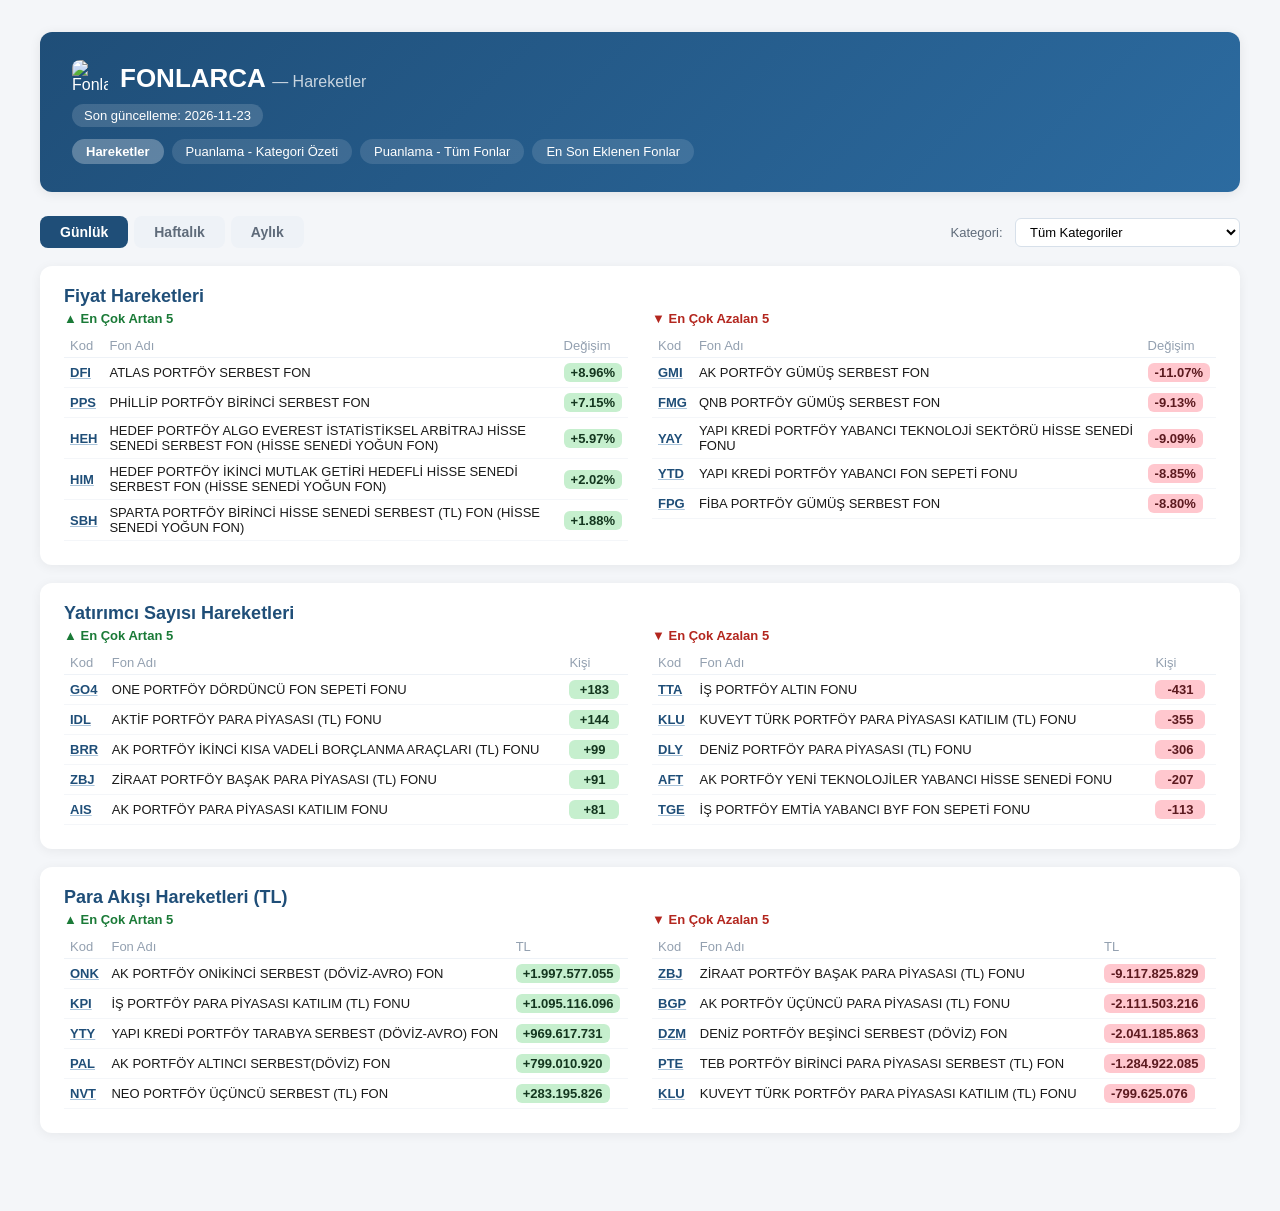
==== commit 28967fbb: "Otomatik guncelleme" ====
--- a/docs/index.html
+++ b/docs/index.html
@@ -73,7 +73,7 @@
         <img src="logo.jpg" alt="Fonlarca" style="height:36px; width:36px; border-radius:8px; object-fit:cover;">
         <h1>FONLARCA <span style="font-weight:400; opacity:0.75; font-size:16px;">— Hareketler</span></h1>
     </div>
-    <div class="meta"><span>Son güncelleme: 2026-11-20</span></div>
+    <div class="meta"><span>Son güncelleme: 2026-11-23</span></div>
     <div class="nav-bar"><a href="index.html" style="background:rgba(255,255,255,0.28); font-weight:600;">Hareketler</a><a href="kategori-ozeti.html" style="background:rgba(255,255,255,0.12);">Puanlama - Kategori Özeti</a><a href="tum-fonlar.html" style="background:rgba(255,255,255,0.12);">Puanlama - Tüm Fonlar</a><a href="yeni-fonlar.html" style="background:rgba(255,255,255,0.12);">En Son Eklenen Fonlar</a></div>
 </div>
 
@@ -87,7 +87,7 @@
 <div class="period-panel active" id="panel-gunluk"></div><div class="period-panel " id="panel-haftalik"></div><div class="period-panel " id="panel-aylik"></div>
 
 <script>
-const MOVERS_DATA = {"gunluk": [{"kod": "AAL", "ad": "ATA PORTFÖY PARA PİYASASI (TL) FONU", "kat": "Para Piyasası", "fiyat": 0.0973, "kisi": -6.0, "akis": -6274535.48}, {"kod": "AAS", "ad": "ATA PORTFÖY FON SEPETİ SERBEST FONU", "kat": "Fon Sepeti", "fiyat": 1.0025, "kisi": -3.0, "akis": -115.84}, {"kod": "AAV", "ad": "ATA PORTFÖY İKİNCİ HİSSE SENEDİ (TL) FONU (HİSSE SENEDİ YOĞUN FON)", "kat": "Hisse Senedi", "fiyat": -0.5489, "kisi": -3.0, "akis": -4348.63}, {"kod": "AC1", "ad": "PARDUS PORTFÖY KISA VADELİ KATILIM SERBEST FONU", "kat": "Kısa Vade", "fiyat": 0.0907, "kisi": 0.0, "akis": 0.0}, {"kod": "AC4", "ad": "PARDUS PORTFÖY PARA PİYASASI (TL) FON", "kat": "Para Piyasası", "fiyat": 0.186, "kisi": 0.0, "akis": 0.0}, {"kod": "AC5", "ad": "PARDUS PORTFÖY İSTATİSTİKSEL ARBİTRAJ HİSSE SENEDİ SERBEST (TL) FON (HİSSE SENEDİ YOĞUN FON)", "kat": "İstatiksel Arbitraj", "fiyat": 0.0414, "kisi": 0.0, "akis": 0.0}, {"kod": "AC6", "ad": "PARDUS PORTFÖY DÖRDÜNCÜ SERBEST (DÖVİZ) FON", "kat": "Döviz", "fiyat": -0.071, "kisi": 0.0, "akis": 0.0}, {"kod": "ACC", "ad": "İSTANBUL PORTFÖY DÖRDÜNCÜ HİSSE SENEDİ FONU (HİSSE SENEDİ YOĞUN)", "kat": "Hisse Senedi", "fiyat": -0.2944, "kisi": -2.0, "akis": -161417.6}, {"kod": "ACD", "ad": "İSTANBUL PORTFÖY İKİNCİ DEĞİŞKEN FON", "kat": "Değişken", "fiyat": -0.2044, "kisi": -4.0, "akis": -1641.94}, {"kod": "ACU", "ad": "İSTANBUL PORTFÖY URARTU SERBEST (DÖVİZ) FON", "kat": "Döviz", "fiyat": 0.0655, "kisi": -1.0, "akis": 0.0}, {"kod": "ADE", "ad": "AK PORTFÖY MUTLAK GETİRİ HEDEFLİ DEĞİŞKEN FON", "kat": "İstatiksel Arbitraj", "fiyat": -0.0737, "kisi": -18.0, "akis": -139484.54}, {"kod": "ADP", "ad": "AK PORTFÖY BIST BANKA ENDEKSİ HİSSE SENEDİ (TL) FONU (HİSSE SENEDİ YOĞUN FON)", "kat": "BIST Endeks", "fiyat": 0.4289, "kisi": -35.0, "akis": -7102613.1}, {"kod": "AED", "ad": "ATA PORTFÖY BİRİNCİ DEĞİŞKEN FON", "kat": "Değişken", "fiyat": -0.4325, "kisi": -3.0, "akis": -6993.93}, {"kod": "AES", "ad": "AK PORTFÖY PETROL YABANCI BYF FON SEPETİ FONU", "kat": "Emtia", "fiyat": -0.4948, "kisi": -176.0, "akis": -3278999.8}, {"kod": "AEV", "ad": "ALLBATROSS PORTFÖY SANAYİ ŞİRKETLERİ HİSSE SENEDİ (TL) FONU (HİSSE SENEDİ YOĞUN FON)", "kat": "Tematik", "fiyat": -0.3835, "kisi": -2.0, "akis": -486.41}, {"kod": "AFA", "ad": "AK PORTFÖY AMERİKA YABANCI HİSSE SENEDİ FONU", "kat": "Tematik", "fiyat": 0.4631, "kisi": -90.0, "akis": -6823857.73}, {"kod": "AFO", "ad": "AK PORTFÖY ALTIN FONU", "kat": "Altın", "fiyat": -0.8661, "kisi": -57.0, "akis": -23142147.58}, {"kod": "AFS", "ad": "AK PORTFÖY SAĞLIK SEKTÖRÜ YABANCI HİSSE SENEDİ FONU", "kat": "Tematik", "fiyat": -2.361, "kisi": -42.0, "akis": -4757756.25}, {"kod": "AFT", "ad": "AK PORTFÖY YENİ TEKNOLOJİLER YABANCI HİSSE SENEDİ FONU", "kat": "Teknoloji Temalı", "fiyat": 2.3496, "kisi": -259.0, "akis": -1502385.79}, {"kod": "AFV", "ad": "AK PORTFÖY AVRUPA YABANCI HİSSE SENEDİ FONU", "kat": "Tematik", "fiyat": -0.737, "kisi": -30.0, "akis": -541959.23}, {"kod": "AGC", "ad": "AK PORTFÖY İKİNCİ DEĞİŞKEN FON", "kat": "Değişken", "fiyat": 0.0484, "kisi": -7.0, "akis": -1336432.44}, {"kod": "AHI", "ad": "ATLAS PORTFÖY BİRİNCİ HİSSE SENEDİ FONU(HİSSE SENEDİ YOĞUN)", "kat": "Hisse Senedi", "fiyat": -0.2969, "kisi": 0.0, "akis": 0.0}, {"kod": "AHN", "ad": "ATLAS PORTFÖY SERBEST(DÖVİZ)FON", "kat": "Döviz", "fiyat": -0.1582, "kisi": 0.0, "akis": 0.0}, {"kod": "AHU", "ad": "ATLAS PORTFÖY BİRİNCİ ÖZEL SEKTÖR BORÇLANMA ARAÇLARI FONU", "kat": "Özel Sektör Borçlanma Araçları", "fiyat": 0.0124, "kisi": 0.0, "akis": 0.0}, {"kod": "AHV", "ad": "AZİMUT PORTFÖY DENGELİ FON SEPETİ FONU", "kat": "Fon Sepeti", "fiyat": 0.0621, "kisi": 2.0, "akis": 589528.06}, {"kod": "AIS", "ad": "AK PORTFÖY PARA PİYASASI KATILIM FONU", "kat": "Para Piyasası", "fiyat": 0.0928, "kisi": 103.0, "akis": 159190308.34}, {"kod": "AJ1", "ad": "A1 CAPİTAL PORTFÖY İSTATİSTİKSEL ARBİTRAJ HİSSE SENEDİ SERBEST FON (HİSSE SENEDİ YOĞUN FON)", "kat": "İstatiksel Arbitraj", "fiyat": -0.0458, "kisi": 0.0, "akis": 0.0}, {"kod": "AJK", "ad": "AK PORTFÖY 0-5 YIL VADELİ SERBEST (DÖVİZ) FON", "kat": "Döviz", "fiyat": 0.0555, "kisi": 0.0, "akis": 0.0}, {"kod": "AK2", "ad": "AK PORTFÖY UZUN VADELİ BORÇLANMA ARAÇLARI FONU", "kat": "Borçlanma Araçları", "fiyat": -0.1742, "kisi": -8.0, "akis": -7192520.34}, {"kod": "AK3", "ad": "AK PORTFÖY HİSSE SENEDİ (TL) FONU (HİSSE SENEDİ YOĞUN FON)", "kat": "Hisse Senedi", "fiyat": -0.5908, "kisi": -5.0, "akis": -1524282.99}, {"kod": "AKE", "ad": "AK PORTFÖY EUROBOND (AMERİKAN DOLARI) BORÇLANMA ARAÇLARI FONU", "kat": "Eurobond", "fiyat": 0.0143, "kisi": -12.0, "akis": -453148.67}, {"kod": "AKU", "ad": "AK PORTFÖY BIST 30 ENDEKSİ HİSSE SENEDİ (TL) FONU (HİSSE SENEDİ YOĞUN FON)", "kat": "BIST Endeks", "fiyat": -0.6716, "kisi": -5.0, "akis": -502343.67}, {"kod": "ALC", "ad": "AK PORTFÖY KAR PAYI ÖDEYEN ŞİRKETLER HİSSE SENEDİ (TL) FONU (HİSSE SENEDİ YOĞUN FON)", "kat": "BIST Endeks", "fiyat": -0.602, "kisi": -13.0, "akis": -357139.32}, {"kod": "AN1", "ad": "STRATEJİ PORTFÖY BİRİNCİ DEĞİŞKEN FON", "kat": "Değişken", "fiyat": -0.7481, "kisi": -19.0, "akis": 2119408.36}, {"kod": "ANZ", "ad": "ATA PORTFÖY DÖRDÜNCÜ SERBEST (DÖVİZ) FON", "kat": "Döviz", "fiyat": -0.0229, "kisi": 0.0, "akis": 0.0}, {"kod": "AOJ", "ad": "ALLBATROSS PORTFÖY İNŞAAT SEKTÖRÜ HİSSE SENEDİ SERBEST (TL) FON (HİSSE SENEDİ YOĞUN FON)", "kat": "Tematik", "fiyat": -0.7605, "kisi": 0.0, "akis": -464.51}, {"kod": "AOY", "ad": "AK PORTFÖY ALTERNATİF ENERJİ YABANCI HİSSE SENEDİ FONU", "kat": "Tematik", "fiyat": 0.0975, "kisi": -100.0, "akis": -460582.98}, {"kod": "AP5", "ad": "ATLAS PORTFÖY BEŞİNCİ HİSSE SENEDİ SERBEST FON (HİSSE SENEDİ YOĞUN FON)", "kat": "Hisse Senedi", "fiyat": 0.0767, "kisi": 0.0, "akis": 0.0}, {"kod": "AP7", "ad": "PARDUS PORTFÖY ALGO ETNA İSTATİSTİKSEL ARBİTRAJ SERBEST FON", "kat": "İstatiksel Arbitraj", "fiyat": 0.1383, "kisi": 0.0, "akis": 0.0}, {"kod": "APJ", "ad": "AK PORTFÖY BIST ŞİRKETLERİ FON SEPETİ FONU", "kat": "Tematik", "fiyat": -0.337, "kisi": -5.0, "akis": -38060.05}, {"kod": "APT", "ad": "AK PORTFÖY ORTA VADELI BORÇLANMA ARAÇLARI FONU", "kat": "Borçlanma Araçları", "fiyat": -0.0209, "kisi": -7.0, "akis": -919919.56}, {"kod": "ARE", "ad": "İSTANBUL PORTFÖY YABANCI HİSSE SENEDİ FONU", "kat": "Tematik", "fiyat": -0.6622, "kisi": -12.0, "akis": -264156.78}, {"kod": "ARL", "ad": "AK PORTFÖY BİRİNCİ FON SEPETİ FONU", "kat": "Fon Sepeti", "fiyat": -0.0788, "kisi": 6.0, "akis": -477856.99}, {"kod": "ARM", "ad": "AK PORTFÖY İKİNCİ FON SEPETİ FONU", "kat": "Fon Sepeti", "fiyat": -0.1995, "kisi": -2.0, "akis": -179407.65}, {"kod": "AS1", "ad": "ALLBATROSS PORTFÖY BİRİNCİ SERBEST (DÖVİZ) FON", "kat": "Döviz", "fiyat": -0.0964, "kisi": 0.0, "akis": 0.0}, {"kod": "ASJ", "ad": "AKTİF PORTFÖY HİSSE SENEDİ (TL) FONU (HİSSE SENEDİ YOĞUN FON)", "kat": "Hisse Senedi", "fiyat": -0.4016, "kisi": 0.0, "akis": -4888193.01}, {"kod": "ATJ", "ad": "AZİMUT PORTFÖY İKİNCİ DEĞİŞKEN FON", "kat": "Değişken", "fiyat": -0.1963, "kisi": 0.0, "akis": 0.0}, {"kod": "AU1", "ad": "A1 CAPİTAL PORTFÖY ALTIN FONU", "kat": "Altın", "fiyat": -0.8703, "kisi": 0.0, "akis": 0.0}, {"kod": "AUV", "ad": "AK PORTFÖY UZUN VADELİ SERBEST (DÖVİZ) FON", "kat": "Döviz", "fiyat": -0.0699, "kisi": 0.0, "akis": -51178.65}, {"kod": "AYA", "ad": "ATA PORTFÖY KAR PAYI ÖDEYEN HİSSE SENEDİ (TL) FONU (HİSSE SENEDİ YOĞUN FON)", "kat": "Kar Payı Ödeyen", "fiyat": -0.5941, "kisi": -20.0, "akis": -1479881.65}, {"kod": "AYR", "ad": "AK PORTFÖY ÖZEL SEKTÖR BORÇLANMA ARAÇLARI (TL) FONU", "kat": "Özel Sektör Borçlanma Araçları", "fiyat": 0.0854, "kisi": -10.0, "akis": -4572670.24}, {"kod": "BAG", "ad": "BULLS PORTFÖY ATAK DEĞIŞKEN FON", "kat": "Değişken", "fiyat": 0.046, "kisi": 0.0, "akis": 0.0}, {"kod": "BAI", "ad": "BV PORTFÖY ALTIN KATILIM FONU", "kat": "Altın", "fiyat": -0.7094, "kisi": -1.0, "akis": -5907.13}, {"kod": "BBF", "ad": "PARDUS PORTFÖY BİRİNCİ BORÇLANMA ARAÇLARI (TL) FONU", "kat": "Borçlanma Araçları", "fiyat": 0.1179, "kisi": 0.0, "akis": 0.0}, {"kod": "BBP", "ad": "ALLBATROSS PORTFÖY BİRİNCİ BORÇLANMA ARAÇLARI FONU", "kat": "Borçlanma Araçları", "fiyat": 0.0596, "kisi": 6.0, "akis": 86438.18}, {"kod": "BBS", "ad": "BULLS PORTFÖY BİRİNCİ SERBEST (TL) FON", "kat": "Diğer Serbest", "fiyat": 0.0834, "kisi": 0.0, "akis": 0.0}, {"kod": "BCK", "ad": "DENİZ PORTFÖY BLOCKCHAİN VE FINTECH TEKNOLOJİLERİ DEĞİŞKEN FON", "kat": "Teknoloji Temalı", "fiyat": 1.1265, "kisi": -6.0, "akis": -2592825.17}, {"kod": "BCO", "ad": "BULLS PORTFÖY ÇOKLU VARLIK KATILIM FONU", "kat": "Çoklu Varlık", "fiyat": -0.5524, "kisi": 0.0, "akis": 0.0}, {"kod": "BDA", "ad": "YAPI KREDİ PORTFÖY BİRİNCİ KATILIM SERBEST (DÖVİZ-AVRO) FON", "kat": "Döviz", "fiyat": 0.2139, "kisi": 0.0, "akis": -34594623.5}, {"kod": "BDC", "ad": "AURA PORTFÖY BODRUM SERBEST FON", "kat": "Diğer Serbest", "fiyat": -0.1641, "kisi": 0.0, "akis": 0.0}, {"kod": "BDS", "ad": "PARDUS PORTFÖY BIST 30 DIŞI ŞİRKETLER HİSSE SENEDİ (TL) FONU (HİSSE SENEDİ YOĞUN FON)", "kat": "BIST Endeks", "fiyat": -0.6439, "kisi": 0.0, "akis": 0.0}, {"kod": "BDY", "ad": "AK PORTFÖY BIST 100 DIŞI ŞİRKETLER HİSSE SENEDİ (TL) FONU (HİSSE SENEDİ YOĞUN FON)", "kat": "BIST Endeks", "fiyat": -0.8125, "kisi": -2.0, "akis": 114937.56}, {"kod": "BFE", "ad": "ALLBATROSS PORTFÖY BİRİNCİ FON SEPETİ FONU", "kat": "Fon Sepeti", "fiyat": -0.213, "kisi": 0.0, "akis": -2835.87}, {"kod": "BFS", "ad": "BULLS PORTFÖY EMTİA FON SEPETİ FONU", "kat": "Emtia", "fiyat": -0.9175, "kisi": 0.0, "akis": 0.0}, {"kod": "BFT", "ad": "AZİMUT PORTFÖY BANKA VE FİNANS SEKTÖRÜ HİSSE SENEDİ FONU (HİSSE SENEDİ YOĞUN FON)", "kat": "Tematik", "fiyat": 0.4756, "kisi": -4.0, "akis": -376556.22}, {"kod": "BGP", "ad": "AK PORTFÖY ÜÇÜNCÜ PARA PİYASASI (TL) FONU", "kat": "Para Piyasası", "fiyat": 0.0957, "kisi": 102.0, "akis": 1379775117.74}, {"kod": "BHA", "ad": "BULLS PORTFÖY HİSSE SENEDİ (TL) FONU (HİSSE SENEDİ YOĞUN FON)", "kat": "Hisse Senedi", "fiyat": -0.508, "kisi": 0.0, "akis": 0.0}, {"kod": "BHF", "ad": "PARDUS PORTFÖY BİRİNCİ DEĞİŞKEN FON", "kat": "Değişken", "fiyat": -0.0123, "kisi": 0.0, "akis": 0.0}, {"kod": "BHI", "ad": "BV PORTFÖY MUTLAK GETİRİ HEDEFLİ HİSSE SENEDİ SERBEST (TL) FON (HİSSE SENEDİ YOĞUN FON)", "kat": "İstatiksel Arbitraj", "fiyat": 0.1438, "kisi": -1.0, "akis": -30091705.84}, {"kod": "BHL", "ad": "İŞ PORTFÖY BİRİNCİ HİSSE SENEDİ SERBEST FON (HİSSE SENEDİ YOĞUN FON)", "kat": "Hisse Senedi", "fiyat": -0.131, "kisi": -5.0, "akis": -4445.56}, {"kod": "BID", "ad": "QNB PORTFÖY BIST 100 DIŞI ŞİRKETLER HİSSE SENEDİ (TL) FONU (HİSSE SENEDİ YOĞUN FON)", "kat": "BIST Endeks", "fiyat": -0.8047, "kisi": 2.0, "akis": -297176.04}, {"kod": "BIG", "ad": "YAPI KREDİ PORTFÖY ÜÇÜNCÜ HİSSE SENEDİ FONU (HİSSE SENEDİ YOĞUN FON)", "kat": "Hisse Senedi", "fiyat": -0.2145, "kisi": -5.0, "akis": 3456.52}, {"kod": "BIH", "ad": "PARDUS PORTFÖY BİRİNCİ HİSSE SENEDİ (TL) FONU (HİSSE SENEDİ YOĞUN FON)", "kat": "Hisse Senedi", "fiyat": 0.0159, "kisi": 0.0, "akis": 0.0}, {"kod": "BIO", "ad": "İŞ PORTFÖY SÜRDÜRÜLEBİLİRLİK HİSSE SENEDİ (TL) FONU (HİSSE SENEDİ YOĞUN FON)", "kat": "Tematik", "fiyat": -0.4391, "kisi": -15.0, "akis": -423587.83}, {"kod": "BIP", "ad": "İSTANBUL PORTFÖY BİRİNCİ PARA PİYASASI SERBEST (TL) FON", "kat": "Para Piyasası", "fiyat": 0.1024, "kisi": -1.0, "akis": -15015464.82}, {"kod": "BIS", "ad": "BV PORTFÖY BİRİNCİ SERBEST FON", "kat": "Diğer Serbest", "fiyat": 0.0834, "kisi": -1.0, "akis": -409.94}, {"kod": "BIY", "ad": "AZİMUT PORTFÖY BIST 100 DIŞI ŞİRKETLER HİSSE SENEDİ FONU (HİSSE SENEDİ YOĞUN FON)", "kat": "BIST Endeks", "fiyat": 0.0876, "kisi": -1.0, "akis": 808.82}, {"kod": "BJD", "ad": "AZİMUT PORTFÖY 13.0 SERBEST (DÖVİZ) FON", "kat": "Döviz", "fiyat": 0.0575, "kisi": 1.0, "akis": 16267108.67}, {"kod": "BKY", "ad": "YAPI KREDİ PORTFÖY BİRİNCİ KATILIM SERBEST (DÖVİZ) FON", "kat": "Döviz", "fiyat": 0.0637, "kisi": -4.0, "akis": 54983312.94}, {"kod": "BLD", "ad": "DENİZ PORTFÖY BALEV EĞİTİME DESTEK SERBEST FON", "kat": "Diğer Serbest", "fiyat": 0.0929, "kisi": -3.0, "akis": -434003.79}, {"kod": "BLT", "ad": "BULLS PORTFÖY ALTIN FONU", "kat": "Altın", "fiyat": -0.8906, "kisi": 0.0, "akis": 0.0}, {"kod": "BMU", "ad": "BULLS PORTFÖY MUTLAK GETİRİ HEDEFLİ HİSSE SENEDİ SERBEST FON (HİSSE SENEDİ YOĞUN FON)", "kat": "İstatiksel Arbitraj", "fiyat": 0.0793, "kisi": 0.0, "akis": 0.0}, {"kod": "BNC", "ad": "AK PORTFÖY BEŞİNCİ SERBEST FON", "kat": "Diğer Serbest", "fiyat": -0.1114, "kisi": -1.0, "akis": -1256.85}, {"kod": "BNH", "ad": "İSTANBUL PORTFÖY BANKACILIK SEKTÖRÜ HİSSE SENEDİ SERBEST (TL) FON (HİSSE SENEDİ YOĞUN FON)", "kat": "Tematik", "fiyat": 0.4976, "kisi": -1.0, "akis": 0.0}, {"kod": "BOL", "ad": "AKTİF PORTFÖY BORÇLANMA ARAÇLARI FONU", "kat": "Borçlanma Araçları", "fiyat": 0.0305, "kisi": -2.0, "akis": -1144.03}, {"kod": "BON", "ad": "A1 CAPİTAL PORTFÖY BORÇLANMA ARAÇLARI FONU", "kat": "Borçlanma Araçları", "fiyat": 0.0695, "kisi": 0.0, "akis": 0.0}, {"kod": "BOS", "ad": "BULLS PORTFÖY ALTINCI HİSSE SENEDİ SERBEST FON (HİSSE SENEDİ YOĞUN FON)", "kat": "Hisse Senedi", "fiyat": 0.1562, "kisi": 0.0, "akis": 0.0}, {"kod": "BPZ", "ad": "BULLS PORTFÖY PARA PİYASASI (TL) FONU", "kat": "Para Piyasası", "fiyat": 0.1237, "kisi": 0.0, "akis": 0.0}, {"kod": "BRC", "ad": "RE-PIE PORTFÖY BİRİNCİ İSTATİSTİKSEL ARBİTRAJ HİSSE SENEDİ SERBEST FON (HİSSE SENEDİ YOĞUN FON)", "kat": "İstatiksel Arbitraj", "fiyat": -0.2206, "kisi": 0.0, "akis": 0.0}, {"kod": "BRF", "ad": "DENİZ PORTFÖY BİRİNCİ FON SEPETİ FONU", "kat": "Fon Sepeti", "fiyat": -0.3617, "kisi": -2.0, "akis": -501597.51}, {"kod": "BRR", "ad": "AK PORTFÖY İKİNCİ KISA VADELİ BORÇLANMA ARAÇLARI (TL) FONU", "kat": "Borçlanma Araçları", "fiyat": 0.1152, "kisi": 58.0, "akis": 96981961.54}, {"kod": "BRT", "ad": "PARDUS PORTFÖY BEREKET HİSSE SENEDİ SERBEST FON (HİSSE SENEDİ YOĞUN FON)", "kat": "Hisse Senedi", "fiyat": -0.0113, "kisi": 0.0, "akis": 0.0}, {"kod": "BS1", "ad": "AHLATCI PORTFÖY BİRİNCİ SERBEST (TL) FON", "kat": "Diğer Serbest", "fiyat": 0.1464, "kisi": -6.0, "akis": -396746.53}, {"kod": "BSD", "ad": "BV PORTFÖY SERBEST (DÖVİZ) FON", "kat": "Döviz", "fiyat": 0.0044, "kisi": 0.0, "akis": -508170.4}, {"kod": "BSH", "ad": "ATLAS PORTFÖY BANKACILIK SEKTÖRÜ HİSSE SENEDİ SERBEST FON (HİSSE SENEDİ YOĞUN FON)", "kat": "Hisse Senedi", "fiyat": 0.0602, "kisi": 0.0, "akis": 0.0}, {"kod": "BSM", "ad": "GLOBAL MD PORTFÖY BERRAK SERBEST FON", "kat": "Diğer Serbest", "fiyat": -0.0634, "kisi": -1.0, "akis": 148860.89}, {"kod": "BST", "ad": "PARDUS PORTFÖY BANKACILIK SEKTÖRÜ DIŞI ŞİRKETLER HİSSE SENEDİ SERBEST (TL) FON (HİSSE SENEDİ YOĞUN FON)", "kat": "Tematik", "fiyat": 0.0385, "kisi": 0.0, "akis": 0.0}, {"kod": "BTE", "ad": "BV PORTFÖY OYUN VE TEKNOLOJİ DEĞİŞKEN FON", "kat": "Teknoloji Temalı", "fiyat": 0.6606, "kisi": 0.0, "akis": -8800.46}, {"kod": "BTJ", "ad": "ATLAS PORTFÖY İSTATİSTİKSEL ARBİTRAJ HİSSE SENEDİ SERBEST FON (HİSSE SENEDİ YOĞUN FON)", "kat": "İstatiksel Arbitraj", "fiyat": 0.0822, "kisi": 0.0, "akis": 0.0}, {"kod": "BTK", "ad": "BV PORTFÖY TEKNOLOJİ KATILIM FONU", "kat": "Teknoloji Temalı", "fiyat": 0.9091, "kisi": -14.0, "akis": -297784.76}, {"kod": "BTZ", "ad": "ATLAS PORTFÖY BIST 30 DIŞI ŞİRKETLER HİSSE SENEDİ FONU (HİSSE SENEDİ YOĞUN FON)", "kat": "BIST Endeks", "fiyat": -0.1119, "kisi": 0.0, "akis": 0.0}, {"kod": "BUB", "ad": "BULLS PORTFÖY BİRİNCİ FON SEPETİ FONU", "kat": "Fon Sepeti", "fiyat": 0.0387, "kisi": 0.0, "akis": 0.0}, {"kod": "BUV", "ad": "BULLS PORTFÖY VOLTRAN SERBEST (TL) FON", "kat": "Diğer Serbest", "fiyat": -0.2972, "kisi": 0.0, "akis": 0.0}, {"kod": "BUY", "ad": "AK PORTFÖY BÜYÜYEN ŞİRKETLER HİSSE SENEDİ (TL) FONU (HİSSE SENEDİ YOĞUN FON)", "kat": "Tematik", "fiyat": -0.1019, "kisi": -8.0, "akis": 608727.19}, {"kod": "BV1", "ad": "BV PORTFÖY BİRİNCİ HİSSE SENEDİ (TL) FON (HİSSE SENEDİ YOĞUN FON)", "kat": "Hisse Senedi", "fiyat": -0.9046, "kisi": 1.0, "akis": 1967.98}, {"kod": "BVD", "ad": "BV PORTFÖY BİRİNCİ DEĞİŞKEN FON", "kat": "Değişken", "fiyat": 0.2175, "kisi": -1.0, "akis": -25023.31}, {"kod": "BVF", "ad": "BV PORTFÖY PARA PİYASASI (TL) FON", "kat": "Para Piyasası", "fiyat": -0.5497, "kisi": -1.0, "akis": -26291.89}, {"kod": "BVK", "ad": "BULLS PORTFÖY VOLTRAN KATILIM SERBEST (TL) FON", "kat": "Diğer Katılım", "fiyat": -1.7329, "kisi": 0.0, "akis": 0.0}, {"kod": "BVM", "ad": "ALLBATROSS PORTFÖY BİRİNCİ HİSSE SENEDİ SERBEST (TL) FON (HİSSE SENEDİ YOĞUN FON)", "kat": "Hisse Senedi", "fiyat": -0.3713, "kisi": -1.0, "akis": 0.0}, {"kod": "BVV", "ad": "BV PORTFÖY TEKNOLOJİ DEĞİŞKEN FON", "kat": "Teknoloji Temalı", "fiyat": 0.9637, "kisi": -3.0, "akis": 10140.57}, {"kod": "BVZ", "ad": "BV PORTFÖY İSTATİSTİKSEL ARBİTRAJ SERBEST (TL) FON", "kat": "İstatiksel Arbitraj", "fiyat": 0.1021, "kisi": -1.0, "akis": -318131.71}, {"kod": "CAH", "ad": "A1 CAPİTAL PORTFÖY HİSSE SENEDİ SERBEST FON (HİSSE SENEDİ YOĞUN FON)", "kat": "Hisse Senedi", "fiyat": -0.0219, "kisi": 0.0, "akis": 0.0}, {"kod": "CFO", "ad": "ROTA PORTFÖY İKİNCİ PARA PİYASASI FONU", "kat": "Para Piyasası", "fiyat": 0.0955, "kisi": -1.0, "akis": -239504.52}, {"kod": "CIN", "ad": "AKTİF PORTFÖY BİRİNCİ SERBEST FON", "kat": "Diğer Serbest", "fiyat": -0.4239, "kisi": -1.0, "akis": 0.0}, {"kod": "CKF", "ad": "ALBARAKA PORTFÖY ÇOKLU VARLIK KATILIM FONU", "kat": "Çoklu Varlık", "fiyat": 0.0857, "kisi": -10.0, "akis": -1341586.44}, {"kod": "CKL", "ad": "YAPI KREDİ PORTFÖY ÇOKLU VARLIK DEĞİŞKEN FON", "kat": "Çoklu Varlık", "fiyat": 0.092, "kisi": -1.0, "akis": -3612675.69}, {"kod": "CKS", "ad": "İŞ PORTFÖY BİRİNCİ KATILIM SERBEST (DÖVİZ) FON", "kat": "Döviz", "fiyat": 0.0738, "kisi": -3.0, "akis": 19938553.81}, {"kod": "CPT", "ad": "ROTA PORTFÖY ÇİP TEKNOLOJİLERİ DEĞİŞKEN FON", "kat": "Teknoloji Temalı", "fiyat": 2.9755, "kisi": -61.0, "akis": -959998.22}, {"kod": "CPU", "ad": "AKTİF PORTFÖY TEKNOLOJİ KATILIM FONU", "kat": "Teknoloji Temalı", "fiyat": 0.1237, "kisi": -39.0, "akis": -2379901.25}, {"kod": "CVK", "ad": "INVEO PORTFÖY ÇOKLU VARLIK KATILIM FONU", "kat": "Çoklu Varlık", "fiyat": -0.1706, "kisi": 1.0, "akis": -5780.1}, {"kod": "CVL", "ad": "A1 CAPİTAL PORTFÖY ÇOKLU VARLIK KATILIM FONU", "kat": "Çoklu Varlık", "fiyat": 0.0036, "kisi": 0.0, "akis": 0.0}, {"kod": "DA1", "ad": "A1 CAPİTAL PORTFÖY SERBEST (DÖVİZ) FON", "kat": "Döviz", "fiyat": 0.048, "kisi": 0.0, "akis": 0.0}, {"kod": "DAH", "ad": "DENİZ PORTFÖY HİSSE SENEDİ FONU (HİSSE SENEDİ YOĞUN FON)", "kat": "Hisse Senedi", "fiyat": -0.509, "kisi": -6.0, "akis": -48098.97}, {"kod": "DAS", "ad": "DENİZ PORTFÖY ONİKİNCİ SERBEST (DÖVİZ) FON", "kat": "Döviz", "fiyat": 0.0601, "kisi": -30.0, "akis": -350790579.6}, {"kod": "DBA", "ad": "DENİZ PORTFÖY ALTIN FONU", "kat": "Altın", "fiyat": -0.7653, "kisi": -13.0, "akis": -28925026.93}, {"kod": "DBB", "ad": "DENİZ PORTFÖY BORÇLANMA ARAÇLARI FONU", "kat": "Borçlanma Araçları", "fiyat": -0.0188, "kisi": -4.0, "akis": -456161.74}, {"kod": "DBH", "ad": "DENİZ PORTFÖY EUROBOND (DÖVİZ) BORÇLANMA ARAÇLARI FONU", "kat": "Eurobond", "fiyat": -0.0375, "kisi": -20.0, "akis": -593501.09}, {"kod": "DBK", "ad": "DENİZ PORTFÖY KISA VADELİ BORÇLANMA ARAÇLARI (TL) FONU", "kat": "Borçlanma Araçları", "fiyat": 0.0978, "kisi": -17.0, "akis": 13945100.97}, {"kod": "DBP", "ad": "DENİZ PORTFÖY BİRİNCİ DEĞİŞKEN FON", "kat": "Değişken", "fiyat": -0.116, "kisi": -5.0, "akis": -410772.02}, {"kod": "DBZ", "ad": "DENİZ PORTFÖY ÖZEL SEKTÖR BORÇLANMA ARAÇLARI FONU", "kat": "Özel Sektör Borçlanma Araçları", "fiyat": 0.094, "kisi": -13.0, "akis": -4546050.71}, {"kod": "DCB", "ad": "DENİZ PORTFÖY PARA PİYASASI SERBEST (TL) FON", "kat": "Para Piyasası", "fiyat": 0.0952, "kisi": -64.0, "akis": -718280687.62}, {"kod": "DDA", "ad": "DENİZ PORTFÖY BANKACILIK SEKTÖRÜ HİSSE SENEDİ SERBEST FON (HİSSE SENEDİ YOĞUN FON)", "kat": "BIST Endeks", "fiyat": 0.3389, "kisi": -1.0, "akis": 0.0}, {"kod": "DDF", "ad": "DENİZ PORTFÖY DİNAMO HİSSE SENEDİ SERBEST (TL) FON (HİSSE SENEDİ YOĞUN FON)", "kat": "Hisse Senedi", "fiyat": -0.1513, "kisi": -2.0, "akis": -33315.77}, {"kod": "DEF", "ad": "ALLBATROSS PORTFÖY DEFNE SERBEST FON", "kat": "Diğer Serbest", "fiyat": 0.2413, "kisi": 0.0, "akis": 0.0}, {"kod": "DFC", "ad": "DENİZ PORTFÖY TARIM VE GIDA DEĞİŞKEN FON", "kat": "Tematik", "fiyat": -1.5584, "kisi": 1.0, "akis": -958193.26}, {"kod": "DFD", "ad": "DENİZ PORTFÖY EMTİA SERBEST FON", "kat": "Emtia", "fiyat": -0.5395, "kisi": -2.0, "akis": -541563.44}, {"kod": "DFI", "ad": "ATLAS PORTFÖY SERBEST FON", "kat": "Diğer Serbest", "fiyat": 5.3363, "kisi": 0.0, "akis": 0.0}, {"kod": "DGF", "ad": "A1 CAPİTAL PORTFÖY DEĞİŞKEN FON", "kat": "Değişken", "fiyat": 0.0897, "kisi": 0.0, "akis": 0.0}, {"kod": "DGH", "ad": "ATA PORTFÖY PARA PİYASASI SERBEST (TL) FON", "kat": "Diğer Serbest", "fiyat": 0.0976, "kisi": 0.0, "akis": -3371.1}, {"kod": "DHJ", "ad": "DENİZ PORTFÖY TEKNOLOJİ ŞİRKETLERİ HİSSE SENEDİ FONU (HİSSE SENEDİ YOĞUN FON)", "kat": "Teknoloji Temalı", "fiyat": -1.3608, "kisi": -2.0, "akis": -3895.33}, {"kod": "DHM", "ad": "DENİZ PORTFÖY ESG-SÜRDÜRÜLEBİLİRLİK FON SEPETİ FONU", "kat": "Tematik", "fiyat": 0.0984, "kisi": -2.0, "akis": -151510.04}, {"kod": "DHT", "ad": "DENİZ PORTFÖY HAVACILIK VE SAVUNMA TEKNOLOJİLERİ DEĞİŞKEN FON", "kat": "Teknoloji Temalı", "fiyat": 0.0639, "kisi": -6.0, "akis": -197828.85}, {"kod": "DHV", "ad": "DENİZ PORTFÖY BİRİNCİ HİSSE SENEDİ SERBEST (TL) FON (HİSSE SENEDİ YOĞUN FON)", "kat": "Hisse Senedi", "fiyat": 0.9554, "kisi": 0.0, "akis": -35671.1}, {"kod": "DID", "ad": "DENİZ PORTFÖY İKİNCİ DEĞİŞKEN FON", "kat": "Değişken", "fiyat": 0.1901, "kisi": -2.0, "akis": 0.0}, {"kod": "DIP", "ad": "DENİZ PORTFÖY İKİNCİ PARA PİYASASI SERBEST (TL) FON", "kat": "Para Piyasası", "fiyat": 0.0974, "kisi": -10.0, "akis": 498950385.88}, {"kod": "DKC", "ad": "DENİZ PORTFÖY İKİNCİ SERBEST FON", "kat": "Diğer Serbest", "fiyat": 0.073, "kisi": 0.0, "akis": 0.0}, {"kod": "DKH", "ad": "DENİZ PORTFÖY KATILIM HİSSE SENEDİ (TL) FONU (HİSSE SENEDİ YOĞUN FON)", "kat": "Hisse Senedi", "fiyat": -1.0804, "kisi": 0.0, "akis": 3046.72}, {"kod": "DKL", "ad": "DENİZ PORTFÖY BİRİNCİ KATILIM SERBEST (DÖVİZ) FON", "kat": "Döviz", "fiyat": 0.059, "kisi": 0.0, "akis": 0.0}, {"kod": "DKR", "ad": "DENİZ PORTFÖY ONDÖRDÜNCÜ SERBEST FON", "kat": "Diğer Serbest", "fiyat": 0.2129, "kisi": -2.0, "akis": -157731.67}, {"kod": "DL2", "ad": "DENİZ PORTFÖY İKİNCİ PARA PİYASASI (TL) FONU", "kat": "Para Piyasası", "fiyat": 0.1067, "kisi": 57.0, "akis": -719421346.24}, {"kod": "DLD", "ad": "DENİZ PORTFÖY SÜRDÜRÜLEBİLİRLİK HİSSE SENEDİ FONU (HİSSE SENEDİ YOĞUN FON)", "kat": "Tematik", "fiyat": -0.6856, "kisi": 0.0, "akis": 150.36}, {"kod": "DLY", "ad": "DENİZ PORTFÖY PARA PİYASASI (TL) FONU", "kat": "Para Piyasası", "fiyat": 0.0949, "kisi": -116.0, "akis": -4647517542.1}, {"kod": "DLZ", "ad": "DENİZ PORTFÖY ALİZE HİSSE SENEDİ SERBEST (TL) FON (HİSSE SENEDİ YOĞUN FON)", "kat": "Hisse Senedi", "fiyat": 0.2453, "kisi": 0.0, "akis": 0.0}, {"kod": "DMG", "ad": "DENİZ PORTFÖY GÜMÜŞ FON SEPETİ FONU", "kat": "Gümüş", "fiyat": -0.9147, "kisi": -15.0, "akis": 2210450.63}, {"kod": "DNF", "ad": "A1 CAPİTAL PORTFÖY DİNAMİK FON SEPETİ FONU", "kat": "Fon Sepeti", "fiyat": 0.0895, "kisi": 0.0, "akis": 0.0}, {"kod": "DNH", "ad": "DENİZ PORTFÖY İNŞAAT SEKTÖRÜ HİSSE SENEDİ SERBEST (TL) FON (HİSSE SENEDİ YOĞUN FON)", "kat": "Tematik", "fiyat": -0.5949, "kisi": -1.0, "akis": 0.0}, {"kod": "DNK", "ad": "TACİRLER PORTFÖY DENGE KATILIM SERBEST FON", "kat": "Diğer Serbest", "fiyat": -1.0299, "kisi": 0.0, "akis": 0.0}, {"kod": "DNM", "ad": "QNB PORTFÖY DİNAMİK DAĞILIMLI SERBEST (DÖVİZ) FON", "kat": "Döviz", "fiyat": 0.5617, "kisi": -1.0, "akis": -2319393.42}, {"kod": "DNP", "ad": "DENİZ PORTFÖY PARA PİYASASI KATILIM SERBEST (TL) FON", "kat": "Para Piyasası", "fiyat": 0.0953, "kisi": 0.0, "akis": -3464541.71}, {"kod": "DOH", "ad": "TERA PORTFÖY DÖRDÜNCÜ HİSSE SENEDİ SERBEST (TL) FON (HİSSE SENEDİ YOĞUN FON)", "kat": "Hisse Senedi", "fiyat": 0.0, "kisi": 0.0, "akis": 0.0}, {"kod": "DOL", "ad": "AKTİF PORTFÖY ÜÇÜNCÜ AKTİF SERBEST (DÖVİZ) FON", "kat": "Döviz", "fiyat": 0.0582, "kisi": -1.0, "akis": -42905.59}, {"kod": "DOV", "ad": "DENİZ PORTFÖY ONÜÇÜNCÜ SERBEST (DÖVİZ-AVRO) FON", "kat": "Döviz", "fiyat": 0.2126, "kisi": -23.0, "akis": -45354047.81}, {"kod": "DPB", "ad": "DENİZ PORTFÖY SERBEST (DÖVİZ) FON", "kat": "Döviz", "fiyat": -0.1143, "kisi": -5.0, "akis": -11860331.78}, {"kod": "DPI", "ad": "DENİZ PORTFÖY İSTATİSTİKSEL ARBİTRAJ HİSSE SENEDİ SERBEST FON (HİSSE SENEDİ YOĞUN FON)", "kat": "İstatiksel Arbitraj", "fiyat": 0.2616, "kisi": -1.0, "akis": 0.0}, {"kod": "DPK", "ad": "DENİZ PORTFÖY KİRA SERTİFİKALARI KATILIM (TL) FONU", "kat": "Kira Sertifikası", "fiyat": 0.0865, "kisi": -2.0, "akis": -1478601.83}, {"kod": "DPT", "ad": "DENİZ PORTFÖY BİST TEMETTÜ 25 ENDEKSİ HİSSE SENEDİ FONU ( HİSSE SENEDİ YOĞUN FON )", "kat": "BIST Endeks", "fiyat": -1.0021, "kisi": -7.0, "akis": -24144.03}, {"kod": "DRA", "ad": "NEO PORTFÖY DORA SERBEST FON", "kat": "Diğer Serbest", "fiyat": -1.0336, "kisi": 0.0, "akis": 0.0}, {"kod": "DRT", "ad": "DENİZ PORTFÖY ROBOTİK TEKNOLOJİLERİ DEĞİŞKEN FON", "kat": "Teknoloji Temalı", "fiyat": 1.4932, "kisi": -3.0, "akis": -18380.97}, {"kod": "DSD", "ad": "DENİZ PORTFÖY İKİNCİ SERBEST (DÖVİZ_AVRO) FON", "kat": "Döviz", "fiyat": 0.1908, "kisi": -3.0, "akis": -159715140.94}, {"kod": "DSP", "ad": "DENİZ PORTFÖY DENGELİ FON SEPETİ FONU", "kat": "Fon Sepeti", "fiyat": -0.305, "kisi": -6.0, "akis": -10163408.84}, {"kod": "DTH", "ad": "EMAA BLUE PORTFÖY DÖNÜŞÜM TEKNOLOJİLERİ HİSSE SENEDİ (TL) FONU (HİSSE SENEDİ YOĞUN FON)", "kat": "Teknoloji Temalı", "fiyat": -0.7195, "kisi": -1.0, "akis": -467.28}, {"kod": "DTL", "ad": "DENİZ PORTFÖY BIST 100 DIŞI ŞİRKETLER HİSSE SENEDİ (TL) FONU (HİSSE SENEDİ YOĞUN FON)", "kat": "BIST Endeks", "fiyat": -0.4736, "kisi": -7.0, "akis": -60827.76}, {"kod": "DTM", "ad": "DENİZ PORTFÖY TEMETTÜ ÖDEYEN ŞİRKETLER DEĞİŞKEN FON", "kat": "Tematik", "fiyat": -0.6726, "kisi": -3.0, "akis": 2832.01}, {"kod": "DTZ", "ad": "AK PORTFÖY ROBOTİK TEKNOLOJİLER DEĞİŞKEN FON", "kat": "Teknoloji Temalı", "fiyat": 1.3632, "kisi": -29.0, "akis": -187450.05}, {"kod": "DUD", "ad": "DENİZ PORTFÖY UZUN VADELİ SERBEST (DÖVİZ) FON", "kat": "Döviz", "fiyat": -0.1193, "kisi": -2.0, "akis": 0.0}, {"kod": "DUH", "ad": "HEDEF PORTFÖY UFUK HİSSE SENEDİ SERBEST FON (HİSSE SENEDİ YOĞUN FON)", "kat": "Hisse Senedi", "fiyat": 0.0487, "kisi": 0.0, "akis": 0.0}, {"kod": "DUV", "ad": "DENİZ PORTFÖY UZUN VADELİ BORÇLANMA ARAÇLARI FONU", "kat": "Borçlanma Araçları", "fiyat": -0.0892, "kisi": -2.0, "akis": -498503.83}, {"kod": "DVS", "ad": "DENİZ PORTFÖY KISA VADELİ SERBEST (TL) FON", "kat": "Kısa Vade", "fiyat": 0.0978, "kisi": -3.0, "akis": 84997972.5}, {"kod": "DVT", "ad": "DENİZ PORTFÖY METAVERSE VE DİJİTAL YAŞAM TEKNOLOJİLERİ DEĞİŞKEN FON", "kat": "Teknoloji Temalı", "fiyat": 1.1036, "kisi": -17.0, "akis": -223129.82}, {"kod": "DXP", "ad": "DENİZ PORTFÖY İHRACATÇI ŞİRKETLER HİSSE SENEDİ FONU (HİSSE SENEDİ YOĞUN FON)", "kat": "Tematik", "fiyat": -0.1633, "kisi": -1.0, "akis": -14890.16}, {"kod": "DYN", "ad": "DENİZ PORTFÖY ELEKTRİKLİ VE OTONOM ARAÇ TEKNOLOJİLERİ DEĞİŞKEN FON", "kat": "Teknoloji Temalı", "fiyat": 0.6098, "kisi": 0.0, "akis": -2425.29}, {"kod": "DZE", "ad": "DENİZ PORTFÖY BIST 100 ENDEKSİ HİSSE SENEDİ FONU(HİSSE SENEDİ YOĞUN FON)", "kat": "BIST Endeks", "fiyat": -0.6008, "kisi": -5.0, "akis": 108542.49}, {"kod": "DZM", "ad": "DENİZ PORTFÖY BEŞİNCİ SERBEST (DÖVİZ) FON", "kat": "Döviz", "fiyat": -0.0608, "kisi": -4.0, "akis": -41202682.52}, {"kod": "EBD", "ad": "GLOBAL MD PORTFÖY İKİNCİ DEĞİŞKEN FON", "kat": "Değişken", "fiyat": 0.4152, "kisi": -1.0, "akis": 18725.29}, {"kod": "EBI", "ad": "EMAA BLUE PORTFÖY İKİNCİ SERBEST (DÖVİZ-AVRO) FON", "kat": "Döviz", "fiyat": -0.0217, "kisi": 0.0, "akis": 0.0}, {"kod": "EBS", "ad": "EMAA BLUE PORTFÖY BİRİNCİ SERBEST (DÖVİZ-ABD DOLARI) FON", "kat": "Döviz", "fiyat": 0.0022, "kisi": 0.0, "akis": 0.0}, {"kod": "EC2", "ad": "GLOBAL MD PORTFÖY BİRİNCİ HİSSE SENEDİ FONU(HİSSE SENEDİ YOĞUN FON)", "kat": "Hisse Senedi", "fiyat": -0.2069, "kisi": -2.0, "akis": 51175.81}, {"kod": "ECA", "ad": "GLOBAL MD PORTFÖY BİRİNCİ DEĞİŞKEN FON", "kat": "Değişken", "fiyat": 0.3133, "kisi": -5.0, "akis": -21843.51}, {"kod": "EDN", "ad": "EMAA BLUE PORTFÖY DENGELİ DEĞİŞKEN FON", "kat": "Değişken", "fiyat": -0.1987, "kisi": -1.0, "akis": -370.68}, {"kod": "EDP", "ad": "NEO PORTFÖY KORUNCUK EĞİTİME DESTEK PARA PİYASASI SERBEST FON", "kat": "Para Piyasası", "fiyat": 0.0897, "kisi": 0.0, "akis": -110098.51}, {"kod": "EDT", "ad": "DENİZ PORTFÖY TED EĞİTİME DESTEK SERBEST FON", "kat": "Diğer Serbest", "fiyat": 0.0924, "kisi": 0.0, "akis": -556027.74}, {"kod": "EDU", "ad": "İŞ PORTFÖY TEV EĞİTİME DESTEK DEĞİŞKEN FON", "kat": "Değişken", "fiyat": -0.5144, "kisi": -1.0, "akis": -54413.99}, {"kod": "EGR", "ad": "EMAA BLUE PORTFÖY AGRESİF DEĞİŞKEN FON", "kat": "Değişken", "fiyat": -0.4837, "kisi": 0.0, "akis": 0.0}, {"kod": "EIB", "ad": "ASTRA PORTFÖY DEĞİŞKEN FON", "kat": "Değişken", "fiyat": 0.07, "kisi": 0.0, "akis": 257.1}, {"kod": "EID", "ad": "ASTRA PORTFÖY HİSSE SENEDİ FONU (HİSSE YOĞUN FON)", "kat": "Hisse Senedi", "fiyat": -0.5723, "kisi": -5.0, "akis": -14986.41}, {"kod": "EIL", "ad": "ASTRA PORTFÖY PARA PİYASASI (TL) FONU", "kat": "Para Piyasası", "fiyat": 0.0984, "kisi": -7.0, "akis": -3555650.71}, {"kod": "EKF", "ad": "ASTRA PORTFÖY KİRA SERTİFİKASI KATILIM (TL) FONU", "kat": "Kira Sertifikası", "fiyat": 0.1013, "kisi": -18.0, "akis": -3151155.99}, {"kod": "ELZ", "ad": "ASTRA PORTFÖY KATILIM HİSSE SENEDİ FONU (HİSSE SENEDİ YOĞUN FON)", "kat": "Hisse Senedi", "fiyat": -1.4828, "kisi": -1.0, "akis": -35276.81}, {"kod": "EML", "ad": "AK PORTFÖY EMLAK SEKTÖRÜ DEĞİŞKEN FON", "kat": "Tematik", "fiyat": -0.1118, "kisi": 4.0, "akis": -41491.81}, {"kod": "ENJ", "ad": "AKTİF PORTFÖY ENERJİ ŞİRKETLERİ HİSSE SENEDİ (TL) FONU (HİSSE SENEDİ YOĞUN FON)", "kat": "Tematik", "fiyat": -0.2375, "kisi": -1.0, "akis": -4858667.43}, {"kod": "EP1", "ad": "EMLAK KATILIM PORTFÖY PARA PİYASASI KATILIM (TL) FONU", "kat": "Para Piyasası", "fiyat": 0.0915, "kisi": 28.0, "akis": 92810743.87}, {"kod": "EPA", "ad": "EMAA BLUE PORTFÖY PARA PİYASASI KATILIM (TL) FONU", "kat": "Para Piyasası", "fiyat": 0.0937, "kisi": 1.0, "akis": -4198832.14}, {"kod": "EPI", "ad": "EMAA BLUE PORTFÖY İNŞAAT SEKTÖRÜ KATILIM FONU", "kat": "Tematik", "fiyat": 0.1347, "kisi": 0.0, "akis": 109.98}, {"kod": "EPK", "ad": "EMAA BLUE PORTFÖY KIYMETLİ MADENLER KATILIM FON SEPETİ FONU", "kat": "Kıymetli Madenler", "fiyat": -0.7447, "kisi": -3.0, "akis": -61494.5}, {"kod": "EPP", "ad": "EMAA BLUE PORTFÖY PARA PİYASASI SERBEST FON", "kat": "Para Piyasası", "fiyat": 0.0976, "kisi": 0.0, "akis": 4003902.26}, {"kod": "EPT", "ad": "EMAA BLUE PORTFÖY PARA PİYASASI (TL) FONU", "kat": "Para Piyasası", "fiyat": 0.0992, "kisi": 0.0, "akis": 13163039.53}, {"kod": "ESG", "ad": "AKTİF PORTFÖY ESG SÜRDÜRÜLEBİLİRLİK SERBEST FON", "kat": "Tematik", "fiyat": 0.0923, "kisi": 0.0, "akis": 0.0}, {"kod": "ESP", "ad": "AURA PORTFÖY EMTİA SERBEST FON", "kat": "Emtia", "fiyat": -0.5494, "kisi": -1.0, "akis": 0.0}, {"kod": "EUN", "ad": "GARANTİ PORTFÖY İKİNCİ SERBEST (DÖVİZ-AVRO) FON", "kat": "Döviz", "fiyat": -0.0609, "kisi": -13.0, "akis": -1111711.08}, {"kod": "EUZ", "ad": "GARANTİ PORTFÖY SERBEST (DÖVİZ-AVRO) FON", "kat": "Döviz", "fiyat": 0.2124, "kisi": -35.0, "akis": -304789910.3}, {"kod": "EVM", "ad": "DENİZ PORTFÖY ENERJİ VE MADENCİLİK SEKTÖRÜ DEĞİŞKEN FON", "kat": "Tematik", "fiyat": -0.9478, "kisi": -7.0, "akis": -1295374.8}, {"kod": "EYT", "ad": "AKTİF PORTFÖY İKİNCİ FON SEPETİ FONU", "kat": "Fon Sepeti", "fiyat": -0.1821, "kisi": -1.0, "akis": -71061.82}, {"kod": "FAK", "ad": "FONMAP PORTFÖY ALTIN KATILIM FONU", "kat": "Altın", "fiyat": -0.1932, "kisi": 0.0, "akis": -917.78}, {"kod": "FAL", "ad": "ONE PORTFÖY ALTIN FONU", "kat": "Altın", "fiyat": -0.9986, "kisi": -2.0, "akis": -14702.77}, {"kod": "FBC", "ad": "ONE PORTFÖY KAR PAYI ÖDEYEN KATILIM FONU", "kat": "Kar Payı Ödeyen", "fiyat": -0.4133, "kisi": -5.0, "akis": -27932.79}, {"kod": "FBI", "ad": "FİBA PORTFÖY BİRİNCİ SERBEST (DÖVİZ) FON", "kat": "Döviz", "fiyat": 0.0353, "kisi": -9.0, "akis": -460172911.67}, {"kod": "FBV", "ad": "İŞ PORTFÖY MODEL SERBEST FON", "kat": "Diğer Serbest", "fiyat": -0.0391, "kisi": -4.0, "akis": -126804.24}, {"kod": "FBZ", "ad": "FİBA PORTFÖY TEKNOLOJİ SERBEST FON", "kat": "Teknoloji Temalı", "fiyat": 1.2137, "kisi": -1.0, "akis": -454221.71}, {"kod": "FCK", "ad": "ONE PORTFÖY ÇOKLU VARLIK KATILIM FONU", "kat": "Çoklu Varlık", "fiyat": -1.1606, "kisi": 2.0, "akis": 356115.3}, {"kod": "FD1", "ad": "ONE PORTFÖY BİRİNCİ DEĞİŞKEN FON", "kat": "Değişken", "fiyat": -0.424, "kisi": 0.0, "akis": 0.0}, {"kod": "FDG", "ad": "FONMAP PORTFÖY BİRİNCİ DEĞİŞKEN FON", "kat": "Değişken", "fiyat": -0.0082, "kisi": 0.0, "akis": 0.0}, {"kod": "FDV", "ad": "AZİMUT PORTFÖY DMR SERBEST FON", "kat": "Diğer Serbest", "fiyat": -0.1993, "kisi": 0.0, "akis": 0.0}, {"kod": "FFH", "ad": "QNB PORTFÖY ÇOKLU VARLIK KATILIM FONU", "kat": "Çoklu Varlık", "fiyat": -0.2536, "kisi": -11.0, "akis": -5658123.54}, {"kod": "FFP", "ad": "QNB PORTFÖY FON SEPETİ FONU", "kat": "Fon Sepeti", "fiyat": -0.1967, "kisi": -2.0, "akis": -1593473.31}, {"kod": "FI3", "ad": "QNB PORTFÖY BORÇLANMA ARAÇLARI FONU", "kat": "Borçlanma Araçları", "fiyat": 0.0145, "kisi": -2.0, "akis": -5692238.93}, {"kod": "FIB", "ad": "FİBA PORTFÖY ALTIN FONU", "kat": "Altın", "fiyat": -0.748, "kisi": -12.0, "akis": -13096224.95}, {"kod": "FID", "ad": "FİBA PORTFÖY ÇOKLU VARLIK İKİNCİ DEĞİŞKEN FON", "kat": "Çoklu Varlık", "fiyat": -0.4865, "kisi": 6.0, "akis": 344633.94}, {"kod": "FIL", "ad": "FİBA PORTFÖY PARA PİYASASI (TL) FONU", "kat": "Para Piyasası", "fiyat": 0.0949, "kisi": 12.0, "akis": 40884712.76}, {"kod": "FIT", "ad": "FİBA PORTFÖY BORÇLANMA ARAÇLARI (TL) FONU", "kat": "Borçlanma Araçları", "fiyat": -0.0957, "kisi": 2.0, "akis": -304942.24}, {"kod": "FJB", "ad": "FİBA PORTFÖY BLOK ZİNCİRİ TEKNOLOJİLERİ SERBEST FON", "kat": "Teknoloji Temalı", "fiyat": 1.3083, "kisi": -1.0, "akis": -253605.27}, {"kod": "FJZ", "ad": "FİBA PORTFÖY FIRTINA SERBEST (DÖVİZ) FON", "kat": "Döviz", "fiyat": -0.6597, "kisi": -1.0, "akis": -52463.21}, {"kod": "FKE", "ad": "QNB PORTFÖY KRİSTAL SERBEST (DÖVİZ-AVRO) FON", "kat": "Döviz", "fiyat": 0.2132, "kisi": -11.0, "akis": -181561649.71}, {"kod": "FLS", "ad": "YAPI KREDİ PORTFÖY FLORYA SERBEST (DÖVİZ-AVRO) FON", "kat": "Döviz", "fiyat": 0.126, "kisi": -5.0, "akis": 95377.4}, {"kod": "FLY", "ad": "AKTİF PORTFÖY HAVACILIK VE SAVUNMA TEKNOLOJİLERİ DEĞİŞKEN FON", "kat": "Teknoloji Temalı", "fiyat": -0.2359, "kisi": -7.0, "akis": 25061.55}, {"kod": "FMG", "ad": "QNB PORTFÖY GÜMÜŞ SERBEST FON", "kat": "Gümüş", "fiyat": -0.316, "kisi": -16.0, "akis": -52431924.99}, {"kod": "FMV", "ad": "DENİZ PORTFÖY FMV IŞIK ÜNİVERSİTESİ EĞİTİME DESTEK SERBEST FON", "kat": "Diğer Serbest", "fiyat": 0.0911, "kisi": 0.0, "akis": 0.0}, {"kod": "FNO", "ad": "QNB PORTFÖY BİRİNCİ DEĞİŞKEN FON", "kat": "Değişken", "fiyat": 0.3833, "kisi": -6.0, "akis": -19258185.02}, {"kod": "FNT", "ad": "HEDEF PORTFÖY MODEL HİSSE SENEDİ SERBEST (TL) FON (HİSSE SENEDİ YOĞUN FON)", "kat": "Tematik", "fiyat": 0.0601, "kisi": 0.0, "akis": 0.0}, {"kod": "FP4", "ad": "ONE PORTFÖY DÖRDÜNCÜ HİSSE SENEDİ SERBEST FON (HİSSE SENEDİ YOĞUN FON)", "kat": "Hisse Senedi", "fiyat": 0.3443, "kisi": -1.0, "akis": -107498.65}, {"kod": "FPE", "ad": "FİBA PORTFÖY EUROBOND BORÇLANMA ARAÇLARI (DÖVİZ) FONU", "kat": "Eurobond", "fiyat": -0.182, "kisi": -4.0, "akis": -296173.61}, {"kod": "FPG", "ad": "FİBA PORTFÖY GÜMÜŞ SERBEST FON", "kat": "Gümüş", "fiyat": -0.3309, "kisi": -4.0, "akis": 44414.61}, {"kod": "FPH", "ad": "FİBA PORTFÖY HİSSE SENEDİ (TL) FONU (HİSSE SENEDİ YOĞUN FON)", "kat": "Hisse Senedi", "fiyat": -0.424, "kisi": -3.0, "akis": -339390.63}, {"kod": "FPI", "ad": "FONMAP PORTFÖY BİRİNCİ PARA PİYASASI (TL) FONU", "kat": "Para Piyasası", "fiyat": 0.0908, "kisi": 0.0, "akis": -46905.83}, {"kod": "FPK", "ad": "FİBA PORTFÖY KISA VADELİ BORÇLANMA ARAÇLARI (TL) FONU", "kat": "Borçlanma Araçları", "fiyat": 0.0917, "kisi": -1.0, "akis": -132132.65}, {"kod": "FPZ", "ad": "QNB PORTFÖY BİRİNCİ SERBEST (DÖVİZ) FON", "kat": "Döviz", "fiyat": 0.0617, "kisi": -28.0, "akis": -435567878.49}, {"kod": "FRC", "ad": "FONMAP PORTFÖY BİRİNCİ HİSSE SENEDİ SERBEST FON (HİSSE SENEDİ YOĞUN FON)", "kat": "Hisse Senedi", "fiyat": -0.4157, "kisi": -1.0, "akis": -1956784.94}, {"kod": "FS5", "ad": "ONE PORTFÖY BİRİNCİ İSTATİSTİKSEL ARBİTRAJ HİSSE SENEDİ SERBEST FON (HİSSE SENEDİ YOĞUN FON)", "kat": "İstatiksel Arbitraj", "fiyat": -1.7015, "kisi": -1.0, "akis": 0.0}, {"kod": "FS6", "ad": "ONE PORTFÖY İKİNCİ İSTATİSTİKSEL ARBİTRAJ SERBEST FON", "kat": "İstatiksel Arbitraj", "fiyat": -0.1891, "kisi": -1.0, "akis": -7336815.99}, {"kod": "FSF", "ad": "FİBA PORTFÖY PARA PİYASASI SERBEST (TL) FON", "kat": "Para Piyasası", "fiyat": 0.0944, "kisi": -31.0, "akis": -70210018.46}, {"kod": "FSG", "ad": "FİBA PORTFÖY BİRİNCİ HİSSE SENEDİ SERBEST FON (HİSSE SENEDİ YOĞUN FON)", "kat": "Hisse Senedi", "fiyat": -0.5031, "kisi": -2.0, "akis": -565119.05}, {"kod": "FSH", "ad": "FİBA PORTFÖY FON SEPETİ SERBEST FON", "kat": "Fon Sepeti", "fiyat": 1.5221, "kisi": -2.0, "akis": -98900.9}, {"kod": "FSK", "ad": "QNB PORTFÖY İKİNCİ PARA PİYASASI (TL) FONU", "kat": "Para Piyasası", "fiyat": 0.0973, "kisi": -6.0, "akis": -778941.07}, {"kod": "FSP", "ad": "FONMAP PORTFÖY SERBEST (DÖVİZ) FON", "kat": "Döviz", "fiyat": 0.1721, "kisi": 0.0, "akis": 0.0}, {"kod": "FSR", "ad": "FİBA PORTFÖY İKİNCİ SERBEST (DÖVİZ-AVRO) FON", "kat": "Döviz", "fiyat": 0.2126, "kisi": -7.0, "akis": -22759160.14}, {"kod": "FSU", "ad": "TERA PORTFÖY FON SEPETİ FONU", "kat": "Fon Sepeti", "fiyat": 0.0665, "kisi": 0.0, "akis": 0.0}, {"kod": "FTL", "ad": "ONE PORTFÖY PARA PİYASASI KATILIM FONU", "kat": "Para Piyasası", "fiyat": 0.0948, "kisi": 3.0, "akis": -208697.58}, {"kod": "FUA", "ad": "AK PORTFÖY İHRACATÇI ŞİRKETLER HİSSE SENEDİ (TL) FONU (HİSSE SENEDİ YOĞUN FON)", "kat": "Tematik", "fiyat": -0.377, "kisi": 0.0, "akis": -377852.27}, {"kod": "FUB", "ad": "QNB PORTFÖY EUROBOND (DÖVİZ) BORÇLANMA ARAÇLARI FONU", "kat": "Eurobond", "fiyat": -0.0334, "kisi": 0.0, "akis": 3193426.22}, {"kod": "FYD", "ad": "QNB PORTFÖY BİRİNCİ HİSSE SENEDİ FONU (HİSSE SENEDİ YOĞUN FON)", "kat": "Hisse Senedi", "fiyat": -0.3084, "kisi": -7.0, "akis": -978638.17}, {"kod": "FYI", "ad": "AZİMUT PORTFÖY 4.0 SERBEST FON", "kat": "Diğer Serbest", "fiyat": 1.5263, "kisi": -3.0, "akis": -65644.98}, {"kod": "FYO", "ad": "QNB PORTFÖY ÖZEL SEKTÖR BORÇLANMA ARAÇLARI FONU", "kat": "Özel Sektör Borçlanma Araçları", "fiyat": 0.0969, "kisi": -11.0, "akis": -38156049.54}, {"kod": "FZJ", "ad": "FİBA PORTFÖY BİRİNCİ FON SEPETİ FONU", "kat": "Fon Sepeti", "fiyat": -0.0534, "kisi": -3.0, "akis": -3922289.97}, {"kod": "FZP", "ad": "FİBA PORTFÖY SERBEST FON", "kat": "Diğer Serbest", "fiyat": -0.0038, "kisi": -2.0, "akis": -8497382.43}, {"kod": "GA1", "ad": "GARANTİ PORTFÖY BORÇLANMA ARAÇLARI FONU", "kat": "Borçlanma Araçları", "fiyat": -0.0221, "kisi": -8.0, "akis": -1758660.28}, {"kod": "GAE", "ad": "GARANTİ PORTFÖY BİST30 ENDEKSİ HİSSE SENEDİ (TL) FONU (HİSSE SENEDİ YOĞUN FON)", "kat": "BIST Endeks", "fiyat": -0.6957, "kisi": -23.0, "akis": -3627721.08}, {"kod": "GAF", "ad": "INVEO PORTFÖY BİRİNCİ HİSSE SENEDİ FONU (HİSSE SENEDİ YOĞUN FON)", "kat": "Hisse Senedi", "fiyat": -0.5065, "kisi": 2.0, "akis": 2696.58}, {"kod": "GAG", "ad": "INVEO PORTFÖY BİRİNCİ SERBEST (DÖVIZ)  FON", "kat": "Döviz", "fiyat": 0.0622, "kisi": -1.0, "akis": -2519617.93}, {"kod": "GAH", "ad": "GARANTİ PORTFÖY MUTLAK GETİRİ HEDEFLİ DEĞİŞKEN FON", "kat": "İstatiksel Arbitraj", "fiyat": -0.039, "kisi": -4.0, "akis": -246454.18}, {"kod": "GAS", "ad": "GARANTİ PORTFÖY ÜÇÜNCÜ SERBEST(DÖVİZ) FON", "kat": "Döviz", "fiyat": -0.0616, "kisi": -1.0, "akis": -47005.23}, {"kod": "GBC", "ad": "AZİMUT PORTFÖY YABANCI HİSSE SENEDİ FONU", "kat": "Tematik", "fiyat": 0.5998, "kisi": -1.0, "akis": 1551852.74}, {"kod": "GBG", "ad": "INVEO PORTFÖY G-20 ÜLKELERİ YABANCI HİSSE SENEDİ FONU", "kat": "Tematik", "fiyat": 0.1942, "kisi": -15.0, "akis": 122370.62}, {"kod": "GBH", "ad": "GARANTİ PORTFÖY BİRİNCİ HİSSE SENEDİ SERBEST FON (HİSSE SENEDİ YOĞUN FON)", "kat": "Hisse Senedi", "fiyat": -0.8832, "kisi": -17.0, "akis": -129216.54}, {"kod": "GBJ", "ad": "GARANTİ PORTFÖY BANKACILIK SEKTÖRÜ HİSSE SENEDİ SERBEST FON (HİSSE SENEDİ YOĞUN FON)", "kat": "BIST Endeks", "fiyat": 0.2795, "kisi": -7.0, "akis": -757790.19}, {"kod": "GBL", "ad": "AZİMUT PYŞ KISA VADELİ BORÇLANMA ARAÇLARI FONU", "kat": "Borçlanma Araçları", "fiyat": 0.3148, "kisi": -3.0, "akis": 15971306.97}, {"kod": "GBN", "ad": "GARANTİ PORTFÖY BEŞİNCİ (TL) SERBEST FON", "kat": "Diğer Serbest", "fiyat": 0.0935, "kisi": -2.0, "akis": -101983.65}, {"kod": "GBV", "ad": "GARANTİ PORTFÖY BLOCKCHAİN TEKNOLOJİLERİ DEĞİŞKEN FON", "kat": "Teknoloji Temalı", "fiyat": 1.3401, "kisi": -55.0, "akis": -1989167.16}, {"kod": "GBZ", "ad": "AZİMUT PORTFÖY EMTİA FON SEPETİ FONU", "kat": "Emtia", "fiyat": -0.8283, "kisi": -6.0, "akis": -8023248.19}, {"kod": "GGK", "ad": "INVEO PORTFÖY ALTIN FON", "kat": "Altın", "fiyat": -0.8314, "kisi": -19.0, "akis": -6805016.61}, {"kod": "GHS", "ad": "GARANTİ PORTFÖY HİSSE SENEDİ (TL) FONU (HİSSE SENEDİ YOĞUN FON)", "kat": "Hisse Senedi", "fiyat": -0.5958, "kisi": -19.0, "akis": 98740.64}, {"kod": "GID", "ad": "GARANTİ PORTFÖY İNŞAAT SEKTÖRÜ HİSSE SENEDİ FONU (HİSSE SENEDİ YOĞUN FON)", "kat": "Tematik", "fiyat": -0.3032, "kisi": -3.0, "akis": -53447.83}, {"kod": "GIE", "ad": "GARANTİ PORTFÖY GARANTİ BBVA İKLİM ENDEKSİ HİSSE SENEDİ (TL) FONU (HİSSE SENEDİ YOĞUN FON)", "kat": "BIST Endeks", "fiyat": -0.6959, "kisi": 0.0, "akis": 202548.03}, {"kod": "GIH", "ad": "ALLBATROSS PORTFÖY GIDA VE İÇECEK SEKTÖRÜ HİSSE SENEDİ FONU (HİSSE SENEDİ YOĞUN FON)", "kat": "Tematik", "fiyat": -0.5066, "kisi": 0.0, "akis": -5024.77}, {"kod": "GJB", "ad": "INVEO PORTFÖY BİRİNCİ FON SEPETİ FONU", "kat": "Fon Sepeti", "fiyat": -0.1342, "kisi": -2.0, "akis": -29037.24}, {"kod": "GKF", "ad": "GLOBAL MD PORTFÖY KATILIM FONU", "kat": "Diğer Katılım", "fiyat": -0.7379, "kisi": 0.0, "akis": 474.74}, {"kod": "GKG", "ad": "GARANTİ PORTFÖY KAR PAYI ÖDEYEN HİSSE SENEDİ (TL) FONU (HİSSE SENEDİ YOĞUN FON)", "kat": "Kar Payı Ödeyen", "fiyat": -0.6093, "kisi": -3.0, "akis": 50699.68}, {"kod": "GKH", "ad": "GARANTİ PORTFÖY PARA PİYASASI KATILIM SERBEST (TL) FON", "kat": "Para Piyasası", "fiyat": 0.0861, "kisi": -7.0, "akis": -7551451.66}, {"kod": "GKV", "ad": "GARANTİ PORTFÖY KATILIM HİSSE SENEDİ (TL) FONU (HİSSE SENEDİ YOĞUN FON)", "kat": "Hisse Senedi", "fiyat": -0.8464, "kisi": -10.0, "akis": -2072261.12}, {"kod": "GL1", "ad": "AZİMUT PYŞ BİRİNCİ HİSSE SENEDİ FONU (HİSSE SENEDİ YOĞUN FON)", "kat": "Hisse Senedi", "fiyat": -0.0732, "kisi": 0.0, "akis": -3089898.08}, {"kod": "GLC", "ad": "AKTİF PORTFÖY ÜÇÜNCÜ FON SEPETİ FONU", "kat": "Fon Sepeti", "fiyat": -0.1145, "kisi": 1.0, "akis": -597632.15}, {"kod": "GLG", "ad": "AKTİF PORTFÖY CAPİTAL HİSSE SENEDİ SERBEST FON (HİSSE SENEDİ YOĞUN FON)", "kat": "Hisse Senedi", "fiyat": -0.7612, "kisi": -1.0, "akis": -68.24}, {"kod": "GLS", "ad": "AZİMUT PORTFÖY  KİRA SERTİFİKALARI (SUKUK) KATILIM FONU", "kat": "Kira Sertifikası", "fiyat": 0.0887, "kisi": 2.0, "akis": 31209.68}, {"kod": "GMA", "ad": "AZİMUT PORTFÖY BİRİNCİ DEĞİŞKEN FON", "kat": "Çoklu Varlık", "fiyat": -0.0641, "kisi": 1.0, "akis": 1896057.21}, {"kod": "GMC", "ad": "TEB PORTFÖY GÜMÜŞ FON SEPETİ FONU", "kat": "Gümüş", "fiyat": -0.8829, "kisi": -33.0, "akis": -4935022.0}, {"kod": "GMD", "ad": "GLOBAL MD PORTFÖY BİRİNCİ FON SEPETİ FONU", "kat": "Fon Sepeti", "fiyat": 0.0136, "kisi": 0.0, "akis": -13195.22}, {"kod": "GMI", "ad": "AK PORTFÖY GÜMÜŞ SERBEST FON", "kat": "Gümüş", "fiyat": 0.0392, "kisi": -6.0, "akis": -1567615.98}, {"kod": "GMN", "ad": "GLOBAL MD PORTFÖY BİRİNCİ PARA PİYASASI SERBEST (TL) FON", "kat": "Para Piyasası", "fiyat": 0.0945, "kisi": 0.0, "akis": -1491952.0}, {"kod": "GMR", "ad": "INVEO PORTFÖY BIST 30 DIŞI ŞİRKETLER HİSSE SENEDİ FONU (HİSSE SENEDİ YOĞUN FON)", "kat": "Hisse Senedi", "fiyat": -0.175, "kisi": -9.0, "akis": 1184.7}, {"kod": "GNH", "ad": "GLOBAL MD PORTFÖY ALGORİTMİK MODEL HİSSE SENEDİ FONU (HİSSE SENEDİ YOĞUN FON)", "kat": "Tematik", "fiyat": -0.348, "kisi": 0.0, "akis": 0.0}, {"kod": "GNS", "ad": "GARANTİ PORTFÖY ENERJİ ŞİRKETLERİ HİSSE SENEDİ (TL) FONU (HİSSE SENEDİ YOĞUN FON)", "kat": "Tematik", "fiyat": -0.2803, "kisi": -2.0, "akis": 43517.29}, {"kod": "GO1", "ad": "ONE PORTFÖY BİRİNCİ FON SEPETİ FONU", "kat": "Fon Sepeti", "fiyat": -0.4716, "kisi": -4.0, "akis": -5234072.56}, {"kod": "GO2", "ad": "ONE PORTFÖY KATILIM FON SEPETİ FONU", "kat": "Fon Sepeti", "fiyat": 0.0, "kisi": 0.0, "akis": 0.0}, {"kod": "GO3", "ad": "ONE PORTFÖY ÜÇÜNCÜ FON SEPETİ FONU", "kat": "Fon Sepeti", "fiyat": -0.0083, "kisi": -4.0, "akis": 0.0}, {"kod": "GO4", "ad": "ONE PORTFÖY DÖRDÜNCÜ FON SEPETİ FONU", "kat": "Fon Sepeti", "fiyat": -0.5102, "kisi": -2.0, "akis": -94664.54}, {"kod": "GO6", "ad": "ONE PORTFÖY PARA PİYASASI (TL) FONU", "kat": "Para Piyasası", "fiyat": 0.0958, "kisi": -7.0, "akis": -17805889.53}, {"kod": "GO9", "ad": "ONE PORTFÖY BİRİNCİ HİSSE SENEDİ FONU (HİSSE SENEDİ YOĞUN FON)", "kat": "Hisse Senedi", "fiyat": -0.7398, "kisi": -7.0, "akis": -8608.82}, {"kod": "GOH", "ad": "GARANTİ PORTFÖY BIST 100 DIŞI ŞİRKETLER HİSSE SENEDİ (TL) FONU (HİSSE SENEDİ YOĞUN FON)", "kat": "BIST Endeks", "fiyat": -0.7201, "kisi": -13.0, "akis": -278140.34}, {"kod": "GOL", "ad": "GARANTİ PORTFÖY ALTIN KATILIM FONU", "kat": "Altın", "fiyat": -0.8988, "kisi": -16.0, "akis": 9529590.89}, {"kod": "GOP", "ad": "GOLDEN GLOBAL PORTFÖY PARA PİYASASI KATILIM FONU", "kat": "Para Piyasası", "fiyat": 0.0554, "kisi": 0.0, "akis": 0.0}, {"kod": "GPA", "ad": "GARANTİ PORTFÖY EUROBOND BORÇLANMA ARAÇLARI (DÖVİZ) FONU", "kat": "Eurobond", "fiyat": -0.0097, "kisi": -17.0, "akis": -8761353.21}, {"kod": "GPB", "ad": "GARANTİ PORTFÖY BİRİNCİ DEĞİŞKEN FON", "kat": "Değişken", "fiyat": -0.0904, "kisi": -7.0, "akis": -12256126.63}, {"kod": "GPC", "ad": "GARANTİ PORTFÖY İKİNCİ SERBEST ( DÖVİZ ) FON", "kat": "Döviz", "fiyat": -0.0257, "kisi": -4.0, "akis": -8162914.35}, {"kod": "GPF", "ad": "GARANTİ PORTFÖY ÇOKLU VARLIK KATILIM FONU", "kat": "Çoklu Varlık", "fiyat": -0.2741, "kisi": -3.0, "akis": -1787439.53}, {"kod": "GPG", "ad": "INVEO PORTFÖY BİRİNCİ DEĞİŞKEN FON", "kat": "Değişken", "fiyat": 1.2728, "kisi": -7.0, "akis": -2087520.19}, {"kod": "GPI", "ad": "GARANTİ PORTFÖY İKİNCİ DEĞİŞKEN FON", "kat": "Değişken", "fiyat": -0.0264, "kisi": -2.0, "akis": -611592.04}, {"kod": "GPL", "ad": "GARANTİ PORTFÖY BİRİNCİ SERBEST (DÖVİZ) FON", "kat": "Döviz", "fiyat": 0.0588, "kisi": -43.0, "akis": -110708708.75}, {"kod": "GPN", "ad": "GARANTİ PORTFÖY PARA PİYASASI KATILIM (TL) FONU", "kat": "Para Piyasası", "fiyat": 0.0947, "kisi": 84.0, "akis": 89918371.75}, {"kod": "GPT", "ad": "AKTİF PORTFÖY ROBOTİK TEKNOLOJİLERİ DEĞİŞKEN FON", "kat": "Teknoloji Temalı", "fiyat": 0.3063, "kisi": -3.0, "akis": -24559.59}, {"kod": "GPU", "ad": "GARANTİ PORTFÖY ÜÇÜNCÜ DEĞİŞKEN FON", "kat": "Değişken", "fiyat": -0.1709, "kisi": 0.0, "akis": -335437.11}, {"kod": "GPZ", "ad": "GARANTİ PORTFÖY ÜÇÜNCÜ PARA PİYASASI FONU", "kat": "Para Piyasası", "fiyat": 0.1006, "kisi": 31.0, "akis": 16541828.27}, {"kod": "GRL", "ad": "QNB PORTFÖY AGRESİF SERBEST FON", "kat": "Diğer Serbest", "fiyat": 0.3193, "kisi": 0.0, "akis": -14081.32}, {"kod": "GRO", "ad": "GARANTİ PORTFÖY OTUZUNCU SERBEST (DÖVİZ) FON", "kat": "Döviz", "fiyat": 0.0629, "kisi": -26.0, "akis": -78560484.2}, {"kod": "GRT", "ad": "GARANTİ PORTFÖY TEKNOLOJİ ŞİRKETLERİ HİSSE SENEDİ (TL) FONU (HİSSE SENEDİ YOĞUN FON)", "kat": "Teknoloji Temalı", "fiyat": -1.2466, "kisi": -5.0, "akis": -177194.99}, {"kod": "GSP", "ad": "AZİMUT PYŞ KAR PAYI ÖDEYEN HİSSE SENEDİ FONU (HİSSE SENEDİ YOĞUN FON)", "kat": "Kar Payı Ödeyen", "fiyat": -0.493, "kisi": -22.0, "akis": -7280012.66}, {"kod": "GTA", "ad": "GARANTİ PORTFÖY ALTIN FONU", "kat": "Altın", "fiyat": -0.8241, "kisi": -82.0, "akis": 12757014.0}, {"kod": "GTF", "ad": "AZİMUT PYŞ BİRİNCİ BORÇLANMA ARAÇLARI FONU", "kat": "Borçlanma Araçları", "fiyat": 0.0313, "kisi": 0.0, "akis": -12086.59}, {"kod": "GTH", "ad": "GARANTİ PORTFÖY İHRACATÇI ŞİRKETLER HİSSE SENEDİ (TL) FONU (HİSSE SENEDİ YOĞUN FON)", "kat": "Tematik", "fiyat": -0.4356, "kisi": 0.0, "akis": 32449.86}, {"kod": "GTM", "ad": "GARANTİ PORTFÖY TEMETTÜ ÖDEYEN ŞİRKETLER HİSSE SENEDİ (TL) FONU (HİSSE SENEDİ YOĞUN FON)", "kat": "Tematik", "fiyat": -0.8094, "kisi": -24.0, "akis": -1924583.31}, {"kod": "GTY", "ad": "GARANTİ PORTFÖY TREND SERBEST FON", "kat": "Diğer Serbest", "fiyat": 0.1377, "kisi": -1.0, "akis": -16498.3}, {"kod": "GTZ", "ad": "GARANTİ PORTFÖY GÜMÜŞ FON SEPETİ FONU", "kat": "Gümüş", "fiyat": -0.7249, "kisi": -126.0, "akis": -4309965.76}, {"kod": "GUB", "ad": "GARANTİ PORTFÖY ÖZEL SEKTÖR BORÇLANMA ARAÇLARI FONU", "kat": "Özel Sektör Borçlanma Araçları", "fiyat": 0.0707, "kisi": 52.0, "akis": 6915694.04}, {"kod": "GUF", "ad": "İŞ PORTFÖY GÜMÜŞ FON SEPETİ FONU", "kat": "Gümüş", "fiyat": -0.8234, "kisi": -4.0, "akis": 1857962.75}, {"kod": "GUH", "ad": "GARANTİ PORTFÖY YABANCI TEKNOLOJİ HİSSE SENEDİ FONU", "kat": "Teknoloji Temalı", "fiyat": 3.028, "kisi": -121.0, "akis": 3761678.79}, {"kod": "GUK", "ad": "GARANTİ PORTFÖY GÜMÜŞ KATILIM SERBEST FON", "kat": "Gümüş", "fiyat": -0.7027, "kisi": -3.0, "akis": -420242.73}, {"kod": "GUM", "ad": "AK PORTFÖY GÜMÜŞ FON SEPETI FONU", "kat": "Gümüş", "fiyat": -0.4439, "kisi": -94.0, "akis": 134882.4}, {"kod": "GUV", "ad": "GARANTİ PORTFÖY UZUN VADELİ BORÇLANMA ARAÇLARI FONU", "kat": "Borçlanma Araçları", "fiyat": -0.0629, "kisi": -6.0, "akis": -1111029.18}, {"kod": "GVA", "ad": "GARANTİ PORTFÖY ELEKTRİKLİ VE OTONOM ARAÇLAR DEĞİŞKEN FON", "kat": "Teknoloji Temalı", "fiyat": 0.6403, "kisi": -9.0, "akis": -46.6}, {"kod": "GVI", "ad": "GARANTİ PORTFÖY ÜÇÜNCÜ FON SEPETİ FONU", "kat": "Fon Sepeti", "fiyat": -0.1269, "kisi": -10.0, "akis": -6068555.92}, {"kod": "GYK", "ad": "INVEO PORTFÖY BORÇLANMA ARAÇLARI (TL) FONU", "kat": "Borçlanma Araçları", "fiyat": 0.0428, "kisi": -1.0, "akis": -2545.84}, {"kod": "GZE", "ad": "GARANTİ PORTFÖY EMTİA SERBEST FON", "kat": "Emtia", "fiyat": -0.8868, "kisi": -17.0, "akis": -7374250.41}, {"kod": "GZG", "ad": "GARANTİ PORTFÖY SAĞLIK VE GENETİK TEKNOLOJİLERİ DEĞİŞKEN FON", "kat": "Teknoloji Temalı", "fiyat": -0.361, "kisi": -5.0, "akis": -234819.68}, {"kod": "GZH", "ad": "GARANTİ PORTFÖY TEMİZ ENERJİ DEĞİŞKEN FON", "kat": "Tematik", "fiyat": 0.4961, "kisi": -11.0, "akis": -364832.62}, {"kod": "GZJ", "ad": "GARANTİ PORTFÖY İKİNCİ FON SEPETİ FONU", "kat": "Fon Sepeti", "fiyat": -0.1452, "kisi": -11.0, "akis": -1571309.23}, {"kod": "GZL", "ad": "GARANTİ PORTFÖY TARIM VE GIDA SEKTÖRÜ DEĞİŞKEN FON", "kat": "Tematik", "fiyat": -1.1808, "kisi": -14.0, "akis": -373460.39}, {"kod": "GZM", "ad": "GLOBAL MD PORTFÖY DURU SERBEST FON", "kat": "Diğer Serbest", "fiyat": 0.071, "kisi": -2.0, "akis": 14898005.89}, {"kod": "GZN", "ad": "GLOBAL MD PORTFÖY BOĞAZİÇİ SERBEST FON", "kat": "Diğer Serbest", "fiyat": 0.0617, "kisi": -2.0, "akis": -18798.11}, {"kod": "GZP", "ad": "GARANTİ PORTFÖY BİRİNCİ FON SEPETİ FONU", "kat": "Fon Sepeti", "fiyat": -0.0365, "kisi": -1.0, "akis": 1675994.33}, {"kod": "GZR", "ad": "GARANTİ PORTFÖY SÜRDÜRÜLEBİLİRLİK HİSSE SENEDİ (TL) FONU (HİSSE SENEDİ YOĞUN FON)", "kat": "Tematik", "fiyat": -0.5728, "kisi": -5.0, "akis": -17552.43}, {"kod": "GZV", "ad": "GARANTİ PORTFÖY ESG SÜRDÜRÜLEBİLİRLİK FON SEPETİ FONU", "kat": "Tematik", "fiyat": 0.3036, "kisi": 0.0, "akis": -48426.95}, {"kod": "GZY", "ad": "GARANTİ PORTFÖY TURİZM VE SEYAHAT SEKTÖRÜ DEĞİŞKEN FON", "kat": "Tematik", "fiyat": 0.0495, "kisi": 31.0, "akis": 1362895.9}, {"kod": "GZZ", "ad": "GARANTİ PORTFÖY FİNANSAL TEKNOLOJİLER DEĞİŞKEN FON", "kat": "Teknoloji Temalı", "fiyat": 0.0568, "kisi": -4.0, "akis": -161806.3}, {"kod": "HAI", "ad": "AHLATCI PORTFÖY ALTIN FONU", "kat": "Altın", "fiyat": -0.7544, "kisi": 1.0, "akis": 40645.67}, {"kod": "HAM", "ad": "HEDEF PORTFÖY ALTIN KATILIM FONU", "kat": "Altın", "fiyat": -0.6219, "kisi": 0.0, "akis": 0.0}, {"kod": "HAR", "ad": "BV PORTFÖY HARMONY SERBEST FON", "kat": "Diğer Serbest", "fiyat": -2.0231, "kisi": 0.0, "akis": 0.0}, {"kod": "HAT", "ad": "HEDEF PORTFÖY ATLAS İSTATİSTİKSEL ARBİTRAJ HİSSE SENEDİ SERBEST FON (HİSSE SENEDİ YOĞUN FON)", "kat": "İstatiksel Arbitraj", "fiyat": -1.0799, "kisi": 0.0, "akis": 0.0}, {"kod": "HBF", "ad": "HSBC PORTFÖY ALTIN FONU", "kat": "Altın", "fiyat": -0.8543, "kisi": -17.0, "akis": -6231635.75}, {"kod": "HBN", "ad": "HSBC PORTFÖY BİRİNCİ FON SEPETİ FONU", "kat": "Fon Sepeti", "fiyat": 0.0468, "kisi": 0.0, "akis": -759962.96}, {"kod": "HBU", "ad": "HSBC PORTFÖY BİST 30 ENDEKSİ HİSSE SENEDİ FONU (HİSSE SENEDİ YOĞUN FON)", "kat": "BIST Endeks", "fiyat": -0.7914, "kisi": -8.0, "akis": -395512.47}, {"kod": "HCV", "ad": "HEDEF PORTFÖY ATAK ÇOKLU VARLIK KATILIM FONU", "kat": "Çoklu Varlık", "fiyat": 0.0145, "kisi": 0.0, "akis": 0.0}, {"kod": "HDA", "ad": "HEDEF PORTFÖY DÖRDÜNCÜ İSTATİSTİKSEL ARBİTRAJ HİSSE SENEDİ SERBEST (TL) FON (HİSSE SENEDİ YOĞUN FON)", "kat": "İstatiksel Arbitraj", "fiyat": 0.055, "kisi": 0.0, "akis": 0.0}, {"kod": "HDD", "ad": "AHLATCI PORTFÖY BİRİNCİ DEĞİŞKEN FON", "kat": "Değişken", "fiyat": 0.6361, "kisi": -1.0, "akis": -512.69}, {"kod": "HDK", "ad": "HEDEF PORTFÖY VEGA İSTATİSTİKSEL ARBİTRAJ HİSSE SENEDİ SERBEST FON (HİSSE SENEDİ YOĞUN FON)", "kat": "İstatiksel Arbitraj", "fiyat": -1.3549, "kisi": 0.0, "akis": 0.0}, {"kod": "HEH", "ad": "HEDEF PORTFÖY ALGO EVEREST İSTATİSTİKSEL ARBİTRAJ HİSSE SENEDİ SERBEST FON (HİSSE SENEDİ YOĞUN FON)", "kat": "İstatiksel Arbitraj", "fiyat": 3.0769, "kisi": 0.0, "akis": 0.0}, {"kod": "HFI", "ad": "HEDEF PORTFÖY İKİNCİ KATILIM HİSSE SENEDİ SERBEST FON (HİSSE SENEDİ YOĞUN FON)", "kat": "Hisse Senedi", "fiyat": -0.0196, "kisi": 0.0, "akis": 0.0}, {"kod": "HFO", "ad": "AHLATCI PORTFÖY KATILIM HİSSE SENEDİ (TL) FONU (HİSSE SENEDİ YOĞUN FON)", "kat": "Hisse Senedi", "fiyat": -0.2342, "kisi": 2.0, "akis": 50201.96}, {"kod": "HFR", "ad": "A1 CAPİTAL PORTFÖY HİSSE SENEDİ (TL) FONU (HİSSE SENEDİ YOĞUN FON)", "kat": "Hisse Senedi", "fiyat": 0.2605, "kisi": 0.0, "akis": 0.0}, {"kod": "HGM", "ad": "HEDEF PORTFÖY İKİNCİ HİSSE SENEDİ (TL) FONU (HİSSE SENEDİ YOĞUN FON)", "kat": "Hisse Senedi", "fiyat": -0.817, "kisi": 0.0, "akis": 0.0}, {"kod": "HGR", "ad": "HEDEF PORTFÖY ALGORİTMİK STRATEJİLER SERBEST FON", "kat": "Tematik", "fiyat": 0.0576, "kisi": 0.0, "akis": 0.0}, {"kod": "HGV", "ad": "HEDEF PORTFÖY BİRİNCİ SERBEST FON", "kat": "Diğer Serbest", "fiyat": -0.8745, "kisi": 0.0, "akis": 0.0}, {"kod": "HIA", "ad": "HEDEF PORTFÖY İSTATİSTİKSEL ARBİTRAJ SERBEST FON", "kat": "İstatiksel Arbitraj", "fiyat": 0.2806, "kisi": 0.0, "akis": 0.0}, {"kod": "HIF", "ad": "HEDEF PORTFÖY İKİNCİ SERBEST FON", "kat": "Diğer Serbest", "fiyat": 0.1506, "kisi": 0.0, "akis": 0.0}, {"kod": "HIH", "ad": "GARANTİ  PORTFÖY HOLDİNGLER VE İŞTİRAKLERİ HİSSE SENEDİ (TL) FONU (HİSSE SENEDİ YOĞUN FON)", "kat": "Tematik", "fiyat": -0.489, "kisi": -8.0, "akis": -415916.33}, {"kod": "HIM", "ad": "HEDEF PORTFÖY İKİNCİ MUTLAK GETİRİ HEDEFLİ HİSSE SENEDİ SERBEST FON (HİSSE SENEDİ YOĞUN FON)", "kat": "İstatiksel Arbitraj", "fiyat": 1.8762, "kisi": 0.0, "akis": 0.0}, {"kod": "HIZ", "ad": "AZİMUT PORTFÖY DİNAMİK DEĞİŞKEN FON", "kat": "Değişken", "fiyat": 0.2262, "kisi": -3.0, "akis": -6204617.51}, {"kod": "HJB", "ad": "HEDEF PORTFÖY BİRİNCİ DEĞİŞKEN FON", "kat": "Değişken", "fiyat": -0.6035, "kisi": 0.0, "akis": 0.0}, {"kod": "HKG", "ad": "ZİRAAT PORTFÖY HALK'IN ÜRETEN KADINLARI DEĞİŞKEN FON", "kat": "Değişken", "fiyat": -0.1903, "kisi": -2.0, "akis": 45389.4}, {"kod": "HKH", "ad": "HEDEF PORTFÖY KATILIM HİSSE SENEDİ (TL) FONU (HİSSE SENEDİ YOĞUN FON)", "kat": "Hisse Senedi", "fiyat": -0.8277, "kisi": 0.0, "akis": 0.0}, {"kod": "HKJ", "ad": "HEDEF PORTFÖY PARA PİYASASI SERBEST FON", "kat": "Para Piyasası", "fiyat": 0.058, "kisi": 0.0, "akis": 0.0}, {"kod": "HKM", "ad": "HEDEF PORTFÖY BAŞAK HİSSE SENEDİ SERBEST (TL) FON (HİSSE SENEDİ YOĞUN FON)", "kat": "Hisse Senedi", "fiyat": -0.2477, "kisi": 0.0, "akis": 0.0}, {"kod": "HKR", "ad": "HSBC PORTFÖY KIRMIZI HİSSE SENEDİ SERBEST (TL) FON (HİSSE SENEDİ YOĞUN FON)", "kat": "Hisse Senedi", "fiyat": 0.1901, "kisi": -1.0, "akis": -4906.55}, {"kod": "HMC", "ad": "HEDEF PORTFÖY EKİNOKS SERBEST (TL) FON", "kat": "Diğer Serbest", "fiyat": 0.0952, "kisi": 0.0, "akis": 0.0}, {"kod": "HMG", "ad": "HSBC PYŞ MUTLAK GETİRİ HEDEFLİ HİSSE SENEDİ SERBEST (TL) FON(HİSSE SENEDİ YOĞUN FON)", "kat": "İstatiksel Arbitraj", "fiyat": 0.3513, "kisi": -14.0, "akis": -31671150.76}, {"kod": "HML", "ad": "HEDEF PORTFÖY KATILIM SERBEST (DÖVİZ) FON", "kat": "Döviz", "fiyat": 0.0404, "kisi": 0.0, "akis": 0.0}, {"kod": "HMS", "ad": "HSBC PORTFÖY SÜRDÜRÜLEBİLİRLİK HİSSE SENEDİ (TL) FONU (HİSSE SENEDİ YOĞUN FON)", "kat": "Tematik", "fiyat": -0.179, "kisi": -2.0, "akis": -33234.5}, {"kod": "HNC", "ad": "HEDEF PORTFÖY ÜÇÜNCÜ HİSSE SENEDİ FONU (HİSSE SENEDİ YOĞUN FON)", "kat": "Hisse Senedi", "fiyat": 0.0, "kisi": 0.0, "akis": 0.0}, {"kod": "HOA", "ad": "HSBC PORTFÖY TEKNOLOJİ DEĞİŞKEN FON", "kat": "Teknoloji Temalı", "fiyat": 1.0954, "kisi": -3.0, "akis": -2388962.42}, {"kod": "HOY", "ad": "HSBC PORTFÖY YABANCI BYF FON SEPETI", "kat": "Tematik", "fiyat": 0.0721, "kisi": -5.0, "akis": -660762.04}, {"kod": "HP3", "ad": "HEDEF PORTFÖY LİDYA SERBEST (DÖVİZ) FON", "kat": "Döviz", "fiyat": 0.0788, "kisi": 0.0, "akis": 0.0}, {"kod": "HPD", "ad": "HSBC PORTFÖY İKİNCİ DEĞİŞKEN FON", "kat": "Çoklu Varlık", "fiyat": 0.0912, "kisi": -1.0, "akis": -838.62}, {"kod": "HPH", "ad": "HEDEF PORTFÖY PARA PİYASASI KATILIM FONU", "kat": "Para Piyasası", "fiyat": 0.0822, "kisi": 0.0, "akis": 0.0}, {"kod": "HPO", "ad": "HSBC PORTFÖY ÇOKLU VARLIK BİRİNCİ DEĞİŞKEN FON", "kat": "Çoklu Varlık", "fiyat": 0.0929, "kisi": 2.0, "akis": 125310.75}, {"kod": "HPT", "ad": "HSBC PORTFÖY KISA VADELİ BORÇLANMA ARAÇLARI (TL) FONU", "kat": "Borçlanma Araçları", "fiyat": 0.0916, "kisi": -4.0, "akis": -141688845.28}, {"kod": "HRZ", "ad": "AKTİF PORTFÖY BIST HALKA ARZ ŞİRKETLERİ HİSSE SENEDİ (TL) FONU (HİSSE SENEDİ YOĞUN FON)", "kat": "BIST Endeks", "fiyat": 0.0197, "kisi": 3.0, "akis": -4830845.9}, {"kod": "HSA", "ad": "HSBC PORTFÖY DEĞİŞKEN (TL) FON", "kat": "Değişken", "fiyat": 0.1297, "kisi": -1.0, "akis": 182908.25}, {"kod": "HSL", "ad": "HSBC PORTFÖY PARA PİYASASI (TL) FONU", "kat": "Para Piyasası", "fiyat": 0.0955, "kisi": -8.0, "akis": 130251942.34}, {"kod": "HST", "ad": "HSBC PORTFÖY  BORÇLANMA ARAÇLARI (TL) FONU", "kat": "Borçlanma Araçları", "fiyat": -0.0084, "kisi": -4.0, "akis": -1201697.9}, {"kod": "HTF", "ad": "HSBC PORTFÖY PARA PİYASASI SERBEST (TL) FON", "kat": "Para Piyasası", "fiyat": 0.0944, "kisi": -1.0, "akis": -22729069.87}, {"kod": "HTJ", "ad": "HEDEF PORTFÖY TEKNOLOJİ DEĞİŞKEN FON", "kat": "Teknoloji Temalı", "fiyat": 2.2663, "kisi": 0.0, "akis": 0.0}, {"kod": "HTK", "ad": "QNB PORTFÖY HAVACILIK VE SAVUNMA TEKNOLOJİLERİ FON SEPETİ FONU", "kat": "Teknoloji Temalı", "fiyat": 0.1332, "kisi": -5.0, "akis": 5855286.59}, {"kod": "HTS", "ad": "HSBC PORTFÖY ALTINCI SERBEST (DÖVİZ) FON", "kat": "Döviz", "fiyat": -1.9894, "kisi": -6.0, "akis": -3616229.69}, {"kod": "HVI", "ad": "DENİZ PORTFÖY HOLDİNGLER VE İŞTİRAKLERİ HİSSE SENEDİ (TL) FONU (HİSSE SENEDİ YOĞUN FON)", "kat": "Tematik", "fiyat": -0.1094, "kisi": -1.0, "akis": 818.48}, {"kod": "HVK", "ad": "HEDEF PORTFÖY BİRİNCİ BORÇLANMA ARAÇLARI (TL) FONU", "kat": "Borçlanma Araçları", "fiyat": 0.0768, "kisi": 0.0, "akis": 0.0}, {"kod": "HVS", "ad": "HSBC PORTFÖY HİSSE SENEDİ (TL) FONU (HİSSE SENEDİ YOĞUN FON)", "kat": "Hisse Senedi", "fiyat": -0.3136, "kisi": -10.0, "akis": -370732.52}, {"kod": "HVT", "ad": "ALLBATROSS PORTFÖY BİRİNCİ PARA PİYASASI (TL) FONU", "kat": "Para Piyasası", "fiyat": 0.1015, "kisi": 24.0, "akis": 6299184.13}, {"kod": "HVU", "ad": "ALLBATROSS PORTFÖY BİRİNCİ DEĞİŞKEN FON", "kat": "Değişken", "fiyat": -0.0199, "kisi": -1.0, "akis": 366.63}, {"kod": "HVZ", "ad": "ALLBATROSS PORTFÖY BİRİNCİ HİSSE SENEDİ (TL) FONU (HİSSE SENEDİ YOĞUN FON)", "kat": "Hisse Senedi", "fiyat": -0.0554, "kisi": -3.0, "akis": 307.8}, {"kod": "HYP", "ad": "AZİMUT PORTFÖY İVME SERBEST FON", "kat": "Diğer Serbest", "fiyat": 0.0946, "kisi": 0.0, "akis": 0.0}, {"kod": "HYU", "ad": "HSBC PORTFÖY KISA VADELİ SERBEST (TL) FON", "kat": "Kısa Vade", "fiyat": 0.0722, "kisi": 0.0, "akis": -793387.83}, {"kod": "HYV", "ad": "HEDEF PORTFÖY PARA PİYASASI (TL) FONU", "kat": "Para Piyasası", "fiyat": 0.1076, "kisi": 0.0, "akis": 0.0}, {"kod": "IAE", "ad": "İSTANBUL PORTFÖY AGRESİF DEĞİŞKEN FON", "kat": "Değişken", "fiyat": -0.5905, "kisi": 5.0, "akis": -8713.95}, {"kod": "IAM", "ad": "İŞ PORTFÖY AGRESİF FON SEPETİ FONU", "kat": "Fon Sepeti", "fiyat": -0.0326, "kisi": -8.0, "akis": -554133.87}, {"kod": "IAR", "ad": "İSTANBUL PORTFÖY DÖRDÜNCÜ SERBEST FON", "kat": "Diğer Serbest", "fiyat": 0.6105, "kisi": 0.0, "akis": 0.0}, {"kod": "IAT", "ad": "İŞ PORTFÖY KİRA SERTİFİKALARI KATILIM (TL) FONU", "kat": "Kira Sertifikası", "fiyat": 0.0891, "kisi": 7.0, "akis": 3332150.96}, {"kod": "IAU", "ad": "PARDUS PORTFÖY İKİNCİ İSTATİSTİKSEL ARBİTRAJ HİSSE SENEDİ SERBEST (TL) FON (HİSSE SENEDİ YOĞUN FON)", "kat": "İstatiksel Arbitraj", "fiyat": 0.0376, "kisi": 0.0, "akis": 0.0}, {"kod": "IAY", "ad": "INVEO PORTFÖY ALTIN KATILIM FONU", "kat": "Altın", "fiyat": -0.8694, "kisi": 1.0, "akis": 237.45}, {"kod": "IBB", "ad": "İŞ PORTFÖY ATAK DEĞİŞKEN FON", "kat": "Değişken", "fiyat": -1.1183, "kisi": -11.0, "akis": -464690.16}, {"kod": "ICA", "ad": "ICBC TURKEY PORTFÖY ALTIN FONU", "kat": "Altın", "fiyat": -0.906, "kisi": 0.0, "akis": -197754.54}, {"kod": "ICC", "ad": "ICBC TURKEY PORTFÖY İKİNCİ DEĞİŞKEN FON", "kat": "Değişken", "fiyat": -0.35, "kisi": 0.0, "akis": -558.01}, {"kod": "ICD", "ad": "ICBC TURKEY PORTFÖY BİRİNCİ DEĞİŞKEN FON", "kat": "Değişken", "fiyat": -0.0183, "kisi": 1.0, "akis": 2461396.38}, {"kod": "ICE", "ad": "ICBC TURKEY PORTFÖY PARA PİYASASI (TL) FONU", "kat": "Para Piyasası", "fiyat": 0.0944, "kisi": -26.0, "akis": -28498773.67}, {"kod": "ICF", "ad": "ICBC TURKEY PORTFÖY HİSSE SENEDİ FONU(HİSSE SENEDİ YOĞUN FON)", "kat": "Hisse Senedi", "fiyat": -0.5384, "kisi": 0.0, "akis": -81021.41}, {"kod": "ICH", "ad": "PARDUS PORTFÖY İKİNCİ DEĞİŞKEN FON", "kat": "Değişken", "fiyat": -0.0341, "kisi": 0.0, "akis": 0.0}, {"kod": "ICS", "ad": "ICBC TURKEY PORTFÖY SERBEST (DÖVİZ) FON", "kat": "Döviz", "fiyat": -0.0282, "kisi": 0.0, "akis": 0.0}, {"kod": "ICV", "ad": "ICBC TURKEY PORTFÖY BİRİNCİ SERBEST FON", "kat": "Diğer Serbest", "fiyat": 0.0107, "kisi": 0.0, "akis": -378.39}, {"kod": "ICZ", "ad": "AK PORTFÖY TEKNOLOJİ ŞİRKETLERİ HİSSE SENEDİ (TL) FONU (HİSSE SENEDİ YOĞUN FON)", "kat": "Teknoloji Temalı", "fiyat": -1.2187, "kisi": -26.0, "akis": 64861.74}, {"kod": "IDD", "ad": "LOGOS PORTFÖY DİNAMİK DAĞIMLI SERBEST FON", "kat": "Diğer Serbest", "fiyat": 0.1513, "kisi": 0.0, "akis": 0.0}, {"kod": "IDF", "ad": "İŞ PORTFÖY SERBEST (DÖVİZ) FON", "kat": "Döviz", "fiyat": -0.0175, "kisi": -8.0, "akis": -7303972.41}, {"kod": "IDH", "ad": "İŞ PORTFÖY BIST 100 DIŞI ŞİRKETLER HİSSE SENEDİ (TL) FONU (HİSSE SENEDİ YOĞUN FON)", "kat": "BIST Endeks", "fiyat": -0.5715, "kisi": -23.0, "akis": -1610177.54}, {"kod": "IDI", "ad": "AZİMUT PORTFÖY İNŞAAT SEKTÖRÜ HİSSE SENEDİ FONU (HİSSE SENEDİ YOĞUN FON)", "kat": "Tematik", "fiyat": 0.2457, "kisi": -5.0, "akis": -43016.26}, {"kod": "IDL", "ad": "AKTİF PORTFÖY PARA PİYASASI (TL) FONU", "kat": "Para Piyasası", "fiyat": 0.1006, "kisi": -21.0, "akis": 41805899.14}, {"kod": "IDO", "ad": "İŞ PORTFÖY ONDOKUZUNCU SERBEST (DÖVİZ-AVRO) FON", "kat": "Döviz", "fiyat": 0.2112, "kisi": -14.0, "akis": 212107375.94}, {"kod": "IDY", "ad": "TEB PORTFÖY İKİNCİ DEĞİŞKEN FON", "kat": "Değişken", "fiyat": 0.4871, "kisi": -4.0, "akis": -3272983.32}, {"kod": "IED", "ad": "İŞ PORTFÖY AGRESİF DEĞİŞKEN FON", "kat": "Değişken", "fiyat": -0.2805, "kisi": -4.0, "akis": -10376.93}, {"kod": "IEN", "ad": "İSTANBUL PORTFÖY İNŞAAT SEKTÖRÜ HİSSE SENEDİ SERBEST (TL) FON (HİSSE SENEDİ YOĞUN FON)", "kat": "Tematik", "fiyat": -1.0776, "kisi": -2.0, "akis": 0.0}, {"kod": "IEV", "ad": "İŞ PORTFÖY HAVACILIK VE SAVUNMA TEKNOLOJİLERİ DEĞİŞKEN FON", "kat": "Teknoloji Temalı", "fiyat": -0.2294, "kisi": -6.0, "akis": 15343.56}, {"kod": "IFN", "ad": "ICBC TURKEY PORTFÖY SÜRDÜRÜLEBİLİRLİK HİSSE SENEDİ FONU(HİSSE SENEDİ YOĞUN FON)", "kat": "Tematik", "fiyat": -0.3576, "kisi": -1.0, "akis": -512.45}, {"kod": "IFV", "ad": "ICBC TURKEY PORTFÖY BİRİNCİ KISA VADELİ BORÇLANMA ARAÇLARI (TL) FONU", "kat": "Borçlanma Araçları", "fiyat": 0.1004, "kisi": 0.0, "akis": -108115.76}, {"kod": "IH1", "ad": "İNCİR PORTFÖY BİRİNCİ HİSSE SENEDİ FONU (HİSSE SENEDİ YOĞUN FON)", "kat": "Hisse Senedi", "fiyat": -0.6595, "kisi": -1.0, "akis": 0.0}, {"kod": "IHA", "ad": "ALLBATROSS PORTFÖY İKİNCİ HİSSE SENEDİ (TL) FONU (HİSSE SENEDİ YOĞUN FON)", "kat": "Hisse Senedi", "fiyat": -0.568, "kisi": 0.0, "akis": 117.48}, {"kod": "IHC", "ad": "INVEO PORTFÖY INTER SERBEST FON", "kat": "Diğer Serbest", "fiyat": 0.766, "kisi": -2.0, "akis": -63017.55}, {"kod": "IHK", "ad": "İŞ PORTFÖY İŞ'TE KADIN HİSSE SENEDİ (TL) FONU (HİSSE SENEDİ YOĞUN FON)", "kat": "Tematik", "fiyat": -0.5147, "kisi": -40.0, "akis": -1285406.58}, {"kod": "IHP", "ad": "İSTANBUL PORTFÖY İKİNCİ HİSSE SENEDİ SERBEST (TL) FON (HİSSE SENEDİ YOĞUN FON)", "kat": "Hisse Senedi", "fiyat": -0.4407, "kisi": 0.0, "akis": 0.0}, {"kod": "IHT", "ad": "İŞ PORTFÖY İHRACATÇI ŞİRKETLER HİSSE SENEDİ (TL) FONU (HİSSE SENEDİ YOĞUN FON)", "kat": "Tematik", "fiyat": -0.1104, "kisi": -4.0, "akis": -131674.66}, {"kod": "IHV", "ad": "INVEO PORTFÖY BEŞİNCİ HİSSE SENEDİ SERBEST FON (HİSSE SENEDİ YOĞUN FON)", "kat": "Hisse Senedi", "fiyat": -0.5977, "kisi": 0.0, "akis": 0.0}, {"kod": "IHZ", "ad": "ALLBATROSS PORTFÖY İKİNCİ HİSSE SENEDİ SERBEST FON (HİSSE SENEDİ YOĞUN FON)", "kat": "Hisse Senedi", "fiyat": -0.0813, "kisi": 0.0, "akis": 0.0}, {"kod": "IIE", "ad": "BULLS PORTFÖY İKİNCİ SERBEST FON", "kat": "Diğer Serbest", "fiyat": 0.0345, "kisi": 0.0, "akis": 0.0}, {"kod": "IIH", "ad": "İSTANBUL PORTFÖY ÜÇÜNCÜ HİSSE SENEDİ FONU (HİSSE SENEDİ YOĞUN FON)", "kat": "Hisse Senedi", "fiyat": -0.4836, "kisi": -25.0, "akis": -7276008.18}, {"kod": "IIN", "ad": "INVEO PORTFÖY PARA PİYASASI SERBEST (TL) FON", "kat": "Para Piyasası", "fiyat": 0.1011, "kisi": -1.0, "akis": -12238881.49}, {"kod": "IJA", "ad": "INVEO PORTFÖY ATAK DEĞİŞKEN FON", "kat": "Değişken", "fiyat": -0.2951, "kisi": 0.0, "akis": -142911.68}, {"kod": "IJB", "ad": "İŞ PORTFÖY DİJİTAL OYUN SEKTÖRÜ KARMA FON", "kat": "Teknoloji Temalı", "fiyat": 0.7385, "kisi": 8.0, "akis": 512345.69}, {"kod": "IJC", "ad": "İŞ PORTFÖY YARI İLETKEN TEKNOLOJİLERİ DEĞİŞKEN FON", "kat": "Teknoloji Temalı", "fiyat": 0.2548, "kisi": -120.0, "akis": -4499126.95}, {"kod": "IJH", "ad": "ICBC TURKEY PORTFÖY BİRİNCİ FON SEPETİ FONU", "kat": "Fon Sepeti", "fiyat": -0.1786, "kisi": 0.0, "akis": -896359.05}, {"kod": "IJP", "ad": "İŞ PORTFÖY BLOCKCHAİN TEKNOLOJİLERİ KARMA FON", "kat": "Teknoloji Temalı", "fiyat": 0.1398, "kisi": -35.0, "akis": -941579.63}, {"kod": "IJT", "ad": "İŞ PORTFÖY TARIM SERBEST FON", "kat": "Tematik", "fiyat": -0.461, "kisi": -6.0, "akis": -1249182.79}, {"kod": "IJV", "ad": "İSTANBUL PORTFÖY BİRİNCİ PARA PİYASASI (TL) FONU", "kat": "Para Piyasası", "fiyat": 0.0891, "kisi": -2.0, "akis": 33527004.78}, {"kod": "IJZ", "ad": "İŞ PORTFÖY SİBER GÜVENLİK TEKNOLOJİLERİ DEĞİŞKEN FON", "kat": "Teknoloji Temalı", "fiyat": 3.9825, "kisi": -44.0, "akis": -790468.15}, {"kod": "IKL", "ad": "İŞ PORTFÖY SAĞLIK ŞİRKETLERİ KARMA FON", "kat": "Tematik", "fiyat": -1.1282, "kisi": -2.0, "akis": 1918728.64}, {"kod": "IKP", "ad": "İŞ PORTFÖY YENİLENEBİLİR ENERJİ KARMA FON", "kat": "Tematik", "fiyat": 0.0375, "kisi": -39.0, "akis": -14218704.4}, {"kod": "IKV", "ad": "İŞ PORTFÖY İKİNCİ KISA VADELİ BORÇLANMA ARAÇLARI (TL) FONU", "kat": "Borçlanma Araçları", "fiyat": 0.0714, "kisi": 18.0, "akis": 14388024.37}, {"kod": "ILU", "ad": "İSTANBUL PORTFÖY ONALTINCI SERBEST FON", "kat": "Diğer Serbest", "fiyat": 0.4302, "kisi": 0.0, "akis": 0.0}, {"kod": "ILZ", "ad": "İŞ PORTFÖY TEMKİNLİ FON SEPETİ FONU", "kat": "Fon Sepeti", "fiyat": -0.268, "kisi": -25.0, "akis": 75008.08}, {"kod": "IMB", "ad": "İSTANBUL PORTFÖY ALGORİTMİK MODEL HİSSE SENEDİ FONU (HİSSE SENEDİ YOĞUN FON)", "kat": "Tematik", "fiyat": -0.5048, "kisi": 0.0, "akis": 0.0}, {"kod": "IMF", "ad": "İSTANBUL PORTFÖY MAESTRO SERBEST FON", "kat": "Diğer Serbest", "fiyat": -0.601, "kisi": 0.0, "akis": 0.0}, {"kod": "IML", "ad": "İŞ PORTFÖY MODEL PORTFÖY HİSSE SENEDİ (TL) FONU (HİSSE SENEDİ YOĞUN FON)", "kat": "Hisse Senedi", "fiyat": 0.1252, "kisi": -15.0, "akis": -245661.64}, {"kod": "IOG", "ad": "İŞ PORTFÖY GÜMÜŞ SERBEST FON", "kat": "Gümüş", "fiyat": -1.0267, "kisi": -52.0, "akis": 83749487.09}, {"kod": "IOO", "ad": "İŞ PORTFÖY İKİNCİ PARA PİYASASI (TL) FONU", "kat": "Para Piyasası", "fiyat": 0.1048, "kisi": 68.0, "akis": -466886099.08}, {"kod": "IPB", "ad": "İSTANBUL PORTFÖY BİRİNCİ DEĞİŞKEN FON", "kat": "Değişken", "fiyat": -0.4055, "kisi": -32.0, "akis": 2678785.14}, {"kod": "IPG", "ad": "İŞ PORTFÖY ATAK FON SEPETİ FONU", "kat": "Fon Sepeti", "fiyat": -0.5267, "kisi": 1.0, "akis": -199646.05}, {"kod": "IPJ", "ad": "İŞ PORTFÖY ELEKTRİKLİ ARAÇLAR KARMA FON", "kat": "Tematik", "fiyat": 0.2714, "kisi": -44.0, "akis": -1214824.6}, {"kod": "IPV", "ad": "İŞ PORTFÖY EUROBOND BORÇLANMA ARAÇLARI (DÖVİZ) FONU", "kat": "Eurobond", "fiyat": -0.0464, "kisi": -20.0, "akis": 2113285.23}, {"kod": "IRB", "ad": "İSTANBUL PORTFÖY İSTATİSTİKSEL ARBİTRAJ HİSSE SENEDİ SERBEST FON (HİSSE SENEDİ YOĞUN FON)", "kat": "İstatiksel Arbitraj", "fiyat": 0.2295, "kisi": -1.0, "akis": 2176046.96}, {"kod": "IRF", "ad": "İSTANBUL PORTFÖY BİRİNCİ FON SEPETİ FONU", "kat": "Fon Sepeti", "fiyat": 0.0633, "kisi": -1.0, "akis": -246255.56}, {"kod": "IRO", "ad": "İSTANBUL PORTFÖY ROBOTİK TEKNOLOJİLERİ SERBEST FON", "kat": "Teknoloji Temalı", "fiyat": 0.0077, "kisi": 0.0, "akis": -96.31}, {"kod": "IRT", "ad": "INVEO PORTFÖY TEKNOLOJİ DEĞİŞKEN FON", "kat": "Teknoloji Temalı", "fiyat": 0.567, "kisi": -5.0, "akis": 963848.64}, {"kod": "IRV", "ad": "İSTANBUL PORTFÖY İSTATİSTİKSEL ARBİTRAJ SERBEST FON", "kat": "İstatiksel Arbitraj", "fiyat": 0.2107, "kisi": 0.0, "akis": 0.0}, {"kod": "IRY", "ad": "INVEO PORTFÖY PARA PİYASASI (TL) FONU", "kat": "Para Piyasası", "fiyat": 0.1089, "kisi": 20.0, "akis": -6248968.71}, {"kod": "IST", "ad": "İSTANBUL PORTFÖY KISA VADELİ BORÇLANMA ARAÇLARI (TL) FONU", "kat": "Borçlanma Araçları", "fiyat": 0.0985, "kisi": -12.0, "akis": -8122734.21}, {"kod": "ITC", "ad": "INVEO PORTFÖY TEMETTÜ ÖDEYEN ŞİRKETLER HİSSE SENEDİ (TL) FONU (HİSSE SENEDİ YOĞUN FON)", "kat": "Tematik", "fiyat": -0.9336, "kisi": 0.0, "akis": -1.04}, {"kod": "ITP", "ad": "İŞ PORTFÖY TEKNOLOJİ KARMA FON", "kat": "Teknoloji Temalı", "fiyat": 0.9714, "kisi": -33.0, "akis": 581816.97}, {"kod": "IUF", "ad": "İŞ PORTFÖY YEDİNCİ SERBEST (DÖVİZ-AVRO) FON", "kat": "Döviz", "fiyat": -0.3436, "kisi": -26.0, "akis": -100364801.26}, {"kod": "IUH", "ad": "INVEO PORTFÖY DÖNÜŞTÜRÜCÜ TEKNOLOJİLER FON SEPETİ FONU", "kat": "Teknoloji Temalı", "fiyat": 0.6865, "kisi": -1.0, "akis": -1167.5}, {"kod": "IUV", "ad": "İŞ PORTFÖY BEŞİNCİ SERBEST (DÖVİZ)  FON", "kat": "Döviz", "fiyat": -0.1468, "kisi": -17.0, "akis": -775552600.98}, {"kod": "IV8", "ad": "INVEO PORTFÖY KİRA SERTİFİKALARI KATILIM FONU", "kat": "Kira Sertifikası", "fiyat": 0.0852, "kisi": 0.0, "akis": -110932.0}, {"kod": "IVF", "ad": "İSTANBUL PORTFÖY KATILIM HİSSE SENEDİ (TL) FONU (HİSSE SENEDİ YOĞUN FON)", "kat": "Hisse Senedi", "fiyat": -1.0755, "kisi": -2.0, "akis": 32343.75}, {"kod": "IVY", "ad": "İSTANBUL PORTFÖY BLOCKCHAIN TEKNOLOJİLERİ DEĞİŞKEN FON", "kat": "Teknoloji Temalı", "fiyat": 1.059, "kisi": -28.0, "akis": -181645.75}, {"kod": "IYB", "ad": "AURA PORTFÖY DEĞİŞKEN FONU", "kat": "Değişken", "fiyat": -0.266, "kisi": -3.0, "akis": -815804.66}, {"kod": "IZB", "ad": "İSTANBUL PORTFÖY BİRİNCİ FON SEPETİ SERBEST FON", "kat": "Diğer Serbest", "fiyat": 0.0791, "kisi": 0.0, "akis": 0.0}, {"kod": "IZS", "ad": "İSTANBUL PORTFÖY ALTINCI SERBEST FON", "kat": "Diğer Serbest", "fiyat": 0.059, "kisi": 0.0, "akis": 0.0}, {"kod": "JET", "ad": "ATA PORTFÖY HAVACILIK VE SAVUNMA TEKNOLOJİLERİ DEĞİŞKEN FON", "kat": "Teknoloji Temalı", "fiyat": 0.3655, "kisi": -32.0, "akis": -191620.31}, {"kod": "JUP", "ad": "AURA PORTFÖY JÜPİTER SERBEST (DÖVİZ) FON", "kat": "Döviz", "fiyat": -0.0304, "kisi": 0.0, "akis": 0.0}, {"kod": "KAV", "ad": "KUVEYT TÜRK PORTFÖY ALTINCI KATILIM SERBEST (DÖVİZ-AVRO) FON", "kat": "Döviz", "fiyat": 0.207, "kisi": -14.0, "akis": -62823055.14}, {"kod": "KCL", "ad": "KARE PORTFÖY ÇOKLU VARLIK KATILIM FONU", "kat": "Çoklu Varlık", "fiyat": -0.603, "kisi": 0.0, "akis": -5376.61}, {"kod": "KCR", "ad": "AK PORTFÖY KÜLÇE ALTIN KATILIM FONU", "kat": "Altın", "fiyat": -0.8528, "kisi": -2.0, "akis": 532954.21}, {"kod": "KCV", "ad": "KUVEYT TÜRK PORTFÖY ÇOKLU VARLIK KATILIM FONU", "kat": "Çoklu Varlık", "fiyat": -0.1924, "kisi": -31.0, "akis": -346355109.37}, {"kod": "KDE", "ad": "KUVEYT TÜRK PORTFÖY DENGELİ KATILIM FONU", "kat": "Diğer Katılım", "fiyat": -0.2393, "kisi": -4.0, "akis": -333106.71}, {"kod": "KDL", "ad": "KUVEYT TÜRK PORTFÖY BEŞİNCİ KATILIM SERBEST (DÖVİZ) FON", "kat": "Döviz", "fiyat": 0.0551, "kisi": -13.0, "akis": 7846577.16}, {"kod": "KDO", "ad": "İŞ PORTFÖY KATILIM SERBEST (DÖVİZ-AVRO) FON", "kat": "Döviz", "fiyat": 0.2122, "kisi": 1.0, "akis": 10266244.82}, {"kod": "KDT", "ad": "GARANTİ PORTFÖY KATILIM SERBEST (DÖVİZ) FON", "kat": "Döviz", "fiyat": 0.0608, "kisi": 1.0, "akis": -61511750.15}, {"kod": "KGM", "ad": "KUVEYT TÜRK PORTFÖY GÜMÜŞ KATILIM FON SEPETİ FONU", "kat": "Gümüş", "fiyat": -1.3705, "kisi": -60.0, "akis": -4261892.94}, {"kod": "KH1", "ad": "AK PORTFÖY KATILIM HİSSE SENEDİ FONU (HİSSE SENEDİ YOĞUN FON)", "kat": "Hisse Senedi", "fiyat": -0.8646, "kisi": -1.0, "akis": 34186.7}, {"kod": "KHA", "ad": "PARDUS PORTFÖY İKİNCİ HİSSE SENEDİ (TL) FONU (HİSSE SENEDİ YOĞUN FON)", "kat": "Hisse Senedi", "fiyat": 0.455, "kisi": 0.0, "akis": 0.0}, {"kod": "KHB", "ad": "KARE PORTFÖY BIST 100 DIŞI ŞİRKETLER HİSSE SENEDİ FONU (HİSSE SENEDİ YOĞUN FON)", "kat": "BIST Endeks", "fiyat": -0.7598, "kisi": 1.0, "akis": -25483.66}, {"kod": "KHC", "ad": "PARDUS PORTFÖY KATILIM HİSSE SENEDİ (TL) FONU (HİSSE SENEDİ YOĞUN FON)", "kat": "Hisse Senedi", "fiyat": -1.0334, "kisi": 0.0, "akis": 0.0}, {"kod": "KHJ", "ad": "ATLAS PORTFÖY KATILIM HİSSE SENEDİ FONU (HİSSE SENEDİ YOĞUN FON)", "kat": "Hisse Senedi", "fiyat": -0.9588, "kisi": 0.0, "akis": 0.0}, {"kod": "KHT", "ad": "ALLBATROSS PORTFÖY KARTAL HİSSE SENEDİ SERBEST (TL) FON (HİSSE SENEDİ YOĞUN FON)", "kat": "Hisse Senedi", "fiyat": 0.2312, "kisi": -1.0, "akis": 0.0}, {"kod": "KIA", "ad": "TRIVE PORTFÖY MUTLAK GETİRİ HEDEFLİ DEĞİŞKEN FON", "kat": "İstatiksel Arbitraj", "fiyat": -0.1813, "kisi": 0.0, "akis": 0.0}, {"kod": "KIB", "ad": "TRIVE PORTFÖY ROBOTİK TEKNOLOJİLERİ DEĞİŞKEN FON", "kat": "Teknoloji Temalı", "fiyat": 0.4802, "kisi": 0.0, "akis": 9198.6}, {"kod": "KIE", "ad": "TRIVE PORTFÖY PARA PİYASASI (TL) FONU", "kat": "Para Piyasası", "fiyat": 1.4915, "kisi": -1.0, "akis": -337140.22}, {"kod": "KIH", "ad": "KARE PORTFÖY İSTATİSTİKSEL ARBİTRAJ SERBEST FON", "kat": "İstatiksel Arbitraj", "fiyat": -0.0191, "kisi": 0.0, "akis": 0.0}, {"kod": "KIK", "ad": "KUVEYT TÜRK PORTFÖY İKİNCİ KATILIM FONU", "kat": "Diğer Katılım", "fiyat": 1.5425, "kisi": -4.0, "akis": -606647.18}, {"kod": "KIS", "ad": "ASTRA PORTFÖY KİRA SERTİFİKASI KATILIM (DÖVİZ) FONU", "kat": "Kira Sertifikası", "fiyat": 0.0934, "kisi": -5.0, "akis": 300.03}, {"kod": "KKC", "ad": "KARE PORTFÖY KATILIM SERBEST (DÖVİZ-AVRO) FON", "kat": "Döviz", "fiyat": 0.1942, "kisi": -1.0, "akis": 0.0}, {"kod": "KKH", "ad": "İŞ PORTFÖY DENGELİ FON SEPETİ FONU", "kat": "Fon Sepeti", "fiyat": -0.4494, "kisi": -12.0, "akis": -429014.56}, {"kod": "KKL", "ad": "ALLBATROSS PORTFÖY KISA VADELİ KATILIM SERBEST (TL) FON", "kat": "Kısa Vade", "fiyat": 0.1121, "kisi": -6.0, "akis": -3478552.55}, {"kod": "KLH", "ad": "ATLAS PORTFÖY KATILIM HİSSE SENEDİ SERBEST FON (HİSSE SENEDİ YOĞUN FON)", "kat": "Hisse Senedi", "fiyat": 0.0703, "kisi": 0.0, "akis": 0.0}, {"kod": "KLI", "ad": "AK PORTFÖY PARA PİYASASI KATILIM SERBEST FON", "kat": "Para Piyasası", "fiyat": 0.093, "kisi": 0.0, "akis": -292269.93}, {"kod": "KLS", "ad": "ALLBATROSS PORTFÖY KATILIM SERBEST (DÖVİZ) FON", "kat": "Döviz", "fiyat": -0.1232, "kisi": 0.0, "akis": 0.0}, {"kod": "KLU", "ad": "KUVEYT TÜRK PORTFÖY PARA PİYASASI KATILIM (TL) FONU", "kat": "Para Piyasası", "fiyat": 0.0924, "kisi": -14.0, "akis": -43754811.92}, {"kod": "KME", "ad": "KUVEYT TÜRK PORTFÖY TEMKİNLİ KATILIM FONU", "kat": "Diğer Katılım", "fiyat": -0.0196, "kisi": 2.0, "akis": 599166.68}, {"kod": "KMF", "ad": "AZİMUT PORTFÖY ALTIN KATILIM FONU", "kat": "Altın", "fiyat": -0.8352, "kisi": 4.0, "akis": 18435531.02}, {"kod": "KMN", "ad": "YAPI KREDİ PORTFÖY KIYMETLİ MADENLER KATILIM FONU", "kat": "Kıymetli Madenler", "fiyat": -0.4923, "kisi": -6.0, "akis": -279418.79}, {"kod": "KNI", "ad": "AZİMUT PORTFÖY İKİNCİ PARA PİYASASI SERBEST (TL) FON", "kat": "Para Piyasası", "fiyat": 0.0837, "kisi": 0.0, "akis": 1003713.93}, {"kod": "KNJ", "ad": "KUVEYT TÜRK PORTFÖY ENERJİ KATILIM FONU", "kat": "Tematik", "fiyat": -0.4252, "kisi": -44.0, "akis": -1230369.99}, {"kod": "KOD", "ad": "YAPI KREDİ PORTFÖY KÜÇÜK ÖLÇEKLİ ŞİRKETLER DEĞİŞKEN FON", "kat": "Tematik", "fiyat": 1.3815, "kisi": -2.0, "akis": -76492.82}, {"kod": "KOT", "ad": "AZİMUT PORTFÖY KOÇ TOPLULUĞU ŞİRKETLERİ HİSSE SENEDİ FONU (HİSSE SENEDİ YOĞUN FON)", "kat": "Tematik", "fiyat": 0.1137, "kisi": -6.0, "akis": -191527.68}, {"kod": "KP3", "ad": "KARE PORTFÖY ÜÇÜNCÜ SERBEST (DÖVİZ) FON", "kat": "Döviz", "fiyat": 0.2145, "kisi": 0.0, "akis": 0.0}, {"kod": "KPA", "ad": "KUVEYT TÜRK PORTFÖY KAR PAYI ÖDEYEN KATILIM HİSSE SENEDİ FONU (HİSSE SENEDİ YOĞUN FON)", "kat": "Kar Payı Ödeyen", "fiyat": -1.4258, "kisi": -28.0, "akis": -918333.77}, {"kod": "KPC", "ad": "KUVEYT TÜRK PORTFÖY KATILIM HİSSE SENEDİ (TL) FONU (HİSSE SENEDİ YOĞUN FON)", "kat": "Hisse Senedi", "fiyat": -1.0457, "kisi": -22.0, "akis": -7577778.51}, {"kod": "KPD", "ad": "KUVEYT TÜRK PORTFÖY KAR PAYI ÖDEYEN KATILIM SERBEST (DÖVİZ) FON", "kat": "Kar Payı Ödeyen", "fiyat": 0.0104, "kisi": -1.0, "akis": -23818.39}, {"kod": "KPF", "ad": "NEO PORTFÖY MUTLAK GETİRİ HEDEFLİ HİSSE SENEDİ SERBEST FON (HİSSE SENEDİ YOĞUN FON)", "kat": "İstatiksel Arbitraj", "fiyat": 0.3071, "kisi": -1.0, "akis": -10054.32}, {"kod": "KPH", "ad": "İŞ PORTFÖY KAR PAYI ÖDEYEN HİSSE SENEDİ (TL) FONU (HİSSE SENEDİ YOĞUN FON)", "kat": "Kar Payı Ödeyen", "fiyat": -0.6398, "kisi": -7.0, "akis": -443989.03}, {"kod": "KPI", "ad": "İŞ PORTFÖY PARA PİYASASI KATILIM (TL) FONU", "kat": "Para Piyasası", "fiyat": 0.0923, "kisi": 32.0, "akis": 111672782.81}, {"kod": "KPP", "ad": "KARE PORTFÖY PARA PİYASASI FONU", "kat": "Para Piyasası", "fiyat": 0.0957, "kisi": -2.0, "akis": -12274875.08}, {"kod": "KPU", "ad": "KUVEYT TÜRK PORTFÖY İKİNCİ KATILIM HİSSE SENEDİ (TL) FONU (HİSSE SENEDİ YOĞUN FON)", "kat": "Hisse Senedi", "fiyat": -1.1365, "kisi": -8.0, "akis": -133426.38}, {"kod": "KRC", "ad": "KARE PORTFÖY BİRİNCİ BORÇLANMA ARAÇLARI FONU", "kat": "Borçlanma Araçları", "fiyat": -0.0007, "kisi": 0.0, "akis": 151.84}, {"kod": "KRF", "ad": "KARE PORTFÖY BİRİNCİ DEĞİŞKEN FON", "kat": "Değişken", "fiyat": 0.0934, "kisi": 0.0, "akis": 85.54}, {"kod": "KRR", "ad": "İŞ PORTFÖY KARMA FON", "kat": "Karma", "fiyat": -0.4314, "kisi": -1.0, "akis": -34917.03}, {"kod": "KRS", "ad": "KARE PORTFÖY SERBEST (DÖVİZ) FON", "kat": "Döviz", "fiyat": 0.8035, "kisi": -6.0, "akis": -33722763.48}, {"kod": "KRT", "ad": "KARE PORTFÖY TÜRKİYE ODAKLI SERBEST (DÖVİZ ) FON", "kat": "Döviz", "fiyat": 0.0738, "kisi": -4.0, "akis": 0.0}, {"kod": "KSA", "ad": "HEDEF PORTFÖY KISA VADELİ SERBEST (TL) FON", "kat": "Kısa Vade", "fiyat": 0.0572, "kisi": 0.0, "akis": 0.0}, {"kod": "KSK", "ad": "AZİMUT PORTFÖY İKİNCİ PARA PİYASASI KATILIM FONU", "kat": "Kira Sertifikası", "fiyat": 0.0921, "kisi": -2.0, "akis": -2885129.53}, {"kod": "KSR", "ad": "KUVEYT TÜRK PORTFÖY SÜRDÜRÜLEBİLİRLİK KATILIM FONU", "kat": "Tematik", "fiyat": 0.495, "kisi": -5.0, "akis": -481821.58}, {"kod": "KST", "ad": "ALLBATROSS PORTFÖY KATILIM HİSSE SENEDİ (TL) FONU (HİSSE SENEDİ YOĞUN FON)", "kat": "Hisse Senedi", "fiyat": -0.8528, "kisi": -2.0, "akis": 116.82}, {"kod": "KSV", "ad": "KUVEYT TÜRK PORTFÖY KISA VADELİ KATILIM SERBEST (TL) FON", "kat": "Kısa Vade", "fiyat": 0.0923, "kisi": -36.0, "akis": -367433402.84}, {"kod": "KTI", "ad": "AZİMUT PORTFÖY KATILIM HİSSE SENEDİ FONU (HİSSE SENEDİ YOĞUN FON)", "kat": "Hisse Senedi", "fiyat": -0.6765, "kisi": -1.0, "akis": -139811.6}, {"kod": "KTJ", "ad": "KUVEYT TÜRK PORTFÖY TEKNOLOJİ KATILIM FONU", "kat": "Teknoloji Temalı", "fiyat": 2.4034, "kisi": -35.0, "akis": -2910256.33}, {"kod": "KTM", "ad": "KUVEYT TÜRK PORTFÖY BİRİNCİ KATILIM (TL) FONU", "kat": "Diğer Katılım", "fiyat": -0.3361, "kisi": -3.0, "akis": -8019261.5}, {"kod": "KTN", "ad": "KUVEYT TÜRK PORTFÖY KİRA SERTİFİKALARI KATILIM (TL) FONU", "kat": "Kira Sertifikası", "fiyat": 0.0818, "kisi": 0.0, "akis": 951331.22}, {"kod": "KTR", "ad": "KUVEYT TÜRK PORTFÖY BİRİNCİ KATILIM SERBEST (TL) FON", "kat": "Diğer Serbest", "fiyat": 0.0941, "kisi": -3.0, "akis": -2045961.72}, {"kod": "KTS", "ad": "KUVEYT TÜRK PORTFÖY KATILIM HİSSE SENEDİ SERBEST FON (HİSSE SENEDİ YOĞUN FON)", "kat": "Hisse Senedi", "fiyat": -1.1751, "kisi": -2.0, "akis": -15368.35}, {"kod": "KTT", "ad": "KUVEYT TÜRK PORTFÖY DÖRDÜNCÜ KATILIM SERBEST (DÖVİZ) FON", "kat": "Döviz", "fiyat": 0.0398, "kisi": -2.0, "akis": -15840592.31}, {"kod": "KTV", "ad": "KUVEYT TÜRK PORTFÖY KISA VADELİ KİRA SERTİFİKALARI KATILIM (TL) FONU", "kat": "Kira Sertifikası", "fiyat": 0.091, "kisi": 94.0, "akis": 324910423.78}, {"kod": "KU3", "ad": "KUVEYT TÜRK PORTFÖY ÜÇÜNCÜ KATILIM FONU", "kat": "Diğer Katılım", "fiyat": 0.5757, "kisi": -7.0, "akis": 139825.32}, {"kod": "KUA", "ad": "KUVEYT TÜRK PORTFÖY AGRESİF KATILIM FONU", "kat": "Diğer Katılım", "fiyat": -1.0289, "kisi": 0.0, "akis": -3064375.98}, {"kod": "KUB", "ad": "KARE PORTFÖY DEĞİŞKEN  (DÖVİZ) FONU", "kat": "Değişken", "fiyat": -0.324, "kisi": -4.0, "akis": -4424.82}, {"kod": "KUD", "ad": "KUVEYT TÜRK PORTFÖY DİNAMİK KATILIM FONU", "kat": "Diğer Katılım", "fiyat": -0.3209, "kisi": -9.0, "akis": -568750.7}, {"kod": "KUT", "ad": "KUVEYT TÜRK PORTFÖY KIYMETLİ MADENLER KATILIM FONU", "kat": "Kıymetli Madenler", "fiyat": -2.2238, "kisi": -63.0, "akis": -10171389.24}, {"kod": "KVK", "ad": "HEDEF PORTFÖY KATILIM İSTATİSTİKSEL ARBİTRAJ SERBEST FON", "kat": "İstatiksel Arbitraj", "fiyat": 0.1369, "kisi": 0.0, "akis": 0.0}, {"kod": "KVR", "ad": "ATLAS PORTFÖY KISA VADELİ KATILIM SERBEST FON", "kat": "Kısa Vade", "fiyat": 0.0868, "kisi": 0.0, "akis": 0.0}, {"kod": "KVS", "ad": "AZİMUT PORTFÖY KISA VADELİ SERBEST (TL) FON", "kat": "Kısa Vade", "fiyat": 0.098, "kisi": -4.0, "akis": -28200702.31}, {"kod": "KVT", "ad": "AK PORTFÖY ENERJİ ŞİRKETLERİ HİSSE SENEDİ (TL) FONU (HİSSE SENEDİ YOĞUN FON)", "kat": "Tematik", "fiyat": -0.3859, "kisi": -4.0, "akis": -177707.0}, {"kod": "KYA", "ad": "KARE PORTFÖY HİSSE SENEDİ FONU(HİSSE SENEDİ YOĞUN FON)", "kat": "Hisse Senedi", "fiyat": -0.494, "kisi": -3.0, "akis": -3788.56}, {"kod": "KYS", "ad": "KARE PORTFÖY YEDİNCİ SERBEST (DÖVİZ) FON", "kat": "Döviz", "fiyat": 0.0467, "kisi": 0.0, "akis": 0.0}, {"kod": "KZL", "ad": "KUVEYT TÜRK PORTFÖY ALTIN KATILIM FONU", "kat": "Altın", "fiyat": -0.9063, "kisi": -108.0, "akis": -359971797.12}, {"kod": "KZU", "ad": "KUVEYT TÜRK PORTFÖY İKİNCİ ALTIN KATILIM FONU", "kat": "Altın", "fiyat": -0.8373, "kisi": -8.0, "akis": -898306.12}, {"kod": "LKF", "ad": "İŞ PORTFÖY ALTIN KATILIM FONU", "kat": "Altın", "fiyat": -0.6708, "kisi": -4.0, "akis": 168388.14}, {"kod": "LKT", "ad": "AKTİF PORTFÖY İKİNCİ PARA PİYASASI (TL) FONU", "kat": "Para Piyasası", "fiyat": 0.0741, "kisi": 1.0, "akis": -10043403.73}, {"kod": "LLA", "ad": "ALLBATROSS PORTFÖY AYDIN HİSSE SENEDİ SERBEST (TL) FON (HİSSE SENEDİ YOĞUN FON)", "kat": "Hisse Senedi", "fiyat": -0.1215, "kisi": 0.0, "akis": 0.0}, {"kod": "LPH", "ad": "STATECH PORTFÖY İSTATİSTİKSEL ARBİTRAJ HİSSE SENEDİ SERBEST (TL) FON (HİSSE SENEDİ YOĞUN FON)", "kat": "İstatiksel Arbitraj", "fiyat": 0.2488, "kisi": -8.0, "akis": -6698718.02}, {"kod": "LTL", "ad": "AHLATCI PORTFÖY HİSSE SENEDİ (TL) FONU (HİSSE SENEDİ YOĞUN FON)", "kat": "Hisse Senedi", "fiyat": -0.1372, "kisi": -22.0, "akis": -1333440.02}, {"kod": "MAC", "ad": "MARMARA CAPITAL PORTFÖY HİSSE SENEDİ (TL) FONU (HİSSE SENEDİ YOĞUN FON)", "kat": "Hisse Senedi", "fiyat": -0.9155, "kisi": -50.0, "akis": -815640.62}, {"kod": "MAD", "ad": "MEKSA PORTFÖY BİRİNCİ DEĞİŞKEN FON", "kat": "Değişken", "fiyat": -0.1988, "kisi": -1.0, "akis": -8490.45}, {"kod": "MBL", "ad": "MEKSA PORTFÖY İKİNCİ DEĞİŞKEN FON", "kat": "Değişken", "fiyat": 0.0876, "kisi": 0.0, "akis": 199.8}, {"kod": "MBR", "ad": "MT PORTFÖY BİRİNCİ BORÇLANMA ARAÇLARI FONU", "kat": "Borçlanma Araçları", "fiyat": 0.0372, "kisi": -4.0, "akis": -463094.51}, {"kod": "MCU", "ad": "AZİMUT PORTFÖY MUTLAK GETİRİ HEDEFLİ HİSSE SENEDİ SERBEST FON (HİSSE SENEDİ YOĞUN FON)", "kat": "İstatiksel Arbitraj", "fiyat": 0.23, "kisi": -2.0, "akis": -23896064.5}, {"kod": "MD1", "ad": "MT PORTFÖY BİRİNCİ DEĞİŞKEN FON", "kat": "Değişken", "fiyat": -0.18, "kisi": -2.0, "akis": 137031.57}, {"kod": "MD2", "ad": "MT PORTFÖY İKİNCİ DEĞİŞKEN FON", "kat": "Değişken", "fiyat": -0.0622, "kisi": -3.0, "akis": -5759.32}, {"kod": "MDF", "ad": "FİBA PORTFÖY MODEL EMTİA FON SEPETİ SERBEST FON", "kat": "Emtia", "fiyat": -0.6557, "kisi": -3.0, "akis": -280548.34}, {"kod": "MET", "ad": "GARANTİ PORTFÖY METAVERSE VE YENİ TEKNOLOJİLER DEĞİŞKEN FON", "kat": "Teknoloji Temalı", "fiyat": 1.4273, "kisi": -18.0, "akis": -780424.44}, {"kod": "MGB", "ad": "İŞ PORTFÖY MUTLAK GETİRİ HEDEFLİ HİSSE SENEDİ SERBEST FON (HİSSE SENEDİ YOĞUN FON)", "kat": "İstatiksel Arbitraj", "fiyat": 0.1374, "kisi": -4.0, "akis": -3176.12}, {"kod": "MGH", "ad": "TEB PORTFÖY MUTLAK GETİRİ HEDEFLİ HİSSE SENEDİ SERBEST FON (HİSSE SENEDİ YOĞUN FON)", "kat": "İstatiksel Arbitraj", "fiyat": -0.1503, "kisi": -1.0, "akis": -66380.71}, {"kod": "MHF", "ad": "MT PORTFÖY BIST HALKA ARZ ŞİRKETLERİ HİSSE SENEDİ FONU (HİSSE SENEDİ YOĞUN FON)", "kat": "BIST Endeks", "fiyat": 0.1467, "kisi": -2.0, "akis": -12473.15}, {"kod": "MJB", "ad": "AKTİF PORTFÖY BİRİNCİ FON SEPETİ FONU", "kat": "Fon Sepeti", "fiyat": -1.106, "kisi": 0.0, "akis": -1193.49}, {"kod": "MJG", "ad": "AKTİF PORTFÖY GÜMÜŞ FON SEPETİ FONU", "kat": "Gümüş", "fiyat": -0.9665, "kisi": -23.0, "akis": -484925.86}, {"kod": "MJH", "ad": "AKTİF PORTFÖY FORTUNA SERBEST FON", "kat": "Diğer Serbest", "fiyat": 1.1238, "kisi": 0.0, "akis": -506.72}, {"kod": "MJL", "ad": "AKTİF PORTFÖY AKTİF SERBEST (DÖVİZ-AVRO) FON", "kat": "Döviz", "fiyat": 0.213, "kisi": 0.0, "akis": -4921.63}, {"kod": "MKA", "ad": "MARMARA CAPİTAL PORTFÖY KATILIM HİSSE SENEDİ (TL) FONU (HİSSE SENEDİ YOĞUN FON)", "kat": "Hisse Senedi", "fiyat": -1.2314, "kisi": -8.0, "akis": -8864.22}, {"kod": "MKG", "ad": "AKTİF PORTFÖY ALTIN KATILIM FONU", "kat": "Altın", "fiyat": -0.7561, "kisi": -14.0, "akis": -19159.91}, {"kod": "MLT", "ad": "DENİZ PORTFÖY MELTEM HİSSE SENEDİ SERBEST (TL) FON (HİSSE SENEDİ YOĞUN FON)", "kat": "Hisse Senedi", "fiyat": 0.1246, "kisi": 0.0, "akis": 0.0}, {"kod": "MMH", "ad": "AKTİF PORTFÖY BIST 30 ENDEKSİ HİSSE SENEDİ (TL) FONU (HİSSE SENEDİ YOĞUN FON)", "kat": "BIST Endeks", "fiyat": -0.6319, "kisi": -1.0, "akis": 151974.65}, {"kod": "MOZ", "ad": "EMAA BLUE PORTFÖY MOZAİK SERBEST FON", "kat": "Diğer Serbest", "fiyat": 0.5994, "kisi": 0.0, "akis": 4023973.89}, {"kod": "MPE", "ad": "MT PORTFÖY PARA PİYASASI KATILIM (TL) FONU", "kat": "Para Piyasası", "fiyat": 0.0673, "kisi": 0.0, "akis": -49115.63}, {"kod": "MPF", "ad": "AKTİF PORTFÖY KISA VADELİ KİRA SERTİFİKASI KATILIM (TL) FONU", "kat": "Kira Sertifikası", "fiyat": 0.0898, "kisi": -1.0, "akis": -71302135.6}, {"kod": "MPI", "ad": "MEKSA PORTFÖY İSTATİSTİKSEL ARBİTRAJ SERBEST (TL) FON", "kat": "İstatiksel Arbitraj", "fiyat": 0.189, "kisi": 0.0, "akis": 0.0}, {"kod": "MPK", "ad": "AKTİF PORTFÖY KİRA SERTİFİKASI KATILIM (TL) FONU", "kat": "Kira Sertifikası", "fiyat": 0.0853, "kisi": -4.0, "akis": -661592.0}, {"kod": "MPL", "ad": "MT PORTFÖY PARA PİYASASI (TL) FONU", "kat": "Para Piyasası", "fiyat": 0.0841, "kisi": -1.0, "akis": -1913973.15}, {"kod": "MPN", "ad": "AKTİF PORTFÖY İKİNCİ AKTİF SERBEST (DÖVİZ) FON", "kat": "Döviz", "fiyat": 0.0385, "kisi": -1.0, "akis": -501.13}, {"kod": "MPP", "ad": "MEKSA PORTFÖY PRİME SERBEST FON", "kat": "Diğer Serbest", "fiyat": 0.2437, "kisi": -2.0, "akis": -757595.05}, {"kod": "MPS", "ad": "AKTİF PORTFÖY KATILIM HİSSE SENEDİ (TL) FONU (HİSSE SENEDİ YOĞUN FON)", "kat": "Hisse Senedi", "fiyat": -0.709, "kisi": -2.0, "akis": -206386.87}, {"kod": "MRI", "ad": "TEB PORTFÖY MERİDYEN SERBEST FON", "kat": "Diğer Serbest", "fiyat": -0.5982, "kisi": 0.0, "akis": -1099.68}, {"kod": "MT1", "ad": "MT PORTFÖY BİRİNCİ SERBEST (DÖVİZ) FON", "kat": "Döviz", "fiyat": -0.0266, "kisi": 0.0, "akis": 0.0}, {"kod": "MT2", "ad": "MT PORTFÖY PARA PİYASASI SERBEST (TL) FON", "kat": "Para Piyasası", "fiyat": 0.096, "kisi": -2.0, "akis": -4871732.83}, {"kod": "MTD", "ad": "BV PORTFÖY MALZEME TEKNOLOJİLERİ DEĞİŞKEN FON", "kat": "Teknoloji Temalı", "fiyat": -0.8795, "kisi": -8.0, "akis": -336748.11}, {"kod": "MTF", "ad": "MT PORTFÖY BİRİNCİ İSTATİSTİKSEL ARBİTRAJ HİSSE SENEDİ SERBEST (TL) FON (HİSSE SENEDİ YOĞUN FON)", "kat": "İstatiksel Arbitraj", "fiyat": -0.0028, "kisi": -1.0, "akis": -520.96}, {"kod": "MTG", "ad": "DENİZ PORTFÖY MUTLAK GETİRİ HEDEFLİ HİSSE SENEDİ SERBEST FON (HİSSE SENEDİ YOGUN FON)", "kat": "İstatiksel Arbitraj", "fiyat": 0.3667, "kisi": 0.0, "akis": -16294.64}, {"kod": "MTH", "ad": "MT PORTFÖY BİRİNCİ HİSSE SENEDİ FONU (HİSSE SENEDİ YOĞUN FON)", "kat": "Hisse Senedi", "fiyat": -0.809, "kisi": -5.0, "akis": -118232.81}, {"kod": "MTK", "ad": "MT PORTFÖY KATILIM HİSSE SENEDİ (TL) FONU (HİSSE SENEDİ YOĞUN FON)", "kat": "Hisse Senedi", "fiyat": -0.9064, "kisi": -2.0, "akis": -46839.54}, {"kod": "MTS", "ad": "AKTİF PORTFÖY TARIM VE SÜRDÜRÜLEBİLİRLİK FON SEPETİ FONU", "kat": "Tematik", "fiyat": -0.605, "kisi": 0.0, "akis": 28.3}, {"kod": "MTV", "ad": "AK PORTFÖY METAVERSE VE DİJİTAL YAŞAM TEKNOLOJİLERİ DEĞİŞKEN FON", "kat": "Teknoloji Temalı", "fiyat": 0.6999, "kisi": -28.0, "akis": -71612.59}, {"kod": "MTX", "ad": "TEB PORTFÖY ÜÇÜNCÜ DEĞİŞKEN FON", "kat": "Teknoloji Temalı", "fiyat": 0.5565, "kisi": -2.0, "akis": -20731.52}, {"kod": "MUT", "ad": "GARANTİ PORTFÖY MUTLAK GETİRİ HEDEFLİ HİSSE SENEDİ SERBEST FON (HİSSE SENEDİ YOĞUN FON)", "kat": "İstatiksel Arbitraj", "fiyat": 0.1448, "kisi": 0.0, "akis": -1504328.41}, {"kod": "NAK", "ad": "NEO PORTFÖY ALTIN KATILIM FONU", "kat": "Altın", "fiyat": -0.8251, "kisi": -1.0, "akis": 0.0}, {"kod": "NAU", "ad": "NEO PORTFÖY ALTIN FONU", "kat": "Altın", "fiyat": -0.8751, "kisi": -15.0, "akis": -929308.94}, {"kod": "NBH", "ad": "NEO PORTFÖY ALGORİTMİK STRATEJİLER SERBEST FON", "kat": "Tematik", "fiyat": 0.0972, "kisi": -1.0, "akis": -15622455.69}, {"kod": "NBO", "ad": "NEO PORTFÖY BORÇLANMA ARACI FONLARI FON SEPETİ FONU", "kat": "Fon Sepeti", "fiyat": 0.0936, "kisi": -2.0, "akis": -56898202.13}, {"kod": "NBZ", "ad": "NEO PORTFÖY BİRİNCİ SERBEST (DÖVİZ) FON", "kat": "Döviz", "fiyat": 0.0617, "kisi": -2.0, "akis": -30291742.84}, {"kod": "NCS", "ad": "NUROL PORTFÖY ÜÇÜNCÜ SERBEST (DÖVİZ) FON", "kat": "Döviz", "fiyat": 0.0695, "kisi": -3.0, "akis": 5240627.36}, {"kod": "NFF", "ad": "NEO PORTFÖY FON SEPETİ SERBEST FON", "kat": "Fon Sepeti", "fiyat": -0.1902, "kisi": 0.0, "akis": -2589.03}, {"kod": "NHP", "ad": "NEO PORTFÖY BİRİNCİ FON SEPETİ FONU", "kat": "Fon Sepeti", "fiyat": 0.0679, "kisi": -1.0, "akis": 0.0}, {"kod": "NHY", "ad": "NEO PORTFÖY BİRİNCİ HİSSE SENEDİ (TL) FONU (HİSSE SENEDİ YOĞUN FON)", "kat": "Hisse Senedi", "fiyat": -0.4205, "kisi": -9.0, "akis": -651621.01}, {"kod": "NJF", "ad": "NUROL PORTFÖY ALTIN KATILIM FONU", "kat": "Altın", "fiyat": -0.7718, "kisi": 0.0, "akis": 1555486.17}, {"kod": "NJR", "ad": "NUROL PORTFÖY BİRİNCİ BORÇLANMA ARAÇLARI FONU", "kat": "Borçlanma Araçları", "fiyat": 0.0949, "kisi": -16.0, "akis": -1744913.86}, {"kod": "NJY", "ad": "NUROL PORTFÖY BİRİNCİ KATILIM FONU", "kat": "Diğer Katılım", "fiyat": 0.1084, "kisi": 3.0, "akis": -218609.15}, {"kod": "NKA", "ad": "NEO PORTFÖY KATILIM SERBEST (DÖVİZ) FON", "kat": "Döviz", "fiyat": 0.0572, "kisi": 0.0, "akis": 0.0}, {"kod": "NKC", "ad": "NEO PORTFÖY İKİNCİ HİSSE SENEDİ FONU (HİSSE SENEDİ YOĞUN FON)", "kat": "Hisse Senedi", "fiyat": -0.9196, "kisi": -3.0, "akis": 3850.41}, {"kod": "NKM", "ad": "NEO PORTFÖY KATILIM HİSSE SENEDİ FONU (HİSSE SENEDİ YOĞUN FON)", "kat": "Hisse Senedi", "fiyat": -1.2795, "kisi": -1.0, "akis": -986205.69}, {"kod": "NKP", "ad": "NEO PORTFÖY KAR PAYI ÖDEYEN DEĞİŞKEN FON", "kat": "Kar Payı Ödeyen", "fiyat": 0.3154, "kisi": -9.0, "akis": -843568.03}, {"kod": "NKT", "ad": "NUROL PORTFÖY BİRİNCİ KATILIM HİSSE SENEDİ FONU (HİSSE SENEDİ YOĞUN FON)", "kat": "Hisse Senedi", "fiyat": -1.2, "kisi": -6.0, "akis": -1008854.17}, {"kod": "NLE", "ad": "NUROL PORTFÖY EMLAK SEKTÖRÜ HİSSE SENEDİ FONU (HİSSE SENEDİ YOĞUN FON)", "kat": "Tematik", "fiyat": -0.9307, "kisi": -18.0, "akis": -358383.22}, {"kod": "NLK", "ad": "NUROL PORTFÖY KISA VADELİ SERBEST FON", "kat": "Kısa Vade", "fiyat": 0.101, "kisi": -2.0, "akis": 91277565.38}, {"kod": "NME", "ad": "NUROL PORTFÖY MERCAN KATILIM SERBEST (DÖVİZ) FON", "kat": "Döviz", "fiyat": 0.2023, "kisi": 0.0, "akis": 0.0}, {"kod": "NMU", "ad": "NUROL PORTFÖY MUTLAK GETİRİ HEDEFLİ HİSSE SENEDİ SERBEST FON (HİSSE SENEDİ YOĞUN FON)", "kat": "İstatiksel Arbitraj", "fiyat": 0.2536, "kisi": 0.0, "akis": -28878300.41}, {"kod": "NNF", "ad": "HEDEF PORTFÖY BİRİNCİ HİSSE SENEDİ (TL) FONU (HİSSE SENEDİ YOĞUN FON)", "kat": "Hisse Senedi", "fiyat": -0.936, "kisi": 0.0, "akis": 0.0}, {"kod": "NOI", "ad": "TACİRLER PORTFÖY NOVA İSTATİSTİKSEL ARBİTRAJ SERBEST FON", "kat": "İstatiksel Arbitraj", "fiyat": 0.1708, "kisi": -6.0, "akis": -133032.1}, {"kod": "NPH", "ad": "NUROL PORTFÖY BİRİNCİ HİSSE SENEDİ FONU (HİSSE SENEDİ YOĞUN FON)", "kat": "Hisse Senedi", "fiyat": -0.6485, "kisi": -1.0, "akis": 0.0}, {"kod": "NRC", "ad": "NEO PORTFÖY BİRİNCİ DEĞİŞKEN FON", "kat": "Değişken", "fiyat": -0.8623, "kisi": -2.0, "akis": -64201.64}, {"kod": "NRG", "ad": "NEO PORTFÖY BİRİNCİ PARA PİYASASI FONU", "kat": "Para Piyasası", "fiyat": 0.0949, "kisi": -5.0, "akis": -19739707.39}, {"kod": "NSA", "ad": "NEO PORTFÖY PARA PİYASASI KATILIM SERBEST FON", "kat": "Para Piyasası", "fiyat": 0.0921, "kisi": 0.0, "akis": -805180.74}, {"kod": "NSD", "ad": "NUROL PORTFÖY DÖRDÜNCÜ SERBEST (DÖVİZ) FON", "kat": "Diğer Serbest", "fiyat": 0.0616, "kisi": 0.0, "akis": 0.0}, {"kod": "NSH", "ad": "NUROL PORTFÖY İSTATİSTİKSEL ARBİTRAJ HİSSE SENEDİ SERBEST FON (HİSSE SENEDİ YOĞUN FON)", "kat": "İstatiksel Arbitraj", "fiyat": 0.2711, "kisi": -7.0, "akis": -48608105.37}, {"kod": "NSK", "ad": "NEO PORTFÖY BİRİNCİ SERBEST FON", "kat": "Diğer Serbest", "fiyat": 0.084, "kisi": 0.0, "akis": -2002.0}, {"kod": "NSP", "ad": "NUROL PORTFÖY PARA PİYASASI KATILIM FONU", "kat": "Para Piyasası", "fiyat": 0.0979, "kisi": 5.0, "akis": 3224394.63}, {"kod": "NST", "ad": "İŞ PORTFÖY EMLAK SEKTÖRÜ HİSSE SENEDİ FONU (HİSSE SENEDİ YOĞUN FON)", "kat": "Tematik", "fiyat": -0.7219, "kisi": -11.0, "akis": -7832.54}, {"kod": "NSY", "ad": "NEO PORTFÖY YEDİNCİ SERBEST FON", "kat": "Diğer Serbest", "fiyat": -0.344, "kisi": 0.0, "akis": 0.0}, {"kod": "NTI", "ad": "NEO PORTFÖY TEKNOLOJİ VE İNOVASYON DEĞİŞKEN FON", "kat": "Teknoloji Temalı", "fiyat": 0.6863, "kisi": -3.0, "akis": -60855.24}, {"kod": "NUB", "ad": "NUROL PORTFÖY BEŞİNCİ SERBEST (DÖVİZ) FON", "kat": "Döviz", "fiyat": 0.2156, "kisi": -3.0, "akis": -726569.66}, {"kod": "NUH", "ad": "NEO PORTFÖY ÜÇÜNCÜ HİSSE SENEDİ FONU (HİSSE SENEDİ YOĞUN FON)", "kat": "Hisse Senedi", "fiyat": -0.6411, "kisi": -2.0, "akis": -3822.89}, {"kod": "NVB", "ad": "NEO PORTFÖY İKİNCİ PARA PİYASASI (TL) FON", "kat": "Para Piyasası", "fiyat": 0.0946, "kisi": 3.0, "akis": 9207921.49}, {"kod": "NVC", "ad": "NEO PORTFÖY VENTO SERBEST FON", "kat": "Diğer Serbest", "fiyat": -1.5165, "kisi": 0.0, "akis": 0.0}, {"kod": "NVK", "ad": "INVEO PORTFÖY KATILIM SERBEST (DÖVİZ) FON", "kat": "Döviz", "fiyat": 0.061, "kisi": 0.0, "akis": -99.09}, {"kod": "NVT", "ad": "NEO PORTFÖY ÜÇÜNCÜ SERBEST (TL) FON", "kat": "Diğer Serbest", "fiyat": 0.0934, "kisi": -1.0, "akis": -18819824.14}, {"kod": "NVZ", "ad": "NEO PORTFÖY ORSA SERBEST (DÖVİZ) FON", "kat": "Döviz", "fiyat": 0.2036, "kisi": 0.0, "akis": -734012.59}, {"kod": "NZH", "ad": "NEO PORTFÖY İKİNCİ DEĞİŞKEN FON", "kat": "Değişken", "fiyat": -0.3996, "kisi": -1.0, "akis": 497.82}, {"kod": "NZT", "ad": "NEO PORTFÖY PARA PİYASASI SERBEST FON", "kat": "Para Piyasası", "fiyat": 0.093, "kisi": -1.0, "akis": 6331998.54}, {"kod": "NZU", "ad": "NUROL PORTFÖY ZÜMRÜT KATILIM SERBEST (DÖVİZ) FON", "kat": "Döviz", "fiyat": 0.0543, "kisi": 0.0, "akis": -25227.23}, {"kod": "OBI", "ad": "OYAK PORTFÖY İKİNCİ BORÇLANMA ARAÇLARI (TL) FONU", "kat": "Borçlanma Araçları", "fiyat": 0.0342, "kisi": -1.0, "akis": 4168.21}, {"kod": "OBP", "ad": "OYAK PORTFÖY İKİNCİ DEĞİŞKEN FON", "kat": "Değişken", "fiyat": -0.2311, "kisi": -1.0, "akis": -2121.46}, {"kod": "ODD", "ad": "OYAK PORTFÖY DÖRDÜNCÜ SERBEST FON", "kat": "Diğer Serbest", "fiyat": -0.3074, "kisi": 0.0, "akis": 0.0}, {"kod": "ODG", "ad": "ONE PORTFÖY İKİNCİ DEĞİŞKEN FON", "kat": "Değişken", "fiyat": 0.0323, "kisi": -1.0, "akis": 500.0}, {"kod": "ODP", "ad": "OSMANLI PORTFÖY BİRİNCİ SERBEST FON", "kat": "Diğer Serbest", "fiyat": 1.819, "kisi": 0.0, "akis": -67531.53}, {"kod": "ODS", "ad": "OYAK PORTFÖY İKİNCİ SERBEST(DÖVİZ) FON", "kat": "Döviz", "fiyat": 0.0076, "kisi": 0.0, "akis": 0.0}, {"kod": "ODV", "ad": "AK PORTFÖY ÜÇÜNCÜ FON SEPETİ FONU", "kat": "Fon Sepeti", "fiyat": -0.3858, "kisi": -7.0, "akis": -8808877.38}, {"kod": "OFI", "ad": "OYAK PORTFÖY İKİNCİ FON SEPETİ FONU", "kat": "Fon Sepeti", "fiyat": -0.4997, "kisi": -1.0, "akis": 312.98}, {"kod": "OFS", "ad": "OYAK PORTFÖY BİRİNCİ FON SEPETİ FONU", "kat": "Fon Sepeti", "fiyat": -0.4611, "kisi": 0.0, "akis": 97.29}, {"kod": "OGD", "ad": "OYAK PORTFÖY ALTIN KATILIM FONU", "kat": "Altın", "fiyat": -0.8593, "kisi": -5.0, "akis": 3815725.21}, {"kod": "OHB", "ad": "OYAK PORTFÖY BİRİNCİ HİSSE SENEDİ (TL) FONU (HİSSE SENEDİ YOĞUN FON)", "kat": "Hisse Senedi", "fiyat": -0.5138, "kisi": -2.0, "akis": 3978.03}, {"kod": "OHK", "ad": "OYAK PORTFÖY KATILIM HİSSE SENEDİ (TL) FONU (HİSSE SENEDİ YOĞUN FON)", "kat": "Hisse Senedi", "fiyat": -0.9938, "kisi": 0.0, "akis": 6870.86}, {"kod": "OIL", "ad": "OSMANLI PORTFÖY ALTIN FON SEPETİ FONU", "kat": "Altın", "fiyat": -0.8308, "kisi": 0.0, "akis": -1248.22}, {"kod": "OIR", "ad": "OSMANLI PORTFÖY DENGELİ FON SEPETİ FONU", "kat": "Fon Sepeti", "fiyat": 0.0124, "kisi": 0.0, "akis": -117301.9}, {"kod": "OJB", "ad": "QNB PORTFÖY BEŞİNCİ SERBEST (DÖVİZ) FON", "kat": "Döviz", "fiyat": 0.0593, "kisi": -5.0, "akis": -86598656.49}, {"kod": "OJK", "ad": "QNB PORTFÖY ALTIN FONU", "kat": "Altın", "fiyat": -0.7902, "kisi": -20.0, "akis": -89999002.08}, {"kod": "OJT", "ad": "QNB PORTFÖY TEKNOLOJİ FON SEPETİ FONU", "kat": "Teknoloji Temalı", "fiyat": 1.4654, "kisi": -27.0, "akis": -11553604.52}, {"kod": "OKD", "ad": "OYAK PORTFÖY BİRİNCİ DEĞİŞKEN FON", "kat": "Değişken", "fiyat": -0.2817, "kisi": -1.0, "akis": -7431.6}, {"kod": "OKP", "ad": "OYAK PORTFÖY BİRİNCİ KISA VADELİ BORÇLANMA ARAÇLARI (TL) FONU", "kat": "Borçlanma Araçları", "fiyat": 0.101, "kisi": 0.0, "akis": 28436.99}, {"kod": "OKT", "ad": "OYAK PORTFÖY BİRİNCİ BORÇLANMA ARAÇLARI FONU", "kat": "Borçlanma Araçları", "fiyat": 0.0941, "kisi": 1.0, "akis": 321664.15}, {"kod": "OLA", "ad": "OSMANLI PORTFÖY İKİNCİ SERBEST (DÖVİZ- AVRO) FON", "kat": "Döviz", "fiyat": 0.199, "kisi": 0.0, "akis": -104425.08}, {"kod": "OLD", "ad": "QNB PORTFÖY TEMİZ ENERJİ VE SU FON SEPETİ FONU", "kat": "Tematik", "fiyat": 0.7991, "kisi": -15.0, "akis": -504891.27}, {"kod": "OLE", "ad": "OSMANLI PORTFÖY BİRİNCİ FON SEPETİ FONU", "kat": "Fon Sepeti", "fiyat": 0.1069, "kisi": 3.0, "akis": 8725351.08}, {"kod": "OMG", "ad": "AZİMUT PORTFÖY İKİNCİ HİSSE SENEDİ FONU (HİSSE SENEDİ YOĞUN FON)", "kat": "Hisse Senedi", "fiyat": -0.2752, "kisi": 0.0, "akis": -3117169.84}, {"kod": "ONE", "ad": "AKTİF PORTFÖY BİRİNCİ HİSSE SENEDİ SERBEST (TL) FON (HİSSE SENEDİ YOĞUN FON)", "kat": "Hisse Senedi", "fiyat": -0.3812, "kisi": 0.0, "akis": 0.0}, {"kod": "ONK", "ad": "AK PORTFÖY ONİKİNCİ SERBEST (DÖVİZ-AVRO) FON", "kat": "Döviz", "fiyat": 0.212, "kisi": -9.0, "akis": -1411720520.48}, {"kod": "ONN", "ad": "AKTİF PORTFÖY AKTİF ONİKS SERBEST (TL) FON", "kat": "Diğer Serbest", "fiyat": 0.0073, "kisi": -3.0, "akis": -2083022.59}, {"kod": "ONS", "ad": "İŞ PORTFÖY ONİKİNCİ SERBEST (DÖVİZ) FON", "kat": "Döviz", "fiyat": 0.0617, "kisi": -22.0, "akis": 319762497.94}, {"kod": "OPB", "ad": "OSMANLI PORTFÖY BİRİNCİ DEĞİŞKEN FON", "kat": "Değişken", "fiyat": -0.2484, "kisi": 0.0, "akis": 27660.33}, {"kod": "OPD", "ad": "OSMANLI PORTFÖY ANKA SERBEST FON", "kat": "Diğer Serbest", "fiyat": 0.1207, "kisi": 0.0, "akis": 0.0}, {"kod": "OPF", "ad": "OSMANLI PORTFÖY AGRESİF DEĞİŞKEN FON", "kat": "Değişken", "fiyat": 1.2991, "kisi": -3.0, "akis": -3018034.96}, {"kod": "OPH", "ad": "OSMANLI PORTFÖY BİRİNCİ HİSSE SENEDİ FONU(HİSSE SENEDİ YOĞUN FON)", "kat": "Hisse Senedi", "fiyat": -0.5377, "kisi": 0.0, "akis": -6988.58}, {"kod": "OPI", "ad": "OSMANLI PORTFÖY KAR PAYI ÖDEYEN HİSSE SENEDİ (TL) FONU (HİSSE SENEDİ YOĞUN FON)", "kat": "Hisse Senedi", "fiyat": -0.6602, "kisi": 0.0, "akis": -168975.87}, {"kod": "OPL", "ad": "OSMANLI PORTFÖY İKİNCİ DEĞİŞKEN FON", "kat": "Değişken", "fiyat": -0.4535, "kisi": -2.0, "akis": -163418.77}, {"kod": "ORC", "ad": "ASTRA PORTFÖY ALFA SERBEST FON", "kat": "Diğer Serbest", "fiyat": -0.4378, "kisi": 0.0, "akis": 0.0}, {"kod": "OSD", "ad": "OSMANLI PORTFÖY ÖZEL SEKTÖR BORÇLANMA ARAÇLARI FONU", "kat": "Özel Sektör Borçlanma Araçları", "fiyat": 0.3978, "kisi": -2.0, "akis": -927667.59}, {"kod": "OSL", "ad": "OSMANLI PORTFÖY KISA VADELİ BORÇLANMA ARAÇLARI (TL) FONU", "kat": "Borçlanma Araçları", "fiyat": 0.0934, "kisi": -37.0, "akis": -4026299.67}, {"kod": "OTJ", "ad": "OYAK PORTFÖY KIYMETLİ MADENLER FON SEPETİ FONU", "kat": "Kıymetli Madenler", "fiyat": -0.33, "kisi": -35.0, "akis": -2942855.85}, {"kod": "OTK", "ad": "OYAK PORTFÖY BİRİNCİ KATILIM SERBEST FON", "kat": "Diğer Serbest", "fiyat": 0.0913, "kisi": -1.0, "akis": -5531.03}, {"kod": "OTM", "ad": "AZİMUT PORTFÖY OTOMOTİV SEKTÖRÜ DEĞİŞKEN FON", "kat": "Tematik", "fiyat": 0.9329, "kisi": 0.0, "akis": -15.69}, {"kod": "OUD", "ad": "OSMANLI PORTFÖY ATLANTİK SERBEST (DÖVİZ) FON", "kat": "Döviz", "fiyat": 0.0462, "kisi": 0.0, "akis": 0.0}, {"kod": "OVD", "ad": "QNB PORTFÖY EMTİA FON SEPETİ FONU", "kat": "Emtia", "fiyat": -0.6635, "kisi": -14.0, "akis": -1392834.83}, {"kod": "P1A", "ad": "A1 CAPİTAL PORTFÖY PARA PİYASASI (TL) SERBEST FON", "kat": "Para Piyasası", "fiyat": 0.1151, "kisi": 0.0, "akis": 0.0}, {"kod": "PA2", "ad": "PUSULA PORTFÖY ALTIN KATILIM FONU", "kat": "Altın", "fiyat": -0.7574, "kisi": 0.0, "akis": 0.0}, {"kod": "PAB", "ad": "A1 CAPİTAL PORTFÖY PARA PİYASASI (TL) FONU", "kat": "Para Piyasası", "fiyat": 0.0339, "kisi": 0.0, "akis": 0.0}, {"kod": "PAF", "ad": "PARDUS PORTFÖY ALTIN FONU", "kat": "Altın", "fiyat": -0.8459, "kisi": 0.0, "akis": 0.0}, {"kod": "PAL", "ad": "AK PORTFÖY ALTINCI SERBEST(DÖVİZ) FON", "kat": "Döviz", "fiyat": 0.0605, "kisi": -20.0, "akis": 1850945930.4}, {"kod": "PAO", "ad": "PARDUS PORTFÖY ANADOLU HİSSE SENEDİ SERBEST FON (HİSSE SENEDİ YOĞUN FON)", "kat": "Hisse Senedi", "fiyat": -0.14, "kisi": 0.0, "akis": 0.0}, {"kod": "PBI", "ad": "PARDUS PORTFÖY BİRİNCİ FON SEPETİ FONU", "kat": "Fon Sepeti", "fiyat": 0.0134, "kisi": 0.0, "akis": 0.0}, {"kod": "PBK", "ad": "ASTRA PORTFÖY BİRİNCİ KATILIM SERBEST (DÖVİZ) FON", "kat": "Döviz", "fiyat": 0.1324, "kisi": 0.0, "akis": 0.0}, {"kod": "PBN", "ad": "PİRAMİT PORTFÖY BİRİNCİ HİSSE SENEDİ SERBEST FON (HİSSE SENEDİ YOĞUN FON)", "kat": "Hisse Senedi", "fiyat": 2.5569, "kisi": 0.0, "akis": -1347.14}, {"kod": "PBR", "ad": "PUSULA PORTFÖY BİRİNCİ DEĞİŞKEN FON", "kat": "Değişken", "fiyat": 0.0, "kisi": 0.0, "akis": 0.0}, {"kod": "PCE", "ad": "PARDUS PORTFÖY İNCİ SERBEST FON", "kat": "Diğer Serbest", "fiyat": 0.086, "kisi": 0.0, "akis": 0.0}, {"kod": "PDD", "ad": "ASTRA PORTFÖY KATILIM FONU", "kat": "Diğer Katılım", "fiyat": -0.0554, "kisi": 0.0, "akis": 0.0}, {"kod": "PDF", "ad": "ASTRA PORTFÖY BİRİNCİ SERBEST (DÖVİZ) FON", "kat": "Döviz", "fiyat": 0.0772, "kisi": 0.0, "akis": 0.0}, {"kod": "PEA", "ad": "PERFORM PORTFÖY ALTIN FONU", "kat": "Altın", "fiyat": -0.9016, "kisi": 0.0, "akis": 0.0}, {"kod": "PFO", "ad": "PHİLLİP PORTFÖY FON SEPETİ FONU", "kat": "Fon Sepeti", "fiyat": -0.4962, "kisi": -1.0, "akis": 248.51}, {"kod": "PFS", "ad": "ATLAS PORTFÖY FON SEPETİ FONU", "kat": "Fon Sepeti", "fiyat": 0.0937, "kisi": 0.0, "akis": 0.0}, {"kod": "PGD", "ad": "ASTRA PORTFÖY AGRESİF DEĞİŞKEN FON", "kat": "Değişken", "fiyat": 0.0194, "kisi": 0.0, "akis": 244.3}, {"kod": "PGS", "ad": "AZİMUT PORTFÖY PAY GERİ ALIMI YAPAN ŞİRKETLER HİSSE SENEDİ FONU (HİSSE SENEDİ YOĞUN FON)", "kat": "BIST Endeks", "fiyat": -0.8983, "kisi": 1.0, "akis": -9862.88}, {"kod": "PHE", "ad": "PUSULA PORTFÖY HİSSE SENEDİ FONU (HİSSE SENEDİ YOĞUN FON)", "kat": "Hisse Senedi", "fiyat": 0.0, "kisi": 0.0, "akis": 0.0}, {"kod": "PHI", "ad": "PİRAMİT PORTFÖY HİSSE SENEDİ FONU (HİSSE SENEDİ YOĞUN FON)", "kat": "Hisse Senedi", "fiyat": -0.0188, "kisi": -1.0, "akis": -96.45}, {"kod": "PHK", "ad": "PHİLLİP PORTFÖY KATILIM HİSSE SENEDİ FONU (HİSSE SENEDİ YOĞUN FON)", "kat": "Hisse Senedi", "fiyat": -0.7866, "kisi": -1.0, "akis": -153.6}, {"kod": "PID", "ad": "PİRAMİT PORTFÖY DEĞİŞKEN FON", "kat": "Değişken", "fiyat": -0.1864, "kisi": 0.0, "akis": 0.0}, {"kod": "PIL", "ad": "ROTA PORTFÖY PİL TEKNOLOJİLERİ VE ENERJİ FON SEPETİ FONU", "kat": "Teknoloji Temalı", "fiyat": 0.0886, "kisi": -23.0, "akis": -209078.19}, {"kod": "PIP", "ad": "GARANTİ PORTFÖY İKİNCİ PARA PİYASASI SERBEST (TL) FON", "kat": "Para Piyasası", "fiyat": 0.0949, "kisi": 1.0, "akis": 1100864.11}, {"kod": "PIR", "ad": "PİRAMİT PORTFÖY ALTIN FONU", "kat": "Altın", "fiyat": -0.5531, "kisi": 2.0, "akis": -33186.57}, {"kod": "PIS", "ad": "PARDUS PORTFÖY İKİNCİ KISA VADELİ SERBEST (TL) FON", "kat": "Kısa Vade", "fiyat": 0.097, "kisi": 0.0, "akis": 0.0}, {"kod": "PJL", "ad": "PHİLLİP PORTFÖY PARA PİYASASI FONU", "kat": "Para Piyasası", "fiyat": 0.097, "kisi": 31.0, "akis": 81866151.98}, {"kod": "PJP", "ad": "PERFORM PORTFÖY BİRİNCİ SERBEST (DÖVİZ) FON", "kat": "Döviz", "fiyat": 0.0738, "kisi": 0.0, "akis": 0.0}, {"kod": "PK1", "ad": "AHLATCI PORTFÖY PARA PİYASASI KATILIM (TL) FONU", "kat": "Para Piyasası", "fiyat": 0.0971, "kisi": 3.0, "akis": -1999108.86}, {"kod": "PKD", "ad": "PUSULA PORTFÖY İKİNCİ DENGE KATILIM SERBEST FON", "kat": "Diğer Serbest", "fiyat": -0.008, "kisi": 0.0, "akis": 0.0}, {"kod": "PKF", "ad": "ATA PORTFÖY ALTIN KATILIM FONU", "kat": "Altın", "fiyat": -0.7565, "kisi": -5.0, "akis": -4116.54}, {"kod": "PKM", "ad": "PUSULA PORTFÖY PARA PİYASASI KATILIM (TL) FONU", "kat": "Para Piyasası", "fiyat": 0.0832, "kisi": 0.0, "akis": 0.0}, {"kod": "PKP", "ad": "ATA PORTFÖY PARA PİYASASI KATILIM SERBEST FON", "kat": "Para Piyasası", "fiyat": 0.0823, "kisi": -2.0, "akis": -10693031.07}, {"kod": "PKR", "ad": "ROTA PORTFÖY PARA PİYASASI KATILIM FONU", "kat": "Para Piyasası", "fiyat": 0.1192, "kisi": 1.0, "akis": 85048.11}, {"kod": "PKT", "ad": "YAPI KREDİ PORTFÖY PARA PİYASASI KATILIM SERBEST (TL) FON", "kat": "Para Piyasası", "fiyat": 0.0918, "kisi": -8.0, "akis": -544716586.51}, {"kod": "PKV", "ad": "PARDUS PORTFÖY KISA VADELİ SERBEST (TL) FON", "kat": "Kısa Vade", "fiyat": 0.0939, "kisi": 0.0, "akis": 0.0}, {"kod": "PLR", "ad": "OSMANLI PORTFÖY PARA PİYASASI FONU", "kat": "Para Piyasası", "fiyat": 0.1022, "kisi": -2.0, "akis": -4947637.04}, {"kod": "PMP", "ad": "PARDUS PORTFÖY MODEL PORTFÖY HİSSE SENEDİ SERBEST FON (HİSSE SENEDİ YOĞUN FON)", "kat": "Hisse Senedi", "fiyat": -0.008, "kisi": 0.0, "akis": 0.0}, {"kod": "PNU", "ad": "PUSULA PORTFÖY İKİNCİ PARA PİYASASI (TL) FONU", "kat": "Para Piyasası", "fiyat": 0.0427, "kisi": 0.0, "akis": 0.0}, {"kod": "PO9", "ad": "PARDUS PORTFÖY ONDOKUZUNCU HİSSE SENEDİ SERBEST FON (HİSSE SENEDİ YOĞUN FON)", "kat": "Hisse Senedi", "fiyat": 0.0541, "kisi": 0.0, "akis": 0.0}, {"kod": "POS", "ad": "PARDUS PORTFÖY ONBEŞİNCİ HİSSE SENEDİ SERBEST (TL) FON (HİSSE SENEDİ YOĞUN FON)", "kat": "Hisse Senedi", "fiyat": 0.0505, "kisi": 0.0, "akis": 0.0}, {"kod": "PP1", "ad": "PARDUS PORTFÖY BİRİNCİ KATILIM FONU", "kat": "Diğer Katılım", "fiyat": -0.6166, "kisi": 0.0, "akis": 0.0}, {"kod": "PPB", "ad": "PHİLLİP PORTFÖY BİRİNCİ HİSSE SENEDİ FONU (HİSSE SENEDİ YOĞUN FON)", "kat": "Hisse Senedi", "fiyat": -0.6156, "kisi": -4.0, "akis": -2117.82}, {"kod": "PPD", "ad": "PERFORM PORTFÖY HİSSE SENEDİ SERBEST FON (HİSSE SENEDİ YOĞUN FON)", "kat": "Hisse Senedi", "fiyat": -0.7339, "kisi": 0.0, "akis": 0.0}, {"kod": "PPE", "ad": "PHİLLİP PORTFÖY SERBEST (DÖVİZ) FON", "kat": "Döviz", "fiyat": -0.0195, "kisi": 0.0, "akis": 0.0}, {"kod": "PPG", "ad": "ALBARAKA PORTFÖY PARA PİYASASI KATILIM FONU", "kat": "Para Piyasası", "fiyat": 0.0932, "kisi": 27.0, "akis": 22828560.35}, {"kod": "PPH", "ad": "PARDUS PORTFÖY BIST 100 DIŞI ŞİRKETLER HİSSE SENEDİ (TL) FONU (HİSSE SENEDİ YOĞUN FON)", "kat": "BIST Endeks", "fiyat": 0.4128, "kisi": 0.0, "akis": 0.0}, {"kod": "PPI", "ad": "YAPI KREDİ PORTFÖY ÜÇÜNCÜ PARA PİYASASI (TL) FONU", "kat": "Para Piyasası", "fiyat": 0.0943, "kisi": 68.0, "akis": -1021569994.37}, {"kod": "PPJ", "ad": "AK PORTFÖY İKİNCİ PARA PİYASASI SERBEST (TL) FON", "kat": "Para Piyasası", "fiyat": 0.097, "kisi": -20.0, "akis": -203681544.56}, {"kod": "PPK", "ad": "QNB PORTFÖY PARA PİYASASI KATILIM (TL) FONU", "kat": "Para Piyasası", "fiyat": 0.0934, "kisi": -6.0, "akis": -30010944.41}, {"kod": "PPM", "ad": "PİRAMİT PORTFÖY MUTLAK GETİRİ HEDEFLİ HİSSE SENEDİ SERBEST FON (HİSSE SENEDİ YOĞUN FON)", "kat": "İstatiksel Arbitraj", "fiyat": 0.284, "kisi": -1.0, "akis": 0.0}, {"kod": "PPN", "ad": "NUROL PORTFÖY PARA PİYASASI (TL) FONU", "kat": "Para Piyasası", "fiyat": 0.0999, "kisi": -45.0, "akis": -17170990.8}, {"kod": "PPP", "ad": "PERFORM PORTFÖY PARA PİYASASI (TL) FONU", "kat": "Para Piyasası", "fiyat": 0.1033, "kisi": -1.0, "akis": -75654.97}, {"kod": "PPS", "ad": "PHİLLİP PORTFÖY BİRİNCİ SERBEST FON", "kat": "Diğer Serbest", "fiyat": -2.1248, "kisi": -8.0, "akis": -666090.09}, {"kod": "PPT", "ad": "ATLAS PORTFÖY PARA PİYASASI (TL) FONU", "kat": "Para Piyasası", "fiyat": 0.0207, "kisi": 0.0, "akis": 0.0}, {"kod": "PPV", "ad": "AKTİF PORTFÖY PARA PİYASASI SERBEST (TL) FON", "kat": "Para Piyasası", "fiyat": 0.095, "kisi": 0.0, "akis": 4156656.13}, {"kod": "PPZ", "ad": "AZİMUT PORTFÖY PARA PİYASASI (TL) FONU", "kat": "Para Piyasası", "fiyat": 0.0949, "kisi": -8.0, "akis": 28839611.49}, {"kod": "PRD", "ad": "PİRAMİT PORTFÖY PARA PİYASASI (TL) FONU", "kat": "Para Piyasası", "fiyat": 0.1015, "kisi": 2.0, "akis": 831642.21}, {"kod": "PRH", "ad": "AURA PORTFÖY PARA PİYASASI (TL) FONU", "kat": "Para Piyasası", "fiyat": 0.0976, "kisi": -2.0, "akis": -28159.81}, {"kod": "PRR", "ad": "INVEO PORTFÖY PARA PİYASASI KATILIM (TL) FONU", "kat": "Para Piyasası", "fiyat": 0.0979, "kisi": 4.0, "akis": 2267491.64}, {"kod": "PRU", "ad": "ALLBATROSS PORTFÖY KISA VADELİ SERBEST (TL) FON", "kat": "Kısa Vade", "fiyat": 0.1111, "kisi": -1.0, "akis": -22932.51}, {"kod": "PRV", "ad": "ASTRA PORTFÖY PARA PİYASASI SERBEST FON", "kat": "Para Piyasası", "fiyat": 0.0936, "kisi": 2.0, "akis": -66989.59}, {"kod": "PRY", "ad": "PUSULA PORTFÖY PARA PİYASASI (TL) FONU", "kat": "Para Piyasası", "fiyat": 0.0, "kisi": 0.0, "akis": 0.0}, {"kod": "PSE", "ad": "ATLAS PORTFÖY PARA PİYASASI SERBEST FON", "kat": "Para Piyasası", "fiyat": -0.0013, "kisi": 0.0, "akis": 0.0}, {"kod": "PSH", "ad": "DENİZ PORTFÖY PERAKENDE SEKTÖRÜ HİSSE SENEDİ (TL) FONU (HİSSE SENEDİ YOĞUN FON)", "kat": "Tematik", "fiyat": -0.8958, "kisi": -1.0, "akis": 546.06}, {"kod": "PSL", "ad": "AZİMUT PORTFÖY 8.0 SERBEST FON", "kat": "Diğer Serbest", "fiyat": 0.0908, "kisi": 0.0, "akis": 0.0}, {"kod": "PTE", "ad": "TEB PORTFÖY BİRİNCİ PARA PİYASASI SERBEST (TL) FON", "kat": "Para Piyasası", "fiyat": 0.0955, "kisi": -19.0, "akis": -112495310.62}, {"kod": "PTF", "ad": "QNB PORTFÖY TREND SERBEST FON", "kat": "Diğer Serbest", "fiyat": 0.2349, "kisi": 0.0, "akis": 0.0}, {"kod": "PTN", "ad": "PHİLLİP PORTFÖY ALTIN FONU", "kat": "Altın", "fiyat": -0.7713, "kisi": 0.0, "akis": 168712.87}, {"kod": "PTO", "ad": "PARDUS PORTFÖY TEMETTÜ ÖDEYEN ŞİRKETLER HİSSE SENEDİ FONU (HİSSE SENEDİ YOĞUN FON)", "kat": "Tematik", "fiyat": -0.6037, "kisi": 0.0, "akis": 0.0}, {"kod": "PTP", "ad": "AHLATCI PORTFÖY PARA PİYASASI (TL) FONU", "kat": "Para Piyasası", "fiyat": 1.5124, "kisi": -11.0, "akis": -1717241.56}, {"kod": "PTS", "ad": "QNB PORTFÖY PARA PİYASASI SERBEST (TL) FON", "kat": "Para Piyasası", "fiyat": 0.0943, "kisi": -1.0, "akis": -3879336.56}, {"kod": "PUC", "ad": "AK PORTFÖY BİRİNCİ KISA VADELİ SERBEST (TL)  FON", "kat": "Kısa Vade", "fiyat": 0.0902, "kisi": -5.0, "akis": 1346827900.66}, {"kod": "PUK", "ad": "PUSULA PORTFÖY KATILIM HİSSE SENEDİ (TL) FONU (HİSSE SENEDİ YOĞUN FON)", "kat": "Hisse Senedi", "fiyat": -0.752, "kisi": 0.0, "akis": 0.0}, {"kod": "PVK", "ad": "ALBARAKA PORTFÖY KISA VADELİ KATILIM SERBEST (TL) FON", "kat": "Kısa Vade", "fiyat": 0.0929, "kisi": -16.0, "akis": -601134425.5}, {"kod": "PYR", "ad": "PARDUS PORTFÖY YİRMİNCİ HİSSE SENEDİ SERBEST FON (HİSSE SENEDİ YOĞUN FON)", "kat": "Hisse Senedi", "fiyat": 0.0474, "kisi": 0.0, "akis": 0.0}, {"kod": "RAF", "ad": "ROTA PORTFÖY ALTINCI SERBEST FON", "kat": "Diğer Serbest", "fiyat": -0.6188, "kisi": 0.0, "akis": 0.0}, {"kod": "RBA", "ad": "ALBARAKA PORTFÖY BEREKET VAKFI NA DESTEK ALTIN KATILIM FONU", "kat": "Altın", "fiyat": -0.7118, "kisi": -8.0, "akis": -759405.26}, {"kod": "RBB", "ad": "RE-PIE PORTFÖY BİRİNCİ BORÇLANMA ARAÇLARI (TL) FONU", "kat": "Borçlanma Araçları", "fiyat": 0.0914, "kisi": 0.0, "akis": 0.0}, {"kod": "RBF", "ad": "ROTA PORTFÖY BİRİNCİ BORÇLANMA ARAÇLARI FONU", "kat": "Borçlanma Araçları", "fiyat": 0.009, "kisi": 0.0, "akis": 0.0}, {"kod": "RBH", "ad": "ALBARAKA PORTFÖY KATILIM HİSSE SENEDİ FONU (HİSSE SENEDİ YOĞUN FON)", "kat": "Hisse Senedi", "fiyat": -0.9315, "kisi": -4.0, "akis": -4573980.23}, {"kod": "RBI", "ad": "RE-PIE PORTFÖY BİRİNCİ SERBEST (DÖVİZ) FON", "kat": "Döviz", "fiyat": 0.0332, "kisi": -2.0, "akis": 0.0}, {"kod": "RBK", "ad": "ALBARAKA PORTFÖY KATILIM FONU", "kat": "Diğer Katılım", "fiyat": 0.0518, "kisi": -6.0, "akis": -4035760.36}, {"kod": "RBL", "ad": "QNB PORTFÖY ROBOTİK VE BLOCKCHAİN TEKNOLOJİLERİ SERBEST FON", "kat": "Teknoloji Temalı", "fiyat": 1.3258, "kisi": -5.0, "akis": -66344.88}, {"kod": "RBN", "ad": "RE-PIE PORTFÖY BEŞİNCİ HİSSE SENEDİ SERBEST (TL) FON (HİSSE SENEDİ YOĞUN FON)", "kat": "Hisse Senedi", "fiyat": -0.5547, "kisi": 0.0, "akis": -173.35}, {"kod": "RBP", "ad": "RE-PIE PORTFÖY BİRİNCİ PARA PİYASASI (TL) FONU", "kat": "Para Piyasası", "fiyat": 0.0978, "kisi": 28.0, "akis": 3725790.39}, {"kod": "RBR", "ad": "RE-PIE  PORTFÖY BİRİNCİ KATILIM SERBEST FON", "kat": "Diğer Serbest", "fiyat": 0.0307, "kisi": -3.0, "akis": -2105.41}, {"kod": "RBT", "ad": "ALBARAKA PORTFÖY KİRA SERTİFİKALARI  KATILIM FONU", "kat": "Kira Sertifikası", "fiyat": 0.0919, "kisi": -1.0, "akis": 1405158.8}, {"kod": "RBV", "ad": "ALBARAKA PORTFÖY KISA VADELİ KİRA SERTİFİKALARI KATILIM (TL) FONU", "kat": "Kira Sertifikası", "fiyat": 0.0909, "kisi": 10.0, "akis": 30427310.15}, {"kod": "RCV", "ad": "AZİMUT PORTFÖY BİRİNCİ ÇOKLU VARLIK KATILIM FONU", "kat": "Çoklu Varlık", "fiyat": 0.0642, "kisi": -1.0, "akis": 0.0}, {"kod": "RD1", "ad": "ROTA PORTFÖY BİRİNCİ DEĞİŞKEN FON", "kat": "Değişken", "fiyat": 0.5259, "kisi": -1.0, "akis": 6801.28}, {"kod": "RDF", "ad": "ROTA PORTFÖY DOKUZUNCU HİSSE SENEDİ SERBEST FON (HİSSE SENEDİ YOĞUN FON)", "kat": "Hisse Senedi", "fiyat": -0.0336, "kisi": 0.0, "akis": -342248.11}, {"kod": "RDT", "ad": "PHİLLİP PORTFÖY RODOSTO SERBEST FON", "kat": "Diğer Serbest", "fiyat": 0.0195, "kisi": 0.0, "akis": 0.0}, {"kod": "RFM", "ad": "ROTA PORTFÖY ENERJİ VE METAL FON SEPETİ FONU", "kat": "Tematik", "fiyat": -0.089, "kisi": -4.0, "akis": -38802.72}, {"kod": "RGD", "ad": "RE-PIE PORTFÖY AGRESİF DEĞİŞKEN FON", "kat": "Değişken", "fiyat": -0.098, "kisi": 0.0, "akis": 0.0}, {"kod": "RGH", "ad": "RE-PIE PORTFÖY MUTLAK GETİRİ HEDEFLİ HİSSE SENEDİ SERBEST FON (HİSSE SENEDİ YOĞUN FON)", "kat": "İstatiksel Arbitraj", "fiyat": -0.5542, "kisi": 0.0, "akis": -66.63}, {"kod": "RHI", "ad": "RE-PIE PORTFÖY BİRİNCİ HİSSE SENEDİ (TL) FONU (HİSSE SENEDİ YOĞUN FON)", "kat": "Hisse Senedi", "fiyat": -0.0967, "kisi": 32.0, "akis": 733311.53}, {"kod": "RHS", "ad": "ROTA PORTFÖY HİSSE SENEDİ (TL) FON (HİSSE SENEDİ YOĞUN FON)", "kat": "Hisse Senedi", "fiyat": -0.4549, "kisi": -4.0, "akis": -8213.08}, {"kod": "RIA", "ad": "ROTA PORTFÖY İSTATİSTİKSEL ARBİTRAJ HİSSE SENEDİ SERBEST FON (HİSSE SENEDİ YOĞUN FON)", "kat": "İstatiksel Arbitraj", "fiyat": 0.2428, "kisi": 0.0, "akis": 0.0}, {"kod": "RIH", "ad": "RE-PIE PORTFÖY İKİNCİ HİSSE SENEDİ SERBEST FON (HİSSE SENEDİ YOĞUN FON)", "kat": "Hisse Senedi", "fiyat": -0.2173, "kisi": -1.0, "akis": -403399.07}, {"kod": "RIK", "ad": "RE-PIE PORTFÖY İKİNCİ DEĞİŞKEN FON", "kat": "Değişken", "fiyat": 0.5668, "kisi": -3.0, "akis": -618218.82}, {"kod": "RJG", "ad": "RE-PIE PORTFÖY ALTIN KATILIM FONU", "kat": "Altın", "fiyat": -0.7059, "kisi": -1.0, "akis": -19453.0}, {"kod": "RKC", "ad": "ROTA PORTFÖY İKİNCİ DEĞİŞKEN FON", "kat": "Değişken", "fiyat": -0.2491, "kisi": -1.0, "akis": 0.0}, {"kod": "RKH", "ad": "RE-PIE PORTFÖY KATILIM HİSSE SENEDİ SERBEST (TL) FON (HİSSE SENEDİ YOĞUN FON)", "kat": "Hisse Senedi", "fiyat": -1.4768, "kisi": 0.0, "akis": -418916.82}, {"kod": "RKS", "ad": "ROTA PORTFÖY KİRA SERTİFİKALARI KATILIM FONU", "kat": "Kira Sertifikası", "fiyat": 0.0905, "kisi": 0.0, "akis": -2052.14}, {"kod": "RKV", "ad": "RE-PIE PORTFÖY KISA VADELİ KATILIM SERBEST (TL) FON", "kat": "Kısa Vade", "fiyat": 0.1056, "kisi": 1.0, "akis": -4584837.93}, {"kod": "RLH", "ad": "ROTA PORTFÖY YİRMİNCİ SERBEST FON", "kat": "Diğer Serbest", "fiyat": 0.0513, "kisi": 0.0, "akis": 0.0}, {"kod": "ROF", "ad": "ROTA PORTFÖY ONUNCU HİSSE SENEDİ SERBEST FON (HİSSE SENEDİ YOĞUN FON)", "kat": "Hisse Senedi", "fiyat": 0.0473, "kisi": -1.0, "akis": -141448.01}, {"kod": "RPC", "ad": "ROTA PORTFÖY İKLİM DEĞİŞİKLİĞİ ÇÖZÜMLERİ DEĞİŞKEN FON", "kat": "Tematik", "fiyat": 0.2434, "kisi": -2.0, "akis": -105928.43}, {"kod": "RPD", "ad": "RE-PIE PORTFÖY BİRİNCİ DEĞİŞKEN FON", "kat": "Değişken", "fiyat": 0.3066, "kisi": 0.0, "akis": -84474.66}, {"kod": "RPG", "ad": "ROTA PORTFÖY ALTIN FONU", "kat": "Altın", "fiyat": -0.9246, "kisi": -2.0, "akis": -4484422.9}, {"kod": "RPI", "ad": "ROTA PORTFÖY KATILIM HİSSE SENEDİ FONU (HİSSE SENEDİ YOĞUN FON)", "kat": "Hisse Senedi", "fiyat": -0.6532, "kisi": 0.0, "akis": -46801.39}, {"kod": "RPL", "ad": "RE-PIE PORTFÖY ALGORİTMİK STRATEJİLER SERBEST FON", "kat": "Tematik", "fiyat": -0.5449, "kisi": 0.0, "akis": 0.0}, {"kod": "RPM", "ad": "ROTA PORTFÖY İLAÇ VE MEDİKAL TEKNOLOJİLERİ DEĞİŞKEN FON", "kat": "Teknoloji Temalı", "fiyat": -0.7925, "kisi": -14.0, "akis": -278224.22}, {"kod": "RPN", "ad": "ROTA PORTFÖY NEV SERBEST FON", "kat": "Diğer Serbest", "fiyat": 0.1491, "kisi": 0.0, "akis": 0.0}, {"kod": "RPP", "ad": "ROTA PORTFÖY PARA PİYASASI (TL) FONU", "kat": "Para Piyasası", "fiyat": 0.0942, "kisi": -22.0, "akis": -15878940.13}, {"kod": "RPS", "ad": "ROTA PORTFÖY BİRİNCİ SERBEST (DÖVİZ) FON", "kat": "Döviz", "fiyat": 0.0385, "kisi": 0.0, "akis": 0.0}, {"kod": "RPT", "ad": "ROTA PORTFÖY İKİNCİ SERBEST (TL) FON", "kat": "Diğer Serbest", "fiyat": 0.1058, "kisi": -1.0, "akis": -2332.41}, {"kod": "RPX", "ad": "ROTA PORTFÖY ÜÇÜNCÜ SERBEST (DÖVİZ) FON", "kat": "Döviz", "fiyat": 0.0584, "kisi": 0.0, "akis": 0.0}, {"kod": "RRA", "ad": "ROTA PORTFÖY PARA PİYASASI SERBEST FON", "kat": "Para Piyasası", "fiyat": 0.0951, "kisi": -1.0, "akis": -1485234.86}, {"kod": "RRP", "ad": "RE-PIE PORTFÖY PARA PİYASASI KATILIM (TL) FON", "kat": "Para Piyasası", "fiyat": 0.0922, "kisi": -1.0, "akis": -2052166.65}, {"kod": "RS1", "ad": "ROTA PORTFÖY BİRİNCİ KISA VADELİ SERBEST FON", "kat": "Kısa Vade", "fiyat": 0.0957, "kisi": -2.0, "akis": -56829376.3}, {"kod": "RSK", "ad": "ROTA PORTFÖY ONSEKİZİNCİ SERBEST FON", "kat": "Diğer Serbest", "fiyat": 0.0376, "kisi": -1.0, "akis": 0.0}, {"kod": "RTD", "ad": "RE-PIE PORTFÖY TEKNOLOJİ DEĞİŞKEN FON", "kat": "Teknoloji Temalı", "fiyat": 0.9799, "kisi": 0.0, "akis": 11385.08}, {"kod": "RTG", "ad": "ATA PORTFÖY ROBOTİK TEKNOLOJİLERİ DEĞİŞKEN FON", "kat": "Teknoloji Temalı", "fiyat": 3.2525, "kisi": -9.0, "akis": 63315.23}, {"kod": "RTH", "ad": "RE-PIE PORTFÖY BİRİNCİ HİSSE SENEDİ SERBEST FON (HİSSE SENEDİ YOĞUN FON)", "kat": "Hisse Senedi", "fiyat": 0.3618, "kisi": 0.0, "akis": -170.16}, {"kod": "RTP", "ad": "RE-PIE PORTFÖY BİRİNCİ SERBEST FON", "kat": "Diğer Serbest", "fiyat": 0.0063, "kisi": -2.0, "akis": -454005.36}, {"kod": "RUT", "ad": "BV PORTFÖY ROBOTİK VE UZAY TEKNOLOJİLERİ DEĞİŞKEN FON", "kat": "Teknoloji Temalı", "fiyat": 0.5106, "kisi": -10.0, "akis": -241595.83}, {"kod": "SAS", "ad": "AK PORTFÖY SABANCI TOPLULUĞU ŞİRKETLERİ ENDEKSİ HİSSE SENEDİ (TL) FONU (HİSSE SENEDİ YOĞUN FON)", "kat": "BIST Endeks", "fiyat": -0.494, "kisi": -62.0, "akis": -1276986.07}, {"kod": "SBH", "ad": "SPARTA PORTFÖY BİRİNCİ HİSSE SENEDİ SERBEST (TL) FON (HİSSE SENEDİ YOĞUN FON)", "kat": "Hisse Senedi", "fiyat": -1.9883, "kisi": 0.0, "akis": -18297.04}, {"kod": "SD1", "ad": "SPARTA PORTFÖY BİRİNCİ DEĞİŞKEN FON", "kat": "Değişken", "fiyat": -0.2056, "kisi": 0.0, "akis": 0.0}, {"kod": "SFS", "ad": "AZİMUT PORTFÖY AGRESİF FON SEPETİ FONU", "kat": "Fon Sepeti", "fiyat": -0.0495, "kisi": 0.0, "akis": 0.0}, {"kod": "SGT", "ad": "GARANTİ PORTFÖY SİBER GÜVENLİK TEKNOLOJİLERİ DEĞİŞKEN FON", "kat": "Teknoloji Temalı", "fiyat": 6.2441, "kisi": -16.0, "akis": -3947724.7}, {"kod": "SHC", "ad": "STRATEJİ PORTFÖY İKİNCİ HİSSE SENEDİ FONU (HİSSE SENEDİ YOĞUN FON)", "kat": "Hisse Senedi", "fiyat": -0.384, "kisi": -2.0, "akis": 104932.37}, {"kod": "SHE", "ad": "TEB PORTFÖY ÖNCE KADIN DEĞİŞKEN FON", "kat": "Tematik", "fiyat": -0.6728, "kisi": -1.0, "akis": 0.0}, {"kod": "SHU", "ad": "SPARTA PORTFÖY ÜÇÜNCÜ HİSSE SENEDİ SERBEST (TL) FON (HİSSE SENEDİ YOĞUN FON)", "kat": "Hisse Senedi", "fiyat": 0.0, "kisi": 0.0, "akis": 0.0}, {"kod": "SKO", "ad": "STRATEJİ PORTFÖY KAR PAYI ÖDEYEN HİSSE SENEDİ FONU (HİSSE SENEDİ YOĞUN FON)", "kat": "Kar Payı Ödeyen", "fiyat": -0.5917, "kisi": -4.0, "akis": -190278.17}, {"kod": "SKZ", "ad": "NEO PORTFÖY SEKİZİNCİ SERBEST FON", "kat": "Diğer Serbest", "fiyat": 0.1326, "kisi": -1.0, "akis": -25714.84}, {"kod": "SLG", "ad": "QNB PORTFÖY ALGORİTMİK STRATEJİLER HİSSE SENEDİ FONU (HİSSE SENEDİ YOĞUN FON)", "kat": "Hisse Senedi", "fiyat": -0.4388, "kisi": -1.0, "akis": 38912.93}, {"kod": "SNY", "ad": "ATLAS PORTFÖY SANAYİ SEKTÖRÜ HİSSE SENEDİ SERBEST FON (HİSSE SENEDİ YOĞUN FON)", "kat": "Tematik", "fiyat": 0.0717, "kisi": 0.0, "akis": 0.0}, {"kod": "SOS", "ad": "HEDEF PORTFÖY SAĞLIK SEKTÖRÜ DEĞİŞKEN FON", "kat": "Tematik", "fiyat": -1.0062, "kisi": 0.0, "akis": 0.0}, {"kod": "SPE", "ad": "AZIMUT PORTFÖY 5.0 SERBEST (DÖVIZ) FON", "kat": "Döviz", "fiyat": -0.0173, "kisi": -2.0, "akis": -1654738.81}, {"kod": "SPN", "ad": "AZİMUT PORTFÖY İSTATİSTİKSEL ARBİTRAJ HİSSE SENEDİ SERBEST FON (HİSSE SENEDİ YOĞUN FON)", "kat": "İstatiksel Arbitraj", "fiyat": 0.2483, "kisi": -2.0, "akis": 0.0}, {"kod": "SPP", "ad": "SPARTA PORTFÖY BİRİNCİ PARA PİYASASI (TL) FONU", "kat": "Para Piyasası", "fiyat": 0.103, "kisi": -3.0, "akis": -3060340.65}, {"kod": "SPR", "ad": "BV PORTFÖY SPOR ENDÜSTRİSİ DEĞİŞKEN FON", "kat": "Tematik", "fiyat": 0.3481, "kisi": 2.0, "akis": -150996.43}, {"kod": "SPT", "ad": "AKTİF PORTFÖY KATILIM FON SEPETİ FONU", "kat": "Fon Sepeti", "fiyat": -0.1611, "kisi": 0.0, "akis": -52894.62}, {"kod": "SRL", "ad": "PARDUS PORTFÖY SÜRDÜRÜLEBİLİRLİK HİSSE SENEDİ (TL) FONU (HİSSE SENEDİ YOĞUN FON)", "kat": "Hisse Senedi", "fiyat": -0.4825, "kisi": 0.0, "akis": 0.0}, {"kod": "SSK", "ad": "DENİZ PORTFÖY SAĞLIK SEKTÖRÜ DEĞİŞKEN FON", "kat": "Tematik", "fiyat": -1.082, "kisi": -2.0, "akis": 925897.28}, {"kod": "SSS", "ad": "YAPI KREDİ PORTFÖY SAVUNMA SANAYİİ ŞİRKETLERİ ENDEKSİ HİSSE SENEDİ FONU (HİSSE SENEDİ YOĞUN FON)", "kat": "BIST Endeks", "fiyat": 0.0001, "kisi": -20.0, "akis": -878454.67}, {"kod": "ST1", "ad": "STRATEJİ PORTFÖY BİRİNCİ HİSSE SENEDİ FONU (HİSSE SENEDİ YOĞUN FON)", "kat": "Hisse Senedi", "fiyat": -0.5638, "kisi": -4.0, "akis": -18674.8}, {"kod": "STI", "ad": "ATLAS PORTFÖY SENTİMENT SERBEST FON", "kat": "Diğer Serbest", "fiyat": 0.2635, "kisi": 0.0, "akis": 0.0}, {"kod": "SUA", "ad": "ÜNLÜ PORTFÖY BİRİNCİ DEĞİŞKEN FON", "kat": "Değişken", "fiyat": -0.0339, "kisi": -2.0, "akis": -1172175.88}, {"kod": "SUB", "ad": "ÜNLÜ PORTFÖY İKİNCİ DEĞİŞKEN FON", "kat": "Değişken", "fiyat": -0.2286, "kisi": 0.0, "akis": -73987.48}, {"kod": "SUC", "ad": "ÜNLÜ PORTFÖY ÜÇÜNCÜ DEĞIŞKEN FON", "kat": "Değişken", "fiyat": 1.8304, "kisi": -1.0, "akis": -2247734.24}, {"kod": "SUR", "ad": "EMAA BLUE PORTFÖY SÜRDÜRÜLEBİLİRLİK HİSSE SENEDİ FONU (HİSSE SENEDİ YOĞUN FON)", "kat": "Hisse Senedi", "fiyat": -0.4252, "kisi": -1.0, "akis": 0.0}, {"kod": "SVB", "ad": "STRATEJİ PORTFÖY AGRESİF DEĞİŞKEN FON", "kat": "Değişken", "fiyat": -0.5323, "kisi": 0.0, "akis": -79958.31}, {"kod": "TAL", "ad": "ATLAS PORTFÖY ALTIN KATILIM FONU", "kat": "Altın", "fiyat": -0.8911, "kisi": 0.0, "akis": 0.0}, {"kod": "TAR", "ad": "AK PORTFÖY TARIM VE GIDA TEKNOLOJİLERİ DEĞİŞKEN FON", "kat": "Teknoloji Temalı", "fiyat": -0.7674, "kisi": -12.0, "akis": -27637.74}, {"kod": "TAU", "ad": "İŞ PORTFÖY BIST BANKA ENDEKSİ HİSSE SENEDİ (TL) FONU (HİSSE SENEDİ YOĞUN FON)", "kat": "BIST Endeks", "fiyat": 0.3626, "kisi": -70.0, "akis": -17471281.9}, {"kod": "TBT", "ad": "TEB PORTFÖY BORÇLANMA ARAÇLARI FONU", "kat": "Borçlanma Araçları", "fiyat": -0.1404, "kisi": -3.0, "akis": 1875680.71}, {"kod": "TBV", "ad": "İŞ PORTFÖY ÖZEL SEKTÖR BORÇLANMA ARAÇLARI (TL) FONU", "kat": "Özel Sektör Borçlanma Araçları", "fiyat": 0.0644, "kisi": -43.0, "akis": -2411989.41}, {"kod": "TCA", "ad": "ZİRAAT PORTFÖY ALTIN KATILIM FONU", "kat": "Altın", "fiyat": -0.6907, "kisi": -72.0, "akis": 126407692.08}, {"kod": "TCB", "ad": "TACİRLER PORTFÖY PARA PİYASASI FONU", "kat": "Para Piyasası", "fiyat": 0.0973, "kisi": -5.0, "akis": -18484903.33}, {"kod": "TCC", "ad": "TACİRLER PORTFÖY SERBEST ( DÖVİZ ) FON", "kat": "Döviz", "fiyat": 0.3064, "kisi": -1.0, "akis": -328.55}, {"kod": "TCD", "ad": "TACİRLER PORTFÖY DEĞIŞKEN FON", "kat": "Değişken", "fiyat": -0.5851, "kisi": -14.0, "akis": -2467094.81}, {"kod": "TCF", "ad": "TEB PORTFÖY ÜÇÜNCÜ FON SEPETİ FONU", "kat": "Fon Sepeti", "fiyat": 0.0603, "kisi": 6.0, "akis": 284562.26}, {"kod": "TDG", "ad": "İŞ PORTFÖY YABANCI BORÇLANMA ARAÇLARI FONU", "kat": "Borçlanma Araçları", "fiyat": 0.0819, "kisi": -55.0, "akis": -566994.8}, {"kod": "TE3", "ad": "TEB PORTFÖY MUTLAK GETİRİ HEDEFLİ DEĞİŞKEN FON", "kat": "İstatiksel Arbitraj", "fiyat": -0.5707, "kisi": -8.0, "akis": -1853851.94}, {"kod": "TE4", "ad": "TEB PORTFÖY BİRİNCİ DEĞİŞKEN FON", "kat": "Değişken", "fiyat": -0.0242, "kisi": 2.0, "akis": -2211820.62}, {"kod": "TEJ", "ad": "AZİMUT PORTFÖY TEKNOLOJİ FON SEPETİ FONU", "kat": "Teknoloji Temalı", "fiyat": 1.0077, "kisi": -4.0, "akis": 2213635.84}, {"kod": "TFF", "ad": "TEB PORTFÖY AMERİKA TEKNOLOJİ YABANCI BYF FON SEPETİ FONU", "kat": "Teknoloji Temalı", "fiyat": 1.5789, "kisi": -4.0, "akis": -882116.45}, {"kod": "TFU", "ad": "İŞ PORTFÖY TÜFEYE ENDEKSLİ BORÇLANMA ARAÇLARI (TL) FONU", "kat": "Borçlanma Araçları", "fiyat": 0.0801, "kisi": -3.0, "akis": -14378.03}, {"kod": "TGA", "ad": "GARANTİ PORTFÖY AGRESİF DEĞİŞKEN FON", "kat": "Değişken", "fiyat": -0.3933, "kisi": -8.0, "akis": -271769.6}, {"kod": "TGE", "ad": "İŞ PORTFÖY EMTİA YABANCI BYF FON SEPETİ FONU", "kat": "Emtia", "fiyat": -0.6972, "kisi": -155.0, "akis": -16788266.78}, {"kod": "TGR", "ad": "AK PORTFÖY TURİZM VE SEYAHAT SEKTÖRÜ DEĞİŞKEN FON", "kat": "Tematik", "fiyat": 0.0566, "kisi": -7.0, "akis": -600378.03}, {"kod": "THD", "ad": "TRIVE PORTFÖY BİRİNCİ HİSSE SENEDİ (TL) FON (HİSSE SENEDİ YOĞUN FON)", "kat": "Hisse Senedi", "fiyat": -0.1854, "kisi": -1.0, "akis": -85.8}, {"kod": "THF", "ad": "TERA PORTFÖY HİSSE SENEDİ (TL) FONU (HİSSE SENEDİ YOĞUN FON)", "kat": "Hisse Senedi", "fiyat": 0.0, "kisi": 0.0, "akis": 0.0}, {"kod": "THT", "ad": "TRİVE PORTFÖY HİSSE SENEDİ SERBEST FON (HİSSE SENEDİ YOĞUN FON)", "kat": "Hisse Senedi", "fiyat": -0.3886, "kisi": 0.0, "akis": 0.0}, {"kod": "THV", "ad": "ATA PORTFÖY BARBAROS HİSSE SENEDİ SERBEST (TL) FON (HİSSE SENEDİ YOĞUN FON)", "kat": "Hisse Senedi", "fiyat": -1.0359, "kisi": 0.0, "akis": 0.0}, {"kod": "TI2", "ad": "İŞ PORTFÖY HİSSE SENEDİ (TL) FONU (HİSSE SENEDİ YOĞUN FON)", "kat": "Hisse Senedi", "fiyat": -0.6174, "kisi": -22.0, "akis": -1089423.36}, {"kod": "TI3", "ad": "İŞ PORTFÖY İŞ BANKASI İŞTİRAKLERİ ENDEKSİ HİSSE SENEDİ (TL) FONU (HİSSE SENEDİ YOĞUN FON)", "kat": "BIST Endeks", "fiyat": -0.0432, "kisi": -30.0, "akis": 782556.65}, {"kod": "TI4", "ad": "İŞ PORTFÖY TEMKİNLİ DEĞİŞKEN FON", "kat": "Değişken", "fiyat": -0.3996, "kisi": -33.0, "akis": -1694646.12}, {"kod": "TI6", "ad": "İŞ PORTFÖY BORÇLANMA ARAÇLARI (TL) FONU", "kat": "Borçlanma Araçları", "fiyat": 0.0069, "kisi": -7.0, "akis": -1715170.14}, {"kod": "TI7", "ad": "İŞ PORTFÖY DENGELİ DEĞİŞKEN FON", "kat": "Değişken", "fiyat": -0.6275, "kisi": -16.0, "akis": -908339.73}, {"kod": "TIE", "ad": "İŞ PORTFÖY BIST 30 ENDEKSİ HİSSE SENEDİ (TL) FONU (HİSSE SENEDİ YOĞUN FON)", "kat": "BIST Endeks", "fiyat": -0.7748, "kisi": -24.0, "akis": -2917563.96}, {"kod": "TIL", "ad": "İŞ PORTFÖY KATILIM HİSSE SENEDİ (TL) FONU (HİSSE SENEDİ YOĞUN FON)", "kat": "Hisse Senedi", "fiyat": -1.0956, "kisi": -4.0, "akis": -32560.19}, {"kod": "TJF", "ad": "TEB PORTFÖY SÜRDÜRÜLEBİLİRLİK FON SEPETİ FONU", "kat": "Tematik", "fiyat": -0.548, "kisi": -1.0, "akis": -32717.86}, {"kod": "TJI", "ad": "TEB PORTFÖY İKİNCİ FON SEPETİ FONU", "kat": "Fon Sepeti", "fiyat": -0.1899, "kisi": -7.0, "akis": -969257.09}, {"kod": "TJT", "ad": "TEB PORTFÖY ALTINCI SERBEST (DÖVİZ-AVRO) FON", "kat": "Döviz", "fiyat": -0.0571, "kisi": 1.0, "akis": 9967699.36}, {"kod": "TKF", "ad": "TACİRLER PORTFÖY HİSSE SENEDİ FONU (HİSSE SENEDİ YOĞUN FON)", "kat": "Hisse Senedi", "fiyat": -0.5035, "kisi": -5.0, "akis": -2662.28}, {"kod": "TLE", "ad": "AURA PORTFÖY YABANCI BORÇLANMA ARAÇLARI FONU", "kat": "Borçlanma Araçları", "fiyat": -0.2173, "kisi": 0.0, "akis": -146375.73}, {"kod": "TLH", "ad": "AURA PORTFÖY HİSSE SENEDİ FONU (HİSSE SENEDİ YOĞUN FON)", "kat": "Hisse Senedi", "fiyat": -0.5686, "kisi": -2.0, "akis": -281655.84}, {"kod": "TLK", "ad": "AKTİF PORTFÖY PARA PİYASASI KATILIM (TL) FONU", "kat": "Para Piyasası", "fiyat": 0.0905, "kisi": 2.0, "akis": -971794.07}, {"kod": "TLV", "ad": "TERA PORTFÖY PARA PİYASASI KATILIM (TL) FONU", "kat": "Para Piyasası", "fiyat": 0.0, "kisi": 0.0, "akis": 0.0}, {"kod": "TLY", "ad": "TERA PORTFÖY BİRİNCİ SERBEST FON", "kat": "Diğer Serbest", "fiyat": 0.0, "kisi": 0.0, "akis": 0.0}, {"kod": "TLZ", "ad": "ATA PORTFÖY KATILIM HİSSE SENEDİ (TL) FONU (HİSSE SENEDİ YOĞUN FON)", "kat": "Hisse Senedi", "fiyat": -1.0551, "kisi": -1.0, "akis": -20682.35}, {"kod": "TMC", "ad": "İŞ PORTFÖY TEMA DEĞİŞKEN FON", "kat": "Değişken", "fiyat": -0.9204, "kisi": -31.0, "akis": -1482305.93}, {"kod": "TMG", "ad": "İŞ PORTFÖY YABANCI HİSSE SENEDİ FONU", "kat": "Tematik", "fiyat": 0.2652, "kisi": -141.0, "akis": -4823648.68}, {"kod": "TMM", "ad": "TERA PORTFÖY İKİNCİ SERBEST (DÖVİZ) FON", "kat": "Döviz", "fiyat": 0.1712, "kisi": 0.0, "akis": 0.0}, {"kod": "TMU", "ad": "AZİMUT PORTFÖY TEMKİNLİ FON SEPETİ FONU", "kat": "Fon Sepeti", "fiyat": 0.0723, "kisi": -1.0, "akis": 0.0}, {"kod": "TMZ", "ad": "İŞ PORTFÖY SÜRDÜRÜLEBİLİRLİK VE TARIM FON SEPETİ FONU", "kat": "Tematik", "fiyat": -0.4766, "kisi": -10.0, "akis": -391747.78}, {"kod": "TND", "ad": "İŞ PORTFÖY TTF TENİSE DESTEK DEĞİŞKEN FON", "kat": "Değişken", "fiyat": 0.0513, "kisi": 1.0, "akis": -142119.21}, {"kod": "TOT", "ad": "TEB PORTFÖY ÖZEL SEKTÖR BORÇLANMA ARAÇLARI FONU", "kat": "Özel Sektör Borçlanma Araçları", "fiyat": 0.0931, "kisi": 2.0, "akis": 186091.57}, {"kod": "TP2", "ad": "TERA PORTFÖY PARA PİYASASI (TL) FONU", "kat": "Para Piyasası", "fiyat": 0.0, "kisi": 0.0, "akis": 0.0}, {"kod": "TPC", "ad": "TEB PORTFÖY BİRİNCİ FON SEPETİ FONU", "kat": "Fon Sepeti", "fiyat": -0.633, "kisi": -23.0, "akis": -3209755.86}, {"kod": "TPF", "ad": "TACİRLER PORTFÖY BORÇLANMA ARAÇLARI FONU", "kat": "Borçlanma Araçları", "fiyat": 0.0636, "kisi": -2.0, "akis": -67267.22}, {"kod": "TPJ", "ad": "TEB PORTFÖY BİRİNCİ SERBEST (DÖVİZ) FON", "kat": "Döviz", "fiyat": 0.0488, "kisi": -6.0, "akis": -1182112.24}, {"kod": "TPL", "ad": "TEB PORTFÖY EUROBOND (DÖVİZ) BORÇLANMA ARAÇLARI FONU", "kat": "Eurobond", "fiyat": -0.043, "kisi": -4.0, "akis": 77360.97}, {"kod": "TPP", "ad": "TEB PORTFÖY PUSULA SERBEST FON", "kat": "Diğer Serbest", "fiyat": 0.3081, "kisi": 0.0, "akis": 0.0}, {"kod": "TPV", "ad": "AURA PORTFÖY İKİNCİ DEĞİŞKEN FON", "kat": "Değişken", "fiyat": 0.0038, "kisi": 0.0, "akis": 0.0}, {"kod": "TPZ", "ad": "TEB PORTFÖY KİRA SERTİFİKALARI (DÖVİZ) KATILIM FONU", "kat": "Kira Sertifikası", "fiyat": 0.0212, "kisi": 3.0, "akis": 4222995.04}, {"kod": "TRJ", "ad": "TERA PORTFÖY BİRİNCİ BORÇLANMA ARAÇLARI (TL) FONU", "kat": "Borçlanma Araçları", "fiyat": 0.0814, "kisi": 0.0, "akis": 0.0}, {"kod": "TRO", "ad": "TRIVE PORTFÖY ALTIN FONU", "kat": "Altın", "fiyat": -0.9101, "kisi": 1.0, "akis": 13133.39}, {"kod": "TRU", "ad": "TERA PORTFÖY KATILIM SERBEST (DÖVİZ) FON", "kat": "Döviz", "fiyat": 0.0425, "kisi": 0.0, "akis": 0.0}, {"kod": "TTA", "ad": "İŞ PORTFÖY ALTIN FONU", "kat": "Altın", "fiyat": -0.7619, "kisi": -651.0, "akis": -20331239.79}, {"kod": "TTE", "ad": "İŞ PORTFÖY BIST TEKNOLOJİ AĞIRLIK SINIRLAMALI ENDEKSİ HİSSE SENEDİ (TL) FONU (HİSSE SENEDİ YOĞUN FON)", "kat": "BIST Endeks", "fiyat": -1.2765, "kisi": -57.0, "akis": -1518963.78}, {"kod": "TTL", "ad": "TACİRLER PORTFÖY KARTOPU SERBEST FON", "kat": "Diğer Serbest", "fiyat": -0.6341, "kisi": -3.0, "akis": -67.99}, {"kod": "TTV", "ad": "TACİRLER PORTFÖY VEGA SERBEST (TL)  FON", "kat": "Diğer Serbest", "fiyat": 0.1807, "kisi": 0.0, "akis": 0.0}, {"kod": "TUA", "ad": "TEB PORTFÖY ALTIN FONU", "kat": "Altın", "fiyat": -0.921, "kisi": -36.0, "akis": -21992136.73}, {"kod": "TVE", "ad": "EMAA BLUE PORTFÖY TARIM VE GIDA SEKTÖRÜ KATILIM FONU", "kat": "Tematik", "fiyat": -0.9237, "kisi": 0.0, "akis": -13408.13}, {"kod": "TVN", "ad": "TRIVE PORTFÖY BİRİNCİ FON SEPETİ FONU", "kat": "Fon Sepeti", "fiyat": -0.7471, "kisi": -2.0, "akis": 0.0}, {"kod": "TYH", "ad": "TEB PORTFÖY HİSSE SENEDİ FONU (HİSSE SENEDİ YOĞUN FON)", "kat": "Hisse Senedi", "fiyat": -0.547, "kisi": -11.0, "akis": -1482497.36}, {"kod": "TZD", "ad": "ZİRAAT PORTFÖY HİSSE SENEDİ FONU (HİSSE SENEDİ YOĞUN FON)", "kat": "Hisse Senedi", "fiyat": -0.2908, "kisi": -12.0, "akis": -1591143.91}, {"kod": "TZT", "ad": "ZİRAAT PORTFÖY BORÇLANMA ARAÇLARI (TL) FONU", "kat": "Borçlanma Araçları", "fiyat": -0.0261, "kisi": -9.0, "akis": -1905113.28}, {"kod": "ULH", "ad": "ÜNLÜ PORTFÖY ONUNCU SERBEST FON", "kat": "Diğer Serbest", "fiyat": 1.3847, "kisi": 0.0, "akis": 0.0}, {"kod": "UNT", "ad": "İŞ PORTFÖY ÜÇÜNCÜ SERBEST (TL) FON", "kat": "Diğer Serbest", "fiyat": 0.0944, "kisi": 1.0, "akis": 50045797.7}, {"kod": "UP1", "ad": "ÜNLÜ PORTFÖY ALTIN FONU", "kat": "Altın", "fiyat": -0.9904, "kisi": -4.0, "akis": -43014.59}, {"kod": "UP2", "ad": "ÜNLÜ PORTFÖY PARA PİYASASI SERBEST FON", "kat": "Para Piyasası", "fiyat": 0.0939, "kisi": -2.0, "akis": -33078725.11}, {"kod": "UPD", "ad": "ÜNLÜ PORTFÖY DÖRDÜNCÜ SERBEST (DÖVIZ) FON", "kat": "Döviz", "fiyat": -0.0312, "kisi": -1.0, "akis": 0.0}, {"kod": "UPH", "ad": "ÜNLÜ PORTFÖY HİSSE SENEDİ (TL) FONU(HİSSE SENEDİ YOĞUN FON)", "kat": "Hisse Senedi", "fiyat": -0.4387, "kisi": 0.0, "akis": -64436.69}, {"kod": "UPP", "ad": "ÜNLÜ PORTFÖY PARA PİYASASI (TL) FONU", "kat": "Para Piyasası", "fiyat": 0.1004, "kisi": -3.0, "akis": -11335473.49}, {"kod": "URA", "ad": "ATA PORTFÖY ENERJİ DEĞİŞKEN FON", "kat": "Tematik", "fiyat": -0.1139, "kisi": -23.0, "akis": -211781.37}, {"kod": "USY", "ad": "ÜNLÜ PORTFÖY DEĞER YATIRIMLARI SERBEST FON", "kat": "Diğer Serbest", "fiyat": 0.0666, "kisi": -1.0, "akis": -1177.04}, {"kod": "VAY", "ad": "AK PORTFÖY DEĞER ODAKLI 100 ŞİRKETLERİ HİSSE SENEDİ (TL) FONU (HİSSE SENEDİ YOĞUN FON)", "kat": "Tematik", "fiyat": -0.2673, "kisi": -5.0, "akis": -85668.38}, {"kod": "VCY", "ad": "AK PORTFÖY ELEKTRİKLİ VE OTONOM ARAÇ TEKNOLOJİLERİ DEĞİŞKEN FON", "kat": "Teknoloji Temalı", "fiyat": 0.7921, "kisi": -19.0, "akis": -49377.0}, {"kod": "VFK", "ad": "ZİRAAT PORTFÖY İKİNCİ KISA VADELİ KİRA SERTİFİKALARI KATILIM (TL) FONU", "kat": "Kira Sertifikası", "fiyat": 0.0908, "kisi": 2.0, "akis": 1679087.37}, {"kod": "VFO", "ad": "V PORTFÖY ALTIN KATILIM FONU", "kat": "Altın", "fiyat": -0.8207, "kisi": -29.0, "akis": 11563609.59}, {"kod": "VHS", "ad": "VAKIF KATILIM PORTFÖY KATILIM HİSSE SENEDİ FONU (HİSSE SENEDİ YOĞUN FON)", "kat": "Hisse Senedi", "fiyat": -0.6218, "kisi": 0.0, "akis": -52676.71}, {"kod": "VKK", "ad": "VAKIF KATILIM PORTFÖY KİRA SERTİFİKALARI KATILIM FONU", "kat": "Kira Sertifikası", "fiyat": 0.0951, "kisi": 8.0, "akis": 3490999.14}, {"kod": "VKV", "ad": "VAKIF KATILIM PORTFÖY KISA VADELİ KİRA SERTİFİKALARI KATILIM FONU", "kat": "Kira Sertifikası", "fiyat": 0.0933, "kisi": 6.0, "akis": 209267480.24}, {"kod": "VLT", "ad": "VAKIF KATILIM PORTFÖY ALTIN KATILIM FONU", "kat": "Altın", "fiyat": -0.9118, "kisi": -3.0, "akis": -1387445.61}, {"kod": "VMV", "ad": "VEGA PORTFÖY MAVİ SERBEST FON", "kat": "Diğer Serbest", "fiyat": 0.0861, "kisi": 0.0, "akis": 536698.19}, {"kod": "VNK", "ad": "VEGA PORTFÖY ANKA SERBEST FON", "kat": "Diğer Serbest", "fiyat": -0.396, "kisi": 0.0, "akis": -10918.25}, {"kod": "VPA", "ad": "VAKIF KATILIM PORTFÖY PARA PİYASASI KATILIM FONU", "kat": "Para Piyasası", "fiyat": 0.0952, "kisi": 12.0, "akis": 91691281.15}, {"kod": "VPP", "ad": "VEGA PORTFÖY PARLA SERBEST (DÖVİZ) FON", "kat": "Döviz", "fiyat": -0.0043, "kisi": -4.0, "akis": 0.0}, {"kod": "VPS", "ad": "VEGA PORTFÖY SALUR HİSSE SENEDİ SERBEST (TL) FON (HİSSE SENEDİ YOĞUN FON)", "kat": "Hisse Senedi", "fiyat": -0.4729, "kisi": -10.0, "akis": -458797.68}, {"kod": "VRK", "ad": "DENİZ PORTFÖY ÇOKLU VARLIK KATILIM FONU", "kat": "Çoklu Varlık", "fiyat": -0.593, "kisi": 1.0, "akis": -9525.56}, {"kod": "YAC", "ad": "YAPI KREDİ PORTFÖY İKİNCİ FON SEPETİ FONU", "kat": "Fon Sepeti", "fiyat": 0.1146, "kisi": -7.0, "akis": -1283303.79}, {"kod": "YAE", "ad": "YAPI KREDİ PORTFÖY TLREF'E ENDEKSLİ BORÇLANMA ARAÇLARI (TL) FONU", "kat": "Borçlanma Araçları", "fiyat": 0.1017, "kisi": -1.0, "akis": -160011.49}, {"kod": "YAK", "ad": "YAPI KREDİ PORTFÖY KARMA FON", "kat": "Karma", "fiyat": -0.2058, "kisi": -23.0, "akis": -234836.74}, {"kod": "YAN", "ad": "YAPI KREDİ PORTFÖY BİRİNCİ FON SEPETİ FONU", "kat": "Fon Sepeti", "fiyat": 0.0571, "kisi": -4.0, "akis": 377669.47}, {"kod": "YAS", "ad": "YAPI KREDİ PORTFÖY KOÇ HOLDİNG İŞTİRAK VE HİSSE SENEDİ FONU(HİSSE SENEDİ YOĞUN FON)", "kat": "Tematik", "fiyat": -0.5864, "kisi": -72.0, "akis": -4281690.94}, {"kod": "YAY", "ad": "YAPI KREDİ PORTFÖY YABANCI TEKNOLOJİ SEKTÖRÜ HİSSE SENEDİ FONU", "kat": "Teknoloji Temalı", "fiyat": 2.8046, "kisi": -95.0, "akis": 2124570.83}, {"kod": "YBE", "ad": "YAPI KREDİ PORTFÖY EUROBOND (DOLAR) BORÇLANMA ARAÇLARI FONU", "kat": "Eurobond", "fiyat": -0.0947, "kisi": -16.0, "akis": -5001191.18}, {"kod": "YBH", "ad": "YAPI KREDİ PORTFÖY 5-15 YIL VADELİ SERBEST (DÖVİZ) FON", "kat": "Döviz", "fiyat": -0.1691, "kisi": -2.0, "akis": -16009.65}, {"kod": "YBR", "ad": "İŞ PORTFÖY YİRMİBİRİNCİ SERBEST (DÖVİZ) FON", "kat": "Döviz", "fiyat": -0.1912, "kisi": -5.0, "akis": -7044504.36}, {"kod": "YBS", "ad": "YAPI KREDİ PORTFÖY ÖZEL SEKTÖR BORÇLANMA ARAÇLARI FONU", "kat": "Özel Sektör Borçlanma Araçları", "fiyat": 0.092, "kisi": -1.0, "akis": 1004750.06}, {"kod": "YCK", "ad": "YAPI KREDİ PORTFÖY CİHANGİR SERBEST FON", "kat": "Diğer Serbest", "fiyat": 1.7831, "kisi": -1.0, "akis": -223.21}, {"kod": "YCP", "ad": "YAPI KREDİ PORTFÖY BANKACILIK SEKTÖRÜ HİSSE SENEDİ SERBEST FON (HİSSE SENEDİ YOĞUN FON)", "kat": "BIST Endeks", "fiyat": 0.329, "kisi": -3.0, "akis": -451845.5}, {"kod": "YCY", "ad": "İSTANBUL PORTFÖY KATILIM FON SEPETİ FONU", "kat": "Fon Sepeti", "fiyat": 0.0504, "kisi": 0.0, "akis": -3.85}, {"kod": "YDI", "ad": "YAPI KREDİ PORTFÖY MODEL PORTFÖY HİSSE SENEDİ FONU (HİSSE SENEDİ YOĞUN FON)", "kat": "Hisse Senedi", "fiyat": -0.3558, "kisi": -12.0, "akis": -266054.47}, {"kod": "YDP", "ad": "YAPI KREDİ PORTFÖY BİRİNCİ DEĞİŞKEN FON", "kat": "Değişken", "fiyat": 0.1008, "kisi": -6.0, "akis": -93942.32}, {"kod": "YEF", "ad": "YAPI KREDİ PORTFÖY BIST 30 ENDEKSİ HİSSE SENEDİ FONU (HİSSE SENEDİ YOĞUN FON)", "kat": "BIST Endeks", "fiyat": -0.7475, "kisi": -19.0, "akis": -1462440.31}, {"kod": "YFV", "ad": "YAPI KREDİ PORTFÖY KİRA SERTİFİKALARI KATILIM FONU", "kat": "Kira Sertifikası", "fiyat": 0.0841, "kisi": 1.0, "akis": 161658.84}, {"kod": "YGM", "ad": "YAPI KREDİ PORTFÖY EMTİA SERBEST FON", "kat": "Emtia", "fiyat": -0.6256, "kisi": -8.0, "akis": -315347.97}, {"kod": "YHB", "ad": "YAPI KREDİ PORTFÖY BIST 100 DIŞI ŞİRKETLER HİSSE SENEDİ FONU (HİSSE SENEDİ YOĞUN FON)", "kat": "BIST Endeks", "fiyat": -0.4533, "kisi": -1.0, "akis": -86849.31}, {"kod": "YHI", "ad": "YAPI KREDİ PORTFÖY İNŞAAT SEKTÖRÜ HİSSE SENEDİ SERBEST (TL) FON (HİSSE SENEDİ YOĞUN FON)", "kat": "Tematik", "fiyat": -0.4367, "kisi": 0.0, "akis": 0.0}, {"kod": "YHK", "ad": "YAPI KREDİ PORTFÖY KATILIM HİSSE SENEDİ FONU (HİSSE SENEDİ YOĞUN FON)", "kat": "Hisse Senedi", "fiyat": -0.9645, "kisi": -6.0, "akis": -1147986.51}, {"kod": "YHP", "ad": "YAPI KREDİ PORTFÖY KADIKÖY SERBEST FON", "kat": "Diğer Serbest", "fiyat": -0.1957, "kisi": 0.0, "akis": 0.0}, {"kod": "YHS", "ad": "YAPI KREDİ PORTFÖY BİRİNCİ HİSSE SENEDİ FONU (HİSSE SENEDİ YOĞUN FON)", "kat": "Hisse Senedi", "fiyat": -0.4745, "kisi": -8.0, "akis": -37866.16}, {"kod": "YHT", "ad": "YAPI KREDİ PORTFÖY KISA VADELİ BORÇLANMA ARAÇLARI (TL) FONU", "kat": "Borçlanma Araçları", "fiyat": 0.1045, "kisi": -14.0, "akis": 69384894.27}, {"kod": "YHZ", "ad": "YAPI KREDİ PORTFÖY BIST TEKNOLOJİ AĞIRLIK SINIRLAMALI ENDEKSİ HİSSE SENEDİ FONU ( HİSSE SENEDİ YOĞUN FON)", "kat": "BIST Endeks", "fiyat": -1.2093, "kisi": -34.0, "akis": -934488.24}, {"kod": "YIK", "ad": "YAPI KREDİ PORTFÖY İKİNCİ PARA PİYASASI SERBEST (TL) FON", "kat": "Para Piyasası", "fiyat": 0.0946, "kisi": -9.0, "akis": -14064274.18}, {"kod": "YIT", "ad": "GARANTİ PORTFÖY YARI İLETKEN TEKNOLOJİLERİ DEĞİŞKEN FON", "kat": "Teknoloji Temalı", "fiyat": 1.9311, "kisi": -55.0, "akis": -381768.53}, {"kod": "YJH", "ad": "YAPI KREDİ PORTFÖY TEMİZ ENERJİ DEĞİŞKEN FONU", "kat": "Tematik", "fiyat": 0.0, "kisi": -9.0, "akis": -340498.23}, {"kod": "YJK", "ad": "YAPI KREDİ PORTFÖY ROBOTİK VE YARI İLETKEN TEKNOLOJİLERİ FON SEPETİ FONU", "kat": "Teknoloji Temalı", "fiyat": 1.1632, "kisi": -28.0, "akis": -1330033.22}, {"kod": "YJY", "ad": "YAPI KREDİ PORTFÖY YENİKÖY SERBEST (DÖVİZ) FON", "kat": "Döviz", "fiyat": 0.0605, "kisi": 5.0, "akis": 562332784.64}, {"kod": "YKS", "ad": "YAPI KREDİ PORTFÖY İSTANBUL SERBEST FON", "kat": "Diğer Serbest", "fiyat": 0.0575, "kisi": 0.0, "akis": -8414755.98}, {"kod": "YKT", "ad": "YAPI KREDİ PORTFÖY ALTIN FONU", "kat": "Altın", "fiyat": -0.8028, "kisi": -94.0, "akis": -44737625.69}, {"kod": "YLC", "ad": "ATA PORTFÖY TARIM VE GIDA DEĞİŞKEN FON", "kat": "Tematik", "fiyat": -0.6461, "kisi": -1.0, "akis": -1158.13}, {"kod": "YLE", "ad": "YAPI KREDİ PORTFÖY BIST SÜRDÜRÜLEBİLİRLİK ENDEKSİ HİSSE SENEDİ FONU (HİSSE SENEDİ YOĞUN FON)", "kat": "BIST Endeks", "fiyat": -0.7035, "kisi": -7.0, "akis": -85516.87}, {"kod": "YLO", "ad": "YAPI KREDİ PORTFÖY ELEKTRİKLİ ARAÇLAR DEĞİŞKEN FON", "kat": "Tematik", "fiyat": 1.4234, "kisi": -7.0, "akis": -119941.69}, {"kod": "YLY", "ad": "YAPI KREDİ PORTFÖY KAR PAYI ÖDEYEN HİSSE SENEDİ (TL) FON (HİSSE SENEDİ YOĞUN FON)", "kat": "Kar Payı Ödeyen", "fiyat": -0.5241, "kisi": 0.0, "akis": 3818.68}, {"kod": "YMD", "ad": "YAPI KREDİ PORTFÖY MASLAK SERBEST (DÖVİZ- ABD DOLARI) FON", "kat": "Döviz", "fiyat": 0.0616, "kisi": -1.0, "akis": 30290576.57}, {"kod": "YMH", "ad": "YAPI KREDİ PORTFÖY MUTLAK GETİRİ HEDEFLİ HİSSE SENEDİ SERBEST FON (HİSSE SENEDİ YOĞUN FON)", "kat": "İstatiksel Arbitraj", "fiyat": 0.2585, "kisi": -1.0, "akis": 0.0}, {"kod": "YNK", "ad": "YAPI KREDİ PORTFÖY NİŞANTAŞI KAR PAYI ÖDEYEN SERBEST (DÖVİZ) FON", "kat": "Kar Payı Ödeyen", "fiyat": -0.2291, "kisi": -2.0, "akis": 6782148.81}, {"kod": "YOT", "ad": "YAPI KREDİ PORTFÖY BORÇLANMA ARAÇLARI FONU", "kat": "Borçlanma Araçları", "fiyat": -0.0301, "kisi": -5.0, "akis": -493223.19}, {"kod": "YOZ", "ad": "DENİZ PORTFÖY YAKAMOZ SERBEST (DÖVİZ) FON", "kat": "Döviz", "fiyat": 0.0622, "kisi": 1.0, "akis": -342742139.39}, {"kod": "YP4", "ad": "YAPI KREDİ PORTFÖY FERİKÖY SERBEST (DÖVİZ) FON", "kat": "Döviz", "fiyat": 0.0602, "kisi": -18.0, "akis": -76337682.43}, {"kod": "YPC", "ad": "YAPI KREDİ PORTFÖY SÜRDÜRÜLEBİLİRLİK DEĞİŞKEN FON", "kat": "Tematik", "fiyat": 0.4169, "kisi": -3.0, "akis": -40642.21}, {"kod": "YPF", "ad": "YAPI KREDİ PORTFÖY ALFA SERBEST FON", "kat": "Diğer Serbest", "fiyat": -0.131, "kisi": -1.0, "akis": -3157633.02}, {"kod": "YPK", "ad": "YAPI KREDİ PORTFÖY GALATA SERBEST FON", "kat": "Diğer Serbest", "fiyat": -0.0395, "kisi": -1.0, "akis": -840.22}, {"kod": "YPL", "ad": "YAPI KREDİ PORTFÖY BALAT SERBEST (DÖVİZ) FON", "kat": "Döviz", "fiyat": -0.2635, "kisi": 0.0, "akis": -17119894.01}, {"kod": "YPR", "ad": "AZİMUT PORTFÖY YILDIZ PAZAR ŞİRKETLERİ HİSSE SENEDİ FONU (HİSSE SENEDİ YOĞUN FON)", "kat": "BIST Endeks", "fiyat": -0.4374, "kisi": 0.0, "akis": 300.55}, {"kod": "YPV", "ad": "YAPI KREDİ PORTFÖY ÜÇÜNCÜ FON SEPETİ FONU", "kat": "Fon Sepeti", "fiyat": 0.0808, "kisi": -2.0, "akis": -514706.64}, {"kod": "YSA", "ad": "YAPI KREDİ PORTFÖY SUADİYE SERBEST (DÖVİZ) FON", "kat": "Döviz", "fiyat": 0.3986, "kisi": -1.0, "akis": -1262853.01}, {"kod": "YSH", "ad": "YAPI KREDİ PORTFÖY BÜYÜK ÖLÇEKLİ ŞİRKETLER DEĞİŞKEN FON", "kat": "Tematik", "fiyat": 0.415, "kisi": -3.0, "akis": 12307.16}, {"kod": "YSL", "ad": "YAPI KREDİ PORTFÖY KAR PAYI ÖDEYEN KİRA SERTİFİKALARI KATILIM SERBEST (DÖVİZ) FON", "kat": "Kar Payı Ödeyen", "fiyat": 0.0373, "kisi": -1.0, "akis": -18443.34}, {"kod": "YSO", "ad": "YAPI KREDİ PORTFÖY SAĞLIK SEKTÖRÜ SERBEST FON", "kat": "Tematik", "fiyat": -0.5051, "kisi": 0.0, "akis": -43198.07}, {"kod": "YSU", "ad": "YAPI KREDİ PORTFÖY ÜÇÜNCÜ DEĞİŞKEN FON", "kat": "Değişken", "fiyat": -0.1865, "kisi": -11.0, "akis": -231962.11}, {"kod": "YTD", "ad": "YAPI KREDİ PORTFÖY YABANCI FON SEPETİ FONU", "kat": "Tematik", "fiyat": 1.8188, "kisi": -37.0, "akis": -1768978.69}, {"kod": "YTV", "ad": "YAPI KREDİ PORTFÖY TARIM DEĞİŞKEN FON", "kat": "Tematik", "fiyat": -0.7911, "kisi": -4.0, "akis": -306048.65}, {"kod": "YTY", "ad": "YAPI KREDİ PORTFÖY TARABYA SERBEST (DÖVİZ-AVRO) FON", "kat": "Döviz", "fiyat": 0.2128, "kisi": -15.0, "akis": 1687521880.92}, {"kod": "YUB", "ad": "YAPI KREDİ PORTFÖY KARAKÖY HİSSE SENEDİ SERBEST FON (HİSSE SENEDİ YOĞUN FON)", "kat": "Hisse Senedi", "fiyat": -0.8142, "kisi": -1.0, "akis": -2069.69}, {"kod": "YUN", "ad": "YAPI KREDİ PORTFÖY İSTİNYE SERBEST (DÖVİZ) FON", "kat": "Döviz", "fiyat": 0.0598, "kisi": -1.0, "akis": 6233196.06}, {"kod": "YVB", "ad": "YAPI KREDİ PORTFÖY UZUN VADELİ BORÇLANMA ARAÇLARI FONU", "kat": "Borçlanma Araçları", "fiyat": -0.12, "kisi": -6.0, "akis": -628999.52}, {"kod": "YVG", "ad": "YAPI KREDİ PORTFÖY SARIYER SERBEST (DÖVİZ-AVRO) FON", "kat": "Döviz", "fiyat": 0.2163, "kisi": -2.0, "akis": -780130.24}, {"kod": "YZC", "ad": "YAPI KREDİ PORTFÖY FİNTECH VE BLOCKCHAİN TEKNOLOJİLERİ DEĞİŞKEN FON", "kat": "Teknoloji Temalı", "fiyat": 0.4956, "kisi": -30.0, "akis": -683619.74}, {"kod": "YZG", "ad": "YAPI KREDİ PORTFÖY GÜMÜŞ FON SEPETİ FONU", "kat": "Gümüş", "fiyat": -0.6534, "kisi": -68.0, "akis": -11863421.82}, {"kod": "YZH", "ad": "TEB PORTFÖY BIST BANKA ENDEKSİ HİSSE SENEDİ FONU (HİSSE SENEDİ YOĞUN)", "kat": "BIST Endeks", "fiyat": 0.3845, "kisi": -21.0, "akis": -973726.78}, {"kod": "YZK", "ad": "YAPI KREDİ PORTFÖY KALAMIŞ SERBEST FON", "kat": "Diğer Serbest", "fiyat": -0.0174, "kisi": 0.0, "akis": 0.0}, {"kod": "YZT", "ad": "AK PORTFÖY YAPAY ZEKA TEKNOLOJİLERİ ŞİRKETLERİ DEĞİŞKEN FON", "kat": "Teknoloji Temalı", "fiyat": 1.2791, "kisi": -43.0, "akis": -707119.47}, {"kod": "ZBD", "ad": "ZİRAAT PORTFÖY DENGELİ DEĞİŞKEN FON", "kat": "Değişken", "fiyat": -0.2129, "kisi": 0.0, "akis": -266175.51}, {"kod": "ZBI", "ad": "ZİRAAT PORTFÖY TEMKİNLİ KATILIM FONU", "kat": "Çoklu Varlık", "fiyat": -0.111, "kisi": -2.0, "akis": -114096.73}, {"kod": "ZBJ", "ad": "ZİRAAT PORTFÖY BAŞAK PARA PİYASASI (TL) FONU", "kat": "Para Piyasası", "fiyat": 0.0981, "kisi": 167.0, "akis": 2734732618.64}, {"kod": "ZBO", "ad": "ZİRAAT PORTFÖY MUTLAK GETİRİ HEDEFLİ HİSSE SENEDİ SERBEST FON (HİSSE SENEDİ YOĞUN FON)", "kat": "İstatiksel Arbitraj", "fiyat": 0.1542, "kisi": -1.0, "akis": 0.0}, {"kod": "ZCD", "ad": "ZİRAAT PORTFÖY ALTINCI SERBEST (TL) FON", "kat": "Diğer Serbest", "fiyat": 0.1055, "kisi": -1.0, "akis": -396.3}, {"kod": "ZCK", "ad": "ZİRAAT PORTFÖY AGRESİF KATILIM FONU", "kat": "Çoklu Varlık", "fiyat": -0.9283, "kisi": -5.0, "akis": -221914.22}, {"kod": "ZCN", "ad": "ZİRAAT PORTFÖY EMTİA FON SEPETİ FONU", "kat": "Emtia", "fiyat": -0.5747, "kisi": -27.0, "akis": -876462.33}, {"kod": "ZDD", "ad": "ZİRAAT PORTFÖY TEMKİNLİ DEĞİŞKEN FON", "kat": "Değişken", "fiyat": -0.1042, "kisi": -4.0, "akis": 218619.3}, {"kod": "ZDZ", "ad": "ZİRAAT PORTFÖY AGRESİF DEĞİŞKEN FON", "kat": "Değişken", "fiyat": -0.7518, "kisi": -7.0, "akis": -445920.62}, {"kod": "ZFB", "ad": "AK PORTFÖY FİNTEK VE BLOKZİNCİRİ TEKNOLOJİLERİ DEĞİŞKEN FON", "kat": "Teknoloji Temalı", "fiyat": 0.9861, "kisi": -29.0, "akis": -1436077.25}, {"kod": "ZHH", "ad": "ZİRAAT PORTFÖY HALKBANK SÜRDÜRÜLEBİLİRLİK 30 ŞİRKETLERİ HİSSE SENEDİ FONU (HİSSE SENEDİ YOĞUN FON)", "kat": "BIST Endeks", "fiyat": -0.1239, "kisi": -2.0, "akis": 1058564.73}, {"kod": "ZJB", "ad": "ZİRAAT PORTFÖY BİRİNCİ SERBEST (TL) FON", "kat": "Diğer Serbest", "fiyat": 1.7445, "kisi": -4.0, "akis": -1490313.46}, {"kod": "ZJI", "ad": "ZİRAAT PORTFÖY İKİNCİ SERBEST (TL) FON", "kat": "Diğer Serbest", "fiyat": 1.546, "kisi": -3.0, "akis": -511253.38}, {"kod": "ZJL", "ad": "ZİRAAT PORTFÖY BIST 100 DIŞI ŞİRKETLER HİSSE SENEDİ FONU (HİSSE SENEDİ YOĞUN FON)", "kat": "BIST Endeks", "fiyat": -0.6833, "kisi": 0.0, "akis": -167068.04}, {"kod": "ZJV", "ad": "ZİRAAT PORTFÖY BIST 30 DIŞI YILDIZ PAZAR ŞİRKETLERİ HİSSE SENEDİ FONU (HİSSE SENEDİ YOĞUN FON)", "kat": "BIST Endeks", "fiyat": -0.3301, "kisi": -1.0, "akis": -199989.7}, {"kod": "ZLH", "ad": "ZİRAAT PORTFÖY BIST 100-30 ŞİRKETLERİ HİSSE SENEDİ FONU ( HİSSE SENEDİ YOĞUN FON)", "kat": "BIST Endeks", "fiyat": -0.2454, "kisi": -4.0, "akis": 449156.43}, {"kod": "ZMT", "ad": "AZİMUT PORTFÖY 22.0 SERBEST (DÖVİZ-AVRO) FON", "kat": "Döviz", "fiyat": -0.0008, "kisi": -1.0, "akis": -126463.57}, {"kod": "ZMY", "ad": "ZİRAAT PORTFÖY METAVERSE VE YENİ TEKNOLOJİLER DEĞİŞKEN FON", "kat": "Teknoloji Temalı", "fiyat": 0.6788, "kisi": -10.0, "akis": -190328.03}, {"kod": "ZP6", "ad": "ZİRAAT PORTFÖY SEDEF KATILIM SERBEST (DÖVİZ - AMERİKAN DOLARI) FON", "kat": "Döviz", "fiyat": 0.0453, "kisi": -4.0, "akis": -6493747.82}, {"kod": "ZP8", "ad": "ZİRAAT PORTFÖY KEHRİBAR PARA PİYASASI KATILIM SERBEST (TL) FON", "kat": "Para Piyasası", "fiyat": 0.0951, "kisi": -22.0, "akis": 144856198.2}, {"kod": "ZP9", "ad": "ZİRAAT PORTFÖY AKİK KATILIM SERBEST (DÖVİZ-AVRO) FON", "kat": "Döviz", "fiyat": 0.2118, "kisi": 0.0, "akis": -3236685.75}, {"kod": "ZPA", "ad": "ZİRAAT PORTFÖY SERBEST (DÖVİZ) FON", "kat": "Döviz", "fiyat": 0.0616, "kisi": -1.0, "akis": 70773646.85}, {"kod": "ZPC", "ad": "ZİRAAT PORTFÖY FON SEPETİ FONU", "kat": "Fon Sepeti", "fiyat": -0.2183, "kisi": -8.0, "akis": -675928.6}, {"kod": "ZPE", "ad": "ZİRAAT PORTFÖY KATILIM HİSSE SENEDİ FONU (HİSSE SENEDİ YOĞUN FON)", "kat": "Hisse Senedi", "fiyat": -0.9128, "kisi": -2.0, "akis": -2300850.47}, {"kod": "ZPF", "ad": "ZİRAAT PORTFÖY KATILIM FONU (DÖVİZ)", "kat": "Döviz", "fiyat": 0.0363, "kisi": -1.0, "akis": 2081290.68}, {"kod": "ZPG", "ad": "ZİRAAT PORTFÖY KİRA SERTİFİKALARI (SUKUK) KATILIM FONU", "kat": "Kira Sertifikası", "fiyat": 0.0884, "kisi": -4.0, "akis": -30778324.27}, {"kod": "ZPO", "ad": "ZİRAAT PORTFÖY PARA PİYASASI KATILIM FONU", "kat": "Para Piyasası", "fiyat": 0.0906, "kisi": -60.0, "akis": -155888311.78}, {"kod": "ZPR", "ad": "ZİRAAT PORTFÖY PARA PİYASASI SERBEST FON", "kat": "Para Piyasası", "fiyat": 0.097, "kisi": -7.0, "akis": 533007000.7}, {"kod": "ZSF", "ad": "ZİRAAT PORTFÖY S&P/OIC COMCEC (İSEDAK) 50 SHARİAH ŞİRKETLERİ YABANCI HİSSE SENEDİ FONU", "kat": "Tematik", "fiyat": 0.0985, "kisi": 2.0, "akis": -7159.26}, {"kod": "ZSG", "ad": "ZİRAAT PORTFÖY ESG SÜRDÜRÜLEBİLİRLİK FON SEPETİ FONU", "kat": "Tematik", "fiyat": -0.2099, "kisi": -2.0, "akis": -92371.9}, {"kod": "ZTG", "ad": "ZİRAAT PORTFÖY TARIM VE GIDA FON SEPETİ FONU", "kat": "Tematik", "fiyat": -0.6947, "kisi": -9.0, "akis": -93550.34}, {"kod": "ZVO", "ad": "ZİRAAT PORTFÖY ÜÇÜNCÜ SERBEST (TL) FON", "kat": "Diğer Serbest", "fiyat": 0.7129, "kisi": 0.0, "akis": -247.88}], "haftalik": [{"kod": "AAL", "ad": "ATA PORTFÖY PARA PİYASASI (TL) FONU", "kat": "Para Piyasası", "fiyat": 0.6772, "kisi": -91.0, "akis": -351865933.51}, {"kod": "AAS", "ad": "ATA PORTFÖY FON SEPETİ SERBEST FONU", "kat": "Fon Sepeti", "fiyat": -0.5423, "kisi": -6.0, "akis": -7838571.33}, {"kod": "AAV", "ad": "ATA PORTFÖY İKİNCİ HİSSE SENEDİ (TL) FONU (HİSSE SENEDİ YOĞUN FON)", "kat": "Hisse Senedi", "fiyat": -3.012, "kisi": -8.0, "akis": 3380084.75}, {"kod": "AC1", "ad": "PARDUS PORTFÖY KISA VADELİ KATILIM SERBEST FONU", "kat": "Kısa Vade", "fiyat": -4.2688, "kisi": 0.0, "akis": 0.0}, {"kod": "AC4", "ad": "PARDUS PORTFÖY PARA PİYASASI (TL) FON", "kat": "Para Piyasası", "fiyat": 1.2406, "kisi": 0.0, "akis": 0.0}, {"kod": "AC5", "ad": "PARDUS PORTFÖY İSTATİSTİKSEL ARBİTRAJ HİSSE SENEDİ SERBEST (TL) FON (HİSSE SENEDİ YOĞUN FON)", "kat": "İstatiksel Arbitraj", "fiyat": 0.081, "kisi": 0.0, "akis": 0.0}, {"kod": "AC6", "ad": "PARDUS PORTFÖY DÖRDÜNCÜ SERBEST (DÖVİZ) FON", "kat": "Döviz", "fiyat": 0.2492, "kisi": 0.0, "akis": 0.0}, {"kod": "ACC", "ad": "İSTANBUL PORTFÖY DÖRDÜNCÜ HİSSE SENEDİ FONU (HİSSE SENEDİ YOĞUN)", "kat": "Hisse Senedi", "fiyat": -3.2467, "kisi": 4.0, "akis": 1800741.24}, {"kod": "ACD", "ad": "İSTANBUL PORTFÖY İKİNCİ DEĞİŞKEN FON", "kat": "Değişken", "fiyat": -5.5397, "kisi": -12.0, "akis": -238233.58}, {"kod": "ACU", "ad": "İSTANBUL PORTFÖY URARTU SERBEST (DÖVİZ) FON", "kat": "Döviz", "fiyat": 0.5195, "kisi": -3.0, "akis": -61159.34}, {"kod": "ADE", "ad": "AK PORTFÖY MUTLAK GETİRİ HEDEFLİ DEĞİŞKEN FON", "kat": "İstatiksel Arbitraj", "fiyat": 0.4441, "kisi": -56.0, "akis": -5416010.09}, {"kod": "ADP", "ad": "AK PORTFÖY BIST BANKA ENDEKSİ HİSSE SENEDİ (TL) FONU (HİSSE SENEDİ YOĞUN FON)", "kat": "BIST Endeks", "fiyat": -4.3605, "kisi": -148.0, "akis": -29853922.75}, {"kod": "AED", "ad": "ATA PORTFÖY BİRİNCİ DEĞİŞKEN FON", "kat": "Değişken", "fiyat": -1.9352, "kisi": -10.0, "akis": -175062.14}, {"kod": "AES", "ad": "AK PORTFÖY PETROL YABANCI BYF FON SEPETİ FONU", "kat": "Emtia", "fiyat": -1.8507, "kisi": -476.0, "akis": -24978488.74}, {"kod": "AEV", "ad": "ALLBATROSS PORTFÖY SANAYİ ŞİRKETLERİ HİSSE SENEDİ (TL) FONU (HİSSE SENEDİ YOĞUN FON)", "kat": "Tematik", "fiyat": -3.0063, "kisi": -8.0, "akis": -139708.61}, {"kod": "AFA", "ad": "AK PORTFÖY AMERİKA YABANCI HİSSE SENEDİ FONU", "kat": "Tematik", "fiyat": -2.5664, "kisi": -280.0, "akis": -673589.33}, {"kod": "AFO", "ad": "AK PORTFÖY ALTIN FONU", "kat": "Altın", "fiyat": -4.2499, "kisi": -332.0, "akis": -63522415.88}, {"kod": "AFS", "ad": "AK PORTFÖY SAĞLIK SEKTÖRÜ YABANCI HİSSE SENEDİ FONU", "kat": "Tematik", "fiyat": -4.7532, "kisi": 375.0, "akis": 14724097.91}, {"kod": "AFT", "ad": "AK PORTFÖY YENİ TEKNOLOJİLER YABANCI HİSSE SENEDİ FONU", "kat": "Teknoloji Temalı", "fiyat": -2.3574, "kisi": -932.0, "akis": -82763737.02}, {"kod": "AFV", "ad": "AK PORTFÖY AVRUPA YABANCI HİSSE SENEDİ FONU", "kat": "Tematik", "fiyat": -3.7587, "kisi": -2.0, "akis": 2100953.13}, {"kod": "AGC", "ad": "AK PORTFÖY İKİNCİ DEĞİŞKEN FON", "kat": "Değişken", "fiyat": 0.4396, "kisi": 0.0, "akis": -6576529.44}, {"kod": "AHI", "ad": "ATLAS PORTFÖY BİRİNCİ HİSSE SENEDİ FONU(HİSSE SENEDİ YOĞUN)", "kat": "Hisse Senedi", "fiyat": -2.6563, "kisi": 0.0, "akis": 0.0}, {"kod": "AHN", "ad": "ATLAS PORTFÖY SERBEST(DÖVİZ)FON", "kat": "Döviz", "fiyat": -0.6265, "kisi": 0.0, "akis": 0.0}, {"kod": "AHU", "ad": "ATLAS PORTFÖY BİRİNCİ ÖZEL SEKTÖR BORÇLANMA ARAÇLARI FONU", "kat": "Özel Sektör Borçlanma Araçları", "fiyat": 0.3811, "kisi": 0.0, "akis": 0.0}, {"kod": "AHV", "ad": "AZİMUT PORTFÖY DENGELİ FON SEPETİ FONU", "kat": "Fon Sepeti", "fiyat": -0.4555, "kisi": 3.0, "akis": 187283.9}, {"kod": "AIS", "ad": "AK PORTFÖY PARA PİYASASI KATILIM FONU", "kat": "Para Piyasası", "fiyat": 0.6751, "kisi": 1188.0, "akis": 656769087.5}, {"kod": "AJ1", "ad": "A1 CAPİTAL PORTFÖY İSTATİSTİKSEL ARBİTRAJ HİSSE SENEDİ SERBEST FON (HİSSE SENEDİ YOĞUN FON)", "kat": "İstatiksel Arbitraj", "fiyat": -0.6845, "kisi": 0.0, "akis": 0.0}, {"kod": "AJK", "ad": "AK PORTFÖY 0-5 YIL VADELİ SERBEST (DÖVİZ) FON", "kat": "Döviz", "fiyat": 0.4554, "kisi": -1.0, "akis": -3176042.52}, {"kod": "AK2", "ad": "AK PORTFÖY UZUN VADELİ BORÇLANMA ARAÇLARI FONU", "kat": "Borçlanma Araçları", "fiyat": -1.089, "kisi": -24.0, "akis": -16995409.78}, {"kod": "AK3", "ad": "AK PORTFÖY HİSSE SENEDİ (TL) FONU (HİSSE SENEDİ YOĞUN FON)", "kat": "Hisse Senedi", "fiyat": -2.5973, "kisi": -30.0, "akis": -41493510.51}, {"kod": "AKE", "ad": "AK PORTFÖY EUROBOND (AMERİKAN DOLARI) BORÇLANMA ARAÇLARI FONU", "kat": "Eurobond", "fiyat": -0.0609, "kisi": -52.0, "akis": -1393856.65}, {"kod": "AKU", "ad": "AK PORTFÖY BIST 30 ENDEKSİ HİSSE SENEDİ (TL) FONU (HİSSE SENEDİ YOĞUN FON)", "kat": "BIST Endeks", "fiyat": -2.5708, "kisi": 17.0, "akis": 3062058.51}, {"kod": "ALC", "ad": "AK PORTFÖY KAR PAYI ÖDEYEN ŞİRKETLER HİSSE SENEDİ (TL) FONU (HİSSE SENEDİ YOĞUN FON)", "kat": "BIST Endeks", "fiyat": -2.8543, "kisi": -86.0, "akis": 801363.35}, {"kod": "AN1", "ad": "STRATEJİ PORTFÖY BİRİNCİ DEĞİŞKEN FON", "kat": "Değişken", "fiyat": -5.3149, "kisi": -26.0, "akis": -5583766.41}, {"kod": "ANZ", "ad": "ATA PORTFÖY DÖRDÜNCÜ SERBEST (DÖVİZ) FON", "kat": "Döviz", "fiyat": 0.5158, "kisi": 0.0, "akis": 0.0}, {"kod": "AOJ", "ad": "ALLBATROSS PORTFÖY İNŞAAT SEKTÖRÜ HİSSE SENEDİ SERBEST (TL) FON (HİSSE SENEDİ YOĞUN FON)", "kat": "Tematik", "fiyat": -6.7441, "kisi": 0.0, "akis": -464.51}, {"kod": "AOY", "ad": "AK PORTFÖY ALTERNATİF ENERJİ YABANCI HİSSE SENEDİ FONU", "kat": "Tematik", "fiyat": -7.6259, "kisi": -233.0, "akis": -12116286.76}, {"kod": "AP5", "ad": "ATLAS PORTFÖY BEŞİNCİ HİSSE SENEDİ SERBEST FON (HİSSE SENEDİ YOĞUN FON)", "kat": "Hisse Senedi", "fiyat": 0.3788, "kisi": 0.0, "akis": 0.0}, {"kod": "AP7", "ad": "PARDUS PORTFÖY ALGO ETNA İSTATİSTİKSEL ARBİTRAJ SERBEST FON", "kat": "İstatiksel Arbitraj", "fiyat": 0.2778, "kisi": 0.0, "akis": 0.0}, {"kod": "APJ", "ad": "AK PORTFÖY BIST ŞİRKETLERİ FON SEPETİ FONU", "kat": "Tematik", "fiyat": -2.11, "kisi": -11.0, "akis": -307968.61}, {"kod": "APT", "ad": "AK PORTFÖY ORTA VADELI BORÇLANMA ARAÇLARI FONU", "kat": "Borçlanma Araçları", "fiyat": -0.0753, "kisi": -36.0, "akis": -116472664.51}, {"kod": "ARE", "ad": "İSTANBUL PORTFÖY YABANCI HİSSE SENEDİ FONU", "kat": "Tematik", "fiyat": -3.1347, "kisi": -28.0, "akis": 297793.06}, {"kod": "ARL", "ad": "AK PORTFÖY BİRİNCİ FON SEPETİ FONU", "kat": "Fon Sepeti", "fiyat": 1.1695, "kisi": 8.0, "akis": 1146203.71}, {"kod": "ARM", "ad": "AK PORTFÖY İKİNCİ FON SEPETİ FONU", "kat": "Fon Sepeti", "fiyat": 0.9886, "kisi": -7.0, "akis": -66867811.96}, {"kod": "AS1", "ad": "ALLBATROSS PORTFÖY BİRİNCİ SERBEST (DÖVİZ) FON", "kat": "Döviz", "fiyat": -0.1954, "kisi": 0.0, "akis": 0.0}, {"kod": "ASJ", "ad": "AKTİF PORTFÖY HİSSE SENEDİ (TL) FONU (HİSSE SENEDİ YOĞUN FON)", "kat": "Hisse Senedi", "fiyat": -2.7815, "kisi": 0.0, "akis": -4726626.64}, {"kod": "ATJ", "ad": "AZİMUT PORTFÖY İKİNCİ DEĞİŞKEN FON", "kat": "Değişken", "fiyat": -2.0298, "kisi": 0.0, "akis": 0.0}, {"kod": "AU1", "ad": "A1 CAPİTAL PORTFÖY ALTIN FONU", "kat": "Altın", "fiyat": -4.0226, "kisi": 0.0, "akis": 0.0}, {"kod": "AUV", "ad": "AK PORTFÖY UZUN VADELİ SERBEST (DÖVİZ) FON", "kat": "Döviz", "fiyat": -0.7842, "kisi": -3.0, "akis": -661688.83}, {"kod": "AYA", "ad": "ATA PORTFÖY KAR PAYI ÖDEYEN HİSSE SENEDİ (TL) FONU (HİSSE SENEDİ YOĞUN FON)", "kat": "Kar Payı Ödeyen", "fiyat": -2.9264, "kisi": -71.0, "akis": -17320015.23}, {"kod": "AYR", "ad": "AK PORTFÖY ÖZEL SEKTÖR BORÇLANMA ARAÇLARI (TL) FONU", "kat": "Özel Sektör Borçlanma Araçları", "fiyat": 0.655, "kisi": -87.0, "akis": -64286493.28}, {"kod": "BAG", "ad": "BULLS PORTFÖY ATAK DEĞIŞKEN FON", "kat": "Değişken", "fiyat": 0.4795, "kisi": 0.0, "akis": 0.0}, {"kod": "BAI", "ad": "BV PORTFÖY ALTIN KATILIM FONU", "kat": "Altın", "fiyat": -3.3839, "kisi": -2.0, "akis": -4417099.24}, {"kod": "BBF", "ad": "PARDUS PORTFÖY BİRİNCİ BORÇLANMA ARAÇLARI (TL) FONU", "kat": "Borçlanma Araçları", "fiyat": -7.8935, "kisi": 0.0, "akis": 0.0}, {"kod": "BBP", "ad": "ALLBATROSS PORTFÖY BİRİNCİ BORÇLANMA ARAÇLARI FONU", "kat": "Borçlanma Araçları", "fiyat": 0.6456, "kisi": 9.0, "akis": 392060.62}, {"kod": "BBS", "ad": "BULLS PORTFÖY BİRİNCİ SERBEST (TL) FON", "kat": "Diğer Serbest", "fiyat": -0.603, "kisi": 0.0, "akis": 0.0}, {"kod": "BCK", "ad": "DENİZ PORTFÖY BLOCKCHAİN VE FINTECH TEKNOLOJİLERİ DEĞİŞKEN FON", "kat": "Teknoloji Temalı", "fiyat": -2.357, "kisi": -7.0, "akis": -518248.42}, {"kod": "BCO", "ad": "BULLS PORTFÖY ÇOKLU VARLIK KATILIM FONU", "kat": "Çoklu Varlık", "fiyat": -2.4717, "kisi": 0.0, "akis": 0.0}, {"kod": "BDA", "ad": "YAPI KREDİ PORTFÖY BİRİNCİ KATILIM SERBEST (DÖVİZ-AVRO) FON", "kat": "Döviz", "fiyat": -0.4382, "kisi": -10.0, "akis": 15488617.02}, {"kod": "BDC", "ad": "AURA PORTFÖY BODRUM SERBEST FON", "kat": "Diğer Serbest", "fiyat": -1.5065, "kisi": 0.0, "akis": 0.0}, {"kod": "BDS", "ad": "PARDUS PORTFÖY BIST 30 DIŞI ŞİRKETLER HİSSE SENEDİ (TL) FONU (HİSSE SENEDİ YOĞUN FON)", "kat": "BIST Endeks", "fiyat": -2.5792, "kisi": 0.0, "akis": 0.0}, {"kod": "BDY", "ad": "AK PORTFÖY BIST 100 DIŞI ŞİRKETLER HİSSE SENEDİ (TL) FONU (HİSSE SENEDİ YOĞUN FON)", "kat": "BIST Endeks", "fiyat": -4.1132, "kisi": 0.0, "akis": -999020.02}, {"kod": "BFE", "ad": "ALLBATROSS PORTFÖY BİRİNCİ FON SEPETİ FONU", "kat": "Fon Sepeti", "fiyat": -2.2024, "kisi": -1.0, "akis": 970189.06}, {"kod": "BFS", "ad": "BULLS PORTFÖY EMTİA FON SEPETİ FONU", "kat": "Emtia", "fiyat": -4.035, "kisi": 0.0, "akis": 0.0}, {"kod": "BFT", "ad": "AZİMUT PORTFÖY BANKA VE FİNANS SEKTÖRÜ HİSSE SENEDİ FONU (HİSSE SENEDİ YOĞUN FON)", "kat": "Tematik", "fiyat": -3.4725, "kisi": -9.0, "akis": -4096013.84}, {"kod": "BGP", "ad": "AK PORTFÖY ÜÇÜNCÜ PARA PİYASASI (TL) FONU", "kat": "Para Piyasası", "fiyat": 0.697, "kisi": 586.0, "akis": 3836254813.77}, {"kod": "BHA", "ad": "BULLS PORTFÖY HİSSE SENEDİ (TL) FONU (HİSSE SENEDİ YOĞUN FON)", "kat": "Hisse Senedi", "fiyat": -3.1637, "kisi": 0.0, "akis": 0.0}, {"kod": "BHF", "ad": "PARDUS PORTFÖY BİRİNCİ DEĞİŞKEN FON", "kat": "Değişken", "fiyat": -1.3271, "kisi": 0.0, "akis": 0.0}, {"kod": "BHI", "ad": "BV PORTFÖY MUTLAK GETİRİ HEDEFLİ HİSSE SENEDİ SERBEST (TL) FON (HİSSE SENEDİ YOĞUN FON)", "kat": "İstatiksel Arbitraj", "fiyat": 0.5171, "kisi": -7.0, "akis": -52383629.42}, {"kod": "BHL", "ad": "İŞ PORTFÖY BİRİNCİ HİSSE SENEDİ SERBEST FON (HİSSE SENEDİ YOĞUN FON)", "kat": "Hisse Senedi", "fiyat": -3.0874, "kisi": -13.0, "akis": -238077.46}, {"kod": "BID", "ad": "QNB PORTFÖY BIST 100 DIŞI ŞİRKETLER HİSSE SENEDİ (TL) FONU (HİSSE SENEDİ YOĞUN FON)", "kat": "BIST Endeks", "fiyat": -5.8403, "kisi": -1.0, "akis": 1099541.05}, {"kod": "BIG", "ad": "YAPI KREDİ PORTFÖY ÜÇÜNCÜ HİSSE SENEDİ FONU (HİSSE SENEDİ YOĞUN FON)", "kat": "Hisse Senedi", "fiyat": -3.1392, "kisi": -15.0, "akis": 668098.18}, {"kod": "BIH", "ad": "PARDUS PORTFÖY BİRİNCİ HİSSE SENEDİ (TL) FONU (HİSSE SENEDİ YOĞUN FON)", "kat": "Hisse Senedi", "fiyat": -0.2812, "kisi": 0.0, "akis": 0.0}, {"kod": "BIO", "ad": "İŞ PORTFÖY SÜRDÜRÜLEBİLİRLİK HİSSE SENEDİ (TL) FONU (HİSSE SENEDİ YOĞUN FON)", "kat": "Tematik", "fiyat": -3.6498, "kisi": -51.0, "akis": -2055704.93}, {"kod": "BIP", "ad": "İSTANBUL PORTFÖY BİRİNCİ PARA PİYASASI SERBEST (TL) FON", "kat": "Para Piyasası", "fiyat": 0.7191, "kisi": -3.0, "akis": -50655338.76}, {"kod": "BIS", "ad": "BV PORTFÖY BİRİNCİ SERBEST FON", "kat": "Diğer Serbest", "fiyat": 0.6026, "kisi": -4.0, "akis": -138614.61}, {"kod": "BIY", "ad": "AZİMUT PORTFÖY BIST 100 DIŞI ŞİRKETLER HİSSE SENEDİ FONU (HİSSE SENEDİ YOĞUN FON)", "kat": "BIST Endeks", "fiyat": 0.6049, "kisi": 4.0, "akis": 35366.36}, {"kod": "BJD", "ad": "AZİMUT PORTFÖY 13.0 SERBEST (DÖVİZ) FON", "kat": "Döviz", "fiyat": 0.4637, "kisi": -1.0, "akis": 134961263.15}, {"kod": "BKY", "ad": "YAPI KREDİ PORTFÖY BİRİNCİ KATILIM SERBEST (DÖVİZ) FON", "kat": "Döviz", "fiyat": 0.5103, "kisi": -15.0, "akis": -153322293.41}, {"kod": "BLD", "ad": "DENİZ PORTFÖY BALEV EĞİTİME DESTEK SERBEST FON", "kat": "Diğer Serbest", "fiyat": 0.6512, "kisi": -7.0, "akis": -5129309.86}, {"kod": "BLT", "ad": "BULLS PORTFÖY ALTIN FONU", "kat": "Altın", "fiyat": -4.0805, "kisi": 0.0, "akis": 0.0}, {"kod": "BMU", "ad": "BULLS PORTFÖY MUTLAK GETİRİ HEDEFLİ HİSSE SENEDİ SERBEST FON (HİSSE SENEDİ YOĞUN FON)", "kat": "İstatiksel Arbitraj", "fiyat": 0.5386, "kisi": 0.0, "akis": 0.0}, {"kod": "BNC", "ad": "AK PORTFÖY BEŞİNCİ SERBEST FON", "kat": "Diğer Serbest", "fiyat": -0.3972, "kisi": -3.0, "akis": -5342.81}, {"kod": "BNH", "ad": "İSTANBUL PORTFÖY BANKACILIK SEKTÖRÜ HİSSE SENEDİ SERBEST (TL) FON (HİSSE SENEDİ YOĞUN FON)", "kat": "Tematik", "fiyat": -3.9782, "kisi": -2.0, "akis": -1991672.35}, {"kod": "BOL", "ad": "AKTİF PORTFÖY BORÇLANMA ARAÇLARI FONU", "kat": "Borçlanma Araçları", "fiyat": 0.3588, "kisi": -8.0, "akis": -42467048.03}, {"kod": "BON", "ad": "A1 CAPİTAL PORTFÖY BORÇLANMA ARAÇLARI FONU", "kat": "Borçlanma Araçları", "fiyat": 0.5566, "kisi": 0.0, "akis": 0.0}, {"kod": "BOS", "ad": "BULLS PORTFÖY ALTINCI HİSSE SENEDİ SERBEST FON (HİSSE SENEDİ YOĞUN FON)", "kat": "Hisse Senedi", "fiyat": 1.1119, "kisi": 0.0, "akis": 0.0}, {"kod": "BPZ", "ad": "BULLS PORTFÖY PARA PİYASASI (TL) FONU", "kat": "Para Piyasası", "fiyat": 0.9352, "kisi": 0.0, "akis": 0.0}, {"kod": "BRC", "ad": "RE-PIE PORTFÖY BİRİNCİ İSTATİSTİKSEL ARBİTRAJ HİSSE SENEDİ SERBEST FON (HİSSE SENEDİ YOĞUN FON)", "kat": "İstatiksel Arbitraj", "fiyat": -7.3621, "kisi": 1.0, "akis": 13895.27}, {"kod": "BRF", "ad": "DENİZ PORTFÖY BİRİNCİ FON SEPETİ FONU", "kat": "Fon Sepeti", "fiyat": -3.3939, "kisi": -9.0, "akis": -1249438.4}, {"kod": "BRR", "ad": "AK PORTFÖY İKİNCİ KISA VADELİ BORÇLANMA ARAÇLARI (TL) FONU", "kat": "Borçlanma Araçları", "fiyat": 0.742, "kisi": 565.0, "akis": 706496103.82}, {"kod": "BRT", "ad": "PARDUS PORTFÖY BEREKET HİSSE SENEDİ SERBEST FON (HİSSE SENEDİ YOĞUN FON)", "kat": "Hisse Senedi", "fiyat": -0.4928, "kisi": 0.0, "akis": 0.0}, {"kod": "BS1", "ad": "AHLATCI PORTFÖY BİRİNCİ SERBEST (TL) FON", "kat": "Diğer Serbest", "fiyat": -1.0796, "kisi": -59.0, "akis": -8591606.97}, {"kod": "BSD", "ad": "BV PORTFÖY SERBEST (DÖVİZ) FON", "kat": "Döviz", "fiyat": -0.0336, "kisi": -2.0, "akis": -2791081.3}, {"kod": "BSH", "ad": "ATLAS PORTFÖY BANKACILIK SEKTÖRÜ HİSSE SENEDİ SERBEST FON (HİSSE SENEDİ YOĞUN FON)", "kat": "Hisse Senedi", "fiyat": 8.2692, "kisi": 0.0, "akis": 0.0}, {"kod": "BSM", "ad": "GLOBAL MD PORTFÖY BERRAK SERBEST FON", "kat": "Diğer Serbest", "fiyat": 0.4157, "kisi": -23.0, "akis": -2511368.14}, {"kod": "BST", "ad": "PARDUS PORTFÖY BANKACILIK SEKTÖRÜ DIŞI ŞİRKETLER HİSSE SENEDİ SERBEST (TL) FON (HİSSE SENEDİ YOĞUN FON)", "kat": "Tematik", "fiyat": 0.0718, "kisi": 0.0, "akis": 0.0}, {"kod": "BTE", "ad": "BV PORTFÖY OYUN VE TEKNOLOJİ DEĞİŞKEN FON", "kat": "Teknoloji Temalı", "fiyat": 0.0918, "kisi": -9.0, "akis": -2525952.74}, {"kod": "BTJ", "ad": "ATLAS PORTFÖY İSTATİSTİKSEL ARBİTRAJ HİSSE SENEDİ SERBEST FON (HİSSE SENEDİ YOĞUN FON)", "kat": "İstatiksel Arbitraj", "fiyat": 3.009, "kisi": 0.0, "akis": 0.0}, {"kod": "BTK", "ad": "BV PORTFÖY TEKNOLOJİ KATILIM FONU", "kat": "Teknoloji Temalı", "fiyat": -2.0533, "kisi": -42.0, "akis": -855673.39}, {"kod": "BTZ", "ad": "ATLAS PORTFÖY BIST 30 DIŞI ŞİRKETLER HİSSE SENEDİ FONU (HİSSE SENEDİ YOĞUN FON)", "kat": "BIST Endeks", "fiyat": -2.3063, "kisi": 0.0, "akis": 0.0}, {"kod": "BUB", "ad": "BULLS PORTFÖY BİRİNCİ FON SEPETİ FONU", "kat": "Fon Sepeti", "fiyat": -1.7932, "kisi": 0.0, "akis": 0.0}, {"kod": "BUV", "ad": "BULLS PORTFÖY VOLTRAN SERBEST (TL) FON", "kat": "Diğer Serbest", "fiyat": -3.562, "kisi": 0.0, "akis": 0.0}, {"kod": "BUY", "ad": "AK PORTFÖY BÜYÜYEN ŞİRKETLER HİSSE SENEDİ (TL) FONU (HİSSE SENEDİ YOĞUN FON)", "kat": "Tematik", "fiyat": -1.5526, "kisi": -46.0, "akis": -6093867.22}, {"kod": "BV1", "ad": "BV PORTFÖY BİRİNCİ HİSSE SENEDİ (TL) FON (HİSSE SENEDİ YOĞUN FON)", "kat": "Hisse Senedi", "fiyat": -4.3077, "kisi": -2.0, "akis": 232464.51}, {"kod": "BVD", "ad": "BV PORTFÖY BİRİNCİ DEĞİŞKEN FON", "kat": "Değişken", "fiyat": -0.1281, "kisi": -3.0, "akis": -567335.16}, {"kod": "BVF", "ad": "BV PORTFÖY PARA PİYASASI (TL) FON", "kat": "Para Piyasası", "fiyat": -7.2295, "kisi": -7.0, "akis": -9811377.15}, {"kod": "BVK", "ad": "BULLS PORTFÖY VOLTRAN KATILIM SERBEST (TL) FON", "kat": "Diğer Katılım", "fiyat": -5.9966, "kisi": 0.0, "akis": 0.0}, {"kod": "BVM", "ad": "ALLBATROSS PORTFÖY BİRİNCİ HİSSE SENEDİ SERBEST (TL) FON (HİSSE SENEDİ YOĞUN FON)", "kat": "Hisse Senedi", "fiyat": -4.0075, "kisi": -2.0, "akis": -1576.5}, {"kod": "BVV", "ad": "BV PORTFÖY TEKNOLOJİ DEĞİŞKEN FON", "kat": "Teknoloji Temalı", "fiyat": -2.244, "kisi": -12.0, "akis": 65086.36}, {"kod": "BVZ", "ad": "BV PORTFÖY İSTATİSTİKSEL ARBİTRAJ SERBEST (TL) FON", "kat": "İstatiksel Arbitraj", "fiyat": 0.679, "kisi": -3.0, "akis": -1760653.93}, {"kod": "CAH", "ad": "A1 CAPİTAL PORTFÖY HİSSE SENEDİ SERBEST FON (HİSSE SENEDİ YOĞUN FON)", "kat": "Hisse Senedi", "fiyat": -0.4588, "kisi": 0.0, "akis": 0.0}, {"kod": "CFO", "ad": "ROTA PORTFÖY İKİNCİ PARA PİYASASI FONU", "kat": "Para Piyasası", "fiyat": 0.6919, "kisi": 4.0, "akis": -45048259.36}, {"kod": "CIN", "ad": "AKTİF PORTFÖY BİRİNCİ SERBEST FON", "kat": "Diğer Serbest", "fiyat": -3.9114, "kisi": -4.0, "akis": -70227.03}, {"kod": "CKF", "ad": "ALBARAKA PORTFÖY ÇOKLU VARLIK KATILIM FONU", "kat": "Çoklu Varlık", "fiyat": -1.9522, "kisi": -42.0, "akis": -1060494.54}, {"kod": "CKL", "ad": "YAPI KREDİ PORTFÖY ÇOKLU VARLIK DEĞİŞKEN FON", "kat": "Çoklu Varlık", "fiyat": 0.559, "kisi": -18.0, "akis": -5696106.02}, {"kod": "CKS", "ad": "İŞ PORTFÖY BİRİNCİ KATILIM SERBEST (DÖVİZ) FON", "kat": "Döviz", "fiyat": 0.5086, "kisi": -22.0, "akis": 19038019.65}, {"kod": "CPT", "ad": "ROTA PORTFÖY ÇİP TEKNOLOJİLERİ DEĞİŞKEN FON", "kat": "Teknoloji Temalı", "fiyat": -2.5897, "kisi": -190.0, "akis": -3239363.52}, {"kod": "CPU", "ad": "AKTİF PORTFÖY TEKNOLOJİ KATILIM FONU", "kat": "Teknoloji Temalı", "fiyat": -3.2562, "kisi": -178.0, "akis": -33293617.99}, {"kod": "CVK", "ad": "INVEO PORTFÖY ÇOKLU VARLIK KATILIM FONU", "kat": "Çoklu Varlık", "fiyat": -0.3556, "kisi": -7.0, "akis": 594299.86}, {"kod": "CVL", "ad": "A1 CAPİTAL PORTFÖY ÇOKLU VARLIK KATILIM FONU", "kat": "Çoklu Varlık", "fiyat": 0.1135, "kisi": 0.0, "akis": 0.0}, {"kod": "DA1", "ad": "A1 CAPİTAL PORTFÖY SERBEST (DÖVİZ) FON", "kat": "Döviz", "fiyat": 0.3383, "kisi": 0.0, "akis": 0.0}, {"kod": "DAH", "ad": "DENİZ PORTFÖY HİSSE SENEDİ FONU (HİSSE SENEDİ YOĞUN FON)", "kat": "Hisse Senedi", "fiyat": -4.4083, "kisi": -20.0, "akis": -3014931.14}, {"kod": "DAS", "ad": "DENİZ PORTFÖY ONİKİNCİ SERBEST (DÖVİZ) FON", "kat": "Döviz", "fiyat": 0.4908, "kisi": -177.0, "akis": -97029101.53}, {"kod": "DBA", "ad": "DENİZ PORTFÖY ALTIN FONU", "kat": "Altın", "fiyat": -3.9844, "kisi": -57.0, "akis": -43468275.08}, {"kod": "DBB", "ad": "DENİZ PORTFÖY BORÇLANMA ARAÇLARI FONU", "kat": "Borçlanma Araçları", "fiyat": 0.105, "kisi": -20.0, "akis": -5120967.57}, {"kod": "DBH", "ad": "DENİZ PORTFÖY EUROBOND (DÖVİZ) BORÇLANMA ARAÇLARI FONU", "kat": "Eurobond", "fiyat": 0.2555, "kisi": -52.0, "akis": -9052502.72}, {"kod": "DBK", "ad": "DENİZ PORTFÖY KISA VADELİ BORÇLANMA ARAÇLARI (TL) FONU", "kat": "Borçlanma Araçları", "fiyat": 0.6649, "kisi": -58.0, "akis": -35424477.73}, {"kod": "DBP", "ad": "DENİZ PORTFÖY BİRİNCİ DEĞİŞKEN FON", "kat": "Değişken", "fiyat": -0.5455, "kisi": -7.0, "akis": -525183.74}, {"kod": "DBZ", "ad": "DENİZ PORTFÖY ÖZEL SEKTÖR BORÇLANMA ARAÇLARI FONU", "kat": "Özel Sektör Borçlanma Araçları", "fiyat": 0.6587, "kisi": -97.0, "akis": -49479624.42}, {"kod": "DCB", "ad": "DENİZ PORTFÖY PARA PİYASASI SERBEST (TL) FON", "kat": "Para Piyasası", "fiyat": 0.6698, "kisi": -529.0, "akis": -85330682.43}, {"kod": "DDA", "ad": "DENİZ PORTFÖY BANKACILIK SEKTÖRÜ HİSSE SENEDİ SERBEST FON (HİSSE SENEDİ YOĞUN FON)", "kat": "BIST Endeks", "fiyat": -4.5758, "kisi": -13.0, "akis": -4246984.04}, {"kod": "DDF", "ad": "DENİZ PORTFÖY DİNAMO HİSSE SENEDİ SERBEST (TL) FON (HİSSE SENEDİ YOĞUN FON)", "kat": "Hisse Senedi", "fiyat": -4.4643, "kisi": -6.0, "akis": -417222.73}, {"kod": "DEF", "ad": "ALLBATROSS PORTFÖY DEFNE SERBEST FON", "kat": "Diğer Serbest", "fiyat": -2.4399, "kisi": 0.0, "akis": 0.0}, {"kod": "DFC", "ad": "DENİZ PORTFÖY TARIM VE GIDA DEĞİŞKEN FON", "kat": "Tematik", "fiyat": -4.2739, "kisi": -4.0, "akis": -328222.66}, {"kod": "DFD", "ad": "DENİZ PORTFÖY EMTİA SERBEST FON", "kat": "Emtia", "fiyat": -4.2929, "kisi": -9.0, "akis": -836651.51}, {"kod": "DFI", "ad": "ATLAS PORTFÖY SERBEST FON", "kat": "Diğer Serbest", "fiyat": 36.8752, "kisi": 0.0, "akis": 0.0}, {"kod": "DGF", "ad": "A1 CAPİTAL PORTFÖY DEĞİŞKEN FON", "kat": "Değişken", "fiyat": 0.6282, "kisi": 0.0, "akis": 0.0}, {"kod": "DGH", "ad": "ATA PORTFÖY PARA PİYASASI SERBEST (TL) FON", "kat": "Diğer Serbest", "fiyat": 0.6828, "kisi": -6.0, "akis": -104527871.4}, {"kod": "DHJ", "ad": "DENİZ PORTFÖY TEKNOLOJİ ŞİRKETLERİ HİSSE SENEDİ FONU (HİSSE SENEDİ YOĞUN FON)", "kat": "Teknoloji Temalı", "fiyat": -4.3117, "kisi": -15.0, "akis": -420151.66}, {"kod": "DHM", "ad": "DENİZ PORTFÖY ESG-SÜRDÜRÜLEBİLİRLİK FON SEPETİ FONU", "kat": "Tematik", "fiyat": -2.9621, "kisi": -9.0, "akis": -291693.4}, {"kod": "DHT", "ad": "DENİZ PORTFÖY HAVACILIK VE SAVUNMA TEKNOLOJİLERİ DEĞİŞKEN FON", "kat": "Teknoloji Temalı", "fiyat": -3.4774, "kisi": -3.0, "akis": -535362.69}, {"kod": "DHV", "ad": "DENİZ PORTFÖY BİRİNCİ HİSSE SENEDİ SERBEST (TL) FON (HİSSE SENEDİ YOĞUN FON)", "kat": "Hisse Senedi", "fiyat": -0.9273, "kisi": -2.0, "akis": -133802.26}, {"kod": "DID", "ad": "DENİZ PORTFÖY İKİNCİ DEĞİŞKEN FON", "kat": "Değişken", "fiyat": -2.0354, "kisi": -4.0, "akis": -261405.7}, {"kod": "DIP", "ad": "DENİZ PORTFÖY İKİNCİ PARA PİYASASI SERBEST (TL) FON", "kat": "Para Piyasası", "fiyat": 0.6836, "kisi": -56.0, "akis": 240846782.96}, {"kod": "DKC", "ad": "DENİZ PORTFÖY İKİNCİ SERBEST FON", "kat": "Diğer Serbest", "fiyat": -0.0817, "kisi": 0.0, "akis": 0.0}, {"kod": "DKH", "ad": "DENİZ PORTFÖY KATILIM HİSSE SENEDİ (TL) FONU (HİSSE SENEDİ YOĞUN FON)", "kat": "Hisse Senedi", "fiyat": -3.6053, "kisi": -9.0, "akis": -124588.13}, {"kod": "DKL", "ad": "DENİZ PORTFÖY BİRİNCİ KATILIM SERBEST (DÖVİZ) FON", "kat": "Döviz", "fiyat": 0.4872, "kisi": 1.0, "akis": 4560043.57}, {"kod": "DKR", "ad": "DENİZ PORTFÖY ONDÖRDÜNCÜ SERBEST FON", "kat": "Diğer Serbest", "fiyat": 0.4093, "kisi": -13.0, "akis": -277609.83}, {"kod": "DL2", "ad": "DENİZ PORTFÖY İKİNCİ PARA PİYASASI (TL) FONU", "kat": "Para Piyasası", "fiyat": 0.6968, "kisi": 480.0, "akis": -692520850.72}, {"kod": "DLD", "ad": "DENİZ PORTFÖY SÜRDÜRÜLEBİLİRLİK HİSSE SENEDİ FONU (HİSSE SENEDİ YOĞUN FON)", "kat": "Tematik", "fiyat": -3.0974, "kisi": 1.0, "akis": 128182.17}, {"kod": "DLY", "ad": "DENİZ PORTFÖY PARA PİYASASI (TL) FONU", "kat": "Para Piyasası", "fiyat": 0.6737, "kisi": -705.0, "akis": -4180370165.27}, {"kod": "DLZ", "ad": "DENİZ PORTFÖY ALİZE HİSSE SENEDİ SERBEST (TL) FON (HİSSE SENEDİ YOĞUN FON)", "kat": "Hisse Senedi", "fiyat": 0.4269, "kisi": 0.0, "akis": 0.0}, {"kod": "DMG", "ad": "DENİZ PORTFÖY GÜMÜŞ FON SEPETİ FONU", "kat": "Gümüş", "fiyat": -9.7064, "kisi": -96.0, "akis": -10455815.89}, {"kod": "DNF", "ad": "A1 CAPİTAL PORTFÖY DİNAMİK FON SEPETİ FONU", "kat": "Fon Sepeti", "fiyat": 0.5751, "kisi": 0.0, "akis": 0.0}, {"kod": "DNH", "ad": "DENİZ PORTFÖY İNŞAAT SEKTÖRÜ HİSSE SENEDİ SERBEST (TL) FON (HİSSE SENEDİ YOĞUN FON)", "kat": "Tematik", "fiyat": -4.1334, "kisi": -2.0, "akis": -691.25}, {"kod": "DNK", "ad": "TACİRLER PORTFÖY DENGE KATILIM SERBEST FON", "kat": "Diğer Serbest", "fiyat": -2.4844, "kisi": -1.0, "akis": -80686.63}, {"kod": "DNM", "ad": "QNB PORTFÖY DİNAMİK DAĞILIMLI SERBEST (DÖVİZ) FON", "kat": "Döviz", "fiyat": 2.3642, "kisi": -11.0, "akis": -8353592.28}, {"kod": "DNP", "ad": "DENİZ PORTFÖY PARA PİYASASI KATILIM SERBEST (TL) FON", "kat": "Para Piyasası", "fiyat": 0.6835, "kisi": -10.0, "akis": -16312203.74}, {"kod": "DOH", "ad": "TERA PORTFÖY DÖRDÜNCÜ HİSSE SENEDİ SERBEST (TL) FON (HİSSE SENEDİ YOĞUN FON)", "kat": "Hisse Senedi", "fiyat": 0.0, "kisi": 0.0, "akis": 0.0}, {"kod": "DOL", "ad": "AKTİF PORTFÖY ÜÇÜNCÜ AKTİF SERBEST (DÖVİZ) FON", "kat": "Döviz", "fiyat": 0.4745, "kisi": -11.0, "akis": -1927567416.65}, {"kod": "DOV", "ad": "DENİZ PORTFÖY ONÜÇÜNCÜ SERBEST (DÖVİZ-AVRO) FON", "kat": "Döviz", "fiyat": -0.4421, "kisi": -110.0, "akis": 67048592.57}, {"kod": "DPB", "ad": "DENİZ PORTFÖY SERBEST (DÖVİZ) FON", "kat": "Döviz", "fiyat": 0.1886, "kisi": -34.0, "akis": -144546368.87}, {"kod": "DPI", "ad": "DENİZ PORTFÖY İSTATİSTİKSEL ARBİTRAJ HİSSE SENEDİ SERBEST FON (HİSSE SENEDİ YOĞUN FON)", "kat": "İstatiksel Arbitraj", "fiyat": 0.4255, "kisi": -4.0, "akis": -12190993.43}, {"kod": "DPK", "ad": "DENİZ PORTFÖY KİRA SERTİFİKALARI KATILIM (TL) FONU", "kat": "Kira Sertifikası", "fiyat": 0.6355, "kisi": 6.0, "akis": 14816096.59}, {"kod": "DPT", "ad": "DENİZ PORTFÖY BİST TEMETTÜ 25 ENDEKSİ HİSSE SENEDİ FONU ( HİSSE SENEDİ YOĞUN FON )", "kat": "BIST Endeks", "fiyat": -3.5598, "kisi": -24.0, "akis": 4970672.25}, {"kod": "DRA", "ad": "NEO PORTFÖY DORA SERBEST FON", "kat": "Diğer Serbest", "fiyat": -6.0355, "kisi": -2.0, "akis": -1530.49}, {"kod": "DRT", "ad": "DENİZ PORTFÖY ROBOTİK TEKNOLOJİLERİ DEĞİŞKEN FON", "kat": "Teknoloji Temalı", "fiyat": -2.6322, "kisi": -5.0, "akis": -3137792.39}, {"kod": "DSD", "ad": "DENİZ PORTFÖY İKİNCİ SERBEST (DÖVİZ_AVRO) FON", "kat": "Döviz", "fiyat": -0.4493, "kisi": -15.0, "akis": -175721787.61}, {"kod": "DSP", "ad": "DENİZ PORTFÖY DENGELİ FON SEPETİ FONU", "kat": "Fon Sepeti", "fiyat": -2.05, "kisi": -19.0, "akis": -12072355.5}, {"kod": "DTH", "ad": "EMAA BLUE PORTFÖY DÖNÜŞÜM TEKNOLOJİLERİ HİSSE SENEDİ (TL) FONU (HİSSE SENEDİ YOĞUN FON)", "kat": "Teknoloji Temalı", "fiyat": -3.7538, "kisi": -4.0, "akis": 1677859.55}, {"kod": "DTL", "ad": "DENİZ PORTFÖY BIST 100 DIŞI ŞİRKETLER HİSSE SENEDİ (TL) FONU (HİSSE SENEDİ YOĞUN FON)", "kat": "BIST Endeks", "fiyat": -4.1591, "kisi": -29.0, "akis": -95853.53}, {"kod": "DTM", "ad": "DENİZ PORTFÖY TEMETTÜ ÖDEYEN ŞİRKETLER DEĞİŞKEN FON", "kat": "Tematik", "fiyat": -3.1715, "kisi": -13.0, "akis": -30891.67}, {"kod": "DTZ", "ad": "AK PORTFÖY ROBOTİK TEKNOLOJİLER DEĞİŞKEN FON", "kat": "Teknoloji Temalı", "fiyat": -1.685, "kisi": -48.0, "akis": -677128.3}, {"kod": "DUD", "ad": "DENİZ PORTFÖY UZUN VADELİ SERBEST (DÖVİZ) FON", "kat": "Döviz", "fiyat": -0.615, "kisi": -4.0, "akis": -518762.08}, {"kod": "DUH", "ad": "HEDEF PORTFÖY UFUK HİSSE SENEDİ SERBEST FON (HİSSE SENEDİ YOĞUN FON)", "kat": "Hisse Senedi", "fiyat": 0.306, "kisi": 0.0, "akis": 0.0}, {"kod": "DUV", "ad": "DENİZ PORTFÖY UZUN VADELİ BORÇLANMA ARAÇLARI FONU", "kat": "Borçlanma Araçları", "fiyat": -0.8601, "kisi": -6.0, "akis": -1002259.35}, {"kod": "DVS", "ad": "DENİZ PORTFÖY KISA VADELİ SERBEST (TL) FON", "kat": "Kısa Vade", "fiyat": 0.672, "kisi": -11.0, "akis": 7113668872.61}, {"kod": "DVT", "ad": "DENİZ PORTFÖY METAVERSE VE DİJİTAL YAŞAM TEKNOLOJİLERİ DEĞİŞKEN FON", "kat": "Teknoloji Temalı", "fiyat": -1.9332, "kisi": -74.0, "akis": -3105363.73}, {"kod": "DXP", "ad": "DENİZ PORTFÖY İHRACATÇI ŞİRKETLER HİSSE SENEDİ FONU (HİSSE SENEDİ YOĞUN FON)", "kat": "Tematik", "fiyat": -2.4665, "kisi": 3.0, "akis": 188243.3}, {"kod": "DYN", "ad": "DENİZ PORTFÖY ELEKTRİKLİ VE OTONOM ARAÇ TEKNOLOJİLERİ DEĞİŞKEN FON", "kat": "Teknoloji Temalı", "fiyat": -2.5167, "kisi": -4.0, "akis": 32481.01}, {"kod": "DZE", "ad": "DENİZ PORTFÖY BIST 100 ENDEKSİ HİSSE SENEDİ FONU(HİSSE SENEDİ YOĞUN FON)", "kat": "BIST Endeks", "fiyat": -3.23, "kisi": -7.0, "akis": -792351.75}, {"kod": "DZM", "ad": "DENİZ PORTFÖY BEŞİNCİ SERBEST (DÖVİZ) FON", "kat": "Döviz", "fiyat": 0.1721, "kisi": -47.0, "akis": -121505339.31}, {"kod": "EBD", "ad": "GLOBAL MD PORTFÖY İKİNCİ DEĞİŞKEN FON", "kat": "Değişken", "fiyat": -2.3078, "kisi": -5.0, "akis": -56823.18}, {"kod": "EBI", "ad": "EMAA BLUE PORTFÖY İKİNCİ SERBEST (DÖVİZ-AVRO) FON", "kat": "Döviz", "fiyat": -0.8882, "kisi": 0.0, "akis": 0.0}, {"kod": "EBS", "ad": "EMAA BLUE PORTFÖY BİRİNCİ SERBEST (DÖVİZ-ABD DOLARI) FON", "kat": "Döviz", "fiyat": 0.4461, "kisi": -1.0, "akis": -23668.05}, {"kod": "EC2", "ad": "GLOBAL MD PORTFÖY BİRİNCİ HİSSE SENEDİ FONU(HİSSE SENEDİ YOĞUN FON)", "kat": "Hisse Senedi", "fiyat": -3.1593, "kisi": -6.0, "akis": -52166.76}, {"kod": "ECA", "ad": "GLOBAL MD PORTFÖY BİRİNCİ DEĞİŞKEN FON", "kat": "Değişken", "fiyat": -1.2929, "kisi": -1.0, "akis": 2297855.02}, {"kod": "EDN", "ad": "EMAA BLUE PORTFÖY DENGELİ DEĞİŞKEN FON", "kat": "Değişken", "fiyat": -0.5465, "kisi": 0.0, "akis": 50847.5}, {"kod": "EDP", "ad": "NEO PORTFÖY KORUNCUK EĞİTİME DESTEK PARA PİYASASI SERBEST FON", "kat": "Para Piyasası", "fiyat": 0.6292, "kisi": -5.0, "akis": -21128751.28}, {"kod": "EDT", "ad": "DENİZ PORTFÖY TED EĞİTİME DESTEK SERBEST FON", "kat": "Diğer Serbest", "fiyat": 0.6526, "kisi": -5.0, "akis": -2632388.62}, {"kod": "EDU", "ad": "İŞ PORTFÖY TEV EĞİTİME DESTEK DEĞİŞKEN FON", "kat": "Değişken", "fiyat": -1.6968, "kisi": -1.0, "akis": -138629.07}, {"kod": "EGR", "ad": "EMAA BLUE PORTFÖY AGRESİF DEĞİŞKEN FON", "kat": "Değişken", "fiyat": -2.2743, "kisi": 0.0, "akis": 1120.63}, {"kod": "EIB", "ad": "ASTRA PORTFÖY DEĞİŞKEN FON", "kat": "Değişken", "fiyat": 0.3287, "kisi": -3.0, "akis": -80649.84}, {"kod": "EID", "ad": "ASTRA PORTFÖY HİSSE SENEDİ FONU (HİSSE YOĞUN FON)", "kat": "Hisse Senedi", "fiyat": -3.8708, "kisi": -9.0, "akis": 375213.21}, {"kod": "EIL", "ad": "ASTRA PORTFÖY PARA PİYASASI (TL) FONU", "kat": "Para Piyasası", "fiyat": 0.6654, "kisi": -21.0, "akis": -39466236.81}, {"kod": "EKF", "ad": "ASTRA PORTFÖY KİRA SERTİFİKASI KATILIM (TL) FONU", "kat": "Kira Sertifikası", "fiyat": 0.643, "kisi": -73.0, "akis": -7379845.59}, {"kod": "ELZ", "ad": "ASTRA PORTFÖY KATILIM HİSSE SENEDİ FONU (HİSSE SENEDİ YOĞUN FON)", "kat": "Hisse Senedi", "fiyat": -3.2385, "kisi": -5.0, "akis": -47544.14}, {"kod": "EML", "ad": "AK PORTFÖY EMLAK SEKTÖRÜ DEĞİŞKEN FON", "kat": "Tematik", "fiyat": -2.4269, "kisi": 15.0, "akis": 6102.09}, {"kod": "ENJ", "ad": "AKTİF PORTFÖY ENERJİ ŞİRKETLERİ HİSSE SENEDİ (TL) FONU (HİSSE SENEDİ YOĞUN FON)", "kat": "Tematik", "fiyat": -3.4385, "kisi": 0.0, "akis": -5129516.41}, {"kod": "EP1", "ad": "EMLAK KATILIM PORTFÖY PARA PİYASASI KATILIM (TL) FONU", "kat": "Para Piyasası", "fiyat": 0.664, "kisi": 112.0, "akis": -490065694.9}, {"kod": "EPA", "ad": "EMAA BLUE PORTFÖY PARA PİYASASI KATILIM (TL) FONU", "kat": "Para Piyasası", "fiyat": 0.6636, "kisi": 1.0, "akis": -5506361.38}, {"kod": "EPI", "ad": "EMAA BLUE PORTFÖY İNŞAAT SEKTÖRÜ KATILIM FONU", "kat": "Tematik", "fiyat": -2.4182, "kisi": -9.0, "akis": -234049.52}, {"kod": "EPK", "ad": "EMAA BLUE PORTFÖY KIYMETLİ MADENLER KATILIM FON SEPETİ FONU", "kat": "Kıymetli Madenler", "fiyat": -5.497, "kisi": -16.0, "akis": -218165.84}, {"kod": "EPP", "ad": "EMAA BLUE PORTFÖY PARA PİYASASI SERBEST FON", "kat": "Para Piyasası", "fiyat": 0.6798, "kisi": -1.0, "akis": 1021383.5}, {"kod": "EPT", "ad": "EMAA BLUE PORTFÖY PARA PİYASASI (TL) FONU", "kat": "Para Piyasası", "fiyat": 0.685, "kisi": 0.0, "akis": 13072563.46}, {"kod": "ESG", "ad": "AKTİF PORTFÖY ESG SÜRDÜRÜLEBİLİRLİK SERBEST FON", "kat": "Tematik", "fiyat": 0.6308, "kisi": 0.0, "akis": 0.0}, {"kod": "ESP", "ad": "AURA PORTFÖY EMTİA SERBEST FON", "kat": "Emtia", "fiyat": -11.7837, "kisi": -3.0, "akis": -241130.39}, {"kod": "EUN", "ad": "GARANTİ PORTFÖY İKİNCİ SERBEST (DÖVİZ-AVRO) FON", "kat": "Döviz", "fiyat": -0.9727, "kisi": -43.0, "akis": -47086232.8}, {"kod": "EUZ", "ad": "GARANTİ PORTFÖY SERBEST (DÖVİZ-AVRO) FON", "kat": "Döviz", "fiyat": -0.4475, "kisi": -237.0, "akis": -1150509345.94}, {"kod": "EVM", "ad": "DENİZ PORTFÖY ENERJİ VE MADENCİLİK SEKTÖRÜ DEĞİŞKEN FON", "kat": "Tematik", "fiyat": -6.0585, "kisi": -14.0, "akis": -4042038.18}, {"kod": "EYT", "ad": "AKTİF PORTFÖY İKİNCİ FON SEPETİ FONU", "kat": "Fon Sepeti", "fiyat": -1.2747, "kisi": -4.0, "akis": -176698.9}, {"kod": "FAK", "ad": "FONMAP PORTFÖY ALTIN KATILIM FONU", "kat": "Altın", "fiyat": -1.3293, "kisi": -2.0, "akis": -11644.91}, {"kod": "FAL", "ad": "ONE PORTFÖY ALTIN FONU", "kat": "Altın", "fiyat": -4.0271, "kisi": -14.0, "akis": -1760422.56}, {"kod": "FBC", "ad": "ONE PORTFÖY KAR PAYI ÖDEYEN KATILIM FONU", "kat": "Kar Payı Ödeyen", "fiyat": -0.8139, "kisi": -16.0, "akis": 884691.18}, {"kod": "FBI", "ad": "FİBA PORTFÖY BİRİNCİ SERBEST (DÖVİZ) FON", "kat": "Döviz", "fiyat": 0.4862, "kisi": -48.0, "akis": -2390968383.44}, {"kod": "FBV", "ad": "İŞ PORTFÖY MODEL SERBEST FON", "kat": "Diğer Serbest", "fiyat": -6.0584, "kisi": -23.0, "akis": -3253911.92}, {"kod": "FBZ", "ad": "FİBA PORTFÖY TEKNOLOJİ SERBEST FON", "kat": "Teknoloji Temalı", "fiyat": -1.7337, "kisi": -4.0, "akis": -616566.45}, {"kod": "FCK", "ad": "ONE PORTFÖY ÇOKLU VARLIK KATILIM FONU", "kat": "Çoklu Varlık", "fiyat": -0.5467, "kisi": 3.0, "akis": 453107.65}, {"kod": "FD1", "ad": "ONE PORTFÖY BİRİNCİ DEĞİŞKEN FON", "kat": "Değişken", "fiyat": 0.1466, "kisi": -1.0, "akis": 283397.3}, {"kod": "FDG", "ad": "FONMAP PORTFÖY BİRİNCİ DEĞİŞKEN FON", "kat": "Değişken", "fiyat": -0.0627, "kisi": -9.0, "akis": -605686.04}, {"kod": "FDV", "ad": "AZİMUT PORTFÖY DMR SERBEST FON", "kat": "Diğer Serbest", "fiyat": -0.4186, "kisi": 0.0, "akis": 0.0}, {"kod": "FFH", "ad": "QNB PORTFÖY ÇOKLU VARLIK KATILIM FONU", "kat": "Çoklu Varlık", "fiyat": -0.6902, "kisi": -27.0, "akis": -38751936.01}, {"kod": "FFP", "ad": "QNB PORTFÖY FON SEPETİ FONU", "kat": "Fon Sepeti", "fiyat": -1.0285, "kisi": -26.0, "akis": -19172588.63}, {"kod": "FI3", "ad": "QNB PORTFÖY BORÇLANMA ARAÇLARI FONU", "kat": "Borçlanma Araçları", "fiyat": 0.2886, "kisi": -4.0, "akis": 51072579.76}, {"kod": "FIB", "ad": "FİBA PORTFÖY ALTIN FONU", "kat": "Altın", "fiyat": -4.0826, "kisi": -84.0, "akis": -24388294.38}, {"kod": "FID", "ad": "FİBA PORTFÖY ÇOKLU VARLIK İKİNCİ DEĞİŞKEN FON", "kat": "Çoklu Varlık", "fiyat": -1.9611, "kisi": -3.0, "akis": -4473046.95}, {"kod": "FIL", "ad": "FİBA PORTFÖY PARA PİYASASI (TL) FONU", "kat": "Para Piyasası", "fiyat": 0.6818, "kisi": 30.0, "akis": 232058240.06}, {"kod": "FIT", "ad": "FİBA PORTFÖY BORÇLANMA ARAÇLARI (TL) FONU", "kat": "Borçlanma Araçları", "fiyat": -0.9905, "kisi": -4.0, "akis": -1106542.23}, {"kod": "FJB", "ad": "FİBA PORTFÖY BLOK ZİNCİRİ TEKNOLOJİLERİ SERBEST FON", "kat": "Teknoloji Temalı", "fiyat": -2.2591, "kisi": -7.0, "akis": -2219189.9}, {"kod": "FJZ", "ad": "FİBA PORTFÖY FIRTINA SERBEST (DÖVİZ) FON", "kat": "Döviz", "fiyat": 0.8998, "kisi": -8.0, "akis": -38953731.67}, {"kod": "FKE", "ad": "QNB PORTFÖY KRİSTAL SERBEST (DÖVİZ-AVRO) FON", "kat": "Döviz", "fiyat": -0.4443, "kisi": -59.0, "akis": -650426805.54}, {"kod": "FLS", "ad": "YAPI KREDİ PORTFÖY FLORYA SERBEST (DÖVİZ-AVRO) FON", "kat": "Döviz", "fiyat": -1.4348, "kisi": -25.0, "akis": -58937320.89}, {"kod": "FLY", "ad": "AKTİF PORTFÖY HAVACILIK VE SAVUNMA TEKNOLOJİLERİ DEĞİŞKEN FON", "kat": "Teknoloji Temalı", "fiyat": -4.8695, "kisi": -17.0, "akis": -8684457.16}, {"kod": "FMG", "ad": "QNB PORTFÖY GÜMÜŞ SERBEST FON", "kat": "Gümüş", "fiyat": -8.3478, "kisi": -55.0, "akis": -630414053.16}, {"kod": "FMV", "ad": "DENİZ PORTFÖY FMV IŞIK ÜNİVERSİTESİ EĞİTİME DESTEK SERBEST FON", "kat": "Diğer Serbest", "fiyat": 0.6377, "kisi": 0.0, "akis": -50190.88}, {"kod": "FNO", "ad": "QNB PORTFÖY BİRİNCİ DEĞİŞKEN FON", "kat": "Değişken", "fiyat": 1.2948, "kisi": -34.0, "akis": -142608682.86}, {"kod": "FNT", "ad": "HEDEF PORTFÖY MODEL HİSSE SENEDİ SERBEST (TL) FON (HİSSE SENEDİ YOĞUN FON)", "kat": "Tematik", "fiyat": 0.3655, "kisi": 0.0, "akis": 0.0}, {"kod": "FP4", "ad": "ONE PORTFÖY DÖRDÜNCÜ HİSSE SENEDİ SERBEST FON (HİSSE SENEDİ YOĞUN FON)", "kat": "Hisse Senedi", "fiyat": -1.6331, "kisi": -3.0, "akis": -108342.45}, {"kod": "FPE", "ad": "FİBA PORTFÖY EUROBOND BORÇLANMA ARAÇLARI (DÖVİZ) FONU", "kat": "Eurobond", "fiyat": 0.1449, "kisi": -1.0, "akis": -1423938.91}, {"kod": "FPG", "ad": "FİBA PORTFÖY GÜMÜŞ SERBEST FON", "kat": "Gümüş", "fiyat": -8.9818, "kisi": -11.0, "akis": -951989.16}, {"kod": "FPH", "ad": "FİBA PORTFÖY HİSSE SENEDİ (TL) FONU (HİSSE SENEDİ YOĞUN FON)", "kat": "Hisse Senedi", "fiyat": -2.8645, "kisi": -16.0, "akis": -5039345.66}, {"kod": "FPI", "ad": "FONMAP PORTFÖY BİRİNCİ PARA PİYASASI (TL) FONU", "kat": "Para Piyasası", "fiyat": 0.6683, "kisi": 2.0, "akis": -63247.13}, {"kod": "FPK", "ad": "FİBA PORTFÖY KISA VADELİ BORÇLANMA ARAÇLARI (TL) FONU", "kat": "Borçlanma Araçları", "fiyat": 0.7078, "kisi": 7.0, "akis": -665049.84}, {"kod": "FPZ", "ad": "QNB PORTFÖY BİRİNCİ SERBEST (DÖVİZ) FON", "kat": "Döviz", "fiyat": 0.4884, "kisi": -110.0, "akis": -1531118848.2}, {"kod": "FRC", "ad": "FONMAP PORTFÖY BİRİNCİ HİSSE SENEDİ SERBEST FON (HİSSE SENEDİ YOĞUN FON)", "kat": "Hisse Senedi", "fiyat": -3.8457, "kisi": -1.0, "akis": -3939790.06}, {"kod": "FS5", "ad": "ONE PORTFÖY BİRİNCİ İSTATİSTİKSEL ARBİTRAJ HİSSE SENEDİ SERBEST FON (HİSSE SENEDİ YOĞUN FON)", "kat": "İstatiksel Arbitraj", "fiyat": -1.0578, "kisi": -2.0, "akis": -872955.13}, {"kod": "FS6", "ad": "ONE PORTFÖY İKİNCİ İSTATİSTİKSEL ARBİTRAJ SERBEST FON", "kat": "İstatiksel Arbitraj", "fiyat": 0.4081, "kisi": -21.0, "akis": -24543506.68}, {"kod": "FSF", "ad": "FİBA PORTFÖY PARA PİYASASI SERBEST (TL) FON", "kat": "Para Piyasası", "fiyat": 0.6664, "kisi": -199.0, "akis": -390536745.99}, {"kod": "FSG", "ad": "FİBA PORTFÖY BİRİNCİ HİSSE SENEDİ SERBEST FON (HİSSE SENEDİ YOĞUN FON)", "kat": "Hisse Senedi", "fiyat": -2.8147, "kisi": -4.0, "akis": -4803956.09}, {"kod": "FSH", "ad": "FİBA PORTFÖY FON SEPETİ SERBEST FON", "kat": "Fon Sepeti", "fiyat": -1.3269, "kisi": -8.0, "akis": -699806.51}, {"kod": "FSK", "ad": "QNB PORTFÖY İKİNCİ PARA PİYASASI (TL) FONU", "kat": "Para Piyasası", "fiyat": 0.679, "kisi": 16.0, "akis": 20127084.98}, {"kod": "FSP", "ad": "FONMAP PORTFÖY SERBEST (DÖVİZ) FON", "kat": "Döviz", "fiyat": -2.7311, "kisi": 0.0, "akis": 0.0}, {"kod": "FSR", "ad": "FİBA PORTFÖY İKİNCİ SERBEST (DÖVİZ-AVRO) FON", "kat": "Döviz", "fiyat": -0.4422, "kisi": -17.0, "akis": -214529435.39}, {"kod": "FSU", "ad": "TERA PORTFÖY FON SEPETİ FONU", "kat": "Fon Sepeti", "fiyat": -1.0133, "kisi": 0.0, "akis": 0.0}, {"kod": "FTL", "ad": "ONE PORTFÖY PARA PİYASASI KATILIM FONU", "kat": "Para Piyasası", "fiyat": 0.6888, "kisi": -2.0, "akis": 5259173.55}, {"kod": "FUA", "ad": "AK PORTFÖY İHRACATÇI ŞİRKETLER HİSSE SENEDİ (TL) FONU (HİSSE SENEDİ YOĞUN FON)", "kat": "Tematik", "fiyat": -2.4592, "kisi": -14.0, "akis": -327397.62}, {"kod": "FUB", "ad": "QNB PORTFÖY EUROBOND (DÖVİZ) BORÇLANMA ARAÇLARI FONU", "kat": "Eurobond", "fiyat": 0.0737, "kisi": -11.0, "akis": 3008174.62}, {"kod": "FYD", "ad": "QNB PORTFÖY BİRİNCİ HİSSE SENEDİ FONU (HİSSE SENEDİ YOĞUN FON)", "kat": "Hisse Senedi", "fiyat": -2.8053, "kisi": -30.0, "akis": -19222544.65}, {"kod": "FYI", "ad": "AZİMUT PORTFÖY 4.0 SERBEST FON", "kat": "Diğer Serbest", "fiyat": 2.0341, "kisi": -10.0, "akis": 11844059.85}, {"kod": "FYO", "ad": "QNB PORTFÖY ÖZEL SEKTÖR BORÇLANMA ARAÇLARI FONU", "kat": "Özel Sektör Borçlanma Araçları", "fiyat": 0.6743, "kisi": -141.0, "akis": -490582664.31}, {"kod": "FZJ", "ad": "FİBA PORTFÖY BİRİNCİ FON SEPETİ FONU", "kat": "Fon Sepeti", "fiyat": -1.1153, "kisi": -23.0, "akis": -26710479.79}, {"kod": "FZP", "ad": "FİBA PORTFÖY SERBEST FON", "kat": "Diğer Serbest", "fiyat": -0.405, "kisi": -6.0, "akis": -45513696.65}, {"kod": "GA1", "ad": "GARANTİ PORTFÖY BORÇLANMA ARAÇLARI FONU", "kat": "Borçlanma Araçları", "fiyat": 0.1697, "kisi": -15.0, "akis": -4359085.63}, {"kod": "GAE", "ad": "GARANTİ PORTFÖY BİST30 ENDEKSİ HİSSE SENEDİ (TL) FONU (HİSSE SENEDİ YOĞUN FON)", "kat": "BIST Endeks", "fiyat": -3.122, "kisi": -71.0, "akis": -8238366.29}, {"kod": "GAF", "ad": "INVEO PORTFÖY BİRİNCİ HİSSE SENEDİ FONU (HİSSE SENEDİ YOĞUN FON)", "kat": "Hisse Senedi", "fiyat": -2.9311, "kisi": -2.0, "akis": 178419.54}, {"kod": "GAG", "ad": "INVEO PORTFÖY BİRİNCİ SERBEST (DÖVIZ)  FON", "kat": "Döviz", "fiyat": 0.5112, "kisi": -1.0, "akis": -2520022.96}, {"kod": "GAH", "ad": "GARANTİ PORTFÖY MUTLAK GETİRİ HEDEFLİ DEĞİŞKEN FON", "kat": "İstatiksel Arbitraj", "fiyat": -0.6578, "kisi": -5.0, "akis": -674848.35}, {"kod": "GAS", "ad": "GARANTİ PORTFÖY ÜÇÜNCÜ SERBEST(DÖVİZ) FON", "kat": "Döviz", "fiyat": 0.3992, "kisi": -16.0, "akis": 2484929.59}, {"kod": "GBC", "ad": "AZİMUT PORTFÖY YABANCI HİSSE SENEDİ FONU", "kat": "Tematik", "fiyat": -1.4166, "kisi": -6.0, "akis": 9905460.82}, {"kod": "GBG", "ad": "INVEO PORTFÖY G-20 ÜLKELERİ YABANCI HİSSE SENEDİ FONU", "kat": "Tematik", "fiyat": -2.7955, "kisi": -16.0, "akis": 713809.55}, {"kod": "GBH", "ad": "GARANTİ PORTFÖY BİRİNCİ HİSSE SENEDİ SERBEST FON (HİSSE SENEDİ YOĞUN FON)", "kat": "Hisse Senedi", "fiyat": -3.0579, "kisi": -42.0, "akis": -25672081.3}, {"kod": "GBJ", "ad": "GARANTİ PORTFÖY BANKACILIK SEKTÖRÜ HİSSE SENEDİ SERBEST FON (HİSSE SENEDİ YOĞUN FON)", "kat": "BIST Endeks", "fiyat": -3.8434, "kisi": -40.0, "akis": -20235810.1}, {"kod": "GBL", "ad": "AZİMUT PYŞ KISA VADELİ BORÇLANMA ARAÇLARI FONU", "kat": "Borçlanma Araçları", "fiyat": 0.872, "kisi": -7.0, "akis": -10675855.13}, {"kod": "GBN", "ad": "GARANTİ PORTFÖY BEŞİNCİ (TL) SERBEST FON", "kat": "Diğer Serbest", "fiyat": 0.6566, "kisi": -5.0, "akis": -1025690.92}, {"kod": "GBV", "ad": "GARANTİ PORTFÖY BLOCKCHAİN TEKNOLOJİLERİ DEĞİŞKEN FON", "kat": "Teknoloji Temalı", "fiyat": -2.4075, "kisi": -135.0, "akis": -11401013.68}, {"kod": "GBZ", "ad": "AZİMUT PORTFÖY EMTİA FON SEPETİ FONU", "kat": "Emtia", "fiyat": -4.4979, "kisi": -22.0, "akis": -28801847.87}, {"kod": "GGK", "ad": "INVEO PORTFÖY ALTIN FON", "kat": "Altın", "fiyat": -3.7915, "kisi": -78.0, "akis": -27265125.39}, {"kod": "GHS", "ad": "GARANTİ PORTFÖY HİSSE SENEDİ (TL) FONU (HİSSE SENEDİ YOĞUN FON)", "kat": "Hisse Senedi", "fiyat": -2.9113, "kisi": -42.0, "akis": 2970291.54}, {"kod": "GID", "ad": "GARANTİ PORTFÖY İNŞAAT SEKTÖRÜ HİSSE SENEDİ FONU (HİSSE SENEDİ YOĞUN FON)", "kat": "Tematik", "fiyat": -3.1422, "kisi": -10.0, "akis": -62554.98}, {"kod": "GIE", "ad": "GARANTİ PORTFÖY GARANTİ BBVA İKLİM ENDEKSİ HİSSE SENEDİ (TL) FONU (HİSSE SENEDİ YOĞUN FON)", "kat": "BIST Endeks", "fiyat": -3.3336, "kisi": -9.0, "akis": 252321.26}, {"kod": "GIH", "ad": "ALLBATROSS PORTFÖY GIDA VE İÇECEK SEKTÖRÜ HİSSE SENEDİ FONU (HİSSE SENEDİ YOĞUN FON)", "kat": "Tematik", "fiyat": -4.396, "kisi": -5.0, "akis": 161133.68}, {"kod": "GJB", "ad": "INVEO PORTFÖY BİRİNCİ FON SEPETİ FONU", "kat": "Fon Sepeti", "fiyat": -2.3298, "kisi": -4.0, "akis": -89121.19}, {"kod": "GKF", "ad": "GLOBAL MD PORTFÖY KATILIM FONU", "kat": "Diğer Katılım", "fiyat": -2.3017, "kisi": -3.0, "akis": -3623.25}, {"kod": "GKG", "ad": "GARANTİ PORTFÖY KAR PAYI ÖDEYEN HİSSE SENEDİ (TL) FONU (HİSSE SENEDİ YOĞUN FON)", "kat": "Kar Payı Ödeyen", "fiyat": -2.8143, "kisi": -19.0, "akis": 1974613.11}, {"kod": "GKH", "ad": "GARANTİ PORTFÖY PARA PİYASASI KATILIM SERBEST (TL) FON", "kat": "Para Piyasası", "fiyat": 0.646, "kisi": -58.0, "akis": -4527988.54}, {"kod": "GKV", "ad": "GARANTİ PORTFÖY KATILIM HİSSE SENEDİ (TL) FONU (HİSSE SENEDİ YOĞUN FON)", "kat": "Hisse Senedi", "fiyat": -2.7361, "kisi": -42.0, "akis": -3178627.73}, {"kod": "GL1", "ad": "AZİMUT PYŞ BİRİNCİ HİSSE SENEDİ FONU (HİSSE SENEDİ YOĞUN FON)", "kat": "Hisse Senedi", "fiyat": -2.193, "kisi": 7.0, "akis": 2003458.72}, {"kod": "GLC", "ad": "AKTİF PORTFÖY ÜÇÜNCÜ FON SEPETİ FONU", "kat": "Fon Sepeti", "fiyat": -1.3484, "kisi": 9.0, "akis": 602566.57}, {"kod": "GLG", "ad": "AKTİF PORTFÖY CAPİTAL HİSSE SENEDİ SERBEST FON (HİSSE SENEDİ YOĞUN FON)", "kat": "Hisse Senedi", "fiyat": -2.7319, "kisi": -2.0, "akis": -2292.76}, {"kod": "GLS", "ad": "AZİMUT PORTFÖY  KİRA SERTİFİKALARI (SUKUK) KATILIM FONU", "kat": "Kira Sertifikası", "fiyat": 0.5845, "kisi": 2.0, "akis": -29527725.62}, {"kod": "GMA", "ad": "AZİMUT PORTFÖY BİRİNCİ DEĞİŞKEN FON", "kat": "Çoklu Varlık", "fiyat": -1.0801, "kisi": -1.0, "akis": 102981822.26}, {"kod": "GMC", "ad": "TEB PORTFÖY GÜMÜŞ FON SEPETİ FONU", "kat": "Gümüş", "fiyat": -10.3137, "kisi": -145.0, "akis": -38884583.99}, {"kod": "GMD", "ad": "GLOBAL MD PORTFÖY BİRİNCİ FON SEPETİ FONU", "kat": "Fon Sepeti", "fiyat": -0.7996, "kisi": -2.0, "akis": -25384.37}, {"kod": "GMI", "ad": "AK PORTFÖY GÜMÜŞ SERBEST FON", "kat": "Gümüş", "fiyat": -7.3676, "kisi": -27.0, "akis": -3767695.42}, {"kod": "GMN", "ad": "GLOBAL MD PORTFÖY BİRİNCİ PARA PİYASASI SERBEST (TL) FON", "kat": "Para Piyasası", "fiyat": 0.6534, "kisi": -1.0, "akis": -2369938.9}, {"kod": "GMR", "ad": "INVEO PORTFÖY BIST 30 DIŞI ŞİRKETLER HİSSE SENEDİ FONU (HİSSE SENEDİ YOĞUN FON)", "kat": "Hisse Senedi", "fiyat": -3.7068, "kisi": -30.0, "akis": -785896.69}, {"kod": "GNH", "ad": "GLOBAL MD PORTFÖY ALGORİTMİK MODEL HİSSE SENEDİ FONU (HİSSE SENEDİ YOĞUN FON)", "kat": "Tematik", "fiyat": -2.4668, "kisi": -1.0, "akis": 0.0}, {"kod": "GNS", "ad": "GARANTİ PORTFÖY ENERJİ ŞİRKETLERİ HİSSE SENEDİ (TL) FONU (HİSSE SENEDİ YOĞUN FON)", "kat": "Tematik", "fiyat": -3.3095, "kisi": -4.0, "akis": 90846.78}, {"kod": "GO1", "ad": "ONE PORTFÖY BİRİNCİ FON SEPETİ FONU", "kat": "Fon Sepeti", "fiyat": -1.2682, "kisi": -13.0, "akis": -5516373.18}, {"kod": "GO2", "ad": "ONE PORTFÖY KATILIM FON SEPETİ FONU", "kat": "Fon Sepeti", "fiyat": 0.0, "kisi": 0.0, "akis": 0.0}, {"kod": "GO3", "ad": "ONE PORTFÖY ÜÇÜNCÜ FON SEPETİ FONU", "kat": "Fon Sepeti", "fiyat": -0.1745, "kisi": -13.0, "akis": -1888466.93}, {"kod": "GO4", "ad": "ONE PORTFÖY DÖRDÜNCÜ FON SEPETİ FONU", "kat": "Fon Sepeti", "fiyat": -2.655, "kisi": -9.0, "akis": -288281.92}, {"kod": "GO6", "ad": "ONE PORTFÖY PARA PİYASASI (TL) FONU", "kat": "Para Piyasası", "fiyat": 0.6833, "kisi": -124.0, "akis": -63859193.18}, {"kod": "GO9", "ad": "ONE PORTFÖY BİRİNCİ HİSSE SENEDİ FONU (HİSSE SENEDİ YOĞUN FON)", "kat": "Hisse Senedi", "fiyat": -3.5765, "kisi": -18.0, "akis": -2292476.45}, {"kod": "GOH", "ad": "GARANTİ PORTFÖY BIST 100 DIŞI ŞİRKETLER HİSSE SENEDİ (TL) FONU (HİSSE SENEDİ YOĞUN FON)", "kat": "BIST Endeks", "fiyat": -3.6564, "kisi": -25.0, "akis": 268470.28}, {"kod": "GOL", "ad": "GARANTİ PORTFÖY ALTIN KATILIM FONU", "kat": "Altın", "fiyat": -4.155, "kisi": -71.0, "akis": 56144718.62}, {"kod": "GOP", "ad": "GOLDEN GLOBAL PORTFÖY PARA PİYASASI KATILIM FONU", "kat": "Para Piyasası", "fiyat": 0.3707, "kisi": 0.0, "akis": 0.0}, {"kod": "GPA", "ad": "GARANTİ PORTFÖY EUROBOND BORÇLANMA ARAÇLARI (DÖVİZ) FONU", "kat": "Eurobond", "fiyat": -0.1204, "kisi": -16.0, "akis": -8798379.25}, {"kod": "GPB", "ad": "GARANTİ PORTFÖY BİRİNCİ DEĞİŞKEN FON", "kat": "Değişken", "fiyat": -0.0176, "kisi": -42.0, "akis": -19533668.17}, {"kod": "GPC", "ad": "GARANTİ PORTFÖY İKİNCİ SERBEST ( DÖVİZ ) FON", "kat": "Döviz", "fiyat": 0.0962, "kisi": -38.0, "akis": -52656918.91}, {"kod": "GPF", "ad": "GARANTİ PORTFÖY ÇOKLU VARLIK KATILIM FONU", "kat": "Çoklu Varlık", "fiyat": -1.3331, "kisi": -18.0, "akis": -29129119.33}, {"kod": "GPG", "ad": "INVEO PORTFÖY BİRİNCİ DEĞİŞKEN FON", "kat": "Değişken", "fiyat": -3.9114, "kisi": -24.0, "akis": -4790526.2}, {"kod": "GPI", "ad": "GARANTİ PORTFÖY İKİNCİ DEĞİŞKEN FON", "kat": "Değişken", "fiyat": -0.6065, "kisi": -7.0, "akis": -5927056.03}, {"kod": "GPL", "ad": "GARANTİ PORTFÖY BİRİNCİ SERBEST (DÖVİZ) FON", "kat": "Döviz", "fiyat": 0.483, "kisi": -222.0, "akis": -569605376.92}, {"kod": "GPN", "ad": "GARANTİ PORTFÖY PARA PİYASASI KATILIM (TL) FONU", "kat": "Para Piyasası", "fiyat": 0.6807, "kisi": 613.0, "akis": 241499023.2}, {"kod": "GPT", "ad": "AKTİF PORTFÖY ROBOTİK TEKNOLOJİLERİ DEĞİŞKEN FON", "kat": "Teknoloji Temalı", "fiyat": -4.7725, "kisi": -13.0, "akis": -4491890.41}, {"kod": "GPU", "ad": "GARANTİ PORTFÖY ÜÇÜNCÜ DEĞİŞKEN FON", "kat": "Değişken", "fiyat": -1.4804, "kisi": -9.0, "akis": -6853678.49}, {"kod": "GPZ", "ad": "GARANTİ PORTFÖY ÜÇÜNCÜ PARA PİYASASI FONU", "kat": "Para Piyasası", "fiyat": 0.6966, "kisi": 427.0, "akis": 16962245.37}, {"kod": "GRL", "ad": "QNB PORTFÖY AGRESİF SERBEST FON", "kat": "Diğer Serbest", "fiyat": 1.8242, "kisi": -5.0, "akis": -3253917.12}, {"kod": "GRO", "ad": "GARANTİ PORTFÖY OTUZUNCU SERBEST (DÖVİZ) FON", "kat": "Döviz", "fiyat": 0.4918, "kisi": -183.0, "akis": 1491000090.52}, {"kod": "GRT", "ad": "GARANTİ PORTFÖY TEKNOLOJİ ŞİRKETLERİ HİSSE SENEDİ (TL) FONU (HİSSE SENEDİ YOĞUN FON)", "kat": "Teknoloji Temalı", "fiyat": -5.2025, "kisi": -6.0, "akis": -60604.08}, {"kod": "GSP", "ad": "AZİMUT PYŞ KAR PAYI ÖDEYEN HİSSE SENEDİ FONU (HİSSE SENEDİ YOĞUN FON)", "kat": "Kar Payı Ödeyen", "fiyat": -1.9749, "kisi": -42.0, "akis": 11192944.99}, {"kod": "GTA", "ad": "GARANTİ PORTFÖY ALTIN FONU", "kat": "Altın", "fiyat": -4.2059, "kisi": -366.0, "akis": -259025017.0}, {"kod": "GTF", "ad": "AZİMUT PYŞ BİRİNCİ BORÇLANMA ARAÇLARI FONU", "kat": "Borçlanma Araçları", "fiyat": 0.2686, "kisi": 1.0, "akis": -7748.23}, {"kod": "GTH", "ad": "GARANTİ PORTFÖY İHRACATÇI ŞİRKETLER HİSSE SENEDİ (TL) FONU (HİSSE SENEDİ YOĞUN FON)", "kat": "Tematik", "fiyat": -2.5157, "kisi": 0.0, "akis": 1992.37}, {"kod": "GTM", "ad": "GARANTİ PORTFÖY TEMETTÜ ÖDEYEN ŞİRKETLER HİSSE SENEDİ (TL) FONU (HİSSE SENEDİ YOĞUN FON)", "kat": "Tematik", "fiyat": -3.5826, "kisi": -79.0, "akis": -1773985.19}, {"kod": "GTY", "ad": "GARANTİ PORTFÖY TREND SERBEST FON", "kat": "Diğer Serbest", "fiyat": -2.5137, "kisi": -5.0, "akis": -1067328.49}, {"kod": "GTZ", "ad": "GARANTİ PORTFÖY GÜMÜŞ FON SEPETİ FONU", "kat": "Gümüş", "fiyat": -9.5518, "kisi": -354.0, "akis": -30525181.29}, {"kod": "GUB", "ad": "GARANTİ PORTFÖY ÖZEL SEKTÖR BORÇLANMA ARAÇLARI FONU", "kat": "Özel Sektör Borçlanma Araçları", "fiyat": 0.6326, "kisi": 189.0, "akis": 734960.85}, {"kod": "GUF", "ad": "İŞ PORTFÖY GÜMÜŞ FON SEPETİ FONU", "kat": "Gümüş", "fiyat": -9.2279, "kisi": 39.0, "akis": 4051977.48}, {"kod": "GUH", "ad": "GARANTİ PORTFÖY YABANCI TEKNOLOJİ HİSSE SENEDİ FONU", "kat": "Teknoloji Temalı", "fiyat": -2.1495, "kisi": -290.0, "akis": 9425463.19}, {"kod": "GUK", "ad": "GARANTİ PORTFÖY GÜMÜŞ KATILIM SERBEST FON", "kat": "Gümüş", "fiyat": -9.1825, "kisi": -17.0, "akis": 75238596.33}, {"kod": "GUM", "ad": "AK PORTFÖY GÜMÜŞ FON SEPETI FONU", "kat": "Gümüş", "fiyat": -9.587, "kisi": -239.0, "akis": -8732179.88}, {"kod": "GUV", "ad": "GARANTİ PORTFÖY UZUN VADELİ BORÇLANMA ARAÇLARI FONU", "kat": "Borçlanma Araçları", "fiyat": -0.3683, "kisi": -26.0, "akis": -6930943.24}, {"kod": "GVA", "ad": "GARANTİ PORTFÖY ELEKTRİKLİ VE OTONOM ARAÇLAR DEĞİŞKEN FON", "kat": "Teknoloji Temalı", "fiyat": -3.4456, "kisi": -30.0, "akis": -545315.33}, {"kod": "GVI", "ad": "GARANTİ PORTFÖY ÜÇÜNCÜ FON SEPETİ FONU", "kat": "Fon Sepeti", "fiyat": -2.5727, "kisi": -38.0, "akis": -12580833.2}, {"kod": "GYK", "ad": "INVEO PORTFÖY BORÇLANMA ARAÇLARI (TL) FONU", "kat": "Borçlanma Araçları", "fiyat": 0.387, "kisi": -4.0, "akis": -200922.11}, {"kod": "GZE", "ad": "GARANTİ PORTFÖY EMTİA SERBEST FON", "kat": "Emtia", "fiyat": -4.2792, "kisi": -59.0, "akis": -25591049.39}, {"kod": "GZG", "ad": "GARANTİ PORTFÖY SAĞLIK VE GENETİK TEKNOLOJİLERİ DEĞİŞKEN FON", "kat": "Teknoloji Temalı", "fiyat": -2.7152, "kisi": 87.0, "akis": 7097895.4}, {"kod": "GZH", "ad": "GARANTİ PORTFÖY TEMİZ ENERJİ DEĞİŞKEN FON", "kat": "Tematik", "fiyat": -4.4848, "kisi": -31.0, "akis": -1741622.51}, {"kod": "GZJ", "ad": "GARANTİ PORTFÖY İKİNCİ FON SEPETİ FONU", "kat": "Fon Sepeti", "fiyat": -1.7124, "kisi": -27.0, "akis": -8232760.31}, {"kod": "GZL", "ad": "GARANTİ PORTFÖY TARIM VE GIDA SEKTÖRÜ DEĞİŞKEN FON", "kat": "Tematik", "fiyat": -3.6381, "kisi": -24.0, "akis": -1147332.69}, {"kod": "GZM", "ad": "GLOBAL MD PORTFÖY DURU SERBEST FON", "kat": "Diğer Serbest", "fiyat": 0.5796, "kisi": -18.0, "akis": 33425059.42}, {"kod": "GZN", "ad": "GLOBAL MD PORTFÖY BOĞAZİÇİ SERBEST FON", "kat": "Diğer Serbest", "fiyat": -2.4944, "kisi": -8.0, "akis": -258315.58}, {"kod": "GZP", "ad": "GARANTİ PORTFÖY BİRİNCİ FON SEPETİ FONU", "kat": "Fon Sepeti", "fiyat": -0.7358, "kisi": -27.0, "akis": -2791801.15}, {"kod": "GZR", "ad": "GARANTİ PORTFÖY SÜRDÜRÜLEBİLİRLİK HİSSE SENEDİ (TL) FONU (HİSSE SENEDİ YOĞUN FON)", "kat": "Tematik", "fiyat": -3.2931, "kisi": -12.0, "akis": -285180.52}, {"kod": "GZV", "ad": "GARANTİ PORTFÖY ESG SÜRDÜRÜLEBİLİRLİK FON SEPETİ FONU", "kat": "Tematik", "fiyat": -2.3504, "kisi": -1.0, "akis": -255086.32}, {"kod": "GZY", "ad": "GARANTİ PORTFÖY TURİZM VE SEYAHAT SEKTÖRÜ DEĞİŞKEN FON", "kat": "Tematik", "fiyat": -1.292, "kisi": 155.0, "akis": 8809729.51}, {"kod": "GZZ", "ad": "GARANTİ PORTFÖY FİNANSAL TEKNOLOJİLER DEĞİŞKEN FON", "kat": "Teknoloji Temalı", "fiyat": -4.8316, "kisi": 10.0, "akis": 517347.18}, {"kod": "HAI", "ad": "AHLATCI PORTFÖY ALTIN FONU", "kat": "Altın", "fiyat": -3.3623, "kisi": 1.0, "akis": 1065769.88}, {"kod": "HAM", "ad": "HEDEF PORTFÖY ALTIN KATILIM FONU", "kat": "Altın", "fiyat": -3.5165, "kisi": 0.0, "akis": 0.0}, {"kod": "HAR", "ad": "BV PORTFÖY HARMONY SERBEST FON", "kat": "Diğer Serbest", "fiyat": -12.5881, "kisi": 0.0, "akis": 0.0}, {"kod": "HAT", "ad": "HEDEF PORTFÖY ATLAS İSTATİSTİKSEL ARBİTRAJ HİSSE SENEDİ SERBEST FON (HİSSE SENEDİ YOĞUN FON)", "kat": "İstatiksel Arbitraj", "fiyat": -7.9798, "kisi": 0.0, "akis": 0.0}, {"kod": "HBF", "ad": "HSBC PORTFÖY ALTIN FONU", "kat": "Altın", "fiyat": -3.9891, "kisi": -55.0, "akis": -44902259.64}, {"kod": "HBN", "ad": "HSBC PORTFÖY BİRİNCİ FON SEPETİ FONU", "kat": "Fon Sepeti", "fiyat": -0.7981, "kisi": -2.0, "akis": -6279748.34}, {"kod": "HBU", "ad": "HSBC PORTFÖY BİST 30 ENDEKSİ HİSSE SENEDİ FONU (HİSSE SENEDİ YOĞUN FON)", "kat": "BIST Endeks", "fiyat": -3.5001, "kisi": -10.0, "akis": -2178666.18}, {"kod": "HCV", "ad": "HEDEF PORTFÖY ATAK ÇOKLU VARLIK KATILIM FONU", "kat": "Çoklu Varlık", "fiyat": 0.0655, "kisi": 0.0, "akis": 0.0}, {"kod": "HDA", "ad": "HEDEF PORTFÖY DÖRDÜNCÜ İSTATİSTİKSEL ARBİTRAJ HİSSE SENEDİ SERBEST (TL) FON (HİSSE SENEDİ YOĞUN FON)", "kat": "İstatiksel Arbitraj", "fiyat": 0.3517, "kisi": 0.0, "akis": 0.0}, {"kod": "HDD", "ad": "AHLATCI PORTFÖY BİRİNCİ DEĞİŞKEN FON", "kat": "Değişken", "fiyat": 0.3981, "kisi": 0.0, "akis": 52712.74}, {"kod": "HDK", "ad": "HEDEF PORTFÖY VEGA İSTATİSTİKSEL ARBİTRAJ HİSSE SENEDİ SERBEST FON (HİSSE SENEDİ YOĞUN FON)", "kat": "İstatiksel Arbitraj", "fiyat": -9.856, "kisi": 0.0, "akis": 0.0}, {"kod": "HEH", "ad": "HEDEF PORTFÖY ALGO EVEREST İSTATİSTİKSEL ARBİTRAJ HİSSE SENEDİ SERBEST FON (HİSSE SENEDİ YOĞUN FON)", "kat": "İstatiksel Arbitraj", "fiyat": -10.6667, "kisi": 0.0, "akis": 0.0}, {"kod": "HFI", "ad": "HEDEF PORTFÖY İKİNCİ KATILIM HİSSE SENEDİ SERBEST FON (HİSSE SENEDİ YOĞUN FON)", "kat": "Hisse Senedi", "fiyat": -0.2607, "kisi": 0.0, "akis": 0.0}, {"kod": "HFO", "ad": "AHLATCI PORTFÖY KATILIM HİSSE SENEDİ (TL) FONU (HİSSE SENEDİ YOĞUN FON)", "kat": "Hisse Senedi", "fiyat": -2.5192, "kisi": 3.0, "akis": -66370.55}, {"kod": "HFR", "ad": "A1 CAPİTAL PORTFÖY HİSSE SENEDİ (TL) FONU (HİSSE SENEDİ YOĞUN FON)", "kat": "Hisse Senedi", "fiyat": 0.4473, "kisi": 0.0, "akis": 0.0}, {"kod": "HGM", "ad": "HEDEF PORTFÖY İKİNCİ HİSSE SENEDİ (TL) FONU (HİSSE SENEDİ YOĞUN FON)", "kat": "Hisse Senedi", "fiyat": -3.6669, "kisi": 0.0, "akis": 0.0}, {"kod": "HGR", "ad": "HEDEF PORTFÖY ALGORİTMİK STRATEJİLER SERBEST FON", "kat": "Tematik", "fiyat": 0.3023, "kisi": 0.0, "akis": 0.0}, {"kod": "HGV", "ad": "HEDEF PORTFÖY BİRİNCİ SERBEST FON", "kat": "Diğer Serbest", "fiyat": -1.186, "kisi": 0.0, "akis": 0.0}, {"kod": "HIA", "ad": "HEDEF PORTFÖY İSTATİSTİKSEL ARBİTRAJ SERBEST FON", "kat": "İstatiksel Arbitraj", "fiyat": 0.7809, "kisi": 0.0, "akis": 0.0}, {"kod": "HIF", "ad": "HEDEF PORTFÖY İKİNCİ SERBEST FON", "kat": "Diğer Serbest", "fiyat": -0.5175, "kisi": 0.0, "akis": 0.0}, {"kod": "HIH", "ad": "GARANTİ  PORTFÖY HOLDİNGLER VE İŞTİRAKLERİ HİSSE SENEDİ (TL) FONU (HİSSE SENEDİ YOĞUN FON)", "kat": "Tematik", "fiyat": -3.5744, "kisi": -11.0, "akis": -449572.05}, {"kod": "HIM", "ad": "HEDEF PORTFÖY İKİNCİ MUTLAK GETİRİ HEDEFLİ HİSSE SENEDİ SERBEST FON (HİSSE SENEDİ YOĞUN FON)", "kat": "İstatiksel Arbitraj", "fiyat": 11.4, "kisi": 0.0, "akis": 0.0}, {"kod": "HIZ", "ad": "AZİMUT PORTFÖY DİNAMİK DEĞİŞKEN FON", "kat": "Değişken", "fiyat": -1.034, "kisi": 1.0, "akis": -13139278.13}, {"kod": "HJB", "ad": "HEDEF PORTFÖY BİRİNCİ DEĞİŞKEN FON", "kat": "Değişken", "fiyat": -1.8578, "kisi": 0.0, "akis": 0.0}, {"kod": "HKG", "ad": "ZİRAAT PORTFÖY HALK'IN ÜRETEN KADINLARI DEĞİŞKEN FON", "kat": "Değişken", "fiyat": -2.6204, "kisi": -3.0, "akis": 3108608.75}, {"kod": "HKH", "ad": "HEDEF PORTFÖY KATILIM HİSSE SENEDİ (TL) FONU (HİSSE SENEDİ YOĞUN FON)", "kat": "Hisse Senedi", "fiyat": -3.322, "kisi": 0.0, "akis": 0.0}, {"kod": "HKJ", "ad": "HEDEF PORTFÖY PARA PİYASASI SERBEST FON", "kat": "Para Piyasası", "fiyat": 0.3952, "kisi": 0.0, "akis": 0.0}, {"kod": "HKM", "ad": "HEDEF PORTFÖY BAŞAK HİSSE SENEDİ SERBEST (TL) FON (HİSSE SENEDİ YOĞUN FON)", "kat": "Hisse Senedi", "fiyat": -1.7991, "kisi": 0.0, "akis": 0.0}, {"kod": "HKR", "ad": "HSBC PORTFÖY KIRMIZI HİSSE SENEDİ SERBEST (TL) FON (HİSSE SENEDİ YOĞUN FON)", "kat": "Hisse Senedi", "fiyat": -3.0961, "kisi": -11.0, "akis": -1797139.99}, {"kod": "HMC", "ad": "HEDEF PORTFÖY EKİNOKS SERBEST (TL) FON", "kat": "Diğer Serbest", "fiyat": 0.3006, "kisi": 0.0, "akis": 0.0}, {"kod": "HMG", "ad": "HSBC PYŞ MUTLAK GETİRİ HEDEFLİ HİSSE SENEDİ SERBEST (TL) FON(HİSSE SENEDİ YOĞUN FON)", "kat": "İstatiksel Arbitraj", "fiyat": 0.3541, "kisi": -39.0, "akis": -79500027.51}, {"kod": "HML", "ad": "HEDEF PORTFÖY KATILIM SERBEST (DÖVİZ) FON", "kat": "Döviz", "fiyat": 0.3717, "kisi": 0.0, "akis": 0.0}, {"kod": "HMS", "ad": "HSBC PORTFÖY SÜRDÜRÜLEBİLİRLİK HİSSE SENEDİ (TL) FONU (HİSSE SENEDİ YOĞUN FON)", "kat": "Tematik", "fiyat": -3.0186, "kisi": -17.0, "akis": -180784.91}, {"kod": "HNC", "ad": "HEDEF PORTFÖY ÜÇÜNCÜ HİSSE SENEDİ FONU (HİSSE SENEDİ YOĞUN FON)", "kat": "Hisse Senedi", "fiyat": 0.0, "kisi": 0.0, "akis": 0.0}, {"kod": "HOA", "ad": "HSBC PORTFÖY TEKNOLOJİ DEĞİŞKEN FON", "kat": "Teknoloji Temalı", "fiyat": -1.4737, "kisi": -37.0, "akis": -9408370.88}, {"kod": "HOY", "ad": "HSBC PORTFÖY YABANCI BYF FON SEPETI", "kat": "Tematik", "fiyat": -1.8702, "kisi": -12.0, "akis": -4574923.9}, {"kod": "HP3", "ad": "HEDEF PORTFÖY LİDYA SERBEST (DÖVİZ) FON", "kat": "Döviz", "fiyat": 0.4679, "kisi": 0.0, "akis": 0.0}, {"kod": "HPD", "ad": "HSBC PORTFÖY İKİNCİ DEĞİŞKEN FON", "kat": "Çoklu Varlık", "fiyat": -1.3283, "kisi": -3.0, "akis": -1705913.65}, {"kod": "HPH", "ad": "HEDEF PORTFÖY PARA PİYASASI KATILIM FONU", "kat": "Para Piyasası", "fiyat": 0.4942, "kisi": 0.0, "akis": 0.0}, {"kod": "HPO", "ad": "HSBC PORTFÖY ÇOKLU VARLIK BİRİNCİ DEĞİŞKEN FON", "kat": "Çoklu Varlık", "fiyat": 0.6526, "kisi": 7.0, "akis": -3788422.39}, {"kod": "HPT", "ad": "HSBC PORTFÖY KISA VADELİ BORÇLANMA ARAÇLARI (TL) FONU", "kat": "Borçlanma Araçları", "fiyat": 0.6538, "kisi": -31.0, "akis": -171379722.19}, {"kod": "HRZ", "ad": "AKTİF PORTFÖY BIST HALKA ARZ ŞİRKETLERİ HİSSE SENEDİ (TL) FONU (HİSSE SENEDİ YOĞUN FON)", "kat": "BIST Endeks", "fiyat": -1.6036, "kisi": -12.0, "akis": -3324319.57}, {"kod": "HSA", "ad": "HSBC PORTFÖY DEĞİŞKEN (TL) FON", "kat": "Değişken", "fiyat": -1.3425, "kisi": -3.0, "akis": -4744283.85}, {"kod": "HSL", "ad": "HSBC PORTFÖY PARA PİYASASI (TL) FONU", "kat": "Para Piyasası", "fiyat": 0.6676, "kisi": -12.0, "akis": 136320687.06}, {"kod": "HST", "ad": "HSBC PORTFÖY  BORÇLANMA ARAÇLARI (TL) FONU", "kat": "Borçlanma Araçları", "fiyat": -0.0384, "kisi": -8.0, "akis": -8580400.26}, {"kod": "HTF", "ad": "HSBC PORTFÖY PARA PİYASASI SERBEST (TL) FON", "kat": "Para Piyasası", "fiyat": 0.6633, "kisi": -9.0, "akis": -38291114.46}, {"kod": "HTJ", "ad": "HEDEF PORTFÖY TEKNOLOJİ DEĞİŞKEN FON", "kat": "Teknoloji Temalı", "fiyat": -3.0802, "kisi": 0.0, "akis": 0.0}, {"kod": "HTK", "ad": "QNB PORTFÖY HAVACILIK VE SAVUNMA TEKNOLOJİLERİ FON SEPETİ FONU", "kat": "Teknoloji Temalı", "fiyat": -4.0382, "kisi": 5.0, "akis": 6500000.01}, {"kod": "HTS", "ad": "HSBC PORTFÖY ALTINCI SERBEST (DÖVİZ) FON", "kat": "Döviz", "fiyat": -5.4422, "kisi": -19.0, "akis": -4861158.44}, {"kod": "HVI", "ad": "DENİZ PORTFÖY HOLDİNGLER VE İŞTİRAKLERİ HİSSE SENEDİ (TL) FONU (HİSSE SENEDİ YOĞUN FON)", "kat": "Tematik", "fiyat": -3.3072, "kisi": -5.0, "akis": -57264.28}, {"kod": "HVK", "ad": "HEDEF PORTFÖY BİRİNCİ BORÇLANMA ARAÇLARI (TL) FONU", "kat": "Borçlanma Araçları", "fiyat": 0.692, "kisi": 0.0, "akis": 0.0}, {"kod": "HVS", "ad": "HSBC PORTFÖY HİSSE SENEDİ (TL) FONU (HİSSE SENEDİ YOĞUN FON)", "kat": "Hisse Senedi", "fiyat": -3.1892, "kisi": -33.0, "akis": -1151169.51}, {"kod": "HVT", "ad": "ALLBATROSS PORTFÖY BİRİNCİ PARA PİYASASI (TL) FONU", "kat": "Para Piyasası", "fiyat": 0.7042, "kisi": 164.0, "akis": 47721359.81}, {"kod": "HVU", "ad": "ALLBATROSS PORTFÖY BİRİNCİ DEĞİŞKEN FON", "kat": "Değişken", "fiyat": -1.4924, "kisi": -4.0, "akis": -46844.05}, {"kod": "HVZ", "ad": "ALLBATROSS PORTFÖY BİRİNCİ HİSSE SENEDİ (TL) FONU (HİSSE SENEDİ YOĞUN FON)", "kat": "Hisse Senedi", "fiyat": -3.2424, "kisi": -11.0, "akis": -349104.41}, {"kod": "HYP", "ad": "AZİMUT PORTFÖY İVME SERBEST FON", "kat": "Diğer Serbest", "fiyat": 0.6864, "kisi": 0.0, "akis": 0.0}, {"kod": "HYU", "ad": "HSBC PORTFÖY KISA VADELİ SERBEST (TL) FON", "kat": "Kısa Vade", "fiyat": 0.6438, "kisi": -1.0, "akis": -7961225.21}, {"kod": "HYV", "ad": "HEDEF PORTFÖY PARA PİYASASI (TL) FONU", "kat": "Para Piyasası", "fiyat": 0.7657, "kisi": 0.0, "akis": 0.0}, {"kod": "IAE", "ad": "İSTANBUL PORTFÖY AGRESİF DEĞİŞKEN FON", "kat": "Değişken", "fiyat": -1.5005, "kisi": 8.0, "akis": -2795428.0}, {"kod": "IAM", "ad": "İŞ PORTFÖY AGRESİF FON SEPETİ FONU", "kat": "Fon Sepeti", "fiyat": -0.6228, "kisi": -19.0, "akis": 857696.86}, {"kod": "IAR", "ad": "İSTANBUL PORTFÖY DÖRDÜNCÜ SERBEST FON", "kat": "Diğer Serbest", "fiyat": -2.8994, "kisi": -1.0, "akis": -1417322.81}, {"kod": "IAT", "ad": "İŞ PORTFÖY KİRA SERTİFİKALARI KATILIM (TL) FONU", "kat": "Kira Sertifikası", "fiyat": 0.593, "kisi": 105.0, "akis": 88309070.14}, {"kod": "IAU", "ad": "PARDUS PORTFÖY İKİNCİ İSTATİSTİKSEL ARBİTRAJ HİSSE SENEDİ SERBEST (TL) FON (HİSSE SENEDİ YOĞUN FON)", "kat": "İstatiksel Arbitraj", "fiyat": 0.049, "kisi": 0.0, "akis": 0.0}, {"kod": "IAY", "ad": "INVEO PORTFÖY ALTIN KATILIM FONU", "kat": "Altın", "fiyat": -3.7894, "kisi": -1.0, "akis": 6356264.63}, {"kod": "IBB", "ad": "İŞ PORTFÖY ATAK DEĞİŞKEN FON", "kat": "Değişken", "fiyat": -4.2631, "kisi": 3.0, "akis": -1762526.53}, {"kod": "ICA", "ad": "ICBC TURKEY PORTFÖY ALTIN FONU", "kat": "Altın", "fiyat": -4.1956, "kisi": -14.0, "akis": -4414172.68}, {"kod": "ICC", "ad": "ICBC TURKEY PORTFÖY İKİNCİ DEĞİŞKEN FON", "kat": "Değişken", "fiyat": -0.334, "kisi": -1.0, "akis": 4830.36}, {"kod": "ICD", "ad": "ICBC TURKEY PORTFÖY BİRİNCİ DEĞİŞKEN FON", "kat": "Değişken", "fiyat": 0.3218, "kisi": 6.0, "akis": 2876122.22}, {"kod": "ICE", "ad": "ICBC TURKEY PORTFÖY PARA PİYASASI (TL) FONU", "kat": "Para Piyasası", "fiyat": 0.6615, "kisi": -31.0, "akis": 58728885.49}, {"kod": "ICF", "ad": "ICBC TURKEY PORTFÖY HİSSE SENEDİ FONU(HİSSE SENEDİ YOĞUN FON)", "kat": "Hisse Senedi", "fiyat": -3.1081, "kisi": -4.0, "akis": -73862.19}, {"kod": "ICH", "ad": "PARDUS PORTFÖY İKİNCİ DEĞİŞKEN FON", "kat": "Değişken", "fiyat": -0.9649, "kisi": 0.0, "akis": 0.0}, {"kod": "ICS", "ad": "ICBC TURKEY PORTFÖY SERBEST (DÖVİZ) FON", "kat": "Döviz", "fiyat": 0.2023, "kisi": -1.0, "akis": -50248.54}, {"kod": "ICV", "ad": "ICBC TURKEY PORTFÖY BİRİNCİ SERBEST FON", "kat": "Diğer Serbest", "fiyat": 0.3994, "kisi": -1.0, "akis": -846.57}, {"kod": "ICZ", "ad": "AK PORTFÖY TEKNOLOJİ ŞİRKETLERİ HİSSE SENEDİ (TL) FONU (HİSSE SENEDİ YOĞUN FON)", "kat": "Teknoloji Temalı", "fiyat": -4.2798, "kisi": -119.0, "akis": -1202716.69}, {"kod": "IDD", "ad": "LOGOS PORTFÖY DİNAMİK DAĞIMLI SERBEST FON", "kat": "Diğer Serbest", "fiyat": -2.1428, "kisi": 0.0, "akis": 0.0}, {"kod": "IDF", "ad": "İŞ PORTFÖY SERBEST (DÖVİZ) FON", "kat": "Döviz", "fiyat": 0.4051, "kisi": -39.0, "akis": -31397567.16}, {"kod": "IDH", "ad": "İŞ PORTFÖY BIST 100 DIŞI ŞİRKETLER HİSSE SENEDİ (TL) FONU (HİSSE SENEDİ YOĞUN FON)", "kat": "BIST Endeks", "fiyat": -5.0512, "kisi": -70.0, "akis": 1279683.69}, {"kod": "IDI", "ad": "AZİMUT PORTFÖY İNŞAAT SEKTÖRÜ HİSSE SENEDİ FONU (HİSSE SENEDİ YOĞUN FON)", "kat": "Tematik", "fiyat": -2.1056, "kisi": -9.0, "akis": 553910.36}, {"kod": "IDL", "ad": "AKTİF PORTFÖY PARA PİYASASI (TL) FONU", "kat": "Para Piyasası", "fiyat": 0.6878, "kisi": -180.0, "akis": 33422987.99}, {"kod": "IDO", "ad": "İŞ PORTFÖY ONDOKUZUNCU SERBEST (DÖVİZ-AVRO) FON", "kat": "Döviz", "fiyat": -0.4503, "kisi": -95.0, "akis": 600889047.35}, {"kod": "IDY", "ad": "TEB PORTFÖY İKİNCİ DEĞİŞKEN FON", "kat": "Değişken", "fiyat": -0.9124, "kisi": -13.0, "akis": -4006886.63}, {"kod": "IED", "ad": "İŞ PORTFÖY AGRESİF DEĞİŞKEN FON", "kat": "Değişken", "fiyat": -3.3537, "kisi": -14.0, "akis": 15885.43}, {"kod": "IEN", "ad": "İSTANBUL PORTFÖY İNŞAAT SEKTÖRÜ HİSSE SENEDİ SERBEST (TL) FON (HİSSE SENEDİ YOĞUN FON)", "kat": "Tematik", "fiyat": -5.3188, "kisi": -3.0, "akis": -859109.27}, {"kod": "IEV", "ad": "İŞ PORTFÖY HAVACILIK VE SAVUNMA TEKNOLOJİLERİ DEĞİŞKEN FON", "kat": "Teknoloji Temalı", "fiyat": -3.3988, "kisi": -1.0, "akis": 214521.69}, {"kod": "IFN", "ad": "ICBC TURKEY PORTFÖY SÜRDÜRÜLEBİLİRLİK HİSSE SENEDİ FONU(HİSSE SENEDİ YOĞUN FON)", "kat": "Tematik", "fiyat": -2.718, "kisi": -2.0, "akis": 224613.63}, {"kod": "IFV", "ad": "ICBC TURKEY PORTFÖY BİRİNCİ KISA VADELİ BORÇLANMA ARAÇLARI (TL) FONU", "kat": "Borçlanma Araçları", "fiyat": 0.6943, "kisi": 15.0, "akis": 9374185.36}, {"kod": "IH1", "ad": "İNCİR PORTFÖY BİRİNCİ HİSSE SENEDİ FONU (HİSSE SENEDİ YOĞUN FON)", "kat": "Hisse Senedi", "fiyat": -3.4367, "kisi": -2.0, "akis": -660636.23}, {"kod": "IHA", "ad": "ALLBATROSS PORTFÖY İKİNCİ HİSSE SENEDİ (TL) FONU (HİSSE SENEDİ YOĞUN FON)", "kat": "Hisse Senedi", "fiyat": -2.9226, "kisi": -2.0, "akis": -5051.71}, {"kod": "IHC", "ad": "INVEO PORTFÖY INTER SERBEST FON", "kat": "Diğer Serbest", "fiyat": -3.7856, "kisi": -5.0, "akis": -203299.42}, {"kod": "IHK", "ad": "İŞ PORTFÖY İŞ'TE KADIN HİSSE SENEDİ (TL) FONU (HİSSE SENEDİ YOĞUN FON)", "kat": "Tematik", "fiyat": -3.6556, "kisi": -164.0, "akis": -5530973.17}, {"kod": "IHP", "ad": "İSTANBUL PORTFÖY İKİNCİ HİSSE SENEDİ SERBEST (TL) FON (HİSSE SENEDİ YOĞUN FON)", "kat": "Hisse Senedi", "fiyat": -3.0226, "kisi": -1.0, "akis": 0.0}, {"kod": "IHT", "ad": "İŞ PORTFÖY İHRACATÇI ŞİRKETLER HİSSE SENEDİ (TL) FONU (HİSSE SENEDİ YOĞUN FON)", "kat": "Tematik", "fiyat": -2.8867, "kisi": -3.0, "akis": -183856.3}, {"kod": "IHV", "ad": "INVEO PORTFÖY BEŞİNCİ HİSSE SENEDİ SERBEST FON (HİSSE SENEDİ YOĞUN FON)", "kat": "Hisse Senedi", "fiyat": -4.644, "kisi": -1.0, "akis": -153.87}, {"kod": "IHZ", "ad": "ALLBATROSS PORTFÖY İKİNCİ HİSSE SENEDİ SERBEST FON (HİSSE SENEDİ YOĞUN FON)", "kat": "Hisse Senedi", "fiyat": -4.1547, "kisi": 0.0, "akis": 0.0}, {"kod": "IIE", "ad": "BULLS PORTFÖY İKİNCİ SERBEST FON", "kat": "Diğer Serbest", "fiyat": -1.3999, "kisi": 0.0, "akis": 0.0}, {"kod": "IIH", "ad": "İSTANBUL PORTFÖY ÜÇÜNCÜ HİSSE SENEDİ FONU (HİSSE SENEDİ YOĞUN FON)", "kat": "Hisse Senedi", "fiyat": -3.4077, "kisi": -116.0, "akis": -275821.95}, {"kod": "IIN", "ad": "INVEO PORTFÖY PARA PİYASASI SERBEST (TL) FON", "kat": "Para Piyasası", "fiyat": 0.7099, "kisi": 0.0, "akis": -13700376.3}, {"kod": "IJA", "ad": "INVEO PORTFÖY ATAK DEĞİŞKEN FON", "kat": "Değişken", "fiyat": -2.523, "kisi": -3.0, "akis": -195421.76}, {"kod": "IJB", "ad": "İŞ PORTFÖY DİJİTAL OYUN SEKTÖRÜ KARMA FON", "kat": "Teknoloji Temalı", "fiyat": -0.1832, "kisi": 81.0, "akis": 2833307.01}, {"kod": "IJC", "ad": "İŞ PORTFÖY YARI İLETKEN TEKNOLOJİLERİ DEĞİŞKEN FON", "kat": "Teknoloji Temalı", "fiyat": -4.0081, "kisi": -367.0, "akis": -23782563.28}, {"kod": "IJH", "ad": "ICBC TURKEY PORTFÖY BİRİNCİ FON SEPETİ FONU", "kat": "Fon Sepeti", "fiyat": -0.428, "kisi": 0.0, "akis": -1307281.65}, {"kod": "IJP", "ad": "İŞ PORTFÖY BLOCKCHAİN TEKNOLOJİLERİ KARMA FON", "kat": "Teknoloji Temalı", "fiyat": -2.8108, "kisi": -106.0, "akis": -3174420.03}, {"kod": "IJT", "ad": "İŞ PORTFÖY TARIM SERBEST FON", "kat": "Tematik", "fiyat": -0.7947, "kisi": -15.0, "akis": -32230472.08}, {"kod": "IJV", "ad": "İSTANBUL PORTFÖY BİRİNCİ PARA PİYASASI (TL) FONU", "kat": "Para Piyasası", "fiyat": 0.6591, "kisi": -51.0, "akis": -30746195.91}, {"kod": "IJZ", "ad": "İŞ PORTFÖY SİBER GÜVENLİK TEKNOLOJİLERİ DEĞİŞKEN FON", "kat": "Teknoloji Temalı", "fiyat": 1.7028, "kisi": -134.0, "akis": 5742944.26}, {"kod": "IKL", "ad": "İŞ PORTFÖY SAĞLIK ŞİRKETLERİ KARMA FON", "kat": "Tematik", "fiyat": -3.0341, "kisi": 158.0, "akis": 11374418.38}, {"kod": "IKP", "ad": "İŞ PORTFÖY YENİLENEBİLİR ENERJİ KARMA FON", "kat": "Tematik", "fiyat": -3.7471, "kisi": -115.0, "akis": -27684769.49}, {"kod": "IKV", "ad": "İŞ PORTFÖY İKİNCİ KISA VADELİ BORÇLANMA ARAÇLARI (TL) FONU", "kat": "Borçlanma Araçları", "fiyat": 0.66, "kisi": 92.0, "akis": 210563136.81}, {"kod": "ILU", "ad": "İSTANBUL PORTFÖY ONALTINCI SERBEST FON", "kat": "Diğer Serbest", "fiyat": -3.104, "kisi": 0.0, "akis": -59908165.52}, {"kod": "ILZ", "ad": "İŞ PORTFÖY TEMKİNLİ FON SEPETİ FONU", "kat": "Fon Sepeti", "fiyat": -1.0408, "kisi": -44.0, "akis": -63996233.68}, {"kod": "IMB", "ad": "İSTANBUL PORTFÖY ALGORİTMİK MODEL HİSSE SENEDİ FONU (HİSSE SENEDİ YOĞUN FON)", "kat": "Tematik", "fiyat": -3.4678, "kisi": -2.0, "akis": -32474.15}, {"kod": "IMF", "ad": "İSTANBUL PORTFÖY MAESTRO SERBEST FON", "kat": "Diğer Serbest", "fiyat": -0.9167, "kisi": 0.0, "akis": 0.0}, {"kod": "IML", "ad": "İŞ PORTFÖY MODEL PORTFÖY HİSSE SENEDİ (TL) FONU (HİSSE SENEDİ YOĞUN FON)", "kat": "Hisse Senedi", "fiyat": -3.1567, "kisi": -33.0, "akis": -11421564.02}, {"kod": "IOG", "ad": "İŞ PORTFÖY GÜMÜŞ SERBEST FON", "kat": "Gümüş", "fiyat": -9.4621, "kisi": -140.0, "akis": 109774562.32}, {"kod": "IOO", "ad": "İŞ PORTFÖY İKİNCİ PARA PİYASASI (TL) FONU", "kat": "Para Piyasası", "fiyat": 0.6885, "kisi": 909.0, "akis": -31235610.4}, {"kod": "IPB", "ad": "İSTANBUL PORTFÖY BİRİNCİ DEĞİŞKEN FON", "kat": "Değişken", "fiyat": -0.7818, "kisi": -94.0, "akis": 706535.45}, {"kod": "IPG", "ad": "İŞ PORTFÖY ATAK FON SEPETİ FONU", "kat": "Fon Sepeti", "fiyat": -1.8905, "kisi": 4.0, "akis": 173238.73}, {"kod": "IPJ", "ad": "İŞ PORTFÖY ELEKTRİKLİ ARAÇLAR KARMA FON", "kat": "Tematik", "fiyat": -3.2889, "kisi": -154.0, "akis": -2519706.05}, {"kod": "IPV", "ad": "İŞ PORTFÖY EUROBOND BORÇLANMA ARAÇLARI (DÖVİZ) FONU", "kat": "Eurobond", "fiyat": 0.3083, "kisi": 35.0, "akis": 15720585.87}, {"kod": "IRB", "ad": "İSTANBUL PORTFÖY İSTATİSTİKSEL ARBİTRAJ HİSSE SENEDİ SERBEST FON (HİSSE SENEDİ YOĞUN FON)", "kat": "İstatiksel Arbitraj", "fiyat": 0.4673, "kisi": -8.0, "akis": 369402.85}, {"kod": "IRF", "ad": "İSTANBUL PORTFÖY BİRİNCİ FON SEPETİ FONU", "kat": "Fon Sepeti", "fiyat": 0.3947, "kisi": -17.0, "akis": -2709042.37}, {"kod": "IRO", "ad": "İSTANBUL PORTFÖY ROBOTİK TEKNOLOJİLERİ SERBEST FON", "kat": "Teknoloji Temalı", "fiyat": -0.7788, "kisi": -7.0, "akis": -64259.35}, {"kod": "IRT", "ad": "INVEO PORTFÖY TEKNOLOJİ DEĞİŞKEN FON", "kat": "Teknoloji Temalı", "fiyat": -3.2848, "kisi": -11.0, "akis": 614573.28}, {"kod": "IRV", "ad": "İSTANBUL PORTFÖY İSTATİSTİKSEL ARBİTRAJ SERBEST FON", "kat": "İstatiksel Arbitraj", "fiyat": 0.2563, "kisi": -2.0, "akis": -6751533.34}, {"kod": "IRY", "ad": "INVEO PORTFÖY PARA PİYASASI (TL) FONU", "kat": "Para Piyasası", "fiyat": 0.737, "kisi": 252.0, "akis": 33751549.05}, {"kod": "IST", "ad": "İSTANBUL PORTFÖY KISA VADELİ BORÇLANMA ARAÇLARI (TL) FONU", "kat": "Borçlanma Araçları", "fiyat": -9.0127, "kisi": -183.0, "akis": -105044077.6}, {"kod": "ITC", "ad": "INVEO PORTFÖY TEMETTÜ ÖDEYEN ŞİRKETLER HİSSE SENEDİ (TL) FONU (HİSSE SENEDİ YOĞUN FON)", "kat": "Tematik", "fiyat": -3.8483, "kisi": 1.0, "akis": 29303.7}, {"kod": "ITP", "ad": "İŞ PORTFÖY TEKNOLOJİ KARMA FON", "kat": "Teknoloji Temalı", "fiyat": -1.0447, "kisi": -102.0, "akis": -9574638.97}, {"kod": "IUF", "ad": "İŞ PORTFÖY YEDİNCİ SERBEST (DÖVİZ-AVRO) FON", "kat": "Döviz", "fiyat": -1.2411, "kisi": -75.0, "akis": -399788107.26}, {"kod": "IUH", "ad": "INVEO PORTFÖY DÖNÜŞTÜRÜCÜ TEKNOLOJİLER FON SEPETİ FONU", "kat": "Teknoloji Temalı", "fiyat": -1.8742, "kisi": 1.0, "akis": -29578.5}, {"kod": "IUV", "ad": "İŞ PORTFÖY BEŞİNCİ SERBEST (DÖVİZ)  FON", "kat": "Döviz", "fiyat": 0.703, "kisi": -53.0, "akis": -847459624.32}, {"kod": "IV8", "ad": "INVEO PORTFÖY KİRA SERTİFİKALARI KATILIM FONU", "kat": "Kira Sertifikası", "fiyat": 0.5991, "kisi": 2.0, "akis": 114635.05}, {"kod": "IVF", "ad": "İSTANBUL PORTFÖY KATILIM HİSSE SENEDİ (TL) FONU (HİSSE SENEDİ YOĞUN FON)", "kat": "Hisse Senedi", "fiyat": -3.4639, "kisi": -11.0, "akis": -806306.79}, {"kod": "IVY", "ad": "İSTANBUL PORTFÖY BLOCKCHAIN TEKNOLOJİLERİ DEĞİŞKEN FON", "kat": "Teknoloji Temalı", "fiyat": -2.8183, "kisi": -103.0, "akis": -2126993.54}, {"kod": "IYB", "ad": "AURA PORTFÖY DEĞİŞKEN FONU", "kat": "Değişken", "fiyat": -0.8911, "kisi": -7.0, "akis": -7318428.75}, {"kod": "IZB", "ad": "İSTANBUL PORTFÖY BİRİNCİ FON SEPETİ SERBEST FON", "kat": "Diğer Serbest", "fiyat": -0.0041, "kisi": 0.0, "akis": 0.0}, {"kod": "IZS", "ad": "İSTANBUL PORTFÖY ALTINCI SERBEST FON", "kat": "Diğer Serbest", "fiyat": 0.364, "kisi": -3.0, "akis": -1185358.31}, {"kod": "JET", "ad": "ATA PORTFÖY HAVACILIK VE SAVUNMA TEKNOLOJİLERİ DEĞİŞKEN FON", "kat": "Teknoloji Temalı", "fiyat": -2.4453, "kisi": -139.0, "akis": -3413316.12}, {"kod": "JUP", "ad": "AURA PORTFÖY JÜPİTER SERBEST (DÖVİZ) FON", "kat": "Döviz", "fiyat": 1.1298, "kisi": -1.0, "akis": -2739590.58}, {"kod": "KAV", "ad": "KUVEYT TÜRK PORTFÖY ALTINCI KATILIM SERBEST (DÖVİZ-AVRO) FON", "kat": "Döviz", "fiyat": -0.478, "kisi": -50.0, "akis": -110066644.53}, {"kod": "KCL", "ad": "KARE PORTFÖY ÇOKLU VARLIK KATILIM FONU", "kat": "Çoklu Varlık", "fiyat": -1.3442, "kisi": 1.0, "akis": -434.32}, {"kod": "KCR", "ad": "AK PORTFÖY KÜLÇE ALTIN KATILIM FONU", "kat": "Altın", "fiyat": -4.1647, "kisi": 3.0, "akis": -19823608.71}, {"kod": "KCV", "ad": "KUVEYT TÜRK PORTFÖY ÇOKLU VARLIK KATILIM FONU", "kat": "Çoklu Varlık", "fiyat": -0.8915, "kisi": -91.0, "akis": -362895423.74}, {"kod": "KDE", "ad": "KUVEYT TÜRK PORTFÖY DENGELİ KATILIM FONU", "kat": "Diğer Katılım", "fiyat": -1.7625, "kisi": -30.0, "akis": -7433779.28}, {"kod": "KDL", "ad": "KUVEYT TÜRK PORTFÖY BEŞİNCİ KATILIM SERBEST (DÖVİZ) FON", "kat": "Döviz", "fiyat": 0.457, "kisi": -51.0, "akis": -340740244.42}, {"kod": "KDO", "ad": "İŞ PORTFÖY KATILIM SERBEST (DÖVİZ-AVRO) FON", "kat": "Döviz", "fiyat": -0.4364, "kisi": -9.0, "akis": 9427785.42}, {"kod": "KDT", "ad": "GARANTİ PORTFÖY KATILIM SERBEST (DÖVİZ) FON", "kat": "Döviz", "fiyat": 0.3966, "kisi": -10.0, "akis": -48204609.61}, {"kod": "KGM", "ad": "KUVEYT TÜRK PORTFÖY GÜMÜŞ KATILIM FON SEPETİ FONU", "kat": "Gümüş", "fiyat": -10.0148, "kisi": -293.0, "akis": -883354.29}, {"kod": "KH1", "ad": "AK PORTFÖY KATILIM HİSSE SENEDİ FONU (HİSSE SENEDİ YOĞUN FON)", "kat": "Hisse Senedi", "fiyat": -2.8228, "kisi": -12.0, "akis": -483983.97}, {"kod": "KHA", "ad": "PARDUS PORTFÖY İKİNCİ HİSSE SENEDİ (TL) FONU (HİSSE SENEDİ YOĞUN FON)", "kat": "Hisse Senedi", "fiyat": 3.1672, "kisi": 0.0, "akis": 0.0}, {"kod": "KHB", "ad": "KARE PORTFÖY BIST 100 DIŞI ŞİRKETLER HİSSE SENEDİ FONU (HİSSE SENEDİ YOĞUN FON)", "kat": "BIST Endeks", "fiyat": -3.3536, "kisi": 0.0, "akis": 4152.33}, {"kod": "KHC", "ad": "PARDUS PORTFÖY KATILIM HİSSE SENEDİ (TL) FONU (HİSSE SENEDİ YOĞUN FON)", "kat": "Hisse Senedi", "fiyat": -3.3577, "kisi": 0.0, "akis": 0.0}, {"kod": "KHJ", "ad": "ATLAS PORTFÖY KATILIM HİSSE SENEDİ FONU (HİSSE SENEDİ YOĞUN FON)", "kat": "Hisse Senedi", "fiyat": -0.9184, "kisi": 0.0, "akis": 0.0}, {"kod": "KHT", "ad": "ALLBATROSS PORTFÖY KARTAL HİSSE SENEDİ SERBEST (TL) FON (HİSSE SENEDİ YOĞUN FON)", "kat": "Hisse Senedi", "fiyat": -3.2351, "kisi": -2.0, "akis": -988.61}, {"kod": "KIA", "ad": "TRIVE PORTFÖY MUTLAK GETİRİ HEDEFLİ DEĞİŞKEN FON", "kat": "İstatiksel Arbitraj", "fiyat": -1.2588, "kisi": -2.0, "akis": -33738.84}, {"kod": "KIB", "ad": "TRIVE PORTFÖY ROBOTİK TEKNOLOJİLERİ DEĞİŞKEN FON", "kat": "Teknoloji Temalı", "fiyat": -5.3767, "kisi": 18.0, "akis": 70724.83}, {"kod": "KIE", "ad": "TRIVE PORTFÖY PARA PİYASASI (TL) FONU", "kat": "Para Piyasası", "fiyat": 2.0611, "kisi": -29.0, "akis": -3061716.76}, {"kod": "KIH", "ad": "KARE PORTFÖY İSTATİSTİKSEL ARBİTRAJ SERBEST FON", "kat": "İstatiksel Arbitraj", "fiyat": -0.0983, "kisi": -1.0, "akis": -53997.52}, {"kod": "KIK", "ad": "KUVEYT TÜRK PORTFÖY İKİNCİ KATILIM FONU", "kat": "Diğer Katılım", "fiyat": -2.4014, "kisi": 1.0, "akis": -2658562.4}, {"kod": "KIS", "ad": "ASTRA PORTFÖY KİRA SERTİFİKASI KATILIM (DÖVİZ) FONU", "kat": "Kira Sertifikası", "fiyat": 0.2536, "kisi": -9.0, "akis": -52720.3}, {"kod": "KKC", "ad": "KARE PORTFÖY KATILIM SERBEST (DÖVİZ-AVRO) FON", "kat": "Döviz", "fiyat": -0.1462, "kisi": -2.0, "akis": -560602.55}, {"kod": "KKH", "ad": "İŞ PORTFÖY DENGELİ FON SEPETİ FONU", "kat": "Fon Sepeti", "fiyat": -2.2552, "kisi": -31.0, "akis": -4803785.88}, {"kod": "KKL", "ad": "ALLBATROSS PORTFÖY KISA VADELİ KATILIM SERBEST (TL) FON", "kat": "Kısa Vade", "fiyat": 0.7891, "kisi": -49.0, "akis": -25406429.23}, {"kod": "KLH", "ad": "ATLAS PORTFÖY KATILIM HİSSE SENEDİ SERBEST FON (HİSSE SENEDİ YOĞUN FON)", "kat": "Hisse Senedi", "fiyat": 0.48, "kisi": 0.0, "akis": 0.0}, {"kod": "KLI", "ad": "AK PORTFÖY PARA PİYASASI KATILIM SERBEST FON", "kat": "Para Piyasası", "fiyat": 0.6658, "kisi": -3.0, "akis": -882133.6}, {"kod": "KLS", "ad": "ALLBATROSS PORTFÖY KATILIM SERBEST (DÖVİZ) FON", "kat": "Döviz", "fiyat": -0.7673, "kisi": 0.0, "akis": 0.0}, {"kod": "KLU", "ad": "KUVEYT TÜRK PORTFÖY PARA PİYASASI KATILIM (TL) FONU", "kat": "Para Piyasası", "fiyat": 0.6527, "kisi": 464.0, "akis": 64283493.61}, {"kod": "KME", "ad": "KUVEYT TÜRK PORTFÖY TEMKİNLİ KATILIM FONU", "kat": "Diğer Katılım", "fiyat": 0.6514, "kisi": 0.0, "akis": 704160.88}, {"kod": "KMF", "ad": "AZİMUT PORTFÖY ALTIN KATILIM FONU", "kat": "Altın", "fiyat": -3.6467, "kisi": -9.0, "akis": 36535409.75}, {"kod": "KMN", "ad": "YAPI KREDİ PORTFÖY KIYMETLİ MADENLER KATILIM FONU", "kat": "Kıymetli Madenler", "fiyat": -5.3576, "kisi": -30.0, "akis": 2979776.55}, {"kod": "KNI", "ad": "AZİMUT PORTFÖY İKİNCİ PARA PİYASASI SERBEST (TL) FON", "kat": "Para Piyasası", "fiyat": 0.5904, "kisi": -2.0, "akis": -63590746.52}, {"kod": "KNJ", "ad": "KUVEYT TÜRK PORTFÖY ENERJİ KATILIM FONU", "kat": "Tematik", "fiyat": -3.8394, "kisi": -157.0, "akis": -4300845.4}, {"kod": "KOD", "ad": "YAPI KREDİ PORTFÖY KÜÇÜK ÖLÇEKLİ ŞİRKETLER DEĞİŞKEN FON", "kat": "Tematik", "fiyat": -1.9802, "kisi": -1.0, "akis": -23650.85}, {"kod": "KOT", "ad": "AZİMUT PORTFÖY KOÇ TOPLULUĞU ŞİRKETLERİ HİSSE SENEDİ FONU (HİSSE SENEDİ YOĞUN FON)", "kat": "Tematik", "fiyat": -3.0195, "kisi": -15.0, "akis": 3958877.36}, {"kod": "KP3", "ad": "KARE PORTFÖY ÜÇÜNCÜ SERBEST (DÖVİZ) FON", "kat": "Döviz", "fiyat": -0.5472, "kisi": 0.0, "akis": 0.0}, {"kod": "KPA", "ad": "KUVEYT TÜRK PORTFÖY KAR PAYI ÖDEYEN KATILIM HİSSE SENEDİ FONU (HİSSE SENEDİ YOĞUN FON)", "kat": "Kar Payı Ödeyen", "fiyat": -3.4182, "kisi": -74.0, "akis": -6223657.68}, {"kod": "KPC", "ad": "KUVEYT TÜRK PORTFÖY KATILIM HİSSE SENEDİ (TL) FONU (HİSSE SENEDİ YOĞUN FON)", "kat": "Hisse Senedi", "fiyat": -3.0105, "kisi": -55.0, "akis": -24295943.93}, {"kod": "KPD", "ad": "KUVEYT TÜRK PORTFÖY KAR PAYI ÖDEYEN KATILIM SERBEST (DÖVİZ) FON", "kat": "Kar Payı Ödeyen", "fiyat": 0.2542, "kisi": -7.0, "akis": -20484422.51}, {"kod": "KPF", "ad": "NEO PORTFÖY MUTLAK GETİRİ HEDEFLİ HİSSE SENEDİ SERBEST FON (HİSSE SENEDİ YOĞUN FON)", "kat": "İstatiksel Arbitraj", "fiyat": 0.7622, "kisi": -9.0, "akis": -371149.6}, {"kod": "KPH", "ad": "İŞ PORTFÖY KAR PAYI ÖDEYEN HİSSE SENEDİ (TL) FONU (HİSSE SENEDİ YOĞUN FON)", "kat": "Kar Payı Ödeyen", "fiyat": -3.95, "kisi": -63.0, "akis": -488180.74}, {"kod": "KPI", "ad": "İŞ PORTFÖY PARA PİYASASI KATILIM (TL) FONU", "kat": "Para Piyasası", "fiyat": 0.6534, "kisi": 276.0, "akis": 206191739.02}, {"kod": "KPP", "ad": "KARE PORTFÖY PARA PİYASASI FONU", "kat": "Para Piyasası", "fiyat": 0.6792, "kisi": -25.0, "akis": -33381172.27}, {"kod": "KPU", "ad": "KUVEYT TÜRK PORTFÖY İKİNCİ KATILIM HİSSE SENEDİ (TL) FONU (HİSSE SENEDİ YOĞUN FON)", "kat": "Hisse Senedi", "fiyat": -2.7606, "kisi": -34.0, "akis": -6563532.69}, {"kod": "KRC", "ad": "KARE PORTFÖY BİRİNCİ BORÇLANMA ARAÇLARI FONU", "kat": "Borçlanma Araçları", "fiyat": 0.543, "kisi": 1.0, "akis": 455.52}, {"kod": "KRF", "ad": "KARE PORTFÖY BİRİNCİ DEĞİŞKEN FON", "kat": "Değişken", "fiyat": 0.6041, "kisi": -7.0, "akis": -26752.42}, {"kod": "KRR", "ad": "İŞ PORTFÖY KARMA FON", "kat": "Karma", "fiyat": -1.9949, "kisi": -2.0, "akis": -10075.14}, {"kod": "KRS", "ad": "KARE PORTFÖY SERBEST (DÖVİZ) FON", "kat": "Döviz", "fiyat": -0.5891, "kisi": -15.0, "akis": -45462748.7}, {"kod": "KRT", "ad": "KARE PORTFÖY TÜRKİYE ODAKLI SERBEST (DÖVİZ ) FON", "kat": "Döviz", "fiyat": -0.0177, "kisi": -6.0, "akis": -73191607.99}, {"kod": "KSA", "ad": "HEDEF PORTFÖY KISA VADELİ SERBEST (TL) FON", "kat": "Kısa Vade", "fiyat": 0.3435, "kisi": 0.0, "akis": 0.0}, {"kod": "KSK", "ad": "AZİMUT PORTFÖY İKİNCİ PARA PİYASASI KATILIM FONU", "kat": "Kira Sertifikası", "fiyat": 0.6468, "kisi": -14.0, "akis": 11905527.22}, {"kod": "KSR", "ad": "KUVEYT TÜRK PORTFÖY SÜRDÜRÜLEBİLİRLİK KATILIM FONU", "kat": "Tematik", "fiyat": -2.499, "kisi": -2.0, "akis": -557837.02}, {"kod": "KST", "ad": "ALLBATROSS PORTFÖY KATILIM HİSSE SENEDİ (TL) FONU (HİSSE SENEDİ YOĞUN FON)", "kat": "Hisse Senedi", "fiyat": -3.3601, "kisi": -7.0, "akis": -185270.12}, {"kod": "KSV", "ad": "KUVEYT TÜRK PORTFÖY KISA VADELİ KATILIM SERBEST (TL) FON", "kat": "Kısa Vade", "fiyat": 0.6473, "kisi": -195.0, "akis": -859936160.4}, {"kod": "KTI", "ad": "AZİMUT PORTFÖY KATILIM HİSSE SENEDİ FONU (HİSSE SENEDİ YOĞUN FON)", "kat": "Hisse Senedi", "fiyat": -2.2295, "kisi": -1.0, "akis": -142231.5}, {"kod": "KTJ", "ad": "KUVEYT TÜRK PORTFÖY TEKNOLOJİ KATILIM FONU", "kat": "Teknoloji Temalı", "fiyat": -2.0471, "kisi": 17.0, "akis": -1079638.1}, {"kod": "KTM", "ad": "KUVEYT TÜRK PORTFÖY BİRİNCİ KATILIM (TL) FONU", "kat": "Diğer Katılım", "fiyat": -1.0557, "kisi": -39.0, "akis": -23301710.17}, {"kod": "KTN", "ad": "KUVEYT TÜRK PORTFÖY KİRA SERTİFİKALARI KATILIM (TL) FONU", "kat": "Kira Sertifikası", "fiyat": 0.5532, "kisi": 4.0, "akis": -1537864.6}, {"kod": "KTR", "ad": "KUVEYT TÜRK PORTFÖY BİRİNCİ KATILIM SERBEST (TL) FON", "kat": "Diğer Serbest", "fiyat": 0.6581, "kisi": -9.0, "akis": -2310017.98}, {"kod": "KTS", "ad": "KUVEYT TÜRK PORTFÖY KATILIM HİSSE SENEDİ SERBEST FON (HİSSE SENEDİ YOĞUN FON)", "kat": "Hisse Senedi", "fiyat": -2.9375, "kisi": -9.0, "akis": -42319.6}, {"kod": "KTT", "ad": "KUVEYT TÜRK PORTFÖY DÖRDÜNCÜ KATILIM SERBEST (DÖVİZ) FON", "kat": "Döviz", "fiyat": 0.4177, "kisi": -15.0, "akis": -53939735.74}, {"kod": "KTV", "ad": "KUVEYT TÜRK PORTFÖY KISA VADELİ KİRA SERTİFİKALARI KATILIM (TL) FONU", "kat": "Kira Sertifikası", "fiyat": 0.6413, "kisi": 868.0, "akis": 1638589143.77}, {"kod": "KU3", "ad": "KUVEYT TÜRK PORTFÖY ÜÇÜNCÜ KATILIM FONU", "kat": "Diğer Katılım", "fiyat": -3.0824, "kisi": -26.0, "akis": -929279.38}, {"kod": "KUA", "ad": "KUVEYT TÜRK PORTFÖY AGRESİF KATILIM FONU", "kat": "Diğer Katılım", "fiyat": -2.4837, "kisi": -8.0, "akis": -2551075.88}, {"kod": "KUB", "ad": "KARE PORTFÖY DEĞİŞKEN  (DÖVİZ) FONU", "kat": "Değişken", "fiyat": -1.3517, "kisi": -25.0, "akis": -1112668.18}, {"kod": "KUD", "ad": "KUVEYT TÜRK PORTFÖY DİNAMİK KATILIM FONU", "kat": "Diğer Katılım", "fiyat": -1.1597, "kisi": -43.0, "akis": -6690460.37}, {"kod": "KUT", "ad": "KUVEYT TÜRK PORTFÖY KIYMETLİ MADENLER KATILIM FONU", "kat": "Kıymetli Madenler", "fiyat": -6.853, "kisi": -312.0, "akis": -25589202.71}, {"kod": "KVK", "ad": "HEDEF PORTFÖY KATILIM İSTATİSTİKSEL ARBİTRAJ SERBEST FON", "kat": "İstatiksel Arbitraj", "fiyat": 0.2594, "kisi": 0.0, "akis": 0.0}, {"kod": "KVR", "ad": "ATLAS PORTFÖY KISA VADELİ KATILIM SERBEST FON", "kat": "Kısa Vade", "fiyat": 0.5994, "kisi": 0.0, "akis": 0.0}, {"kod": "KVS", "ad": "AZİMUT PORTFÖY KISA VADELİ SERBEST (TL) FON", "kat": "Kısa Vade", "fiyat": 0.6859, "kisi": -9.0, "akis": 634519650.38}, {"kod": "KVT", "ad": "AK PORTFÖY ENERJİ ŞİRKETLERİ HİSSE SENEDİ (TL) FONU (HİSSE SENEDİ YOĞUN FON)", "kat": "Tematik", "fiyat": -4.0366, "kisi": -12.0, "akis": -912865.52}, {"kod": "KYA", "ad": "KARE PORTFÖY HİSSE SENEDİ FONU(HİSSE SENEDİ YOĞUN FON)", "kat": "Hisse Senedi", "fiyat": -3.4532, "kisi": -11.0, "akis": -27361.83}, {"kod": "KYS", "ad": "KARE PORTFÖY YEDİNCİ SERBEST (DÖVİZ) FON", "kat": "Döviz", "fiyat": 0.4233, "kisi": 0.0, "akis": 0.0}, {"kod": "KZL", "ad": "KUVEYT TÜRK PORTFÖY ALTIN KATILIM FONU", "kat": "Altın", "fiyat": -4.1815, "kisi": -578.0, "akis": -2230898326.81}, {"kod": "KZU", "ad": "KUVEYT TÜRK PORTFÖY İKİNCİ ALTIN KATILIM FONU", "kat": "Altın", "fiyat": -3.848, "kisi": -47.0, "akis": -3730348.82}, {"kod": "LKF", "ad": "İŞ PORTFÖY ALTIN KATILIM FONU", "kat": "Altın", "fiyat": -3.1973, "kisi": 5.0, "akis": 20974.79}, {"kod": "LKT", "ad": "AKTİF PORTFÖY İKİNCİ PARA PİYASASI (TL) FONU", "kat": "Para Piyasası", "fiyat": 0.6172, "kisi": -4.0, "akis": -1131842.75}, {"kod": "LLA", "ad": "ALLBATROSS PORTFÖY AYDIN HİSSE SENEDİ SERBEST (TL) FON (HİSSE SENEDİ YOĞUN FON)", "kat": "Hisse Senedi", "fiyat": -4.9296, "kisi": -2.0, "akis": -370.53}, {"kod": "LPH", "ad": "STATECH PORTFÖY İSTATİSTİKSEL ARBİTRAJ HİSSE SENEDİ SERBEST (TL) FON (HİSSE SENEDİ YOĞUN FON)", "kat": "İstatiksel Arbitraj", "fiyat": 0.4329, "kisi": -49.0, "akis": -56019717.13}, {"kod": "LTL", "ad": "AHLATCI PORTFÖY HİSSE SENEDİ (TL) FONU (HİSSE SENEDİ YOĞUN FON)", "kat": "Hisse Senedi", "fiyat": -2.8293, "kisi": -62.0, "akis": -4439482.5}, {"kod": "MAC", "ad": "MARMARA CAPITAL PORTFÖY HİSSE SENEDİ (TL) FONU (HİSSE SENEDİ YOĞUN FON)", "kat": "Hisse Senedi", "fiyat": -4.1271, "kisi": -177.0, "akis": 5381192.05}, {"kod": "MAD", "ad": "MEKSA PORTFÖY BİRİNCİ DEĞİŞKEN FON", "kat": "Değişken", "fiyat": -3.5906, "kisi": -2.0, "akis": -21471.12}, {"kod": "MBL", "ad": "MEKSA PORTFÖY İKİNCİ DEĞİŞKEN FON", "kat": "Değişken", "fiyat": 0.5991, "kisi": 0.0, "akis": 10730.39}, {"kod": "MBR", "ad": "MT PORTFÖY BİRİNCİ BORÇLANMA ARAÇLARI FONU", "kat": "Borçlanma Araçları", "fiyat": -2.7572, "kisi": -7.0, "akis": -1255783.49}, {"kod": "MCU", "ad": "AZİMUT PORTFÖY MUTLAK GETİRİ HEDEFLİ HİSSE SENEDİ SERBEST FON (HİSSE SENEDİ YOĞUN FON)", "kat": "İstatiksel Arbitraj", "fiyat": 0.4042, "kisi": -3.0, "akis": -59213415.05}, {"kod": "MD1", "ad": "MT PORTFÖY BİRİNCİ DEĞİŞKEN FON", "kat": "Değişken", "fiyat": -9.8634, "kisi": -5.0, "akis": 140526.24}, {"kod": "MD2", "ad": "MT PORTFÖY İKİNCİ DEĞİŞKEN FON", "kat": "Değişken", "fiyat": -11.7224, "kisi": -9.0, "akis": -9763088.73}, {"kod": "MDF", "ad": "FİBA PORTFÖY MODEL EMTİA FON SEPETİ SERBEST FON", "kat": "Emtia", "fiyat": -3.0101, "kisi": -19.0, "akis": -2127353.71}, {"kod": "MET", "ad": "GARANTİ PORTFÖY METAVERSE VE YENİ TEKNOLOJİLER DEĞİŞKEN FON", "kat": "Teknoloji Temalı", "fiyat": -1.776, "kisi": -42.0, "akis": -2278265.12}, {"kod": "MGB", "ad": "İŞ PORTFÖY MUTLAK GETİRİ HEDEFLİ HİSSE SENEDİ SERBEST FON (HİSSE SENEDİ YOĞUN FON)", "kat": "İstatiksel Arbitraj", "fiyat": -0.0439, "kisi": -7.0, "akis": -112914.8}, {"kod": "MGH", "ad": "TEB PORTFÖY MUTLAK GETİRİ HEDEFLİ HİSSE SENEDİ SERBEST FON (HİSSE SENEDİ YOĞUN FON)", "kat": "İstatiksel Arbitraj", "fiyat": 0.3148, "kisi": -6.0, "akis": -14197875.46}, {"kod": "MHF", "ad": "MT PORTFÖY BIST HALKA ARZ ŞİRKETLERİ HİSSE SENEDİ FONU (HİSSE SENEDİ YOĞUN FON)", "kat": "BIST Endeks", "fiyat": -0.9245, "kisi": -16.0, "akis": -3242849.67}, {"kod": "MJB", "ad": "AKTİF PORTFÖY BİRİNCİ FON SEPETİ FONU", "kat": "Fon Sepeti", "fiyat": -5.7199, "kisi": -10.0, "akis": -719913.81}, {"kod": "MJG", "ad": "AKTİF PORTFÖY GÜMÜŞ FON SEPETİ FONU", "kat": "Gümüş", "fiyat": -9.2741, "kisi": -58.0, "akis": -2477993.16}, {"kod": "MJH", "ad": "AKTİF PORTFÖY FORTUNA SERBEST FON", "kat": "Diğer Serbest", "fiyat": 0.3183, "kisi": 0.0, "akis": -506.72}, {"kod": "MJL", "ad": "AKTİF PORTFÖY AKTİF SERBEST (DÖVİZ-AVRO) FON", "kat": "Döviz", "fiyat": -0.4389, "kisi": -5.0, "akis": -5701952.77}, {"kod": "MKA", "ad": "MARMARA CAPİTAL PORTFÖY KATILIM HİSSE SENEDİ (TL) FONU (HİSSE SENEDİ YOĞUN FON)", "kat": "Hisse Senedi", "fiyat": -3.8391, "kisi": -17.0, "akis": 50397.2}, {"kod": "MKG", "ad": "AKTİF PORTFÖY ALTIN KATILIM FONU", "kat": "Altın", "fiyat": -4.0373, "kisi": -49.0, "akis": 3106094.62}, {"kod": "MLT", "ad": "DENİZ PORTFÖY MELTEM HİSSE SENEDİ SERBEST (TL) FON (HİSSE SENEDİ YOĞUN FON)", "kat": "Hisse Senedi", "fiyat": -1.7554, "kisi": -1.0, "akis": -1178.13}, {"kod": "MMH", "ad": "AKTİF PORTFÖY BIST 30 ENDEKSİ HİSSE SENEDİ (TL) FONU (HİSSE SENEDİ YOĞUN FON)", "kat": "BIST Endeks", "fiyat": -3.2073, "kisi": 1.0, "akis": 559829.5}, {"kod": "MOZ", "ad": "EMAA BLUE PORTFÖY MOZAİK SERBEST FON", "kat": "Diğer Serbest", "fiyat": -1.4834, "kisi": -1.0, "akis": 4023876.95}, {"kod": "MPE", "ad": "MT PORTFÖY PARA PİYASASI KATILIM (TL) FONU", "kat": "Para Piyasası", "fiyat": 0.4633, "kisi": -3.0, "akis": -3835951.74}, {"kod": "MPF", "ad": "AKTİF PORTFÖY KISA VADELİ KİRA SERTİFİKASI KATILIM (TL) FONU", "kat": "Kira Sertifikası", "fiyat": 0.6585, "kisi": 29.0, "akis": -92378682.67}, {"kod": "MPI", "ad": "MEKSA PORTFÖY İSTATİSTİKSEL ARBİTRAJ SERBEST (TL) FON", "kat": "İstatiksel Arbitraj", "fiyat": 0.5899, "kisi": -1.0, "akis": -461.86}, {"kod": "MPK", "ad": "AKTİF PORTFÖY KİRA SERTİFİKASI KATILIM (TL) FONU", "kat": "Kira Sertifikası", "fiyat": 0.6313, "kisi": -2.0, "akis": -1291718.58}, {"kod": "MPL", "ad": "MT PORTFÖY PARA PİYASASI (TL) FONU", "kat": "Para Piyasası", "fiyat": 0.6213, "kisi": -16.0, "akis": -16028993.05}, {"kod": "MPN", "ad": "AKTİF PORTFÖY İKİNCİ AKTİF SERBEST (DÖVİZ) FON", "kat": "Döviz", "fiyat": -0.1552, "kisi": -4.0, "akis": -100070876.39}, {"kod": "MPP", "ad": "MEKSA PORTFÖY PRİME SERBEST FON", "kat": "Diğer Serbest", "fiyat": -2.7034, "kisi": -5.0, "akis": -1049627.75}, {"kod": "MPS", "ad": "AKTİF PORTFÖY KATILIM HİSSE SENEDİ (TL) FONU (HİSSE SENEDİ YOĞUN FON)", "kat": "Hisse Senedi", "fiyat": -3.4256, "kisi": -15.0, "akis": -2319595.68}, {"kod": "MRI", "ad": "TEB PORTFÖY MERİDYEN SERBEST FON", "kat": "Diğer Serbest", "fiyat": -3.087, "kisi": -1.0, "akis": -1287.17}, {"kod": "MT1", "ad": "MT PORTFÖY BİRİNCİ SERBEST (DÖVİZ) FON", "kat": "Döviz", "fiyat": 0.2555, "kisi": -2.0, "akis": -1197.21}, {"kod": "MT2", "ad": "MT PORTFÖY PARA PİYASASI SERBEST (TL) FON", "kat": "Para Piyasası", "fiyat": 0.73, "kisi": -15.0, "akis": -11916839.13}, {"kod": "MTD", "ad": "BV PORTFÖY MALZEME TEKNOLOJİLERİ DEĞİŞKEN FON", "kat": "Teknoloji Temalı", "fiyat": -8.496, "kisi": -25.0, "akis": -6236342.57}, {"kod": "MTF", "ad": "MT PORTFÖY BİRİNCİ İSTATİSTİKSEL ARBİTRAJ HİSSE SENEDİ SERBEST (TL) FON (HİSSE SENEDİ YOĞUN FON)", "kat": "İstatiksel Arbitraj", "fiyat": -1.3593, "kisi": -1.0, "akis": -1525.83}, {"kod": "MTG", "ad": "DENİZ PORTFÖY MUTLAK GETİRİ HEDEFLİ HİSSE SENEDİ SERBEST FON (HİSSE SENEDİ YOGUN FON)", "kat": "İstatiksel Arbitraj", "fiyat": 0.56, "kisi": -2.0, "akis": -174535.2}, {"kod": "MTH", "ad": "MT PORTFÖY BİRİNCİ HİSSE SENEDİ FONU (HİSSE SENEDİ YOĞUN FON)", "kat": "Hisse Senedi", "fiyat": -3.0299, "kisi": -16.0, "akis": -212942.38}, {"kod": "MTK", "ad": "MT PORTFÖY KATILIM HİSSE SENEDİ (TL) FONU (HİSSE SENEDİ YOĞUN FON)", "kat": "Hisse Senedi", "fiyat": -3.1503, "kisi": -7.0, "akis": -2012151.11}, {"kod": "MTS", "ad": "AKTİF PORTFÖY TARIM VE SÜRDÜRÜLEBİLİRLİK FON SEPETİ FONU", "kat": "Tematik", "fiyat": -4.7802, "kisi": -3.0, "akis": -40053.25}, {"kod": "MTV", "ad": "AK PORTFÖY METAVERSE VE DİJİTAL YAŞAM TEKNOLOJİLERİ DEĞİŞKEN FON", "kat": "Teknoloji Temalı", "fiyat": -1.8225, "kisi": -81.0, "akis": -554624.55}, {"kod": "MTX", "ad": "TEB PORTFÖY ÜÇÜNCÜ DEĞİŞKEN FON", "kat": "Teknoloji Temalı", "fiyat": -1.9577, "kisi": -18.0, "akis": -141594.77}, {"kod": "MUT", "ad": "GARANTİ PORTFÖY MUTLAK GETİRİ HEDEFLİ HİSSE SENEDİ SERBEST FON (HİSSE SENEDİ YOĞUN FON)", "kat": "İstatiksel Arbitraj", "fiyat": 0.6219, "kisi": -16.0, "akis": -3049669.96}, {"kod": "NAK", "ad": "NEO PORTFÖY ALTIN KATILIM FONU", "kat": "Altın", "fiyat": -3.8068, "kisi": -3.0, "akis": -1072.28}, {"kod": "NAU", "ad": "NEO PORTFÖY ALTIN FONU", "kat": "Altın", "fiyat": -3.6391, "kisi": -66.0, "akis": -58369582.82}, {"kod": "NBH", "ad": "NEO PORTFÖY ALGORİTMİK STRATEJİLER SERBEST FON", "kat": "Tematik", "fiyat": 0.5875, "kisi": -10.0, "akis": -31821462.52}, {"kod": "NBO", "ad": "NEO PORTFÖY BORÇLANMA ARACI FONLARI FON SEPETİ FONU", "kat": "Fon Sepeti", "fiyat": 0.6591, "kisi": -19.0, "akis": -73538642.1}, {"kod": "NBZ", "ad": "NEO PORTFÖY BİRİNCİ SERBEST (DÖVİZ) FON", "kat": "Döviz", "fiyat": 0.5061, "kisi": -2.0, "akis": 664197933.66}, {"kod": "NCS", "ad": "NUROL PORTFÖY ÜÇÜNCÜ SERBEST (DÖVİZ) FON", "kat": "Döviz", "fiyat": 0.5524, "kisi": -53.0, "akis": -201377411.16}, {"kod": "NFF", "ad": "NEO PORTFÖY FON SEPETİ SERBEST FON", "kat": "Fon Sepeti", "fiyat": 21.3486, "kisi": -4.0, "akis": -451482199.08}, {"kod": "NHP", "ad": "NEO PORTFÖY BİRİNCİ FON SEPETİ FONU", "kat": "Fon Sepeti", "fiyat": 0.4237, "kisi": -1.0, "akis": 368515681.78}, {"kod": "NHY", "ad": "NEO PORTFÖY BİRİNCİ HİSSE SENEDİ (TL) FONU (HİSSE SENEDİ YOĞUN FON)", "kat": "Hisse Senedi", "fiyat": -4.6434, "kisi": -20.0, "akis": -5481143.54}, {"kod": "NJF", "ad": "NUROL PORTFÖY ALTIN KATILIM FONU", "kat": "Altın", "fiyat": -3.7219, "kisi": -4.0, "akis": 2827820.53}, {"kod": "NJR", "ad": "NUROL PORTFÖY BİRİNCİ BORÇLANMA ARAÇLARI FONU", "kat": "Borçlanma Araçları", "fiyat": -0.6495, "kisi": -144.0, "akis": -328179686.09}, {"kod": "NJY", "ad": "NUROL PORTFÖY BİRİNCİ KATILIM FONU", "kat": "Diğer Katılım", "fiyat": 0.6621, "kisi": -9.0, "akis": -1377426.23}, {"kod": "NKA", "ad": "NEO PORTFÖY KATILIM SERBEST (DÖVİZ) FON", "kat": "Döviz", "fiyat": 0.4692, "kisi": 0.0, "akis": 0.0}, {"kod": "NKC", "ad": "NEO PORTFÖY İKİNCİ HİSSE SENEDİ FONU (HİSSE SENEDİ YOĞUN FON)", "kat": "Hisse Senedi", "fiyat": -5.2257, "kisi": -17.0, "akis": -460828.28}, {"kod": "NKM", "ad": "NEO PORTFÖY KATILIM HİSSE SENEDİ FONU (HİSSE SENEDİ YOĞUN FON)", "kat": "Hisse Senedi", "fiyat": -4.8515, "kisi": -1.0, "akis": -1259642.14}, {"kod": "NKP", "ad": "NEO PORTFÖY KAR PAYI ÖDEYEN DEĞİŞKEN FON", "kat": "Kar Payı Ödeyen", "fiyat": -3.5625, "kisi": -25.0, "akis": -566182.8}, {"kod": "NKT", "ad": "NUROL PORTFÖY BİRİNCİ KATILIM HİSSE SENEDİ FONU (HİSSE SENEDİ YOĞUN FON)", "kat": "Hisse Senedi", "fiyat": -3.6057, "kisi": -16.0, "akis": -1942171.04}, {"kod": "NLE", "ad": "NUROL PORTFÖY EMLAK SEKTÖRÜ HİSSE SENEDİ FONU (HİSSE SENEDİ YOĞUN FON)", "kat": "Tematik", "fiyat": -3.5956, "kisi": -59.0, "akis": -1163970.9}, {"kod": "NLK", "ad": "NUROL PORTFÖY KISA VADELİ SERBEST FON", "kat": "Kısa Vade", "fiyat": 0.425, "kisi": -48.0, "akis": 204807518.28}, {"kod": "NME", "ad": "NUROL PORTFÖY MERCAN KATILIM SERBEST (DÖVİZ) FON", "kat": "Döviz", "fiyat": -0.4842, "kisi": -1.0, "akis": -2767387.26}, {"kod": "NMU", "ad": "NUROL PORTFÖY MUTLAK GETİRİ HEDEFLİ HİSSE SENEDİ SERBEST FON (HİSSE SENEDİ YOĞUN FON)", "kat": "İstatiksel Arbitraj", "fiyat": 0.6391, "kisi": -7.0, "akis": -76987902.79}, {"kod": "NNF", "ad": "HEDEF PORTFÖY BİRİNCİ HİSSE SENEDİ (TL) FONU (HİSSE SENEDİ YOĞUN FON)", "kat": "Hisse Senedi", "fiyat": -3.4816, "kisi": 0.0, "akis": 0.0}, {"kod": "NOI", "ad": "TACİRLER PORTFÖY NOVA İSTATİSTİKSEL ARBİTRAJ SERBEST FON", "kat": "İstatiksel Arbitraj", "fiyat": 0.4791, "kisi": -31.0, "akis": -3260909.27}, {"kod": "NPH", "ad": "NUROL PORTFÖY BİRİNCİ HİSSE SENEDİ FONU (HİSSE SENEDİ YOĞUN FON)", "kat": "Hisse Senedi", "fiyat": -2.7705, "kisi": -7.0, "akis": -93935.58}, {"kod": "NRC", "ad": "NEO PORTFÖY BİRİNCİ DEĞİŞKEN FON", "kat": "Değişken", "fiyat": -4.0833, "kisi": -24.0, "akis": -9735614.17}, {"kod": "NRG", "ad": "NEO PORTFÖY BİRİNCİ PARA PİYASASI FONU", "kat": "Para Piyasası", "fiyat": 0.6695, "kisi": -42.0, "akis": -58339137.56}, {"kod": "NSA", "ad": "NEO PORTFÖY PARA PİYASASI KATILIM SERBEST FON", "kat": "Para Piyasası", "fiyat": 0.6551, "kisi": -8.0, "akis": 6536346.46}, {"kod": "NSD", "ad": "NUROL PORTFÖY DÖRDÜNCÜ SERBEST (DÖVİZ) FON", "kat": "Diğer Serbest", "fiyat": 0.4985, "kisi": 0.0, "akis": 0.0}, {"kod": "NSH", "ad": "NUROL PORTFÖY İSTATİSTİKSEL ARBİTRAJ HİSSE SENEDİ SERBEST FON (HİSSE SENEDİ YOĞUN FON)", "kat": "İstatiksel Arbitraj", "fiyat": 0.5431, "kisi": -37.0, "akis": -85342784.21}, {"kod": "NSK", "ad": "NEO PORTFÖY BİRİNCİ SERBEST FON", "kat": "Diğer Serbest", "fiyat": 0.584, "kisi": -1.0, "akis": -23074.55}, {"kod": "NSP", "ad": "NUROL PORTFÖY PARA PİYASASI KATILIM FONU", "kat": "Para Piyasası", "fiyat": 0.6884, "kisi": 22.0, "akis": 10357358.76}, {"kod": "NST", "ad": "İŞ PORTFÖY EMLAK SEKTÖRÜ HİSSE SENEDİ FONU (HİSSE SENEDİ YOĞUN FON)", "kat": "Tematik", "fiyat": -3.2712, "kisi": -19.0, "akis": -28697.66}, {"kod": "NSY", "ad": "NEO PORTFÖY YEDİNCİ SERBEST FON", "kat": "Diğer Serbest", "fiyat": -0.1699, "kisi": -1.0, "akis": -51294809.61}, {"kod": "NTI", "ad": "NEO PORTFÖY TEKNOLOJİ VE İNOVASYON DEĞİŞKEN FON", "kat": "Teknoloji Temalı", "fiyat": -3.7945, "kisi": -16.0, "akis": 688416.84}, {"kod": "NUB", "ad": "NUROL PORTFÖY BEŞİNCİ SERBEST (DÖVİZ) FON", "kat": "Döviz", "fiyat": -0.4319, "kisi": -26.0, "akis": -39066176.87}, {"kod": "NUH", "ad": "NEO PORTFÖY ÜÇÜNCÜ HİSSE SENEDİ FONU (HİSSE SENEDİ YOĞUN FON)", "kat": "Hisse Senedi", "fiyat": -3.1866, "kisi": -4.0, "akis": -918055.87}, {"kod": "NVB", "ad": "NEO PORTFÖY İKİNCİ PARA PİYASASI (TL) FON", "kat": "Para Piyasası", "fiyat": 0.665, "kisi": -53.0, "akis": -39548708.35}, {"kod": "NVC", "ad": "NEO PORTFÖY VENTO SERBEST FON", "kat": "Diğer Serbest", "fiyat": -6.7123, "kisi": 0.0, "akis": 0.0}, {"kod": "NVK", "ad": "INVEO PORTFÖY KATILIM SERBEST (DÖVİZ) FON", "kat": "Döviz", "fiyat": 0.4761, "kisi": 0.0, "akis": -3470814.83}, {"kod": "NVT", "ad": "NEO PORTFÖY ÜÇÜNCÜ SERBEST (TL) FON", "kat": "Diğer Serbest", "fiyat": 0.6467, "kisi": 0.0, "akis": -58881312.26}, {"kod": "NVZ", "ad": "NEO PORTFÖY ORSA SERBEST (DÖVİZ) FON", "kat": "Döviz", "fiyat": -0.4659, "kisi": -2.0, "akis": -7060296.07}, {"kod": "NZH", "ad": "NEO PORTFÖY İKİNCİ DEĞİŞKEN FON", "kat": "Değişken", "fiyat": -2.6419, "kisi": -2.0, "akis": -79967.31}, {"kod": "NZT", "ad": "NEO PORTFÖY PARA PİYASASI SERBEST FON", "kat": "Para Piyasası", "fiyat": 0.6395, "kisi": -7.0, "akis": -67071018.03}, {"kod": "NZU", "ad": "NUROL PORTFÖY ZÜMRÜT KATILIM SERBEST (DÖVİZ) FON", "kat": "Döviz", "fiyat": 0.4476, "kisi": 0.0, "akis": -25227.23}, {"kod": "OBI", "ad": "OYAK PORTFÖY İKİNCİ BORÇLANMA ARAÇLARI (TL) FONU", "kat": "Borçlanma Araçları", "fiyat": -0.0157, "kisi": -4.0, "akis": -178455.85}, {"kod": "OBP", "ad": "OYAK PORTFÖY İKİNCİ DEĞİŞKEN FON", "kat": "Değişken", "fiyat": -0.6752, "kisi": -6.0, "akis": -10879.88}, {"kod": "ODD", "ad": "OYAK PORTFÖY DÖRDÜNCÜ SERBEST FON", "kat": "Diğer Serbest", "fiyat": -0.3699, "kisi": 0.0, "akis": 0.0}, {"kod": "ODG", "ad": "ONE PORTFÖY İKİNCİ DEĞİŞKEN FON", "kat": "Değişken", "fiyat": 0.5002, "kisi": -3.0, "akis": -623577.63}, {"kod": "ODP", "ad": "OSMANLI PORTFÖY BİRİNCİ SERBEST FON", "kat": "Diğer Serbest", "fiyat": -1.19, "kisi": -1.0, "akis": -266916.81}, {"kod": "ODS", "ad": "OYAK PORTFÖY İKİNCİ SERBEST(DÖVİZ) FON", "kat": "Döviz", "fiyat": 0.053, "kisi": -1.0, "akis": -45242.37}, {"kod": "ODV", "ad": "AK PORTFÖY ÜÇÜNCÜ FON SEPETİ FONU", "kat": "Fon Sepeti", "fiyat": 0.7141, "kisi": -10.0, "akis": -40782988.98}, {"kod": "OFI", "ad": "OYAK PORTFÖY İKİNCİ FON SEPETİ FONU", "kat": "Fon Sepeti", "fiyat": -2.6896, "kisi": -7.0, "akis": -23546.91}, {"kod": "OFS", "ad": "OYAK PORTFÖY BİRİNCİ FON SEPETİ FONU", "kat": "Fon Sepeti", "fiyat": -1.7147, "kisi": 0.0, "akis": 25166.44}, {"kod": "OGD", "ad": "OYAK PORTFÖY ALTIN KATILIM FONU", "kat": "Altın", "fiyat": -3.9054, "kisi": -20.0, "akis": 1824518.32}, {"kod": "OHB", "ad": "OYAK PORTFÖY BİRİNCİ HİSSE SENEDİ (TL) FONU (HİSSE SENEDİ YOĞUN FON)", "kat": "Hisse Senedi", "fiyat": -3.2418, "kisi": -5.0, "akis": 1956.76}, {"kod": "OHK", "ad": "OYAK PORTFÖY KATILIM HİSSE SENEDİ (TL) FONU (HİSSE SENEDİ YOĞUN FON)", "kat": "Hisse Senedi", "fiyat": -3.3619, "kisi": -4.0, "akis": -45192.05}, {"kod": "OIL", "ad": "OSMANLI PORTFÖY ALTIN FON SEPETİ FONU", "kat": "Altın", "fiyat": -3.897, "kisi": 0.0, "akis": 37545.94}, {"kod": "OIR", "ad": "OSMANLI PORTFÖY DENGELİ FON SEPETİ FONU", "kat": "Fon Sepeti", "fiyat": -0.6832, "kisi": -3.0, "akis": -194575.24}, {"kod": "OJB", "ad": "QNB PORTFÖY BEŞİNCİ SERBEST (DÖVİZ) FON", "kat": "Döviz", "fiyat": 0.4855, "kisi": -31.0, "akis": -147551575.27}, {"kod": "OJK", "ad": "QNB PORTFÖY ALTIN FONU", "kat": "Altın", "fiyat": -4.0853, "kisi": -117.0, "akis": -221385703.55}, {"kod": "OJT", "ad": "QNB PORTFÖY TEKNOLOJİ FON SEPETİ FONU", "kat": "Teknoloji Temalı", "fiyat": -1.4097, "kisi": -83.0, "akis": -15636286.32}, {"kod": "OKD", "ad": "OYAK PORTFÖY BİRİNCİ DEĞİŞKEN FON", "kat": "Değişken", "fiyat": -2.0004, "kisi": -6.0, "akis": -16766.79}, {"kod": "OKP", "ad": "OYAK PORTFÖY BİRİNCİ KISA VADELİ BORÇLANMA ARAÇLARI (TL) FONU", "kat": "Borçlanma Araçları", "fiyat": 0.6505, "kisi": 5.0, "akis": 671450.52}, {"kod": "OKT", "ad": "OYAK PORTFÖY BİRİNCİ BORÇLANMA ARAÇLARI FONU", "kat": "Borçlanma Araçları", "fiyat": 0.6386, "kisi": 3.0, "akis": 590595.72}, {"kod": "OLA", "ad": "OSMANLI PORTFÖY İKİNCİ SERBEST (DÖVİZ- AVRO) FON", "kat": "Döviz", "fiyat": -0.6141, "kisi": 0.0, "akis": -159743.29}, {"kod": "OLD", "ad": "QNB PORTFÖY TEMİZ ENERJİ VE SU FON SEPETİ FONU", "kat": "Tematik", "fiyat": -3.1867, "kisi": -35.0, "akis": -2333454.99}, {"kod": "OLE", "ad": "OSMANLI PORTFÖY BİRİNCİ FON SEPETİ FONU", "kat": "Fon Sepeti", "fiyat": 0.6958, "kisi": -9.0, "akis": -4973914.96}, {"kod": "OMG", "ad": "AZİMUT PORTFÖY İKİNCİ HİSSE SENEDİ FONU (HİSSE SENEDİ YOĞUN FON)", "kat": "Hisse Senedi", "fiyat": -2.2016, "kisi": -1.0, "akis": -1079891.12}, {"kod": "ONE", "ad": "AKTİF PORTFÖY BİRİNCİ HİSSE SENEDİ SERBEST (TL) FON (HİSSE SENEDİ YOĞUN FON)", "kat": "Hisse Senedi", "fiyat": -2.9038, "kisi": -1.0, "akis": -11259.6}, {"kod": "ONK", "ad": "AK PORTFÖY ONİKİNCİ SERBEST (DÖVİZ-AVRO) FON", "kat": "Döviz", "fiyat": -0.4477, "kisi": -131.0, "akis": -2074445953.57}, {"kod": "ONN", "ad": "AKTİF PORTFÖY AKTİF ONİKS SERBEST (TL) FON", "kat": "Diğer Serbest", "fiyat": 0.2722, "kisi": -7.0, "akis": -1063217.59}, {"kod": "ONS", "ad": "İŞ PORTFÖY ONİKİNCİ SERBEST (DÖVİZ) FON", "kat": "Döviz", "fiyat": 0.5021, "kisi": -153.0, "akis": 2966298.97}, {"kod": "OPB", "ad": "OSMANLI PORTFÖY BİRİNCİ DEĞİŞKEN FON", "kat": "Değişken", "fiyat": -1.6934, "kisi": 1.0, "akis": -3645.16}, {"kod": "OPD", "ad": "OSMANLI PORTFÖY ANKA SERBEST FON", "kat": "Diğer Serbest", "fiyat": 0.6846, "kisi": -1.0, "akis": -9939.94}, {"kod": "OPF", "ad": "OSMANLI PORTFÖY AGRESİF DEĞİŞKEN FON", "kat": "Değişken", "fiyat": -0.7201, "kisi": -13.0, "akis": -3207418.38}, {"kod": "OPH", "ad": "OSMANLI PORTFÖY BİRİNCİ HİSSE SENEDİ FONU(HİSSE SENEDİ YOĞUN FON)", "kat": "Hisse Senedi", "fiyat": -3.6938, "kisi": -3.0, "akis": -878929.17}, {"kod": "OPI", "ad": "OSMANLI PORTFÖY KAR PAYI ÖDEYEN HİSSE SENEDİ (TL) FONU (HİSSE SENEDİ YOĞUN FON)", "kat": "Hisse Senedi", "fiyat": -3.5484, "kisi": -7.0, "akis": -174922.29}, {"kod": "OPL", "ad": "OSMANLI PORTFÖY İKİNCİ DEĞİŞKEN FON", "kat": "Değişken", "fiyat": -1.9704, "kisi": -10.0, "akis": -774312.63}, {"kod": "ORC", "ad": "ASTRA PORTFÖY ALFA SERBEST FON", "kat": "Diğer Serbest", "fiyat": -4.7449, "kisi": 0.0, "akis": 0.0}, {"kod": "OSD", "ad": "OSMANLI PORTFÖY ÖZEL SEKTÖR BORÇLANMA ARAÇLARI FONU", "kat": "Özel Sektör Borçlanma Araçları", "fiyat": 1.0102, "kisi": -46.0, "akis": -35394774.1}, {"kod": "OSL", "ad": "OSMANLI PORTFÖY KISA VADELİ BORÇLANMA ARAÇLARI (TL) FONU", "kat": "Borçlanma Araçları", "fiyat": 0.6732, "kisi": 32.0, "akis": 9593078.32}, {"kod": "OTJ", "ad": "OYAK PORTFÖY KIYMETLİ MADENLER FON SEPETİ FONU", "kat": "Kıymetli Madenler", "fiyat": -6.3882, "kisi": -144.0, "akis": -8816252.32}, {"kod": "OTK", "ad": "OYAK PORTFÖY BİRİNCİ KATILIM SERBEST FON", "kat": "Diğer Serbest", "fiyat": 0.0489, "kisi": -1.0, "akis": -5531.03}, {"kod": "OTM", "ad": "AZİMUT PORTFÖY OTOMOTİV SEKTÖRÜ DEĞİŞKEN FON", "kat": "Tematik", "fiyat": 0.14, "kisi": 1.0, "akis": -3542.98}, {"kod": "OUD", "ad": "OSMANLI PORTFÖY ATLANTİK SERBEST (DÖVİZ) FON", "kat": "Döviz", "fiyat": 0.5237, "kisi": -1.0, "akis": -104298.73}, {"kod": "OVD", "ad": "QNB PORTFÖY EMTİA FON SEPETİ FONU", "kat": "Emtia", "fiyat": -3.0446, "kisi": -55.0, "akis": -14309045.91}, {"kod": "P1A", "ad": "A1 CAPİTAL PORTFÖY PARA PİYASASI (TL) SERBEST FON", "kat": "Para Piyasası", "fiyat": 0.5006, "kisi": 0.0, "akis": 0.0}, {"kod": "PA2", "ad": "PUSULA PORTFÖY ALTIN KATILIM FONU", "kat": "Altın", "fiyat": -4.2203, "kisi": 0.0, "akis": 0.0}, {"kod": "PAB", "ad": "A1 CAPİTAL PORTFÖY PARA PİYASASI (TL) FONU", "kat": "Para Piyasası", "fiyat": 0.1358, "kisi": 0.0, "akis": 0.0}, {"kod": "PAF", "ad": "PARDUS PORTFÖY ALTIN FONU", "kat": "Altın", "fiyat": -3.864, "kisi": 0.0, "akis": 0.0}, {"kod": "PAL", "ad": "AK PORTFÖY ALTINCI SERBEST(DÖVİZ) FON", "kat": "Döviz", "fiyat": 0.4913, "kisi": -196.0, "akis": 1508529375.49}, {"kod": "PAO", "ad": "PARDUS PORTFÖY ANADOLU HİSSE SENEDİ SERBEST FON (HİSSE SENEDİ YOĞUN FON)", "kat": "Hisse Senedi", "fiyat": -1.8482, "kisi": 0.0, "akis": 0.0}, {"kod": "PBI", "ad": "PARDUS PORTFÖY BİRİNCİ FON SEPETİ FONU", "kat": "Fon Sepeti", "fiyat": -1.5496, "kisi": 0.0, "akis": 0.0}, {"kod": "PBK", "ad": "ASTRA PORTFÖY BİRİNCİ KATILIM SERBEST (DÖVİZ) FON", "kat": "Döviz", "fiyat": 0.4116, "kisi": 0.0, "akis": 0.0}, {"kod": "PBN", "ad": "PİRAMİT PORTFÖY BİRİNCİ HİSSE SENEDİ SERBEST FON (HİSSE SENEDİ YOĞUN FON)", "kat": "Hisse Senedi", "fiyat": -0.6377, "kisi": -1.0, "akis": -1449.23}, {"kod": "PBR", "ad": "PUSULA PORTFÖY BİRİNCİ DEĞİŞKEN FON", "kat": "Değişken", "fiyat": 0.0, "kisi": 0.0, "akis": 0.0}, {"kod": "PCE", "ad": "PARDUS PORTFÖY İNCİ SERBEST FON", "kat": "Diğer Serbest", "fiyat": -0.2746, "kisi": 0.0, "akis": 0.0}, {"kod": "PDD", "ad": "ASTRA PORTFÖY KATILIM FONU", "kat": "Diğer Katılım", "fiyat": 0.1449, "kisi": -2.0, "akis": 343034.62}, {"kod": "PDF", "ad": "ASTRA PORTFÖY BİRİNCİ SERBEST (DÖVİZ) FON", "kat": "Döviz", "fiyat": 0.5239, "kisi": 0.0, "akis": -25333208.22}, {"kod": "PEA", "ad": "PERFORM PORTFÖY ALTIN FONU", "kat": "Altın", "fiyat": -4.167, "kisi": 1.0, "akis": 97.18}, {"kod": "PFO", "ad": "PHİLLİP PORTFÖY FON SEPETİ FONU", "kat": "Fon Sepeti", "fiyat": -1.0554, "kisi": -1.0, "akis": -16560.47}, {"kod": "PFS", "ad": "ATLAS PORTFÖY FON SEPETİ FONU", "kat": "Fon Sepeti", "fiyat": -1.324, "kisi": 0.0, "akis": 0.0}, {"kod": "PGD", "ad": "ASTRA PORTFÖY AGRESİF DEĞİŞKEN FON", "kat": "Değişken", "fiyat": 0.6308, "kisi": 0.0, "akis": 4134.39}, {"kod": "PGS", "ad": "AZİMUT PORTFÖY PAY GERİ ALIMI YAPAN ŞİRKETLER HİSSE SENEDİ FONU (HİSSE SENEDİ YOĞUN FON)", "kat": "BIST Endeks", "fiyat": -5.3952, "kisi": 2.0, "akis": 36715.14}, {"kod": "PHE", "ad": "PUSULA PORTFÖY HİSSE SENEDİ FONU (HİSSE SENEDİ YOĞUN FON)", "kat": "Hisse Senedi", "fiyat": 0.0, "kisi": 0.0, "akis": 0.0}, {"kod": "PHI", "ad": "PİRAMİT PORTFÖY HİSSE SENEDİ FONU (HİSSE SENEDİ YOĞUN FON)", "kat": "Hisse Senedi", "fiyat": -3.8075, "kisi": -1.0, "akis": -2832.5}, {"kod": "PHK", "ad": "PHİLLİP PORTFÖY KATILIM HİSSE SENEDİ FONU (HİSSE SENEDİ YOĞUN FON)", "kat": "Hisse Senedi", "fiyat": -2.7715, "kisi": 0.0, "akis": -4413.54}, {"kod": "PID", "ad": "PİRAMİT PORTFÖY DEĞİŞKEN FON", "kat": "Değişken", "fiyat": -2.1474, "kisi": -2.0, "akis": 2364.14}, {"kod": "PIL", "ad": "ROTA PORTFÖY PİL TEKNOLOJİLERİ VE ENERJİ FON SEPETİ FONU", "kat": "Teknoloji Temalı", "fiyat": -5.6072, "kisi": -93.0, "akis": -2988311.89}, {"kod": "PIP", "ad": "GARANTİ PORTFÖY İKİNCİ PARA PİYASASI SERBEST (TL) FON", "kat": "Para Piyasası", "fiyat": 0.6677, "kisi": -9.0, "akis": -31733163.01}, {"kod": "PIR", "ad": "PİRAMİT PORTFÖY ALTIN FONU", "kat": "Altın", "fiyat": -2.1997, "kisi": 0.0, "akis": -2786.93}, {"kod": "PIS", "ad": "PARDUS PORTFÖY İKİNCİ KISA VADELİ SERBEST (TL) FON", "kat": "Kısa Vade", "fiyat": -8.6886, "kisi": 0.0, "akis": 0.0}, {"kod": "PJL", "ad": "PHİLLİP PORTFÖY PARA PİYASASI FONU", "kat": "Para Piyasası", "fiyat": 0.667, "kisi": 8.0, "akis": 81990495.45}, {"kod": "PJP", "ad": "PERFORM PORTFÖY BİRİNCİ SERBEST (DÖVİZ) FON", "kat": "Döviz", "fiyat": 0.4653, "kisi": 0.0, "akis": 0.0}, {"kod": "PK1", "ad": "AHLATCI PORTFÖY PARA PİYASASI KATILIM (TL) FONU", "kat": "Para Piyasası", "fiyat": 0.6772, "kisi": 43.0, "akis": 3530811.53}, {"kod": "PKD", "ad": "PUSULA PORTFÖY İKİNCİ DENGE KATILIM SERBEST FON", "kat": "Diğer Serbest", "fiyat": -0.1328, "kisi": 0.0, "akis": 0.0}, {"kod": "PKF", "ad": "ATA PORTFÖY ALTIN KATILIM FONU", "kat": "Altın", "fiyat": -3.5084, "kisi": -18.0, "akis": -26202193.65}, {"kod": "PKM", "ad": "PUSULA PORTFÖY PARA PİYASASI KATILIM (TL) FONU", "kat": "Para Piyasası", "fiyat": 0.5779, "kisi": 0.0, "akis": 0.0}, {"kod": "PKP", "ad": "ATA PORTFÖY PARA PİYASASI KATILIM SERBEST FON", "kat": "Para Piyasası", "fiyat": 0.5691, "kisi": -5.0, "akis": -22194760.25}, {"kod": "PKR", "ad": "ROTA PORTFÖY PARA PİYASASI KATILIM FONU", "kat": "Para Piyasası", "fiyat": 0.7578, "kisi": 3.0, "akis": 707555.36}, {"kod": "PKT", "ad": "YAPI KREDİ PORTFÖY PARA PİYASASI KATILIM SERBEST (TL) FON", "kat": "Para Piyasası", "fiyat": 0.6716, "kisi": -37.0, "akis": 10591167.89}, {"kod": "PKV", "ad": "PARDUS PORTFÖY KISA VADELİ SERBEST (TL) FON", "kat": "Kısa Vade", "fiyat": -0.8597, "kisi": 0.0, "akis": 0.0}, {"kod": "PLR", "ad": "OSMANLI PORTFÖY PARA PİYASASI FONU", "kat": "Para Piyasası", "fiyat": 0.7116, "kisi": -115.0, "akis": -46504308.57}, {"kod": "PMP", "ad": "PARDUS PORTFÖY MODEL PORTFÖY HİSSE SENEDİ SERBEST FON (HİSSE SENEDİ YOĞUN FON)", "kat": "Hisse Senedi", "fiyat": -0.4375, "kisi": 0.0, "akis": 0.0}, {"kod": "PNU", "ad": "PUSULA PORTFÖY İKİNCİ PARA PİYASASI (TL) FONU", "kat": "Para Piyasası", "fiyat": -0.2408, "kisi": 0.0, "akis": 0.0}, {"kod": "PO9", "ad": "PARDUS PORTFÖY ONDOKUZUNCU HİSSE SENEDİ SERBEST FON (HİSSE SENEDİ YOĞUN FON)", "kat": "Hisse Senedi", "fiyat": 0.2711, "kisi": 0.0, "akis": 0.0}, {"kod": "POS", "ad": "PARDUS PORTFÖY ONBEŞİNCİ HİSSE SENEDİ SERBEST (TL) FON (HİSSE SENEDİ YOĞUN FON)", "kat": "Hisse Senedi", "fiyat": 0.1349, "kisi": 0.0, "akis": 0.0}, {"kod": "PP1", "ad": "PARDUS PORTFÖY BİRİNCİ KATILIM FONU", "kat": "Diğer Katılım", "fiyat": -2.586, "kisi": 0.0, "akis": 0.0}, {"kod": "PPB", "ad": "PHİLLİP PORTFÖY BİRİNCİ HİSSE SENEDİ FONU (HİSSE SENEDİ YOĞUN FON)", "kat": "Hisse Senedi", "fiyat": -3.2697, "kisi": -12.0, "akis": -367427.93}, {"kod": "PPD", "ad": "PERFORM PORTFÖY HİSSE SENEDİ SERBEST FON (HİSSE SENEDİ YOĞUN FON)", "kat": "Hisse Senedi", "fiyat": -2.9052, "kisi": -2.0, "akis": -18056246.35}, {"kod": "PPE", "ad": "PHİLLİP PORTFÖY SERBEST (DÖVİZ) FON", "kat": "Döviz", "fiyat": -0.1924, "kisi": -1.0, "akis": -864776.47}, {"kod": "PPG", "ad": "ALBARAKA PORTFÖY PARA PİYASASI KATILIM FONU", "kat": "Para Piyasası", "fiyat": 0.6526, "kisi": 127.0, "akis": 256299187.4}, {"kod": "PPH", "ad": "PARDUS PORTFÖY BIST 100 DIŞI ŞİRKETLER HİSSE SENEDİ (TL) FONU (HİSSE SENEDİ YOĞUN FON)", "kat": "BIST Endeks", "fiyat": -2.1605, "kisi": 0.0, "akis": 0.0}, {"kod": "PPI", "ad": "YAPI KREDİ PORTFÖY ÜÇÜNCÜ PARA PİYASASI (TL) FONU", "kat": "Para Piyasası", "fiyat": 0.6919, "kisi": 503.0, "akis": 587928632.31}, {"kod": "PPJ", "ad": "AK PORTFÖY İKİNCİ PARA PİYASASI SERBEST (TL) FON", "kat": "Para Piyasası", "fiyat": 0.6823, "kisi": -102.0, "akis": -834420669.19}, {"kod": "PPK", "ad": "QNB PORTFÖY PARA PİYASASI KATILIM (TL) FONU", "kat": "Para Piyasası", "fiyat": 0.6462, "kisi": 41.0, "akis": -29995859.44}, {"kod": "PPM", "ad": "PİRAMİT PORTFÖY MUTLAK GETİRİ HEDEFLİ HİSSE SENEDİ SERBEST FON (HİSSE SENEDİ YOĞUN FON)", "kat": "İstatiksel Arbitraj", "fiyat": 0.4988, "kisi": -3.0, "akis": 251051.52}, {"kod": "PPN", "ad": "NUROL PORTFÖY PARA PİYASASI (TL) FONU", "kat": "Para Piyasası", "fiyat": 0.4557, "kisi": -339.0, "akis": -536982276.5}, {"kod": "PPP", "ad": "PERFORM PORTFÖY PARA PİYASASI (TL) FONU", "kat": "Para Piyasası", "fiyat": 0.6706, "kisi": -3.0, "akis": 1281905.9}, {"kod": "PPS", "ad": "PHİLLİP PORTFÖY BİRİNCİ SERBEST FON", "kat": "Diğer Serbest", "fiyat": 3.4622, "kisi": -36.0, "akis": -2645911.08}, {"kod": "PPT", "ad": "ATLAS PORTFÖY PARA PİYASASI (TL) FONU", "kat": "Para Piyasası", "fiyat": 0.165, "kisi": 0.0, "akis": 0.0}, {"kod": "PPV", "ad": "AKTİF PORTFÖY PARA PİYASASI SERBEST (TL) FON", "kat": "Para Piyasası", "fiyat": 0.6719, "kisi": -4.0, "akis": 8210008009.27}, {"kod": "PPZ", "ad": "AZİMUT PORTFÖY PARA PİYASASI (TL) FONU", "kat": "Para Piyasası", "fiyat": 0.6711, "kisi": -58.0, "akis": -129523039.17}, {"kod": "PRD", "ad": "PİRAMİT PORTFÖY PARA PİYASASI (TL) FONU", "kat": "Para Piyasası", "fiyat": 0.6904, "kisi": 31.0, "akis": 19360807.51}, {"kod": "PRH", "ad": "AURA PORTFÖY PARA PİYASASI (TL) FONU", "kat": "Para Piyasası", "fiyat": -1.0928, "kisi": -9.0, "akis": -3662269.24}, {"kod": "PRR", "ad": "INVEO PORTFÖY PARA PİYASASI KATILIM (TL) FONU", "kat": "Para Piyasası", "fiyat": 0.6755, "kisi": 43.0, "akis": 7889478.1}, {"kod": "PRU", "ad": "ALLBATROSS PORTFÖY KISA VADELİ SERBEST (TL) FON", "kat": "Kısa Vade", "fiyat": 0.7772, "kisi": -32.0, "akis": -22007985.64}, {"kod": "PRV", "ad": "ASTRA PORTFÖY PARA PİYASASI SERBEST FON", "kat": "Para Piyasası", "fiyat": 0.6284, "kisi": 1.0, "akis": -8497030.49}, {"kod": "PRY", "ad": "PUSULA PORTFÖY PARA PİYASASI (TL) FONU", "kat": "Para Piyasası", "fiyat": -0.2302, "kisi": 0.0, "akis": 0.0}, {"kod": "PSE", "ad": "ATLAS PORTFÖY PARA PİYASASI SERBEST FON", "kat": "Para Piyasası", "fiyat": 0.582, "kisi": 0.0, "akis": 0.0}, {"kod": "PSH", "ad": "DENİZ PORTFÖY PERAKENDE SEKTÖRÜ HİSSE SENEDİ (TL) FONU (HİSSE SENEDİ YOĞUN FON)", "kat": "Tematik", "fiyat": -2.374, "kisi": -2.0, "akis": -155690.86}, {"kod": "PSL", "ad": "AZİMUT PORTFÖY 8.0 SERBEST FON", "kat": "Diğer Serbest", "fiyat": 0.5763, "kisi": 0.0, "akis": -108.91}, {"kod": "PTE", "ad": "TEB PORTFÖY BİRİNCİ PARA PİYASASI SERBEST (TL) FON", "kat": "Para Piyasası", "fiyat": 0.6741, "kisi": -76.0, "akis": 3296077500.27}, {"kod": "PTF", "ad": "QNB PORTFÖY TREND SERBEST FON", "kat": "Diğer Serbest", "fiyat": 0.3707, "kisi": -3.0, "akis": -42092295.39}, {"kod": "PTN", "ad": "PHİLLİP PORTFÖY ALTIN FONU", "kat": "Altın", "fiyat": -3.1013, "kisi": -12.0, "akis": 61857.46}, {"kod": "PTO", "ad": "PARDUS PORTFÖY TEMETTÜ ÖDEYEN ŞİRKETLER HİSSE SENEDİ FONU (HİSSE SENEDİ YOĞUN FON)", "kat": "Tematik", "fiyat": -2.6279, "kisi": 0.0, "akis": 0.0}, {"kod": "PTP", "ad": "AHLATCI PORTFÖY PARA PİYASASI (TL) FONU", "kat": "Para Piyasası", "fiyat": 1.8302, "kisi": -47.0, "akis": -34462781.87}, {"kod": "PTS", "ad": "QNB PORTFÖY PARA PİYASASI SERBEST (TL) FON", "kat": "Para Piyasası", "fiyat": 0.6652, "kisi": -15.0, "akis": -301980467.44}, {"kod": "PUC", "ad": "AK PORTFÖY BİRİNCİ KISA VADELİ SERBEST (TL)  FON", "kat": "Kısa Vade", "fiyat": 0.6538, "kisi": -12.0, "akis": 2591671111.68}, {"kod": "PUK", "ad": "PUSULA PORTFÖY KATILIM HİSSE SENEDİ (TL) FONU (HİSSE SENEDİ YOĞUN FON)", "kat": "Hisse Senedi", "fiyat": -2.7204, "kisi": 0.0, "akis": 23980054.94}, {"kod": "PVK", "ad": "ALBARAKA PORTFÖY KISA VADELİ KATILIM SERBEST (TL) FON", "kat": "Kısa Vade", "fiyat": 0.6521, "kisi": -120.0, "akis": -1619897994.7}, {"kod": "PYR", "ad": "PARDUS PORTFÖY YİRMİNCİ HİSSE SENEDİ SERBEST FON (HİSSE SENEDİ YOĞUN FON)", "kat": "Hisse Senedi", "fiyat": 0.1227, "kisi": 0.0, "akis": 0.0}, {"kod": "RAF", "ad": "ROTA PORTFÖY ALTINCI SERBEST FON", "kat": "Diğer Serbest", "fiyat": -1.4565, "kisi": 0.0, "akis": 0.0}, {"kod": "RBA", "ad": "ALBARAKA PORTFÖY BEREKET VAKFI NA DESTEK ALTIN KATILIM FONU", "kat": "Altın", "fiyat": -3.4506, "kisi": -39.0, "akis": -9474779.83}, {"kod": "RBB", "ad": "RE-PIE PORTFÖY BİRİNCİ BORÇLANMA ARAÇLARI (TL) FONU", "kat": "Borçlanma Araçları", "fiyat": 0.4936, "kisi": -3.0, "akis": -118849.97}, {"kod": "RBF", "ad": "ROTA PORTFÖY BİRİNCİ BORÇLANMA ARAÇLARI FONU", "kat": "Borçlanma Araçları", "fiyat": 0.6257, "kisi": -1.0, "akis": -7050.99}, {"kod": "RBH", "ad": "ALBARAKA PORTFÖY KATILIM HİSSE SENEDİ FONU (HİSSE SENEDİ YOĞUN FON)", "kat": "Hisse Senedi", "fiyat": -3.4969, "kisi": -24.0, "akis": -15849110.61}, {"kod": "RBI", "ad": "RE-PIE PORTFÖY BİRİNCİ SERBEST (DÖVİZ) FON", "kat": "Döviz", "fiyat": 0.0428, "kisi": -5.0, "akis": -2512901.25}, {"kod": "RBK", "ad": "ALBARAKA PORTFÖY KATILIM FONU", "kat": "Diğer Katılım", "fiyat": 0.106, "kisi": -17.0, "akis": -869433.58}, {"kod": "RBL", "ad": "QNB PORTFÖY ROBOTİK VE BLOCKCHAİN TEKNOLOJİLERİ SERBEST FON", "kat": "Teknoloji Temalı", "fiyat": -3.2262, "kisi": -12.0, "akis": -1766109.35}, {"kod": "RBN", "ad": "RE-PIE PORTFÖY BEŞİNCİ HİSSE SENEDİ SERBEST (TL) FON (HİSSE SENEDİ YOĞUN FON)", "kat": "Hisse Senedi", "fiyat": -4.033, "kisi": 0.0, "akis": -173.35}, {"kod": "RBP", "ad": "RE-PIE PORTFÖY BİRİNCİ PARA PİYASASI (TL) FONU", "kat": "Para Piyasası", "fiyat": 0.7674, "kisi": 69.0, "akis": 8498257.02}, {"kod": "RBR", "ad": "RE-PIE  PORTFÖY BİRİNCİ KATILIM SERBEST FON", "kat": "Diğer Serbest", "fiyat": 0.1574, "kisi": -18.0, "akis": -424117.07}, {"kod": "RBT", "ad": "ALBARAKA PORTFÖY KİRA SERTİFİKALARI  KATILIM FONU", "kat": "Kira Sertifikası", "fiyat": 0.6328, "kisi": 22.0, "akis": -25900947.34}, {"kod": "RBV", "ad": "ALBARAKA PORTFÖY KISA VADELİ KİRA SERTİFİKALARI KATILIM (TL) FONU", "kat": "Kira Sertifikası", "fiyat": 0.6242, "kisi": 164.0, "akis": 335051317.24}, {"kod": "RCV", "ad": "AZİMUT PORTFÖY BİRİNCİ ÇOKLU VARLIK KATILIM FONU", "kat": "Çoklu Varlık", "fiyat": -0.4116, "kisi": 1.0, "akis": -9064.95}, {"kod": "RD1", "ad": "ROTA PORTFÖY BİRİNCİ DEĞİŞKEN FON", "kat": "Değişken", "fiyat": 0.0923, "kisi": -3.0, "akis": -4602171.41}, {"kod": "RDF", "ad": "ROTA PORTFÖY DOKUZUNCU HİSSE SENEDİ SERBEST FON (HİSSE SENEDİ YOĞUN FON)", "kat": "Hisse Senedi", "fiyat": -3.8685, "kisi": -8.0, "akis": -68998227.69}, {"kod": "RDT", "ad": "PHİLLİP PORTFÖY RODOSTO SERBEST FON", "kat": "Diğer Serbest", "fiyat": -0.7137, "kisi": 0.0, "akis": -568.96}, {"kod": "RFM", "ad": "ROTA PORTFÖY ENERJİ VE METAL FON SEPETİ FONU", "kat": "Tematik", "fiyat": -3.4694, "kisi": -20.0, "akis": -1529085.23}, {"kod": "RGD", "ad": "RE-PIE PORTFÖY AGRESİF DEĞİŞKEN FON", "kat": "Değişken", "fiyat": -2.8533, "kisi": -2.0, "akis": -50083.15}, {"kod": "RGH", "ad": "RE-PIE PORTFÖY MUTLAK GETİRİ HEDEFLİ HİSSE SENEDİ SERBEST FON (HİSSE SENEDİ YOĞUN FON)", "kat": "İstatiksel Arbitraj", "fiyat": -6.86, "kisi": 0.0, "akis": -66.63}, {"kod": "RHI", "ad": "RE-PIE PORTFÖY BİRİNCİ HİSSE SENEDİ (TL) FONU (HİSSE SENEDİ YOĞUN FON)", "kat": "Hisse Senedi", "fiyat": -2.6871, "kisi": 98.0, "akis": 7300373.37}, {"kod": "RHS", "ad": "ROTA PORTFÖY HİSSE SENEDİ (TL) FON (HİSSE SENEDİ YOĞUN FON)", "kat": "Hisse Senedi", "fiyat": -3.2887, "kisi": -9.0, "akis": -69195471.26}, {"kod": "RIA", "ad": "ROTA PORTFÖY İSTATİSTİKSEL ARBİTRAJ HİSSE SENEDİ SERBEST FON (HİSSE SENEDİ YOĞUN FON)", "kat": "İstatiksel Arbitraj", "fiyat": 0.5263, "kisi": 0.0, "akis": 0.0}, {"kod": "RIH", "ad": "RE-PIE PORTFÖY İKİNCİ HİSSE SENEDİ SERBEST FON (HİSSE SENEDİ YOĞUN FON)", "kat": "Hisse Senedi", "fiyat": -4.4918, "kisi": -3.0, "akis": -455776.52}, {"kod": "RIK", "ad": "RE-PIE PORTFÖY İKİNCİ DEĞİŞKEN FON", "kat": "Değişken", "fiyat": 0.508, "kisi": -46.0, "akis": -8628876.47}, {"kod": "RJG", "ad": "RE-PIE PORTFÖY ALTIN KATILIM FONU", "kat": "Altın", "fiyat": -3.9505, "kisi": -1.0, "akis": -69604.58}, {"kod": "RKC", "ad": "ROTA PORTFÖY İKİNCİ DEĞİŞKEN FON", "kat": "Değişken", "fiyat": -1.1519, "kisi": -6.0, "akis": -1052866.31}, {"kod": "RKH", "ad": "RE-PIE PORTFÖY KATILIM HİSSE SENEDİ SERBEST (TL) FON (HİSSE SENEDİ YOĞUN FON)", "kat": "Hisse Senedi", "fiyat": -5.4339, "kisi": 0.0, "akis": -418916.82}, {"kod": "RKS", "ad": "ROTA PORTFÖY KİRA SERTİFİKALARI KATILIM FONU", "kat": "Kira Sertifikası", "fiyat": 0.6122, "kisi": -2.0, "akis": -2624467.59}, {"kod": "RKV", "ad": "RE-PIE PORTFÖY KISA VADELİ KATILIM SERBEST (TL) FON", "kat": "Kısa Vade", "fiyat": 0.4115, "kisi": -7.0, "akis": -81962771.58}, {"kod": "RLH", "ad": "ROTA PORTFÖY YİRMİNCİ SERBEST FON", "kat": "Diğer Serbest", "fiyat": 0.1135, "kisi": 0.0, "akis": 0.0}, {"kod": "ROF", "ad": "ROTA PORTFÖY ONUNCU HİSSE SENEDİ SERBEST FON (HİSSE SENEDİ YOĞUN FON)", "kat": "Hisse Senedi", "fiyat": -3.7286, "kisi": -3.0, "akis": -247498.62}, {"kod": "RPC", "ad": "ROTA PORTFÖY İKLİM DEĞİŞİKLİĞİ ÇÖZÜMLERİ DEĞİŞKEN FON", "kat": "Tematik", "fiyat": -2.8945, "kisi": -1.0, "akis": -132595.93}, {"kod": "RPD", "ad": "RE-PIE PORTFÖY BİRİNCİ DEĞİŞKEN FON", "kat": "Değişken", "fiyat": 0.0765, "kisi": -19.0, "akis": -9918612.2}, {"kod": "RPG", "ad": "ROTA PORTFÖY ALTIN FONU", "kat": "Altın", "fiyat": -3.9612, "kisi": -18.0, "akis": -13181121.99}, {"kod": "RPI", "ad": "ROTA PORTFÖY KATILIM HİSSE SENEDİ FONU (HİSSE SENEDİ YOĞUN FON)", "kat": "Hisse Senedi", "fiyat": -3.3855, "kisi": -2.0, "akis": -30176.09}, {"kod": "RPL", "ad": "RE-PIE PORTFÖY ALGORİTMİK STRATEJİLER SERBEST FON", "kat": "Tematik", "fiyat": -0.7168, "kisi": 0.0, "akis": 0.0}, {"kod": "RPM", "ad": "ROTA PORTFÖY İLAÇ VE MEDİKAL TEKNOLOJİLERİ DEĞİŞKEN FON", "kat": "Teknoloji Temalı", "fiyat": -3.1446, "kisi": -18.0, "akis": -2196062.44}, {"kod": "RPN", "ad": "ROTA PORTFÖY NEV SERBEST FON", "kat": "Diğer Serbest", "fiyat": -1.882, "kisi": 0.0, "akis": 0.0}, {"kod": "RPP", "ad": "ROTA PORTFÖY PARA PİYASASI (TL) FONU", "kat": "Para Piyasası", "fiyat": 0.6863, "kisi": -159.0, "akis": -186025213.55}, {"kod": "RPS", "ad": "ROTA PORTFÖY BİRİNCİ SERBEST (DÖVİZ) FON", "kat": "Döviz", "fiyat": 0.2898, "kisi": -1.0, "akis": -103009.18}, {"kod": "RPT", "ad": "ROTA PORTFÖY İKİNCİ SERBEST (TL) FON", "kat": "Diğer Serbest", "fiyat": 0.6515, "kisi": -3.0, "akis": -496890.86}, {"kod": "RPX", "ad": "ROTA PORTFÖY ÜÇÜNCÜ SERBEST (DÖVİZ) FON", "kat": "Döviz", "fiyat": 0.5344, "kisi": -1.0, "akis": -1058934.73}, {"kod": "RRA", "ad": "ROTA PORTFÖY PARA PİYASASI SERBEST FON", "kat": "Para Piyasası", "fiyat": 0.6935, "kisi": -9.0, "akis": -37086573.59}, {"kod": "RRP", "ad": "RE-PIE PORTFÖY PARA PİYASASI KATILIM (TL) FON", "kat": "Para Piyasası", "fiyat": 0.5593, "kisi": 13.0, "akis": -223075.7}, {"kod": "RS1", "ad": "ROTA PORTFÖY BİRİNCİ KISA VADELİ SERBEST FON", "kat": "Kısa Vade", "fiyat": 0.6734, "kisi": -4.0, "akis": -148157546.43}, {"kod": "RSK", "ad": "ROTA PORTFÖY ONSEKİZİNCİ SERBEST FON", "kat": "Diğer Serbest", "fiyat": -3.2303, "kisi": -4.0, "akis": -3886009.56}, {"kod": "RTD", "ad": "RE-PIE PORTFÖY TEKNOLOJİ DEĞİŞKEN FON", "kat": "Teknoloji Temalı", "fiyat": -2.6913, "kisi": -6.0, "akis": -1925394.91}, {"kod": "RTG", "ad": "ATA PORTFÖY ROBOTİK TEKNOLOJİLERİ DEĞİŞKEN FON", "kat": "Teknoloji Temalı", "fiyat": -3.1369, "kisi": -32.0, "akis": -6227638.24}, {"kod": "RTH", "ad": "RE-PIE PORTFÖY BİRİNCİ HİSSE SENEDİ SERBEST FON (HİSSE SENEDİ YOĞUN FON)", "kat": "Hisse Senedi", "fiyat": -1.8932, "kisi": 0.0, "akis": -170.16}, {"kod": "RTP", "ad": "RE-PIE PORTFÖY BİRİNCİ SERBEST FON", "kat": "Diğer Serbest", "fiyat": -1.1456, "kisi": -8.0, "akis": -1474251.37}, {"kod": "RUT", "ad": "BV PORTFÖY ROBOTİK VE UZAY TEKNOLOJİLERİ DEĞİŞKEN FON", "kat": "Teknoloji Temalı", "fiyat": -3.0477, "kisi": -69.0, "akis": 557594.08}, {"kod": "SAS", "ad": "AK PORTFÖY SABANCI TOPLULUĞU ŞİRKETLERİ ENDEKSİ HİSSE SENEDİ (TL) FONU (HİSSE SENEDİ YOĞUN FON)", "kat": "BIST Endeks", "fiyat": -4.3114, "kisi": -220.0, "akis": -10018351.52}, {"kod": "SBH", "ad": "SPARTA PORTFÖY BİRİNCİ HİSSE SENEDİ SERBEST (TL) FON (HİSSE SENEDİ YOĞUN FON)", "kat": "Hisse Senedi", "fiyat": -1.0056, "kisi": -9.0, "akis": -2258793.43}, {"kod": "SD1", "ad": "SPARTA PORTFÖY BİRİNCİ DEĞİŞKEN FON", "kat": "Değişken", "fiyat": -2.8111, "kisi": 0.0, "akis": 65129.75}, {"kod": "SFS", "ad": "AZİMUT PORTFÖY AGRESİF FON SEPETİ FONU", "kat": "Fon Sepeti", "fiyat": -1.1384, "kisi": 1.0, "akis": -8780.24}, {"kod": "SGT", "ad": "GARANTİ PORTFÖY SİBER GÜVENLİK TEKNOLOJİLERİ DEĞİŞKEN FON", "kat": "Teknoloji Temalı", "fiyat": 3.9166, "kisi": -27.0, "akis": -7823568.6}, {"kod": "SHC", "ad": "STRATEJİ PORTFÖY İKİNCİ HİSSE SENEDİ FONU (HİSSE SENEDİ YOĞUN FON)", "kat": "Hisse Senedi", "fiyat": -3.004, "kisi": 1.0, "akis": 653525.07}, {"kod": "SHE", "ad": "TEB PORTFÖY ÖNCE KADIN DEĞİŞKEN FON", "kat": "Tematik", "fiyat": -2.993, "kisi": -4.0, "akis": -2611.46}, {"kod": "SHU", "ad": "SPARTA PORTFÖY ÜÇÜNCÜ HİSSE SENEDİ SERBEST (TL) FON (HİSSE SENEDİ YOĞUN FON)", "kat": "Hisse Senedi", "fiyat": 0.0, "kisi": 0.0, "akis": 0.0}, {"kod": "SKO", "ad": "STRATEJİ PORTFÖY KAR PAYI ÖDEYEN HİSSE SENEDİ FONU (HİSSE SENEDİ YOĞUN FON)", "kat": "Kar Payı Ödeyen", "fiyat": -3.2751, "kisi": -23.0, "akis": -58494.26}, {"kod": "SKZ", "ad": "NEO PORTFÖY SEKİZİNCİ SERBEST FON", "kat": "Diğer Serbest", "fiyat": 0.0141, "kisi": -5.0, "akis": -87318.94}, {"kod": "SLG", "ad": "QNB PORTFÖY ALGORİTMİK STRATEJİLER HİSSE SENEDİ FONU (HİSSE SENEDİ YOĞUN FON)", "kat": "Hisse Senedi", "fiyat": -3.1908, "kisi": -4.0, "akis": -9061237.52}, {"kod": "SNY", "ad": "ATLAS PORTFÖY SANAYİ SEKTÖRÜ HİSSE SENEDİ SERBEST FON (HİSSE SENEDİ YOĞUN FON)", "kat": "Tematik", "fiyat": 0.7419, "kisi": 0.0, "akis": 0.0}, {"kod": "SOS", "ad": "HEDEF PORTFÖY SAĞLIK SEKTÖRÜ DEĞİŞKEN FON", "kat": "Tematik", "fiyat": -2.8192, "kisi": 0.0, "akis": 0.0}, {"kod": "SPE", "ad": "AZIMUT PORTFÖY 5.0 SERBEST (DÖVIZ) FON", "kat": "Döviz", "fiyat": 0.4328, "kisi": -12.0, "akis": -100356543.58}, {"kod": "SPN", "ad": "AZİMUT PORTFÖY İSTATİSTİKSEL ARBİTRAJ HİSSE SENEDİ SERBEST FON (HİSSE SENEDİ YOĞUN FON)", "kat": "İstatiksel Arbitraj", "fiyat": 0.5497, "kisi": -4.0, "akis": 80062364.45}, {"kod": "SPP", "ad": "SPARTA PORTFÖY BİRİNCİ PARA PİYASASI (TL) FONU", "kat": "Para Piyasası", "fiyat": 0.6843, "kisi": -4.0, "akis": -12372911.9}, {"kod": "SPR", "ad": "BV PORTFÖY SPOR ENDÜSTRİSİ DEĞİŞKEN FON", "kat": "Tematik", "fiyat": -0.2627, "kisi": 50.0, "akis": 1438771.27}, {"kod": "SPT", "ad": "AKTİF PORTFÖY KATILIM FON SEPETİ FONU", "kat": "Fon Sepeti", "fiyat": -0.9938, "kisi": -10.0, "akis": -1152049.89}, {"kod": "SRL", "ad": "PARDUS PORTFÖY SÜRDÜRÜLEBİLİRLİK HİSSE SENEDİ (TL) FONU (HİSSE SENEDİ YOĞUN FON)", "kat": "Hisse Senedi", "fiyat": -2.6494, "kisi": 0.0, "akis": 0.0}, {"kod": "SSK", "ad": "DENİZ PORTFÖY SAĞLIK SEKTÖRÜ DEĞİŞKEN FON", "kat": "Tematik", "fiyat": -3.476, "kisi": 29.0, "akis": 2668792.45}, {"kod": "SSS", "ad": "YAPI KREDİ PORTFÖY SAVUNMA SANAYİİ ŞİRKETLERİ ENDEKSİ HİSSE SENEDİ FONU (HİSSE SENEDİ YOĞUN FON)", "kat": "BIST Endeks", "fiyat": -2.0449, "kisi": -59.0, "akis": -2257014.24}, {"kod": "ST1", "ad": "STRATEJİ PORTFÖY BİRİNCİ HİSSE SENEDİ FONU (HİSSE SENEDİ YOĞUN FON)", "kat": "Hisse Senedi", "fiyat": -4.0667, "kisi": -13.0, "akis": -218977.05}, {"kod": "STI", "ad": "ATLAS PORTFÖY SENTİMENT SERBEST FON", "kat": "Diğer Serbest", "fiyat": -2.0084, "kisi": 0.0, "akis": 0.0}, {"kod": "SUA", "ad": "ÜNLÜ PORTFÖY BİRİNCİ DEĞİŞKEN FON", "kat": "Değişken", "fiyat": -0.1226, "kisi": -8.0, "akis": -34512166.56}, {"kod": "SUB", "ad": "ÜNLÜ PORTFÖY İKİNCİ DEĞİŞKEN FON", "kat": "Değişken", "fiyat": -1.1205, "kisi": -5.0, "akis": -102147.95}, {"kod": "SUC", "ad": "ÜNLÜ PORTFÖY ÜÇÜNCÜ DEĞIŞKEN FON", "kat": "Değişken", "fiyat": -2.4911, "kisi": -4.0, "akis": -5178799.81}, {"kod": "SUR", "ad": "EMAA BLUE PORTFÖY SÜRDÜRÜLEBİLİRLİK HİSSE SENEDİ FONU (HİSSE SENEDİ YOĞUN FON)", "kat": "Hisse Senedi", "fiyat": -3.0339, "kisi": -1.0, "akis": 1438854.81}, {"kod": "SVB", "ad": "STRATEJİ PORTFÖY AGRESİF DEĞİŞKEN FON", "kat": "Değişken", "fiyat": -3.6162, "kisi": -7.0, "akis": 200072.1}, {"kod": "TAL", "ad": "ATLAS PORTFÖY ALTIN KATILIM FONU", "kat": "Altın", "fiyat": -4.132, "kisi": 0.0, "akis": 0.0}, {"kod": "TAR", "ad": "AK PORTFÖY TARIM VE GIDA TEKNOLOJİLERİ DEĞİŞKEN FON", "kat": "Teknoloji Temalı", "fiyat": -3.4198, "kisi": -13.0, "akis": -2506225.25}, {"kod": "TAU", "ad": "İŞ PORTFÖY BIST BANKA ENDEKSİ HİSSE SENEDİ (TL) FONU (HİSSE SENEDİ YOĞUN FON)", "kat": "BIST Endeks", "fiyat": -4.7262, "kisi": -259.0, "akis": -56466801.85}, {"kod": "TBT", "ad": "TEB PORTFÖY BORÇLANMA ARAÇLARI FONU", "kat": "Borçlanma Araçları", "fiyat": -1.273, "kisi": -13.0, "akis": -197953.42}, {"kod": "TBV", "ad": "İŞ PORTFÖY ÖZEL SEKTÖR BORÇLANMA ARAÇLARI (TL) FONU", "kat": "Özel Sektör Borçlanma Araçları", "fiyat": 0.6345, "kisi": -321.0, "akis": -67902633.55}, {"kod": "TCA", "ad": "ZİRAAT PORTFÖY ALTIN KATILIM FONU", "kat": "Altın", "fiyat": -3.3603, "kisi": -242.0, "akis": 128017990.26}, {"kod": "TCB", "ad": "TACİRLER PORTFÖY PARA PİYASASI FONU", "kat": "Para Piyasası", "fiyat": 0.6876, "kisi": -50.0, "akis": -23640974.99}, {"kod": "TCC", "ad": "TACİRLER PORTFÖY SERBEST ( DÖVİZ ) FON", "kat": "Döviz", "fiyat": -2.451, "kisi": -8.0, "akis": -175975.7}, {"kod": "TCD", "ad": "TACİRLER PORTFÖY DEĞIŞKEN FON", "kat": "Değişken", "fiyat": -3.6477, "kisi": -61.0, "akis": -3557943.04}, {"kod": "TCF", "ad": "TEB PORTFÖY ÜÇÜNCÜ FON SEPETİ FONU", "kat": "Fon Sepeti", "fiyat": 0.4799, "kisi": -14.0, "akis": -58360714.28}, {"kod": "TDG", "ad": "İŞ PORTFÖY YABANCI BORÇLANMA ARAÇLARI FONU", "kat": "Borçlanma Araçları", "fiyat": 0.125, "kisi": -56.0, "akis": -8846215.21}, {"kod": "TE3", "ad": "TEB PORTFÖY MUTLAK GETİRİ HEDEFLİ DEĞİŞKEN FON", "kat": "İstatiksel Arbitraj", "fiyat": -1.9512, "kisi": -32.0, "akis": -12299339.81}, {"kod": "TE4", "ad": "TEB PORTFÖY BİRİNCİ DEĞİŞKEN FON", "kat": "Değişken", "fiyat": 0.3697, "kisi": 5.0, "akis": -94021110.07}, {"kod": "TEJ", "ad": "AZİMUT PORTFÖY TEKNOLOJİ FON SEPETİ FONU", "kat": "Teknoloji Temalı", "fiyat": -1.6656, "kisi": -2.0, "akis": 8495159.98}, {"kod": "TFF", "ad": "TEB PORTFÖY AMERİKA TEKNOLOJİ YABANCI BYF FON SEPETİ FONU", "kat": "Teknoloji Temalı", "fiyat": -1.1814, "kisi": -97.0, "akis": -37787206.59}, {"kod": "TFU", "ad": "İŞ PORTFÖY TÜFEYE ENDEKSLİ BORÇLANMA ARAÇLARI (TL) FONU", "kat": "Borçlanma Araçları", "fiyat": 0.5619, "kisi": -17.0, "akis": -2817565.96}, {"kod": "TGA", "ad": "GARANTİ PORTFÖY AGRESİF DEĞİŞKEN FON", "kat": "Değişken", "fiyat": -1.2075, "kisi": -28.0, "akis": -795771.33}, {"kod": "TGE", "ad": "İŞ PORTFÖY EMTİA YABANCI BYF FON SEPETİ FONU", "kat": "Emtia", "fiyat": -4.1306, "kisi": -686.0, "akis": -62470576.72}, {"kod": "TGR", "ad": "AK PORTFÖY TURİZM VE SEYAHAT SEKTÖRÜ DEĞİŞKEN FON", "kat": "Tematik", "fiyat": -1.692, "kisi": 35.0, "akis": -549020.01}, {"kod": "THD", "ad": "TRIVE PORTFÖY BİRİNCİ HİSSE SENEDİ (TL) FON (HİSSE SENEDİ YOĞUN FON)", "kat": "Hisse Senedi", "fiyat": -2.6197, "kisi": -2.0, "akis": -474003.19}, {"kod": "THF", "ad": "TERA PORTFÖY HİSSE SENEDİ (TL) FONU (HİSSE SENEDİ YOĞUN FON)", "kat": "Hisse Senedi", "fiyat": 0.0, "kisi": 0.0, "akis": 0.0}, {"kod": "THT", "ad": "TRİVE PORTFÖY HİSSE SENEDİ SERBEST FON (HİSSE SENEDİ YOĞUN FON)", "kat": "Hisse Senedi", "fiyat": -7.6494, "kisi": -2.0, "akis": -8606.83}, {"kod": "THV", "ad": "ATA PORTFÖY BARBAROS HİSSE SENEDİ SERBEST (TL) FON (HİSSE SENEDİ YOĞUN FON)", "kat": "Hisse Senedi", "fiyat": -6.4422, "kisi": 0.0, "akis": 0.0}, {"kod": "TI2", "ad": "İŞ PORTFÖY HİSSE SENEDİ (TL) FONU (HİSSE SENEDİ YOĞUN FON)", "kat": "Hisse Senedi", "fiyat": -3.7831, "kisi": -76.0, "akis": -6131621.19}, {"kod": "TI3", "ad": "İŞ PORTFÖY İŞ BANKASI İŞTİRAKLERİ ENDEKSİ HİSSE SENEDİ (TL) FONU (HİSSE SENEDİ YOĞUN FON)", "kat": "BIST Endeks", "fiyat": -5.6182, "kisi": -125.0, "akis": -2849264.17}, {"kod": "TI4", "ad": "İŞ PORTFÖY TEMKİNLİ DEĞİŞKEN FON", "kat": "Değişken", "fiyat": -0.2067, "kisi": -124.0, "akis": -11725046.54}, {"kod": "TI6", "ad": "İŞ PORTFÖY BORÇLANMA ARAÇLARI (TL) FONU", "kat": "Borçlanma Araçları", "fiyat": 0.1504, "kisi": -49.0, "akis": -35179526.04}, {"kod": "TI7", "ad": "İŞ PORTFÖY DENGELİ DEĞİŞKEN FON", "kat": "Değişken", "fiyat": -3.344, "kisi": -39.0, "akis": -5490966.69}, {"kod": "TIE", "ad": "İŞ PORTFÖY BIST 30 ENDEKSİ HİSSE SENEDİ (TL) FONU (HİSSE SENEDİ YOĞUN FON)", "kat": "BIST Endeks", "fiyat": -3.3517, "kisi": -68.0, "akis": -10314242.75}, {"kod": "TIL", "ad": "İŞ PORTFÖY KATILIM HİSSE SENEDİ (TL) FONU (HİSSE SENEDİ YOĞUN FON)", "kat": "Hisse Senedi", "fiyat": -4.665, "kisi": -9.0, "akis": -1313412.62}, {"kod": "TJF", "ad": "TEB PORTFÖY SÜRDÜRÜLEBİLİRLİK FON SEPETİ FONU", "kat": "Tematik", "fiyat": -3.3328, "kisi": 0.0, "akis": -516666.05}, {"kod": "TJI", "ad": "TEB PORTFÖY İKİNCİ FON SEPETİ FONU", "kat": "Fon Sepeti", "fiyat": -2.4968, "kisi": -13.0, "akis": -4249492.43}, {"kod": "TJT", "ad": "TEB PORTFÖY ALTINCI SERBEST (DÖVİZ-AVRO) FON", "kat": "Döviz", "fiyat": -0.9443, "kisi": -10.0, "akis": -24547673.78}, {"kod": "TKF", "ad": "TACİRLER PORTFÖY HİSSE SENEDİ FONU (HİSSE SENEDİ YOĞUN FON)", "kat": "Hisse Senedi", "fiyat": -3.6142, "kisi": -20.0, "akis": -44532.76}, {"kod": "TLE", "ad": "AURA PORTFÖY YABANCI BORÇLANMA ARAÇLARI FONU", "kat": "Borçlanma Araçları", "fiyat": -2.4598, "kisi": -7.0, "akis": -102870984.16}, {"kod": "TLH", "ad": "AURA PORTFÖY HİSSE SENEDİ FONU (HİSSE SENEDİ YOĞUN FON)", "kat": "Hisse Senedi", "fiyat": -4.1826, "kisi": -3.0, "akis": -2439145.22}, {"kod": "TLK", "ad": "AKTİF PORTFÖY PARA PİYASASI KATILIM (TL) FONU", "kat": "Para Piyasası", "fiyat": 0.6445, "kisi": -9.0, "akis": 60518002.58}, {"kod": "TLV", "ad": "TERA PORTFÖY PARA PİYASASI KATILIM (TL) FONU", "kat": "Para Piyasası", "fiyat": 0.0, "kisi": 0.0, "akis": 0.0}, {"kod": "TLY", "ad": "TERA PORTFÖY BİRİNCİ SERBEST FON", "kat": "Diğer Serbest", "fiyat": 0.0, "kisi": 0.0, "akis": 0.0}, {"kod": "TLZ", "ad": "ATA PORTFÖY KATILIM HİSSE SENEDİ (TL) FONU (HİSSE SENEDİ YOĞUN FON)", "kat": "Hisse Senedi", "fiyat": -3.7846, "kisi": -3.0, "akis": -1508831.37}, {"kod": "TMC", "ad": "İŞ PORTFÖY TEMA DEĞİŞKEN FON", "kat": "Değişken", "fiyat": -3.3908, "kisi": -81.0, "akis": -28431755.96}, {"kod": "TMG", "ad": "İŞ PORTFÖY YABANCI HİSSE SENEDİ FONU", "kat": "Tematik", "fiyat": -1.9873, "kisi": -254.0, "akis": -11514554.92}, {"kod": "TMM", "ad": "TERA PORTFÖY İKİNCİ SERBEST (DÖVİZ) FON", "kat": "Döviz", "fiyat": 0.5931, "kisi": 0.0, "akis": 0.0}, {"kod": "TMU", "ad": "AZİMUT PORTFÖY TEMKİNLİ FON SEPETİ FONU", "kat": "Fon Sepeti", "fiyat": 0.005, "kisi": -2.0, "akis": -124814.38}, {"kod": "TMZ", "ad": "İŞ PORTFÖY SÜRDÜRÜLEBİLİRLİK VE TARIM FON SEPETİ FONU", "kat": "Tematik", "fiyat": -2.3163, "kisi": -32.0, "akis": -505530.77}, {"kod": "TND", "ad": "İŞ PORTFÖY TTF TENİSE DESTEK DEĞİŞKEN FON", "kat": "Değişken", "fiyat": 0.6075, "kisi": 7.0, "akis": 247341.59}, {"kod": "TOT", "ad": "TEB PORTFÖY ÖZEL SEKTÖR BORÇLANMA ARAÇLARI FONU", "kat": "Özel Sektör Borçlanma Araçları", "fiyat": 0.6366, "kisi": 2.0, "akis": 84209.03}, {"kod": "TP2", "ad": "TERA PORTFÖY PARA PİYASASI (TL) FONU", "kat": "Para Piyasası", "fiyat": 0.0, "kisi": 0.0, "akis": 0.0}, {"kod": "TPC", "ad": "TEB PORTFÖY BİRİNCİ FON SEPETİ FONU", "kat": "Fon Sepeti", "fiyat": -7.4929, "kisi": -92.0, "akis": -33174204.78}, {"kod": "TPF", "ad": "TACİRLER PORTFÖY BORÇLANMA ARAÇLARI FONU", "kat": "Borçlanma Araçları", "fiyat": 0.4443, "kisi": -7.0, "akis": -404691.99}, {"kod": "TPJ", "ad": "TEB PORTFÖY BİRİNCİ SERBEST (DÖVİZ) FON", "kat": "Döviz", "fiyat": 0.4681, "kisi": -11.0, "akis": -22447709.53}, {"kod": "TPL", "ad": "TEB PORTFÖY EUROBOND (DÖVİZ) BORÇLANMA ARAÇLARI FONU", "kat": "Eurobond", "fiyat": 0.1621, "kisi": -6.0, "akis": -590949.42}, {"kod": "TPP", "ad": "TEB PORTFÖY PUSULA SERBEST FON", "kat": "Diğer Serbest", "fiyat": -0.0815, "kisi": -2.0, "akis": -53941999.68}, {"kod": "TPV", "ad": "AURA PORTFÖY İKİNCİ DEĞİŞKEN FON", "kat": "Değişken", "fiyat": -0.7417, "kisi": 0.0, "akis": 0.0}, {"kod": "TPZ", "ad": "TEB PORTFÖY KİRA SERTİFİKALARI (DÖVİZ) KATILIM FONU", "kat": "Kira Sertifikası", "fiyat": 0.3285, "kisi": 39.0, "akis": 16984225.44}, {"kod": "TRJ", "ad": "TERA PORTFÖY BİRİNCİ BORÇLANMA ARAÇLARI (TL) FONU", "kat": "Borçlanma Araçları", "fiyat": -2.4946, "kisi": 0.0, "akis": 0.0}, {"kod": "TRO", "ad": "TRIVE PORTFÖY ALTIN FONU", "kat": "Altın", "fiyat": -4.2059, "kisi": 17.0, "akis": -23683.16}, {"kod": "TRU", "ad": "TERA PORTFÖY KATILIM SERBEST (DÖVİZ) FON", "kat": "Döviz", "fiyat": 0.2587, "kisi": 0.0, "akis": 0.0}, {"kod": "TTA", "ad": "İŞ PORTFÖY ALTIN FONU", "kat": "Altın", "fiyat": -3.3689, "kisi": 1284.0, "akis": -74738368.22}, {"kod": "TTE", "ad": "İŞ PORTFÖY BIST TEKNOLOJİ AĞIRLIK SINIRLAMALI ENDEKSİ HİSSE SENEDİ (TL) FONU (HİSSE SENEDİ YOĞUN FON)", "kat": "BIST Endeks", "fiyat": -4.4225, "kisi": -255.0, "akis": 10963459.99}, {"kod": "TTL", "ad": "TACİRLER PORTFÖY KARTOPU SERBEST FON", "kat": "Diğer Serbest", "fiyat": -4.9041, "kisi": -4.0, "akis": -1136063.21}, {"kod": "TTV", "ad": "TACİRLER PORTFÖY VEGA SERBEST (TL)  FON", "kat": "Diğer Serbest", "fiyat": 0.4346, "kisi": -1.0, "akis": -1455433.19}, {"kod": "TUA", "ad": "TEB PORTFÖY ALTIN FONU", "kat": "Altın", "fiyat": -4.3258, "kisi": -136.0, "akis": -66927072.82}, {"kod": "TVE", "ad": "EMAA BLUE PORTFÖY TARIM VE GIDA SEKTÖRÜ KATILIM FONU", "kat": "Tematik", "fiyat": -1.8784, "kisi": -5.0, "akis": -18524.66}, {"kod": "TVN", "ad": "TRIVE PORTFÖY BİRİNCİ FON SEPETİ FONU", "kat": "Fon Sepeti", "fiyat": -3.7093, "kisi": -1.0, "akis": -342.92}, {"kod": "TYH", "ad": "TEB PORTFÖY HİSSE SENEDİ FONU (HİSSE SENEDİ YOĞUN FON)", "kat": "Hisse Senedi", "fiyat": -3.2807, "kisi": -32.0, "akis": -3878018.07}, {"kod": "TZD", "ad": "ZİRAAT PORTFÖY HİSSE SENEDİ FONU (HİSSE SENEDİ YOĞUN FON)", "kat": "Hisse Senedi", "fiyat": -2.9374, "kisi": -39.0, "akis": -2069264.52}, {"kod": "TZT", "ad": "ZİRAAT PORTFÖY BORÇLANMA ARAÇLARI (TL) FONU", "kat": "Borçlanma Araçları", "fiyat": -0.156, "kisi": -7.0, "akis": -5615009.21}, {"kod": "ULH", "ad": "ÜNLÜ PORTFÖY ONUNCU SERBEST FON", "kat": "Diğer Serbest", "fiyat": 0.0478, "kisi": -3.0, "akis": -929582.01}, {"kod": "UNT", "ad": "İŞ PORTFÖY ÜÇÜNCÜ SERBEST (TL) FON", "kat": "Diğer Serbest", "fiyat": 0.6618, "kisi": -6.0, "akis": -1791699743.14}, {"kod": "UP1", "ad": "ÜNLÜ PORTFÖY ALTIN FONU", "kat": "Altın", "fiyat": -4.0492, "kisi": -5.0, "akis": -2993299.45}, {"kod": "UP2", "ad": "ÜNLÜ PORTFÖY PARA PİYASASI SERBEST FON", "kat": "Para Piyasası", "fiyat": 0.6599, "kisi": -10.0, "akis": -88227342.61}, {"kod": "UPD", "ad": "ÜNLÜ PORTFÖY DÖRDÜNCÜ SERBEST (DÖVIZ) FON", "kat": "Döviz", "fiyat": 0.0464, "kisi": -2.0, "akis": -2482426.47}, {"kod": "UPH", "ad": "ÜNLÜ PORTFÖY HİSSE SENEDİ (TL) FONU(HİSSE SENEDİ YOĞUN FON)", "kat": "Hisse Senedi", "fiyat": -3.007, "kisi": -4.0, "akis": -896027.15}, {"kod": "UPP", "ad": "ÜNLÜ PORTFÖY PARA PİYASASI (TL) FONU", "kat": "Para Piyasası", "fiyat": 0.6717, "kisi": 15.0, "akis": 83533334.93}, {"kod": "URA", "ad": "ATA PORTFÖY ENERJİ DEĞİŞKEN FON", "kat": "Tematik", "fiyat": -7.343, "kisi": -93.0, "akis": -3162257.16}, {"kod": "USY", "ad": "ÜNLÜ PORTFÖY DEĞER YATIRIMLARI SERBEST FON", "kat": "Diğer Serbest", "fiyat": -0.2114, "kisi": -2.0, "akis": -145444.07}, {"kod": "VAY", "ad": "AK PORTFÖY DEĞER ODAKLI 100 ŞİRKETLERİ HİSSE SENEDİ (TL) FONU (HİSSE SENEDİ YOĞUN FON)", "kat": "Tematik", "fiyat": -3.6009, "kisi": -12.0, "akis": -132247.66}, {"kod": "VCY", "ad": "AK PORTFÖY ELEKTRİKLİ VE OTONOM ARAÇ TEKNOLOJİLERİ DEĞİŞKEN FON", "kat": "Teknoloji Temalı", "fiyat": -1.6406, "kisi": -55.0, "akis": 108784.97}, {"kod": "VFK", "ad": "ZİRAAT PORTFÖY İKİNCİ KISA VADELİ KİRA SERTİFİKALARI KATILIM (TL) FONU", "kat": "Kira Sertifikası", "fiyat": 0.4896, "kisi": -23.0, "akis": -98949096.75}, {"kod": "VFO", "ad": "V PORTFÖY ALTIN KATILIM FONU", "kat": "Altın", "fiyat": -3.9954, "kisi": -109.0, "akis": 13047911.17}, {"kod": "VHS", "ad": "VAKIF KATILIM PORTFÖY KATILIM HİSSE SENEDİ FONU (HİSSE SENEDİ YOĞUN FON)", "kat": "Hisse Senedi", "fiyat": -2.7507, "kisi": 4.0, "akis": -923043.33}, {"kod": "VKK", "ad": "VAKIF KATILIM PORTFÖY KİRA SERTİFİKALARI KATILIM FONU", "kat": "Kira Sertifikası", "fiyat": 0.6685, "kisi": 85.0, "akis": 27216403.82}, {"kod": "VKV", "ad": "VAKIF KATILIM PORTFÖY KISA VADELİ KİRA SERTİFİKALARI KATILIM FONU", "kat": "Kira Sertifikası", "fiyat": 0.6531, "kisi": 45.0, "akis": 571278069.7}, {"kod": "VLT", "ad": "VAKIF KATILIM PORTFÖY ALTIN KATILIM FONU", "kat": "Altın", "fiyat": -4.0965, "kisi": -10.0, "akis": -1028360.08}, {"kod": "VMV", "ad": "VEGA PORTFÖY MAVİ SERBEST FON", "kat": "Diğer Serbest", "fiyat": 0.5615, "kisi": -4.0, "akis": 101526482.88}, {"kod": "VNK", "ad": "VEGA PORTFÖY ANKA SERBEST FON", "kat": "Diğer Serbest", "fiyat": -0.6678, "kisi": -1.0, "akis": -9994373.43}, {"kod": "VPA", "ad": "VAKIF KATILIM PORTFÖY PARA PİYASASI KATILIM FONU", "kat": "Para Piyasası", "fiyat": 0.6604, "kisi": 87.0, "akis": 83348647.77}, {"kod": "VPP", "ad": "VEGA PORTFÖY PARLA SERBEST (DÖVİZ) FON", "kat": "Döviz", "fiyat": 0.4618, "kisi": -11.0, "akis": -5133766.03}, {"kod": "VPS", "ad": "VEGA PORTFÖY SALUR HİSSE SENEDİ SERBEST (TL) FON (HİSSE SENEDİ YOĞUN FON)", "kat": "Hisse Senedi", "fiyat": -2.6825, "kisi": -28.0, "akis": -102054379.58}, {"kod": "VRK", "ad": "DENİZ PORTFÖY ÇOKLU VARLIK KATILIM FONU", "kat": "Çoklu Varlık", "fiyat": -1.4206, "kisi": 6.0, "akis": 31051.18}, {"kod": "YAC", "ad": "YAPI KREDİ PORTFÖY İKİNCİ FON SEPETİ FONU", "kat": "Fon Sepeti", "fiyat": -1.1509, "kisi": -45.0, "akis": -14503224.1}, {"kod": "YAE", "ad": "YAPI KREDİ PORTFÖY TLREF'E ENDEKSLİ BORÇLANMA ARAÇLARI (TL) FONU", "kat": "Borçlanma Araçları", "fiyat": 0.6992, "kisi": 1.0, "akis": 2776894.37}, {"kod": "YAK", "ad": "YAPI KREDİ PORTFÖY KARMA FON", "kat": "Karma", "fiyat": -0.6899, "kisi": -97.0, "akis": -2969290.79}, {"kod": "YAN", "ad": "YAPI KREDİ PORTFÖY BİRİNCİ FON SEPETİ FONU", "kat": "Fon Sepeti", "fiyat": 0.3117, "kisi": -15.0, "akis": -2363540.05}, {"kod": "YAS", "ad": "YAPI KREDİ PORTFÖY KOÇ HOLDİNG İŞTİRAK VE HİSSE SENEDİ FONU(HİSSE SENEDİ YOĞUN FON)", "kat": "Tematik", "fiyat": -3.4505, "kisi": -297.0, "akis": -17790249.81}, {"kod": "YAY", "ad": "YAPI KREDİ PORTFÖY YABANCI TEKNOLOJİ SEKTÖRÜ HİSSE SENEDİ FONU", "kat": "Teknoloji Temalı", "fiyat": -1.3516, "kisi": -304.0, "akis": 7190855.12}, {"kod": "YBE", "ad": "YAPI KREDİ PORTFÖY EUROBOND (DOLAR) BORÇLANMA ARAÇLARI FONU", "kat": "Eurobond", "fiyat": -0.1613, "kisi": -56.0, "akis": -12246502.23}, {"kod": "YBH", "ad": "YAPI KREDİ PORTFÖY 5-15 YIL VADELİ SERBEST (DÖVİZ) FON", "kat": "Döviz", "fiyat": -0.5829, "kisi": -8.0, "akis": -9229203.01}, {"kod": "YBR", "ad": "İŞ PORTFÖY YİRMİBİRİNCİ SERBEST (DÖVİZ) FON", "kat": "Döviz", "fiyat": 0.5086, "kisi": -38.0, "akis": -113359757.79}, {"kod": "YBS", "ad": "YAPI KREDİ PORTFÖY ÖZEL SEKTÖR BORÇLANMA ARAÇLARI FONU", "kat": "Özel Sektör Borçlanma Araçları", "fiyat": 0.65, "kisi": -2.0, "akis": 10721396.21}, {"kod": "YCK", "ad": "YAPI KREDİ PORTFÖY CİHANGİR SERBEST FON", "kat": "Diğer Serbest", "fiyat": -0.7492, "kisi": -3.0, "akis": -162073.95}, {"kod": "YCP", "ad": "YAPI KREDİ PORTFÖY BANKACILIK SEKTÖRÜ HİSSE SENEDİ SERBEST FON (HİSSE SENEDİ YOĞUN FON)", "kat": "BIST Endeks", "fiyat": -4.163, "kisi": -15.0, "akis": -1354626.3}, {"kod": "YCY", "ad": "İSTANBUL PORTFÖY KATILIM FON SEPETİ FONU", "kat": "Fon Sepeti", "fiyat": 0.3857, "kisi": 1.0, "akis": 1104.88}, {"kod": "YDI", "ad": "YAPI KREDİ PORTFÖY MODEL PORTFÖY HİSSE SENEDİ FONU (HİSSE SENEDİ YOĞUN FON)", "kat": "Hisse Senedi", "fiyat": -2.5058, "kisi": -36.0, "akis": 34495.18}, {"kod": "YDP", "ad": "YAPI KREDİ PORTFÖY BİRİNCİ DEĞİŞKEN FON", "kat": "Değişken", "fiyat": -1.7819, "kisi": -23.0, "akis": 2609894.3}, {"kod": "YEF", "ad": "YAPI KREDİ PORTFÖY BIST 30 ENDEKSİ HİSSE SENEDİ FONU (HİSSE SENEDİ YOĞUN FON)", "kat": "BIST Endeks", "fiyat": -3.0395, "kisi": -45.0, "akis": -9028521.37}, {"kod": "YFV", "ad": "YAPI KREDİ PORTFÖY KİRA SERTİFİKALARI KATILIM FONU", "kat": "Kira Sertifikası", "fiyat": 0.6089, "kisi": -4.0, "akis": -3949018.7}, {"kod": "YGM", "ad": "YAPI KREDİ PORTFÖY EMTİA SERBEST FON", "kat": "Emtia", "fiyat": -4.3033, "kisi": -25.0, "akis": -3468982.32}, {"kod": "YHB", "ad": "YAPI KREDİ PORTFÖY BIST 100 DIŞI ŞİRKETLER HİSSE SENEDİ FONU (HİSSE SENEDİ YOĞUN FON)", "kat": "BIST Endeks", "fiyat": -4.499, "kisi": -18.0, "akis": -104169.34}, {"kod": "YHI", "ad": "YAPI KREDİ PORTFÖY İNŞAAT SEKTÖRÜ HİSSE SENEDİ SERBEST (TL) FON (HİSSE SENEDİ YOĞUN FON)", "kat": "Tematik", "fiyat": -4.0032, "kisi": -2.0, "akis": -182281.35}, {"kod": "YHK", "ad": "YAPI KREDİ PORTFÖY KATILIM HİSSE SENEDİ FONU (HİSSE SENEDİ YOĞUN FON)", "kat": "Hisse Senedi", "fiyat": -3.1065, "kisi": -22.0, "akis": 11737583.33}, {"kod": "YHP", "ad": "YAPI KREDİ PORTFÖY KADIKÖY SERBEST FON", "kat": "Diğer Serbest", "fiyat": -1.7584, "kisi": 0.0, "akis": 0.0}, {"kod": "YHS", "ad": "YAPI KREDİ PORTFÖY BİRİNCİ HİSSE SENEDİ FONU (HİSSE SENEDİ YOĞUN FON)", "kat": "Hisse Senedi", "fiyat": -2.8059, "kisi": -40.0, "akis": -10653875.45}, {"kod": "YHT", "ad": "YAPI KREDİ PORTFÖY KISA VADELİ BORÇLANMA ARAÇLARI (TL) FONU", "kat": "Borçlanma Araçları", "fiyat": 0.6646, "kisi": -68.0, "akis": 496724306.1}, {"kod": "YHZ", "ad": "YAPI KREDİ PORTFÖY BIST TEKNOLOJİ AĞIRLIK SINIRLAMALI ENDEKSİ HİSSE SENEDİ FONU ( HİSSE SENEDİ YOĞUN FON)", "kat": "BIST Endeks", "fiyat": -3.9704, "kisi": -114.0, "akis": -3449288.15}, {"kod": "YIK", "ad": "YAPI KREDİ PORTFÖY İKİNCİ PARA PİYASASI SERBEST (TL) FON", "kat": "Para Piyasası", "fiyat": 0.6681, "kisi": -36.0, "akis": -61372131.05}, {"kod": "YIT", "ad": "GARANTİ PORTFÖY YARI İLETKEN TEKNOLOJİLERİ DEĞİŞKEN FON", "kat": "Teknoloji Temalı", "fiyat": -3.3153, "kisi": -108.0, "akis": -2447194.87}, {"kod": "YJH", "ad": "YAPI KREDİ PORTFÖY TEMİZ ENERJİ DEĞİŞKEN FONU", "kat": "Tematik", "fiyat": -6.2736, "kisi": -29.0, "akis": -899218.06}, {"kod": "YJK", "ad": "YAPI KREDİ PORTFÖY ROBOTİK VE YARI İLETKEN TEKNOLOJİLERİ FON SEPETİ FONU", "kat": "Teknoloji Temalı", "fiyat": -3.4555, "kisi": -121.0, "akis": -3928614.22}, {"kod": "YJY", "ad": "YAPI KREDİ PORTFÖY YENİKÖY SERBEST (DÖVİZ) FON", "kat": "Döviz", "fiyat": 0.4966, "kisi": -6.0, "akis": 1358374430.77}, {"kod": "YKS", "ad": "YAPI KREDİ PORTFÖY İSTANBUL SERBEST FON", "kat": "Diğer Serbest", "fiyat": 0.6064, "kisi": -8.0, "akis": -11273863.73}, {"kod": "YKT", "ad": "YAPI KREDİ PORTFÖY ALTIN FONU", "kat": "Altın", "fiyat": -4.0555, "kisi": -386.0, "akis": -60995101.42}, {"kod": "YLC", "ad": "ATA PORTFÖY TARIM VE GIDA DEĞİŞKEN FON", "kat": "Tematik", "fiyat": -3.4248, "kisi": -10.0, "akis": 219181.75}, {"kod": "YLE", "ad": "YAPI KREDİ PORTFÖY BIST SÜRDÜRÜLEBİLİRLİK ENDEKSİ HİSSE SENEDİ FONU (HİSSE SENEDİ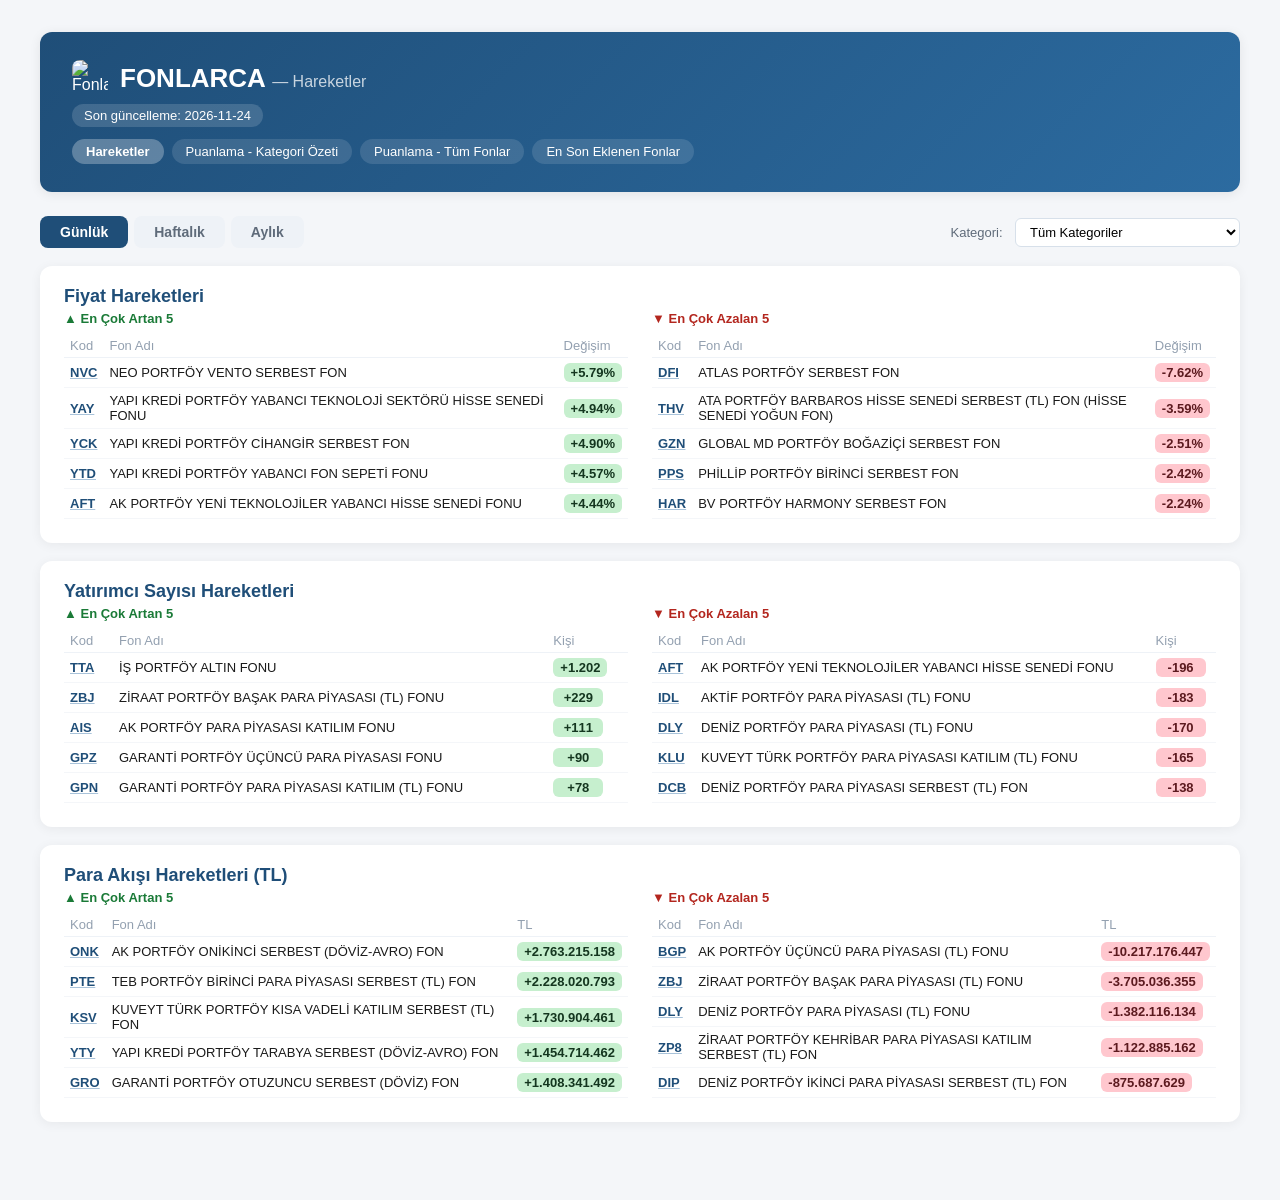
==== commit d16299d3: "Otomatik guncelleme" ====
--- a/docs/index.html
+++ b/docs/index.html
@@ -73,7 +73,7 @@
         <img src="logo.jpg" alt="Fonlarca" style="height:36px; width:36px; border-radius:8px; object-fit:cover;">
         <h1>FONLARCA <span style="font-weight:400; opacity:0.75; font-size:16px;">— Hareketler</span></h1>
     </div>
-    <div class="meta"><span>Son güncelleme: 2026-11-23</span></div>
+    <div class="meta"><span>Son güncelleme: 2026-11-24</span></div>
     <div class="nav-bar"><a href="index.html" style="background:rgba(255,255,255,0.28); font-weight:600;">Hareketler</a><a href="kategori-ozeti.html" style="background:rgba(255,255,255,0.12);">Puanlama - Kategori Özeti</a><a href="tum-fonlar.html" style="background:rgba(255,255,255,0.12);">Puanlama - Tüm Fonlar</a><a href="yeni-fonlar.html" style="background:rgba(255,255,255,0.12);">En Son Eklenen Fonlar</a></div>
 </div>
 
@@ -87,7 +87,7 @@
 <div class="period-panel active" id="panel-gunluk"></div><div class="period-panel " id="panel-haftalik"></div><div class="period-panel " id="panel-aylik"></div>
 
 <script>
-const MOVERS_DATA = {"gunluk": [{"kod": "AAL", "ad": "ATA PORTFÖY PARA PİYASASI (TL) FONU", "kat": "Para Piyasası", "fiyat": 0.2893, "kisi": -5.0, "akis": 18809965.89}, {"kod": "AAS", "ad": "ATA PORTFÖY FON SEPETİ SERBEST FONU", "kat": "Fon Sepeti", "fiyat": -2.4245, "kisi": 0.0, "akis": 0.0}, {"kod": "AAV", "ad": "ATA PORTFÖY İKİNCİ HİSSE SENEDİ (TL) FONU (HİSSE SENEDİ YOĞUN FON)", "kat": "Hisse Senedi", "fiyat": -1.7944, "kisi": -4.0, "akis": 923403.71}, {"kod": "AC1", "ad": "PARDUS PORTFÖY KISA VADELİ KATILIM SERBEST FONU", "kat": "Kısa Vade", "fiyat": 0.2716, "kisi": 0.0, "akis": 0.0}, {"kod": "AC4", "ad": "PARDUS PORTFÖY PARA PİYASASI (TL) FON", "kat": "Para Piyasası", "fiyat": 0.5941, "kisi": 0.0, "akis": 0.0}, {"kod": "AC5", "ad": "PARDUS PORTFÖY İSTATİSTİKSEL ARBİTRAJ HİSSE SENEDİ SERBEST (TL) FON (HİSSE SENEDİ YOĞUN FON)", "kat": "İstatiksel Arbitraj", "fiyat": 0.1252, "kisi": 0.0, "akis": 0.0}, {"kod": "AC6", "ad": "PARDUS PORTFÖY DÖRDÜNCÜ SERBEST (DÖVİZ) FON", "kat": "Döviz", "fiyat": -0.0881, "kisi": 0.0, "akis": 0.0}, {"kod": "ACC", "ad": "İSTANBUL PORTFÖY DÖRDÜNCÜ HİSSE SENEDİ FONU (HİSSE SENEDİ YOĞUN)", "kat": "Hisse Senedi", "fiyat": -1.8323, "kisi": 0.0, "akis": 2673.1}, {"kod": "ACD", "ad": "İSTANBUL PORTFÖY İKİNCİ DEĞİŞKEN FON", "kat": "Değişken", "fiyat": -0.979, "kisi": -1.0, "akis": -2726.54}, {"kod": "ACU", "ad": "İSTANBUL PORTFÖY URARTU SERBEST (DÖVİZ) FON", "kat": "Döviz", "fiyat": 0.0835, "kisi": 0.0, "akis": 0.0}, {"kod": "ADE", "ad": "AK PORTFÖY MUTLAK GETİRİ HEDEFLİ DEĞİŞKEN FON", "kat": "İstatiksel Arbitraj", "fiyat": 0.2788, "kisi": -6.0, "akis": 2811832.65}, {"kod": "ADP", "ad": "AK PORTFÖY BIST BANKA ENDEKSİ HİSSE SENEDİ (TL) FONU (HİSSE SENEDİ YOĞUN FON)", "kat": "BIST Endeks", "fiyat": -1.8171, "kisi": -50.0, "akis": -975111.23}, {"kod": "AED", "ad": "ATA PORTFÖY BİRİNCİ DEĞİŞKEN FON", "kat": "Değişken", "fiyat": -1.2413, "kisi": 0.0, "akis": -41442.69}, {"kod": "AES", "ad": "AK PORTFÖY PETROL YABANCI BYF FON SEPETİ FONU", "kat": "Emtia", "fiyat": -0.5142, "kisi": -77.0, "akis": -1592039.71}, {"kod": "AEV", "ad": "ALLBATROSS PORTFÖY SANAYİ ŞİRKETLERİ HİSSE SENEDİ (TL) FONU (HİSSE SENEDİ YOĞUN FON)", "kat": "Tematik", "fiyat": -2.5203, "kisi": -1.0, "akis": -27982.65}, {"kod": "AFA", "ad": "AK PORTFÖY AMERİKA YABANCI HİSSE SENEDİ FONU", "kat": "Tematik", "fiyat": -3.9889, "kisi": -71.0, "akis": -3282513.74}, {"kod": "AFO", "ad": "AK PORTFÖY ALTIN FONU", "kat": "Altın", "fiyat": -2.8237, "kisi": -64.0, "akis": -4248210.93}, {"kod": "AFS", "ad": "AK PORTFÖY SAĞLIK SEKTÖRÜ YABANCI HİSSE SENEDİ FONU", "kat": "Tematik", "fiyat": -0.639, "kisi": -39.0, "akis": 6654219.43}, {"kod": "AFT", "ad": "AK PORTFÖY YENİ TEKNOLOJİLER YABANCI HİSSE SENEDİ FONU", "kat": "Teknoloji Temalı", "fiyat": -8.6434, "kisi": -207.0, "akis": -5052341.47}, {"kod": "AFV", "ad": "AK PORTFÖY AVRUPA YABANCI HİSSE SENEDİ FONU", "kat": "Tematik", "fiyat": -2.2963, "kisi": -24.0, "akis": -4499684.71}, {"kod": "AGC", "ad": "AK PORTFÖY İKİNCİ DEĞİŞKEN FON", "kat": "Değişken", "fiyat": 0.1161, "kisi": -1.0, "akis": -57825.44}, {"kod": "AHI", "ad": "ATLAS PORTFÖY BİRİNCİ HİSSE SENEDİ FONU(HİSSE SENEDİ YOĞUN)", "kat": "Hisse Senedi", "fiyat": -1.5312, "kisi": 0.0, "akis": 0.0}, {"kod": "AHN", "ad": "ATLAS PORTFÖY SERBEST(DÖVİZ)FON", "kat": "Döviz", "fiyat": -0.591, "kisi": 0.0, "akis": 0.0}, {"kod": "AHU", "ad": "ATLAS PORTFÖY BİRİNCİ ÖZEL SEKTÖR BORÇLANMA ARAÇLARI FONU", "kat": "Özel Sektör Borçlanma Araçları", "fiyat": 0.179, "kisi": 0.0, "akis": 0.0}, {"kod": "AHV", "ad": "AZİMUT PORTFÖY DENGELİ FON SEPETİ FONU", "kat": "Fon Sepeti", "fiyat": -0.6148, "kisi": 0.0, "akis": 5068.07}, {"kod": "AIS", "ad": "AK PORTFÖY PARA PİYASASI KATILIM FONU", "kat": "Para Piyasası", "fiyat": 0.2825, "kisi": 81.0, "akis": 108035387.7}, {"kod": "AJ1", "ad": "A1 CAPİTAL PORTFÖY İSTATİSTİKSEL ARBİTRAJ HİSSE SENEDİ SERBEST FON (HİSSE SENEDİ YOĞUN FON)", "kat": "İstatiksel Arbitraj", "fiyat": -0.1375, "kisi": 0.0, "akis": 0.0}, {"kod": "AJK", "ad": "AK PORTFÖY 0-5 YIL VADELİ SERBEST (DÖVİZ) FON", "kat": "Döviz", "fiyat": 0.0641, "kisi": 0.0, "akis": -121393.78}, {"kod": "AK2", "ad": "AK PORTFÖY UZUN VADELİ BORÇLANMA ARAÇLARI FONU", "kat": "Borçlanma Araçları", "fiyat": 0.5058, "kisi": -1.0, "akis": -1424309.55}, {"kod": "AK3", "ad": "AK PORTFÖY HİSSE SENEDİ (TL) FONU (HİSSE SENEDİ YOĞUN FON)", "kat": "Hisse Senedi", "fiyat": -1.8821, "kisi": -38.0, "akis": -3013826.21}, {"kod": "AKE", "ad": "AK PORTFÖY EUROBOND (AMERİKAN DOLARI) BORÇLANMA ARAÇLARI FONU", "kat": "Eurobond", "fiyat": -0.3894, "kisi": -3.0, "akis": -918928.67}, {"kod": "AKU", "ad": "AK PORTFÖY BIST 30 ENDEKSİ HİSSE SENEDİ (TL) FONU (HİSSE SENEDİ YOĞUN FON)", "kat": "BIST Endeks", "fiyat": -1.8099, "kisi": -16.0, "akis": 6147321.95}, {"kod": "ALC", "ad": "AK PORTFÖY KAR PAYI ÖDEYEN ŞİRKETLER HİSSE SENEDİ (TL) FONU (HİSSE SENEDİ YOĞUN FON)", "kat": "BIST Endeks", "fiyat": -2.0917, "kisi": -22.0, "akis": -120605.57}, {"kod": "AN1", "ad": "STRATEJİ PORTFÖY BİRİNCİ DEĞİŞKEN FON", "kat": "Değişken", "fiyat": -3.1776, "kisi": -1.0, "akis": -3106351.42}, {"kod": "ANZ", "ad": "ATA PORTFÖY DÖRDÜNCÜ SERBEST (DÖVİZ) FON", "kat": "Döviz", "fiyat": -0.1913, "kisi": 0.0, "akis": 0.0}, {"kod": "AOJ", "ad": "ALLBATROSS PORTFÖY İNŞAAT SEKTÖRÜ HİSSE SENEDİ SERBEST (TL) FON (HİSSE SENEDİ YOĞUN FON)", "kat": "Tematik", "fiyat": -1.0454, "kisi": 0.0, "akis": 0.0}, {"kod": "AOY", "ad": "AK PORTFÖY ALTERNATİF ENERJİ YABANCI HİSSE SENEDİ FONU", "kat": "Tematik", "fiyat": -3.9023, "kisi": -75.0, "akis": -1463211.79}, {"kod": "AP5", "ad": "ATLAS PORTFÖY BEŞİNCİ HİSSE SENEDİ SERBEST FON (HİSSE SENEDİ YOĞUN FON)", "kat": "Hisse Senedi", "fiyat": 0.2304, "kisi": 0.0, "akis": 0.0}, {"kod": "AP7", "ad": "PARDUS PORTFÖY ALGO ETNA İSTATİSTİKSEL ARBİTRAJ SERBEST FON", "kat": "İstatiksel Arbitraj", "fiyat": 0.0506, "kisi": 0.0, "akis": 0.0}, {"kod": "APJ", "ad": "AK PORTFÖY BIST ŞİRKETLERİ FON SEPETİ FONU", "kat": "Tematik", "fiyat": -1.64, "kisi": -3.0, "akis": -9645.9}, {"kod": "APT", "ad": "AK PORTFÖY ORTA VADELI BORÇLANMA ARAÇLARI FONU", "kat": "Borçlanma Araçları", "fiyat": 0.5239, "kisi": -2.0, "akis": 101262.64}, {"kod": "ARE", "ad": "İSTANBUL PORTFÖY YABANCI HİSSE SENEDİ FONU", "kat": "Tematik", "fiyat": -1.6373, "kisi": -3.0, "akis": -1390.08}, {"kod": "ARL", "ad": "AK PORTFÖY BİRİNCİ FON SEPETİ FONU", "kat": "Fon Sepeti", "fiyat": 0.7961, "kisi": 21.0, "akis": 2219327.33}, {"kod": "ARM", "ad": "AK PORTFÖY İKİNCİ FON SEPETİ FONU", "kat": "Fon Sepeti", "fiyat": 0.7878, "kisi": 5.0, "akis": -21880.4}, {"kod": "AS1", "ad": "ALLBATROSS PORTFÖY BİRİNCİ SERBEST (DÖVİZ) FON", "kat": "Döviz", "fiyat": 0.0837, "kisi": 0.0, "akis": 0.0}, {"kod": "ASJ", "ad": "AKTİF PORTFÖY HİSSE SENEDİ (TL) FONU (HİSSE SENEDİ YOĞUN FON)", "kat": "Hisse Senedi", "fiyat": -1.9641, "kisi": -1.0, "akis": -648906.64}, {"kod": "ATJ", "ad": "AZİMUT PORTFÖY İKİNCİ DEĞİŞKEN FON", "kat": "Değişken", "fiyat": -1.8748, "kisi": 0.0, "akis": 0.0}, {"kod": "AU1", "ad": "A1 CAPİTAL PORTFÖY ALTIN FONU", "kat": "Altın", "fiyat": -2.7368, "kisi": 0.0, "akis": 0.0}, {"kod": "AUV", "ad": "AK PORTFÖY UZUN VADELİ SERBEST (DÖVİZ) FON", "kat": "Döviz", "fiyat": -0.8075, "kisi": 0.0, "akis": -49953.13}, {"kod": "AYA", "ad": "ATA PORTFÖY KAR PAYI ÖDEYEN HİSSE SENEDİ (TL) FONU (HİSSE SENEDİ YOĞUN FON)", "kat": "Kar Payı Ödeyen", "fiyat": -2.1554, "kisi": -20.0, "akis": -980702.19}, {"kod": "AYR", "ad": "AK PORTFÖY ÖZEL SEKTÖR BORÇLANMA ARAÇLARI (TL) FONU", "kat": "Özel Sektör Borçlanma Araçları", "fiyat": 0.2778, "kisi": -18.0, "akis": -4051516.05}, {"kod": "BAG", "ad": "BULLS PORTFÖY ATAK DEĞIŞKEN FON", "kat": "Değişken", "fiyat": 0.2402, "kisi": 0.0, "akis": 0.0}, {"kod": "BAI", "ad": "BV PORTFÖY ALTIN KATILIM FONU", "kat": "Altın", "fiyat": -2.3875, "kisi": -1.0, "akis": -10881.64}, {"kod": "BBF", "ad": "PARDUS PORTFÖY BİRİNCİ BORÇLANMA ARAÇLARI (TL) FONU", "kat": "Borçlanma Araçları", "fiyat": 0.2188, "kisi": 0.0, "akis": 0.0}, {"kod": "BBP", "ad": "ALLBATROSS PORTFÖY BİRİNCİ BORÇLANMA ARAÇLARI FONU", "kat": "Borçlanma Araçları", "fiyat": 0.2354, "kisi": -3.0, "akis": 40212.65}, {"kod": "BBS", "ad": "BULLS PORTFÖY BİRİNCİ SERBEST (TL) FON", "kat": "Diğer Serbest", "fiyat": 0.2564, "kisi": 0.0, "akis": 0.0}, {"kod": "BCK", "ad": "DENİZ PORTFÖY BLOCKCHAİN VE FINTECH TEKNOLOJİLERİ DEĞİŞKEN FON", "kat": "Teknoloji Temalı", "fiyat": -4.552, "kisi": -8.0, "akis": -526307.87}, {"kod": "BCO", "ad": "BULLS PORTFÖY ÇOKLU VARLIK KATILIM FONU", "kat": "Çoklu Varlık", "fiyat": -1.649, "kisi": 0.0, "akis": 0.0}, {"kod": "BDA", "ad": "YAPI KREDİ PORTFÖY BİRİNCİ KATILIM SERBEST (DÖVİZ-AVRO) FON", "kat": "Döviz", "fiyat": -0.0821, "kisi": -1.0, "akis": -47310.19}, {"kod": "BDC", "ad": "AURA PORTFÖY BODRUM SERBEST FON", "kat": "Diğer Serbest", "fiyat": -1.0582, "kisi": 0.0, "akis": 0.0}, {"kod": "BDS", "ad": "PARDUS PORTFÖY BIST 30 DIŞI ŞİRKETLER HİSSE SENEDİ (TL) FONU (HİSSE SENEDİ YOĞUN FON)", "kat": "BIST Endeks", "fiyat": -1.2084, "kisi": 0.0, "akis": 0.0}, {"kod": "BDY", "ad": "AK PORTFÖY BIST 100 DIŞI ŞİRKETLER HİSSE SENEDİ (TL) FONU (HİSSE SENEDİ YOĞUN FON)", "kat": "BIST Endeks", "fiyat": -2.046, "kisi": 0.0, "akis": -66827.57}, {"kod": "BFE", "ad": "ALLBATROSS PORTFÖY BİRİNCİ FON SEPETİ FONU", "kat": "Fon Sepeti", "fiyat": -1.4386, "kisi": -1.0, "akis": 0.0}, {"kod": "BFS", "ad": "BULLS PORTFÖY EMTİA FON SEPETİ FONU", "kat": "Emtia", "fiyat": -1.6309, "kisi": 0.0, "akis": 0.0}, {"kod": "BFT", "ad": "AZİMUT PORTFÖY BANKA VE FİNANS SEKTÖRÜ HİSSE SENEDİ FONU (HİSSE SENEDİ YOĞUN FON)", "kat": "Tematik", "fiyat": -1.5523, "kisi": -3.0, "akis": -12377.86}, {"kod": "BGP", "ad": "AK PORTFÖY ÜÇÜNCÜ PARA PİYASASI (TL) FONU", "kat": "Para Piyasası", "fiyat": 0.2817, "kisi": 42.0, "akis": -2111503216.08}, {"kod": "BHA", "ad": "BULLS PORTFÖY HİSSE SENEDİ (TL) FONU (HİSSE SENEDİ YOĞUN FON)", "kat": "Hisse Senedi", "fiyat": -1.8674, "kisi": 0.0, "akis": 0.0}, {"kod": "BHF", "ad": "PARDUS PORTFÖY BİRİNCİ DEĞİŞKEN FON", "kat": "Değişken", "fiyat": -0.5374, "kisi": 0.0, "akis": 0.0}, {"kod": "BHI", "ad": "BV PORTFÖY MUTLAK GETİRİ HEDEFLİ HİSSE SENEDİ SERBEST (TL) FON (HİSSE SENEDİ YOĞUN FON)", "kat": "İstatiksel Arbitraj", "fiyat": 0.109, "kisi": -4.0, "akis": -28322.93}, {"kod": "BHL", "ad": "İŞ PORTFÖY BİRİNCİ HİSSE SENEDİ SERBEST FON (HİSSE SENEDİ YOĞUN FON)", "kat": "Hisse Senedi", "fiyat": -2.0445, "kisi": 0.0, "akis": 0.0}, {"kod": "BID", "ad": "QNB PORTFÖY BIST 100 DIŞI ŞİRKETLER HİSSE SENEDİ (TL) FONU (HİSSE SENEDİ YOĞUN FON)", "kat": "BIST Endeks", "fiyat": -1.9742, "kisi": -3.0, "akis": -730788.39}, {"kod": "BIG", "ad": "YAPI KREDİ PORTFÖY ÜÇÜNCÜ HİSSE SENEDİ FONU (HİSSE SENEDİ YOĞUN FON)", "kat": "Hisse Senedi", "fiyat": -1.7947, "kisi": -5.0, "akis": -18315.21}, {"kod": "BIH", "ad": "PARDUS PORTFÖY BİRİNCİ HİSSE SENEDİ (TL) FONU (HİSSE SENEDİ YOĞUN FON)", "kat": "Hisse Senedi", "fiyat": -0.1759, "kisi": 0.0, "akis": 0.0}, {"kod": "BIO", "ad": "İŞ PORTFÖY SÜRDÜRÜLEBİLİRLİK HİSSE SENEDİ (TL) FONU (HİSSE SENEDİ YOĞUN FON)", "kat": "Tematik", "fiyat": -2.178, "kisi": -20.0, "akis": -914415.43}, {"kod": "BIP", "ad": "İSTANBUL PORTFÖY BİRİNCİ PARA PİYASASI SERBEST (TL) FON", "kat": "Para Piyasası", "fiyat": 0.3093, "kisi": -1.0, "akis": -7.04}, {"kod": "BIS", "ad": "BV PORTFÖY BİRİNCİ SERBEST FON", "kat": "Diğer Serbest", "fiyat": 0.2397, "kisi": -1.0, "akis": 250597.37}, {"kod": "BIY", "ad": "AZİMUT PORTFÖY BIST 100 DIŞI ŞİRKETLER HİSSE SENEDİ FONU (HİSSE SENEDİ YOĞUN FON)", "kat": "BIST Endeks", "fiyat": 0.2469, "kisi": 0.0, "akis": 359.31}, {"kod": "BJD", "ad": "AZİMUT PORTFÖY 13.0 SERBEST (DÖVİZ) FON", "kat": "Döviz", "fiyat": 0.0749, "kisi": 0.0, "akis": -508431.23}, {"kod": "BKY", "ad": "YAPI KREDİ PORTFÖY BİRİNCİ KATILIM SERBEST (DÖVİZ) FON", "kat": "Döviz", "fiyat": 0.0891, "kisi": 1.0, "akis": 103800342.62}, {"kod": "BLD", "ad": "DENİZ PORTFÖY BALEV EĞİTİME DESTEK SERBEST FON", "kat": "Diğer Serbest", "fiyat": 0.27, "kisi": -2.0, "akis": -6545454.19}, {"kod": "BLT", "ad": "BULLS PORTFÖY ALTIN FONU", "kat": "Altın", "fiyat": -2.7592, "kisi": 0.0, "akis": 0.0}, {"kod": "BMU", "ad": "BULLS PORTFÖY MUTLAK GETİRİ HEDEFLİ HİSSE SENEDİ SERBEST FON (HİSSE SENEDİ YOĞUN FON)", "kat": "İstatiksel Arbitraj", "fiyat": 0.2301, "kisi": 0.0, "akis": 0.0}, {"kod": "BNC", "ad": "AK PORTFÖY BEŞİNCİ SERBEST FON", "kat": "Diğer Serbest", "fiyat": 0.4878, "kisi": 0.0, "akis": 0.0}, {"kod": "BNH", "ad": "İSTANBUL PORTFÖY BANKACILIK SEKTÖRÜ HİSSE SENEDİ SERBEST (TL) FON (HİSSE SENEDİ YOĞUN FON)", "kat": "Tematik", "fiyat": -1.7346, "kisi": 0.0, "akis": 0.0}, {"kod": "BOL", "ad": "AKTİF PORTFÖY BORÇLANMA ARAÇLARI FONU", "kat": "Borçlanma Araçları", "fiyat": 0.3906, "kisi": -5.0, "akis": -347782.44}, {"kod": "BON", "ad": "A1 CAPİTAL PORTFÖY BORÇLANMA ARAÇLARI FONU", "kat": "Borçlanma Araçları", "fiyat": 0.3401, "kisi": 0.0, "akis": 0.0}, {"kod": "BOS", "ad": "BULLS PORTFÖY ALTINCI HİSSE SENEDİ SERBEST FON (HİSSE SENEDİ YOĞUN FON)", "kat": "Hisse Senedi", "fiyat": 0.4719, "kisi": 0.0, "akis": 0.0}, {"kod": "BPZ", "ad": "BULLS PORTFÖY PARA PİYASASI (TL) FONU", "kat": "Para Piyasası", "fiyat": 0.4324, "kisi": 0.0, "akis": 0.0}, {"kod": "BRC", "ad": "RE-PIE PORTFÖY BİRİNCİ İSTATİSTİKSEL ARBİTRAJ HİSSE SENEDİ SERBEST FON (HİSSE SENEDİ YOĞUN FON)", "kat": "İstatiksel Arbitraj", "fiyat": -2.6572, "kisi": 0.0, "akis": 0.0}, {"kod": "BRF", "ad": "DENİZ PORTFÖY BİRİNCİ FON SEPETİ FONU", "kat": "Fon Sepeti", "fiyat": -2.8573, "kisi": -4.0, "akis": -434886.02}, {"kod": "BRR", "ad": "AK PORTFÖY İKİNCİ KISA VADELİ BORÇLANMA ARAÇLARI (TL) FONU", "kat": "Borçlanma Araçları", "fiyat": 0.2386, "kisi": 99.0, "akis": 155772756.93}, {"kod": "BRT", "ad": "PARDUS PORTFÖY BEREKET HİSSE SENEDİ SERBEST FON (HİSSE SENEDİ YOĞUN FON)", "kat": "Hisse Senedi", "fiyat": -0.0362, "kisi": 0.0, "akis": 0.0}, {"kod": "BS1", "ad": "AHLATCI PORTFÖY BİRİNCİ SERBEST (TL) FON", "kat": "Diğer Serbest", "fiyat": -2.0296, "kisi": -15.0, "akis": -938651.88}, {"kod": "BSD", "ad": "BV PORTFÖY SERBEST (DÖVİZ) FON", "kat": "Döviz", "fiyat": 0.0124, "kisi": -1.0, "akis": -5788543.26}, {"kod": "BSH", "ad": "ATLAS PORTFÖY BANKACILIK SEKTÖRÜ HİSSE SENEDİ SERBEST FON (HİSSE SENEDİ YOĞUN FON)", "kat": "Hisse Senedi", "fiyat": 0.1813, "kisi": 0.0, "akis": 0.0}, {"kod": "BSM", "ad": "GLOBAL MD PORTFÖY BERRAK SERBEST FON", "kat": "Diğer Serbest", "fiyat": 0.0573, "kisi": -1.0, "akis": -2976309.23}, {"kod": "BST", "ad": "PARDUS PORTFÖY BANKACILIK SEKTÖRÜ DIŞI ŞİRKETLER HİSSE SENEDİ SERBEST (TL) FON (HİSSE SENEDİ YOĞUN FON)", "kat": "Tematik", "fiyat": 0.1166, "kisi": 0.0, "akis": 0.0}, {"kod": "BTE", "ad": "BV PORTFÖY OYUN VE TEKNOLOJİ DEĞİŞKEN FON", "kat": "Teknoloji Temalı", "fiyat": -2.931, "kisi": 1.0, "akis": -23267.36}, {"kod": "BTJ", "ad": "ATLAS PORTFÖY İSTATİSTİKSEL ARBİTRAJ HİSSE SENEDİ SERBEST FON (HİSSE SENEDİ YOĞUN FON)", "kat": "İstatiksel Arbitraj", "fiyat": 0.2468, "kisi": 0.0, "akis": 0.0}, {"kod": "BTK", "ad": "BV PORTFÖY TEKNOLOJİ KATILIM FONU", "kat": "Teknoloji Temalı", "fiyat": -4.0242, "kisi": 2.0, "akis": -520208.93}, {"kod": "BTZ", "ad": "ATLAS PORTFÖY BIST 30 DIŞI ŞİRKETLER HİSSE SENEDİ FONU (HİSSE SENEDİ YOĞUN FON)", "kat": "BIST Endeks", "fiyat": -1.3377, "kisi": 0.0, "akis": 0.0}, {"kod": "BUB", "ad": "BULLS PORTFÖY BİRİNCİ FON SEPETİ FONU", "kat": "Fon Sepeti", "fiyat": -2.1728, "kisi": 0.0, "akis": 0.0}, {"kod": "BUV", "ad": "BULLS PORTFÖY VOLTRAN SERBEST (TL) FON", "kat": "Diğer Serbest", "fiyat": -1.6607, "kisi": 0.0, "akis": 0.0}, {"kod": "BUY", "ad": "AK PORTFÖY BÜYÜYEN ŞİRKETLER HİSSE SENEDİ (TL) FONU (HİSSE SENEDİ YOĞUN FON)", "kat": "Tematik", "fiyat": -1.5677, "kisi": -12.0, "akis": -5130491.78}, {"kod": "BV1", "ad": "BV PORTFÖY BİRİNCİ HİSSE SENEDİ (TL) FON (HİSSE SENEDİ YOĞUN FON)", "kat": "Hisse Senedi", "fiyat": -1.8585, "kisi": 0.0, "akis": 0.0}, {"kod": "BVD", "ad": "BV PORTFÖY BİRİNCİ DEĞİŞKEN FON", "kat": "Değişken", "fiyat": -0.7714, "kisi": -3.0, "akis": 0.0}, {"kod": "BVF", "ad": "BV PORTFÖY PARA PİYASASI (TL) FON", "kat": "Para Piyasası", "fiyat": -3.7542, "kisi": -1.0, "akis": -16280630.92}, {"kod": "BVK", "ad": "BULLS PORTFÖY VOLTRAN KATILIM SERBEST (TL) FON", "kat": "Diğer Katılım", "fiyat": -3.8166, "kisi": 0.0, "akis": 0.0}, {"kod": "BVM", "ad": "ALLBATROSS PORTFÖY BİRİNCİ HİSSE SENEDİ SERBEST (TL) FON (HİSSE SENEDİ YOĞUN FON)", "kat": "Hisse Senedi", "fiyat": -1.7887, "kisi": 0.0, "akis": 0.0}, {"kod": "BVV", "ad": "BV PORTFÖY TEKNOLOJİ DEĞİŞKEN FON", "kat": "Teknoloji Temalı", "fiyat": -3.2808, "kisi": -4.0, "akis": 419.73}, {"kod": "BVZ", "ad": "BV PORTFÖY İSTATİSTİKSEL ARBİTRAJ SERBEST (TL) FON", "kat": "İstatiksel Arbitraj", "fiyat": 0.2733, "kisi": -3.0, "akis": -227751.53}, {"kod": "CAH", "ad": "A1 CAPİTAL PORTFÖY HİSSE SENEDİ SERBEST FON (HİSSE SENEDİ YOĞUN FON)", "kat": "Hisse Senedi", "fiyat": -0.0638, "kisi": 0.0, "akis": 0.0}, {"kod": "CFO", "ad": "ROTA PORTFÖY İKİNCİ PARA PİYASASI FONU", "kat": "Para Piyasası", "fiyat": 0.2688, "kisi": -1.0, "akis": -701458.09}, {"kod": "CIN", "ad": "AKTİF PORTFÖY BİRİNCİ SERBEST FON", "kat": "Diğer Serbest", "fiyat": -3.8782, "kisi": 0.0, "akis": 0.0}, {"kod": "CKF", "ad": "ALBARAKA PORTFÖY ÇOKLU VARLIK KATILIM FONU", "kat": "Çoklu Varlık", "fiyat": -3.2842, "kisi": -9.0, "akis": -185305.31}, {"kod": "CKL", "ad": "YAPI KREDİ PORTFÖY ÇOKLU VARLIK DEĞİŞKEN FON", "kat": "Çoklu Varlık", "fiyat": 0.284, "kisi": -9.0, "akis": -2930465.2}, {"kod": "CKS", "ad": "İŞ PORTFÖY BİRİNCİ KATILIM SERBEST (DÖVİZ) FON", "kat": "Döviz", "fiyat": -0.0077, "kisi": -1.0, "akis": 4610864.96}, {"kod": "CPT", "ad": "ROTA PORTFÖY ÇİP TEKNOLOJİLERİ DEĞİŞKEN FON", "kat": "Teknoloji Temalı", "fiyat": -6.7635, "kisi": -54.0, "akis": -316533.38}, {"kod": "CPU", "ad": "AKTİF PORTFÖY TEKNOLOJİ KATILIM FONU", "kat": "Teknoloji Temalı", "fiyat": -3.7671, "kisi": -30.0, "akis": -8750593.12}, {"kod": "CVK", "ad": "INVEO PORTFÖY ÇOKLU VARLIK KATILIM FONU", "kat": "Çoklu Varlık", "fiyat": -0.2445, "kisi": -2.0, "akis": -76218.93}, {"kod": "CVL", "ad": "A1 CAPİTAL PORTFÖY ÇOKLU VARLIK KATILIM FONU", "kat": "Çoklu Varlık", "fiyat": -0.4663, "kisi": 0.0, "akis": 0.0}, {"kod": "DA1", "ad": "A1 CAPİTAL PORTFÖY SERBEST (DÖVİZ) FON", "kat": "Döviz", "fiyat": -0.2181, "kisi": 0.0, "akis": 0.0}, {"kod": "DAH", "ad": "DENİZ PORTFÖY HİSSE SENEDİ FONU (HİSSE SENEDİ YOĞUN FON)", "kat": "Hisse Senedi", "fiyat": -2.2425, "kisi": -6.0, "akis": -239681.62}, {"kod": "DAS", "ad": "DENİZ PORTFÖY ONİKİNCİ SERBEST (DÖVİZ) FON", "kat": "Döviz", "fiyat": 0.0721, "kisi": -22.0, "akis": 148649326.32}, {"kod": "DBA", "ad": "DENİZ PORTFÖY ALTIN FONU", "kat": "Altın", "fiyat": -2.7296, "kisi": -22.0, "akis": 3786467.99}, {"kod": "DBB", "ad": "DENİZ PORTFÖY BORÇLANMA ARAÇLARI FONU", "kat": "Borçlanma Araçları", "fiyat": 0.4672, "kisi": 1.0, "akis": -302358.14}, {"kod": "DBH", "ad": "DENİZ PORTFÖY EUROBOND (DÖVİZ) BORÇLANMA ARAÇLARI FONU", "kat": "Eurobond", "fiyat": -0.3175, "kisi": -18.0, "akis": -1417772.99}, {"kod": "DBK", "ad": "DENİZ PORTFÖY KISA VADELİ BORÇLANMA ARAÇLARI (TL) FONU", "kat": "Borçlanma Araçları", "fiyat": 0.2606, "kisi": -14.0, "akis": -4149267.25}, {"kod": "DBP", "ad": "DENİZ PORTFÖY BİRİNCİ DEĞİŞKEN FON", "kat": "Değişken", "fiyat": -0.1298, "kisi": 0.0, "akis": 4825.13}, {"kod": "DBZ", "ad": "DENİZ PORTFÖY ÖZEL SEKTÖR BORÇLANMA ARAÇLARI FONU", "kat": "Özel Sektör Borçlanma Araçları", "fiyat": 0.2825, "kisi": -13.0, "akis": -1551332.53}, {"kod": "DCB", "ad": "DENİZ PORTFÖY PARA PİYASASI SERBEST (TL) FON", "kat": "Para Piyasası", "fiyat": 0.2855, "kisi": -112.0, "akis": -746544155.68}, {"kod": "DDA", "ad": "DENİZ PORTFÖY BANKACILIK SEKTÖRÜ HİSSE SENEDİ SERBEST FON (HİSSE SENEDİ YOĞUN FON)", "kat": "BIST Endeks", "fiyat": -1.9225, "kisi": 0.0, "akis": -1479023.64}, {"kod": "DDF", "ad": "DENİZ PORTFÖY DİNAMO HİSSE SENEDİ SERBEST (TL) FON (HİSSE SENEDİ YOĞUN FON)", "kat": "Hisse Senedi", "fiyat": -1.5796, "kisi": -2.0, "akis": 0.0}, {"kod": "DEF", "ad": "ALLBATROSS PORTFÖY DEFNE SERBEST FON", "kat": "Diğer Serbest", "fiyat": -1.2963, "kisi": 0.0, "akis": 0.0}, {"kod": "DFC", "ad": "DENİZ PORTFÖY TARIM VE GIDA DEĞİŞKEN FON", "kat": "Tematik", "fiyat": -1.5345, "kisi": -1.0, "akis": -889593.6}, {"kod": "DFD", "ad": "DENİZ PORTFÖY EMTİA SERBEST FON", "kat": "Emtia", "fiyat": -1.6144, "kisi": 0.0, "akis": -217972.08}, {"kod": "DFI", "ad": "ATLAS PORTFÖY SERBEST FON", "kat": "Diğer Serbest", "fiyat": 8.9587, "kisi": 0.0, "akis": 0.0}, {"kod": "DGF", "ad": "A1 CAPİTAL PORTFÖY DEĞİŞKEN FON", "kat": "Değişken", "fiyat": 0.2645, "kisi": 0.0, "akis": 0.0}, {"kod": "DGH", "ad": "ATA PORTFÖY PARA PİYASASI SERBEST (TL) FON", "kat": "Diğer Serbest", "fiyat": 0.293, "kisi": -2.0, "akis": -20916922.54}, {"kod": "DHJ", "ad": "DENİZ PORTFÖY TEKNOLOJİ ŞİRKETLERİ HİSSE SENEDİ FONU (HİSSE SENEDİ YOĞUN FON)", "kat": "Teknoloji Temalı", "fiyat": -2.5506, "kisi": -3.0, "akis": -16129.3}, {"kod": "DHM", "ad": "DENİZ PORTFÖY ESG-SÜRDÜRÜLEBİLİRLİK FON SEPETİ FONU", "kat": "Tematik", "fiyat": -2.7466, "kisi": -3.0, "akis": 2294.71}, {"kod": "DHT", "ad": "DENİZ PORTFÖY HAVACILIK VE SAVUNMA TEKNOLOJİLERİ DEĞİŞKEN FON", "kat": "Teknoloji Temalı", "fiyat": -2.4135, "kisi": -2.0, "akis": -98215.33}, {"kod": "DHV", "ad": "DENİZ PORTFÖY BİRİNCİ HİSSE SENEDİ SERBEST (TL) FON (HİSSE SENEDİ YOĞUN FON)", "kat": "Hisse Senedi", "fiyat": -0.0614, "kisi": -2.0, "akis": -49528.84}, {"kod": "DID", "ad": "DENİZ PORTFÖY İKİNCİ DEĞİŞKEN FON", "kat": "Değişken", "fiyat": -1.6521, "kisi": 0.0, "akis": -144871.25}, {"kod": "DIP", "ad": "DENİZ PORTFÖY İKİNCİ PARA PİYASASI SERBEST (TL) FON", "kat": "Para Piyasası", "fiyat": 0.2913, "kisi": -15.0, "akis": -171429609.0}, {"kod": "DKC", "ad": "DENİZ PORTFÖY İKİNCİ SERBEST FON", "kat": "Diğer Serbest", "fiyat": 0.2077, "kisi": 0.0, "akis": 0.0}, {"kod": "DKH", "ad": "DENİZ PORTFÖY KATILIM HİSSE SENEDİ (TL) FONU (HİSSE SENEDİ YOĞUN FON)", "kat": "Hisse Senedi", "fiyat": -2.1041, "kisi": 0.0, "akis": -20343.32}, {"kod": "DKL", "ad": "DENİZ PORTFÖY BİRİNCİ KATILIM SERBEST (DÖVİZ) FON", "kat": "Döviz", "fiyat": -0.0073, "kisi": 1.0, "akis": 26820.57}, {"kod": "DKR", "ad": "DENİZ PORTFÖY ONDÖRDÜNCÜ SERBEST FON", "kat": "Diğer Serbest", "fiyat": 0.2179, "kisi": -1.0, "akis": 0.0}, {"kod": "DL2", "ad": "DENİZ PORTFÖY İKİNCİ PARA PİYASASI (TL) FONU", "kat": "Para Piyasası", "fiyat": 0.2875, "kisi": 46.0, "akis": -1542864.74}, {"kod": "DLD", "ad": "DENİZ PORTFÖY SÜRDÜRÜLEBİLİRLİK HİSSE SENEDİ FONU (HİSSE SENEDİ YOĞUN FON)", "kat": "Tematik", "fiyat": -1.8924, "kisi": 2.0, "akis": -3027.48}, {"kod": "DLY", "ad": "DENİZ PORTFÖY PARA PİYASASI (TL) FONU", "kat": "Para Piyasası", "fiyat": 0.2767, "kisi": -306.0, "akis": -446296733.88}, {"kod": "DLZ", "ad": "DENİZ PORTFÖY ALİZE HİSSE SENEDİ SERBEST (TL) FON (HİSSE SENEDİ YOĞUN FON)", "kat": "Hisse Senedi", "fiyat": 0.2329, "kisi": 0.0, "akis": 0.0}, {"kod": "DMG", "ad": "DENİZ PORTFÖY GÜMÜŞ FON SEPETİ FONU", "kat": "Gümüş", "fiyat": -6.0663, "kisi": -10.0, "akis": -3638214.63}, {"kod": "DNF", "ad": "A1 CAPİTAL PORTFÖY DİNAMİK FON SEPETİ FONU", "kat": "Fon Sepeti", "fiyat": 0.2638, "kisi": 0.0, "akis": 0.0}, {"kod": "DNH", "ad": "DENİZ PORTFÖY İNŞAAT SEKTÖRÜ HİSSE SENEDİ SERBEST (TL) FON (HİSSE SENEDİ YOĞUN FON)", "kat": "Tematik", "fiyat": -1.3556, "kisi": 0.0, "akis": 0.0}, {"kod": "DNK", "ad": "TACİRLER PORTFÖY DENGE KATILIM SERBEST FON", "kat": "Diğer Serbest", "fiyat": -2.4457, "kisi": 0.0, "akis": 0.0}, {"kod": "DNM", "ad": "QNB PORTFÖY DİNAMİK DAĞILIMLI SERBEST (DÖVİZ) FON", "kat": "Döviz", "fiyat": 1.466, "kisi": -1.0, "akis": -1580936.69}, {"kod": "DNP", "ad": "DENİZ PORTFÖY PARA PİYASASI KATILIM SERBEST (TL) FON", "kat": "Para Piyasası", "fiyat": 0.2876, "kisi": -2.0, "akis": 9848287.08}, {"kod": "DOH", "ad": "TERA PORTFÖY DÖRDÜNCÜ HİSSE SENEDİ SERBEST (TL) FON (HİSSE SENEDİ YOĞUN FON)", "kat": "Hisse Senedi", "fiyat": 0.0, "kisi": 0.0, "akis": 0.0}, {"kod": "DOL", "ad": "AKTİF PORTFÖY ÜÇÜNCÜ AKTİF SERBEST (DÖVİZ) FON", "kat": "Döviz", "fiyat": 0.0641, "kisi": 0.0, "akis": -176980646.88}, {"kod": "DOV", "ad": "DENİZ PORTFÖY ONÜÇÜNCÜ SERBEST (DÖVİZ-AVRO) FON", "kat": "Döviz", "fiyat": -0.0877, "kisi": -19.0, "akis": -132733678.12}, {"kod": "DPB", "ad": "DENİZ PORTFÖY SERBEST (DÖVİZ) FON", "kat": "Döviz", "fiyat": -0.4009, "kisi": -7.0, "akis": -9247575.91}, {"kod": "DPI", "ad": "DENİZ PORTFÖY İSTATİSTİKSEL ARBİTRAJ HİSSE SENEDİ SERBEST FON (HİSSE SENEDİ YOĞUN FON)", "kat": "İstatiksel Arbitraj", "fiyat": 0.1883, "kisi": 0.0, "akis": 0.0}, {"kod": "DPK", "ad": "DENİZ PORTFÖY KİRA SERTİFİKALARI KATILIM (TL) FONU", "kat": "Kira Sertifikası", "fiyat": 0.2826, "kisi": -1.0, "akis": -43011520.79}, {"kod": "DPT", "ad": "DENİZ PORTFÖY BİST TEMETTÜ 25 ENDEKSİ HİSSE SENEDİ FONU ( HİSSE SENEDİ YOĞUN FON )", "kat": "BIST Endeks", "fiyat": -2.4696, "kisi": -9.0, "akis": -678066.17}, {"kod": "DRA", "ad": "NEO PORTFÖY DORA SERBEST FON", "kat": "Diğer Serbest", "fiyat": -2.9379, "kisi": 0.0, "akis": 0.0}, {"kod": "DRT", "ad": "DENİZ PORTFÖY ROBOTİK TEKNOLOJİLERİ DEĞİŞKEN FON", "kat": "Teknoloji Temalı", "fiyat": -6.0879, "kisi": -3.0, "akis": 22199.27}, {"kod": "DSD", "ad": "DENİZ PORTFÖY İKİNCİ SERBEST (DÖVİZ_AVRO) FON", "kat": "Döviz", "fiyat": -0.1571, "kisi": -4.0, "akis": -503160.41}, {"kod": "DSP", "ad": "DENİZ PORTFÖY DENGELİ FON SEPETİ FONU", "kat": "Fon Sepeti", "fiyat": -1.414, "kisi": -5.0, "akis": -209857.82}, {"kod": "DTH", "ad": "EMAA BLUE PORTFÖY DÖNÜŞÜM TEKNOLOJİLERİ HİSSE SENEDİ (TL) FONU (HİSSE SENEDİ YOĞUN FON)", "kat": "Teknoloji Temalı", "fiyat": -2.1294, "kisi": -1.0, "akis": -1817.9}, {"kod": "DTL", "ad": "DENİZ PORTFÖY BIST 100 DIŞI ŞİRKETLER HİSSE SENEDİ (TL) FONU (HİSSE SENEDİ YOĞUN FON)", "kat": "BIST Endeks", "fiyat": -2.1705, "kisi": -8.0, "akis": -5720.42}, {"kod": "DTM", "ad": "DENİZ PORTFÖY TEMETTÜ ÖDEYEN ŞİRKETLER DEĞİŞKEN FON", "kat": "Tematik", "fiyat": -1.754, "kisi": -5.0, "akis": -59342.06}, {"kod": "DTZ", "ad": "AK PORTFÖY ROBOTİK TEKNOLOJİLER DEĞİŞKEN FON", "kat": "Teknoloji Temalı", "fiyat": -5.1479, "kisi": -16.0, "akis": -158010.74}, {"kod": "DUD", "ad": "DENİZ PORTFÖY UZUN VADELİ SERBEST (DÖVİZ) FON", "kat": "Döviz", "fiyat": -1.0639, "kisi": 0.0, "akis": 0.0}, {"kod": "DUH", "ad": "HEDEF PORTFÖY UFUK HİSSE SENEDİ SERBEST FON (HİSSE SENEDİ YOĞUN FON)", "kat": "Hisse Senedi", "fiyat": 0.1326, "kisi": 0.0, "akis": 0.0}, {"kod": "DUV", "ad": "DENİZ PORTFÖY UZUN VADELİ BORÇLANMA ARAÇLARI FONU", "kat": "Borçlanma Araçları", "fiyat": 0.6459, "kisi": 0.0, "akis": -1499231.88}, {"kod": "DVS", "ad": "DENİZ PORTFÖY KISA VADELİ SERBEST (TL) FON", "kat": "Kısa Vade", "fiyat": 0.2835, "kisi": -3.0, "akis": -30745214.24}, {"kod": "DVT", "ad": "DENİZ PORTFÖY METAVERSE VE DİJİTAL YAŞAM TEKNOLOJİLERİ DEĞİŞKEN FON", "kat": "Teknoloji Temalı", "fiyat": -4.3817, "kisi": -15.0, "akis": -1387566.05}, {"kod": "DXP", "ad": "DENİZ PORTFÖY İHRACATÇI ŞİRKETLER HİSSE SENEDİ FONU (HİSSE SENEDİ YOĞUN FON)", "kat": "Tematik", "fiyat": -2.2689, "kisi": -1.0, "akis": -484914.83}, {"kod": "DYN", "ad": "DENİZ PORTFÖY ELEKTRİKLİ VE OTONOM ARAÇ TEKNOLOJİLERİ DEĞİŞKEN FON", "kat": "Teknoloji Temalı", "fiyat": -3.6036, "kisi": -1.0, "akis": -12066.04}, {"kod": "DZE", "ad": "DENİZ PORTFÖY BIST 100 ENDEKSİ HİSSE SENEDİ FONU(HİSSE SENEDİ YOĞUN FON)", "kat": "BIST Endeks", "fiyat": -2.1566, "kisi": -2.0, "akis": -34080.26}, {"kod": "DZM", "ad": "DENİZ PORTFÖY BEŞİNCİ SERBEST (DÖVİZ) FON", "kat": "Döviz", "fiyat": -0.3736, "kisi": -7.0, "akis": -2041185863.29}, {"kod": "EBD", "ad": "GLOBAL MD PORTFÖY İKİNCİ DEĞİŞKEN FON", "kat": "Değişken", "fiyat": -2.6457, "kisi": -1.0, "akis": 2141.27}, {"kod": "EBI", "ad": "EMAA BLUE PORTFÖY İKİNCİ SERBEST (DÖVİZ-AVRO) FON", "kat": "Döviz", "fiyat": -0.4168, "kisi": 0.0, "akis": 0.0}, {"kod": "EBS", "ad": "EMAA BLUE PORTFÖY BİRİNCİ SERBEST (DÖVİZ-ABD DOLARI) FON", "kat": "Döviz", "fiyat": -0.0886, "kisi": 0.0, "akis": 0.0}, {"kod": "EC2", "ad": "GLOBAL MD PORTFÖY BİRİNCİ HİSSE SENEDİ FONU(HİSSE SENEDİ YOĞUN FON)", "kat": "Hisse Senedi", "fiyat": -1.8946, "kisi": -1.0, "akis": -15763.23}, {"kod": "ECA", "ad": "GLOBAL MD PORTFÖY BİRİNCİ DEĞİŞKEN FON", "kat": "Değişken", "fiyat": -2.8821, "kisi": -1.0, "akis": -963170.43}, {"kod": "EDN", "ad": "EMAA BLUE PORTFÖY DENGELİ DEĞİŞKEN FON", "kat": "Değişken", "fiyat": -0.174, "kisi": -1.0, "akis": 0.0}, {"kod": "EDP", "ad": "NEO PORTFÖY KORUNCUK EĞİTİME DESTEK PARA PİYASASI SERBEST FON", "kat": "Para Piyasası", "fiyat": 0.2691, "kisi": 0.0, "akis": 0.0}, {"kod": "EDT", "ad": "DENİZ PORTFÖY TED EĞİTİME DESTEK SERBEST FON", "kat": "Diğer Serbest", "fiyat": 0.2696, "kisi": -2.0, "akis": -1103590.97}, {"kod": "EDU", "ad": "İŞ PORTFÖY TEV EĞİTİME DESTEK DEĞİŞKEN FON", "kat": "Değişken", "fiyat": -1.7838, "kisi": -7.0, "akis": -20098.76}, {"kod": "EGR", "ad": "EMAA BLUE PORTFÖY AGRESİF DEĞİŞKEN FON", "kat": "Değişken", "fiyat": -1.2172, "kisi": 0.0, "akis": 987.45}, {"kod": "EIB", "ad": "ASTRA PORTFÖY DEĞİŞKEN FON", "kat": "Değişken", "fiyat": 0.2085, "kisi": 1.0, "akis": 218.11}, {"kod": "EID", "ad": "ASTRA PORTFÖY HİSSE SENEDİ FONU (HİSSE YOĞUN FON)", "kat": "Hisse Senedi", "fiyat": -1.9801, "kisi": -4.0, "akis": 1413.47}, {"kod": "EIL", "ad": "ASTRA PORTFÖY PARA PİYASASI (TL) FONU", "kat": "Para Piyasası", "fiyat": 0.2813, "kisi": -1.0, "akis": -509629.12}, {"kod": "EKF", "ad": "ASTRA PORTFÖY KİRA SERTİFİKASI KATILIM (TL) FONU", "kat": "Kira Sertifikası", "fiyat": 0.2696, "kisi": -9.0, "akis": 718282.27}, {"kod": "ELZ", "ad": "ASTRA PORTFÖY KATILIM HİSSE SENEDİ FONU (HİSSE SENEDİ YOĞUN FON)", "kat": "Hisse Senedi", "fiyat": -1.6533, "kisi": -2.0, "akis": -723.01}, {"kod": "EML", "ad": "AK PORTFÖY EMLAK SEKTÖRÜ DEĞİŞKEN FON", "kat": "Tematik", "fiyat": -0.9184, "kisi": -3.0, "akis": -801139.73}, {"kod": "ENJ", "ad": "AKTİF PORTFÖY ENERJİ ŞİRKETLERİ HİSSE SENEDİ (TL) FONU (HİSSE SENEDİ YOĞUN FON)", "kat": "Tematik", "fiyat": -2.1163, "kisi": -5.0, "akis": -29873.8}, {"kod": "EP1", "ad": "EMLAK KATILIM PORTFÖY PARA PİYASASI KATILIM (TL) FONU", "kat": "Para Piyasası", "fiyat": 0.2795, "kisi": 23.0, "akis": 65111125.82}, {"kod": "EPA", "ad": "EMAA BLUE PORTFÖY PARA PİYASASI KATILIM (TL) FONU", "kat": "Para Piyasası", "fiyat": 0.2817, "kisi": 2.0, "akis": 5229.89}, {"kod": "EPI", "ad": "EMAA BLUE PORTFÖY İNŞAAT SEKTÖRÜ KATILIM FONU", "kat": "Tematik", "fiyat": -1.6799, "kisi": -1.0, "akis": -4588.46}, {"kod": "EPK", "ad": "EMAA BLUE PORTFÖY KIYMETLİ MADENLER KATILIM FON SEPETİ FONU", "kat": "Kıymetli Madenler", "fiyat": -3.519, "kisi": -2.0, "akis": 14238.32}, {"kod": "EPP", "ad": "EMAA BLUE PORTFÖY PARA PİYASASI SERBEST FON", "kat": "Para Piyasası", "fiyat": 0.2868, "kisi": 0.0, "akis": -59168.92}, {"kod": "EPT", "ad": "EMAA BLUE PORTFÖY PARA PİYASASI (TL) FONU", "kat": "Para Piyasası", "fiyat": 0.2877, "kisi": 0.0, "akis": 0.0}, {"kod": "ESG", "ad": "AKTİF PORTFÖY ESG SÜRDÜRÜLEBİLİRLİK SERBEST FON", "kat": "Tematik", "fiyat": 0.259, "kisi": 0.0, "akis": 0.0}, {"kod": "ESP", "ad": "AURA PORTFÖY EMTİA SERBEST FON", "kat": "Emtia", "fiyat": -5.7945, "kisi": -3.0, "akis": 0.0}, {"kod": "EUN", "ad": "GARANTİ PORTFÖY İKİNCİ SERBEST (DÖVİZ-AVRO) FON", "kat": "Döviz", "fiyat": -0.4493, "kisi": -5.0, "akis": -11875496.5}, {"kod": "EUZ", "ad": "GARANTİ PORTFÖY SERBEST (DÖVİZ-AVRO) FON", "kat": "Döviz", "fiyat": -0.0948, "kisi": -37.0, "akis": -9753909.15}, {"kod": "EVM", "ad": "DENİZ PORTFÖY ENERJİ VE MADENCİLİK SEKTÖRÜ DEĞİŞKEN FON", "kat": "Tematik", "fiyat": -1.7432, "kisi": -3.0, "akis": 649140.54}, {"kod": "EYT", "ad": "AKTİF PORTFÖY İKİNCİ FON SEPETİ FONU", "kat": "Fon Sepeti", "fiyat": -1.3115, "kisi": -5.0, "akis": -4109540.38}, {"kod": "FAK", "ad": "FONMAP PORTFÖY ALTIN KATILIM FONU", "kat": "Altın", "fiyat": -1.0782, "kisi": 1.0, "akis": 533.07}, {"kod": "FAL", "ad": "ONE PORTFÖY ALTIN FONU", "kat": "Altın", "fiyat": -2.5369, "kisi": -3.0, "akis": 22814.06}, {"kod": "FBC", "ad": "ONE PORTFÖY KAR PAYI ÖDEYEN KATILIM FONU", "kat": "Kar Payı Ödeyen", "fiyat": -2.0564, "kisi": 1.0, "akis": -320535.97}, {"kod": "FBI", "ad": "FİBA PORTFÖY BİRİNCİ SERBEST (DÖVİZ) FON", "kat": "Döviz", "fiyat": 0.0481, "kisi": -13.0, "akis": -26865366.55}, {"kod": "FBV", "ad": "İŞ PORTFÖY MODEL SERBEST FON", "kat": "Diğer Serbest", "fiyat": -5.3783, "kisi": -8.0, "akis": -342258.69}, {"kod": "FBZ", "ad": "FİBA PORTFÖY TEKNOLOJİ SERBEST FON", "kat": "Teknoloji Temalı", "fiyat": -4.0334, "kisi": 0.0, "akis": 0.0}, {"kod": "FCK", "ad": "ONE PORTFÖY ÇOKLU VARLIK KATILIM FONU", "kat": "Çoklu Varlık", "fiyat": -2.0253, "kisi": 6.0, "akis": -5028.37}, {"kod": "FD1", "ad": "ONE PORTFÖY BİRİNCİ DEĞİŞKEN FON", "kat": "Değişken", "fiyat": -0.564, "kisi": 0.0, "akis": 0.0}, {"kod": "FDG", "ad": "FONMAP PORTFÖY BİRİNCİ DEĞİŞKEN FON", "kat": "Değişken", "fiyat": -0.0186, "kisi": 1.0, "akis": -126017.42}, {"kod": "FDV", "ad": "AZİMUT PORTFÖY DMR SERBEST FON", "kat": "Diğer Serbest", "fiyat": -0.8267, "kisi": 0.0, "akis": 0.0}, {"kod": "FFH", "ad": "QNB PORTFÖY ÇOKLU VARLIK KATILIM FONU", "kat": "Çoklu Varlık", "fiyat": -0.6936, "kisi": -8.0, "akis": -1134152.51}, {"kod": "FFP", "ad": "QNB PORTFÖY FON SEPETİ FONU", "kat": "Fon Sepeti", "fiyat": -0.7564, "kisi": -7.0, "akis": -206341.2}, {"kod": "FI3", "ad": "QNB PORTFÖY BORÇLANMA ARAÇLARI FONU", "kat": "Borçlanma Araçları", "fiyat": 0.4671, "kisi": 0.0, "akis": 49377893.49}, {"kod": "FIB", "ad": "FİBA PORTFÖY ALTIN FONU", "kat": "Altın", "fiyat": -2.846, "kisi": -15.0, "akis": -6570087.09}, {"kod": "FID", "ad": "FİBA PORTFÖY ÇOKLU VARLIK İKİNCİ DEĞİŞKEN FON", "kat": "Çoklu Varlık", "fiyat": -1.2482, "kisi": 0.0, "akis": 5028.51}, {"kod": "FIL", "ad": "FİBA PORTFÖY PARA PİYASASI (TL) FONU", "kat": "Para Piyasası", "fiyat": 0.2836, "kisi": -57.0, "akis": 33434330.19}, {"kod": "FIT", "ad": "FİBA PORTFÖY BORÇLANMA ARAÇLARI (TL) FONU", "kat": "Borçlanma Araçları", "fiyat": 0.6776, "kisi": 0.0, "akis": 63577.36}, {"kod": "FJB", "ad": "FİBA PORTFÖY BLOK ZİNCİRİ TEKNOLOJİLERİ SERBEST FON", "kat": "Teknoloji Temalı", "fiyat": -4.0399, "kisi": -3.0, "akis": 0.0}, {"kod": "FJZ", "ad": "FİBA PORTFÖY FIRTINA SERBEST (DÖVİZ) FON", "kat": "Döviz", "fiyat": -0.42, "kisi": -4.0, "akis": -1690076.12}, {"kod": "FKE", "ad": "QNB PORTFÖY KRİSTAL SERBEST (DÖVİZ-AVRO) FON", "kat": "Döviz", "fiyat": -0.0852, "kisi": -10.0, "akis": -47429451.01}, {"kod": "FLS", "ad": "YAPI KREDİ PORTFÖY FLORYA SERBEST (DÖVİZ-AVRO) FON", "kat": "Döviz", "fiyat": -1.4147, "kisi": -5.0, "akis": -3460587.23}, {"kod": "FLY", "ad": "AKTİF PORTFÖY HAVACILIK VE SAVUNMA TEKNOLOJİLERİ DEĞİŞKEN FON", "kat": "Teknoloji Temalı", "fiyat": -2.2785, "kisi": -1.0, "akis": -441687.1}, {"kod": "FMG", "ad": "QNB PORTFÖY GÜMÜŞ SERBEST FON", "kat": "Gümüş", "fiyat": -9.1347, "kisi": -23.0, "akis": -117478739.34}, {"kod": "FMV", "ad": "DENİZ PORTFÖY FMV IŞIK ÜNİVERSİTESİ EĞİTİME DESTEK SERBEST FON", "kat": "Diğer Serbest", "fiyat": 0.258, "kisi": 0.0, "akis": 0.0}, {"kod": "FNO", "ad": "QNB PORTFÖY BİRİNCİ DEĞİŞKEN FON", "kat": "Değişken", "fiyat": 0.9826, "kisi": -8.0, "akis": -4756539.87}, {"kod": "FNT", "ad": "HEDEF PORTFÖY MODEL HİSSE SENEDİ SERBEST (TL) FON (HİSSE SENEDİ YOĞUN FON)", "kat": "Tematik", "fiyat": 0.1626, "kisi": 0.0, "akis": 0.0}, {"kod": "FP4", "ad": "ONE PORTFÖY DÖRDÜNCÜ HİSSE SENEDİ SERBEST FON (HİSSE SENEDİ YOĞUN FON)", "kat": "Hisse Senedi", "fiyat": -1.7385, "kisi": -1.0, "akis": 0.0}, {"kod": "FPE", "ad": "FİBA PORTFÖY EUROBOND BORÇLANMA ARAÇLARI (DÖVİZ) FONU", "kat": "Eurobond", "fiyat": -0.5607, "kisi": -4.0, "akis": 10364.09}, {"kod": "FPG", "ad": "FİBA PORTFÖY GÜMÜŞ SERBEST FON", "kat": "Gümüş", "fiyat": -8.8036, "kisi": -4.0, "akis": -6587309.49}, {"kod": "FPH", "ad": "FİBA PORTFÖY HİSSE SENEDİ (TL) FONU (HİSSE SENEDİ YOĞUN FON)", "kat": "Hisse Senedi", "fiyat": -1.9547, "kisi": -5.0, "akis": -352153.75}, {"kod": "FPI", "ad": "FONMAP PORTFÖY BİRİNCİ PARA PİYASASI (TL) FONU", "kat": "Para Piyasası", "fiyat": 0.2763, "kisi": 0.0, "akis": 98437.34}, {"kod": "FPK", "ad": "FİBA PORTFÖY KISA VADELİ BORÇLANMA ARAÇLARI (TL) FONU", "kat": "Borçlanma Araçları", "fiyat": 0.2598, "kisi": 4.0, "akis": -3237133.7}, {"kod": "FPZ", "ad": "QNB PORTFÖY BİRİNCİ SERBEST (DÖVİZ) FON", "kat": "Döviz", "fiyat": 0.0761, "kisi": -18.0, "akis": -2386344.86}, {"kod": "FRC", "ad": "FONMAP PORTFÖY BİRİNCİ HİSSE SENEDİ SERBEST FON (HİSSE SENEDİ YOĞUN FON)", "kat": "Hisse Senedi", "fiyat": -2.0999, "kisi": -2.0, "akis": -96.12}, {"kod": "FS5", "ad": "ONE PORTFÖY BİRİNCİ İSTATİSTİKSEL ARBİTRAJ HİSSE SENEDİ SERBEST FON (HİSSE SENEDİ YOĞUN FON)", "kat": "İstatiksel Arbitraj", "fiyat": -3.519, "kisi": 0.0, "akis": 0.0}, {"kod": "FS6", "ad": "ONE PORTFÖY İKİNCİ İSTATİSTİKSEL ARBİTRAJ SERBEST FON", "kat": "İstatiksel Arbitraj", "fiyat": -0.181, "kisi": 0.0, "akis": -3366.26}, {"kod": "FSF", "ad": "FİBA PORTFÖY PARA PİYASASI SERBEST (TL) FON", "kat": "Para Piyasası", "fiyat": 0.2824, "kisi": -48.0, "akis": -82474019.71}, {"kod": "FSG", "ad": "FİBA PORTFÖY BİRİNCİ HİSSE SENEDİ SERBEST FON (HİSSE SENEDİ YOĞUN FON)", "kat": "Hisse Senedi", "fiyat": -2.0471, "kisi": -1.0, "akis": -5289520.81}, {"kod": "FSH", "ad": "FİBA PORTFÖY FON SEPETİ SERBEST FON", "kat": "Fon Sepeti", "fiyat": -3.2818, "kisi": 0.0, "akis": -523343.06}, {"kod": "FSK", "ad": "QNB PORTFÖY İKİNCİ PARA PİYASASI (TL) FONU", "kat": "Para Piyasası", "fiyat": 0.2823, "kisi": 3.0, "akis": 33286923.35}, {"kod": "FSP", "ad": "FONMAP PORTFÖY SERBEST (DÖVİZ) FON", "kat": "Döviz", "fiyat": 0.1709, "kisi": 0.0, "akis": 0.0}, {"kod": "FSR", "ad": "FİBA PORTFÖY İKİNCİ SERBEST (DÖVİZ-AVRO) FON", "kat": "Döviz", "fiyat": -0.0858, "kisi": -5.0, "akis": 41029006.99}, {"kod": "FSU", "ad": "TERA PORTFÖY FON SEPETİ FONU", "kat": "Fon Sepeti", "fiyat": -0.4387, "kisi": 0.0, "akis": 0.0}, {"kod": "FTL", "ad": "ONE PORTFÖY PARA PİYASASI KATILIM FONU", "kat": "Para Piyasası", "fiyat": 0.2878, "kisi": -1.0, "akis": -13613628.75}, {"kod": "FUA", "ad": "AK PORTFÖY İHRACATÇI ŞİRKETLER HİSSE SENEDİ (TL) FONU (HİSSE SENEDİ YOĞUN FON)", "kat": "Tematik", "fiyat": -1.808, "kisi": -6.0, "akis": 32014.1}, {"kod": "FUB", "ad": "QNB PORTFÖY EUROBOND (DÖVİZ) BORÇLANMA ARAÇLARI FONU", "kat": "Eurobond", "fiyat": -0.4339, "kisi": -6.0, "akis": 72514.07}, {"kod": "FYD", "ad": "QNB PORTFÖY BİRİNCİ HİSSE SENEDİ FONU (HİSSE SENEDİ YOĞUN FON)", "kat": "Hisse Senedi", "fiyat": -1.9656, "kisi": -8.0, "akis": -22298512.67}, {"kod": "FYI", "ad": "AZİMUT PORTFÖY 4.0 SERBEST FON", "kat": "Diğer Serbest", "fiyat": 0.0024, "kisi": -3.0, "akis": 6680212.7}, {"kod": "FYO", "ad": "QNB PORTFÖY ÖZEL SEKTÖR BORÇLANMA ARAÇLARI FONU", "kat": "Özel Sektör Borçlanma Araçları", "fiyat": 0.29, "kisi": -8.0, "akis": -33557977.73}, {"kod": "FZJ", "ad": "FİBA PORTFÖY BİRİNCİ FON SEPETİ FONU", "kat": "Fon Sepeti", "fiyat": -0.9632, "kisi": -3.0, "akis": -15958267.9}, {"kod": "FZP", "ad": "FİBA PORTFÖY SERBEST FON", "kat": "Diğer Serbest", "fiyat": -0.0371, "kisi": -2.0, "akis": -305220.02}, {"kod": "GA1", "ad": "GARANTİ PORTFÖY BORÇLANMA ARAÇLARI FONU", "kat": "Borçlanma Araçları", "fiyat": 0.4401, "kisi": -4.0, "akis": -3508016.28}, {"kod": "GAE", "ad": "GARANTİ PORTFÖY BİST30 ENDEKSİ HİSSE SENEDİ (TL) FONU (HİSSE SENEDİ YOĞUN FON)", "kat": "BIST Endeks", "fiyat": -2.2439, "kisi": -16.0, "akis": -553878.53}, {"kod": "GAF", "ad": "INVEO PORTFÖY BİRİNCİ HİSSE SENEDİ FONU (HİSSE SENEDİ YOĞUN FON)", "kat": "Hisse Senedi", "fiyat": -1.9519, "kisi": -1.0, "akis": 5489.34}, {"kod": "GAG", "ad": "INVEO PORTFÖY BİRİNCİ SERBEST (DÖVIZ)  FON", "kat": "Döviz", "fiyat": 0.0609, "kisi": 0.0, "akis": 0.0}, {"kod": "GAH", "ad": "GARANTİ PORTFÖY MUTLAK GETİRİ HEDEFLİ DEĞİŞKEN FON", "kat": "İstatiksel Arbitraj", "fiyat": -1.0785, "kisi": -6.0, "akis": -414495.46}, {"kod": "GAS", "ad": "GARANTİ PORTFÖY ÜÇÜNCÜ SERBEST(DÖVİZ) FON", "kat": "Döviz", "fiyat": -0.1057, "kisi": -1.0, "akis": -18722182.6}, {"kod": "GBC", "ad": "AZİMUT PORTFÖY YABANCI HİSSE SENEDİ FONU", "kat": "Tematik", "fiyat": -3.5672, "kisi": 0.0, "akis": -753236.13}, {"kod": "GBG", "ad": "INVEO PORTFÖY G-20 ÜLKELERİ YABANCI HİSSE SENEDİ FONU", "kat": "Tematik", "fiyat": -3.3802, "kisi": -5.0, "akis": 168357.52}, {"kod": "GBH", "ad": "GARANTİ PORTFÖY BİRİNCİ HİSSE SENEDİ SERBEST FON (HİSSE SENEDİ YOĞUN FON)", "kat": "Hisse Senedi", "fiyat": -2.6067, "kisi": -7.0, "akis": -60194.46}, {"kod": "GBJ", "ad": "GARANTİ PORTFÖY BANKACILIK SEKTÖRÜ HİSSE SENEDİ SERBEST FON (HİSSE SENEDİ YOĞUN FON)", "kat": "BIST Endeks", "fiyat": -1.7267, "kisi": -6.0, "akis": -5196824.57}, {"kod": "GBL", "ad": "AZİMUT PYŞ KISA VADELİ BORÇLANMA ARAÇLARI FONU", "kat": "Borçlanma Araçları", "fiyat": 0.2833, "kisi": 2.0, "akis": -65509983.12}, {"kod": "GBN", "ad": "GARANTİ PORTFÖY BEŞİNCİ (TL) SERBEST FON", "kat": "Diğer Serbest", "fiyat": 0.2803, "kisi": -4.0, "akis": -165608.24}, {"kod": "GBV", "ad": "GARANTİ PORTFÖY BLOCKCHAİN TEKNOLOJİLERİ DEĞİŞKEN FON", "kat": "Teknoloji Temalı", "fiyat": -5.4144, "kisi": -50.0, "akis": -2182210.23}, {"kod": "GBZ", "ad": "AZİMUT PORTFÖY EMTİA FON SEPETİ FONU", "kat": "Emtia", "fiyat": -1.969, "kisi": -7.0, "akis": 388720.85}, {"kod": "GGK", "ad": "INVEO PORTFÖY ALTIN FON", "kat": "Altın", "fiyat": -2.6079, "kisi": -4.0, "akis": -1142427.19}, {"kod": "GHS", "ad": "GARANTİ PORTFÖY HİSSE SENEDİ (TL) FONU (HİSSE SENEDİ YOĞUN FON)", "kat": "Hisse Senedi", "fiyat": -2.2881, "kisi": -6.0, "akis": 805974.65}, {"kod": "GID", "ad": "GARANTİ PORTFÖY İNŞAAT SEKTÖRÜ HİSSE SENEDİ FONU (HİSSE SENEDİ YOĞUN FON)", "kat": "Tematik", "fiyat": -1.9843, "kisi": -3.0, "akis": -4614.4}, {"kod": "GIE", "ad": "GARANTİ PORTFÖY GARANTİ BBVA İKLİM ENDEKSİ HİSSE SENEDİ (TL) FONU (HİSSE SENEDİ YOĞUN FON)", "kat": "BIST Endeks", "fiyat": -2.0614, "kisi": -7.0, "akis": -183241.58}, {"kod": "GIH", "ad": "ALLBATROSS PORTFÖY GIDA VE İÇECEK SEKTÖRÜ HİSSE SENEDİ FONU (HİSSE SENEDİ YOĞUN FON)", "kat": "Tematik", "fiyat": -2.436, "kisi": -1.0, "akis": -1330.37}, {"kod": "GJB", "ad": "INVEO PORTFÖY BİRİNCİ FON SEPETİ FONU", "kat": "Fon Sepeti", "fiyat": -2.0436, "kisi": -2.0, "akis": 93.29}, {"kod": "GKF", "ad": "GLOBAL MD PORTFÖY KATILIM FONU", "kat": "Diğer Katılım", "fiyat": -1.8351, "kisi": -2.0, "akis": -402.65}, {"kod": "GKG", "ad": "GARANTİ PORTFÖY KAR PAYI ÖDEYEN HİSSE SENEDİ (TL) FONU (HİSSE SENEDİ YOĞUN FON)", "kat": "Kar Payı Ödeyen", "fiyat": -1.9784, "kisi": 1.0, "akis": -218260.45}, {"kod": "GKH", "ad": "GARANTİ PORTFÖY PARA PİYASASI KATILIM SERBEST (TL) FON", "kat": "Para Piyasası", "fiyat": 0.2787, "kisi": -10.0, "akis": -30345939.3}, {"kod": "GKV", "ad": "GARANTİ PORTFÖY KATILIM HİSSE SENEDİ (TL) FONU (HİSSE SENEDİ YOĞUN FON)", "kat": "Hisse Senedi", "fiyat": -2.6113, "kisi": -9.0, "akis": -374189.74}, {"kod": "GL1", "ad": "AZİMUT PYŞ BİRİNCİ HİSSE SENEDİ FONU (HİSSE SENEDİ YOĞUN FON)", "kat": "Hisse Senedi", "fiyat": -1.8888, "kisi": 0.0, "akis": -411592.51}, {"kod": "GLC", "ad": "AKTİF PORTFÖY ÜÇÜNCÜ FON SEPETİ FONU", "kat": "Fon Sepeti", "fiyat": -1.8404, "kisi": -3.0, "akis": 75.75}, {"kod": "GLG", "ad": "AKTİF PORTFÖY CAPİTAL HİSSE SENEDİ SERBEST FON (HİSSE SENEDİ YOĞUN FON)", "kat": "Hisse Senedi", "fiyat": -2.0386, "kisi": -1.0, "akis": -16403.98}, {"kod": "GLS", "ad": "AZİMUT PORTFÖY  KİRA SERTİFİKALARI (SUKUK) KATILIM FONU", "kat": "Kira Sertifikası", "fiyat": 0.1885, "kisi": 3.0, "akis": 155282.72}, {"kod": "GMA", "ad": "AZİMUT PORTFÖY BİRİNCİ DEĞİŞKEN FON", "kat": "Çoklu Varlık", "fiyat": -0.5881, "kisi": -1.0, "akis": 31917077.61}, {"kod": "GMC", "ad": "TEB PORTFÖY GÜMÜŞ FON SEPETİ FONU", "kat": "Gümüş", "fiyat": -6.5015, "kisi": -35.0, "akis": -972344.2}, {"kod": "GMD", "ad": "GLOBAL MD PORTFÖY BİRİNCİ FON SEPETİ FONU", "kat": "Fon Sepeti", "fiyat": -0.8179, "kisi": -1.0, "akis": 0.0}, {"kod": "GMI", "ad": "AK PORTFÖY GÜMÜŞ SERBEST FON", "kat": "Gümüş", "fiyat": -11.0721, "kisi": -2.0, "akis": -388926.37}, {"kod": "GMN", "ad": "GLOBAL MD PORTFÖY BİRİNCİ PARA PİYASASI SERBEST (TL) FON", "kat": "Para Piyasası", "fiyat": 0.2865, "kisi": 0.0, "akis": 0.0}, {"kod": "GMR", "ad": "INVEO PORTFÖY BIST 30 DIŞI ŞİRKETLER HİSSE SENEDİ FONU (HİSSE SENEDİ YOĞUN FON)", "kat": "Hisse Senedi", "fiyat": -1.827, "kisi": -1.0, "akis": -81921.66}, {"kod": "GNH", "ad": "GLOBAL MD PORTFÖY ALGORİTMİK MODEL HİSSE SENEDİ FONU (HİSSE SENEDİ YOĞUN FON)", "kat": "Tematik", "fiyat": -1.9304, "kisi": 0.0, "akis": 0.0}, {"kod": "GNS", "ad": "GARANTİ PORTFÖY ENERJİ ŞİRKETLERİ HİSSE SENEDİ (TL) FONU (HİSSE SENEDİ YOĞUN FON)", "kat": "Tematik", "fiyat": -2.3563, "kisi": -3.0, "akis": -116910.05}, {"kod": "GO1", "ad": "ONE PORTFÖY BİRİNCİ FON SEPETİ FONU", "kat": "Fon Sepeti", "fiyat": -0.9457, "kisi": -2.0, "akis": -118424.65}, {"kod": "GO2", "ad": "ONE PORTFÖY KATILIM FON SEPETİ FONU", "kat": "Fon Sepeti", "fiyat": 0.0, "kisi": 0.0, "akis": 0.0}, {"kod": "GO3", "ad": "ONE PORTFÖY ÜÇÜNCÜ FON SEPETİ FONU", "kat": "Fon Sepeti", "fiyat": 0.0, "kisi": 0.0, "akis": 0.0}, {"kod": "GO4", "ad": "ONE PORTFÖY DÖRDÜNCÜ FON SEPETİ FONU", "kat": "Fon Sepeti", "fiyat": -1.5958, "kisi": 183.0, "akis": -80312.63}, {"kod": "GO6", "ad": "ONE PORTFÖY PARA PİYASASI (TL) FONU", "kat": "Para Piyasası", "fiyat": 0.2989, "kisi": -15.0, "akis": -14668668.33}, {"kod": "GO9", "ad": "ONE PORTFÖY BİRİNCİ HİSSE SENEDİ FONU (HİSSE SENEDİ YOĞUN FON)", "kat": "Hisse Senedi", "fiyat": -1.6822, "kisi": -5.0, "akis": 89684.35}, {"kod": "GOH", "ad": "GARANTİ PORTFÖY BIST 100 DIŞI ŞİRKETLER HİSSE SENEDİ (TL) FONU (HİSSE SENEDİ YOĞUN FON)", "kat": "BIST Endeks", "fiyat": -2.2323, "kisi": -6.0, "akis": -826031.51}, {"kod": "GOL", "ad": "GARANTİ PORTFÖY ALTIN KATILIM FONU", "kat": "Altın", "fiyat": -2.8344, "kisi": -10.0, "akis": -7162334.53}, {"kod": "GOP", "ad": "GOLDEN GLOBAL PORTFÖY PARA PİYASASI KATILIM FONU", "kat": "Para Piyasası", "fiyat": 0.1366, "kisi": 0.0, "akis": 0.0}, {"kod": "GPA", "ad": "GARANTİ PORTFÖY EUROBOND BORÇLANMA ARAÇLARI (DÖVİZ) FONU", "kat": "Eurobond", "fiyat": -0.5944, "kisi": -14.0, "akis": -5016796.48}, {"kod": "GPB", "ad": "GARANTİ PORTFÖY BİRİNCİ DEĞİŞKEN FON", "kat": "Değişken", "fiyat": -0.0381, "kisi": -4.0, "akis": -892210.56}, {"kod": "GPC", "ad": "GARANTİ PORTFÖY İKİNCİ SERBEST ( DÖVİZ ) FON", "kat": "Döviz", "fiyat": -0.5403, "kisi": -4.0, "akis": -4261200.91}, {"kod": "GPF", "ad": "GARANTİ PORTFÖY ÇOKLU VARLIK KATILIM FONU", "kat": "Çoklu Varlık", "fiyat": -1.363, "kisi": -3.0, "akis": -1125394.05}, {"kod": "GPG", "ad": "INVEO PORTFÖY BİRİNCİ DEĞİŞKEN FON", "kat": "Değişken", "fiyat": -2.3259, "kisi": -18.0, "akis": -218589.31}, {"kod": "GPI", "ad": "GARANTİ PORTFÖY İKİNCİ DEĞİŞKEN FON", "kat": "Değişken", "fiyat": -1.0295, "kisi": -6.0, "akis": 59592.28}, {"kod": "GPL", "ad": "GARANTİ PORTFÖY BİRİNCİ SERBEST (DÖVİZ) FON", "kat": "Döviz", "fiyat": 0.0729, "kisi": -37.0, "akis": -101953254.63}, {"kod": "GPN", "ad": "GARANTİ PORTFÖY PARA PİYASASI KATILIM (TL) FONU", "kat": "Para Piyasası", "fiyat": 0.2867, "kisi": -1.0, "akis": 51025516.1}, {"kod": "GPT", "ad": "AKTİF PORTFÖY ROBOTİK TEKNOLOJİLERİ DEĞİŞKEN FON", "kat": "Teknoloji Temalı", "fiyat": -4.7469, "kisi": 1.0, "akis": 30118.85}, {"kod": "GPU", "ad": "GARANTİ PORTFÖY ÜÇÜNCÜ DEĞİŞKEN FON", "kat": "Değişken", "fiyat": -1.6921, "kisi": -1.0, "akis": 621522.76}, {"kod": "GPZ", "ad": "GARANTİ PORTFÖY ÜÇÜNCÜ PARA PİYASASI FONU", "kat": "Para Piyasası", "fiyat": 0.2871, "kisi": 54.0, "akis": 61642171.27}, {"kod": "GRL", "ad": "QNB PORTFÖY AGRESİF SERBEST FON", "kat": "Diğer Serbest", "fiyat": 1.2054, "kisi": -2.0, "akis": -43525.07}, {"kod": "GRO", "ad": "GARANTİ PORTFÖY OTUZUNCU SERBEST (DÖVİZ) FON", "kat": "Döviz", "fiyat": 0.0661, "kisi": -18.0, "akis": 162482704.68}, {"kod": "GRT", "ad": "GARANTİ PORTFÖY TEKNOLOJİ ŞİRKETLERİ HİSSE SENEDİ (TL) FONU (HİSSE SENEDİ YOĞUN FON)", "kat": "Teknoloji Temalı", "fiyat": -2.6864, "kisi": 0.0, "akis": 35513.71}, {"kod": "GSP", "ad": "AZİMUT PYŞ KAR PAYI ÖDEYEN HİSSE SENEDİ FONU (HİSSE SENEDİ YOĞUN FON)", "kat": "Kar Payı Ödeyen", "fiyat": -1.447, "kisi": -14.0, "akis": 575558.52}, {"kod": "GTA", "ad": "GARANTİ PORTFÖY ALTIN FONU", "kat": "Altın", "fiyat": -2.8795, "kisi": -76.0, "akis": -23107619.1}, {"kod": "GTF", "ad": "AZİMUT PYŞ BİRİNCİ BORÇLANMA ARAÇLARI FONU", "kat": "Borçlanma Araçları", "fiyat": 0.4223, "kisi": 0.0, "akis": -1047115.94}, {"kod": "GTH", "ad": "GARANTİ PORTFÖY İHRACATÇI ŞİRKETLER HİSSE SENEDİ (TL) FONU (HİSSE SENEDİ YOĞUN FON)", "kat": "Tematik", "fiyat": -1.968, "kisi": 0.0, "akis": -491812.92}, {"kod": "GTM", "ad": "GARANTİ PORTFÖY TEMETTÜ ÖDEYEN ŞİRKETLER HİSSE SENEDİ (TL) FONU (HİSSE SENEDİ YOĞUN FON)", "kat": "Tematik", "fiyat": -2.2802, "kisi": -14.0, "akis": -521438.94}, {"kod": "GTY", "ad": "GARANTİ PORTFÖY TREND SERBEST FON", "kat": "Diğer Serbest", "fiyat": -3.1517, "kisi": 0.0, "akis": -16408.6}, {"kod": "GTZ", "ad": "GARANTİ PORTFÖY GÜMÜŞ FON SEPETİ FONU", "kat": "Gümüş", "fiyat": -6.4991, "kisi": -75.0, "akis": -2138992.5}, {"kod": "GUB", "ad": "GARANTİ PORTFÖY ÖZEL SEKTÖR BORÇLANMA ARAÇLARI FONU", "kat": "Özel Sektör Borçlanma Araçları", "fiyat": 0.2746, "kisi": 48.0, "akis": -1331439.13}, {"kod": "GUF", "ad": "İŞ PORTFÖY GÜMÜŞ FON SEPETİ FONU", "kat": "Gümüş", "fiyat": -5.7276, "kisi": 10.0, "akis": 2006036.62}, {"kod": "GUH", "ad": "GARANTİ PORTFÖY YABANCI TEKNOLOJİ HİSSE SENEDİ FONU", "kat": "Teknoloji Temalı", "fiyat": -7.8423, "kisi": -78.0, "akis": -5828002.25}, {"kod": "GUK", "ad": "GARANTİ PORTFÖY GÜMÜŞ KATILIM SERBEST FON", "kat": "Gümüş", "fiyat": -5.8183, "kisi": -5.0, "akis": -57909.86}, {"kod": "GUM", "ad": "AK PORTFÖY GÜMÜŞ FON SEPETI FONU", "kat": "Gümüş", "fiyat": -7.3312, "kisi": -64.0, "akis": -3112553.0}, {"kod": "GUV", "ad": "GARANTİ PORTFÖY UZUN VADELİ BORÇLANMA ARAÇLARI FONU", "kat": "Borçlanma Araçları", "fiyat": 0.6529, "kisi": -6.0, "akis": -1611006.62}, {"kod": "GVA", "ad": "GARANTİ PORTFÖY ELEKTRİKLİ VE OTONOM ARAÇLAR DEĞİŞKEN FON", "kat": "Teknoloji Temalı", "fiyat": -4.5153, "kisi": -3.0, "akis": 2050.16}, {"kod": "GVI", "ad": "GARANTİ PORTFÖY ÜÇÜNCÜ FON SEPETİ FONU", "kat": "Fon Sepeti", "fiyat": -2.6762, "kisi": -3.0, "akis": -275319.17}, {"kod": "GYK", "ad": "INVEO PORTFÖY BORÇLANMA ARAÇLARI (TL) FONU", "kat": "Borçlanma Araçları", "fiyat": 0.2307, "kisi": 0.0, "akis": -780.6}, {"kod": "GZE", "ad": "GARANTİ PORTFÖY EMTİA SERBEST FON", "kat": "Emtia", "fiyat": -0.7736, "kisi": -13.0, "akis": -6533318.16}, {"kod": "GZG", "ad": "GARANTİ PORTFÖY SAĞLIK VE GENETİK TEKNOLOJİLERİ DEĞİŞKEN FON", "kat": "Teknoloji Temalı", "fiyat": -0.9658, "kisi": -1.0, "akis": -846048.03}, {"kod": "GZH", "ad": "GARANTİ PORTFÖY TEMİZ ENERJİ DEĞİŞKEN FON", "kat": "Tematik", "fiyat": -3.2778, "kisi": -7.0, "akis": 7140.75}, {"kod": "GZJ", "ad": "GARANTİ PORTFÖY İKİNCİ FON SEPETİ FONU", "kat": "Fon Sepeti", "fiyat": -1.6572, "kisi": -7.0, "akis": -447840.91}, {"kod": "GZL", "ad": "GARANTİ PORTFÖY TARIM VE GIDA SEKTÖRÜ DEĞİŞKEN FON", "kat": "Tematik", "fiyat": -1.3057, "kisi": 5.0, "akis": -118785.94}, {"kod": "GZM", "ad": "GLOBAL MD PORTFÖY DURU SERBEST FON", "kat": "Diğer Serbest", "fiyat": 0.0406, "kisi": -4.0, "akis": -261751.92}, {"kod": "GZN", "ad": "GLOBAL MD PORTFÖY BOĞAZİÇİ SERBEST FON", "kat": "Diğer Serbest", "fiyat": -0.1683, "kisi": -2.0, "akis": -48539.81}, {"kod": "GZP", "ad": "GARANTİ PORTFÖY BİRİNCİ FON SEPETİ FONU", "kat": "Fon Sepeti", "fiyat": -1.1518, "kisi": -14.0, "akis": -6282519.46}, {"kod": "GZR", "ad": "GARANTİ PORTFÖY SÜRDÜRÜLEBİLİRLİK HİSSE SENEDİ (TL) FONU (HİSSE SENEDİ YOĞUN FON)", "kat": "Tematik", "fiyat": -2.109, "kisi": -5.0, "akis": 1801.2}, {"kod": "GZV", "ad": "GARANTİ PORTFÖY ESG SÜRDÜRÜLEBİLİRLİK FON SEPETİ FONU", "kat": "Tematik", "fiyat": -2.707, "kisi": -4.0, "akis": 690.47}, {"kod": "GZY", "ad": "GARANTİ PORTFÖY TURİZM VE SEYAHAT SEKTÖRÜ DEĞİŞKEN FON", "kat": "Tematik", "fiyat": -1.0646, "kisi": 6.0, "akis": -1605838.29}, {"kod": "GZZ", "ad": "GARANTİ PORTFÖY FİNANSAL TEKNOLOJİLER DEĞİŞKEN FON", "kat": "Teknoloji Temalı", "fiyat": -3.839, "kisi": -3.0, "akis": -213892.93}, {"kod": "HAI", "ad": "AHLATCI PORTFÖY ALTIN FONU", "kat": "Altın", "fiyat": -2.3966, "kisi": -1.0, "akis": 673.08}, {"kod": "HAM", "ad": "HEDEF PORTFÖY ALTIN KATILIM FONU", "kat": "Altın", "fiyat": -2.4154, "kisi": 0.0, "akis": 0.0}, {"kod": "HAR", "ad": "BV PORTFÖY HARMONY SERBEST FON", "kat": "Diğer Serbest", "fiyat": -6.1801, "kisi": 0.0, "akis": 0.0}, {"kod": "HAT", "ad": "HEDEF PORTFÖY ATLAS İSTATİSTİKSEL ARBİTRAJ HİSSE SENEDİ SERBEST FON (HİSSE SENEDİ YOĞUN FON)", "kat": "İstatiksel Arbitraj", "fiyat": -3.2736, "kisi": 0.0, "akis": 0.0}, {"kod": "HBF", "ad": "HSBC PORTFÖY ALTIN FONU", "kat": "Altın", "fiyat": -2.8366, "kisi": -10.0, "akis": -1924823.03}, {"kod": "HBN", "ad": "HSBC PORTFÖY BİRİNCİ FON SEPETİ FONU", "kat": "Fon Sepeti", "fiyat": -0.825, "kisi": -3.0, "akis": 505850.6}, {"kod": "HBU", "ad": "HSBC PORTFÖY BİST 30 ENDEKSİ HİSSE SENEDİ FONU (HİSSE SENEDİ YOĞUN FON)", "kat": "BIST Endeks", "fiyat": -2.4173, "kisi": -7.0, "akis": -304647.78}, {"kod": "HCV", "ad": "HEDEF PORTFÖY ATAK ÇOKLU VARLIK KATILIM FONU", "kat": "Çoklu Varlık", "fiyat": -0.0061, "kisi": 0.0, "akis": 0.0}, {"kod": "HDA", "ad": "HEDEF PORTFÖY DÖRDÜNCÜ İSTATİSTİKSEL ARBİTRAJ HİSSE SENEDİ SERBEST (TL) FON (HİSSE SENEDİ YOĞUN FON)", "kat": "İstatiksel Arbitraj", "fiyat": 0.1367, "kisi": 0.0, "akis": 0.0}, {"kod": "HDD", "ad": "AHLATCI PORTFÖY BİRİNCİ DEĞİŞKEN FON", "kat": "Değişken", "fiyat": 0.6457, "kisi": 0.0, "akis": -96483.27}, {"kod": "HDK", "ad": "HEDEF PORTFÖY VEGA İSTATİSTİKSEL ARBİTRAJ HİSSE SENEDİ SERBEST FON (HİSSE SENEDİ YOĞUN FON)", "kat": "İstatiksel Arbitraj", "fiyat": -4.1232, "kisi": 0.0, "akis": 0.0}, {"kod": "HEH", "ad": "HEDEF PORTFÖY ALGO EVEREST İSTATİSTİKSEL ARBİTRAJ HİSSE SENEDİ SERBEST FON (HİSSE SENEDİ YOĞUN FON)", "kat": "İstatiksel Arbitraj", "fiyat": 5.9701, "kisi": 0.0, "akis": 0.0}, {"kod": "HFI", "ad": "HEDEF PORTFÖY İKİNCİ KATILIM HİSSE SENEDİ SERBEST FON (HİSSE SENEDİ YOĞUN FON)", "kat": "Hisse Senedi", "fiyat": -0.2251, "kisi": 0.0, "akis": 0.0}, {"kod": "HFO", "ad": "AHLATCI PORTFÖY KATILIM HİSSE SENEDİ (TL) FONU (HİSSE SENEDİ YOĞUN FON)", "kat": "Hisse Senedi", "fiyat": -2.0055, "kisi": 1.0, "akis": -153.34}, {"kod": "HFR", "ad": "A1 CAPİTAL PORTFÖY HİSSE SENEDİ (TL) FONU (HİSSE SENEDİ YOĞUN FON)", "kat": "Hisse Senedi", "fiyat": 0.2173, "kisi": 0.0, "akis": 0.0}, {"kod": "HGM", "ad": "HEDEF PORTFÖY İKİNCİ HİSSE SENEDİ (TL) FONU (HİSSE SENEDİ YOĞUN FON)", "kat": "Hisse Senedi", "fiyat": -2.1196, "kisi": 0.0, "akis": 0.0}, {"kod": "HGR", "ad": "HEDEF PORTFÖY ALGORİTMİK STRATEJİLER SERBEST FON", "kat": "Tematik", "fiyat": 0.1502, "kisi": 0.0, "akis": 0.0}, {"kod": "HGV", "ad": "HEDEF PORTFÖY BİRİNCİ SERBEST FON", "kat": "Diğer Serbest", "fiyat": -1.1273, "kisi": 0.0, "akis": 0.0}, {"kod": "HIA", "ad": "HEDEF PORTFÖY İSTATİSTİKSEL ARBİTRAJ SERBEST FON", "kat": "İstatiksel Arbitraj", "fiyat": 0.1902, "kisi": 0.0, "akis": 0.0}, {"kod": "HIF", "ad": "HEDEF PORTFÖY İKİNCİ SERBEST FON", "kat": "Diğer Serbest", "fiyat": -0.1532, "kisi": 0.0, "akis": 0.0}, {"kod": "HIH", "ad": "GARANTİ  PORTFÖY HOLDİNGLER VE İŞTİRAKLERİ HİSSE SENEDİ (TL) FONU (HİSSE SENEDİ YOĞUN FON)", "kat": "Tematik", "fiyat": -2.1742, "kisi": -13.0, "akis": -26371.01}, {"kod": "HIM", "ad": "HEDEF PORTFÖY İKİNCİ MUTLAK GETİRİ HEDEFLİ HİSSE SENEDİ SERBEST FON (HİSSE SENEDİ YOĞUN FON)", "kat": "İstatiksel Arbitraj", "fiyat": 2.0227, "kisi": 0.0, "akis": 0.0}, {"kod": "HIZ", "ad": "AZİMUT PORTFÖY DİNAMİK DEĞİŞKEN FON", "kat": "Değişken", "fiyat": -2.0644, "kisi": -2.0, "akis": 73380.73}, {"kod": "HJB", "ad": "HEDEF PORTFÖY BİRİNCİ DEĞİŞKEN FON", "kat": "Değişken", "fiyat": -1.0039, "kisi": 0.0, "akis": 0.0}, {"kod": "HKG", "ad": "ZİRAAT PORTFÖY HALK'IN ÜRETEN KADINLARI DEĞİŞKEN FON", "kat": "Değişken", "fiyat": -1.6543, "kisi": 1.0, "akis": -284170.96}, {"kod": "HKH", "ad": "HEDEF PORTFÖY KATILIM HİSSE SENEDİ (TL) FONU (HİSSE SENEDİ YOĞUN FON)", "kat": "Hisse Senedi", "fiyat": -1.6937, "kisi": 0.0, "akis": 0.0}, {"kod": "HKJ", "ad": "HEDEF PORTFÖY PARA PİYASASI SERBEST FON", "kat": "Para Piyasası", "fiyat": 0.1726, "kisi": 0.0, "akis": 0.0}, {"kod": "HKM", "ad": "HEDEF PORTFÖY BAŞAK HİSSE SENEDİ SERBEST (TL) FON (HİSSE SENEDİ YOĞUN FON)", "kat": "Hisse Senedi", "fiyat": -0.5879, "kisi": 0.0, "akis": 0.0}, {"kod": "HKR", "ad": "HSBC PORTFÖY KIRMIZI HİSSE SENEDİ SERBEST (TL) FON (HİSSE SENEDİ YOĞUN FON)", "kat": "Hisse Senedi", "fiyat": -2.2765, "kisi": 0.0, "akis": -368845.01}, {"kod": "HMC", "ad": "HEDEF PORTFÖY EKİNOKS SERBEST (TL) FON", "kat": "Diğer Serbest", "fiyat": -0.0408, "kisi": 0.0, "akis": 0.0}, {"kod": "HMG", "ad": "HSBC PYŞ MUTLAK GETİRİ HEDEFLİ HİSSE SENEDİ SERBEST (TL) FON(HİSSE SENEDİ YOĞUN FON)", "kat": "İstatiksel Arbitraj", "fiyat": 0.1696, "kisi": -14.0, "akis": -18940710.05}, {"kod": "HML", "ad": "HEDEF PORTFÖY KATILIM SERBEST (DÖVİZ) FON", "kat": "Döviz", "fiyat": 0.0258, "kisi": 0.0, "akis": 0.0}, {"kod": "HMS", "ad": "HSBC PORTFÖY SÜRDÜRÜLEBİLİRLİK HİSSE SENEDİ (TL) FONU (HİSSE SENEDİ YOĞUN FON)", "kat": "Tematik", "fiyat": -1.7632, "kisi": -3.0, "akis": -481449.5}, {"kod": "HNC", "ad": "HEDEF PORTFÖY ÜÇÜNCÜ HİSSE SENEDİ FONU (HİSSE SENEDİ YOĞUN FON)", "kat": "Hisse Senedi", "fiyat": 0.0, "kisi": 0.0, "akis": 0.0}, {"kod": "HOA", "ad": "HSBC PORTFÖY TEKNOLOJİ DEĞİŞKEN FON", "kat": "Teknoloji Temalı", "fiyat": -4.3373, "kisi": -9.0, "akis": 615992.96}, {"kod": "HOY", "ad": "HSBC PORTFÖY YABANCI BYF FON SEPETI", "kat": "Tematik", "fiyat": -1.8507, "kisi": -2.0, "akis": -134311.11}, {"kod": "HP3", "ad": "HEDEF PORTFÖY LİDYA SERBEST (DÖVİZ) FON", "kat": "Döviz", "fiyat": 0.0501, "kisi": 0.0, "akis": 0.0}, {"kod": "HPD", "ad": "HSBC PORTFÖY İKİNCİ DEĞİŞKEN FON", "kat": "Çoklu Varlık", "fiyat": -1.2274, "kisi": 0.0, "akis": -253433.59}, {"kod": "HPH", "ad": "HEDEF PORTFÖY PARA PİYASASI KATILIM FONU", "kat": "Para Piyasası", "fiyat": 0.0997, "kisi": 0.0, "akis": 0.0}, {"kod": "HPO", "ad": "HSBC PORTFÖY ÇOKLU VARLIK BİRİNCİ DEĞİŞKEN FON", "kat": "Çoklu Varlık", "fiyat": 0.2807, "kisi": -1.0, "akis": -15877.79}, {"kod": "HPT", "ad": "HSBC PORTFÖY KISA VADELİ BORÇLANMA ARAÇLARI (TL) FONU", "kat": "Borçlanma Araçları", "fiyat": 0.2608, "kisi": -14.0, "akis": -3969044.6}, {"kod": "HRZ", "ad": "AKTİF PORTFÖY BIST HALKA ARZ ŞİRKETLERİ HİSSE SENEDİ (TL) FONU (HİSSE SENEDİ YOĞUN FON)", "kat": "BIST Endeks", "fiyat": -2.6863, "kisi": -11.0, "akis": -2647128.07}, {"kod": "HSA", "ad": "HSBC PORTFÖY DEĞİŞKEN (TL) FON", "kat": "Değişken", "fiyat": -1.0034, "kisi": 0.0, "akis": -1046377.21}, {"kod": "HSL", "ad": "HSBC PORTFÖY PARA PİYASASI (TL) FONU", "kat": "Para Piyasası", "fiyat": 0.2809, "kisi": -14.0, "akis": -271711569.64}, {"kod": "HST", "ad": "HSBC PORTFÖY  BORÇLANMA ARAÇLARI (TL) FONU", "kat": "Borçlanma Araçları", "fiyat": 0.4669, "kisi": -2.0, "akis": -1056981.94}, {"kod": "HTF", "ad": "HSBC PORTFÖY PARA PİYASASI SERBEST (TL) FON", "kat": "Para Piyasası", "fiyat": 0.2836, "kisi": -1.0, "akis": -21403555.05}, {"kod": "HTJ", "ad": "HEDEF PORTFÖY TEKNOLOJİ DEĞİŞKEN FON", "kat": "Teknoloji Temalı", "fiyat": -6.3127, "kisi": 0.0, "akis": 0.0}, {"kod": "HTK", "ad": "QNB PORTFÖY HAVACILIK VE SAVUNMA TEKNOLOJİLERİ FON SEPETİ FONU", "kat": "Teknoloji Temalı", "fiyat": -2.2752, "kisi": -3.0, "akis": -49438.88}, {"kod": "HTS", "ad": "HSBC PORTFÖY ALTINCI SERBEST (DÖVİZ) FON", "kat": "Döviz", "fiyat": -4.4598, "kisi": -1.0, "akis": -3048825.47}, {"kod": "HVI", "ad": "DENİZ PORTFÖY HOLDİNGLER VE İŞTİRAKLERİ HİSSE SENEDİ (TL) FONU (HİSSE SENEDİ YOĞUN FON)", "kat": "Tematik", "fiyat": -1.9589, "kisi": 0.0, "akis": -7215.14}, {"kod": "HVK", "ad": "HEDEF PORTFÖY BİRİNCİ BORÇLANMA ARAÇLARI (TL) FONU", "kat": "Borçlanma Araçları", "fiyat": 0.1851, "kisi": 0.0, "akis": 0.0}, {"kod": "HVS", "ad": "HSBC PORTFÖY HİSSE SENEDİ (TL) FONU (HİSSE SENEDİ YOĞUN FON)", "kat": "Hisse Senedi", "fiyat": -2.3649, "kisi": -11.0, "akis": -1513589.47}, {"kod": "HVT", "ad": "ALLBATROSS PORTFÖY BİRİNCİ PARA PİYASASI (TL) FONU", "kat": "Para Piyasası", "fiyat": 0.2982, "kisi": 25.0, "akis": 630342.47}, {"kod": "HVU", "ad": "ALLBATROSS PORTFÖY BİRİNCİ DEĞİŞKEN FON", "kat": "Değişken", "fiyat": -1.2039, "kisi": 0.0, "akis": 0.0}, {"kod": "HVZ", "ad": "ALLBATROSS PORTFÖY BİRİNCİ HİSSE SENEDİ (TL) FONU (HİSSE SENEDİ YOĞUN FON)", "kat": "Hisse Senedi", "fiyat": -1.8597, "kisi": -2.0, "akis": -220960.75}, {"kod": "HYP", "ad": "AZİMUT PORTFÖY İVME SERBEST FON", "kat": "Diğer Serbest", "fiyat": 0.2829, "kisi": 0.0, "akis": 0.0}, {"kod": "HYU", "ad": "HSBC PORTFÖY KISA VADELİ SERBEST (TL) FON", "kat": "Kısa Vade", "fiyat": 0.2857, "kisi": 0.0, "akis": 0.0}, {"kod": "HYV", "ad": "HEDEF PORTFÖY PARA PİYASASI (TL) FONU", "kat": "Para Piyasası", "fiyat": 0.2964, "kisi": 0.0, "akis": 0.0}, {"kod": "IAE", "ad": "İSTANBUL PORTFÖY AGRESİF DEĞİŞKEN FON", "kat": "Değişken", "fiyat": -1.2165, "kisi": 0.0, "akis": -1492112.03}, {"kod": "IAM", "ad": "İŞ PORTFÖY AGRESİF FON SEPETİ FONU", "kat": "Fon Sepeti", "fiyat": -0.7759, "kisi": -6.0, "akis": -142041.21}, {"kod": "IAR", "ad": "İSTANBUL PORTFÖY DÖRDÜNCÜ SERBEST FON", "kat": "Diğer Serbest", "fiyat": -2.1602, "kisi": 0.0, "akis": 0.0}, {"kod": "IAT", "ad": "İŞ PORTFÖY KİRA SERTİFİKALARI KATILIM (TL) FONU", "kat": "Kira Sertifikası", "fiyat": 0.2773, "kisi": 4.0, "akis": -3302229.71}, {"kod": "IAU", "ad": "PARDUS PORTFÖY İKİNCİ İSTATİSTİKSEL ARBİTRAJ HİSSE SENEDİ SERBEST (TL) FON (HİSSE SENEDİ YOĞUN FON)", "kat": "İstatiksel Arbitraj", "fiyat": 0.1127, "kisi": 0.0, "akis": 0.0}, {"kod": "IAY", "ad": "INVEO PORTFÖY ALTIN KATILIM FONU", "kat": "Altın", "fiyat": -2.5867, "kisi": 0.0, "akis": 0.0}, {"kod": "IBB", "ad": "İŞ PORTFÖY ATAK DEĞİŞKEN FON", "kat": "Değişken", "fiyat": -3.0842, "kisi": -17.0, "akis": -624511.01}, {"kod": "ICA", "ad": "ICBC TURKEY PORTFÖY ALTIN FONU", "kat": "Altın", "fiyat": -2.8534, "kisi": -3.0, "akis": 3345.2}, {"kod": "ICC", "ad": "ICBC TURKEY PORTFÖY İKİNCİ DEĞİŞKEN FON", "kat": "Değişken", "fiyat": -0.3505, "kisi": 1.0, "akis": 3040.61}, {"kod": "ICD", "ad": "ICBC TURKEY PORTFÖY BİRİNCİ DEĞİŞKEN FON", "kat": "Değişken", "fiyat": 0.1935, "kisi": 3.0, "akis": -609276.23}, {"kod": "ICE", "ad": "ICBC TURKEY PORTFÖY PARA PİYASASI (TL) FONU", "kat": "Para Piyasası", "fiyat": 0.2825, "kisi": -1.0, "akis": -35657007.14}, {"kod": "ICF", "ad": "ICBC TURKEY PORTFÖY HİSSE SENEDİ FONU(HİSSE SENEDİ YOĞUN FON)", "kat": "Hisse Senedi", "fiyat": -1.9886, "kisi": 1.0, "akis": 104397.04}, {"kod": "ICH", "ad": "PARDUS PORTFÖY İKİNCİ DEĞİŞKEN FON", "kat": "Değişken", "fiyat": -0.3065, "kisi": 0.0, "akis": 0.0}, {"kod": "ICS", "ad": "ICBC TURKEY PORTFÖY SERBEST (DÖVİZ) FON", "kat": "Döviz", "fiyat": -0.2442, "kisi": 0.0, "akis": 0.0}, {"kod": "ICV", "ad": "ICBC TURKEY PORTFÖY BİRİNCİ SERBEST FON", "kat": "Diğer Serbest", "fiyat": 0.1206, "kisi": -1.0, "akis": 0.0}, {"kod": "ICZ", "ad": "AK PORTFÖY TEKNOLOJİ ŞİRKETLERİ HİSSE SENEDİ (TL) FONU (HİSSE SENEDİ YOĞUN FON)", "kat": "Teknoloji Temalı", "fiyat": -2.6555, "kisi": -21.0, "akis": -175913.68}, {"kod": "IDD", "ad": "LOGOS PORTFÖY DİNAMİK DAĞIMLI SERBEST FON", "kat": "Diğer Serbest", "fiyat": -1.0902, "kisi": 0.0, "akis": 0.0}, {"kod": "IDF", "ad": "İŞ PORTFÖY SERBEST (DÖVİZ) FON", "kat": "Döviz", "fiyat": 0.0092, "kisi": -4.0, "akis": -6955459.5}, {"kod": "IDH", "ad": "İŞ PORTFÖY BIST 100 DIŞI ŞİRKETLER HİSSE SENEDİ (TL) FONU (HİSSE SENEDİ YOĞUN FON)", "kat": "BIST Endeks", "fiyat": -1.7902, "kisi": -31.0, "akis": -1012543.46}, {"kod": "IDI", "ad": "AZİMUT PORTFÖY İNŞAAT SEKTÖRÜ HİSSE SENEDİ FONU (HİSSE SENEDİ YOĞUN FON)", "kat": "Tematik", "fiyat": -3.4262, "kisi": -3.0, "akis": -104371.52}, {"kod": "IDL", "ad": "AKTİF PORTFÖY PARA PİYASASI (TL) FONU", "kat": "Para Piyasası", "fiyat": 0.2875, "kisi": 144.0, "akis": 36205144.75}, {"kod": "IDO", "ad": "İŞ PORTFÖY ONDOKUZUNCU SERBEST (DÖVİZ-AVRO) FON", "kat": "Döviz", "fiyat": -0.0885, "kisi": -18.0, "akis": -105646941.59}, {"kod": "IDY", "ad": "TEB PORTFÖY İKİNCİ DEĞİŞKEN FON", "kat": "Değişken", "fiyat": -1.9159, "kisi": -5.0, "akis": -271956.99}, {"kod": "IED", "ad": "İŞ PORTFÖY AGRESİF DEĞİŞKEN FON", "kat": "Değişken", "fiyat": -2.9369, "kisi": -4.0, "akis": -96862.39}, {"kod": "IEN", "ad": "İSTANBUL PORTFÖY İNŞAAT SEKTÖRÜ HİSSE SENEDİ SERBEST (TL) FON (HİSSE SENEDİ YOĞUN FON)", "kat": "Tematik", "fiyat": -1.9083, "kisi": 0.0, "akis": 0.0}, {"kod": "IEV", "ad": "İŞ PORTFÖY HAVACILIK VE SAVUNMA TEKNOLOJİLERİ DEĞİŞKEN FON", "kat": "Teknoloji Temalı", "fiyat": -2.4813, "kisi": -13.0, "akis": -79694.79}, {"kod": "IFN", "ad": "ICBC TURKEY PORTFÖY SÜRDÜRÜLEBİLİRLİK HİSSE SENEDİ FONU(HİSSE SENEDİ YOĞUN FON)", "kat": "Tematik", "fiyat": -2.0895, "kisi": 0.0, "akis": -172139.5}, {"kod": "IFV", "ad": "ICBC TURKEY PORTFÖY BİRİNCİ KISA VADELİ BORÇLANMA ARAÇLARI (TL) FONU", "kat": "Borçlanma Araçları", "fiyat": 0.2642, "kisi": -5.0, "akis": -6799049.41}, {"kod": "IH1", "ad": "İNCİR PORTFÖY BİRİNCİ HİSSE SENEDİ FONU (HİSSE SENEDİ YOĞUN FON)", "kat": "Hisse Senedi", "fiyat": -2.2977, "kisi": 0.0, "akis": 97.62}, {"kod": "IHA", "ad": "ALLBATROSS PORTFÖY İKİNCİ HİSSE SENEDİ (TL) FONU (HİSSE SENEDİ YOĞUN FON)", "kat": "Hisse Senedi", "fiyat": -2.2482, "kisi": 0.0, "akis": -11696.6}, {"kod": "IHC", "ad": "INVEO PORTFÖY INTER SERBEST FON", "kat": "Diğer Serbest", "fiyat": -1.9817, "kisi": -2.0, "akis": 0.0}, {"kod": "IHK", "ad": "İŞ PORTFÖY İŞ'TE KADIN HİSSE SENEDİ (TL) FONU (HİSSE SENEDİ YOĞUN FON)", "kat": "Tematik", "fiyat": -2.199, "kisi": -42.0, "akis": -977192.95}, {"kod": "IHP", "ad": "İSTANBUL PORTFÖY İKİNCİ HİSSE SENEDİ SERBEST (TL) FON (HİSSE SENEDİ YOĞUN FON)", "kat": "Hisse Senedi", "fiyat": -1.704, "kisi": 0.0, "akis": 0.0}, {"kod": "IHT", "ad": "İŞ PORTFÖY İHRACATÇI ŞİRKETLER HİSSE SENEDİ (TL) FONU (HİSSE SENEDİ YOĞUN FON)", "kat": "Tematik", "fiyat": -1.718, "kisi": -5.0, "akis": -13920.91}, {"kod": "IHV", "ad": "INVEO PORTFÖY BEŞİNCİ HİSSE SENEDİ SERBEST FON (HİSSE SENEDİ YOĞUN FON)", "kat": "Hisse Senedi", "fiyat": -1.2314, "kisi": 0.0, "akis": 0.0}, {"kod": "IHZ", "ad": "ALLBATROSS PORTFÖY İKİNCİ HİSSE SENEDİ SERBEST FON (HİSSE SENEDİ YOĞUN FON)", "kat": "Hisse Senedi", "fiyat": -2.0402, "kisi": 0.0, "akis": 0.0}, {"kod": "IIE", "ad": "BULLS PORTFÖY İKİNCİ SERBEST FON", "kat": "Diğer Serbest", "fiyat": -0.865, "kisi": 0.0, "akis": 0.0}, {"kod": "IIH", "ad": "İSTANBUL PORTFÖY ÜÇÜNCÜ HİSSE SENEDİ FONU (HİSSE SENEDİ YOĞUN FON)", "kat": "Hisse Senedi", "fiyat": -1.9567, "kisi": -44.0, "akis": -3517784.16}, {"kod": "IIN", "ad": "INVEO PORTFÖY PARA PİYASASI SERBEST (TL) FON", "kat": "Para Piyasası", "fiyat": 0.3036, "kisi": -2.0, "akis": -286607.11}, {"kod": "IJA", "ad": "INVEO PORTFÖY ATAK DEĞİŞKEN FON", "kat": "Değişken", "fiyat": -1.4206, "kisi": 0.0, "akis": 462.85}, {"kod": "IJB", "ad": "İŞ PORTFÖY DİJİTAL OYUN SEKTÖRÜ KARMA FON", "kat": "Teknoloji Temalı", "fiyat": -2.9998, "kisi": 1.0, "akis": -342480.49}, {"kod": "IJC", "ad": "İŞ PORTFÖY YARI İLETKEN TEKNOLOJİLERİ DEĞİŞKEN FON", "kat": "Teknoloji Temalı", "fiyat": -5.6455, "kisi": -102.0, "akis": -11699738.86}, {"kod": "IJH", "ad": "ICBC TURKEY PORTFÖY BİRİNCİ FON SEPETİ FONU", "kat": "Fon Sepeti", "fiyat": -0.3574, "kisi": -1.0, "akis": -758.71}, {"kod": "IJP", "ad": "İŞ PORTFÖY BLOCKCHAİN TEKNOLOJİLERİ KARMA FON", "kat": "Teknoloji Temalı", "fiyat": -4.0206, "kisi": -20.0, "akis": -535521.81}, {"kod": "IJT", "ad": "İŞ PORTFÖY TARIM SERBEST FON", "kat": "Tematik", "fiyat": -0.7217, "kisi": -2.0, "akis": 216712.97}, {"kod": "IJV", "ad": "İSTANBUL PORTFÖY BİRİNCİ PARA PİYASASI (TL) FONU", "kat": "Para Piyasası", "fiyat": 0.2826, "kisi": -6.0, "akis": -32015152.69}, {"kod": "IJZ", "ad": "İŞ PORTFÖY SİBER GÜVENLİK TEKNOLOJİLERİ DEĞİŞKEN FON", "kat": "Teknoloji Temalı", "fiyat": -3.036, "kisi": -19.0, "akis": -2099548.12}, {"kod": "IKL", "ad": "İŞ PORTFÖY SAĞLIK ŞİRKETLERİ KARMA FON", "kat": "Tematik", "fiyat": -0.7144, "kisi": -2.0, "akis": -1300799.77}, {"kod": "IKP", "ad": "İŞ PORTFÖY YENİLENEBİLİR ENERJİ KARMA FON", "kat": "Tematik", "fiyat": -2.8924, "kisi": -25.0, "akis": -1425600.88}, {"kod": "IKV", "ad": "İŞ PORTFÖY İKİNCİ KISA VADELİ BORÇLANMA ARAÇLARI (TL) FONU", "kat": "Borçlanma Araçları", "fiyat": 0.2586, "kisi": 4.0, "akis": -14484657.51}, {"kod": "ILU", "ad": "İSTANBUL PORTFÖY ONALTINCI SERBEST FON", "kat": "Diğer Serbest", "fiyat": -0.3914, "kisi": 0.0, "akis": 0.0}, {"kod": "ILZ", "ad": "İŞ PORTFÖY TEMKİNLİ FON SEPETİ FONU", "kat": "Fon Sepeti", "fiyat": -0.8523, "kisi": -17.0, "akis": -214690.29}, {"kod": "IMB", "ad": "İSTANBUL PORTFÖY ALGORİTMİK MODEL HİSSE SENEDİ FONU (HİSSE SENEDİ YOĞUN FON)", "kat": "Tematik", "fiyat": -2.1989, "kisi": 0.0, "akis": -9227.53}, {"kod": "IMF", "ad": "İSTANBUL PORTFÖY MAESTRO SERBEST FON", "kat": "Diğer Serbest", "fiyat": 0.26, "kisi": 0.0, "akis": 0.0}, {"kod": "IML", "ad": "İŞ PORTFÖY MODEL PORTFÖY HİSSE SENEDİ (TL) FONU (HİSSE SENEDİ YOĞUN FON)", "kat": "Hisse Senedi", "fiyat": -2.1817, "kisi": -11.0, "akis": -319319.01}, {"kod": "IOG", "ad": "İŞ PORTFÖY GÜMÜŞ SERBEST FON", "kat": "Gümüş", "fiyat": -5.6791, "kisi": -50.0, "akis": -2995207.05}, {"kod": "IOO", "ad": "İŞ PORTFÖY İKİNCİ PARA PİYASASI (TL) FONU", "kat": "Para Piyasası", "fiyat": 0.2837, "kisi": 27.0, "akis": -57576635.89}, {"kod": "IPB", "ad": "İSTANBUL PORTFÖY BİRİNCİ DEĞİŞKEN FON", "kat": "Değişken", "fiyat": 0.2201, "kisi": -12.0, "akis": -381031.16}, {"kod": "IPG", "ad": "İŞ PORTFÖY ATAK FON SEPETİ FONU", "kat": "Fon Sepeti", "fiyat": -1.9593, "kisi": -2.0, "akis": 15512.84}, {"kod": "IPJ", "ad": "İŞ PORTFÖY ELEKTRİKLİ ARAÇLAR KARMA FON", "kat": "Tematik", "fiyat": -3.92, "kisi": -33.0, "akis": -2600908.56}, {"kod": "IPV", "ad": "İŞ PORTFÖY EUROBOND BORÇLANMA ARAÇLARI (DÖVİZ) FONU", "kat": "Eurobond", "fiyat": -0.1144, "kisi": -14.0, "akis": 5974098.87}, {"kod": "IRB", "ad": "İSTANBUL PORTFÖY İSTATİSTİKSEL ARBİTRAJ HİSSE SENEDİ SERBEST FON (HİSSE SENEDİ YOĞUN FON)", "kat": "İstatiksel Arbitraj", "fiyat": 0.2213, "kisi": -2.0, "akis": -3482223.21}, {"kod": "IRF", "ad": "İSTANBUL PORTFÖY BİRİNCİ FON SEPETİ FONU", "kat": "Fon Sepeti", "fiyat": 0.1225, "kisi": -5.0, "akis": -153901.47}, {"kod": "IRO", "ad": "İSTANBUL PORTFÖY ROBOTİK TEKNOLOJİLERİ SERBEST FON", "kat": "Teknoloji Temalı", "fiyat": -0.2318, "kisi": -1.0, "akis": 0.0}, {"kod": "IRT", "ad": "INVEO PORTFÖY TEKNOLOJİ DEĞİŞKEN FON", "kat": "Teknoloji Temalı", "fiyat": -4.6602, "kisi": -4.0, "akis": 11683.57}, {"kod": "IRV", "ad": "İSTANBUL PORTFÖY İSTATİSTİKSEL ARBİTRAJ SERBEST FON", "kat": "İstatiksel Arbitraj", "fiyat": 0.0316, "kisi": 0.0, "akis": -2064555.53}, {"kod": "IRY", "ad": "INVEO PORTFÖY PARA PİYASASI (TL) FONU", "kat": "Para Piyasası", "fiyat": 0.3063, "kisi": 18.0, "akis": 2188642.78}, {"kod": "IST", "ad": "İSTANBUL PORTFÖY KISA VADELİ BORÇLANMA ARAÇLARI (TL) FONU", "kat": "Borçlanma Araçları", "fiyat": 0.3072, "kisi": -6.0, "akis": -8554845.06}, {"kod": "ITC", "ad": "INVEO PORTFÖY TEMETTÜ ÖDEYEN ŞİRKETLER HİSSE SENEDİ (TL) FONU (HİSSE SENEDİ YOĞUN FON)", "kat": "Tematik", "fiyat": -2.5321, "kisi": -1.0, "akis": -2437.5}, {"kod": "ITP", "ad": "İŞ PORTFÖY TEKNOLOJİ KARMA FON", "kat": "Teknoloji Temalı", "fiyat": -3.6134, "kisi": -28.0, "akis": -2241209.9}, {"kod": "IUF", "ad": "İŞ PORTFÖY YEDİNCİ SERBEST (DÖVİZ-AVRO) FON", "kat": "Döviz", "fiyat": -0.8036, "kisi": -18.0, "akis": -7727087.73}, {"kod": "IUH", "ad": "INVEO PORTFÖY DÖNÜŞTÜRÜCÜ TEKNOLOJİLER FON SEPETİ FONU", "kat": "Teknoloji Temalı", "fiyat": -3.4497, "kisi": -1.0, "akis": -710.76}, {"kod": "IUV", "ad": "İŞ PORTFÖY BEŞİNCİ SERBEST (DÖVİZ)  FON", "kat": "Döviz", "fiyat": -0.0874, "kisi": -7.0, "akis": -8041701.49}, {"kod": "IV8", "ad": "INVEO PORTFÖY KİRA SERTİFİKALARI KATILIM FONU", "kat": "Kira Sertifikası", "fiyat": 0.264, "kisi": -1.0, "akis": 3447.98}, {"kod": "IVF", "ad": "İSTANBUL PORTFÖY KATILIM HİSSE SENEDİ (TL) FONU (HİSSE SENEDİ YOĞUN FON)", "kat": "Hisse Senedi", "fiyat": -2.3134, "kisi": 0.0, "akis": 36329.36}, {"kod": "IVY", "ad": "İSTANBUL PORTFÖY BLOCKCHAIN TEKNOLOJİLERİ DEĞİŞKEN FON", "kat": "Teknoloji Temalı", "fiyat": -5.2523, "kisi": -14.0, "akis": -1055288.71}, {"kod": "IYB", "ad": "AURA PORTFÖY DEĞİŞKEN FONU", "kat": "Değişken", "fiyat": 0.0525, "kisi": -1.0, "akis": -52467.93}, {"kod": "IZB", "ad": "İSTANBUL PORTFÖY BİRİNCİ FON SEPETİ SERBEST FON", "kat": "Diğer Serbest", "fiyat": 0.0062, "kisi": 0.0, "akis": 0.0}, {"kod": "IZS", "ad": "İSTANBUL PORTFÖY ALTINCI SERBEST FON", "kat": "Diğer Serbest", "fiyat": -0.0599, "kisi": 0.0, "akis": -9055.25}, {"kod": "JET", "ad": "ATA PORTFÖY HAVACILIK VE SAVUNMA TEKNOLOJİLERİ DEĞİŞKEN FON", "kat": "Teknoloji Temalı", "fiyat": -2.1059, "kisi": -23.0, "akis": -280535.1}, {"kod": "JUP", "ad": "AURA PORTFÖY JÜPİTER SERBEST (DÖVİZ) FON", "kat": "Döviz", "fiyat": -0.0354, "kisi": 0.0, "akis": 0.0}, {"kod": "KAV", "ad": "KUVEYT TÜRK PORTFÖY ALTINCI KATILIM SERBEST (DÖVİZ-AVRO) FON", "kat": "Döviz", "fiyat": -0.1015, "kisi": -6.0, "akis": 70435603.97}, {"kod": "KCL", "ad": "KARE PORTFÖY ÇOKLU VARLIK KATILIM FONU", "kat": "Çoklu Varlık", "fiyat": -1.1134, "kisi": -1.0, "akis": 1976.3}, {"kod": "KCR", "ad": "AK PORTFÖY KÜLÇE ALTIN KATILIM FONU", "kat": "Altın", "fiyat": -2.6722, "kisi": 0.0, "akis": 323670.28}, {"kod": "KCV", "ad": "KUVEYT TÜRK PORTFÖY ÇOKLU VARLIK KATILIM FONU", "kat": "Çoklu Varlık", "fiyat": -0.9908, "kisi": -45.0, "akis": -1350829.6}, {"kod": "KDE", "ad": "KUVEYT TÜRK PORTFÖY DENGELİ KATILIM FONU", "kat": "Diğer Katılım", "fiyat": -1.2445, "kisi": -12.0, "akis": 288915.0}, {"kod": "KDL", "ad": "KUVEYT TÜRK PORTFÖY BEŞİNCİ KATILIM SERBEST (DÖVİZ) FON", "kat": "Döviz", "fiyat": 0.0641, "kisi": -10.0, "akis": -70550059.97}, {"kod": "KDO", "ad": "İŞ PORTFÖY KATILIM SERBEST (DÖVİZ-AVRO) FON", "kat": "Döviz", "fiyat": -0.084, "kisi": 2.0, "akis": 12035725.39}, {"kod": "KDT", "ad": "GARANTİ PORTFÖY KATILIM SERBEST (DÖVİZ) FON", "kat": "Döviz", "fiyat": -0.1039, "kisi": -2.0, "akis": -16669756.41}, {"kod": "KGM", "ad": "KUVEYT TÜRK PORTFÖY GÜMÜŞ KATILIM FON SEPETİ FONU", "kat": "Gümüş", "fiyat": -6.1471, "kisi": -55.0, "akis": -455606.98}, {"kod": "KH1", "ad": "AK PORTFÖY KATILIM HİSSE SENEDİ FONU (HİSSE SENEDİ YOĞUN FON)", "kat": "Hisse Senedi", "fiyat": -1.9949, "kisi": 0.0, "akis": -575613.74}, {"kod": "KHA", "ad": "PARDUS PORTFÖY İKİNCİ HİSSE SENEDİ (TL) FONU (HİSSE SENEDİ YOĞUN FON)", "kat": "Hisse Senedi", "fiyat": 1.3588, "kisi": 0.0, "akis": 0.0}, {"kod": "KHB", "ad": "KARE PORTFÖY BIST 100 DIŞI ŞİRKETLER HİSSE SENEDİ FONU (HİSSE SENEDİ YOĞUN FON)", "kat": "BIST Endeks", "fiyat": -2.4471, "kisi": -2.0, "akis": 0.0}, {"kod": "KHC", "ad": "PARDUS PORTFÖY KATILIM HİSSE SENEDİ (TL) FONU (HİSSE SENEDİ YOĞUN FON)", "kat": "Hisse Senedi", "fiyat": -1.7292, "kisi": 0.0, "akis": 0.0}, {"kod": "KHJ", "ad": "ATLAS PORTFÖY KATILIM HİSSE SENEDİ FONU (HİSSE SENEDİ YOĞUN FON)", "kat": "Hisse Senedi", "fiyat": -1.1711, "kisi": 0.0, "akis": 0.0}, {"kod": "KHT", "ad": "ALLBATROSS PORTFÖY KARTAL HİSSE SENEDİ SERBEST (TL) FON (HİSSE SENEDİ YOĞUN FON)", "kat": "Hisse Senedi", "fiyat": -2.3952, "kisi": 0.0, "akis": 0.0}, {"kod": "KIA", "ad": "TRIVE PORTFÖY MUTLAK GETİRİ HEDEFLİ DEĞİŞKEN FON", "kat": "İstatiksel Arbitraj", "fiyat": -0.3436, "kisi": 0.0, "akis": 497.09}, {"kod": "KIB", "ad": "TRIVE PORTFÖY ROBOTİK TEKNOLOJİLERİ DEĞİŞKEN FON", "kat": "Teknoloji Temalı", "fiyat": -4.615, "kisi": -7.0, "akis": -10754.88}, {"kod": "KIE", "ad": "TRIVE PORTFÖY PARA PİYASASI (TL) FONU", "kat": "Para Piyasası", "fiyat": 0.2938, "kisi": 10.0, "akis": 304974.81}, {"kod": "KIH", "ad": "KARE PORTFÖY İSTATİSTİKSEL ARBİTRAJ SERBEST FON", "kat": "İstatiksel Arbitraj", "fiyat": -0.2941, "kisi": 0.0, "akis": 0.0}, {"kod": "KIK", "ad": "KUVEYT TÜRK PORTFÖY İKİNCİ KATILIM FONU", "kat": "Diğer Katılım", "fiyat": -4.5043, "kisi": -3.0, "akis": -312129.22}, {"kod": "KIS", "ad": "ASTRA PORTFÖY KİRA SERTİFİKASI KATILIM (DÖVİZ) FONU", "kat": "Kira Sertifikası", "fiyat": 0.0317, "kisi": -1.0, "akis": 27442.56}, {"kod": "KKC", "ad": "KARE PORTFÖY KATILIM SERBEST (DÖVİZ-AVRO) FON", "kat": "Döviz", "fiyat": -0.2134, "kisi": 0.0, "akis": 0.0}, {"kod": "KKH", "ad": "İŞ PORTFÖY DENGELİ FON SEPETİ FONU", "kat": "Fon Sepeti", "fiyat": -2.1588, "kisi": -9.0, "akis": -662302.52}, {"kod": "KKL", "ad": "ALLBATROSS PORTFÖY KISA VADELİ KATILIM SERBEST (TL) FON", "kat": "Kısa Vade", "fiyat": 0.3365, "kisi": -16.0, "akis": -7819313.28}, {"kod": "KLH", "ad": "ATLAS PORTFÖY KATILIM HİSSE SENEDİ SERBEST FON (HİSSE SENEDİ YOĞUN FON)", "kat": "Hisse Senedi", "fiyat": 0.0739, "kisi": 0.0, "akis": 0.0}, {"kod": "KLI", "ad": "AK PORTFÖY PARA PİYASASI KATILIM SERBEST FON", "kat": "Para Piyasası", "fiyat": 0.2792, "kisi": -1.0, "akis": -14331.62}, {"kod": "KLS", "ad": "ALLBATROSS PORTFÖY KATILIM SERBEST (DÖVİZ) FON", "kat": "Döviz", "fiyat": -0.5084, "kisi": 0.0, "akis": 0.0}, {"kod": "KLU", "ad": "KUVEYT TÜRK PORTFÖY PARA PİYASASI KATILIM (TL) FONU", "kat": "Para Piyasası", "fiyat": 0.2784, "kisi": -355.0, "akis": -799625075.6}, {"kod": "KME", "ad": "KUVEYT TÜRK PORTFÖY TEMKİNLİ KATILIM FONU", "kat": "Diğer Katılım", "fiyat": 0.1927, "kisi": 1.0, "akis": -94267.86}, {"kod": "KMF", "ad": "AZİMUT PORTFÖY ALTIN KATILIM FONU", "kat": "Altın", "fiyat": -2.2512, "kisi": -3.0, "akis": -6182517.55}, {"kod": "KMN", "ad": "YAPI KREDİ PORTFÖY KIYMETLİ MADENLER KATILIM FONU", "kat": "Kıymetli Madenler", "fiyat": -5.3871, "kisi": -5.0, "akis": 38687.53}, {"kod": "KNI", "ad": "AZİMUT PORTFÖY İKİNCİ PARA PİYASASI SERBEST (TL) FON", "kat": "Para Piyasası", "fiyat": 0.2482, "kisi": -1.0, "akis": -7781978.1}, {"kod": "KNJ", "ad": "KUVEYT TÜRK PORTFÖY ENERJİ KATILIM FONU", "kat": "Tematik", "fiyat": -2.7645, "kisi": -52.0, "akis": -1979498.68}, {"kod": "KOD", "ad": "YAPI KREDİ PORTFÖY KÜÇÜK ÖLÇEKLİ ŞİRKETLER DEĞİŞKEN FON", "kat": "Tematik", "fiyat": -3.7624, "kisi": 0.0, "akis": 261047.26}, {"kod": "KOT", "ad": "AZİMUT PORTFÖY KOÇ TOPLULUĞU ŞİRKETLERİ HİSSE SENEDİ FONU (HİSSE SENEDİ YOĞUN FON)", "kat": "Tematik", "fiyat": -2.3774, "kisi": -7.0, "akis": -959949.4}, {"kod": "KP3", "ad": "KARE PORTFÖY ÜÇÜNCÜ SERBEST (DÖVİZ) FON", "kat": "Döviz", "fiyat": -0.1389, "kisi": 0.0, "akis": 0.0}, {"kod": "KPA", "ad": "KUVEYT TÜRK PORTFÖY KAR PAYI ÖDEYEN KATILIM HİSSE SENEDİ FONU (HİSSE SENEDİ YOĞUN FON)", "kat": "Kar Payı Ödeyen", "fiyat": -2.1334, "kisi": -13.0, "akis": 734005.57}, {"kod": "KPC", "ad": "KUVEYT TÜRK PORTFÖY KATILIM HİSSE SENEDİ (TL) FONU (HİSSE SENEDİ YOĞUN FON)", "kat": "Hisse Senedi", "fiyat": -1.783, "kisi": -31.0, "akis": -10147744.62}, {"kod": "KPD", "ad": "KUVEYT TÜRK PORTFÖY KAR PAYI ÖDEYEN KATILIM SERBEST (DÖVİZ) FON", "kat": "Kar Payı Ödeyen", "fiyat": -0.3771, "kisi": -2.0, "akis": -8633.16}, {"kod": "KPF", "ad": "NEO PORTFÖY MUTLAK GETİRİ HEDEFLİ HİSSE SENEDİ SERBEST FON (HİSSE SENEDİ YOĞUN FON)", "kat": "İstatiksel Arbitraj", "fiyat": 0.411, "kisi": 0.0, "akis": 0.0}, {"kod": "KPH", "ad": "İŞ PORTFÖY KAR PAYI ÖDEYEN HİSSE SENEDİ (TL) FONU (HİSSE SENEDİ YOĞUN FON)", "kat": "Kar Payı Ödeyen", "fiyat": -2.0485, "kisi": -10.0, "akis": -351435.15}, {"kod": "KPI", "ad": "İŞ PORTFÖY PARA PİYASASI KATILIM (TL) FONU", "kat": "Para Piyasası", "fiyat": 0.2797, "kisi": -18.0, "akis": 1095116096.28}, {"kod": "KPP", "ad": "KARE PORTFÖY PARA PİYASASI FONU", "kat": "Para Piyasası", "fiyat": 0.2918, "kisi": 0.0, "akis": -40158.02}, {"kod": "KPU", "ad": "KUVEYT TÜRK PORTFÖY İKİNCİ KATILIM HİSSE SENEDİ (TL) FONU (HİSSE SENEDİ YOĞUN FON)", "kat": "Hisse Senedi", "fiyat": -1.7479, "kisi": -4.0, "akis": -403757.5}, {"kod": "KRC", "ad": "KARE PORTFÖY BİRİNCİ BORÇLANMA ARAÇLARI FONU", "kat": "Borçlanma Araçları", "fiyat": 0.3444, "kisi": 0.0, "akis": 0.0}, {"kod": "KRF", "ad": "KARE PORTFÖY BİRİNCİ DEĞİŞKEN FON", "kat": "Değişken", "fiyat": 0.0941, "kisi": 0.0, "akis": -449.5}, {"kod": "KRR", "ad": "İŞ PORTFÖY KARMA FON", "kat": "Karma", "fiyat": -1.3632, "kisi": -5.0, "akis": 1100.78}, {"kod": "KRS", "ad": "KARE PORTFÖY SERBEST (DÖVİZ) FON", "kat": "Döviz", "fiyat": -1.5101, "kisi": -1.0, "akis": -52647.85}, {"kod": "KRT", "ad": "KARE PORTFÖY TÜRKİYE ODAKLI SERBEST (DÖVİZ ) FON", "kat": "Döviz", "fiyat": -0.2384, "kisi": 0.0, "akis": -58887514.68}, {"kod": "KSA", "ad": "HEDEF PORTFÖY KISA VADELİ SERBEST (TL) FON", "kat": "Kısa Vade", "fiyat": 0.1484, "kisi": 0.0, "akis": 0.0}, {"kod": "KSK", "ad": "AZİMUT PORTFÖY İKİNCİ PARA PİYASASI KATILIM FONU", "kat": "Kira Sertifikası", "fiyat": 0.2609, "kisi": -1.0, "akis": -20506178.5}, {"kod": "KSR", "ad": "KUVEYT TÜRK PORTFÖY SÜRDÜRÜLEBİLİRLİK KATILIM FONU", "kat": "Tematik", "fiyat": -3.3803, "kisi": -10.0, "akis": -1110326.05}, {"kod": "KST", "ad": "ALLBATROSS PORTFÖY KATILIM HİSSE SENEDİ (TL) FONU (HİSSE SENEDİ YOĞUN FON)", "kat": "Hisse Senedi", "fiyat": -2.0275, "kisi": 1.0, "akis": 486.03}, {"kod": "KSV", "ad": "KUVEYT TÜRK PORTFÖY KISA VADELİ KATILIM SERBEST (TL) FON", "kat": "Kısa Vade", "fiyat": 0.2766, "kisi": -41.0, "akis": -231050163.5}, {"kod": "KTI", "ad": "AZİMUT PORTFÖY KATILIM HİSSE SENEDİ FONU (HİSSE SENEDİ YOĞUN FON)", "kat": "Hisse Senedi", "fiyat": -2.6383, "kisi": 0.0, "akis": 11388.46}, {"kod": "KTJ", "ad": "KUVEYT TÜRK PORTFÖY TEKNOLOJİ KATILIM FONU", "kat": "Teknoloji Temalı", "fiyat": -5.8527, "kisi": -38.0, "akis": -35934.93}, {"kod": "KTM", "ad": "KUVEYT TÜRK PORTFÖY BİRİNCİ KATILIM (TL) FONU", "kat": "Diğer Katılım", "fiyat": -0.72, "kisi": -11.0, "akis": -756163.93}, {"kod": "KTN", "ad": "KUVEYT TÜRK PORTFÖY KİRA SERTİFİKALARI KATILIM (TL) FONU", "kat": "Kira Sertifikası", "fiyat": 0.2486, "kisi": -7.0, "akis": -8826753.19}, {"kod": "KTR", "ad": "KUVEYT TÜRK PORTFÖY BİRİNCİ KATILIM SERBEST (TL) FON", "kat": "Diğer Serbest", "fiyat": 0.2565, "kisi": -1.0, "akis": -805520.89}, {"kod": "KTS", "ad": "KUVEYT TÜRK PORTFÖY KATILIM HİSSE SENEDİ SERBEST FON (HİSSE SENEDİ YOĞUN FON)", "kat": "Hisse Senedi", "fiyat": -1.584, "kisi": 0.0, "akis": -160903.9}, {"kod": "KTT", "ad": "KUVEYT TÜRK PORTFÖY DÖRDÜNCÜ KATILIM SERBEST (DÖVİZ) FON", "kat": "Döviz", "fiyat": -0.2304, "kisi": -2.0, "akis": 8499704.8}, {"kod": "KTV", "ad": "KUVEYT TÜRK PORTFÖY KISA VADELİ KİRA SERTİFİKALARI KATILIM (TL) FONU", "kat": "Kira Sertifikası", "fiyat": 0.2785, "kisi": -51.0, "akis": 102815342.55}, {"kod": "KU3", "ad": "KUVEYT TÜRK PORTFÖY ÜÇÜNCÜ KATILIM FONU", "kat": "Diğer Katılım", "fiyat": -4.33, "kisi": -8.0, "akis": 119838.66}, {"kod": "KUA", "ad": "KUVEYT TÜRK PORTFÖY AGRESİF KATILIM FONU", "kat": "Diğer Katılım", "fiyat": -1.5651, "kisi": -5.0, "akis": 6173.63}, {"kod": "KUB", "ad": "KARE PORTFÖY DEĞİŞKEN  (DÖVİZ) FONU", "kat": "Değişken", "fiyat": -1.5765, "kisi": -14.0, "akis": -6874.73}, {"kod": "KUD", "ad": "KUVEYT TÜRK PORTFÖY DİNAMİK KATILIM FONU", "kat": "Diğer Katılım", "fiyat": -0.7416, "kisi": -5.0, "akis": -714637.29}, {"kod": "KUT", "ad": "KUVEYT TÜRK PORTFÖY KIYMETLİ MADENLER KATILIM FONU", "kat": "Kıymetli Madenler", "fiyat": -4.06, "kisi": -67.0, "akis": -4369687.92}, {"kod": "KVK", "ad": "HEDEF PORTFÖY KATILIM İSTATİSTİKSEL ARBİTRAJ SERBEST FON", "kat": "İstatiksel Arbitraj", "fiyat": 0.1901, "kisi": 0.0, "akis": 0.0}, {"kod": "KVR", "ad": "ATLAS PORTFÖY KISA VADELİ KATILIM SERBEST FON", "kat": "Kısa Vade", "fiyat": 0.2551, "kisi": 0.0, "akis": 0.0}, {"kod": "KVS", "ad": "AZİMUT PORTFÖY KISA VADELİ SERBEST (TL) FON", "kat": "Kısa Vade", "fiyat": 0.2914, "kisi": -5.0, "akis": -51919755.97}, {"kod": "KVT", "ad": "AK PORTFÖY ENERJİ ŞİRKETLERİ HİSSE SENEDİ (TL) FONU (HİSSE SENEDİ YOĞUN FON)", "kat": "Tematik", "fiyat": -1.8116, "kisi": -7.0, "akis": -185592.28}, {"kod": "KYA", "ad": "KARE PORTFÖY HİSSE SENEDİ FONU(HİSSE SENEDİ YOĞUN FON)", "kat": "Hisse Senedi", "fiyat": -2.0916, "kisi": -2.0, "akis": 0.0}, {"kod": "KYS", "ad": "KARE PORTFÖY YEDİNCİ SERBEST (DÖVİZ) FON", "kat": "Döviz", "fiyat": -0.1078, "kisi": 0.0, "akis": 0.0}, {"kod": "KZL", "ad": "KUVEYT TÜRK PORTFÖY ALTIN KATILIM FONU", "kat": "Altın", "fiyat": -2.8519, "kisi": -89.0, "akis": -314777612.0}, {"kod": "KZU", "ad": "KUVEYT TÜRK PORTFÖY İKİNCİ ALTIN KATILIM FONU", "kat": "Altın", "fiyat": -2.6321, "kisi": -14.0, "akis": 244249.87}, {"kod": "LKF", "ad": "İŞ PORTFÖY ALTIN KATILIM FONU", "kat": "Altın", "fiyat": -2.5203, "kisi": -6.0, "akis": -386306.5}, {"kod": "LKT", "ad": "AKTİF PORTFÖY İKİNCİ PARA PİYASASI (TL) FONU", "kat": "Para Piyasası", "fiyat": 0.2672, "kisi": -6.0, "akis": 983245.49}, {"kod": "LLA", "ad": "ALLBATROSS PORTFÖY AYDIN HİSSE SENEDİ SERBEST (TL) FON (HİSSE SENEDİ YOĞUN FON)", "kat": "Hisse Senedi", "fiyat": -2.6814, "kisi": 0.0, "akis": 0.0}, {"kod": "LPH", "ad": "STATECH PORTFÖY İSTATİSTİKSEL ARBİTRAJ HİSSE SENEDİ SERBEST (TL) FON (HİSSE SENEDİ YOĞUN FON)", "kat": "İstatiksel Arbitraj", "fiyat": 0.1989, "kisi": -6.0, "akis": -11742309.52}, {"kod": "LTL", "ad": "AHLATCI PORTFÖY HİSSE SENEDİ (TL) FONU (HİSSE SENEDİ YOĞUN FON)", "kat": "Hisse Senedi", "fiyat": -2.0421, "kisi": -10.0, "akis": -592798.83}, {"kod": "MAC", "ad": "MARMARA CAPITAL PORTFÖY HİSSE SENEDİ (TL) FONU (HİSSE SENEDİ YOĞUN FON)", "kat": "Hisse Senedi", "fiyat": -1.6296, "kisi": -43.0, "akis": -1595825.06}, {"kod": "MAD", "ad": "MEKSA PORTFÖY BİRİNCİ DEĞİŞKEN FON", "kat": "Değişken", "fiyat": -1.509, "kisi": -1.0, "akis": -40130.92}, {"kod": "MBL", "ad": "MEKSA PORTFÖY İKİNCİ DEĞİŞKEN FON", "kat": "Değişken", "fiyat": 0.2702, "kisi": 1.0, "akis": 71541.96}, {"kod": "MBR", "ad": "MT PORTFÖY BİRİNCİ BORÇLANMA ARAÇLARI FONU", "kat": "Borçlanma Araçları", "fiyat": 0.2623, "kisi": -1.0, "akis": -102115.29}, {"kod": "MCU", "ad": "AZİMUT PORTFÖY MUTLAK GETİRİ HEDEFLİ HİSSE SENEDİ SERBEST FON (HİSSE SENEDİ YOĞUN FON)", "kat": "İstatiksel Arbitraj", "fiyat": 0.4409, "kisi": -1.0, "akis": 0.0}, {"kod": "MD1", "ad": "MT PORTFÖY BİRİNCİ DEĞİŞKEN FON", "kat": "Değişken", "fiyat": -1.2472, "kisi": -2.0, "akis": -857.46}, {"kod": "MD2", "ad": "MT PORTFÖY İKİNCİ DEĞİŞKEN FON", "kat": "Değişken", "fiyat": 0.1142, "kisi": -1.0, "akis": -783128.75}, {"kod": "MDF", "ad": "FİBA PORTFÖY MODEL EMTİA FON SEPETİ SERBEST FON", "kat": "Emtia", "fiyat": -1.7239, "kisi": -1.0, "akis": -1683699.34}, {"kod": "MET", "ad": "GARANTİ PORTFÖY METAVERSE VE YENİ TEKNOLOJİLER DEĞİŞKEN FON", "kat": "Teknoloji Temalı", "fiyat": -4.9066, "kisi": -13.0, "akis": -369345.76}, {"kod": "MGB", "ad": "İŞ PORTFÖY MUTLAK GETİRİ HEDEFLİ HİSSE SENEDİ SERBEST FON (HİSSE SENEDİ YOĞUN FON)", "kat": "İstatiksel Arbitraj", "fiyat": 0.2167, "kisi": -1.0, "akis": -21595.37}, {"kod": "MGH", "ad": "TEB PORTFÖY MUTLAK GETİRİ HEDEFLİ HİSSE SENEDİ SERBEST FON (HİSSE SENEDİ YOĞUN FON)", "kat": "İstatiksel Arbitraj", "fiyat": -0.1339, "kisi": -1.0, "akis": -92723.7}, {"kod": "MHF", "ad": "MT PORTFÖY BIST HALKA ARZ ŞİRKETLERİ HİSSE SENEDİ FONU (HİSSE SENEDİ YOĞUN FON)", "kat": "BIST Endeks", "fiyat": -1.6164, "kisi": -8.0, "akis": -668038.78}, {"kod": "MJB", "ad": "AKTİF PORTFÖY BİRİNCİ FON SEPETİ FONU", "kat": "Fon Sepeti", "fiyat": -2.9539, "kisi": -1.0, "akis": -1008660.97}, {"kod": "MJG", "ad": "AKTİF PORTFÖY GÜMÜŞ FON SEPETİ FONU", "kat": "Gümüş", "fiyat": -5.6977, "kisi": -4.0, "akis": -617301.99}, {"kod": "MJH", "ad": "AKTİF PORTFÖY FORTUNA SERBEST FON", "kat": "Diğer Serbest", "fiyat": -0.013, "kisi": -1.0, "akis": 0.0}, {"kod": "MJL", "ad": "AKTİF PORTFÖY AKTİF SERBEST (DÖVİZ-AVRO) FON", "kat": "Döviz", "fiyat": -0.0843, "kisi": 0.0, "akis": 0.0}, {"kod": "MKA", "ad": "MARMARA CAPİTAL PORTFÖY KATILIM HİSSE SENEDİ (TL) FONU (HİSSE SENEDİ YOĞUN FON)", "kat": "Hisse Senedi", "fiyat": -2.0503, "kisi": -1.0, "akis": -13712.31}, {"kod": "MKG", "ad": "AKTİF PORTFÖY ALTIN KATILIM FONU", "kat": "Altın", "fiyat": -2.7583, "kisi": -10.0, "akis": 148756.13}, {"kod": "MLT", "ad": "DENİZ PORTFÖY MELTEM HİSSE SENEDİ SERBEST (TL) FON (HİSSE SENEDİ YOĞUN FON)", "kat": "Hisse Senedi", "fiyat": -1.6364, "kisi": 0.0, "akis": 0.0}, {"kod": "MMH", "ad": "AKTİF PORTFÖY BIST 30 ENDEKSİ HİSSE SENEDİ (TL) FONU (HİSSE SENEDİ YOĞUN FON)", "kat": "BIST Endeks", "fiyat": -2.1881, "kisi": -4.0, "akis": -729111.5}, {"kod": "MOZ", "ad": "EMAA BLUE PORTFÖY MOZAİK SERBEST FON", "kat": "Diğer Serbest", "fiyat": -3.6188, "kisi": 0.0, "akis": 0.0}, {"kod": "MPE", "ad": "MT PORTFÖY PARA PİYASASI KATILIM (TL) FONU", "kat": "Para Piyasası", "fiyat": 0.2009, "kisi": 0.0, "akis": 11.92}, {"kod": "MPF", "ad": "AKTİF PORTFÖY KISA VADELİ KİRA SERTİFİKASI KATILIM (TL) FONU", "kat": "Kira Sertifikası", "fiyat": 0.2756, "kisi": 51.0, "akis": -103017893.84}, {"kod": "MPI", "ad": "MEKSA PORTFÖY İSTATİSTİKSEL ARBİTRAJ SERBEST (TL) FON", "kat": "İstatiksel Arbitraj", "fiyat": 0.3137, "kisi": 0.0, "akis": 0.0}, {"kod": "MPK", "ad": "AKTİF PORTFÖY KİRA SERTİFİKASI KATILIM (TL) FONU", "kat": "Kira Sertifikası", "fiyat": 0.2463, "kisi": -3.0, "akis": 252127.61}, {"kod": "MPL", "ad": "MT PORTFÖY PARA PİYASASI (TL) FONU", "kat": "Para Piyasası", "fiyat": 0.2707, "kisi": -3.0, "akis": -235895.42}, {"kod": "MPN", "ad": "AKTİF PORTFÖY İKİNCİ AKTİF SERBEST (DÖVİZ) FON", "kat": "Döviz", "fiyat": -0.278, "kisi": 0.0, "akis": 0.0}, {"kod": "MPP", "ad": "MEKSA PORTFÖY PRİME SERBEST FON", "kat": "Diğer Serbest", "fiyat": -2.4888, "kisi": -2.0, "akis": -562583.18}, {"kod": "MPS", "ad": "AKTİF PORTFÖY KATILIM HİSSE SENEDİ (TL) FONU (HİSSE SENEDİ YOĞUN FON)", "kat": "Hisse Senedi", "fiyat": -2.2738, "kisi": -1.0, "akis": -79.83}, {"kod": "MRI", "ad": "TEB PORTFÖY MERİDYEN SERBEST FON", "kat": "Diğer Serbest", "fiyat": -1.7665, "kisi": 0.0, "akis": 0.0}, {"kod": "MT1", "ad": "MT PORTFÖY BİRİNCİ SERBEST (DÖVİZ) FON", "kat": "Döviz", "fiyat": 0.0002, "kisi": 0.0, "akis": -1768998.9}, {"kod": "MT2", "ad": "MT PORTFÖY PARA PİYASASI SERBEST (TL) FON", "kat": "Para Piyasası", "fiyat": 0.2909, "kisi": 0.0, "akis": -5014547.03}, {"kod": "MTD", "ad": "BV PORTFÖY MALZEME TEKNOLOJİLERİ DEĞİŞKEN FON", "kat": "Teknoloji Temalı", "fiyat": -2.7319, "kisi": -2.0, "akis": -4657.55}, {"kod": "MTF", "ad": "MT PORTFÖY BİRİNCİ İSTATİSTİKSEL ARBİTRAJ HİSSE SENEDİ SERBEST (TL) FON (HİSSE SENEDİ YOĞUN FON)", "kat": "İstatiksel Arbitraj", "fiyat": -0.7765, "kisi": -1.0, "akis": 0.0}, {"kod": "MTG", "ad": "DENİZ PORTFÖY MUTLAK GETİRİ HEDEFLİ HİSSE SENEDİ SERBEST FON (HİSSE SENEDİ YOGUN FON)", "kat": "İstatiksel Arbitraj", "fiyat": 0.1862, "kisi": -1.0, "akis": 0.0}, {"kod": "MTH", "ad": "MT PORTFÖY BİRİNCİ HİSSE SENEDİ FONU (HİSSE SENEDİ YOĞUN FON)", "kat": "Hisse Senedi", "fiyat": -1.8958, "kisi": -5.0, "akis": -1187156.57}, {"kod": "MTK", "ad": "MT PORTFÖY KATILIM HİSSE SENEDİ (TL) FONU (HİSSE SENEDİ YOĞUN FON)", "kat": "Hisse Senedi", "fiyat": -1.8544, "kisi": -4.0, "akis": 39257.8}, {"kod": "MTS", "ad": "AKTİF PORTFÖY TARIM VE SÜRDÜRÜLEBİLİRLİK FON SEPETİ FONU", "kat": "Tematik", "fiyat": -2.451, "kisi": -3.0, "akis": -459287.9}, {"kod": "MTV", "ad": "AK PORTFÖY METAVERSE VE DİJİTAL YAŞAM TEKNOLOJİLERİ DEĞİŞKEN FON", "kat": "Teknoloji Temalı", "fiyat": -4.9093, "kisi": -12.0, "akis": -200652.87}, {"kod": "MTX", "ad": "TEB PORTFÖY ÜÇÜNCÜ DEĞİŞKEN FON", "kat": "Teknoloji Temalı", "fiyat": -4.0621, "kisi": -5.0, "akis": -41927.59}, {"kod": "MUT", "ad": "GARANTİ PORTFÖY MUTLAK GETİRİ HEDEFLİ HİSSE SENEDİ SERBEST FON (HİSSE SENEDİ YOĞUN FON)", "kat": "İstatiksel Arbitraj", "fiyat": 0.2093, "kisi": -2.0, "akis": -1220885.3}, {"kod": "NAK", "ad": "NEO PORTFÖY ALTIN KATILIM FONU", "kat": "Altın", "fiyat": -2.5943, "kisi": 0.0, "akis": 0.0}, {"kod": "NAU", "ad": "NEO PORTFÖY ALTIN FONU", "kat": "Altın", "fiyat": -2.3408, "kisi": -20.0, "akis": -684332.87}, {"kod": "NBH", "ad": "NEO PORTFÖY ALGORİTMİK STRATEJİLER SERBEST FON", "kat": "Tematik", "fiyat": 0.0725, "kisi": -1.0, "akis": -28202970.74}, {"kod": "NBO", "ad": "NEO PORTFÖY BORÇLANMA ARACI FONLARI FON SEPETİ FONU", "kat": "Fon Sepeti", "fiyat": 0.2606, "kisi": -3.0, "akis": -292628070.69}, {"kod": "NBZ", "ad": "NEO PORTFÖY BİRİNCİ SERBEST (DÖVİZ) FON", "kat": "Döviz", "fiyat": 0.0781, "kisi": -1.0, "akis": 0.0}, {"kod": "NCS", "ad": "NUROL PORTFÖY ÜÇÜNCÜ SERBEST (DÖVİZ) FON", "kat": "Döviz", "fiyat": 0.104, "kisi": -3.0, "akis": -10556549.53}, {"kod": "NFF", "ad": "NEO PORTFÖY FON SEPETİ SERBEST FON", "kat": "Fon Sepeti", "fiyat": -0.5574, "kisi": -1.0, "akis": 0.0}, {"kod": "NHP", "ad": "NEO PORTFÖY BİRİNCİ FON SEPETİ FONU", "kat": "Fon Sepeti", "fiyat": 0.3267, "kisi": -1.0, "akis": 0.0}, {"kod": "NHY", "ad": "NEO PORTFÖY BİRİNCİ HİSSE SENEDİ (TL) FONU (HİSSE SENEDİ YOĞUN FON)", "kat": "Hisse Senedi", "fiyat": -2.715, "kisi": -5.0, "akis": -63149.11}, {"kod": "NJF", "ad": "NUROL PORTFÖY ALTIN KATILIM FONU", "kat": "Altın", "fiyat": -2.5477, "kisi": 0.0, "akis": 73420.83}, {"kod": "NJR", "ad": "NUROL PORTFÖY BİRİNCİ BORÇLANMA ARAÇLARI FONU", "kat": "Borçlanma Araçları", "fiyat": 0.2865, "kisi": -11.0, "akis": -8501890.42}, {"kod": "NJY", "ad": "NUROL PORTFÖY BİRİNCİ KATILIM FONU", "kat": "Diğer Katılım", "fiyat": 0.2526, "kisi": -1.0, "akis": 78087.52}, {"kod": "NKA", "ad": "NEO PORTFÖY KATILIM SERBEST (DÖVİZ) FON", "kat": "Döviz", "fiyat": 0.0704, "kisi": 0.0, "akis": 0.0}, {"kod": "NKC", "ad": "NEO PORTFÖY İKİNCİ HİSSE SENEDİ FONU (HİSSE SENEDİ YOĞUN FON)", "kat": "Hisse Senedi", "fiyat": -1.9711, "kisi": 2.0, "akis": 175997.87}, {"kod": "NKM", "ad": "NEO PORTFÖY KATILIM HİSSE SENEDİ FONU (HİSSE SENEDİ YOĞUN FON)", "kat": "Hisse Senedi", "fiyat": -1.9359, "kisi": -5.0, "akis": -45928.85}, {"kod": "NKP", "ad": "NEO PORTFÖY KAR PAYI ÖDEYEN DEĞİŞKEN FON", "kat": "Kar Payı Ödeyen", "fiyat": -2.9156, "kisi": -7.0, "akis": 73842.84}, {"kod": "NKT", "ad": "NUROL PORTFÖY BİRİNCİ KATILIM HİSSE SENEDİ FONU (HİSSE SENEDİ YOĞUN FON)", "kat": "Hisse Senedi", "fiyat": -1.7856, "kisi": -3.0, "akis": -121027.95}, {"kod": "NLE", "ad": "NUROL PORTFÖY EMLAK SEKTÖRÜ HİSSE SENEDİ FONU (HİSSE SENEDİ YOĞUN FON)", "kat": "Tematik", "fiyat": -0.8631, "kisi": -11.0, "akis": -307364.99}, {"kod": "NLK", "ad": "NUROL PORTFÖY KISA VADELİ SERBEST FON", "kat": "Kısa Vade", "fiyat": 0.3048, "kisi": -6.0, "akis": -136909975.42}, {"kod": "NME", "ad": "NUROL PORTFÖY MERCAN KATILIM SERBEST (DÖVİZ) FON", "kat": "Döviz", "fiyat": -0.115, "kisi": 0.0, "akis": 0.0}, {"kod": "NMU", "ad": "NUROL PORTFÖY MUTLAK GETİRİ HEDEFLİ HİSSE SENEDİ SERBEST FON (HİSSE SENEDİ YOĞUN FON)", "kat": "İstatiksel Arbitraj", "fiyat": 0.2515, "kisi": -3.0, "akis": 0.0}, {"kod": "NNF", "ad": "HEDEF PORTFÖY BİRİNCİ HİSSE SENEDİ (TL) FONU (HİSSE SENEDİ YOĞUN FON)", "kat": "Hisse Senedi", "fiyat": -1.7123, "kisi": 0.0, "akis": 0.0}, {"kod": "NOI", "ad": "TACİRLER PORTFÖY NOVA İSTATİSTİKSEL ARBİTRAJ SERBEST FON", "kat": "İstatiksel Arbitraj", "fiyat": 0.2033, "kisi": -5.0, "akis": 145563.4}, {"kod": "NPH", "ad": "NUROL PORTFÖY BİRİNCİ HİSSE SENEDİ FONU (HİSSE SENEDİ YOĞUN FON)", "kat": "Hisse Senedi", "fiyat": -1.457, "kisi": 0.0, "akis": -177921.98}, {"kod": "NRC", "ad": "NEO PORTFÖY BİRİNCİ DEĞİŞKEN FON", "kat": "Değişken", "fiyat": -2.18, "kisi": -9.0, "akis": -12408.7}, {"kod": "NRG", "ad": "NEO PORTFÖY BİRİNCİ PARA PİYASASI FONU", "kat": "Para Piyasası", "fiyat": 0.2938, "kisi": -3.0, "akis": -1699216.5}, {"kod": "NSA", "ad": "NEO PORTFÖY PARA PİYASASI KATILIM SERBEST FON", "kat": "Para Piyasası", "fiyat": 0.2805, "kisi": -1.0, "akis": -925374.75}, {"kod": "NSD", "ad": "NUROL PORTFÖY DÖRDÜNCÜ SERBEST (DÖVİZ) FON", "kat": "Diğer Serbest", "fiyat": 0.0825, "kisi": 0.0, "akis": 0.0}, {"kod": "NSH", "ad": "NUROL PORTFÖY İSTATİSTİKSEL ARBİTRAJ HİSSE SENEDİ SERBEST FON (HİSSE SENEDİ YOĞUN FON)", "kat": "İstatiksel Arbitraj", "fiyat": 0.1858, "kisi": -8.0, "akis": -1578554.6}, {"kod": "NSK", "ad": "NEO PORTFÖY BİRİNCİ SERBEST FON", "kat": "Diğer Serbest", "fiyat": 0.2518, "kisi": 0.0, "akis": -7.38}, {"kod": "NSP", "ad": "NUROL PORTFÖY PARA PİYASASI KATILIM FONU", "kat": "Para Piyasası", "fiyat": 0.2941, "kisi": 6.0, "akis": 18532583.31}, {"kod": "NST", "ad": "İŞ PORTFÖY EMLAK SEKTÖRÜ HİSSE SENEDİ FONU (HİSSE SENEDİ YOĞUN FON)", "kat": "Tematik", "fiyat": -0.8237, "kisi": -4.0, "akis": -874550.37}, {"kod": "NSY", "ad": "NEO PORTFÖY YEDİNCİ SERBEST FON", "kat": "Diğer Serbest", "fiyat": -0.6112, "kisi": 0.0, "akis": 0.0}, {"kod": "NTI", "ad": "NEO PORTFÖY TEKNOLOJİ VE İNOVASYON DEĞİŞKEN FON", "kat": "Teknoloji Temalı", "fiyat": -4.653, "kisi": -6.0, "akis": -41596.97}, {"kod": "NUB", "ad": "NUROL PORTFÖY BEŞİNCİ SERBEST (DÖVİZ) FON", "kat": "Döviz", "fiyat": -0.0771, "kisi": -2.0, "akis": 6195307.69}, {"kod": "NUH", "ad": "NEO PORTFÖY ÜÇÜNCÜ HİSSE SENEDİ FONU (HİSSE SENEDİ YOĞUN FON)", "kat": "Hisse Senedi", "fiyat": -2.0762, "kisi": -3.0, "akis": -13769.46}, {"kod": "NVB", "ad": "NEO PORTFÖY İKİNCİ PARA PİYASASI (TL) FON", "kat": "Para Piyasası", "fiyat": 0.2934, "kisi": -4.0, "akis": -1527178.73}, {"kod": "NVC", "ad": "NEO PORTFÖY VENTO SERBEST FON", "kat": "Diğer Serbest", "fiyat": -6.154, "kisi": 0.0, "akis": 0.0}, {"kod": "NVK", "ad": "INVEO PORTFÖY KATILIM SERBEST (DÖVİZ) FON", "kat": "Döviz", "fiyat": 0.0851, "kisi": -1.0, "akis": 0.0}, {"kod": "NVT", "ad": "NEO PORTFÖY ÜÇÜNCÜ SERBEST (TL) FON", "kat": "Diğer Serbest", "fiyat": 0.2538, "kisi": 0.0, "akis": 283195826.43}, {"kod": "NVZ", "ad": "NEO PORTFÖY ORSA SERBEST (DÖVİZ) FON", "kat": "Döviz", "fiyat": -0.0996, "kisi": -1.0, "akis": 1452720.48}, {"kod": "NZH", "ad": "NEO PORTFÖY İKİNCİ DEĞİŞKEN FON", "kat": "Değişken", "fiyat": -2.1624, "kisi": 1.0, "akis": 128165.79}, {"kod": "NZT", "ad": "NEO PORTFÖY PARA PİYASASI SERBEST FON", "kat": "Para Piyasası", "fiyat": 0.2753, "kisi": -1.0, "akis": -2392552.68}, {"kod": "NZU", "ad": "NUROL PORTFÖY ZÜMRÜT KATILIM SERBEST (DÖVİZ) FON", "kat": "Döviz", "fiyat": 0.0587, "kisi": 0.0, "akis": 0.0}, {"kod": "OBI", "ad": "OYAK PORTFÖY İKİNCİ BORÇLANMA ARAÇLARI (TL) FONU", "kat": "Borçlanma Araçları", "fiyat": 0.6597, "kisi": -2.0, "akis": -75748.31}, {"kod": "OBP", "ad": "OYAK PORTFÖY İKİNCİ DEĞİŞKEN FON", "kat": "Değişken", "fiyat": 0.1165, "kisi": -2.0, "akis": -1459.25}, {"kod": "ODD", "ad": "OYAK PORTFÖY DÖRDÜNCÜ SERBEST FON", "kat": "Diğer Serbest", "fiyat": -0.317, "kisi": 0.0, "akis": -100.49}, {"kod": "ODG", "ad": "ONE PORTFÖY İKİNCİ DEĞİŞKEN FON", "kat": "Değişken", "fiyat": 0.2584, "kisi": 0.0, "akis": 0.0}, {"kod": "ODP", "ad": "OSMANLI PORTFÖY BİRİNCİ SERBEST FON", "kat": "Diğer Serbest", "fiyat": -5.2336, "kisi": -1.0, "akis": -115321.01}, {"kod": "ODS", "ad": "OYAK PORTFÖY İKİNCİ SERBEST(DÖVİZ) FON", "kat": "Döviz", "fiyat": -0.5683, "kisi": 0.0, "akis": -71333.73}, {"kod": "ODV", "ad": "AK PORTFÖY ÜÇÜNCÜ FON SEPETİ FONU", "kat": "Fon Sepeti", "fiyat": 0.6479, "kisi": 1.0, "akis": -10416570.7}, {"kod": "OFI", "ad": "OYAK PORTFÖY İKİNCİ FON SEPETİ FONU", "kat": "Fon Sepeti", "fiyat": -1.4394, "kisi": -1.0, "akis": -8203.15}, {"kod": "OFS", "ad": "OYAK PORTFÖY BİRİNCİ FON SEPETİ FONU", "kat": "Fon Sepeti", "fiyat": -0.7405, "kisi": 0.0, "akis": 0.0}, {"kod": "OGD", "ad": "OYAK PORTFÖY ALTIN KATILIM FONU", "kat": "Altın", "fiyat": -2.6544, "kisi": -1.0, "akis": -113407.6}, {"kod": "OHB", "ad": "OYAK PORTFÖY BİRİNCİ HİSSE SENEDİ (TL) FONU (HİSSE SENEDİ YOĞUN FON)", "kat": "Hisse Senedi", "fiyat": -2.2154, "kisi": -2.0, "akis": 9856209.71}, {"kod": "OHK", "ad": "OYAK PORTFÖY KATILIM HİSSE SENEDİ (TL) FONU (HİSSE SENEDİ YOĞUN FON)", "kat": "Hisse Senedi", "fiyat": -1.8847, "kisi": -3.0, "akis": 38600.55}, {"kod": "OIL", "ad": "OSMANLI PORTFÖY ALTIN FON SEPETİ FONU", "kat": "Altın", "fiyat": -2.2606, "kisi": -3.0, "akis": -4270.02}, {"kod": "OIR", "ad": "OSMANLI PORTFÖY DENGELİ FON SEPETİ FONU", "kat": "Fon Sepeti", "fiyat": -0.7645, "kisi": -2.0, "akis": 0.0}, {"kod": "OJB", "ad": "QNB PORTFÖY BEŞİNCİ SERBEST (DÖVİZ) FON", "kat": "Döviz", "fiyat": 0.0734, "kisi": -2.0, "akis": -57244140.46}, {"kod": "OJK", "ad": "QNB PORTFÖY ALTIN FONU", "kat": "Altın", "fiyat": -2.8169, "kisi": -13.0, "akis": -86657127.17}, {"kod": "OJT", "ad": "QNB PORTFÖY TEKNOLOJİ FON SEPETİ FONU", "kat": "Teknoloji Temalı", "fiyat": -5.4031, "kisi": -16.0, "akis": -1851063.93}, {"kod": "OKD", "ad": "OYAK PORTFÖY BİRİNCİ DEĞİŞKEN FON", "kat": "Değişken", "fiyat": -1.4188, "kisi": -2.0, "akis": -1029.22}, {"kod": "OKP", "ad": "OYAK PORTFÖY BİRİNCİ KISA VADELİ BORÇLANMA ARAÇLARI (TL) FONU", "kat": "Borçlanma Araçları", "fiyat": 0.2874, "kisi": -2.0, "akis": -1738635.48}, {"kod": "OKT", "ad": "OYAK PORTFÖY BİRİNCİ BORÇLANMA ARAÇLARI FONU", "kat": "Borçlanma Araçları", "fiyat": 0.2837, "kisi": 0.0, "akis": 197329.03}, {"kod": "OLA", "ad": "OSMANLI PORTFÖY İKİNCİ SERBEST (DÖVİZ- AVRO) FON", "kat": "Döviz", "fiyat": -0.1673, "kisi": 0.0, "akis": 0.0}, {"kod": "OLD", "ad": "QNB PORTFÖY TEMİZ ENERJİ VE SU FON SEPETİ FONU", "kat": "Tematik", "fiyat": -2.5249, "kisi": -11.0, "akis": -112094.73}, {"kod": "OLE", "ad": "OSMANLI PORTFÖY BİRİNCİ FON SEPETİ FONU", "kat": "Fon Sepeti", "fiyat": 0.2838, "kisi": -3.0, "akis": -518648.75}, {"kod": "OMG", "ad": "AZİMUT PORTFÖY İKİNCİ HİSSE SENEDİ FONU (HİSSE SENEDİ YOĞUN FON)", "kat": "Hisse Senedi", "fiyat": -1.9374, "kisi": -1.0, "akis": -423233.2}, {"kod": "ONE", "ad": "AKTİF PORTFÖY BİRİNCİ HİSSE SENEDİ SERBEST (TL) FON (HİSSE SENEDİ YOĞUN FON)", "kat": "Hisse Senedi", "fiyat": -2.0072, "kisi": 0.0, "akis": -172380.9}, {"kod": "ONK", "ad": "AK PORTFÖY ONİKİNCİ SERBEST (DÖVİZ-AVRO) FON", "kat": "Döviz", "fiyat": -0.0878, "kisi": -20.0, "akis": 1997577055.12}, {"kod": "ONN", "ad": "AKTİF PORTFÖY AKTİF ONİKS SERBEST (TL) FON", "kat": "Diğer Serbest", "fiyat": 0.3152, "kisi": -2.0, "akis": -727232.3}, {"kod": "ONS", "ad": "İŞ PORTFÖY ONİKİNCİ SERBEST (DÖVİZ) FON", "kat": "Döviz", "fiyat": 0.0778, "kisi": -17.0, "akis": 18623118.91}, {"kod": "OPB", "ad": "OSMANLI PORTFÖY BİRİNCİ DEĞİŞKEN FON", "kat": "Değişken", "fiyat": -0.5838, "kisi": 1.0, "akis": 6043.98}, {"kod": "OPD", "ad": "OSMANLI PORTFÖY ANKA SERBEST FON", "kat": "Diğer Serbest", "fiyat": 0.2486, "kisi": 0.0, "akis": 0.0}, {"kod": "OPF", "ad": "OSMANLI PORTFÖY AGRESİF DEĞİŞKEN FON", "kat": "Değişken", "fiyat": -4.0802, "kisi": -3.0, "akis": -19593.36}, {"kod": "OPH", "ad": "OSMANLI PORTFÖY BİRİNCİ HİSSE SENEDİ FONU(HİSSE SENEDİ YOĞUN FON)", "kat": "Hisse Senedi", "fiyat": -1.9705, "kisi": -4.0, "akis": -960763.42}, {"kod": "OPI", "ad": "OSMANLI PORTFÖY KAR PAYI ÖDEYEN HİSSE SENEDİ (TL) FONU (HİSSE SENEDİ YOĞUN FON)", "kat": "Hisse Senedi", "fiyat": -1.9602, "kisi": -4.0, "akis": -1510.03}, {"kod": "OPL", "ad": "OSMANLI PORTFÖY İKİNCİ DEĞİŞKEN FON", "kat": "Değişken", "fiyat": -1.433, "kisi": -2.0, "akis": -62017.83}, {"kod": "ORC", "ad": "ASTRA PORTFÖY ALFA SERBEST FON", "kat": "Diğer Serbest", "fiyat": -2.5385, "kisi": 0.0, "akis": 0.0}, {"kod": "OSD", "ad": "OSMANLI PORTFÖY ÖZEL SEKTÖR BORÇLANMA ARAÇLARI FONU", "kat": "Özel Sektör Borçlanma Araçları", "fiyat": 0.3026, "kisi": -3.0, "akis": -137119.66}, {"kod": "OSL", "ad": "OSMANLI PORTFÖY KISA VADELİ BORÇLANMA ARAÇLARI (TL) FONU", "kat": "Borçlanma Araçları", "fiyat": 0.2759, "kisi": -16.0, "akis": -95694188.04}, {"kod": "OTJ", "ad": "OYAK PORTFÖY KIYMETLİ MADENLER FON SEPETİ FONU", "kat": "Kıymetli Madenler", "fiyat": -4.5433, "kisi": -24.0, "akis": -2156794.81}, {"kod": "OTK", "ad": "OYAK PORTFÖY BİRİNCİ KATILIM SERBEST FON", "kat": "Diğer Serbest", "fiyat": 0.2743, "kisi": 0.0, "akis": 0.0}, {"kod": "OTM", "ad": "AZİMUT PORTFÖY OTOMOTİV SEKTÖRÜ DEĞİŞKEN FON", "kat": "Tematik", "fiyat": -1.9616, "kisi": 0.0, "akis": -103.82}, {"kod": "OUD", "ad": "OSMANLI PORTFÖY ATLANTİK SERBEST (DÖVİZ) FON", "kat": "Döviz", "fiyat": -0.1493, "kisi": 0.0, "akis": 0.0}, {"kod": "OVD", "ad": "QNB PORTFÖY EMTİA FON SEPETİ FONU", "kat": "Emtia", "fiyat": -1.4109, "kisi": -9.0, "akis": -16746779.94}, {"kod": "P1A", "ad": "A1 CAPİTAL PORTFÖY PARA PİYASASI (TL) SERBEST FON", "kat": "Para Piyasası", "fiyat": 0.2682, "kisi": 0.0, "akis": 0.0}, {"kod": "PA2", "ad": "PUSULA PORTFÖY ALTIN KATILIM FONU", "kat": "Altın", "fiyat": -2.8964, "kisi": 0.0, "akis": 0.0}, {"kod": "PAB", "ad": "A1 CAPİTAL PORTFÖY PARA PİYASASI (TL) FONU", "kat": "Para Piyasası", "fiyat": 0.1356, "kisi": 0.0, "akis": 0.0}, {"kod": "PAF", "ad": "PARDUS PORTFÖY ALTIN FONU", "kat": "Altın", "fiyat": -2.6624, "kisi": 0.0, "akis": 0.0}, {"kod": "PAL", "ad": "AK PORTFÖY ALTINCI SERBEST(DÖVİZ) FON", "kat": "Döviz", "fiyat": 0.0724, "kisi": -35.0, "akis": 799010919.73}, {"kod": "PAO", "ad": "PARDUS PORTFÖY ANADOLU HİSSE SENEDİ SERBEST FON (HİSSE SENEDİ YOĞUN FON)", "kat": "Hisse Senedi", "fiyat": -0.4257, "kisi": 0.0, "akis": 0.0}, {"kod": "PBI", "ad": "PARDUS PORTFÖY BİRİNCİ FON SEPETİ FONU", "kat": "Fon Sepeti", "fiyat": -1.5475, "kisi": 0.0, "akis": 0.0}, {"kod": "PBK", "ad": "ASTRA PORTFÖY BİRİNCİ KATILIM SERBEST (DÖVİZ) FON", "kat": "Döviz", "fiyat": -0.0427, "kisi": 0.0, "akis": -606.84}, {"kod": "PBN", "ad": "PİRAMİT PORTFÖY BİRİNCİ HİSSE SENEDİ SERBEST FON (HİSSE SENEDİ YOĞUN FON)", "kat": "Hisse Senedi", "fiyat": -3.3763, "kisi": -2.0, "akis": 0.0}, {"kod": "PBR", "ad": "PUSULA PORTFÖY BİRİNCİ DEĞİŞKEN FON", "kat": "Değişken", "fiyat": 0.0, "kisi": 0.0, "akis": 0.0}, {"kod": "PCE", "ad": "PARDUS PORTFÖY İNCİ SERBEST FON", "kat": "Diğer Serbest", "fiyat": 0.0719, "kisi": 0.0, "akis": 0.0}, {"kod": "PDD", "ad": "ASTRA PORTFÖY KATILIM FONU", "kat": "Diğer Katılım", "fiyat": 0.0501, "kisi": 1.0, "akis": 115.81}, {"kod": "PDF", "ad": "ASTRA PORTFÖY BİRİNCİ SERBEST (DÖVİZ) FON", "kat": "Döviz", "fiyat": 0.0126, "kisi": 0.0, "akis": 0.0}, {"kod": "PEA", "ad": "PERFORM PORTFÖY ALTIN FONU", "kat": "Altın", "fiyat": -2.8381, "kisi": 0.0, "akis": 0.0}, {"kod": "PFO", "ad": "PHİLLİP PORTFÖY FON SEPETİ FONU", "kat": "Fon Sepeti", "fiyat": 0.0539, "kisi": 0.0, "akis": 250015.37}, {"kod": "PFS", "ad": "ATLAS PORTFÖY FON SEPETİ FONU", "kat": "Fon Sepeti", "fiyat": -0.8317, "kisi": 0.0, "akis": 0.0}, {"kod": "PGD", "ad": "ASTRA PORTFÖY AGRESİF DEĞİŞKEN FON", "kat": "Değişken", "fiyat": 0.3574, "kisi": 1.0, "akis": -7336.48}, {"kod": "PGS", "ad": "AZİMUT PORTFÖY PAY GERİ ALIMI YAPAN ŞİRKETLER HİSSE SENEDİ FONU (HİSSE SENEDİ YOĞUN FON)", "kat": "BIST Endeks", "fiyat": -2.1444, "kisi": -2.0, "akis": 87.56}, {"kod": "PHE", "ad": "PUSULA PORTFÖY HİSSE SENEDİ FONU (HİSSE SENEDİ YOĞUN FON)", "kat": "Hisse Senedi", "fiyat": 0.0, "kisi": 0.0, "akis": 0.0}, {"kod": "PHI", "ad": "PİRAMİT PORTFÖY HİSSE SENEDİ FONU (HİSSE SENEDİ YOĞUN FON)", "kat": "Hisse Senedi", "fiyat": -2.0726, "kisi": -1.0, "akis": 29376.94}, {"kod": "PHK", "ad": "PHİLLİP PORTFÖY KATILIM HİSSE SENEDİ FONU (HİSSE SENEDİ YOĞUN FON)", "kat": "Hisse Senedi", "fiyat": -1.8432, "kisi": -1.0, "akis": 96.82}, {"kod": "PID", "ad": "PİRAMİT PORTFÖY DEĞİŞKEN FON", "kat": "Değişken", "fiyat": -0.5558, "kisi": 0.0, "akis": 0.0}, {"kod": "PIL", "ad": "ROTA PORTFÖY PİL TEKNOLOJİLERİ VE ENERJİ FON SEPETİ FONU", "kat": "Teknoloji Temalı", "fiyat": -3.8847, "kisi": -22.0, "akis": -369930.38}, {"kod": "PIP", "ad": "GARANTİ PORTFÖY İKİNCİ PARA PİYASASI SERBEST (TL) FON", "kat": "Para Piyasası", "fiyat": 0.2859, "kisi": 1.0, "akis": -228543.25}, {"kod": "PIR", "ad": "PİRAMİT PORTFÖY ALTIN FONU", "kat": "Altın", "fiyat": -1.5955, "kisi": -2.0, "akis": 17481.12}, {"kod": "PIS", "ad": "PARDUS PORTFÖY İKİNCİ KISA VADELİ SERBEST (TL) FON", "kat": "Kısa Vade", "fiyat": 0.2816, "kisi": 0.0, "akis": 0.0}, {"kod": "PJL", "ad": "PHİLLİP PORTFÖY PARA PİYASASI FONU", "kat": "Para Piyasası", "fiyat": 0.2853, "kisi": 7.0, "akis": 2547093.57}, {"kod": "PJP", "ad": "PERFORM PORTFÖY BİRİNCİ SERBEST (DÖVİZ) FON", "kat": "Döviz", "fiyat": -0.1038, "kisi": 0.0, "akis": 0.0}, {"kod": "PK1", "ad": "AHLATCI PORTFÖY PARA PİYASASI KATILIM (TL) FONU", "kat": "Para Piyasası", "fiyat": 0.3022, "kisi": 0.0, "akis": 3785400.3}, {"kod": "PKD", "ad": "PUSULA PORTFÖY İKİNCİ DENGE KATILIM SERBEST FON", "kat": "Diğer Serbest", "fiyat": -0.1685, "kisi": 0.0, "akis": 0.0}, {"kod": "PKF", "ad": "ATA PORTFÖY ALTIN KATILIM FONU", "kat": "Altın", "fiyat": -2.4617, "kisi": -2.0, "akis": -244401.04}, {"kod": "PKM", "ad": "PUSULA PORTFÖY PARA PİYASASI KATILIM (TL) FONU", "kat": "Para Piyasası", "fiyat": 0.1854, "kisi": 0.0, "akis": 0.0}, {"kod": "PKP", "ad": "ATA PORTFÖY PARA PİYASASI KATILIM SERBEST FON", "kat": "Para Piyasası", "fiyat": 0.2457, "kisi": 0.0, "akis": 149281.64}, {"kod": "PKR", "ad": "ROTA PORTFÖY PARA PİYASASI KATILIM FONU", "kat": "Para Piyasası", "fiyat": 0.3611, "kisi": 2.0, "akis": 297987.83}, {"kod": "PKT", "ad": "YAPI KREDİ PORTFÖY PARA PİYASASI KATILIM SERBEST (TL) FON", "kat": "Para Piyasası", "fiyat": 0.2851, "kisi": -8.0, "akis": -285191841.23}, {"kod": "PKV", "ad": "PARDUS PORTFÖY KISA VADELİ SERBEST (TL) FON", "kat": "Kısa Vade", "fiyat": 0.2796, "kisi": 0.0, "akis": 0.0}, {"kod": "PLR", "ad": "OSMANLI PORTFÖY PARA PİYASASI FONU", "kat": "Para Piyasası", "fiyat": 0.3012, "kisi": -12.0, "akis": 541454.31}, {"kod": "PMP", "ad": "PARDUS PORTFÖY MODEL PORTFÖY HİSSE SENEDİ SERBEST FON (HİSSE SENEDİ YOĞUN FON)", "kat": "Hisse Senedi", "fiyat": -0.0186, "kisi": 0.0, "akis": 0.0}, {"kod": "PNU", "ad": "PUSULA PORTFÖY İKİNCİ PARA PİYASASI (TL) FONU", "kat": "Para Piyasası", "fiyat": -0.0008, "kisi": 0.0, "akis": 0.0}, {"kod": "PO9", "ad": "PARDUS PORTFÖY ONDOKUZUNCU HİSSE SENEDİ SERBEST FON (HİSSE SENEDİ YOĞUN FON)", "kat": "Hisse Senedi", "fiyat": 0.2163, "kisi": 0.0, "akis": 0.0}, {"kod": "POS", "ad": "PARDUS PORTFÖY ONBEŞİNCİ HİSSE SENEDİ SERBEST (TL) FON (HİSSE SENEDİ YOĞUN FON)", "kat": "Hisse Senedi", "fiyat": 0.146, "kisi": 0.0, "akis": 0.0}, {"kod": "PP1", "ad": "PARDUS PORTFÖY BİRİNCİ KATILIM FONU", "kat": "Diğer Katılım", "fiyat": -1.6404, "kisi": 0.0, "akis": 0.0}, {"kod": "PPB", "ad": "PHİLLİP PORTFÖY BİRİNCİ HİSSE SENEDİ FONU (HİSSE SENEDİ YOĞUN FON)", "kat": "Hisse Senedi", "fiyat": -2.0885, "kisi": -2.0, "akis": 167.65}, {"kod": "PPD", "ad": "PERFORM PORTFÖY HİSSE SENEDİ SERBEST FON (HİSSE SENEDİ YOĞUN FON)", "kat": "Hisse Senedi", "fiyat": -2.553, "kisi": 0.0, "akis": 0.0}, {"kod": "PPE", "ad": "PHİLLİP PORTFÖY SERBEST (DÖVİZ) FON", "kat": "Döviz", "fiyat": -0.5174, "kisi": 0.0, "akis": -32552677.5}, {"kod": "PPG", "ad": "ALBARAKA PORTFÖY PARA PİYASASI KATILIM FONU", "kat": "Para Piyasası", "fiyat": 0.2797, "kisi": 14.0, "akis": 85583198.11}, {"kod": "PPH", "ad": "PARDUS PORTFÖY BIST 100 DIŞI ŞİRKETLER HİSSE SENEDİ (TL) FONU (HİSSE SENEDİ YOĞUN FON)", "kat": "BIST Endeks", "fiyat": -1.8246, "kisi": 0.0, "akis": 0.0}, {"kod": "PPI", "ad": "YAPI KREDİ PORTFÖY ÜÇÜNCÜ PARA PİYASASI (TL) FONU", "kat": "Para Piyasası", "fiyat": 0.277, "kisi": 48.0, "akis": 125966001.56}, {"kod": "PPJ", "ad": "AK PORTFÖY İKİNCİ PARA PİYASASI SERBEST (TL) FON", "kat": "Para Piyasası", "fiyat": 0.2918, "kisi": -31.0, "akis": 252707479.94}, {"kod": "PPK", "ad": "QNB PORTFÖY PARA PİYASASI KATILIM (TL) FONU", "kat": "Para Piyasası", "fiyat": 0.2847, "kisi": -14.0, "akis": 1789815.22}, {"kod": "PPM", "ad": "PİRAMİT PORTFÖY MUTLAK GETİRİ HEDEFLİ HİSSE SENEDİ SERBEST FON (HİSSE SENEDİ YOĞUN FON)", "kat": "İstatiksel Arbitraj", "fiyat": 0.2528, "kisi": 0.0, "akis": -2513436.55}, {"kod": "PPN", "ad": "NUROL PORTFÖY PARA PİYASASI (TL) FONU", "kat": "Para Piyasası", "fiyat": 0.2961, "kisi": -23.0, "akis": -9971421.3}, {"kod": "PPP", "ad": "PERFORM PORTFÖY PARA PİYASASI (TL) FONU", "kat": "Para Piyasası", "fiyat": 0.2856, "kisi": 0.0, "akis": 24098499.02}, {"kod": "PPS", "ad": "PHİLLİP PORTFÖY BİRİNCİ SERBEST FON", "kat": "Diğer Serbest", "fiyat": 7.1541, "kisi": -6.0, "akis": -3855248.7}, {"kod": "PPT", "ad": "ATLAS PORTFÖY PARA PİYASASI (TL) FONU", "kat": "Para Piyasası", "fiyat": 0.0724, "kisi": 0.0, "akis": 0.0}, {"kod": "PPV", "ad": "AKTİF PORTFÖY PARA PİYASASI SERBEST (TL) FON", "kat": "Para Piyasası", "fiyat": 0.286, "kisi": -2.0, "akis": -1761355.72}, {"kod": "PPZ", "ad": "AZİMUT PORTFÖY PARA PİYASASI (TL) FONU", "kat": "Para Piyasası", "fiyat": 0.2879, "kisi": -13.0, "akis": -8249671.07}, {"kod": "PRD", "ad": "PİRAMİT PORTFÖY PARA PİYASASI (TL) FONU", "kat": "Para Piyasası", "fiyat": 0.3042, "kisi": 2.0, "akis": -5759859.44}, {"kod": "PRH", "ad": "AURA PORTFÖY PARA PİYASASI (TL) FONU", "kat": "Para Piyasası", "fiyat": 0.2771, "kisi": -1.0, "akis": -511302.0}, {"kod": "PRR", "ad": "INVEO PORTFÖY PARA PİYASASI KATILIM (TL) FONU", "kat": "Para Piyasası", "fiyat": 0.2995, "kisi": 1.0, "akis": 2214233.97}, {"kod": "PRU", "ad": "ALLBATROSS PORTFÖY KISA VADELİ SERBEST (TL) FON", "kat": "Kısa Vade", "fiyat": 0.3319, "kisi": -4.0, "akis": -677791.71}, {"kod": "PRV", "ad": "ASTRA PORTFÖY PARA PİYASASI SERBEST FON", "kat": "Para Piyasası", "fiyat": 0.2733, "kisi": 0.0, "akis": 4030987.67}, {"kod": "PRY", "ad": "PUSULA PORTFÖY PARA PİYASASI (TL) FONU", "kat": "Para Piyasası", "fiyat": 0.0002, "kisi": 0.0, "akis": 0.0}, {"kod": "PSE", "ad": "ATLAS PORTFÖY PARA PİYASASI SERBEST FON", "kat": "Para Piyasası", "fiyat": -0.0035, "kisi": 0.0, "akis": 0.0}, {"kod": "PSH", "ad": "DENİZ PORTFÖY PERAKENDE SEKTÖRÜ HİSSE SENEDİ (TL) FONU (HİSSE SENEDİ YOĞUN FON)", "kat": "Tematik", "fiyat": -2.4786, "kisi": -1.0, "akis": -249232.85}, {"kod": "PSL", "ad": "AZİMUT PORTFÖY 8.0 SERBEST FON", "kat": "Diğer Serbest", "fiyat": 0.2649, "kisi": 0.0, "akis": 0.0}, {"kod": "PTE", "ad": "TEB PORTFÖY BİRİNCİ PARA PİYASASI SERBEST (TL) FON", "kat": "Para Piyasası", "fiyat": 0.2863, "kisi": -28.0, "akis": -1284922085.17}, {"kod": "PTF", "ad": "QNB PORTFÖY TREND SERBEST FON", "kat": "Diğer Serbest", "fiyat": 0.1465, "kisi": 0.0, "akis": -3012.72}, {"kod": "PTN", "ad": "PHİLLİP PORTFÖY ALTIN FONU", "kat": "Altın", "fiyat": -2.2639, "kisi": -1.0, "akis": -112180.28}, {"kod": "PTO", "ad": "PARDUS PORTFÖY TEMETTÜ ÖDEYEN ŞİRKETLER HİSSE SENEDİ FONU (HİSSE SENEDİ YOĞUN FON)", "kat": "Tematik", "fiyat": -1.6984, "kisi": 0.0, "akis": 0.0}, {"kod": "PTP", "ad": "AHLATCI PORTFÖY PARA PİYASASI (TL) FONU", "kat": "Para Piyasası", "fiyat": 0.138, "kisi": 10.0, "akis": 1994602.66}, {"kod": "PTS", "ad": "QNB PORTFÖY PARA PİYASASI SERBEST (TL) FON", "kat": "Para Piyasası", "fiyat": 0.2843, "kisi": -6.0, "akis": -3426725.42}, {"kod": "PUC", "ad": "AK PORTFÖY BİRİNCİ KISA VADELİ SERBEST (TL)  FON", "kat": "Kısa Vade", "fiyat": 0.2795, "kisi": -2.0, "akis": 51856458.5}, {"kod": "PUK", "ad": "PUSULA PORTFÖY KATILIM HİSSE SENEDİ (TL) FONU (HİSSE SENEDİ YOĞUN FON)", "kat": "Hisse Senedi", "fiyat": -1.1822, "kisi": 0.0, "akis": 0.0}, {"kod": "PVK", "ad": "ALBARAKA PORTFÖY KISA VADELİ KATILIM SERBEST (TL) FON", "kat": "Kısa Vade", "fiyat": 0.2788, "kisi": -30.0, "akis": -195223561.8}, {"kod": "PYR", "ad": "PARDUS PORTFÖY YİRMİNCİ HİSSE SENEDİ SERBEST FON (HİSSE SENEDİ YOĞUN FON)", "kat": "Hisse Senedi", "fiyat": 0.1462, "kisi": 0.0, "akis": 0.0}, {"kod": "RAF", "ad": "ROTA PORTFÖY ALTINCI SERBEST FON", "kat": "Diğer Serbest", "fiyat": -1.1717, "kisi": 0.0, "akis": 0.0}, {"kod": "RBA", "ad": "ALBARAKA PORTFÖY BEREKET VAKFI NA DESTEK ALTIN KATILIM FONU", "kat": "Altın", "fiyat": -2.3524, "kisi": -5.0, "akis": 235621.4}, {"kod": "RBB", "ad": "RE-PIE PORTFÖY BİRİNCİ BORÇLANMA ARAÇLARI (TL) FONU", "kat": "Borçlanma Araçları", "fiyat": 0.2416, "kisi": 1.0, "akis": 60144.86}, {"kod": "RBF", "ad": "ROTA PORTFÖY BİRİNCİ BORÇLANMA ARAÇLARI FONU", "kat": "Borçlanma Araçları", "fiyat": 0.5049, "kisi": 2.0, "akis": 92664.47}, {"kod": "RBH", "ad": "ALBARAKA PORTFÖY KATILIM HİSSE SENEDİ FONU (HİSSE SENEDİ YOĞUN FON)", "kat": "Hisse Senedi", "fiyat": -2.0047, "kisi": -7.0, "akis": 693039.33}, {"kod": "RBI", "ad": "RE-PIE PORTFÖY BİRİNCİ SERBEST (DÖVİZ) FON", "kat": "Döviz", "fiyat": 0.0395, "kisi": 1.0, "akis": 40041.57}, {"kod": "RBK", "ad": "ALBARAKA PORTFÖY KATILIM FONU", "kat": "Diğer Katılım", "fiyat": -0.0451, "kisi": -4.0, "akis": -3825493.56}, {"kod": "RBL", "ad": "QNB PORTFÖY ROBOTİK VE BLOCKCHAİN TEKNOLOJİLERİ SERBEST FON", "kat": "Teknoloji Temalı", "fiyat": -4.8665, "kisi": -3.0, "akis": -13327.85}, {"kod": "RBN", "ad": "RE-PIE PORTFÖY BEŞİNCİ HİSSE SENEDİ SERBEST (TL) FON (HİSSE SENEDİ YOĞUN FON)", "kat": "Hisse Senedi", "fiyat": -2.0048, "kisi": -1.0, "akis": -434.4}, {"kod": "RBP", "ad": "RE-PIE PORTFÖY BİRİNCİ PARA PİYASASI (TL) FONU", "kat": "Para Piyasası", "fiyat": 0.2879, "kisi": 9.0, "akis": -5875308.59}, {"kod": "RBR", "ad": "RE-PIE  PORTFÖY BİRİNCİ KATILIM SERBEST FON", "kat": "Diğer Serbest", "fiyat": 0.1003, "kisi": -2.0, "akis": -18963.65}, {"kod": "RBT", "ad": "ALBARAKA PORTFÖY KİRA SERTİFİKALARI  KATILIM FONU", "kat": "Kira Sertifikası", "fiyat": 0.2765, "kisi": 5.0, "akis": -5722662.63}, {"kod": "RBV", "ad": "ALBARAKA PORTFÖY KISA VADELİ KİRA SERTİFİKALARI KATILIM (TL) FONU", "kat": "Kira Sertifikası", "fiyat": 0.2724, "kisi": -32.0, "akis": -87537632.14}, {"kod": "RCV", "ad": "AZİMUT PORTFÖY BİRİNCİ ÇOKLU VARLIK KATILIM FONU", "kat": "Çoklu Varlık", "fiyat": -0.9412, "kisi": 0.0, "akis": 0.0}, {"kod": "RD1", "ad": "ROTA PORTFÖY BİRİNCİ DEĞİŞKEN FON", "kat": "Değişken", "fiyat": 0.2981, "kisi": 0.0, "akis": 119.96}, {"kod": "RDF", "ad": "ROTA PORTFÖY DOKUZUNCU HİSSE SENEDİ SERBEST FON (HİSSE SENEDİ YOĞUN FON)", "kat": "Hisse Senedi", "fiyat": -2.4596, "kisi": 0.0, "akis": -207798.7}, {"kod": "RDT", "ad": "PHİLLİP PORTFÖY RODOSTO SERBEST FON", "kat": "Diğer Serbest", "fiyat": -0.7037, "kisi": 0.0, "akis": 0.0}, {"kod": "RFM", "ad": "ROTA PORTFÖY ENERJİ VE METAL FON SEPETİ FONU", "kat": "Tematik", "fiyat": -2.1281, "kisi": -4.0, "akis": -187415.68}, {"kod": "RGD", "ad": "RE-PIE PORTFÖY AGRESİF DEĞİŞKEN FON", "kat": "Değişken", "fiyat": -1.5896, "kisi": 0.0, "akis": 0.0}, {"kod": "RGH", "ad": "RE-PIE PORTFÖY MUTLAK GETİRİ HEDEFLİ HİSSE SENEDİ SERBEST FON (HİSSE SENEDİ YOĞUN FON)", "kat": "İstatiksel Arbitraj", "fiyat": -2.7129, "kisi": -1.0, "akis": 0.0}, {"kod": "RHI", "ad": "RE-PIE PORTFÖY BİRİNCİ HİSSE SENEDİ (TL) FONU (HİSSE SENEDİ YOĞUN FON)", "kat": "Hisse Senedi", "fiyat": -1.3119, "kisi": 4.0, "akis": -532974.86}, {"kod": "RHS", "ad": "ROTA PORTFÖY HİSSE SENEDİ (TL) FON (HİSSE SENEDİ YOĞUN FON)", "kat": "Hisse Senedi", "fiyat": -2.2143, "kisi": -4.0, "akis": 0.0}, {"kod": "RIA", "ad": "ROTA PORTFÖY İSTATİSTİKSEL ARBİTRAJ HİSSE SENEDİ SERBEST FON (HİSSE SENEDİ YOĞUN FON)", "kat": "İstatiksel Arbitraj", "fiyat": 0.1701, "kisi": 0.0, "akis": 0.0}, {"kod": "RIH", "ad": "RE-PIE PORTFÖY İKİNCİ HİSSE SENEDİ SERBEST FON (HİSSE SENEDİ YOĞUN FON)", "kat": "Hisse Senedi", "fiyat": -1.9919, "kisi": -2.0, "akis": -148.29}, {"kod": "RIK", "ad": "RE-PIE PORTFÖY İKİNCİ DEĞİŞKEN FON", "kat": "Değişken", "fiyat": 0.1992, "kisi": -6.0, "akis": -1026834.88}, {"kod": "RJG", "ad": "RE-PIE PORTFÖY ALTIN KATILIM FONU", "kat": "Altın", "fiyat": -2.6947, "kisi": 0.0, "akis": 0.0}, {"kod": "RKC", "ad": "ROTA PORTFÖY İKİNCİ DEĞİŞKEN FON", "kat": "Değişken", "fiyat": -0.1917, "kisi": -1.0, "akis": 747.97}, {"kod": "RKH", "ad": "RE-PIE PORTFÖY KATILIM HİSSE SENEDİ SERBEST (TL) FON (HİSSE SENEDİ YOĞUN FON)", "kat": "Hisse Senedi", "fiyat": -2.1997, "kisi": -2.0, "akis": 0.0}, {"kod": "RKS", "ad": "ROTA PORTFÖY KİRA SERTİFİKALARI KATILIM FONU", "kat": "Kira Sertifikası", "fiyat": 0.2734, "kisi": 0.0, "akis": 25689.69}, {"kod": "RKV", "ad": "RE-PIE PORTFÖY KISA VADELİ KATILIM SERBEST (TL) FON", "kat": "Kısa Vade", "fiyat": 0.3184, "kisi": 1.0, "akis": 1815765.43}, {"kod": "RLH", "ad": "ROTA PORTFÖY YİRMİNCİ SERBEST FON", "kat": "Diğer Serbest", "fiyat": -0.2094, "kisi": 0.0, "akis": 0.0}, {"kod": "ROF", "ad": "ROTA PORTFÖY ONUNCU HİSSE SENEDİ SERBEST FON (HİSSE SENEDİ YOĞUN FON)", "kat": "Hisse Senedi", "fiyat": -2.3234, "kisi": -1.0, "akis": 0.0}, {"kod": "RPC", "ad": "ROTA PORTFÖY İKLİM DEĞİŞİKLİĞİ ÇÖZÜMLERİ DEĞİŞKEN FON", "kat": "Tematik", "fiyat": -2.5838, "kisi": -4.0, "akis": -1003.65}, {"kod": "RPD", "ad": "RE-PIE PORTFÖY BİRİNCİ DEĞİŞKEN FON", "kat": "Değişken", "fiyat": 0.0732, "kisi": -4.0, "akis": -38520.73}, {"kod": "RPG", "ad": "ROTA PORTFÖY ALTIN FONU", "kat": "Altın", "fiyat": -3.0029, "kisi": 1.0, "akis": 85114.01}, {"kod": "RPI", "ad": "ROTA PORTFÖY KATILIM HİSSE SENEDİ FONU (HİSSE SENEDİ YOĞUN FON)", "kat": "Hisse Senedi", "fiyat": -1.7462, "kisi": -1.0, "akis": 97.11}, {"kod": "RPL", "ad": "RE-PIE PORTFÖY ALGORİTMİK STRATEJİLER SERBEST FON", "kat": "Tematik", "fiyat": 0.0287, "kisi": 0.0, "akis": 0.0}, {"kod": "RPM", "ad": "ROTA PORTFÖY İLAÇ VE MEDİKAL TEKNOLOJİLERİ DEĞİŞKEN FON", "kat": "Teknoloji Temalı", "fiyat": -0.3998, "kisi": -7.0, "akis": 33325.13}, {"kod": "RPN", "ad": "ROTA PORTFÖY NEV SERBEST FON", "kat": "Diğer Serbest", "fiyat": -1.5452, "kisi": 0.0, "akis": 0.0}, {"kod": "RPP", "ad": "ROTA PORTFÖY PARA PİYASASI (TL) FONU", "kat": "Para Piyasası", "fiyat": 0.2741, "kisi": -16.0, "akis": -2581482.14}, {"kod": "RPS", "ad": "ROTA PORTFÖY BİRİNCİ SERBEST (DÖVİZ) FON", "kat": "Döviz", "fiyat": -0.1254, "kisi": 0.0, "akis": 0.0}, {"kod": "RPT", "ad": "ROTA PORTFÖY İKİNCİ SERBEST (TL) FON", "kat": "Diğer Serbest", "fiyat": 0.2597, "kisi": 0.0, "akis": 0.0}, {"kod": "RPX", "ad": "ROTA PORTFÖY ÜÇÜNCÜ SERBEST (DÖVİZ) FON", "kat": "Döviz", "fiyat": 0.1637, "kisi": 0.0, "akis": 0.0}, {"kod": "RRA", "ad": "ROTA PORTFÖY PARA PİYASASI SERBEST FON", "kat": "Para Piyasası", "fiyat": 0.2974, "kisi": 0.0, "akis": 0.0}, {"kod": "RRP", "ad": "RE-PIE PORTFÖY PARA PİYASASI KATILIM (TL) FON", "kat": "Para Piyasası", "fiyat": 0.2813, "kisi": 2.0, "akis": 120483.07}, {"kod": "RS1", "ad": "ROTA PORTFÖY BİRİNCİ KISA VADELİ SERBEST FON", "kat": "Kısa Vade", "fiyat": 0.2799, "kisi": -1.0, "akis": 4211747.28}, {"kod": "RSK", "ad": "ROTA PORTFÖY ONSEKİZİNCİ SERBEST FON", "kat": "Diğer Serbest", "fiyat": -2.1394, "kisi": 0.0, "akis": 0.0}, {"kod": "RTD", "ad": "RE-PIE PORTFÖY TEKNOLOJİ DEĞİŞKEN FON", "kat": "Teknoloji Temalı", "fiyat": -3.6352, "kisi": 0.0, "akis": -5940.86}, {"kod": "RTG", "ad": "ATA PORTFÖY ROBOTİK TEKNOLOJİLERİ DEĞİŞKEN FON", "kat": "Teknoloji Temalı", "fiyat": -6.5786, "kisi": -6.0, "akis": -157692.78}, {"kod": "RTH", "ad": "RE-PIE PORTFÖY BİRİNCİ HİSSE SENEDİ SERBEST FON (HİSSE SENEDİ YOĞUN FON)", "kat": "Hisse Senedi", "fiyat": -1.0817, "kisi": -1.0, "akis": 0.0}, {"kod": "RTP", "ad": "RE-PIE PORTFÖY BİRİNCİ SERBEST FON", "kat": "Diğer Serbest", "fiyat": 0.0446, "kisi": -5.0, "akis": -239.43}, {"kod": "RUT", "ad": "BV PORTFÖY ROBOTİK VE UZAY TEKNOLOJİLERİ DEĞİŞKEN FON", "kat": "Teknoloji Temalı", "fiyat": -3.4056, "kisi": -12.0, "akis": 37624.49}, {"kod": "SAS", "ad": "AK PORTFÖY SABANCI TOPLULUĞU ŞİRKETLERİ ENDEKSİ HİSSE SENEDİ (TL) FONU (HİSSE SENEDİ YOĞUN FON)", "kat": "BIST Endeks", "fiyat": -1.8177, "kisi": -50.0, "akis": -476441.99}, {"kod": "SBH", "ad": "SPARTA PORTFÖY BİRİNCİ HİSSE SENEDİ SERBEST (TL) FON (HİSSE SENEDİ YOĞUN FON)", "kat": "Hisse Senedi", "fiyat": 1.8803, "kisi": 0.0, "akis": -641848.77}, {"kod": "SD1", "ad": "SPARTA PORTFÖY BİRİNCİ DEĞİŞKEN FON", "kat": "Değişken", "fiyat": -1.7643, "kisi": 0.0, "akis": 203.81}, {"kod": "SFS", "ad": "AZİMUT PORTFÖY AGRESİF FON SEPETİ FONU", "kat": "Fon Sepeti", "fiyat": -1.1978, "kisi": 1.0, "akis": 295.82}, {"kod": "SGT", "ad": "GARANTİ PORTFÖY SİBER GÜVENLİK TEKNOLOJİLERİ DEĞİŞKEN FON", "kat": "Teknoloji Temalı", "fiyat": -4.2549, "kisi": -9.0, "akis": 542275.25}, {"kod": "SHC", "ad": "STRATEJİ PORTFÖY İKİNCİ HİSSE SENEDİ FONU (HİSSE SENEDİ YOĞUN FON)", "kat": "Hisse Senedi", "fiyat": -2.115, "kisi": -1.0, "akis": 180622.15}, {"kod": "SHE", "ad": "TEB PORTFÖY ÖNCE KADIN DEĞİŞKEN FON", "kat": "Tematik", "fiyat": -2.1231, "kisi": 0.0, "akis": 0.0}, {"kod": "SHU", "ad": "SPARTA PORTFÖY ÜÇÜNCÜ HİSSE SENEDİ SERBEST (TL) FON (HİSSE SENEDİ YOĞUN FON)", "kat": "Hisse Senedi", "fiyat": 0.0, "kisi": 0.0, "akis": 0.0}, {"kod": "SKO", "ad": "STRATEJİ PORTFÖY KAR PAYI ÖDEYEN HİSSE SENEDİ FONU (HİSSE SENEDİ YOĞUN FON)", "kat": "Kar Payı Ödeyen", "fiyat": -1.7832, "kisi": -7.0, "akis": -21423.56}, {"kod": "SKZ", "ad": "NEO PORTFÖY SEKİZİNCİ SERBEST FON", "kat": "Diğer Serbest", "fiyat": -0.3381, "kisi": -1.0, "akis": -107.19}, {"kod": "SLG", "ad": "QNB PORTFÖY ALGORİTMİK STRATEJİLER HİSSE SENEDİ FONU (HİSSE SENEDİ YOĞUN FON)", "kat": "Hisse Senedi", "fiyat": -1.8548, "kisi": -2.0, "akis": -474072.38}, {"kod": "SNY", "ad": "ATLAS PORTFÖY SANAYİ SEKTÖRÜ HİSSE SENEDİ SERBEST FON (HİSSE SENEDİ YOĞUN FON)", "kat": "Tematik", "fiyat": 0.2127, "kisi": 0.0, "akis": 0.0}, {"kod": "SOS", "ad": "HEDEF PORTFÖY SAĞLIK SEKTÖRÜ DEĞİŞKEN FON", "kat": "Tematik", "fiyat": -0.675, "kisi": 0.0, "akis": 0.0}, {"kod": "SPE", "ad": "AZIMUT PORTFÖY 5.0 SERBEST (DÖVIZ) FON", "kat": "Döviz", "fiyat": -0.0575, "kisi": 0.0, "akis": -373490.51}, {"kod": "SPN", "ad": "AZİMUT PORTFÖY İSTATİSTİKSEL ARBİTRAJ HİSSE SENEDİ SERBEST FON (HİSSE SENEDİ YOĞUN FON)", "kat": "İstatiksel Arbitraj", "fiyat": 0.2239, "kisi": 0.0, "akis": -27092471.79}, {"kod": "SPP", "ad": "SPARTA PORTFÖY BİRİNCİ PARA PİYASASI (TL) FONU", "kat": "Para Piyasası", "fiyat": 0.2837, "kisi": -8.0, "akis": -4257663.02}, {"kod": "SPR", "ad": "BV PORTFÖY SPOR ENDÜSTRİSİ DEĞİŞKEN FON", "kat": "Tematik", "fiyat": -0.736, "kisi": 2.0, "akis": -122991.21}, {"kod": "SPT", "ad": "AKTİF PORTFÖY KATILIM FON SEPETİ FONU", "kat": "Fon Sepeti", "fiyat": -0.9871, "kisi": -3.0, "akis": 4906.18}, {"kod": "SRL", "ad": "PARDUS PORTFÖY SÜRDÜRÜLEBİLİRLİK HİSSE SENEDİ (TL) FONU (HİSSE SENEDİ YOĞUN FON)", "kat": "Hisse Senedi", "fiyat": -1.5467, "kisi": 0.0, "akis": 0.0}, {"kod": "SSK", "ad": "DENİZ PORTFÖY SAĞLIK SEKTÖRÜ DEĞİŞKEN FON", "kat": "Tematik", "fiyat": -1.0246, "kisi": -7.0, "akis": -2358318.19}, {"kod": "SSS", "ad": "YAPI KR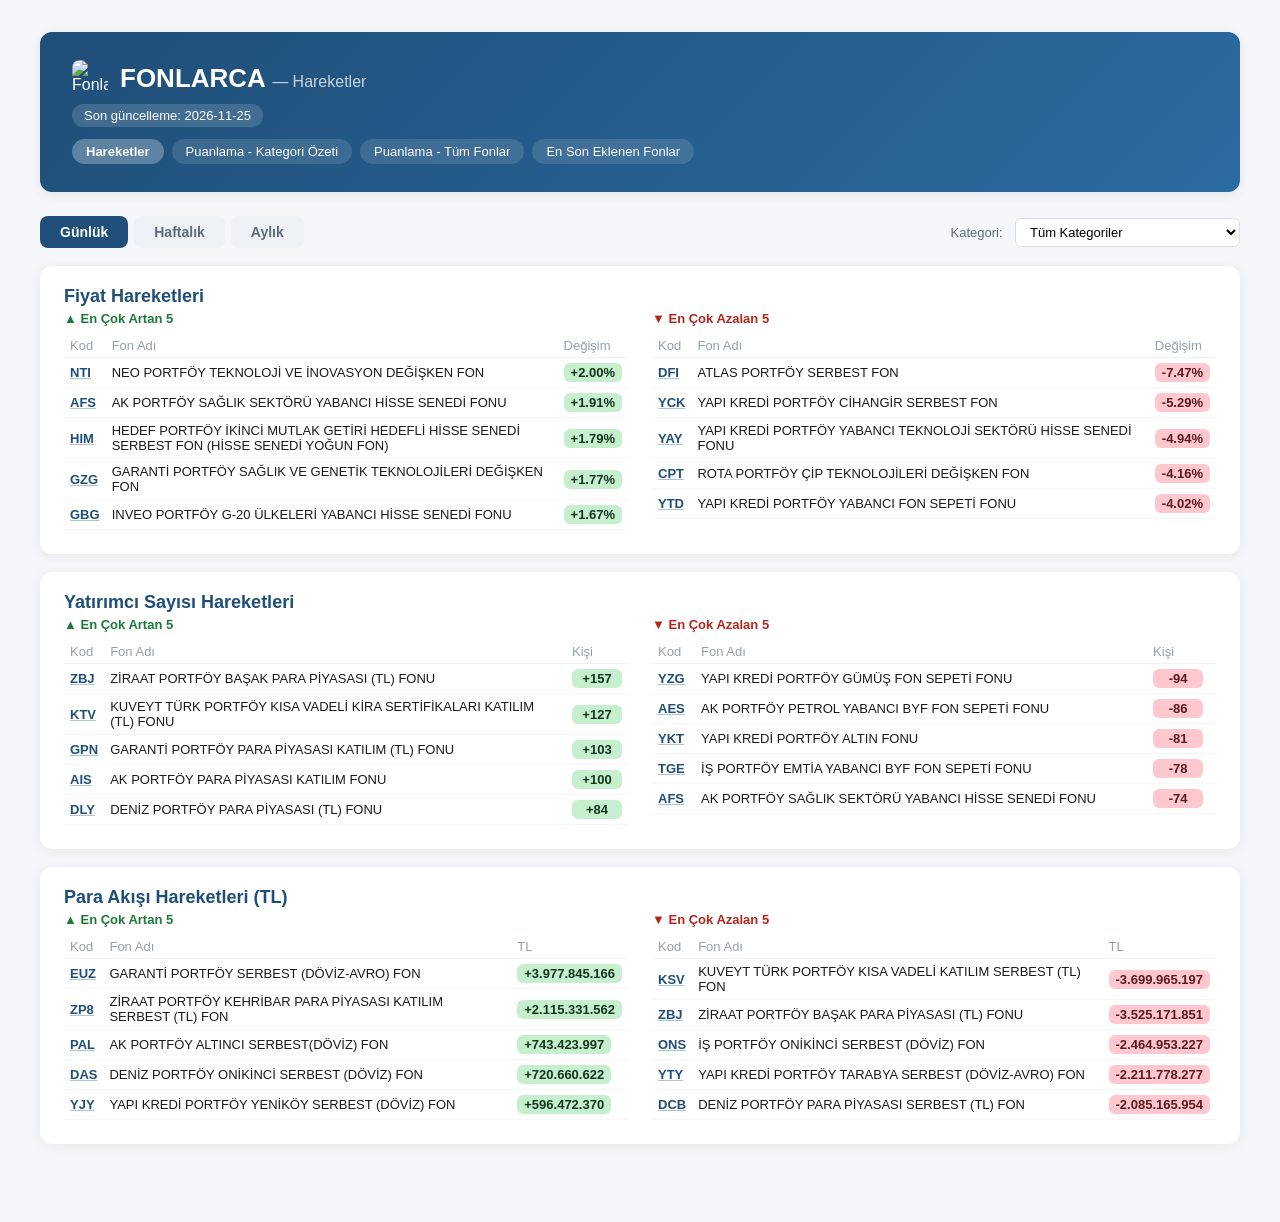
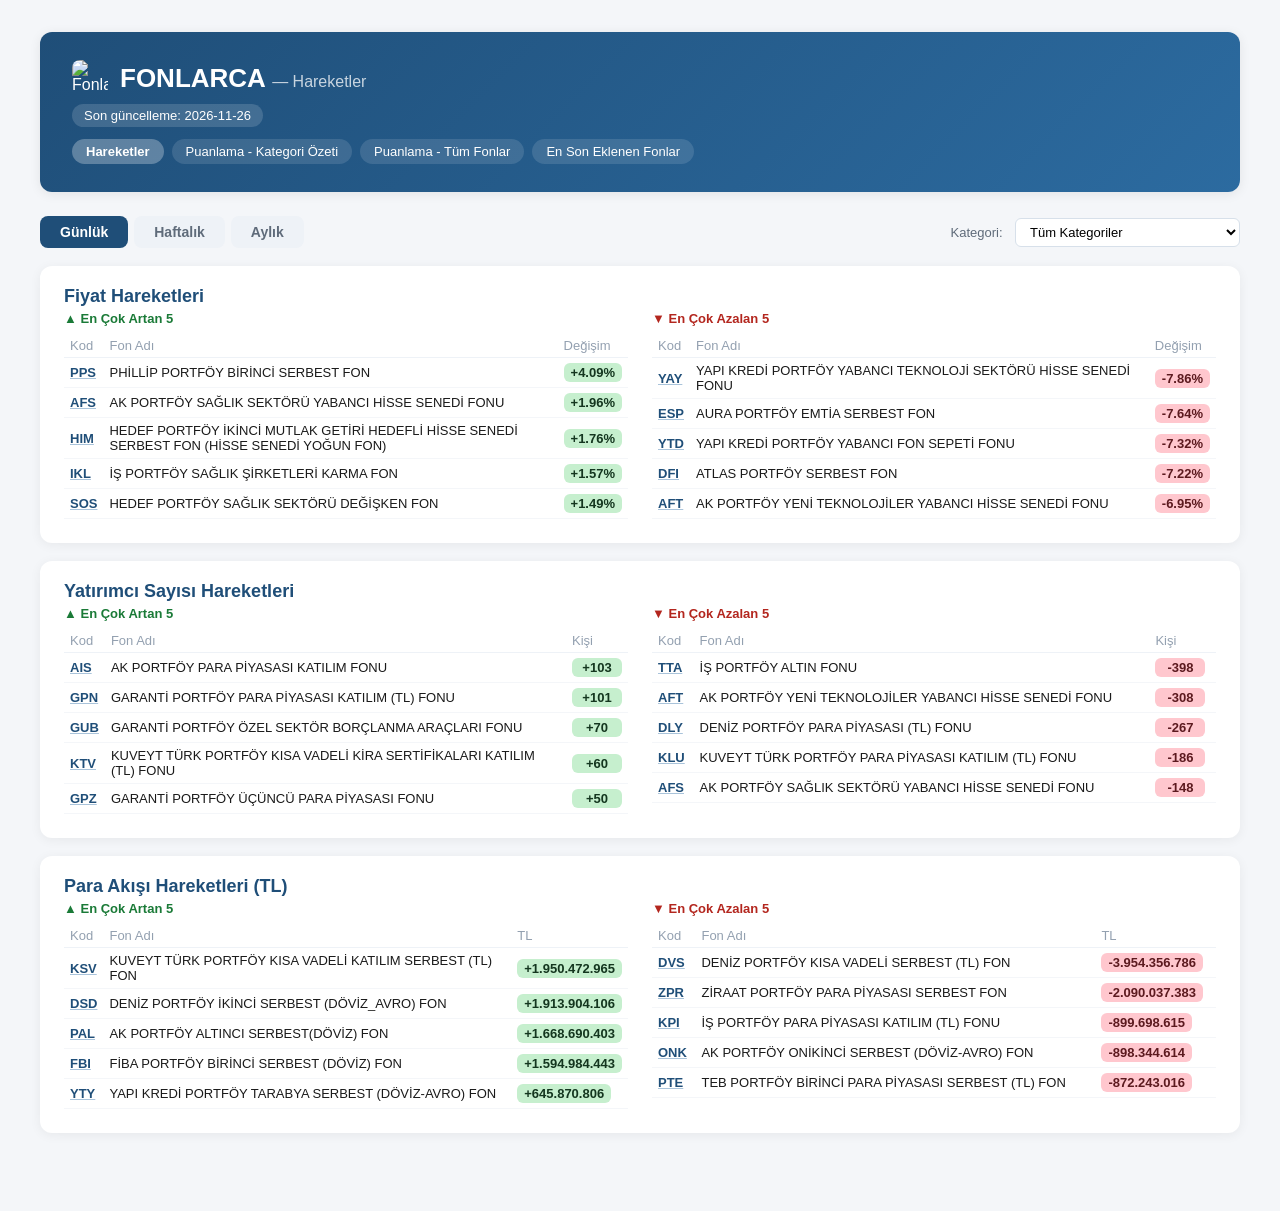
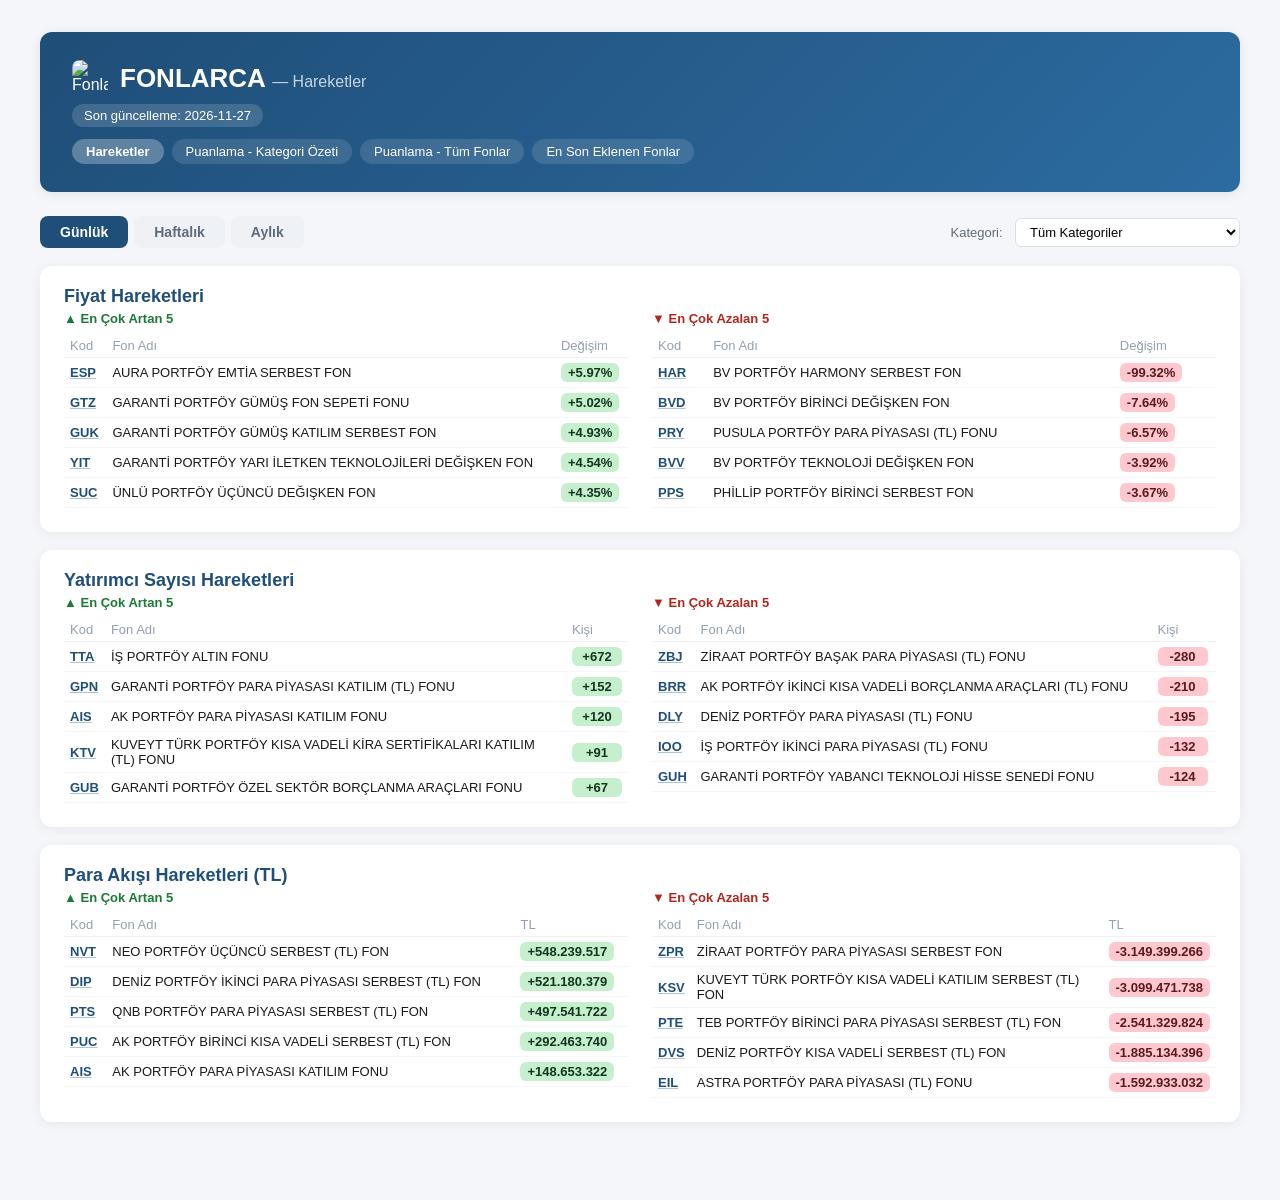
